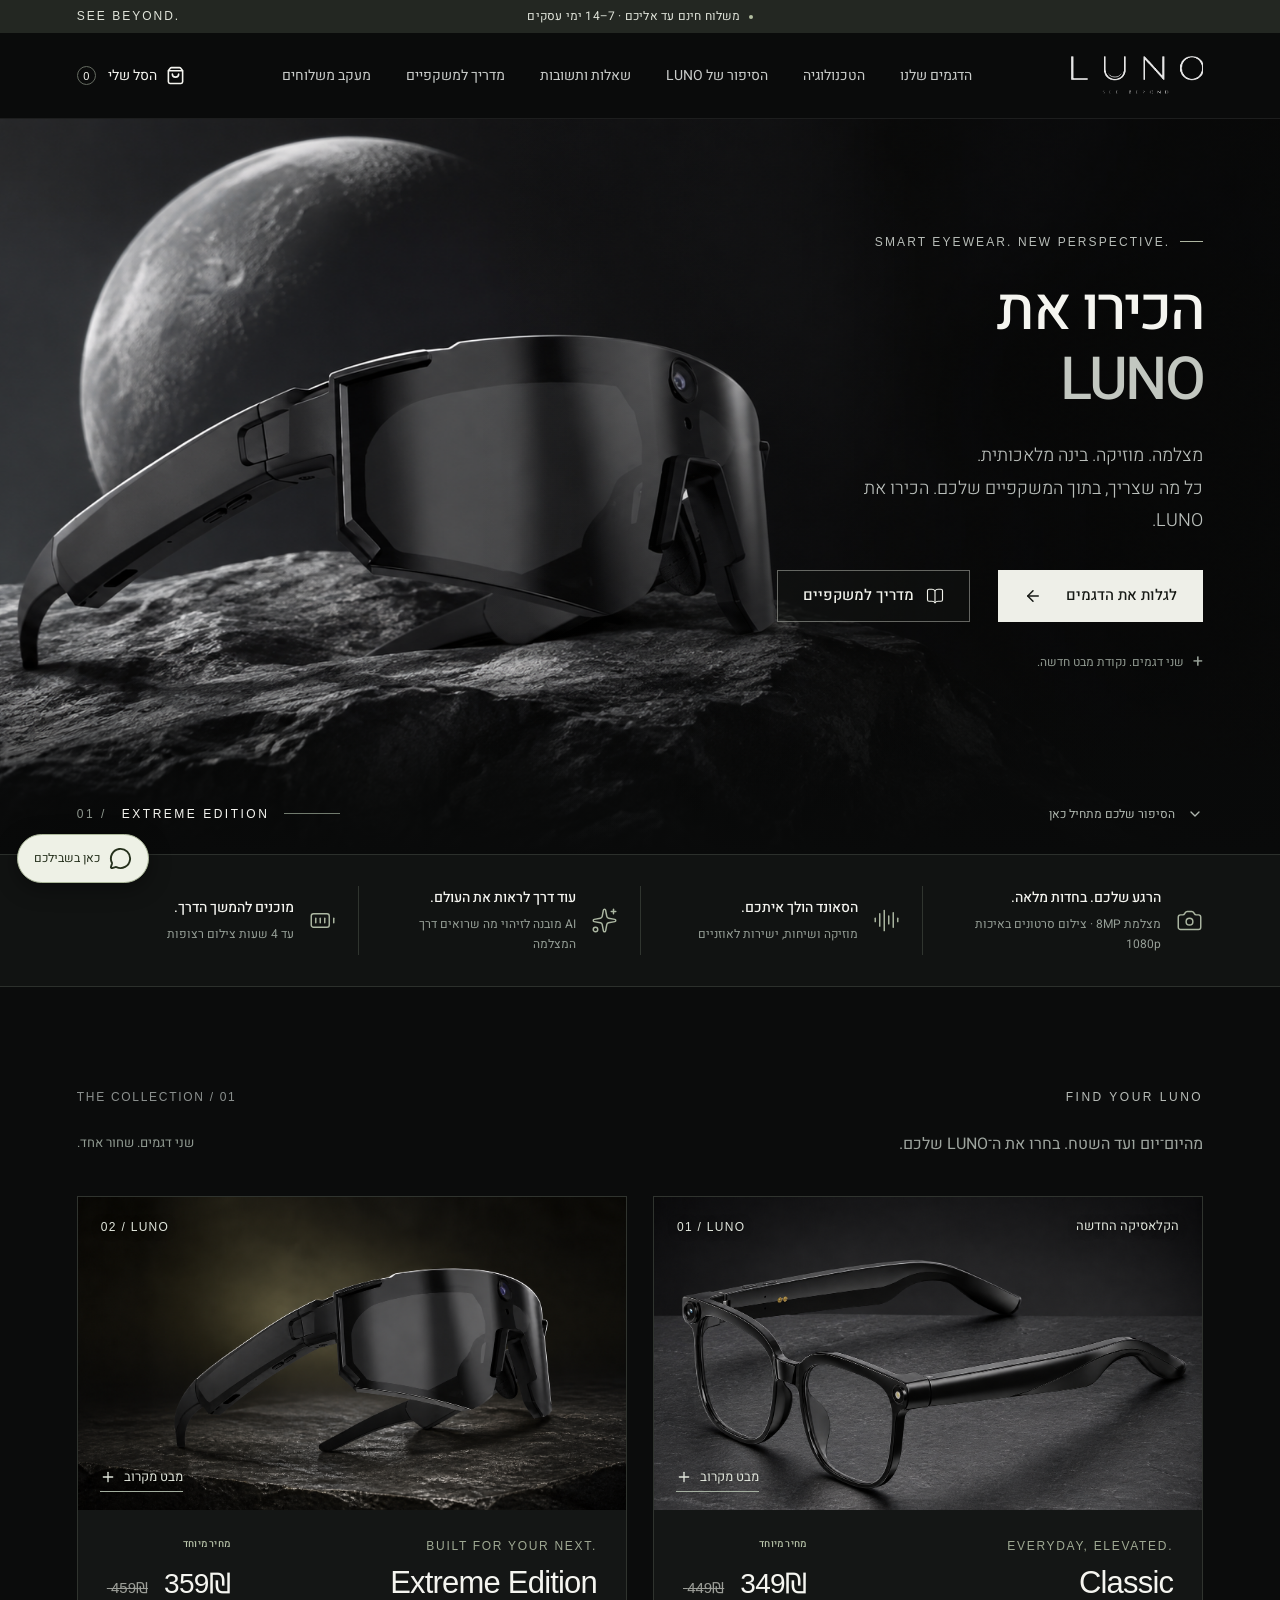
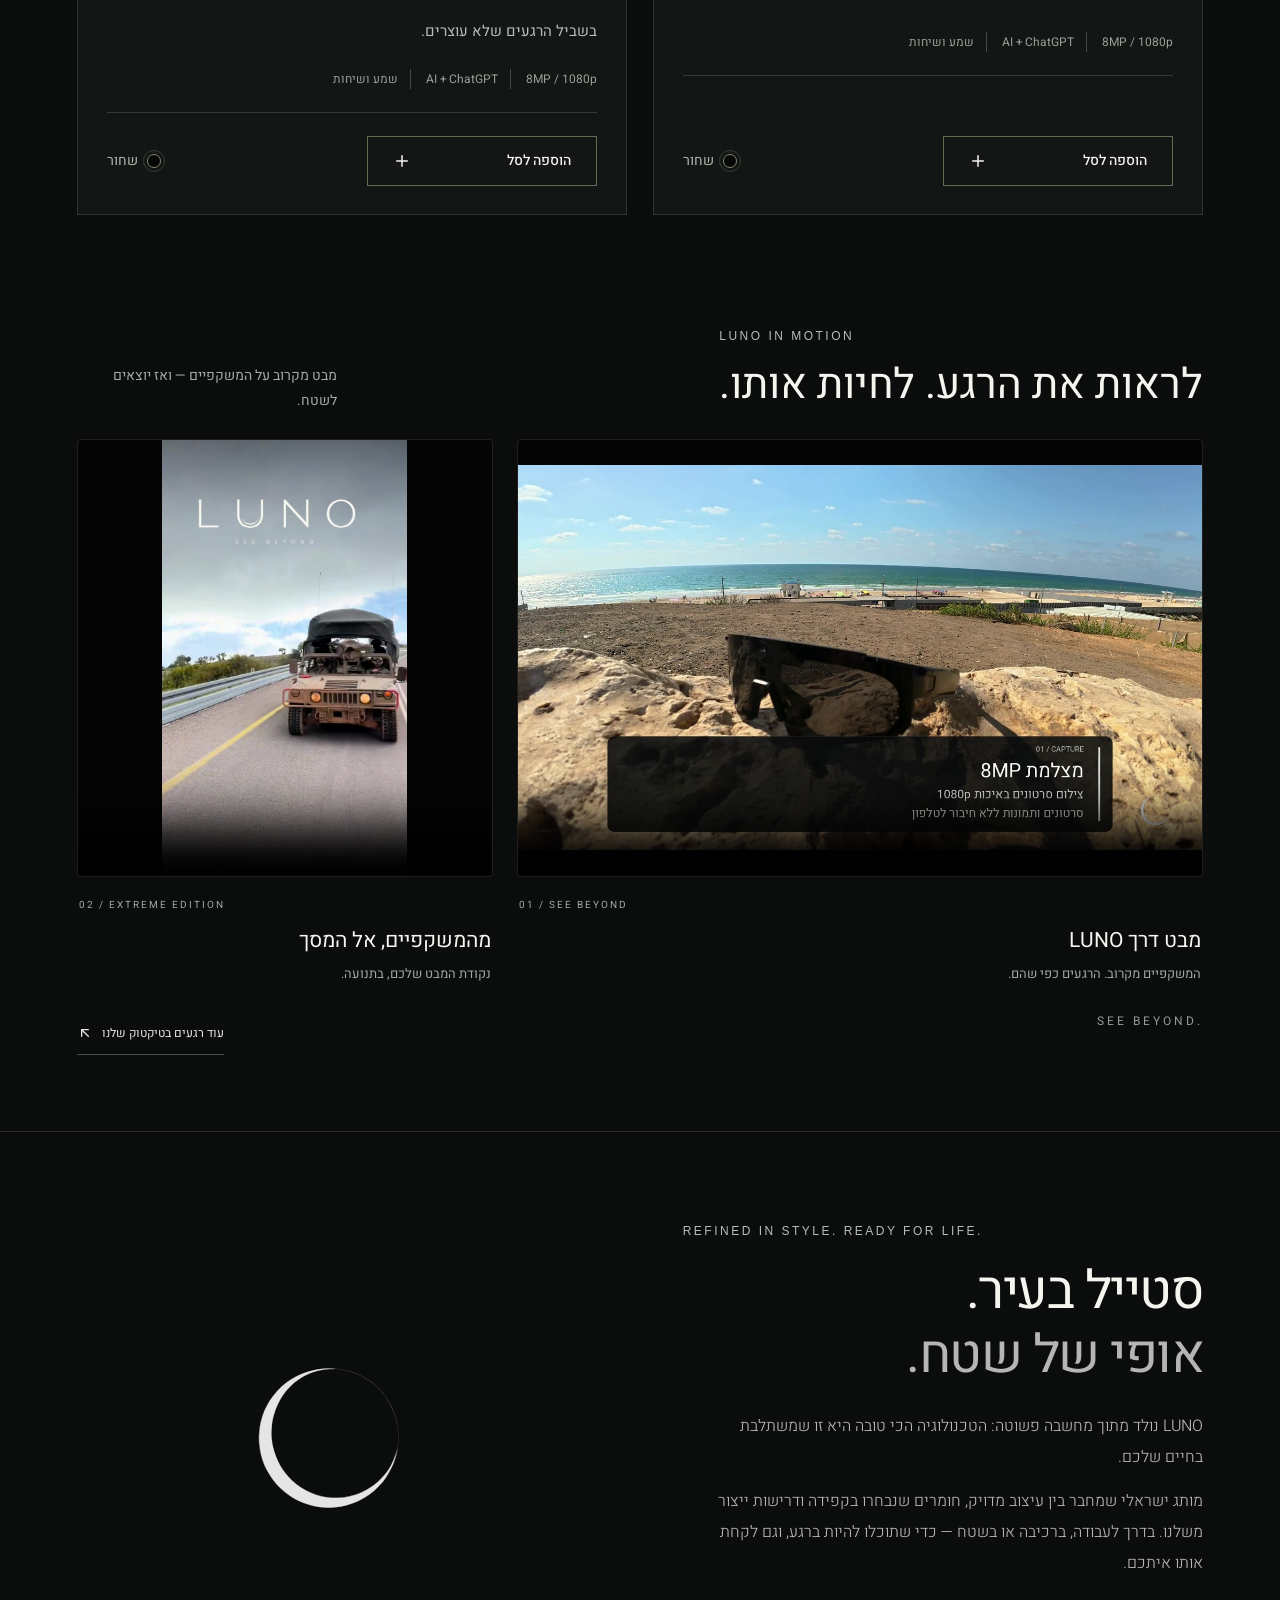
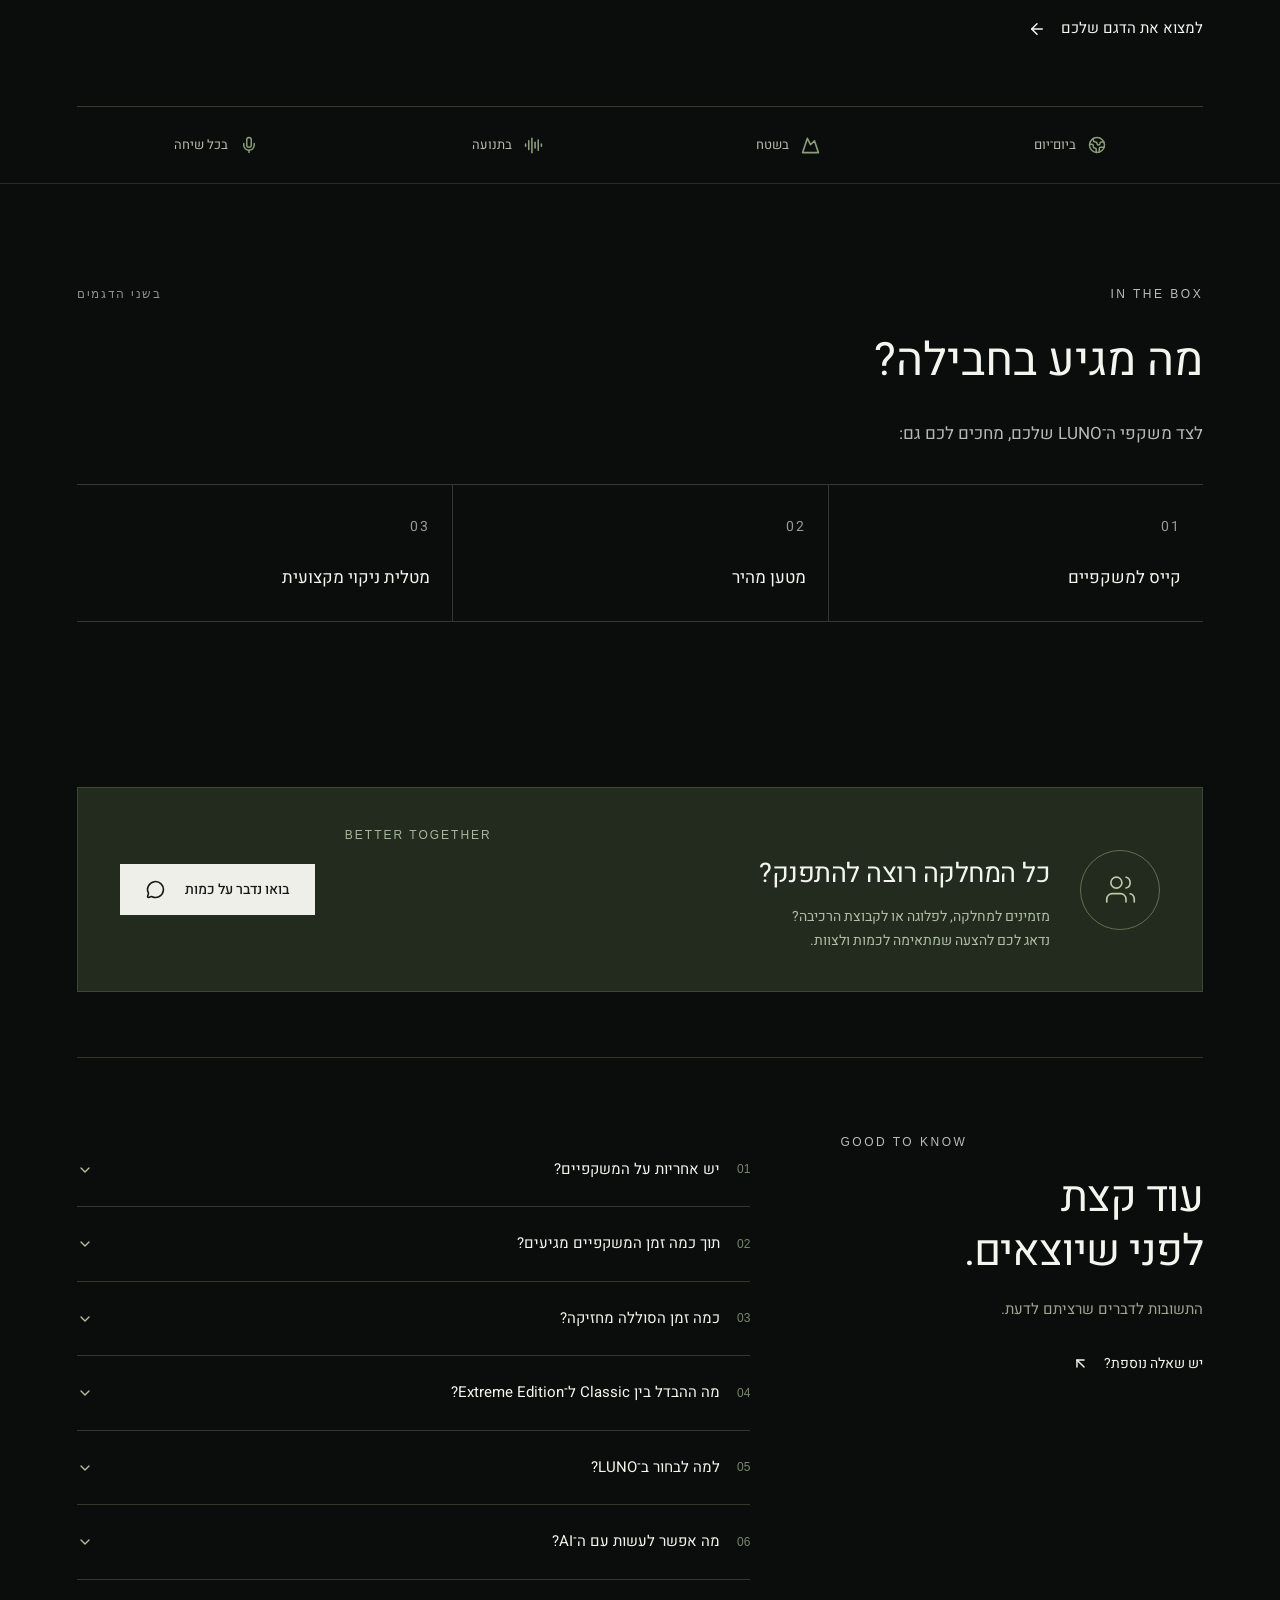
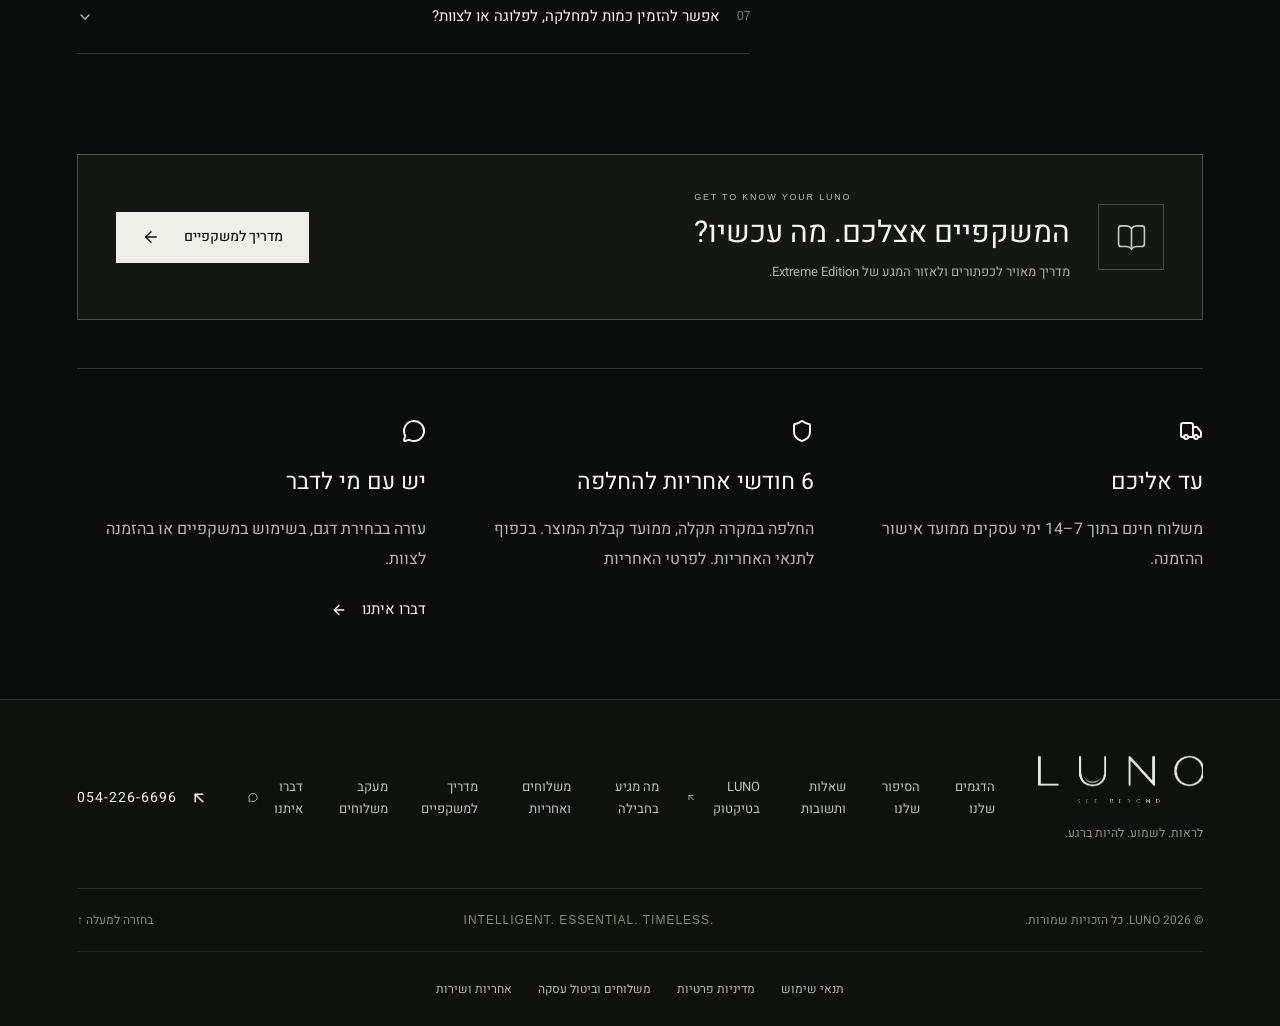
==== index.html @ caffcdd0 "Publish video gallery, TikTok links and sitemap" ====
<!doctype html>
<html lang="he" dir="rtl" class="dark">
  <head>
    <meta charset="UTF-8" />
    <meta
      name="viewport"
      content="width=device-width, initial-scale=1, viewport-fit=cover"
    />
    <meta name="theme-color" content="#0b0c0c" />
    <title>LUNO — משקפיים חכמים</title>
    <meta
      name="description"
      content="הכירו את LUNO. LUNO Classic ב־349 ₪ ו־Extreme Edition ב־359 ₪. משקפיים חכמים עם מצלמה, שמע ו־AI."
    />
    <link rel="icon" href="./favicon.svg" />
    <meta property="og:title" content="LUNO — משקפיים חכמים" />
    <meta property="og:description" content="מצלמה, מוזיקה ושיחות עם AI. הכירו את LUNO Classic ו־Extreme Edition. משלוח חינם עד הבית." />
    <meta property="og:image" content="https://lunoil.com/images/luno-hero.png" />
    <meta property="og:image:alt" content="משקפי LUNO Extreme בעיצוב שחור" />
    <meta property="og:url" content="https://lunoil.com/" />
    <meta property="og:type" content="website" />
    <meta property="og:locale" content="he_IL" />
    <meta name="twitter:card" content="summary_large_image" />
    <meta name="twitter:title" content="LUNO — משקפיים חכמים" />
    <meta name="twitter:description" content="מצלמה, מוזיקה ושיחות עם AI. Classic ו־Extreme Edition. משלוח חינם." />
    <meta name="twitter:image" content="https://lunoil.com/images/luno-hero.png" />
  <!-- TikTok Pixel Code Start -->
<script>
!function (w, d, t) {
  w.TiktokAnalyticsObject=t;var ttq=w[t]=w[t]||[];ttq.methods=["page","track","identify","instances","debug","on","off","once","ready","alias","group","enableCookie","disableCookie","holdConsent","revokeConsent","grantConsent"],ttq.setAndDefer=function(t,e){t[e]=function(){t.push([e].concat(Array.prototype.slice.call(arguments,0)))}};for(var i=0;i<ttq.methods.length;i++)ttq.setAndDefer(ttq,ttq.methods[i]);ttq.instance=function(t){for(var e=ttq._i[t]||[],n=0;n<ttq.methods.length;n++)ttq.setAndDefer(e,ttq.methods[n]);return e},ttq.load=function(e,n){var r="https://analytics.tiktok.com/i18n/pixel/events.js",o=n&&n.partner;ttq._i=ttq._i||{},ttq._i[e]=[],ttq._i[e]._u=r,ttq._t=ttq._t||{},ttq._t[e]=+new Date,ttq._o=ttq._o||{},ttq._o[e]=n||{};n=document.createElement("script");n.type="text/javascript",n.async=!0,n.src=r+"?sdkid="+e+"&lib="+t;e=document.getElementsByTagName("script")[0];e.parentNode.insertBefore(n,e)};
  ttq.load('DAK37NJC77U05QM9QT3G');
  ttq.page();
}(window, document, 'ttq');
</script>
<!-- TikTok Pixel Code End -->
  <script type="module" crossorigin src="./assets/main-DpfZvySt.js"></script>
  <link rel="modulepreload" crossorigin href="./assets/product-CODjTHcF.js">
  <link rel="stylesheet" crossorigin href="./assets/product-pFgKe8Z2.css">
</head>
  <body>
    <div id="root"></div>
  </body>
</html>
---- assets/product-pFgKe8Z2.css ----
@import "https://fonts.googleapis.com/css2?family=Heebo:wght@300;400;500;600;700;800;900&display=swap";@layer properties{@supports (((-webkit-hyphens:none)) and (not (margin-trim:inline))) or ((-moz-orient:inline) and (not (color:rgb(from red r g b)))){:root,:host{--shimmer-angle:20deg}*,:before,:after,::backdrop{--tw-translate-x:0;--tw-translate-y:0;--tw-translate-z:0;--tw-rotate-x:initial;--tw-rotate-y:initial;--tw-rotate-z:initial;--tw-skew-x:initial;--tw-skew-y:initial;--tw-scroll-snap-strictness:proximity;--tw-space-x-reverse:0;--tw-border-style:solid;--tw-leading:initial;--tw-font-weight:initial;--tw-tracking:initial;--tw-ordinal:initial;--tw-slashed-zero:initial;--tw-numeric-figure:initial;--tw-numeric-spacing:initial;--tw-numeric-fraction:initial;--tw-shadow:0 0 #0000;--tw-shadow-color:initial;--tw-shadow-alpha:100%;--tw-inset-shadow:0 0 #0000;--tw-inset-shadow-color:initial;--tw-inset-shadow-alpha:100%;--tw-ring-color:initial;--tw-ring-shadow:0 0 #0000;--tw-inset-ring-color:initial;--tw-inset-ring-shadow:0 0 #0000;--tw-ring-inset:initial;--tw-ring-offset-width:0px;--tw-ring-offset-color:#fff;--tw-ring-offset-shadow:0 0 #0000;--tw-outline-style:solid;--tw-blur:initial;--tw-brightness:initial;--tw-contrast:initial;--tw-grayscale:initial;--tw-hue-rotate:initial;--tw-invert:initial;--tw-opacity:initial;--tw-saturate:initial;--tw-sepia:initial;--tw-drop-shadow:initial;--tw-drop-shadow-color:initial;--tw-drop-shadow-alpha:100%;--tw-drop-shadow-size:initial;--tw-duration:initial;--tw-ease:initial;--tw-content:"";--tw-scale-x:1;--tw-scale-y:1;--tw-scale-z:1;--tw-backdrop-blur:initial;--tw-backdrop-brightness:initial;--tw-backdrop-contrast:initial;--tw-backdrop-grayscale:initial;--tw-backdrop-hue-rotate:initial;--tw-backdrop-invert:initial;--tw-backdrop-opacity:initial;--tw-backdrop-saturate:initial;--tw-backdrop-sepia:initial;--tw-animation-delay:0s;--tw-animation-direction:normal;--tw-animation-duration:initial;--tw-animation-fill-mode:none;--tw-animation-iteration-count:1;--tw-enter-blur:0;--tw-enter-opacity:1;--tw-enter-rotate:0;--tw-enter-scale:1;--tw-enter-translate-x:0;--tw-enter-translate-y:0;--tw-exit-blur:0;--tw-exit-opacity:1;--tw-exit-rotate:0;--tw-exit-scale:1;--tw-exit-translate-x:0;--tw-exit-translate-y:0;--scroll-fade-t:0px;--scroll-fade-b:0px;--scroll-fade-s:0px;--scroll-fade-e:0px;--scroll-fade-mask:initial;--shimmer-image:initial;--shimmer-text-fill:initial}}}@layer theme{:root,:host{--font-sans:"Heebo", Arial, sans-serif;--font-mono:ui-monospace, SFMono-Regular, Menlo, Monaco, Consolas, "Liberation Mono", "Courier New", monospace;--color-black:#000;--color-white:#fff;--spacing:.25rem;--container-xs:20rem;--container-sm:24rem;--text-xs:.75rem;--text-xs--line-height:calc(1 / .75);--text-sm:.875rem;--text-sm--line-height:calc(1.25 / .875);--text-base:1rem;--text-base--line-height:calc(1.5 / 1);--font-weight-normal:400;--font-weight-medium:500;--tracking-tight:-.025em;--tracking-widest:.1em;--leading-tight:1.25;--leading-snug:1.375;--leading-normal:1.5;--leading-relaxed:1.625;--radius-md:3px;--radius-2xl:1rem;--radius-4xl:2rem;--ease-in-out:cubic-bezier(.4, 0, .2, 1);--animate-spin:spin 1s linear infinite;--animate-pulse:pulse 2s cubic-bezier(.4, 0, .6, 1) infinite;--blur-xs:4px;--aspect-video:16 / 9;--default-transition-duration:.15s;--default-transition-timing-function:cubic-bezier(.4, 0, .2, 1);--default-font-family:"Heebo", Arial, sans-serif;--default-mono-font-family:var(--font-mono);--color-popover:var(--popover);--color-border:var(--border)}}@layer base{*,:after,:before,::backdrop{box-sizing:border-box;border:0 solid;margin:0;padding:0}::file-selector-button{box-sizing:border-box;border:0 solid;margin:0;padding:0}html,:host{-webkit-text-size-adjust:100%;tab-size:4;line-height:1.5;font-family:var(--default-font-family,ui-sans-serif, system-ui, sans-serif, "Apple Color Emoji", "Segoe UI Emoji", "Segoe UI Symbol", "Noto Color Emoji");font-feature-settings:var(--default-font-feature-settings,normal);font-variation-settings:var(--default-font-variation-settings,normal);-webkit-tap-highlight-color:transparent}hr{height:0;color:inherit;border-top-width:1px}abbr:where([title]){-webkit-text-decoration:underline dotted;text-decoration:underline dotted}h1,h2,h3,h4,h5,h6{font-size:inherit;font-weight:inherit}a{color:inherit;-webkit-text-decoration:inherit;-webkit-text-decoration:inherit;-webkit-text-decoration:inherit;-webkit-text-decoration:inherit;text-decoration:inherit}b,strong{font-weight:bolder}code,kbd,samp,pre{font-family:var(--default-mono-font-family,ui-monospace, SFMono-Regular, Menlo, Monaco, Consolas, "Liberation Mono", "Courier New", monospace);font-feature-settings:var(--default-mono-font-feature-settings,normal);font-variation-settings:var(--default-mono-font-variation-settings,normal);font-size:1em}small{font-size:80%}sub,sup{vertical-align:baseline;font-size:75%;line-height:0;position:relative}sub{bottom:-.25em}sup{top:-.5em}table{text-indent:0;border-color:inherit;border-collapse:collapse}:-moz-focusring{outline:auto}progress{vertical-align:baseline}summary{display:list-item}ol,ul,menu{list-style:none}img,svg,video,canvas,audio,iframe,embed,object{vertical-align:middle;display:block}img,video{max-width:100%;height:auto}button,input,select,optgroup,textarea{font:inherit;font-feature-settings:inherit;font-variation-settings:inherit;letter-spacing:inherit;color:inherit;opacity:1;background-color:#0000;border-radius:0}::file-selector-button{font:inherit;font-feature-settings:inherit;font-variation-settings:inherit;letter-spacing:inherit;color:inherit;opacity:1;background-color:#0000;border-radius:0}:where(select:is([multiple],[size])) optgroup{font-weight:bolder}:where(select:is([multiple],[size])) optgroup option{padding-inline-start:20px}::file-selector-button{margin-inline-end:4px}::placeholder{opacity:1}@supports (not ((-webkit-appearance:-apple-pay-button))) or (contain-intrinsic-size:1px){::placeholder{color:currentColor}@supports (color:color-mix(in lab, red, red)){::placeholder{color:color-mix(in oklab, currentcolor 50%, transparent)}}}textarea{resize:vertical}::-webkit-search-decoration{-webkit-appearance:none}::-webkit-date-and-time-value{min-height:1lh;text-align:inherit}::-webkit-datetime-edit{display:inline-flex}::-webkit-datetime-edit-fields-wrapper{padding:0}::-webkit-datetime-edit{padding-block:0}::-webkit-datetime-edit-year-field{padding-block:0}::-webkit-datetime-edit-month-field{padding-block:0}::-webkit-datetime-edit-day-field{padding-block:0}::-webkit-datetime-edit-hour-field{padding-block:0}::-webkit-datetime-edit-minute-field{padding-block:0}::-webkit-datetime-edit-second-field{padding-block:0}::-webkit-datetime-edit-millisecond-field{padding-block:0}::-webkit-datetime-edit-meridiem-field{padding-block:0}::-webkit-calendar-picker-indicator{line-height:1}:-moz-ui-invalid{box-shadow:none}button,input:where([type=button],[type=reset],[type=submit]){appearance:button}::file-selector-button{appearance:button}::-webkit-inner-spin-button{height:auto}::-webkit-outer-spin-button{height:auto}[hidden]:where(:not([hidden=until-found])){display:none!important}}@layer components;@layer utilities{.\@container\/card-header{container:card-header/inline-size}.\@container\/field-group{container:field-group/inline-size}.pointer-events-auto{pointer-events:auto}.pointer-events-none{pointer-events:none}.invisible{visibility:hidden}.sr-only{clip-path:inset(50%);white-space:nowrap;border-width:0;width:1px;height:1px;margin:-1px;padding:0;position:absolute;overflow:hidden}.absolute{position:absolute}.fixed{position:fixed}.relative{position:relative}.static{position:static}.inset-0{inset:calc(var(--spacing) * 0)}.inset-x-0{inset-inline:calc(var(--spacing) * 0)}.inset-x-4{inset-inline:calc(var(--spacing) * 4)}.inset-y-0{inset-block:calc(var(--spacing) * 0)}.inset-s-1\/2{inset-inline-start:50%}.start{inset-inline-start:var(--spacing)}.end{inset-inline-end:var(--spacing)}.-top-12{top:calc(var(--spacing) * -12)}.top-0{top:calc(var(--spacing) * 0)}.top-1\.5{top:calc(var(--spacing) * 1.5)}.top-1\/2{top:50%}.top-1\/3{top:33.3333%}.top-2{top:calc(var(--spacing) * 2)}.top-3{top:calc(var(--spacing) * 3)}.top-3\.5{top:calc(var(--spacing) * 3.5)}.top-\[60\%\]{top:60%}.top-full{top:100%}.top-px{top:1px}.-right-12{right:calc(var(--spacing) * -12)}.right-0{right:calc(var(--spacing) * 0)}.right-1{right:calc(var(--spacing) * 1)}.right-2{right:calc(var(--spacing) * 2)}.right-2\.5{right:calc(var(--spacing) * 2.5)}.right-3{right:calc(var(--spacing) * 3)}.-bottom-12{bottom:calc(var(--spacing) * -12)}.bottom-0{bottom:calc(var(--spacing) * 0)}.bottom-4{bottom:calc(var(--spacing) * 4)}.-left-12{left:calc(var(--spacing) * -12)}.left-1\.5{left:calc(var(--spacing) * 1.5)}.left-1\/2{left:50%}.left-3{left:calc(var(--spacing) * 3)}.isolate{isolation:isolate}.z-0{z-index:0}.z-1{z-index:1}.z-10{z-index:10}.z-20{z-index:20}.z-50{z-index:50}.z-\[calc\(1000-var\(--toast-index\)\)\]{z-index:calc(1000 - var(--toast-index))}.order-first{order:-9999}.order-last{order:9999}.col-start-2{grid-column-start:2}.row-span-2{grid-row:span 2/span 2}.row-start-1{grid-row-start:1}.container{width:100%}@media (width>=40rem){.container{max-width:40rem}}@media (width>=48rem){.container{max-width:48rem}}@media (width>=64rem){.container{max-width:64rem}}@media (width>=80rem){.container{max-width:80rem}}@media (width>=96rem){.container{max-width:96rem}}.m-\(--drawer-inset\,0px\){margin:var(--drawer-inset,0px)}.-mx-1{margin-inline:calc(var(--spacing) * -1)}.-mx-4{margin-inline:calc(var(--spacing) * -4)}.mx-2{margin-inline:calc(var(--spacing) * 2)}.mx-3\.5{margin-inline:calc(var(--spacing) * 3.5)}.mx-auto{margin-inline:auto}.-my-2{margin-block:calc(var(--spacing) * -2)}.my-0\.5{margin-block:calc(var(--spacing) * .5)}.my-1{margin-block:calc(var(--spacing) * 1)}.my-2{margin-block:calc(var(--spacing) * 2)}.my-auto{margin-block:auto}.-mt-4{margin-top:calc(var(--spacing) * -4)}.mt-0\.5{margin-top:calc(var(--spacing) * .5)}.mt-2{margin-top:calc(var(--spacing) * 2)}.mt-4{margin-top:calc(var(--spacing) * 4)}.mt-auto{margin-top:auto}.-mb-4{margin-bottom:calc(var(--spacing) * -4)}.mb-1\.5{margin-bottom:calc(var(--spacing) * 1.5)}.mb-2{margin-bottom:calc(var(--spacing) * 2)}.-ml-1{margin-left:calc(var(--spacing) * -1)}.-ml-4{margin-left:calc(var(--spacing) * -4)}.ml-1{margin-left:calc(var(--spacing) * 1)}.ml-4{margin-left:calc(var(--spacing) * 4)}.ml-auto{margin-left:auto}.line-clamp-1{-webkit-line-clamp:1;-webkit-box-orient:vertical;display:-webkit-box;overflow:hidden}.line-clamp-2{-webkit-line-clamp:2;-webkit-box-orient:vertical;display:-webkit-box;overflow:hidden}.no-scrollbar{-ms-overflow-style:none;scrollbar-width:none}.no-scrollbar::-webkit-scrollbar{display:none}.block{display:block}.contents{display:contents}.flex{display:flex}.grid{display:grid}.hidden{display:none}.inline-flex{display:inline-flex}.table{display:table}.table-caption{display:table-caption}.table-cell{display:table-cell}.table-row{display:table-row}.field-sizing-content{field-sizing:content}.aspect-\(--ratio\){aspect-ratio:var(--ratio)}.aspect-square{aspect-ratio:1}.aspect-video{aspect-ratio:var(--aspect-video)}.size-\(--cell-size\){width:var(--cell-size);height:var(--cell-size)}.size-2{width:calc(var(--spacing) * 2);height:calc(var(--spacing) * 2)}.size-2\.5{width:calc(var(--spacing) * 2.5);height:calc(var(--spacing) * 2.5)}.size-3{width:calc(var(--spacing) * 3);height:calc(var(--spacing) * 3)}.size-4{width:calc(var(--spacing) * 4);height:calc(var(--spacing) * 4)}.size-5{width:calc(var(--spacing) * 5);height:calc(var(--spacing) * 5)}.size-6{width:calc(var(--spacing) * 6);height:calc(var(--spacing) * 6)}.size-7{width:calc(var(--spacing) * 7);height:calc(var(--spacing) * 7)}.size-8{width:calc(var(--spacing) * 8);height:calc(var(--spacing) * 8)}.size-9{width:calc(var(--spacing) * 9);height:calc(var(--spacing) * 9)}.size-10{width:calc(var(--spacing) * 10);height:calc(var(--spacing) * 10)}.size-auto{width:auto;height:auto}.size-full{width:100%;height:100%}.h-\(--accordion-panel-height\){height:var(--accordion-panel-height)}.h-\(--cell-size\){height:var(--cell-size)}.h-\(--drawer-content-height\){height:var(--drawer-content-height)}.h-\(--height\){height:var(--height)}.h-\(--popup-height\){height:var(--popup-height)}.h-\(--positioner-height\){height:var(--positioner-height)}.h-1{height:calc(var(--spacing) * 1)}.h-1\.5{height:calc(var(--spacing) * 1.5)}.h-2{height:calc(var(--spacing) * 2)}.h-2\.5{height:calc(var(--spacing) * 2.5)}.h-4{height:calc(var(--spacing) * 4)}.h-5{height:calc(var(--spacing) * 5)}.h-6{height:calc(var(--spacing) * 6)}.h-7{height:calc(var(--spacing) * 7)}.h-8{height:calc(var(--spacing) * 8)}.h-8\!{height:calc(var(--spacing) * 8)!important}.h-9{height:calc(var(--spacing) * 9)}.h-10{height:calc(var(--spacing) * 10)}.h-12{height:calc(var(--spacing) * 12)}.h-\[calc\(--spacing\(5\.25\)\)\]{height:calc(calc(var(--spacing) * 5.25))}.h-\[calc\(100\%-1px\)\]{height:calc(100% - 1px)}.h-auto{height:auto}.h-full{height:100%}.h-max{height:max-content}.h-px{height:1px}.h-svh{height:100svh}.max-h-\(--available-height\){max-height:var(--available-height)}.max-h-\(--drawer-content-max-height\,none\){max-height:var(--drawer-content-max-height,none)}.max-h-72{max-height:calc(var(--spacing) * 72)}.max-h-\[min\(calc\(--spacing\(72\)---spacing\(9\)\)\,calc\(var\(--available-height\)---spacing\(9\)\)\)\]{max-height:min(calc(calc(var(--spacing) * 72) - calc(var(--spacing) * 9)), calc(var(--available-height) - calc(var(--spacing) * 9)))}.min-h-0{min-height:calc(var(--spacing) * 0)}.min-h-4{min-height:calc(var(--spacing) * 4)}.min-h-8{min-height:calc(var(--spacing) * 8)}.min-h-16{min-height:calc(var(--spacing) * 16)}.min-h-dvh{min-height:100dvh}.min-h-full{min-height:100%}.min-h-svh{min-height:100svh}.w-\(--anchor-width\){width:var(--anchor-width)}.w-\(--cell-size\){width:var(--cell-size)}.w-\(--drawer-content-width\,auto\){width:var(--drawer-content-width,auto)}.w-\(--popup-width\){width:var(--popup-width)}.w-\(--positioner-width\){width:var(--positioner-width)}.w-\(--sidebar-width\){width:var(--sidebar-width)}.w-0{width:calc(var(--spacing) * 0)}.w-1{width:calc(var(--spacing) * 1)}.w-2{width:calc(var(--spacing) * 2)}.w-2\.5{width:calc(var(--spacing) * 2.5)}.w-4{width:calc(var(--spacing) * 4)}.w-5{width:calc(var(--spacing) * 5)}.w-10{width:calc(var(--spacing) * 10)}.w-24{width:calc(var(--spacing) * 24)}.w-64{width:calc(var(--spacing) * 64)}.w-72{width:calc(var(--spacing) * 72)}.w-auto{width:auto}.w-fit{width:fit-content}.w-full{width:100%}.w-max{width:max-content}.w-px{width:1px}.max-w-\(--available-width\){max-width:var(--available-width)}.max-w-\(--skeleton-width\){max-width:var(--skeleton-width)}.max-w-\[80\%\]{max-width:80%}.max-w-\[calc\(100\%-2rem\)\]{max-width:calc(100% - 2rem)}.max-w-full{max-width:100%}.max-w-max{max-width:max-content}.max-w-sm{max-width:var(--container-sm)}.max-w-xs{max-width:var(--container-xs)}.min-w-\(--cell-size\){min-width:var(--cell-size)}.min-w-0{min-width:calc(var(--spacing) * 0)}.min-w-5{min-width:calc(var(--spacing) * 5)}.min-w-7{min-width:calc(var(--spacing) * 7)}.min-w-8{min-width:calc(var(--spacing) * 8)}.min-w-9{min-width:calc(var(--spacing) * 9)}.min-w-16{min-width:calc(var(--spacing) * 16)}.min-w-32{min-width:calc(var(--spacing) * 32)}.min-w-36{min-width:calc(var(--spacing) * 36)}.min-w-40{min-width:calc(var(--spacing) * 40)}.min-w-\[96px\]{min-width:96px}.min-w-\[calc\(var\(--anchor-width\)\+--spacing\(7\)\)\]{min-width:calc(var(--anchor-width) + calc(var(--spacing) * 7))}.flex-1{flex:1}.shrink-0{flex-shrink:0}.grow{flex-grow:1}.grow-0{flex-grow:0}.basis-full{flex-basis:100%}.caption-bottom{caption-side:bottom}.border-collapse{border-collapse:collapse}.origin-\(--transform-origin\){transform-origin:var(--transform-origin)}.origin-bottom{transform-origin:bottom}.-translate-x-1\/2{--tw-translate-x:calc(calc(1 / 2 * 100%) * -1);translate:var(--tw-translate-x) var(--tw-translate-y)}.-translate-x-px{--tw-translate-x:-1px;translate:var(--tw-translate-x) var(--tw-translate-y)}.translate-x-px{--tw-translate-x:1px;translate:var(--tw-translate-x) var(--tw-translate-y)}.-translate-y-1\/2{--tw-translate-y:calc(calc(1 / 2 * 100%) * -1);translate:var(--tw-translate-x) var(--tw-translate-y)}.-translate-y-3\/4{--tw-translate-y:calc(calc(3 / 4 * 100%) * -1);translate:var(--tw-translate-x) var(--tw-translate-y)}.translate-y-0{--tw-translate-y:calc(var(--spacing) * 0);translate:var(--tw-translate-x) var(--tw-translate-y)}.translate-y-3\/4{--tw-translate-y:calc(3 / 4 * 100%);translate:var(--tw-translate-x) var(--tw-translate-y)}.translate-y-\[calc\(-50\%-2px\)\]{--tw-translate-y:calc(-50% - 2px);translate:var(--tw-translate-x) var(--tw-translate-y)}.rotate-45{rotate:45deg}.rotate-90{rotate:90deg}.\[transform\:translateX\(var\(--toast-swipe-movement-x\)\)_translateY\(calc\(var\(--toast-swipe-movement-y\)-\(var\(--toast-index\)\*var\(--peek\)\)-\(var\(--shrink\)\*var\(--height\)\)\)\)_scale\(var\(--scale\)\)\]{transform:translateX(var(--toast-swipe-movement-x)) translateY(calc(var(--toast-swipe-movement-y) - (var(--toast-index) * var(--peek)) - (var(--shrink) * var(--height)))) scale(var(--scale))}.transform-\[translate3d\(var\(--translate-x\,0px\)\,var\(--translate-y\,0px\)\,0\)_scale\(var\(--stack-scale\)\)\]{transform:translate3d(var(--translate-x,0px),var(--translate-y,0px),0) scale(var(--stack-scale))}.scroll-fade-x{--_scroll-fade-size-s:var(--scroll-fade-s-size,var(--scroll-fade-size,min(12%, calc(var(--spacing) * 10))));--_scroll-fade-size-e:var(--scroll-fade-e-size,var(--scroll-fade-size,min(12%, calc(var(--spacing) * 10))));--scroll-fade-inline:linear-gradient(to right, transparent 0, #000 var(--scroll-fade-s,0px), #000 calc(100% - var(--scroll-fade-e,0px)), transparent 100%)}.scroll-fade-x:where([dir=rtl],[dir=rtl] *){--scroll-fade-inline:linear-gradient(to left, transparent 0, #000 var(--scroll-fade-s,0px), #000 calc(100% - var(--scroll-fade-e,0px)), transparent 100%)}.scroll-fade-x{-webkit-mask-image:var(--scroll-fade-mask,var(--scroll-fade-inline));-webkit-mask-image:var(--scroll-fade-mask,var(--scroll-fade-inline));-webkit-mask-image:var(--scroll-fade-mask,var(--scroll-fade-inline));-webkit-mask-image:var(--scroll-fade-mask,var(--scroll-fade-inline));mask-image:var(--scroll-fade-mask,var(--scroll-fade-inline));-webkit-mask-composite:source-in;-webkit-mask-composite:source-in;-webkit-mask-composite:source-in;-webkit-mask-repeat:no-repeat;mask-repeat:no-repeat;-webkit-mask-composite:source-in;mask-composite:intersect}@supports (animation-timeline:scroll()){.scroll-fade-x{animation:1ms ease-in-out scroll-fade-reveal-s,1ms ease-in-out scroll-fade-reveal-e;animation-timeline:scroll(self inline),scroll(self inline);animation-range:0 var(--scroll-fade-reveal,calc(var(--spacing) * 24)), calc(100% - var(--scroll-fade-reveal,calc(var(--spacing) * 24))) 100%;animation-fill-mode:both}}@supports not (animation-timeline:scroll()){.scroll-fade-x{--scroll-fade-s:var(--_scroll-fade-size-s);--scroll-fade-e:var(--_scroll-fade-size-e)}}.scroll-fade-b{--_scroll-fade-size-b:var(--scroll-fade-b-size,var(--scroll-fade-size,min(12%, calc(var(--spacing) * 10))));--scroll-fade-mask:linear-gradient(to bottom, #000 0, #000 calc(100% - var(--scroll-fade-b,0px)), transparent 100%);-webkit-mask-image:var(--scroll-fade-mask);-webkit-mask-image:var(--scroll-fade-mask);-webkit-mask-image:var(--scroll-fade-mask);-webkit-mask-image:var(--scroll-fade-mask);mask-image:var(--scroll-fade-mask);-webkit-mask-composite:source-in;-webkit-mask-composite:source-in;-webkit-mask-composite:source-in;-webkit-mask-repeat:no-repeat;mask-repeat:no-repeat;-webkit-mask-composite:source-in;mask-composite:intersect}@supports (animation-timeline:scroll()){.scroll-fade-b{animation:1ms ease-in-out scroll-fade-reveal-b;animation-timeline:scroll(self y);animation-range:calc(100% - var(--scroll-fade-reveal,calc(var(--spacing) * 24))) 100%;animation-fill-mode:both}}@supports not (animation-timeline:scroll()){.scroll-fade-b{--scroll-fade-b:var(--_scroll-fade-size-b)}}.animate-caret-blink{animation:1.25s ease-out infinite caret-blink}.animate-pulse{animation:var(--animate-pulse)}.animate-spin{animation:var(--animate-spin)}.cursor-default{cursor:default}.cursor-grab{cursor:grab}.cursor-text{cursor:text}.touch-manipulation{touch-action:manipulation}.touch-none{touch-action:none}.resize-none{resize:none}.snap-x{scroll-snap-type:x var(--tw-scroll-snap-strictness)}.snap-mandatory{--tw-scroll-snap-strictness:mandatory}.scroll-my-1{scroll-margin-block:calc(var(--spacing) * 1)}.scroll-px-1{scroll-padding-inline:calc(var(--spacing) * 1)}.scroll-py-1{scroll-padding-block:calc(var(--spacing) * 1)}.list-disc{list-style-type:disc}.list-none{list-style-type:none}.appearance-none{appearance:none}.auto-rows-min{grid-auto-rows:min-content}.grid-rows-\[auto_1fr\]{grid-template-rows:auto 1fr}.flex-col{flex-direction:column}.flex-col-reverse{flex-direction:column-reverse}.flex-row{flex-direction:row}.flex-wrap{flex-wrap:wrap}.place-content-center{place-content:center}.place-items-center{place-items:center}.items-center{align-items:center}.items-end{align-items:flex-end}.items-start{align-items:flex-start}.items-stretch{align-items:stretch}.justify-between{justify-content:space-between}.justify-center{justify-content:center}.justify-start{justify-content:flex-start}.gap-\(--card-spacing\){gap:var(--card-spacing)}.gap-0{gap:calc(var(--spacing) * 0)}.gap-0\.5{gap:calc(var(--spacing) * .5)}.gap-1{gap:calc(var(--spacing) * 1)}.gap-1\.5{gap:calc(var(--spacing) * 1.5)}.gap-2{gap:calc(var(--spacing) * 2)}.gap-2\.5{gap:calc(var(--spacing) * 2.5)}.gap-3{gap:calc(var(--spacing) * 3)}.gap-4{gap:calc(var(--spacing) * 4)}.gap-5{gap:calc(var(--spacing) * 5)}.gap-6{gap:calc(var(--spacing) * 6)}.gap-\[--spacing\(var\(--gap\)\)\]{gap:calc(var(--spacing) * var(--gap))}:where(.-space-x-2>:not(:last-child)){--tw-space-x-reverse:0;margin-inline-start:calc(calc(var(--spacing) * -2) * var(--tw-space-x-reverse));margin-inline-end:calc(calc(var(--spacing) * -2) * calc(1 - var(--tw-space-x-reverse)))}.self-end{align-self:flex-end}.self-start{align-self:flex-start}.self-stretch{align-self:stretch}.justify-self-end{justify-self:flex-end}.truncate{text-overflow:ellipsis;white-space:nowrap;overflow:hidden}.overflow-auto{overflow:auto}.overflow-hidden{overflow:hidden}.overflow-x-auto{overflow-x:auto}.overflow-x-hidden{overflow-x:hidden}.overflow-y-auto{overflow-y:auto}.overscroll-contain{overscroll-behavior:contain}.overscroll-x-contain{overscroll-behavior-x:contain}.rounded-\(--cell-radius\){border-radius:var(--cell-radius)}.rounded-2xl{border-radius:var(--radius-2xl)}.rounded-4xl{border-radius:var(--radius-4xl)}.rounded-\[2px\]{border-radius:2px}.rounded-\[4px\]{border-radius:4px}.rounded-\[calc\(var\(--radius\)-3px\)\]{border-radius:calc(var(--radius) - 3px)}.rounded-\[inherit\]{border-radius:inherit}.rounded-\[min\(var\(--radius-md\)\,10px\)\]{border-radius:min(var(--radius-md), 10px)}.rounded-\[min\(var\(--radius-md\)\,12px\)\]{border-radius:min(var(--radius-md), 12px)}.rounded-full{border-radius:2147483647px}.rounded-lg{border-radius:4px}.rounded-lg\!{border-radius:4px!important}.rounded-md{border-radius:3px}.rounded-none{border-radius:0}.rounded-sm{border-radius:2px}.rounded-xl{border-radius:6px}.rounded-xl\!{border-radius:6px!important}.rounded-t-xl{border-top-left-radius:6px;border-top-right-radius:6px}.rounded-l-\(--cell-radius\){border-top-left-radius:var(--cell-radius);border-bottom-left-radius:var(--cell-radius)}.rounded-tl-sm{border-top-left-radius:2px}.rounded-r-\(--cell-radius\){border-top-right-radius:var(--cell-radius);border-bottom-right-radius:var(--cell-radius)}.rounded-b-xl{border-bottom-right-radius:6px;border-bottom-left-radius:6px}.border{border-style:var(--tw-border-style);border-width:1px}.border-0{border-style:var(--tw-border-style);border-width:0}.border-\[1\.5px\]{border-style:var(--tw-border-style);border-width:1.5px}.border-y{border-block-style:var(--tw-border-style);border-block-width:1px}.border-t{border-top-style:var(--tw-border-style);border-top-width:1px}.border-r{border-right-style:var(--tw-border-style);border-right-width:1px}.border-b{border-bottom-style:var(--tw-border-style);border-bottom-width:1px}.border-l{border-left-style:var(--tw-border-style);border-left-width:1px}.border-dashed{--tw-border-style:dashed;border-style:dashed}.border-none{--tw-border-style:none;border-style:none}.border-\(--color-border\){border-color:var(--color-border)}.border-border,.border-border\/50{border-color:var(--border)}@supports (color:color-mix(in lab, red, red)){.border-border\/50{border-color:color-mix(in oklab, var(--border) 50%, transparent)}}.border-input,.border-input\/30{border-color:var(--border)}@supports (color:color-mix(in lab, red, red)){.border-input\/30{border-color:color-mix(in oklab, var(--border) 30%, transparent)}}.border-ring{border-color:#c9cebf}.border-transparent{border-color:#0000}.bg-\(--color-bg\){background-color:var(--color-bg)}.bg-\[Canvas\]{background-color:canvas}.bg-background{background-color:var(--background)}.bg-black\/10{background-color:#0000001a}@supports (color:color-mix(in lab, red, red)){.bg-black\/10{background-color:color-mix(in oklab, var(--color-black) 10%, transparent)}}.bg-border{background-color:var(--border)}.bg-card{background-color:var(--card)}.bg-destructive\/10{background-color:oklab(73.2682% .108005 .0397881/.1)}.bg-foreground{background-color:var(--foreground)}.bg-input,.bg-input\/30{background-color:var(--border)}@supports (color:color-mix(in lab, red, red)){.bg-input\/30{background-color:color-mix(in oklab, var(--border) 30%, transparent)}}.bg-muted,.bg-muted\/50{background-color:var(--muted)}@supports (color:color-mix(in lab, red, red)){.bg-muted\/50{background-color:color-mix(in oklab, var(--muted) 50%, transparent)}}.bg-popover{background-color:var(--popover)}.bg-primary{background-color:var(--primary)}.bg-primary-foreground{background-color:var(--primary-foreground)}.bg-secondary{background-color:var(--secondary)}.bg-transparent{background-color:#0000}.bg-white{background-color:var(--color-white)}.bg-clip-padding{background-clip:padding-box}.fill-foreground{fill:var(--foreground)}.object-cover{object-fit:cover}.p-\(--card-spacing\){padding:var(--card-spacing)}.p-0{padding:calc(var(--spacing) * 0)}.p-1{padding:calc(var(--spacing) * 1)}.p-2{padding:calc(var(--spacing) * 2)}.p-2\.5{padding:calc(var(--spacing) * 2.5)}.p-4{padding:calc(var(--spacing) * 4)}.p-6{padding:calc(var(--spacing) * 6)}.p-\[3px\]{padding:3px}.p-px{padding:1px}.px-\(--card-spacing\){padding-inline:var(--card-spacing)}.px-\(--cell-size\){padding-inline:var(--cell-size)}.px-1{padding-inline:calc(var(--spacing) * 1)}.px-1\.5{padding-inline:calc(var(--spacing) * 1.5)}.px-2{padding-inline:calc(var(--spacing) * 2)}.px-2\.5{padding-inline:calc(var(--spacing) * 2.5)}.px-3{padding-inline:calc(var(--spacing) * 3)}.py-\(--card-spacing\){padding-block:var(--card-spacing)}.py-0\.5{padding-block:calc(var(--spacing) * .5)}.py-1{padding-block:calc(var(--spacing) * 1)}.py-1\.5{padding-block:calc(var(--spacing) * 1.5)}.py-2{padding-block:calc(var(--spacing) * 2)}.py-2\.5{padding-block:calc(var(--spacing) * 2.5)}.py-6{padding-block:calc(var(--spacing) * 6)}.py-\[2px\]{padding-block:2px}.pt-0{padding-top:calc(var(--spacing) * 0)}.pt-2{padding-top:calc(var(--spacing) * 2)}.pt-3{padding-top:calc(var(--spacing) * 3)}.pt-4{padding-top:calc(var(--spacing) * 4)}.pr-1\.5{padding-right:calc(var(--spacing) * 1.5)}.pr-1\.5\!{padding-right:calc(var(--spacing) * 1.5)!important}.pr-2{padding-right:calc(var(--spacing) * 2)}.pr-8{padding-right:calc(var(--spacing) * 8)}.pb-0{padding-bottom:calc(var(--spacing) * 0)}.pb-2{padding-bottom:calc(var(--spacing) * 2)}.pb-2\.5{padding-bottom:calc(var(--spacing) * 2.5)}.pb-3{padding-bottom:calc(var(--spacing) * 3)}.pl-1\.5{padding-left:calc(var(--spacing) * 1.5)}.pl-1\.5\!{padding-left:calc(var(--spacing) * 1.5)!important}.pl-2{padding-left:calc(var(--spacing) * 2)}.pl-2\.5{padding-left:calc(var(--spacing) * 2.5)}.pl-4{padding-left:calc(var(--spacing) * 4)}.pl-7{padding-left:calc(var(--spacing) * 7)}.text-center{text-align:center}.text-left{text-align:left}.align-middle{vertical-align:middle}.font-heading{font-family:var(--font-sans)}.font-mono{font-family:var(--font-mono)}.font-sans{font-family:Heebo,Arial,sans-serif}.text-base{font-size:var(--text-base);line-height:var(--tw-leading,var(--text-base--line-height))}.text-sm{font-size:var(--text-sm);line-height:var(--tw-leading,var(--text-sm--line-height))}.text-sm\/relaxed{font-size:var(--text-sm);line-height:var(--leading-relaxed)}.text-xs{font-size:var(--text-xs);line-height:var(--tw-leading,var(--text-xs--line-height))}.text-\[0\.8rem\]{font-size:.8rem}.leading-none{--tw-leading:1;line-height:1}.leading-normal{--tw-leading:var(--leading-normal);line-height:var(--leading-normal)}.leading-relaxed{--tw-leading:var(--leading-relaxed);line-height:var(--leading-relaxed)}.leading-snug{--tw-leading:var(--leading-snug);line-height:var(--leading-snug)}.leading-tight{--tw-leading:var(--leading-tight);line-height:var(--leading-tight)}.font-medium{--tw-font-weight:var(--font-weight-medium);font-weight:var(--font-weight-medium)}.font-normal{--tw-font-weight:var(--font-weight-normal);font-weight:var(--font-weight-normal)}.tracking-tight{--tw-tracking:var(--tracking-tight);letter-spacing:var(--tracking-tight)}.tracking-widest{--tw-tracking:var(--tracking-widest);letter-spacing:var(--tracking-widest)}.text-balance{text-wrap:balance}.wrap-break-word{overflow-wrap:break-word}.whitespace-nowrap{white-space:nowrap}.text-\[CanvasText\]{color:canvastext}.text-background{color:var(--background)}.text-card-foreground{color:var(--foreground)}.text-current{color:currentColor}.text-destructive{color:#e88a8a}.text-foreground,.text-foreground\/60{color:var(--foreground)}@supports (color:color-mix(in lab, red, red)){.text-foreground\/60{color:color-mix(in oklab, var(--foreground) 60%, transparent)}}.text-muted-foreground{color:var(--muted-foreground)}.text-popover-foreground{color:var(--foreground)}.text-primary{color:var(--primary)}.text-primary-foreground{color:var(--primary-foreground)}.text-secondary-foreground{color:var(--foreground)}.tabular-nums{--tw-numeric-spacing:tabular-nums;font-variant-numeric:var(--tw-ordinal,) var(--tw-slashed-zero,) var(--tw-numeric-figure,) var(--tw-numeric-spacing,) var(--tw-numeric-fraction,)}.underline-offset-4{text-underline-offset:4px}.opacity-0{opacity:0}.opacity-50{opacity:.5}.opacity-60{opacity:.6}.opacity-\[max\(var\(--drawer-overlay-min-opacity\,0\)\,calc\(1-var\(--drawer-swipe-progress\)\)\)\]{opacity:max(var(--drawer-overlay-min-opacity,0), calc(1 - var(--drawer-swipe-progress)))}.bg-blend-color{background-blend-mode:color}.shadow{--tw-shadow:0 1px 3px 0 var(--tw-shadow-color,#0000001a), 0 1px 2px -1px var(--tw-shadow-color,#0000001a);box-shadow:var(--tw-inset-shadow), var(--tw-inset-ring-shadow), var(--tw-ring-offset-shadow), var(--tw-ring-shadow), var(--tw-shadow)}.shadow-\[0_0_0_1px_var\(--sidebar-border\)\]{--tw-shadow:0 0 0 1px var(--tw-shadow-color,var(--sidebar-border));box-shadow:var(--tw-inset-shadow), var(--tw-inset-ring-shadow), var(--tw-ring-offset-shadow), var(--tw-ring-shadow), var(--tw-shadow)}.shadow-lg{--tw-shadow:0 10px 15px -3px var(--tw-shadow-color,#0000001a), 0 4px 6px -4px var(--tw-shadow-color,#0000001a);box-shadow:var(--tw-inset-shadow), var(--tw-inset-ring-shadow), var(--tw-ring-offset-shadow), var(--tw-ring-shadow), var(--tw-shadow)}.shadow-md{--tw-shadow:0 4px 6px -1px var(--tw-shadow-color,#0000001a), 0 2px 4px -2px var(--tw-shadow-color,#0000001a);box-shadow:var(--tw-inset-shadow), var(--tw-inset-ring-shadow), var(--tw-ring-offset-shadow), var(--tw-ring-shadow), var(--tw-shadow)}.shadow-none{--tw-shadow:0 0 #0000;box-shadow:var(--tw-inset-shadow), var(--tw-inset-ring-shadow), var(--tw-ring-offset-shadow), var(--tw-ring-shadow), var(--tw-shadow)}.shadow-none\!{--tw-shadow:0 0 #0000!important;box-shadow:var(--tw-inset-shadow), var(--tw-inset-ring-shadow), var(--tw-ring-offset-shadow), var(--tw-ring-shadow), var(--tw-shadow)!important}.shadow-xl{--tw-shadow:0 20px 25px -5px var(--tw-shadow-color,#0000001a), 0 8px 10px -6px var(--tw-shadow-color,#0000001a);box-shadow:var(--tw-inset-shadow), var(--tw-inset-ring-shadow), var(--tw-ring-offset-shadow), var(--tw-ring-shadow), var(--tw-shadow)}.ring-0{--tw-ring-shadow:var(--tw-ring-inset,) 0 0 0 calc(0px + var(--tw-ring-offset-width)) var(--tw-ring-color,currentcolor);box-shadow:var(--tw-inset-shadow), var(--tw-inset-ring-shadow), var(--tw-ring-offset-shadow), var(--tw-ring-shadow), var(--tw-shadow)}.ring-1{--tw-ring-shadow:var(--tw-ring-inset,) 0 0 0 calc(1px + var(--tw-ring-offset-width)) var(--tw-ring-color,currentcolor);box-shadow:var(--tw-inset-shadow), var(--tw-inset-ring-shadow), var(--tw-ring-offset-shadow), var(--tw-ring-shadow), var(--tw-shadow)}.ring-2{--tw-ring-shadow:var(--tw-ring-inset,) 0 0 0 calc(2px + var(--tw-ring-offset-width)) var(--tw-ring-color,currentcolor);box-shadow:var(--tw-inset-shadow), var(--tw-inset-ring-shadow), var(--tw-ring-offset-shadow), var(--tw-ring-shadow), var(--tw-shadow)}.ring-3{--tw-ring-shadow:var(--tw-ring-inset,) 0 0 0 calc(3px + var(--tw-ring-offset-width)) var(--tw-ring-color,currentcolor);box-shadow:var(--tw-inset-shadow), var(--tw-inset-ring-shadow), var(--tw-ring-offset-shadow), var(--tw-ring-shadow), var(--tw-shadow)}.ring-background{--tw-ring-color:var(--background)}.ring-card{--tw-ring-color:var(--card)}.ring-foreground\/10{--tw-ring-color:var(--foreground)}@supports (color:color-mix(in lab, red, red)){.ring-foreground\/10{--tw-ring-color:color-mix(in oklab, var(--foreground) 10%, transparent)}}.ring-ring\/50{--tw-ring-color:oklab(84.3331% -.0111767 .0179572/.5)}.ring-offset-background{--tw-ring-offset-color:var(--background)}.outline-hidden{--tw-outline-style:none;outline-style:none}@media (forced-colors:active){.outline-hidden{outline-offset:2px;outline:2px solid #0000}}.outline{outline-style:var(--tw-outline-style);outline-width:1px}.filter{filter:var(--tw-blur,) var(--tw-brightness,) var(--tw-contrast,) var(--tw-grayscale,) var(--tw-hue-rotate,) var(--tw-invert,) var(--tw-saturate,) var(--tw-sepia,) var(--tw-drop-shadow,)}.transition{transition-property:color,background-color,border-color,outline-color,text-decoration-color,fill,stroke,--tw-gradient-from,--tw-gradient-via,--tw-gradient-to,opacity,box-shadow,transform,translate,scale,rotate,filter,-webkit-backdrop-filter,backdrop-filter,display,content-visibility,overlay,pointer-events;transition-timing-function:var(--tw-ease,var(--default-transition-timing-function));transition-duration:var(--tw-duration,var(--default-transition-duration))}.transition-\[color\,box-shadow\]{transition-property:color,box-shadow;transition-timing-function:var(--tw-ease,var(--default-transition-timing-function));transition-duration:var(--tw-duration,var(--default-transition-duration))}.transition-\[left\,right\,width\]{transition-property:left,right,width;transition-timing-function:var(--tw-ease,var(--default-transition-timing-function));transition-duration:var(--tw-duration,var(--default-transition-duration))}.transition-\[margin\,opacity\]{transition-property:margin,opacity;transition-timing-function:var(--tw-ease,var(--default-transition-timing-function));transition-duration:var(--tw-duration,var(--default-transition-duration))}.transition-\[opacity\,transform\,translate\]{transition-property:opacity,transform,translate;transition-timing-function:var(--tw-ease,var(--default-transition-timing-function));transition-duration:var(--tw-duration,var(--default-transition-duration))}.transition-\[opacity\,transform\,width\,height\,scale\,translate\]{transition-property:opacity,transform,width,height,scale,translate;transition-timing-function:var(--tw-ease,var(--default-transition-timing-function));transition-duration:var(--tw-duration,var(--default-transition-duration))}.transition-\[top\,left\,right\,bottom\]{transition-property:top,left,right,bottom;transition-timing-function:var(--tw-ease,var(--default-transition-timing-function));transition-duration:var(--tw-duration,var(--default-transition-duration))}.transition-\[transform\,height\,opacity\,filter\]{transition-property:transform,height,opacity,filter;transition-timing-function:var(--tw-ease,var(--default-transition-timing-function));transition-duration:var(--tw-duration,var(--default-transition-duration))}.transition-\[translate\,scale\,opacity\]{transition-property:translate,scale,opacity;transition-timing-function:var(--tw-ease,var(--default-transition-timing-function));transition-duration:var(--tw-duration,var(--default-transition-duration))}.transition-\[width\,height\,padding\]{transition-property:width,height,padding;transition-timing-function:var(--tw-ease,var(--default-transition-timing-function));transition-duration:var(--tw-duration,var(--default-transition-duration))}.transition-\[width\]{transition-property:width;transition-timing-function:var(--tw-ease,var(--default-transition-timing-function));transition-duration:var(--tw-duration,var(--default-transition-duration))}.transition-all{transition-property:all;transition-timing-function:var(--tw-ease,var(--default-transition-timing-function));transition-duration:var(--tw-duration,var(--default-transition-duration))}.transition-colors{transition-property:color,background-color,border-color,outline-color,text-decoration-color,fill,stroke,--tw-gradient-from,--tw-gradient-via,--tw-gradient-to;transition-timing-function:var(--tw-ease,var(--default-transition-timing-function));transition-duration:var(--tw-duration,var(--default-transition-duration))}.transition-opacity{transition-property:opacity;transition-timing-function:var(--tw-ease,var(--default-transition-timing-function));transition-duration:var(--tw-duration,var(--default-transition-duration))}.transition-transform{transition-property:transform,translate,scale,rotate;transition-timing-function:var(--tw-ease,var(--default-transition-timing-function));transition-duration:var(--tw-duration,var(--default-transition-duration))}.transition-none{transition-property:none}.duration-100{--tw-duration:.1s;transition-duration:.1s}.duration-150{--tw-duration:.15s;transition-duration:.15s}.duration-200{--tw-duration:.2s;transition-duration:.2s}.duration-250{--tw-duration:.25s;transition-duration:.25s}.duration-300{--tw-duration:.3s;transition-duration:.3s}.duration-450{--tw-duration:.45s;transition-duration:.45s}.duration-1000{--tw-duration:1s;transition-duration:1s}.duration-\[0\.35s\]{--tw-duration:.35s;transition-duration:.35s}.ease-\[cubic-bezier\(0\.22\,1\,0\.36\,1\)\]{--tw-ease:cubic-bezier(.22,1,.36,1);transition-timing-function:cubic-bezier(.22,1,.36,1)}.ease-\[cubic-bezier\(0\.32\,0\.72\,0\,1\)\]{--tw-ease:cubic-bezier(.32,.72,0,1);transition-timing-function:cubic-bezier(.32,.72,0,1)}.ease-\[cubic-bezier\(0\.45\,1\.005\,0\,1\.005\)\]{--tw-ease:cubic-bezier(.45,1.005,0,1.005);transition-timing-function:cubic-bezier(.45,1.005,0,1.005)}.ease-in-out{--tw-ease:var(--ease-in-out);transition-timing-function:var(--ease-in-out)}.ease-linear{--tw-ease:linear;transition-timing-function:linear}.will-change-transform{will-change:transform}.contain-content{contain:content}.outline-none{--tw-outline-style:none;outline-style:none}.select-none{-webkit-user-select:none;user-select:none}.select-text{-webkit-user-select:text;user-select:text}.\[--bleed\:3rem\]{--bleed:3rem}.\[--card-spacing\:--spacing\(4\)\]{--card-spacing:calc(var(--spacing) * 4)}.\[--cell-radius\:var\(--radius-md\)\]{--cell-radius:var(--radius-md)}.\[--cell-size\:--spacing\(7\)\]{--cell-size:calc(var(--spacing) * 7)}.\[--drawer-content-height\:var\(--drawer-height\,auto\)\]{--drawer-content-height:var(--drawer-height,auto)}.\[--gap\:0\.75rem\]{--gap:.75rem}.\[--height\:var\(--toast-frontmost-height\,var\(--toast-height\)\)\]{--height:var(--toast-frontmost-height,var(--toast-height))}.\[--offset-y\:calc\(var\(--toast-offset-y\)\*-1\+calc\(var\(--toast-index\)\*var\(--gap\)\*-1\)\+var\(--toast-swipe-movement-y\)\)\]{--offset-y:calc(var(--toast-offset-y) * -1 + calc(var(--toast-index) * var(--gap) * -1) + var(--toast-swipe-movement-y))}.\[--peek\:0\.75rem\]{--peek:.75rem}.\[--peek\:1rem\]{--peek:1rem}.\[--scale\:calc\(max\(0\,1-\(var\(--toast-index\)\*0\.1\)\)\)\]{--scale:calc(max(0, 1 - (var(--toast-index) * .1)))}.\[--shrink\:calc\(1-var\(--scale\)\)\]{--shrink:calc(1 - var(--scale))}.\[--stack-height\:var\(--drawer-frontmost-height\,var\(--drawer-height\,0px\)\)\]{--stack-height:var(--drawer-frontmost-height,var(--drawer-height,0px))}.\[--stack-peek-offset\:max\(0px\,calc\(\(var\(--nested-drawers\)-var\(--stack-progress\)\)\*var\(--peek\)\)\)\]{--stack-peek-offset:max(0px, calc((var(--nested-drawers) - var(--stack-progress)) * var(--peek)))}.\[--stack-progress\:clamp\(0\,var\(--drawer-swipe-progress\)\,1\)\]{--stack-progress:clamp(0, var(--drawer-swipe-progress), 1)}.\[--stack-scale-base\:max\(0\,calc\(1-\(var\(--nested-drawers\)\*var\(--stack-step\)\)\)\)\]{--stack-scale-base:max(0, calc(1 - (var(--nested-drawers) * var(--stack-step))))}.\[--stack-scale\:clamp\(0\,calc\(var\(--stack-scale-base\)\+\(var\(--stack-step\)\*var\(--stack-progress\)\)\)\,1\)\]{--stack-scale:clamp(0, calc(var(--stack-scale-base) + (var(--stack-step) * var(--stack-progress))), 1)}.\[--stack-shrink\:calc\(1-var\(--stack-scale\)\)\]{--stack-shrink:calc(1 - var(--stack-scale))}.\[--stack-step\:0\.05\]{--stack-step:.05}.\[contain-intrinsic-size\:auto_10rem\]{contain-intrinsic-size:auto 10rem}.\[content-visibility\:auto\]{content-visibility:auto}.\[interpolate-size\:allow-keywords\]{interpolate-size:allow-keywords}.\[transition\:transform_500ms_cubic-bezier\(0\.22\,1\,0\.36\,1\)\,opacity_500ms\,height_150ms\]{transition:transform .5s cubic-bezier(.22,1,.36,1),opacity .5s,height .15s}:is(.\*\:w-full>*){width:100%}.not-last\:border-b:not(:last-child){border-bottom-style:var(--tw-border-style);border-bottom-width:1px}.group-focus-within\/menu-item\:opacity-100:is(:where(.group\/menu-item):focus-within *){opacity:1}@media (hover:hover){.group-hover\/menu-item\:opacity-100:is(:where(.group\/menu-item):hover *){opacity:1}}.group-focus\/context-menu-item\:text-accent-foreground:is(:where(.group\/context-menu-item):focus *),.group-focus\/dropdown-menu-item\:text-accent-foreground:is(:where(.group\/dropdown-menu-item):focus *),.group-focus\/menubar-item\:text-accent-foreground:is(:where(.group\/menubar-item):focus *){color:var(--foreground)}.group-has-disabled\/field\:opacity-50:is(:where(.group\/field):has(:disabled) *){opacity:.5}.group-has-data-\[sidebar\=menu-action\]\/menu-item\:pr-8:is(:where(.group\/menu-item):has([data-sidebar=menu-action]) *){padding-right:calc(var(--spacing) * 8)}.group-has-data-\[size\=lg\]\/avatar-group\:size-10:is(:where(.group\/avatar-group):has([data-size=lg]) *){width:calc(var(--spacing) * 10);height:calc(var(--spacing) * 10)}.group-has-data-\[size\=sm\]\/avatar-group\:size-6:is(:where(.group\/avatar-group):has([data-size=sm]) *){width:calc(var(--spacing) * 6);height:calc(var(--spacing) * 6)}.group-has-data-\[slot\=combobox-clear\]\/input-group\:hidden:is(:where(.group\/input-group):has([data-slot=combobox-clear]) *),.group-has-data-\[slot\=command-shortcut\]\/command-item\:hidden:is(:where(.group\/command-item):has([data-slot=command-shortcut]) *){display:none}.group-has-data-\[slot\=item-description\]\/item\:translate-y-0\.5:is(:where(.group\/item):has([data-slot=item-description]) *){--tw-translate-y:calc(var(--spacing) * .5);translate:var(--tw-translate-x) var(--tw-translate-y)}.group-has-data-\[slot\=item-description\]\/item\:self-start:is(:where(.group\/item):has([data-slot=item-description]) *){align-self:flex-start}.group-has-data-\[slot\=message-footer\]\/message\:-translate-y-8:is(:where(.group\/message):has([data-slot=message-footer]) *){--tw-translate-y:calc(var(--spacing) * -8);translate:var(--tw-translate-x) var(--tw-translate-y)}.group-has-data-\[variant\=ghost\]\/message\:px-0:is(:where(.group\/message):has([data-variant=ghost]) *){padding-inline:calc(var(--spacing) * 0)}.group-has-data-horizontal\/field\:text-balance:is(:where(.group\/field):has(:where([data-orientation=horizontal])) *){text-wrap:balance}.group-has-\[\:focus-visible\]\/field-label\:border-transparent:is(:where(.group\/field-label):has(:focus-visible) *){border-color:#0000}.group-has-\[\:focus-visible\]\/field-label\:ring-0:is(:where(.group\/field-label):has(:focus-visible) *){--tw-ring-shadow:var(--tw-ring-inset,) 0 0 0 calc(0px + var(--tw-ring-offset-width)) var(--tw-ring-color,currentcolor);box-shadow:var(--tw-inset-shadow), var(--tw-inset-ring-shadow), var(--tw-ring-offset-shadow), var(--tw-ring-shadow), var(--tw-shadow)}.group-has-\[\:focus-visible\]\/field-label\:not-data-checked\:border-input:is(:where(.group\/field-label):has(:focus-visible) *):not(:where([data-state=checked]),:where([data-checked]:not([data-checked=false]))){border-color:var(--border)}.group-has-\[\>input\]\/input-group\:pt-2:is(:where(.group\/input-group):has(>input) *){padding-top:calc(var(--spacing) * 2)}.group-has-\[\>input\]\/input-group\:pb-2:is(:where(.group\/input-group):has(>input) *){padding-bottom:calc(var(--spacing) * 2)}.group-has-\[\>svg\]\/alert\:col-start-2:is(:where(.group\/alert):has(>svg) *){grid-column-start:2}.group-aria-expanded\/accordion-trigger\:hidden:is(:where(.group\/accordion-trigger)[aria-expanded=true] *){display:none}.group-aria-expanded\/accordion-trigger\:inline:is(:where(.group\/accordion-trigger)[aria-expanded=true] *){display:inline}.group-data-empty\/combobox-content\:flex:is(:where(.group\/combobox-content)[data-empty] *){display:flex}.group-data-nested-drawer-open\/drawer-popup\:opacity-0:is(:where(.group\/drawer-popup)[data-nested-drawer-open] *){opacity:0}.group-data-nested-drawer-swiping\/drawer-popup\:opacity-100:is(:where(.group\/drawer-popup)[data-nested-drawer-swiping] *){opacity:1}.group-data-popup-open\/navigation-menu-trigger\:rotate-180:is(:where(.group\/navigation-menu-trigger)[data-popup-open] *){rotate:180deg}.group-data-swiping\/drawer-popup\:select-none:is(:where(.group\/drawer-popup)[data-swiping] *){-webkit-user-select:none;user-select:none}.group-data-\[align\=end\]\/bubble\:self-end:is(:where(.group\/bubble)[data-align=end] *){align-self:flex-end}.group-data-\[align\=end\]\/message\:justify-end:is(:where(.group\/message)[data-align=end] *){justify-content:flex-end}.group-data-\[align\=end\]\/message\:self-end:is(:where(.group\/message)[data-align=end] *){align-self:flex-end}.group-data-\[checked\=true\]\/command-item\:opacity-100:is(:where(.group\/command-item)[data-checked=true] *){opacity:1}.group-data-\[collapsible\=icon\]\:-mt-8:is(:where(.group)[data-collapsible=icon] *){margin-top:calc(var(--spacing) * -8)}.group-data-\[collapsible\=icon\]\:hidden:is(:where(.group)[data-collapsible=icon] *){display:none}.group-data-\[collapsible\=icon\]\:size-8\!:is(:where(.group)[data-collapsible=icon] *){width:calc(var(--spacing) * 8)!important;height:calc(var(--spacing) * 8)!important}.group-data-\[collapsible\=icon\]\:w-\(--sidebar-width-icon\):is(:where(.group)[data-collapsible=icon] *){width:var(--sidebar-width-icon)}.group-data-\[collapsible\=icon\]\:w-\[calc\(var\(--sidebar-width-icon\)\+\(--spacing\(4\)\)\)\]:is(:where(.group)[data-collapsible=icon] *){width:calc(var(--sidebar-width-icon) + (calc(var(--spacing) * 4)))}.group-data-\[collapsible\=icon\]\:w-\[calc\(var\(--sidebar-width-icon\)\+\(--spacing\(4\)\)\+2px\)\]:is(:where(.group)[data-collapsible=icon] *){width:calc(var(--sidebar-width-icon) + (calc(var(--spacing) * 4)) + 2px)}.group-data-\[collapsible\=icon\]\:overflow-hidden:is(:where(.group)[data-collapsible=icon] *){overflow:hidden}.group-data-\[collapsible\=icon\]\:p-0\!:is(:where(.group)[data-collapsible=icon] *){padding:calc(var(--spacing) * 0)!important}.group-data-\[collapsible\=icon\]\:p-2\!:is(:where(.group)[data-collapsible=icon] *){padding:calc(var(--spacing) * 2)!important}.group-data-\[collapsible\=icon\]\:opacity-0:is(:where(.group)[data-collapsible=icon] *){opacity:0}.group-data-\[collapsible\=offcanvas\]\:w-0:is(:where(.group)[data-collapsible=offcanvas] *){width:calc(var(--spacing) * 0)}.group-data-\[collapsible\=offcanvas\]\:translate-x-0:is(:where(.group)[data-collapsible=offcanvas] *){--tw-translate-x:calc(var(--spacing) * 0);translate:var(--tw-translate-x) var(--tw-translate-y)}.group-data-\[disabled\=true\]\:pointer-events-none:is(:where(.group)[data-disabled=true] *){pointer-events:none}.group-data-\[disabled\=true\]\:opacity-50:is(:where(.group)[data-disabled=true] *),.group-data-\[disabled\=true\]\/field\:opacity-50:is(:where(.group\/field)[data-disabled=true] *),.group-data-\[disabled\=true\]\/input-group\:opacity-50:is(:where(.group\/input-group)[data-disabled=true] *){opacity:.5}.group-data-\[focused\=true\]\/day\:relative:is(:where(.group\/day)[data-focused=true] *){position:relative}.group-data-\[focused\=true\]\/day\:z-10:is(:where(.group\/day)[data-focused=true] *){z-index:10}.group-data-\[focused\=true\]\/day\:border-ring:is(:where(.group\/day)[data-focused=true] *){border-color:#c9cebf}.group-data-\[focused\=true\]\/day\:ring-\[3px\]:is(:where(.group\/day)[data-focused=true] *){--tw-ring-shadow:var(--tw-ring-inset,) 0 0 0 calc(3px + var(--tw-ring-offset-width)) var(--tw-ring-color,currentcolor);box-shadow:var(--tw-inset-shadow), var(--tw-inset-ring-shadow), var(--tw-ring-offset-shadow), var(--tw-ring-shadow), var(--tw-shadow)}.group-data-\[focused\=true\]\/day\:ring-ring\/50:is(:where(.group\/day)[data-focused=true] *){--tw-ring-color:oklab(84.3331% -.0111767 .0179572/.5)}.group-data-\[orientation\=vertical\]\/attachment\:absolute:is(:where(.group\/attachment)[data-orientation=vertical] *){position:absolute}.group-data-\[orientation\=vertical\]\/attachment\:top-3:is(:where(.group\/attachment)[data-orientation=vertical] *){top:calc(var(--spacing) * 3)}.group-data-\[orientation\=vertical\]\/attachment\:right-3:is(:where(.group\/attachment)[data-orientation=vertical] *){right:calc(var(--spacing) * 3)}.group-data-\[orientation\=vertical\]\/attachment\:w-full:is(:where(.group\/attachment)[data-orientation=vertical] *){width:100%}.group-data-\[orientation\=vertical\]\/attachment\:gap-1:is(:where(.group\/attachment)[data-orientation=vertical] *){gap:calc(var(--spacing) * 1)}.group-data-\[orientation\=vertical\]\/attachment\:px-1:is(:where(.group\/attachment)[data-orientation=vertical] *){padding-inline:calc(var(--spacing) * 1)}.group-data-\[side\=left\]\:-right-4:is(:where(.group)[data-side=left] *){right:calc(var(--spacing) * -4)}.group-data-\[side\=left\]\:border-r:is(:where(.group)[data-side=left] *){border-right-style:var(--tw-border-style);border-right-width:1px}.group-data-\[side\=right\]\:left-0:is(:where(.group)[data-side=right] *){left:calc(var(--spacing) * 0)}.group-data-\[side\=right\]\:rotate-180:is(:where(.group)[data-side=right] *){rotate:180deg}.group-data-\[side\=right\]\:border-l:is(:where(.group)[data-side=right] *){border-left-style:var(--tw-border-style);border-left-width:1px}.group-data-\[size\=default\]\/avatar\:size-2\.5:is(:where(.group\/avatar)[data-size=default] *){width:calc(var(--spacing) * 2.5);height:calc(var(--spacing) * 2.5)}.group-data-\[size\=default\]\/switch\:size-4:is(:where(.group\/switch)[data-size=default] *){width:calc(var(--spacing) * 4);height:calc(var(--spacing) * 4)}.group-data-\[size\=lg\]\/avatar\:size-3:is(:where(.group\/avatar)[data-size=lg] *){width:calc(var(--spacing) * 3);height:calc(var(--spacing) * 3)}.group-data-\[size\=sm\]\/alert-dialog-content\:grid:is(:where(.group\/alert-dialog-content)[data-size=sm] *){display:grid}.group-data-\[size\=sm\]\/alert-dialog-content\:grid-cols-2:is(:where(.group\/alert-dialog-content)[data-size=sm] *){grid-template-columns:repeat(2,minmax(0,1fr))}.group-data-\[size\=sm\]\/attachment\:w-8:is(:where(.group\/attachment)[data-size=sm] *){width:calc(var(--spacing) * 8)}.group-data-\[size\=sm\]\/avatar\:size-2:is(:where(.group\/avatar)[data-size=sm] *){width:calc(var(--spacing) * 2);height:calc(var(--spacing) * 2)}.group-data-\[size\=sm\]\/avatar\:text-xs:is(:where(.group\/avatar)[data-size=sm] *){font-size:var(--text-xs);line-height:var(--tw-leading,var(--text-xs--line-height))}.group-data-\[size\=sm\]\/card\:text-sm:is(:where(.group\/card)[data-size=sm] *){font-size:var(--text-sm);line-height:var(--tw-leading,var(--text-sm--line-height))}.group-data-\[size\=sm\]\/item\:size-8:is(:where(.group\/item)[data-size=sm] *){width:calc(var(--spacing) * 8);height:calc(var(--spacing) * 8)}.group-data-\[size\=sm\]\/switch\:size-3:is(:where(.group\/switch)[data-size=sm] *){width:calc(var(--spacing) * 3);height:calc(var(--spacing) * 3)}.group-data-\[size\=xs\]\/attachment\:w-7:is(:where(.group\/attachment)[data-size=xs] *){width:calc(var(--spacing) * 7)}.group-data-\[size\=xs\]\/attachment\:rounded-md:is(:where(.group\/attachment)[data-size=xs] *){border-radius:3px}.group-data-\[size\=xs\]\/item\:size-6:is(:where(.group\/item)[data-size=xs] *){width:calc(var(--spacing) * 6);height:calc(var(--spacing) * 6)}.group-data-\[size\=xs\]\/item\:gap-0:is(:where(.group\/item)[data-size=xs] *){gap:calc(var(--spacing) * 0)}.group-data-\[size\=xs\]\/item\:text-xs:is(:where(.group\/item)[data-size=xs] *){font-size:var(--text-xs);line-height:var(--tw-leading,var(--text-xs--line-height))}.group-data-\[spacing\=0\]\/toggle-group\:rounded-none:is(:where(.group\/toggle-group)[data-spacing="0"] *){border-radius:0}.group-data-\[spacing\=0\]\/toggle-group\:px-2:is(:where(.group\/toggle-group)[data-spacing="0"] *){padding-inline:calc(var(--spacing) * 2)}.group-data-\[state\=done\]\/attachment\:opacity-100:is(:where(.group\/attachment)[data-state=done] *){opacity:1}.group-data-\[state\=error\]\/attachment\:bg-destructive\/10:is(:where(.group\/attachment)[data-state=error] *){background-color:oklab(73.2682% .108005 .0397881/.1)}.group-data-\[state\=error\]\/attachment\:text-destructive:is(:where(.group\/attachment)[data-state=error] *){color:#e88a8a}.group-data-\[state\=error\]\/attachment\:text-destructive\/80:is(:where(.group\/attachment)[data-state=error] *){color:oklab(73.2682% .108005 .0397881/.8)}.group-data-\[state\=idle\]\/attachment\:opacity-100:is(:where(.group\/attachment)[data-state=idle] *){opacity:1}.group-data-\[state\=processing\]\/attachment\:shimmer:is(:where(.group\/attachment)[data-state=processing] *){--_spread:var(--shimmer-spread,calc(3ch + 40px));--_base:currentColor;--_highlight:var(--shimmer-color,oklch(from currentColor l c h / calc(alpha* .2)));background-image:var(--shimmer-image,linear-gradient(calc(90deg + var(--shimmer-angle)), var(--_base) calc(50% - var(--_spread)), var(--_highlight) calc(50% - var(--_spread) * .5), var(--_highlight) 50%, var(--_highlight) calc(50% + var(--_spread) * .5), var(--_base) calc(50% + var(--_spread))))}@supports (color:color-mix(in lab, red, red)){.group-data-\[state\=processing\]\/attachment\:shimmer:is(:where(.group\/attachment)[data-state=processing] *){background-image:var(--shimmer-image,linear-gradient(calc(90deg + var(--shimmer-angle)), var(--_base) calc(50% - var(--_spread)), color-mix(in oklch, var(--_highlight), var(--_base) 50%) calc(50% - var(--_spread) * .5), var(--_highlight) 50%, color-mix(in oklch, var(--_highlight), var(--_base) 50%) calc(50% + var(--_spread) * .5), var(--_base) calc(50% + var(--_spread))))}}.group-data-\[state\=processing\]\/attachment\:shimmer:is(:where(.group\/attachment)[data-state=processing] *){background-repeat:no-repeat;background-size:calc(200% + var(--_spread) * 2) 100%;-webkit-text-fill-color:var(--shimmer-text-fill,transparent);animation:tw-shimmer var(--shimmer-duration,2s) linear infinite;background-position:0 0;-webkit-background-clip:text;background-clip:text}.group-data-\[state\=processing\]\/attachment\:shimmer:is(:where(.group\/attachment)[data-state=processing] *):is(.dark *){--_highlight:var(--shimmer-color,oklch(from currentColor max(.8, calc(l + .4)) c h / calc(alpha + .4)))}.group-data-\[state\=processing\]\/attachment\:shimmer:is(:where(.group\/attachment)[data-state=processing] *):where([dir=rtl],[dir=rtl] *){animation-direction:reverse}.group-data-\[state\=uploading\]\/attachment\:shimmer:is(:where(.group\/attachment)[data-state=uploading] *){--_spread:var(--shimmer-spread,calc(3ch + 40px));--_base:currentColor;--_highlight:var(--shimmer-color,oklch(from currentColor l c h / calc(alpha* .2)));background-image:var(--shimmer-image,linear-gradient(calc(90deg + var(--shimmer-angle)), var(--_base) calc(50% - var(--_spread)), var(--_highlight) calc(50% - var(--_spread) * .5), var(--_highlight) 50%, var(--_highlight) calc(50% + var(--_spread) * .5), var(--_base) calc(50% + var(--_spread))))}@supports (color:color-mix(in lab, red, red)){.group-data-\[state\=uploading\]\/attachment\:shimmer:is(:where(.group\/attachment)[data-state=uploading] *){background-image:var(--shimmer-image,linear-gradient(calc(90deg + var(--shimmer-angle)), var(--_base) calc(50% - var(--_spread)), color-mix(in oklch, var(--_highlight), var(--_base) 50%) calc(50% - var(--_spread) * .5), var(--_highlight) 50%, color-mix(in oklch, var(--_highlight), var(--_base) 50%) calc(50% + var(--_spread) * .5), var(--_base) calc(50% + var(--_spread))))}}.group-data-\[state\=uploading\]\/attachment\:shimmer:is(:where(.group\/attachment)[data-state=uploading] *){background-repeat:no-repeat;background-size:calc(200% + var(--_spread) * 2) 100%;-webkit-text-fill-color:var(--shimmer-text-fill,transparent);animation:tw-shimmer var(--shimmer-duration,2s) linear infinite;background-position:0 0;-webkit-background-clip:text;background-clip:text}.group-data-\[state\=uploading\]\/attachment\:shimmer:is(:where(.group\/attachment)[data-state=uploading] *):is(.dark *){--_highlight:var(--shimmer-color,oklch(from currentColor max(.8, calc(l + .4)) c h / calc(alpha + .4)))}.group-data-\[state\=uploading\]\/attachment\:shimmer:is(:where(.group\/attachment)[data-state=uploading] *):where([dir=rtl],[dir=rtl] *){animation-direction:reverse}.group-data-\[swipe-axis\=x\]\/drawer-popup\:h-full:is(:where(.group\/drawer-popup)[data-swipe-axis=x] *){height:100%}.group-data-\[swipe-axis\=x\]\/drawer-popup\:w-3:is(:where(.group\/drawer-popup)[data-swipe-axis=x] *){width:calc(var(--spacing) * 3)}.group-data-\[swipe-axis\=x\]\/drawer-popup\:items-center:is(:where(.group\/drawer-popup)[data-swipe-axis=x] *){align-items:center}.group-data-\[swipe-axis\=y\]\/drawer-popup\:h-3:is(:where(.group\/drawer-popup)[data-swipe-axis=y] *){height:calc(var(--spacing) * 3)}.group-data-\[swipe-axis\=y\]\/drawer-popup\:w-full:is(:where(.group\/drawer-popup)[data-swipe-axis=y] *){width:100%}.group-data-\[swipe-axis\=y\]\/drawer-popup\:justify-center:is(:where(.group\/drawer-popup)[data-swipe-axis=y] *){justify-content:center}.group-data-\[swipe-axis\=y\]\/drawer-popup\:text-center:is(:where(.group\/drawer-popup)[data-swipe-axis=y] *){text-align:center}.group-data-\[swipe-direction\=down\]\/drawer-popup\:items-end:is(:where(.group\/drawer-popup)[data-swipe-direction=down] *){align-items:flex-end}.group-data-\[swipe-direction\=left\]\/drawer-popup\:order-last:is(:where(.group\/drawer-popup)[data-swipe-direction=left] *){order:9999}.group-data-\[swipe-direction\=left\]\/drawer-popup\:justify-start:is(:where(.group\/drawer-popup)[data-swipe-direction=left] *){justify-content:flex-start}.group-data-\[swipe-direction\=right\]\/drawer-popup\:justify-end:is(:where(.group\/drawer-popup)[data-swipe-direction=right] *){justify-content:flex-end}.group-data-\[swipe-direction\=up\]\/drawer-popup\:order-last:is(:where(.group\/drawer-popup)[data-swipe-direction=up] *){order:9999}.group-data-\[swipe-direction\=up\]\/drawer-popup\:items-start:is(:where(.group\/drawer-popup)[data-swipe-direction=up] *){align-items:flex-start}.group-data-\[variant\=floating\]\:rounded-lg:is(:where(.group)[data-variant=floating] *){border-radius:4px}.group-data-\[variant\=floating\]\:shadow-sm:is(:where(.group)[data-variant=floating] *){--tw-shadow:0 1px 3px 0 var(--tw-shadow-color,#0000001a), 0 1px 2px -1px var(--tw-shadow-color,#0000001a);box-shadow:var(--tw-inset-shadow), var(--tw-inset-ring-shadow), var(--tw-ring-offset-shadow), var(--tw-ring-shadow), var(--tw-shadow)}.group-data-\[variant\=floating\]\:ring-1:is(:where(.group)[data-variant=floating] *){--tw-ring-shadow:var(--tw-ring-inset,) 0 0 0 calc(1px + var(--tw-ring-offset-width)) var(--tw-ring-color,currentcolor);box-shadow:var(--tw-inset-shadow), var(--tw-inset-ring-shadow), var(--tw-ring-offset-shadow), var(--tw-ring-shadow), var(--tw-shadow)}.group-data-\[variant\=line\]\/tabs-list\:bg-transparent:is(:where(.group\/tabs-list)[data-variant=line] *){background-color:#0000}.group-data-\[variant\=outline\]\/field-group\:-mb-2:is(:where(.group\/field-group)[data-variant=outline] *){margin-bottom:calc(var(--spacing) * -2)}.group-data-\[variant\=separator\]\/marker\:flex-none:is(:where(.group\/marker)[data-variant=separator] *){flex:none}.group-data-\[variant\=separator\]\/marker\:text-center:is(:where(.group\/marker)[data-variant=separator] *){text-align:center}.group-data-\[viewport\=false\]\/navigation-menu\:rounded-lg:is(:where(.group\/navigation-menu)[data-viewport=false] *){border-radius:4px}.group-data-\[viewport\=false\]\/navigation-menu\:bg-popover:is(:where(.group\/navigation-menu)[data-viewport=false] *){background-color:var(--popover)}.group-data-\[viewport\=false\]\/navigation-menu\:text-popover-foreground:is(:where(.group\/navigation-menu)[data-viewport=false] *){color:var(--foreground)}.group-data-\[viewport\=false\]\/navigation-menu\:shadow:is(:where(.group\/navigation-menu)[data-viewport=false] *){--tw-shadow:0 1px 3px 0 var(--tw-shadow-color,#0000001a), 0 1px 2px -1px var(--tw-shadow-color,#0000001a);box-shadow:var(--tw-inset-shadow), var(--tw-inset-ring-shadow), var(--tw-ring-offset-shadow), var(--tw-ring-shadow), var(--tw-shadow)}.group-data-\[viewport\=false\]\/navigation-menu\:ring-1:is(:where(.group\/navigation-menu)[data-viewport=false] *){--tw-ring-shadow:var(--tw-ring-inset,) 0 0 0 calc(1px + var(--tw-ring-offset-width)) var(--tw-ring-color,currentcolor);box-shadow:var(--tw-inset-shadow), var(--tw-inset-ring-shadow), var(--tw-ring-offset-shadow), var(--tw-ring-shadow), var(--tw-shadow)}.group-data-\[viewport\=false\]\/navigation-menu\:ring-foreground\/10:is(:where(.group\/navigation-menu)[data-viewport=false] *){--tw-ring-color:var(--foreground)}@supports (color:color-mix(in lab, red, red)){.group-data-\[viewport\=false\]\/navigation-menu\:ring-foreground\/10:is(:where(.group\/navigation-menu)[data-viewport=false] *){--tw-ring-color:color-mix(in oklab, var(--foreground) 10%, transparent)}}.group-data-\[viewport\=false\]\/navigation-menu\:duration-300:is(:where(.group\/navigation-menu)[data-viewport=false] *){--tw-duration:.3s;transition-duration:.3s}.group-data-open\/navigation-menu-trigger\:rotate-180:is(:is(:where(.group\/navigation-menu-trigger):where([data-state=open]),:where(.group\/navigation-menu-trigger):where([data-open]:not([data-open=false]))) *){rotate:180deg}.group-data-selected\/command-item\:text-foreground:is(:where(.group\/command-item):where([data-selected=true]) *){color:var(--foreground)}.group-data-horizontal\/tabs\:h-8:is(:where(.group\/tabs):where([data-orientation=horizontal]) *){height:calc(var(--spacing) * 8)}.group-data-vertical\/tabs\:h-fit:is(:where(.group\/tabs):where([data-orientation=vertical]) *){height:fit-content}.group-data-vertical\/tabs\:w-full:is(:where(.group\/tabs):where([data-orientation=vertical]) *){width:100%}.group-data-vertical\/tabs\:flex-col:is(:where(.group\/tabs):where([data-orientation=vertical]) *){flex-direction:column}.group-data-vertical\/tabs\:justify-start:is(:where(.group\/tabs):where([data-orientation=vertical]) *){justify-content:flex-start}.peer-disabled\:cursor-not-allowed:is(:where(.peer):disabled~*){cursor:not-allowed}.peer-disabled\:opacity-50:is(:where(.peer):disabled~*){opacity:.5}.peer-data-\[size\=default\]\/menu-button\:top-1\.5:is(:where(.peer\/menu-button)[data-size=default]~*){top:calc(var(--spacing) * 1.5)}.peer-data-\[size\=lg\]\/menu-button\:top-2\.5:is(:where(.peer\/menu-button)[data-size=lg]~*){top:calc(var(--spacing) * 2.5)}.peer-data-\[size\=sm\]\/menu-button\:top-1:is(:where(.peer\/menu-button)[data-size=sm]~*){top:calc(var(--spacing) * 1)}.selection\:bg-primary ::selection{background-color:var(--primary)}.selection\:bg-primary::selection{background-color:var(--primary)}.selection\:text-primary-foreground ::selection{color:var(--primary-foreground)}.selection\:text-primary-foreground::selection{color:var(--primary-foreground)}.file\:inline-flex::file-selector-button{display:inline-flex}.file\:h-6::file-selector-button{height:calc(var(--spacing) * 6)}.file\:border-0::file-selector-button{border-style:var(--tw-border-style);border-width:0}.file\:bg-transparent::file-selector-button{background-color:#0000}.file\:text-sm::file-selector-button{font-size:var(--text-sm);line-height:var(--tw-leading,var(--text-sm--line-height))}.file\:font-medium::file-selector-button{--tw-font-weight:var(--font-weight-medium);font-weight:var(--font-weight-medium)}.file\:text-foreground::file-selector-button{color:var(--foreground)}.placeholder\:text-muted-foreground::placeholder{color:var(--muted-foreground)}.before\:mr-1:before{content:var(--tw-content);margin-right:calc(var(--spacing) * 1)}.before\:h-px:before{content:var(--tw-content);height:1px}.before\:min-w-0:before{content:var(--tw-content);min-width:calc(var(--spacing) * 0)}.before\:flex-1:before{content:var(--tw-content);flex:1}.before\:bg-border:before{content:var(--tw-content);background-color:var(--border)}.after\:pointer-events-none:after{content:var(--tw-content);pointer-events:none}.after\:absolute:after{content:var(--tw-content);position:absolute}.after\:-inset-2:after{content:var(--tw-content);inset:calc(var(--spacing) * -2)}.after\:inset-0:after{content:var(--tw-content);inset:calc(var(--spacing) * 0)}.after\:-inset-x-3:after{content:var(--tw-content);inset-inline:calc(var(--spacing) * -3)}.after\:-inset-y-2:after{content:var(--tw-content);inset-block:calc(var(--spacing) * -2)}.after\:inset-y-0:after{content:var(--tw-content);inset-block:calc(var(--spacing) * 0)}.after\:start-1\/2:after{content:var(--tw-content);inset-inline-start:50%}.after\:top-full:after{content:var(--tw-content);top:100%}.after\:right-0:after{content:var(--tw-content);right:calc(var(--spacing) * 0)}.after\:left-0:after{content:var(--tw-content);left:calc(var(--spacing) * 0)}.after\:left-1\/2:after{content:var(--tw-content);left:50%}.after\:ml-1:after{content:var(--tw-content);margin-left:calc(var(--spacing) * 1)}.after\:block:after{content:var(--tw-content);display:block}.after\:h-\[calc\(var\(--gap\)\+1px\)\]:after{content:var(--tw-content);height:calc(var(--gap) + 1px)}.after\:h-px:after{content:var(--tw-content);height:1px}.after\:w-1:after{content:var(--tw-content);width:calc(var(--spacing) * 1)}.after\:w-4:after{content:var(--tw-content);width:calc(var(--spacing) * 4)}.after\:w-\[2px\]:after{content:var(--tw-content);width:2px}.after\:w-full:after{content:var(--tw-content);width:100%}.after\:min-w-0:after{content:var(--tw-content);min-width:calc(var(--spacing) * 0)}.after\:flex-1:after{content:var(--tw-content);flex:1}.after\:shrink-0:after{content:var(--tw-content);flex-shrink:0}.after\:-translate-x-1\/2:after{content:var(--tw-content);--tw-translate-x:calc(calc(1 / 2 * 100%) * -1);translate:var(--tw-translate-x) var(--tw-translate-y)}.after\:rounded-full:after{content:var(--tw-content);border-radius:2147483647px}.after\:border:after{content:var(--tw-content);border-style:var(--tw-border-style);border-width:1px}.after\:border-border:after{content:var(--tw-content);border-color:var(--border)}.after\:bg-\(--drawer-bleed-background\,var\(--color-popover\)\):after{content:var(--tw-content);background-color:var(--drawer-bleed-background,var(--color-popover))}.after\:bg-border:after{content:var(--tw-content);background-color:var(--border)}.after\:bg-foreground:after{content:var(--tw-content);background-color:var(--foreground)}.after\:bg-muted:after{content:var(--tw-content);background-color:var(--muted)}.after\:opacity-0:after{content:var(--tw-content);opacity:0}.after\:mix-blend-darken:after{content:var(--tw-content);mix-blend-mode:darken}.after\:transition-opacity:after{content:var(--tw-content);transition-property:opacity;transition-timing-function:var(--tw-ease,var(--default-transition-timing-function));transition-duration:var(--tw-duration,var(--default-transition-duration))}.after\:content-\[\'\'\]:after{--tw-content:"";content:var(--tw-content)}.group-data-\[collapsible\=offcanvas\]\:after\:left-full:is(:where(.group)[data-collapsible=offcanvas] *):after{content:var(--tw-content);left:100%}.group-data-\[swipe-axis\=x\]\/drawer-popup\:after\:h-24:is(:where(.group\/drawer-popup)[data-swipe-axis=x] *):after{content:var(--tw-content);height:calc(var(--spacing) * 24)}.group-data-\[swipe-axis\=x\]\/drawer-popup\:after\:w-1:is(:where(.group\/drawer-popup)[data-swipe-axis=x] *):after{content:var(--tw-content);width:calc(var(--spacing) * 1)}.group-data-\[swipe-axis\=y\]\/drawer-popup\:after\:h-1:is(:where(.group\/drawer-popup)[data-swipe-axis=y] *):after{content:var(--tw-content);height:calc(var(--spacing) * 1)}.group-data-\[swipe-axis\=y\]\/drawer-popup\:after\:w-24:is(:where(.group\/drawer-popup)[data-swipe-axis=y] *):after{content:var(--tw-content);width:calc(var(--spacing) * 24)}.group-data-horizontal\/tabs\:after\:inset-x-0:is(:where(.group\/tabs):where([data-orientation=horizontal]) *):after{content:var(--tw-content);inset-inline:calc(var(--spacing) * 0)}.group-data-horizontal\/tabs\:after\:bottom-\[-5px\]:is(:where(.group\/tabs):where([data-orientation=horizontal]) *):after{content:var(--tw-content);bottom:-5px}.group-data-horizontal\/tabs\:after\:h-0\.5:is(:where(.group\/tabs):where([data-orientation=horizontal]) *):after{content:var(--tw-content);height:calc(var(--spacing) * .5)}.group-data-vertical\/tabs\:after\:inset-y-0:is(:where(.group\/tabs):where([data-orientation=vertical]) *):after{content:var(--tw-content);inset-block:calc(var(--spacing) * 0)}.group-data-vertical\/tabs\:after\:-right-1:is(:where(.group\/tabs):where([data-orientation=vertical]) *):after{content:var(--tw-content);right:calc(var(--spacing) * -1)}.group-data-vertical\/tabs\:after\:w-0\.5:is(:where(.group\/tabs):where([data-orientation=vertical]) *):after{content:var(--tw-content);width:calc(var(--spacing) * .5)}.first\:rounded-l-lg:first-child{border-top-left-radius:4px;border-bottom-left-radius:4px}.first\:border-l:first-child{border-left-style:var(--tw-border-style);border-left-width:1px}.last\:mt-0:last-child{margin-top:calc(var(--spacing) * 0)}.last\:rounded-r-lg:last-child{border-top-right-radius:4px;border-bottom-right-radius:4px}.focus-within\:border-ring:focus-within{border-color:#c9cebf}.focus-within\:ring-1:focus-within{--tw-ring-shadow:var(--tw-ring-inset,) 0 0 0 calc(1px + var(--tw-ring-offset-width)) var(--tw-ring-color,currentcolor);box-shadow:var(--tw-inset-shadow), var(--tw-inset-ring-shadow), var(--tw-ring-offset-shadow), var(--tw-ring-shadow), var(--tw-shadow)}.focus-within\:ring-3:focus-within{--tw-ring-shadow:var(--tw-ring-inset,) 0 0 0 calc(3px + var(--tw-ring-offset-width)) var(--tw-ring-color,currentcolor);box-shadow:var(--tw-inset-shadow), var(--tw-inset-ring-shadow), var(--tw-ring-offset-shadow), var(--tw-ring-shadow), var(--tw-shadow)}.focus-within\:ring-ring\/50:focus-within{--tw-ring-color:oklab(84.3331% -.0111767 .0179572/.5)}@media (hover:hover){.hover\:bg-\[color-mix\(in_oklch\,var\(--secondary\)\,var\(--foreground\)_5\%\)\]:hover{background-color:var(--secondary)}@supports (color:color-mix(in lab, red, red)){.hover\:bg-\[color-mix\(in_oklch\,var\(--secondary\)\,var\(--foreground\)_5\%\)\]:hover{background-color:color-mix(in oklch,var(--secondary),var(--foreground) 5%)}}.hover\:bg-destructive\/20:hover{background-color:oklab(73.2682% .108005 .0397881/.2)}.hover\:bg-muted:hover,.hover\:bg-muted\/50:hover{background-color:var(--muted)}@supports (color:color-mix(in lab, red, red)){.hover\:bg-muted\/50:hover{background-color:color-mix(in oklab, var(--muted) 50%, transparent)}}.hover\:bg-primary\/80:hover{background-color:var(--primary)}@supports (color:color-mix(in lab, red, red)){.hover\:bg-primary\/80:hover{background-color:color-mix(in oklab, var(--primary) 80%, transparent)}}.hover\:text-foreground:hover{color:var(--foreground)}.hover\:text-muted-foreground:hover{color:var(--muted-foreground)}.hover\:underline:hover{text-decoration-line:underline}.hover\:opacity-100:hover{opacity:1}.hover\:shadow-\[0_0_0_1px_var\(--sidebar-accent\)\]:hover{--tw-shadow:0 0 0 1px var(--tw-shadow-color,var(--sidebar-accent));box-shadow:var(--tw-inset-shadow), var(--tw-inset-ring-shadow), var(--tw-ring-offset-shadow), var(--tw-ring-shadow), var(--tw-shadow)}.hover\:ring-3:hover{--tw-ring-shadow:var(--tw-ring-inset,) 0 0 0 calc(3px + var(--tw-ring-offset-width)) var(--tw-ring-color,currentcolor);box-shadow:var(--tw-inset-shadow), var(--tw-inset-ring-shadow), var(--tw-ring-offset-shadow), var(--tw-ring-shadow), var(--tw-shadow)}}.focus\:z-10:focus{z-index:10}.focus\:bg-accent:focus{background-color:var(--accent)}.focus\:bg-muted:focus{background-color:var(--muted)}.focus\:text-accent-foreground:focus,:is(.focus\:\*\*\:text-accent-foreground:focus *),:is(.not-data-\[variant\=destructive\]\:focus\:\*\*\:text-accent-foreground:not([data-variant=destructive]):focus *){color:var(--foreground)}.focus-visible\:z-10:focus-visible{z-index:10}.focus-visible\:border-destructive\/40:focus-visible{border-color:oklab(73.2682% .108005 .0397881/.4)}.focus-visible\:border-ring:focus-visible{border-color:#c9cebf}.focus-visible\:ring-0:focus-visible{--tw-ring-shadow:var(--tw-ring-inset,) 0 0 0 calc(0px + var(--tw-ring-offset-width)) var(--tw-ring-color,currentcolor);box-shadow:var(--tw-inset-shadow), var(--tw-inset-ring-shadow), var(--tw-ring-offset-shadow), var(--tw-ring-shadow), var(--tw-shadow)}.focus-visible\:ring-1:focus-visible{--tw-ring-shadow:var(--tw-ring-inset,) 0 0 0 calc(1px + var(--tw-ring-offset-width)) var(--tw-ring-color,currentcolor);box-shadow:var(--tw-inset-shadow), var(--tw-inset-ring-shadow), var(--tw-ring-offset-shadow), var(--tw-ring-shadow), var(--tw-shadow)}.focus-visible\:ring-2:focus-visible{--tw-ring-shadow:var(--tw-ring-inset,) 0 0 0 calc(2px + var(--tw-ring-offset-width)) var(--tw-ring-color,currentcolor);box-shadow:var(--tw-inset-shadow), var(--tw-inset-ring-shadow), var(--tw-ring-offset-shadow), var(--tw-ring-shadow), var(--tw-shadow)}.focus-visible\:ring-3:focus-visible,.focus-visible\:ring-\[3px\]:focus-visible{--tw-ring-shadow:var(--tw-ring-inset,) 0 0 0 calc(3px + var(--tw-ring-offset-width)) var(--tw-ring-color,currentcolor);box-shadow:var(--tw-inset-shadow), var(--tw-inset-ring-shadow), var(--tw-ring-offset-shadow), var(--tw-ring-shadow), var(--tw-shadow)}.focus-visible\:ring-destructive\/20:focus-visible{--tw-ring-color:oklab(73.2682% .108005 .0397881/.2)}.focus-visible\:ring-ring:focus-visible{--tw-ring-color:#c9cebf}.focus-visible\:ring-ring\/50:focus-visible{--tw-ring-color:oklab(84.3331% -.0111767 .0179572/.5)}.focus-visible\:outline-hidden:focus-visible{--tw-outline-style:none;outline-style:none}@media (forced-colors:active){.focus-visible\:outline-hidden:focus-visible{outline-offset:2px;outline:2px solid #0000}}.focus-visible\:outline-1:focus-visible{outline-style:var(--tw-outline-style);outline-width:1px}.focus-visible\:outline-ring:focus-visible{outline-color:#c9cebf}:is(.\*\:focus-visible\:relative>*):focus-visible{position:relative}:is(.\*\:focus-visible\:z-10>*):focus-visible{z-index:10}.focus-visible\:after\:border-ring:focus-visible:after{content:var(--tw-content);border-color:#c9cebf}.active\:cursor-grabbing:active{cursor:grabbing}.active\:ring-3:active{--tw-ring-shadow:var(--tw-ring-inset,) 0 0 0 calc(3px + var(--tw-ring-offset-width)) var(--tw-ring-color,currentcolor);box-shadow:var(--tw-inset-shadow), var(--tw-inset-ring-shadow), var(--tw-ring-offset-shadow), var(--tw-ring-shadow), var(--tw-shadow)}.active\:not-aria-\[haspopup\]\:translate-y-px:active:not([aria-haspopup]){--tw-translate-y:1px;translate:var(--tw-translate-x) var(--tw-translate-y)}.disabled\:pointer-events-none:disabled{pointer-events:none}.disabled\:cursor-not-allowed:disabled{cursor:not-allowed}.disabled\:bg-input\/50:disabled{background-color:var(--border)}@supports (color:color-mix(in lab, red, red)){.disabled\:bg-input\/50:disabled{background-color:color-mix(in oklab, var(--border) 50%, transparent)}}.disabled\:bg-transparent:disabled{background-color:#0000}.disabled\:opacity-50:disabled{opacity:.5}:where([data-side=left]) .in-data-\[side\=left\]\:cursor-w-resize{cursor:w-resize}:where([data-side=right]) .in-data-\[side\=right\]\:cursor-e-resize{cursor:e-resize}:where([data-slot=button-group]) .in-data-\[slot\=button-group\]\:rounded-lg{border-radius:4px}:where([data-slot=card-content]) .in-data-\[slot\=card-content\]\:bg-transparent{background-color:#0000}:where([data-slot=combobox-content]) .in-data-\[slot\=combobox-content\]\:focus-within\:border-inherit:focus-within{border-color:inherit}:where([data-slot=combobox-content]) .in-data-\[slot\=combobox-content\]\:focus-within\:ring-0:focus-within{--tw-ring-shadow:var(--tw-ring-inset,) 0 0 0 calc(0px + var(--tw-ring-offset-width)) var(--tw-ring-color,currentcolor);box-shadow:var(--tw-inset-shadow), var(--tw-inset-ring-shadow), var(--tw-ring-offset-shadow), var(--tw-ring-shadow), var(--tw-shadow)}:where([data-slot=dialog-content]) .in-data-\[slot\=dialog-content\]\:rounded-lg\!{border-radius:4px!important}:where([data-slot=dropdown-menu-content]) .in-data-\[slot\=dropdown-menu-content\]\:p-0{padding:calc(var(--spacing) * 0)}:where([data-slot=navigation-menu-content]) .in-data-\[slot\=navigation-menu-content\]\:rounded-md{border-radius:3px}:where([data-slot=popover-content]) .in-data-\[slot\=popover-content\]\:bg-transparent{background-color:#0000}:where([data-slot=tooltip-content]) .in-data-\[slot\=tooltip-content\]\:bg-background\/20{background-color:var(--background)}@supports (color:color-mix(in lab, red, red)){:where([data-slot=tooltip-content]) .in-data-\[slot\=tooltip-content\]\:bg-background\/20{background-color:color-mix(in oklab, var(--background) 20%, transparent)}}:where([data-slot=tooltip-content]) .in-data-\[slot\=tooltip-content\]\:text-background{color:var(--background)}.has-disabled\:pointer-events-none:has(:disabled){pointer-events:none}.has-disabled\:cursor-not-allowed:has(:disabled){cursor:not-allowed}.has-disabled\:bg-input\/50:has(:disabled){background-color:var(--border)}@supports (color:color-mix(in lab, red, red)){.has-disabled\:bg-input\/50:has(:disabled){background-color:color-mix(in oklab, var(--border) 50%, transparent)}}.has-disabled\:opacity-50:has(:disabled){opacity:.5}.has-aria-expanded\:bg-muted\/50:has([aria-expanded=true]){background-color:var(--muted)}@supports (color:color-mix(in lab, red, red)){.has-aria-expanded\:bg-muted\/50:has([aria-expanded=true]){background-color:color-mix(in oklab, var(--muted) 50%, transparent)}}.has-aria-invalid\:border-destructive:has([aria-invalid=true]){border-color:#e88a8a}.has-aria-invalid\:ring-3:has([aria-invalid=true]){--tw-ring-shadow:var(--tw-ring-inset,) 0 0 0 calc(3px + var(--tw-ring-offset-width)) var(--tw-ring-color,currentcolor);box-shadow:var(--tw-inset-shadow), var(--tw-inset-ring-shadow), var(--tw-ring-offset-shadow), var(--tw-ring-shadow), var(--tw-shadow)}.has-aria-invalid\:ring-destructive\/20:has([aria-invalid=true]){--tw-ring-color:oklab(73.2682% .108005 .0397881/.2)}.has-data-\[icon\=inline-end\]\:pr-1:has([data-icon=inline-end]){padding-right:calc(var(--spacing) * 1)}.has-data-\[icon\=inline-end\]\:pr-1\.5:has([data-icon=inline-end]){padding-right:calc(var(--spacing) * 1.5)}.has-data-\[icon\=inline-end\]\:pr-2:has([data-icon=inline-end]){padding-right:calc(var(--spacing) * 2)}.group-data-\[spacing\=0\]\/toggle-group\:has-data-\[icon\=inline-end\]\:pr-1\.5:is(:where(.group\/toggle-group)[data-spacing="0"] *):has([data-icon=inline-end]){padding-right:calc(var(--spacing) * 1.5)}.has-data-\[icon\=inline-start\]\:pl-1:has([data-icon=inline-start]){padding-left:calc(var(--spacing) * 1)}.has-data-\[icon\=inline-start\]\:pl-1\.5:has([data-icon=inline-start]){padding-left:calc(var(--spacing) * 1.5)}.has-data-\[icon\=inline-start\]\:pl-2:has([data-icon=inline-start]){padding-left:calc(var(--spacing) * 2)}.group-data-\[spacing\=0\]\/toggle-group\:has-data-\[icon\=inline-start\]\:pl-1\.5:is(:where(.group\/toggle-group)[data-spacing="0"] *):has([data-icon=inline-start]){padding-left:calc(var(--spacing) * 1.5)}.has-data-\[size\=sm\]\:gap-2\.5:has([data-size=sm]){gap:calc(var(--spacing) * 2.5)}.has-data-\[size\=xs\]\:gap-2:has([data-size=xs]){gap:calc(var(--spacing) * 2)}.has-data-\[slot\=alert-action\]\:relative:has([data-slot=alert-action]){position:relative}.has-data-\[slot\=alert-action\]\:pr-18:has([data-slot=alert-action]){padding-right:calc(var(--spacing) * 18)}.has-data-\[slot\=alert-dialog-media\]\:grid-rows-\[auto_auto_1fr\]:has([data-slot=alert-dialog-media]){grid-template-rows:auto auto 1fr}.has-data-\[slot\=alert-dialog-media\]\:gap-x-4:has([data-slot=alert-dialog-media]){column-gap:calc(var(--spacing) * 4)}.has-data-\[slot\=attachment-content\]\:w-30:has([data-slot=attachment-content]){width:calc(var(--spacing) * 30)}.has-data-\[slot\=attachment-content\]\:px-1\.5:has([data-slot=attachment-content]){padding-inline:calc(var(--spacing) * 1.5)}.has-data-\[slot\=attachment-content\]\:px-2:has([data-slot=attachment-content]){padding-inline:calc(var(--spacing) * 2)}.has-data-\[slot\=attachment-content\]\:px-2\.5:has([data-slot=attachment-content]){padding-inline:calc(var(--spacing) * 2.5)}.has-data-\[slot\=attachment-content\]\:py-1:has([data-slot=attachment-content]){padding-block:calc(var(--spacing) * 1)}.has-data-\[slot\=attachment-content\]\:py-1\.5:has([data-slot=attachment-content]){padding-block:calc(var(--spacing) * 1.5)}.has-data-\[slot\=attachment-content\]\:py-2:has([data-slot=attachment-content]){padding-block:calc(var(--spacing) * 2)}.has-data-\[slot\=attachment-media\]\:p-1:has([data-slot=attachment-media]){padding:calc(var(--spacing) * 1)}.has-data-\[slot\=attachment-media\]\:p-1\.5:has([data-slot=attachment-media]){padding:calc(var(--spacing) * 1.5)}.has-data-\[slot\=attachment-media\]\:p-2:has([data-slot=attachment-media]){padding:calc(var(--spacing) * 2)}.has-data-\[slot\=card-action\]\:grid-cols-\[1fr_auto\]:has([data-slot=card-action]){grid-template-columns:1fr auto}.has-data-\[slot\=card-description\]\:grid-rows-\[auto_auto\]:has([data-slot=card-description]){grid-template-rows:auto auto}.has-data-\[slot\=card-footer\]\:pb-0:has([data-slot=card-footer]){padding-bottom:calc(var(--spacing) * 0)}.has-data-\[slot\=combobox-chip\]\:px-1:has([data-slot=combobox-chip]){padding-inline:calc(var(--spacing) * 1)}.has-data-\[slot\=combobox-chip-remove\]\:pr-0:has([data-slot=combobox-chip-remove]){padding-right:calc(var(--spacing) * 0)}.has-data-\[slot\=kbd\]\:pr-1\.5:has([data-slot=kbd]){padding-right:calc(var(--spacing) * 1.5)}.has-data-checked\:border-primary\/30:has(:where([data-state=checked]),:where([data-checked]:not([data-checked=false]))){border-color:var(--primary)}@supports (color:color-mix(in lab, red, red)){.has-data-checked\:border-primary\/30:has(:where([data-state=checked]),:where([data-checked]:not([data-checked=false]))){border-color:color-mix(in oklab, var(--primary) 30%, transparent)}}.has-data-checked\:bg-primary\/5:has(:where([data-state=checked]),:where([data-checked]:not([data-checked=false]))){background-color:var(--primary)}@supports (color:color-mix(in lab, red, red)){.has-data-checked\:bg-primary\/5:has(:where([data-state=checked]),:where([data-checked]:not([data-checked=false]))){background-color:color-mix(in oklab, var(--primary) 5%, transparent)}}.has-\[\[data-slot\=input-group-control\]\:focus-visible\]\:border-ring:has([data-slot=input-group-control]:focus-visible){border-color:#c9cebf}.has-\[\[data-slot\=input-group-control\]\:focus-visible\]\:ring-3:has([data-slot=input-group-control]:focus-visible){--tw-ring-shadow:var(--tw-ring-inset,) 0 0 0 calc(3px + var(--tw-ring-offset-width)) var(--tw-ring-color,currentcolor);box-shadow:var(--tw-inset-shadow), var(--tw-inset-ring-shadow), var(--tw-ring-offset-shadow), var(--tw-ring-shadow), var(--tw-shadow)}.has-\[\[data-slot\=input-group-control\]\:focus-visible\]\:ring-ring\/50:has([data-slot=input-group-control]:focus-visible){--tw-ring-color:oklab(84.3331% -.0111767 .0179572/.5)}.has-\[\[data-slot\]\[aria-invalid\=true\]\]\:border-destructive:has([data-slot][aria-invalid=true]){border-color:#e88a8a}.has-\[\[data-slot\]\[aria-invalid\=true\]\]\:ring-3:has([data-slot][aria-invalid=true]){--tw-ring-shadow:var(--tw-ring-inset,) 0 0 0 calc(3px + var(--tw-ring-offset-width)) var(--tw-ring-color,currentcolor);box-shadow:var(--tw-inset-shadow), var(--tw-inset-ring-shadow), var(--tw-ring-offset-shadow), var(--tw-ring-shadow), var(--tw-shadow)}.has-\[\[data-slot\]\[aria-invalid\=true\]\]\:ring-destructive\/20:has([data-slot][aria-invalid=true]){--tw-ring-color:oklab(73.2682% .108005 .0397881/.2)}.has-\[button\]\:p-0:has(:is(button)){padding:calc(var(--spacing) * 0)}.has-\[select\:disabled\]\:opacity-50:has(:is(select:disabled)){opacity:.5}.has-\[\>\[data-align\=block-end\]\]\:h-auto:has(>[data-align=block-end]){height:auto}.has-\[\>\[data-align\=block-end\]\]\:flex-col:has(>[data-align=block-end]){flex-direction:column}.has-\[\>\[data-align\=block-start\]\]\:h-auto:has(>[data-align=block-start]){height:auto}.has-\[\>\[data-align\=block-start\]\]\:flex-col:has(>[data-align=block-start]){flex-direction:column}.has-\[\>\[data-slot\=button-group\]\]\:gap-2:has(>[data-slot=button-group]){gap:calc(var(--spacing) * 2)}.has-\[\>\[data-slot\=checkbox-group\]\]\:gap-3:has(>[data-slot=checkbox-group]){gap:calc(var(--spacing) * 3)}.has-\[\>\[data-slot\=field-content\]\]\:items-start:has(>[data-slot=field-content]){align-items:flex-start}.has-\[\>\[data-slot\=field\]\]\:w-full:has(>[data-slot=field]){width:100%}.has-\[\>\[data-slot\=field\]\]\:flex-col:has(>[data-slot=field]){flex-direction:column}.has-\[\>\[data-slot\=field\]\]\:rounded-lg:has(>[data-slot=field]){border-radius:4px}.has-\[\>\[data-slot\=field\]\]\:border:has(>[data-slot=field]){border-style:var(--tw-border-style);border-width:1px}@media (hover:hover){.has-\[\>\[data-slot\=field\]\]\:not-has-\[\:disabled\,\[data-disabled\]\]\:hover\:bg-muted\/50:has(>[data-slot=field]):not(:has(:is(:disabled,[data-disabled]))):hover{background-color:var(--muted)}@supports (color:color-mix(in lab, red, red)){.has-\[\>\[data-slot\=field\]\]\:not-has-\[\:disabled\,\[data-disabled\]\]\:hover\:bg-muted\/50:has(>[data-slot=field]):not(:has(:is(:disabled,[data-disabled]))):hover{background-color:color-mix(in oklab, var(--muted) 50%, transparent)}}}.has-\[\>\[data-slot\=field\]\]\:has-\[\:focus-visible\]\:border-ring:has(>[data-slot=field]):has(:focus-visible){border-color:#c9cebf}.has-\[\>\[data-slot\=field\]\]\:has-\[\:focus-visible\]\:ring-3:has(>[data-slot=field]):has(:focus-visible){--tw-ring-shadow:var(--tw-ring-inset,) 0 0 0 calc(3px + var(--tw-ring-offset-width)) var(--tw-ring-color,currentcolor);box-shadow:var(--tw-inset-shadow), var(--tw-inset-ring-shadow), var(--tw-ring-offset-shadow), var(--tw-ring-shadow), var(--tw-shadow)}.has-\[\>\[data-slot\=field\]\]\:has-\[\:focus-visible\]\:ring-ring\/50:has(>[data-slot=field]):has(:focus-visible){--tw-ring-color:oklab(84.3331% -.0111767 .0179572/.5)}.has-\[\>\[data-slot\=radio-group\]\]\:gap-3:has(>[data-slot=radio-group]){gap:calc(var(--spacing) * 3)}@media (hover:hover){.has-\[\>a\,\>button\]\:hover\:bg-muted\/50:has(>a,>button):hover{background-color:var(--muted)}@supports (color:color-mix(in lab, red, red)){.has-\[\>a\,\>button\]\:hover\:bg-muted\/50:has(>a,>button):hover{background-color:color-mix(in oklab, var(--muted) 50%, transparent)}}}.has-\[\>button\]\:mr-\[-0\.3rem\]:has(>button){margin-right:-.3rem}.has-\[\>button\]\:ml-\[-0\.3rem\]:has(>button){margin-left:-.3rem}.has-\[\>img\:first-child\]\:pt-0:has(>img:first-child){padding-top:calc(var(--spacing) * 0)}.has-\[\>kbd\]\:mr-\[-0\.15rem\]:has(>kbd){margin-right:-.15rem}.has-\[\>kbd\]\:ml-\[-0\.15rem\]:has(>kbd){margin-left:-.15rem}.has-\[\>svg\]\:grid-cols-\[auto_1fr\]:has(>svg){grid-template-columns:auto 1fr}.has-\[\>svg\]\:gap-x-2:has(>svg){column-gap:calc(var(--spacing) * 2)}.has-\[\>svg\]\:p-0:has(>svg){padding:calc(var(--spacing) * 0)}.has-\[\>textarea\]\:h-auto:has(>textarea){height:auto}.aria-disabled\:pointer-events-none[aria-disabled=true]{pointer-events:none}.aria-disabled\:opacity-50[aria-disabled=true]{opacity:.5}.aria-expanded\:bg-muted[aria-expanded=true]{background-color:var(--muted)}.aria-expanded\:bg-secondary[aria-expanded=true]{background-color:var(--secondary)}.aria-expanded\:text-foreground[aria-expanded=true],.aria-expanded\:text-secondary-foreground[aria-expanded=true]{color:var(--foreground)}.aria-expanded\:opacity-100[aria-expanded=true]{opacity:1}.aria-invalid\:border-destructive[aria-invalid=true]{border-color:#e88a8a}.aria-invalid\:ring-0[aria-invalid=true]{--tw-ring-shadow:var(--tw-ring-inset,) 0 0 0 calc(0px + var(--tw-ring-offset-width)) var(--tw-ring-color,currentcolor);box-shadow:var(--tw-inset-shadow), var(--tw-inset-ring-shadow), var(--tw-ring-offset-shadow), var(--tw-ring-shadow), var(--tw-shadow)}.aria-invalid\:ring-3[aria-invalid=true]{--tw-ring-shadow:var(--tw-ring-inset,) 0 0 0 calc(3px + var(--tw-ring-offset-width)) var(--tw-ring-color,currentcolor);box-shadow:var(--tw-inset-shadow), var(--tw-inset-ring-shadow), var(--tw-ring-offset-shadow), var(--tw-ring-shadow), var(--tw-shadow)}.aria-invalid\:ring-destructive\/20[aria-invalid=true]{--tw-ring-color:oklab(73.2682% .108005 .0397881/.2)}.aria-invalid\:aria-checked\:border-primary[aria-invalid=true][aria-checked=true]{border-color:var(--primary)}.aria-pressed\:bg-muted[aria-pressed=true]{background-color:var(--muted)}.aria-selected\:text-muted-foreground[aria-selected=true]{color:var(--muted-foreground)}.aria-\[orientation\=horizontal\]\:h-px[aria-orientation=horizontal]{height:1px}.aria-\[orientation\=horizontal\]\:w-full[aria-orientation=horizontal]{width:100%}.aria-\[orientation\=horizontal\]\:after\:left-0[aria-orientation=horizontal]:after{content:var(--tw-content);left:calc(var(--spacing) * 0)}.aria-\[orientation\=horizontal\]\:after\:h-1[aria-orientation=horizontal]:after{content:var(--tw-content);height:calc(var(--spacing) * 1)}.aria-\[orientation\=horizontal\]\:after\:w-full[aria-orientation=horizontal]:after{content:var(--tw-content);width:100%}.aria-\[orientation\=horizontal\]\:after\:translate-x-0[aria-orientation=horizontal]:after{content:var(--tw-content);--tw-translate-x:calc(var(--spacing) * 0);translate:var(--tw-translate-x) var(--tw-translate-y)}.aria-\[orientation\=horizontal\]\:after\:-translate-y-1\/2[aria-orientation=horizontal]:after{content:var(--tw-content);--tw-translate-y:calc(calc(1 / 2 * 100%) * -1);translate:var(--tw-translate-x) var(--tw-translate-y)}.aria-\[orientation\=vertical\]\:flex-col[aria-orientation=vertical]{flex-direction:column}.data-behind\:opacity-0[data-behind]{opacity:0}.data-empty\:p-0[data-empty]{padding:calc(var(--spacing) * 0)}.data-ending-style\:pointer-events-none[data-ending-style]{pointer-events:none}.data-ending-style\:h-0[data-ending-style]{height:calc(var(--spacing) * 0)}.data-ending-style\:scale-90[data-ending-style]{--tw-scale-x:90%;--tw-scale-y:90%;--tw-scale-z:90%;scale:var(--tw-scale-x) var(--tw-scale-y)}.data-ending-style\:transform-\(--closed-transform\)[data-ending-style]{transform:var(--closed-transform)}.data-ending-style\:opacity-0[data-ending-style]{opacity:0}.data-ending-style\:opacity-\[0\.9999\][data-ending-style]{opacity:.9999}.data-ending-style\:duration-150[data-ending-style]{--tw-duration:.15s;transition-duration:.15s}.data-ending-style\:duration-\[calc\(var\(--drawer-swipe-strength\)\*400ms\)\][data-ending-style]{--tw-duration:calc(var(--drawer-swipe-strength) * .4s);transition-duration:calc(var(--drawer-swipe-strength) * .4s)}.data-expanded\:h-\(--toast-height\)[data-expanded]{height:var(--toast-height)}.data-expanded\:\[transform\:translateX\(var\(--toast-swipe-movement-x\)\)_translateY\(var\(--offset-y\)\)\][data-expanded]{transform:translateX(var(--toast-swipe-movement-x)) translateY(var(--offset-y))}.data-expanded\:opacity-100[data-expanded]{opacity:1}.data-highlighted\:bg-accent[data-highlighted]{background-color:var(--accent)}.data-highlighted\:text-accent-foreground[data-highlighted],:is(.not-data-\[variant\=destructive\]\:data-highlighted\:\*\*\:text-accent-foreground:not([data-variant=destructive])[data-highlighted] *){color:var(--foreground)}.data-inset\:pl-7[data-inset]{padding-left:calc(var(--spacing) * 7)}.data-instant\:transition-none[data-instant]{transition-property:none}.data-limited\:opacity-0[data-limited]{opacity:0}.data-nested-drawer-open\:overflow-hidden[data-nested-drawer-open]{overflow:hidden}.data-nested-drawer-open\:brightness-95[data-nested-drawer-open]{--tw-brightness:brightness(95%);filter:var(--tw-blur,) var(--tw-brightness,) var(--tw-contrast,) var(--tw-grayscale,) var(--tw-hue-rotate,) var(--tw-invert,) var(--tw-saturate,) var(--tw-sepia,) var(--tw-drop-shadow,)}.data-nested-drawer-swiping\:duration-0[data-nested-drawer-swiping]{--tw-duration:0s;transition-duration:0s}.data-ending-style\:data-nested-drawer-swiping\:duration-\[calc\(var\(--drawer-swipe-strength\)\*400ms\)\][data-ending-style][data-nested-drawer-swiping]{--tw-duration:calc(var(--drawer-swipe-strength) * .4s);transition-duration:calc(var(--drawer-swipe-strength) * .4s)}.data-placeholder\:text-muted-foreground[data-placeholder]{color:var(--muted-foreground)}.data-popup-open\:bg-accent[data-popup-open]{background-color:var(--accent)}.data-popup-open\:bg-muted\/50[data-popup-open]{background-color:var(--muted)}@supports (color:color-mix(in lab, red, red)){.data-popup-open\:bg-muted\/50[data-popup-open]{background-color:color-mix(in oklab, var(--muted) 50%, transparent)}}.data-popup-open\:text-accent-foreground[data-popup-open]{color:var(--foreground)}@media (hover:hover){.data-popup-open\:hover\:bg-muted[data-popup-open]:hover{background-color:var(--muted)}}.data-pressed\:bg-transparent[data-pressed]{background-color:#0000}:is(.\*\:data-slot\:rounded-r-none>*)[data-slot]{border-top-right-radius:0;border-bottom-right-radius:0}:is(.\*\:data-slot\:rounded-b-none>*)[data-slot]{border-bottom-right-radius:0;border-bottom-left-radius:0}:is(.group-data-\[align\=end\]\/message\:\*\:data-slot\:self-end:is(:where(.group\/message)[data-align=end] *)>*)[data-slot]{align-self:flex-end}.data-snap-points\:\[--drawer-overlay-min-opacity\:0\.5\][data-snap-points]{--drawer-overlay-min-opacity:.5}.data-starting-style\:h-0[data-starting-style]{height:calc(var(--spacing) * 0)}.data-starting-style\:scale-90[data-starting-style]{--tw-scale-x:90%;--tw-scale-y:90%;--tw-scale-z:90%;scale:var(--tw-scale-x) var(--tw-scale-y)}.data-starting-style\:\[transform\:translateY\(150\%\)\][data-starting-style]{transform:translateY(150%)}.data-starting-style\:transform-\(--closed-transform\)[data-starting-style]{transform:var(--closed-transform)}.data-starting-style\:opacity-0[data-starting-style]{opacity:0}.data-swiping\:duration-0[data-swiping]{--tw-duration:0s;transition-duration:0s}.data-ending-style\:data-swiping\:duration-\[calc\(var\(--drawer-swipe-strength\)\*400ms\)\][data-ending-style][data-swiping]{--tw-duration:calc(var(--drawer-swipe-strength) * .4s);transition-duration:calc(var(--drawer-swipe-strength) * .4s)}.data-\[active\=false\]\:pointer-events-none[data-active=false]{pointer-events:none}.data-\[active\=false\]\:scale-95[data-active=false]{--tw-scale-x:95%;--tw-scale-y:95%;--tw-scale-z:95%;scale:var(--tw-scale-x) var(--tw-scale-y)}.data-\[active\=false\]\:opacity-0[data-active=false]{opacity:0}.data-\[active\=false\]\:duration-400[data-active=false]{--tw-duration:.4s;transition-duration:.4s}.data-\[active\=false\]\:ease-\[cubic-bezier\(0\.7\,0\,0\.84\,0\)\][data-active=false]{--tw-ease:cubic-bezier(.7,0,.84,0);transition-timing-function:cubic-bezier(.7,0,.84,0)}.data-\[active\=true\]\:z-10[data-active=true]{z-index:10}.data-\[active\=true\]\:translate-y-0[data-active=true]{--tw-translate-y:calc(var(--spacing) * 0);translate:var(--tw-translate-x) var(--tw-translate-y)}.data-\[active\=true\]\:scale-100[data-active=true]{--tw-scale-x:100%;--tw-scale-y:100%;--tw-scale-z:100%;scale:var(--tw-scale-x) var(--tw-scale-y)}.data-\[active\=true\]\:border-ring[data-active=true]{border-color:#c9cebf}.data-\[active\=true\]\:opacity-100[data-active=true]{opacity:1}.data-\[active\=true\]\:ring-3[data-active=true]{--tw-ring-shadow:var(--tw-ring-inset,) 0 0 0 calc(3px + var(--tw-ring-offset-width)) var(--tw-ring-color,currentcolor);box-shadow:var(--tw-inset-shadow), var(--tw-inset-ring-shadow), var(--tw-ring-offset-shadow), var(--tw-ring-shadow), var(--tw-shadow)}.data-\[active\=true\]\:ring-ring\/50[data-active=true]{--tw-ring-color:oklab(84.3331% -.0111767 .0179572/.5)}.data-\[active\=true\]\:ease-\[cubic-bezier\(0\.23\,1\,0\.32\,1\)\][data-active=true]{--tw-ease:cubic-bezier(.23,1,.32,1);transition-timing-function:cubic-bezier(.23,1,.32,1)}.data-\[active\=true\]\:aria-invalid\:border-destructive[data-active=true][aria-invalid=true]{border-color:#e88a8a}.data-\[active\=true\]\:aria-invalid\:ring-destructive\/20[data-active=true][aria-invalid=true]{--tw-ring-color:oklab(73.2682% .108005 .0397881/.2)}.data-\[align-trigger\=true\]\:animate-none[data-align-trigger=true]{animation:none}.data-\[align\=end\]\:flex-row-reverse[data-align=end]{flex-direction:row-reverse}.data-\[align\=end\]\:self-end[data-align=end]{align-self:flex-end}.data-\[chips\=true\]\:min-w-\(--anchor-width\)[data-chips=true]{min-width:var(--anchor-width)}.data-\[direction\=end\]\:bottom-4[data-direction=end]{bottom:calc(var(--spacing) * 4)}.data-\[direction\=end\]\:data-\[active\=false\]\:translate-y-full[data-direction=end][data-active=false]{--tw-translate-y:100%;translate:var(--tw-translate-x) var(--tw-translate-y)}.data-\[direction\=start\]\:top-4[data-direction=start]{top:calc(var(--spacing) * 4)}.data-\[direction\=start\]\:data-\[active\=false\]\:-translate-y-full[data-direction=start][data-active=false]{--tw-translate-y:-100%;translate:var(--tw-translate-x) var(--tw-translate-y)}.data-\[disabled\=true\]\:pointer-events-none[data-disabled=true]{pointer-events:none}.data-\[disabled\=true\]\:opacity-50[data-disabled=true]{opacity:.5}.data-\[invalid\=true\]\:text-destructive[data-invalid=true]{color:#e88a8a}.data-\[modal\=true\]\:pointer-events-auto[data-modal=true]{pointer-events:auto}.data-\[motion\=from-end\]\:slide-in-from-right-52[data-motion=from-end]{--tw-enter-translate-x:calc(52*var(--spacing))}.data-\[motion\=from-start\]\:slide-in-from-left-52[data-motion=from-start]{--tw-enter-translate-x:calc(52*var(--spacing)*-1)}.data-\[motion\=to-end\]\:slide-out-to-right-52[data-motion=to-end]{--tw-exit-translate-x:calc(52*var(--spacing))}.data-\[motion\=to-start\]\:slide-out-to-left-52[data-motion=to-start]{--tw-exit-translate-x:calc(52*var(--spacing)*-1)}.data-\[motion\^\=from-\]\:animate-in[data-motion^=from-]{animation:enter var(--tw-animation-duration,var(--tw-duration,.15s))var(--tw-ease,ease)var(--tw-animation-delay,0s)var(--tw-animation-iteration-count,1)var(--tw-animation-direction,normal)var(--tw-animation-fill-mode,none)}.data-\[motion\^\=from-\]\:fade-in[data-motion^=from-]{--tw-enter-opacity:0}.data-\[motion\^\=to-\]\:animate-out[data-motion^=to-]{animation:exit var(--tw-animation-duration,var(--tw-duration,.15s))var(--tw-ease,ease)var(--tw-animation-delay,0s)var(--tw-animation-iteration-count,1)var(--tw-animation-direction,normal)var(--tw-animation-fill-mode,none)}.data-\[motion\^\=to-\]\:fade-out[data-motion^=to-]{--tw-exit-opacity:0}.data-\[range-end\=true\]\:rounded-\(--cell-radius\)[data-range-end=true]{border-radius:var(--cell-radius)}.data-\[range-end\=true\]\:rounded-r-\(--cell-radius\)[data-range-end=true]{border-top-right-radius:var(--cell-radius);border-bottom-right-radius:var(--cell-radius)}.data-\[range-end\=true\]\:bg-primary[data-range-end=true]{background-color:var(--primary)}.data-\[range-end\=true\]\:text-primary-foreground[data-range-end=true]{color:var(--primary-foreground)}.data-\[range-middle\=true\]\:rounded-none[data-range-middle=true]{border-radius:0}.data-\[range-middle\=true\]\:bg-muted[data-range-middle=true]{background-color:var(--muted)}.data-\[range-middle\=true\]\:text-foreground[data-range-middle=true]{color:var(--foreground)}.data-\[range-start\=true\]\:rounded-\(--cell-radius\)[data-range-start=true]{border-radius:var(--cell-radius)}.data-\[range-start\=true\]\:rounded-l-\(--cell-radius\)[data-range-start=true]{border-top-left-radius:var(--cell-radius);border-bottom-left-radius:var(--cell-radius)}.data-\[range-start\=true\]\:bg-primary[data-range-start=true]{background-color:var(--primary)}.data-\[range-start\=true\]\:text-primary-foreground[data-range-start=true]{color:var(--primary-foreground)}.data-\[selected-single\=true\]\:bg-primary[data-selected-single=true]{background-color:var(--primary)}.data-\[selected-single\=true\]\:text-primary-foreground[data-selected-single=true]{color:var(--primary-foreground)}.data-\[selected\=true\]\:rounded-none[data-selected=true]{border-radius:0}.data-\[side\=bottom\]\:inset-x-0[data-side=bottom]{inset-inline:calc(var(--spacing) * 0)}.data-\[side\=bottom\]\:top-1[data-side=bottom]{top:calc(var(--spacing) * 1)}.data-\[side\=bottom\]\:bottom-0[data-side=bottom]{bottom:calc(var(--spacing) * 0)}.data-\[side\=bottom\]\:h-auto[data-side=bottom]{height:auto}.data-\[side\=bottom\]\:border-t[data-side=bottom]{border-top-style:var(--tw-border-style);border-top-width:1px}.data-\[side\=bottom\]\:slide-in-from-top-2[data-side=bottom]{--tw-enter-translate-y:calc(2*var(--spacing)*-1)}.data-\[side\=bottom\]\:before\:top-\[-10px\][data-side=bottom]:before{content:var(--tw-content);top:-10px}.data-\[side\=bottom\]\:before\:right-0[data-side=bottom]:before{content:var(--tw-content);right:calc(var(--spacing) * 0)}.data-\[side\=bottom\]\:before\:left-0[data-side=bottom]:before{content:var(--tw-content);left:calc(var(--spacing) * 0)}.data-\[side\=bottom\]\:data-ending-style\:translate-y-\[2\.5rem\][data-side=bottom][data-ending-style],.data-\[side\=bottom\]\:data-starting-style\:translate-y-\[2\.5rem\][data-side=bottom][data-starting-style]{--tw-translate-y:2.5rem;translate:var(--tw-translate-x) var(--tw-translate-y)}.data-\[side\=inline-end\]\:top-1\/2\![data-side=inline-end]{top:50%!important}.data-\[side\=inline-end\]\:-left-1[data-side=inline-end]{left:calc(var(--spacing) * -1)}.data-\[side\=inline-end\]\:-translate-y-1\/2[data-side=inline-end]{--tw-translate-y:calc(calc(1 / 2 * 100%) * -1);translate:var(--tw-translate-x) var(--tw-translate-y)}.data-\[side\=inline-end\]\:slide-in-from-left-2[data-side=inline-end]{--tw-enter-translate-x:calc(2*var(--spacing)*-1)}.data-\[side\=inline-start\]\:top-1\/2\![data-side=inline-start]{top:50%!important}.data-\[side\=inline-start\]\:-right-1[data-side=inline-start]{right:calc(var(--spacing) * -1)}.data-\[side\=inline-start\]\:-translate-y-1\/2[data-side=inline-start]{--tw-translate-y:calc(calc(1 / 2 * 100%) * -1);translate:var(--tw-translate-x) var(--tw-translate-y)}.data-\[side\=inline-start\]\:slide-in-from-right-2[data-side=inline-start]{--tw-enter-translate-x:calc(2*var(--spacing))}.data-\[side\=left\]\:inset-y-0[data-side=left]{inset-block:calc(var(--spacing) * 0)}.data-\[side\=left\]\:top-1\/2\![data-side=left]{top:50%!important}.data-\[side\=left\]\:-right-1[data-side=left]{right:calc(var(--spacing) * -1)}.data-\[side\=left\]\:left-0[data-side=left]{left:calc(var(--spacing) * 0)}.data-\[side\=left\]\:h-full[data-side=left]{height:100%}.data-\[side\=left\]\:w-3\/4[data-side=left]{width:75%}.data-\[side\=left\]\:-translate-y-1\/2[data-side=left]{--tw-translate-y:calc(calc(1 / 2 * 100%) * -1);translate:var(--tw-translate-x) var(--tw-translate-y)}.data-\[side\=left\]\:border-r[data-side=left]{border-right-style:var(--tw-border-style);border-right-width:1px}.data-\[side\=left\]\:slide-in-from-right-2[data-side=left]{--tw-enter-translate-x:calc(2*var(--spacing))}.data-\[side\=left\]\:group-data-\[collapsible\=offcanvas\]\:left-\[calc\(var\(--sidebar-width\)\*-1\)\][data-side=left]:is(:where(.group)[data-collapsible=offcanvas] *){left:calc(var(--sidebar-width) * -1)}.data-\[side\=left\]\:data-ending-style\:translate-x-\[-2\.5rem\][data-side=left][data-ending-style],.data-\[side\=left\]\:data-starting-style\:translate-x-\[-2\.5rem\][data-side=left][data-starting-style]{--tw-translate-x:-2.5rem;translate:var(--tw-translate-x) var(--tw-translate-y)}.data-\[side\=right\]\:inset-y-0[data-side=right]{inset-block:calc(var(--spacing) * 0)}.data-\[side\=right\]\:top-1\/2\![data-side=right]{top:50%!important}.data-\[side\=right\]\:right-0[data-side=right]{right:calc(var(--spacing) * 0)}.data-\[side\=right\]\:-left-1[data-side=right]{left:calc(var(--spacing) * -1)}.data-\[side\=right\]\:h-full[data-side=right]{height:100%}.data-\[side\=right\]\:w-3\/4[data-side=right]{width:75%}.data-\[side\=right\]\:-translate-y-1\/2[data-side=right]{--tw-translate-y:calc(calc(1 / 2 * 100%) * -1);translate:var(--tw-translate-x) var(--tw-translate-y)}.data-\[side\=right\]\:border-l[data-side=right]{border-left-style:var(--tw-border-style);border-left-width:1px}.data-\[side\=right\]\:slide-in-from-left-2[data-side=right]{--tw-enter-translate-x:calc(2*var(--spacing)*-1)}.data-\[side\=right\]\:group-data-\[collapsible\=offcanvas\]\:right-\[calc\(var\(--sidebar-width\)\*-1\)\][data-side=right]:is(:where(.group)[data-collapsible=offcanvas] *){right:calc(var(--sidebar-width) * -1)}.data-\[side\=right\]\:data-ending-style\:translate-x-\[2\.5rem\][data-side=right][data-ending-style],.data-\[side\=right\]\:data-starting-style\:translate-x-\[2\.5rem\][data-side=right][data-starting-style]{--tw-translate-x:2.5rem;translate:var(--tw-translate-x) var(--tw-translate-y)}.data-\[side\=top\]\:inset-x-0[data-side=top]{inset-inline:calc(var(--spacing) * 0)}.data-\[side\=top\]\:top-0[data-side=top]{top:calc(var(--spacing) * 0)}.data-\[side\=top\]\:-bottom-2\.5[data-side=top]{bottom:calc(var(--spacing) * -2.5)}.data-\[side\=top\]\:h-auto[data-side=top]{height:auto}.data-\[side\=top\]\:border-b[data-side=top]{border-bottom-style:var(--tw-border-style);border-bottom-width:1px}.data-\[side\=top\]\:slide-in-from-bottom-2[data-side=top]{--tw-enter-translate-y:calc(2*var(--spacing))}.data-\[side\=top\]\:data-ending-style\:translate-y-\[-2\.5rem\][data-side=top][data-ending-style],.data-\[side\=top\]\:data-starting-style\:translate-y-\[-2\.5rem\][data-side=top][data-starting-style]{--tw-translate-y:-2.5rem;translate:var(--tw-translate-x) var(--tw-translate-y)}.data-\[size\=default\]\:h-8[data-size=default]{height:calc(var(--spacing) * 8)}.data-\[size\=default\]\:h-\[18\.4px\][data-size=default]{height:18.4px}.data-\[size\=default\]\:w-\[32px\][data-size=default]{width:32px}.data-\[size\=default\]\:max-w-xs[data-size=default]{max-width:var(--container-xs)}.data-\[size\=lg\]\:size-10[data-size=lg]{width:calc(var(--spacing) * 10);height:calc(var(--spacing) * 10)}.data-\[size\=md\]\:text-sm[data-size=md]{font-size:var(--text-sm);line-height:var(--tw-leading,var(--text-sm--line-height))}.data-\[size\=sm\]\:size-6[data-size=sm]{width:calc(var(--spacing) * 6);height:calc(var(--spacing) * 6)}.data-\[size\=sm\]\:h-7[data-size=sm]{height:calc(var(--spacing) * 7)}.data-\[size\=sm\]\:h-\[14px\][data-size=sm]{height:14px}.data-\[size\=sm\]\:w-\[24px\][data-size=sm]{width:24px}.data-\[size\=sm\]\:max-w-xs[data-size=sm]{max-width:var(--container-xs)}.data-\[size\=sm\]\:rounded-\[min\(var\(--radius-md\)\,10px\)\][data-size=sm]{border-radius:min(var(--radius-md), 10px)}.data-\[size\=sm\]\:py-0\.5[data-size=sm]{padding-block:calc(var(--spacing) * .5)}.data-\[size\=sm\]\:text-xs[data-size=sm]{font-size:var(--text-xs);line-height:var(--tw-leading,var(--text-xs--line-height))}.data-\[size\=sm\]\:\[--card-spacing\:--spacing\(3\)\][data-size=sm]{--card-spacing:calc(var(--spacing) * 3)}.data-\[size\=sm\]\:has-data-\[slot\=card-footer\]\:pb-0[data-size=sm]:has([data-slot=card-footer]){padding-bottom:calc(var(--spacing) * 0)}:is(.\*\*\:data-\[slot\=accordion-trigger-icon\]\:ml-auto *)[data-slot=accordion-trigger-icon]{margin-left:auto}:is(.\*\*\:data-\[slot\=accordion-trigger-icon\]\:size-4 *)[data-slot=accordion-trigger-icon]{width:calc(var(--spacing) * 4);height:calc(var(--spacing) * 4)}:is(.\*\*\:data-\[slot\=accordion-trigger-icon\]\:text-muted-foreground *)[data-slot=accordion-trigger-icon]{color:var(--muted-foreground)}:is(.\*\:data-\[slot\=alert-description\]\:text-destructive\/90>*)[data-slot=alert-description]{color:oklab(73.2682% .108005 .0397881/.9)}:is(.\*\:data-\[slot\=attachment\]\:flex-none>*)[data-slot=attachment]{flex:none}:is(.\*\:data-\[slot\=attachment\]\:snap-start>*)[data-slot=attachment]{scroll-snap-align:start}:is(.\*\:data-\[slot\=avatar\]\:ring-2>*)[data-slot=avatar]{--tw-ring-shadow:var(--tw-ring-inset,) 0 0 0 calc(2px + var(--tw-ring-offset-width)) var(--tw-ring-color,currentcolor);box-shadow:var(--tw-inset-shadow), var(--tw-inset-ring-shadow), var(--tw-ring-offset-shadow), var(--tw-ring-shadow), var(--tw-shadow)}:is(.\*\:data-\[slot\=avatar\]\:ring-background>*)[data-slot=avatar]{--tw-ring-color:var(--background)}:is(.\*\:data-\[slot\=bubble-content\]\:rounded-none>*)[data-slot=bubble-content]{border-radius:0}:is(.\*\:data-\[slot\=bubble-content\]\:border-border>*)[data-slot=bubble-content]{border-color:var(--border)}:is(.\*\:data-\[slot\=bubble-content\]\:bg-\[oklch\(from_var\(--primary\)_0\.93_calc\(c\*0\.4\)_h\)\]>*)[data-slot=bubble-content]{background-color:oklch(from var(--primary) .93 calc(c * .4) h)}:is(.\*\:data-\[slot\=bubble-content\]\:bg-background>*)[data-slot=bubble-content]{background-color:var(--background)}:is(.\*\:data-\[slot\=bubble-content\]\:bg-destructive\/10>*)[data-slot=bubble-content]{background-color:oklab(73.2682% .108005 .0397881/.1)}:is(.\*\:data-\[slot\=bubble-content\]\:bg-muted>*)[data-slot=bubble-content]{background-color:var(--muted)}:is(.\*\:data-\[slot\=bubble-content\]\:bg-primary>*)[data-slot=bubble-content]{background-color:var(--primary)}:is(.\*\:data-\[slot\=bubble-content\]\:bg-secondary>*)[data-slot=bubble-content]{background-color:var(--secondary)}:is(.\*\:data-\[slot\=bubble-content\]\:bg-transparent>*)[data-slot=bubble-content]{background-color:#0000}:is(.\*\:data-\[slot\=bubble-content\]\:p-0>*)[data-slot=bubble-content]{padding:calc(var(--spacing) * 0)}:is(.\*\:data-\[slot\=bubble-content\]\:text-destructive>*)[data-slot=bubble-content]{color:#e88a8a}:is(.\*\:data-\[slot\=bubble-content\]\:text-foreground>*)[data-slot=bubble-content]{color:var(--foreground)}:is(.\*\:data-\[slot\=bubble-content\]\:text-primary-foreground>*)[data-slot=bubble-content]{color:var(--primary-foreground)}:is(.\*\:data-\[slot\=bubble-content\]\:text-secondary-foreground>*)[data-slot=bubble-content]{color:var(--foreground)}.data-\[slot\=checkbox-group\]\:gap-3[data-slot=checkbox-group]{gap:calc(var(--spacing) * 3)}:is(.\*\:data-\[slot\=field\]\:p-2\.5>*)[data-slot=field]{padding:calc(var(--spacing) * 2.5)}:is(.\*\:data-\[slot\=field-group\]\:gap-4>*)[data-slot=field-group]{gap:calc(var(--spacing) * 4)}:is(.\*\:data-\[slot\=field-label\]\:flex-auto>*)[data-slot=field-label]{flex:auto}:is(.\*\:data-\[slot\=input-group\]\:m-1>*)[data-slot=input-group]{margin:calc(var(--spacing) * 1)}:is(.\*\:data-\[slot\=input-group\]\:mb-0>*)[data-slot=input-group]{margin-bottom:calc(var(--spacing) * 0)}:is(.\*\:data-\[slot\=input-group\]\:h-8>*)[data-slot=input-group]{height:calc(var(--spacing) * 8)}:is(.\*\:data-\[slot\=input-group\]\:border-input\/30>*)[data-slot=input-group]{border-color:var(--border)}@supports (color:color-mix(in lab, red, red)){:is(.\*\:data-\[slot\=input-group\]\:border-input\/30>*)[data-slot=input-group]{border-color:color-mix(in oklab, var(--border) 30%, transparent)}}:is(.\*\:data-\[slot\=input-group\]\:bg-input\/30>*)[data-slot=input-group]{background-color:var(--border)}@supports (color:color-mix(in lab, red, red)){:is(.\*\:data-\[slot\=input-group\]\:bg-input\/30>*)[data-slot=input-group]{background-color:color-mix(in oklab, var(--border) 30%, transparent)}}:is(.\*\:data-\[slot\=input-group\]\:shadow-none>*)[data-slot=input-group]{--tw-shadow:0 0 #0000;box-shadow:var(--tw-inset-shadow), var(--tw-inset-ring-shadow), var(--tw-ring-offset-shadow), var(--tw-ring-shadow), var(--tw-shadow)}:is(.\*\:data-\[slot\=input-group-addon\]\:pl-2\!>*)[data-slot=input-group-addon]{padding-left:calc(var(--spacing) * 2)!important}:is(.\*\*\:data-\[slot\=kbd\]\:relative *)[data-slot=kbd]{position:relative}:is(.\*\*\:data-\[slot\=kbd\]\:isolate *)[data-slot=kbd]{isolation:isolate}:is(.\*\*\:data-\[slot\=kbd\]\:z-50 *)[data-slot=kbd]{z-index:50}:is(.\*\*\:data-\[slot\=kbd\]\:rounded-sm *)[data-slot=kbd]{border-radius:2px}:is(.\*\*\:data-\[slot\=navigation-menu-link\]\:focus\:ring-0 *)[data-slot=navigation-menu-link]:focus{--tw-ring-shadow:var(--tw-ring-inset,) 0 0 0 calc(0px + var(--tw-ring-offset-width)) var(--tw-ring-color,currentcolor);box-shadow:var(--tw-inset-shadow), var(--tw-inset-ring-shadow), var(--tw-ring-offset-shadow), var(--tw-ring-shadow), var(--tw-shadow)}:is(.\*\*\:data-\[slot\=navigation-menu-link\]\:focus\:outline-none *)[data-slot=navigation-menu-link]:focus{--tw-outline-style:none;outline-style:none}:is(.\*\:data-\[slot\=select-value\]\:line-clamp-1>*)[data-slot=select-value]{-webkit-line-clamp:1;-webkit-box-orient:vertical;display:-webkit-box;overflow:hidden}:is(.\*\:data-\[slot\=select-value\]\:flex>*)[data-slot=select-value]{display:flex}:is(.\*\:data-\[slot\=select-value\]\:items-center>*)[data-slot=select-value]{align-items:center}:is(.\*\:data-\[slot\=select-value\]\:gap-1\.5>*)[data-slot=select-value]{gap:calc(var(--spacing) * 1.5)}:is(.group-data-\[orientation\=vertical\]\/attachment\:\*\:data-\[slot\=spinner\]\:size-6\!:is(:where(.group\/attachment)[data-orientation=vertical] *)>*)[data-slot=spinner]{width:calc(var(--spacing) * 6)!important;height:calc(var(--spacing) * 6)!important}.group-data-horizontal\/toggle-group\:data-\[spacing\=0\]\:first\:rounded-l-lg:is(:where(.group\/toggle-group):where([data-orientation=horizontal]) *)[data-spacing="0"]:first-child{border-top-left-radius:4px;border-bottom-left-radius:4px}.group-data-vertical\/toggle-group\:data-\[spacing\=0\]\:first\:rounded-t-lg:is(:where(.group\/toggle-group):where([data-orientation=vertical]) *)[data-spacing="0"]:first-child{border-top-left-radius:4px;border-top-right-radius:4px}.group-data-horizontal\/toggle-group\:data-\[spacing\=0\]\:last\:rounded-r-lg:is(:where(.group\/toggle-group):where([data-orientation=horizontal]) *)[data-spacing="0"]:last-child{border-top-right-radius:4px;border-bottom-right-radius:4px}.group-data-vertical\/toggle-group\:data-\[spacing\=0\]\:last\:rounded-b-lg:is(:where(.group\/toggle-group):where([data-orientation=vertical]) *)[data-spacing="0"]:last-child{border-bottom-right-radius:4px;border-bottom-left-radius:4px}.data-\[state\=delayed-open\]\:animate-in[data-state=delayed-open]{animation:enter var(--tw-animation-duration,var(--tw-duration,.15s))var(--tw-ease,ease)var(--tw-animation-delay,0s)var(--tw-animation-iteration-count,1)var(--tw-animation-direction,normal)var(--tw-animation-fill-mode,none)}.data-\[state\=delayed-open\]\:fade-in-0[data-state=delayed-open]{--tw-enter-opacity:0}.data-\[state\=delayed-open\]\:zoom-in-95[data-state=delayed-open]{--tw-enter-scale:.95}.data-\[state\=error\]\:border-destructive\/30[data-state=error]{border-color:oklab(73.2682% .108005 .0397881/.3)}.data-\[state\=hidden\]\:animate-out[data-state=hidden]{animation:exit var(--tw-animation-duration,var(--tw-duration,.15s))var(--tw-ease,ease)var(--tw-animation-delay,0s)var(--tw-animation-iteration-count,1)var(--tw-animation-direction,normal)var(--tw-animation-fill-mode,none)}.data-\[state\=hidden\]\:fade-out[data-state=hidden]{--tw-exit-opacity:0}.data-\[state\=idle\]\:border-dashed[data-state=idle]{--tw-border-style:dashed;border-style:dashed}.data-\[state\=on\]\:bg-muted[data-state=on],.data-\[state\=selected\]\:bg-muted[data-state=selected]{background-color:var(--muted)}.data-\[state\=visible\]\:animate-in[data-state=visible]{animation:enter var(--tw-animation-duration,var(--tw-duration,.15s))var(--tw-ease,ease)var(--tw-animation-delay,0s)var(--tw-animation-iteration-count,1)var(--tw-animation-direction,normal)var(--tw-animation-fill-mode,none)}.data-\[state\=visible\]\:fade-in[data-state=visible]{--tw-enter-opacity:0}.data-\[swipe-axis\=x\]\:inset-y-0[data-swipe-axis=x]{inset-block:calc(var(--spacing) * 0)}.data-\[swipe-axis\=x\]\:flex-row[data-swipe-axis=x]{flex-direction:row}.data-\[swipe-axis\=x\]\:\[--drawer-content-width\:75\%\][data-swipe-axis=x]{--drawer-content-width:75%}.data-\[swipe-axis\=x\]\:after\:inset-y-0[data-swipe-axis=x]:after{content:var(--tw-content);inset-block:calc(var(--spacing) * 0)}.data-\[swipe-axis\=x\]\:after\:w-\(--bleed\)[data-swipe-axis=x]:after{content:var(--tw-content);width:var(--bleed)}.data-\[swipe-axis\=y\]\:inset-x-0[data-swipe-axis=y]{inset-inline:calc(var(--spacing) * 0)}.data-\[swipe-axis\=y\]\:\[--drawer-content-max-height\:calc\(100dvh-6rem\)\][data-swipe-axis=y]{--drawer-content-max-height:calc(100dvh - 6rem)}.data-\[swipe-axis\=y\]\:after\:inset-x-0[data-swipe-axis=y]:after{content:var(--tw-content);inset-inline:calc(var(--spacing) * 0)}.data-\[swipe-axis\=y\]\:after\:h-\(--bleed\)[data-swipe-axis=y]:after{content:var(--tw-content);height:var(--bleed)}.data-\[swipe-axis\=y\]\:data-nested-drawer-open\:h-\(--stack-height\)[data-swipe-axis=y][data-nested-drawer-open]{height:var(--stack-height)}.data-\[swipe-axis\=y\]\:data-snap-points\:\[--drawer-content-height\:100dvh\][data-swipe-axis=y][data-snap-points]{--drawer-content-height:100dvh}.data-\[swipe-direction\=down\]\:bottom-0[data-swipe-direction=down]{bottom:calc(var(--spacing) * 0)}.data-\[swipe-direction\=down\]\:origin-bottom[data-swipe-direction=down]{transform-origin:bottom}.data-\[swipe-direction\=down\]\:rounded-t-xl[data-swipe-direction=down]{border-top-left-radius:6px;border-top-right-radius:6px}.data-\[swipe-direction\=down\]\:border-t[data-swipe-direction=down]{border-top-style:var(--tw-border-style);border-top-width:1px}.data-\[swipe-direction\=down\]\:\[--closed-transform\:translate3d\(0\,calc\(100\%\+var\(--drawer-inset\,0px\)\+2px\)\,0\)\][data-swipe-direction=down]{--closed-transform:translate3d(0,calc(100% + var(--drawer-inset,0px) + 2px),0)}.data-\[swipe-direction\=down\]\:\[--translate-y\:calc\(var\(--drawer-snap-point-offset\,0px\)\+var\(--drawer-swipe-movement-y\)-var\(--stack-peek-offset\)-\(var\(--stack-shrink\)\*var\(--stack-height\)\)\)\][data-swipe-direction=down]{--translate-y:calc(var(--drawer-snap-point-offset,0px) + var(--drawer-swipe-movement-y) - var(--stack-peek-offset) - (var(--stack-shrink) * var(--stack-height)))}.data-\[swipe-direction\=down\]\:after\:top-full[data-swipe-direction=down]:after{content:var(--tw-content);top:100%}.data-ending-style\:data-\[swipe-direction\=down\]\:\[transform\:translateY\(calc\(var\(--toast-swipe-movement-y\)\+150\%\)\)\][data-ending-style][data-swipe-direction=down],.data-expanded\:data-ending-style\:data-\[swipe-direction\=down\]\:\[transform\:translateY\(calc\(var\(--toast-swipe-movement-y\)\+150\%\)\)\][data-expanded][data-ending-style][data-swipe-direction=down]{transform:translateY(calc(var(--toast-swipe-movement-y) + 150%))}.data-\[swipe-direction\=left\]\:left-0[data-swipe-direction=left]{left:calc(var(--spacing) * 0)}.data-\[swipe-direction\=left\]\:origin-left[data-swipe-direction=left]{transform-origin:0}.data-\[swipe-direction\=left\]\:rounded-r-xl[data-swipe-direction=left]{border-top-right-radius:6px;border-bottom-right-radius:6px}.data-\[swipe-direction\=left\]\:border-r[data-swipe-direction=left]{border-right-style:var(--tw-border-style);border-right-width:1px}.data-\[swipe-direction\=left\]\:\[--closed-transform\:translate3d\(calc\(-100\%-var\(--drawer-inset\,0px\)-2px\)\,0\,0\)\][data-swipe-direction=left]{--closed-transform:translate3d(calc(-100% - var(--drawer-inset,0px) - 2px),0,0)}.data-\[swipe-direction\=left\]\:\[--translate-x\:calc\(var\(--drawer-swipe-movement-x\)\+var\(--stack-peek-offset\)\+\(var\(--stack-shrink\)\*100\%\)\)\][data-swipe-direction=left]{--translate-x:calc(var(--drawer-swipe-movement-x) + var(--stack-peek-offset) + (var(--stack-shrink) * 100%))}.data-\[swipe-direction\=left\]\:after\:right-full[data-swipe-direction=left]:after{content:var(--tw-content);right:100%}.data-ending-style\:data-\[swipe-direction\=left\]\:\[transform\:translateX\(calc\(var\(--toast-swipe-movement-x\)-150\%\)\)_translateY\(var\(--offset-y\)\)\][data-ending-style][data-swipe-direction=left],.data-expanded\:data-ending-style\:data-\[swipe-direction\=left\]\:\[transform\:translateX\(calc\(var\(--toast-swipe-movement-x\)-150\%\)\)_translateY\(var\(--offset-y\)\)\][data-expanded][data-ending-style][data-swipe-direction=left]{transform:translateX(calc(var(--toast-swipe-movement-x) - 150%)) translateY(var(--offset-y))}.data-\[swipe-direction\=right\]\:right-0[data-swipe-direction=right]{right:calc(var(--spacing) * 0)}.data-\[swipe-direction\=right\]\:origin-right[data-swipe-direction=right]{transform-origin:100%}.data-\[swipe-direction\=right\]\:rounded-l-xl[data-swipe-direction=right]{border-top-left-radius:6px;border-bottom-left-radius:6px}.data-\[swipe-direction\=right\]\:border-l[data-swipe-direction=right]{border-left-style:var(--tw-border-style);border-left-width:1px}.data-\[swipe-direction\=right\]\:\[--closed-transform\:translate3d\(calc\(100\%\+var\(--drawer-inset\,0px\)\+2px\)\,0\,0\)\][data-swipe-direction=right]{--closed-transform:translate3d(calc(100% + var(--drawer-inset,0px) + 2px),0,0)}.data-\[swipe-direction\=right\]\:\[--translate-x\:calc\(var\(--drawer-swipe-movement-x\)-var\(--stack-peek-offset\)-\(var\(--stack-shrink\)\*100\%\)\)\][data-swipe-direction=right]{--translate-x:calc(var(--drawer-swipe-movement-x) - var(--stack-peek-offset) - (var(--stack-shrink) * 100%))}.data-\[swipe-direction\=right\]\:after\:left-full[data-swipe-direction=right]:after{content:var(--tw-content);left:100%}.data-ending-style\:data-\[swipe-direction\=right\]\:\[transform\:translateX\(calc\(var\(--toast-swipe-movement-x\)\+150\%\)\)_translateY\(var\(--offset-y\)\)\][data-ending-style][data-swipe-direction=right],.data-expanded\:data-ending-style\:data-\[swipe-direction\=right\]\:\[transform\:translateX\(calc\(var\(--toast-swipe-movement-x\)\+150\%\)\)_translateY\(var\(--offset-y\)\)\][data-expanded][data-ending-style][data-swipe-direction=right]{transform:translateX(calc(var(--toast-swipe-movement-x) + 150%)) translateY(var(--offset-y))}.data-\[swipe-direction\=up\]\:top-0[data-swipe-direction=up]{top:calc(var(--spacing) * 0)}.data-\[swipe-direction\=up\]\:origin-top[data-swipe-direction=up]{transform-origin:top}.data-\[swipe-direction\=up\]\:rounded-b-xl[data-swipe-direction=up]{border-bottom-right-radius:6px;border-bottom-left-radius:6px}.data-\[swipe-direction\=up\]\:border-b[data-swipe-direction=up]{border-bottom-style:var(--tw-border-style);border-bottom-width:1px}.data-\[swipe-direction\=up\]\:\[--closed-transform\:translate3d\(0\,calc\(-100\%-var\(--drawer-inset\,0px\)-2px\)\,0\)\][data-swipe-direction=up]{--closed-transform:translate3d(0,calc(-100% - var(--drawer-inset,0px) - 2px),0)}.data-\[swipe-direction\=up\]\:\[--translate-y\:calc\(var\(--drawer-snap-point-offset\,0px\)\+var\(--drawer-swipe-movement-y\)\+var\(--stack-peek-offset\)\+\(var\(--stack-shrink\)\*var\(--stack-height\)\)\)\][data-swipe-direction=up]{--translate-y:calc(var(--drawer-snap-point-offset,0px) + var(--drawer-swipe-movement-y) + var(--stack-peek-offset) + (var(--stack-shrink) * var(--stack-height)))}.data-\[swipe-direction\=up\]\:after\:bottom-full[data-swipe-direction=up]:after{content:var(--tw-content);bottom:100%}.data-ending-style\:data-\[swipe-direction\=up\]\:\[transform\:translateY\(calc\(var\(--toast-swipe-movement-y\)-150\%\)\)\][data-ending-style][data-swipe-direction=up],.data-expanded\:data-ending-style\:data-\[swipe-direction\=up\]\:\[transform\:translateY\(calc\(var\(--toast-swipe-movement-y\)-150\%\)\)\][data-expanded][data-ending-style][data-swipe-direction=up]{transform:translateY(calc(var(--toast-swipe-movement-y) - 150%))}.data-\[variant\=destructive\]\:text-destructive[data-variant=destructive]{color:#e88a8a}.data-\[variant\=destructive\]\:focus\:bg-destructive\/10[data-variant=destructive]:focus{background-color:oklab(73.2682% .108005 .0397881/.1)}.data-\[variant\=destructive\]\:focus\:text-destructive[data-variant=destructive]:focus{color:#e88a8a}.data-\[variant\=ghost\]\:max-w-full[data-variant=ghost]{max-width:100%}.data-\[variant\=label\]\:text-sm[data-variant=label]{font-size:var(--text-sm);line-height:var(--tw-leading,var(--text-sm--line-height))}.data-\[variant\=legend\]\:text-base[data-variant=legend]{font-size:var(--text-base);line-height:var(--tw-leading,var(--text-base--line-height))}.data-\[variant\=line\]\:rounded-none[data-variant=line]{border-radius:0}.group-data-horizontal\/toggle-group\:data-\[spacing\=0\]\:data-\[variant\=outline\]\:border-l-0:is(:where(.group\/toggle-group):where([data-orientation=horizontal]) *)[data-spacing="0"][data-variant=outline]{border-left-style:var(--tw-border-style);border-left-width:0}.group-data-vertical\/toggle-group\:data-\[spacing\=0\]\:data-\[variant\=outline\]\:border-t-0:is(:where(.group\/toggle-group):where([data-orientation=vertical]) *)[data-spacing="0"][data-variant=outline]{border-top-style:var(--tw-border-style);border-top-width:0}.group-data-horizontal\/toggle-group\:data-\[spacing\=0\]\:data-\[variant\=outline\]\:first\:border-l:is(:where(.group\/toggle-group):where([data-orientation=horizontal]) *)[data-spacing="0"][data-variant=outline]:first-child{border-left-style:var(--tw-border-style);border-left-width:1px}.group-data-vertical\/toggle-group\:data-\[spacing\=0\]\:data-\[variant\=outline\]\:first\:border-t:is(:where(.group\/toggle-group):where([data-orientation=vertical]) *)[data-spacing="0"][data-variant=outline]:first-child{border-top-style:var(--tw-border-style);border-top-width:1px}.nth-last-2\:-mt-1:nth-last-child(2){margin-top:calc(var(--spacing) * -1)}@supports ((-webkit-backdrop-filter:var(--tw)) or (backdrop-filter:var(--tw))){.supports-backdrop-filter\:backdrop-blur-xs{--tw-backdrop-blur:blur(var(--blur-xs));-webkit-backdrop-filter:var(--tw-backdrop-blur,) var(--tw-backdrop-brightness,) var(--tw-backdrop-contrast,) var(--tw-backdrop-grayscale,) var(--tw-backdrop-hue-rotate,) var(--tw-backdrop-invert,) var(--tw-backdrop-opacity,) var(--tw-backdrop-saturate,) var(--tw-backdrop-sepia,);backdrop-filter:var(--tw-backdrop-blur,) var(--tw-backdrop-brightness,) var(--tw-backdrop-contrast,) var(--tw-backdrop-grayscale,) var(--tw-backdrop-hue-rotate,) var(--tw-backdrop-invert,) var(--tw-backdrop-opacity,) var(--tw-backdrop-saturate,) var(--tw-backdrop-sepia,)}}@supports (-webkit-touch-callout:none){.supports-\[-webkit-touch-callout\:none\]\:absolute{position:absolute}}@media (width>=40rem){.sm\:right-4{right:calc(var(--spacing) * 4)}.sm\:left-auto{left:auto}.sm\:mx-0{margin-inline:calc(var(--spacing) * 0)}.sm\:block{display:block}.sm\:flex{display:flex}.sm\:w-full{width:100%}.sm\:max-w-sm{max-width:var(--container-sm)}.sm\:flex-row{flex-direction:row}.sm\:justify-end{justify-content:flex-end}.sm\:group-data-\[size\=default\]\/alert-dialog-content\:row-span-2:is(:where(.group\/alert-dialog-content)[data-size=default] *){grid-row:span 2/span 2}.sm\:group-data-\[size\=default\]\/alert-dialog-content\:place-items-start:is(:where(.group\/alert-dialog-content)[data-size=default] *){place-items:start}.sm\:group-data-\[size\=default\]\/alert-dialog-content\:text-left:is(:where(.group\/alert-dialog-content)[data-size=default] *){text-align:left}.sm\:group-data-\[size\=default\]\/alert-dialog-content\:group-has-data-\[slot\=alert-dialog-media\]\/alert-dialog-content\:col-start-2:is(:where(.group\/alert-dialog-content)[data-size=default] *):is(:where(.group\/alert-dialog-content):has([data-slot=alert-dialog-media]) *){grid-column-start:2}.sm\:group-data-\[size\=default\]\/alert-dialog-content\:has-data-\[slot\=alert-dialog-media\]\:grid-rows-\[auto_1fr\]:is(:where(.group\/alert-dialog-content)[data-size=default] *):has([data-slot=alert-dialog-media]){grid-template-rows:auto 1fr}.data-\[side\=left\]\:sm\:max-w-sm[data-side=left],.data-\[side\=right\]\:sm\:max-w-sm[data-side=right],.data-\[size\=default\]\:sm\:max-w-sm[data-size=default]{max-width:var(--container-sm)}.data-\[swipe-axis\=x\]\:sm\:\[--drawer-content-width\:24rem\][data-swipe-axis=x]{--drawer-content-width:24rem}}@media (width>=48rem){.md\:block{display:block}.md\:flex{display:flex}.md\:flex-row{flex-direction:row}.md\:gap-0\.5{gap:calc(var(--spacing) * .5)}.md\:text-left{text-align:left}.md\:text-sm{font-size:var(--text-sm);line-height:var(--tw-leading,var(--text-sm--line-height))}.md\:text-pretty{text-wrap:pretty}.md\:opacity-0{opacity:0}.md\:peer-data-\[variant\=inset\]\:m-2:is(:where(.peer)[data-variant=inset]~*){margin:calc(var(--spacing) * 2)}.md\:peer-data-\[variant\=inset\]\:ml-0:is(:where(.peer)[data-variant=inset]~*){margin-left:calc(var(--spacing) * 0)}.md\:peer-data-\[variant\=inset\]\:rounded-xl:is(:where(.peer)[data-variant=inset]~*){border-radius:6px}.md\:peer-data-\[variant\=inset\]\:shadow-sm:is(:where(.peer)[data-variant=inset]~*){--tw-shadow:0 1px 3px 0 var(--tw-shadow-color,#0000001a), 0 1px 2px -1px var(--tw-shadow-color,#0000001a);box-shadow:var(--tw-inset-shadow), var(--tw-inset-ring-shadow), var(--tw-ring-offset-shadow), var(--tw-ring-shadow), var(--tw-shadow)}.md\:peer-data-\[variant\=inset\]\:peer-data-\[state\=collapsed\]\:ml-2:is(:where(.peer)[data-variant=inset]~*):is(:where(.peer)[data-state=collapsed]~*){margin-left:calc(var(--spacing) * 2)}.md\:after\:hidden:after{content:var(--tw-content);display:none}}@container field-group (width>=28rem){.\@md\/field-group\:flex-row{flex-direction:row}.\@md\/field-group\:items-center{align-items:center}:is(.\@md\/field-group\:\*\:w-auto>*){width:auto}.\@md\/field-group\:has-\[\>\[data-slot\=field-content\]\]\:items-start:has(>[data-slot=field-content]){align-items:flex-start}:is(.\@md\/field-group\:\*\:data-\[slot\=field-label\]\:flex-auto>*)[data-slot=field-label]{flex:auto}}.ltr\:-translate-x-1\/2:where(:not(:lang(ae),:lang(ar),:lang(arc),:lang(bcc),:lang(bqi),:lang(ckb),:lang(dv),:lang(fa),:lang(glk),:lang(he),:lang(ku),:lang(mzn),:lang(nqo),:lang(pnb),:lang(ps),:lang(sd),:lang(ug),:lang(ur),:lang(yi)),[dir=ltr],[dir=ltr] *),.rtl\:-translate-x-1\/2:where(:is(:lang(ae),:lang(ar),:lang(arc),:lang(bcc),:lang(bqi),:lang(ckb),:lang(dv),:lang(fa),:lang(glk),:lang(he),:lang(ku),:lang(mzn),:lang(nqo),:lang(pnb),:lang(ps),:lang(sd),:lang(ug),:lang(ur),:lang(yi)),[dir=rtl],[dir=rtl] *){--tw-translate-x:calc(calc(1 / 2 * 100%) * -1);translate:var(--tw-translate-x) var(--tw-translate-y)}.rtl\:translate-x-1\/2:where(:is(:lang(ae),:lang(ar),:lang(arc),:lang(bcc),:lang(bqi),:lang(ckb),:lang(dv),:lang(fa),:lang(glk),:lang(he),:lang(ku),:lang(mzn),:lang(nqo),:lang(pnb),:lang(ps),:lang(sd),:lang(ug),:lang(ur),:lang(yi)),[dir=rtl],[dir=rtl] *){--tw-translate-x:calc(1 / 2 * 100%);translate:var(--tw-translate-x) var(--tw-translate-y)}.dark\:border-input:is(.dark *){border-color:var(--border)}.dark\:bg-destructive\/20:is(.dark *){background-color:oklab(73.2682% .108005 .0397881/.2)}.dark\:bg-input\/30:is(.dark *){background-color:var(--border)}@supports (color:color-mix(in lab, red, red)){.dark\:bg-input\/30:is(.dark *){background-color:color-mix(in oklab, var(--border) 30%, transparent)}}.dark\:bg-transparent:is(.dark *){background-color:#0000}.dark\:text-muted-foreground:is(.dark *){color:var(--muted-foreground)}.dark\:after\:mix-blend-lighten:is(.dark *):after{content:var(--tw-content);mix-blend-mode:lighten}@media (hover:hover){.dark\:hover\:bg-destructive\/30:is(.dark *):hover{background-color:oklab(73.2682% .108005 .0397881/.3)}.dark\:hover\:bg-input\/50:is(.dark *):hover{background-color:var(--border)}@supports (color:color-mix(in lab, red, red)){.dark\:hover\:bg-input\/50:is(.dark *):hover{background-color:color-mix(in oklab, var(--border) 50%, transparent)}}.dark\:hover\:bg-muted\/50:is(.dark *):hover{background-color:var(--muted)}@supports (color:color-mix(in lab, red, red)){.dark\:hover\:bg-muted\/50:is(.dark *):hover{background-color:color-mix(in oklab, var(--muted) 50%, transparent)}}.dark\:hover\:text-foreground:is(.dark *):hover{color:var(--foreground)}}.dark\:focus-visible\:ring-destructive\/40:is(.dark *):focus-visible{--tw-ring-color:oklab(73.2682% .108005 .0397881/.4)}.dark\:disabled\:bg-input\/80:is(.dark *):disabled{background-color:var(--border)}@supports (color:color-mix(in lab, red, red)){.dark\:disabled\:bg-input\/80:is(.dark *):disabled{background-color:color-mix(in oklab, var(--border) 80%, transparent)}}.dark\:disabled\:bg-transparent:is(.dark *):disabled{background-color:#0000}:where([data-slot=tooltip-content]) .dark\:in-data-\[slot\=tooltip-content\]\:bg-background\/10:is(.dark *){background-color:var(--background)}@supports (color:color-mix(in lab, red, red)){:where([data-slot=tooltip-content]) .dark\:in-data-\[slot\=tooltip-content\]\:bg-background\/10:is(.dark *){background-color:color-mix(in oklab, var(--background) 10%, transparent)}}.dark\:has-disabled\:bg-input\/80:is(.dark *):has(:disabled){background-color:var(--border)}@supports (color:color-mix(in lab, red, red)){.dark\:has-disabled\:bg-input\/80:is(.dark *):has(:disabled){background-color:color-mix(in oklab, var(--border) 80%, transparent)}}.dark\:has-aria-invalid\:border-destructive\/50:is(.dark *):has([aria-invalid=true]){border-color:oklab(73.2682% .108005 .0397881/.5)}.dark\:has-aria-invalid\:ring-destructive\/40:is(.dark *):has([aria-invalid=true]){--tw-ring-color:oklab(73.2682% .108005 .0397881/.4)}.dark\:has-data-checked\:border-primary\/20:is(.dark *):has(:where([data-state=checked]),:where([data-checked]:not([data-checked=false]))){border-color:var(--primary)}@supports (color:color-mix(in lab, red, red)){.dark\:has-data-checked\:border-primary\/20:is(.dark *):has(:where([data-state=checked]),:where([data-checked]:not([data-checked=false]))){border-color:color-mix(in oklab, var(--primary) 20%, transparent)}}.dark\:has-data-checked\:bg-primary\/10:is(.dark *):has(:where([data-state=checked]),:where([data-checked]:not([data-checked=false]))){background-color:var(--primary)}@supports (color:color-mix(in lab, red, red)){.dark\:has-data-checked\:bg-primary\/10:is(.dark *):has(:where([data-state=checked]),:where([data-checked]:not([data-checked=false]))){background-color:color-mix(in oklab, var(--primary) 10%, transparent)}}.dark\:has-\[\[data-slot\]\[aria-invalid\=true\]\]\:ring-destructive\/40:is(.dark *):has([data-slot][aria-invalid=true]){--tw-ring-color:oklab(73.2682% .108005 .0397881/.4)}.dark\:aria-invalid\:border-destructive\/50:is(.dark *)[aria-invalid=true]{border-color:oklab(73.2682% .108005 .0397881/.5)}.dark\:aria-invalid\:ring-destructive\/40:is(.dark *)[aria-invalid=true],.dark\:data-\[active\=true\]\:aria-invalid\:ring-destructive\/40:is(.dark *)[data-active=true][aria-invalid=true]{--tw-ring-color:oklab(73.2682% .108005 .0397881/.4)}:is(.dark\:\*\:data-\[slot\=bubble-content\]\:bg-\[oklch\(from_var\(--primary\)_0\.3_calc\(c\*0\.4\)_h\)\]:is(.dark *)>*)[data-slot=bubble-content]{background-color:oklch(from var(--primary) .3 calc(c * .4) h)}:is(.dark\:\*\:data-\[slot\=bubble-content\]\:bg-destructive\/20:is(.dark *)>*)[data-slot=bubble-content],.dark\:data-\[variant\=destructive\]\:focus\:bg-destructive\/20:is(.dark *)[data-variant=destructive]:focus{background-color:oklab(73.2682% .108005 .0397881/.2)}.data-open\:animate-accordion-down:where([data-state=open]),.data-open\:animate-accordion-down:where([data-open]:not([data-open=false])){animation:accordion-down var(--tw-animation-duration,var(--tw-duration,.2s))var(--tw-ease,ease-out)var(--tw-animation-delay,0s)var(--tw-animation-iteration-count,1)var(--tw-animation-direction,normal)var(--tw-animation-fill-mode,none)}.data-open\:animate-in:where([data-state=open]),.data-open\:animate-in:where([data-open]:not([data-open=false])){animation:enter var(--tw-animation-duration,var(--tw-duration,.15s))var(--tw-ease,ease)var(--tw-animation-delay,0s)var(--tw-animation-iteration-count,1)var(--tw-animation-direction,normal)var(--tw-animation-fill-mode,none)}.data-open\:bg-accent:where([data-state=open]),.data-open\:bg-accent:where([data-open]:not([data-open=false])){background-color:var(--accent)}.data-open\:bg-muted\/50:where([data-state=open]),.data-open\:bg-muted\/50:where([data-open]:not([data-open=false])){background-color:var(--muted)}@supports (color:color-mix(in lab, red, red)){.data-open\:bg-muted\/50:where([data-state=open]),.data-open\:bg-muted\/50:where([data-open]:not([data-open=false])){background-color:color-mix(in oklab, var(--muted) 50%, transparent)}}.data-open\:text-accent-foreground:where([data-state=open]),.data-open\:text-accent-foreground:where([data-open]:not([data-open=false])){color:var(--foreground)}.data-open\:fade-in-0:where([data-state=open]),.data-open\:fade-in-0:where([data-open]:not([data-open=false])){--tw-enter-opacity:0}.data-open\:zoom-in-95:where([data-state=open]),.data-open\:zoom-in-95:where([data-open]:not([data-open=false])){--tw-enter-scale:.95}.group-data-\[viewport\=false\]\/navigation-menu\:data-open\:animate-in:is(:where(.group\/navigation-menu)[data-viewport=false] *):where([data-state=open]),.group-data-\[viewport\=false\]\/navigation-menu\:data-open\:animate-in:is(:where(.group\/navigation-menu)[data-viewport=false] *):where([data-open]:not([data-open=false])){animation:enter var(--tw-animation-duration,var(--tw-duration,.15s))var(--tw-ease,ease)var(--tw-animation-delay,0s)var(--tw-animation-iteration-count,1)var(--tw-animation-direction,normal)var(--tw-animation-fill-mode,none)}.group-data-\[viewport\=false\]\/navigation-menu\:data-open\:fade-in-0:is(:where(.group\/navigation-menu)[data-viewport=false] *):where([data-state=open]),.group-data-\[viewport\=false\]\/navigation-menu\:data-open\:fade-in-0:is(:where(.group\/navigation-menu)[data-viewport=false] *):where([data-open]:not([data-open=false])){--tw-enter-opacity:0}.group-data-\[viewport\=false\]\/navigation-menu\:data-open\:zoom-in-95:is(:where(.group\/navigation-menu)[data-viewport=false] *):where([data-state=open]),.group-data-\[viewport\=false\]\/navigation-menu\:data-open\:zoom-in-95:is(:where(.group\/navigation-menu)[data-viewport=false] *):where([data-open]:not([data-open=false])){--tw-enter-scale:.95}@media (hover:hover){:is(.data-open\:hover\:bg-muted:where([data-state=open]),.data-open\:hover\:bg-muted:where([data-open]:not([data-open=false]))):hover{background-color:var(--muted)}}:is(.data-open\:focus\:bg-muted:where([data-state=open]),.data-open\:focus\:bg-muted:where([data-open]:not([data-open=false]))):focus{background-color:var(--muted)}.data-closed\:animate-accordion-up:where([data-state=closed]),.data-closed\:animate-accordion-up:where([data-closed]:not([data-closed=false])){animation:accordion-up var(--tw-animation-duration,var(--tw-duration,.2s))var(--tw-ease,ease-out)var(--tw-animation-delay,0s)var(--tw-animation-iteration-count,1)var(--tw-animation-direction,normal)var(--tw-animation-fill-mode,none)}.data-closed\:animate-out:where([data-state=closed]),.data-closed\:animate-out:where([data-closed]:not([data-closed=false])){animation:exit var(--tw-animation-duration,var(--tw-duration,.15s))var(--tw-ease,ease)var(--tw-animation-delay,0s)var(--tw-animation-iteration-count,1)var(--tw-animation-direction,normal)var(--tw-animation-fill-mode,none)}.data-closed\:overflow-hidden:where([data-state=closed]),.data-closed\:overflow-hidden:where([data-closed]:not([data-closed=false])){overflow:hidden}.data-closed\:fade-out-0:where([data-state=closed]),.data-closed\:fade-out-0:where([data-closed]:not([data-closed=false])){--tw-exit-opacity:0}.data-closed\:zoom-out-95:where([data-state=closed]),.data-closed\:zoom-out-95:where([data-closed]:not([data-closed=false])){--tw-exit-scale:.95}.group-data-\[viewport\=false\]\/navigation-menu\:data-closed\:animate-out:is(:where(.group\/navigation-menu)[data-viewport=false] *):where([data-state=closed]),.group-data-\[viewport\=false\]\/navigation-menu\:data-closed\:animate-out:is(:where(.group\/navigation-menu)[data-viewport=false] *):where([data-closed]:not([data-closed=false])){animation:exit var(--tw-animation-duration,var(--tw-duration,.15s))var(--tw-ease,ease)var(--tw-animation-delay,0s)var(--tw-animation-iteration-count,1)var(--tw-animation-direction,normal)var(--tw-animation-fill-mode,none)}.group-data-\[viewport\=false\]\/navigation-menu\:data-closed\:fade-out-0:is(:where(.group\/navigation-menu)[data-viewport=false] *):where([data-state=closed]),.group-data-\[viewport\=false\]\/navigation-menu\:data-closed\:fade-out-0:is(:where(.group\/navigation-menu)[data-viewport=false] *):where([data-closed]:not([data-closed=false])){--tw-exit-opacity:0}.group-data-\[viewport\=false\]\/navigation-menu\:data-closed\:zoom-out-95:is(:where(.group\/navigation-menu)[data-viewport=false] *):where([data-state=closed]),.group-data-\[viewport\=false\]\/navigation-menu\:data-closed\:zoom-out-95:is(:where(.group\/navigation-menu)[data-viewport=false] *):where([data-closed]:not([data-closed=false])){--tw-exit-scale:.95}.data-checked\:border-primary:where([data-state=checked]),.data-checked\:border-primary:where([data-checked]:not([data-checked=false])){border-color:var(--primary)}.data-checked\:bg-primary:where([data-state=checked]),.data-checked\:bg-primary:where([data-checked]:not([data-checked=false])){background-color:var(--primary)}.data-checked\:text-primary-foreground:where([data-state=checked]),.data-checked\:text-primary-foreground:where([data-checked]:not([data-checked=false])){color:var(--primary-foreground)}.group-has-\[\:focus-visible\]\/field-label\:data-checked\:border-primary:is(:where(.group\/field-label):has(:focus-visible) *):where([data-state=checked]),.group-has-\[\:focus-visible\]\/field-label\:data-checked\:border-primary:is(:where(.group\/field-label):has(:focus-visible) *):where([data-checked]:not([data-checked=false])){border-color:var(--primary)}.group-data-\[size\=default\]\/switch\:data-checked\:translate-x-\[calc\(100\%-2px\)\]:is(:where(.group\/switch)[data-size=default] *):where([data-state=checked]),.group-data-\[size\=default\]\/switch\:data-checked\:translate-x-\[calc\(100\%-2px\)\]:is(:where(.group\/switch)[data-size=default] *):where([data-checked]:not([data-checked=false])),.group-data-\[size\=sm\]\/switch\:data-checked\:translate-x-\[calc\(100\%-2px\)\]:is(:where(.group\/switch)[data-size=sm] *):where([data-state=checked]),.group-data-\[size\=sm\]\/switch\:data-checked\:translate-x-\[calc\(100\%-2px\)\]:is(:where(.group\/switch)[data-size=sm] *):where([data-checked]:not([data-checked=false])){--tw-translate-x:calc(100% - 2px);translate:var(--tw-translate-x) var(--tw-translate-y)}.dark\:data-checked\:bg-primary:is(.dark *):where([data-state=checked]),.dark\:data-checked\:bg-primary:is(.dark *):where([data-checked]:not([data-checked=false])){background-color:var(--primary)}.dark\:data-checked\:bg-primary-foreground:is(.dark *):where([data-state=checked]),.dark\:data-checked\:bg-primary-foreground:is(.dark *):where([data-checked]:not([data-checked=false])){background-color:var(--primary-foreground)}.data-unchecked\:bg-input:where([data-state=unchecked]),.data-unchecked\:bg-input:where([data-unchecked]:not([data-unchecked=false])){background-color:var(--border)}.group-data-\[size\=default\]\/switch\:data-unchecked\:translate-x-0:is(:where(.group\/switch)[data-size=default] *):where([data-state=unchecked]),.group-data-\[size\=default\]\/switch\:data-unchecked\:translate-x-0:is(:where(.group\/switch)[data-size=default] *):where([data-unchecked]:not([data-unchecked=false])),.group-data-\[size\=sm\]\/switch\:data-unchecked\:translate-x-0:is(:where(.group\/switch)[data-size=sm] *):where([data-state=unchecked]),.group-data-\[size\=sm\]\/switch\:data-unchecked\:translate-x-0:is(:where(.group\/switch)[data-size=sm] *):where([data-unchecked]:not([data-unchecked=false])){--tw-translate-x:calc(var(--spacing) * 0);translate:var(--tw-translate-x) var(--tw-translate-y)}.dark\:data-unchecked\:bg-foreground:is(.dark *):where([data-state=unchecked]),.dark\:data-unchecked\:bg-foreground:is(.dark *):where([data-unchecked]:not([data-unchecked=false])){background-color:var(--foreground)}.dark\:data-unchecked\:bg-input\/80:is(.dark *):where([data-state=unchecked]),.dark\:data-unchecked\:bg-input\/80:is(.dark *):where([data-unchecked]:not([data-unchecked=false])){background-color:var(--border)}@supports (color:color-mix(in lab, red, red)){.dark\:data-unchecked\:bg-input\/80:is(.dark *):where([data-state=unchecked]),.dark\:data-unchecked\:bg-input\/80:is(.dark *):where([data-unchecked]:not([data-unchecked=false])){background-color:color-mix(in oklab, var(--border) 80%, transparent)}}.data-selected\:bg-muted:where([data-selected=true]){background-color:var(--muted)}.data-selected\:text-foreground:where([data-selected=true]){color:var(--foreground)}.data-disabled\:pointer-events-none:where([data-disabled=true]),.data-disabled\:pointer-events-none:where([data-disabled]:not([data-disabled=false])){pointer-events:none}.data-disabled\:cursor-not-allowed:where([data-disabled=true]),.data-disabled\:cursor-not-allowed:where([data-disabled]:not([data-disabled=false])){cursor:not-allowed}.data-disabled\:opacity-50:where([data-disabled=true]),.data-disabled\:opacity-50:where([data-disabled]:not([data-disabled=false])){opacity:.5}.data-active\:bg-background:where([data-state=active]),.data-active\:bg-background:where([data-active]:not([data-active=false])){background-color:var(--background)}.data-active\:bg-muted\/50:where([data-state=active]),.data-active\:bg-muted\/50:where([data-active]:not([data-active=false])){background-color:var(--muted)}@supports (color:color-mix(in lab, red, red)){.data-active\:bg-muted\/50:where([data-state=active]),.data-active\:bg-muted\/50:where([data-active]:not([data-active=false])){background-color:color-mix(in oklab, var(--muted) 50%, transparent)}}.data-active\:font-medium:where([data-state=active]),.data-active\:font-medium:where([data-active]:not([data-active=false])){--tw-font-weight:var(--font-weight-medium);font-weight:var(--font-weight-medium)}.data-active\:text-foreground:where([data-state=active]),.data-active\:text-foreground:where([data-active]:not([data-active=false])){color:var(--foreground)}.group-data-\[variant\=default\]\/tabs-list\:data-active\:shadow-sm:is(:where(.group\/tabs-list)[data-variant=default] *):where([data-state=active]),.group-data-\[variant\=default\]\/tabs-list\:data-active\:shadow-sm:is(:where(.group\/tabs-list)[data-variant=default] *):where([data-active]:not([data-active=false])){--tw-shadow:0 1px 3px 0 var(--tw-shadow-color,#0000001a), 0 1px 2px -1px var(--tw-shadow-color,#0000001a);box-shadow:var(--tw-inset-shadow), var(--tw-inset-ring-shadow), var(--tw-ring-offset-shadow), var(--tw-ring-shadow), var(--tw-shadow)}.group-data-\[variant\=line\]\/tabs-list\:data-active\:bg-transparent:is(:where(.group\/tabs-list)[data-variant=line] *):where([data-state=active]),.group-data-\[variant\=line\]\/tabs-list\:data-active\:bg-transparent:is(:where(.group\/tabs-list)[data-variant=line] *):where([data-active]:not([data-active=false])){background-color:#0000}.group-data-\[variant\=line\]\/tabs-list\:data-active\:shadow-none:is(:where(.group\/tabs-list)[data-variant=line] *):where([data-state=active]),.group-data-\[variant\=line\]\/tabs-list\:data-active\:shadow-none:is(:where(.group\/tabs-list)[data-variant=line] *):where([data-active]:not([data-active=false])){--tw-shadow:0 0 #0000;box-shadow:var(--tw-inset-shadow), var(--tw-inset-ring-shadow), var(--tw-ring-offset-shadow), var(--tw-ring-shadow), var(--tw-shadow)}:is(.group-data-\[variant\=line\]\/tabs-list\:data-active\:after\:opacity-100:is(:where(.group\/tabs-list)[data-variant=line] *):where([data-state=active]),.group-data-\[variant\=line\]\/tabs-list\:data-active\:after\:opacity-100:is(:where(.group\/tabs-list)[data-variant=line] *):where([data-active]:not([data-active=false]))):after{content:var(--tw-content);opacity:1}@media (hover:hover){:is(.data-active\:hover\:bg-muted:where([data-state=active]),.data-active\:hover\:bg-muted:where([data-active]:not([data-active=false]))):hover{background-color:var(--muted)}}:is(.data-active\:focus\:bg-muted:where([data-state=active]),.data-active\:focus\:bg-muted:where([data-active]:not([data-active=false]))):focus{background-color:var(--muted)}.dark\:data-active\:border-input:is(.dark *):where([data-state=active]),.dark\:data-active\:border-input:is(.dark *):where([data-active]:not([data-active=false])){border-color:var(--border)}.dark\:data-active\:bg-input\/30:is(.dark *):where([data-state=active]),.dark\:data-active\:bg-input\/30:is(.dark *):where([data-active]:not([data-active=false])){background-color:var(--border)}@supports (color:color-mix(in lab, red, red)){.dark\:data-active\:bg-input\/30:is(.dark *):where([data-state=active]),.dark\:data-active\:bg-input\/30:is(.dark *):where([data-active]:not([data-active=false])){background-color:color-mix(in oklab, var(--border) 30%, transparent)}}.dark\:data-active\:text-foreground:is(.dark *):where([data-state=active]),.dark\:data-active\:text-foreground:is(.dark *):where([data-active]:not([data-active=false])){color:var(--foreground)}.dark\:group-data-\[variant\=line\]\/tabs-list\:data-active\:border-transparent:is(.dark *):is(:where(.group\/tabs-list)[data-variant=line] *):where([data-state=active]),.dark\:group-data-\[variant\=line\]\/tabs-list\:data-active\:border-transparent:is(.dark *):is(:where(.group\/tabs-list)[data-variant=line] *):where([data-active]:not([data-active=false])){border-color:#0000}.dark\:group-data-\[variant\=line\]\/tabs-list\:data-active\:bg-transparent:is(.dark *):is(:where(.group\/tabs-list)[data-variant=line] *):where([data-state=active]),.dark\:group-data-\[variant\=line\]\/tabs-list\:data-active\:bg-transparent:is(.dark *):is(:where(.group\/tabs-list)[data-variant=line] *):where([data-active]:not([data-active=false])){background-color:#0000}.data-horizontal\:mx-px:where([data-orientation=horizontal]){margin-inline:1px}.data-horizontal\:h-1:where([data-orientation=horizontal]){height:calc(var(--spacing) * 1)}.data-horizontal\:h-2\.5:where([data-orientation=horizontal]){height:calc(var(--spacing) * 2.5)}.data-horizontal\:h-full:where([data-orientation=horizontal]){height:100%}.data-horizontal\:h-px:where([data-orientation=horizontal]){height:1px}.data-horizontal\:w-auto:where([data-orientation=horizontal]){width:auto}.data-horizontal\:w-full:where([data-orientation=horizontal]){width:100%}.data-horizontal\:flex-col:where([data-orientation=horizontal]){flex-direction:column}.data-horizontal\:border-t:where([data-orientation=horizontal]){border-top-style:var(--tw-border-style);border-top-width:1px}.data-horizontal\:border-t-transparent:where([data-orientation=horizontal]){border-top-color:#0000}.data-vertical\:my-px:where([data-orientation=vertical]){margin-block:1px}.data-vertical\:h-auto:where([data-orientation=vertical]){height:auto}.data-vertical\:h-full:where([data-orientation=vertical]){height:100%}.data-vertical\:min-h-40:where([data-orientation=vertical]){min-height:calc(var(--spacing) * 40)}.data-vertical\:w-1:where([data-orientation=vertical]){width:calc(var(--spacing) * 1)}.data-vertical\:w-2\.5:where([data-orientation=vertical]){width:calc(var(--spacing) * 2.5)}.data-vertical\:w-auto:where([data-orientation=vertical]){width:auto}.data-vertical\:w-full:where([data-orientation=vertical]){width:100%}.data-vertical\:w-px:where([data-orientation=vertical]){width:1px}.data-vertical\:flex-col:where([data-orientation=vertical]){flex-direction:column}.data-vertical\:items-stretch:where([data-orientation=vertical]){align-items:stretch}.data-vertical\:self-stretch:where([data-orientation=vertical]){align-self:stretch}.data-vertical\:border-l:where([data-orientation=vertical]){border-left-style:var(--tw-border-style);border-left-width:1px}.data-vertical\:border-l-transparent:where([data-orientation=vertical]){border-left-color:#0000}.\[\&_\.recharts-cartesian-axis-tick_text\]\:fill-muted-foreground .recharts-cartesian-axis-tick text{fill:var(--muted-foreground)}.\[\&_\.recharts-cartesian-grid_line\[stroke\=\'\#ccc\'\]\]\:stroke-border\/50 .recharts-cartesian-grid line[stroke=\#ccc]{stroke:var(--border)}@supports (color:color-mix(in lab, red, red)){.\[\&_\.recharts-cartesian-grid_line\[stroke\=\'\#ccc\'\]\]\:stroke-border\/50 .recharts-cartesian-grid line[stroke=\#ccc]{stroke:color-mix(in oklab, var(--border) 50%, transparent)}}.\[\&_\.recharts-curve\.recharts-tooltip-cursor\]\:stroke-border .recharts-curve.recharts-tooltip-cursor{stroke:var(--border)}.\[\&_\.recharts-dot\[stroke\=\'\#fff\'\]\]\:stroke-transparent .recharts-dot[stroke=\#fff]{stroke:#0000}.\[\&_\.recharts-layer\]\:outline-hidden .recharts-layer{--tw-outline-style:none;outline-style:none}@media (forced-colors:active){.\[\&_\.recharts-layer\]\:outline-hidden .recharts-layer{outline-offset:2px;outline:2px solid #0000}}.\[\&_\.recharts-polar-grid_\[stroke\=\'\#ccc\'\]\]\:stroke-border .recharts-polar-grid [stroke=\#ccc]{stroke:var(--border)}.\[\&_\.recharts-radial-bar-background-sector\]\:fill-muted .recharts-radial-bar-background-sector,.\[\&_\.recharts-rectangle\.recharts-tooltip-cursor\]\:fill-muted .recharts-rectangle.recharts-tooltip-cursor{fill:var(--muted)}.\[\&_\.recharts-reference-line_\[stroke\=\'\#ccc\'\]\]\:stroke-border .recharts-reference-line [stroke=\#ccc]{stroke:var(--border)}.\[\&_\.recharts-sector\]\:outline-hidden .recharts-sector{--tw-outline-style:none;outline-style:none}@media (forced-colors:active){.\[\&_\.recharts-sector\]\:outline-hidden .recharts-sector{outline-offset:2px;outline:2px solid #0000}}.\[\&_\.recharts-sector\[stroke\=\'\#fff\'\]\]\:stroke-transparent .recharts-sector[stroke=\#fff]{stroke:#0000}.\[\&_\.recharts-surface\]\:outline-hidden .recharts-surface{--tw-outline-style:none;outline-style:none}@media (forced-colors:active){.\[\&_\.recharts-surface\]\:outline-hidden .recharts-surface{outline-offset:2px;outline:2px solid #0000}}.\[\&_a\]\:underline a{text-decoration-line:underline}.\[\&_a\]\:underline-offset-3 a{text-underline-offset:3px}@media (hover:hover){.\[\&_a\]\:hover\:text-foreground a:hover{color:var(--foreground)}}.\[\&_img\]\:size-full img{width:100%;height:100%}.\[\&_img\]\:object-cover img{object-fit:cover}.\[\&_p\:not\(\:last-child\)\]\:mb-4 p:not(:last-child){margin-bottom:calc(var(--spacing) * 4)}.\[\&_svg\]\:pointer-events-none svg{pointer-events:none}.\[\&_svg\]\:size-4 svg{width:calc(var(--spacing) * 4);height:calc(var(--spacing) * 4)}.\[\&_svg\]\:shrink-0 svg{flex-shrink:0}.data-\[direction\=start\]\:\[\&_svg\]\:rotate-180[data-direction=start] svg{rotate:180deg}.\[\&_svg\:not\(\[class\*\=\'size-\'\]\)\]\:size-3 svg:not([class*=size-]){width:calc(var(--spacing) * 3);height:calc(var(--spacing) * 3)}.\[\&_svg\:not\(\[class\*\=\'size-\'\]\)\]\:size-3\.5 svg:not([class*=size-]){width:calc(var(--spacing) * 3.5);height:calc(var(--spacing) * 3.5)}.\[\&_svg\:not\(\[class\*\=\'size-\'\]\)\]\:size-4 svg:not([class*=size-]){width:calc(var(--spacing) * 4);height:calc(var(--spacing) * 4)}.group-data-\[orientation\=vertical\]\/attachment\:\[\&_svg\:not\(\[class\*\=\'size-\'\]\)\]\:size-6:is(:where(.group\/attachment)[data-orientation=vertical] *) svg:not([class*=size-]){width:calc(var(--spacing) * 6);height:calc(var(--spacing) * 6)}.group-data-\[size\=xs\]\/attachment\:\[\&_svg\:not\(\[class\*\=\'size-\'\]\)\]\:size-3\.5:is(:where(.group\/attachment)[data-size=xs] *) svg:not([class*=size-]){width:calc(var(--spacing) * 3.5);height:calc(var(--spacing) * 3.5)}.\[\&_tr\]\:border-b tr{border-bottom-style:var(--tw-border-style);border-bottom-width:1px}.\[\&_tr\:last-child\]\:border-0 tr:last-child{border-style:var(--tw-border-style);border-width:0}.\[\&\+\[data-slot\=item-content\]\]\:flex-none+[data-slot=item-content]{flex:none}.\[\&\:first-child\[data-selected\=true\]_button\]\:rounded-l-\(--cell-radius\):first-child[data-selected=true] button{border-top-left-radius:var(--cell-radius);border-bottom-left-radius:var(--cell-radius)}.\[\&\:has\(\[role\=checkbox\]\)\]\:pr-0:has([role=checkbox]){padding-right:calc(var(--spacing) * 0)}.\[\.border-b\]\:pb-\(--card-spacing\).border-b{padding-bottom:var(--card-spacing)}.\[\.border-b\]\:pb-2.border-b{padding-bottom:calc(var(--spacing) * 2)}.\[\.border-t\]\:pt-2.border-t{padding-top:calc(var(--spacing) * 2)}:is(.rtl\:\*\*\:\[\.rdp-button\\_next\>svg\]\:rotate-180:where(:is(:lang(ae),:lang(ar),:lang(arc),:lang(bcc),:lang(bqi),:lang(ckb),:lang(dv),:lang(fa),:lang(glk),:lang(he),:lang(ku),:lang(mzn),:lang(nqo),:lang(pnb),:lang(ps),:lang(sd),:lang(ug),:lang(ur),:lang(yi)),[dir=rtl],[dir=rtl] *) *):is(.rdp-button_next>svg),:is(.rtl\:\*\*\:\[\.rdp-button\\_previous\>svg\]\:rotate-180:where(:is(:lang(ae),:lang(ar),:lang(arc),:lang(bcc),:lang(bqi),:lang(ckb),:lang(dv),:lang(fa),:lang(glk),:lang(he),:lang(ku),:lang(mzn),:lang(nqo),:lang(pnb),:lang(ps),:lang(sd),:lang(ug),:lang(ur),:lang(yi)),[dir=rtl],[dir=rtl] *) *):is(.rdp-button_previous>svg){rotate:180deg}:is(.\*\*\:\[\[cmdk-group-heading\]\]\:px-2 *)[cmdk-group-heading]{padding-inline:calc(var(--spacing) * 2)}:is(.\*\*\:\[\[cmdk-group-heading\]\]\:py-1\.5 *)[cmdk-group-heading]{padding-block:calc(var(--spacing) * 1.5)}:is(.\*\*\:\[\[cmdk-group-heading\]\]\:text-xs *)[cmdk-group-heading]{font-size:var(--text-xs);line-height:var(--tw-leading,var(--text-xs--line-height))}:is(.\*\*\:\[\[cmdk-group-heading\]\]\:font-medium *)[cmdk-group-heading]{--tw-font-weight:var(--font-weight-medium);font-weight:var(--font-weight-medium)}:is(.\*\*\:\[\[cmdk-group-heading\]\]\:text-muted-foreground *)[cmdk-group-heading]{color:var(--muted-foreground)}.\[a\]\:underline:is(a){text-decoration-line:underline}.\[a\]\:underline-offset-3:is(a){text-underline-offset:3px}.\[a\]\:transition-colors:is(a){transition-property:color,background-color,border-color,outline-color,text-decoration-color,fill,stroke,--tw-gradient-from,--tw-gradient-via,--tw-gradient-to;transition-timing-function:var(--tw-ease,var(--default-transition-timing-function));transition-duration:var(--tw-duration,var(--default-transition-duration))}:is(.\*\:\[a\]\:underline>*):is(a){text-decoration-line:underline}:is(.\*\:\[a\]\:underline-offset-3>*):is(a){text-underline-offset:3px}@media (hover:hover){.\[a\]\:hover\:bg-destructive\/20:is(a):hover{background-color:oklab(73.2682% .108005 .0397881/.2)}.\[a\]\:hover\:bg-muted:is(a):hover{background-color:var(--muted)}.\[a\]\:hover\:bg-primary\/80:is(a):hover{background-color:var(--primary)}@supports (color:color-mix(in lab, red, red)){.\[a\]\:hover\:bg-primary\/80:is(a):hover{background-color:color-mix(in oklab, var(--primary) 80%, transparent)}}.\[a\]\:hover\:bg-secondary\/80:is(a):hover{background-color:var(--secondary)}@supports (color:color-mix(in lab, red, red)){.\[a\]\:hover\:bg-secondary\/80:is(a):hover{background-color:color-mix(in oklab, var(--secondary) 80%, transparent)}}.\[a\]\:hover\:text-foreground:is(a):hover{color:var(--foreground)}.\[a\]\:hover\:text-muted-foreground:is(a):hover{color:var(--muted-foreground)}:is(.\*\:\[a\]\:hover\:text-foreground>*):is(a):hover{color:var(--foreground)}}.\[button\]\:text-left:is(button){text-align:left}.\[button\,a\]\:transition-colors:is(button,a){transition-property:color,background-color,border-color,outline-color,text-decoration-color,fill,stroke,--tw-gradient-from,--tw-gradient-via,--tw-gradient-to;transition-timing-function:var(--tw-ease,var(--default-transition-timing-function));transition-duration:var(--tw-duration,var(--default-transition-duration))}.\[button\,a\]\:outline-none:is(button,a){--tw-outline-style:none;outline-style:none}.\[button\,a\]\:focus-visible\:border-ring:is(button,a):focus-visible{border-color:#c9cebf}.\[button\,a\]\:focus-visible\:ring-3:is(button,a):focus-visible{--tw-ring-shadow:var(--tw-ring-inset,) 0 0 0 calc(3px + var(--tw-ring-offset-width)) var(--tw-ring-color,currentcolor);box-shadow:var(--tw-inset-shadow), var(--tw-inset-ring-shadow), var(--tw-ring-offset-shadow), var(--tw-ring-shadow), var(--tw-shadow)}.\[button\,a\]\:focus-visible\:ring-ring\/50:is(button,a):focus-visible{--tw-ring-color:oklab(84.3331% -.0111767 .0179572/.5)}:is(.\*\:\[img\]\:aspect-square>*):is(img){aspect-ratio:1}:is(.\*\:\[img\]\:w-full>*):is(img){width:100%}:is(.\*\:\[img\]\:object-cover>*):is(img){object-fit:cover}:is(.\*\:\[img\:first-child\]\:rounded-t-xl>*):is(img:first-child){border-top-left-radius:6px;border-top-right-radius:6px}:is(.\*\:\[img\:last-child\]\:rounded-b-xl>*):is(img:last-child){border-bottom-right-radius:6px;border-bottom-left-radius:6px}:is(.\*\:\[span\]\:last\:flex>*):is(span):last-child{display:flex}:is(.\*\:\[span\]\:last\:items-center>*):is(span):last-child{align-items:center}:is(.\*\:\[span\]\:last\:gap-2>*):is(span):last-child{gap:calc(var(--spacing) * 2)}:is(.\*\:\[svg\]\:row-span-2>*):is(svg){grid-row:span 2/span 2}:is(.\*\:\[svg\]\:translate-y-0\.5>*):is(svg){--tw-translate-y:calc(var(--spacing) * .5);translate:var(--tw-translate-x) var(--tw-translate-y)}:is(.\*\:\[svg\]\:text-current>*):is(svg){color:currentColor}:is(.focus\:\*\:\[svg\]\:text-accent-foreground:focus>*):is(svg){color:var(--foreground)}:is(.data-\[variant\=destructive\]\:\*\:\[svg\]\:text-destructive[data-variant=destructive]>*):is(svg){color:#e88a8a}:is(.data-\[variant\=destructive\]\:\*\:\[svg\]\:text-destructive\![data-variant=destructive]>*):is(svg){color:#e88a8a!important}:is(.data-selected\:\*\:\[svg\]\:text-foreground:where([data-selected=true])>*):is(svg){color:var(--foreground)}:is(.\*\:\[svg\:not\(\[class\*\=\'size-\'\]\)\]\:size-4>*):is(svg:not([class*=size-])){width:calc(var(--spacing) * 4);height:calc(var(--spacing) * 4)}:is(.\*\:\[svg\:not\(\[class\*\=\'size-\'\]\)\]\:size-6>*):is(svg:not([class*=size-])){width:calc(var(--spacing) * 6);height:calc(var(--spacing) * 6)}.\[\&\:last-child\[data-selected\=true\]_button\]\:rounded-r-\(--cell-radius\):last-child[data-selected=true] button{border-top-right-radius:var(--cell-radius);border-bottom-right-radius:var(--cell-radius)}.\[\&\:nth-child\(2\)\[data-selected\=true\]_button\]\:rounded-l-\(--cell-radius\):nth-child(2)[data-selected=true] button{border-top-left-radius:var(--cell-radius);border-bottom-left-radius:var(--cell-radius)}.\[\&\>\.sr-only\]\:w-auto>.sr-only{width:auto}.\[\&\>\[data-slot\=bubble-content\]\:is\(button\,a\)\:hover\]\:bg-\[color-mix\(in_oklch\,var\(--muted\)\,var\(--foreground\)_5\%\)\]>[data-slot=bubble-content]:is(button,a):hover{background-color:var(--muted)}@supports (color:color-mix(in lab, red, red)){.\[\&\>\[data-slot\=bubble-content\]\:is\(button\,a\)\:hover\]\:bg-\[color-mix\(in_oklch\,var\(--muted\)\,var\(--foreground\)_5\%\)\]>[data-slot=bubble-content]:is(button,a):hover{background-color:color-mix(in oklch,var(--muted),var(--foreground) 5%)}}.\[\&\>\[data-slot\=bubble-content\]\:is\(button\,a\)\:hover\]\:bg-\[color-mix\(in_oklch\,var\(--secondary\)\,var\(--foreground\)_5\%\)\]>[data-slot=bubble-content]:is(button,a):hover{background-color:var(--secondary)}@supports (color:color-mix(in lab, red, red)){.\[\&\>\[data-slot\=bubble-content\]\:is\(button\,a\)\:hover\]\:bg-\[color-mix\(in_oklch\,var\(--secondary\)\,var\(--foreground\)_5\%\)\]>[data-slot=bubble-content]:is(button,a):hover{background-color:color-mix(in oklch,var(--secondary),var(--foreground) 5%)}}.\[\&\>\[data-slot\=bubble-content\]\:is\(button\,a\)\:hover\]\:bg-\[oklch\(from_var\(--primary\)_0\.88_calc\(c\*0\.5\)_h\)\]>[data-slot=bubble-content]:is(button,a):hover{background-color:oklch(from var(--primary) .88 calc(c * .5) h)}.\[\&\>\[data-slot\=bubble-content\]\:is\(button\,a\)\:hover\]\:bg-destructive\/20>[data-slot=bubble-content]:is(button,a):hover{background-color:oklab(73.2682% .108005 .0397881/.2)}.\[\&\>\[data-slot\=bubble-content\]\:is\(button\,a\)\:hover\]\:bg-muted>[data-slot=bubble-content]:is(button,a):hover{background-color:var(--muted)}.\[\&\>\[data-slot\=bubble-content\]\:is\(button\,a\)\:hover\]\:bg-primary\/80>[data-slot=bubble-content]:is(button,a):hover{background-color:var(--primary)}@supports (color:color-mix(in lab, red, red)){.\[\&\>\[data-slot\=bubble-content\]\:is\(button\,a\)\:hover\]\:bg-primary\/80>[data-slot=bubble-content]:is(button,a):hover{background-color:color-mix(in oklab, var(--primary) 80%, transparent)}}.\[\&\>\[data-slot\=bubble-content\]\:is\(button\,a\)\:hover\]\:text-foreground>[data-slot=bubble-content]:is(button,a):hover{color:var(--foreground)}.dark\:\[\&\>\[data-slot\=bubble-content\]\:is\(button\,a\)\:hover\]\:bg-\[oklch\(from_var\(--primary\)_0\.35_calc\(c\*0\.5\)_h\)\]:is(.dark *)>[data-slot=bubble-content]:is(button,a):hover{background-color:oklch(from var(--primary) .35 calc(c * .5) h)}.dark\:\[\&\>\[data-slot\=bubble-content\]\:is\(button\,a\)\:hover\]\:bg-destructive\/30:is(.dark *)>[data-slot=bubble-content]:is(button,a):hover{background-color:oklab(73.2682% .108005 .0397881/.3)}.dark\:\[\&\>\[data-slot\=bubble-content\]\:is\(button\,a\)\:hover\]\:bg-input\/30:is(.dark *)>[data-slot=bubble-content]:is(button,a):hover{background-color:var(--border)}@supports (color:color-mix(in lab, red, red)){.dark\:\[\&\>\[data-slot\=bubble-content\]\:is\(button\,a\)\:hover\]\:bg-input\/30:is(.dark *)>[data-slot=bubble-content]:is(button,a):hover{background-color:color-mix(in oklab, var(--border) 30%, transparent)}}.dark\:\[\&\>\[data-slot\=bubble-content\]\:is\(button\,a\)\:hover\]\:bg-muted\/50:is(.dark *)>[data-slot=bubble-content]:is(button,a):hover{background-color:var(--muted)}@supports (color:color-mix(in lab, red, red)){.dark\:\[\&\>\[data-slot\=bubble-content\]\:is\(button\,a\)\:hover\]\:bg-muted\/50:is(.dark *)>[data-slot=bubble-content]:is(button,a):hover{background-color:color-mix(in oklab, var(--muted) 50%, transparent)}}.has-\[select\[aria-hidden\=true\]\:last-child\]\:\[\&\>\[data-slot\=select-trigger\]\:last-of-type\]\:rounded-r-lg:has(:is(select[aria-hidden=true]:last-child))>[data-slot=select-trigger]:last-of-type{border-top-right-radius:4px;border-bottom-right-radius:4px}.\[\&\>\[data-slot\=select-trigger\]\:not\(\[class\*\=\'w-\'\]\)\]\:w-fit>[data-slot=select-trigger]:not([class*=w-]){width:fit-content}.\[\&\>\[data-slot\]\:not\(\:has\(\~\[data-slot\]\)\)\]\:rounded-r-lg\!>[data-slot]:not(:has(~[data-slot])){border-top-right-radius:4px!important;border-bottom-right-radius:4px!important}.\[\&\>\[data-slot\]\:not\(\:has\(\~\[data-slot\]\)\)\]\:rounded-b-lg\!>[data-slot]:not(:has(~[data-slot])){border-bottom-right-radius:4px!important;border-bottom-left-radius:4px!important}.\[\&\>\[data-slot\]\~\[data-slot\]\]\:rounded-t-none>[data-slot]~[data-slot]{border-top-left-radius:0;border-top-right-radius:0}.\[\&\>\[data-slot\]\~\[data-slot\]\]\:rounded-l-none>[data-slot]~[data-slot]{border-top-left-radius:0;border-bottom-left-radius:0}.\[\&\>\[data-slot\]\~\[data-slot\]\]\:border-t-0>[data-slot]~[data-slot]{border-top-style:var(--tw-border-style);border-top-width:0}.\[\&\>\[data-slot\]\~\[data-slot\]\]\:border-l-0>[data-slot]~[data-slot]{border-left-style:var(--tw-border-style);border-left-width:0}:is(.has-\[\>\[data-slot\=field-content\]\]\:\[\&\>\[role\=checkbox\]\,\[role\=radio\]\]\:mt-px:has(>[data-slot=field-content])>[role=checkbox],.has-\[\>\[data-slot\=field-content\]\]\:\[\&\>\[role\=checkbox\]\,\[role\=radio\]\]\:mt-px:has(>[data-slot=field-content]) [role=radio]){margin-top:1px}@container field-group (width>=28rem){:is(.\@md\/field-group\:has-\[\>\[data-slot\=field-content\]\]\:\[\&\>\[role\=checkbox\]\,\[role\=radio\]\]\:mt-px:has(>[data-slot=field-content])>[role=checkbox],.\@md\/field-group\:has-\[\>\[data-slot\=field-content\]\]\:\[\&\>\[role\=checkbox\]\,\[role\=radio\]\]\:mt-px:has(>[data-slot=field-content]) [role=radio]){margin-top:1px}}.\[\&\>a\]\:underline>a{text-decoration-line:underline}.\[\&\>a\]\:underline-offset-4>a{text-underline-offset:4px}.\[\&\>a\:hover\]\:text-primary>a:hover{color:var(--primary)}.\[\&\>button\]\:hidden>button{display:none}.\[\&\>input\]\:flex-1>input{flex:1}.has-\[\>\[data-align\=block-end\]\]\:\[\&\>input\]\:pt-3:has(>[data-align=block-end])>input{padding-top:calc(var(--spacing) * 3)}.has-\[\>\[data-align\=block-start\]\]\:\[\&\>input\]\:pb-3:has(>[data-align=block-start])>input{padding-bottom:calc(var(--spacing) * 3)}.has-\[\>\[data-align\=inline-end\]\]\:\[\&\>input\]\:pr-1\.5:has(>[data-align=inline-end])>input{padding-right:calc(var(--spacing) * 1.5)}.has-\[\>\[data-align\=inline-start\]\]\:\[\&\>input\]\:pl-1\.5:has(>[data-align=inline-start])>input{padding-left:calc(var(--spacing) * 1.5)}.\[\&\>kbd\]\:rounded-\[calc\(var\(--radius\)-5px\)\]>kbd{border-radius:calc(var(--radius) - 5px)}.\[\&\>span\]\:text-xs>span{font-size:var(--text-xs);line-height:var(--tw-leading,var(--text-xs--line-height))}.\[\&\>span\]\:opacity-70>span{opacity:.7}.\[\&\>span\:last-child\]\:truncate>span:last-child{text-overflow:ellipsis;white-space:nowrap;overflow:hidden}.\[\&\>svg\]\:pointer-events-none>svg{pointer-events:none}.\[\&\>svg\]\:size-3\!>svg{width:calc(var(--spacing) * 3)!important;height:calc(var(--spacing) * 3)!important}.\[\&\>svg\]\:size-3\.5>svg{width:calc(var(--spacing) * 3.5);height:calc(var(--spacing) * 3.5)}.\[\&\>svg\]\:size-4>svg{width:calc(var(--spacing) * 4);height:calc(var(--spacing) * 4)}.\[\&\>svg\]\:h-2\.5>svg{height:calc(var(--spacing) * 2.5)}.\[\&\>svg\]\:h-3>svg{height:calc(var(--spacing) * 3)}.\[\&\>svg\]\:w-2\.5>svg{width:calc(var(--spacing) * 2.5)}.\[\&\>svg\]\:w-3>svg{width:calc(var(--spacing) * 3)}.\[\&\>svg\]\:shrink-0>svg{flex-shrink:0}.\[\&\>svg\]\:text-muted-foreground>svg{color:var(--muted-foreground)}.group-has-data-\[size\=lg\]\/avatar-group\:\[\&\>svg\]\:size-5:is(:where(.group\/avatar-group):has([data-size=lg]) *)>svg{width:calc(var(--spacing) * 5);height:calc(var(--spacing) * 5)}.group-has-data-\[size\=sm\]\/avatar-group\:\[\&\>svg\]\:size-3:is(:where(.group\/avatar-group):has([data-size=sm]) *)>svg{width:calc(var(--spacing) * 3);height:calc(var(--spacing) * 3)}.group-data-\[size\=default\]\/avatar\:\[\&\>svg\]\:size-2:is(:where(.group\/avatar)[data-size=default] *)>svg,.group-data-\[size\=lg\]\/avatar\:\[\&\>svg\]\:size-2:is(:where(.group\/avatar)[data-size=lg] *)>svg{width:calc(var(--spacing) * 2);height:calc(var(--spacing) * 2)}.group-data-\[size\=sm\]\/avatar\:\[\&\>svg\]\:hidden:is(:where(.group\/avatar)[data-size=sm] *)>svg{display:none}.\[\&\>svg\:not\(\[class\*\=\'size-\'\]\)\]\:size-3\.5>svg:not([class*=size-]){width:calc(var(--spacing) * 3.5);height:calc(var(--spacing) * 3.5)}.\[\&\>svg\:not\(\[class\*\=\'size-\'\]\)\]\:size-4>svg:not([class*=size-]){width:calc(var(--spacing) * 4);height:calc(var(--spacing) * 4)}.\[\&\>tr\]\:last\:border-b-0>tr:last-child{border-bottom-style:var(--tw-border-style);border-bottom-width:0}.\[\&\[aria-orientation\=horizontal\]\>div\]\:rotate-90[aria-orientation=horizontal]>div{rotate:90deg}.\[\&\[data-ending-style\]\:not\(\[data-limited\]\)\:not\(\[data-swipe-direction\]\)\]\:\[transform\:translateY\(150\%\)\][data-ending-style]:not([data-limited]):not([data-swipe-direction]){transform:translateY(150%)}[data-side=left][data-collapsible=offcanvas] .\[\[data-side\=left\]\[data-collapsible\=offcanvas\]_\&\]\:-right-2{right:calc(var(--spacing) * -2)}[data-side=left][data-state=collapsed] .\[\[data-side\=left\]\[data-state\=collapsed\]_\&\]\:cursor-e-resize{cursor:e-resize}[data-side=right][data-collapsible=offcanvas] .\[\[data-side\=right\]\[data-collapsible\=offcanvas\]_\&\]\:-left-2{left:calc(var(--spacing) * -2)}[data-side=right][data-state=collapsed] .\[\[data-side\=right\]\[data-state\=collapsed\]_\&\]\:cursor-w-resize{cursor:w-resize}[data-variant=legend]+.\[\[data-variant\=legend\]\+\&\]\:-mt-1\.5{margin-top:calc(var(--spacing) * -1.5)}}@property --tw-animation-delay{syntax:"*";inherits:false;initial-value:0s}@property --tw-animation-direction{syntax:"*";inherits:false;initial-value:normal}@property --tw-animation-duration{syntax:"*";inherits:false}@property --tw-animation-fill-mode{syntax:"*";inherits:false;initial-value:none}@property --tw-animation-iteration-count{syntax:"*";inherits:false;initial-value:1}@property --tw-enter-blur{syntax:"*";inherits:false;initial-value:0}@property --tw-enter-opacity{syntax:"*";inherits:false;initial-value:1}@property --tw-enter-rotate{syntax:"*";inherits:false;initial-value:0}@property --tw-enter-scale{syntax:"*";inherits:false;initial-value:1}@property --tw-enter-translate-x{syntax:"*";inherits:false;initial-value:0}@property --tw-enter-translate-y{syntax:"*";inherits:false;initial-value:0}@property --tw-exit-blur{syntax:"*";inherits:false;initial-value:0}@property --tw-exit-opacity{syntax:"*";inherits:false;initial-value:1}@property --tw-exit-rotate{syntax:"*";inherits:false;initial-value:0}@property --tw-exit-scale{syntax:"*";inherits:false;initial-value:1}@property --tw-exit-translate-x{syntax:"*";inherits:false;initial-value:0}@property --tw-exit-translate-y{syntax:"*";inherits:false;initial-value:0}@property --scroll-fade-t{syntax:"<length-percentage>";inherits:false;initial-value:0}@property --scroll-fade-b{syntax:"<length-percentage>";inherits:false;initial-value:0}@property --scroll-fade-s{syntax:"<length-percentage>";inherits:false;initial-value:0}@property --scroll-fade-e{syntax:"<length-percentage>";inherits:false;initial-value:0}@property --scroll-fade-mask{syntax:"*";inherits:false}@property --shimmer-angle{syntax:"<angle>";inherits:true;initial-value:20deg}@property --shimmer-image{syntax:"*";inherits:false}@property --shimmer-text-fill{syntax:"*";inherits:false}@media (prefers-reduced-motion:reduce){.shimmer{-webkit-text-fill-color:currentColor;background-image:none;animation:none}}:root,.dark{--background:#0b0c0c;--foreground:#f5f5f0;--card:#141515;--popover:#141515;--primary:#f1f1e9;--primary-foreground:#171918;--secondary:#242625;--muted:#202222;--muted-foreground:#aaaead;--accent:#2c302b;--border:#303332}*{box-sizing:border-box;border-color:var(--border)}html{scroll-behavior:smooth;scroll-padding-top:100px}body{background:var(--background);color:var(--foreground);-webkit-font-smoothing:antialiased;margin:0;font-family:Heebo,Arial,sans-serif;font-size:16px;line-height:1.7}button,a,input{-webkit-tap-highlight-color:transparent}button{font:inherit;cursor:pointer;color:inherit;background:0 0;border:0}button:disabled{cursor:not-allowed;opacity:.4}a{color:inherit;text-decoration:none}button,a{touch-action:manipulation}button:focus-visible,a:focus-visible{outline-offset:5px;outline:2px solid #e1e7cf}img{max-width:100%;display:block}::selection{color:#121412;background:#d6dcc4}h1,h2,h3,p{margin:0}.container{width:min(1280px,88%);margin-inline:auto}.section-space{padding-block:100px}.eyebrow{letter-spacing:2.5px;color:#b8bdb8;direction:ltr;font-family:Arial,sans-serif;font-size:12px;line-height:1.5;display:block}.section-index{letter-spacing:1.7px;color:#8c918f;font-family:Arial,sans-serif;font-size:12px}.button{border:1px solid #0000;justify-content:center;align-items:center;gap:24px;min-height:51px;padding:12px 25px;font-size:15px;font-weight:500;transition:background .2s,color .2s,transform .2s;display:inline-flex}.button:hover{transform:translateY(-2px)}.button-light{color:#161915;background:#eeefe8}.button-light:hover{background:#dce2ce}.text-link{align-items:center;gap:15px;padding-block:7px;font-size:15px;display:inline-flex}.text-link:hover{color:#d0d9bc}.icon-button{flex-shrink:0;justify-content:center;align-items:center;width:42px;height:42px;display:inline-flex}.skip-link{z-index:100;color:#000;background:#fff;padding:12px 24px;position:fixed;top:-80px;right:20px}.skip-link:focus{top:12px}.shipping-banner{letter-spacing:.2px;color:#e0e4da;background:#232722;justify-content:center;align-items:center;gap:8px;height:33px;font-size:12px;display:flex;position:relative}.status-dot{background:#b3bea1;border-radius:100%;width:4px;height:4px}.banner-signature{letter-spacing:2px;font-family:Arial,sans-serif;font-size:10px;position:absolute;left:6%}.site-header{-webkit-backdrop-filter:blur(18px);backdrop-filter:blur(18px);z-index:30;background:#0b0c0cee;border-bottom:1px solid #ffffff14;position:sticky;top:0}.header-inner{justify-content:space-between;align-items:center;gap:35px;width:min(1280px,88%);height:85px;margin:auto;display:flex}.brand{flex-shrink:0;width:134px;display:block;overflow:hidden}.brand img{filter:invert()grayscale()contrast(1.5);mix-blend-mode:screen;width:100%;height:auto}.desktop-nav{align-items:center;gap:35px;display:flex}.desktop-nav a{color:#c9ccca;font-size:14px;transition:color .2s}.desktop-nav a:hover{color:#fff}.header-actions{align-items:center;gap:10px;display:flex}.cart-toggle{align-items:center;gap:9px;font-size:14px;display:flex}.cart-count{border:1px solid #656b61;border-radius:50%;place-items:center;min-width:19px;height:19px;margin-right:3px;font-family:Arial,sans-serif;font-size:11px;display:grid}.mobile-menu{display:none}.hero{isolation:isolate;background:#090a0a;height:min(735px,100svh - 118px);min-height:585px;position:relative;overflow:hidden}.hero-image{object-fit:cover;object-position:center 58%;z-index:-3;width:100%;height:100%;position:absolute}.hero-shade{z-index:-2;background:linear-gradient(270deg,#090a0a90,#0000 63%),linear-gradient(#0000 75%,#090a0a 100%);position:absolute;inset:0}.hero-inner{align-items:center;height:100%;padding-bottom:75px;display:flex}.hero-copy{width:48%;max-width:585px;padding-top:12px}.hero-copy .eyebrow{letter-spacing:2.1px;justify-content:flex-end;align-items:center;gap:10px;margin-bottom:25px;font-size:10px;display:flex}.hero-copy .eyebrow>span{background:#aeb6a2;order:1;width:23px;height:1px}.hero h1{letter-spacing:-2.5px;font-size:clamp(45px,4.65vw,72px);font-weight:500;line-height:1.19}.hero h1 span{color:#c2c7c0}.hero-copy>p{color:#bbc0bc;max-width:385px;margin-top:23px;font-size:18px;font-weight:300;line-height:1.8}.hero-actions{align-items:center;gap:28px;margin-top:33px;display:flex}.hero-note{color:#919a91;align-items:center;gap:9px;margin-top:25px;font-size:12px;display:flex}.small-cross{font-size:18px}.hero-bottom{justify-content:space-between;align-items:center;display:flex;position:absolute;bottom:30px;left:0;right:0}.scroll-cue{color:#b0b8b0;align-items:center;gap:12px;font-size:12px;display:flex}.hero-product-label{letter-spacing:2.5px;align-items:center;gap:15px;font-family:Arial,sans-serif;font-size:10px;display:flex}.hero-product-label>span:first-child{color:#8e978e}.label-line{background:#717b6e;width:56px;height:1px}.technology{background:#111312;border-block:1px solid #2c302c;scroll-margin-top:0}.feature-grid{grid-template-columns:repeat(4,1fr);padding-block:31px;display:grid}.feature{border-left:1px solid #30352f;align-items:center;gap:15px;padding-inline:22px;display:flex}.feature:first-child{padding-right:0}.feature:last-child{border-left:0;padding-left:0}.feature>svg{color:#acb7a2;flex-shrink:0}.feature h2{white-space:nowrap;font-size:14px;font-weight:500}.feature p{color:#959e96;white-space:nowrap;margin-top:4px;font-size:12px}.section-topline{justify-content:space-between;align-items:center;margin-bottom:17px;display:flex}.section-heading{justify-content:space-between;align-items:flex-end;margin-bottom:38px;display:flex}.section-heading h2{letter-spacing:-1.1px;font-size:38px;font-weight:400}.section-heading p{color:#9da49e;margin-top:7px;font-size:16px}.collection-note{color:#919b92;padding-bottom:4px;font-size:13px}.products-grid{grid-template-columns:1fr 1fr;gap:26px;display:grid}.product-card{background:#141615;border:1px solid #30342f}.product-visual{aspect-ratio:1.75;color:#252922;background:#f3f3f1;width:100%;display:block;position:relative;overflow:hidden}.product-visual>img{object-fit:contain;mix-blend-mode:multiply;width:100%;height:100%;padding:20px 32px;transition:transform .6s cubic-bezier(.2,.8,.2,1)}.product-visual:hover>img{transform:scale(1.06)}.product-classic .product-visual>img{padding:22px 32px 0}.product-extreme .product-visual>img{padding:26px 40px}.product-category{z-index:1;color:#464d41;font-size:11px;position:absolute;top:18px;right:23px}.product-number{letter-spacing:1.3px;color:#7a8075;z-index:1;font-family:Arial,sans-serif;font-size:10px;position:absolute;top:20px;left:23px}.view-product{border-bottom:1px solid #9da095;align-items:center;gap:8px;padding-bottom:3px;font-size:11px;display:flex;position:absolute;bottom:18px;left:22px}.product-info{padding:26px 29px 28px}.product-title-row{justify-content:space-between;align-items:center;gap:10px;display:flex}.product-title-row>div{flex-direction:column;align-items:flex-start;display:flex}.product-edition{letter-spacing:1.7px;color:#9fa993;font-family:Arial,sans-serif;font-size:9px}.product-title-row h3{letter-spacing:-.8px;margin-top:6px;font-family:Arial,sans-serif;font-size:31px;font-weight:400;line-height:1.3}.price{white-space:nowrap;font-family:Arial,sans-serif;font-size:26px}.product-tagline{color:#b6bdb6;margin-top:11px;font-size:15px}.product-specs{color:#98a093;border-bottom:1px solid #353b32;align-items:center;gap:15px;margin-top:24px;padding-bottom:23px;font-size:11px;display:flex}.product-specs span+span{border-right:1px solid #444b3e;padding-right:15px}.product-bottom{justify-content:space-between;align-items:center;gap:20px;padding-top:23px;display:flex}.button-product{border:1px solid #606b56;flex:1;justify-content:space-between;max-width:230px;min-height:44px;font-size:14px}.button-product:hover{color:#171c14;background:#e8eddf;border-color:#e8eddf}.color-option{color:#b0b6ab;white-space:nowrap;align-items:center;gap:9px;font-size:12px;display:flex}.color-option>span{outline-offset:3px;background:#050605;border:1px solid #7c8773;border-radius:50%;outline:1px solid #353d2f;width:14px;height:14px}.about-section{background:radial-gradient(at 20% 40%,#1c201b,#0000 60%),#11140f;border-block:1px solid #2d322b;padding-top:90px}.about-grid{grid-template-columns:1.05fr 1fr;align-items:center;gap:110px;display:grid}.about-copy h2{letter-spacing:-1.5px;margin-block:20px 23px;font-size:53px;font-weight:400;line-height:1.2}.about-copy h2 span{color:#a4af9b}.about-copy>p{color:#aeb7a8;max-width:490px;margin-bottom:13px;font-size:16px;font-weight:300;line-height:1.95}.about-copy>.text-link{margin-top:17px}.brand-statement{text-align:center;flex-direction:column;align-items:center;padding:10px 0 30px;display:flex}.moon-mark{opacity:.86;width:210px;height:170px;overflow:hidden}.moon-mark img{filter:invert()grayscale()contrast(1.8);mix-blend-mode:screen;width:300px;max-width:none;transform:translate(47px,-18px)}.statement-line{background:#727d65;width:38px;height:1px;margin:15px 0 29px}.brand-statement>p{letter-spacing:3px;color:#d6dccf;font-family:Arial,sans-serif;font-size:22px;font-weight:300;line-height:1.8}.statement-caption{color:#7f8d75;margin-top:16px;font-size:13px}.use-cases{border-top:1px solid #343c2f;justify-content:space-around;gap:20px;margin-top:57px;padding-block:27px;display:flex}.use-cases>span{color:#b4beab;align-items:center;gap:12px;font-size:13px;display:flex}.use-cases svg{color:#899e79}.team-section{background:#232a1e;border:1px solid #3b4932;align-items:center;gap:30px;margin-block:65px;padding:38px 42px;display:flex}.team-icon{color:#bccba9;border:1px solid #607050;border-radius:50%;flex-shrink:0;place-items:center;width:80px;height:80px;display:grid}.team-copy{flex:1}.team-copy .eyebrow{color:#a8b799;letter-spacing:2px;font-size:10px}.team-copy h2{letter-spacing:-.5px;margin-top:7px;font-size:27px;font-weight:400}.team-copy p{color:#b1bea6;margin-top:8px;font-size:14px;line-height:1.7}.team-section .button{flex-shrink:0;gap:20px;font-size:14px}.faq-section{border-top:1px solid #2e3628;grid-template-columns:.7fr 1.3fr;gap:90px;padding-top:75px;display:grid}.faq-heading h2{letter-spacing:-1px;margin-top:20px;font-size:43px;font-weight:400;line-height:1.25}.faq-heading p{color:#9ba590;margin-top:19px;font-size:15px}.faq-heading .text-link{margin-top:22px;font-size:14px}.faq-item{border-bottom:1px solid #313a2a!important}.faq-trigger{cursor:pointer;text-align:right!important;border-radius:0!important;align-items:center!important;gap:17px!important;padding:24px 0!important;font-size:15px!important;font-weight:400!important;line-height:1.7!important}.faq-trigger:hover{color:#c1d1ac;text-decoration:none!important}.faq-trigger>span:nth-child(2){flex:1}.faq-trigger>svg{color:#b3c39f!important;margin-left:0!important}.faq-number{color:#78886b;direction:ltr;font-family:Arial,sans-serif;font-size:11px}.faq-answer{color:#a5b398;font-size:14px;line-height:1.9;padding:0 32px 24px 15px!important}.site-footer{background:#0e110c;border-top:1px solid #31382b;padding-top:52px}.footer-top{justify-content:space-between;align-items:center;gap:40px;padding-bottom:44px;display:flex}.brand-footer{width:168px}.footer-top>div>p{color:#8b9880;margin-top:13px;font-size:12px}.footer-top nav{color:#bdc6b4;gap:27px;font-size:13px;display:flex}.footer-top nav>a{align-items:center;gap:8px;display:flex}.footer-phone{letter-spacing:1px;white-space:nowrap;align-items:center;gap:13px;font-size:14px;display:flex}.footer-bottom{color:#819074;border-top:1px solid #2b3423;justify-content:space-between;align-items:center;gap:20px;padding-block:21px;font-size:11px;display:flex}.footer-bottom>span:nth-child(2){letter-spacing:1.5px;font-family:Arial,sans-serif;font-size:9px}.floating-contact{z-index:35;color:#25301c;background:#eef1e6;border:1px solid #acb89b;border-radius:40px;align-items:center;gap:9px;padding:12px 16px;transition:transform .2s;display:flex;position:fixed;bottom:25px;left:25px;box-shadow:0 5px 22px #0006}.floating-contact span{font-size:12px}.floating-contact:hover{transform:translateY(-3px)}[data-slot=sheet-overlay],[data-slot=dialog-overlay]{-webkit-backdrop-filter:blur(7px)!important;backdrop-filter:blur(7px)!important;background:#0009!important}.cart-panel{padding:29px;background:#151914!important;gap:0!important;width:min(100%,470px)!important;max-width:470px!important}.panel-top{justify-content:space-between;align-items:center;gap:15px;display:flex}.panel-title{font-size:26px!important;font-weight:400!important}.panel-title>span{color:#acb49f;font-size:16px}.panel-description{border-bottom:1px solid #35412c;margin-top:7px;padding-bottom:22px;color:#9fab93!important;font-size:14px!important}.cart-empty{color:#a9b49f;flex-direction:column;flex:1;justify-content:center;align-items:center;gap:17px;padding-bottom:65px;display:flex}.cart-empty h3{color:#e6ecdd;font-size:24px}.cart-empty p{font-size:15px}.cart-empty .button{margin-top:10px}.cart-items{flex:1;min-height:0;overflow-y:auto}.cart-item{border-bottom:1px solid #35412c;gap:17px;padding-block:24px;display:flex}.cart-item>img{object-fit:contain;background:#f3f3f1;flex-shrink:0;width:95px;height:90px;padding:3px}.cart-item-content{flex:1;min-width:0}.cart-item-heading{justify-content:space-between;align-items:center;gap:5px;display:flex}.cart-item h3{font-family:Arial,sans-serif;font-size:17px;font-weight:400}.remove-item{color:#9aa78e;width:26px;height:26px}.cart-item-content>p{color:#97a389;margin-top:2px;font-size:12px}.cart-item-bottom{justify-content:space-between;align-items:center;gap:15px;margin-top:12px;display:flex}.cart-item-bottom>strong{white-space:nowrap;font-size:15px;font-weight:400}.quantity-control{border:1px solid #536246;align-items:center;height:34px;display:flex}.quantity-control>button{place-items:center;width:31px;height:32px;display:grid}.quantity-control>button:hover{background:#2e3a25}.quantity-control>output{text-align:center;min-width:25px;font-size:14px}.cart-summary{margin-top:auto;padding-top:25px}.total-row{justify-content:space-between;align-items:center;font-size:17px;display:flex}.total-row>strong{font-size:25px;font-weight:400}.shipping-note{color:#9ba98d;align-items:flex-start;gap:8px;margin-top:14px;font-size:12px;line-height:1.7;display:flex}.shipping-note>svg{flex-shrink:0;margin-top:2px}.checkout-button{gap:12px;width:100%;margin-top:23px;font-size:15px}.checkout-note{color:#96a487;text-align:center;margin-top:13px;font-size:12px;line-height:1.8}.checkout-error{color:#f1b5ab;margin-top:14px;font-size:14px}.mobile-nav-panel{padding:24px;gap:20px!important}.mobile-nav-panel nav{flex-direction:column;display:flex}.mobile-nav-panel nav>a{border-bottom:1px solid #34412a;justify-content:space-between;padding-block:18px;font-size:18px;display:flex}.product-dialog{border:1px solid #48553b;grid-template-columns:1fr 1fr;max-height:90svh;overflow:auto;background:#151914!important;border-radius:0!important;gap:0!important;width:calc(100% - 48px)!important;max-width:900px!important;padding:0!important;display:grid!important}.detail-close{z-index:3;color:#171c14;background:#f6f6f0;border:1px solid #adb69d;position:absolute;top:11px;left:11px}.detail-visual{background:#f3f3f1;justify-content:center;align-items:center;padding:20px;display:flex}.detail-visual img{mix-blend-mode:multiply;width:100%;height:auto}.detail-copy .eyebrow{font-size:10px}.detail-title{margin-top:12px;font-family:Arial,sans-serif;font-size:31px!important;font-weight:400!important;line-height:1.25!important}.detail-description{margin-top:18px;color:#a5b298!important;font-size:15px!important;line-height:1.9!important}.detail-audience{color:#c1d0b1;margin-top:15px;font-size:12px}.detail-specs{border-block:1px solid #3a482f;margin:20px 0 0;padding:18px 0;list-style:none}.detail-specs li{color:#b5c3a6;align-items:center;gap:11px;font-size:13px;line-height:2.5;display:flex}.detail-purchase{justify-content:space-between;align-items:center;margin-block:20px;display:flex}.detail-purchase>strong{font-size:29px;font-weight:400}.detail-copy>.button{width:100%}.detail-shipping{color:#95a386;justify-content:center;align-items:center;gap:8px;margin-top:14px;font-size:12px;display:flex}@media (width>=1600px){.hero-image{object-position:center 62%}.hero-copy{max-width:575px}.hero{height:760px}}@media (width<=1150px){.desktop-nav{gap:22px}.feature{gap:10px;padding-inline:15px}.feature>svg{width:23px}.feature h2{font-size:12px}.feature p{font-size:11px}.hero h1{font-size:55px}.hero-copy{width:49%}.hero-copy>p{font-size:16px}.hero-actions{gap:17px}.hero-actions .button{gap:17px;padding:12px 18px;font-size:14px}.about-grid{gap:65px}.team-section{gap:20px;padding:31px}.team-copy h2{font-size:24px}.team-icon{width:62px;height:62px}.team-section .button{padding:12px 17px;font-size:13px}.footer-top,.footer-top nav{gap:20px}.faq-section{gap:55px}}@media (width<=900px){.desktop-nav{gap:17px}.desktop-nav a{font-size:12px}.brand{width:110px}.header-inner{gap:20px;height:75px}.cart-label{display:none}.hero{height:650px;min-height:575px}.hero h1{font-size:46px}.hero-copy{width:48%}.hero-copy .eyebrow{letter-spacing:1.3px;font-size:8px}.hero-actions{flex-wrap:wrap;gap:12px}.hero-actions>.text-link{font-size:13px}.feature-grid{grid-template-columns:repeat(2,1fr);row-gap:26px;padding-block:25px}.feature{padding-inline:24px!important}.feature:nth-child(odd){padding-right:0!important}.feature:nth-child(2n){border-left:0}.feature h2{font-size:14px}.feature p{font-size:12px}.products-grid{gap:19px}.product-info{padding:22px}.product-title-row h3{font-size:25px}.price{font-size:22px}.product-specs{gap:9px;font-size:10px}.product-specs span+span{padding-right:9px}.section-space{padding-block:75px}.about-grid{gap:45px}.about-copy h2{font-size:43px}.about-copy>p{font-size:15px}.brand-statement>p{letter-spacing:2px;font-size:17px}.team-section{flex-wrap:wrap}.team-copy{min-width:60%}.team-section .button{margin-right:82px}.footer-top{flex-wrap:wrap}.footer-top nav{gap:25px}.footer-phone{margin-right:auto}.faq-section{grid-template-columns:.65fr 1.35fr;gap:35px}.faq-heading h2{font-size:36px}}@media (width<=680px){html{scroll-padding-top:80px}.container,.header-inner{width:89%}.section-space{padding-block:60px}.shipping-banner{height:29px;font-size:11px}.banner-signature{display:none}.header-inner{height:70px}.brand{width:119px}.desktop-nav{display:none}.mobile-menu{display:inline-flex}.header-actions{gap:9px}.cart-toggle{gap:6px}.hero{height:830px;min-height:0;max-height:none}.hero-image{object-fit:cover;object-position:24% center;width:155%;max-width:none;height:495px;top:345px;left:-3%}.hero-shade{background:linear-gradient(#090a0a 0% 31%,#090a0a00 54% 80%,#090a0a 100%)}.hero-inner{align-items:flex-start;padding-top:46px;padding-bottom:0}.hero-copy{width:100%;max-width:none;padding-top:0}.hero-copy .eyebrow{letter-spacing:1.3px;justify-content:flex-end;margin-bottom:19px;font-size:9px}.hero-copy .eyebrow>span{width:20px}.hero h1{letter-spacing:-1.8px;font-size:clamp(40px,10.6vw,57px);line-height:1.2}.hero-copy>p{max-width:335px;margin-top:20px;font-size:16px;line-height:1.85}.hero-actions{gap:25px;margin-top:25px}.hero-actions>.button{min-height:47px;padding:11px 20px}.hero-actions>.text-link{font-size:14px}.hero-note{margin-top:16px;font-size:11px}.hero-bottom{gap:15px;bottom:21px}.scroll-cue{gap:7px;font-size:10px}.hero-product-label{letter-spacing:1.3px;gap:9px;font-size:8px}.label-line{width:25px}.feature-grid{gap:26px 0;padding-block:29px}.feature{align-items:flex-start;gap:10px;padding-inline:15px!important}.feature h2{white-space:normal;font-size:12px}.feature p{white-space:normal;font-size:10px;line-height:1.7}.feature>svg{width:21px;height:23px;margin-top:2px}.section-topline{margin-bottom:15px}.eyebrow{letter-spacing:1.8px;font-size:10px}.section-index{letter-spacing:1px;font-size:9px}.section-heading{margin-bottom:27px}.section-heading h2{letter-spacing:-.8px;font-size:29px}.section-heading p{margin-top:8px;font-size:14px}.collection-note{display:none}.products-grid{grid-template-columns:1fr;gap:28px}.product-visual{aspect-ratio:1.6}.product-visual>img{padding:22px 25px}.product-info{padding:24px}.product-title-row h3{font-size:29px}.price{font-size:26px}.product-edition{font-size:9px}.product-tagline{font-size:14px}.product-specs{gap:13px;margin-top:22px;font-size:11px}.product-specs span+span{padding-right:13px}.product-bottom{padding-top:22px}.button-product{max-width:none}.about-section{padding-top:58px}.about-grid{grid-template-columns:1fr;gap:20px}.about-copy h2{margin-block:21px;font-size:46px}.about-copy>p{max-width:none;font-size:15px}.brand-statement{padding:14px 0 20px}.moon-mark{width:175px;height:150px}.moon-mark img{width:250px;transform:translate(39px,-10px)}.statement-line{margin-block:13px 22px}.brand-statement>p{letter-spacing:2px;font-size:20px}.statement-caption{margin-top:10px}.use-cases{grid-template-columns:1fr 1fr;gap:22px;margin-top:28px;padding-block:28px;display:grid}.use-cases>span{justify-content:center;font-size:13px}.team-section{gap:17px;margin-block:40px;padding:28px 23px}.team-icon{width:53px;height:53px}.team-icon svg{width:26px}.team-copy{flex-basis:calc(100% - 75px);min-width:0}.team-copy .eyebrow{letter-spacing:1.5px;font-size:9px}.team-copy h2{margin-top:9px;font-size:23px;line-height:1.3}.team-copy p{margin-top:10px;font-size:13px}.team-copy p br{display:none}.team-section .button{width:100%;margin:10px 0 0;font-size:14px}.faq-section{padding-top:48px;display:block}.faq-heading h2{font-size:35px}.faq-heading h2 br{display:none}.faq-heading p{margin-top:12px;font-size:14px}.faq-heading .text-link{margin-top:13px}.faq-list{margin-top:28px}.faq-trigger{gap:13px!important;padding:21px 0!important;font-size:14px!important}.faq-answer{font-size:14px;padding-right:27px!important}.site-footer{padding-top:39px}.footer-top{grid-template-columns:1fr;gap:30px;padding-bottom:30px;display:grid}.brand-footer{width:156px}.footer-top nav{grid-template-columns:1fr 1fr;gap:18px;font-size:14px;display:grid}.footer-phone{justify-self:start;margin-right:0;font-size:15px}.footer-bottom{flex-wrap:wrap;gap:13px;padding-block:21px 75px;font-size:10px;display:flex}.footer-bottom>span:nth-child(2){display:none}.footer-bottom>a{margin-right:auto}.floating-contact{padding:12px;bottom:17px;left:17px}.floating-contact>span{display:none}.floating-contact>svg{width:24px;height:24px}.cart-panel{width:100%!important;padding:22px!important}.cart-item{gap:13px}.cart-item>img{width:82px;height:84px}.cart-item h3{font-size:16px}.cart-item-bottom{gap:10px}.cart-item-bottom>strong{font-size:14px}.product-dialog{grid-template-columns:1fr;max-height:92svh;width:calc(100% - 28px)!important}.detail-visual{height:225px;padding:10px 35px}.detail-visual img{object-fit:contain;width:100%;height:100%}.detail-copy{padding:25px}.detail-title{font-size:29px!important}.detail-description{margin-top:14px;font-size:14px!important}.detail-specs{margin-top:16px;padding:14px 0}.detail-close{top:8px;left:8px}.detail-audience{margin-top:11px}}.checkout-form{border-top:1px solid #ffffff24;margin-top:20px;padding-top:22px}.cart-panel:has(.checkout-form){overscroll-behavior:contain;overflow-y:auto}.cart-panel:has(.checkout-form)>*{flex-shrink:0}.cart-panel:has(.checkout-form) .cart-items{flex:none;overflow:visible}.checkout-form-heading{justify-content:space-between;align-items:center;gap:16px;display:flex}.checkout-eyebrow{letter-spacing:2.8px;color:#aaa;font-size:10px}.checkout-form-heading h3{margin:5px 0 0;font-size:25px;font-weight:500}.checkout-form-intro{color:#aaa;margin:10px 0 20px;font-size:13px;line-height:1.7}.checkout-fields{border:0;grid-template-columns:1fr 1fr;gap:14px 12px;min-width:0;margin:0;padding:0;display:grid}.checkout-fields label{color:#e9e7e3;min-width:0;font-size:13px;display:block}.checkout-fields label span{color:#888;font-size:11px}.checkout-wide{grid-column:1/-1}.checkout-fields input{color:#fff;width:100%;min-width:0;min-height:48px;font:inherit;background:#ffffff07;border:1px solid #ffffff2d;border-radius:7px;outline:none;margin-top:7px;padding:10px 12px;font-size:16px;display:block}.checkout-fields input:focus{border-color:#ddd9d0;box-shadow:0 0 0 2px #ffffff12}.checkout-fields input::placeholder{color:#767676}.checkout-fields input:disabled{opacity:.6}.checkout-coupon{margin-top:8px}.checkout-discount{color:#bdcdbb;justify-content:space-between;align-items:center;gap:12px;margin-top:18px;font-size:13px;display:flex}.checkout-final-total{border-top:1px solid #ffffff1f;margin-top:12px;padding-top:18px}.checkout-data-note,.checkout-security{color:#939393;margin:12px 0;font-size:11px;line-height:1.7}.checkout-security{align-items:flex-start;gap:7px;display:flex}.checkout-security svg{flex-shrink:0;margin-top:3px}.checkout-error{color:#f1c5bf;background:#ab66551a;border:1px solid #b57d744d;border-radius:7px;margin:14px 0;padding:12px;font-size:13px;line-height:1.6}.checkout-error p{margin:0 0 8px}.checkout-error a{align-items:center;gap:6px;text-decoration:underline;display:inline-flex}.checkout-ready-link{text-align:center;margin-top:12px;font-size:13px;text-decoration:underline;display:block}.checkout-spin{animation:1s linear infinite checkout-rotate}@keyframes checkout-rotate{to{transform:rotate(360deg)}}@media (prefers-reduced-motion:reduce){html{scroll-behavior:auto}*,:before,:after{transition:none!important;animation:none!important}}.sale-price{flex-direction:column;flex-shrink:0;gap:7px;display:inline-flex}.sale-price-label{letter-spacing:.2px;color:#bdc9ae;font-size:10px;font-weight:500}.sale-price-values{white-space:nowrap;align-items:baseline;gap:9px;font-family:Arial,sans-serif;display:flex}.sale-price-values del{color:#9c9e98;font-size:15px;font-weight:400;text-decoration-thickness:1px}.sale-price-values strong{letter-spacing:-.7px;font-size:28px;font-weight:400}.product-title-row{align-items:flex-start}.product-page-copy .detail-purchase>div{flex-wrap:wrap}.product-page-copy .sale-price-values strong{font-size:34px}@media (width<=480px){.sale-price-values{gap:7px}.sale-price-values strong{font-size:24px}.sale-price-values del{font-size:13px}.product-page-copy .sale-price-values strong{font-size:30px}}@property --tw-translate-x{syntax:"*";inherits:false;initial-value:0}@property --tw-translate-y{syntax:"*";inherits:false;initial-value:0}@property --tw-translate-z{syntax:"*";inherits:false;initial-value:0}@property --tw-rotate-x{syntax:"*";inherits:false}@property --tw-rotate-y{syntax:"*";inherits:false}@property --tw-rotate-z{syntax:"*";inherits:false}@property --tw-skew-x{syntax:"*";inherits:false}@property --tw-skew-y{syntax:"*";inherits:false}@property --tw-scroll-snap-strictness{syntax:"*";inherits:false;initial-value:proximity}@property --tw-space-x-reverse{syntax:"*";inherits:false;initial-value:0}@property --tw-border-style{syntax:"*";inherits:false;initial-value:solid}@property --tw-leading{syntax:"*";inherits:false}@property --tw-font-weight{syntax:"*";inherits:false}@property --tw-tracking{syntax:"*";inherits:false}@property --tw-ordinal{syntax:"*";inherits:false}@property --tw-slashed-zero{syntax:"*";inherits:false}@property --tw-numeric-figure{syntax:"*";inherits:false}@property --tw-numeric-spacing{syntax:"*";inherits:false}@property --tw-numeric-fraction{syntax:"*";inherits:false}@property --tw-shadow{syntax:"*";inherits:false;initial-value:0 0 #0000}@property --tw-shadow-color{syntax:"*";inherits:false}@property --tw-shadow-alpha{syntax:"<percentage>";inherits:false;initial-value:100%}@property --tw-inset-shadow{syntax:"*";inherits:false;initial-value:0 0 #0000}@property --tw-inset-shadow-color{syntax:"*";inherits:false}@property --tw-inset-shadow-alpha{syntax:"<percentage>";inherits:false;initial-value:100%}@property --tw-ring-color{syntax:"*";inherits:false}@property --tw-ring-shadow{syntax:"*";inherits:false;initial-value:0 0 #0000}@property --tw-inset-ring-color{syntax:"*";inherits:false}@property --tw-inset-ring-shadow{syntax:"*";inherits:false;initial-value:0 0 #0000}@property --tw-ring-inset{syntax:"*";inherits:false}@property --tw-ring-offset-width{syntax:"<length>";inherits:false;initial-value:0}@property --tw-ring-offset-color{syntax:"*";inherits:false;initial-value:#fff}@property --tw-ring-offset-shadow{syntax:"*";inherits:false;initial-value:0 0 #0000}@property --tw-outline-style{syntax:"*";inherits:false;initial-value:solid}@property --tw-blur{syntax:"*";inherits:false}@property --tw-brightness{syntax:"*";inherits:false}@property --tw-contrast{syntax:"*";inherits:false}@property --tw-grayscale{syntax:"*";inherits:false}@property --tw-hue-rotate{syntax:"*";inherits:false}@property --tw-invert{syntax:"*";inherits:false}@property --tw-opacity{syntax:"*";inherits:false}@property --tw-saturate{syntax:"*";inherits:false}@property --tw-sepia{syntax:"*";inherits:false}@property --tw-drop-shadow{syntax:"*";inherits:false}@property --tw-drop-shadow-color{syntax:"*";inherits:false}@property --tw-drop-shadow-alpha{syntax:"<percentage>";inherits:false;initial-value:100%}@property --tw-drop-shadow-size{syntax:"*";inherits:false}@property --tw-duration{syntax:"*";inherits:false}@property --tw-ease{syntax:"*";inherits:false}@property --tw-content{syntax:"*";inherits:false;initial-value:""}@property --tw-scale-x{syntax:"*";inherits:false;initial-value:1}@property --tw-scale-y{syntax:"*";inherits:false;initial-value:1}@property --tw-scale-z{syntax:"*";inherits:false;initial-value:1}@property --tw-backdrop-blur{syntax:"*";inherits:false}@property --tw-backdrop-brightness{syntax:"*";inherits:false}@property --tw-backdrop-contrast{syntax:"*";inherits:false}@property --tw-backdrop-grayscale{syntax:"*";inherits:false}@property --tw-backdrop-hue-rotate{syntax:"*";inherits:false}@property --tw-backdrop-invert{syntax:"*";inherits:false}@property --tw-backdrop-opacity{syntax:"*";inherits:false}@property --tw-backdrop-saturate{syntax:"*";inherits:false}@property --tw-backdrop-sepia{syntax:"*";inherits:false}@keyframes spin{to{transform:rotate(360deg)}}@keyframes pulse{50%{opacity:.5}}@keyframes enter{0%{opacity:var(--tw-enter-opacity,1);transform:translate3d(var(--tw-enter-translate-x,0),var(--tw-enter-translate-y,0),0)scale3d(var(--tw-enter-scale,1),var(--tw-enter-scale,1),var(--tw-enter-scale,1))rotate(var(--tw-enter-rotate,0));filter:blur(var(--tw-enter-blur,0))}}@keyframes exit{to{opacity:var(--tw-exit-opacity,1);transform:translate3d(var(--tw-exit-translate-x,0),var(--tw-exit-translate-y,0),0)scale3d(var(--tw-exit-scale,1),var(--tw-exit-scale,1),var(--tw-exit-scale,1))rotate(var(--tw-exit-rotate,0));filter:blur(var(--tw-exit-blur,0))}}@keyframes accordion-down{0%{height:0}to{height:var(--radix-accordion-content-height,var(--accordion-panel-height,auto))}}@keyframes accordion-up{0%{height:var(--radix-accordion-content-height,var(--accordion-panel-height,auto))}to{height:0}}@keyframes caret-blink{0%,70%,to{opacity:1}20%,50%{opacity:0}}@keyframes scroll-fade-reveal-b{0%{--scroll-fade-b:var(--_scroll-fade-size-b,var(--scroll-fade-size,min(12%, calc(var(--spacing) * 10))))}to{--scroll-fade-b:0px}}@keyframes scroll-fade-reveal-s{0%{--scroll-fade-s:0px}to{--scroll-fade-s:var(--_scroll-fade-size-s,var(--scroll-fade-size,min(12%, calc(var(--spacing) * 10))))}}@keyframes scroll-fade-reveal-e{0%{--scroll-fade-e:var(--_scroll-fade-size-e,var(--scroll-fade-size,min(12%, calc(var(--spacing) * 10))))}to{--scroll-fade-e:0px}}@keyframes tw-shimmer{0%{background-position:100% 0}to{background-position:0 0}}@media (width>=701px){.product-card{flex-direction:column;display:flex}.product-visual{flex-shrink:0}.product-info{flex-direction:column;flex:1;display:flex}.product-bottom{margin-top:auto}}.product-dialog{border-color:#343638;background:#111213!important;max-width:1120px!important}.detail-copy{padding:42px 36px}.detail-description{color:#c1c1c1!important;font-size:16px!important}.detail-audience{color:#ededed;font-size:16px;line-height:1.7}.detail-specs{border-color:#343638;gap:13px;display:grid}.detail-specs li{color:#c9c9c9;align-items:flex-start;font-size:16px;line-height:1.6}.detail-specs svg{flex-shrink:0;margin-top:3px}.detail-shipping{color:#b7b7b7;font-size:14px}@media (width<=700px){.product-dialog{max-height:94svh;width:calc(100% - 20px)!important}.product-dialog .detail-copy{padding:26px 22px}.product-dialog .detail-specs li,.product-dialog .detail-audience{font-size:16px}}.brand{height:46px;position:relative}.brand .transparent-mark{width:182%;max-width:none;position:absolute;top:-8px;left:-42%}.brand-footer{height:58px}.brand-footer .transparent-mark{top:-10px}.moon-mark{mix-blend-mode:normal;opacity:1}.transparent-mark{color:#e5e5e5;height:auto;display:block}.moon-mark .transparent-mark{width:300px;max-width:none;transform:translate(47px,-18px)}.about-section{background:#0b0c0c;border-color:#292929}.about-copy h2 span,.about-copy>p{color:#b5b5b5}.brand-statement{padding-block:45px}.product-visual{color:#f0f2e9;background:#191c1b}.product-visual>img,.product-classic .product-visual>img,.product-extreme .product-visual>img{mix-blend-mode:normal;object-fit:cover;padding:0}.product-category,.product-number,.view-product{color:#e1e6dc;text-shadow:0 1px 8px #0009}.view-product{border-color:#a4afa0}.detail-visual{background:#181b19;padding:0}.detail-visual img{mix-blend-mode:normal}.cart-item>img{object-fit:cover;background:#181b19;padding:0}.banner-signature,.hero-copy .eyebrow,.hero-note,.scroll-cue,.hero-product-label,.product-edition,.product-number,.product-category,.view-product,.product-specs,.section-index,.team-copy .eyebrow,.faq-number,.footer-bottom,.footer-bottom>span:nth-child(2),.detail-copy .eyebrow{font-size:12px}.product-specs{flex-wrap:wrap;gap:10px 15px}.product-specs span+span{padding-right:12px}.product-category,.view-product{font-size:13px}.feature h2{white-space:normal;font-size:14px}.feature p{white-space:normal;font-size:12px}.cart-item-bottom{flex-wrap:wrap}.color-option{font-size:14px}.footer-bottom>span:nth-child(2){letter-spacing:1px}@media (width<=1150px){.feature{align-items:flex-start}.feature>svg{margin-top:3px}.feature h2{font-size:14px}.feature p{font-size:12px}.hero-copy .eyebrow{font-size:10px}}@media (width<=680px){.brand{height:43px}.brand .transparent-mark{top:-6px}.brand-footer{height:53px}.brand-footer .transparent-mark{top:-9px}.hero-copy .eyebrow{letter-spacing:1.1px;font-size:11px}.moon-mark .transparent-mark{width:250px;transform:translate(39px,-10px)}.hero-product-label{letter-spacing:1px;font-size:10px}.hero-note,.scroll-cue{font-size:12px}.hero-bottom{gap:10px}.hero-product-label .label-line{display:none}.feature-grid{column-gap:10px}.feature{gap:9px;padding-left:12px!important}.feature h2{font-size:14px;line-height:1.5}.feature p{font-size:12px}.section-index{font-size:10px}.product-specs{font-size:12px}.product-tagline,.team-copy p,.about-copy>p{font-size:16px}.team-copy h2{font-size:24px}.team-copy .eyebrow,.product-edition,.product-number{letter-spacing:1px;font-size:12px}.product-number{top:21px}.footer-bottom{font-size:12px}.footer-bottom>span:nth-child(2){display:none}}.package-section h2,.product-full-specs h2{margin:18px 0;font-size:clamp(28px,4vw,46px);font-weight:400}.package-section>p,.product-help>p{color:#b7b7b7;font-size:17px;line-height:1.8}.package-grid{border-block:1px solid #353638;grid-template-columns:repeat(5,1fr);margin:35px 0 0;padding:0;list-style:none;display:grid}.package-grid li{border-inline-end:1px solid #353638;padding:28px 22px}.package-grid li:last-child{border-inline-end:0}.package-grid li>span{color:#999;letter-spacing:2px;font-size:14px}.package-grid h3{margin-top:24px;font-size:17px;font-weight:400}.service-section{border-top:1px solid #343638;grid-template-columns:repeat(3,1fr);gap:40px;padding-block:50px 70px;display:grid}.service-section h2{margin:20px 0 12px;font-size:23px;font-weight:400}.service-section p{color:#b7b7b7;font-size:16px;line-height:1.9}.service-section .text-link{margin-top:15px}.product-page-layout{grid-template-columns:1.2fr 1fr;align-items:center;gap:60px;display:grid}.product-page-photo img{width:100%;height:auto;display:block}.product-page-copy h1{text-align:right;margin-top:18px;font-size:clamp(36px,5vw,58px);font-weight:400;line-height:1.2}.product-page-copy>.button{width:100%}.product-quantity-row{color:#d8d8d8;justify-content:space-between;align-items:center;gap:20px;margin-block:4px 22px;font-size:16px;display:flex}.product-quantity-row .quantity-control{border-color:#555;height:46px}.product-quantity-row .quantity-control>button{width:44px;height:44px}.product-quantity-row .quantity-control>button:disabled{opacity:.35;cursor:default}.product-quantity-row output{min-width:40px;font-size:17px}.product-add-button{min-height:54px;margin-bottom:22px}.product-cart-link{gap:9px}.product-full-specs{max-width:900px;margin:70px auto 0}.product-full-specs dl{border-top:1px solid #343638;margin-top:28px}.product-full-specs dl>div{border-bottom:1px solid #343638;grid-template-columns:150px 1fr;gap:24px;padding:21px 0;font-size:17px;line-height:1.8;display:grid}.product-full-specs dt{color:#999}.product-full-specs dd{color:#ddd}.product-help{text-align:center;padding:40px 0 80px}.product-help h2{margin-bottom:16px;font-size:28px;font-weight:400}.product-help .button{margin-top:24px}@media (width<=760px){.package-grid{grid-template-columns:1fr 1fr}.package-grid li{border-bottom:1px solid #353638;padding:22px 14px}.package-grid li:nth-child(2n){border-inline-end:0}.package-grid li:last-child{border-bottom:0;grid-column:1/-1}.package-grid h3{margin-top:12px}.service-section{grid-template-columns:1fr;gap:35px}.product-page-layout{grid-template-columns:1fr;gap:28px}.product-page{padding-top:24px}.product-page-copy h1{font-size:38px}.product-full-specs dl>div{grid-template-columns:92px 1fr;gap:16px;font-size:16px}.product-full-specs{margin-top:40px}.product-page+.site-footer .footer-top{gap:25px}}html{-webkit-text-size-adjust:100%;-moz-text-size-adjust:100%;text-size-adjust:100%}.products-grid,.feature-grid,.about-grid,.faq-section,.products-grid>*,.feature-grid>*,.product-title-row>div,.team-copy{min-width:0}.icon-button,.cart-toggle{min-width:44px;min-height:44px}.cart-panel,.mobile-nav-panel{overscroll-behavior-y:contain;-webkit-overflow-scrolling:touch;max-height:100dvh;overflow-y:auto;height:100dvh!important}.cart-panel .panel-top,.cart-panel .panel-description,.cart-summary{flex-shrink:0}.quantity-control{height:46px}.quantity-control>button{width:44px;height:44px}.quantity-control>output{min-width:28px;font-size:16px}.remove-item{width:44px;height:44px}.floating-contact{bottom:max(17px, calc(env(safe-area-inset-bottom) + 12px));left:max(17px, calc(env(safe-area-inset-left) + 12px))}.detail-specs li>svg,.button>svg{flex-shrink:0}.bulk-order-notice{color:#ecefeb;background:#ffffff08;border:1px solid #676c65;align-items:flex-start;gap:10px;margin-top:18px;padding:16px;display:flex}.bulk-order-notice>svg{flex-shrink:0;margin-top:3px}.bulk-order-notice strong{font-size:16px;font-weight:500;line-height:1.6;display:block}.bulk-order-notice span{color:#c5cbc1;margin-top:5px;font-size:14px;line-height:1.7;display:block}@media (width<=900px){.desktop-nav{display:none}.mobile-menu{display:inline-flex}.mobile-nav-panel{padding-top:max(22px, env(safe-area-inset-top));padding-bottom:max(24px, env(safe-area-inset-bottom));width:min(100%,390px)!important}}@media (width<=680px){html{scroll-padding-top:86px}.container,.header-inner{width:calc(100% - 40px)}.header-inner{gap:12px}.hero{grid-template-columns:minmax(0,1fr);height:auto;min-height:0;display:grid}.hero-inner{grid-area:1/1;height:auto;padding-block:36px 8px}.hero-copy{min-width:0}.hero-copy .eyebrow{letter-spacing:1px;flex-wrap:wrap;font-size:11px}.hero h1{letter-spacing:-1.5px;font-size:clamp(2.65rem,11.5vw,3.6rem);line-height:1.16}.hero-copy>p{max-width:27rem;font-size:1rem}.hero-actions>.button{min-height:52px;padding-inline:26px;font-size:1rem}.hero-image{object-fit:cover;object-position:left center;grid-area:2/1;width:100%;max-width:100%;height:clamp(260px,82vw,440px);position:relative;inset:auto;-webkit-mask-image:linear-gradient(#0000,#000 12% 85%,#0000);mask-image:linear-gradient(#0000,#000 12% 85%,#0000)}.hero-shade{display:none}.hero-bottom{flex-wrap:wrap;grid-area:3/1;gap:12px 16px;padding-block:8px 24px;position:relative;inset:auto}.hero-product-label{font-size:11px}.feature-grid{grid-template-columns:repeat(2,minmax(0,1fr));gap:26px 12px}.feature{flex-direction:column;gap:10px;padding-inline:0 12px!important}.feature h2{font-size:.9375rem}.feature p{font-size:.8125rem}.section-topline{flex-wrap:wrap;gap:12px}.products-grid{grid-template-columns:minmax(0,1fr)}.product-visual{aspect-ratio:1.5}.product-info{padding:22px 20px}.product-title-row{align-items:flex-start;gap:12px}.product-title-row h3{letter-spacing:-.5px;overflow-wrap:break-word;font-size:clamp(1.4rem,6.3vw,1.85rem);line-height:1.2}.product-edition{letter-spacing:.8px;font-size:11px;line-height:1.6}.price{flex-shrink:0;padding-top:24px;font-size:1.5rem}.product-category{top:15px;right:16px}.product-number{top:17px;left:16px}.view-product{bottom:14px;left:16px}.button-product{min-height:50px;padding-inline:18px;font-size:1rem}.brand-statement{padding-block:12px}.team-section{grid-template-columns:44px minmax(0,1fr);align-items:start;gap:20px 14px;padding:26px 20px;display:grid}.team-icon{width:44px;height:44px;margin-top:3px}.team-copy h2{font-size:clamp(1.3rem,5.5vw,1.6rem);line-height:1.4}.team-section .button{grid-column:1/-1;gap:14px;min-height:52px;margin:0;font-size:1rem}.faq-heading h2{font-size:clamp(1.8rem,7.4vw,2.2rem)}.faq-trigger{font-size:1rem!important}.faq-trigger>svg{flex-shrink:0}.faq-answer{font-size:1rem}.footer-top nav>a{min-height:44px}.footer-bottom{padding-bottom:calc(88px + env(safe-area-inset-bottom))}.cart-panel{padding:max(18px, env(safe-area-inset-top)) 18px max(20px, env(safe-area-inset-bottom))!important}.cart-items{overscroll-behavior-y:contain;flex:auto;max-height:none}.cart-item{grid-template-columns:64px minmax(0,1fr);gap:12px;display:grid}.cart-item>img{width:64px;height:64px;margin-top:5px}.cart-item h3{overflow-wrap:break-word;font-size:1rem}.cart-item-content>p,.shipping-note,.checkout-note{font-size:.875rem}.cart-item-bottom{gap:12px}.cart-item-bottom>strong{font-size:1rem}.checkout-button{gap:10px;min-height:54px;padding-inline:12px;font-size:1rem}.cart-summary{padding-top:16px}.bulk-order-notice{margin-top:12px;padding:12px}.bulk-order-notice+.checkout-button{margin-top:14px}.product-header .header-inner{grid-template-columns:minmax(0,1fr) auto;grid-template-areas:"brand cart""back back";gap:0 14px;height:auto;padding-block:8px;display:grid}.product-header .brand{grid-area:brand}.product-cart-link{grid-area:cart;justify-self:end}.product-back{grid-area:back;justify-self:start}.product-header .text-link{align-items:center;min-height:44px;font-size:14px;display:inline-flex}.product-page-layout>*,.product-full-specs dd{min-width:0}.product-page-copy .detail-description,.product-page-copy .detail-audience{line-height:1.8}.product-full-specs{scroll-margin-top:125px}.product-dialog{max-height:calc(100dvh - 24px - env(safe-area-inset-top) - env(safe-area-inset-bottom));overscroll-behavior-y:contain;-webkit-overflow-scrolling:touch;grid-template-columns:minmax(0,1fr);scroll-padding-top:60px;width:calc(100% - 20px)!important}.detail-visual{aspect-ratio:1.5;grid-area:1/1;height:auto}.detail-close{grid-area:1/1;place-self:start end;margin:8px;position:sticky;top:8px;left:auto}.detail-copy{grid-row:2;min-width:0;padding:24px 20px}.detail-description{font-size:1rem!important}.detail-specs li{align-items:flex-start;margin-block:10px;font-size:.9375rem;line-height:1.7}.detail-specs li>svg{margin-top:4px}}@media (width<=360px){.container,.header-inner{width:calc(100% - 32px)}.hero-copy .eyebrow>span{display:none}.product-info{padding-inline:16px}.product-bottom{gap:14px}.cart-item{grid-template-columns:52px minmax(0,1fr);gap:10px}.cart-item>img{width:52px;height:56px}.cart-item-bottom>strong{margin-inline-start:auto}}@media (width<=400px){.product-full-specs dl>div{grid-template-columns:minmax(0,1fr);gap:6px}.bulk-order-notice strong{font-size:15px}}@media (height<=700px) and (width<=900px){.cart-panel{display:block!important}.cart-items{max-height:none;overflow:visible}.cart-empty{padding-block:28px}.cart-summary{padding-bottom:max(18px, env(safe-area-inset-bottom))}}@media (hover:none){.button:hover,.product-visual:hover>img,.floating-contact:hover{transform:none}}.policy-links{color:#b8bcb6;border-top:1px solid #ffffff16;flex-wrap:wrap;justify-content:center;gap:8px 26px;padding-block:20px;font-size:12px;display:flex}.policy-links a{padding-block:7px}.policy-links a:hover{color:#f1f2ed}.hero-actions{flex-wrap:wrap}.hero-guide-button{color:#f2f3ec;background:#13151280;border-color:#e7e8de66;gap:12px}.hero-guide-button:hover{background:#252824;border-color:#e7e8de}.guide-invite{background:#151714;border:1px solid #51544c;align-items:center;gap:28px;margin-bottom:48px;padding:36px 38px;display:flex}.guide-invite-symbol{color:#c7cebc;border:1px solid #484f40;flex-shrink:0;place-items:center;width:66px;height:66px;display:grid}.guide-invite .eyebrow{letter-spacing:1.8px;font-size:9px}.guide-invite h2{margin:7px 0;font-size:clamp(22px,2.4vw,30px);font-weight:400;line-height:1.4}.guide-invite p{color:#aab3a2;font-size:13px}.guide-invite .button{flex-shrink:0;margin-inline-start:auto;font-size:14px}.product-guide-link{color:#dde4d5;align-items:center;gap:14px;padding:20px 0 12px;display:flex}.product-guide-link>span{font-size:14px}.product-guide-link small{color:#a2ad99;margin-top:4px;font-size:12px;display:block}.product-guide-link>svg{color:#aab89e;flex-shrink:0}.product-guide-link>svg:last-child{margin-inline-start:auto}@media (width>=901px) and (width<=1200px){.desktop-nav{gap:16px}.desktop-nav a{font-size:11px}}@media (width<=760px){.guide-invite{flex-wrap:wrap;gap:18px;margin-bottom:30px;padding:24px 20px}.guide-invite-symbol{display:none}.guide-invite p{font-size:12px}.guide-invite .button{justify-content:space-between;width:100%;margin-inline-start:0}}.brand-film{padding-block:12px 76px}.film-heading{justify-content:space-between;align-items:end;gap:30px;margin-bottom:26px;display:flex}.film-heading h2{margin-top:12px;font-size:clamp(26px,3.5vw,42px);font-weight:400;line-height:1.35}.film-heading>p{color:#a4aaa4;max-width:260px;font-size:14px;line-height:1.8}.film-player{background:#080a09;border:1px solid #ffffff1a;border-radius:4px;overflow:hidden}.film-player video{aspect-ratio:16/9;object-fit:contain;width:100%;display:block}.film-caption{color:#939b92;justify-content:space-between;gap:20px;padding-top:16px;font-size:12px;line-height:1.7;display:flex}.film-caption>span:first-child{letter-spacing:3px;white-space:nowrap}.film-gallery{grid-template-columns:minmax(0,1.65fr) minmax(0,1fr);gap:24px;display:grid}.film-card{min-width:0;margin:0}.film-gallery .film-player{background:#050505}.film-gallery video{aspect-ratio:auto;height:clamp(280px,34vw,460px)}.film-card figcaption{padding:20px 2px 10px}.film-card figcaption>span{letter-spacing:2px;color:#a4aaa4;font-size:10px;display:block}.film-card h3{margin:9px 0 5px;font-size:21px;font-weight:400}.film-card p{color:#a4aaa4;font-size:13px;line-height:1.7}.film-social{color:#e5e7df;border-bottom:1px solid #ffffff40;align-items:center;gap:9px;min-height:44px;display:inline-flex}.film-social:hover{color:#fff;border-color:#fff}.film-social:focus-visible{outline-offset:4px;outline:2px solid #e5e7df}@media (width<=760px){.film-gallery{grid-template-columns:minmax(0,1fr);gap:28px}.film-gallery video{aspect-ratio:16/9;height:auto}.film-card-portrait .film-player{max-width:340px;margin-inline:auto}.film-card-portrait video{aspect-ratio:9/16}.film-caption{flex-wrap:wrap;align-items:center}.brand-film{padding-bottom:42px}.film-heading{margin-bottom:18px;display:block}.film-heading>p{max-width:none;margin-top:10px;font-size:13px}.film-caption{gap:12px;font-size:11px}.film-caption>span:last-child{text-align:left;max-width:220px}}.package-grid{grid-template-columns:repeat(3,minmax(0,1fr))}.product-page{padding-top:40px}.product-page-layout{grid-template-columns:minmax(0,1.15fr) minmax(0,1fr);align-items:start;gap:clamp(32px,5vw,80px)}.product-page-gallery{min-width:0;position:sticky;top:116px}.product-page-photo{background:#101211;border:1px solid #ffffff12;border-radius:4px;position:relative;overflow:hidden}.product-page-photo img{aspect-ratio:3/2;object-fit:contain;width:100%}.product-photo-edition,.product-photo-caption{z-index:1;letter-spacing:2px;color:#bec2bf;font-size:10px;position:absolute;left:26px;right:26px}.product-photo-edition{top:26px}.product-photo-caption{justify-content:space-between;display:flex;bottom:24px}.product-photo-caption>span{color:#939994}.product-page-copy{min-width:0;padding-block:12px 0}.product-page-copy>.eyebrow{color:#aeb7ad;letter-spacing:2.5px;font-size:10px}.product-page-copy h1{letter-spacing:-1.5px;margin:12px 0 16px;font-size:clamp(32px,4vw,54px)}.product-page-copy .detail-audience{color:#f0f0ea;margin:0 0 12px;font-size:16px;line-height:1.65}.product-page-copy .detail-description{color:#a8ada9;margin:0;font-size:15px;line-height:1.85}.product-highlights{border-bottom:1px solid #ffffff19;flex-wrap:wrap;gap:8px 18px;margin:22px 0 0;padding:0 0 24px;list-style:none;display:flex}.product-highlights li{color:#d3d9d2;align-items:center;gap:7px;font-size:12px;display:flex}.product-highlights svg{color:#9fa89f;flex-shrink:0}.product-page-copy .detail-purchase{margin:20px 0}.product-page-copy .detail-purchase>div{align-items:baseline;gap:12px;display:flex}.product-page-copy .detail-purchase strong{letter-spacing:-1px;font-size:34px;font-weight:400}.product-page-copy .detail-purchase small{color:#959d96;font-size:12px}.product-page-copy .color-option{border:1px solid #ffffff23;border-radius:20px;padding:7px 12px;font-size:12px}.product-page-copy .color-option>span{box-shadow:0 0 0 1px #777}.product-quantity-row{margin-bottom:14px;font-size:14px}.product-page-copy .product-add-button{border-radius:3px;justify-content:space-between;min-height:54px;margin-bottom:0;padding-inline:24px;font-size:16px}.product-assurances{flex-wrap:wrap;gap:8px 18px;margin:16px 0 22px;display:flex}.product-assurances p{color:#afb7ae;align-items:center;gap:7px;font-size:12px;line-height:1.6;display:flex}.product-assurances svg{flex-shrink:0}.product-information{border-top:1px solid #ffffff24}.product-information-panel{border-bottom:1px solid #ffffff24}.product-information-panel summary{cursor:pointer;color:#e9ede7;align-items:center;gap:14px;min-height:76px;padding:16px 0;list-style:none;display:flex}.product-information-panel summary::-webkit-details-marker{display:none}.product-information-panel summary::marker{content:""}.product-information-panel summary>svg{color:#aeb6aa;flex-shrink:0}.product-information-panel summary>svg:last-child{margin-inline-start:auto;transition:transform .2s}.product-information-panel[open] summary>svg:last-child{transform:rotate(180deg)}.product-information-panel summary>span{font-size:16px}.product-information-panel summary small{color:#969f94;margin-top:5px;font-size:12px;display:block}.product-information-panel summary:focus-visible{outline-offset:5px;outline:2px solid #e3e8de}.product-spec-list{margin:0;padding-bottom:16px}.product-spec-list>div{border-top:1px solid #ffffff0d;grid-template-columns:100px minmax(0,1fr);gap:18px;padding:12px 0;font-size:14px;line-height:1.8;display:grid}.product-spec-list dt{color:#969f94}.product-spec-list dd{color:#e0e5dc;overflow-wrap:anywhere;margin:0}.product-package{color:#d0d7cc;padding:0 0 24px;font-size:14px;line-height:1.8}.product-package p{margin-bottom:14px}.product-package ul{gap:10px;margin:0;padding:0;list-style:none;display:grid}.product-package li{align-items:center;gap:10px;display:flex}.product-package li svg{color:#aab7a4;flex-shrink:0}.product-help{border-top:1px solid #ffffff19;margin-top:72px;padding:48px 20px 64px}.product-help h2{font-size:clamp(23px,3vw,30px)}.product-help>p{font-size:15px}.product-help .button{min-height:48px;font-size:14px}@media (width<=760px){.product-header .header-inner{gap:8px}.product-back{gap:4px;font-size:12px}.product-cart-link>span:not(.cart-count){display:none}.product-page{padding-top:18px}.product-page-layout{grid-template-columns:minmax(0,1fr);gap:22px}.product-page-gallery{position:static}.product-page-photo img{aspect-ratio:3/2;object-fit:contain}.product-photo-edition{letter-spacing:1.4px;font-size:8px;top:15px}.product-photo-edition,.product-photo-caption{left:16px;right:16px}.product-photo-caption{letter-spacing:1.3px;font-size:8px;bottom:14px}.product-page-copy{padding-top:0}.product-page-copy h1{letter-spacing:-1px;margin:8px 0 10px;font-size:clamp(30px,8vw,40px)}.product-page-copy .detail-audience{margin-bottom:9px;font-size:14px}.product-page-copy .detail-description{line-height:1.75;font-size:14px!important}.product-highlights{gap:10px 14px;margin-top:16px;padding-bottom:18px}.product-highlights li{gap:5px;font-size:11px}.product-page-copy .detail-purchase{margin-block:16px}.product-page-copy .detail-purchase strong{font-size:30px}.product-assurances{gap:6px 14px;margin:12px 0 16px}.product-assurances p{font-size:11px}.product-information-panel summary{min-height:70px;padding-block:14px}.product-spec-list>div{grid-template-columns:84px minmax(0,1fr);gap:12px;font-size:13px}.product-help{margin-top:36px;padding:32px 0 42px}.product-page+.site-footer .footer-top{gap:22px}.package-grid{grid-template-columns:1fr}.package-grid li{border-inline-end:0}}@media (prefers-reduced-motion:reduce){.product-information-panel summary>svg:last-child{transition:none}}
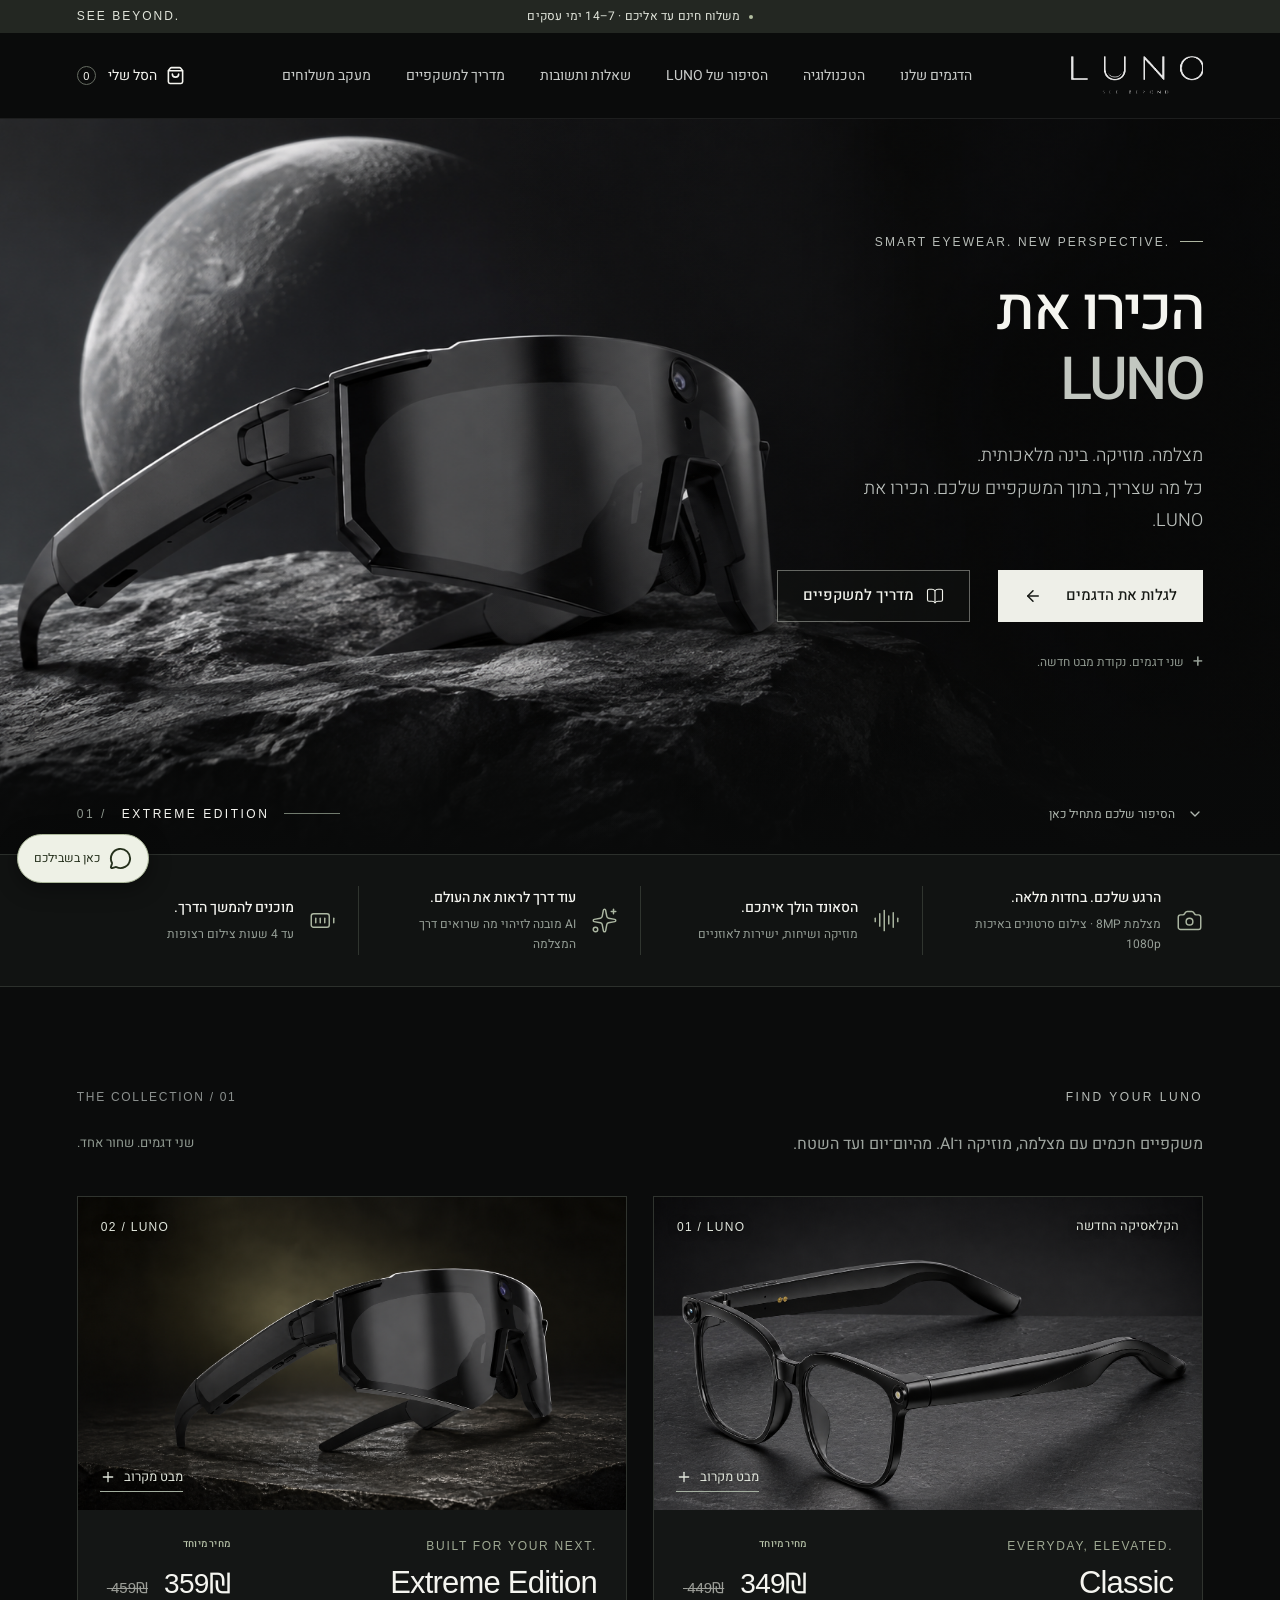
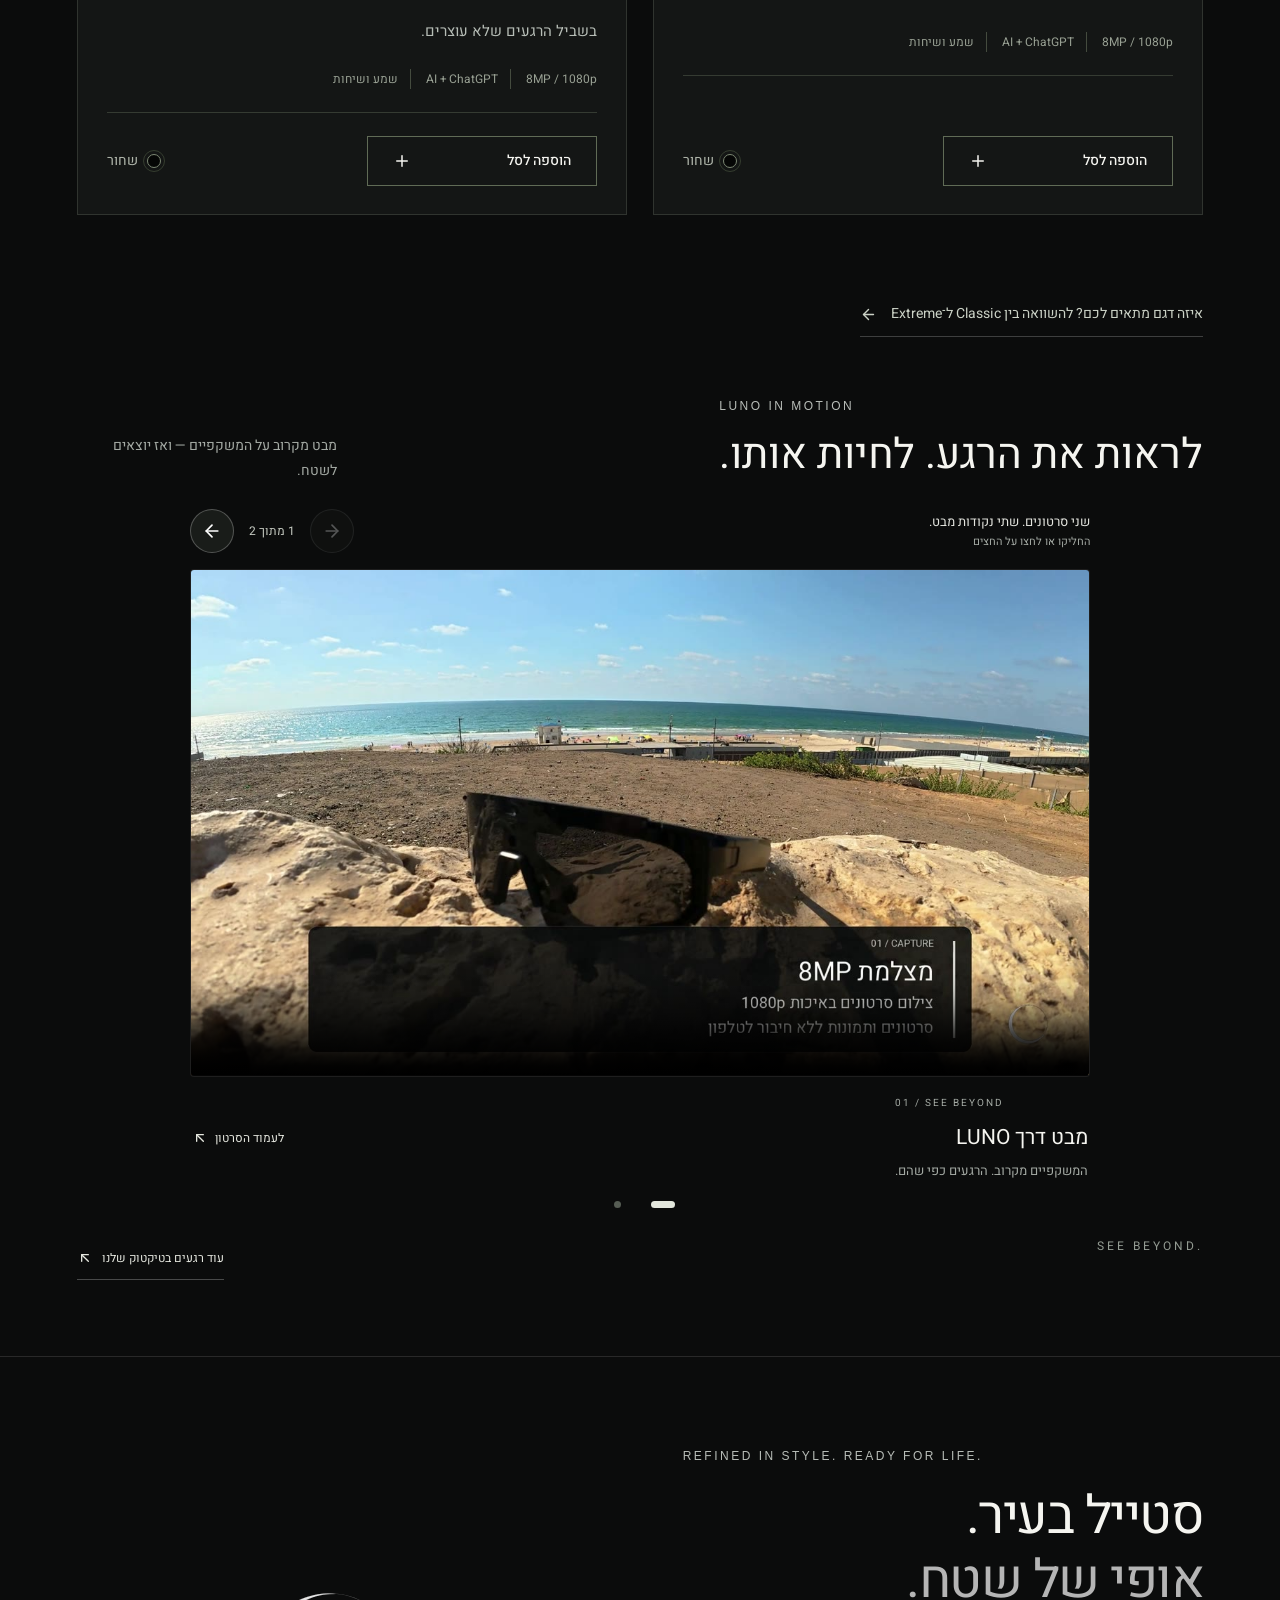
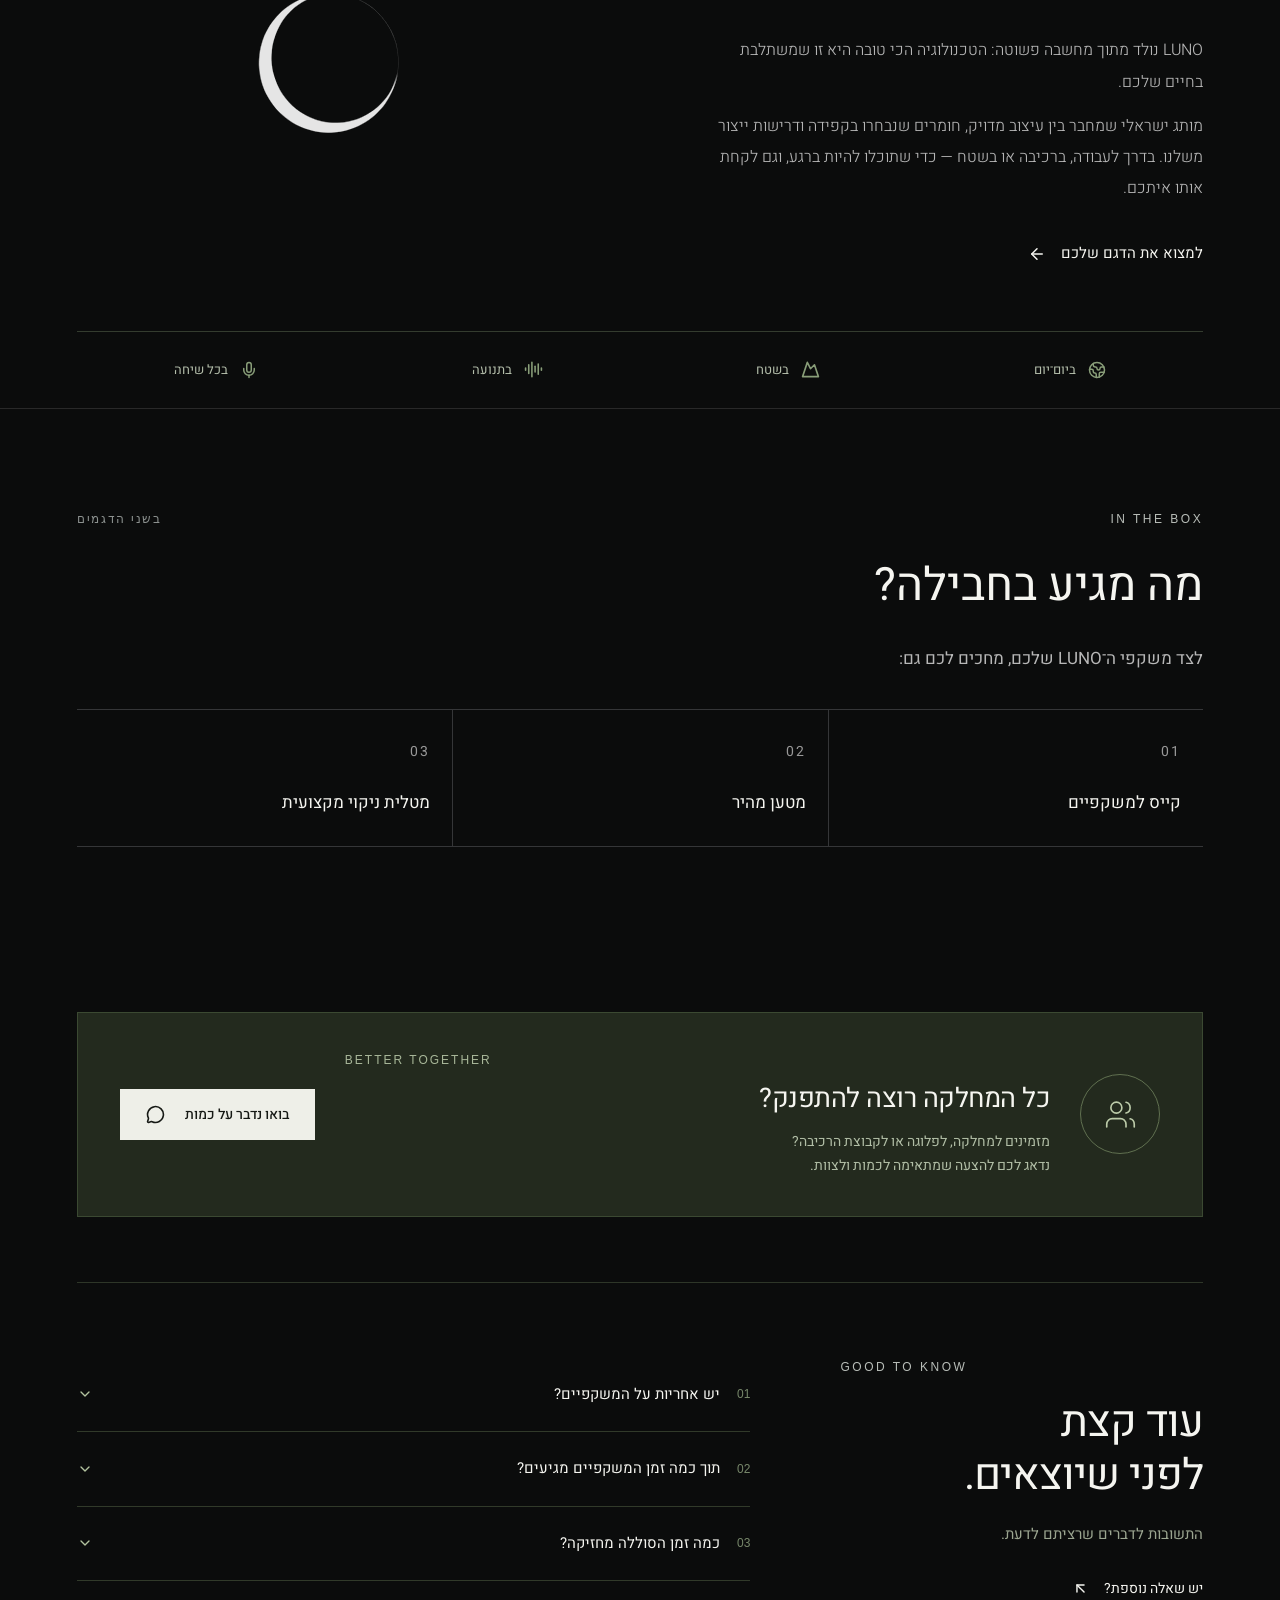
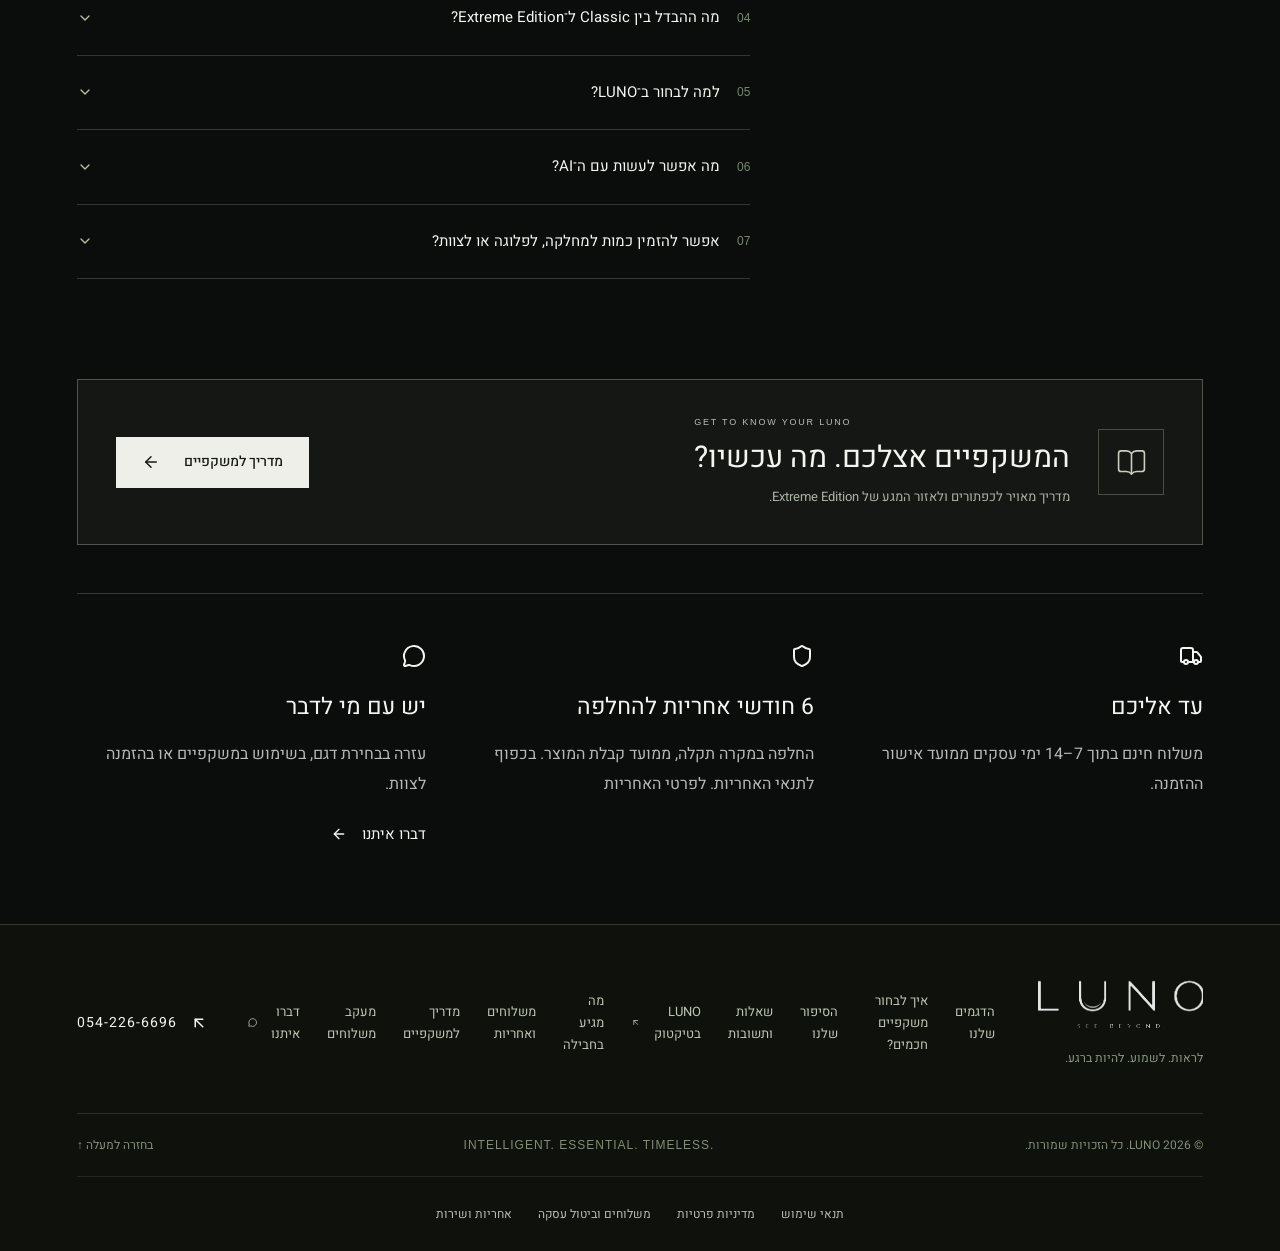
==== commit ac53df57: "Publish compact videos, watch pages and smart-glasses search improvements" ====
--- a/index.html
+++ b/index.html
@@ -7,23 +7,20 @@
       content="width=device-width, initial-scale=1, viewport-fit=cover"
     />
     <meta name="theme-color" content="#0b0c0c" />
-    <title>LUNO — משקפיים חכמים</title>
-    <meta
-      name="description"
-      content="הכירו את LUNO. LUNO Classic ב־349 ₪ ו־Extreme Edition ב־359 ₪. משקפיים חכמים עם מצלמה, שמע ו־AI."
-    />
+    
+    
     <link rel="icon" href="./favicon.svg" />
-    <meta property="og:title" content="LUNO — משקפיים חכמים" />
-    <meta property="og:description" content="מצלמה, מוזיקה ושיחות עם AI. הכירו את LUNO Classic ו־Extreme Edition. משלוח חינם עד הבית." />
-    <meta property="og:image" content="https://lunoil.com/images/luno-hero.png" />
-    <meta property="og:image:alt" content="משקפי LUNO Extreme בעיצוב שחור" />
-    <meta property="og:url" content="https://lunoil.com/" />
-    <meta property="og:type" content="website" />
-    <meta property="og:locale" content="he_IL" />
-    <meta name="twitter:card" content="summary_large_image" />
-    <meta name="twitter:title" content="LUNO — משקפיים חכמים" />
-    <meta name="twitter:description" content="מצלמה, מוזיקה ושיחות עם AI. Classic ו־Extreme Edition. משלוח חינם." />
-    <meta name="twitter:image" content="https://lunoil.com/images/luno-hero.png" />
+    
+    
+    
+    
+    
+    
+    
+    
+    
+    
+    
   <!-- TikTok Pixel Code Start -->
 <script>
 !function (w, d, t) {
@@ -33,9 +30,25 @@
 }(window, document, 'ttq');
 </script>
 <!-- TikTok Pixel Code End -->
-  <script type="module" crossorigin src="./assets/main-DpfZvySt.js"></script>
-  <link rel="modulepreload" crossorigin href="./assets/product-CODjTHcF.js">
-  <link rel="stylesheet" crossorigin href="./assets/product-pFgKe8Z2.css">
+  <script type="module" crossorigin src="./assets/main-D9XNikxZ.js"></script>
+  <link rel="modulepreload" crossorigin href="./assets/product-Ct0HGLGF.js">
+  <link rel="stylesheet" crossorigin href="./assets/product-CSC69lMc.css">
+<title>LUNO | משקפיים חכמים עם מצלמה, מוזיקה ו־AI</title>
+<meta name="description" content="הכירו את LUNO. LUNO Classic ב־349 ₪ ו־Extreme Edition ב־359 ₪. משקפיים חכמים עם מצלמה, שמע ו־AI.">
+<link rel="canonical" href="https://lunoil.com/">
+<meta name="robots" content="index,follow,max-image-preview:large,max-video-preview:-1">
+<meta property="og:title" content="LUNO | משקפיים חכמים עם מצלמה, מוזיקה ו־AI">
+<meta property="og:description" content="הכירו את LUNO. LUNO Classic ב־349 ₪ ו־Extreme Edition ב־359 ₪. משקפיים חכמים עם מצלמה, שמע ו־AI.">
+<meta property="og:url" content="https://lunoil.com/">
+<meta property="og:image" content="https://lunoil.com/images/luno-hero.png">
+<meta property="og:type" content="website">
+<meta property="og:locale" content="he_IL">
+<meta property="og:site_name" content="LUNO">
+<meta name="twitter:card" content="summary_large_image">
+<meta name="twitter:title" content="LUNO | משקפיים חכמים עם מצלמה, מוזיקה ו־AI">
+<meta name="twitter:description" content="הכירו את LUNO. LUNO Classic ב־349 ₪ ו־Extreme Edition ב־359 ₪. משקפיים חכמים עם מצלמה, שמע ו־AI.">
+<meta name="twitter:image" content="https://lunoil.com/images/luno-hero.png">
+<script type="application/ld+json">{"@context":"https://schema.org","@graph":[{"@type":"Organization","@id":"https://lunoil.com/#organization","name":"LUNO","url":"https://lunoil.com/","logo":"https://lunoil.com/images/luno-logo.jpeg","sameAs":["https://www.tiktok.com/@lunoisrael"],"email":"unikir013015312@gmail.com","telephone":"+972542266696"},{"@type":"WebSite","@id":"https://lunoil.com/#website","name":"LUNO","alternateName":"LUNO Israel","url":"https://lunoil.com/","inLanguage":"he-IL","publisher":{"@id":"https://lunoil.com/#organization"}}]}</script>
 </head>
   <body>
     <div id="root"></div>
--- a/assets/product-CSC69lMc.css
+++ b/assets/product-CSC69lMc.css
@@ -0,0 +1 @@
+@import "https://fonts.googleapis.com/css2?family=Heebo:wght@300;400;500;600;700;800;900&display=swap";@layer properties{@supports (((-webkit-hyphens:none)) and (not (margin-trim:inline))) or ((-moz-orient:inline) and (not (color:rgb(from red r g b)))){:root,:host{--shimmer-angle:20deg}*,:before,:after,::backdrop{--tw-translate-x:0;--tw-translate-y:0;--tw-translate-z:0;--tw-rotate-x:initial;--tw-rotate-y:initial;--tw-rotate-z:initial;--tw-skew-x:initial;--tw-skew-y:initial;--tw-scroll-snap-strictness:proximity;--tw-space-x-reverse:0;--tw-border-style:solid;--tw-leading:initial;--tw-font-weight:initial;--tw-tracking:initial;--tw-ordinal:initial;--tw-slashed-zero:initial;--tw-numeric-figure:initial;--tw-numeric-spacing:initial;--tw-numeric-fraction:initial;--tw-shadow:0 0 #0000;--tw-shadow-color:initial;--tw-shadow-alpha:100%;--tw-inset-shadow:0 0 #0000;--tw-inset-shadow-color:initial;--tw-inset-shadow-alpha:100%;--tw-ring-color:initial;--tw-ring-shadow:0 0 #0000;--tw-inset-ring-color:initial;--tw-inset-ring-shadow:0 0 #0000;--tw-ring-inset:initial;--tw-ring-offset-width:0px;--tw-ring-offset-color:#fff;--tw-ring-offset-shadow:0 0 #0000;--tw-outline-style:solid;--tw-blur:initial;--tw-brightness:initial;--tw-contrast:initial;--tw-grayscale:initial;--tw-hue-rotate:initial;--tw-invert:initial;--tw-opacity:initial;--tw-saturate:initial;--tw-sepia:initial;--tw-drop-shadow:initial;--tw-drop-shadow-color:initial;--tw-drop-shadow-alpha:100%;--tw-drop-shadow-size:initial;--tw-duration:initial;--tw-ease:initial;--tw-content:"";--tw-scale-x:1;--tw-scale-y:1;--tw-scale-z:1;--tw-backdrop-blur:initial;--tw-backdrop-brightness:initial;--tw-backdrop-contrast:initial;--tw-backdrop-grayscale:initial;--tw-backdrop-hue-rotate:initial;--tw-backdrop-invert:initial;--tw-backdrop-opacity:initial;--tw-backdrop-saturate:initial;--tw-backdrop-sepia:initial;--tw-animation-delay:0s;--tw-animation-direction:normal;--tw-animation-duration:initial;--tw-animation-fill-mode:none;--tw-animation-iteration-count:1;--tw-enter-blur:0;--tw-enter-opacity:1;--tw-enter-rotate:0;--tw-enter-scale:1;--tw-enter-translate-x:0;--tw-enter-translate-y:0;--tw-exit-blur:0;--tw-exit-opacity:1;--tw-exit-rotate:0;--tw-exit-scale:1;--tw-exit-translate-x:0;--tw-exit-translate-y:0;--scroll-fade-t:0px;--scroll-fade-b:0px;--scroll-fade-s:0px;--scroll-fade-e:0px;--scroll-fade-mask:initial;--shimmer-image:initial;--shimmer-text-fill:initial}}}@layer theme{:root,:host{--font-sans:"Heebo", Arial, sans-serif;--font-mono:ui-monospace, SFMono-Regular, Menlo, Monaco, Consolas, "Liberation Mono", "Courier New", monospace;--color-black:#000;--color-white:#fff;--spacing:.25rem;--container-xs:20rem;--container-sm:24rem;--text-xs:.75rem;--text-xs--line-height:calc(1 / .75);--text-sm:.875rem;--text-sm--line-height:calc(1.25 / .875);--text-base:1rem;--text-base--line-height:calc(1.5 / 1);--font-weight-normal:400;--font-weight-medium:500;--tracking-tight:-.025em;--tracking-widest:.1em;--leading-tight:1.25;--leading-snug:1.375;--leading-normal:1.5;--leading-relaxed:1.625;--radius-md:3px;--radius-2xl:1rem;--radius-4xl:2rem;--ease-in-out:cubic-bezier(.4, 0, .2, 1);--animate-spin:spin 1s linear infinite;--animate-pulse:pulse 2s cubic-bezier(.4, 0, .6, 1) infinite;--blur-xs:4px;--aspect-video:16 / 9;--default-transition-duration:.15s;--default-transition-timing-function:cubic-bezier(.4, 0, .2, 1);--default-font-family:"Heebo", Arial, sans-serif;--default-mono-font-family:var(--font-mono);--color-popover:var(--popover);--color-border:var(--border)}}@layer base{*,:after,:before,::backdrop{box-sizing:border-box;border:0 solid;margin:0;padding:0}::file-selector-button{box-sizing:border-box;border:0 solid;margin:0;padding:0}html,:host{-webkit-text-size-adjust:100%;tab-size:4;line-height:1.5;font-family:var(--default-font-family,ui-sans-serif, system-ui, sans-serif, "Apple Color Emoji", "Segoe UI Emoji", "Segoe UI Symbol", "Noto Color Emoji");font-feature-settings:var(--default-font-feature-settings,normal);font-variation-settings:var(--default-font-variation-settings,normal);-webkit-tap-highlight-color:transparent}hr{height:0;color:inherit;border-top-width:1px}abbr:where([title]){-webkit-text-decoration:underline dotted;text-decoration:underline dotted}h1,h2,h3,h4,h5,h6{font-size:inherit;font-weight:inherit}a{color:inherit;-webkit-text-decoration:inherit;-webkit-text-decoration:inherit;-webkit-text-decoration:inherit;-webkit-text-decoration:inherit;text-decoration:inherit}b,strong{font-weight:bolder}code,kbd,samp,pre{font-family:var(--default-mono-font-family,ui-monospace, SFMono-Regular, Menlo, Monaco, Consolas, "Liberation Mono", "Courier New", monospace);font-feature-settings:var(--default-mono-font-feature-settings,normal);font-variation-settings:var(--default-mono-font-variation-settings,normal);font-size:1em}small{font-size:80%}sub,sup{vertical-align:baseline;font-size:75%;line-height:0;position:relative}sub{bottom:-.25em}sup{top:-.5em}table{text-indent:0;border-color:inherit;border-collapse:collapse}:-moz-focusring{outline:auto}progress{vertical-align:baseline}summary{display:list-item}ol,ul,menu{list-style:none}img,svg,video,canvas,audio,iframe,embed,object{vertical-align:middle;display:block}img,video{max-width:100%;height:auto}button,input,select,optgroup,textarea{font:inherit;font-feature-settings:inherit;font-variation-settings:inherit;letter-spacing:inherit;color:inherit;opacity:1;background-color:#0000;border-radius:0}::file-selector-button{font:inherit;font-feature-settings:inherit;font-variation-settings:inherit;letter-spacing:inherit;color:inherit;opacity:1;background-color:#0000;border-radius:0}:where(select:is([multiple],[size])) optgroup{font-weight:bolder}:where(select:is([multiple],[size])) optgroup option{padding-inline-start:20px}::file-selector-button{margin-inline-end:4px}::placeholder{opacity:1}@supports (not ((-webkit-appearance:-apple-pay-button))) or (contain-intrinsic-size:1px){::placeholder{color:currentColor}@supports (color:color-mix(in lab, red, red)){::placeholder{color:color-mix(in oklab, currentcolor 50%, transparent)}}}textarea{resize:vertical}::-webkit-search-decoration{-webkit-appearance:none}::-webkit-date-and-time-value{min-height:1lh;text-align:inherit}::-webkit-datetime-edit{display:inline-flex}::-webkit-datetime-edit-fields-wrapper{padding:0}::-webkit-datetime-edit{padding-block:0}::-webkit-datetime-edit-year-field{padding-block:0}::-webkit-datetime-edit-month-field{padding-block:0}::-webkit-datetime-edit-day-field{padding-block:0}::-webkit-datetime-edit-hour-field{padding-block:0}::-webkit-datetime-edit-minute-field{padding-block:0}::-webkit-datetime-edit-second-field{padding-block:0}::-webkit-datetime-edit-millisecond-field{padding-block:0}::-webkit-datetime-edit-meridiem-field{padding-block:0}::-webkit-calendar-picker-indicator{line-height:1}:-moz-ui-invalid{box-shadow:none}button,input:where([type=button],[type=reset],[type=submit]){appearance:button}::file-selector-button{appearance:button}::-webkit-inner-spin-button{height:auto}::-webkit-outer-spin-button{height:auto}[hidden]:where(:not([hidden=until-found])){display:none!important}}@layer components;@layer utilities{.\@container\/card-header{container:card-header/inline-size}.\@container\/field-group{container:field-group/inline-size}.pointer-events-auto{pointer-events:auto}.pointer-events-none{pointer-events:none}.invisible{visibility:hidden}.sr-only{clip-path:inset(50%);white-space:nowrap;border-width:0;width:1px;height:1px;margin:-1px;padding:0;position:absolute;overflow:hidden}.absolute{position:absolute}.fixed{position:fixed}.relative{position:relative}.static{position:static}.inset-0{inset:calc(var(--spacing) * 0)}.inset-x-0{inset-inline:calc(var(--spacing) * 0)}.inset-x-4{inset-inline:calc(var(--spacing) * 4)}.inset-y-0{inset-block:calc(var(--spacing) * 0)}.inset-s-1\/2{inset-inline-start:50%}.start{inset-inline-start:var(--spacing)}.end{inset-inline-end:var(--spacing)}.-top-12{top:calc(var(--spacing) * -12)}.top-0{top:calc(var(--spacing) * 0)}.top-1\.5{top:calc(var(--spacing) * 1.5)}.top-1\/2{top:50%}.top-1\/3{top:33.3333%}.top-2{top:calc(var(--spacing) * 2)}.top-3{top:calc(var(--spacing) * 3)}.top-3\.5{top:calc(var(--spacing) * 3.5)}.top-\[60\%\]{top:60%}.top-full{top:100%}.top-px{top:1px}.-right-12{right:calc(var(--spacing) * -12)}.right-0{right:calc(var(--spacing) * 0)}.right-1{right:calc(var(--spacing) * 1)}.right-2{right:calc(var(--spacing) * 2)}.right-2\.5{right:calc(var(--spacing) * 2.5)}.right-3{right:calc(var(--spacing) * 3)}.-bottom-12{bottom:calc(var(--spacing) * -12)}.bottom-0{bottom:calc(var(--spacing) * 0)}.bottom-4{bottom:calc(var(--spacing) * 4)}.-left-12{left:calc(var(--spacing) * -12)}.left-1\.5{left:calc(var(--spacing) * 1.5)}.left-1\/2{left:50%}.left-3{left:calc(var(--spacing) * 3)}.isolate{isolation:isolate}.z-0{z-index:0}.z-1{z-index:1}.z-10{z-index:10}.z-20{z-index:20}.z-50{z-index:50}.z-\[calc\(1000-var\(--toast-index\)\)\]{z-index:calc(1000 - var(--toast-index))}.order-first{order:-9999}.order-last{order:9999}.col-start-2{grid-column-start:2}.row-span-2{grid-row:span 2/span 2}.row-start-1{grid-row-start:1}.container{width:100%}@media (width>=40rem){.container{max-width:40rem}}@media (width>=48rem){.container{max-width:48rem}}@media (width>=64rem){.container{max-width:64rem}}@media (width>=80rem){.container{max-width:80rem}}@media (width>=96rem){.container{max-width:96rem}}.m-\(--drawer-inset\,0px\){margin:var(--drawer-inset,0px)}.-mx-1{margin-inline:calc(var(--spacing) * -1)}.-mx-4{margin-inline:calc(var(--spacing) * -4)}.mx-2{margin-inline:calc(var(--spacing) * 2)}.mx-3\.5{margin-inline:calc(var(--spacing) * 3.5)}.mx-auto{margin-inline:auto}.-my-2{margin-block:calc(var(--spacing) * -2)}.my-0\.5{margin-block:calc(var(--spacing) * .5)}.my-1{margin-block:calc(var(--spacing) * 1)}.my-2{margin-block:calc(var(--spacing) * 2)}.my-auto{margin-block:auto}.-mt-4{margin-top:calc(var(--spacing) * -4)}.mt-0\.5{margin-top:calc(var(--spacing) * .5)}.mt-2{margin-top:calc(var(--spacing) * 2)}.mt-4{margin-top:calc(var(--spacing) * 4)}.mt-auto{margin-top:auto}.-mb-4{margin-bottom:calc(var(--spacing) * -4)}.mb-1\.5{margin-bottom:calc(var(--spacing) * 1.5)}.mb-2{margin-bottom:calc(var(--spacing) * 2)}.-ml-1{margin-left:calc(var(--spacing) * -1)}.-ml-4{margin-left:calc(var(--spacing) * -4)}.ml-1{margin-left:calc(var(--spacing) * 1)}.ml-4{margin-left:calc(var(--spacing) * 4)}.ml-auto{margin-left:auto}.line-clamp-1{-webkit-line-clamp:1;-webkit-box-orient:vertical;display:-webkit-box;overflow:hidden}.line-clamp-2{-webkit-line-clamp:2;-webkit-box-orient:vertical;display:-webkit-box;overflow:hidden}.no-scrollbar{-ms-overflow-style:none;scrollbar-width:none}.no-scrollbar::-webkit-scrollbar{display:none}.block{display:block}.contents{display:contents}.flex{display:flex}.grid{display:grid}.hidden{display:none}.inline-flex{display:inline-flex}.table{display:table}.table-caption{display:table-caption}.table-cell{display:table-cell}.table-row{display:table-row}.field-sizing-content{field-sizing:content}.aspect-\(--ratio\){aspect-ratio:var(--ratio)}.aspect-square{aspect-ratio:1}.aspect-video{aspect-ratio:var(--aspect-video)}.size-\(--cell-size\){width:var(--cell-size);height:var(--cell-size)}.size-2{width:calc(var(--spacing) * 2);height:calc(var(--spacing) * 2)}.size-2\.5{width:calc(var(--spacing) * 2.5);height:calc(var(--spacing) * 2.5)}.size-3{width:calc(var(--spacing) * 3);height:calc(var(--spacing) * 3)}.size-4{width:calc(var(--spacing) * 4);height:calc(var(--spacing) * 4)}.size-5{width:calc(var(--spacing) * 5);height:calc(var(--spacing) * 5)}.size-6{width:calc(var(--spacing) * 6);height:calc(var(--spacing) * 6)}.size-7{width:calc(var(--spacing) * 7);height:calc(var(--spacing) * 7)}.size-8{width:calc(var(--spacing) * 8);height:calc(var(--spacing) * 8)}.size-9{width:calc(var(--spacing) * 9);height:calc(var(--spacing) * 9)}.size-10{width:calc(var(--spacing) * 10);height:calc(var(--spacing) * 10)}.size-auto{width:auto;height:auto}.size-full{width:100%;height:100%}.h-\(--accordion-panel-height\){height:var(--accordion-panel-height)}.h-\(--cell-size\){height:var(--cell-size)}.h-\(--drawer-content-height\){height:var(--drawer-content-height)}.h-\(--height\){height:var(--height)}.h-\(--popup-height\){height:var(--popup-height)}.h-\(--positioner-height\){height:var(--positioner-height)}.h-1{height:calc(var(--spacing) * 1)}.h-1\.5{height:calc(var(--spacing) * 1.5)}.h-2{height:calc(var(--spacing) * 2)}.h-2\.5{height:calc(var(--spacing) * 2.5)}.h-4{height:calc(var(--spacing) * 4)}.h-5{height:calc(var(--spacing) * 5)}.h-6{height:calc(var(--spacing) * 6)}.h-7{height:calc(var(--spacing) * 7)}.h-8{height:calc(var(--spacing) * 8)}.h-8\!{height:calc(var(--spacing) * 8)!important}.h-9{height:calc(var(--spacing) * 9)}.h-10{height:calc(var(--spacing) * 10)}.h-12{height:calc(var(--spacing) * 12)}.h-\[calc\(--spacing\(5\.25\)\)\]{height:calc(calc(var(--spacing) * 5.25))}.h-\[calc\(100\%-1px\)\]{height:calc(100% - 1px)}.h-auto{height:auto}.h-full{height:100%}.h-max{height:max-content}.h-px{height:1px}.h-svh{height:100svh}.max-h-\(--available-height\){max-height:var(--available-height)}.max-h-\(--drawer-content-max-height\,none\){max-height:var(--drawer-content-max-height,none)}.max-h-72{max-height:calc(var(--spacing) * 72)}.max-h-\[min\(calc\(--spacing\(72\)---spacing\(9\)\)\,calc\(var\(--available-height\)---spacing\(9\)\)\)\]{max-height:min(calc(calc(var(--spacing) * 72) - calc(var(--spacing) * 9)), calc(var(--available-height) - calc(var(--spacing) * 9)))}.min-h-0{min-height:calc(var(--spacing) * 0)}.min-h-4{min-height:calc(var(--spacing) * 4)}.min-h-8{min-height:calc(var(--spacing) * 8)}.min-h-16{min-height:calc(var(--spacing) * 16)}.min-h-dvh{min-height:100dvh}.min-h-full{min-height:100%}.min-h-svh{min-height:100svh}.w-\(--anchor-width\){width:var(--anchor-width)}.w-\(--cell-size\){width:var(--cell-size)}.w-\(--drawer-content-width\,auto\){width:var(--drawer-content-width,auto)}.w-\(--popup-width\){width:var(--popup-width)}.w-\(--positioner-width\){width:var(--positioner-width)}.w-\(--sidebar-width\){width:var(--sidebar-width)}.w-0{width:calc(var(--spacing) * 0)}.w-1{width:calc(var(--spacing) * 1)}.w-2{width:calc(var(--spacing) * 2)}.w-2\.5{width:calc(var(--spacing) * 2.5)}.w-4{width:calc(var(--spacing) * 4)}.w-5{width:calc(var(--spacing) * 5)}.w-10{width:calc(var(--spacing) * 10)}.w-24{width:calc(var(--spacing) * 24)}.w-64{width:calc(var(--spacing) * 64)}.w-72{width:calc(var(--spacing) * 72)}.w-auto{width:auto}.w-fit{width:fit-content}.w-full{width:100%}.w-max{width:max-content}.w-px{width:1px}.max-w-\(--available-width\){max-width:var(--available-width)}.max-w-\(--skeleton-width\){max-width:var(--skeleton-width)}.max-w-\[80\%\]{max-width:80%}.max-w-\[calc\(100\%-2rem\)\]{max-width:calc(100% - 2rem)}.max-w-full{max-width:100%}.max-w-max{max-width:max-content}.max-w-sm{max-width:var(--container-sm)}.max-w-xs{max-width:var(--container-xs)}.min-w-\(--cell-size\){min-width:var(--cell-size)}.min-w-0{min-width:calc(var(--spacing) * 0)}.min-w-5{min-width:calc(var(--spacing) * 5)}.min-w-7{min-width:calc(var(--spacing) * 7)}.min-w-8{min-width:calc(var(--spacing) * 8)}.min-w-9{min-width:calc(var(--spacing) * 9)}.min-w-16{min-width:calc(var(--spacing) * 16)}.min-w-32{min-width:calc(var(--spacing) * 32)}.min-w-36{min-width:calc(var(--spacing) * 36)}.min-w-40{min-width:calc(var(--spacing) * 40)}.min-w-\[96px\]{min-width:96px}.min-w-\[calc\(var\(--anchor-width\)\+--spacing\(7\)\)\]{min-width:calc(var(--anchor-width) + calc(var(--spacing) * 7))}.flex-1{flex:1}.shrink-0{flex-shrink:0}.grow{flex-grow:1}.grow-0{flex-grow:0}.basis-full{flex-basis:100%}.caption-bottom{caption-side:bottom}.border-collapse{border-collapse:collapse}.origin-\(--transform-origin\){transform-origin:var(--transform-origin)}.origin-bottom{transform-origin:bottom}.-translate-x-1\/2{--tw-translate-x:calc(calc(1 / 2 * 100%) * -1);translate:var(--tw-translate-x) var(--tw-translate-y)}.-translate-x-px{--tw-translate-x:-1px;translate:var(--tw-translate-x) var(--tw-translate-y)}.translate-x-px{--tw-translate-x:1px;translate:var(--tw-translate-x) var(--tw-translate-y)}.-translate-y-1\/2{--tw-translate-y:calc(calc(1 / 2 * 100%) * -1);translate:var(--tw-translate-x) var(--tw-translate-y)}.-translate-y-3\/4{--tw-translate-y:calc(calc(3 / 4 * 100%) * -1);translate:var(--tw-translate-x) var(--tw-translate-y)}.translate-y-0{--tw-translate-y:calc(var(--spacing) * 0);translate:var(--tw-translate-x) var(--tw-translate-y)}.translate-y-3\/4{--tw-translate-y:calc(3 / 4 * 100%);translate:var(--tw-translate-x) var(--tw-translate-y)}.translate-y-\[calc\(-50\%-2px\)\]{--tw-translate-y:calc(-50% - 2px);translate:var(--tw-translate-x) var(--tw-translate-y)}.rotate-45{rotate:45deg}.rotate-90{rotate:90deg}.\[transform\:translateX\(var\(--toast-swipe-movement-x\)\)_translateY\(calc\(var\(--toast-swipe-movement-y\)-\(var\(--toast-index\)\*var\(--peek\)\)-\(var\(--shrink\)\*var\(--height\)\)\)\)_scale\(var\(--scale\)\)\]{transform:translateX(var(--toast-swipe-movement-x)) translateY(calc(var(--toast-swipe-movement-y) - (var(--toast-index) * var(--peek)) - (var(--shrink) * var(--height)))) scale(var(--scale))}.transform-\[translate3d\(var\(--translate-x\,0px\)\,var\(--translate-y\,0px\)\,0\)_scale\(var\(--stack-scale\)\)\]{transform:translate3d(var(--translate-x,0px),var(--translate-y,0px),0) scale(var(--stack-scale))}.scroll-fade-x{--_scroll-fade-size-s:var(--scroll-fade-s-size,var(--scroll-fade-size,min(12%, calc(var(--spacing) * 10))));--_scroll-fade-size-e:var(--scroll-fade-e-size,var(--scroll-fade-size,min(12%, calc(var(--spacing) * 10))));--scroll-fade-inline:linear-gradient(to right, transparent 0, #000 var(--scroll-fade-s,0px), #000 calc(100% - var(--scroll-fade-e,0px)), transparent 100%)}.scroll-fade-x:where([dir=rtl],[dir=rtl] *){--scroll-fade-inline:linear-gradient(to left, transparent 0, #000 var(--scroll-fade-s,0px), #000 calc(100% - var(--scroll-fade-e,0px)), transparent 100%)}.scroll-fade-x{-webkit-mask-image:var(--scroll-fade-mask,var(--scroll-fade-inline));-webkit-mask-image:var(--scroll-fade-mask,var(--scroll-fade-inline));-webkit-mask-image:var(--scroll-fade-mask,var(--scroll-fade-inline));-webkit-mask-image:var(--scroll-fade-mask,var(--scroll-fade-inline));mask-image:var(--scroll-fade-mask,var(--scroll-fade-inline));-webkit-mask-composite:source-in;-webkit-mask-composite:source-in;-webkit-mask-composite:source-in;-webkit-mask-repeat:no-repeat;mask-repeat:no-repeat;-webkit-mask-composite:source-in;mask-composite:intersect}@supports (animation-timeline:scroll()){.scroll-fade-x{animation:1ms ease-in-out scroll-fade-reveal-s,1ms ease-in-out scroll-fade-reveal-e;animation-timeline:scroll(self inline),scroll(self inline);animation-range:0 var(--scroll-fade-reveal,calc(var(--spacing) * 24)), calc(100% - var(--scroll-fade-reveal,calc(var(--spacing) * 24))) 100%;animation-fill-mode:both}}@supports not (animation-timeline:scroll()){.scroll-fade-x{--scroll-fade-s:var(--_scroll-fade-size-s);--scroll-fade-e:var(--_scroll-fade-size-e)}}.scroll-fade-b{--_scroll-fade-size-b:var(--scroll-fade-b-size,var(--scroll-fade-size,min(12%, calc(var(--spacing) * 10))));--scroll-fade-mask:linear-gradient(to bottom, #000 0, #000 calc(100% - var(--scroll-fade-b,0px)), transparent 100%);-webkit-mask-image:var(--scroll-fade-mask);-webkit-mask-image:var(--scroll-fade-mask);-webkit-mask-image:var(--scroll-fade-mask);-webkit-mask-image:var(--scroll-fade-mask);mask-image:var(--scroll-fade-mask);-webkit-mask-composite:source-in;-webkit-mask-composite:source-in;-webkit-mask-composite:source-in;-webkit-mask-repeat:no-repeat;mask-repeat:no-repeat;-webkit-mask-composite:source-in;mask-composite:intersect}@supports (animation-timeline:scroll()){.scroll-fade-b{animation:1ms ease-in-out scroll-fade-reveal-b;animation-timeline:scroll(self y);animation-range:calc(100% - var(--scroll-fade-reveal,calc(var(--spacing) * 24))) 100%;animation-fill-mode:both}}@supports not (animation-timeline:scroll()){.scroll-fade-b{--scroll-fade-b:var(--_scroll-fade-size-b)}}.animate-caret-blink{animation:1.25s ease-out infinite caret-blink}.animate-pulse{animation:var(--animate-pulse)}.animate-spin{animation:var(--animate-spin)}.cursor-default{cursor:default}.cursor-grab{cursor:grab}.cursor-text{cursor:text}.touch-manipulation{touch-action:manipulation}.touch-none{touch-action:none}.resize-none{resize:none}.snap-x{scroll-snap-type:x var(--tw-scroll-snap-strictness)}.snap-mandatory{--tw-scroll-snap-strictness:mandatory}.scroll-my-1{scroll-margin-block:calc(var(--spacing) * 1)}.scroll-px-1{scroll-padding-inline:calc(var(--spacing) * 1)}.scroll-py-1{scroll-padding-block:calc(var(--spacing) * 1)}.list-disc{list-style-type:disc}.list-none{list-style-type:none}.appearance-none{appearance:none}.auto-rows-min{grid-auto-rows:min-content}.grid-rows-\[auto_1fr\]{grid-template-rows:auto 1fr}.flex-col{flex-direction:column}.flex-col-reverse{flex-direction:column-reverse}.flex-row{flex-direction:row}.flex-wrap{flex-wrap:wrap}.place-content-center{place-content:center}.place-items-center{place-items:center}.items-center{align-items:center}.items-end{align-items:flex-end}.items-start{align-items:flex-start}.items-stretch{align-items:stretch}.justify-between{justify-content:space-between}.justify-center{justify-content:center}.justify-start{justify-content:flex-start}.gap-\(--card-spacing\){gap:var(--card-spacing)}.gap-0{gap:calc(var(--spacing) * 0)}.gap-0\.5{gap:calc(var(--spacing) * .5)}.gap-1{gap:calc(var(--spacing) * 1)}.gap-1\.5{gap:calc(var(--spacing) * 1.5)}.gap-2{gap:calc(var(--spacing) * 2)}.gap-2\.5{gap:calc(var(--spacing) * 2.5)}.gap-3{gap:calc(var(--spacing) * 3)}.gap-4{gap:calc(var(--spacing) * 4)}.gap-5{gap:calc(var(--spacing) * 5)}.gap-6{gap:calc(var(--spacing) * 6)}.gap-\[--spacing\(var\(--gap\)\)\]{gap:calc(var(--spacing) * var(--gap))}:where(.-space-x-2>:not(:last-child)){--tw-space-x-reverse:0;margin-inline-start:calc(calc(var(--spacing) * -2) * var(--tw-space-x-reverse));margin-inline-end:calc(calc(var(--spacing) * -2) * calc(1 - var(--tw-space-x-reverse)))}.self-end{align-self:flex-end}.self-start{align-self:flex-start}.self-stretch{align-self:stretch}.justify-self-end{justify-self:flex-end}.truncate{text-overflow:ellipsis;white-space:nowrap;overflow:hidden}.overflow-auto{overflow:auto}.overflow-hidden{overflow:hidden}.overflow-x-auto{overflow-x:auto}.overflow-x-hidden{overflow-x:hidden}.overflow-y-auto{overflow-y:auto}.overscroll-contain{overscroll-behavior:contain}.overscroll-x-contain{overscroll-behavior-x:contain}.rounded-\(--cell-radius\){border-radius:var(--cell-radius)}.rounded-2xl{border-radius:var(--radius-2xl)}.rounded-4xl{border-radius:var(--radius-4xl)}.rounded-\[2px\]{border-radius:2px}.rounded-\[4px\]{border-radius:4px}.rounded-\[calc\(var\(--radius\)-3px\)\]{border-radius:calc(var(--radius) - 3px)}.rounded-\[inherit\]{border-radius:inherit}.rounded-\[min\(var\(--radius-md\)\,10px\)\]{border-radius:min(var(--radius-md), 10px)}.rounded-\[min\(var\(--radius-md\)\,12px\)\]{border-radius:min(var(--radius-md), 12px)}.rounded-full{border-radius:2147483647px}.rounded-lg{border-radius:4px}.rounded-lg\!{border-radius:4px!important}.rounded-md{border-radius:3px}.rounded-none{border-radius:0}.rounded-sm{border-radius:2px}.rounded-xl{border-radius:6px}.rounded-xl\!{border-radius:6px!important}.rounded-t-xl{border-top-left-radius:6px;border-top-right-radius:6px}.rounded-l-\(--cell-radius\){border-top-left-radius:var(--cell-radius);border-bottom-left-radius:var(--cell-radius)}.rounded-tl-sm{border-top-left-radius:2px}.rounded-r-\(--cell-radius\){border-top-right-radius:var(--cell-radius);border-bottom-right-radius:var(--cell-radius)}.rounded-b-xl{border-bottom-right-radius:6px;border-bottom-left-radius:6px}.border{border-style:var(--tw-border-style);border-width:1px}.border-0{border-style:var(--tw-border-style);border-width:0}.border-\[1\.5px\]{border-style:var(--tw-border-style);border-width:1.5px}.border-y{border-block-style:var(--tw-border-style);border-block-width:1px}.border-t{border-top-style:var(--tw-border-style);border-top-width:1px}.border-r{border-right-style:var(--tw-border-style);border-right-width:1px}.border-b{border-bottom-style:var(--tw-border-style);border-bottom-width:1px}.border-l{border-left-style:var(--tw-border-style);border-left-width:1px}.border-dashed{--tw-border-style:dashed;border-style:dashed}.border-none{--tw-border-style:none;border-style:none}.border-\(--color-border\){border-color:var(--color-border)}.border-border,.border-border\/50{border-color:var(--border)}@supports (color:color-mix(in lab, red, red)){.border-border\/50{border-color:color-mix(in oklab, var(--border) 50%, transparent)}}.border-input,.border-input\/30{border-color:var(--border)}@supports (color:color-mix(in lab, red, red)){.border-input\/30{border-color:color-mix(in oklab, var(--border) 30%, transparent)}}.border-ring{border-color:#c9cebf}.border-transparent{border-color:#0000}.bg-\(--color-bg\){background-color:var(--color-bg)}.bg-\[Canvas\]{background-color:canvas}.bg-background{background-color:var(--background)}.bg-black\/10{background-color:#0000001a}@supports (color:color-mix(in lab, red, red)){.bg-black\/10{background-color:color-mix(in oklab, var(--color-black) 10%, transparent)}}.bg-border{background-color:var(--border)}.bg-card{background-color:var(--card)}.bg-destructive\/10{background-color:oklab(73.2682% .108005 .0397881/.1)}.bg-foreground{background-color:var(--foreground)}.bg-input,.bg-input\/30{background-color:var(--border)}@supports (color:color-mix(in lab, red, red)){.bg-input\/30{background-color:color-mix(in oklab, var(--border) 30%, transparent)}}.bg-muted,.bg-muted\/50{background-color:var(--muted)}@supports (color:color-mix(in lab, red, red)){.bg-muted\/50{background-color:color-mix(in oklab, var(--muted) 50%, transparent)}}.bg-popover{background-color:var(--popover)}.bg-primary{background-color:var(--primary)}.bg-primary-foreground{background-color:var(--primary-foreground)}.bg-secondary{background-color:var(--secondary)}.bg-transparent{background-color:#0000}.bg-white{background-color:var(--color-white)}.bg-clip-padding{background-clip:padding-box}.fill-foreground{fill:var(--foreground)}.object-cover{object-fit:cover}.p-\(--card-spacing\){padding:var(--card-spacing)}.p-0{padding:calc(var(--spacing) * 0)}.p-1{padding:calc(var(--spacing) * 1)}.p-2{padding:calc(var(--spacing) * 2)}.p-2\.5{padding:calc(var(--spacing) * 2.5)}.p-4{padding:calc(var(--spacing) * 4)}.p-6{padding:calc(var(--spacing) * 6)}.p-\[3px\]{padding:3px}.p-px{padding:1px}.px-\(--card-spacing\){padding-inline:var(--card-spacing)}.px-\(--cell-size\){padding-inline:var(--cell-size)}.px-1{padding-inline:calc(var(--spacing) * 1)}.px-1\.5{padding-inline:calc(var(--spacing) * 1.5)}.px-2{padding-inline:calc(var(--spacing) * 2)}.px-2\.5{padding-inline:calc(var(--spacing) * 2.5)}.px-3{padding-inline:calc(var(--spacing) * 3)}.py-\(--card-spacing\){padding-block:var(--card-spacing)}.py-0\.5{padding-block:calc(var(--spacing) * .5)}.py-1{padding-block:calc(var(--spacing) * 1)}.py-1\.5{padding-block:calc(var(--spacing) * 1.5)}.py-2{padding-block:calc(var(--spacing) * 2)}.py-2\.5{padding-block:calc(var(--spacing) * 2.5)}.py-6{padding-block:calc(var(--spacing) * 6)}.py-\[2px\]{padding-block:2px}.pt-0{padding-top:calc(var(--spacing) * 0)}.pt-2{padding-top:calc(var(--spacing) * 2)}.pt-3{padding-top:calc(var(--spacing) * 3)}.pt-4{padding-top:calc(var(--spacing) * 4)}.pr-1\.5{padding-right:calc(var(--spacing) * 1.5)}.pr-1\.5\!{padding-right:calc(var(--spacing) * 1.5)!important}.pr-2{padding-right:calc(var(--spacing) * 2)}.pr-8{padding-right:calc(var(--spacing) * 8)}.pb-0{padding-bottom:calc(var(--spacing) * 0)}.pb-2{padding-bottom:calc(var(--spacing) * 2)}.pb-2\.5{padding-bottom:calc(var(--spacing) * 2.5)}.pb-3{padding-bottom:calc(var(--spacing) * 3)}.pl-1\.5{padding-left:calc(var(--spacing) * 1.5)}.pl-1\.5\!{padding-left:calc(var(--spacing) * 1.5)!important}.pl-2{padding-left:calc(var(--spacing) * 2)}.pl-2\.5{padding-left:calc(var(--spacing) * 2.5)}.pl-4{padding-left:calc(var(--spacing) * 4)}.pl-7{padding-left:calc(var(--spacing) * 7)}.text-center{text-align:center}.text-left{text-align:left}.align-middle{vertical-align:middle}.font-heading{font-family:var(--font-sans)}.font-mono{font-family:var(--font-mono)}.font-sans{font-family:Heebo,Arial,sans-serif}.text-base{font-size:var(--text-base);line-height:var(--tw-leading,var(--text-base--line-height))}.text-sm{font-size:var(--text-sm);line-height:var(--tw-leading,var(--text-sm--line-height))}.text-sm\/relaxed{font-size:var(--text-sm);line-height:var(--leading-relaxed)}.text-xs{font-size:var(--text-xs);line-height:var(--tw-leading,var(--text-xs--line-height))}.text-\[0\.8rem\]{font-size:.8rem}.leading-none{--tw-leading:1;line-height:1}.leading-normal{--tw-leading:var(--leading-normal);line-height:var(--leading-normal)}.leading-relaxed{--tw-leading:var(--leading-relaxed);line-height:var(--leading-relaxed)}.leading-snug{--tw-leading:var(--leading-snug);line-height:var(--leading-snug)}.leading-tight{--tw-leading:var(--leading-tight);line-height:var(--leading-tight)}.font-medium{--tw-font-weight:var(--font-weight-medium);font-weight:var(--font-weight-medium)}.font-normal{--tw-font-weight:var(--font-weight-normal);font-weight:var(--font-weight-normal)}.tracking-tight{--tw-tracking:var(--tracking-tight);letter-spacing:var(--tracking-tight)}.tracking-widest{--tw-tracking:var(--tracking-widest);letter-spacing:var(--tracking-widest)}.text-balance{text-wrap:balance}.wrap-break-word{overflow-wrap:break-word}.whitespace-nowrap{white-space:nowrap}.text-\[CanvasText\]{color:canvastext}.text-background{color:var(--background)}.text-card-foreground{color:var(--foreground)}.text-current{color:currentColor}.text-destructive{color:#e88a8a}.text-foreground,.text-foreground\/60{color:var(--foreground)}@supports (color:color-mix(in lab, red, red)){.text-foreground\/60{color:color-mix(in oklab, var(--foreground) 60%, transparent)}}.text-muted-foreground{color:var(--muted-foreground)}.text-popover-foreground{color:var(--foreground)}.text-primary{color:var(--primary)}.text-primary-foreground{color:var(--primary-foreground)}.text-secondary-foreground{color:var(--foreground)}.tabular-nums{--tw-numeric-spacing:tabular-nums;font-variant-numeric:var(--tw-ordinal,) var(--tw-slashed-zero,) var(--tw-numeric-figure,) var(--tw-numeric-spacing,) var(--tw-numeric-fraction,)}.underline-offset-4{text-underline-offset:4px}.opacity-0{opacity:0}.opacity-50{opacity:.5}.opacity-60{opacity:.6}.opacity-\[max\(var\(--drawer-overlay-min-opacity\,0\)\,calc\(1-var\(--drawer-swipe-progress\)\)\)\]{opacity:max(var(--drawer-overlay-min-opacity,0), calc(1 - var(--drawer-swipe-progress)))}.bg-blend-color{background-blend-mode:color}.shadow{--tw-shadow:0 1px 3px 0 var(--tw-shadow-color,#0000001a), 0 1px 2px -1px var(--tw-shadow-color,#0000001a);box-shadow:var(--tw-inset-shadow), var(--tw-inset-ring-shadow), var(--tw-ring-offset-shadow), var(--tw-ring-shadow), var(--tw-shadow)}.shadow-\[0_0_0_1px_var\(--sidebar-border\)\]{--tw-shadow:0 0 0 1px var(--tw-shadow-color,var(--sidebar-border));box-shadow:var(--tw-inset-shadow), var(--tw-inset-ring-shadow), var(--tw-ring-offset-shadow), var(--tw-ring-shadow), var(--tw-shadow)}.shadow-lg{--tw-shadow:0 10px 15px -3px var(--tw-shadow-color,#0000001a), 0 4px 6px -4px var(--tw-shadow-color,#0000001a);box-shadow:var(--tw-inset-shadow), var(--tw-inset-ring-shadow), var(--tw-ring-offset-shadow), var(--tw-ring-shadow), var(--tw-shadow)}.shadow-md{--tw-shadow:0 4px 6px -1px var(--tw-shadow-color,#0000001a), 0 2px 4px -2px var(--tw-shadow-color,#0000001a);box-shadow:var(--tw-inset-shadow), var(--tw-inset-ring-shadow), var(--tw-ring-offset-shadow), var(--tw-ring-shadow), var(--tw-shadow)}.shadow-none{--tw-shadow:0 0 #0000;box-shadow:var(--tw-inset-shadow), var(--tw-inset-ring-shadow), var(--tw-ring-offset-shadow), var(--tw-ring-shadow), var(--tw-shadow)}.shadow-none\!{--tw-shadow:0 0 #0000!important;box-shadow:var(--tw-inset-shadow), var(--tw-inset-ring-shadow), var(--tw-ring-offset-shadow), var(--tw-ring-shadow), var(--tw-shadow)!important}.shadow-xl{--tw-shadow:0 20px 25px -5px var(--tw-shadow-color,#0000001a), 0 8px 10px -6px var(--tw-shadow-color,#0000001a);box-shadow:var(--tw-inset-shadow), var(--tw-inset-ring-shadow), var(--tw-ring-offset-shadow), var(--tw-ring-shadow), var(--tw-shadow)}.ring-0{--tw-ring-shadow:var(--tw-ring-inset,) 0 0 0 calc(0px + var(--tw-ring-offset-width)) var(--tw-ring-color,currentcolor);box-shadow:var(--tw-inset-shadow), var(--tw-inset-ring-shadow), var(--tw-ring-offset-shadow), var(--tw-ring-shadow), var(--tw-shadow)}.ring-1{--tw-ring-shadow:var(--tw-ring-inset,) 0 0 0 calc(1px + var(--tw-ring-offset-width)) var(--tw-ring-color,currentcolor);box-shadow:var(--tw-inset-shadow), var(--tw-inset-ring-shadow), var(--tw-ring-offset-shadow), var(--tw-ring-shadow), var(--tw-shadow)}.ring-2{--tw-ring-shadow:var(--tw-ring-inset,) 0 0 0 calc(2px + var(--tw-ring-offset-width)) var(--tw-ring-color,currentcolor);box-shadow:var(--tw-inset-shadow), var(--tw-inset-ring-shadow), var(--tw-ring-offset-shadow), var(--tw-ring-shadow), var(--tw-shadow)}.ring-3{--tw-ring-shadow:var(--tw-ring-inset,) 0 0 0 calc(3px + var(--tw-ring-offset-width)) var(--tw-ring-color,currentcolor);box-shadow:var(--tw-inset-shadow), var(--tw-inset-ring-shadow), var(--tw-ring-offset-shadow), var(--tw-ring-shadow), var(--tw-shadow)}.ring-background{--tw-ring-color:var(--background)}.ring-card{--tw-ring-color:var(--card)}.ring-foreground\/10{--tw-ring-color:var(--foreground)}@supports (color:color-mix(in lab, red, red)){.ring-foreground\/10{--tw-ring-color:color-mix(in oklab, var(--foreground) 10%, transparent)}}.ring-ring\/50{--tw-ring-color:oklab(84.3331% -.0111767 .0179572/.5)}.ring-offset-background{--tw-ring-offset-color:var(--background)}.outline-hidden{--tw-outline-style:none;outline-style:none}@media (forced-colors:active){.outline-hidden{outline-offset:2px;outline:2px solid #0000}}.outline{outline-style:var(--tw-outline-style);outline-width:1px}.filter{filter:var(--tw-blur,) var(--tw-brightness,) var(--tw-contrast,) var(--tw-grayscale,) var(--tw-hue-rotate,) var(--tw-invert,) var(--tw-saturate,) var(--tw-sepia,) var(--tw-drop-shadow,)}.transition{transition-property:color,background-color,border-color,outline-color,text-decoration-color,fill,stroke,--tw-gradient-from,--tw-gradient-via,--tw-gradient-to,opacity,box-shadow,transform,translate,scale,rotate,filter,-webkit-backdrop-filter,backdrop-filter,display,content-visibility,overlay,pointer-events;transition-timing-function:var(--tw-ease,var(--default-transition-timing-function));transition-duration:var(--tw-duration,var(--default-transition-duration))}.transition-\[color\,box-shadow\]{transition-property:color,box-shadow;transition-timing-function:var(--tw-ease,var(--default-transition-timing-function));transition-duration:var(--tw-duration,var(--default-transition-duration))}.transition-\[left\,right\,width\]{transition-property:left,right,width;transition-timing-function:var(--tw-ease,var(--default-transition-timing-function));transition-duration:var(--tw-duration,var(--default-transition-duration))}.transition-\[margin\,opacity\]{transition-property:margin,opacity;transition-timing-function:var(--tw-ease,var(--default-transition-timing-function));transition-duration:var(--tw-duration,var(--default-transition-duration))}.transition-\[opacity\,transform\,translate\]{transition-property:opacity,transform,translate;transition-timing-function:var(--tw-ease,var(--default-transition-timing-function));transition-duration:var(--tw-duration,var(--default-transition-duration))}.transition-\[opacity\,transform\,width\,height\,scale\,translate\]{transition-property:opacity,transform,width,height,scale,translate;transition-timing-function:var(--tw-ease,var(--default-transition-timing-function));transition-duration:var(--tw-duration,var(--default-transition-duration))}.transition-\[top\,left\,right\,bottom\]{transition-property:top,left,right,bottom;transition-timing-function:var(--tw-ease,var(--default-transition-timing-function));transition-duration:var(--tw-duration,var(--default-transition-duration))}.transition-\[transform\,height\,opacity\,filter\]{transition-property:transform,height,opacity,filter;transition-timing-function:var(--tw-ease,var(--default-transition-timing-function));transition-duration:var(--tw-duration,var(--default-transition-duration))}.transition-\[translate\,scale\,opacity\]{transition-property:translate,scale,opacity;transition-timing-function:var(--tw-ease,var(--default-transition-timing-function));transition-duration:var(--tw-duration,var(--default-transition-duration))}.transition-\[width\,height\,padding\]{transition-property:width,height,padding;transition-timing-function:var(--tw-ease,var(--default-transition-timing-function));transition-duration:var(--tw-duration,var(--default-transition-duration))}.transition-\[width\]{transition-property:width;transition-timing-function:var(--tw-ease,var(--default-transition-timing-function));transition-duration:var(--tw-duration,var(--default-transition-duration))}.transition-all{transition-property:all;transition-timing-function:var(--tw-ease,var(--default-transition-timing-function));transition-duration:var(--tw-duration,var(--default-transition-duration))}.transition-colors{transition-property:color,background-color,border-color,outline-color,text-decoration-color,fill,stroke,--tw-gradient-from,--tw-gradient-via,--tw-gradient-to;transition-timing-function:var(--tw-ease,var(--default-transition-timing-function));transition-duration:var(--tw-duration,var(--default-transition-duration))}.transition-opacity{transition-property:opacity;transition-timing-function:var(--tw-ease,var(--default-transition-timing-function));transition-duration:var(--tw-duration,var(--default-transition-duration))}.transition-transform{transition-property:transform,translate,scale,rotate;transition-timing-function:var(--tw-ease,var(--default-transition-timing-function));transition-duration:var(--tw-duration,var(--default-transition-duration))}.transition-none{transition-property:none}.duration-100{--tw-duration:.1s;transition-duration:.1s}.duration-150{--tw-duration:.15s;transition-duration:.15s}.duration-200{--tw-duration:.2s;transition-duration:.2s}.duration-250{--tw-duration:.25s;transition-duration:.25s}.duration-300{--tw-duration:.3s;transition-duration:.3s}.duration-450{--tw-duration:.45s;transition-duration:.45s}.duration-1000{--tw-duration:1s;transition-duration:1s}.duration-\[0\.35s\]{--tw-duration:.35s;transition-duration:.35s}.ease-\[cubic-bezier\(0\.22\,1\,0\.36\,1\)\]{--tw-ease:cubic-bezier(.22,1,.36,1);transition-timing-function:cubic-bezier(.22,1,.36,1)}.ease-\[cubic-bezier\(0\.32\,0\.72\,0\,1\)\]{--tw-ease:cubic-bezier(.32,.72,0,1);transition-timing-function:cubic-bezier(.32,.72,0,1)}.ease-\[cubic-bezier\(0\.45\,1\.005\,0\,1\.005\)\]{--tw-ease:cubic-bezier(.45,1.005,0,1.005);transition-timing-function:cubic-bezier(.45,1.005,0,1.005)}.ease-in-out{--tw-ease:var(--ease-in-out);transition-timing-function:var(--ease-in-out)}.ease-linear{--tw-ease:linear;transition-timing-function:linear}.will-change-transform{will-change:transform}.contain-content{contain:content}.outline-none{--tw-outline-style:none;outline-style:none}.select-none{-webkit-user-select:none;user-select:none}.select-text{-webkit-user-select:text;user-select:text}.\[--bleed\:3rem\]{--bleed:3rem}.\[--card-spacing\:--spacing\(4\)\]{--card-spacing:calc(var(--spacing) * 4)}.\[--cell-radius\:var\(--radius-md\)\]{--cell-radius:var(--radius-md)}.\[--cell-size\:--spacing\(7\)\]{--cell-size:calc(var(--spacing) * 7)}.\[--drawer-content-height\:var\(--drawer-height\,auto\)\]{--drawer-content-height:var(--drawer-height,auto)}.\[--gap\:0\.75rem\]{--gap:.75rem}.\[--height\:var\(--toast-frontmost-height\,var\(--toast-height\)\)\]{--height:var(--toast-frontmost-height,var(--toast-height))}.\[--offset-y\:calc\(var\(--toast-offset-y\)\*-1\+calc\(var\(--toast-index\)\*var\(--gap\)\*-1\)\+var\(--toast-swipe-movement-y\)\)\]{--offset-y:calc(var(--toast-offset-y) * -1 + calc(var(--toast-index) * var(--gap) * -1) + var(--toast-swipe-movement-y))}.\[--peek\:0\.75rem\]{--peek:.75rem}.\[--peek\:1rem\]{--peek:1rem}.\[--scale\:calc\(max\(0\,1-\(var\(--toast-index\)\*0\.1\)\)\)\]{--scale:calc(max(0, 1 - (var(--toast-index) * .1)))}.\[--shrink\:calc\(1-var\(--scale\)\)\]{--shrink:calc(1 - var(--scale))}.\[--stack-height\:var\(--drawer-frontmost-height\,var\(--drawer-height\,0px\)\)\]{--stack-height:var(--drawer-frontmost-height,var(--drawer-height,0px))}.\[--stack-peek-offset\:max\(0px\,calc\(\(var\(--nested-drawers\)-var\(--stack-progress\)\)\*var\(--peek\)\)\)\]{--stack-peek-offset:max(0px, calc((var(--nested-drawers) - var(--stack-progress)) * var(--peek)))}.\[--stack-progress\:clamp\(0\,var\(--drawer-swipe-progress\)\,1\)\]{--stack-progress:clamp(0, var(--drawer-swipe-progress), 1)}.\[--stack-scale-base\:max\(0\,calc\(1-\(var\(--nested-drawers\)\*var\(--stack-step\)\)\)\)\]{--stack-scale-base:max(0, calc(1 - (var(--nested-drawers) * var(--stack-step))))}.\[--stack-scale\:clamp\(0\,calc\(var\(--stack-scale-base\)\+\(var\(--stack-step\)\*var\(--stack-progress\)\)\)\,1\)\]{--stack-scale:clamp(0, calc(var(--stack-scale-base) + (var(--stack-step) * var(--stack-progress))), 1)}.\[--stack-shrink\:calc\(1-var\(--stack-scale\)\)\]{--stack-shrink:calc(1 - var(--stack-scale))}.\[--stack-step\:0\.05\]{--stack-step:.05}.\[contain-intrinsic-size\:auto_10rem\]{contain-intrinsic-size:auto 10rem}.\[content-visibility\:auto\]{content-visibility:auto}.\[interpolate-size\:allow-keywords\]{interpolate-size:allow-keywords}.\[transition\:transform_500ms_cubic-bezier\(0\.22\,1\,0\.36\,1\)\,opacity_500ms\,height_150ms\]{transition:transform .5s cubic-bezier(.22,1,.36,1),opacity .5s,height .15s}:is(.\*\:w-full>*){width:100%}.not-last\:border-b:not(:last-child){border-bottom-style:var(--tw-border-style);border-bottom-width:1px}.group-focus-within\/menu-item\:opacity-100:is(:where(.group\/menu-item):focus-within *){opacity:1}@media (hover:hover){.group-hover\/menu-item\:opacity-100:is(:where(.group\/menu-item):hover *){opacity:1}}.group-focus\/context-menu-item\:text-accent-foreground:is(:where(.group\/context-menu-item):focus *),.group-focus\/dropdown-menu-item\:text-accent-foreground:is(:where(.group\/dropdown-menu-item):focus *),.group-focus\/menubar-item\:text-accent-foreground:is(:where(.group\/menubar-item):focus *){color:var(--foreground)}.group-has-disabled\/field\:opacity-50:is(:where(.group\/field):has(:disabled) *){opacity:.5}.group-has-data-\[sidebar\=menu-action\]\/menu-item\:pr-8:is(:where(.group\/menu-item):has([data-sidebar=menu-action]) *){padding-right:calc(var(--spacing) * 8)}.group-has-data-\[size\=lg\]\/avatar-group\:size-10:is(:where(.group\/avatar-group):has([data-size=lg]) *){width:calc(var(--spacing) * 10);height:calc(var(--spacing) * 10)}.group-has-data-\[size\=sm\]\/avatar-group\:size-6:is(:where(.group\/avatar-group):has([data-size=sm]) *){width:calc(var(--spacing) * 6);height:calc(var(--spacing) * 6)}.group-has-data-\[slot\=combobox-clear\]\/input-group\:hidden:is(:where(.group\/input-group):has([data-slot=combobox-clear]) *),.group-has-data-\[slot\=command-shortcut\]\/command-item\:hidden:is(:where(.group\/command-item):has([data-slot=command-shortcut]) *){display:none}.group-has-data-\[slot\=item-description\]\/item\:translate-y-0\.5:is(:where(.group\/item):has([data-slot=item-description]) *){--tw-translate-y:calc(var(--spacing) * .5);translate:var(--tw-translate-x) var(--tw-translate-y)}.group-has-data-\[slot\=item-description\]\/item\:self-start:is(:where(.group\/item):has([data-slot=item-description]) *){align-self:flex-start}.group-has-data-\[slot\=message-footer\]\/message\:-translate-y-8:is(:where(.group\/message):has([data-slot=message-footer]) *){--tw-translate-y:calc(var(--spacing) * -8);translate:var(--tw-translate-x) var(--tw-translate-y)}.group-has-data-\[variant\=ghost\]\/message\:px-0:is(:where(.group\/message):has([data-variant=ghost]) *){padding-inline:calc(var(--spacing) * 0)}.group-has-data-horizontal\/field\:text-balance:is(:where(.group\/field):has(:where([data-orientation=horizontal])) *){text-wrap:balance}.group-has-\[\:focus-visible\]\/field-label\:border-transparent:is(:where(.group\/field-label):has(:focus-visible) *){border-color:#0000}.group-has-\[\:focus-visible\]\/field-label\:ring-0:is(:where(.group\/field-label):has(:focus-visible) *){--tw-ring-shadow:var(--tw-ring-inset,) 0 0 0 calc(0px + var(--tw-ring-offset-width)) var(--tw-ring-color,currentcolor);box-shadow:var(--tw-inset-shadow), var(--tw-inset-ring-shadow), var(--tw-ring-offset-shadow), var(--tw-ring-shadow), var(--tw-shadow)}.group-has-\[\:focus-visible\]\/field-label\:not-data-checked\:border-input:is(:where(.group\/field-label):has(:focus-visible) *):not(:where([data-state=checked]),:where([data-checked]:not([data-checked=false]))){border-color:var(--border)}.group-has-\[\>input\]\/input-group\:pt-2:is(:where(.group\/input-group):has(>input) *){padding-top:calc(var(--spacing) * 2)}.group-has-\[\>input\]\/input-group\:pb-2:is(:where(.group\/input-group):has(>input) *){padding-bottom:calc(var(--spacing) * 2)}.group-has-\[\>svg\]\/alert\:col-start-2:is(:where(.group\/alert):has(>svg) *){grid-column-start:2}.group-aria-expanded\/accordion-trigger\:hidden:is(:where(.group\/accordion-trigger)[aria-expanded=true] *){display:none}.group-aria-expanded\/accordion-trigger\:inline:is(:where(.group\/accordion-trigger)[aria-expanded=true] *){display:inline}.group-data-empty\/combobox-content\:flex:is(:where(.group\/combobox-content)[data-empty] *){display:flex}.group-data-nested-drawer-open\/drawer-popup\:opacity-0:is(:where(.group\/drawer-popup)[data-nested-drawer-open] *){opacity:0}.group-data-nested-drawer-swiping\/drawer-popup\:opacity-100:is(:where(.group\/drawer-popup)[data-nested-drawer-swiping] *){opacity:1}.group-data-popup-open\/navigation-menu-trigger\:rotate-180:is(:where(.group\/navigation-menu-trigger)[data-popup-open] *){rotate:180deg}.group-data-swiping\/drawer-popup\:select-none:is(:where(.group\/drawer-popup)[data-swiping] *){-webkit-user-select:none;user-select:none}.group-data-\[align\=end\]\/bubble\:self-end:is(:where(.group\/bubble)[data-align=end] *){align-self:flex-end}.group-data-\[align\=end\]\/message\:justify-end:is(:where(.group\/message)[data-align=end] *){justify-content:flex-end}.group-data-\[align\=end\]\/message\:self-end:is(:where(.group\/message)[data-align=end] *){align-self:flex-end}.group-data-\[checked\=true\]\/command-item\:opacity-100:is(:where(.group\/command-item)[data-checked=true] *){opacity:1}.group-data-\[collapsible\=icon\]\:-mt-8:is(:where(.group)[data-collapsible=icon] *){margin-top:calc(var(--spacing) * -8)}.group-data-\[collapsible\=icon\]\:hidden:is(:where(.group)[data-collapsible=icon] *){display:none}.group-data-\[collapsible\=icon\]\:size-8\!:is(:where(.group)[data-collapsible=icon] *){width:calc(var(--spacing) * 8)!important;height:calc(var(--spacing) * 8)!important}.group-data-\[collapsible\=icon\]\:w-\(--sidebar-width-icon\):is(:where(.group)[data-collapsible=icon] *){width:var(--sidebar-width-icon)}.group-data-\[collapsible\=icon\]\:w-\[calc\(var\(--sidebar-width-icon\)\+\(--spacing\(4\)\)\)\]:is(:where(.group)[data-collapsible=icon] *){width:calc(var(--sidebar-width-icon) + (calc(var(--spacing) * 4)))}.group-data-\[collapsible\=icon\]\:w-\[calc\(var\(--sidebar-width-icon\)\+\(--spacing\(4\)\)\+2px\)\]:is(:where(.group)[data-collapsible=icon] *){width:calc(var(--sidebar-width-icon) + (calc(var(--spacing) * 4)) + 2px)}.group-data-\[collapsible\=icon\]\:overflow-hidden:is(:where(.group)[data-collapsible=icon] *){overflow:hidden}.group-data-\[collapsible\=icon\]\:p-0\!:is(:where(.group)[data-collapsible=icon] *){padding:calc(var(--spacing) * 0)!important}.group-data-\[collapsible\=icon\]\:p-2\!:is(:where(.group)[data-collapsible=icon] *){padding:calc(var(--spacing) * 2)!important}.group-data-\[collapsible\=icon\]\:opacity-0:is(:where(.group)[data-collapsible=icon] *){opacity:0}.group-data-\[collapsible\=offcanvas\]\:w-0:is(:where(.group)[data-collapsible=offcanvas] *){width:calc(var(--spacing) * 0)}.group-data-\[collapsible\=offcanvas\]\:translate-x-0:is(:where(.group)[data-collapsible=offcanvas] *){--tw-translate-x:calc(var(--spacing) * 0);translate:var(--tw-translate-x) var(--tw-translate-y)}.group-data-\[disabled\=true\]\:pointer-events-none:is(:where(.group)[data-disabled=true] *){pointer-events:none}.group-data-\[disabled\=true\]\:opacity-50:is(:where(.group)[data-disabled=true] *),.group-data-\[disabled\=true\]\/field\:opacity-50:is(:where(.group\/field)[data-disabled=true] *),.group-data-\[disabled\=true\]\/input-group\:opacity-50:is(:where(.group\/input-group)[data-disabled=true] *){opacity:.5}.group-data-\[focused\=true\]\/day\:relative:is(:where(.group\/day)[data-focused=true] *){position:relative}.group-data-\[focused\=true\]\/day\:z-10:is(:where(.group\/day)[data-focused=true] *){z-index:10}.group-data-\[focused\=true\]\/day\:border-ring:is(:where(.group\/day)[data-focused=true] *){border-color:#c9cebf}.group-data-\[focused\=true\]\/day\:ring-\[3px\]:is(:where(.group\/day)[data-focused=true] *){--tw-ring-shadow:var(--tw-ring-inset,) 0 0 0 calc(3px + var(--tw-ring-offset-width)) var(--tw-ring-color,currentcolor);box-shadow:var(--tw-inset-shadow), var(--tw-inset-ring-shadow), var(--tw-ring-offset-shadow), var(--tw-ring-shadow), var(--tw-shadow)}.group-data-\[focused\=true\]\/day\:ring-ring\/50:is(:where(.group\/day)[data-focused=true] *){--tw-ring-color:oklab(84.3331% -.0111767 .0179572/.5)}.group-data-\[orientation\=vertical\]\/attachment\:absolute:is(:where(.group\/attachment)[data-orientation=vertical] *){position:absolute}.group-data-\[orientation\=vertical\]\/attachment\:top-3:is(:where(.group\/attachment)[data-orientation=vertical] *){top:calc(var(--spacing) * 3)}.group-data-\[orientation\=vertical\]\/attachment\:right-3:is(:where(.group\/attachment)[data-orientation=vertical] *){right:calc(var(--spacing) * 3)}.group-data-\[orientation\=vertical\]\/attachment\:w-full:is(:where(.group\/attachment)[data-orientation=vertical] *){width:100%}.group-data-\[orientation\=vertical\]\/attachment\:gap-1:is(:where(.group\/attachment)[data-orientation=vertical] *){gap:calc(var(--spacing) * 1)}.group-data-\[orientation\=vertical\]\/attachment\:px-1:is(:where(.group\/attachment)[data-orientation=vertical] *){padding-inline:calc(var(--spacing) * 1)}.group-data-\[side\=left\]\:-right-4:is(:where(.group)[data-side=left] *){right:calc(var(--spacing) * -4)}.group-data-\[side\=left\]\:border-r:is(:where(.group)[data-side=left] *){border-right-style:var(--tw-border-style);border-right-width:1px}.group-data-\[side\=right\]\:left-0:is(:where(.group)[data-side=right] *){left:calc(var(--spacing) * 0)}.group-data-\[side\=right\]\:rotate-180:is(:where(.group)[data-side=right] *){rotate:180deg}.group-data-\[side\=right\]\:border-l:is(:where(.group)[data-side=right] *){border-left-style:var(--tw-border-style);border-left-width:1px}.group-data-\[size\=default\]\/avatar\:size-2\.5:is(:where(.group\/avatar)[data-size=default] *){width:calc(var(--spacing) * 2.5);height:calc(var(--spacing) * 2.5)}.group-data-\[size\=default\]\/switch\:size-4:is(:where(.group\/switch)[data-size=default] *){width:calc(var(--spacing) * 4);height:calc(var(--spacing) * 4)}.group-data-\[size\=lg\]\/avatar\:size-3:is(:where(.group\/avatar)[data-size=lg] *){width:calc(var(--spacing) * 3);height:calc(var(--spacing) * 3)}.group-data-\[size\=sm\]\/alert-dialog-content\:grid:is(:where(.group\/alert-dialog-content)[data-size=sm] *){display:grid}.group-data-\[size\=sm\]\/alert-dialog-content\:grid-cols-2:is(:where(.group\/alert-dialog-content)[data-size=sm] *){grid-template-columns:repeat(2,minmax(0,1fr))}.group-data-\[size\=sm\]\/attachment\:w-8:is(:where(.group\/attachment)[data-size=sm] *){width:calc(var(--spacing) * 8)}.group-data-\[size\=sm\]\/avatar\:size-2:is(:where(.group\/avatar)[data-size=sm] *){width:calc(var(--spacing) * 2);height:calc(var(--spacing) * 2)}.group-data-\[size\=sm\]\/avatar\:text-xs:is(:where(.group\/avatar)[data-size=sm] *){font-size:var(--text-xs);line-height:var(--tw-leading,var(--text-xs--line-height))}.group-data-\[size\=sm\]\/card\:text-sm:is(:where(.group\/card)[data-size=sm] *){font-size:var(--text-sm);line-height:var(--tw-leading,var(--text-sm--line-height))}.group-data-\[size\=sm\]\/item\:size-8:is(:where(.group\/item)[data-size=sm] *){width:calc(var(--spacing) * 8);height:calc(var(--spacing) * 8)}.group-data-\[size\=sm\]\/switch\:size-3:is(:where(.group\/switch)[data-size=sm] *){width:calc(var(--spacing) * 3);height:calc(var(--spacing) * 3)}.group-data-\[size\=xs\]\/attachment\:w-7:is(:where(.group\/attachment)[data-size=xs] *){width:calc(var(--spacing) * 7)}.group-data-\[size\=xs\]\/attachment\:rounded-md:is(:where(.group\/attachment)[data-size=xs] *){border-radius:3px}.group-data-\[size\=xs\]\/item\:size-6:is(:where(.group\/item)[data-size=xs] *){width:calc(var(--spacing) * 6);height:calc(var(--spacing) * 6)}.group-data-\[size\=xs\]\/item\:gap-0:is(:where(.group\/item)[data-size=xs] *){gap:calc(var(--spacing) * 0)}.group-data-\[size\=xs\]\/item\:text-xs:is(:where(.group\/item)[data-size=xs] *){font-size:var(--text-xs);line-height:var(--tw-leading,var(--text-xs--line-height))}.group-data-\[spacing\=0\]\/toggle-group\:rounded-none:is(:where(.group\/toggle-group)[data-spacing="0"] *){border-radius:0}.group-data-\[spacing\=0\]\/toggle-group\:px-2:is(:where(.group\/toggle-group)[data-spacing="0"] *){padding-inline:calc(var(--spacing) * 2)}.group-data-\[state\=done\]\/attachment\:opacity-100:is(:where(.group\/attachment)[data-state=done] *){opacity:1}.group-data-\[state\=error\]\/attachment\:bg-destructive\/10:is(:where(.group\/attachment)[data-state=error] *){background-color:oklab(73.2682% .108005 .0397881/.1)}.group-data-\[state\=error\]\/attachment\:text-destructive:is(:where(.group\/attachment)[data-state=error] *){color:#e88a8a}.group-data-\[state\=error\]\/attachment\:text-destructive\/80:is(:where(.group\/attachment)[data-state=error] *){color:oklab(73.2682% .108005 .0397881/.8)}.group-data-\[state\=idle\]\/attachment\:opacity-100:is(:where(.group\/attachment)[data-state=idle] *){opacity:1}.group-data-\[state\=processing\]\/attachment\:shimmer:is(:where(.group\/attachment)[data-state=processing] *){--_spread:var(--shimmer-spread,calc(3ch + 40px));--_base:currentColor;--_highlight:var(--shimmer-color,oklch(from currentColor l c h / calc(alpha* .2)));background-image:var(--shimmer-image,linear-gradient(calc(90deg + var(--shimmer-angle)), var(--_base) calc(50% - var(--_spread)), var(--_highlight) calc(50% - var(--_spread) * .5), var(--_highlight) 50%, var(--_highlight) calc(50% + var(--_spread) * .5), var(--_base) calc(50% + var(--_spread))))}@supports (color:color-mix(in lab, red, red)){.group-data-\[state\=processing\]\/attachment\:shimmer:is(:where(.group\/attachment)[data-state=processing] *){background-image:var(--shimmer-image,linear-gradient(calc(90deg + var(--shimmer-angle)), var(--_base) calc(50% - var(--_spread)), color-mix(in oklch, var(--_highlight), var(--_base) 50%) calc(50% - var(--_spread) * .5), var(--_highlight) 50%, color-mix(in oklch, var(--_highlight), var(--_base) 50%) calc(50% + var(--_spread) * .5), var(--_base) calc(50% + var(--_spread))))}}.group-data-\[state\=processing\]\/attachment\:shimmer:is(:where(.group\/attachment)[data-state=processing] *){background-repeat:no-repeat;background-size:calc(200% + var(--_spread) * 2) 100%;-webkit-text-fill-color:var(--shimmer-text-fill,transparent);animation:tw-shimmer var(--shimmer-duration,2s) linear infinite;background-position:0 0;-webkit-background-clip:text;background-clip:text}.group-data-\[state\=processing\]\/attachment\:shimmer:is(:where(.group\/attachment)[data-state=processing] *):is(.dark *){--_highlight:var(--shimmer-color,oklch(from currentColor max(.8, calc(l + .4)) c h / calc(alpha + .4)))}.group-data-\[state\=processing\]\/attachment\:shimmer:is(:where(.group\/attachment)[data-state=processing] *):where([dir=rtl],[dir=rtl] *){animation-direction:reverse}.group-data-\[state\=uploading\]\/attachment\:shimmer:is(:where(.group\/attachment)[data-state=uploading] *){--_spread:var(--shimmer-spread,calc(3ch + 40px));--_base:currentColor;--_highlight:var(--shimmer-color,oklch(from currentColor l c h / calc(alpha* .2)));background-image:var(--shimmer-image,linear-gradient(calc(90deg + var(--shimmer-angle)), var(--_base) calc(50% - var(--_spread)), var(--_highlight) calc(50% - var(--_spread) * .5), var(--_highlight) 50%, var(--_highlight) calc(50% + var(--_spread) * .5), var(--_base) calc(50% + var(--_spread))))}@supports (color:color-mix(in lab, red, red)){.group-data-\[state\=uploading\]\/attachment\:shimmer:is(:where(.group\/attachment)[data-state=uploading] *){background-image:var(--shimmer-image,linear-gradient(calc(90deg + var(--shimmer-angle)), var(--_base) calc(50% - var(--_spread)), color-mix(in oklch, var(--_highlight), var(--_base) 50%) calc(50% - var(--_spread) * .5), var(--_highlight) 50%, color-mix(in oklch, var(--_highlight), var(--_base) 50%) calc(50% + var(--_spread) * .5), var(--_base) calc(50% + var(--_spread))))}}.group-data-\[state\=uploading\]\/attachment\:shimmer:is(:where(.group\/attachment)[data-state=uploading] *){background-repeat:no-repeat;background-size:calc(200% + var(--_spread) * 2) 100%;-webkit-text-fill-color:var(--shimmer-text-fill,transparent);animation:tw-shimmer var(--shimmer-duration,2s) linear infinite;background-position:0 0;-webkit-background-clip:text;background-clip:text}.group-data-\[state\=uploading\]\/attachment\:shimmer:is(:where(.group\/attachment)[data-state=uploading] *):is(.dark *){--_highlight:var(--shimmer-color,oklch(from currentColor max(.8, calc(l + .4)) c h / calc(alpha + .4)))}.group-data-\[state\=uploading\]\/attachment\:shimmer:is(:where(.group\/attachment)[data-state=uploading] *):where([dir=rtl],[dir=rtl] *){animation-direction:reverse}.group-data-\[swipe-axis\=x\]\/drawer-popup\:h-full:is(:where(.group\/drawer-popup)[data-swipe-axis=x] *){height:100%}.group-data-\[swipe-axis\=x\]\/drawer-popup\:w-3:is(:where(.group\/drawer-popup)[data-swipe-axis=x] *){width:calc(var(--spacing) * 3)}.group-data-\[swipe-axis\=x\]\/drawer-popup\:items-center:is(:where(.group\/drawer-popup)[data-swipe-axis=x] *){align-items:center}.group-data-\[swipe-axis\=y\]\/drawer-popup\:h-3:is(:where(.group\/drawer-popup)[data-swipe-axis=y] *){height:calc(var(--spacing) * 3)}.group-data-\[swipe-axis\=y\]\/drawer-popup\:w-full:is(:where(.group\/drawer-popup)[data-swipe-axis=y] *){width:100%}.group-data-\[swipe-axis\=y\]\/drawer-popup\:justify-center:is(:where(.group\/drawer-popup)[data-swipe-axis=y] *){justify-content:center}.group-data-\[swipe-axis\=y\]\/drawer-popup\:text-center:is(:where(.group\/drawer-popup)[data-swipe-axis=y] *){text-align:center}.group-data-\[swipe-direction\=down\]\/drawer-popup\:items-end:is(:where(.group\/drawer-popup)[data-swipe-direction=down] *){align-items:flex-end}.group-data-\[swipe-direction\=left\]\/drawer-popup\:order-last:is(:where(.group\/drawer-popup)[data-swipe-direction=left] *){order:9999}.group-data-\[swipe-direction\=left\]\/drawer-popup\:justify-start:is(:where(.group\/drawer-popup)[data-swipe-direction=left] *){justify-content:flex-start}.group-data-\[swipe-direction\=right\]\/drawer-popup\:justify-end:is(:where(.group\/drawer-popup)[data-swipe-direction=right] *){justify-content:flex-end}.group-data-\[swipe-direction\=up\]\/drawer-popup\:order-last:is(:where(.group\/drawer-popup)[data-swipe-direction=up] *){order:9999}.group-data-\[swipe-direction\=up\]\/drawer-popup\:items-start:is(:where(.group\/drawer-popup)[data-swipe-direction=up] *){align-items:flex-start}.group-data-\[variant\=floating\]\:rounded-lg:is(:where(.group)[data-variant=floating] *){border-radius:4px}.group-data-\[variant\=floating\]\:shadow-sm:is(:where(.group)[data-variant=floating] *){--tw-shadow:0 1px 3px 0 var(--tw-shadow-color,#0000001a), 0 1px 2px -1px var(--tw-shadow-color,#0000001a);box-shadow:var(--tw-inset-shadow), var(--tw-inset-ring-shadow), var(--tw-ring-offset-shadow), var(--tw-ring-shadow), var(--tw-shadow)}.group-data-\[variant\=floating\]\:ring-1:is(:where(.group)[data-variant=floating] *){--tw-ring-shadow:var(--tw-ring-inset,) 0 0 0 calc(1px + var(--tw-ring-offset-width)) var(--tw-ring-color,currentcolor);box-shadow:var(--tw-inset-shadow), var(--tw-inset-ring-shadow), var(--tw-ring-offset-shadow), var(--tw-ring-shadow), var(--tw-shadow)}.group-data-\[variant\=line\]\/tabs-list\:bg-transparent:is(:where(.group\/tabs-list)[data-variant=line] *){background-color:#0000}.group-data-\[variant\=outline\]\/field-group\:-mb-2:is(:where(.group\/field-group)[data-variant=outline] *){margin-bottom:calc(var(--spacing) * -2)}.group-data-\[variant\=separator\]\/marker\:flex-none:is(:where(.group\/marker)[data-variant=separator] *){flex:none}.group-data-\[variant\=separator\]\/marker\:text-center:is(:where(.group\/marker)[data-variant=separator] *){text-align:center}.group-data-\[viewport\=false\]\/navigation-menu\:rounded-lg:is(:where(.group\/navigation-menu)[data-viewport=false] *){border-radius:4px}.group-data-\[viewport\=false\]\/navigation-menu\:bg-popover:is(:where(.group\/navigation-menu)[data-viewport=false] *){background-color:var(--popover)}.group-data-\[viewport\=false\]\/navigation-menu\:text-popover-foreground:is(:where(.group\/navigation-menu)[data-viewport=false] *){color:var(--foreground)}.group-data-\[viewport\=false\]\/navigation-menu\:shadow:is(:where(.group\/navigation-menu)[data-viewport=false] *){--tw-shadow:0 1px 3px 0 var(--tw-shadow-color,#0000001a), 0 1px 2px -1px var(--tw-shadow-color,#0000001a);box-shadow:var(--tw-inset-shadow), var(--tw-inset-ring-shadow), var(--tw-ring-offset-shadow), var(--tw-ring-shadow), var(--tw-shadow)}.group-data-\[viewport\=false\]\/navigation-menu\:ring-1:is(:where(.group\/navigation-menu)[data-viewport=false] *){--tw-ring-shadow:var(--tw-ring-inset,) 0 0 0 calc(1px + var(--tw-ring-offset-width)) var(--tw-ring-color,currentcolor);box-shadow:var(--tw-inset-shadow), var(--tw-inset-ring-shadow), var(--tw-ring-offset-shadow), var(--tw-ring-shadow), var(--tw-shadow)}.group-data-\[viewport\=false\]\/navigation-menu\:ring-foreground\/10:is(:where(.group\/navigation-menu)[data-viewport=false] *){--tw-ring-color:var(--foreground)}@supports (color:color-mix(in lab, red, red)){.group-data-\[viewport\=false\]\/navigation-menu\:ring-foreground\/10:is(:where(.group\/navigation-menu)[data-viewport=false] *){--tw-ring-color:color-mix(in oklab, var(--foreground) 10%, transparent)}}.group-data-\[viewport\=false\]\/navigation-menu\:duration-300:is(:where(.group\/navigation-menu)[data-viewport=false] *){--tw-duration:.3s;transition-duration:.3s}.group-data-open\/navigation-menu-trigger\:rotate-180:is(:is(:where(.group\/navigation-menu-trigger):where([data-state=open]),:where(.group\/navigation-menu-trigger):where([data-open]:not([data-open=false]))) *){rotate:180deg}.group-data-selected\/command-item\:text-foreground:is(:where(.group\/command-item):where([data-selected=true]) *){color:var(--foreground)}.group-data-horizontal\/tabs\:h-8:is(:where(.group\/tabs):where([data-orientation=horizontal]) *){height:calc(var(--spacing) * 8)}.group-data-vertical\/tabs\:h-fit:is(:where(.group\/tabs):where([data-orientation=vertical]) *){height:fit-content}.group-data-vertical\/tabs\:w-full:is(:where(.group\/tabs):where([data-orientation=vertical]) *){width:100%}.group-data-vertical\/tabs\:flex-col:is(:where(.group\/tabs):where([data-orientation=vertical]) *){flex-direction:column}.group-data-vertical\/tabs\:justify-start:is(:where(.group\/tabs):where([data-orientation=vertical]) *){justify-content:flex-start}.peer-disabled\:cursor-not-allowed:is(:where(.peer):disabled~*){cursor:not-allowed}.peer-disabled\:opacity-50:is(:where(.peer):disabled~*){opacity:.5}.peer-data-\[size\=default\]\/menu-button\:top-1\.5:is(:where(.peer\/menu-button)[data-size=default]~*){top:calc(var(--spacing) * 1.5)}.peer-data-\[size\=lg\]\/menu-button\:top-2\.5:is(:where(.peer\/menu-button)[data-size=lg]~*){top:calc(var(--spacing) * 2.5)}.peer-data-\[size\=sm\]\/menu-button\:top-1:is(:where(.peer\/menu-button)[data-size=sm]~*){top:calc(var(--spacing) * 1)}.selection\:bg-primary ::selection{background-color:var(--primary)}.selection\:bg-primary::selection{background-color:var(--primary)}.selection\:text-primary-foreground ::selection{color:var(--primary-foreground)}.selection\:text-primary-foreground::selection{color:var(--primary-foreground)}.file\:inline-flex::file-selector-button{display:inline-flex}.file\:h-6::file-selector-button{height:calc(var(--spacing) * 6)}.file\:border-0::file-selector-button{border-style:var(--tw-border-style);border-width:0}.file\:bg-transparent::file-selector-button{background-color:#0000}.file\:text-sm::file-selector-button{font-size:var(--text-sm);line-height:var(--tw-leading,var(--text-sm--line-height))}.file\:font-medium::file-selector-button{--tw-font-weight:var(--font-weight-medium);font-weight:var(--font-weight-medium)}.file\:text-foreground::file-selector-button{color:var(--foreground)}.placeholder\:text-muted-foreground::placeholder{color:var(--muted-foreground)}.before\:mr-1:before{content:var(--tw-content);margin-right:calc(var(--spacing) * 1)}.before\:h-px:before{content:var(--tw-content);height:1px}.before\:min-w-0:before{content:var(--tw-content);min-width:calc(var(--spacing) * 0)}.before\:flex-1:before{content:var(--tw-content);flex:1}.before\:bg-border:before{content:var(--tw-content);background-color:var(--border)}.after\:pointer-events-none:after{content:var(--tw-content);pointer-events:none}.after\:absolute:after{content:var(--tw-content);position:absolute}.after\:-inset-2:after{content:var(--tw-content);inset:calc(var(--spacing) * -2)}.after\:inset-0:after{content:var(--tw-content);inset:calc(var(--spacing) * 0)}.after\:-inset-x-3:after{content:var(--tw-content);inset-inline:calc(var(--spacing) * -3)}.after\:-inset-y-2:after{content:var(--tw-content);inset-block:calc(var(--spacing) * -2)}.after\:inset-y-0:after{content:var(--tw-content);inset-block:calc(var(--spacing) * 0)}.after\:start-1\/2:after{content:var(--tw-content);inset-inline-start:50%}.after\:top-full:after{content:var(--tw-content);top:100%}.after\:right-0:after{content:var(--tw-content);right:calc(var(--spacing) * 0)}.after\:left-0:after{content:var(--tw-content);left:calc(var(--spacing) * 0)}.after\:left-1\/2:after{content:var(--tw-content);left:50%}.after\:ml-1:after{content:var(--tw-content);margin-left:calc(var(--spacing) * 1)}.after\:block:after{content:var(--tw-content);display:block}.after\:h-\[calc\(var\(--gap\)\+1px\)\]:after{content:var(--tw-content);height:calc(var(--gap) + 1px)}.after\:h-px:after{content:var(--tw-content);height:1px}.after\:w-1:after{content:var(--tw-content);width:calc(var(--spacing) * 1)}.after\:w-4:after{content:var(--tw-content);width:calc(var(--spacing) * 4)}.after\:w-\[2px\]:after{content:var(--tw-content);width:2px}.after\:w-full:after{content:var(--tw-content);width:100%}.after\:min-w-0:after{content:var(--tw-content);min-width:calc(var(--spacing) * 0)}.after\:flex-1:after{content:var(--tw-content);flex:1}.after\:shrink-0:after{content:var(--tw-content);flex-shrink:0}.after\:-translate-x-1\/2:after{content:var(--tw-content);--tw-translate-x:calc(calc(1 / 2 * 100%) * -1);translate:var(--tw-translate-x) var(--tw-translate-y)}.after\:rounded-full:after{content:var(--tw-content);border-radius:2147483647px}.after\:border:after{content:var(--tw-content);border-style:var(--tw-border-style);border-width:1px}.after\:border-border:after{content:var(--tw-content);border-color:var(--border)}.after\:bg-\(--drawer-bleed-background\,var\(--color-popover\)\):after{content:var(--tw-content);background-color:var(--drawer-bleed-background,var(--color-popover))}.after\:bg-border:after{content:var(--tw-content);background-color:var(--border)}.after\:bg-foreground:after{content:var(--tw-content);background-color:var(--foreground)}.after\:bg-muted:after{content:var(--tw-content);background-color:var(--muted)}.after\:opacity-0:after{content:var(--tw-content);opacity:0}.after\:mix-blend-darken:after{content:var(--tw-content);mix-blend-mode:darken}.after\:transition-opacity:after{content:var(--tw-content);transition-property:opacity;transition-timing-function:var(--tw-ease,var(--default-transition-timing-function));transition-duration:var(--tw-duration,var(--default-transition-duration))}.after\:content-\[\'\'\]:after{--tw-content:"";content:var(--tw-content)}.group-data-\[collapsible\=offcanvas\]\:after\:left-full:is(:where(.group)[data-collapsible=offcanvas] *):after{content:var(--tw-content);left:100%}.group-data-\[swipe-axis\=x\]\/drawer-popup\:after\:h-24:is(:where(.group\/drawer-popup)[data-swipe-axis=x] *):after{content:var(--tw-content);height:calc(var(--spacing) * 24)}.group-data-\[swipe-axis\=x\]\/drawer-popup\:after\:w-1:is(:where(.group\/drawer-popup)[data-swipe-axis=x] *):after{content:var(--tw-content);width:calc(var(--spacing) * 1)}.group-data-\[swipe-axis\=y\]\/drawer-popup\:after\:h-1:is(:where(.group\/drawer-popup)[data-swipe-axis=y] *):after{content:var(--tw-content);height:calc(var(--spacing) * 1)}.group-data-\[swipe-axis\=y\]\/drawer-popup\:after\:w-24:is(:where(.group\/drawer-popup)[data-swipe-axis=y] *):after{content:var(--tw-content);width:calc(var(--spacing) * 24)}.group-data-horizontal\/tabs\:after\:inset-x-0:is(:where(.group\/tabs):where([data-orientation=horizontal]) *):after{content:var(--tw-content);inset-inline:calc(var(--spacing) * 0)}.group-data-horizontal\/tabs\:after\:bottom-\[-5px\]:is(:where(.group\/tabs):where([data-orientation=horizontal]) *):after{content:var(--tw-content);bottom:-5px}.group-data-horizontal\/tabs\:after\:h-0\.5:is(:where(.group\/tabs):where([data-orientation=horizontal]) *):after{content:var(--tw-content);height:calc(var(--spacing) * .5)}.group-data-vertical\/tabs\:after\:inset-y-0:is(:where(.group\/tabs):where([data-orientation=vertical]) *):after{content:var(--tw-content);inset-block:calc(var(--spacing) * 0)}.group-data-vertical\/tabs\:after\:-right-1:is(:where(.group\/tabs):where([data-orientation=vertical]) *):after{content:var(--tw-content);right:calc(var(--spacing) * -1)}.group-data-vertical\/tabs\:after\:w-0\.5:is(:where(.group\/tabs):where([data-orientation=vertical]) *):after{content:var(--tw-content);width:calc(var(--spacing) * .5)}.first\:rounded-l-lg:first-child{border-top-left-radius:4px;border-bottom-left-radius:4px}.first\:border-l:first-child{border-left-style:var(--tw-border-style);border-left-width:1px}.last\:mt-0:last-child{margin-top:calc(var(--spacing) * 0)}.last\:rounded-r-lg:last-child{border-top-right-radius:4px;border-bottom-right-radius:4px}.focus-within\:border-ring:focus-within{border-color:#c9cebf}.focus-within\:ring-1:focus-within{--tw-ring-shadow:var(--tw-ring-inset,) 0 0 0 calc(1px + var(--tw-ring-offset-width)) var(--tw-ring-color,currentcolor);box-shadow:var(--tw-inset-shadow), var(--tw-inset-ring-shadow), var(--tw-ring-offset-shadow), var(--tw-ring-shadow), var(--tw-shadow)}.focus-within\:ring-3:focus-within{--tw-ring-shadow:var(--tw-ring-inset,) 0 0 0 calc(3px + var(--tw-ring-offset-width)) var(--tw-ring-color,currentcolor);box-shadow:var(--tw-inset-shadow), var(--tw-inset-ring-shadow), var(--tw-ring-offset-shadow), var(--tw-ring-shadow), var(--tw-shadow)}.focus-within\:ring-ring\/50:focus-within{--tw-ring-color:oklab(84.3331% -.0111767 .0179572/.5)}@media (hover:hover){.hover\:bg-\[color-mix\(in_oklch\,var\(--secondary\)\,var\(--foreground\)_5\%\)\]:hover{background-color:var(--secondary)}@supports (color:color-mix(in lab, red, red)){.hover\:bg-\[color-mix\(in_oklch\,var\(--secondary\)\,var\(--foreground\)_5\%\)\]:hover{background-color:color-mix(in oklch,var(--secondary),var(--foreground) 5%)}}.hover\:bg-destructive\/20:hover{background-color:oklab(73.2682% .108005 .0397881/.2)}.hover\:bg-muted:hover,.hover\:bg-muted\/50:hover{background-color:var(--muted)}@supports (color:color-mix(in lab, red, red)){.hover\:bg-muted\/50:hover{background-color:color-mix(in oklab, var(--muted) 50%, transparent)}}.hover\:bg-primary\/80:hover{background-color:var(--primary)}@supports (color:color-mix(in lab, red, red)){.hover\:bg-primary\/80:hover{background-color:color-mix(in oklab, var(--primary) 80%, transparent)}}.hover\:text-foreground:hover{color:var(--foreground)}.hover\:text-muted-foreground:hover{color:var(--muted-foreground)}.hover\:underline:hover{text-decoration-line:underline}.hover\:opacity-100:hover{opacity:1}.hover\:shadow-\[0_0_0_1px_var\(--sidebar-accent\)\]:hover{--tw-shadow:0 0 0 1px var(--tw-shadow-color,var(--sidebar-accent));box-shadow:var(--tw-inset-shadow), var(--tw-inset-ring-shadow), var(--tw-ring-offset-shadow), var(--tw-ring-shadow), var(--tw-shadow)}.hover\:ring-3:hover{--tw-ring-shadow:var(--tw-ring-inset,) 0 0 0 calc(3px + var(--tw-ring-offset-width)) var(--tw-ring-color,currentcolor);box-shadow:var(--tw-inset-shadow), var(--tw-inset-ring-shadow), var(--tw-ring-offset-shadow), var(--tw-ring-shadow), var(--tw-shadow)}}.focus\:z-10:focus{z-index:10}.focus\:bg-accent:focus{background-color:var(--accent)}.focus\:bg-muted:focus{background-color:var(--muted)}.focus\:text-accent-foreground:focus,:is(.focus\:\*\*\:text-accent-foreground:focus *),:is(.not-data-\[variant\=destructive\]\:focus\:\*\*\:text-accent-foreground:not([data-variant=destructive]):focus *){color:var(--foreground)}.focus-visible\:z-10:focus-visible{z-index:10}.focus-visible\:border-destructive\/40:focus-visible{border-color:oklab(73.2682% .108005 .0397881/.4)}.focus-visible\:border-ring:focus-visible{border-color:#c9cebf}.focus-visible\:ring-0:focus-visible{--tw-ring-shadow:var(--tw-ring-inset,) 0 0 0 calc(0px + var(--tw-ring-offset-width)) var(--tw-ring-color,currentcolor);box-shadow:var(--tw-inset-shadow), var(--tw-inset-ring-shadow), var(--tw-ring-offset-shadow), var(--tw-ring-shadow), var(--tw-shadow)}.focus-visible\:ring-1:focus-visible{--tw-ring-shadow:var(--tw-ring-inset,) 0 0 0 calc(1px + var(--tw-ring-offset-width)) var(--tw-ring-color,currentcolor);box-shadow:var(--tw-inset-shadow), var(--tw-inset-ring-shadow), var(--tw-ring-offset-shadow), var(--tw-ring-shadow), var(--tw-shadow)}.focus-visible\:ring-2:focus-visible{--tw-ring-shadow:var(--tw-ring-inset,) 0 0 0 calc(2px + var(--tw-ring-offset-width)) var(--tw-ring-color,currentcolor);box-shadow:var(--tw-inset-shadow), var(--tw-inset-ring-shadow), var(--tw-ring-offset-shadow), var(--tw-ring-shadow), var(--tw-shadow)}.focus-visible\:ring-3:focus-visible,.focus-visible\:ring-\[3px\]:focus-visible{--tw-ring-shadow:var(--tw-ring-inset,) 0 0 0 calc(3px + var(--tw-ring-offset-width)) var(--tw-ring-color,currentcolor);box-shadow:var(--tw-inset-shadow), var(--tw-inset-ring-shadow), var(--tw-ring-offset-shadow), var(--tw-ring-shadow), var(--tw-shadow)}.focus-visible\:ring-destructive\/20:focus-visible{--tw-ring-color:oklab(73.2682% .108005 .0397881/.2)}.focus-visible\:ring-ring:focus-visible{--tw-ring-color:#c9cebf}.focus-visible\:ring-ring\/50:focus-visible{--tw-ring-color:oklab(84.3331% -.0111767 .0179572/.5)}.focus-visible\:outline-hidden:focus-visible{--tw-outline-style:none;outline-style:none}@media (forced-colors:active){.focus-visible\:outline-hidden:focus-visible{outline-offset:2px;outline:2px solid #0000}}.focus-visible\:outline-1:focus-visible{outline-style:var(--tw-outline-style);outline-width:1px}.focus-visible\:outline-ring:focus-visible{outline-color:#c9cebf}:is(.\*\:focus-visible\:relative>*):focus-visible{position:relative}:is(.\*\:focus-visible\:z-10>*):focus-visible{z-index:10}.focus-visible\:after\:border-ring:focus-visible:after{content:var(--tw-content);border-color:#c9cebf}.active\:cursor-grabbing:active{cursor:grabbing}.active\:ring-3:active{--tw-ring-shadow:var(--tw-ring-inset,) 0 0 0 calc(3px + var(--tw-ring-offset-width)) var(--tw-ring-color,currentcolor);box-shadow:var(--tw-inset-shadow), var(--tw-inset-ring-shadow), var(--tw-ring-offset-shadow), var(--tw-ring-shadow), var(--tw-shadow)}.active\:not-aria-\[haspopup\]\:translate-y-px:active:not([aria-haspopup]){--tw-translate-y:1px;translate:var(--tw-translate-x) var(--tw-translate-y)}.disabled\:pointer-events-none:disabled{pointer-events:none}.disabled\:cursor-not-allowed:disabled{cursor:not-allowed}.disabled\:bg-input\/50:disabled{background-color:var(--border)}@supports (color:color-mix(in lab, red, red)){.disabled\:bg-input\/50:disabled{background-color:color-mix(in oklab, var(--border) 50%, transparent)}}.disabled\:bg-transparent:disabled{background-color:#0000}.disabled\:opacity-50:disabled{opacity:.5}:where([data-side=left]) .in-data-\[side\=left\]\:cursor-w-resize{cursor:w-resize}:where([data-side=right]) .in-data-\[side\=right\]\:cursor-e-resize{cursor:e-resize}:where([data-slot=button-group]) .in-data-\[slot\=button-group\]\:rounded-lg{border-radius:4px}:where([data-slot=card-content]) .in-data-\[slot\=card-content\]\:bg-transparent{background-color:#0000}:where([data-slot=combobox-content]) .in-data-\[slot\=combobox-content\]\:focus-within\:border-inherit:focus-within{border-color:inherit}:where([data-slot=combobox-content]) .in-data-\[slot\=combobox-content\]\:focus-within\:ring-0:focus-within{--tw-ring-shadow:var(--tw-ring-inset,) 0 0 0 calc(0px + var(--tw-ring-offset-width)) var(--tw-ring-color,currentcolor);box-shadow:var(--tw-inset-shadow), var(--tw-inset-ring-shadow), var(--tw-ring-offset-shadow), var(--tw-ring-shadow), var(--tw-shadow)}:where([data-slot=dialog-content]) .in-data-\[slot\=dialog-content\]\:rounded-lg\!{border-radius:4px!important}:where([data-slot=dropdown-menu-content]) .in-data-\[slot\=dropdown-menu-content\]\:p-0{padding:calc(var(--spacing) * 0)}:where([data-slot=navigation-menu-content]) .in-data-\[slot\=navigation-menu-content\]\:rounded-md{border-radius:3px}:where([data-slot=popover-content]) .in-data-\[slot\=popover-content\]\:bg-transparent{background-color:#0000}:where([data-slot=tooltip-content]) .in-data-\[slot\=tooltip-content\]\:bg-background\/20{background-color:var(--background)}@supports (color:color-mix(in lab, red, red)){:where([data-slot=tooltip-content]) .in-data-\[slot\=tooltip-content\]\:bg-background\/20{background-color:color-mix(in oklab, var(--background) 20%, transparent)}}:where([data-slot=tooltip-content]) .in-data-\[slot\=tooltip-content\]\:text-background{color:var(--background)}.has-disabled\:pointer-events-none:has(:disabled){pointer-events:none}.has-disabled\:cursor-not-allowed:has(:disabled){cursor:not-allowed}.has-disabled\:bg-input\/50:has(:disabled){background-color:var(--border)}@supports (color:color-mix(in lab, red, red)){.has-disabled\:bg-input\/50:has(:disabled){background-color:color-mix(in oklab, var(--border) 50%, transparent)}}.has-disabled\:opacity-50:has(:disabled){opacity:.5}.has-aria-expanded\:bg-muted\/50:has([aria-expanded=true]){background-color:var(--muted)}@supports (color:color-mix(in lab, red, red)){.has-aria-expanded\:bg-muted\/50:has([aria-expanded=true]){background-color:color-mix(in oklab, var(--muted) 50%, transparent)}}.has-aria-invalid\:border-destructive:has([aria-invalid=true]){border-color:#e88a8a}.has-aria-invalid\:ring-3:has([aria-invalid=true]){--tw-ring-shadow:var(--tw-ring-inset,) 0 0 0 calc(3px + var(--tw-ring-offset-width)) var(--tw-ring-color,currentcolor);box-shadow:var(--tw-inset-shadow), var(--tw-inset-ring-shadow), var(--tw-ring-offset-shadow), var(--tw-ring-shadow), var(--tw-shadow)}.has-aria-invalid\:ring-destructive\/20:has([aria-invalid=true]){--tw-ring-color:oklab(73.2682% .108005 .0397881/.2)}.has-data-\[icon\=inline-end\]\:pr-1:has([data-icon=inline-end]){padding-right:calc(var(--spacing) * 1)}.has-data-\[icon\=inline-end\]\:pr-1\.5:has([data-icon=inline-end]){padding-right:calc(var(--spacing) * 1.5)}.has-data-\[icon\=inline-end\]\:pr-2:has([data-icon=inline-end]){padding-right:calc(var(--spacing) * 2)}.group-data-\[spacing\=0\]\/toggle-group\:has-data-\[icon\=inline-end\]\:pr-1\.5:is(:where(.group\/toggle-group)[data-spacing="0"] *):has([data-icon=inline-end]){padding-right:calc(var(--spacing) * 1.5)}.has-data-\[icon\=inline-start\]\:pl-1:has([data-icon=inline-start]){padding-left:calc(var(--spacing) * 1)}.has-data-\[icon\=inline-start\]\:pl-1\.5:has([data-icon=inline-start]){padding-left:calc(var(--spacing) * 1.5)}.has-data-\[icon\=inline-start\]\:pl-2:has([data-icon=inline-start]){padding-left:calc(var(--spacing) * 2)}.group-data-\[spacing\=0\]\/toggle-group\:has-data-\[icon\=inline-start\]\:pl-1\.5:is(:where(.group\/toggle-group)[data-spacing="0"] *):has([data-icon=inline-start]){padding-left:calc(var(--spacing) * 1.5)}.has-data-\[size\=sm\]\:gap-2\.5:has([data-size=sm]){gap:calc(var(--spacing) * 2.5)}.has-data-\[size\=xs\]\:gap-2:has([data-size=xs]){gap:calc(var(--spacing) * 2)}.has-data-\[slot\=alert-action\]\:relative:has([data-slot=alert-action]){position:relative}.has-data-\[slot\=alert-action\]\:pr-18:has([data-slot=alert-action]){padding-right:calc(var(--spacing) * 18)}.has-data-\[slot\=alert-dialog-media\]\:grid-rows-\[auto_auto_1fr\]:has([data-slot=alert-dialog-media]){grid-template-rows:auto auto 1fr}.has-data-\[slot\=alert-dialog-media\]\:gap-x-4:has([data-slot=alert-dialog-media]){column-gap:calc(var(--spacing) * 4)}.has-data-\[slot\=attachment-content\]\:w-30:has([data-slot=attachment-content]){width:calc(var(--spacing) * 30)}.has-data-\[slot\=attachment-content\]\:px-1\.5:has([data-slot=attachment-content]){padding-inline:calc(var(--spacing) * 1.5)}.has-data-\[slot\=attachment-content\]\:px-2:has([data-slot=attachment-content]){padding-inline:calc(var(--spacing) * 2)}.has-data-\[slot\=attachment-content\]\:px-2\.5:has([data-slot=attachment-content]){padding-inline:calc(var(--spacing) * 2.5)}.has-data-\[slot\=attachment-content\]\:py-1:has([data-slot=attachment-content]){padding-block:calc(var(--spacing) * 1)}.has-data-\[slot\=attachment-content\]\:py-1\.5:has([data-slot=attachment-content]){padding-block:calc(var(--spacing) * 1.5)}.has-data-\[slot\=attachment-content\]\:py-2:has([data-slot=attachment-content]){padding-block:calc(var(--spacing) * 2)}.has-data-\[slot\=attachment-media\]\:p-1:has([data-slot=attachment-media]){padding:calc(var(--spacing) * 1)}.has-data-\[slot\=attachment-media\]\:p-1\.5:has([data-slot=attachment-media]){padding:calc(var(--spacing) * 1.5)}.has-data-\[slot\=attachment-media\]\:p-2:has([data-slot=attachment-media]){padding:calc(var(--spacing) * 2)}.has-data-\[slot\=card-action\]\:grid-cols-\[1fr_auto\]:has([data-slot=card-action]){grid-template-columns:1fr auto}.has-data-\[slot\=card-description\]\:grid-rows-\[auto_auto\]:has([data-slot=card-description]){grid-template-rows:auto auto}.has-data-\[slot\=card-footer\]\:pb-0:has([data-slot=card-footer]){padding-bottom:calc(var(--spacing) * 0)}.has-data-\[slot\=combobox-chip\]\:px-1:has([data-slot=combobox-chip]){padding-inline:calc(var(--spacing) * 1)}.has-data-\[slot\=combobox-chip-remove\]\:pr-0:has([data-slot=combobox-chip-remove]){padding-right:calc(var(--spacing) * 0)}.has-data-\[slot\=kbd\]\:pr-1\.5:has([data-slot=kbd]){padding-right:calc(var(--spacing) * 1.5)}.has-data-checked\:border-primary\/30:has(:where([data-state=checked]),:where([data-checked]:not([data-checked=false]))){border-color:var(--primary)}@supports (color:color-mix(in lab, red, red)){.has-data-checked\:border-primary\/30:has(:where([data-state=checked]),:where([data-checked]:not([data-checked=false]))){border-color:color-mix(in oklab, var(--primary) 30%, transparent)}}.has-data-checked\:bg-primary\/5:has(:where([data-state=checked]),:where([data-checked]:not([data-checked=false]))){background-color:var(--primary)}@supports (color:color-mix(in lab, red, red)){.has-data-checked\:bg-primary\/5:has(:where([data-state=checked]),:where([data-checked]:not([data-checked=false]))){background-color:color-mix(in oklab, var(--primary) 5%, transparent)}}.has-\[\[data-slot\=input-group-control\]\:focus-visible\]\:border-ring:has([data-slot=input-group-control]:focus-visible){border-color:#c9cebf}.has-\[\[data-slot\=input-group-control\]\:focus-visible\]\:ring-3:has([data-slot=input-group-control]:focus-visible){--tw-ring-shadow:var(--tw-ring-inset,) 0 0 0 calc(3px + var(--tw-ring-offset-width)) var(--tw-ring-color,currentcolor);box-shadow:var(--tw-inset-shadow), var(--tw-inset-ring-shadow), var(--tw-ring-offset-shadow), var(--tw-ring-shadow), var(--tw-shadow)}.has-\[\[data-slot\=input-group-control\]\:focus-visible\]\:ring-ring\/50:has([data-slot=input-group-control]:focus-visible){--tw-ring-color:oklab(84.3331% -.0111767 .0179572/.5)}.has-\[\[data-slot\]\[aria-invalid\=true\]\]\:border-destructive:has([data-slot][aria-invalid=true]){border-color:#e88a8a}.has-\[\[data-slot\]\[aria-invalid\=true\]\]\:ring-3:has([data-slot][aria-invalid=true]){--tw-ring-shadow:var(--tw-ring-inset,) 0 0 0 calc(3px + var(--tw-ring-offset-width)) var(--tw-ring-color,currentcolor);box-shadow:var(--tw-inset-shadow), var(--tw-inset-ring-shadow), var(--tw-ring-offset-shadow), var(--tw-ring-shadow), var(--tw-shadow)}.has-\[\[data-slot\]\[aria-invalid\=true\]\]\:ring-destructive\/20:has([data-slot][aria-invalid=true]){--tw-ring-color:oklab(73.2682% .108005 .0397881/.2)}.has-\[button\]\:p-0:has(:is(button)){padding:calc(var(--spacing) * 0)}.has-\[select\:disabled\]\:opacity-50:has(:is(select:disabled)){opacity:.5}.has-\[\>\[data-align\=block-end\]\]\:h-auto:has(>[data-align=block-end]){height:auto}.has-\[\>\[data-align\=block-end\]\]\:flex-col:has(>[data-align=block-end]){flex-direction:column}.has-\[\>\[data-align\=block-start\]\]\:h-auto:has(>[data-align=block-start]){height:auto}.has-\[\>\[data-align\=block-start\]\]\:flex-col:has(>[data-align=block-start]){flex-direction:column}.has-\[\>\[data-slot\=button-group\]\]\:gap-2:has(>[data-slot=button-group]){gap:calc(var(--spacing) * 2)}.has-\[\>\[data-slot\=checkbox-group\]\]\:gap-3:has(>[data-slot=checkbox-group]){gap:calc(var(--spacing) * 3)}.has-\[\>\[data-slot\=field-content\]\]\:items-start:has(>[data-slot=field-content]){align-items:flex-start}.has-\[\>\[data-slot\=field\]\]\:w-full:has(>[data-slot=field]){width:100%}.has-\[\>\[data-slot\=field\]\]\:flex-col:has(>[data-slot=field]){flex-direction:column}.has-\[\>\[data-slot\=field\]\]\:rounded-lg:has(>[data-slot=field]){border-radius:4px}.has-\[\>\[data-slot\=field\]\]\:border:has(>[data-slot=field]){border-style:var(--tw-border-style);border-width:1px}@media (hover:hover){.has-\[\>\[data-slot\=field\]\]\:not-has-\[\:disabled\,\[data-disabled\]\]\:hover\:bg-muted\/50:has(>[data-slot=field]):not(:has(:is(:disabled,[data-disabled]))):hover{background-color:var(--muted)}@supports (color:color-mix(in lab, red, red)){.has-\[\>\[data-slot\=field\]\]\:not-has-\[\:disabled\,\[data-disabled\]\]\:hover\:bg-muted\/50:has(>[data-slot=field]):not(:has(:is(:disabled,[data-disabled]))):hover{background-color:color-mix(in oklab, var(--muted) 50%, transparent)}}}.has-\[\>\[data-slot\=field\]\]\:has-\[\:focus-visible\]\:border-ring:has(>[data-slot=field]):has(:focus-visible){border-color:#c9cebf}.has-\[\>\[data-slot\=field\]\]\:has-\[\:focus-visible\]\:ring-3:has(>[data-slot=field]):has(:focus-visible){--tw-ring-shadow:var(--tw-ring-inset,) 0 0 0 calc(3px + var(--tw-ring-offset-width)) var(--tw-ring-color,currentcolor);box-shadow:var(--tw-inset-shadow), var(--tw-inset-ring-shadow), var(--tw-ring-offset-shadow), var(--tw-ring-shadow), var(--tw-shadow)}.has-\[\>\[data-slot\=field\]\]\:has-\[\:focus-visible\]\:ring-ring\/50:has(>[data-slot=field]):has(:focus-visible){--tw-ring-color:oklab(84.3331% -.0111767 .0179572/.5)}.has-\[\>\[data-slot\=radio-group\]\]\:gap-3:has(>[data-slot=radio-group]){gap:calc(var(--spacing) * 3)}@media (hover:hover){.has-\[\>a\,\>button\]\:hover\:bg-muted\/50:has(>a,>button):hover{background-color:var(--muted)}@supports (color:color-mix(in lab, red, red)){.has-\[\>a\,\>button\]\:hover\:bg-muted\/50:has(>a,>button):hover{background-color:color-mix(in oklab, var(--muted) 50%, transparent)}}}.has-\[\>button\]\:mr-\[-0\.3rem\]:has(>button){margin-right:-.3rem}.has-\[\>button\]\:ml-\[-0\.3rem\]:has(>button){margin-left:-.3rem}.has-\[\>img\:first-child\]\:pt-0:has(>img:first-child){padding-top:calc(var(--spacing) * 0)}.has-\[\>kbd\]\:mr-\[-0\.15rem\]:has(>kbd){margin-right:-.15rem}.has-\[\>kbd\]\:ml-\[-0\.15rem\]:has(>kbd){margin-left:-.15rem}.has-\[\>svg\]\:grid-cols-\[auto_1fr\]:has(>svg){grid-template-columns:auto 1fr}.has-\[\>svg\]\:gap-x-2:has(>svg){column-gap:calc(var(--spacing) * 2)}.has-\[\>svg\]\:p-0:has(>svg){padding:calc(var(--spacing) * 0)}.has-\[\>textarea\]\:h-auto:has(>textarea){height:auto}.aria-disabled\:pointer-events-none[aria-disabled=true]{pointer-events:none}.aria-disabled\:opacity-50[aria-disabled=true]{opacity:.5}.aria-expanded\:bg-muted[aria-expanded=true]{background-color:var(--muted)}.aria-expanded\:bg-secondary[aria-expanded=true]{background-color:var(--secondary)}.aria-expanded\:text-foreground[aria-expanded=true],.aria-expanded\:text-secondary-foreground[aria-expanded=true]{color:var(--foreground)}.aria-expanded\:opacity-100[aria-expanded=true]{opacity:1}.aria-invalid\:border-destructive[aria-invalid=true]{border-color:#e88a8a}.aria-invalid\:ring-0[aria-invalid=true]{--tw-ring-shadow:var(--tw-ring-inset,) 0 0 0 calc(0px + var(--tw-ring-offset-width)) var(--tw-ring-color,currentcolor);box-shadow:var(--tw-inset-shadow), var(--tw-inset-ring-shadow), var(--tw-ring-offset-shadow), var(--tw-ring-shadow), var(--tw-shadow)}.aria-invalid\:ring-3[aria-invalid=true]{--tw-ring-shadow:var(--tw-ring-inset,) 0 0 0 calc(3px + var(--tw-ring-offset-width)) var(--tw-ring-color,currentcolor);box-shadow:var(--tw-inset-shadow), var(--tw-inset-ring-shadow), var(--tw-ring-offset-shadow), var(--tw-ring-shadow), var(--tw-shadow)}.aria-invalid\:ring-destructive\/20[aria-invalid=true]{--tw-ring-color:oklab(73.2682% .108005 .0397881/.2)}.aria-invalid\:aria-checked\:border-primary[aria-invalid=true][aria-checked=true]{border-color:var(--primary)}.aria-pressed\:bg-muted[aria-pressed=true]{background-color:var(--muted)}.aria-selected\:text-muted-foreground[aria-selected=true]{color:var(--muted-foreground)}.aria-\[orientation\=horizontal\]\:h-px[aria-orientation=horizontal]{height:1px}.aria-\[orientation\=horizontal\]\:w-full[aria-orientation=horizontal]{width:100%}.aria-\[orientation\=horizontal\]\:after\:left-0[aria-orientation=horizontal]:after{content:var(--tw-content);left:calc(var(--spacing) * 0)}.aria-\[orientation\=horizontal\]\:after\:h-1[aria-orientation=horizontal]:after{content:var(--tw-content);height:calc(var(--spacing) * 1)}.aria-\[orientation\=horizontal\]\:after\:w-full[aria-orientation=horizontal]:after{content:var(--tw-content);width:100%}.aria-\[orientation\=horizontal\]\:after\:translate-x-0[aria-orientation=horizontal]:after{content:var(--tw-content);--tw-translate-x:calc(var(--spacing) * 0);translate:var(--tw-translate-x) var(--tw-translate-y)}.aria-\[orientation\=horizontal\]\:after\:-translate-y-1\/2[aria-orientation=horizontal]:after{content:var(--tw-content);--tw-translate-y:calc(calc(1 / 2 * 100%) * -1);translate:var(--tw-translate-x) var(--tw-translate-y)}.aria-\[orientation\=vertical\]\:flex-col[aria-orientation=vertical]{flex-direction:column}.data-behind\:opacity-0[data-behind]{opacity:0}.data-empty\:p-0[data-empty]{padding:calc(var(--spacing) * 0)}.data-ending-style\:pointer-events-none[data-ending-style]{pointer-events:none}.data-ending-style\:h-0[data-ending-style]{height:calc(var(--spacing) * 0)}.data-ending-style\:scale-90[data-ending-style]{--tw-scale-x:90%;--tw-scale-y:90%;--tw-scale-z:90%;scale:var(--tw-scale-x) var(--tw-scale-y)}.data-ending-style\:transform-\(--closed-transform\)[data-ending-style]{transform:var(--closed-transform)}.data-ending-style\:opacity-0[data-ending-style]{opacity:0}.data-ending-style\:opacity-\[0\.9999\][data-ending-style]{opacity:.9999}.data-ending-style\:duration-150[data-ending-style]{--tw-duration:.15s;transition-duration:.15s}.data-ending-style\:duration-\[calc\(var\(--drawer-swipe-strength\)\*400ms\)\][data-ending-style]{--tw-duration:calc(var(--drawer-swipe-strength) * .4s);transition-duration:calc(var(--drawer-swipe-strength) * .4s)}.data-expanded\:h-\(--toast-height\)[data-expanded]{height:var(--toast-height)}.data-expanded\:\[transform\:translateX\(var\(--toast-swipe-movement-x\)\)_translateY\(var\(--offset-y\)\)\][data-expanded]{transform:translateX(var(--toast-swipe-movement-x)) translateY(var(--offset-y))}.data-expanded\:opacity-100[data-expanded]{opacity:1}.data-highlighted\:bg-accent[data-highlighted]{background-color:var(--accent)}.data-highlighted\:text-accent-foreground[data-highlighted],:is(.not-data-\[variant\=destructive\]\:data-highlighted\:\*\*\:text-accent-foreground:not([data-variant=destructive])[data-highlighted] *){color:var(--foreground)}.data-inset\:pl-7[data-inset]{padding-left:calc(var(--spacing) * 7)}.data-instant\:transition-none[data-instant]{transition-property:none}.data-limited\:opacity-0[data-limited]{opacity:0}.data-nested-drawer-open\:overflow-hidden[data-nested-drawer-open]{overflow:hidden}.data-nested-drawer-open\:brightness-95[data-nested-drawer-open]{--tw-brightness:brightness(95%);filter:var(--tw-blur,) var(--tw-brightness,) var(--tw-contrast,) var(--tw-grayscale,) var(--tw-hue-rotate,) var(--tw-invert,) var(--tw-saturate,) var(--tw-sepia,) var(--tw-drop-shadow,)}.data-nested-drawer-swiping\:duration-0[data-nested-drawer-swiping]{--tw-duration:0s;transition-duration:0s}.data-ending-style\:data-nested-drawer-swiping\:duration-\[calc\(var\(--drawer-swipe-strength\)\*400ms\)\][data-ending-style][data-nested-drawer-swiping]{--tw-duration:calc(var(--drawer-swipe-strength) * .4s);transition-duration:calc(var(--drawer-swipe-strength) * .4s)}.data-placeholder\:text-muted-foreground[data-placeholder]{color:var(--muted-foreground)}.data-popup-open\:bg-accent[data-popup-open]{background-color:var(--accent)}.data-popup-open\:bg-muted\/50[data-popup-open]{background-color:var(--muted)}@supports (color:color-mix(in lab, red, red)){.data-popup-open\:bg-muted\/50[data-popup-open]{background-color:color-mix(in oklab, var(--muted) 50%, transparent)}}.data-popup-open\:text-accent-foreground[data-popup-open]{color:var(--foreground)}@media (hover:hover){.data-popup-open\:hover\:bg-muted[data-popup-open]:hover{background-color:var(--muted)}}.data-pressed\:bg-transparent[data-pressed]{background-color:#0000}:is(.\*\:data-slot\:rounded-r-none>*)[data-slot]{border-top-right-radius:0;border-bottom-right-radius:0}:is(.\*\:data-slot\:rounded-b-none>*)[data-slot]{border-bottom-right-radius:0;border-bottom-left-radius:0}:is(.group-data-\[align\=end\]\/message\:\*\:data-slot\:self-end:is(:where(.group\/message)[data-align=end] *)>*)[data-slot]{align-self:flex-end}.data-snap-points\:\[--drawer-overlay-min-opacity\:0\.5\][data-snap-points]{--drawer-overlay-min-opacity:.5}.data-starting-style\:h-0[data-starting-style]{height:calc(var(--spacing) * 0)}.data-starting-style\:scale-90[data-starting-style]{--tw-scale-x:90%;--tw-scale-y:90%;--tw-scale-z:90%;scale:var(--tw-scale-x) var(--tw-scale-y)}.data-starting-style\:\[transform\:translateY\(150\%\)\][data-starting-style]{transform:translateY(150%)}.data-starting-style\:transform-\(--closed-transform\)[data-starting-style]{transform:var(--closed-transform)}.data-starting-style\:opacity-0[data-starting-style]{opacity:0}.data-swiping\:duration-0[data-swiping]{--tw-duration:0s;transition-duration:0s}.data-ending-style\:data-swiping\:duration-\[calc\(var\(--drawer-swipe-strength\)\*400ms\)\][data-ending-style][data-swiping]{--tw-duration:calc(var(--drawer-swipe-strength) * .4s);transition-duration:calc(var(--drawer-swipe-strength) * .4s)}.data-\[active\=false\]\:pointer-events-none[data-active=false]{pointer-events:none}.data-\[active\=false\]\:scale-95[data-active=false]{--tw-scale-x:95%;--tw-scale-y:95%;--tw-scale-z:95%;scale:var(--tw-scale-x) var(--tw-scale-y)}.data-\[active\=false\]\:opacity-0[data-active=false]{opacity:0}.data-\[active\=false\]\:duration-400[data-active=false]{--tw-duration:.4s;transition-duration:.4s}.data-\[active\=false\]\:ease-\[cubic-bezier\(0\.7\,0\,0\.84\,0\)\][data-active=false]{--tw-ease:cubic-bezier(.7,0,.84,0);transition-timing-function:cubic-bezier(.7,0,.84,0)}.data-\[active\=true\]\:z-10[data-active=true]{z-index:10}.data-\[active\=true\]\:translate-y-0[data-active=true]{--tw-translate-y:calc(var(--spacing) * 0);translate:var(--tw-translate-x) var(--tw-translate-y)}.data-\[active\=true\]\:scale-100[data-active=true]{--tw-scale-x:100%;--tw-scale-y:100%;--tw-scale-z:100%;scale:var(--tw-scale-x) var(--tw-scale-y)}.data-\[active\=true\]\:border-ring[data-active=true]{border-color:#c9cebf}.data-\[active\=true\]\:opacity-100[data-active=true]{opacity:1}.data-\[active\=true\]\:ring-3[data-active=true]{--tw-ring-shadow:var(--tw-ring-inset,) 0 0 0 calc(3px + var(--tw-ring-offset-width)) var(--tw-ring-color,currentcolor);box-shadow:var(--tw-inset-shadow), var(--tw-inset-ring-shadow), var(--tw-ring-offset-shadow), var(--tw-ring-shadow), var(--tw-shadow)}.data-\[active\=true\]\:ring-ring\/50[data-active=true]{--tw-ring-color:oklab(84.3331% -.0111767 .0179572/.5)}.data-\[active\=true\]\:ease-\[cubic-bezier\(0\.23\,1\,0\.32\,1\)\][data-active=true]{--tw-ease:cubic-bezier(.23,1,.32,1);transition-timing-function:cubic-bezier(.23,1,.32,1)}.data-\[active\=true\]\:aria-invalid\:border-destructive[data-active=true][aria-invalid=true]{border-color:#e88a8a}.data-\[active\=true\]\:aria-invalid\:ring-destructive\/20[data-active=true][aria-invalid=true]{--tw-ring-color:oklab(73.2682% .108005 .0397881/.2)}.data-\[align-trigger\=true\]\:animate-none[data-align-trigger=true]{animation:none}.data-\[align\=end\]\:flex-row-reverse[data-align=end]{flex-direction:row-reverse}.data-\[align\=end\]\:self-end[data-align=end]{align-self:flex-end}.data-\[chips\=true\]\:min-w-\(--anchor-width\)[data-chips=true]{min-width:var(--anchor-width)}.data-\[direction\=end\]\:bottom-4[data-direction=end]{bottom:calc(var(--spacing) * 4)}.data-\[direction\=end\]\:data-\[active\=false\]\:translate-y-full[data-direction=end][data-active=false]{--tw-translate-y:100%;translate:var(--tw-translate-x) var(--tw-translate-y)}.data-\[direction\=start\]\:top-4[data-direction=start]{top:calc(var(--spacing) * 4)}.data-\[direction\=start\]\:data-\[active\=false\]\:-translate-y-full[data-direction=start][data-active=false]{--tw-translate-y:-100%;translate:var(--tw-translate-x) var(--tw-translate-y)}.data-\[disabled\=true\]\:pointer-events-none[data-disabled=true]{pointer-events:none}.data-\[disabled\=true\]\:opacity-50[data-disabled=true]{opacity:.5}.data-\[invalid\=true\]\:text-destructive[data-invalid=true]{color:#e88a8a}.data-\[modal\=true\]\:pointer-events-auto[data-modal=true]{pointer-events:auto}.data-\[motion\=from-end\]\:slide-in-from-right-52[data-motion=from-end]{--tw-enter-translate-x:calc(52*var(--spacing))}.data-\[motion\=from-start\]\:slide-in-from-left-52[data-motion=from-start]{--tw-enter-translate-x:calc(52*var(--spacing)*-1)}.data-\[motion\=to-end\]\:slide-out-to-right-52[data-motion=to-end]{--tw-exit-translate-x:calc(52*var(--spacing))}.data-\[motion\=to-start\]\:slide-out-to-left-52[data-motion=to-start]{--tw-exit-translate-x:calc(52*var(--spacing)*-1)}.data-\[motion\^\=from-\]\:animate-in[data-motion^=from-]{animation:enter var(--tw-animation-duration,var(--tw-duration,.15s))var(--tw-ease,ease)var(--tw-animation-delay,0s)var(--tw-animation-iteration-count,1)var(--tw-animation-direction,normal)var(--tw-animation-fill-mode,none)}.data-\[motion\^\=from-\]\:fade-in[data-motion^=from-]{--tw-enter-opacity:0}.data-\[motion\^\=to-\]\:animate-out[data-motion^=to-]{animation:exit var(--tw-animation-duration,var(--tw-duration,.15s))var(--tw-ease,ease)var(--tw-animation-delay,0s)var(--tw-animation-iteration-count,1)var(--tw-animation-direction,normal)var(--tw-animation-fill-mode,none)}.data-\[motion\^\=to-\]\:fade-out[data-motion^=to-]{--tw-exit-opacity:0}.data-\[range-end\=true\]\:rounded-\(--cell-radius\)[data-range-end=true]{border-radius:var(--cell-radius)}.data-\[range-end\=true\]\:rounded-r-\(--cell-radius\)[data-range-end=true]{border-top-right-radius:var(--cell-radius);border-bottom-right-radius:var(--cell-radius)}.data-\[range-end\=true\]\:bg-primary[data-range-end=true]{background-color:var(--primary)}.data-\[range-end\=true\]\:text-primary-foreground[data-range-end=true]{color:var(--primary-foreground)}.data-\[range-middle\=true\]\:rounded-none[data-range-middle=true]{border-radius:0}.data-\[range-middle\=true\]\:bg-muted[data-range-middle=true]{background-color:var(--muted)}.data-\[range-middle\=true\]\:text-foreground[data-range-middle=true]{color:var(--foreground)}.data-\[range-start\=true\]\:rounded-\(--cell-radius\)[data-range-start=true]{border-radius:var(--cell-radius)}.data-\[range-start\=true\]\:rounded-l-\(--cell-radius\)[data-range-start=true]{border-top-left-radius:var(--cell-radius);border-bottom-left-radius:var(--cell-radius)}.data-\[range-start\=true\]\:bg-primary[data-range-start=true]{background-color:var(--primary)}.data-\[range-start\=true\]\:text-primary-foreground[data-range-start=true]{color:var(--primary-foreground)}.data-\[selected-single\=true\]\:bg-primary[data-selected-single=true]{background-color:var(--primary)}.data-\[selected-single\=true\]\:text-primary-foreground[data-selected-single=true]{color:var(--primary-foreground)}.data-\[selected\=true\]\:rounded-none[data-selected=true]{border-radius:0}.data-\[side\=bottom\]\:inset-x-0[data-side=bottom]{inset-inline:calc(var(--spacing) * 0)}.data-\[side\=bottom\]\:top-1[data-side=bottom]{top:calc(var(--spacing) * 1)}.data-\[side\=bottom\]\:bottom-0[data-side=bottom]{bottom:calc(var(--spacing) * 0)}.data-\[side\=bottom\]\:h-auto[data-side=bottom]{height:auto}.data-\[side\=bottom\]\:border-t[data-side=bottom]{border-top-style:var(--tw-border-style);border-top-width:1px}.data-\[side\=bottom\]\:slide-in-from-top-2[data-side=bottom]{--tw-enter-translate-y:calc(2*var(--spacing)*-1)}.data-\[side\=bottom\]\:before\:top-\[-10px\][data-side=bottom]:before{content:var(--tw-content);top:-10px}.data-\[side\=bottom\]\:before\:right-0[data-side=bottom]:before{content:var(--tw-content);right:calc(var(--spacing) * 0)}.data-\[side\=bottom\]\:before\:left-0[data-side=bottom]:before{content:var(--tw-content);left:calc(var(--spacing) * 0)}.data-\[side\=bottom\]\:data-ending-style\:translate-y-\[2\.5rem\][data-side=bottom][data-ending-style],.data-\[side\=bottom\]\:data-starting-style\:translate-y-\[2\.5rem\][data-side=bottom][data-starting-style]{--tw-translate-y:2.5rem;translate:var(--tw-translate-x) var(--tw-translate-y)}.data-\[side\=inline-end\]\:top-1\/2\![data-side=inline-end]{top:50%!important}.data-\[side\=inline-end\]\:-left-1[data-side=inline-end]{left:calc(var(--spacing) * -1)}.data-\[side\=inline-end\]\:-translate-y-1\/2[data-side=inline-end]{--tw-translate-y:calc(calc(1 / 2 * 100%) * -1);translate:var(--tw-translate-x) var(--tw-translate-y)}.data-\[side\=inline-end\]\:slide-in-from-left-2[data-side=inline-end]{--tw-enter-translate-x:calc(2*var(--spacing)*-1)}.data-\[side\=inline-start\]\:top-1\/2\![data-side=inline-start]{top:50%!important}.data-\[side\=inline-start\]\:-right-1[data-side=inline-start]{right:calc(var(--spacing) * -1)}.data-\[side\=inline-start\]\:-translate-y-1\/2[data-side=inline-start]{--tw-translate-y:calc(calc(1 / 2 * 100%) * -1);translate:var(--tw-translate-x) var(--tw-translate-y)}.data-\[side\=inline-start\]\:slide-in-from-right-2[data-side=inline-start]{--tw-enter-translate-x:calc(2*var(--spacing))}.data-\[side\=left\]\:inset-y-0[data-side=left]{inset-block:calc(var(--spacing) * 0)}.data-\[side\=left\]\:top-1\/2\![data-side=left]{top:50%!important}.data-\[side\=left\]\:-right-1[data-side=left]{right:calc(var(--spacing) * -1)}.data-\[side\=left\]\:left-0[data-side=left]{left:calc(var(--spacing) * 0)}.data-\[side\=left\]\:h-full[data-side=left]{height:100%}.data-\[side\=left\]\:w-3\/4[data-side=left]{width:75%}.data-\[side\=left\]\:-translate-y-1\/2[data-side=left]{--tw-translate-y:calc(calc(1 / 2 * 100%) * -1);translate:var(--tw-translate-x) var(--tw-translate-y)}.data-\[side\=left\]\:border-r[data-side=left]{border-right-style:var(--tw-border-style);border-right-width:1px}.data-\[side\=left\]\:slide-in-from-right-2[data-side=left]{--tw-enter-translate-x:calc(2*var(--spacing))}.data-\[side\=left\]\:group-data-\[collapsible\=offcanvas\]\:left-\[calc\(var\(--sidebar-width\)\*-1\)\][data-side=left]:is(:where(.group)[data-collapsible=offcanvas] *){left:calc(var(--sidebar-width) * -1)}.data-\[side\=left\]\:data-ending-style\:translate-x-\[-2\.5rem\][data-side=left][data-ending-style],.data-\[side\=left\]\:data-starting-style\:translate-x-\[-2\.5rem\][data-side=left][data-starting-style]{--tw-translate-x:-2.5rem;translate:var(--tw-translate-x) var(--tw-translate-y)}.data-\[side\=right\]\:inset-y-0[data-side=right]{inset-block:calc(var(--spacing) * 0)}.data-\[side\=right\]\:top-1\/2\![data-side=right]{top:50%!important}.data-\[side\=right\]\:right-0[data-side=right]{right:calc(var(--spacing) * 0)}.data-\[side\=right\]\:-left-1[data-side=right]{left:calc(var(--spacing) * -1)}.data-\[side\=right\]\:h-full[data-side=right]{height:100%}.data-\[side\=right\]\:w-3\/4[data-side=right]{width:75%}.data-\[side\=right\]\:-translate-y-1\/2[data-side=right]{--tw-translate-y:calc(calc(1 / 2 * 100%) * -1);translate:var(--tw-translate-x) var(--tw-translate-y)}.data-\[side\=right\]\:border-l[data-side=right]{border-left-style:var(--tw-border-style);border-left-width:1px}.data-\[side\=right\]\:slide-in-from-left-2[data-side=right]{--tw-enter-translate-x:calc(2*var(--spacing)*-1)}.data-\[side\=right\]\:group-data-\[collapsible\=offcanvas\]\:right-\[calc\(var\(--sidebar-width\)\*-1\)\][data-side=right]:is(:where(.group)[data-collapsible=offcanvas] *){right:calc(var(--sidebar-width) * -1)}.data-\[side\=right\]\:data-ending-style\:translate-x-\[2\.5rem\][data-side=right][data-ending-style],.data-\[side\=right\]\:data-starting-style\:translate-x-\[2\.5rem\][data-side=right][data-starting-style]{--tw-translate-x:2.5rem;translate:var(--tw-translate-x) var(--tw-translate-y)}.data-\[side\=top\]\:inset-x-0[data-side=top]{inset-inline:calc(var(--spacing) * 0)}.data-\[side\=top\]\:top-0[data-side=top]{top:calc(var(--spacing) * 0)}.data-\[side\=top\]\:-bottom-2\.5[data-side=top]{bottom:calc(var(--spacing) * -2.5)}.data-\[side\=top\]\:h-auto[data-side=top]{height:auto}.data-\[side\=top\]\:border-b[data-side=top]{border-bottom-style:var(--tw-border-style);border-bottom-width:1px}.data-\[side\=top\]\:slide-in-from-bottom-2[data-side=top]{--tw-enter-translate-y:calc(2*var(--spacing))}.data-\[side\=top\]\:data-ending-style\:translate-y-\[-2\.5rem\][data-side=top][data-ending-style],.data-\[side\=top\]\:data-starting-style\:translate-y-\[-2\.5rem\][data-side=top][data-starting-style]{--tw-translate-y:-2.5rem;translate:var(--tw-translate-x) var(--tw-translate-y)}.data-\[size\=default\]\:h-8[data-size=default]{height:calc(var(--spacing) * 8)}.data-\[size\=default\]\:h-\[18\.4px\][data-size=default]{height:18.4px}.data-\[size\=default\]\:w-\[32px\][data-size=default]{width:32px}.data-\[size\=default\]\:max-w-xs[data-size=default]{max-width:var(--container-xs)}.data-\[size\=lg\]\:size-10[data-size=lg]{width:calc(var(--spacing) * 10);height:calc(var(--spacing) * 10)}.data-\[size\=md\]\:text-sm[data-size=md]{font-size:var(--text-sm);line-height:var(--tw-leading,var(--text-sm--line-height))}.data-\[size\=sm\]\:size-6[data-size=sm]{width:calc(var(--spacing) * 6);height:calc(var(--spacing) * 6)}.data-\[size\=sm\]\:h-7[data-size=sm]{height:calc(var(--spacing) * 7)}.data-\[size\=sm\]\:h-\[14px\][data-size=sm]{height:14px}.data-\[size\=sm\]\:w-\[24px\][data-size=sm]{width:24px}.data-\[size\=sm\]\:max-w-xs[data-size=sm]{max-width:var(--container-xs)}.data-\[size\=sm\]\:rounded-\[min\(var\(--radius-md\)\,10px\)\][data-size=sm]{border-radius:min(var(--radius-md), 10px)}.data-\[size\=sm\]\:py-0\.5[data-size=sm]{padding-block:calc(var(--spacing) * .5)}.data-\[size\=sm\]\:text-xs[data-size=sm]{font-size:var(--text-xs);line-height:var(--tw-leading,var(--text-xs--line-height))}.data-\[size\=sm\]\:\[--card-spacing\:--spacing\(3\)\][data-size=sm]{--card-spacing:calc(var(--spacing) * 3)}.data-\[size\=sm\]\:has-data-\[slot\=card-footer\]\:pb-0[data-size=sm]:has([data-slot=card-footer]){padding-bottom:calc(var(--spacing) * 0)}:is(.\*\*\:data-\[slot\=accordion-trigger-icon\]\:ml-auto *)[data-slot=accordion-trigger-icon]{margin-left:auto}:is(.\*\*\:data-\[slot\=accordion-trigger-icon\]\:size-4 *)[data-slot=accordion-trigger-icon]{width:calc(var(--spacing) * 4);height:calc(var(--spacing) * 4)}:is(.\*\*\:data-\[slot\=accordion-trigger-icon\]\:text-muted-foreground *)[data-slot=accordion-trigger-icon]{color:var(--muted-foreground)}:is(.\*\:data-\[slot\=alert-description\]\:text-destructive\/90>*)[data-slot=alert-description]{color:oklab(73.2682% .108005 .0397881/.9)}:is(.\*\:data-\[slot\=attachment\]\:flex-none>*)[data-slot=attachment]{flex:none}:is(.\*\:data-\[slot\=attachment\]\:snap-start>*)[data-slot=attachment]{scroll-snap-align:start}:is(.\*\:data-\[slot\=avatar\]\:ring-2>*)[data-slot=avatar]{--tw-ring-shadow:var(--tw-ring-inset,) 0 0 0 calc(2px + var(--tw-ring-offset-width)) var(--tw-ring-color,currentcolor);box-shadow:var(--tw-inset-shadow), var(--tw-inset-ring-shadow), var(--tw-ring-offset-shadow), var(--tw-ring-shadow), var(--tw-shadow)}:is(.\*\:data-\[slot\=avatar\]\:ring-background>*)[data-slot=avatar]{--tw-ring-color:var(--background)}:is(.\*\:data-\[slot\=bubble-content\]\:rounded-none>*)[data-slot=bubble-content]{border-radius:0}:is(.\*\:data-\[slot\=bubble-content\]\:border-border>*)[data-slot=bubble-content]{border-color:var(--border)}:is(.\*\:data-\[slot\=bubble-content\]\:bg-\[oklch\(from_var\(--primary\)_0\.93_calc\(c\*0\.4\)_h\)\]>*)[data-slot=bubble-content]{background-color:oklch(from var(--primary) .93 calc(c * .4) h)}:is(.\*\:data-\[slot\=bubble-content\]\:bg-background>*)[data-slot=bubble-content]{background-color:var(--background)}:is(.\*\:data-\[slot\=bubble-content\]\:bg-destructive\/10>*)[data-slot=bubble-content]{background-color:oklab(73.2682% .108005 .0397881/.1)}:is(.\*\:data-\[slot\=bubble-content\]\:bg-muted>*)[data-slot=bubble-content]{background-color:var(--muted)}:is(.\*\:data-\[slot\=bubble-content\]\:bg-primary>*)[data-slot=bubble-content]{background-color:var(--primary)}:is(.\*\:data-\[slot\=bubble-content\]\:bg-secondary>*)[data-slot=bubble-content]{background-color:var(--secondary)}:is(.\*\:data-\[slot\=bubble-content\]\:bg-transparent>*)[data-slot=bubble-content]{background-color:#0000}:is(.\*\:data-\[slot\=bubble-content\]\:p-0>*)[data-slot=bubble-content]{padding:calc(var(--spacing) * 0)}:is(.\*\:data-\[slot\=bubble-content\]\:text-destructive>*)[data-slot=bubble-content]{color:#e88a8a}:is(.\*\:data-\[slot\=bubble-content\]\:text-foreground>*)[data-slot=bubble-content]{color:var(--foreground)}:is(.\*\:data-\[slot\=bubble-content\]\:text-primary-foreground>*)[data-slot=bubble-content]{color:var(--primary-foreground)}:is(.\*\:data-\[slot\=bubble-content\]\:text-secondary-foreground>*)[data-slot=bubble-content]{color:var(--foreground)}.data-\[slot\=checkbox-group\]\:gap-3[data-slot=checkbox-group]{gap:calc(var(--spacing) * 3)}:is(.\*\:data-\[slot\=field\]\:p-2\.5>*)[data-slot=field]{padding:calc(var(--spacing) * 2.5)}:is(.\*\:data-\[slot\=field-group\]\:gap-4>*)[data-slot=field-group]{gap:calc(var(--spacing) * 4)}:is(.\*\:data-\[slot\=field-label\]\:flex-auto>*)[data-slot=field-label]{flex:auto}:is(.\*\:data-\[slot\=input-group\]\:m-1>*)[data-slot=input-group]{margin:calc(var(--spacing) * 1)}:is(.\*\:data-\[slot\=input-group\]\:mb-0>*)[data-slot=input-group]{margin-bottom:calc(var(--spacing) * 0)}:is(.\*\:data-\[slot\=input-group\]\:h-8>*)[data-slot=input-group]{height:calc(var(--spacing) * 8)}:is(.\*\:data-\[slot\=input-group\]\:border-input\/30>*)[data-slot=input-group]{border-color:var(--border)}@supports (color:color-mix(in lab, red, red)){:is(.\*\:data-\[slot\=input-group\]\:border-input\/30>*)[data-slot=input-group]{border-color:color-mix(in oklab, var(--border) 30%, transparent)}}:is(.\*\:data-\[slot\=input-group\]\:bg-input\/30>*)[data-slot=input-group]{background-color:var(--border)}@supports (color:color-mix(in lab, red, red)){:is(.\*\:data-\[slot\=input-group\]\:bg-input\/30>*)[data-slot=input-group]{background-color:color-mix(in oklab, var(--border) 30%, transparent)}}:is(.\*\:data-\[slot\=input-group\]\:shadow-none>*)[data-slot=input-group]{--tw-shadow:0 0 #0000;box-shadow:var(--tw-inset-shadow), var(--tw-inset-ring-shadow), var(--tw-ring-offset-shadow), var(--tw-ring-shadow), var(--tw-shadow)}:is(.\*\:data-\[slot\=input-group-addon\]\:pl-2\!>*)[data-slot=input-group-addon]{padding-left:calc(var(--spacing) * 2)!important}:is(.\*\*\:data-\[slot\=kbd\]\:relative *)[data-slot=kbd]{position:relative}:is(.\*\*\:data-\[slot\=kbd\]\:isolate *)[data-slot=kbd]{isolation:isolate}:is(.\*\*\:data-\[slot\=kbd\]\:z-50 *)[data-slot=kbd]{z-index:50}:is(.\*\*\:data-\[slot\=kbd\]\:rounded-sm *)[data-slot=kbd]{border-radius:2px}:is(.\*\*\:data-\[slot\=navigation-menu-link\]\:focus\:ring-0 *)[data-slot=navigation-menu-link]:focus{--tw-ring-shadow:var(--tw-ring-inset,) 0 0 0 calc(0px + var(--tw-ring-offset-width)) var(--tw-ring-color,currentcolor);box-shadow:var(--tw-inset-shadow), var(--tw-inset-ring-shadow), var(--tw-ring-offset-shadow), var(--tw-ring-shadow), var(--tw-shadow)}:is(.\*\*\:data-\[slot\=navigation-menu-link\]\:focus\:outline-none *)[data-slot=navigation-menu-link]:focus{--tw-outline-style:none;outline-style:none}:is(.\*\:data-\[slot\=select-value\]\:line-clamp-1>*)[data-slot=select-value]{-webkit-line-clamp:1;-webkit-box-orient:vertical;display:-webkit-box;overflow:hidden}:is(.\*\:data-\[slot\=select-value\]\:flex>*)[data-slot=select-value]{display:flex}:is(.\*\:data-\[slot\=select-value\]\:items-center>*)[data-slot=select-value]{align-items:center}:is(.\*\:data-\[slot\=select-value\]\:gap-1\.5>*)[data-slot=select-value]{gap:calc(var(--spacing) * 1.5)}:is(.group-data-\[orientation\=vertical\]\/attachment\:\*\:data-\[slot\=spinner\]\:size-6\!:is(:where(.group\/attachment)[data-orientation=vertical] *)>*)[data-slot=spinner]{width:calc(var(--spacing) * 6)!important;height:calc(var(--spacing) * 6)!important}.group-data-horizontal\/toggle-group\:data-\[spacing\=0\]\:first\:rounded-l-lg:is(:where(.group\/toggle-group):where([data-orientation=horizontal]) *)[data-spacing="0"]:first-child{border-top-left-radius:4px;border-bottom-left-radius:4px}.group-data-vertical\/toggle-group\:data-\[spacing\=0\]\:first\:rounded-t-lg:is(:where(.group\/toggle-group):where([data-orientation=vertical]) *)[data-spacing="0"]:first-child{border-top-left-radius:4px;border-top-right-radius:4px}.group-data-horizontal\/toggle-group\:data-\[spacing\=0\]\:last\:rounded-r-lg:is(:where(.group\/toggle-group):where([data-orientation=horizontal]) *)[data-spacing="0"]:last-child{border-top-right-radius:4px;border-bottom-right-radius:4px}.group-data-vertical\/toggle-group\:data-\[spacing\=0\]\:last\:rounded-b-lg:is(:where(.group\/toggle-group):where([data-orientation=vertical]) *)[data-spacing="0"]:last-child{border-bottom-right-radius:4px;border-bottom-left-radius:4px}.data-\[state\=delayed-open\]\:animate-in[data-state=delayed-open]{animation:enter var(--tw-animation-duration,var(--tw-duration,.15s))var(--tw-ease,ease)var(--tw-animation-delay,0s)var(--tw-animation-iteration-count,1)var(--tw-animation-direction,normal)var(--tw-animation-fill-mode,none)}.data-\[state\=delayed-open\]\:fade-in-0[data-state=delayed-open]{--tw-enter-opacity:0}.data-\[state\=delayed-open\]\:zoom-in-95[data-state=delayed-open]{--tw-enter-scale:.95}.data-\[state\=error\]\:border-destructive\/30[data-state=error]{border-color:oklab(73.2682% .108005 .0397881/.3)}.data-\[state\=hidden\]\:animate-out[data-state=hidden]{animation:exit var(--tw-animation-duration,var(--tw-duration,.15s))var(--tw-ease,ease)var(--tw-animation-delay,0s)var(--tw-animation-iteration-count,1)var(--tw-animation-direction,normal)var(--tw-animation-fill-mode,none)}.data-\[state\=hidden\]\:fade-out[data-state=hidden]{--tw-exit-opacity:0}.data-\[state\=idle\]\:border-dashed[data-state=idle]{--tw-border-style:dashed;border-style:dashed}.data-\[state\=on\]\:bg-muted[data-state=on],.data-\[state\=selected\]\:bg-muted[data-state=selected]{background-color:var(--muted)}.data-\[state\=visible\]\:animate-in[data-state=visible]{animation:enter var(--tw-animation-duration,var(--tw-duration,.15s))var(--tw-ease,ease)var(--tw-animation-delay,0s)var(--tw-animation-iteration-count,1)var(--tw-animation-direction,normal)var(--tw-animation-fill-mode,none)}.data-\[state\=visible\]\:fade-in[data-state=visible]{--tw-enter-opacity:0}.data-\[swipe-axis\=x\]\:inset-y-0[data-swipe-axis=x]{inset-block:calc(var(--spacing) * 0)}.data-\[swipe-axis\=x\]\:flex-row[data-swipe-axis=x]{flex-direction:row}.data-\[swipe-axis\=x\]\:\[--drawer-content-width\:75\%\][data-swipe-axis=x]{--drawer-content-width:75%}.data-\[swipe-axis\=x\]\:after\:inset-y-0[data-swipe-axis=x]:after{content:var(--tw-content);inset-block:calc(var(--spacing) * 0)}.data-\[swipe-axis\=x\]\:after\:w-\(--bleed\)[data-swipe-axis=x]:after{content:var(--tw-content);width:var(--bleed)}.data-\[swipe-axis\=y\]\:inset-x-0[data-swipe-axis=y]{inset-inline:calc(var(--spacing) * 0)}.data-\[swipe-axis\=y\]\:\[--drawer-content-max-height\:calc\(100dvh-6rem\)\][data-swipe-axis=y]{--drawer-content-max-height:calc(100dvh - 6rem)}.data-\[swipe-axis\=y\]\:after\:inset-x-0[data-swipe-axis=y]:after{content:var(--tw-content);inset-inline:calc(var(--spacing) * 0)}.data-\[swipe-axis\=y\]\:after\:h-\(--bleed\)[data-swipe-axis=y]:after{content:var(--tw-content);height:var(--bleed)}.data-\[swipe-axis\=y\]\:data-nested-drawer-open\:h-\(--stack-height\)[data-swipe-axis=y][data-nested-drawer-open]{height:var(--stack-height)}.data-\[swipe-axis\=y\]\:data-snap-points\:\[--drawer-content-height\:100dvh\][data-swipe-axis=y][data-snap-points]{--drawer-content-height:100dvh}.data-\[swipe-direction\=down\]\:bottom-0[data-swipe-direction=down]{bottom:calc(var(--spacing) * 0)}.data-\[swipe-direction\=down\]\:origin-bottom[data-swipe-direction=down]{transform-origin:bottom}.data-\[swipe-direction\=down\]\:rounded-t-xl[data-swipe-direction=down]{border-top-left-radius:6px;border-top-right-radius:6px}.data-\[swipe-direction\=down\]\:border-t[data-swipe-direction=down]{border-top-style:var(--tw-border-style);border-top-width:1px}.data-\[swipe-direction\=down\]\:\[--closed-transform\:translate3d\(0\,calc\(100\%\+var\(--drawer-inset\,0px\)\+2px\)\,0\)\][data-swipe-direction=down]{--closed-transform:translate3d(0,calc(100% + var(--drawer-inset,0px) + 2px),0)}.data-\[swipe-direction\=down\]\:\[--translate-y\:calc\(var\(--drawer-snap-point-offset\,0px\)\+var\(--drawer-swipe-movement-y\)-var\(--stack-peek-offset\)-\(var\(--stack-shrink\)\*var\(--stack-height\)\)\)\][data-swipe-direction=down]{--translate-y:calc(var(--drawer-snap-point-offset,0px) + var(--drawer-swipe-movement-y) - var(--stack-peek-offset) - (var(--stack-shrink) * var(--stack-height)))}.data-\[swipe-direction\=down\]\:after\:top-full[data-swipe-direction=down]:after{content:var(--tw-content);top:100%}.data-ending-style\:data-\[swipe-direction\=down\]\:\[transform\:translateY\(calc\(var\(--toast-swipe-movement-y\)\+150\%\)\)\][data-ending-style][data-swipe-direction=down],.data-expanded\:data-ending-style\:data-\[swipe-direction\=down\]\:\[transform\:translateY\(calc\(var\(--toast-swipe-movement-y\)\+150\%\)\)\][data-expanded][data-ending-style][data-swipe-direction=down]{transform:translateY(calc(var(--toast-swipe-movement-y) + 150%))}.data-\[swipe-direction\=left\]\:left-0[data-swipe-direction=left]{left:calc(var(--spacing) * 0)}.data-\[swipe-direction\=left\]\:origin-left[data-swipe-direction=left]{transform-origin:0}.data-\[swipe-direction\=left\]\:rounded-r-xl[data-swipe-direction=left]{border-top-right-radius:6px;border-bottom-right-radius:6px}.data-\[swipe-direction\=left\]\:border-r[data-swipe-direction=left]{border-right-style:var(--tw-border-style);border-right-width:1px}.data-\[swipe-direction\=left\]\:\[--closed-transform\:translate3d\(calc\(-100\%-var\(--drawer-inset\,0px\)-2px\)\,0\,0\)\][data-swipe-direction=left]{--closed-transform:translate3d(calc(-100% - var(--drawer-inset,0px) - 2px),0,0)}.data-\[swipe-direction\=left\]\:\[--translate-x\:calc\(var\(--drawer-swipe-movement-x\)\+var\(--stack-peek-offset\)\+\(var\(--stack-shrink\)\*100\%\)\)\][data-swipe-direction=left]{--translate-x:calc(var(--drawer-swipe-movement-x) + var(--stack-peek-offset) + (var(--stack-shrink) * 100%))}.data-\[swipe-direction\=left\]\:after\:right-full[data-swipe-direction=left]:after{content:var(--tw-content);right:100%}.data-ending-style\:data-\[swipe-direction\=left\]\:\[transform\:translateX\(calc\(var\(--toast-swipe-movement-x\)-150\%\)\)_translateY\(var\(--offset-y\)\)\][data-ending-style][data-swipe-direction=left],.data-expanded\:data-ending-style\:data-\[swipe-direction\=left\]\:\[transform\:translateX\(calc\(var\(--toast-swipe-movement-x\)-150\%\)\)_translateY\(var\(--offset-y\)\)\][data-expanded][data-ending-style][data-swipe-direction=left]{transform:translateX(calc(var(--toast-swipe-movement-x) - 150%)) translateY(var(--offset-y))}.data-\[swipe-direction\=right\]\:right-0[data-swipe-direction=right]{right:calc(var(--spacing) * 0)}.data-\[swipe-direction\=right\]\:origin-right[data-swipe-direction=right]{transform-origin:100%}.data-\[swipe-direction\=right\]\:rounded-l-xl[data-swipe-direction=right]{border-top-left-radius:6px;border-bottom-left-radius:6px}.data-\[swipe-direction\=right\]\:border-l[data-swipe-direction=right]{border-left-style:var(--tw-border-style);border-left-width:1px}.data-\[swipe-direction\=right\]\:\[--closed-transform\:translate3d\(calc\(100\%\+var\(--drawer-inset\,0px\)\+2px\)\,0\,0\)\][data-swipe-direction=right]{--closed-transform:translate3d(calc(100% + var(--drawer-inset,0px) + 2px),0,0)}.data-\[swipe-direction\=right\]\:\[--translate-x\:calc\(var\(--drawer-swipe-movement-x\)-var\(--stack-peek-offset\)-\(var\(--stack-shrink\)\*100\%\)\)\][data-swipe-direction=right]{--translate-x:calc(var(--drawer-swipe-movement-x) - var(--stack-peek-offset) - (var(--stack-shrink) * 100%))}.data-\[swipe-direction\=right\]\:after\:left-full[data-swipe-direction=right]:after{content:var(--tw-content);left:100%}.data-ending-style\:data-\[swipe-direction\=right\]\:\[transform\:translateX\(calc\(var\(--toast-swipe-movement-x\)\+150\%\)\)_translateY\(var\(--offset-y\)\)\][data-ending-style][data-swipe-direction=right],.data-expanded\:data-ending-style\:data-\[swipe-direction\=right\]\:\[transform\:translateX\(calc\(var\(--toast-swipe-movement-x\)\+150\%\)\)_translateY\(var\(--offset-y\)\)\][data-expanded][data-ending-style][data-swipe-direction=right]{transform:translateX(calc(var(--toast-swipe-movement-x) + 150%)) translateY(var(--offset-y))}.data-\[swipe-direction\=up\]\:top-0[data-swipe-direction=up]{top:calc(var(--spacing) * 0)}.data-\[swipe-direction\=up\]\:origin-top[data-swipe-direction=up]{transform-origin:top}.data-\[swipe-direction\=up\]\:rounded-b-xl[data-swipe-direction=up]{border-bottom-right-radius:6px;border-bottom-left-radius:6px}.data-\[swipe-direction\=up\]\:border-b[data-swipe-direction=up]{border-bottom-style:var(--tw-border-style);border-bottom-width:1px}.data-\[swipe-direction\=up\]\:\[--closed-transform\:translate3d\(0\,calc\(-100\%-var\(--drawer-inset\,0px\)-2px\)\,0\)\][data-swipe-direction=up]{--closed-transform:translate3d(0,calc(-100% - var(--drawer-inset,0px) - 2px),0)}.data-\[swipe-direction\=up\]\:\[--translate-y\:calc\(var\(--drawer-snap-point-offset\,0px\)\+var\(--drawer-swipe-movement-y\)\+var\(--stack-peek-offset\)\+\(var\(--stack-shrink\)\*var\(--stack-height\)\)\)\][data-swipe-direction=up]{--translate-y:calc(var(--drawer-snap-point-offset,0px) + var(--drawer-swipe-movement-y) + var(--stack-peek-offset) + (var(--stack-shrink) * var(--stack-height)))}.data-\[swipe-direction\=up\]\:after\:bottom-full[data-swipe-direction=up]:after{content:var(--tw-content);bottom:100%}.data-ending-style\:data-\[swipe-direction\=up\]\:\[transform\:translateY\(calc\(var\(--toast-swipe-movement-y\)-150\%\)\)\][data-ending-style][data-swipe-direction=up],.data-expanded\:data-ending-style\:data-\[swipe-direction\=up\]\:\[transform\:translateY\(calc\(var\(--toast-swipe-movement-y\)-150\%\)\)\][data-expanded][data-ending-style][data-swipe-direction=up]{transform:translateY(calc(var(--toast-swipe-movement-y) - 150%))}.data-\[variant\=destructive\]\:text-destructive[data-variant=destructive]{color:#e88a8a}.data-\[variant\=destructive\]\:focus\:bg-destructive\/10[data-variant=destructive]:focus{background-color:oklab(73.2682% .108005 .0397881/.1)}.data-\[variant\=destructive\]\:focus\:text-destructive[data-variant=destructive]:focus{color:#e88a8a}.data-\[variant\=ghost\]\:max-w-full[data-variant=ghost]{max-width:100%}.data-\[variant\=label\]\:text-sm[data-variant=label]{font-size:var(--text-sm);line-height:var(--tw-leading,var(--text-sm--line-height))}.data-\[variant\=legend\]\:text-base[data-variant=legend]{font-size:var(--text-base);line-height:var(--tw-leading,var(--text-base--line-height))}.data-\[variant\=line\]\:rounded-none[data-variant=line]{border-radius:0}.group-data-horizontal\/toggle-group\:data-\[spacing\=0\]\:data-\[variant\=outline\]\:border-l-0:is(:where(.group\/toggle-group):where([data-orientation=horizontal]) *)[data-spacing="0"][data-variant=outline]{border-left-style:var(--tw-border-style);border-left-width:0}.group-data-vertical\/toggle-group\:data-\[spacing\=0\]\:data-\[variant\=outline\]\:border-t-0:is(:where(.group\/toggle-group):where([data-orientation=vertical]) *)[data-spacing="0"][data-variant=outline]{border-top-style:var(--tw-border-style);border-top-width:0}.group-data-horizontal\/toggle-group\:data-\[spacing\=0\]\:data-\[variant\=outline\]\:first\:border-l:is(:where(.group\/toggle-group):where([data-orientation=horizontal]) *)[data-spacing="0"][data-variant=outline]:first-child{border-left-style:var(--tw-border-style);border-left-width:1px}.group-data-vertical\/toggle-group\:data-\[spacing\=0\]\:data-\[variant\=outline\]\:first\:border-t:is(:where(.group\/toggle-group):where([data-orientation=vertical]) *)[data-spacing="0"][data-variant=outline]:first-child{border-top-style:var(--tw-border-style);border-top-width:1px}.nth-last-2\:-mt-1:nth-last-child(2){margin-top:calc(var(--spacing) * -1)}@supports ((-webkit-backdrop-filter:var(--tw)) or (backdrop-filter:var(--tw))){.supports-backdrop-filter\:backdrop-blur-xs{--tw-backdrop-blur:blur(var(--blur-xs));-webkit-backdrop-filter:var(--tw-backdrop-blur,) var(--tw-backdrop-brightness,) var(--tw-backdrop-contrast,) var(--tw-backdrop-grayscale,) var(--tw-backdrop-hue-rotate,) var(--tw-backdrop-invert,) var(--tw-backdrop-opacity,) var(--tw-backdrop-saturate,) var(--tw-backdrop-sepia,);backdrop-filter:var(--tw-backdrop-blur,) var(--tw-backdrop-brightness,) var(--tw-backdrop-contrast,) var(--tw-backdrop-grayscale,) var(--tw-backdrop-hue-rotate,) var(--tw-backdrop-invert,) var(--tw-backdrop-opacity,) var(--tw-backdrop-saturate,) var(--tw-backdrop-sepia,)}}@supports (-webkit-touch-callout:none){.supports-\[-webkit-touch-callout\:none\]\:absolute{position:absolute}}@media (width>=40rem){.sm\:right-4{right:calc(var(--spacing) * 4)}.sm\:left-auto{left:auto}.sm\:mx-0{margin-inline:calc(var(--spacing) * 0)}.sm\:block{display:block}.sm\:flex{display:flex}.sm\:w-full{width:100%}.sm\:max-w-sm{max-width:var(--container-sm)}.sm\:flex-row{flex-direction:row}.sm\:justify-end{justify-content:flex-end}.sm\:group-data-\[size\=default\]\/alert-dialog-content\:row-span-2:is(:where(.group\/alert-dialog-content)[data-size=default] *){grid-row:span 2/span 2}.sm\:group-data-\[size\=default\]\/alert-dialog-content\:place-items-start:is(:where(.group\/alert-dialog-content)[data-size=default] *){place-items:start}.sm\:group-data-\[size\=default\]\/alert-dialog-content\:text-left:is(:where(.group\/alert-dialog-content)[data-size=default] *){text-align:left}.sm\:group-data-\[size\=default\]\/alert-dialog-content\:group-has-data-\[slot\=alert-dialog-media\]\/alert-dialog-content\:col-start-2:is(:where(.group\/alert-dialog-content)[data-size=default] *):is(:where(.group\/alert-dialog-content):has([data-slot=alert-dialog-media]) *){grid-column-start:2}.sm\:group-data-\[size\=default\]\/alert-dialog-content\:has-data-\[slot\=alert-dialog-media\]\:grid-rows-\[auto_1fr\]:is(:where(.group\/alert-dialog-content)[data-size=default] *):has([data-slot=alert-dialog-media]){grid-template-rows:auto 1fr}.data-\[side\=left\]\:sm\:max-w-sm[data-side=left],.data-\[side\=right\]\:sm\:max-w-sm[data-side=right],.data-\[size\=default\]\:sm\:max-w-sm[data-size=default]{max-width:var(--container-sm)}.data-\[swipe-axis\=x\]\:sm\:\[--drawer-content-width\:24rem\][data-swipe-axis=x]{--drawer-content-width:24rem}}@media (width>=48rem){.md\:block{display:block}.md\:flex{display:flex}.md\:flex-row{flex-direction:row}.md\:gap-0\.5{gap:calc(var(--spacing) * .5)}.md\:text-left{text-align:left}.md\:text-sm{font-size:var(--text-sm);line-height:var(--tw-leading,var(--text-sm--line-height))}.md\:text-pretty{text-wrap:pretty}.md\:opacity-0{opacity:0}.md\:peer-data-\[variant\=inset\]\:m-2:is(:where(.peer)[data-variant=inset]~*){margin:calc(var(--spacing) * 2)}.md\:peer-data-\[variant\=inset\]\:ml-0:is(:where(.peer)[data-variant=inset]~*){margin-left:calc(var(--spacing) * 0)}.md\:peer-data-\[variant\=inset\]\:rounded-xl:is(:where(.peer)[data-variant=inset]~*){border-radius:6px}.md\:peer-data-\[variant\=inset\]\:shadow-sm:is(:where(.peer)[data-variant=inset]~*){--tw-shadow:0 1px 3px 0 var(--tw-shadow-color,#0000001a), 0 1px 2px -1px var(--tw-shadow-color,#0000001a);box-shadow:var(--tw-inset-shadow), var(--tw-inset-ring-shadow), var(--tw-ring-offset-shadow), var(--tw-ring-shadow), var(--tw-shadow)}.md\:peer-data-\[variant\=inset\]\:peer-data-\[state\=collapsed\]\:ml-2:is(:where(.peer)[data-variant=inset]~*):is(:where(.peer)[data-state=collapsed]~*){margin-left:calc(var(--spacing) * 2)}.md\:after\:hidden:after{content:var(--tw-content);display:none}}@container field-group (width>=28rem){.\@md\/field-group\:flex-row{flex-direction:row}.\@md\/field-group\:items-center{align-items:center}:is(.\@md\/field-group\:\*\:w-auto>*){width:auto}.\@md\/field-group\:has-\[\>\[data-slot\=field-content\]\]\:items-start:has(>[data-slot=field-content]){align-items:flex-start}:is(.\@md\/field-group\:\*\:data-\[slot\=field-label\]\:flex-auto>*)[data-slot=field-label]{flex:auto}}.ltr\:-translate-x-1\/2:where(:not(:lang(ae),:lang(ar),:lang(arc),:lang(bcc),:lang(bqi),:lang(ckb),:lang(dv),:lang(fa),:lang(glk),:lang(he),:lang(ku),:lang(mzn),:lang(nqo),:lang(pnb),:lang(ps),:lang(sd),:lang(ug),:lang(ur),:lang(yi)),[dir=ltr],[dir=ltr] *),.rtl\:-translate-x-1\/2:where(:is(:lang(ae),:lang(ar),:lang(arc),:lang(bcc),:lang(bqi),:lang(ckb),:lang(dv),:lang(fa),:lang(glk),:lang(he),:lang(ku),:lang(mzn),:lang(nqo),:lang(pnb),:lang(ps),:lang(sd),:lang(ug),:lang(ur),:lang(yi)),[dir=rtl],[dir=rtl] *){--tw-translate-x:calc(calc(1 / 2 * 100%) * -1);translate:var(--tw-translate-x) var(--tw-translate-y)}.rtl\:translate-x-1\/2:where(:is(:lang(ae),:lang(ar),:lang(arc),:lang(bcc),:lang(bqi),:lang(ckb),:lang(dv),:lang(fa),:lang(glk),:lang(he),:lang(ku),:lang(mzn),:lang(nqo),:lang(pnb),:lang(ps),:lang(sd),:lang(ug),:lang(ur),:lang(yi)),[dir=rtl],[dir=rtl] *){--tw-translate-x:calc(1 / 2 * 100%);translate:var(--tw-translate-x) var(--tw-translate-y)}.dark\:border-input:is(.dark *){border-color:var(--border)}.dark\:bg-destructive\/20:is(.dark *){background-color:oklab(73.2682% .108005 .0397881/.2)}.dark\:bg-input\/30:is(.dark *){background-color:var(--border)}@supports (color:color-mix(in lab, red, red)){.dark\:bg-input\/30:is(.dark *){background-color:color-mix(in oklab, var(--border) 30%, transparent)}}.dark\:bg-transparent:is(.dark *){background-color:#0000}.dark\:text-muted-foreground:is(.dark *){color:var(--muted-foreground)}.dark\:after\:mix-blend-lighten:is(.dark *):after{content:var(--tw-content);mix-blend-mode:lighten}@media (hover:hover){.dark\:hover\:bg-destructive\/30:is(.dark *):hover{background-color:oklab(73.2682% .108005 .0397881/.3)}.dark\:hover\:bg-input\/50:is(.dark *):hover{background-color:var(--border)}@supports (color:color-mix(in lab, red, red)){.dark\:hover\:bg-input\/50:is(.dark *):hover{background-color:color-mix(in oklab, var(--border) 50%, transparent)}}.dark\:hover\:bg-muted\/50:is(.dark *):hover{background-color:var(--muted)}@supports (color:color-mix(in lab, red, red)){.dark\:hover\:bg-muted\/50:is(.dark *):hover{background-color:color-mix(in oklab, var(--muted) 50%, transparent)}}.dark\:hover\:text-foreground:is(.dark *):hover{color:var(--foreground)}}.dark\:focus-visible\:ring-destructive\/40:is(.dark *):focus-visible{--tw-ring-color:oklab(73.2682% .108005 .0397881/.4)}.dark\:disabled\:bg-input\/80:is(.dark *):disabled{background-color:var(--border)}@supports (color:color-mix(in lab, red, red)){.dark\:disabled\:bg-input\/80:is(.dark *):disabled{background-color:color-mix(in oklab, var(--border) 80%, transparent)}}.dark\:disabled\:bg-transparent:is(.dark *):disabled{background-color:#0000}:where([data-slot=tooltip-content]) .dark\:in-data-\[slot\=tooltip-content\]\:bg-background\/10:is(.dark *){background-color:var(--background)}@supports (color:color-mix(in lab, red, red)){:where([data-slot=tooltip-content]) .dark\:in-data-\[slot\=tooltip-content\]\:bg-background\/10:is(.dark *){background-color:color-mix(in oklab, var(--background) 10%, transparent)}}.dark\:has-disabled\:bg-input\/80:is(.dark *):has(:disabled){background-color:var(--border)}@supports (color:color-mix(in lab, red, red)){.dark\:has-disabled\:bg-input\/80:is(.dark *):has(:disabled){background-color:color-mix(in oklab, var(--border) 80%, transparent)}}.dark\:has-aria-invalid\:border-destructive\/50:is(.dark *):has([aria-invalid=true]){border-color:oklab(73.2682% .108005 .0397881/.5)}.dark\:has-aria-invalid\:ring-destructive\/40:is(.dark *):has([aria-invalid=true]){--tw-ring-color:oklab(73.2682% .108005 .0397881/.4)}.dark\:has-data-checked\:border-primary\/20:is(.dark *):has(:where([data-state=checked]),:where([data-checked]:not([data-checked=false]))){border-color:var(--primary)}@supports (color:color-mix(in lab, red, red)){.dark\:has-data-checked\:border-primary\/20:is(.dark *):has(:where([data-state=checked]),:where([data-checked]:not([data-checked=false]))){border-color:color-mix(in oklab, var(--primary) 20%, transparent)}}.dark\:has-data-checked\:bg-primary\/10:is(.dark *):has(:where([data-state=checked]),:where([data-checked]:not([data-checked=false]))){background-color:var(--primary)}@supports (color:color-mix(in lab, red, red)){.dark\:has-data-checked\:bg-primary\/10:is(.dark *):has(:where([data-state=checked]),:where([data-checked]:not([data-checked=false]))){background-color:color-mix(in oklab, var(--primary) 10%, transparent)}}.dark\:has-\[\[data-slot\]\[aria-invalid\=true\]\]\:ring-destructive\/40:is(.dark *):has([data-slot][aria-invalid=true]){--tw-ring-color:oklab(73.2682% .108005 .0397881/.4)}.dark\:aria-invalid\:border-destructive\/50:is(.dark *)[aria-invalid=true]{border-color:oklab(73.2682% .108005 .0397881/.5)}.dark\:aria-invalid\:ring-destructive\/40:is(.dark *)[aria-invalid=true],.dark\:data-\[active\=true\]\:aria-invalid\:ring-destructive\/40:is(.dark *)[data-active=true][aria-invalid=true]{--tw-ring-color:oklab(73.2682% .108005 .0397881/.4)}:is(.dark\:\*\:data-\[slot\=bubble-content\]\:bg-\[oklch\(from_var\(--primary\)_0\.3_calc\(c\*0\.4\)_h\)\]:is(.dark *)>*)[data-slot=bubble-content]{background-color:oklch(from var(--primary) .3 calc(c * .4) h)}:is(.dark\:\*\:data-\[slot\=bubble-content\]\:bg-destructive\/20:is(.dark *)>*)[data-slot=bubble-content],.dark\:data-\[variant\=destructive\]\:focus\:bg-destructive\/20:is(.dark *)[data-variant=destructive]:focus{background-color:oklab(73.2682% .108005 .0397881/.2)}.data-open\:animate-accordion-down:where([data-state=open]),.data-open\:animate-accordion-down:where([data-open]:not([data-open=false])){animation:accordion-down var(--tw-animation-duration,var(--tw-duration,.2s))var(--tw-ease,ease-out)var(--tw-animation-delay,0s)var(--tw-animation-iteration-count,1)var(--tw-animation-direction,normal)var(--tw-animation-fill-mode,none)}.data-open\:animate-in:where([data-state=open]),.data-open\:animate-in:where([data-open]:not([data-open=false])){animation:enter var(--tw-animation-duration,var(--tw-duration,.15s))var(--tw-ease,ease)var(--tw-animation-delay,0s)var(--tw-animation-iteration-count,1)var(--tw-animation-direction,normal)var(--tw-animation-fill-mode,none)}.data-open\:bg-accent:where([data-state=open]),.data-open\:bg-accent:where([data-open]:not([data-open=false])){background-color:var(--accent)}.data-open\:bg-muted\/50:where([data-state=open]),.data-open\:bg-muted\/50:where([data-open]:not([data-open=false])){background-color:var(--muted)}@supports (color:color-mix(in lab, red, red)){.data-open\:bg-muted\/50:where([data-state=open]),.data-open\:bg-muted\/50:where([data-open]:not([data-open=false])){background-color:color-mix(in oklab, var(--muted) 50%, transparent)}}.data-open\:text-accent-foreground:where([data-state=open]),.data-open\:text-accent-foreground:where([data-open]:not([data-open=false])){color:var(--foreground)}.data-open\:fade-in-0:where([data-state=open]),.data-open\:fade-in-0:where([data-open]:not([data-open=false])){--tw-enter-opacity:0}.data-open\:zoom-in-95:where([data-state=open]),.data-open\:zoom-in-95:where([data-open]:not([data-open=false])){--tw-enter-scale:.95}.group-data-\[viewport\=false\]\/navigation-menu\:data-open\:animate-in:is(:where(.group\/navigation-menu)[data-viewport=false] *):where([data-state=open]),.group-data-\[viewport\=false\]\/navigation-menu\:data-open\:animate-in:is(:where(.group\/navigation-menu)[data-viewport=false] *):where([data-open]:not([data-open=false])){animation:enter var(--tw-animation-duration,var(--tw-duration,.15s))var(--tw-ease,ease)var(--tw-animation-delay,0s)var(--tw-animation-iteration-count,1)var(--tw-animation-direction,normal)var(--tw-animation-fill-mode,none)}.group-data-\[viewport\=false\]\/navigation-menu\:data-open\:fade-in-0:is(:where(.group\/navigation-menu)[data-viewport=false] *):where([data-state=open]),.group-data-\[viewport\=false\]\/navigation-menu\:data-open\:fade-in-0:is(:where(.group\/navigation-menu)[data-viewport=false] *):where([data-open]:not([data-open=false])){--tw-enter-opacity:0}.group-data-\[viewport\=false\]\/navigation-menu\:data-open\:zoom-in-95:is(:where(.group\/navigation-menu)[data-viewport=false] *):where([data-state=open]),.group-data-\[viewport\=false\]\/navigation-menu\:data-open\:zoom-in-95:is(:where(.group\/navigation-menu)[data-viewport=false] *):where([data-open]:not([data-open=false])){--tw-enter-scale:.95}@media (hover:hover){:is(.data-open\:hover\:bg-muted:where([data-state=open]),.data-open\:hover\:bg-muted:where([data-open]:not([data-open=false]))):hover{background-color:var(--muted)}}:is(.data-open\:focus\:bg-muted:where([data-state=open]),.data-open\:focus\:bg-muted:where([data-open]:not([data-open=false]))):focus{background-color:var(--muted)}.data-closed\:animate-accordion-up:where([data-state=closed]),.data-closed\:animate-accordion-up:where([data-closed]:not([data-closed=false])){animation:accordion-up var(--tw-animation-duration,var(--tw-duration,.2s))var(--tw-ease,ease-out)var(--tw-animation-delay,0s)var(--tw-animation-iteration-count,1)var(--tw-animation-direction,normal)var(--tw-animation-fill-mode,none)}.data-closed\:animate-out:where([data-state=closed]),.data-closed\:animate-out:where([data-closed]:not([data-closed=false])){animation:exit var(--tw-animation-duration,var(--tw-duration,.15s))var(--tw-ease,ease)var(--tw-animation-delay,0s)var(--tw-animation-iteration-count,1)var(--tw-animation-direction,normal)var(--tw-animation-fill-mode,none)}.data-closed\:overflow-hidden:where([data-state=closed]),.data-closed\:overflow-hidden:where([data-closed]:not([data-closed=false])){overflow:hidden}.data-closed\:fade-out-0:where([data-state=closed]),.data-closed\:fade-out-0:where([data-closed]:not([data-closed=false])){--tw-exit-opacity:0}.data-closed\:zoom-out-95:where([data-state=closed]),.data-closed\:zoom-out-95:where([data-closed]:not([data-closed=false])){--tw-exit-scale:.95}.group-data-\[viewport\=false\]\/navigation-menu\:data-closed\:animate-out:is(:where(.group\/navigation-menu)[data-viewport=false] *):where([data-state=closed]),.group-data-\[viewport\=false\]\/navigation-menu\:data-closed\:animate-out:is(:where(.group\/navigation-menu)[data-viewport=false] *):where([data-closed]:not([data-closed=false])){animation:exit var(--tw-animation-duration,var(--tw-duration,.15s))var(--tw-ease,ease)var(--tw-animation-delay,0s)var(--tw-animation-iteration-count,1)var(--tw-animation-direction,normal)var(--tw-animation-fill-mode,none)}.group-data-\[viewport\=false\]\/navigation-menu\:data-closed\:fade-out-0:is(:where(.group\/navigation-menu)[data-viewport=false] *):where([data-state=closed]),.group-data-\[viewport\=false\]\/navigation-menu\:data-closed\:fade-out-0:is(:where(.group\/navigation-menu)[data-viewport=false] *):where([data-closed]:not([data-closed=false])){--tw-exit-opacity:0}.group-data-\[viewport\=false\]\/navigation-menu\:data-closed\:zoom-out-95:is(:where(.group\/navigation-menu)[data-viewport=false] *):where([data-state=closed]),.group-data-\[viewport\=false\]\/navigation-menu\:data-closed\:zoom-out-95:is(:where(.group\/navigation-menu)[data-viewport=false] *):where([data-closed]:not([data-closed=false])){--tw-exit-scale:.95}.data-checked\:border-primary:where([data-state=checked]),.data-checked\:border-primary:where([data-checked]:not([data-checked=false])){border-color:var(--primary)}.data-checked\:bg-primary:where([data-state=checked]),.data-checked\:bg-primary:where([data-checked]:not([data-checked=false])){background-color:var(--primary)}.data-checked\:text-primary-foreground:where([data-state=checked]),.data-checked\:text-primary-foreground:where([data-checked]:not([data-checked=false])){color:var(--primary-foreground)}.group-has-\[\:focus-visible\]\/field-label\:data-checked\:border-primary:is(:where(.group\/field-label):has(:focus-visible) *):where([data-state=checked]),.group-has-\[\:focus-visible\]\/field-label\:data-checked\:border-primary:is(:where(.group\/field-label):has(:focus-visible) *):where([data-checked]:not([data-checked=false])){border-color:var(--primary)}.group-data-\[size\=default\]\/switch\:data-checked\:translate-x-\[calc\(100\%-2px\)\]:is(:where(.group\/switch)[data-size=default] *):where([data-state=checked]),.group-data-\[size\=default\]\/switch\:data-checked\:translate-x-\[calc\(100\%-2px\)\]:is(:where(.group\/switch)[data-size=default] *):where([data-checked]:not([data-checked=false])),.group-data-\[size\=sm\]\/switch\:data-checked\:translate-x-\[calc\(100\%-2px\)\]:is(:where(.group\/switch)[data-size=sm] *):where([data-state=checked]),.group-data-\[size\=sm\]\/switch\:data-checked\:translate-x-\[calc\(100\%-2px\)\]:is(:where(.group\/switch)[data-size=sm] *):where([data-checked]:not([data-checked=false])){--tw-translate-x:calc(100% - 2px);translate:var(--tw-translate-x) var(--tw-translate-y)}.dark\:data-checked\:bg-primary:is(.dark *):where([data-state=checked]),.dark\:data-checked\:bg-primary:is(.dark *):where([data-checked]:not([data-checked=false])){background-color:var(--primary)}.dark\:data-checked\:bg-primary-foreground:is(.dark *):where([data-state=checked]),.dark\:data-checked\:bg-primary-foreground:is(.dark *):where([data-checked]:not([data-checked=false])){background-color:var(--primary-foreground)}.data-unchecked\:bg-input:where([data-state=unchecked]),.data-unchecked\:bg-input:where([data-unchecked]:not([data-unchecked=false])){background-color:var(--border)}.group-data-\[size\=default\]\/switch\:data-unchecked\:translate-x-0:is(:where(.group\/switch)[data-size=default] *):where([data-state=unchecked]),.group-data-\[size\=default\]\/switch\:data-unchecked\:translate-x-0:is(:where(.group\/switch)[data-size=default] *):where([data-unchecked]:not([data-unchecked=false])),.group-data-\[size\=sm\]\/switch\:data-unchecked\:translate-x-0:is(:where(.group\/switch)[data-size=sm] *):where([data-state=unchecked]),.group-data-\[size\=sm\]\/switch\:data-unchecked\:translate-x-0:is(:where(.group\/switch)[data-size=sm] *):where([data-unchecked]:not([data-unchecked=false])){--tw-translate-x:calc(var(--spacing) * 0);translate:var(--tw-translate-x) var(--tw-translate-y)}.dark\:data-unchecked\:bg-foreground:is(.dark *):where([data-state=unchecked]),.dark\:data-unchecked\:bg-foreground:is(.dark *):where([data-unchecked]:not([data-unchecked=false])){background-color:var(--foreground)}.dark\:data-unchecked\:bg-input\/80:is(.dark *):where([data-state=unchecked]),.dark\:data-unchecked\:bg-input\/80:is(.dark *):where([data-unchecked]:not([data-unchecked=false])){background-color:var(--border)}@supports (color:color-mix(in lab, red, red)){.dark\:data-unchecked\:bg-input\/80:is(.dark *):where([data-state=unchecked]),.dark\:data-unchecked\:bg-input\/80:is(.dark *):where([data-unchecked]:not([data-unchecked=false])){background-color:color-mix(in oklab, var(--border) 80%, transparent)}}.data-selected\:bg-muted:where([data-selected=true]){background-color:var(--muted)}.data-selected\:text-foreground:where([data-selected=true]){color:var(--foreground)}.data-disabled\:pointer-events-none:where([data-disabled=true]),.data-disabled\:pointer-events-none:where([data-disabled]:not([data-disabled=false])){pointer-events:none}.data-disabled\:cursor-not-allowed:where([data-disabled=true]),.data-disabled\:cursor-not-allowed:where([data-disabled]:not([data-disabled=false])){cursor:not-allowed}.data-disabled\:opacity-50:where([data-disabled=true]),.data-disabled\:opacity-50:where([data-disabled]:not([data-disabled=false])){opacity:.5}.data-active\:bg-background:where([data-state=active]),.data-active\:bg-background:where([data-active]:not([data-active=false])){background-color:var(--background)}.data-active\:bg-muted\/50:where([data-state=active]),.data-active\:bg-muted\/50:where([data-active]:not([data-active=false])){background-color:var(--muted)}@supports (color:color-mix(in lab, red, red)){.data-active\:bg-muted\/50:where([data-state=active]),.data-active\:bg-muted\/50:where([data-active]:not([data-active=false])){background-color:color-mix(in oklab, var(--muted) 50%, transparent)}}.data-active\:font-medium:where([data-state=active]),.data-active\:font-medium:where([data-active]:not([data-active=false])){--tw-font-weight:var(--font-weight-medium);font-weight:var(--font-weight-medium)}.data-active\:text-foreground:where([data-state=active]),.data-active\:text-foreground:where([data-active]:not([data-active=false])){color:var(--foreground)}.group-data-\[variant\=default\]\/tabs-list\:data-active\:shadow-sm:is(:where(.group\/tabs-list)[data-variant=default] *):where([data-state=active]),.group-data-\[variant\=default\]\/tabs-list\:data-active\:shadow-sm:is(:where(.group\/tabs-list)[data-variant=default] *):where([data-active]:not([data-active=false])){--tw-shadow:0 1px 3px 0 var(--tw-shadow-color,#0000001a), 0 1px 2px -1px var(--tw-shadow-color,#0000001a);box-shadow:var(--tw-inset-shadow), var(--tw-inset-ring-shadow), var(--tw-ring-offset-shadow), var(--tw-ring-shadow), var(--tw-shadow)}.group-data-\[variant\=line\]\/tabs-list\:data-active\:bg-transparent:is(:where(.group\/tabs-list)[data-variant=line] *):where([data-state=active]),.group-data-\[variant\=line\]\/tabs-list\:data-active\:bg-transparent:is(:where(.group\/tabs-list)[data-variant=line] *):where([data-active]:not([data-active=false])){background-color:#0000}.group-data-\[variant\=line\]\/tabs-list\:data-active\:shadow-none:is(:where(.group\/tabs-list)[data-variant=line] *):where([data-state=active]),.group-data-\[variant\=line\]\/tabs-list\:data-active\:shadow-none:is(:where(.group\/tabs-list)[data-variant=line] *):where([data-active]:not([data-active=false])){--tw-shadow:0 0 #0000;box-shadow:var(--tw-inset-shadow), var(--tw-inset-ring-shadow), var(--tw-ring-offset-shadow), var(--tw-ring-shadow), var(--tw-shadow)}:is(.group-data-\[variant\=line\]\/tabs-list\:data-active\:after\:opacity-100:is(:where(.group\/tabs-list)[data-variant=line] *):where([data-state=active]),.group-data-\[variant\=line\]\/tabs-list\:data-active\:after\:opacity-100:is(:where(.group\/tabs-list)[data-variant=line] *):where([data-active]:not([data-active=false]))):after{content:var(--tw-content);opacity:1}@media (hover:hover){:is(.data-active\:hover\:bg-muted:where([data-state=active]),.data-active\:hover\:bg-muted:where([data-active]:not([data-active=false]))):hover{background-color:var(--muted)}}:is(.data-active\:focus\:bg-muted:where([data-state=active]),.data-active\:focus\:bg-muted:where([data-active]:not([data-active=false]))):focus{background-color:var(--muted)}.dark\:data-active\:border-input:is(.dark *):where([data-state=active]),.dark\:data-active\:border-input:is(.dark *):where([data-active]:not([data-active=false])){border-color:var(--border)}.dark\:data-active\:bg-input\/30:is(.dark *):where([data-state=active]),.dark\:data-active\:bg-input\/30:is(.dark *):where([data-active]:not([data-active=false])){background-color:var(--border)}@supports (color:color-mix(in lab, red, red)){.dark\:data-active\:bg-input\/30:is(.dark *):where([data-state=active]),.dark\:data-active\:bg-input\/30:is(.dark *):where([data-active]:not([data-active=false])){background-color:color-mix(in oklab, var(--border) 30%, transparent)}}.dark\:data-active\:text-foreground:is(.dark *):where([data-state=active]),.dark\:data-active\:text-foreground:is(.dark *):where([data-active]:not([data-active=false])){color:var(--foreground)}.dark\:group-data-\[variant\=line\]\/tabs-list\:data-active\:border-transparent:is(.dark *):is(:where(.group\/tabs-list)[data-variant=line] *):where([data-state=active]),.dark\:group-data-\[variant\=line\]\/tabs-list\:data-active\:border-transparent:is(.dark *):is(:where(.group\/tabs-list)[data-variant=line] *):where([data-active]:not([data-active=false])){border-color:#0000}.dark\:group-data-\[variant\=line\]\/tabs-list\:data-active\:bg-transparent:is(.dark *):is(:where(.group\/tabs-list)[data-variant=line] *):where([data-state=active]),.dark\:group-data-\[variant\=line\]\/tabs-list\:data-active\:bg-transparent:is(.dark *):is(:where(.group\/tabs-list)[data-variant=line] *):where([data-active]:not([data-active=false])){background-color:#0000}.data-horizontal\:mx-px:where([data-orientation=horizontal]){margin-inline:1px}.data-horizontal\:h-1:where([data-orientation=horizontal]){height:calc(var(--spacing) * 1)}.data-horizontal\:h-2\.5:where([data-orientation=horizontal]){height:calc(var(--spacing) * 2.5)}.data-horizontal\:h-full:where([data-orientation=horizontal]){height:100%}.data-horizontal\:h-px:where([data-orientation=horizontal]){height:1px}.data-horizontal\:w-auto:where([data-orientation=horizontal]){width:auto}.data-horizontal\:w-full:where([data-orientation=horizontal]){width:100%}.data-horizontal\:flex-col:where([data-orientation=horizontal]){flex-direction:column}.data-horizontal\:border-t:where([data-orientation=horizontal]){border-top-style:var(--tw-border-style);border-top-width:1px}.data-horizontal\:border-t-transparent:where([data-orientation=horizontal]){border-top-color:#0000}.data-vertical\:my-px:where([data-orientation=vertical]){margin-block:1px}.data-vertical\:h-auto:where([data-orientation=vertical]){height:auto}.data-vertical\:h-full:where([data-orientation=vertical]){height:100%}.data-vertical\:min-h-40:where([data-orientation=vertical]){min-height:calc(var(--spacing) * 40)}.data-vertical\:w-1:where([data-orientation=vertical]){width:calc(var(--spacing) * 1)}.data-vertical\:w-2\.5:where([data-orientation=vertical]){width:calc(var(--spacing) * 2.5)}.data-vertical\:w-auto:where([data-orientation=vertical]){width:auto}.data-vertical\:w-full:where([data-orientation=vertical]){width:100%}.data-vertical\:w-px:where([data-orientation=vertical]){width:1px}.data-vertical\:flex-col:where([data-orientation=vertical]){flex-direction:column}.data-vertical\:items-stretch:where([data-orientation=vertical]){align-items:stretch}.data-vertical\:self-stretch:where([data-orientation=vertical]){align-self:stretch}.data-vertical\:border-l:where([data-orientation=vertical]){border-left-style:var(--tw-border-style);border-left-width:1px}.data-vertical\:border-l-transparent:where([data-orientation=vertical]){border-left-color:#0000}.\[\&_\.recharts-cartesian-axis-tick_text\]\:fill-muted-foreground .recharts-cartesian-axis-tick text{fill:var(--muted-foreground)}.\[\&_\.recharts-cartesian-grid_line\[stroke\=\'\#ccc\'\]\]\:stroke-border\/50 .recharts-cartesian-grid line[stroke=\#ccc]{stroke:var(--border)}@supports (color:color-mix(in lab, red, red)){.\[\&_\.recharts-cartesian-grid_line\[stroke\=\'\#ccc\'\]\]\:stroke-border\/50 .recharts-cartesian-grid line[stroke=\#ccc]{stroke:color-mix(in oklab, var(--border) 50%, transparent)}}.\[\&_\.recharts-curve\.recharts-tooltip-cursor\]\:stroke-border .recharts-curve.recharts-tooltip-cursor{stroke:var(--border)}.\[\&_\.recharts-dot\[stroke\=\'\#fff\'\]\]\:stroke-transparent .recharts-dot[stroke=\#fff]{stroke:#0000}.\[\&_\.recharts-layer\]\:outline-hidden .recharts-layer{--tw-outline-style:none;outline-style:none}@media (forced-colors:active){.\[\&_\.recharts-layer\]\:outline-hidden .recharts-layer{outline-offset:2px;outline:2px solid #0000}}.\[\&_\.recharts-polar-grid_\[stroke\=\'\#ccc\'\]\]\:stroke-border .recharts-polar-grid [stroke=\#ccc]{stroke:var(--border)}.\[\&_\.recharts-radial-bar-background-sector\]\:fill-muted .recharts-radial-bar-background-sector,.\[\&_\.recharts-rectangle\.recharts-tooltip-cursor\]\:fill-muted .recharts-rectangle.recharts-tooltip-cursor{fill:var(--muted)}.\[\&_\.recharts-reference-line_\[stroke\=\'\#ccc\'\]\]\:stroke-border .recharts-reference-line [stroke=\#ccc]{stroke:var(--border)}.\[\&_\.recharts-sector\]\:outline-hidden .recharts-sector{--tw-outline-style:none;outline-style:none}@media (forced-colors:active){.\[\&_\.recharts-sector\]\:outline-hidden .recharts-sector{outline-offset:2px;outline:2px solid #0000}}.\[\&_\.recharts-sector\[stroke\=\'\#fff\'\]\]\:stroke-transparent .recharts-sector[stroke=\#fff]{stroke:#0000}.\[\&_\.recharts-surface\]\:outline-hidden .recharts-surface{--tw-outline-style:none;outline-style:none}@media (forced-colors:active){.\[\&_\.recharts-surface\]\:outline-hidden .recharts-surface{outline-offset:2px;outline:2px solid #0000}}.\[\&_a\]\:underline a{text-decoration-line:underline}.\[\&_a\]\:underline-offset-3 a{text-underline-offset:3px}@media (hover:hover){.\[\&_a\]\:hover\:text-foreground a:hover{color:var(--foreground)}}.\[\&_img\]\:size-full img{width:100%;height:100%}.\[\&_img\]\:object-cover img{object-fit:cover}.\[\&_p\:not\(\:last-child\)\]\:mb-4 p:not(:last-child){margin-bottom:calc(var(--spacing) * 4)}.\[\&_svg\]\:pointer-events-none svg{pointer-events:none}.\[\&_svg\]\:size-4 svg{width:calc(var(--spacing) * 4);height:calc(var(--spacing) * 4)}.\[\&_svg\]\:shrink-0 svg{flex-shrink:0}.data-\[direction\=start\]\:\[\&_svg\]\:rotate-180[data-direction=start] svg{rotate:180deg}.\[\&_svg\:not\(\[class\*\=\'size-\'\]\)\]\:size-3 svg:not([class*=size-]){width:calc(var(--spacing) * 3);height:calc(var(--spacing) * 3)}.\[\&_svg\:not\(\[class\*\=\'size-\'\]\)\]\:size-3\.5 svg:not([class*=size-]){width:calc(var(--spacing) * 3.5);height:calc(var(--spacing) * 3.5)}.\[\&_svg\:not\(\[class\*\=\'size-\'\]\)\]\:size-4 svg:not([class*=size-]){width:calc(var(--spacing) * 4);height:calc(var(--spacing) * 4)}.group-data-\[orientation\=vertical\]\/attachment\:\[\&_svg\:not\(\[class\*\=\'size-\'\]\)\]\:size-6:is(:where(.group\/attachment)[data-orientation=vertical] *) svg:not([class*=size-]){width:calc(var(--spacing) * 6);height:calc(var(--spacing) * 6)}.group-data-\[size\=xs\]\/attachment\:\[\&_svg\:not\(\[class\*\=\'size-\'\]\)\]\:size-3\.5:is(:where(.group\/attachment)[data-size=xs] *) svg:not([class*=size-]){width:calc(var(--spacing) * 3.5);height:calc(var(--spacing) * 3.5)}.\[\&_tr\]\:border-b tr{border-bottom-style:var(--tw-border-style);border-bottom-width:1px}.\[\&_tr\:last-child\]\:border-0 tr:last-child{border-style:var(--tw-border-style);border-width:0}.\[\&\+\[data-slot\=item-content\]\]\:flex-none+[data-slot=item-content]{flex:none}.\[\&\:first-child\[data-selected\=true\]_button\]\:rounded-l-\(--cell-radius\):first-child[data-selected=true] button{border-top-left-radius:var(--cell-radius);border-bottom-left-radius:var(--cell-radius)}.\[\&\:has\(\[role\=checkbox\]\)\]\:pr-0:has([role=checkbox]){padding-right:calc(var(--spacing) * 0)}.\[\.border-b\]\:pb-\(--card-spacing\).border-b{padding-bottom:var(--card-spacing)}.\[\.border-b\]\:pb-2.border-b{padding-bottom:calc(var(--spacing) * 2)}.\[\.border-t\]\:pt-2.border-t{padding-top:calc(var(--spacing) * 2)}:is(.rtl\:\*\*\:\[\.rdp-button\\_next\>svg\]\:rotate-180:where(:is(:lang(ae),:lang(ar),:lang(arc),:lang(bcc),:lang(bqi),:lang(ckb),:lang(dv),:lang(fa),:lang(glk),:lang(he),:lang(ku),:lang(mzn),:lang(nqo),:lang(pnb),:lang(ps),:lang(sd),:lang(ug),:lang(ur),:lang(yi)),[dir=rtl],[dir=rtl] *) *):is(.rdp-button_next>svg),:is(.rtl\:\*\*\:\[\.rdp-button\\_previous\>svg\]\:rotate-180:where(:is(:lang(ae),:lang(ar),:lang(arc),:lang(bcc),:lang(bqi),:lang(ckb),:lang(dv),:lang(fa),:lang(glk),:lang(he),:lang(ku),:lang(mzn),:lang(nqo),:lang(pnb),:lang(ps),:lang(sd),:lang(ug),:lang(ur),:lang(yi)),[dir=rtl],[dir=rtl] *) *):is(.rdp-button_previous>svg){rotate:180deg}:is(.\*\*\:\[\[cmdk-group-heading\]\]\:px-2 *)[cmdk-group-heading]{padding-inline:calc(var(--spacing) * 2)}:is(.\*\*\:\[\[cmdk-group-heading\]\]\:py-1\.5 *)[cmdk-group-heading]{padding-block:calc(var(--spacing) * 1.5)}:is(.\*\*\:\[\[cmdk-group-heading\]\]\:text-xs *)[cmdk-group-heading]{font-size:var(--text-xs);line-height:var(--tw-leading,var(--text-xs--line-height))}:is(.\*\*\:\[\[cmdk-group-heading\]\]\:font-medium *)[cmdk-group-heading]{--tw-font-weight:var(--font-weight-medium);font-weight:var(--font-weight-medium)}:is(.\*\*\:\[\[cmdk-group-heading\]\]\:text-muted-foreground *)[cmdk-group-heading]{color:var(--muted-foreground)}.\[a\]\:underline:is(a){text-decoration-line:underline}.\[a\]\:underline-offset-3:is(a){text-underline-offset:3px}.\[a\]\:transition-colors:is(a){transition-property:color,background-color,border-color,outline-color,text-decoration-color,fill,stroke,--tw-gradient-from,--tw-gradient-via,--tw-gradient-to;transition-timing-function:var(--tw-ease,var(--default-transition-timing-function));transition-duration:var(--tw-duration,var(--default-transition-duration))}:is(.\*\:\[a\]\:underline>*):is(a){text-decoration-line:underline}:is(.\*\:\[a\]\:underline-offset-3>*):is(a){text-underline-offset:3px}@media (hover:hover){.\[a\]\:hover\:bg-destructive\/20:is(a):hover{background-color:oklab(73.2682% .108005 .0397881/.2)}.\[a\]\:hover\:bg-muted:is(a):hover{background-color:var(--muted)}.\[a\]\:hover\:bg-primary\/80:is(a):hover{background-color:var(--primary)}@supports (color:color-mix(in lab, red, red)){.\[a\]\:hover\:bg-primary\/80:is(a):hover{background-color:color-mix(in oklab, var(--primary) 80%, transparent)}}.\[a\]\:hover\:bg-secondary\/80:is(a):hover{background-color:var(--secondary)}@supports (color:color-mix(in lab, red, red)){.\[a\]\:hover\:bg-secondary\/80:is(a):hover{background-color:color-mix(in oklab, var(--secondary) 80%, transparent)}}.\[a\]\:hover\:text-foreground:is(a):hover{color:var(--foreground)}.\[a\]\:hover\:text-muted-foreground:is(a):hover{color:var(--muted-foreground)}:is(.\*\:\[a\]\:hover\:text-foreground>*):is(a):hover{color:var(--foreground)}}.\[button\]\:text-left:is(button){text-align:left}.\[button\,a\]\:transition-colors:is(button,a){transition-property:color,background-color,border-color,outline-color,text-decoration-color,fill,stroke,--tw-gradient-from,--tw-gradient-via,--tw-gradient-to;transition-timing-function:var(--tw-ease,var(--default-transition-timing-function));transition-duration:var(--tw-duration,var(--default-transition-duration))}.\[button\,a\]\:outline-none:is(button,a){--tw-outline-style:none;outline-style:none}.\[button\,a\]\:focus-visible\:border-ring:is(button,a):focus-visible{border-color:#c9cebf}.\[button\,a\]\:focus-visible\:ring-3:is(button,a):focus-visible{--tw-ring-shadow:var(--tw-ring-inset,) 0 0 0 calc(3px + var(--tw-ring-offset-width)) var(--tw-ring-color,currentcolor);box-shadow:var(--tw-inset-shadow), var(--tw-inset-ring-shadow), var(--tw-ring-offset-shadow), var(--tw-ring-shadow), var(--tw-shadow)}.\[button\,a\]\:focus-visible\:ring-ring\/50:is(button,a):focus-visible{--tw-ring-color:oklab(84.3331% -.0111767 .0179572/.5)}:is(.\*\:\[img\]\:aspect-square>*):is(img){aspect-ratio:1}:is(.\*\:\[img\]\:w-full>*):is(img){width:100%}:is(.\*\:\[img\]\:object-cover>*):is(img){object-fit:cover}:is(.\*\:\[img\:first-child\]\:rounded-t-xl>*):is(img:first-child){border-top-left-radius:6px;border-top-right-radius:6px}:is(.\*\:\[img\:last-child\]\:rounded-b-xl>*):is(img:last-child){border-bottom-right-radius:6px;border-bottom-left-radius:6px}:is(.\*\:\[span\]\:last\:flex>*):is(span):last-child{display:flex}:is(.\*\:\[span\]\:last\:items-center>*):is(span):last-child{align-items:center}:is(.\*\:\[span\]\:last\:gap-2>*):is(span):last-child{gap:calc(var(--spacing) * 2)}:is(.\*\:\[svg\]\:row-span-2>*):is(svg){grid-row:span 2/span 2}:is(.\*\:\[svg\]\:translate-y-0\.5>*):is(svg){--tw-translate-y:calc(var(--spacing) * .5);translate:var(--tw-translate-x) var(--tw-translate-y)}:is(.\*\:\[svg\]\:text-current>*):is(svg){color:currentColor}:is(.focus\:\*\:\[svg\]\:text-accent-foreground:focus>*):is(svg){color:var(--foreground)}:is(.data-\[variant\=destructive\]\:\*\:\[svg\]\:text-destructive[data-variant=destructive]>*):is(svg){color:#e88a8a}:is(.data-\[variant\=destructive\]\:\*\:\[svg\]\:text-destructive\![data-variant=destructive]>*):is(svg){color:#e88a8a!important}:is(.data-selected\:\*\:\[svg\]\:text-foreground:where([data-selected=true])>*):is(svg){color:var(--foreground)}:is(.\*\:\[svg\:not\(\[class\*\=\'size-\'\]\)\]\:size-4>*):is(svg:not([class*=size-])){width:calc(var(--spacing) * 4);height:calc(var(--spacing) * 4)}:is(.\*\:\[svg\:not\(\[class\*\=\'size-\'\]\)\]\:size-6>*):is(svg:not([class*=size-])){width:calc(var(--spacing) * 6);height:calc(var(--spacing) * 6)}.\[\&\:last-child\[data-selected\=true\]_button\]\:rounded-r-\(--cell-radius\):last-child[data-selected=true] button{border-top-right-radius:var(--cell-radius);border-bottom-right-radius:var(--cell-radius)}.\[\&\:nth-child\(2\)\[data-selected\=true\]_button\]\:rounded-l-\(--cell-radius\):nth-child(2)[data-selected=true] button{border-top-left-radius:var(--cell-radius);border-bottom-left-radius:var(--cell-radius)}.\[\&\>\.sr-only\]\:w-auto>.sr-only{width:auto}.\[\&\>\[data-slot\=bubble-content\]\:is\(button\,a\)\:hover\]\:bg-\[color-mix\(in_oklch\,var\(--muted\)\,var\(--foreground\)_5\%\)\]>[data-slot=bubble-content]:is(button,a):hover{background-color:var(--muted)}@supports (color:color-mix(in lab, red, red)){.\[\&\>\[data-slot\=bubble-content\]\:is\(button\,a\)\:hover\]\:bg-\[color-mix\(in_oklch\,var\(--muted\)\,var\(--foreground\)_5\%\)\]>[data-slot=bubble-content]:is(button,a):hover{background-color:color-mix(in oklch,var(--muted),var(--foreground) 5%)}}.\[\&\>\[data-slot\=bubble-content\]\:is\(button\,a\)\:hover\]\:bg-\[color-mix\(in_oklch\,var\(--secondary\)\,var\(--foreground\)_5\%\)\]>[data-slot=bubble-content]:is(button,a):hover{background-color:var(--secondary)}@supports (color:color-mix(in lab, red, red)){.\[\&\>\[data-slot\=bubble-content\]\:is\(button\,a\)\:hover\]\:bg-\[color-mix\(in_oklch\,var\(--secondary\)\,var\(--foreground\)_5\%\)\]>[data-slot=bubble-content]:is(button,a):hover{background-color:color-mix(in oklch,var(--secondary),var(--foreground) 5%)}}.\[\&\>\[data-slot\=bubble-content\]\:is\(button\,a\)\:hover\]\:bg-\[oklch\(from_var\(--primary\)_0\.88_calc\(c\*0\.5\)_h\)\]>[data-slot=bubble-content]:is(button,a):hover{background-color:oklch(from var(--primary) .88 calc(c * .5) h)}.\[\&\>\[data-slot\=bubble-content\]\:is\(button\,a\)\:hover\]\:bg-destructive\/20>[data-slot=bubble-content]:is(button,a):hover{background-color:oklab(73.2682% .108005 .0397881/.2)}.\[\&\>\[data-slot\=bubble-content\]\:is\(button\,a\)\:hover\]\:bg-muted>[data-slot=bubble-content]:is(button,a):hover{background-color:var(--muted)}.\[\&\>\[data-slot\=bubble-content\]\:is\(button\,a\)\:hover\]\:bg-primary\/80>[data-slot=bubble-content]:is(button,a):hover{background-color:var(--primary)}@supports (color:color-mix(in lab, red, red)){.\[\&\>\[data-slot\=bubble-content\]\:is\(button\,a\)\:hover\]\:bg-primary\/80>[data-slot=bubble-content]:is(button,a):hover{background-color:color-mix(in oklab, var(--primary) 80%, transparent)}}.\[\&\>\[data-slot\=bubble-content\]\:is\(button\,a\)\:hover\]\:text-foreground>[data-slot=bubble-content]:is(button,a):hover{color:var(--foreground)}.dark\:\[\&\>\[data-slot\=bubble-content\]\:is\(button\,a\)\:hover\]\:bg-\[oklch\(from_var\(--primary\)_0\.35_calc\(c\*0\.5\)_h\)\]:is(.dark *)>[data-slot=bubble-content]:is(button,a):hover{background-color:oklch(from var(--primary) .35 calc(c * .5) h)}.dark\:\[\&\>\[data-slot\=bubble-content\]\:is\(button\,a\)\:hover\]\:bg-destructive\/30:is(.dark *)>[data-slot=bubble-content]:is(button,a):hover{background-color:oklab(73.2682% .108005 .0397881/.3)}.dark\:\[\&\>\[data-slot\=bubble-content\]\:is\(button\,a\)\:hover\]\:bg-input\/30:is(.dark *)>[data-slot=bubble-content]:is(button,a):hover{background-color:var(--border)}@supports (color:color-mix(in lab, red, red)){.dark\:\[\&\>\[data-slot\=bubble-content\]\:is\(button\,a\)\:hover\]\:bg-input\/30:is(.dark *)>[data-slot=bubble-content]:is(button,a):hover{background-color:color-mix(in oklab, var(--border) 30%, transparent)}}.dark\:\[\&\>\[data-slot\=bubble-content\]\:is\(button\,a\)\:hover\]\:bg-muted\/50:is(.dark *)>[data-slot=bubble-content]:is(button,a):hover{background-color:var(--muted)}@supports (color:color-mix(in lab, red, red)){.dark\:\[\&\>\[data-slot\=bubble-content\]\:is\(button\,a\)\:hover\]\:bg-muted\/50:is(.dark *)>[data-slot=bubble-content]:is(button,a):hover{background-color:color-mix(in oklab, var(--muted) 50%, transparent)}}.has-\[select\[aria-hidden\=true\]\:last-child\]\:\[\&\>\[data-slot\=select-trigger\]\:last-of-type\]\:rounded-r-lg:has(:is(select[aria-hidden=true]:last-child))>[data-slot=select-trigger]:last-of-type{border-top-right-radius:4px;border-bottom-right-radius:4px}.\[\&\>\[data-slot\=select-trigger\]\:not\(\[class\*\=\'w-\'\]\)\]\:w-fit>[data-slot=select-trigger]:not([class*=w-]){width:fit-content}.\[\&\>\[data-slot\]\:not\(\:has\(\~\[data-slot\]\)\)\]\:rounded-r-lg\!>[data-slot]:not(:has(~[data-slot])){border-top-right-radius:4px!important;border-bottom-right-radius:4px!important}.\[\&\>\[data-slot\]\:not\(\:has\(\~\[data-slot\]\)\)\]\:rounded-b-lg\!>[data-slot]:not(:has(~[data-slot])){border-bottom-right-radius:4px!important;border-bottom-left-radius:4px!important}.\[\&\>\[data-slot\]\~\[data-slot\]\]\:rounded-t-none>[data-slot]~[data-slot]{border-top-left-radius:0;border-top-right-radius:0}.\[\&\>\[data-slot\]\~\[data-slot\]\]\:rounded-l-none>[data-slot]~[data-slot]{border-top-left-radius:0;border-bottom-left-radius:0}.\[\&\>\[data-slot\]\~\[data-slot\]\]\:border-t-0>[data-slot]~[data-slot]{border-top-style:var(--tw-border-style);border-top-width:0}.\[\&\>\[data-slot\]\~\[data-slot\]\]\:border-l-0>[data-slot]~[data-slot]{border-left-style:var(--tw-border-style);border-left-width:0}:is(.has-\[\>\[data-slot\=field-content\]\]\:\[\&\>\[role\=checkbox\]\,\[role\=radio\]\]\:mt-px:has(>[data-slot=field-content])>[role=checkbox],.has-\[\>\[data-slot\=field-content\]\]\:\[\&\>\[role\=checkbox\]\,\[role\=radio\]\]\:mt-px:has(>[data-slot=field-content]) [role=radio]){margin-top:1px}@container field-group (width>=28rem){:is(.\@md\/field-group\:has-\[\>\[data-slot\=field-content\]\]\:\[\&\>\[role\=checkbox\]\,\[role\=radio\]\]\:mt-px:has(>[data-slot=field-content])>[role=checkbox],.\@md\/field-group\:has-\[\>\[data-slot\=field-content\]\]\:\[\&\>\[role\=checkbox\]\,\[role\=radio\]\]\:mt-px:has(>[data-slot=field-content]) [role=radio]){margin-top:1px}}.\[\&\>a\]\:underline>a{text-decoration-line:underline}.\[\&\>a\]\:underline-offset-4>a{text-underline-offset:4px}.\[\&\>a\:hover\]\:text-primary>a:hover{color:var(--primary)}.\[\&\>button\]\:hidden>button{display:none}.\[\&\>input\]\:flex-1>input{flex:1}.has-\[\>\[data-align\=block-end\]\]\:\[\&\>input\]\:pt-3:has(>[data-align=block-end])>input{padding-top:calc(var(--spacing) * 3)}.has-\[\>\[data-align\=block-start\]\]\:\[\&\>input\]\:pb-3:has(>[data-align=block-start])>input{padding-bottom:calc(var(--spacing) * 3)}.has-\[\>\[data-align\=inline-end\]\]\:\[\&\>input\]\:pr-1\.5:has(>[data-align=inline-end])>input{padding-right:calc(var(--spacing) * 1.5)}.has-\[\>\[data-align\=inline-start\]\]\:\[\&\>input\]\:pl-1\.5:has(>[data-align=inline-start])>input{padding-left:calc(var(--spacing) * 1.5)}.\[\&\>kbd\]\:rounded-\[calc\(var\(--radius\)-5px\)\]>kbd{border-radius:calc(var(--radius) - 5px)}.\[\&\>span\]\:text-xs>span{font-size:var(--text-xs);line-height:var(--tw-leading,var(--text-xs--line-height))}.\[\&\>span\]\:opacity-70>span{opacity:.7}.\[\&\>span\:last-child\]\:truncate>span:last-child{text-overflow:ellipsis;white-space:nowrap;overflow:hidden}.\[\&\>svg\]\:pointer-events-none>svg{pointer-events:none}.\[\&\>svg\]\:size-3\!>svg{width:calc(var(--spacing) * 3)!important;height:calc(var(--spacing) * 3)!important}.\[\&\>svg\]\:size-3\.5>svg{width:calc(var(--spacing) * 3.5);height:calc(var(--spacing) * 3.5)}.\[\&\>svg\]\:size-4>svg{width:calc(var(--spacing) * 4);height:calc(var(--spacing) * 4)}.\[\&\>svg\]\:h-2\.5>svg{height:calc(var(--spacing) * 2.5)}.\[\&\>svg\]\:h-3>svg{height:calc(var(--spacing) * 3)}.\[\&\>svg\]\:w-2\.5>svg{width:calc(var(--spacing) * 2.5)}.\[\&\>svg\]\:w-3>svg{width:calc(var(--spacing) * 3)}.\[\&\>svg\]\:shrink-0>svg{flex-shrink:0}.\[\&\>svg\]\:text-muted-foreground>svg{color:var(--muted-foreground)}.group-has-data-\[size\=lg\]\/avatar-group\:\[\&\>svg\]\:size-5:is(:where(.group\/avatar-group):has([data-size=lg]) *)>svg{width:calc(var(--spacing) * 5);height:calc(var(--spacing) * 5)}.group-has-data-\[size\=sm\]\/avatar-group\:\[\&\>svg\]\:size-3:is(:where(.group\/avatar-group):has([data-size=sm]) *)>svg{width:calc(var(--spacing) * 3);height:calc(var(--spacing) * 3)}.group-data-\[size\=default\]\/avatar\:\[\&\>svg\]\:size-2:is(:where(.group\/avatar)[data-size=default] *)>svg,.group-data-\[size\=lg\]\/avatar\:\[\&\>svg\]\:size-2:is(:where(.group\/avatar)[data-size=lg] *)>svg{width:calc(var(--spacing) * 2);height:calc(var(--spacing) * 2)}.group-data-\[size\=sm\]\/avatar\:\[\&\>svg\]\:hidden:is(:where(.group\/avatar)[data-size=sm] *)>svg{display:none}.\[\&\>svg\:not\(\[class\*\=\'size-\'\]\)\]\:size-3\.5>svg:not([class*=size-]){width:calc(var(--spacing) * 3.5);height:calc(var(--spacing) * 3.5)}.\[\&\>svg\:not\(\[class\*\=\'size-\'\]\)\]\:size-4>svg:not([class*=size-]){width:calc(var(--spacing) * 4);height:calc(var(--spacing) * 4)}.\[\&\>tr\]\:last\:border-b-0>tr:last-child{border-bottom-style:var(--tw-border-style);border-bottom-width:0}.\[\&\[aria-orientation\=horizontal\]\>div\]\:rotate-90[aria-orientation=horizontal]>div{rotate:90deg}.\[\&\[data-ending-style\]\:not\(\[data-limited\]\)\:not\(\[data-swipe-direction\]\)\]\:\[transform\:translateY\(150\%\)\][data-ending-style]:not([data-limited]):not([data-swipe-direction]){transform:translateY(150%)}[data-side=left][data-collapsible=offcanvas] .\[\[data-side\=left\]\[data-collapsible\=offcanvas\]_\&\]\:-right-2{right:calc(var(--spacing) * -2)}[data-side=left][data-state=collapsed] .\[\[data-side\=left\]\[data-state\=collapsed\]_\&\]\:cursor-e-resize{cursor:e-resize}[data-side=right][data-collapsible=offcanvas] .\[\[data-side\=right\]\[data-collapsible\=offcanvas\]_\&\]\:-left-2{left:calc(var(--spacing) * -2)}[data-side=right][data-state=collapsed] .\[\[data-side\=right\]\[data-state\=collapsed\]_\&\]\:cursor-w-resize{cursor:w-resize}[data-variant=legend]+.\[\[data-variant\=legend\]\+\&\]\:-mt-1\.5{margin-top:calc(var(--spacing) * -1.5)}}@property --tw-animation-delay{syntax:"*";inherits:false;initial-value:0s}@property --tw-animation-direction{syntax:"*";inherits:false;initial-value:normal}@property --tw-animation-duration{syntax:"*";inherits:false}@property --tw-animation-fill-mode{syntax:"*";inherits:false;initial-value:none}@property --tw-animation-iteration-count{syntax:"*";inherits:false;initial-value:1}@property --tw-enter-blur{syntax:"*";inherits:false;initial-value:0}@property --tw-enter-opacity{syntax:"*";inherits:false;initial-value:1}@property --tw-enter-rotate{syntax:"*";inherits:false;initial-value:0}@property --tw-enter-scale{syntax:"*";inherits:false;initial-value:1}@property --tw-enter-translate-x{syntax:"*";inherits:false;initial-value:0}@property --tw-enter-translate-y{syntax:"*";inherits:false;initial-value:0}@property --tw-exit-blur{syntax:"*";inherits:false;initial-value:0}@property --tw-exit-opacity{syntax:"*";inherits:false;initial-value:1}@property --tw-exit-rotate{syntax:"*";inherits:false;initial-value:0}@property --tw-exit-scale{syntax:"*";inherits:false;initial-value:1}@property --tw-exit-translate-x{syntax:"*";inherits:false;initial-value:0}@property --tw-exit-translate-y{syntax:"*";inherits:false;initial-value:0}@property --scroll-fade-t{syntax:"<length-percentage>";inherits:false;initial-value:0}@property --scroll-fade-b{syntax:"<length-percentage>";inherits:false;initial-value:0}@property --scroll-fade-s{syntax:"<length-percentage>";inherits:false;initial-value:0}@property --scroll-fade-e{syntax:"<length-percentage>";inherits:false;initial-value:0}@property --scroll-fade-mask{syntax:"*";inherits:false}@property --shimmer-angle{syntax:"<angle>";inherits:true;initial-value:20deg}@property --shimmer-image{syntax:"*";inherits:false}@property --shimmer-text-fill{syntax:"*";inherits:false}@media (prefers-reduced-motion:reduce){.shimmer{-webkit-text-fill-color:currentColor;background-image:none;animation:none}}:root,.dark{--background:#0b0c0c;--foreground:#f5f5f0;--card:#141515;--popover:#141515;--primary:#f1f1e9;--primary-foreground:#171918;--secondary:#242625;--muted:#202222;--muted-foreground:#aaaead;--accent:#2c302b;--border:#303332}*{box-sizing:border-box;border-color:var(--border)}html{scroll-behavior:smooth;scroll-padding-top:100px}body{background:var(--background);color:var(--foreground);-webkit-font-smoothing:antialiased;margin:0;font-family:Heebo,Arial,sans-serif;font-size:16px;line-height:1.7}button,a,input{-webkit-tap-highlight-color:transparent}button{font:inherit;cursor:pointer;color:inherit;background:0 0;border:0}button:disabled{cursor:not-allowed;opacity:.4}a{color:inherit;text-decoration:none}button,a{touch-action:manipulation}button:focus-visible,a:focus-visible{outline-offset:5px;outline:2px solid #e1e7cf}img{max-width:100%;display:block}::selection{color:#121412;background:#d6dcc4}h1,h2,h3,p{margin:0}.container{width:min(1280px,88%);margin-inline:auto}.section-space{padding-block:100px}.eyebrow{letter-spacing:2.5px;color:#b8bdb8;direction:ltr;font-family:Arial,sans-serif;font-size:12px;line-height:1.5;display:block}.section-index{letter-spacing:1.7px;color:#8c918f;font-family:Arial,sans-serif;font-size:12px}.button{border:1px solid #0000;justify-content:center;align-items:center;gap:24px;min-height:51px;padding:12px 25px;font-size:15px;font-weight:500;transition:background .2s,color .2s,transform .2s;display:inline-flex}.button:hover{transform:translateY(-2px)}.button-light{color:#161915;background:#eeefe8}.button-light:hover{background:#dce2ce}.text-link{align-items:center;gap:15px;padding-block:7px;font-size:15px;display:inline-flex}.text-link:hover{color:#d0d9bc}.icon-button{flex-shrink:0;justify-content:center;align-items:center;width:42px;height:42px;display:inline-flex}.skip-link{z-index:100;color:#000;background:#fff;padding:12px 24px;position:fixed;top:-80px;right:20px}.skip-link:focus{top:12px}.shipping-banner{letter-spacing:.2px;color:#e0e4da;background:#232722;justify-content:center;align-items:center;gap:8px;height:33px;font-size:12px;display:flex;position:relative}.status-dot{background:#b3bea1;border-radius:100%;width:4px;height:4px}.banner-signature{letter-spacing:2px;font-family:Arial,sans-serif;font-size:10px;position:absolute;left:6%}.site-header{-webkit-backdrop-filter:blur(18px);backdrop-filter:blur(18px);z-index:30;background:#0b0c0cee;border-bottom:1px solid #ffffff14;position:sticky;top:0}.header-inner{justify-content:space-between;align-items:center;gap:35px;width:min(1280px,88%);height:85px;margin:auto;display:flex}.brand{flex-shrink:0;width:134px;display:block;overflow:hidden}.brand img{filter:invert()grayscale()contrast(1.5);mix-blend-mode:screen;width:100%;height:auto}.desktop-nav{align-items:center;gap:35px;display:flex}.desktop-nav a{color:#c9ccca;font-size:14px;transition:color .2s}.desktop-nav a:hover{color:#fff}.header-actions{align-items:center;gap:10px;display:flex}.cart-toggle{align-items:center;gap:9px;font-size:14px;display:flex}.cart-count{border:1px solid #656b61;border-radius:50%;place-items:center;min-width:19px;height:19px;margin-right:3px;font-family:Arial,sans-serif;font-size:11px;display:grid}.mobile-menu{display:none}.hero{isolation:isolate;background:#090a0a;height:min(735px,100svh - 118px);min-height:585px;position:relative;overflow:hidden}.hero-image{object-fit:cover;object-position:center 58%;z-index:-3;width:100%;height:100%;position:absolute}.hero-shade{z-index:-2;background:linear-gradient(270deg,#090a0a90,#0000 63%),linear-gradient(#0000 75%,#090a0a 100%);position:absolute;inset:0}.hero-inner{align-items:center;height:100%;padding-bottom:75px;display:flex}.hero-copy{width:48%;max-width:585px;padding-top:12px}.hero-copy .eyebrow{letter-spacing:2.1px;justify-content:flex-end;align-items:center;gap:10px;margin-bottom:25px;font-size:10px;display:flex}.hero-copy .eyebrow>span{background:#aeb6a2;order:1;width:23px;height:1px}.hero h1{letter-spacing:-2.5px;font-size:clamp(45px,4.65vw,72px);font-weight:500;line-height:1.19}.hero h1 span{color:#c2c7c0}.hero-copy>p{color:#bbc0bc;max-width:385px;margin-top:23px;font-size:18px;font-weight:300;line-height:1.8}.hero-actions{align-items:center;gap:28px;margin-top:33px;display:flex}.hero-note{color:#919a91;align-items:center;gap:9px;margin-top:25px;font-size:12px;display:flex}.small-cross{font-size:18px}.hero-bottom{justify-content:space-between;align-items:center;display:flex;position:absolute;bottom:30px;left:0;right:0}.scroll-cue{color:#b0b8b0;align-items:center;gap:12px;font-size:12px;display:flex}.hero-product-label{letter-spacing:2.5px;align-items:center;gap:15px;font-family:Arial,sans-serif;font-size:10px;display:flex}.hero-product-label>span:first-child{color:#8e978e}.label-line{background:#717b6e;width:56px;height:1px}.technology{background:#111312;border-block:1px solid #2c302c;scroll-margin-top:0}.feature-grid{grid-template-columns:repeat(4,1fr);padding-block:31px;display:grid}.feature{border-left:1px solid #30352f;align-items:center;gap:15px;padding-inline:22px;display:flex}.feature:first-child{padding-right:0}.feature:last-child{border-left:0;padding-left:0}.feature>svg{color:#acb7a2;flex-shrink:0}.feature h2{white-space:nowrap;font-size:14px;font-weight:500}.feature p{color:#959e96;white-space:nowrap;margin-top:4px;font-size:12px}.section-topline{justify-content:space-between;align-items:center;margin-bottom:17px;display:flex}.section-heading{justify-content:space-between;align-items:flex-end;margin-bottom:38px;display:flex}.section-heading h2{letter-spacing:-1.1px;font-size:38px;font-weight:400}.section-heading p{color:#9da49e;margin-top:7px;font-size:16px}.collection-note{color:#919b92;padding-bottom:4px;font-size:13px}.products-grid{grid-template-columns:1fr 1fr;gap:26px;display:grid}.product-card{background:#141615;border:1px solid #30342f}.product-visual{aspect-ratio:1.75;color:#252922;background:#f3f3f1;width:100%;display:block;position:relative;overflow:hidden}.product-visual>img{object-fit:contain;mix-blend-mode:multiply;width:100%;height:100%;padding:20px 32px;transition:transform .6s cubic-bezier(.2,.8,.2,1)}.product-visual:hover>img{transform:scale(1.06)}.product-classic .product-visual>img{padding:22px 32px 0}.product-extreme .product-visual>img{padding:26px 40px}.product-category{z-index:1;color:#464d41;font-size:11px;position:absolute;top:18px;right:23px}.product-number{letter-spacing:1.3px;color:#7a8075;z-index:1;font-family:Arial,sans-serif;font-size:10px;position:absolute;top:20px;left:23px}.view-product{border-bottom:1px solid #9da095;align-items:center;gap:8px;padding-bottom:3px;font-size:11px;display:flex;position:absolute;bottom:18px;left:22px}.product-info{padding:26px 29px 28px}.product-title-row{justify-content:space-between;align-items:center;gap:10px;display:flex}.product-title-row>div{flex-direction:column;align-items:flex-start;display:flex}.product-edition{letter-spacing:1.7px;color:#9fa993;font-family:Arial,sans-serif;font-size:9px}.product-title-row h3{letter-spacing:-.8px;margin-top:6px;font-family:Arial,sans-serif;font-size:31px;font-weight:400;line-height:1.3}.price{white-space:nowrap;font-family:Arial,sans-serif;font-size:26px}.product-tagline{color:#b6bdb6;margin-top:11px;font-size:15px}.product-specs{color:#98a093;border-bottom:1px solid #353b32;align-items:center;gap:15px;margin-top:24px;padding-bottom:23px;font-size:11px;display:flex}.product-specs span+span{border-right:1px solid #444b3e;padding-right:15px}.product-bottom{justify-content:space-between;align-items:center;gap:20px;padding-top:23px;display:flex}.button-product{border:1px solid #606b56;flex:1;justify-content:space-between;max-width:230px;min-height:44px;font-size:14px}.button-product:hover{color:#171c14;background:#e8eddf;border-color:#e8eddf}.color-option{color:#b0b6ab;white-space:nowrap;align-items:center;gap:9px;font-size:12px;display:flex}.color-option>span{outline-offset:3px;background:#050605;border:1px solid #7c8773;border-radius:50%;outline:1px solid #353d2f;width:14px;height:14px}.about-section{background:radial-gradient(at 20% 40%,#1c201b,#0000 60%),#11140f;border-block:1px solid #2d322b;padding-top:90px}.about-grid{grid-template-columns:1.05fr 1fr;align-items:center;gap:110px;display:grid}.about-copy h2{letter-spacing:-1.5px;margin-block:20px 23px;font-size:53px;font-weight:400;line-height:1.2}.about-copy h2 span{color:#a4af9b}.about-copy>p{color:#aeb7a8;max-width:490px;margin-bottom:13px;font-size:16px;font-weight:300;line-height:1.95}.about-copy>.text-link{margin-top:17px}.brand-statement{text-align:center;flex-direction:column;align-items:center;padding:10px 0 30px;display:flex}.moon-mark{opacity:.86;width:210px;height:170px;overflow:hidden}.moon-mark img{filter:invert()grayscale()contrast(1.8);mix-blend-mode:screen;width:300px;max-width:none;transform:translate(47px,-18px)}.statement-line{background:#727d65;width:38px;height:1px;margin:15px 0 29px}.brand-statement>p{letter-spacing:3px;color:#d6dccf;font-family:Arial,sans-serif;font-size:22px;font-weight:300;line-height:1.8}.statement-caption{color:#7f8d75;margin-top:16px;font-size:13px}.use-cases{border-top:1px solid #343c2f;justify-content:space-around;gap:20px;margin-top:57px;padding-block:27px;display:flex}.use-cases>span{color:#b4beab;align-items:center;gap:12px;font-size:13px;display:flex}.use-cases svg{color:#899e79}.team-section{background:#232a1e;border:1px solid #3b4932;align-items:center;gap:30px;margin-block:65px;padding:38px 42px;display:flex}.team-icon{color:#bccba9;border:1px solid #607050;border-radius:50%;flex-shrink:0;place-items:center;width:80px;height:80px;display:grid}.team-copy{flex:1}.team-copy .eyebrow{color:#a8b799;letter-spacing:2px;font-size:10px}.team-copy h2{letter-spacing:-.5px;margin-top:7px;font-size:27px;font-weight:400}.team-copy p{color:#b1bea6;margin-top:8px;font-size:14px;line-height:1.7}.team-section .button{flex-shrink:0;gap:20px;font-size:14px}.faq-section{border-top:1px solid #2e3628;grid-template-columns:.7fr 1.3fr;gap:90px;padding-top:75px;display:grid}.faq-heading h2{letter-spacing:-1px;margin-top:20px;font-size:43px;font-weight:400;line-height:1.25}.faq-heading p{color:#9ba590;margin-top:19px;font-size:15px}.faq-heading .text-link{margin-top:22px;font-size:14px}.faq-item{border-bottom:1px solid #313a2a!important}.faq-trigger{cursor:pointer;text-align:right!important;border-radius:0!important;align-items:center!important;gap:17px!important;padding:24px 0!important;font-size:15px!important;font-weight:400!important;line-height:1.7!important}.faq-trigger:hover{color:#c1d1ac;text-decoration:none!important}.faq-trigger>span:nth-child(2){flex:1}.faq-trigger>svg{color:#b3c39f!important;margin-left:0!important}.faq-number{color:#78886b;direction:ltr;font-family:Arial,sans-serif;font-size:11px}.faq-answer{color:#a5b398;font-size:14px;line-height:1.9;padding:0 32px 24px 15px!important}.site-footer{background:#0e110c;border-top:1px solid #31382b;padding-top:52px}.footer-top{justify-content:space-between;align-items:center;gap:40px;padding-bottom:44px;display:flex}.brand-footer{width:168px}.footer-top>div>p{color:#8b9880;margin-top:13px;font-size:12px}.footer-top nav{color:#bdc6b4;gap:27px;font-size:13px;display:flex}.footer-top nav>a{align-items:center;gap:8px;display:flex}.footer-phone{letter-spacing:1px;white-space:nowrap;align-items:center;gap:13px;font-size:14px;display:flex}.footer-bottom{color:#819074;border-top:1px solid #2b3423;justify-content:space-between;align-items:center;gap:20px;padding-block:21px;font-size:11px;display:flex}.footer-bottom>span:nth-child(2){letter-spacing:1.5px;font-family:Arial,sans-serif;font-size:9px}.floating-contact{z-index:35;color:#25301c;background:#eef1e6;border:1px solid #acb89b;border-radius:40px;align-items:center;gap:9px;padding:12px 16px;transition:transform .2s;display:flex;position:fixed;bottom:25px;left:25px;box-shadow:0 5px 22px #0006}.floating-contact span{font-size:12px}.floating-contact:hover{transform:translateY(-3px)}[data-slot=sheet-overlay],[data-slot=dialog-overlay]{-webkit-backdrop-filter:blur(7px)!important;backdrop-filter:blur(7px)!important;background:#0009!important}.cart-panel{padding:29px;background:#151914!important;gap:0!important;width:min(100%,470px)!important;max-width:470px!important}.panel-top{justify-content:space-between;align-items:center;gap:15px;display:flex}.panel-title{font-size:26px!important;font-weight:400!important}.panel-title>span{color:#acb49f;font-size:16px}.panel-description{border-bottom:1px solid #35412c;margin-top:7px;padding-bottom:22px;color:#9fab93!important;font-size:14px!important}.cart-empty{color:#a9b49f;flex-direction:column;flex:1;justify-content:center;align-items:center;gap:17px;padding-bottom:65px;display:flex}.cart-empty h3{color:#e6ecdd;font-size:24px}.cart-empty p{font-size:15px}.cart-empty .button{margin-top:10px}.cart-items{flex:1;min-height:0;overflow-y:auto}.cart-item{border-bottom:1px solid #35412c;gap:17px;padding-block:24px;display:flex}.cart-item>img{object-fit:contain;background:#f3f3f1;flex-shrink:0;width:95px;height:90px;padding:3px}.cart-item-content{flex:1;min-width:0}.cart-item-heading{justify-content:space-between;align-items:center;gap:5px;display:flex}.cart-item h3{font-family:Arial,sans-serif;font-size:17px;font-weight:400}.remove-item{color:#9aa78e;width:26px;height:26px}.cart-item-content>p{color:#97a389;margin-top:2px;font-size:12px}.cart-item-bottom{justify-content:space-between;align-items:center;gap:15px;margin-top:12px;display:flex}.cart-item-bottom>strong{white-space:nowrap;font-size:15px;font-weight:400}.quantity-control{border:1px solid #536246;align-items:center;height:34px;display:flex}.quantity-control>button{place-items:center;width:31px;height:32px;display:grid}.quantity-control>button:hover{background:#2e3a25}.quantity-control>output{text-align:center;min-width:25px;font-size:14px}.cart-summary{margin-top:auto;padding-top:25px}.total-row{justify-content:space-between;align-items:center;font-size:17px;display:flex}.total-row>strong{font-size:25px;font-weight:400}.shipping-note{color:#9ba98d;align-items:flex-start;gap:8px;margin-top:14px;font-size:12px;line-height:1.7;display:flex}.shipping-note>svg{flex-shrink:0;margin-top:2px}.checkout-button{gap:12px;width:100%;margin-top:23px;font-size:15px}.checkout-note{color:#96a487;text-align:center;margin-top:13px;font-size:12px;line-height:1.8}.checkout-error{color:#f1b5ab;margin-top:14px;font-size:14px}.mobile-nav-panel{padding:24px;gap:20px!important}.mobile-nav-panel nav{flex-direction:column;display:flex}.mobile-nav-panel nav>a{border-bottom:1px solid #34412a;justify-content:space-between;padding-block:18px;font-size:18px;display:flex}.product-dialog{border:1px solid #48553b;grid-template-columns:1fr 1fr;max-height:90svh;overflow:auto;background:#151914!important;border-radius:0!important;gap:0!important;width:calc(100% - 48px)!important;max-width:900px!important;padding:0!important;display:grid!important}.detail-close{z-index:3;color:#171c14;background:#f6f6f0;border:1px solid #adb69d;position:absolute;top:11px;left:11px}.detail-visual{background:#f3f3f1;justify-content:center;align-items:center;padding:20px;display:flex}.detail-visual img{mix-blend-mode:multiply;width:100%;height:auto}.detail-copy .eyebrow{font-size:10px}.detail-title{margin-top:12px;font-family:Arial,sans-serif;font-size:31px!important;font-weight:400!important;line-height:1.25!important}.detail-description{margin-top:18px;color:#a5b298!important;font-size:15px!important;line-height:1.9!important}.detail-audience{color:#c1d0b1;margin-top:15px;font-size:12px}.detail-specs{border-block:1px solid #3a482f;margin:20px 0 0;padding:18px 0;list-style:none}.detail-specs li{color:#b5c3a6;align-items:center;gap:11px;font-size:13px;line-height:2.5;display:flex}.detail-purchase{justify-content:space-between;align-items:center;margin-block:20px;display:flex}.detail-purchase>strong{font-size:29px;font-weight:400}.detail-copy>.button{width:100%}.detail-shipping{color:#95a386;justify-content:center;align-items:center;gap:8px;margin-top:14px;font-size:12px;display:flex}@media (width>=1600px){.hero-image{object-position:center 62%}.hero-copy{max-width:575px}.hero{height:760px}}@media (width<=1150px){.desktop-nav{gap:22px}.feature{gap:10px;padding-inline:15px}.feature>svg{width:23px}.feature h2{font-size:12px}.feature p{font-size:11px}.hero h1{font-size:55px}.hero-copy{width:49%}.hero-copy>p{font-size:16px}.hero-actions{gap:17px}.hero-actions .button{gap:17px;padding:12px 18px;font-size:14px}.about-grid{gap:65px}.team-section{gap:20px;padding:31px}.team-copy h2{font-size:24px}.team-icon{width:62px;height:62px}.team-section .button{padding:12px 17px;font-size:13px}.footer-top,.footer-top nav{gap:20px}.faq-section{gap:55px}}@media (width<=900px){.desktop-nav{gap:17px}.desktop-nav a{font-size:12px}.brand{width:110px}.header-inner{gap:20px;height:75px}.cart-label{display:none}.hero{height:650px;min-height:575px}.hero h1{font-size:46px}.hero-copy{width:48%}.hero-copy .eyebrow{letter-spacing:1.3px;font-size:8px}.hero-actions{flex-wrap:wrap;gap:12px}.hero-actions>.text-link{font-size:13px}.feature-grid{grid-template-columns:repeat(2,1fr);row-gap:26px;padding-block:25px}.feature{padding-inline:24px!important}.feature:nth-child(odd){padding-right:0!important}.feature:nth-child(2n){border-left:0}.feature h2{font-size:14px}.feature p{font-size:12px}.products-grid{gap:19px}.product-info{padding:22px}.product-title-row h3{font-size:25px}.price{font-size:22px}.product-specs{gap:9px;font-size:10px}.product-specs span+span{padding-right:9px}.section-space{padding-block:75px}.about-grid{gap:45px}.about-copy h2{font-size:43px}.about-copy>p{font-size:15px}.brand-statement>p{letter-spacing:2px;font-size:17px}.team-section{flex-wrap:wrap}.team-copy{min-width:60%}.team-section .button{margin-right:82px}.footer-top{flex-wrap:wrap}.footer-top nav{gap:25px}.footer-phone{margin-right:auto}.faq-section{grid-template-columns:.65fr 1.35fr;gap:35px}.faq-heading h2{font-size:36px}}@media (width<=680px){html{scroll-padding-top:80px}.container,.header-inner{width:89%}.section-space{padding-block:60px}.shipping-banner{height:29px;font-size:11px}.banner-signature{display:none}.header-inner{height:70px}.brand{width:119px}.desktop-nav{display:none}.mobile-menu{display:inline-flex}.header-actions{gap:9px}.cart-toggle{gap:6px}.hero{height:830px;min-height:0;max-height:none}.hero-image{object-fit:cover;object-position:24% center;width:155%;max-width:none;height:495px;top:345px;left:-3%}.hero-shade{background:linear-gradient(#090a0a 0% 31%,#090a0a00 54% 80%,#090a0a 100%)}.hero-inner{align-items:flex-start;padding-top:46px;padding-bottom:0}.hero-copy{width:100%;max-width:none;padding-top:0}.hero-copy .eyebrow{letter-spacing:1.3px;justify-content:flex-end;margin-bottom:19px;font-size:9px}.hero-copy .eyebrow>span{width:20px}.hero h1{letter-spacing:-1.8px;font-size:clamp(40px,10.6vw,57px);line-height:1.2}.hero-copy>p{max-width:335px;margin-top:20px;font-size:16px;line-height:1.85}.hero-actions{gap:25px;margin-top:25px}.hero-actions>.button{min-height:47px;padding:11px 20px}.hero-actions>.text-link{font-size:14px}.hero-note{margin-top:16px;font-size:11px}.hero-bottom{gap:15px;bottom:21px}.scroll-cue{gap:7px;font-size:10px}.hero-product-label{letter-spacing:1.3px;gap:9px;font-size:8px}.label-line{width:25px}.feature-grid{gap:26px 0;padding-block:29px}.feature{align-items:flex-start;gap:10px;padding-inline:15px!important}.feature h2{white-space:normal;font-size:12px}.feature p{white-space:normal;font-size:10px;line-height:1.7}.feature>svg{width:21px;height:23px;margin-top:2px}.section-topline{margin-bottom:15px}.eyebrow{letter-spacing:1.8px;font-size:10px}.section-index{letter-spacing:1px;font-size:9px}.section-heading{margin-bottom:27px}.section-heading h2{letter-spacing:-.8px;font-size:29px}.section-heading p{margin-top:8px;font-size:14px}.collection-note{display:none}.products-grid{grid-template-columns:1fr;gap:28px}.product-visual{aspect-ratio:1.6}.product-visual>img{padding:22px 25px}.product-info{padding:24px}.product-title-row h3{font-size:29px}.price{font-size:26px}.product-edition{font-size:9px}.product-tagline{font-size:14px}.product-specs{gap:13px;margin-top:22px;font-size:11px}.product-specs span+span{padding-right:13px}.product-bottom{padding-top:22px}.button-product{max-width:none}.about-section{padding-top:58px}.about-grid{grid-template-columns:1fr;gap:20px}.about-copy h2{margin-block:21px;font-size:46px}.about-copy>p{max-width:none;font-size:15px}.brand-statement{padding:14px 0 20px}.moon-mark{width:175px;height:150px}.moon-mark img{width:250px;transform:translate(39px,-10px)}.statement-line{margin-block:13px 22px}.brand-statement>p{letter-spacing:2px;font-size:20px}.statement-caption{margin-top:10px}.use-cases{grid-template-columns:1fr 1fr;gap:22px;margin-top:28px;padding-block:28px;display:grid}.use-cases>span{justify-content:center;font-size:13px}.team-section{gap:17px;margin-block:40px;padding:28px 23px}.team-icon{width:53px;height:53px}.team-icon svg{width:26px}.team-copy{flex-basis:calc(100% - 75px);min-width:0}.team-copy .eyebrow{letter-spacing:1.5px;font-size:9px}.team-copy h2{margin-top:9px;font-size:23px;line-height:1.3}.team-copy p{margin-top:10px;font-size:13px}.team-copy p br{display:none}.team-section .button{width:100%;margin:10px 0 0;font-size:14px}.faq-section{padding-top:48px;display:block}.faq-heading h2{font-size:35px}.faq-heading h2 br{display:none}.faq-heading p{margin-top:12px;font-size:14px}.faq-heading .text-link{margin-top:13px}.faq-list{margin-top:28px}.faq-trigger{gap:13px!important;padding:21px 0!important;font-size:14px!important}.faq-answer{font-size:14px;padding-right:27px!important}.site-footer{padding-top:39px}.footer-top{grid-template-columns:1fr;gap:30px;padding-bottom:30px;display:grid}.brand-footer{width:156px}.footer-top nav{grid-template-columns:1fr 1fr;gap:18px;font-size:14px;display:grid}.footer-phone{justify-self:start;margin-right:0;font-size:15px}.footer-bottom{flex-wrap:wrap;gap:13px;padding-block:21px 75px;font-size:10px;display:flex}.footer-bottom>span:nth-child(2){display:none}.footer-bottom>a{margin-right:auto}.floating-contact{padding:12px;bottom:17px;left:17px}.floating-contact>span{display:none}.floating-contact>svg{width:24px;height:24px}.cart-panel{width:100%!important;padding:22px!important}.cart-item{gap:13px}.cart-item>img{width:82px;height:84px}.cart-item h3{font-size:16px}.cart-item-bottom{gap:10px}.cart-item-bottom>strong{font-size:14px}.product-dialog{grid-template-columns:1fr;max-height:92svh;width:calc(100% - 28px)!important}.detail-visual{height:225px;padding:10px 35px}.detail-visual img{object-fit:contain;width:100%;height:100%}.detail-copy{padding:25px}.detail-title{font-size:29px!important}.detail-description{margin-top:14px;font-size:14px!important}.detail-specs{margin-top:16px;padding:14px 0}.detail-close{top:8px;left:8px}.detail-audience{margin-top:11px}}.checkout-form{border-top:1px solid #ffffff24;margin-top:20px;padding-top:22px}.cart-panel:has(.checkout-form){overscroll-behavior:contain;overflow-y:auto}.cart-panel:has(.checkout-form)>*{flex-shrink:0}.cart-panel:has(.checkout-form) .cart-items{flex:none;overflow:visible}.checkout-form-heading{justify-content:space-between;align-items:center;gap:16px;display:flex}.checkout-eyebrow{letter-spacing:2.8px;color:#aaa;font-size:10px}.checkout-form-heading h3{margin:5px 0 0;font-size:25px;font-weight:500}.checkout-form-intro{color:#aaa;margin:10px 0 20px;font-size:13px;line-height:1.7}.checkout-fields{border:0;grid-template-columns:1fr 1fr;gap:14px 12px;min-width:0;margin:0;padding:0;display:grid}.checkout-fields label{color:#e9e7e3;min-width:0;font-size:13px;display:block}.checkout-fields label span{color:#888;font-size:11px}.checkout-wide{grid-column:1/-1}.checkout-fields input{color:#fff;width:100%;min-width:0;min-height:48px;font:inherit;background:#ffffff07;border:1px solid #ffffff2d;border-radius:7px;outline:none;margin-top:7px;padding:10px 12px;font-size:16px;display:block}.checkout-fields input:focus{border-color:#ddd9d0;box-shadow:0 0 0 2px #ffffff12}.checkout-fields input::placeholder{color:#767676}.checkout-fields input:disabled{opacity:.6}.checkout-coupon{margin-top:8px}.checkout-discount{color:#bdcdbb;justify-content:space-between;align-items:center;gap:12px;margin-top:18px;font-size:13px;display:flex}.checkout-final-total{border-top:1px solid #ffffff1f;margin-top:12px;padding-top:18px}.checkout-data-note,.checkout-security{color:#939393;margin:12px 0;font-size:11px;line-height:1.7}.checkout-security{align-items:flex-start;gap:7px;display:flex}.checkout-security svg{flex-shrink:0;margin-top:3px}.checkout-error{color:#f1c5bf;background:#ab66551a;border:1px solid #b57d744d;border-radius:7px;margin:14px 0;padding:12px;font-size:13px;line-height:1.6}.checkout-error p{margin:0 0 8px}.checkout-error a{align-items:center;gap:6px;text-decoration:underline;display:inline-flex}.checkout-ready-link{text-align:center;margin-top:12px;font-size:13px;text-decoration:underline;display:block}.checkout-spin{animation:1s linear infinite checkout-rotate}@keyframes checkout-rotate{to{transform:rotate(360deg)}}@media (prefers-reduced-motion:reduce){html{scroll-behavior:auto}*,:before,:after{transition:none!important;animation:none!important}}.sale-price{flex-direction:column;flex-shrink:0;gap:7px;display:inline-flex}.sale-price-label{letter-spacing:.2px;color:#bdc9ae;font-size:10px;font-weight:500}.sale-price-values{white-space:nowrap;align-items:baseline;gap:9px;font-family:Arial,sans-serif;display:flex}.sale-price-values del{color:#9c9e98;font-size:15px;font-weight:400;text-decoration-thickness:1px}.sale-price-values strong{letter-spacing:-.7px;font-size:28px;font-weight:400}.product-title-row{align-items:flex-start}.product-page-copy .detail-purchase>div{flex-wrap:wrap}.product-page-copy .sale-price-values strong{font-size:34px}@media (width<=480px){.sale-price-values{gap:7px}.sale-price-values strong{font-size:24px}.sale-price-values del{font-size:13px}.product-page-copy .sale-price-values strong{font-size:30px}}@property --tw-translate-x{syntax:"*";inherits:false;initial-value:0}@property --tw-translate-y{syntax:"*";inherits:false;initial-value:0}@property --tw-translate-z{syntax:"*";inherits:false;initial-value:0}@property --tw-rotate-x{syntax:"*";inherits:false}@property --tw-rotate-y{syntax:"*";inherits:false}@property --tw-rotate-z{syntax:"*";inherits:false}@property --tw-skew-x{syntax:"*";inherits:false}@property --tw-skew-y{syntax:"*";inherits:false}@property --tw-scroll-snap-strictness{syntax:"*";inherits:false;initial-value:proximity}@property --tw-space-x-reverse{syntax:"*";inherits:false;initial-value:0}@property --tw-border-style{syntax:"*";inherits:false;initial-value:solid}@property --tw-leading{syntax:"*";inherits:false}@property --tw-font-weight{syntax:"*";inherits:false}@property --tw-tracking{syntax:"*";inherits:false}@property --tw-ordinal{syntax:"*";inherits:false}@property --tw-slashed-zero{syntax:"*";inherits:false}@property --tw-numeric-figure{syntax:"*";inherits:false}@property --tw-numeric-spacing{syntax:"*";inherits:false}@property --tw-numeric-fraction{syntax:"*";inherits:false}@property --tw-shadow{syntax:"*";inherits:false;initial-value:0 0 #0000}@property --tw-shadow-color{syntax:"*";inherits:false}@property --tw-shadow-alpha{syntax:"<percentage>";inherits:false;initial-value:100%}@property --tw-inset-shadow{syntax:"*";inherits:false;initial-value:0 0 #0000}@property --tw-inset-shadow-color{syntax:"*";inherits:false}@property --tw-inset-shadow-alpha{syntax:"<percentage>";inherits:false;initial-value:100%}@property --tw-ring-color{syntax:"*";inherits:false}@property --tw-ring-shadow{syntax:"*";inherits:false;initial-value:0 0 #0000}@property --tw-inset-ring-color{syntax:"*";inherits:false}@property --tw-inset-ring-shadow{syntax:"*";inherits:false;initial-value:0 0 #0000}@property --tw-ring-inset{syntax:"*";inherits:false}@property --tw-ring-offset-width{syntax:"<length>";inherits:false;initial-value:0}@property --tw-ring-offset-color{syntax:"*";inherits:false;initial-value:#fff}@property --tw-ring-offset-shadow{syntax:"*";inherits:false;initial-value:0 0 #0000}@property --tw-outline-style{syntax:"*";inherits:false;initial-value:solid}@property --tw-blur{syntax:"*";inherits:false}@property --tw-brightness{syntax:"*";inherits:false}@property --tw-contrast{syntax:"*";inherits:false}@property --tw-grayscale{syntax:"*";inherits:false}@property --tw-hue-rotate{syntax:"*";inherits:false}@property --tw-invert{syntax:"*";inherits:false}@property --tw-opacity{syntax:"*";inherits:false}@property --tw-saturate{syntax:"*";inherits:false}@property --tw-sepia{syntax:"*";inherits:false}@property --tw-drop-shadow{syntax:"*";inherits:false}@property --tw-drop-shadow-color{syntax:"*";inherits:false}@property --tw-drop-shadow-alpha{syntax:"<percentage>";inherits:false;initial-value:100%}@property --tw-drop-shadow-size{syntax:"*";inherits:false}@property --tw-duration{syntax:"*";inherits:false}@property --tw-ease{syntax:"*";inherits:false}@property --tw-content{syntax:"*";inherits:false;initial-value:""}@property --tw-scale-x{syntax:"*";inherits:false;initial-value:1}@property --tw-scale-y{syntax:"*";inherits:false;initial-value:1}@property --tw-scale-z{syntax:"*";inherits:false;initial-value:1}@property --tw-backdrop-blur{syntax:"*";inherits:false}@property --tw-backdrop-brightness{syntax:"*";inherits:false}@property --tw-backdrop-contrast{syntax:"*";inherits:false}@property --tw-backdrop-grayscale{syntax:"*";inherits:false}@property --tw-backdrop-hue-rotate{syntax:"*";inherits:false}@property --tw-backdrop-invert{syntax:"*";inherits:false}@property --tw-backdrop-opacity{syntax:"*";inherits:false}@property --tw-backdrop-saturate{syntax:"*";inherits:false}@property --tw-backdrop-sepia{syntax:"*";inherits:false}@keyframes spin{to{transform:rotate(360deg)}}@keyframes pulse{50%{opacity:.5}}@keyframes enter{0%{opacity:var(--tw-enter-opacity,1);transform:translate3d(var(--tw-enter-translate-x,0),var(--tw-enter-translate-y,0),0)scale3d(var(--tw-enter-scale,1),var(--tw-enter-scale,1),var(--tw-enter-scale,1))rotate(var(--tw-enter-rotate,0));filter:blur(var(--tw-enter-blur,0))}}@keyframes exit{to{opacity:var(--tw-exit-opacity,1);transform:translate3d(var(--tw-exit-translate-x,0),var(--tw-exit-translate-y,0),0)scale3d(var(--tw-exit-scale,1),var(--tw-exit-scale,1),var(--tw-exit-scale,1))rotate(var(--tw-exit-rotate,0));filter:blur(var(--tw-exit-blur,0))}}@keyframes accordion-down{0%{height:0}to{height:var(--radix-accordion-content-height,var(--accordion-panel-height,auto))}}@keyframes accordion-up{0%{height:var(--radix-accordion-content-height,var(--accordion-panel-height,auto))}to{height:0}}@keyframes caret-blink{0%,70%,to{opacity:1}20%,50%{opacity:0}}@keyframes scroll-fade-reveal-b{0%{--scroll-fade-b:var(--_scroll-fade-size-b,var(--scroll-fade-size,min(12%, calc(var(--spacing) * 10))))}to{--scroll-fade-b:0px}}@keyframes scroll-fade-reveal-s{0%{--scroll-fade-s:0px}to{--scroll-fade-s:var(--_scroll-fade-size-s,var(--scroll-fade-size,min(12%, calc(var(--spacing) * 10))))}}@keyframes scroll-fade-reveal-e{0%{--scroll-fade-e:var(--_scroll-fade-size-e,var(--scroll-fade-size,min(12%, calc(var(--spacing) * 10))))}to{--scroll-fade-e:0px}}@keyframes tw-shimmer{0%{background-position:100% 0}to{background-position:0 0}}@media (width>=701px){.product-card{flex-direction:column;display:flex}.product-visual{flex-shrink:0}.product-info{flex-direction:column;flex:1;display:flex}.product-bottom{margin-top:auto}}.product-dialog{border-color:#343638;background:#111213!important;max-width:1120px!important}.detail-copy{padding:42px 36px}.detail-description{color:#c1c1c1!important;font-size:16px!important}.detail-audience{color:#ededed;font-size:16px;line-height:1.7}.detail-specs{border-color:#343638;gap:13px;display:grid}.detail-specs li{color:#c9c9c9;align-items:flex-start;font-size:16px;line-height:1.6}.detail-specs svg{flex-shrink:0;margin-top:3px}.detail-shipping{color:#b7b7b7;font-size:14px}@media (width<=700px){.product-dialog{max-height:94svh;width:calc(100% - 20px)!important}.product-dialog .detail-copy{padding:26px 22px}.product-dialog .detail-specs li,.product-dialog .detail-audience{font-size:16px}}.brand{height:46px;position:relative}.brand .transparent-mark{width:182%;max-width:none;position:absolute;top:-8px;left:-42%}.brand-footer{height:58px}.brand-footer .transparent-mark{top:-10px}.moon-mark{mix-blend-mode:normal;opacity:1}.transparent-mark{color:#e5e5e5;height:auto;display:block}.moon-mark .transparent-mark{width:300px;max-width:none;transform:translate(47px,-18px)}.about-section{background:#0b0c0c;border-color:#292929}.about-copy h2 span,.about-copy>p{color:#b5b5b5}.brand-statement{padding-block:45px}.product-visual{color:#f0f2e9;background:#191c1b}.product-visual>img,.product-classic .product-visual>img,.product-extreme .product-visual>img{mix-blend-mode:normal;object-fit:cover;padding:0}.product-category,.product-number,.view-product{color:#e1e6dc;text-shadow:0 1px 8px #0009}.view-product{border-color:#a4afa0}.detail-visual{background:#181b19;padding:0}.detail-visual img{mix-blend-mode:normal}.cart-item>img{object-fit:cover;background:#181b19;padding:0}.banner-signature,.hero-copy .eyebrow,.hero-note,.scroll-cue,.hero-product-label,.product-edition,.product-number,.product-category,.view-product,.product-specs,.section-index,.team-copy .eyebrow,.faq-number,.footer-bottom,.footer-bottom>span:nth-child(2),.detail-copy .eyebrow{font-size:12px}.product-specs{flex-wrap:wrap;gap:10px 15px}.product-specs span+span{padding-right:12px}.product-category,.view-product{font-size:13px}.feature h2{white-space:normal;font-size:14px}.feature p{white-space:normal;font-size:12px}.cart-item-bottom{flex-wrap:wrap}.color-option{font-size:14px}.footer-bottom>span:nth-child(2){letter-spacing:1px}@media (width<=1150px){.feature{align-items:flex-start}.feature>svg{margin-top:3px}.feature h2{font-size:14px}.feature p{font-size:12px}.hero-copy .eyebrow{font-size:10px}}@media (width<=680px){.brand{height:43px}.brand .transparent-mark{top:-6px}.brand-footer{height:53px}.brand-footer .transparent-mark{top:-9px}.hero-copy .eyebrow{letter-spacing:1.1px;font-size:11px}.moon-mark .transparent-mark{width:250px;transform:translate(39px,-10px)}.hero-product-label{letter-spacing:1px;font-size:10px}.hero-note,.scroll-cue{font-size:12px}.hero-bottom{gap:10px}.hero-product-label .label-line{display:none}.feature-grid{column-gap:10px}.feature{gap:9px;padding-left:12px!important}.feature h2{font-size:14px;line-height:1.5}.feature p{font-size:12px}.section-index{font-size:10px}.product-specs{font-size:12px}.product-tagline,.team-copy p,.about-copy>p{font-size:16px}.team-copy h2{font-size:24px}.team-copy .eyebrow,.product-edition,.product-number{letter-spacing:1px;font-size:12px}.product-number{top:21px}.footer-bottom{font-size:12px}.footer-bottom>span:nth-child(2){display:none}}.package-section h2,.product-full-specs h2{margin:18px 0;font-size:clamp(28px,4vw,46px);font-weight:400}.package-section>p,.product-help>p{color:#b7b7b7;font-size:17px;line-height:1.8}.package-grid{border-block:1px solid #353638;grid-template-columns:repeat(5,1fr);margin:35px 0 0;padding:0;list-style:none;display:grid}.package-grid li{border-inline-end:1px solid #353638;padding:28px 22px}.package-grid li:last-child{border-inline-end:0}.package-grid li>span{color:#999;letter-spacing:2px;font-size:14px}.package-grid h3{margin-top:24px;font-size:17px;font-weight:400}.service-section{border-top:1px solid #343638;grid-template-columns:repeat(3,1fr);gap:40px;padding-block:50px 70px;display:grid}.service-section h2{margin:20px 0 12px;font-size:23px;font-weight:400}.service-section p{color:#b7b7b7;font-size:16px;line-height:1.9}.service-section .text-link{margin-top:15px}.product-page-layout{grid-template-columns:1.2fr 1fr;align-items:center;gap:60px;display:grid}.product-page-photo img{width:100%;height:auto;display:block}.product-page-copy h1{text-align:right;margin-top:18px;font-size:clamp(36px,5vw,58px);font-weight:400;line-height:1.2}.product-page-copy>.button{width:100%}.product-quantity-row{color:#d8d8d8;justify-content:space-between;align-items:center;gap:20px;margin-block:4px 22px;font-size:16px;display:flex}.product-quantity-row .quantity-control{border-color:#555;height:46px}.product-quantity-row .quantity-control>button{width:44px;height:44px}.product-quantity-row .quantity-control>button:disabled{opacity:.35;cursor:default}.product-quantity-row output{min-width:40px;font-size:17px}.product-add-button{min-height:54px;margin-bottom:22px}.product-cart-link{gap:9px}.product-full-specs{max-width:900px;margin:70px auto 0}.product-full-specs dl{border-top:1px solid #343638;margin-top:28px}.product-full-specs dl>div{border-bottom:1px solid #343638;grid-template-columns:150px 1fr;gap:24px;padding:21px 0;font-size:17px;line-height:1.8;display:grid}.product-full-specs dt{color:#999}.product-full-specs dd{color:#ddd}.product-help{text-align:center;padding:40px 0 80px}.product-help h2{margin-bottom:16px;font-size:28px;font-weight:400}.product-help .button{margin-top:24px}@media (width<=760px){.package-grid{grid-template-columns:1fr 1fr}.package-grid li{border-bottom:1px solid #353638;padding:22px 14px}.package-grid li:nth-child(2n){border-inline-end:0}.package-grid li:last-child{border-bottom:0;grid-column:1/-1}.package-grid h3{margin-top:12px}.service-section{grid-template-columns:1fr;gap:35px}.product-page-layout{grid-template-columns:1fr;gap:28px}.product-page{padding-top:24px}.product-page-copy h1{font-size:38px}.product-full-specs dl>div{grid-template-columns:92px 1fr;gap:16px;font-size:16px}.product-full-specs{margin-top:40px}.product-page+.site-footer .footer-top{gap:25px}}html{-webkit-text-size-adjust:100%;-moz-text-size-adjust:100%;text-size-adjust:100%}.products-grid,.feature-grid,.about-grid,.faq-section,.products-grid>*,.feature-grid>*,.product-title-row>div,.team-copy{min-width:0}.icon-button,.cart-toggle{min-width:44px;min-height:44px}.cart-panel,.mobile-nav-panel{overscroll-behavior-y:contain;-webkit-overflow-scrolling:touch;max-height:100dvh;overflow-y:auto;height:100dvh!important}.cart-panel .panel-top,.cart-panel .panel-description,.cart-summary{flex-shrink:0}.quantity-control{height:46px}.quantity-control>button{width:44px;height:44px}.quantity-control>output{min-width:28px;font-size:16px}.remove-item{width:44px;height:44px}.floating-contact{bottom:max(17px, calc(env(safe-area-inset-bottom) + 12px));left:max(17px, calc(env(safe-area-inset-left) + 12px))}.detail-specs li>svg,.button>svg{flex-shrink:0}.bulk-order-notice{color:#ecefeb;background:#ffffff08;border:1px solid #676c65;align-items:flex-start;gap:10px;margin-top:18px;padding:16px;display:flex}.bulk-order-notice>svg{flex-shrink:0;margin-top:3px}.bulk-order-notice strong{font-size:16px;font-weight:500;line-height:1.6;display:block}.bulk-order-notice span{color:#c5cbc1;margin-top:5px;font-size:14px;line-height:1.7;display:block}@media (width<=900px){.desktop-nav{display:none}.mobile-menu{display:inline-flex}.mobile-nav-panel{padding-top:max(22px, env(safe-area-inset-top));padding-bottom:max(24px, env(safe-area-inset-bottom));width:min(100%,390px)!important}}@media (width<=680px){html{scroll-padding-top:86px}.container,.header-inner{width:calc(100% - 40px)}.header-inner{gap:12px}.hero{grid-template-columns:minmax(0,1fr);height:auto;min-height:0;display:grid}.hero-inner{grid-area:1/1;height:auto;padding-block:36px 8px}.hero-copy{min-width:0}.hero-copy .eyebrow{letter-spacing:1px;flex-wrap:wrap;font-size:11px}.hero h1{letter-spacing:-1.5px;font-size:clamp(2.65rem,11.5vw,3.6rem);line-height:1.16}.hero-copy>p{max-width:27rem;font-size:1rem}.hero-actions>.button{min-height:52px;padding-inline:26px;font-size:1rem}.hero-image{object-fit:cover;object-position:left center;grid-area:2/1;width:100%;max-width:100%;height:clamp(260px,82vw,440px);position:relative;inset:auto;-webkit-mask-image:linear-gradient(#0000,#000 12% 85%,#0000);mask-image:linear-gradient(#0000,#000 12% 85%,#0000)}.hero-shade{display:none}.hero-bottom{flex-wrap:wrap;grid-area:3/1;gap:12px 16px;padding-block:8px 24px;position:relative;inset:auto}.hero-product-label{font-size:11px}.feature-grid{grid-template-columns:repeat(2,minmax(0,1fr));gap:26px 12px}.feature{flex-direction:column;gap:10px;padding-inline:0 12px!important}.feature h2{font-size:.9375rem}.feature p{font-size:.8125rem}.section-topline{flex-wrap:wrap;gap:12px}.products-grid{grid-template-columns:minmax(0,1fr)}.product-visual{aspect-ratio:1.5}.product-info{padding:22px 20px}.product-title-row{align-items:flex-start;gap:12px}.product-title-row h3{letter-spacing:-.5px;overflow-wrap:break-word;font-size:clamp(1.4rem,6.3vw,1.85rem);line-height:1.2}.product-edition{letter-spacing:.8px;font-size:11px;line-height:1.6}.price{flex-shrink:0;padding-top:24px;font-size:1.5rem}.product-category{top:15px;right:16px}.product-number{top:17px;left:16px}.view-product{bottom:14px;left:16px}.button-product{min-height:50px;padding-inline:18px;font-size:1rem}.brand-statement{padding-block:12px}.team-section{grid-template-columns:44px minmax(0,1fr);align-items:start;gap:20px 14px;padding:26px 20px;display:grid}.team-icon{width:44px;height:44px;margin-top:3px}.team-copy h2{font-size:clamp(1.3rem,5.5vw,1.6rem);line-height:1.4}.team-section .button{grid-column:1/-1;gap:14px;min-height:52px;margin:0;font-size:1rem}.faq-heading h2{font-size:clamp(1.8rem,7.4vw,2.2rem)}.faq-trigger{font-size:1rem!important}.faq-trigger>svg{flex-shrink:0}.faq-answer{font-size:1rem}.footer-top nav>a{min-height:44px}.footer-bottom{padding-bottom:calc(88px + env(safe-area-inset-bottom))}.cart-panel{padding:max(18px, env(safe-area-inset-top)) 18px max(20px, env(safe-area-inset-bottom))!important}.cart-items{overscroll-behavior-y:contain;flex:auto;max-height:none}.cart-item{grid-template-columns:64px minmax(0,1fr);gap:12px;display:grid}.cart-item>img{width:64px;height:64px;margin-top:5px}.cart-item h3{overflow-wrap:break-word;font-size:1rem}.cart-item-content>p,.shipping-note,.checkout-note{font-size:.875rem}.cart-item-bottom{gap:12px}.cart-item-bottom>strong{font-size:1rem}.checkout-button{gap:10px;min-height:54px;padding-inline:12px;font-size:1rem}.cart-summary{padding-top:16px}.bulk-order-notice{margin-top:12px;padding:12px}.bulk-order-notice+.checkout-button{margin-top:14px}.product-header .header-inner{grid-template-columns:minmax(0,1fr) auto;grid-template-areas:"brand cart""back back";gap:0 14px;height:auto;padding-block:8px;display:grid}.product-header .brand{grid-area:brand}.product-cart-link{grid-area:cart;justify-self:end}.product-back{grid-area:back;justify-self:start}.product-header .text-link{align-items:center;min-height:44px;font-size:14px;display:inline-flex}.product-page-layout>*,.product-full-specs dd{min-width:0}.product-page-copy .detail-description,.product-page-copy .detail-audience{line-height:1.8}.product-full-specs{scroll-margin-top:125px}.product-dialog{max-height:calc(100dvh - 24px - env(safe-area-inset-top) - env(safe-area-inset-bottom));overscroll-behavior-y:contain;-webkit-overflow-scrolling:touch;grid-template-columns:minmax(0,1fr);scroll-padding-top:60px;width:calc(100% - 20px)!important}.detail-visual{aspect-ratio:1.5;grid-area:1/1;height:auto}.detail-close{grid-area:1/1;place-self:start end;margin:8px;position:sticky;top:8px;left:auto}.detail-copy{grid-row:2;min-width:0;padding:24px 20px}.detail-description{font-size:1rem!important}.detail-specs li{align-items:flex-start;margin-block:10px;font-size:.9375rem;line-height:1.7}.detail-specs li>svg{margin-top:4px}}@media (width<=360px){.container,.header-inner{width:calc(100% - 32px)}.hero-copy .eyebrow>span{display:none}.product-info{padding-inline:16px}.product-bottom{gap:14px}.cart-item{grid-template-columns:52px minmax(0,1fr);gap:10px}.cart-item>img{width:52px;height:56px}.cart-item-bottom>strong{margin-inline-start:auto}}@media (width<=400px){.product-full-specs dl>div{grid-template-columns:minmax(0,1fr);gap:6px}.bulk-order-notice strong{font-size:15px}}@media (height<=700px) and (width<=900px){.cart-panel{display:block!important}.cart-items{max-height:none;overflow:visible}.cart-empty{padding-block:28px}.cart-summary{padding-bottom:max(18px, env(safe-area-inset-bottom))}}@media (hover:none){.button:hover,.product-visual:hover>img,.floating-contact:hover{transform:none}}.policy-links{color:#b8bcb6;border-top:1px solid #ffffff16;flex-wrap:wrap;justify-content:center;gap:8px 26px;padding-block:20px;font-size:12px;display:flex}.policy-links a{padding-block:7px}.policy-links a:hover{color:#f1f2ed}.hero-actions{flex-wrap:wrap}.hero-guide-button{color:#f2f3ec;background:#13151280;border-color:#e7e8de66;gap:12px}.hero-guide-button:hover{background:#252824;border-color:#e7e8de}.guide-invite{background:#151714;border:1px solid #51544c;align-items:center;gap:28px;margin-bottom:48px;padding:36px 38px;display:flex}.guide-invite-symbol{color:#c7cebc;border:1px solid #484f40;flex-shrink:0;place-items:center;width:66px;height:66px;display:grid}.guide-invite .eyebrow{letter-spacing:1.8px;font-size:9px}.guide-invite h2{margin:7px 0;font-size:clamp(22px,2.4vw,30px);font-weight:400;line-height:1.4}.guide-invite p{color:#aab3a2;font-size:13px}.guide-invite .button{flex-shrink:0;margin-inline-start:auto;font-size:14px}.product-guide-link{color:#dde4d5;align-items:center;gap:14px;padding:20px 0 12px;display:flex}.product-guide-link>span{font-size:14px}.product-guide-link small{color:#a2ad99;margin-top:4px;font-size:12px;display:block}.product-guide-link>svg{color:#aab89e;flex-shrink:0}.product-guide-link>svg:last-child{margin-inline-start:auto}@media (width>=901px) and (width<=1200px){.desktop-nav{gap:16px}.desktop-nav a{font-size:11px}}@media (width<=760px){.guide-invite{flex-wrap:wrap;gap:18px;margin-bottom:30px;padding:24px 20px}.guide-invite-symbol{display:none}.guide-invite p{font-size:12px}.guide-invite .button{justify-content:space-between;width:100%;margin-inline-start:0}}.brand-film{padding-block:12px 76px}.film-heading{justify-content:space-between;align-items:end;gap:30px;margin-bottom:26px;display:flex}.film-heading h2{margin-top:12px;font-size:clamp(26px,3.5vw,42px);font-weight:400;line-height:1.35}.film-heading>p{color:#a4aaa4;max-width:260px;font-size:14px;line-height:1.8}.film-player{background:#080a09;border:1px solid #ffffff1a;border-radius:4px;overflow:hidden}.film-player video{aspect-ratio:16/9;object-fit:contain;width:100%;display:block}.film-caption{color:#939b92;justify-content:space-between;gap:20px;padding-top:16px;font-size:12px;line-height:1.7;display:flex}.film-caption>span:first-child{letter-spacing:3px;white-space:nowrap}.film-carousel{max-width:900px;margin-inline:auto}.film-navigation{justify-content:space-between;align-items:center;gap:18px;margin-bottom:16px;display:flex}.film-swipe-hint{color:#e4e5df;font-size:13px;line-height:1.7}.film-swipe-hint>span{color:#a4aaa4;font-size:11px;display:block}.film-navigation-buttons{flex-shrink:0;align-items:center;gap:10px;display:flex}.film-navigation-buttons button{color:#fff;cursor:pointer;background:#191c19;border:1px solid #ffffff40;border-radius:50%;place-items:center;width:44px;height:44px;display:grid}.film-navigation-buttons button:disabled{opacity:.3;cursor:default}.film-navigation-buttons button:not(:disabled):hover{background:#32372f}.film-counter{text-align:center;color:#c6cbc2;min-width:56px;font-size:12px}.film-track{scroll-snap-type:x mandatory;scrollbar-width:none;overscroll-behavior-x:contain;display:flex;overflow-x:auto}.film-track::-webkit-scrollbar{display:none}.film-card{scroll-snap-align:start;scroll-snap-stop:always;flex:0 0 100%;min-width:0;margin:0}.film-carousel .film-player{background:#050505}.film-carousel video{aspect-ratio:16/9;object-fit:contain;width:100%;height:auto}.film-card figcaption{justify-content:space-between;align-items:center;gap:18px;padding:18px 2px 0;display:flex}.film-card figcaption span{letter-spacing:2px;color:#a4aaa4;font-size:10px;display:block}.film-card h3{margin:8px 0 5px;font-size:21px;font-weight:400}.film-card p{color:#a4aaa4;font-size:13px;line-height:1.7}.film-watch-link{white-space:nowrap;color:#e5e7df;align-items:center;gap:7px;min-height:44px;font-size:12px;display:inline-flex}.film-dots{justify-content:center;gap:2px;padding-top:6px;display:flex}.film-dots button{cursor:pointer;place-items:center;width:44px;height:32px;display:grid}.film-dots span{background:#565d54;border-radius:8px;width:7px;height:7px;transition:width .2s,background .2s}.film-dots button[aria-pressed=true] span{background:#e3e7dd;width:24px}.film-carousel button:focus-visible,.film-watch-link:focus-visible{outline-offset:3px;outline:2px solid #e5e7df}.film-social{color:#e5e7df;border-bottom:1px solid #ffffff40;align-items:center;gap:9px;min-height:44px;display:inline-flex}.film-social:hover{color:#fff;border-color:#fff}.film-social:focus-visible{outline-offset:4px;outline:2px solid #e5e7df}@media (width<=760px){.film-navigation{gap:8px}.film-navigation-buttons{gap:3px}.film-swipe-hint{font-size:11px}.film-swipe-hint>span{font-size:10px}.film-card figcaption{align-items:start;gap:10px}.film-card h3{font-size:18px}.film-card p{font-size:12px}.film-watch-link{font-size:11px}.film-caption{flex-wrap:wrap;align-items:center;gap:12px;font-size:11px}.brand-film{padding-bottom:42px}.film-heading{margin-bottom:18px;display:block}.film-heading>p{max-width:none;margin-top:10px;font-size:13px}}@media (prefers-reduced-motion:reduce){.film-dots span{transition:none}}.package-grid{grid-template-columns:repeat(3,minmax(0,1fr))}.product-page{padding-top:40px}.product-page-layout{grid-template-columns:minmax(0,1.15fr) minmax(0,1fr);align-items:start;gap:clamp(32px,5vw,80px)}.product-page-gallery{min-width:0;position:sticky;top:116px}.product-page-photo{background:#101211;border:1px solid #ffffff12;border-radius:4px;position:relative;overflow:hidden}.product-page-photo img{aspect-ratio:3/2;object-fit:contain;width:100%}.product-photo-edition,.product-photo-caption{z-index:1;letter-spacing:2px;color:#bec2bf;font-size:10px;position:absolute;left:26px;right:26px}.product-photo-edition{top:26px}.product-photo-caption{justify-content:space-between;display:flex;bottom:24px}.product-photo-caption>span{color:#939994}.product-page-copy{min-width:0;padding-block:12px 0}.product-page-copy>.eyebrow{color:#aeb7ad;letter-spacing:2.5px;font-size:10px}.product-page-copy h1{letter-spacing:-1.5px;margin:12px 0 16px;font-size:clamp(32px,4vw,54px)}.product-page-copy .detail-audience{color:#f0f0ea;margin:0 0 12px;font-size:16px;line-height:1.65}.product-page-copy .detail-description{color:#a8ada9;margin:0;font-size:15px;line-height:1.85}.product-highlights{border-bottom:1px solid #ffffff19;flex-wrap:wrap;gap:8px 18px;margin:22px 0 0;padding:0 0 24px;list-style:none;display:flex}.product-highlights li{color:#d3d9d2;align-items:center;gap:7px;font-size:12px;display:flex}.product-highlights svg{color:#9fa89f;flex-shrink:0}.product-page-copy .detail-purchase{margin:20px 0}.product-page-copy .detail-purchase>div{align-items:baseline;gap:12px;display:flex}.product-page-copy .detail-purchase strong{letter-spacing:-1px;font-size:34px;font-weight:400}.product-page-copy .detail-purchase small{color:#959d96;font-size:12px}.product-page-copy .color-option{border:1px solid #ffffff23;border-radius:20px;padding:7px 12px;font-size:12px}.product-page-copy .color-option>span{box-shadow:0 0 0 1px #777}.product-quantity-row{margin-bottom:14px;font-size:14px}.product-page-copy .product-add-button{border-radius:3px;justify-content:space-between;min-height:54px;margin-bottom:0;padding-inline:24px;font-size:16px}.product-assurances{flex-wrap:wrap;gap:8px 18px;margin:16px 0 22px;display:flex}.product-assurances p{color:#afb7ae;align-items:center;gap:7px;font-size:12px;line-height:1.6;display:flex}.product-assurances svg{flex-shrink:0}.product-information{border-top:1px solid #ffffff24}.product-information-panel{border-bottom:1px solid #ffffff24}.product-information-panel summary{cursor:pointer;color:#e9ede7;align-items:center;gap:14px;min-height:76px;padding:16px 0;list-style:none;display:flex}.product-information-panel summary::-webkit-details-marker{display:none}.product-information-panel summary::marker{content:""}.product-information-panel summary>svg{color:#aeb6aa;flex-shrink:0}.product-information-panel summary>svg:last-child{margin-inline-start:auto;transition:transform .2s}.product-information-panel[open] summary>svg:last-child{transform:rotate(180deg)}.product-information-panel summary>span{font-size:16px}.product-information-panel summary small{color:#969f94;margin-top:5px;font-size:12px;display:block}.product-information-panel summary:focus-visible{outline-offset:5px;outline:2px solid #e3e8de}.product-spec-list{margin:0;padding-bottom:16px}.product-spec-list>div{border-top:1px solid #ffffff0d;grid-template-columns:100px minmax(0,1fr);gap:18px;padding:12px 0;font-size:14px;line-height:1.8;display:grid}.product-spec-list dt{color:#969f94}.product-spec-list dd{color:#e0e5dc;overflow-wrap:anywhere;margin:0}.product-package{color:#d0d7cc;padding:0 0 24px;font-size:14px;line-height:1.8}.product-package p{margin-bottom:14px}.product-package ul{gap:10px;margin:0;padding:0;list-style:none;display:grid}.product-package li{align-items:center;gap:10px;display:flex}.product-package li svg{color:#aab7a4;flex-shrink:0}.product-help{border-top:1px solid #ffffff19;margin-top:72px;padding:48px 20px 64px}.product-help h2{font-size:clamp(23px,3vw,30px)}.product-help>p{font-size:15px}.product-help .button{min-height:48px;font-size:14px}@media (width<=760px){.product-header .header-inner{gap:8px}.product-back{gap:4px;font-size:12px}.product-cart-link>span:not(.cart-count){display:none}.product-page{padding-top:18px}.product-page-layout{grid-template-columns:minmax(0,1fr);gap:22px}.product-page-gallery{position:static}.product-page-photo img{aspect-ratio:3/2;object-fit:contain}.product-photo-edition{letter-spacing:1.4px;font-size:8px;top:15px}.product-photo-edition,.product-photo-caption{left:16px;right:16px}.product-photo-caption{letter-spacing:1.3px;font-size:8px;bottom:14px}.product-page-copy{padding-top:0}.product-page-copy h1{letter-spacing:-1px;margin:8px 0 10px;font-size:clamp(30px,8vw,40px)}.product-page-copy .detail-audience{margin-bottom:9px;font-size:14px}.product-page-copy .detail-description{line-height:1.75;font-size:14px!important}.product-highlights{gap:10px 14px;margin-top:16px;padding-bottom:18px}.product-highlights li{gap:5px;font-size:11px}.product-page-copy .detail-purchase{margin-block:16px}.product-page-copy .detail-purchase strong{font-size:30px}.product-assurances{gap:6px 14px;margin:12px 0 16px}.product-assurances p{font-size:11px}.product-information-panel summary{min-height:70px;padding-block:14px}.product-spec-list>div{grid-template-columns:84px minmax(0,1fr);gap:12px;font-size:13px}.product-help{margin-top:36px;padding:32px 0 42px}.product-page+.site-footer .footer-top{gap:22px}.package-grid{grid-template-columns:1fr}.package-grid li{border-inline-end:0}}@media (prefers-reduced-motion:reduce){.product-information-panel summary>svg:last-child{transition:none}}.collection-compare{margin-top:-22px;margin-bottom:48px}.collection-compare a{color:#cbd2c6;border-bottom:1px solid #ffffff35;align-items:center;gap:14px;min-height:44px;font-size:14px;display:inline-flex}.collection-compare a:focus-visible{outline-offset:4px;outline:2px solid #eee}.product-kind{color:#adb7a8;margin:0 0 12px;font-size:14px}@media (width<=760px){.collection-compare{margin-top:-8px;margin-bottom:32px}.collection-compare a{gap:8px;font-size:12px}}
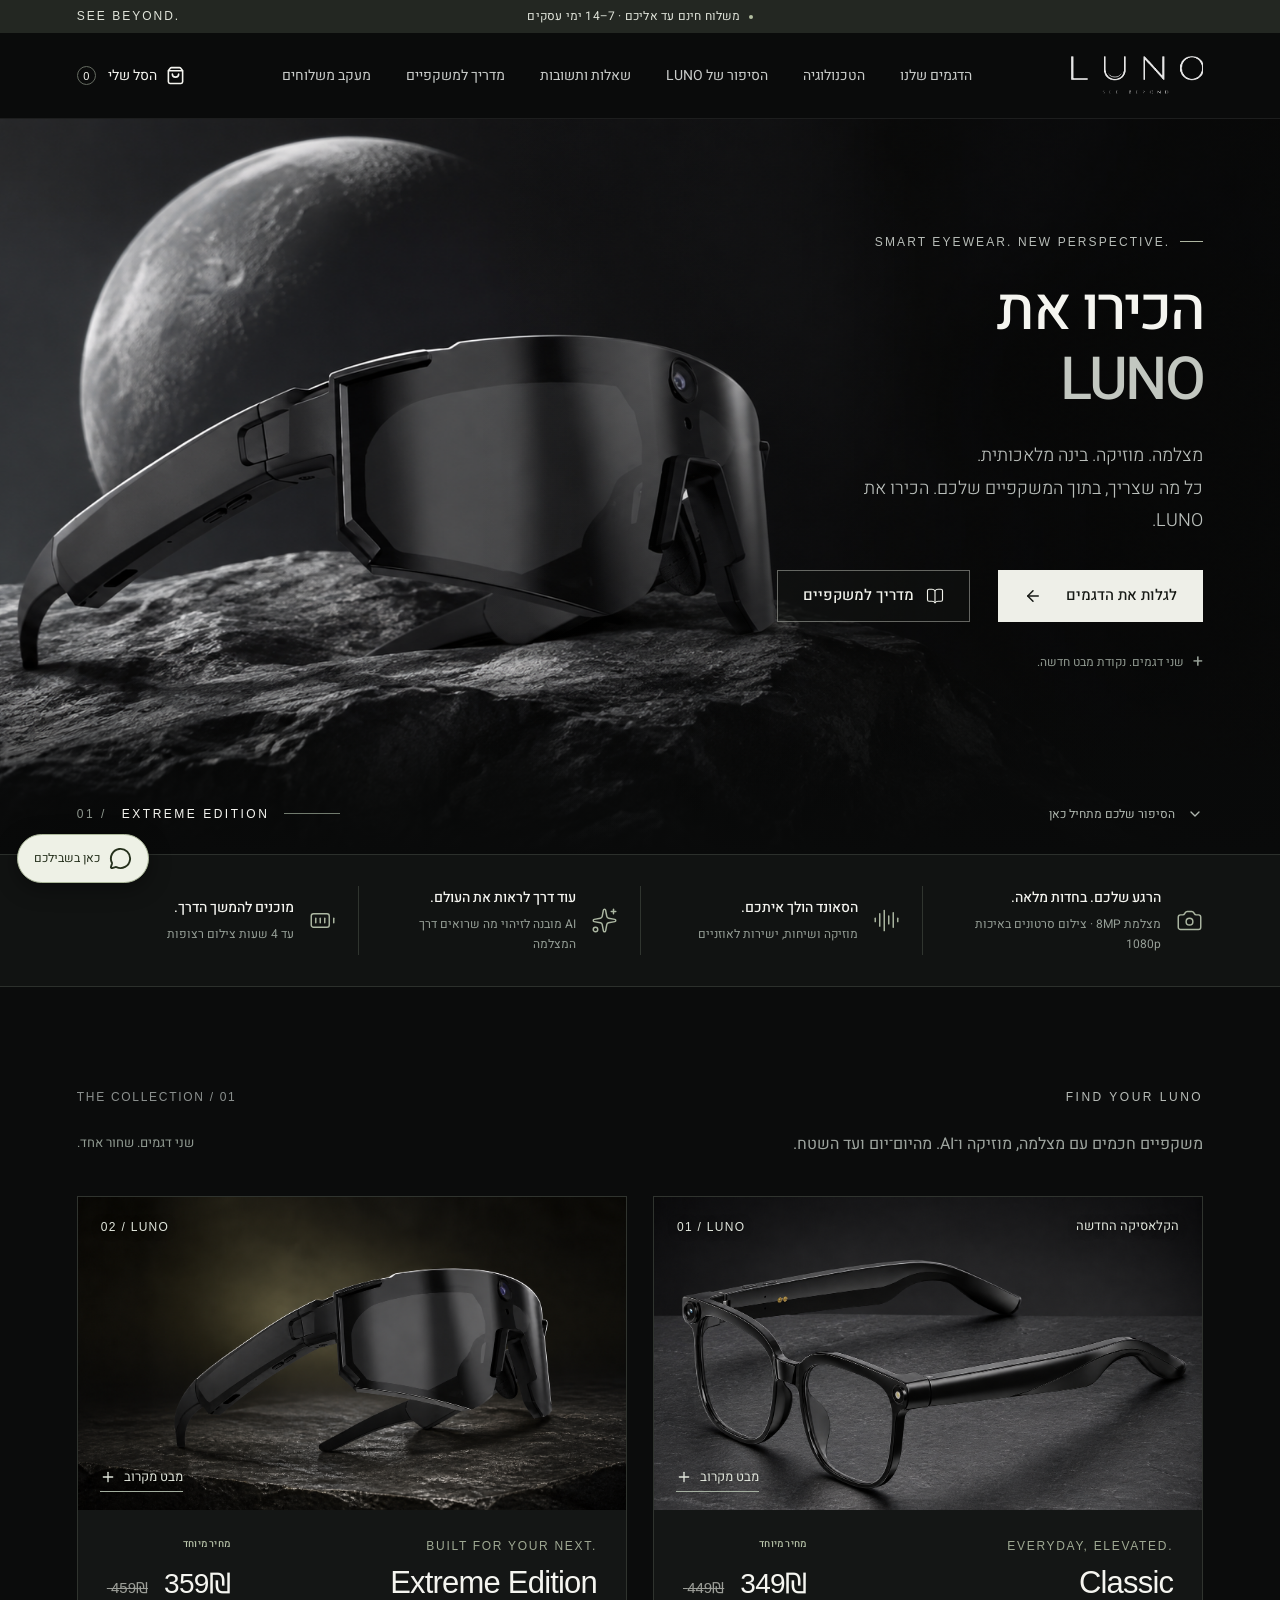
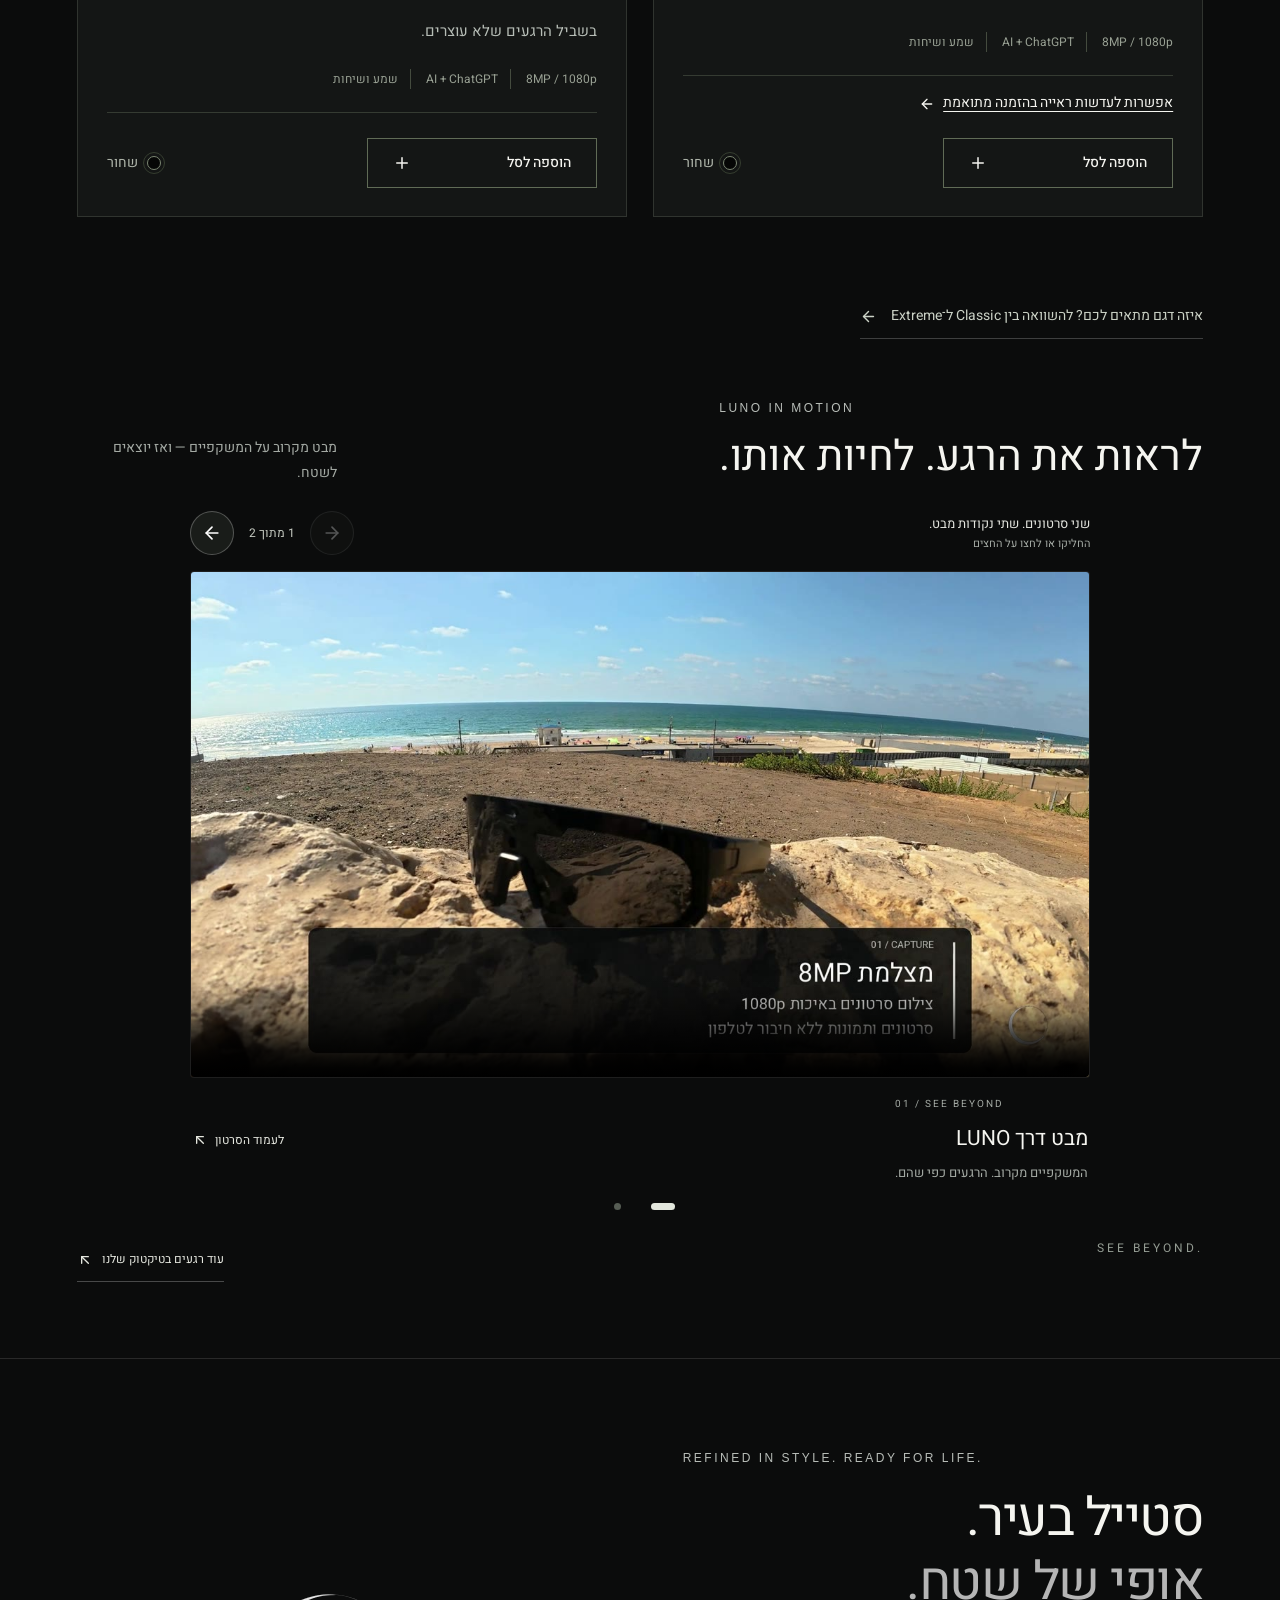
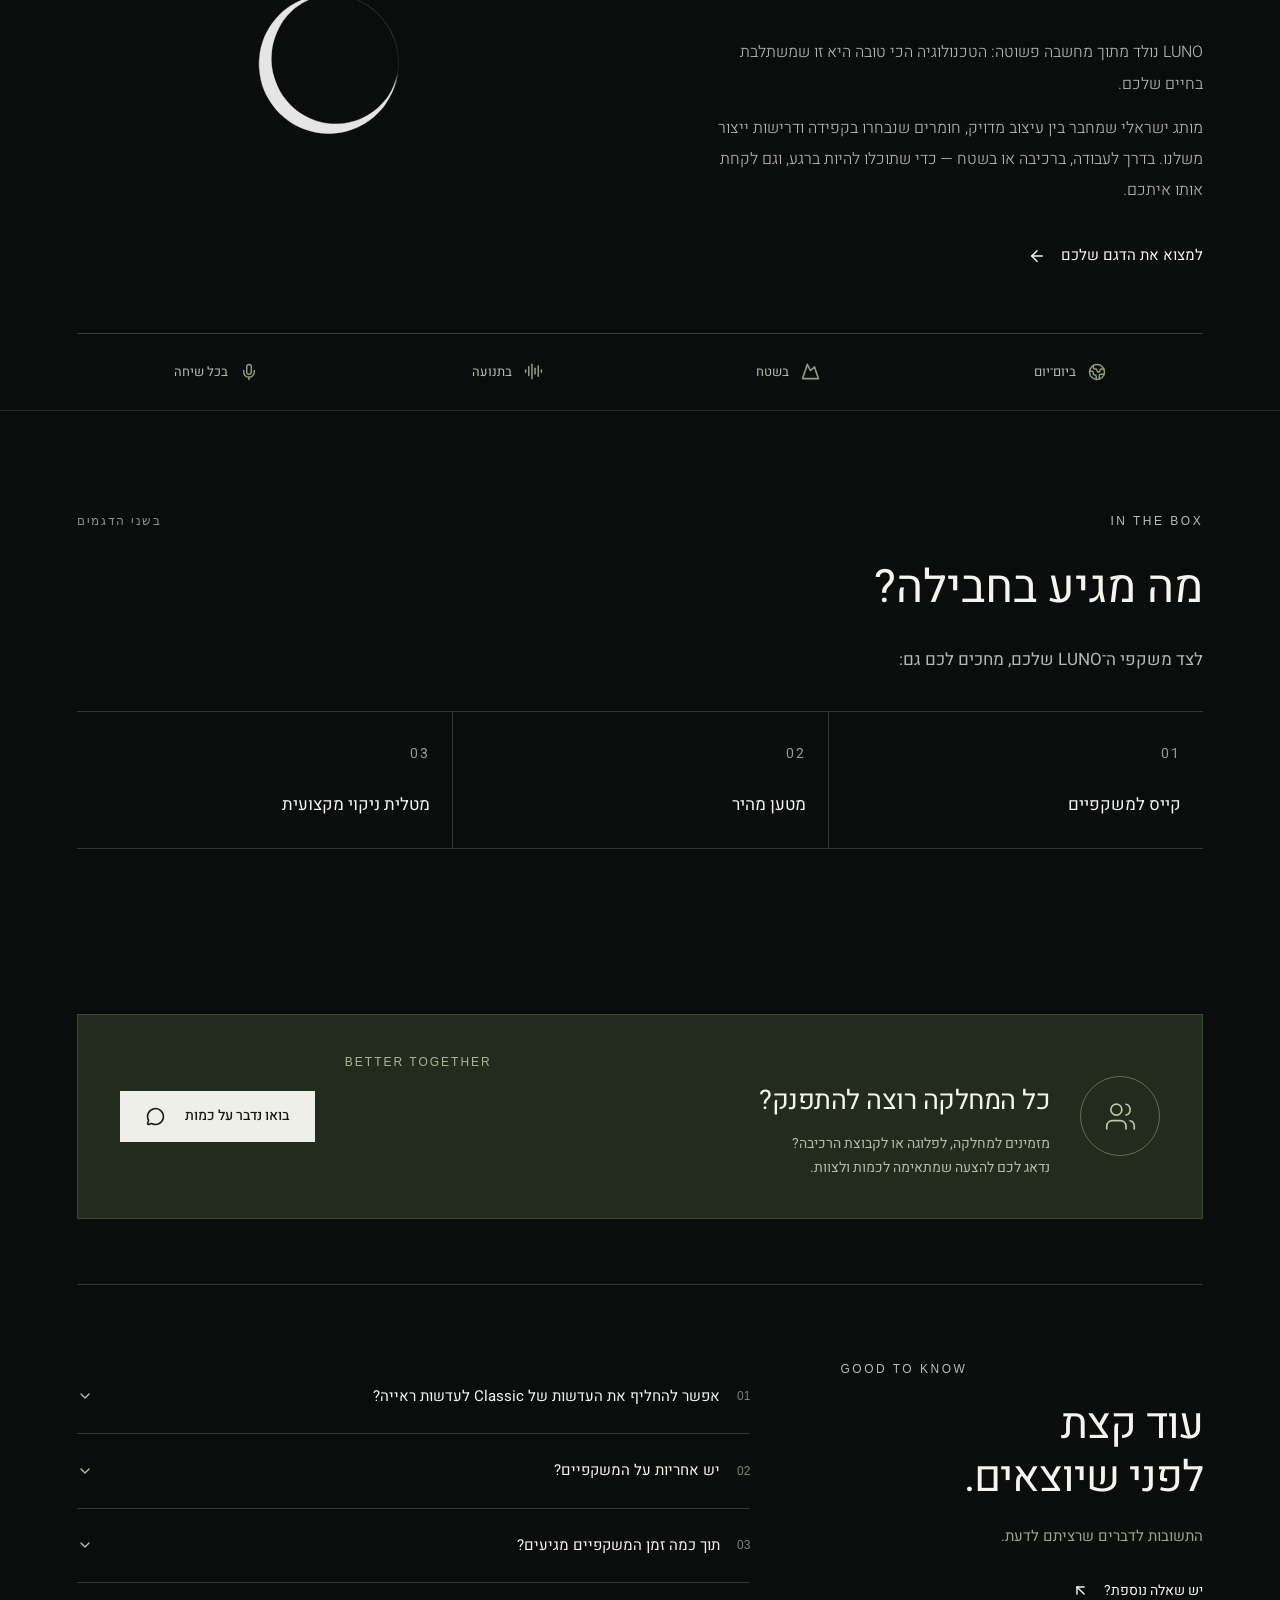
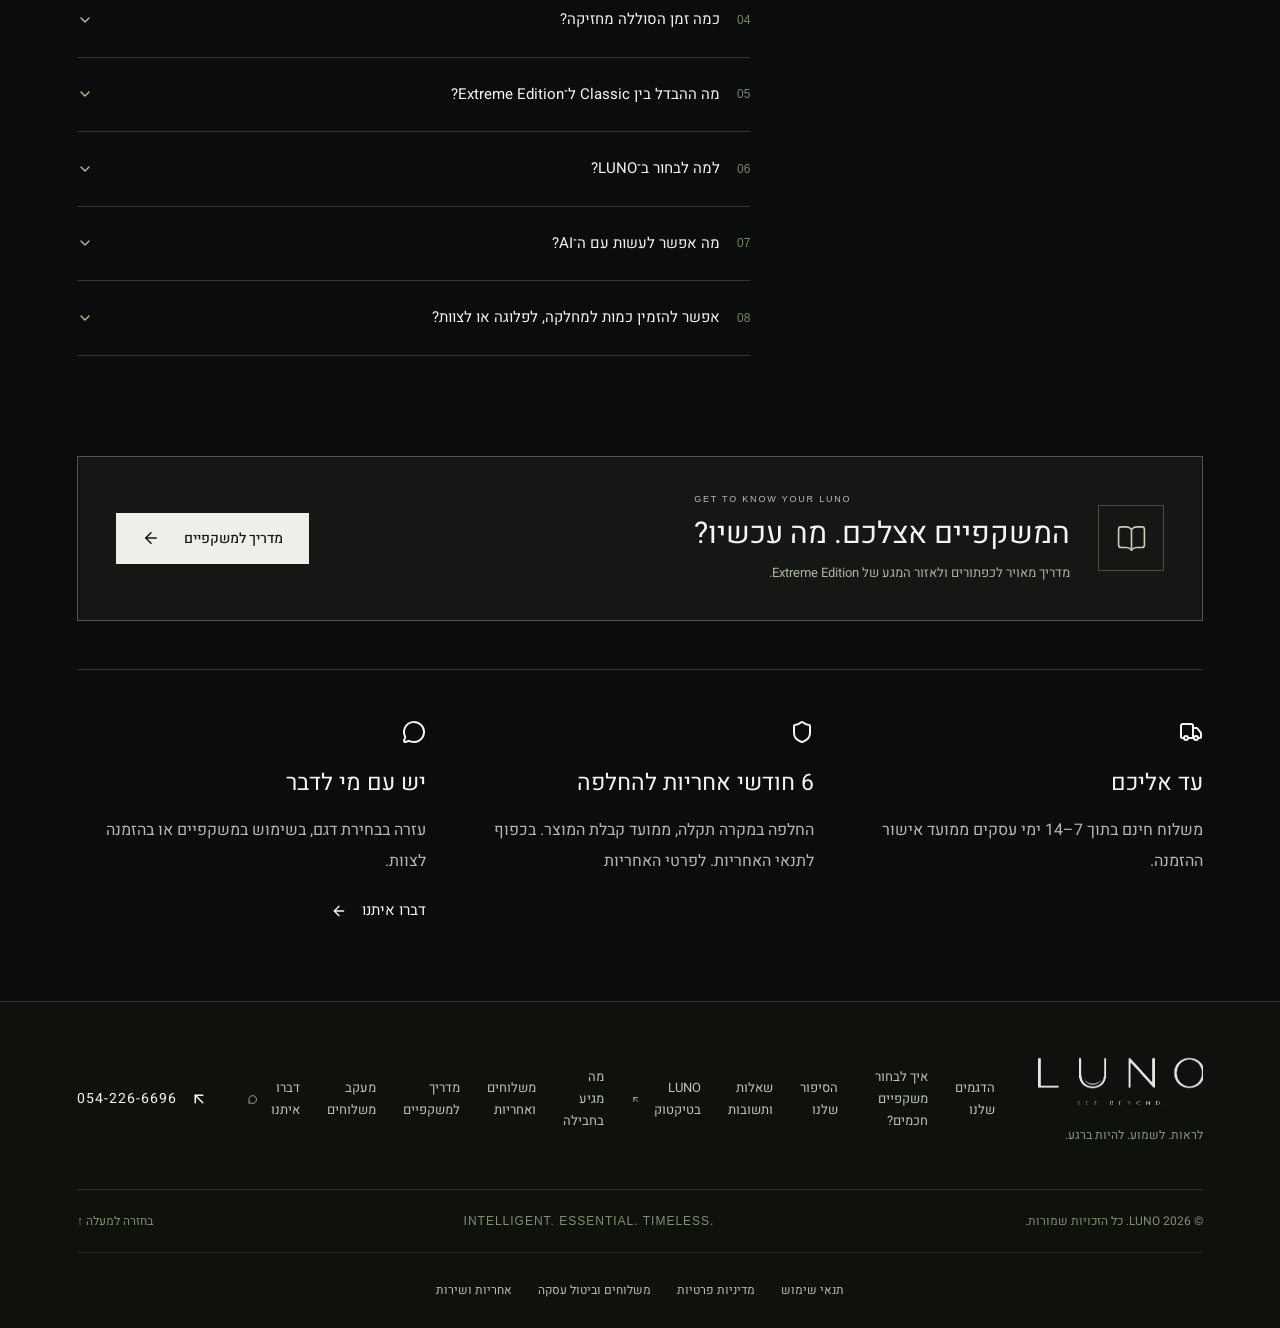
==== commit 45cd068c: "Publish Classic prescription-order option" ====
--- a/index.html
+++ b/index.html
@@ -30,9 +30,9 @@
 }(window, document, 'ttq');
 </script>
 <!-- TikTok Pixel Code End -->
-  <script type="module" crossorigin src="./assets/main-D9XNikxZ.js"></script>
-  <link rel="modulepreload" crossorigin href="./assets/product-Ct0HGLGF.js">
-  <link rel="stylesheet" crossorigin href="./assets/product-CSC69lMc.css">
+  <script type="module" crossorigin src="./assets/main-B7S4CtdI.js"></script>
+  <link rel="modulepreload" crossorigin href="./assets/product-UkAgcJ3Z.js">
+  <link rel="stylesheet" crossorigin href="./assets/product-D475Awa9.css">
 <title>LUNO | משקפיים חכמים עם מצלמה, מוזיקה ו־AI</title>
 <meta name="description" content="הכירו את LUNO. LUNO Classic ב־349 ₪ ו־Extreme Edition ב־359 ₪. משקפיים חכמים עם מצלמה, שמע ו־AI.">
 <link rel="canonical" href="https://lunoil.com/">
--- a/assets/product-D475Awa9.css
+++ b/assets/product-D475Awa9.css
@@ -0,0 +1 @@
+@import "https://fonts.googleapis.com/css2?family=Heebo:wght@300;400;500;600;700;800;900&display=swap";@layer properties{@supports (((-webkit-hyphens:none)) and (not (margin-trim:inline))) or ((-moz-orient:inline) and (not (color:rgb(from red r g b)))){:root,:host{--shimmer-angle:20deg}*,:before,:after,::backdrop{--tw-translate-x:0;--tw-translate-y:0;--tw-translate-z:0;--tw-rotate-x:initial;--tw-rotate-y:initial;--tw-rotate-z:initial;--tw-skew-x:initial;--tw-skew-y:initial;--tw-scroll-snap-strictness:proximity;--tw-space-x-reverse:0;--tw-border-style:solid;--tw-leading:initial;--tw-font-weight:initial;--tw-tracking:initial;--tw-ordinal:initial;--tw-slashed-zero:initial;--tw-numeric-figure:initial;--tw-numeric-spacing:initial;--tw-numeric-fraction:initial;--tw-shadow:0 0 #0000;--tw-shadow-color:initial;--tw-shadow-alpha:100%;--tw-inset-shadow:0 0 #0000;--tw-inset-shadow-color:initial;--tw-inset-shadow-alpha:100%;--tw-ring-color:initial;--tw-ring-shadow:0 0 #0000;--tw-inset-ring-color:initial;--tw-inset-ring-shadow:0 0 #0000;--tw-ring-inset:initial;--tw-ring-offset-width:0px;--tw-ring-offset-color:#fff;--tw-ring-offset-shadow:0 0 #0000;--tw-outline-style:solid;--tw-blur:initial;--tw-brightness:initial;--tw-contrast:initial;--tw-grayscale:initial;--tw-hue-rotate:initial;--tw-invert:initial;--tw-opacity:initial;--tw-saturate:initial;--tw-sepia:initial;--tw-drop-shadow:initial;--tw-drop-shadow-color:initial;--tw-drop-shadow-alpha:100%;--tw-drop-shadow-size:initial;--tw-duration:initial;--tw-ease:initial;--tw-content:"";--tw-scale-x:1;--tw-scale-y:1;--tw-scale-z:1;--tw-backdrop-blur:initial;--tw-backdrop-brightness:initial;--tw-backdrop-contrast:initial;--tw-backdrop-grayscale:initial;--tw-backdrop-hue-rotate:initial;--tw-backdrop-invert:initial;--tw-backdrop-opacity:initial;--tw-backdrop-saturate:initial;--tw-backdrop-sepia:initial;--tw-animation-delay:0s;--tw-animation-direction:normal;--tw-animation-duration:initial;--tw-animation-fill-mode:none;--tw-animation-iteration-count:1;--tw-enter-blur:0;--tw-enter-opacity:1;--tw-enter-rotate:0;--tw-enter-scale:1;--tw-enter-translate-x:0;--tw-enter-translate-y:0;--tw-exit-blur:0;--tw-exit-opacity:1;--tw-exit-rotate:0;--tw-exit-scale:1;--tw-exit-translate-x:0;--tw-exit-translate-y:0;--scroll-fade-t:0px;--scroll-fade-b:0px;--scroll-fade-s:0px;--scroll-fade-e:0px;--scroll-fade-mask:initial;--shimmer-image:initial;--shimmer-text-fill:initial}}}@layer theme{:root,:host{--font-sans:"Heebo", Arial, sans-serif;--font-mono:ui-monospace, SFMono-Regular, Menlo, Monaco, Consolas, "Liberation Mono", "Courier New", monospace;--color-black:#000;--color-white:#fff;--spacing:.25rem;--container-xs:20rem;--container-sm:24rem;--text-xs:.75rem;--text-xs--line-height:calc(1 / .75);--text-sm:.875rem;--text-sm--line-height:calc(1.25 / .875);--text-base:1rem;--text-base--line-height:calc(1.5 / 1);--font-weight-normal:400;--font-weight-medium:500;--tracking-tight:-.025em;--tracking-widest:.1em;--leading-tight:1.25;--leading-snug:1.375;--leading-normal:1.5;--leading-relaxed:1.625;--radius-md:3px;--radius-2xl:1rem;--radius-4xl:2rem;--ease-in-out:cubic-bezier(.4, 0, .2, 1);--animate-spin:spin 1s linear infinite;--animate-pulse:pulse 2s cubic-bezier(.4, 0, .6, 1) infinite;--blur-xs:4px;--aspect-video:16 / 9;--default-transition-duration:.15s;--default-transition-timing-function:cubic-bezier(.4, 0, .2, 1);--default-font-family:"Heebo", Arial, sans-serif;--default-mono-font-family:var(--font-mono);--color-popover:var(--popover);--color-border:var(--border)}}@layer base{*,:after,:before,::backdrop{box-sizing:border-box;border:0 solid;margin:0;padding:0}::file-selector-button{box-sizing:border-box;border:0 solid;margin:0;padding:0}html,:host{-webkit-text-size-adjust:100%;tab-size:4;line-height:1.5;font-family:var(--default-font-family,ui-sans-serif, system-ui, sans-serif, "Apple Color Emoji", "Segoe UI Emoji", "Segoe UI Symbol", "Noto Color Emoji");font-feature-settings:var(--default-font-feature-settings,normal);font-variation-settings:var(--default-font-variation-settings,normal);-webkit-tap-highlight-color:transparent}hr{height:0;color:inherit;border-top-width:1px}abbr:where([title]){-webkit-text-decoration:underline dotted;text-decoration:underline dotted}h1,h2,h3,h4,h5,h6{font-size:inherit;font-weight:inherit}a{color:inherit;-webkit-text-decoration:inherit;-webkit-text-decoration:inherit;-webkit-text-decoration:inherit;-webkit-text-decoration:inherit;text-decoration:inherit}b,strong{font-weight:bolder}code,kbd,samp,pre{font-family:var(--default-mono-font-family,ui-monospace, SFMono-Regular, Menlo, Monaco, Consolas, "Liberation Mono", "Courier New", monospace);font-feature-settings:var(--default-mono-font-feature-settings,normal);font-variation-settings:var(--default-mono-font-variation-settings,normal);font-size:1em}small{font-size:80%}sub,sup{vertical-align:baseline;font-size:75%;line-height:0;position:relative}sub{bottom:-.25em}sup{top:-.5em}table{text-indent:0;border-color:inherit;border-collapse:collapse}:-moz-focusring{outline:auto}progress{vertical-align:baseline}summary{display:list-item}ol,ul,menu{list-style:none}img,svg,video,canvas,audio,iframe,embed,object{vertical-align:middle;display:block}img,video{max-width:100%;height:auto}button,input,select,optgroup,textarea{font:inherit;font-feature-settings:inherit;font-variation-settings:inherit;letter-spacing:inherit;color:inherit;opacity:1;background-color:#0000;border-radius:0}::file-selector-button{font:inherit;font-feature-settings:inherit;font-variation-settings:inherit;letter-spacing:inherit;color:inherit;opacity:1;background-color:#0000;border-radius:0}:where(select:is([multiple],[size])) optgroup{font-weight:bolder}:where(select:is([multiple],[size])) optgroup option{padding-inline-start:20px}::file-selector-button{margin-inline-end:4px}::placeholder{opacity:1}@supports (not ((-webkit-appearance:-apple-pay-button))) or (contain-intrinsic-size:1px){::placeholder{color:currentColor}@supports (color:color-mix(in lab, red, red)){::placeholder{color:color-mix(in oklab, currentcolor 50%, transparent)}}}textarea{resize:vertical}::-webkit-search-decoration{-webkit-appearance:none}::-webkit-date-and-time-value{min-height:1lh;text-align:inherit}::-webkit-datetime-edit{display:inline-flex}::-webkit-datetime-edit-fields-wrapper{padding:0}::-webkit-datetime-edit{padding-block:0}::-webkit-datetime-edit-year-field{padding-block:0}::-webkit-datetime-edit-month-field{padding-block:0}::-webkit-datetime-edit-day-field{padding-block:0}::-webkit-datetime-edit-hour-field{padding-block:0}::-webkit-datetime-edit-minute-field{padding-block:0}::-webkit-datetime-edit-second-field{padding-block:0}::-webkit-datetime-edit-millisecond-field{padding-block:0}::-webkit-datetime-edit-meridiem-field{padding-block:0}::-webkit-calendar-picker-indicator{line-height:1}:-moz-ui-invalid{box-shadow:none}button,input:where([type=button],[type=reset],[type=submit]){appearance:button}::file-selector-button{appearance:button}::-webkit-inner-spin-button{height:auto}::-webkit-outer-spin-button{height:auto}[hidden]:where(:not([hidden=until-found])){display:none!important}}@layer components;@layer utilities{.\@container\/card-header{container:card-header/inline-size}.\@container\/field-group{container:field-group/inline-size}.pointer-events-auto{pointer-events:auto}.pointer-events-none{pointer-events:none}.invisible{visibility:hidden}.sr-only{clip-path:inset(50%);white-space:nowrap;border-width:0;width:1px;height:1px;margin:-1px;padding:0;position:absolute;overflow:hidden}.absolute{position:absolute}.fixed{position:fixed}.relative{position:relative}.static{position:static}.inset-0{inset:calc(var(--spacing) * 0)}.inset-x-0{inset-inline:calc(var(--spacing) * 0)}.inset-x-4{inset-inline:calc(var(--spacing) * 4)}.inset-y-0{inset-block:calc(var(--spacing) * 0)}.inset-s-1\/2{inset-inline-start:50%}.start{inset-inline-start:var(--spacing)}.end{inset-inline-end:var(--spacing)}.-top-12{top:calc(var(--spacing) * -12)}.top-0{top:calc(var(--spacing) * 0)}.top-1\.5{top:calc(var(--spacing) * 1.5)}.top-1\/2{top:50%}.top-1\/3{top:33.3333%}.top-2{top:calc(var(--spacing) * 2)}.top-3{top:calc(var(--spacing) * 3)}.top-3\.5{top:calc(var(--spacing) * 3.5)}.top-\[60\%\]{top:60%}.top-full{top:100%}.top-px{top:1px}.-right-12{right:calc(var(--spacing) * -12)}.right-0{right:calc(var(--spacing) * 0)}.right-1{right:calc(var(--spacing) * 1)}.right-2{right:calc(var(--spacing) * 2)}.right-2\.5{right:calc(var(--spacing) * 2.5)}.right-3{right:calc(var(--spacing) * 3)}.-bottom-12{bottom:calc(var(--spacing) * -12)}.bottom-0{bottom:calc(var(--spacing) * 0)}.bottom-4{bottom:calc(var(--spacing) * 4)}.-left-12{left:calc(var(--spacing) * -12)}.left-1\.5{left:calc(var(--spacing) * 1.5)}.left-1\/2{left:50%}.left-3{left:calc(var(--spacing) * 3)}.isolate{isolation:isolate}.z-0{z-index:0}.z-1{z-index:1}.z-10{z-index:10}.z-20{z-index:20}.z-50{z-index:50}.z-\[calc\(1000-var\(--toast-index\)\)\]{z-index:calc(1000 - var(--toast-index))}.order-first{order:-9999}.order-last{order:9999}.col-start-2{grid-column-start:2}.row-span-2{grid-row:span 2/span 2}.row-start-1{grid-row-start:1}.container{width:100%}@media (width>=40rem){.container{max-width:40rem}}@media (width>=48rem){.container{max-width:48rem}}@media (width>=64rem){.container{max-width:64rem}}@media (width>=80rem){.container{max-width:80rem}}@media (width>=96rem){.container{max-width:96rem}}.m-\(--drawer-inset\,0px\){margin:var(--drawer-inset,0px)}.-mx-1{margin-inline:calc(var(--spacing) * -1)}.-mx-4{margin-inline:calc(var(--spacing) * -4)}.mx-2{margin-inline:calc(var(--spacing) * 2)}.mx-3\.5{margin-inline:calc(var(--spacing) * 3.5)}.mx-auto{margin-inline:auto}.-my-2{margin-block:calc(var(--spacing) * -2)}.my-0\.5{margin-block:calc(var(--spacing) * .5)}.my-1{margin-block:calc(var(--spacing) * 1)}.my-2{margin-block:calc(var(--spacing) * 2)}.my-auto{margin-block:auto}.-mt-4{margin-top:calc(var(--spacing) * -4)}.mt-0\.5{margin-top:calc(var(--spacing) * .5)}.mt-2{margin-top:calc(var(--spacing) * 2)}.mt-4{margin-top:calc(var(--spacing) * 4)}.mt-auto{margin-top:auto}.-mb-4{margin-bottom:calc(var(--spacing) * -4)}.mb-1\.5{margin-bottom:calc(var(--spacing) * 1.5)}.mb-2{margin-bottom:calc(var(--spacing) * 2)}.-ml-1{margin-left:calc(var(--spacing) * -1)}.-ml-4{margin-left:calc(var(--spacing) * -4)}.ml-1{margin-left:calc(var(--spacing) * 1)}.ml-4{margin-left:calc(var(--spacing) * 4)}.ml-auto{margin-left:auto}.line-clamp-1{-webkit-line-clamp:1;-webkit-box-orient:vertical;display:-webkit-box;overflow:hidden}.line-clamp-2{-webkit-line-clamp:2;-webkit-box-orient:vertical;display:-webkit-box;overflow:hidden}.no-scrollbar{-ms-overflow-style:none;scrollbar-width:none}.no-scrollbar::-webkit-scrollbar{display:none}.block{display:block}.contents{display:contents}.flex{display:flex}.grid{display:grid}.hidden{display:none}.inline-flex{display:inline-flex}.table{display:table}.table-caption{display:table-caption}.table-cell{display:table-cell}.table-row{display:table-row}.field-sizing-content{field-sizing:content}.aspect-\(--ratio\){aspect-ratio:var(--ratio)}.aspect-square{aspect-ratio:1}.aspect-video{aspect-ratio:var(--aspect-video)}.size-\(--cell-size\){width:var(--cell-size);height:var(--cell-size)}.size-2{width:calc(var(--spacing) * 2);height:calc(var(--spacing) * 2)}.size-2\.5{width:calc(var(--spacing) * 2.5);height:calc(var(--spacing) * 2.5)}.size-3{width:calc(var(--spacing) * 3);height:calc(var(--spacing) * 3)}.size-4{width:calc(var(--spacing) * 4);height:calc(var(--spacing) * 4)}.size-5{width:calc(var(--spacing) * 5);height:calc(var(--spacing) * 5)}.size-6{width:calc(var(--spacing) * 6);height:calc(var(--spacing) * 6)}.size-7{width:calc(var(--spacing) * 7);height:calc(var(--spacing) * 7)}.size-8{width:calc(var(--spacing) * 8);height:calc(var(--spacing) * 8)}.size-9{width:calc(var(--spacing) * 9);height:calc(var(--spacing) * 9)}.size-10{width:calc(var(--spacing) * 10);height:calc(var(--spacing) * 10)}.size-auto{width:auto;height:auto}.size-full{width:100%;height:100%}.h-\(--accordion-panel-height\){height:var(--accordion-panel-height)}.h-\(--cell-size\){height:var(--cell-size)}.h-\(--drawer-content-height\){height:var(--drawer-content-height)}.h-\(--height\){height:var(--height)}.h-\(--popup-height\){height:var(--popup-height)}.h-\(--positioner-height\){height:var(--positioner-height)}.h-1{height:calc(var(--spacing) * 1)}.h-1\.5{height:calc(var(--spacing) * 1.5)}.h-2{height:calc(var(--spacing) * 2)}.h-2\.5{height:calc(var(--spacing) * 2.5)}.h-4{height:calc(var(--spacing) * 4)}.h-5{height:calc(var(--spacing) * 5)}.h-6{height:calc(var(--spacing) * 6)}.h-7{height:calc(var(--spacing) * 7)}.h-8{height:calc(var(--spacing) * 8)}.h-8\!{height:calc(var(--spacing) * 8)!important}.h-9{height:calc(var(--spacing) * 9)}.h-10{height:calc(var(--spacing) * 10)}.h-12{height:calc(var(--spacing) * 12)}.h-\[calc\(--spacing\(5\.25\)\)\]{height:calc(calc(var(--spacing) * 5.25))}.h-\[calc\(100\%-1px\)\]{height:calc(100% - 1px)}.h-auto{height:auto}.h-full{height:100%}.h-max{height:max-content}.h-px{height:1px}.h-svh{height:100svh}.max-h-\(--available-height\){max-height:var(--available-height)}.max-h-\(--drawer-content-max-height\,none\){max-height:var(--drawer-content-max-height,none)}.max-h-72{max-height:calc(var(--spacing) * 72)}.max-h-\[min\(calc\(--spacing\(72\)---spacing\(9\)\)\,calc\(var\(--available-height\)---spacing\(9\)\)\)\]{max-height:min(calc(calc(var(--spacing) * 72) - calc(var(--spacing) * 9)), calc(var(--available-height) - calc(var(--spacing) * 9)))}.min-h-0{min-height:calc(var(--spacing) * 0)}.min-h-4{min-height:calc(var(--spacing) * 4)}.min-h-8{min-height:calc(var(--spacing) * 8)}.min-h-16{min-height:calc(var(--spacing) * 16)}.min-h-dvh{min-height:100dvh}.min-h-full{min-height:100%}.min-h-svh{min-height:100svh}.w-\(--anchor-width\){width:var(--anchor-width)}.w-\(--cell-size\){width:var(--cell-size)}.w-\(--drawer-content-width\,auto\){width:var(--drawer-content-width,auto)}.w-\(--popup-width\){width:var(--popup-width)}.w-\(--positioner-width\){width:var(--positioner-width)}.w-\(--sidebar-width\){width:var(--sidebar-width)}.w-0{width:calc(var(--spacing) * 0)}.w-1{width:calc(var(--spacing) * 1)}.w-2{width:calc(var(--spacing) * 2)}.w-2\.5{width:calc(var(--spacing) * 2.5)}.w-4{width:calc(var(--spacing) * 4)}.w-5{width:calc(var(--spacing) * 5)}.w-10{width:calc(var(--spacing) * 10)}.w-24{width:calc(var(--spacing) * 24)}.w-64{width:calc(var(--spacing) * 64)}.w-72{width:calc(var(--spacing) * 72)}.w-auto{width:auto}.w-fit{width:fit-content}.w-full{width:100%}.w-max{width:max-content}.w-px{width:1px}.max-w-\(--available-width\){max-width:var(--available-width)}.max-w-\(--skeleton-width\){max-width:var(--skeleton-width)}.max-w-\[80\%\]{max-width:80%}.max-w-\[calc\(100\%-2rem\)\]{max-width:calc(100% - 2rem)}.max-w-full{max-width:100%}.max-w-max{max-width:max-content}.max-w-sm{max-width:var(--container-sm)}.max-w-xs{max-width:var(--container-xs)}.min-w-\(--cell-size\){min-width:var(--cell-size)}.min-w-0{min-width:calc(var(--spacing) * 0)}.min-w-5{min-width:calc(var(--spacing) * 5)}.min-w-7{min-width:calc(var(--spacing) * 7)}.min-w-8{min-width:calc(var(--spacing) * 8)}.min-w-9{min-width:calc(var(--spacing) * 9)}.min-w-16{min-width:calc(var(--spacing) * 16)}.min-w-32{min-width:calc(var(--spacing) * 32)}.min-w-36{min-width:calc(var(--spacing) * 36)}.min-w-40{min-width:calc(var(--spacing) * 40)}.min-w-\[96px\]{min-width:96px}.min-w-\[calc\(var\(--anchor-width\)\+--spacing\(7\)\)\]{min-width:calc(var(--anchor-width) + calc(var(--spacing) * 7))}.flex-1{flex:1}.shrink-0{flex-shrink:0}.grow{flex-grow:1}.grow-0{flex-grow:0}.basis-full{flex-basis:100%}.caption-bottom{caption-side:bottom}.border-collapse{border-collapse:collapse}.origin-\(--transform-origin\){transform-origin:var(--transform-origin)}.origin-bottom{transform-origin:bottom}.-translate-x-1\/2{--tw-translate-x:calc(calc(1 / 2 * 100%) * -1);translate:var(--tw-translate-x) var(--tw-translate-y)}.-translate-x-px{--tw-translate-x:-1px;translate:var(--tw-translate-x) var(--tw-translate-y)}.translate-x-px{--tw-translate-x:1px;translate:var(--tw-translate-x) var(--tw-translate-y)}.-translate-y-1\/2{--tw-translate-y:calc(calc(1 / 2 * 100%) * -1);translate:var(--tw-translate-x) var(--tw-translate-y)}.-translate-y-3\/4{--tw-translate-y:calc(calc(3 / 4 * 100%) * -1);translate:var(--tw-translate-x) var(--tw-translate-y)}.translate-y-0{--tw-translate-y:calc(var(--spacing) * 0);translate:var(--tw-translate-x) var(--tw-translate-y)}.translate-y-3\/4{--tw-translate-y:calc(3 / 4 * 100%);translate:var(--tw-translate-x) var(--tw-translate-y)}.translate-y-\[calc\(-50\%-2px\)\]{--tw-translate-y:calc(-50% - 2px);translate:var(--tw-translate-x) var(--tw-translate-y)}.rotate-45{rotate:45deg}.rotate-90{rotate:90deg}.\[transform\:translateX\(var\(--toast-swipe-movement-x\)\)_translateY\(calc\(var\(--toast-swipe-movement-y\)-\(var\(--toast-index\)\*var\(--peek\)\)-\(var\(--shrink\)\*var\(--height\)\)\)\)_scale\(var\(--scale\)\)\]{transform:translateX(var(--toast-swipe-movement-x)) translateY(calc(var(--toast-swipe-movement-y) - (var(--toast-index) * var(--peek)) - (var(--shrink) * var(--height)))) scale(var(--scale))}.transform-\[translate3d\(var\(--translate-x\,0px\)\,var\(--translate-y\,0px\)\,0\)_scale\(var\(--stack-scale\)\)\]{transform:translate3d(var(--translate-x,0px),var(--translate-y,0px),0) scale(var(--stack-scale))}.scroll-fade-x{--_scroll-fade-size-s:var(--scroll-fade-s-size,var(--scroll-fade-size,min(12%, calc(var(--spacing) * 10))));--_scroll-fade-size-e:var(--scroll-fade-e-size,var(--scroll-fade-size,min(12%, calc(var(--spacing) * 10))));--scroll-fade-inline:linear-gradient(to right, transparent 0, #000 var(--scroll-fade-s,0px), #000 calc(100% - var(--scroll-fade-e,0px)), transparent 100%)}.scroll-fade-x:where([dir=rtl],[dir=rtl] *){--scroll-fade-inline:linear-gradient(to left, transparent 0, #000 var(--scroll-fade-s,0px), #000 calc(100% - var(--scroll-fade-e,0px)), transparent 100%)}.scroll-fade-x{-webkit-mask-image:var(--scroll-fade-mask,var(--scroll-fade-inline));-webkit-mask-image:var(--scroll-fade-mask,var(--scroll-fade-inline));-webkit-mask-image:var(--scroll-fade-mask,var(--scroll-fade-inline));-webkit-mask-image:var(--scroll-fade-mask,var(--scroll-fade-inline));mask-image:var(--scroll-fade-mask,var(--scroll-fade-inline));-webkit-mask-composite:source-in;-webkit-mask-composite:source-in;-webkit-mask-composite:source-in;-webkit-mask-repeat:no-repeat;mask-repeat:no-repeat;-webkit-mask-composite:source-in;mask-composite:intersect}@supports (animation-timeline:scroll()){.scroll-fade-x{animation:1ms ease-in-out scroll-fade-reveal-s,1ms ease-in-out scroll-fade-reveal-e;animation-timeline:scroll(self inline),scroll(self inline);animation-range:0 var(--scroll-fade-reveal,calc(var(--spacing) * 24)), calc(100% - var(--scroll-fade-reveal,calc(var(--spacing) * 24))) 100%;animation-fill-mode:both}}@supports not (animation-timeline:scroll()){.scroll-fade-x{--scroll-fade-s:var(--_scroll-fade-size-s);--scroll-fade-e:var(--_scroll-fade-size-e)}}.scroll-fade-b{--_scroll-fade-size-b:var(--scroll-fade-b-size,var(--scroll-fade-size,min(12%, calc(var(--spacing) * 10))));--scroll-fade-mask:linear-gradient(to bottom, #000 0, #000 calc(100% - var(--scroll-fade-b,0px)), transparent 100%);-webkit-mask-image:var(--scroll-fade-mask);-webkit-mask-image:var(--scroll-fade-mask);-webkit-mask-image:var(--scroll-fade-mask);-webkit-mask-image:var(--scroll-fade-mask);mask-image:var(--scroll-fade-mask);-webkit-mask-composite:source-in;-webkit-mask-composite:source-in;-webkit-mask-composite:source-in;-webkit-mask-repeat:no-repeat;mask-repeat:no-repeat;-webkit-mask-composite:source-in;mask-composite:intersect}@supports (animation-timeline:scroll()){.scroll-fade-b{animation:1ms ease-in-out scroll-fade-reveal-b;animation-timeline:scroll(self y);animation-range:calc(100% - var(--scroll-fade-reveal,calc(var(--spacing) * 24))) 100%;animation-fill-mode:both}}@supports not (animation-timeline:scroll()){.scroll-fade-b{--scroll-fade-b:var(--_scroll-fade-size-b)}}.animate-caret-blink{animation:1.25s ease-out infinite caret-blink}.animate-pulse{animation:var(--animate-pulse)}.animate-spin{animation:var(--animate-spin)}.cursor-default{cursor:default}.cursor-grab{cursor:grab}.cursor-text{cursor:text}.touch-manipulation{touch-action:manipulation}.touch-none{touch-action:none}.resize-none{resize:none}.snap-x{scroll-snap-type:x var(--tw-scroll-snap-strictness)}.snap-mandatory{--tw-scroll-snap-strictness:mandatory}.scroll-my-1{scroll-margin-block:calc(var(--spacing) * 1)}.scroll-px-1{scroll-padding-inline:calc(var(--spacing) * 1)}.scroll-py-1{scroll-padding-block:calc(var(--spacing) * 1)}.list-disc{list-style-type:disc}.list-none{list-style-type:none}.appearance-none{appearance:none}.auto-rows-min{grid-auto-rows:min-content}.grid-rows-\[auto_1fr\]{grid-template-rows:auto 1fr}.flex-col{flex-direction:column}.flex-col-reverse{flex-direction:column-reverse}.flex-row{flex-direction:row}.flex-wrap{flex-wrap:wrap}.place-content-center{place-content:center}.place-items-center{place-items:center}.items-center{align-items:center}.items-end{align-items:flex-end}.items-start{align-items:flex-start}.items-stretch{align-items:stretch}.justify-between{justify-content:space-between}.justify-center{justify-content:center}.justify-start{justify-content:flex-start}.gap-\(--card-spacing\){gap:var(--card-spacing)}.gap-0{gap:calc(var(--spacing) * 0)}.gap-0\.5{gap:calc(var(--spacing) * .5)}.gap-1{gap:calc(var(--spacing) * 1)}.gap-1\.5{gap:calc(var(--spacing) * 1.5)}.gap-2{gap:calc(var(--spacing) * 2)}.gap-2\.5{gap:calc(var(--spacing) * 2.5)}.gap-3{gap:calc(var(--spacing) * 3)}.gap-4{gap:calc(var(--spacing) * 4)}.gap-5{gap:calc(var(--spacing) * 5)}.gap-6{gap:calc(var(--spacing) * 6)}.gap-\[--spacing\(var\(--gap\)\)\]{gap:calc(var(--spacing) * var(--gap))}:where(.-space-x-2>:not(:last-child)){--tw-space-x-reverse:0;margin-inline-start:calc(calc(var(--spacing) * -2) * var(--tw-space-x-reverse));margin-inline-end:calc(calc(var(--spacing) * -2) * calc(1 - var(--tw-space-x-reverse)))}.self-end{align-self:flex-end}.self-start{align-self:flex-start}.self-stretch{align-self:stretch}.justify-self-end{justify-self:flex-end}.truncate{text-overflow:ellipsis;white-space:nowrap;overflow:hidden}.overflow-auto{overflow:auto}.overflow-hidden{overflow:hidden}.overflow-x-auto{overflow-x:auto}.overflow-x-hidden{overflow-x:hidden}.overflow-y-auto{overflow-y:auto}.overscroll-contain{overscroll-behavior:contain}.overscroll-x-contain{overscroll-behavior-x:contain}.rounded-\(--cell-radius\){border-radius:var(--cell-radius)}.rounded-2xl{border-radius:var(--radius-2xl)}.rounded-4xl{border-radius:var(--radius-4xl)}.rounded-\[2px\]{border-radius:2px}.rounded-\[4px\]{border-radius:4px}.rounded-\[calc\(var\(--radius\)-3px\)\]{border-radius:calc(var(--radius) - 3px)}.rounded-\[inherit\]{border-radius:inherit}.rounded-\[min\(var\(--radius-md\)\,10px\)\]{border-radius:min(var(--radius-md), 10px)}.rounded-\[min\(var\(--radius-md\)\,12px\)\]{border-radius:min(var(--radius-md), 12px)}.rounded-full{border-radius:2147483647px}.rounded-lg{border-radius:4px}.rounded-lg\!{border-radius:4px!important}.rounded-md{border-radius:3px}.rounded-none{border-radius:0}.rounded-sm{border-radius:2px}.rounded-xl{border-radius:6px}.rounded-xl\!{border-radius:6px!important}.rounded-t-xl{border-top-left-radius:6px;border-top-right-radius:6px}.rounded-l-\(--cell-radius\){border-top-left-radius:var(--cell-radius);border-bottom-left-radius:var(--cell-radius)}.rounded-tl-sm{border-top-left-radius:2px}.rounded-r-\(--cell-radius\){border-top-right-radius:var(--cell-radius);border-bottom-right-radius:var(--cell-radius)}.rounded-b-xl{border-bottom-right-radius:6px;border-bottom-left-radius:6px}.border{border-style:var(--tw-border-style);border-width:1px}.border-0{border-style:var(--tw-border-style);border-width:0}.border-\[1\.5px\]{border-style:var(--tw-border-style);border-width:1.5px}.border-y{border-block-style:var(--tw-border-style);border-block-width:1px}.border-t{border-top-style:var(--tw-border-style);border-top-width:1px}.border-r{border-right-style:var(--tw-border-style);border-right-width:1px}.border-b{border-bottom-style:var(--tw-border-style);border-bottom-width:1px}.border-l{border-left-style:var(--tw-border-style);border-left-width:1px}.border-dashed{--tw-border-style:dashed;border-style:dashed}.border-none{--tw-border-style:none;border-style:none}.border-\(--color-border\){border-color:var(--color-border)}.border-border,.border-border\/50{border-color:var(--border)}@supports (color:color-mix(in lab, red, red)){.border-border\/50{border-color:color-mix(in oklab, var(--border) 50%, transparent)}}.border-input,.border-input\/30{border-color:var(--border)}@supports (color:color-mix(in lab, red, red)){.border-input\/30{border-color:color-mix(in oklab, var(--border) 30%, transparent)}}.border-ring{border-color:#c9cebf}.border-transparent{border-color:#0000}.bg-\(--color-bg\){background-color:var(--color-bg)}.bg-\[Canvas\]{background-color:canvas}.bg-background{background-color:var(--background)}.bg-black\/10{background-color:#0000001a}@supports (color:color-mix(in lab, red, red)){.bg-black\/10{background-color:color-mix(in oklab, var(--color-black) 10%, transparent)}}.bg-border{background-color:var(--border)}.bg-card{background-color:var(--card)}.bg-destructive\/10{background-color:oklab(73.2682% .108005 .0397881/.1)}.bg-foreground{background-color:var(--foreground)}.bg-input,.bg-input\/30{background-color:var(--border)}@supports (color:color-mix(in lab, red, red)){.bg-input\/30{background-color:color-mix(in oklab, var(--border) 30%, transparent)}}.bg-muted,.bg-muted\/50{background-color:var(--muted)}@supports (color:color-mix(in lab, red, red)){.bg-muted\/50{background-color:color-mix(in oklab, var(--muted) 50%, transparent)}}.bg-popover{background-color:var(--popover)}.bg-primary{background-color:var(--primary)}.bg-primary-foreground{background-color:var(--primary-foreground)}.bg-secondary{background-color:var(--secondary)}.bg-transparent{background-color:#0000}.bg-white{background-color:var(--color-white)}.bg-clip-padding{background-clip:padding-box}.fill-foreground{fill:var(--foreground)}.object-cover{object-fit:cover}.p-\(--card-spacing\){padding:var(--card-spacing)}.p-0{padding:calc(var(--spacing) * 0)}.p-1{padding:calc(var(--spacing) * 1)}.p-2{padding:calc(var(--spacing) * 2)}.p-2\.5{padding:calc(var(--spacing) * 2.5)}.p-4{padding:calc(var(--spacing) * 4)}.p-6{padding:calc(var(--spacing) * 6)}.p-\[3px\]{padding:3px}.p-px{padding:1px}.px-\(--card-spacing\){padding-inline:var(--card-spacing)}.px-\(--cell-size\){padding-inline:var(--cell-size)}.px-1{padding-inline:calc(var(--spacing) * 1)}.px-1\.5{padding-inline:calc(var(--spacing) * 1.5)}.px-2{padding-inline:calc(var(--spacing) * 2)}.px-2\.5{padding-inline:calc(var(--spacing) * 2.5)}.px-3{padding-inline:calc(var(--spacing) * 3)}.py-\(--card-spacing\){padding-block:var(--card-spacing)}.py-0\.5{padding-block:calc(var(--spacing) * .5)}.py-1{padding-block:calc(var(--spacing) * 1)}.py-1\.5{padding-block:calc(var(--spacing) * 1.5)}.py-2{padding-block:calc(var(--spacing) * 2)}.py-2\.5{padding-block:calc(var(--spacing) * 2.5)}.py-6{padding-block:calc(var(--spacing) * 6)}.py-\[2px\]{padding-block:2px}.pt-0{padding-top:calc(var(--spacing) * 0)}.pt-2{padding-top:calc(var(--spacing) * 2)}.pt-3{padding-top:calc(var(--spacing) * 3)}.pt-4{padding-top:calc(var(--spacing) * 4)}.pr-1\.5{padding-right:calc(var(--spacing) * 1.5)}.pr-1\.5\!{padding-right:calc(var(--spacing) * 1.5)!important}.pr-2{padding-right:calc(var(--spacing) * 2)}.pr-8{padding-right:calc(var(--spacing) * 8)}.pb-0{padding-bottom:calc(var(--spacing) * 0)}.pb-2{padding-bottom:calc(var(--spacing) * 2)}.pb-2\.5{padding-bottom:calc(var(--spacing) * 2.5)}.pb-3{padding-bottom:calc(var(--spacing) * 3)}.pl-1\.5{padding-left:calc(var(--spacing) * 1.5)}.pl-1\.5\!{padding-left:calc(var(--spacing) * 1.5)!important}.pl-2{padding-left:calc(var(--spacing) * 2)}.pl-2\.5{padding-left:calc(var(--spacing) * 2.5)}.pl-4{padding-left:calc(var(--spacing) * 4)}.pl-7{padding-left:calc(var(--spacing) * 7)}.text-center{text-align:center}.text-left{text-align:left}.align-middle{vertical-align:middle}.font-heading{font-family:var(--font-sans)}.font-mono{font-family:var(--font-mono)}.font-sans{font-family:Heebo,Arial,sans-serif}.text-base{font-size:var(--text-base);line-height:var(--tw-leading,var(--text-base--line-height))}.text-sm{font-size:var(--text-sm);line-height:var(--tw-leading,var(--text-sm--line-height))}.text-sm\/relaxed{font-size:var(--text-sm);line-height:var(--leading-relaxed)}.text-xs{font-size:var(--text-xs);line-height:var(--tw-leading,var(--text-xs--line-height))}.text-\[0\.8rem\]{font-size:.8rem}.leading-none{--tw-leading:1;line-height:1}.leading-normal{--tw-leading:var(--leading-normal);line-height:var(--leading-normal)}.leading-relaxed{--tw-leading:var(--leading-relaxed);line-height:var(--leading-relaxed)}.leading-snug{--tw-leading:var(--leading-snug);line-height:var(--leading-snug)}.leading-tight{--tw-leading:var(--leading-tight);line-height:var(--leading-tight)}.font-medium{--tw-font-weight:var(--font-weight-medium);font-weight:var(--font-weight-medium)}.font-normal{--tw-font-weight:var(--font-weight-normal);font-weight:var(--font-weight-normal)}.tracking-tight{--tw-tracking:var(--tracking-tight);letter-spacing:var(--tracking-tight)}.tracking-widest{--tw-tracking:var(--tracking-widest);letter-spacing:var(--tracking-widest)}.text-balance{text-wrap:balance}.wrap-break-word{overflow-wrap:break-word}.whitespace-nowrap{white-space:nowrap}.text-\[CanvasText\]{color:canvastext}.text-background{color:var(--background)}.text-card-foreground{color:var(--foreground)}.text-current{color:currentColor}.text-destructive{color:#e88a8a}.text-foreground,.text-foreground\/60{color:var(--foreground)}@supports (color:color-mix(in lab, red, red)){.text-foreground\/60{color:color-mix(in oklab, var(--foreground) 60%, transparent)}}.text-muted-foreground{color:var(--muted-foreground)}.text-popover-foreground{color:var(--foreground)}.text-primary{color:var(--primary)}.text-primary-foreground{color:var(--primary-foreground)}.text-secondary-foreground{color:var(--foreground)}.tabular-nums{--tw-numeric-spacing:tabular-nums;font-variant-numeric:var(--tw-ordinal,) var(--tw-slashed-zero,) var(--tw-numeric-figure,) var(--tw-numeric-spacing,) var(--tw-numeric-fraction,)}.underline-offset-4{text-underline-offset:4px}.opacity-0{opacity:0}.opacity-50{opacity:.5}.opacity-60{opacity:.6}.opacity-\[max\(var\(--drawer-overlay-min-opacity\,0\)\,calc\(1-var\(--drawer-swipe-progress\)\)\)\]{opacity:max(var(--drawer-overlay-min-opacity,0), calc(1 - var(--drawer-swipe-progress)))}.bg-blend-color{background-blend-mode:color}.shadow{--tw-shadow:0 1px 3px 0 var(--tw-shadow-color,#0000001a), 0 1px 2px -1px var(--tw-shadow-color,#0000001a);box-shadow:var(--tw-inset-shadow), var(--tw-inset-ring-shadow), var(--tw-ring-offset-shadow), var(--tw-ring-shadow), var(--tw-shadow)}.shadow-\[0_0_0_1px_var\(--sidebar-border\)\]{--tw-shadow:0 0 0 1px var(--tw-shadow-color,var(--sidebar-border));box-shadow:var(--tw-inset-shadow), var(--tw-inset-ring-shadow), var(--tw-ring-offset-shadow), var(--tw-ring-shadow), var(--tw-shadow)}.shadow-lg{--tw-shadow:0 10px 15px -3px var(--tw-shadow-color,#0000001a), 0 4px 6px -4px var(--tw-shadow-color,#0000001a);box-shadow:var(--tw-inset-shadow), var(--tw-inset-ring-shadow), var(--tw-ring-offset-shadow), var(--tw-ring-shadow), var(--tw-shadow)}.shadow-md{--tw-shadow:0 4px 6px -1px var(--tw-shadow-color,#0000001a), 0 2px 4px -2px var(--tw-shadow-color,#0000001a);box-shadow:var(--tw-inset-shadow), var(--tw-inset-ring-shadow), var(--tw-ring-offset-shadow), var(--tw-ring-shadow), var(--tw-shadow)}.shadow-none{--tw-shadow:0 0 #0000;box-shadow:var(--tw-inset-shadow), var(--tw-inset-ring-shadow), var(--tw-ring-offset-shadow), var(--tw-ring-shadow), var(--tw-shadow)}.shadow-none\!{--tw-shadow:0 0 #0000!important;box-shadow:var(--tw-inset-shadow), var(--tw-inset-ring-shadow), var(--tw-ring-offset-shadow), var(--tw-ring-shadow), var(--tw-shadow)!important}.shadow-xl{--tw-shadow:0 20px 25px -5px var(--tw-shadow-color,#0000001a), 0 8px 10px -6px var(--tw-shadow-color,#0000001a);box-shadow:var(--tw-inset-shadow), var(--tw-inset-ring-shadow), var(--tw-ring-offset-shadow), var(--tw-ring-shadow), var(--tw-shadow)}.ring-0{--tw-ring-shadow:var(--tw-ring-inset,) 0 0 0 calc(0px + var(--tw-ring-offset-width)) var(--tw-ring-color,currentcolor);box-shadow:var(--tw-inset-shadow), var(--tw-inset-ring-shadow), var(--tw-ring-offset-shadow), var(--tw-ring-shadow), var(--tw-shadow)}.ring-1{--tw-ring-shadow:var(--tw-ring-inset,) 0 0 0 calc(1px + var(--tw-ring-offset-width)) var(--tw-ring-color,currentcolor);box-shadow:var(--tw-inset-shadow), var(--tw-inset-ring-shadow), var(--tw-ring-offset-shadow), var(--tw-ring-shadow), var(--tw-shadow)}.ring-2{--tw-ring-shadow:var(--tw-ring-inset,) 0 0 0 calc(2px + var(--tw-ring-offset-width)) var(--tw-ring-color,currentcolor);box-shadow:var(--tw-inset-shadow), var(--tw-inset-ring-shadow), var(--tw-ring-offset-shadow), var(--tw-ring-shadow), var(--tw-shadow)}.ring-3{--tw-ring-shadow:var(--tw-ring-inset,) 0 0 0 calc(3px + var(--tw-ring-offset-width)) var(--tw-ring-color,currentcolor);box-shadow:var(--tw-inset-shadow), var(--tw-inset-ring-shadow), var(--tw-ring-offset-shadow), var(--tw-ring-shadow), var(--tw-shadow)}.ring-background{--tw-ring-color:var(--background)}.ring-card{--tw-ring-color:var(--card)}.ring-foreground\/10{--tw-ring-color:var(--foreground)}@supports (color:color-mix(in lab, red, red)){.ring-foreground\/10{--tw-ring-color:color-mix(in oklab, var(--foreground) 10%, transparent)}}.ring-ring\/50{--tw-ring-color:oklab(84.3331% -.0111767 .0179572/.5)}.ring-offset-background{--tw-ring-offset-color:var(--background)}.outline-hidden{--tw-outline-style:none;outline-style:none}@media (forced-colors:active){.outline-hidden{outline-offset:2px;outline:2px solid #0000}}.outline{outline-style:var(--tw-outline-style);outline-width:1px}.filter{filter:var(--tw-blur,) var(--tw-brightness,) var(--tw-contrast,) var(--tw-grayscale,) var(--tw-hue-rotate,) var(--tw-invert,) var(--tw-saturate,) var(--tw-sepia,) var(--tw-drop-shadow,)}.transition{transition-property:color,background-color,border-color,outline-color,text-decoration-color,fill,stroke,--tw-gradient-from,--tw-gradient-via,--tw-gradient-to,opacity,box-shadow,transform,translate,scale,rotate,filter,-webkit-backdrop-filter,backdrop-filter,display,content-visibility,overlay,pointer-events;transition-timing-function:var(--tw-ease,var(--default-transition-timing-function));transition-duration:var(--tw-duration,var(--default-transition-duration))}.transition-\[color\,box-shadow\]{transition-property:color,box-shadow;transition-timing-function:var(--tw-ease,var(--default-transition-timing-function));transition-duration:var(--tw-duration,var(--default-transition-duration))}.transition-\[left\,right\,width\]{transition-property:left,right,width;transition-timing-function:var(--tw-ease,var(--default-transition-timing-function));transition-duration:var(--tw-duration,var(--default-transition-duration))}.transition-\[margin\,opacity\]{transition-property:margin,opacity;transition-timing-function:var(--tw-ease,var(--default-transition-timing-function));transition-duration:var(--tw-duration,var(--default-transition-duration))}.transition-\[opacity\,transform\,translate\]{transition-property:opacity,transform,translate;transition-timing-function:var(--tw-ease,var(--default-transition-timing-function));transition-duration:var(--tw-duration,var(--default-transition-duration))}.transition-\[opacity\,transform\,width\,height\,scale\,translate\]{transition-property:opacity,transform,width,height,scale,translate;transition-timing-function:var(--tw-ease,var(--default-transition-timing-function));transition-duration:var(--tw-duration,var(--default-transition-duration))}.transition-\[top\,left\,right\,bottom\]{transition-property:top,left,right,bottom;transition-timing-function:var(--tw-ease,var(--default-transition-timing-function));transition-duration:var(--tw-duration,var(--default-transition-duration))}.transition-\[transform\,height\,opacity\,filter\]{transition-property:transform,height,opacity,filter;transition-timing-function:var(--tw-ease,var(--default-transition-timing-function));transition-duration:var(--tw-duration,var(--default-transition-duration))}.transition-\[translate\,scale\,opacity\]{transition-property:translate,scale,opacity;transition-timing-function:var(--tw-ease,var(--default-transition-timing-function));transition-duration:var(--tw-duration,var(--default-transition-duration))}.transition-\[width\,height\,padding\]{transition-property:width,height,padding;transition-timing-function:var(--tw-ease,var(--default-transition-timing-function));transition-duration:var(--tw-duration,var(--default-transition-duration))}.transition-\[width\]{transition-property:width;transition-timing-function:var(--tw-ease,var(--default-transition-timing-function));transition-duration:var(--tw-duration,var(--default-transition-duration))}.transition-all{transition-property:all;transition-timing-function:var(--tw-ease,var(--default-transition-timing-function));transition-duration:var(--tw-duration,var(--default-transition-duration))}.transition-colors{transition-property:color,background-color,border-color,outline-color,text-decoration-color,fill,stroke,--tw-gradient-from,--tw-gradient-via,--tw-gradient-to;transition-timing-function:var(--tw-ease,var(--default-transition-timing-function));transition-duration:var(--tw-duration,var(--default-transition-duration))}.transition-opacity{transition-property:opacity;transition-timing-function:var(--tw-ease,var(--default-transition-timing-function));transition-duration:var(--tw-duration,var(--default-transition-duration))}.transition-transform{transition-property:transform,translate,scale,rotate;transition-timing-function:var(--tw-ease,var(--default-transition-timing-function));transition-duration:var(--tw-duration,var(--default-transition-duration))}.transition-none{transition-property:none}.duration-100{--tw-duration:.1s;transition-duration:.1s}.duration-150{--tw-duration:.15s;transition-duration:.15s}.duration-200{--tw-duration:.2s;transition-duration:.2s}.duration-250{--tw-duration:.25s;transition-duration:.25s}.duration-300{--tw-duration:.3s;transition-duration:.3s}.duration-450{--tw-duration:.45s;transition-duration:.45s}.duration-1000{--tw-duration:1s;transition-duration:1s}.duration-\[0\.35s\]{--tw-duration:.35s;transition-duration:.35s}.ease-\[cubic-bezier\(0\.22\,1\,0\.36\,1\)\]{--tw-ease:cubic-bezier(.22,1,.36,1);transition-timing-function:cubic-bezier(.22,1,.36,1)}.ease-\[cubic-bezier\(0\.32\,0\.72\,0\,1\)\]{--tw-ease:cubic-bezier(.32,.72,0,1);transition-timing-function:cubic-bezier(.32,.72,0,1)}.ease-\[cubic-bezier\(0\.45\,1\.005\,0\,1\.005\)\]{--tw-ease:cubic-bezier(.45,1.005,0,1.005);transition-timing-function:cubic-bezier(.45,1.005,0,1.005)}.ease-in-out{--tw-ease:var(--ease-in-out);transition-timing-function:var(--ease-in-out)}.ease-linear{--tw-ease:linear;transition-timing-function:linear}.will-change-transform{will-change:transform}.contain-content{contain:content}.outline-none{--tw-outline-style:none;outline-style:none}.select-none{-webkit-user-select:none;user-select:none}.select-text{-webkit-user-select:text;user-select:text}.\[--bleed\:3rem\]{--bleed:3rem}.\[--card-spacing\:--spacing\(4\)\]{--card-spacing:calc(var(--spacing) * 4)}.\[--cell-radius\:var\(--radius-md\)\]{--cell-radius:var(--radius-md)}.\[--cell-size\:--spacing\(7\)\]{--cell-size:calc(var(--spacing) * 7)}.\[--drawer-content-height\:var\(--drawer-height\,auto\)\]{--drawer-content-height:var(--drawer-height,auto)}.\[--gap\:0\.75rem\]{--gap:.75rem}.\[--height\:var\(--toast-frontmost-height\,var\(--toast-height\)\)\]{--height:var(--toast-frontmost-height,var(--toast-height))}.\[--offset-y\:calc\(var\(--toast-offset-y\)\*-1\+calc\(var\(--toast-index\)\*var\(--gap\)\*-1\)\+var\(--toast-swipe-movement-y\)\)\]{--offset-y:calc(var(--toast-offset-y) * -1 + calc(var(--toast-index) * var(--gap) * -1) + var(--toast-swipe-movement-y))}.\[--peek\:0\.75rem\]{--peek:.75rem}.\[--peek\:1rem\]{--peek:1rem}.\[--scale\:calc\(max\(0\,1-\(var\(--toast-index\)\*0\.1\)\)\)\]{--scale:calc(max(0, 1 - (var(--toast-index) * .1)))}.\[--shrink\:calc\(1-var\(--scale\)\)\]{--shrink:calc(1 - var(--scale))}.\[--stack-height\:var\(--drawer-frontmost-height\,var\(--drawer-height\,0px\)\)\]{--stack-height:var(--drawer-frontmost-height,var(--drawer-height,0px))}.\[--stack-peek-offset\:max\(0px\,calc\(\(var\(--nested-drawers\)-var\(--stack-progress\)\)\*var\(--peek\)\)\)\]{--stack-peek-offset:max(0px, calc((var(--nested-drawers) - var(--stack-progress)) * var(--peek)))}.\[--stack-progress\:clamp\(0\,var\(--drawer-swipe-progress\)\,1\)\]{--stack-progress:clamp(0, var(--drawer-swipe-progress), 1)}.\[--stack-scale-base\:max\(0\,calc\(1-\(var\(--nested-drawers\)\*var\(--stack-step\)\)\)\)\]{--stack-scale-base:max(0, calc(1 - (var(--nested-drawers) * var(--stack-step))))}.\[--stack-scale\:clamp\(0\,calc\(var\(--stack-scale-base\)\+\(var\(--stack-step\)\*var\(--stack-progress\)\)\)\,1\)\]{--stack-scale:clamp(0, calc(var(--stack-scale-base) + (var(--stack-step) * var(--stack-progress))), 1)}.\[--stack-shrink\:calc\(1-var\(--stack-scale\)\)\]{--stack-shrink:calc(1 - var(--stack-scale))}.\[--stack-step\:0\.05\]{--stack-step:.05}.\[contain-intrinsic-size\:auto_10rem\]{contain-intrinsic-size:auto 10rem}.\[content-visibility\:auto\]{content-visibility:auto}.\[interpolate-size\:allow-keywords\]{interpolate-size:allow-keywords}.\[transition\:transform_500ms_cubic-bezier\(0\.22\,1\,0\.36\,1\)\,opacity_500ms\,height_150ms\]{transition:transform .5s cubic-bezier(.22,1,.36,1),opacity .5s,height .15s}:is(.\*\:w-full>*){width:100%}.not-last\:border-b:not(:last-child){border-bottom-style:var(--tw-border-style);border-bottom-width:1px}.group-focus-within\/menu-item\:opacity-100:is(:where(.group\/menu-item):focus-within *){opacity:1}@media (hover:hover){.group-hover\/menu-item\:opacity-100:is(:where(.group\/menu-item):hover *){opacity:1}}.group-focus\/context-menu-item\:text-accent-foreground:is(:where(.group\/context-menu-item):focus *),.group-focus\/dropdown-menu-item\:text-accent-foreground:is(:where(.group\/dropdown-menu-item):focus *),.group-focus\/menubar-item\:text-accent-foreground:is(:where(.group\/menubar-item):focus *){color:var(--foreground)}.group-has-disabled\/field\:opacity-50:is(:where(.group\/field):has(:disabled) *){opacity:.5}.group-has-data-\[sidebar\=menu-action\]\/menu-item\:pr-8:is(:where(.group\/menu-item):has([data-sidebar=menu-action]) *){padding-right:calc(var(--spacing) * 8)}.group-has-data-\[size\=lg\]\/avatar-group\:size-10:is(:where(.group\/avatar-group):has([data-size=lg]) *){width:calc(var(--spacing) * 10);height:calc(var(--spacing) * 10)}.group-has-data-\[size\=sm\]\/avatar-group\:size-6:is(:where(.group\/avatar-group):has([data-size=sm]) *){width:calc(var(--spacing) * 6);height:calc(var(--spacing) * 6)}.group-has-data-\[slot\=combobox-clear\]\/input-group\:hidden:is(:where(.group\/input-group):has([data-slot=combobox-clear]) *),.group-has-data-\[slot\=command-shortcut\]\/command-item\:hidden:is(:where(.group\/command-item):has([data-slot=command-shortcut]) *){display:none}.group-has-data-\[slot\=item-description\]\/item\:translate-y-0\.5:is(:where(.group\/item):has([data-slot=item-description]) *){--tw-translate-y:calc(var(--spacing) * .5);translate:var(--tw-translate-x) var(--tw-translate-y)}.group-has-data-\[slot\=item-description\]\/item\:self-start:is(:where(.group\/item):has([data-slot=item-description]) *){align-self:flex-start}.group-has-data-\[slot\=message-footer\]\/message\:-translate-y-8:is(:where(.group\/message):has([data-slot=message-footer]) *){--tw-translate-y:calc(var(--spacing) * -8);translate:var(--tw-translate-x) var(--tw-translate-y)}.group-has-data-\[variant\=ghost\]\/message\:px-0:is(:where(.group\/message):has([data-variant=ghost]) *){padding-inline:calc(var(--spacing) * 0)}.group-has-data-horizontal\/field\:text-balance:is(:where(.group\/field):has(:where([data-orientation=horizontal])) *){text-wrap:balance}.group-has-\[\:focus-visible\]\/field-label\:border-transparent:is(:where(.group\/field-label):has(:focus-visible) *){border-color:#0000}.group-has-\[\:focus-visible\]\/field-label\:ring-0:is(:where(.group\/field-label):has(:focus-visible) *){--tw-ring-shadow:var(--tw-ring-inset,) 0 0 0 calc(0px + var(--tw-ring-offset-width)) var(--tw-ring-color,currentcolor);box-shadow:var(--tw-inset-shadow), var(--tw-inset-ring-shadow), var(--tw-ring-offset-shadow), var(--tw-ring-shadow), var(--tw-shadow)}.group-has-\[\:focus-visible\]\/field-label\:not-data-checked\:border-input:is(:where(.group\/field-label):has(:focus-visible) *):not(:where([data-state=checked]),:where([data-checked]:not([data-checked=false]))){border-color:var(--border)}.group-has-\[\>input\]\/input-group\:pt-2:is(:where(.group\/input-group):has(>input) *){padding-top:calc(var(--spacing) * 2)}.group-has-\[\>input\]\/input-group\:pb-2:is(:where(.group\/input-group):has(>input) *){padding-bottom:calc(var(--spacing) * 2)}.group-has-\[\>svg\]\/alert\:col-start-2:is(:where(.group\/alert):has(>svg) *){grid-column-start:2}.group-aria-expanded\/accordion-trigger\:hidden:is(:where(.group\/accordion-trigger)[aria-expanded=true] *){display:none}.group-aria-expanded\/accordion-trigger\:inline:is(:where(.group\/accordion-trigger)[aria-expanded=true] *){display:inline}.group-data-empty\/combobox-content\:flex:is(:where(.group\/combobox-content)[data-empty] *){display:flex}.group-data-nested-drawer-open\/drawer-popup\:opacity-0:is(:where(.group\/drawer-popup)[data-nested-drawer-open] *){opacity:0}.group-data-nested-drawer-swiping\/drawer-popup\:opacity-100:is(:where(.group\/drawer-popup)[data-nested-drawer-swiping] *){opacity:1}.group-data-popup-open\/navigation-menu-trigger\:rotate-180:is(:where(.group\/navigation-menu-trigger)[data-popup-open] *){rotate:180deg}.group-data-swiping\/drawer-popup\:select-none:is(:where(.group\/drawer-popup)[data-swiping] *){-webkit-user-select:none;user-select:none}.group-data-\[align\=end\]\/bubble\:self-end:is(:where(.group\/bubble)[data-align=end] *){align-self:flex-end}.group-data-\[align\=end\]\/message\:justify-end:is(:where(.group\/message)[data-align=end] *){justify-content:flex-end}.group-data-\[align\=end\]\/message\:self-end:is(:where(.group\/message)[data-align=end] *){align-self:flex-end}.group-data-\[checked\=true\]\/command-item\:opacity-100:is(:where(.group\/command-item)[data-checked=true] *){opacity:1}.group-data-\[collapsible\=icon\]\:-mt-8:is(:where(.group)[data-collapsible=icon] *){margin-top:calc(var(--spacing) * -8)}.group-data-\[collapsible\=icon\]\:hidden:is(:where(.group)[data-collapsible=icon] *){display:none}.group-data-\[collapsible\=icon\]\:size-8\!:is(:where(.group)[data-collapsible=icon] *){width:calc(var(--spacing) * 8)!important;height:calc(var(--spacing) * 8)!important}.group-data-\[collapsible\=icon\]\:w-\(--sidebar-width-icon\):is(:where(.group)[data-collapsible=icon] *){width:var(--sidebar-width-icon)}.group-data-\[collapsible\=icon\]\:w-\[calc\(var\(--sidebar-width-icon\)\+\(--spacing\(4\)\)\)\]:is(:where(.group)[data-collapsible=icon] *){width:calc(var(--sidebar-width-icon) + (calc(var(--spacing) * 4)))}.group-data-\[collapsible\=icon\]\:w-\[calc\(var\(--sidebar-width-icon\)\+\(--spacing\(4\)\)\+2px\)\]:is(:where(.group)[data-collapsible=icon] *){width:calc(var(--sidebar-width-icon) + (calc(var(--spacing) * 4)) + 2px)}.group-data-\[collapsible\=icon\]\:overflow-hidden:is(:where(.group)[data-collapsible=icon] *){overflow:hidden}.group-data-\[collapsible\=icon\]\:p-0\!:is(:where(.group)[data-collapsible=icon] *){padding:calc(var(--spacing) * 0)!important}.group-data-\[collapsible\=icon\]\:p-2\!:is(:where(.group)[data-collapsible=icon] *){padding:calc(var(--spacing) * 2)!important}.group-data-\[collapsible\=icon\]\:opacity-0:is(:where(.group)[data-collapsible=icon] *){opacity:0}.group-data-\[collapsible\=offcanvas\]\:w-0:is(:where(.group)[data-collapsible=offcanvas] *){width:calc(var(--spacing) * 0)}.group-data-\[collapsible\=offcanvas\]\:translate-x-0:is(:where(.group)[data-collapsible=offcanvas] *){--tw-translate-x:calc(var(--spacing) * 0);translate:var(--tw-translate-x) var(--tw-translate-y)}.group-data-\[disabled\=true\]\:pointer-events-none:is(:where(.group)[data-disabled=true] *){pointer-events:none}.group-data-\[disabled\=true\]\:opacity-50:is(:where(.group)[data-disabled=true] *),.group-data-\[disabled\=true\]\/field\:opacity-50:is(:where(.group\/field)[data-disabled=true] *),.group-data-\[disabled\=true\]\/input-group\:opacity-50:is(:where(.group\/input-group)[data-disabled=true] *){opacity:.5}.group-data-\[focused\=true\]\/day\:relative:is(:where(.group\/day)[data-focused=true] *){position:relative}.group-data-\[focused\=true\]\/day\:z-10:is(:where(.group\/day)[data-focused=true] *){z-index:10}.group-data-\[focused\=true\]\/day\:border-ring:is(:where(.group\/day)[data-focused=true] *){border-color:#c9cebf}.group-data-\[focused\=true\]\/day\:ring-\[3px\]:is(:where(.group\/day)[data-focused=true] *){--tw-ring-shadow:var(--tw-ring-inset,) 0 0 0 calc(3px + var(--tw-ring-offset-width)) var(--tw-ring-color,currentcolor);box-shadow:var(--tw-inset-shadow), var(--tw-inset-ring-shadow), var(--tw-ring-offset-shadow), var(--tw-ring-shadow), var(--tw-shadow)}.group-data-\[focused\=true\]\/day\:ring-ring\/50:is(:where(.group\/day)[data-focused=true] *){--tw-ring-color:oklab(84.3331% -.0111767 .0179572/.5)}.group-data-\[orientation\=vertical\]\/attachment\:absolute:is(:where(.group\/attachment)[data-orientation=vertical] *){position:absolute}.group-data-\[orientation\=vertical\]\/attachment\:top-3:is(:where(.group\/attachment)[data-orientation=vertical] *){top:calc(var(--spacing) * 3)}.group-data-\[orientation\=vertical\]\/attachment\:right-3:is(:where(.group\/attachment)[data-orientation=vertical] *){right:calc(var(--spacing) * 3)}.group-data-\[orientation\=vertical\]\/attachment\:w-full:is(:where(.group\/attachment)[data-orientation=vertical] *){width:100%}.group-data-\[orientation\=vertical\]\/attachment\:gap-1:is(:where(.group\/attachment)[data-orientation=vertical] *){gap:calc(var(--spacing) * 1)}.group-data-\[orientation\=vertical\]\/attachment\:px-1:is(:where(.group\/attachment)[data-orientation=vertical] *){padding-inline:calc(var(--spacing) * 1)}.group-data-\[side\=left\]\:-right-4:is(:where(.group)[data-side=left] *){right:calc(var(--spacing) * -4)}.group-data-\[side\=left\]\:border-r:is(:where(.group)[data-side=left] *){border-right-style:var(--tw-border-style);border-right-width:1px}.group-data-\[side\=right\]\:left-0:is(:where(.group)[data-side=right] *){left:calc(var(--spacing) * 0)}.group-data-\[side\=right\]\:rotate-180:is(:where(.group)[data-side=right] *){rotate:180deg}.group-data-\[side\=right\]\:border-l:is(:where(.group)[data-side=right] *){border-left-style:var(--tw-border-style);border-left-width:1px}.group-data-\[size\=default\]\/avatar\:size-2\.5:is(:where(.group\/avatar)[data-size=default] *){width:calc(var(--spacing) * 2.5);height:calc(var(--spacing) * 2.5)}.group-data-\[size\=default\]\/switch\:size-4:is(:where(.group\/switch)[data-size=default] *){width:calc(var(--spacing) * 4);height:calc(var(--spacing) * 4)}.group-data-\[size\=lg\]\/avatar\:size-3:is(:where(.group\/avatar)[data-size=lg] *){width:calc(var(--spacing) * 3);height:calc(var(--spacing) * 3)}.group-data-\[size\=sm\]\/alert-dialog-content\:grid:is(:where(.group\/alert-dialog-content)[data-size=sm] *){display:grid}.group-data-\[size\=sm\]\/alert-dialog-content\:grid-cols-2:is(:where(.group\/alert-dialog-content)[data-size=sm] *){grid-template-columns:repeat(2,minmax(0,1fr))}.group-data-\[size\=sm\]\/attachment\:w-8:is(:where(.group\/attachment)[data-size=sm] *){width:calc(var(--spacing) * 8)}.group-data-\[size\=sm\]\/avatar\:size-2:is(:where(.group\/avatar)[data-size=sm] *){width:calc(var(--spacing) * 2);height:calc(var(--spacing) * 2)}.group-data-\[size\=sm\]\/avatar\:text-xs:is(:where(.group\/avatar)[data-size=sm] *){font-size:var(--text-xs);line-height:var(--tw-leading,var(--text-xs--line-height))}.group-data-\[size\=sm\]\/card\:text-sm:is(:where(.group\/card)[data-size=sm] *){font-size:var(--text-sm);line-height:var(--tw-leading,var(--text-sm--line-height))}.group-data-\[size\=sm\]\/item\:size-8:is(:where(.group\/item)[data-size=sm] *){width:calc(var(--spacing) * 8);height:calc(var(--spacing) * 8)}.group-data-\[size\=sm\]\/switch\:size-3:is(:where(.group\/switch)[data-size=sm] *){width:calc(var(--spacing) * 3);height:calc(var(--spacing) * 3)}.group-data-\[size\=xs\]\/attachment\:w-7:is(:where(.group\/attachment)[data-size=xs] *){width:calc(var(--spacing) * 7)}.group-data-\[size\=xs\]\/attachment\:rounded-md:is(:where(.group\/attachment)[data-size=xs] *){border-radius:3px}.group-data-\[size\=xs\]\/item\:size-6:is(:where(.group\/item)[data-size=xs] *){width:calc(var(--spacing) * 6);height:calc(var(--spacing) * 6)}.group-data-\[size\=xs\]\/item\:gap-0:is(:where(.group\/item)[data-size=xs] *){gap:calc(var(--spacing) * 0)}.group-data-\[size\=xs\]\/item\:text-xs:is(:where(.group\/item)[data-size=xs] *){font-size:var(--text-xs);line-height:var(--tw-leading,var(--text-xs--line-height))}.group-data-\[spacing\=0\]\/toggle-group\:rounded-none:is(:where(.group\/toggle-group)[data-spacing="0"] *){border-radius:0}.group-data-\[spacing\=0\]\/toggle-group\:px-2:is(:where(.group\/toggle-group)[data-spacing="0"] *){padding-inline:calc(var(--spacing) * 2)}.group-data-\[state\=done\]\/attachment\:opacity-100:is(:where(.group\/attachment)[data-state=done] *){opacity:1}.group-data-\[state\=error\]\/attachment\:bg-destructive\/10:is(:where(.group\/attachment)[data-state=error] *){background-color:oklab(73.2682% .108005 .0397881/.1)}.group-data-\[state\=error\]\/attachment\:text-destructive:is(:where(.group\/attachment)[data-state=error] *){color:#e88a8a}.group-data-\[state\=error\]\/attachment\:text-destructive\/80:is(:where(.group\/attachment)[data-state=error] *){color:oklab(73.2682% .108005 .0397881/.8)}.group-data-\[state\=idle\]\/attachment\:opacity-100:is(:where(.group\/attachment)[data-state=idle] *){opacity:1}.group-data-\[state\=processing\]\/attachment\:shimmer:is(:where(.group\/attachment)[data-state=processing] *){--_spread:var(--shimmer-spread,calc(3ch + 40px));--_base:currentColor;--_highlight:var(--shimmer-color,oklch(from currentColor l c h / calc(alpha* .2)));background-image:var(--shimmer-image,linear-gradient(calc(90deg + var(--shimmer-angle)), var(--_base) calc(50% - var(--_spread)), var(--_highlight) calc(50% - var(--_spread) * .5), var(--_highlight) 50%, var(--_highlight) calc(50% + var(--_spread) * .5), var(--_base) calc(50% + var(--_spread))))}@supports (color:color-mix(in lab, red, red)){.group-data-\[state\=processing\]\/attachment\:shimmer:is(:where(.group\/attachment)[data-state=processing] *){background-image:var(--shimmer-image,linear-gradient(calc(90deg + var(--shimmer-angle)), var(--_base) calc(50% - var(--_spread)), color-mix(in oklch, var(--_highlight), var(--_base) 50%) calc(50% - var(--_spread) * .5), var(--_highlight) 50%, color-mix(in oklch, var(--_highlight), var(--_base) 50%) calc(50% + var(--_spread) * .5), var(--_base) calc(50% + var(--_spread))))}}.group-data-\[state\=processing\]\/attachment\:shimmer:is(:where(.group\/attachment)[data-state=processing] *){background-repeat:no-repeat;background-size:calc(200% + var(--_spread) * 2) 100%;-webkit-text-fill-color:var(--shimmer-text-fill,transparent);animation:tw-shimmer var(--shimmer-duration,2s) linear infinite;background-position:0 0;-webkit-background-clip:text;background-clip:text}.group-data-\[state\=processing\]\/attachment\:shimmer:is(:where(.group\/attachment)[data-state=processing] *):is(.dark *){--_highlight:var(--shimmer-color,oklch(from currentColor max(.8, calc(l + .4)) c h / calc(alpha + .4)))}.group-data-\[state\=processing\]\/attachment\:shimmer:is(:where(.group\/attachment)[data-state=processing] *):where([dir=rtl],[dir=rtl] *){animation-direction:reverse}.group-data-\[state\=uploading\]\/attachment\:shimmer:is(:where(.group\/attachment)[data-state=uploading] *){--_spread:var(--shimmer-spread,calc(3ch + 40px));--_base:currentColor;--_highlight:var(--shimmer-color,oklch(from currentColor l c h / calc(alpha* .2)));background-image:var(--shimmer-image,linear-gradient(calc(90deg + var(--shimmer-angle)), var(--_base) calc(50% - var(--_spread)), var(--_highlight) calc(50% - var(--_spread) * .5), var(--_highlight) 50%, var(--_highlight) calc(50% + var(--_spread) * .5), var(--_base) calc(50% + var(--_spread))))}@supports (color:color-mix(in lab, red, red)){.group-data-\[state\=uploading\]\/attachment\:shimmer:is(:where(.group\/attachment)[data-state=uploading] *){background-image:var(--shimmer-image,linear-gradient(calc(90deg + var(--shimmer-angle)), var(--_base) calc(50% - var(--_spread)), color-mix(in oklch, var(--_highlight), var(--_base) 50%) calc(50% - var(--_spread) * .5), var(--_highlight) 50%, color-mix(in oklch, var(--_highlight), var(--_base) 50%) calc(50% + var(--_spread) * .5), var(--_base) calc(50% + var(--_spread))))}}.group-data-\[state\=uploading\]\/attachment\:shimmer:is(:where(.group\/attachment)[data-state=uploading] *){background-repeat:no-repeat;background-size:calc(200% + var(--_spread) * 2) 100%;-webkit-text-fill-color:var(--shimmer-text-fill,transparent);animation:tw-shimmer var(--shimmer-duration,2s) linear infinite;background-position:0 0;-webkit-background-clip:text;background-clip:text}.group-data-\[state\=uploading\]\/attachment\:shimmer:is(:where(.group\/attachment)[data-state=uploading] *):is(.dark *){--_highlight:var(--shimmer-color,oklch(from currentColor max(.8, calc(l + .4)) c h / calc(alpha + .4)))}.group-data-\[state\=uploading\]\/attachment\:shimmer:is(:where(.group\/attachment)[data-state=uploading] *):where([dir=rtl],[dir=rtl] *){animation-direction:reverse}.group-data-\[swipe-axis\=x\]\/drawer-popup\:h-full:is(:where(.group\/drawer-popup)[data-swipe-axis=x] *){height:100%}.group-data-\[swipe-axis\=x\]\/drawer-popup\:w-3:is(:where(.group\/drawer-popup)[data-swipe-axis=x] *){width:calc(var(--spacing) * 3)}.group-data-\[swipe-axis\=x\]\/drawer-popup\:items-center:is(:where(.group\/drawer-popup)[data-swipe-axis=x] *){align-items:center}.group-data-\[swipe-axis\=y\]\/drawer-popup\:h-3:is(:where(.group\/drawer-popup)[data-swipe-axis=y] *){height:calc(var(--spacing) * 3)}.group-data-\[swipe-axis\=y\]\/drawer-popup\:w-full:is(:where(.group\/drawer-popup)[data-swipe-axis=y] *){width:100%}.group-data-\[swipe-axis\=y\]\/drawer-popup\:justify-center:is(:where(.group\/drawer-popup)[data-swipe-axis=y] *){justify-content:center}.group-data-\[swipe-axis\=y\]\/drawer-popup\:text-center:is(:where(.group\/drawer-popup)[data-swipe-axis=y] *){text-align:center}.group-data-\[swipe-direction\=down\]\/drawer-popup\:items-end:is(:where(.group\/drawer-popup)[data-swipe-direction=down] *){align-items:flex-end}.group-data-\[swipe-direction\=left\]\/drawer-popup\:order-last:is(:where(.group\/drawer-popup)[data-swipe-direction=left] *){order:9999}.group-data-\[swipe-direction\=left\]\/drawer-popup\:justify-start:is(:where(.group\/drawer-popup)[data-swipe-direction=left] *){justify-content:flex-start}.group-data-\[swipe-direction\=right\]\/drawer-popup\:justify-end:is(:where(.group\/drawer-popup)[data-swipe-direction=right] *){justify-content:flex-end}.group-data-\[swipe-direction\=up\]\/drawer-popup\:order-last:is(:where(.group\/drawer-popup)[data-swipe-direction=up] *){order:9999}.group-data-\[swipe-direction\=up\]\/drawer-popup\:items-start:is(:where(.group\/drawer-popup)[data-swipe-direction=up] *){align-items:flex-start}.group-data-\[variant\=floating\]\:rounded-lg:is(:where(.group)[data-variant=floating] *){border-radius:4px}.group-data-\[variant\=floating\]\:shadow-sm:is(:where(.group)[data-variant=floating] *){--tw-shadow:0 1px 3px 0 var(--tw-shadow-color,#0000001a), 0 1px 2px -1px var(--tw-shadow-color,#0000001a);box-shadow:var(--tw-inset-shadow), var(--tw-inset-ring-shadow), var(--tw-ring-offset-shadow), var(--tw-ring-shadow), var(--tw-shadow)}.group-data-\[variant\=floating\]\:ring-1:is(:where(.group)[data-variant=floating] *){--tw-ring-shadow:var(--tw-ring-inset,) 0 0 0 calc(1px + var(--tw-ring-offset-width)) var(--tw-ring-color,currentcolor);box-shadow:var(--tw-inset-shadow), var(--tw-inset-ring-shadow), var(--tw-ring-offset-shadow), var(--tw-ring-shadow), var(--tw-shadow)}.group-data-\[variant\=line\]\/tabs-list\:bg-transparent:is(:where(.group\/tabs-list)[data-variant=line] *){background-color:#0000}.group-data-\[variant\=outline\]\/field-group\:-mb-2:is(:where(.group\/field-group)[data-variant=outline] *){margin-bottom:calc(var(--spacing) * -2)}.group-data-\[variant\=separator\]\/marker\:flex-none:is(:where(.group\/marker)[data-variant=separator] *){flex:none}.group-data-\[variant\=separator\]\/marker\:text-center:is(:where(.group\/marker)[data-variant=separator] *){text-align:center}.group-data-\[viewport\=false\]\/navigation-menu\:rounded-lg:is(:where(.group\/navigation-menu)[data-viewport=false] *){border-radius:4px}.group-data-\[viewport\=false\]\/navigation-menu\:bg-popover:is(:where(.group\/navigation-menu)[data-viewport=false] *){background-color:var(--popover)}.group-data-\[viewport\=false\]\/navigation-menu\:text-popover-foreground:is(:where(.group\/navigation-menu)[data-viewport=false] *){color:var(--foreground)}.group-data-\[viewport\=false\]\/navigation-menu\:shadow:is(:where(.group\/navigation-menu)[data-viewport=false] *){--tw-shadow:0 1px 3px 0 var(--tw-shadow-color,#0000001a), 0 1px 2px -1px var(--tw-shadow-color,#0000001a);box-shadow:var(--tw-inset-shadow), var(--tw-inset-ring-shadow), var(--tw-ring-offset-shadow), var(--tw-ring-shadow), var(--tw-shadow)}.group-data-\[viewport\=false\]\/navigation-menu\:ring-1:is(:where(.group\/navigation-menu)[data-viewport=false] *){--tw-ring-shadow:var(--tw-ring-inset,) 0 0 0 calc(1px + var(--tw-ring-offset-width)) var(--tw-ring-color,currentcolor);box-shadow:var(--tw-inset-shadow), var(--tw-inset-ring-shadow), var(--tw-ring-offset-shadow), var(--tw-ring-shadow), var(--tw-shadow)}.group-data-\[viewport\=false\]\/navigation-menu\:ring-foreground\/10:is(:where(.group\/navigation-menu)[data-viewport=false] *){--tw-ring-color:var(--foreground)}@supports (color:color-mix(in lab, red, red)){.group-data-\[viewport\=false\]\/navigation-menu\:ring-foreground\/10:is(:where(.group\/navigation-menu)[data-viewport=false] *){--tw-ring-color:color-mix(in oklab, var(--foreground) 10%, transparent)}}.group-data-\[viewport\=false\]\/navigation-menu\:duration-300:is(:where(.group\/navigation-menu)[data-viewport=false] *){--tw-duration:.3s;transition-duration:.3s}.group-data-open\/navigation-menu-trigger\:rotate-180:is(:is(:where(.group\/navigation-menu-trigger):where([data-state=open]),:where(.group\/navigation-menu-trigger):where([data-open]:not([data-open=false]))) *){rotate:180deg}.group-data-selected\/command-item\:text-foreground:is(:where(.group\/command-item):where([data-selected=true]) *){color:var(--foreground)}.group-data-horizontal\/tabs\:h-8:is(:where(.group\/tabs):where([data-orientation=horizontal]) *){height:calc(var(--spacing) * 8)}.group-data-vertical\/tabs\:h-fit:is(:where(.group\/tabs):where([data-orientation=vertical]) *){height:fit-content}.group-data-vertical\/tabs\:w-full:is(:where(.group\/tabs):where([data-orientation=vertical]) *){width:100%}.group-data-vertical\/tabs\:flex-col:is(:where(.group\/tabs):where([data-orientation=vertical]) *){flex-direction:column}.group-data-vertical\/tabs\:justify-start:is(:where(.group\/tabs):where([data-orientation=vertical]) *){justify-content:flex-start}.peer-disabled\:cursor-not-allowed:is(:where(.peer):disabled~*){cursor:not-allowed}.peer-disabled\:opacity-50:is(:where(.peer):disabled~*){opacity:.5}.peer-data-\[size\=default\]\/menu-button\:top-1\.5:is(:where(.peer\/menu-button)[data-size=default]~*){top:calc(var(--spacing) * 1.5)}.peer-data-\[size\=lg\]\/menu-button\:top-2\.5:is(:where(.peer\/menu-button)[data-size=lg]~*){top:calc(var(--spacing) * 2.5)}.peer-data-\[size\=sm\]\/menu-button\:top-1:is(:where(.peer\/menu-button)[data-size=sm]~*){top:calc(var(--spacing) * 1)}.selection\:bg-primary ::selection{background-color:var(--primary)}.selection\:bg-primary::selection{background-color:var(--primary)}.selection\:text-primary-foreground ::selection{color:var(--primary-foreground)}.selection\:text-primary-foreground::selection{color:var(--primary-foreground)}.file\:inline-flex::file-selector-button{display:inline-flex}.file\:h-6::file-selector-button{height:calc(var(--spacing) * 6)}.file\:border-0::file-selector-button{border-style:var(--tw-border-style);border-width:0}.file\:bg-transparent::file-selector-button{background-color:#0000}.file\:text-sm::file-selector-button{font-size:var(--text-sm);line-height:var(--tw-leading,var(--text-sm--line-height))}.file\:font-medium::file-selector-button{--tw-font-weight:var(--font-weight-medium);font-weight:var(--font-weight-medium)}.file\:text-foreground::file-selector-button{color:var(--foreground)}.placeholder\:text-muted-foreground::placeholder{color:var(--muted-foreground)}.before\:mr-1:before{content:var(--tw-content);margin-right:calc(var(--spacing) * 1)}.before\:h-px:before{content:var(--tw-content);height:1px}.before\:min-w-0:before{content:var(--tw-content);min-width:calc(var(--spacing) * 0)}.before\:flex-1:before{content:var(--tw-content);flex:1}.before\:bg-border:before{content:var(--tw-content);background-color:var(--border)}.after\:pointer-events-none:after{content:var(--tw-content);pointer-events:none}.after\:absolute:after{content:var(--tw-content);position:absolute}.after\:-inset-2:after{content:var(--tw-content);inset:calc(var(--spacing) * -2)}.after\:inset-0:after{content:var(--tw-content);inset:calc(var(--spacing) * 0)}.after\:-inset-x-3:after{content:var(--tw-content);inset-inline:calc(var(--spacing) * -3)}.after\:-inset-y-2:after{content:var(--tw-content);inset-block:calc(var(--spacing) * -2)}.after\:inset-y-0:after{content:var(--tw-content);inset-block:calc(var(--spacing) * 0)}.after\:start-1\/2:after{content:var(--tw-content);inset-inline-start:50%}.after\:top-full:after{content:var(--tw-content);top:100%}.after\:right-0:after{content:var(--tw-content);right:calc(var(--spacing) * 0)}.after\:left-0:after{content:var(--tw-content);left:calc(var(--spacing) * 0)}.after\:left-1\/2:after{content:var(--tw-content);left:50%}.after\:ml-1:after{content:var(--tw-content);margin-left:calc(var(--spacing) * 1)}.after\:block:after{content:var(--tw-content);display:block}.after\:h-\[calc\(var\(--gap\)\+1px\)\]:after{content:var(--tw-content);height:calc(var(--gap) + 1px)}.after\:h-px:after{content:var(--tw-content);height:1px}.after\:w-1:after{content:var(--tw-content);width:calc(var(--spacing) * 1)}.after\:w-4:after{content:var(--tw-content);width:calc(var(--spacing) * 4)}.after\:w-\[2px\]:after{content:var(--tw-content);width:2px}.after\:w-full:after{content:var(--tw-content);width:100%}.after\:min-w-0:after{content:var(--tw-content);min-width:calc(var(--spacing) * 0)}.after\:flex-1:after{content:var(--tw-content);flex:1}.after\:shrink-0:after{content:var(--tw-content);flex-shrink:0}.after\:-translate-x-1\/2:after{content:var(--tw-content);--tw-translate-x:calc(calc(1 / 2 * 100%) * -1);translate:var(--tw-translate-x) var(--tw-translate-y)}.after\:rounded-full:after{content:var(--tw-content);border-radius:2147483647px}.after\:border:after{content:var(--tw-content);border-style:var(--tw-border-style);border-width:1px}.after\:border-border:after{content:var(--tw-content);border-color:var(--border)}.after\:bg-\(--drawer-bleed-background\,var\(--color-popover\)\):after{content:var(--tw-content);background-color:var(--drawer-bleed-background,var(--color-popover))}.after\:bg-border:after{content:var(--tw-content);background-color:var(--border)}.after\:bg-foreground:after{content:var(--tw-content);background-color:var(--foreground)}.after\:bg-muted:after{content:var(--tw-content);background-color:var(--muted)}.after\:opacity-0:after{content:var(--tw-content);opacity:0}.after\:mix-blend-darken:after{content:var(--tw-content);mix-blend-mode:darken}.after\:transition-opacity:after{content:var(--tw-content);transition-property:opacity;transition-timing-function:var(--tw-ease,var(--default-transition-timing-function));transition-duration:var(--tw-duration,var(--default-transition-duration))}.after\:content-\[\'\'\]:after{--tw-content:"";content:var(--tw-content)}.group-data-\[collapsible\=offcanvas\]\:after\:left-full:is(:where(.group)[data-collapsible=offcanvas] *):after{content:var(--tw-content);left:100%}.group-data-\[swipe-axis\=x\]\/drawer-popup\:after\:h-24:is(:where(.group\/drawer-popup)[data-swipe-axis=x] *):after{content:var(--tw-content);height:calc(var(--spacing) * 24)}.group-data-\[swipe-axis\=x\]\/drawer-popup\:after\:w-1:is(:where(.group\/drawer-popup)[data-swipe-axis=x] *):after{content:var(--tw-content);width:calc(var(--spacing) * 1)}.group-data-\[swipe-axis\=y\]\/drawer-popup\:after\:h-1:is(:where(.group\/drawer-popup)[data-swipe-axis=y] *):after{content:var(--tw-content);height:calc(var(--spacing) * 1)}.group-data-\[swipe-axis\=y\]\/drawer-popup\:after\:w-24:is(:where(.group\/drawer-popup)[data-swipe-axis=y] *):after{content:var(--tw-content);width:calc(var(--spacing) * 24)}.group-data-horizontal\/tabs\:after\:inset-x-0:is(:where(.group\/tabs):where([data-orientation=horizontal]) *):after{content:var(--tw-content);inset-inline:calc(var(--spacing) * 0)}.group-data-horizontal\/tabs\:after\:bottom-\[-5px\]:is(:where(.group\/tabs):where([data-orientation=horizontal]) *):after{content:var(--tw-content);bottom:-5px}.group-data-horizontal\/tabs\:after\:h-0\.5:is(:where(.group\/tabs):where([data-orientation=horizontal]) *):after{content:var(--tw-content);height:calc(var(--spacing) * .5)}.group-data-vertical\/tabs\:after\:inset-y-0:is(:where(.group\/tabs):where([data-orientation=vertical]) *):after{content:var(--tw-content);inset-block:calc(var(--spacing) * 0)}.group-data-vertical\/tabs\:after\:-right-1:is(:where(.group\/tabs):where([data-orientation=vertical]) *):after{content:var(--tw-content);right:calc(var(--spacing) * -1)}.group-data-vertical\/tabs\:after\:w-0\.5:is(:where(.group\/tabs):where([data-orientation=vertical]) *):after{content:var(--tw-content);width:calc(var(--spacing) * .5)}.first\:rounded-l-lg:first-child{border-top-left-radius:4px;border-bottom-left-radius:4px}.first\:border-l:first-child{border-left-style:var(--tw-border-style);border-left-width:1px}.last\:mt-0:last-child{margin-top:calc(var(--spacing) * 0)}.last\:rounded-r-lg:last-child{border-top-right-radius:4px;border-bottom-right-radius:4px}.focus-within\:border-ring:focus-within{border-color:#c9cebf}.focus-within\:ring-1:focus-within{--tw-ring-shadow:var(--tw-ring-inset,) 0 0 0 calc(1px + var(--tw-ring-offset-width)) var(--tw-ring-color,currentcolor);box-shadow:var(--tw-inset-shadow), var(--tw-inset-ring-shadow), var(--tw-ring-offset-shadow), var(--tw-ring-shadow), var(--tw-shadow)}.focus-within\:ring-3:focus-within{--tw-ring-shadow:var(--tw-ring-inset,) 0 0 0 calc(3px + var(--tw-ring-offset-width)) var(--tw-ring-color,currentcolor);box-shadow:var(--tw-inset-shadow), var(--tw-inset-ring-shadow), var(--tw-ring-offset-shadow), var(--tw-ring-shadow), var(--tw-shadow)}.focus-within\:ring-ring\/50:focus-within{--tw-ring-color:oklab(84.3331% -.0111767 .0179572/.5)}@media (hover:hover){.hover\:bg-\[color-mix\(in_oklch\,var\(--secondary\)\,var\(--foreground\)_5\%\)\]:hover{background-color:var(--secondary)}@supports (color:color-mix(in lab, red, red)){.hover\:bg-\[color-mix\(in_oklch\,var\(--secondary\)\,var\(--foreground\)_5\%\)\]:hover{background-color:color-mix(in oklch,var(--secondary),var(--foreground) 5%)}}.hover\:bg-destructive\/20:hover{background-color:oklab(73.2682% .108005 .0397881/.2)}.hover\:bg-muted:hover,.hover\:bg-muted\/50:hover{background-color:var(--muted)}@supports (color:color-mix(in lab, red, red)){.hover\:bg-muted\/50:hover{background-color:color-mix(in oklab, var(--muted) 50%, transparent)}}.hover\:bg-primary\/80:hover{background-color:var(--primary)}@supports (color:color-mix(in lab, red, red)){.hover\:bg-primary\/80:hover{background-color:color-mix(in oklab, var(--primary) 80%, transparent)}}.hover\:text-foreground:hover{color:var(--foreground)}.hover\:text-muted-foreground:hover{color:var(--muted-foreground)}.hover\:underline:hover{text-decoration-line:underline}.hover\:opacity-100:hover{opacity:1}.hover\:shadow-\[0_0_0_1px_var\(--sidebar-accent\)\]:hover{--tw-shadow:0 0 0 1px var(--tw-shadow-color,var(--sidebar-accent));box-shadow:var(--tw-inset-shadow), var(--tw-inset-ring-shadow), var(--tw-ring-offset-shadow), var(--tw-ring-shadow), var(--tw-shadow)}.hover\:ring-3:hover{--tw-ring-shadow:var(--tw-ring-inset,) 0 0 0 calc(3px + var(--tw-ring-offset-width)) var(--tw-ring-color,currentcolor);box-shadow:var(--tw-inset-shadow), var(--tw-inset-ring-shadow), var(--tw-ring-offset-shadow), var(--tw-ring-shadow), var(--tw-shadow)}}.focus\:z-10:focus{z-index:10}.focus\:bg-accent:focus{background-color:var(--accent)}.focus\:bg-muted:focus{background-color:var(--muted)}.focus\:text-accent-foreground:focus,:is(.focus\:\*\*\:text-accent-foreground:focus *),:is(.not-data-\[variant\=destructive\]\:focus\:\*\*\:text-accent-foreground:not([data-variant=destructive]):focus *){color:var(--foreground)}.focus-visible\:z-10:focus-visible{z-index:10}.focus-visible\:border-destructive\/40:focus-visible{border-color:oklab(73.2682% .108005 .0397881/.4)}.focus-visible\:border-ring:focus-visible{border-color:#c9cebf}.focus-visible\:ring-0:focus-visible{--tw-ring-shadow:var(--tw-ring-inset,) 0 0 0 calc(0px + var(--tw-ring-offset-width)) var(--tw-ring-color,currentcolor);box-shadow:var(--tw-inset-shadow), var(--tw-inset-ring-shadow), var(--tw-ring-offset-shadow), var(--tw-ring-shadow), var(--tw-shadow)}.focus-visible\:ring-1:focus-visible{--tw-ring-shadow:var(--tw-ring-inset,) 0 0 0 calc(1px + var(--tw-ring-offset-width)) var(--tw-ring-color,currentcolor);box-shadow:var(--tw-inset-shadow), var(--tw-inset-ring-shadow), var(--tw-ring-offset-shadow), var(--tw-ring-shadow), var(--tw-shadow)}.focus-visible\:ring-2:focus-visible{--tw-ring-shadow:var(--tw-ring-inset,) 0 0 0 calc(2px + var(--tw-ring-offset-width)) var(--tw-ring-color,currentcolor);box-shadow:var(--tw-inset-shadow), var(--tw-inset-ring-shadow), var(--tw-ring-offset-shadow), var(--tw-ring-shadow), var(--tw-shadow)}.focus-visible\:ring-3:focus-visible,.focus-visible\:ring-\[3px\]:focus-visible{--tw-ring-shadow:var(--tw-ring-inset,) 0 0 0 calc(3px + var(--tw-ring-offset-width)) var(--tw-ring-color,currentcolor);box-shadow:var(--tw-inset-shadow), var(--tw-inset-ring-shadow), var(--tw-ring-offset-shadow), var(--tw-ring-shadow), var(--tw-shadow)}.focus-visible\:ring-destructive\/20:focus-visible{--tw-ring-color:oklab(73.2682% .108005 .0397881/.2)}.focus-visible\:ring-ring:focus-visible{--tw-ring-color:#c9cebf}.focus-visible\:ring-ring\/50:focus-visible{--tw-ring-color:oklab(84.3331% -.0111767 .0179572/.5)}.focus-visible\:outline-hidden:focus-visible{--tw-outline-style:none;outline-style:none}@media (forced-colors:active){.focus-visible\:outline-hidden:focus-visible{outline-offset:2px;outline:2px solid #0000}}.focus-visible\:outline-1:focus-visible{outline-style:var(--tw-outline-style);outline-width:1px}.focus-visible\:outline-ring:focus-visible{outline-color:#c9cebf}:is(.\*\:focus-visible\:relative>*):focus-visible{position:relative}:is(.\*\:focus-visible\:z-10>*):focus-visible{z-index:10}.focus-visible\:after\:border-ring:focus-visible:after{content:var(--tw-content);border-color:#c9cebf}.active\:cursor-grabbing:active{cursor:grabbing}.active\:ring-3:active{--tw-ring-shadow:var(--tw-ring-inset,) 0 0 0 calc(3px + var(--tw-ring-offset-width)) var(--tw-ring-color,currentcolor);box-shadow:var(--tw-inset-shadow), var(--tw-inset-ring-shadow), var(--tw-ring-offset-shadow), var(--tw-ring-shadow), var(--tw-shadow)}.active\:not-aria-\[haspopup\]\:translate-y-px:active:not([aria-haspopup]){--tw-translate-y:1px;translate:var(--tw-translate-x) var(--tw-translate-y)}.disabled\:pointer-events-none:disabled{pointer-events:none}.disabled\:cursor-not-allowed:disabled{cursor:not-allowed}.disabled\:bg-input\/50:disabled{background-color:var(--border)}@supports (color:color-mix(in lab, red, red)){.disabled\:bg-input\/50:disabled{background-color:color-mix(in oklab, var(--border) 50%, transparent)}}.disabled\:bg-transparent:disabled{background-color:#0000}.disabled\:opacity-50:disabled{opacity:.5}:where([data-side=left]) .in-data-\[side\=left\]\:cursor-w-resize{cursor:w-resize}:where([data-side=right]) .in-data-\[side\=right\]\:cursor-e-resize{cursor:e-resize}:where([data-slot=button-group]) .in-data-\[slot\=button-group\]\:rounded-lg{border-radius:4px}:where([data-slot=card-content]) .in-data-\[slot\=card-content\]\:bg-transparent{background-color:#0000}:where([data-slot=combobox-content]) .in-data-\[slot\=combobox-content\]\:focus-within\:border-inherit:focus-within{border-color:inherit}:where([data-slot=combobox-content]) .in-data-\[slot\=combobox-content\]\:focus-within\:ring-0:focus-within{--tw-ring-shadow:var(--tw-ring-inset,) 0 0 0 calc(0px + var(--tw-ring-offset-width)) var(--tw-ring-color,currentcolor);box-shadow:var(--tw-inset-shadow), var(--tw-inset-ring-shadow), var(--tw-ring-offset-shadow), var(--tw-ring-shadow), var(--tw-shadow)}:where([data-slot=dialog-content]) .in-data-\[slot\=dialog-content\]\:rounded-lg\!{border-radius:4px!important}:where([data-slot=dropdown-menu-content]) .in-data-\[slot\=dropdown-menu-content\]\:p-0{padding:calc(var(--spacing) * 0)}:where([data-slot=navigation-menu-content]) .in-data-\[slot\=navigation-menu-content\]\:rounded-md{border-radius:3px}:where([data-slot=popover-content]) .in-data-\[slot\=popover-content\]\:bg-transparent{background-color:#0000}:where([data-slot=tooltip-content]) .in-data-\[slot\=tooltip-content\]\:bg-background\/20{background-color:var(--background)}@supports (color:color-mix(in lab, red, red)){:where([data-slot=tooltip-content]) .in-data-\[slot\=tooltip-content\]\:bg-background\/20{background-color:color-mix(in oklab, var(--background) 20%, transparent)}}:where([data-slot=tooltip-content]) .in-data-\[slot\=tooltip-content\]\:text-background{color:var(--background)}.has-disabled\:pointer-events-none:has(:disabled){pointer-events:none}.has-disabled\:cursor-not-allowed:has(:disabled){cursor:not-allowed}.has-disabled\:bg-input\/50:has(:disabled){background-color:var(--border)}@supports (color:color-mix(in lab, red, red)){.has-disabled\:bg-input\/50:has(:disabled){background-color:color-mix(in oklab, var(--border) 50%, transparent)}}.has-disabled\:opacity-50:has(:disabled){opacity:.5}.has-aria-expanded\:bg-muted\/50:has([aria-expanded=true]){background-color:var(--muted)}@supports (color:color-mix(in lab, red, red)){.has-aria-expanded\:bg-muted\/50:has([aria-expanded=true]){background-color:color-mix(in oklab, var(--muted) 50%, transparent)}}.has-aria-invalid\:border-destructive:has([aria-invalid=true]){border-color:#e88a8a}.has-aria-invalid\:ring-3:has([aria-invalid=true]){--tw-ring-shadow:var(--tw-ring-inset,) 0 0 0 calc(3px + var(--tw-ring-offset-width)) var(--tw-ring-color,currentcolor);box-shadow:var(--tw-inset-shadow), var(--tw-inset-ring-shadow), var(--tw-ring-offset-shadow), var(--tw-ring-shadow), var(--tw-shadow)}.has-aria-invalid\:ring-destructive\/20:has([aria-invalid=true]){--tw-ring-color:oklab(73.2682% .108005 .0397881/.2)}.has-data-\[icon\=inline-end\]\:pr-1:has([data-icon=inline-end]){padding-right:calc(var(--spacing) * 1)}.has-data-\[icon\=inline-end\]\:pr-1\.5:has([data-icon=inline-end]){padding-right:calc(var(--spacing) * 1.5)}.has-data-\[icon\=inline-end\]\:pr-2:has([data-icon=inline-end]){padding-right:calc(var(--spacing) * 2)}.group-data-\[spacing\=0\]\/toggle-group\:has-data-\[icon\=inline-end\]\:pr-1\.5:is(:where(.group\/toggle-group)[data-spacing="0"] *):has([data-icon=inline-end]){padding-right:calc(var(--spacing) * 1.5)}.has-data-\[icon\=inline-start\]\:pl-1:has([data-icon=inline-start]){padding-left:calc(var(--spacing) * 1)}.has-data-\[icon\=inline-start\]\:pl-1\.5:has([data-icon=inline-start]){padding-left:calc(var(--spacing) * 1.5)}.has-data-\[icon\=inline-start\]\:pl-2:has([data-icon=inline-start]){padding-left:calc(var(--spacing) * 2)}.group-data-\[spacing\=0\]\/toggle-group\:has-data-\[icon\=inline-start\]\:pl-1\.5:is(:where(.group\/toggle-group)[data-spacing="0"] *):has([data-icon=inline-start]){padding-left:calc(var(--spacing) * 1.5)}.has-data-\[size\=sm\]\:gap-2\.5:has([data-size=sm]){gap:calc(var(--spacing) * 2.5)}.has-data-\[size\=xs\]\:gap-2:has([data-size=xs]){gap:calc(var(--spacing) * 2)}.has-data-\[slot\=alert-action\]\:relative:has([data-slot=alert-action]){position:relative}.has-data-\[slot\=alert-action\]\:pr-18:has([data-slot=alert-action]){padding-right:calc(var(--spacing) * 18)}.has-data-\[slot\=alert-dialog-media\]\:grid-rows-\[auto_auto_1fr\]:has([data-slot=alert-dialog-media]){grid-template-rows:auto auto 1fr}.has-data-\[slot\=alert-dialog-media\]\:gap-x-4:has([data-slot=alert-dialog-media]){column-gap:calc(var(--spacing) * 4)}.has-data-\[slot\=attachment-content\]\:w-30:has([data-slot=attachment-content]){width:calc(var(--spacing) * 30)}.has-data-\[slot\=attachment-content\]\:px-1\.5:has([data-slot=attachment-content]){padding-inline:calc(var(--spacing) * 1.5)}.has-data-\[slot\=attachment-content\]\:px-2:has([data-slot=attachment-content]){padding-inline:calc(var(--spacing) * 2)}.has-data-\[slot\=attachment-content\]\:px-2\.5:has([data-slot=attachment-content]){padding-inline:calc(var(--spacing) * 2.5)}.has-data-\[slot\=attachment-content\]\:py-1:has([data-slot=attachment-content]){padding-block:calc(var(--spacing) * 1)}.has-data-\[slot\=attachment-content\]\:py-1\.5:has([data-slot=attachment-content]){padding-block:calc(var(--spacing) * 1.5)}.has-data-\[slot\=attachment-content\]\:py-2:has([data-slot=attachment-content]){padding-block:calc(var(--spacing) * 2)}.has-data-\[slot\=attachment-media\]\:p-1:has([data-slot=attachment-media]){padding:calc(var(--spacing) * 1)}.has-data-\[slot\=attachment-media\]\:p-1\.5:has([data-slot=attachment-media]){padding:calc(var(--spacing) * 1.5)}.has-data-\[slot\=attachment-media\]\:p-2:has([data-slot=attachment-media]){padding:calc(var(--spacing) * 2)}.has-data-\[slot\=card-action\]\:grid-cols-\[1fr_auto\]:has([data-slot=card-action]){grid-template-columns:1fr auto}.has-data-\[slot\=card-description\]\:grid-rows-\[auto_auto\]:has([data-slot=card-description]){grid-template-rows:auto auto}.has-data-\[slot\=card-footer\]\:pb-0:has([data-slot=card-footer]){padding-bottom:calc(var(--spacing) * 0)}.has-data-\[slot\=combobox-chip\]\:px-1:has([data-slot=combobox-chip]){padding-inline:calc(var(--spacing) * 1)}.has-data-\[slot\=combobox-chip-remove\]\:pr-0:has([data-slot=combobox-chip-remove]){padding-right:calc(var(--spacing) * 0)}.has-data-\[slot\=kbd\]\:pr-1\.5:has([data-slot=kbd]){padding-right:calc(var(--spacing) * 1.5)}.has-data-checked\:border-primary\/30:has(:where([data-state=checked]),:where([data-checked]:not([data-checked=false]))){border-color:var(--primary)}@supports (color:color-mix(in lab, red, red)){.has-data-checked\:border-primary\/30:has(:where([data-state=checked]),:where([data-checked]:not([data-checked=false]))){border-color:color-mix(in oklab, var(--primary) 30%, transparent)}}.has-data-checked\:bg-primary\/5:has(:where([data-state=checked]),:where([data-checked]:not([data-checked=false]))){background-color:var(--primary)}@supports (color:color-mix(in lab, red, red)){.has-data-checked\:bg-primary\/5:has(:where([data-state=checked]),:where([data-checked]:not([data-checked=false]))){background-color:color-mix(in oklab, var(--primary) 5%, transparent)}}.has-\[\[data-slot\=input-group-control\]\:focus-visible\]\:border-ring:has([data-slot=input-group-control]:focus-visible){border-color:#c9cebf}.has-\[\[data-slot\=input-group-control\]\:focus-visible\]\:ring-3:has([data-slot=input-group-control]:focus-visible){--tw-ring-shadow:var(--tw-ring-inset,) 0 0 0 calc(3px + var(--tw-ring-offset-width)) var(--tw-ring-color,currentcolor);box-shadow:var(--tw-inset-shadow), var(--tw-inset-ring-shadow), var(--tw-ring-offset-shadow), var(--tw-ring-shadow), var(--tw-shadow)}.has-\[\[data-slot\=input-group-control\]\:focus-visible\]\:ring-ring\/50:has([data-slot=input-group-control]:focus-visible){--tw-ring-color:oklab(84.3331% -.0111767 .0179572/.5)}.has-\[\[data-slot\]\[aria-invalid\=true\]\]\:border-destructive:has([data-slot][aria-invalid=true]){border-color:#e88a8a}.has-\[\[data-slot\]\[aria-invalid\=true\]\]\:ring-3:has([data-slot][aria-invalid=true]){--tw-ring-shadow:var(--tw-ring-inset,) 0 0 0 calc(3px + var(--tw-ring-offset-width)) var(--tw-ring-color,currentcolor);box-shadow:var(--tw-inset-shadow), var(--tw-inset-ring-shadow), var(--tw-ring-offset-shadow), var(--tw-ring-shadow), var(--tw-shadow)}.has-\[\[data-slot\]\[aria-invalid\=true\]\]\:ring-destructive\/20:has([data-slot][aria-invalid=true]){--tw-ring-color:oklab(73.2682% .108005 .0397881/.2)}.has-\[button\]\:p-0:has(:is(button)){padding:calc(var(--spacing) * 0)}.has-\[select\:disabled\]\:opacity-50:has(:is(select:disabled)){opacity:.5}.has-\[\>\[data-align\=block-end\]\]\:h-auto:has(>[data-align=block-end]){height:auto}.has-\[\>\[data-align\=block-end\]\]\:flex-col:has(>[data-align=block-end]){flex-direction:column}.has-\[\>\[data-align\=block-start\]\]\:h-auto:has(>[data-align=block-start]){height:auto}.has-\[\>\[data-align\=block-start\]\]\:flex-col:has(>[data-align=block-start]){flex-direction:column}.has-\[\>\[data-slot\=button-group\]\]\:gap-2:has(>[data-slot=button-group]){gap:calc(var(--spacing) * 2)}.has-\[\>\[data-slot\=checkbox-group\]\]\:gap-3:has(>[data-slot=checkbox-group]){gap:calc(var(--spacing) * 3)}.has-\[\>\[data-slot\=field-content\]\]\:items-start:has(>[data-slot=field-content]){align-items:flex-start}.has-\[\>\[data-slot\=field\]\]\:w-full:has(>[data-slot=field]){width:100%}.has-\[\>\[data-slot\=field\]\]\:flex-col:has(>[data-slot=field]){flex-direction:column}.has-\[\>\[data-slot\=field\]\]\:rounded-lg:has(>[data-slot=field]){border-radius:4px}.has-\[\>\[data-slot\=field\]\]\:border:has(>[data-slot=field]){border-style:var(--tw-border-style);border-width:1px}@media (hover:hover){.has-\[\>\[data-slot\=field\]\]\:not-has-\[\:disabled\,\[data-disabled\]\]\:hover\:bg-muted\/50:has(>[data-slot=field]):not(:has(:is(:disabled,[data-disabled]))):hover{background-color:var(--muted)}@supports (color:color-mix(in lab, red, red)){.has-\[\>\[data-slot\=field\]\]\:not-has-\[\:disabled\,\[data-disabled\]\]\:hover\:bg-muted\/50:has(>[data-slot=field]):not(:has(:is(:disabled,[data-disabled]))):hover{background-color:color-mix(in oklab, var(--muted) 50%, transparent)}}}.has-\[\>\[data-slot\=field\]\]\:has-\[\:focus-visible\]\:border-ring:has(>[data-slot=field]):has(:focus-visible){border-color:#c9cebf}.has-\[\>\[data-slot\=field\]\]\:has-\[\:focus-visible\]\:ring-3:has(>[data-slot=field]):has(:focus-visible){--tw-ring-shadow:var(--tw-ring-inset,) 0 0 0 calc(3px + var(--tw-ring-offset-width)) var(--tw-ring-color,currentcolor);box-shadow:var(--tw-inset-shadow), var(--tw-inset-ring-shadow), var(--tw-ring-offset-shadow), var(--tw-ring-shadow), var(--tw-shadow)}.has-\[\>\[data-slot\=field\]\]\:has-\[\:focus-visible\]\:ring-ring\/50:has(>[data-slot=field]):has(:focus-visible){--tw-ring-color:oklab(84.3331% -.0111767 .0179572/.5)}.has-\[\>\[data-slot\=radio-group\]\]\:gap-3:has(>[data-slot=radio-group]){gap:calc(var(--spacing) * 3)}@media (hover:hover){.has-\[\>a\,\>button\]\:hover\:bg-muted\/50:has(>a,>button):hover{background-color:var(--muted)}@supports (color:color-mix(in lab, red, red)){.has-\[\>a\,\>button\]\:hover\:bg-muted\/50:has(>a,>button):hover{background-color:color-mix(in oklab, var(--muted) 50%, transparent)}}}.has-\[\>button\]\:mr-\[-0\.3rem\]:has(>button){margin-right:-.3rem}.has-\[\>button\]\:ml-\[-0\.3rem\]:has(>button){margin-left:-.3rem}.has-\[\>img\:first-child\]\:pt-0:has(>img:first-child){padding-top:calc(var(--spacing) * 0)}.has-\[\>kbd\]\:mr-\[-0\.15rem\]:has(>kbd){margin-right:-.15rem}.has-\[\>kbd\]\:ml-\[-0\.15rem\]:has(>kbd){margin-left:-.15rem}.has-\[\>svg\]\:grid-cols-\[auto_1fr\]:has(>svg){grid-template-columns:auto 1fr}.has-\[\>svg\]\:gap-x-2:has(>svg){column-gap:calc(var(--spacing) * 2)}.has-\[\>svg\]\:p-0:has(>svg){padding:calc(var(--spacing) * 0)}.has-\[\>textarea\]\:h-auto:has(>textarea){height:auto}.aria-disabled\:pointer-events-none[aria-disabled=true]{pointer-events:none}.aria-disabled\:opacity-50[aria-disabled=true]{opacity:.5}.aria-expanded\:bg-muted[aria-expanded=true]{background-color:var(--muted)}.aria-expanded\:bg-secondary[aria-expanded=true]{background-color:var(--secondary)}.aria-expanded\:text-foreground[aria-expanded=true],.aria-expanded\:text-secondary-foreground[aria-expanded=true]{color:var(--foreground)}.aria-expanded\:opacity-100[aria-expanded=true]{opacity:1}.aria-invalid\:border-destructive[aria-invalid=true]{border-color:#e88a8a}.aria-invalid\:ring-0[aria-invalid=true]{--tw-ring-shadow:var(--tw-ring-inset,) 0 0 0 calc(0px + var(--tw-ring-offset-width)) var(--tw-ring-color,currentcolor);box-shadow:var(--tw-inset-shadow), var(--tw-inset-ring-shadow), var(--tw-ring-offset-shadow), var(--tw-ring-shadow), var(--tw-shadow)}.aria-invalid\:ring-3[aria-invalid=true]{--tw-ring-shadow:var(--tw-ring-inset,) 0 0 0 calc(3px + var(--tw-ring-offset-width)) var(--tw-ring-color,currentcolor);box-shadow:var(--tw-inset-shadow), var(--tw-inset-ring-shadow), var(--tw-ring-offset-shadow), var(--tw-ring-shadow), var(--tw-shadow)}.aria-invalid\:ring-destructive\/20[aria-invalid=true]{--tw-ring-color:oklab(73.2682% .108005 .0397881/.2)}.aria-invalid\:aria-checked\:border-primary[aria-invalid=true][aria-checked=true]{border-color:var(--primary)}.aria-pressed\:bg-muted[aria-pressed=true]{background-color:var(--muted)}.aria-selected\:text-muted-foreground[aria-selected=true]{color:var(--muted-foreground)}.aria-\[orientation\=horizontal\]\:h-px[aria-orientation=horizontal]{height:1px}.aria-\[orientation\=horizontal\]\:w-full[aria-orientation=horizontal]{width:100%}.aria-\[orientation\=horizontal\]\:after\:left-0[aria-orientation=horizontal]:after{content:var(--tw-content);left:calc(var(--spacing) * 0)}.aria-\[orientation\=horizontal\]\:after\:h-1[aria-orientation=horizontal]:after{content:var(--tw-content);height:calc(var(--spacing) * 1)}.aria-\[orientation\=horizontal\]\:after\:w-full[aria-orientation=horizontal]:after{content:var(--tw-content);width:100%}.aria-\[orientation\=horizontal\]\:after\:translate-x-0[aria-orientation=horizontal]:after{content:var(--tw-content);--tw-translate-x:calc(var(--spacing) * 0);translate:var(--tw-translate-x) var(--tw-translate-y)}.aria-\[orientation\=horizontal\]\:after\:-translate-y-1\/2[aria-orientation=horizontal]:after{content:var(--tw-content);--tw-translate-y:calc(calc(1 / 2 * 100%) * -1);translate:var(--tw-translate-x) var(--tw-translate-y)}.aria-\[orientation\=vertical\]\:flex-col[aria-orientation=vertical]{flex-direction:column}.data-behind\:opacity-0[data-behind]{opacity:0}.data-empty\:p-0[data-empty]{padding:calc(var(--spacing) * 0)}.data-ending-style\:pointer-events-none[data-ending-style]{pointer-events:none}.data-ending-style\:h-0[data-ending-style]{height:calc(var(--spacing) * 0)}.data-ending-style\:scale-90[data-ending-style]{--tw-scale-x:90%;--tw-scale-y:90%;--tw-scale-z:90%;scale:var(--tw-scale-x) var(--tw-scale-y)}.data-ending-style\:transform-\(--closed-transform\)[data-ending-style]{transform:var(--closed-transform)}.data-ending-style\:opacity-0[data-ending-style]{opacity:0}.data-ending-style\:opacity-\[0\.9999\][data-ending-style]{opacity:.9999}.data-ending-style\:duration-150[data-ending-style]{--tw-duration:.15s;transition-duration:.15s}.data-ending-style\:duration-\[calc\(var\(--drawer-swipe-strength\)\*400ms\)\][data-ending-style]{--tw-duration:calc(var(--drawer-swipe-strength) * .4s);transition-duration:calc(var(--drawer-swipe-strength) * .4s)}.data-expanded\:h-\(--toast-height\)[data-expanded]{height:var(--toast-height)}.data-expanded\:\[transform\:translateX\(var\(--toast-swipe-movement-x\)\)_translateY\(var\(--offset-y\)\)\][data-expanded]{transform:translateX(var(--toast-swipe-movement-x)) translateY(var(--offset-y))}.data-expanded\:opacity-100[data-expanded]{opacity:1}.data-highlighted\:bg-accent[data-highlighted]{background-color:var(--accent)}.data-highlighted\:text-accent-foreground[data-highlighted],:is(.not-data-\[variant\=destructive\]\:data-highlighted\:\*\*\:text-accent-foreground:not([data-variant=destructive])[data-highlighted] *){color:var(--foreground)}.data-inset\:pl-7[data-inset]{padding-left:calc(var(--spacing) * 7)}.data-instant\:transition-none[data-instant]{transition-property:none}.data-limited\:opacity-0[data-limited]{opacity:0}.data-nested-drawer-open\:overflow-hidden[data-nested-drawer-open]{overflow:hidden}.data-nested-drawer-open\:brightness-95[data-nested-drawer-open]{--tw-brightness:brightness(95%);filter:var(--tw-blur,) var(--tw-brightness,) var(--tw-contrast,) var(--tw-grayscale,) var(--tw-hue-rotate,) var(--tw-invert,) var(--tw-saturate,) var(--tw-sepia,) var(--tw-drop-shadow,)}.data-nested-drawer-swiping\:duration-0[data-nested-drawer-swiping]{--tw-duration:0s;transition-duration:0s}.data-ending-style\:data-nested-drawer-swiping\:duration-\[calc\(var\(--drawer-swipe-strength\)\*400ms\)\][data-ending-style][data-nested-drawer-swiping]{--tw-duration:calc(var(--drawer-swipe-strength) * .4s);transition-duration:calc(var(--drawer-swipe-strength) * .4s)}.data-placeholder\:text-muted-foreground[data-placeholder]{color:var(--muted-foreground)}.data-popup-open\:bg-accent[data-popup-open]{background-color:var(--accent)}.data-popup-open\:bg-muted\/50[data-popup-open]{background-color:var(--muted)}@supports (color:color-mix(in lab, red, red)){.data-popup-open\:bg-muted\/50[data-popup-open]{background-color:color-mix(in oklab, var(--muted) 50%, transparent)}}.data-popup-open\:text-accent-foreground[data-popup-open]{color:var(--foreground)}@media (hover:hover){.data-popup-open\:hover\:bg-muted[data-popup-open]:hover{background-color:var(--muted)}}.data-pressed\:bg-transparent[data-pressed]{background-color:#0000}:is(.\*\:data-slot\:rounded-r-none>*)[data-slot]{border-top-right-radius:0;border-bottom-right-radius:0}:is(.\*\:data-slot\:rounded-b-none>*)[data-slot]{border-bottom-right-radius:0;border-bottom-left-radius:0}:is(.group-data-\[align\=end\]\/message\:\*\:data-slot\:self-end:is(:where(.group\/message)[data-align=end] *)>*)[data-slot]{align-self:flex-end}.data-snap-points\:\[--drawer-overlay-min-opacity\:0\.5\][data-snap-points]{--drawer-overlay-min-opacity:.5}.data-starting-style\:h-0[data-starting-style]{height:calc(var(--spacing) * 0)}.data-starting-style\:scale-90[data-starting-style]{--tw-scale-x:90%;--tw-scale-y:90%;--tw-scale-z:90%;scale:var(--tw-scale-x) var(--tw-scale-y)}.data-starting-style\:\[transform\:translateY\(150\%\)\][data-starting-style]{transform:translateY(150%)}.data-starting-style\:transform-\(--closed-transform\)[data-starting-style]{transform:var(--closed-transform)}.data-starting-style\:opacity-0[data-starting-style]{opacity:0}.data-swiping\:duration-0[data-swiping]{--tw-duration:0s;transition-duration:0s}.data-ending-style\:data-swiping\:duration-\[calc\(var\(--drawer-swipe-strength\)\*400ms\)\][data-ending-style][data-swiping]{--tw-duration:calc(var(--drawer-swipe-strength) * .4s);transition-duration:calc(var(--drawer-swipe-strength) * .4s)}.data-\[active\=false\]\:pointer-events-none[data-active=false]{pointer-events:none}.data-\[active\=false\]\:scale-95[data-active=false]{--tw-scale-x:95%;--tw-scale-y:95%;--tw-scale-z:95%;scale:var(--tw-scale-x) var(--tw-scale-y)}.data-\[active\=false\]\:opacity-0[data-active=false]{opacity:0}.data-\[active\=false\]\:duration-400[data-active=false]{--tw-duration:.4s;transition-duration:.4s}.data-\[active\=false\]\:ease-\[cubic-bezier\(0\.7\,0\,0\.84\,0\)\][data-active=false]{--tw-ease:cubic-bezier(.7,0,.84,0);transition-timing-function:cubic-bezier(.7,0,.84,0)}.data-\[active\=true\]\:z-10[data-active=true]{z-index:10}.data-\[active\=true\]\:translate-y-0[data-active=true]{--tw-translate-y:calc(var(--spacing) * 0);translate:var(--tw-translate-x) var(--tw-translate-y)}.data-\[active\=true\]\:scale-100[data-active=true]{--tw-scale-x:100%;--tw-scale-y:100%;--tw-scale-z:100%;scale:var(--tw-scale-x) var(--tw-scale-y)}.data-\[active\=true\]\:border-ring[data-active=true]{border-color:#c9cebf}.data-\[active\=true\]\:opacity-100[data-active=true]{opacity:1}.data-\[active\=true\]\:ring-3[data-active=true]{--tw-ring-shadow:var(--tw-ring-inset,) 0 0 0 calc(3px + var(--tw-ring-offset-width)) var(--tw-ring-color,currentcolor);box-shadow:var(--tw-inset-shadow), var(--tw-inset-ring-shadow), var(--tw-ring-offset-shadow), var(--tw-ring-shadow), var(--tw-shadow)}.data-\[active\=true\]\:ring-ring\/50[data-active=true]{--tw-ring-color:oklab(84.3331% -.0111767 .0179572/.5)}.data-\[active\=true\]\:ease-\[cubic-bezier\(0\.23\,1\,0\.32\,1\)\][data-active=true]{--tw-ease:cubic-bezier(.23,1,.32,1);transition-timing-function:cubic-bezier(.23,1,.32,1)}.data-\[active\=true\]\:aria-invalid\:border-destructive[data-active=true][aria-invalid=true]{border-color:#e88a8a}.data-\[active\=true\]\:aria-invalid\:ring-destructive\/20[data-active=true][aria-invalid=true]{--tw-ring-color:oklab(73.2682% .108005 .0397881/.2)}.data-\[align-trigger\=true\]\:animate-none[data-align-trigger=true]{animation:none}.data-\[align\=end\]\:flex-row-reverse[data-align=end]{flex-direction:row-reverse}.data-\[align\=end\]\:self-end[data-align=end]{align-self:flex-end}.data-\[chips\=true\]\:min-w-\(--anchor-width\)[data-chips=true]{min-width:var(--anchor-width)}.data-\[direction\=end\]\:bottom-4[data-direction=end]{bottom:calc(var(--spacing) * 4)}.data-\[direction\=end\]\:data-\[active\=false\]\:translate-y-full[data-direction=end][data-active=false]{--tw-translate-y:100%;translate:var(--tw-translate-x) var(--tw-translate-y)}.data-\[direction\=start\]\:top-4[data-direction=start]{top:calc(var(--spacing) * 4)}.data-\[direction\=start\]\:data-\[active\=false\]\:-translate-y-full[data-direction=start][data-active=false]{--tw-translate-y:-100%;translate:var(--tw-translate-x) var(--tw-translate-y)}.data-\[disabled\=true\]\:pointer-events-none[data-disabled=true]{pointer-events:none}.data-\[disabled\=true\]\:opacity-50[data-disabled=true]{opacity:.5}.data-\[invalid\=true\]\:text-destructive[data-invalid=true]{color:#e88a8a}.data-\[modal\=true\]\:pointer-events-auto[data-modal=true]{pointer-events:auto}.data-\[motion\=from-end\]\:slide-in-from-right-52[data-motion=from-end]{--tw-enter-translate-x:calc(52*var(--spacing))}.data-\[motion\=from-start\]\:slide-in-from-left-52[data-motion=from-start]{--tw-enter-translate-x:calc(52*var(--spacing)*-1)}.data-\[motion\=to-end\]\:slide-out-to-right-52[data-motion=to-end]{--tw-exit-translate-x:calc(52*var(--spacing))}.data-\[motion\=to-start\]\:slide-out-to-left-52[data-motion=to-start]{--tw-exit-translate-x:calc(52*var(--spacing)*-1)}.data-\[motion\^\=from-\]\:animate-in[data-motion^=from-]{animation:enter var(--tw-animation-duration,var(--tw-duration,.15s))var(--tw-ease,ease)var(--tw-animation-delay,0s)var(--tw-animation-iteration-count,1)var(--tw-animation-direction,normal)var(--tw-animation-fill-mode,none)}.data-\[motion\^\=from-\]\:fade-in[data-motion^=from-]{--tw-enter-opacity:0}.data-\[motion\^\=to-\]\:animate-out[data-motion^=to-]{animation:exit var(--tw-animation-duration,var(--tw-duration,.15s))var(--tw-ease,ease)var(--tw-animation-delay,0s)var(--tw-animation-iteration-count,1)var(--tw-animation-direction,normal)var(--tw-animation-fill-mode,none)}.data-\[motion\^\=to-\]\:fade-out[data-motion^=to-]{--tw-exit-opacity:0}.data-\[range-end\=true\]\:rounded-\(--cell-radius\)[data-range-end=true]{border-radius:var(--cell-radius)}.data-\[range-end\=true\]\:rounded-r-\(--cell-radius\)[data-range-end=true]{border-top-right-radius:var(--cell-radius);border-bottom-right-radius:var(--cell-radius)}.data-\[range-end\=true\]\:bg-primary[data-range-end=true]{background-color:var(--primary)}.data-\[range-end\=true\]\:text-primary-foreground[data-range-end=true]{color:var(--primary-foreground)}.data-\[range-middle\=true\]\:rounded-none[data-range-middle=true]{border-radius:0}.data-\[range-middle\=true\]\:bg-muted[data-range-middle=true]{background-color:var(--muted)}.data-\[range-middle\=true\]\:text-foreground[data-range-middle=true]{color:var(--foreground)}.data-\[range-start\=true\]\:rounded-\(--cell-radius\)[data-range-start=true]{border-radius:var(--cell-radius)}.data-\[range-start\=true\]\:rounded-l-\(--cell-radius\)[data-range-start=true]{border-top-left-radius:var(--cell-radius);border-bottom-left-radius:var(--cell-radius)}.data-\[range-start\=true\]\:bg-primary[data-range-start=true]{background-color:var(--primary)}.data-\[range-start\=true\]\:text-primary-foreground[data-range-start=true]{color:var(--primary-foreground)}.data-\[selected-single\=true\]\:bg-primary[data-selected-single=true]{background-color:var(--primary)}.data-\[selected-single\=true\]\:text-primary-foreground[data-selected-single=true]{color:var(--primary-foreground)}.data-\[selected\=true\]\:rounded-none[data-selected=true]{border-radius:0}.data-\[side\=bottom\]\:inset-x-0[data-side=bottom]{inset-inline:calc(var(--spacing) * 0)}.data-\[side\=bottom\]\:top-1[data-side=bottom]{top:calc(var(--spacing) * 1)}.data-\[side\=bottom\]\:bottom-0[data-side=bottom]{bottom:calc(var(--spacing) * 0)}.data-\[side\=bottom\]\:h-auto[data-side=bottom]{height:auto}.data-\[side\=bottom\]\:border-t[data-side=bottom]{border-top-style:var(--tw-border-style);border-top-width:1px}.data-\[side\=bottom\]\:slide-in-from-top-2[data-side=bottom]{--tw-enter-translate-y:calc(2*var(--spacing)*-1)}.data-\[side\=bottom\]\:before\:top-\[-10px\][data-side=bottom]:before{content:var(--tw-content);top:-10px}.data-\[side\=bottom\]\:before\:right-0[data-side=bottom]:before{content:var(--tw-content);right:calc(var(--spacing) * 0)}.data-\[side\=bottom\]\:before\:left-0[data-side=bottom]:before{content:var(--tw-content);left:calc(var(--spacing) * 0)}.data-\[side\=bottom\]\:data-ending-style\:translate-y-\[2\.5rem\][data-side=bottom][data-ending-style],.data-\[side\=bottom\]\:data-starting-style\:translate-y-\[2\.5rem\][data-side=bottom][data-starting-style]{--tw-translate-y:2.5rem;translate:var(--tw-translate-x) var(--tw-translate-y)}.data-\[side\=inline-end\]\:top-1\/2\![data-side=inline-end]{top:50%!important}.data-\[side\=inline-end\]\:-left-1[data-side=inline-end]{left:calc(var(--spacing) * -1)}.data-\[side\=inline-end\]\:-translate-y-1\/2[data-side=inline-end]{--tw-translate-y:calc(calc(1 / 2 * 100%) * -1);translate:var(--tw-translate-x) var(--tw-translate-y)}.data-\[side\=inline-end\]\:slide-in-from-left-2[data-side=inline-end]{--tw-enter-translate-x:calc(2*var(--spacing)*-1)}.data-\[side\=inline-start\]\:top-1\/2\![data-side=inline-start]{top:50%!important}.data-\[side\=inline-start\]\:-right-1[data-side=inline-start]{right:calc(var(--spacing) * -1)}.data-\[side\=inline-start\]\:-translate-y-1\/2[data-side=inline-start]{--tw-translate-y:calc(calc(1 / 2 * 100%) * -1);translate:var(--tw-translate-x) var(--tw-translate-y)}.data-\[side\=inline-start\]\:slide-in-from-right-2[data-side=inline-start]{--tw-enter-translate-x:calc(2*var(--spacing))}.data-\[side\=left\]\:inset-y-0[data-side=left]{inset-block:calc(var(--spacing) * 0)}.data-\[side\=left\]\:top-1\/2\![data-side=left]{top:50%!important}.data-\[side\=left\]\:-right-1[data-side=left]{right:calc(var(--spacing) * -1)}.data-\[side\=left\]\:left-0[data-side=left]{left:calc(var(--spacing) * 0)}.data-\[side\=left\]\:h-full[data-side=left]{height:100%}.data-\[side\=left\]\:w-3\/4[data-side=left]{width:75%}.data-\[side\=left\]\:-translate-y-1\/2[data-side=left]{--tw-translate-y:calc(calc(1 / 2 * 100%) * -1);translate:var(--tw-translate-x) var(--tw-translate-y)}.data-\[side\=left\]\:border-r[data-side=left]{border-right-style:var(--tw-border-style);border-right-width:1px}.data-\[side\=left\]\:slide-in-from-right-2[data-side=left]{--tw-enter-translate-x:calc(2*var(--spacing))}.data-\[side\=left\]\:group-data-\[collapsible\=offcanvas\]\:left-\[calc\(var\(--sidebar-width\)\*-1\)\][data-side=left]:is(:where(.group)[data-collapsible=offcanvas] *){left:calc(var(--sidebar-width) * -1)}.data-\[side\=left\]\:data-ending-style\:translate-x-\[-2\.5rem\][data-side=left][data-ending-style],.data-\[side\=left\]\:data-starting-style\:translate-x-\[-2\.5rem\][data-side=left][data-starting-style]{--tw-translate-x:-2.5rem;translate:var(--tw-translate-x) var(--tw-translate-y)}.data-\[side\=right\]\:inset-y-0[data-side=right]{inset-block:calc(var(--spacing) * 0)}.data-\[side\=right\]\:top-1\/2\![data-side=right]{top:50%!important}.data-\[side\=right\]\:right-0[data-side=right]{right:calc(var(--spacing) * 0)}.data-\[side\=right\]\:-left-1[data-side=right]{left:calc(var(--spacing) * -1)}.data-\[side\=right\]\:h-full[data-side=right]{height:100%}.data-\[side\=right\]\:w-3\/4[data-side=right]{width:75%}.data-\[side\=right\]\:-translate-y-1\/2[data-side=right]{--tw-translate-y:calc(calc(1 / 2 * 100%) * -1);translate:var(--tw-translate-x) var(--tw-translate-y)}.data-\[side\=right\]\:border-l[data-side=right]{border-left-style:var(--tw-border-style);border-left-width:1px}.data-\[side\=right\]\:slide-in-from-left-2[data-side=right]{--tw-enter-translate-x:calc(2*var(--spacing)*-1)}.data-\[side\=right\]\:group-data-\[collapsible\=offcanvas\]\:right-\[calc\(var\(--sidebar-width\)\*-1\)\][data-side=right]:is(:where(.group)[data-collapsible=offcanvas] *){right:calc(var(--sidebar-width) * -1)}.data-\[side\=right\]\:data-ending-style\:translate-x-\[2\.5rem\][data-side=right][data-ending-style],.data-\[side\=right\]\:data-starting-style\:translate-x-\[2\.5rem\][data-side=right][data-starting-style]{--tw-translate-x:2.5rem;translate:var(--tw-translate-x) var(--tw-translate-y)}.data-\[side\=top\]\:inset-x-0[data-side=top]{inset-inline:calc(var(--spacing) * 0)}.data-\[side\=top\]\:top-0[data-side=top]{top:calc(var(--spacing) * 0)}.data-\[side\=top\]\:-bottom-2\.5[data-side=top]{bottom:calc(var(--spacing) * -2.5)}.data-\[side\=top\]\:h-auto[data-side=top]{height:auto}.data-\[side\=top\]\:border-b[data-side=top]{border-bottom-style:var(--tw-border-style);border-bottom-width:1px}.data-\[side\=top\]\:slide-in-from-bottom-2[data-side=top]{--tw-enter-translate-y:calc(2*var(--spacing))}.data-\[side\=top\]\:data-ending-style\:translate-y-\[-2\.5rem\][data-side=top][data-ending-style],.data-\[side\=top\]\:data-starting-style\:translate-y-\[-2\.5rem\][data-side=top][data-starting-style]{--tw-translate-y:-2.5rem;translate:var(--tw-translate-x) var(--tw-translate-y)}.data-\[size\=default\]\:h-8[data-size=default]{height:calc(var(--spacing) * 8)}.data-\[size\=default\]\:h-\[18\.4px\][data-size=default]{height:18.4px}.data-\[size\=default\]\:w-\[32px\][data-size=default]{width:32px}.data-\[size\=default\]\:max-w-xs[data-size=default]{max-width:var(--container-xs)}.data-\[size\=lg\]\:size-10[data-size=lg]{width:calc(var(--spacing) * 10);height:calc(var(--spacing) * 10)}.data-\[size\=md\]\:text-sm[data-size=md]{font-size:var(--text-sm);line-height:var(--tw-leading,var(--text-sm--line-height))}.data-\[size\=sm\]\:size-6[data-size=sm]{width:calc(var(--spacing) * 6);height:calc(var(--spacing) * 6)}.data-\[size\=sm\]\:h-7[data-size=sm]{height:calc(var(--spacing) * 7)}.data-\[size\=sm\]\:h-\[14px\][data-size=sm]{height:14px}.data-\[size\=sm\]\:w-\[24px\][data-size=sm]{width:24px}.data-\[size\=sm\]\:max-w-xs[data-size=sm]{max-width:var(--container-xs)}.data-\[size\=sm\]\:rounded-\[min\(var\(--radius-md\)\,10px\)\][data-size=sm]{border-radius:min(var(--radius-md), 10px)}.data-\[size\=sm\]\:py-0\.5[data-size=sm]{padding-block:calc(var(--spacing) * .5)}.data-\[size\=sm\]\:text-xs[data-size=sm]{font-size:var(--text-xs);line-height:var(--tw-leading,var(--text-xs--line-height))}.data-\[size\=sm\]\:\[--card-spacing\:--spacing\(3\)\][data-size=sm]{--card-spacing:calc(var(--spacing) * 3)}.data-\[size\=sm\]\:has-data-\[slot\=card-footer\]\:pb-0[data-size=sm]:has([data-slot=card-footer]){padding-bottom:calc(var(--spacing) * 0)}:is(.\*\*\:data-\[slot\=accordion-trigger-icon\]\:ml-auto *)[data-slot=accordion-trigger-icon]{margin-left:auto}:is(.\*\*\:data-\[slot\=accordion-trigger-icon\]\:size-4 *)[data-slot=accordion-trigger-icon]{width:calc(var(--spacing) * 4);height:calc(var(--spacing) * 4)}:is(.\*\*\:data-\[slot\=accordion-trigger-icon\]\:text-muted-foreground *)[data-slot=accordion-trigger-icon]{color:var(--muted-foreground)}:is(.\*\:data-\[slot\=alert-description\]\:text-destructive\/90>*)[data-slot=alert-description]{color:oklab(73.2682% .108005 .0397881/.9)}:is(.\*\:data-\[slot\=attachment\]\:flex-none>*)[data-slot=attachment]{flex:none}:is(.\*\:data-\[slot\=attachment\]\:snap-start>*)[data-slot=attachment]{scroll-snap-align:start}:is(.\*\:data-\[slot\=avatar\]\:ring-2>*)[data-slot=avatar]{--tw-ring-shadow:var(--tw-ring-inset,) 0 0 0 calc(2px + var(--tw-ring-offset-width)) var(--tw-ring-color,currentcolor);box-shadow:var(--tw-inset-shadow), var(--tw-inset-ring-shadow), var(--tw-ring-offset-shadow), var(--tw-ring-shadow), var(--tw-shadow)}:is(.\*\:data-\[slot\=avatar\]\:ring-background>*)[data-slot=avatar]{--tw-ring-color:var(--background)}:is(.\*\:data-\[slot\=bubble-content\]\:rounded-none>*)[data-slot=bubble-content]{border-radius:0}:is(.\*\:data-\[slot\=bubble-content\]\:border-border>*)[data-slot=bubble-content]{border-color:var(--border)}:is(.\*\:data-\[slot\=bubble-content\]\:bg-\[oklch\(from_var\(--primary\)_0\.93_calc\(c\*0\.4\)_h\)\]>*)[data-slot=bubble-content]{background-color:oklch(from var(--primary) .93 calc(c * .4) h)}:is(.\*\:data-\[slot\=bubble-content\]\:bg-background>*)[data-slot=bubble-content]{background-color:var(--background)}:is(.\*\:data-\[slot\=bubble-content\]\:bg-destructive\/10>*)[data-slot=bubble-content]{background-color:oklab(73.2682% .108005 .0397881/.1)}:is(.\*\:data-\[slot\=bubble-content\]\:bg-muted>*)[data-slot=bubble-content]{background-color:var(--muted)}:is(.\*\:data-\[slot\=bubble-content\]\:bg-primary>*)[data-slot=bubble-content]{background-color:var(--primary)}:is(.\*\:data-\[slot\=bubble-content\]\:bg-secondary>*)[data-slot=bubble-content]{background-color:var(--secondary)}:is(.\*\:data-\[slot\=bubble-content\]\:bg-transparent>*)[data-slot=bubble-content]{background-color:#0000}:is(.\*\:data-\[slot\=bubble-content\]\:p-0>*)[data-slot=bubble-content]{padding:calc(var(--spacing) * 0)}:is(.\*\:data-\[slot\=bubble-content\]\:text-destructive>*)[data-slot=bubble-content]{color:#e88a8a}:is(.\*\:data-\[slot\=bubble-content\]\:text-foreground>*)[data-slot=bubble-content]{color:var(--foreground)}:is(.\*\:data-\[slot\=bubble-content\]\:text-primary-foreground>*)[data-slot=bubble-content]{color:var(--primary-foreground)}:is(.\*\:data-\[slot\=bubble-content\]\:text-secondary-foreground>*)[data-slot=bubble-content]{color:var(--foreground)}.data-\[slot\=checkbox-group\]\:gap-3[data-slot=checkbox-group]{gap:calc(var(--spacing) * 3)}:is(.\*\:data-\[slot\=field\]\:p-2\.5>*)[data-slot=field]{padding:calc(var(--spacing) * 2.5)}:is(.\*\:data-\[slot\=field-group\]\:gap-4>*)[data-slot=field-group]{gap:calc(var(--spacing) * 4)}:is(.\*\:data-\[slot\=field-label\]\:flex-auto>*)[data-slot=field-label]{flex:auto}:is(.\*\:data-\[slot\=input-group\]\:m-1>*)[data-slot=input-group]{margin:calc(var(--spacing) * 1)}:is(.\*\:data-\[slot\=input-group\]\:mb-0>*)[data-slot=input-group]{margin-bottom:calc(var(--spacing) * 0)}:is(.\*\:data-\[slot\=input-group\]\:h-8>*)[data-slot=input-group]{height:calc(var(--spacing) * 8)}:is(.\*\:data-\[slot\=input-group\]\:border-input\/30>*)[data-slot=input-group]{border-color:var(--border)}@supports (color:color-mix(in lab, red, red)){:is(.\*\:data-\[slot\=input-group\]\:border-input\/30>*)[data-slot=input-group]{border-color:color-mix(in oklab, var(--border) 30%, transparent)}}:is(.\*\:data-\[slot\=input-group\]\:bg-input\/30>*)[data-slot=input-group]{background-color:var(--border)}@supports (color:color-mix(in lab, red, red)){:is(.\*\:data-\[slot\=input-group\]\:bg-input\/30>*)[data-slot=input-group]{background-color:color-mix(in oklab, var(--border) 30%, transparent)}}:is(.\*\:data-\[slot\=input-group\]\:shadow-none>*)[data-slot=input-group]{--tw-shadow:0 0 #0000;box-shadow:var(--tw-inset-shadow), var(--tw-inset-ring-shadow), var(--tw-ring-offset-shadow), var(--tw-ring-shadow), var(--tw-shadow)}:is(.\*\:data-\[slot\=input-group-addon\]\:pl-2\!>*)[data-slot=input-group-addon]{padding-left:calc(var(--spacing) * 2)!important}:is(.\*\*\:data-\[slot\=kbd\]\:relative *)[data-slot=kbd]{position:relative}:is(.\*\*\:data-\[slot\=kbd\]\:isolate *)[data-slot=kbd]{isolation:isolate}:is(.\*\*\:data-\[slot\=kbd\]\:z-50 *)[data-slot=kbd]{z-index:50}:is(.\*\*\:data-\[slot\=kbd\]\:rounded-sm *)[data-slot=kbd]{border-radius:2px}:is(.\*\*\:data-\[slot\=navigation-menu-link\]\:focus\:ring-0 *)[data-slot=navigation-menu-link]:focus{--tw-ring-shadow:var(--tw-ring-inset,) 0 0 0 calc(0px + var(--tw-ring-offset-width)) var(--tw-ring-color,currentcolor);box-shadow:var(--tw-inset-shadow), var(--tw-inset-ring-shadow), var(--tw-ring-offset-shadow), var(--tw-ring-shadow), var(--tw-shadow)}:is(.\*\*\:data-\[slot\=navigation-menu-link\]\:focus\:outline-none *)[data-slot=navigation-menu-link]:focus{--tw-outline-style:none;outline-style:none}:is(.\*\:data-\[slot\=select-value\]\:line-clamp-1>*)[data-slot=select-value]{-webkit-line-clamp:1;-webkit-box-orient:vertical;display:-webkit-box;overflow:hidden}:is(.\*\:data-\[slot\=select-value\]\:flex>*)[data-slot=select-value]{display:flex}:is(.\*\:data-\[slot\=select-value\]\:items-center>*)[data-slot=select-value]{align-items:center}:is(.\*\:data-\[slot\=select-value\]\:gap-1\.5>*)[data-slot=select-value]{gap:calc(var(--spacing) * 1.5)}:is(.group-data-\[orientation\=vertical\]\/attachment\:\*\:data-\[slot\=spinner\]\:size-6\!:is(:where(.group\/attachment)[data-orientation=vertical] *)>*)[data-slot=spinner]{width:calc(var(--spacing) * 6)!important;height:calc(var(--spacing) * 6)!important}.group-data-horizontal\/toggle-group\:data-\[spacing\=0\]\:first\:rounded-l-lg:is(:where(.group\/toggle-group):where([data-orientation=horizontal]) *)[data-spacing="0"]:first-child{border-top-left-radius:4px;border-bottom-left-radius:4px}.group-data-vertical\/toggle-group\:data-\[spacing\=0\]\:first\:rounded-t-lg:is(:where(.group\/toggle-group):where([data-orientation=vertical]) *)[data-spacing="0"]:first-child{border-top-left-radius:4px;border-top-right-radius:4px}.group-data-horizontal\/toggle-group\:data-\[spacing\=0\]\:last\:rounded-r-lg:is(:where(.group\/toggle-group):where([data-orientation=horizontal]) *)[data-spacing="0"]:last-child{border-top-right-radius:4px;border-bottom-right-radius:4px}.group-data-vertical\/toggle-group\:data-\[spacing\=0\]\:last\:rounded-b-lg:is(:where(.group\/toggle-group):where([data-orientation=vertical]) *)[data-spacing="0"]:last-child{border-bottom-right-radius:4px;border-bottom-left-radius:4px}.data-\[state\=delayed-open\]\:animate-in[data-state=delayed-open]{animation:enter var(--tw-animation-duration,var(--tw-duration,.15s))var(--tw-ease,ease)var(--tw-animation-delay,0s)var(--tw-animation-iteration-count,1)var(--tw-animation-direction,normal)var(--tw-animation-fill-mode,none)}.data-\[state\=delayed-open\]\:fade-in-0[data-state=delayed-open]{--tw-enter-opacity:0}.data-\[state\=delayed-open\]\:zoom-in-95[data-state=delayed-open]{--tw-enter-scale:.95}.data-\[state\=error\]\:border-destructive\/30[data-state=error]{border-color:oklab(73.2682% .108005 .0397881/.3)}.data-\[state\=hidden\]\:animate-out[data-state=hidden]{animation:exit var(--tw-animation-duration,var(--tw-duration,.15s))var(--tw-ease,ease)var(--tw-animation-delay,0s)var(--tw-animation-iteration-count,1)var(--tw-animation-direction,normal)var(--tw-animation-fill-mode,none)}.data-\[state\=hidden\]\:fade-out[data-state=hidden]{--tw-exit-opacity:0}.data-\[state\=idle\]\:border-dashed[data-state=idle]{--tw-border-style:dashed;border-style:dashed}.data-\[state\=on\]\:bg-muted[data-state=on],.data-\[state\=selected\]\:bg-muted[data-state=selected]{background-color:var(--muted)}.data-\[state\=visible\]\:animate-in[data-state=visible]{animation:enter var(--tw-animation-duration,var(--tw-duration,.15s))var(--tw-ease,ease)var(--tw-animation-delay,0s)var(--tw-animation-iteration-count,1)var(--tw-animation-direction,normal)var(--tw-animation-fill-mode,none)}.data-\[state\=visible\]\:fade-in[data-state=visible]{--tw-enter-opacity:0}.data-\[swipe-axis\=x\]\:inset-y-0[data-swipe-axis=x]{inset-block:calc(var(--spacing) * 0)}.data-\[swipe-axis\=x\]\:flex-row[data-swipe-axis=x]{flex-direction:row}.data-\[swipe-axis\=x\]\:\[--drawer-content-width\:75\%\][data-swipe-axis=x]{--drawer-content-width:75%}.data-\[swipe-axis\=x\]\:after\:inset-y-0[data-swipe-axis=x]:after{content:var(--tw-content);inset-block:calc(var(--spacing) * 0)}.data-\[swipe-axis\=x\]\:after\:w-\(--bleed\)[data-swipe-axis=x]:after{content:var(--tw-content);width:var(--bleed)}.data-\[swipe-axis\=y\]\:inset-x-0[data-swipe-axis=y]{inset-inline:calc(var(--spacing) * 0)}.data-\[swipe-axis\=y\]\:\[--drawer-content-max-height\:calc\(100dvh-6rem\)\][data-swipe-axis=y]{--drawer-content-max-height:calc(100dvh - 6rem)}.data-\[swipe-axis\=y\]\:after\:inset-x-0[data-swipe-axis=y]:after{content:var(--tw-content);inset-inline:calc(var(--spacing) * 0)}.data-\[swipe-axis\=y\]\:after\:h-\(--bleed\)[data-swipe-axis=y]:after{content:var(--tw-content);height:var(--bleed)}.data-\[swipe-axis\=y\]\:data-nested-drawer-open\:h-\(--stack-height\)[data-swipe-axis=y][data-nested-drawer-open]{height:var(--stack-height)}.data-\[swipe-axis\=y\]\:data-snap-points\:\[--drawer-content-height\:100dvh\][data-swipe-axis=y][data-snap-points]{--drawer-content-height:100dvh}.data-\[swipe-direction\=down\]\:bottom-0[data-swipe-direction=down]{bottom:calc(var(--spacing) * 0)}.data-\[swipe-direction\=down\]\:origin-bottom[data-swipe-direction=down]{transform-origin:bottom}.data-\[swipe-direction\=down\]\:rounded-t-xl[data-swipe-direction=down]{border-top-left-radius:6px;border-top-right-radius:6px}.data-\[swipe-direction\=down\]\:border-t[data-swipe-direction=down]{border-top-style:var(--tw-border-style);border-top-width:1px}.data-\[swipe-direction\=down\]\:\[--closed-transform\:translate3d\(0\,calc\(100\%\+var\(--drawer-inset\,0px\)\+2px\)\,0\)\][data-swipe-direction=down]{--closed-transform:translate3d(0,calc(100% + var(--drawer-inset,0px) + 2px),0)}.data-\[swipe-direction\=down\]\:\[--translate-y\:calc\(var\(--drawer-snap-point-offset\,0px\)\+var\(--drawer-swipe-movement-y\)-var\(--stack-peek-offset\)-\(var\(--stack-shrink\)\*var\(--stack-height\)\)\)\][data-swipe-direction=down]{--translate-y:calc(var(--drawer-snap-point-offset,0px) + var(--drawer-swipe-movement-y) - var(--stack-peek-offset) - (var(--stack-shrink) * var(--stack-height)))}.data-\[swipe-direction\=down\]\:after\:top-full[data-swipe-direction=down]:after{content:var(--tw-content);top:100%}.data-ending-style\:data-\[swipe-direction\=down\]\:\[transform\:translateY\(calc\(var\(--toast-swipe-movement-y\)\+150\%\)\)\][data-ending-style][data-swipe-direction=down],.data-expanded\:data-ending-style\:data-\[swipe-direction\=down\]\:\[transform\:translateY\(calc\(var\(--toast-swipe-movement-y\)\+150\%\)\)\][data-expanded][data-ending-style][data-swipe-direction=down]{transform:translateY(calc(var(--toast-swipe-movement-y) + 150%))}.data-\[swipe-direction\=left\]\:left-0[data-swipe-direction=left]{left:calc(var(--spacing) * 0)}.data-\[swipe-direction\=left\]\:origin-left[data-swipe-direction=left]{transform-origin:0}.data-\[swipe-direction\=left\]\:rounded-r-xl[data-swipe-direction=left]{border-top-right-radius:6px;border-bottom-right-radius:6px}.data-\[swipe-direction\=left\]\:border-r[data-swipe-direction=left]{border-right-style:var(--tw-border-style);border-right-width:1px}.data-\[swipe-direction\=left\]\:\[--closed-transform\:translate3d\(calc\(-100\%-var\(--drawer-inset\,0px\)-2px\)\,0\,0\)\][data-swipe-direction=left]{--closed-transform:translate3d(calc(-100% - var(--drawer-inset,0px) - 2px),0,0)}.data-\[swipe-direction\=left\]\:\[--translate-x\:calc\(var\(--drawer-swipe-movement-x\)\+var\(--stack-peek-offset\)\+\(var\(--stack-shrink\)\*100\%\)\)\][data-swipe-direction=left]{--translate-x:calc(var(--drawer-swipe-movement-x) + var(--stack-peek-offset) + (var(--stack-shrink) * 100%))}.data-\[swipe-direction\=left\]\:after\:right-full[data-swipe-direction=left]:after{content:var(--tw-content);right:100%}.data-ending-style\:data-\[swipe-direction\=left\]\:\[transform\:translateX\(calc\(var\(--toast-swipe-movement-x\)-150\%\)\)_translateY\(var\(--offset-y\)\)\][data-ending-style][data-swipe-direction=left],.data-expanded\:data-ending-style\:data-\[swipe-direction\=left\]\:\[transform\:translateX\(calc\(var\(--toast-swipe-movement-x\)-150\%\)\)_translateY\(var\(--offset-y\)\)\][data-expanded][data-ending-style][data-swipe-direction=left]{transform:translateX(calc(var(--toast-swipe-movement-x) - 150%)) translateY(var(--offset-y))}.data-\[swipe-direction\=right\]\:right-0[data-swipe-direction=right]{right:calc(var(--spacing) * 0)}.data-\[swipe-direction\=right\]\:origin-right[data-swipe-direction=right]{transform-origin:100%}.data-\[swipe-direction\=right\]\:rounded-l-xl[data-swipe-direction=right]{border-top-left-radius:6px;border-bottom-left-radius:6px}.data-\[swipe-direction\=right\]\:border-l[data-swipe-direction=right]{border-left-style:var(--tw-border-style);border-left-width:1px}.data-\[swipe-direction\=right\]\:\[--closed-transform\:translate3d\(calc\(100\%\+var\(--drawer-inset\,0px\)\+2px\)\,0\,0\)\][data-swipe-direction=right]{--closed-transform:translate3d(calc(100% + var(--drawer-inset,0px) + 2px),0,0)}.data-\[swipe-direction\=right\]\:\[--translate-x\:calc\(var\(--drawer-swipe-movement-x\)-var\(--stack-peek-offset\)-\(var\(--stack-shrink\)\*100\%\)\)\][data-swipe-direction=right]{--translate-x:calc(var(--drawer-swipe-movement-x) - var(--stack-peek-offset) - (var(--stack-shrink) * 100%))}.data-\[swipe-direction\=right\]\:after\:left-full[data-swipe-direction=right]:after{content:var(--tw-content);left:100%}.data-ending-style\:data-\[swipe-direction\=right\]\:\[transform\:translateX\(calc\(var\(--toast-swipe-movement-x\)\+150\%\)\)_translateY\(var\(--offset-y\)\)\][data-ending-style][data-swipe-direction=right],.data-expanded\:data-ending-style\:data-\[swipe-direction\=right\]\:\[transform\:translateX\(calc\(var\(--toast-swipe-movement-x\)\+150\%\)\)_translateY\(var\(--offset-y\)\)\][data-expanded][data-ending-style][data-swipe-direction=right]{transform:translateX(calc(var(--toast-swipe-movement-x) + 150%)) translateY(var(--offset-y))}.data-\[swipe-direction\=up\]\:top-0[data-swipe-direction=up]{top:calc(var(--spacing) * 0)}.data-\[swipe-direction\=up\]\:origin-top[data-swipe-direction=up]{transform-origin:top}.data-\[swipe-direction\=up\]\:rounded-b-xl[data-swipe-direction=up]{border-bottom-right-radius:6px;border-bottom-left-radius:6px}.data-\[swipe-direction\=up\]\:border-b[data-swipe-direction=up]{border-bottom-style:var(--tw-border-style);border-bottom-width:1px}.data-\[swipe-direction\=up\]\:\[--closed-transform\:translate3d\(0\,calc\(-100\%-var\(--drawer-inset\,0px\)-2px\)\,0\)\][data-swipe-direction=up]{--closed-transform:translate3d(0,calc(-100% - var(--drawer-inset,0px) - 2px),0)}.data-\[swipe-direction\=up\]\:\[--translate-y\:calc\(var\(--drawer-snap-point-offset\,0px\)\+var\(--drawer-swipe-movement-y\)\+var\(--stack-peek-offset\)\+\(var\(--stack-shrink\)\*var\(--stack-height\)\)\)\][data-swipe-direction=up]{--translate-y:calc(var(--drawer-snap-point-offset,0px) + var(--drawer-swipe-movement-y) + var(--stack-peek-offset) + (var(--stack-shrink) * var(--stack-height)))}.data-\[swipe-direction\=up\]\:after\:bottom-full[data-swipe-direction=up]:after{content:var(--tw-content);bottom:100%}.data-ending-style\:data-\[swipe-direction\=up\]\:\[transform\:translateY\(calc\(var\(--toast-swipe-movement-y\)-150\%\)\)\][data-ending-style][data-swipe-direction=up],.data-expanded\:data-ending-style\:data-\[swipe-direction\=up\]\:\[transform\:translateY\(calc\(var\(--toast-swipe-movement-y\)-150\%\)\)\][data-expanded][data-ending-style][data-swipe-direction=up]{transform:translateY(calc(var(--toast-swipe-movement-y) - 150%))}.data-\[variant\=destructive\]\:text-destructive[data-variant=destructive]{color:#e88a8a}.data-\[variant\=destructive\]\:focus\:bg-destructive\/10[data-variant=destructive]:focus{background-color:oklab(73.2682% .108005 .0397881/.1)}.data-\[variant\=destructive\]\:focus\:text-destructive[data-variant=destructive]:focus{color:#e88a8a}.data-\[variant\=ghost\]\:max-w-full[data-variant=ghost]{max-width:100%}.data-\[variant\=label\]\:text-sm[data-variant=label]{font-size:var(--text-sm);line-height:var(--tw-leading,var(--text-sm--line-height))}.data-\[variant\=legend\]\:text-base[data-variant=legend]{font-size:var(--text-base);line-height:var(--tw-leading,var(--text-base--line-height))}.data-\[variant\=line\]\:rounded-none[data-variant=line]{border-radius:0}.group-data-horizontal\/toggle-group\:data-\[spacing\=0\]\:data-\[variant\=outline\]\:border-l-0:is(:where(.group\/toggle-group):where([data-orientation=horizontal]) *)[data-spacing="0"][data-variant=outline]{border-left-style:var(--tw-border-style);border-left-width:0}.group-data-vertical\/toggle-group\:data-\[spacing\=0\]\:data-\[variant\=outline\]\:border-t-0:is(:where(.group\/toggle-group):where([data-orientation=vertical]) *)[data-spacing="0"][data-variant=outline]{border-top-style:var(--tw-border-style);border-top-width:0}.group-data-horizontal\/toggle-group\:data-\[spacing\=0\]\:data-\[variant\=outline\]\:first\:border-l:is(:where(.group\/toggle-group):where([data-orientation=horizontal]) *)[data-spacing="0"][data-variant=outline]:first-child{border-left-style:var(--tw-border-style);border-left-width:1px}.group-data-vertical\/toggle-group\:data-\[spacing\=0\]\:data-\[variant\=outline\]\:first\:border-t:is(:where(.group\/toggle-group):where([data-orientation=vertical]) *)[data-spacing="0"][data-variant=outline]:first-child{border-top-style:var(--tw-border-style);border-top-width:1px}.nth-last-2\:-mt-1:nth-last-child(2){margin-top:calc(var(--spacing) * -1)}@supports ((-webkit-backdrop-filter:var(--tw)) or (backdrop-filter:var(--tw))){.supports-backdrop-filter\:backdrop-blur-xs{--tw-backdrop-blur:blur(var(--blur-xs));-webkit-backdrop-filter:var(--tw-backdrop-blur,) var(--tw-backdrop-brightness,) var(--tw-backdrop-contrast,) var(--tw-backdrop-grayscale,) var(--tw-backdrop-hue-rotate,) var(--tw-backdrop-invert,) var(--tw-backdrop-opacity,) var(--tw-backdrop-saturate,) var(--tw-backdrop-sepia,);backdrop-filter:var(--tw-backdrop-blur,) var(--tw-backdrop-brightness,) var(--tw-backdrop-contrast,) var(--tw-backdrop-grayscale,) var(--tw-backdrop-hue-rotate,) var(--tw-backdrop-invert,) var(--tw-backdrop-opacity,) var(--tw-backdrop-saturate,) var(--tw-backdrop-sepia,)}}@supports (-webkit-touch-callout:none){.supports-\[-webkit-touch-callout\:none\]\:absolute{position:absolute}}@media (width>=40rem){.sm\:right-4{right:calc(var(--spacing) * 4)}.sm\:left-auto{left:auto}.sm\:mx-0{margin-inline:calc(var(--spacing) * 0)}.sm\:block{display:block}.sm\:flex{display:flex}.sm\:w-full{width:100%}.sm\:max-w-sm{max-width:var(--container-sm)}.sm\:flex-row{flex-direction:row}.sm\:justify-end{justify-content:flex-end}.sm\:group-data-\[size\=default\]\/alert-dialog-content\:row-span-2:is(:where(.group\/alert-dialog-content)[data-size=default] *){grid-row:span 2/span 2}.sm\:group-data-\[size\=default\]\/alert-dialog-content\:place-items-start:is(:where(.group\/alert-dialog-content)[data-size=default] *){place-items:start}.sm\:group-data-\[size\=default\]\/alert-dialog-content\:text-left:is(:where(.group\/alert-dialog-content)[data-size=default] *){text-align:left}.sm\:group-data-\[size\=default\]\/alert-dialog-content\:group-has-data-\[slot\=alert-dialog-media\]\/alert-dialog-content\:col-start-2:is(:where(.group\/alert-dialog-content)[data-size=default] *):is(:where(.group\/alert-dialog-content):has([data-slot=alert-dialog-media]) *){grid-column-start:2}.sm\:group-data-\[size\=default\]\/alert-dialog-content\:has-data-\[slot\=alert-dialog-media\]\:grid-rows-\[auto_1fr\]:is(:where(.group\/alert-dialog-content)[data-size=default] *):has([data-slot=alert-dialog-media]){grid-template-rows:auto 1fr}.data-\[side\=left\]\:sm\:max-w-sm[data-side=left],.data-\[side\=right\]\:sm\:max-w-sm[data-side=right],.data-\[size\=default\]\:sm\:max-w-sm[data-size=default]{max-width:var(--container-sm)}.data-\[swipe-axis\=x\]\:sm\:\[--drawer-content-width\:24rem\][data-swipe-axis=x]{--drawer-content-width:24rem}}@media (width>=48rem){.md\:block{display:block}.md\:flex{display:flex}.md\:flex-row{flex-direction:row}.md\:gap-0\.5{gap:calc(var(--spacing) * .5)}.md\:text-left{text-align:left}.md\:text-sm{font-size:var(--text-sm);line-height:var(--tw-leading,var(--text-sm--line-height))}.md\:text-pretty{text-wrap:pretty}.md\:opacity-0{opacity:0}.md\:peer-data-\[variant\=inset\]\:m-2:is(:where(.peer)[data-variant=inset]~*){margin:calc(var(--spacing) * 2)}.md\:peer-data-\[variant\=inset\]\:ml-0:is(:where(.peer)[data-variant=inset]~*){margin-left:calc(var(--spacing) * 0)}.md\:peer-data-\[variant\=inset\]\:rounded-xl:is(:where(.peer)[data-variant=inset]~*){border-radius:6px}.md\:peer-data-\[variant\=inset\]\:shadow-sm:is(:where(.peer)[data-variant=inset]~*){--tw-shadow:0 1px 3px 0 var(--tw-shadow-color,#0000001a), 0 1px 2px -1px var(--tw-shadow-color,#0000001a);box-shadow:var(--tw-inset-shadow), var(--tw-inset-ring-shadow), var(--tw-ring-offset-shadow), var(--tw-ring-shadow), var(--tw-shadow)}.md\:peer-data-\[variant\=inset\]\:peer-data-\[state\=collapsed\]\:ml-2:is(:where(.peer)[data-variant=inset]~*):is(:where(.peer)[data-state=collapsed]~*){margin-left:calc(var(--spacing) * 2)}.md\:after\:hidden:after{content:var(--tw-content);display:none}}@container field-group (width>=28rem){.\@md\/field-group\:flex-row{flex-direction:row}.\@md\/field-group\:items-center{align-items:center}:is(.\@md\/field-group\:\*\:w-auto>*){width:auto}.\@md\/field-group\:has-\[\>\[data-slot\=field-content\]\]\:items-start:has(>[data-slot=field-content]){align-items:flex-start}:is(.\@md\/field-group\:\*\:data-\[slot\=field-label\]\:flex-auto>*)[data-slot=field-label]{flex:auto}}.ltr\:-translate-x-1\/2:where(:not(:lang(ae),:lang(ar),:lang(arc),:lang(bcc),:lang(bqi),:lang(ckb),:lang(dv),:lang(fa),:lang(glk),:lang(he),:lang(ku),:lang(mzn),:lang(nqo),:lang(pnb),:lang(ps),:lang(sd),:lang(ug),:lang(ur),:lang(yi)),[dir=ltr],[dir=ltr] *),.rtl\:-translate-x-1\/2:where(:is(:lang(ae),:lang(ar),:lang(arc),:lang(bcc),:lang(bqi),:lang(ckb),:lang(dv),:lang(fa),:lang(glk),:lang(he),:lang(ku),:lang(mzn),:lang(nqo),:lang(pnb),:lang(ps),:lang(sd),:lang(ug),:lang(ur),:lang(yi)),[dir=rtl],[dir=rtl] *){--tw-translate-x:calc(calc(1 / 2 * 100%) * -1);translate:var(--tw-translate-x) var(--tw-translate-y)}.rtl\:translate-x-1\/2:where(:is(:lang(ae),:lang(ar),:lang(arc),:lang(bcc),:lang(bqi),:lang(ckb),:lang(dv),:lang(fa),:lang(glk),:lang(he),:lang(ku),:lang(mzn),:lang(nqo),:lang(pnb),:lang(ps),:lang(sd),:lang(ug),:lang(ur),:lang(yi)),[dir=rtl],[dir=rtl] *){--tw-translate-x:calc(1 / 2 * 100%);translate:var(--tw-translate-x) var(--tw-translate-y)}.dark\:border-input:is(.dark *){border-color:var(--border)}.dark\:bg-destructive\/20:is(.dark *){background-color:oklab(73.2682% .108005 .0397881/.2)}.dark\:bg-input\/30:is(.dark *){background-color:var(--border)}@supports (color:color-mix(in lab, red, red)){.dark\:bg-input\/30:is(.dark *){background-color:color-mix(in oklab, var(--border) 30%, transparent)}}.dark\:bg-transparent:is(.dark *){background-color:#0000}.dark\:text-muted-foreground:is(.dark *){color:var(--muted-foreground)}.dark\:after\:mix-blend-lighten:is(.dark *):after{content:var(--tw-content);mix-blend-mode:lighten}@media (hover:hover){.dark\:hover\:bg-destructive\/30:is(.dark *):hover{background-color:oklab(73.2682% .108005 .0397881/.3)}.dark\:hover\:bg-input\/50:is(.dark *):hover{background-color:var(--border)}@supports (color:color-mix(in lab, red, red)){.dark\:hover\:bg-input\/50:is(.dark *):hover{background-color:color-mix(in oklab, var(--border) 50%, transparent)}}.dark\:hover\:bg-muted\/50:is(.dark *):hover{background-color:var(--muted)}@supports (color:color-mix(in lab, red, red)){.dark\:hover\:bg-muted\/50:is(.dark *):hover{background-color:color-mix(in oklab, var(--muted) 50%, transparent)}}.dark\:hover\:text-foreground:is(.dark *):hover{color:var(--foreground)}}.dark\:focus-visible\:ring-destructive\/40:is(.dark *):focus-visible{--tw-ring-color:oklab(73.2682% .108005 .0397881/.4)}.dark\:disabled\:bg-input\/80:is(.dark *):disabled{background-color:var(--border)}@supports (color:color-mix(in lab, red, red)){.dark\:disabled\:bg-input\/80:is(.dark *):disabled{background-color:color-mix(in oklab, var(--border) 80%, transparent)}}.dark\:disabled\:bg-transparent:is(.dark *):disabled{background-color:#0000}:where([data-slot=tooltip-content]) .dark\:in-data-\[slot\=tooltip-content\]\:bg-background\/10:is(.dark *){background-color:var(--background)}@supports (color:color-mix(in lab, red, red)){:where([data-slot=tooltip-content]) .dark\:in-data-\[slot\=tooltip-content\]\:bg-background\/10:is(.dark *){background-color:color-mix(in oklab, var(--background) 10%, transparent)}}.dark\:has-disabled\:bg-input\/80:is(.dark *):has(:disabled){background-color:var(--border)}@supports (color:color-mix(in lab, red, red)){.dark\:has-disabled\:bg-input\/80:is(.dark *):has(:disabled){background-color:color-mix(in oklab, var(--border) 80%, transparent)}}.dark\:has-aria-invalid\:border-destructive\/50:is(.dark *):has([aria-invalid=true]){border-color:oklab(73.2682% .108005 .0397881/.5)}.dark\:has-aria-invalid\:ring-destructive\/40:is(.dark *):has([aria-invalid=true]){--tw-ring-color:oklab(73.2682% .108005 .0397881/.4)}.dark\:has-data-checked\:border-primary\/20:is(.dark *):has(:where([data-state=checked]),:where([data-checked]:not([data-checked=false]))){border-color:var(--primary)}@supports (color:color-mix(in lab, red, red)){.dark\:has-data-checked\:border-primary\/20:is(.dark *):has(:where([data-state=checked]),:where([data-checked]:not([data-checked=false]))){border-color:color-mix(in oklab, var(--primary) 20%, transparent)}}.dark\:has-data-checked\:bg-primary\/10:is(.dark *):has(:where([data-state=checked]),:where([data-checked]:not([data-checked=false]))){background-color:var(--primary)}@supports (color:color-mix(in lab, red, red)){.dark\:has-data-checked\:bg-primary\/10:is(.dark *):has(:where([data-state=checked]),:where([data-checked]:not([data-checked=false]))){background-color:color-mix(in oklab, var(--primary) 10%, transparent)}}.dark\:has-\[\[data-slot\]\[aria-invalid\=true\]\]\:ring-destructive\/40:is(.dark *):has([data-slot][aria-invalid=true]){--tw-ring-color:oklab(73.2682% .108005 .0397881/.4)}.dark\:aria-invalid\:border-destructive\/50:is(.dark *)[aria-invalid=true]{border-color:oklab(73.2682% .108005 .0397881/.5)}.dark\:aria-invalid\:ring-destructive\/40:is(.dark *)[aria-invalid=true],.dark\:data-\[active\=true\]\:aria-invalid\:ring-destructive\/40:is(.dark *)[data-active=true][aria-invalid=true]{--tw-ring-color:oklab(73.2682% .108005 .0397881/.4)}:is(.dark\:\*\:data-\[slot\=bubble-content\]\:bg-\[oklch\(from_var\(--primary\)_0\.3_calc\(c\*0\.4\)_h\)\]:is(.dark *)>*)[data-slot=bubble-content]{background-color:oklch(from var(--primary) .3 calc(c * .4) h)}:is(.dark\:\*\:data-\[slot\=bubble-content\]\:bg-destructive\/20:is(.dark *)>*)[data-slot=bubble-content],.dark\:data-\[variant\=destructive\]\:focus\:bg-destructive\/20:is(.dark *)[data-variant=destructive]:focus{background-color:oklab(73.2682% .108005 .0397881/.2)}.data-open\:animate-accordion-down:where([data-state=open]),.data-open\:animate-accordion-down:where([data-open]:not([data-open=false])){animation:accordion-down var(--tw-animation-duration,var(--tw-duration,.2s))var(--tw-ease,ease-out)var(--tw-animation-delay,0s)var(--tw-animation-iteration-count,1)var(--tw-animation-direction,normal)var(--tw-animation-fill-mode,none)}.data-open\:animate-in:where([data-state=open]),.data-open\:animate-in:where([data-open]:not([data-open=false])){animation:enter var(--tw-animation-duration,var(--tw-duration,.15s))var(--tw-ease,ease)var(--tw-animation-delay,0s)var(--tw-animation-iteration-count,1)var(--tw-animation-direction,normal)var(--tw-animation-fill-mode,none)}.data-open\:bg-accent:where([data-state=open]),.data-open\:bg-accent:where([data-open]:not([data-open=false])){background-color:var(--accent)}.data-open\:bg-muted\/50:where([data-state=open]),.data-open\:bg-muted\/50:where([data-open]:not([data-open=false])){background-color:var(--muted)}@supports (color:color-mix(in lab, red, red)){.data-open\:bg-muted\/50:where([data-state=open]),.data-open\:bg-muted\/50:where([data-open]:not([data-open=false])){background-color:color-mix(in oklab, var(--muted) 50%, transparent)}}.data-open\:text-accent-foreground:where([data-state=open]),.data-open\:text-accent-foreground:where([data-open]:not([data-open=false])){color:var(--foreground)}.data-open\:fade-in-0:where([data-state=open]),.data-open\:fade-in-0:where([data-open]:not([data-open=false])){--tw-enter-opacity:0}.data-open\:zoom-in-95:where([data-state=open]),.data-open\:zoom-in-95:where([data-open]:not([data-open=false])){--tw-enter-scale:.95}.group-data-\[viewport\=false\]\/navigation-menu\:data-open\:animate-in:is(:where(.group\/navigation-menu)[data-viewport=false] *):where([data-state=open]),.group-data-\[viewport\=false\]\/navigation-menu\:data-open\:animate-in:is(:where(.group\/navigation-menu)[data-viewport=false] *):where([data-open]:not([data-open=false])){animation:enter var(--tw-animation-duration,var(--tw-duration,.15s))var(--tw-ease,ease)var(--tw-animation-delay,0s)var(--tw-animation-iteration-count,1)var(--tw-animation-direction,normal)var(--tw-animation-fill-mode,none)}.group-data-\[viewport\=false\]\/navigation-menu\:data-open\:fade-in-0:is(:where(.group\/navigation-menu)[data-viewport=false] *):where([data-state=open]),.group-data-\[viewport\=false\]\/navigation-menu\:data-open\:fade-in-0:is(:where(.group\/navigation-menu)[data-viewport=false] *):where([data-open]:not([data-open=false])){--tw-enter-opacity:0}.group-data-\[viewport\=false\]\/navigation-menu\:data-open\:zoom-in-95:is(:where(.group\/navigation-menu)[data-viewport=false] *):where([data-state=open]),.group-data-\[viewport\=false\]\/navigation-menu\:data-open\:zoom-in-95:is(:where(.group\/navigation-menu)[data-viewport=false] *):where([data-open]:not([data-open=false])){--tw-enter-scale:.95}@media (hover:hover){:is(.data-open\:hover\:bg-muted:where([data-state=open]),.data-open\:hover\:bg-muted:where([data-open]:not([data-open=false]))):hover{background-color:var(--muted)}}:is(.data-open\:focus\:bg-muted:where([data-state=open]),.data-open\:focus\:bg-muted:where([data-open]:not([data-open=false]))):focus{background-color:var(--muted)}.data-closed\:animate-accordion-up:where([data-state=closed]),.data-closed\:animate-accordion-up:where([data-closed]:not([data-closed=false])){animation:accordion-up var(--tw-animation-duration,var(--tw-duration,.2s))var(--tw-ease,ease-out)var(--tw-animation-delay,0s)var(--tw-animation-iteration-count,1)var(--tw-animation-direction,normal)var(--tw-animation-fill-mode,none)}.data-closed\:animate-out:where([data-state=closed]),.data-closed\:animate-out:where([data-closed]:not([data-closed=false])){animation:exit var(--tw-animation-duration,var(--tw-duration,.15s))var(--tw-ease,ease)var(--tw-animation-delay,0s)var(--tw-animation-iteration-count,1)var(--tw-animation-direction,normal)var(--tw-animation-fill-mode,none)}.data-closed\:overflow-hidden:where([data-state=closed]),.data-closed\:overflow-hidden:where([data-closed]:not([data-closed=false])){overflow:hidden}.data-closed\:fade-out-0:where([data-state=closed]),.data-closed\:fade-out-0:where([data-closed]:not([data-closed=false])){--tw-exit-opacity:0}.data-closed\:zoom-out-95:where([data-state=closed]),.data-closed\:zoom-out-95:where([data-closed]:not([data-closed=false])){--tw-exit-scale:.95}.group-data-\[viewport\=false\]\/navigation-menu\:data-closed\:animate-out:is(:where(.group\/navigation-menu)[data-viewport=false] *):where([data-state=closed]),.group-data-\[viewport\=false\]\/navigation-menu\:data-closed\:animate-out:is(:where(.group\/navigation-menu)[data-viewport=false] *):where([data-closed]:not([data-closed=false])){animation:exit var(--tw-animation-duration,var(--tw-duration,.15s))var(--tw-ease,ease)var(--tw-animation-delay,0s)var(--tw-animation-iteration-count,1)var(--tw-animation-direction,normal)var(--tw-animation-fill-mode,none)}.group-data-\[viewport\=false\]\/navigation-menu\:data-closed\:fade-out-0:is(:where(.group\/navigation-menu)[data-viewport=false] *):where([data-state=closed]),.group-data-\[viewport\=false\]\/navigation-menu\:data-closed\:fade-out-0:is(:where(.group\/navigation-menu)[data-viewport=false] *):where([data-closed]:not([data-closed=false])){--tw-exit-opacity:0}.group-data-\[viewport\=false\]\/navigation-menu\:data-closed\:zoom-out-95:is(:where(.group\/navigation-menu)[data-viewport=false] *):where([data-state=closed]),.group-data-\[viewport\=false\]\/navigation-menu\:data-closed\:zoom-out-95:is(:where(.group\/navigation-menu)[data-viewport=false] *):where([data-closed]:not([data-closed=false])){--tw-exit-scale:.95}.data-checked\:border-primary:where([data-state=checked]),.data-checked\:border-primary:where([data-checked]:not([data-checked=false])){border-color:var(--primary)}.data-checked\:bg-primary:where([data-state=checked]),.data-checked\:bg-primary:where([data-checked]:not([data-checked=false])){background-color:var(--primary)}.data-checked\:text-primary-foreground:where([data-state=checked]),.data-checked\:text-primary-foreground:where([data-checked]:not([data-checked=false])){color:var(--primary-foreground)}.group-has-\[\:focus-visible\]\/field-label\:data-checked\:border-primary:is(:where(.group\/field-label):has(:focus-visible) *):where([data-state=checked]),.group-has-\[\:focus-visible\]\/field-label\:data-checked\:border-primary:is(:where(.group\/field-label):has(:focus-visible) *):where([data-checked]:not([data-checked=false])){border-color:var(--primary)}.group-data-\[size\=default\]\/switch\:data-checked\:translate-x-\[calc\(100\%-2px\)\]:is(:where(.group\/switch)[data-size=default] *):where([data-state=checked]),.group-data-\[size\=default\]\/switch\:data-checked\:translate-x-\[calc\(100\%-2px\)\]:is(:where(.group\/switch)[data-size=default] *):where([data-checked]:not([data-checked=false])),.group-data-\[size\=sm\]\/switch\:data-checked\:translate-x-\[calc\(100\%-2px\)\]:is(:where(.group\/switch)[data-size=sm] *):where([data-state=checked]),.group-data-\[size\=sm\]\/switch\:data-checked\:translate-x-\[calc\(100\%-2px\)\]:is(:where(.group\/switch)[data-size=sm] *):where([data-checked]:not([data-checked=false])){--tw-translate-x:calc(100% - 2px);translate:var(--tw-translate-x) var(--tw-translate-y)}.dark\:data-checked\:bg-primary:is(.dark *):where([data-state=checked]),.dark\:data-checked\:bg-primary:is(.dark *):where([data-checked]:not([data-checked=false])){background-color:var(--primary)}.dark\:data-checked\:bg-primary-foreground:is(.dark *):where([data-state=checked]),.dark\:data-checked\:bg-primary-foreground:is(.dark *):where([data-checked]:not([data-checked=false])){background-color:var(--primary-foreground)}.data-unchecked\:bg-input:where([data-state=unchecked]),.data-unchecked\:bg-input:where([data-unchecked]:not([data-unchecked=false])){background-color:var(--border)}.group-data-\[size\=default\]\/switch\:data-unchecked\:translate-x-0:is(:where(.group\/switch)[data-size=default] *):where([data-state=unchecked]),.group-data-\[size\=default\]\/switch\:data-unchecked\:translate-x-0:is(:where(.group\/switch)[data-size=default] *):where([data-unchecked]:not([data-unchecked=false])),.group-data-\[size\=sm\]\/switch\:data-unchecked\:translate-x-0:is(:where(.group\/switch)[data-size=sm] *):where([data-state=unchecked]),.group-data-\[size\=sm\]\/switch\:data-unchecked\:translate-x-0:is(:where(.group\/switch)[data-size=sm] *):where([data-unchecked]:not([data-unchecked=false])){--tw-translate-x:calc(var(--spacing) * 0);translate:var(--tw-translate-x) var(--tw-translate-y)}.dark\:data-unchecked\:bg-foreground:is(.dark *):where([data-state=unchecked]),.dark\:data-unchecked\:bg-foreground:is(.dark *):where([data-unchecked]:not([data-unchecked=false])){background-color:var(--foreground)}.dark\:data-unchecked\:bg-input\/80:is(.dark *):where([data-state=unchecked]),.dark\:data-unchecked\:bg-input\/80:is(.dark *):where([data-unchecked]:not([data-unchecked=false])){background-color:var(--border)}@supports (color:color-mix(in lab, red, red)){.dark\:data-unchecked\:bg-input\/80:is(.dark *):where([data-state=unchecked]),.dark\:data-unchecked\:bg-input\/80:is(.dark *):where([data-unchecked]:not([data-unchecked=false])){background-color:color-mix(in oklab, var(--border) 80%, transparent)}}.data-selected\:bg-muted:where([data-selected=true]){background-color:var(--muted)}.data-selected\:text-foreground:where([data-selected=true]){color:var(--foreground)}.data-disabled\:pointer-events-none:where([data-disabled=true]),.data-disabled\:pointer-events-none:where([data-disabled]:not([data-disabled=false])){pointer-events:none}.data-disabled\:cursor-not-allowed:where([data-disabled=true]),.data-disabled\:cursor-not-allowed:where([data-disabled]:not([data-disabled=false])){cursor:not-allowed}.data-disabled\:opacity-50:where([data-disabled=true]),.data-disabled\:opacity-50:where([data-disabled]:not([data-disabled=false])){opacity:.5}.data-active\:bg-background:where([data-state=active]),.data-active\:bg-background:where([data-active]:not([data-active=false])){background-color:var(--background)}.data-active\:bg-muted\/50:where([data-state=active]),.data-active\:bg-muted\/50:where([data-active]:not([data-active=false])){background-color:var(--muted)}@supports (color:color-mix(in lab, red, red)){.data-active\:bg-muted\/50:where([data-state=active]),.data-active\:bg-muted\/50:where([data-active]:not([data-active=false])){background-color:color-mix(in oklab, var(--muted) 50%, transparent)}}.data-active\:font-medium:where([data-state=active]),.data-active\:font-medium:where([data-active]:not([data-active=false])){--tw-font-weight:var(--font-weight-medium);font-weight:var(--font-weight-medium)}.data-active\:text-foreground:where([data-state=active]),.data-active\:text-foreground:where([data-active]:not([data-active=false])){color:var(--foreground)}.group-data-\[variant\=default\]\/tabs-list\:data-active\:shadow-sm:is(:where(.group\/tabs-list)[data-variant=default] *):where([data-state=active]),.group-data-\[variant\=default\]\/tabs-list\:data-active\:shadow-sm:is(:where(.group\/tabs-list)[data-variant=default] *):where([data-active]:not([data-active=false])){--tw-shadow:0 1px 3px 0 var(--tw-shadow-color,#0000001a), 0 1px 2px -1px var(--tw-shadow-color,#0000001a);box-shadow:var(--tw-inset-shadow), var(--tw-inset-ring-shadow), var(--tw-ring-offset-shadow), var(--tw-ring-shadow), var(--tw-shadow)}.group-data-\[variant\=line\]\/tabs-list\:data-active\:bg-transparent:is(:where(.group\/tabs-list)[data-variant=line] *):where([data-state=active]),.group-data-\[variant\=line\]\/tabs-list\:data-active\:bg-transparent:is(:where(.group\/tabs-list)[data-variant=line] *):where([data-active]:not([data-active=false])){background-color:#0000}.group-data-\[variant\=line\]\/tabs-list\:data-active\:shadow-none:is(:where(.group\/tabs-list)[data-variant=line] *):where([data-state=active]),.group-data-\[variant\=line\]\/tabs-list\:data-active\:shadow-none:is(:where(.group\/tabs-list)[data-variant=line] *):where([data-active]:not([data-active=false])){--tw-shadow:0 0 #0000;box-shadow:var(--tw-inset-shadow), var(--tw-inset-ring-shadow), var(--tw-ring-offset-shadow), var(--tw-ring-shadow), var(--tw-shadow)}:is(.group-data-\[variant\=line\]\/tabs-list\:data-active\:after\:opacity-100:is(:where(.group\/tabs-list)[data-variant=line] *):where([data-state=active]),.group-data-\[variant\=line\]\/tabs-list\:data-active\:after\:opacity-100:is(:where(.group\/tabs-list)[data-variant=line] *):where([data-active]:not([data-active=false]))):after{content:var(--tw-content);opacity:1}@media (hover:hover){:is(.data-active\:hover\:bg-muted:where([data-state=active]),.data-active\:hover\:bg-muted:where([data-active]:not([data-active=false]))):hover{background-color:var(--muted)}}:is(.data-active\:focus\:bg-muted:where([data-state=active]),.data-active\:focus\:bg-muted:where([data-active]:not([data-active=false]))):focus{background-color:var(--muted)}.dark\:data-active\:border-input:is(.dark *):where([data-state=active]),.dark\:data-active\:border-input:is(.dark *):where([data-active]:not([data-active=false])){border-color:var(--border)}.dark\:data-active\:bg-input\/30:is(.dark *):where([data-state=active]),.dark\:data-active\:bg-input\/30:is(.dark *):where([data-active]:not([data-active=false])){background-color:var(--border)}@supports (color:color-mix(in lab, red, red)){.dark\:data-active\:bg-input\/30:is(.dark *):where([data-state=active]),.dark\:data-active\:bg-input\/30:is(.dark *):where([data-active]:not([data-active=false])){background-color:color-mix(in oklab, var(--border) 30%, transparent)}}.dark\:data-active\:text-foreground:is(.dark *):where([data-state=active]),.dark\:data-active\:text-foreground:is(.dark *):where([data-active]:not([data-active=false])){color:var(--foreground)}.dark\:group-data-\[variant\=line\]\/tabs-list\:data-active\:border-transparent:is(.dark *):is(:where(.group\/tabs-list)[data-variant=line] *):where([data-state=active]),.dark\:group-data-\[variant\=line\]\/tabs-list\:data-active\:border-transparent:is(.dark *):is(:where(.group\/tabs-list)[data-variant=line] *):where([data-active]:not([data-active=false])){border-color:#0000}.dark\:group-data-\[variant\=line\]\/tabs-list\:data-active\:bg-transparent:is(.dark *):is(:where(.group\/tabs-list)[data-variant=line] *):where([data-state=active]),.dark\:group-data-\[variant\=line\]\/tabs-list\:data-active\:bg-transparent:is(.dark *):is(:where(.group\/tabs-list)[data-variant=line] *):where([data-active]:not([data-active=false])){background-color:#0000}.data-horizontal\:mx-px:where([data-orientation=horizontal]){margin-inline:1px}.data-horizontal\:h-1:where([data-orientation=horizontal]){height:calc(var(--spacing) * 1)}.data-horizontal\:h-2\.5:where([data-orientation=horizontal]){height:calc(var(--spacing) * 2.5)}.data-horizontal\:h-full:where([data-orientation=horizontal]){height:100%}.data-horizontal\:h-px:where([data-orientation=horizontal]){height:1px}.data-horizontal\:w-auto:where([data-orientation=horizontal]){width:auto}.data-horizontal\:w-full:where([data-orientation=horizontal]){width:100%}.data-horizontal\:flex-col:where([data-orientation=horizontal]){flex-direction:column}.data-horizontal\:border-t:where([data-orientation=horizontal]){border-top-style:var(--tw-border-style);border-top-width:1px}.data-horizontal\:border-t-transparent:where([data-orientation=horizontal]){border-top-color:#0000}.data-vertical\:my-px:where([data-orientation=vertical]){margin-block:1px}.data-vertical\:h-auto:where([data-orientation=vertical]){height:auto}.data-vertical\:h-full:where([data-orientation=vertical]){height:100%}.data-vertical\:min-h-40:where([data-orientation=vertical]){min-height:calc(var(--spacing) * 40)}.data-vertical\:w-1:where([data-orientation=vertical]){width:calc(var(--spacing) * 1)}.data-vertical\:w-2\.5:where([data-orientation=vertical]){width:calc(var(--spacing) * 2.5)}.data-vertical\:w-auto:where([data-orientation=vertical]){width:auto}.data-vertical\:w-full:where([data-orientation=vertical]){width:100%}.data-vertical\:w-px:where([data-orientation=vertical]){width:1px}.data-vertical\:flex-col:where([data-orientation=vertical]){flex-direction:column}.data-vertical\:items-stretch:where([data-orientation=vertical]){align-items:stretch}.data-vertical\:self-stretch:where([data-orientation=vertical]){align-self:stretch}.data-vertical\:border-l:where([data-orientation=vertical]){border-left-style:var(--tw-border-style);border-left-width:1px}.data-vertical\:border-l-transparent:where([data-orientation=vertical]){border-left-color:#0000}.\[\&_\.recharts-cartesian-axis-tick_text\]\:fill-muted-foreground .recharts-cartesian-axis-tick text{fill:var(--muted-foreground)}.\[\&_\.recharts-cartesian-grid_line\[stroke\=\'\#ccc\'\]\]\:stroke-border\/50 .recharts-cartesian-grid line[stroke=\#ccc]{stroke:var(--border)}@supports (color:color-mix(in lab, red, red)){.\[\&_\.recharts-cartesian-grid_line\[stroke\=\'\#ccc\'\]\]\:stroke-border\/50 .recharts-cartesian-grid line[stroke=\#ccc]{stroke:color-mix(in oklab, var(--border) 50%, transparent)}}.\[\&_\.recharts-curve\.recharts-tooltip-cursor\]\:stroke-border .recharts-curve.recharts-tooltip-cursor{stroke:var(--border)}.\[\&_\.recharts-dot\[stroke\=\'\#fff\'\]\]\:stroke-transparent .recharts-dot[stroke=\#fff]{stroke:#0000}.\[\&_\.recharts-layer\]\:outline-hidden .recharts-layer{--tw-outline-style:none;outline-style:none}@media (forced-colors:active){.\[\&_\.recharts-layer\]\:outline-hidden .recharts-layer{outline-offset:2px;outline:2px solid #0000}}.\[\&_\.recharts-polar-grid_\[stroke\=\'\#ccc\'\]\]\:stroke-border .recharts-polar-grid [stroke=\#ccc]{stroke:var(--border)}.\[\&_\.recharts-radial-bar-background-sector\]\:fill-muted .recharts-radial-bar-background-sector,.\[\&_\.recharts-rectangle\.recharts-tooltip-cursor\]\:fill-muted .recharts-rectangle.recharts-tooltip-cursor{fill:var(--muted)}.\[\&_\.recharts-reference-line_\[stroke\=\'\#ccc\'\]\]\:stroke-border .recharts-reference-line [stroke=\#ccc]{stroke:var(--border)}.\[\&_\.recharts-sector\]\:outline-hidden .recharts-sector{--tw-outline-style:none;outline-style:none}@media (forced-colors:active){.\[\&_\.recharts-sector\]\:outline-hidden .recharts-sector{outline-offset:2px;outline:2px solid #0000}}.\[\&_\.recharts-sector\[stroke\=\'\#fff\'\]\]\:stroke-transparent .recharts-sector[stroke=\#fff]{stroke:#0000}.\[\&_\.recharts-surface\]\:outline-hidden .recharts-surface{--tw-outline-style:none;outline-style:none}@media (forced-colors:active){.\[\&_\.recharts-surface\]\:outline-hidden .recharts-surface{outline-offset:2px;outline:2px solid #0000}}.\[\&_a\]\:underline a{text-decoration-line:underline}.\[\&_a\]\:underline-offset-3 a{text-underline-offset:3px}@media (hover:hover){.\[\&_a\]\:hover\:text-foreground a:hover{color:var(--foreground)}}.\[\&_img\]\:size-full img{width:100%;height:100%}.\[\&_img\]\:object-cover img{object-fit:cover}.\[\&_p\:not\(\:last-child\)\]\:mb-4 p:not(:last-child){margin-bottom:calc(var(--spacing) * 4)}.\[\&_svg\]\:pointer-events-none svg{pointer-events:none}.\[\&_svg\]\:size-4 svg{width:calc(var(--spacing) * 4);height:calc(var(--spacing) * 4)}.\[\&_svg\]\:shrink-0 svg{flex-shrink:0}.data-\[direction\=start\]\:\[\&_svg\]\:rotate-180[data-direction=start] svg{rotate:180deg}.\[\&_svg\:not\(\[class\*\=\'size-\'\]\)\]\:size-3 svg:not([class*=size-]){width:calc(var(--spacing) * 3);height:calc(var(--spacing) * 3)}.\[\&_svg\:not\(\[class\*\=\'size-\'\]\)\]\:size-3\.5 svg:not([class*=size-]){width:calc(var(--spacing) * 3.5);height:calc(var(--spacing) * 3.5)}.\[\&_svg\:not\(\[class\*\=\'size-\'\]\)\]\:size-4 svg:not([class*=size-]){width:calc(var(--spacing) * 4);height:calc(var(--spacing) * 4)}.group-data-\[orientation\=vertical\]\/attachment\:\[\&_svg\:not\(\[class\*\=\'size-\'\]\)\]\:size-6:is(:where(.group\/attachment)[data-orientation=vertical] *) svg:not([class*=size-]){width:calc(var(--spacing) * 6);height:calc(var(--spacing) * 6)}.group-data-\[size\=xs\]\/attachment\:\[\&_svg\:not\(\[class\*\=\'size-\'\]\)\]\:size-3\.5:is(:where(.group\/attachment)[data-size=xs] *) svg:not([class*=size-]){width:calc(var(--spacing) * 3.5);height:calc(var(--spacing) * 3.5)}.\[\&_tr\]\:border-b tr{border-bottom-style:var(--tw-border-style);border-bottom-width:1px}.\[\&_tr\:last-child\]\:border-0 tr:last-child{border-style:var(--tw-border-style);border-width:0}.\[\&\+\[data-slot\=item-content\]\]\:flex-none+[data-slot=item-content]{flex:none}.\[\&\:first-child\[data-selected\=true\]_button\]\:rounded-l-\(--cell-radius\):first-child[data-selected=true] button{border-top-left-radius:var(--cell-radius);border-bottom-left-radius:var(--cell-radius)}.\[\&\:has\(\[role\=checkbox\]\)\]\:pr-0:has([role=checkbox]){padding-right:calc(var(--spacing) * 0)}.\[\.border-b\]\:pb-\(--card-spacing\).border-b{padding-bottom:var(--card-spacing)}.\[\.border-b\]\:pb-2.border-b{padding-bottom:calc(var(--spacing) * 2)}.\[\.border-t\]\:pt-2.border-t{padding-top:calc(var(--spacing) * 2)}:is(.rtl\:\*\*\:\[\.rdp-button\\_next\>svg\]\:rotate-180:where(:is(:lang(ae),:lang(ar),:lang(arc),:lang(bcc),:lang(bqi),:lang(ckb),:lang(dv),:lang(fa),:lang(glk),:lang(he),:lang(ku),:lang(mzn),:lang(nqo),:lang(pnb),:lang(ps),:lang(sd),:lang(ug),:lang(ur),:lang(yi)),[dir=rtl],[dir=rtl] *) *):is(.rdp-button_next>svg),:is(.rtl\:\*\*\:\[\.rdp-button\\_previous\>svg\]\:rotate-180:where(:is(:lang(ae),:lang(ar),:lang(arc),:lang(bcc),:lang(bqi),:lang(ckb),:lang(dv),:lang(fa),:lang(glk),:lang(he),:lang(ku),:lang(mzn),:lang(nqo),:lang(pnb),:lang(ps),:lang(sd),:lang(ug),:lang(ur),:lang(yi)),[dir=rtl],[dir=rtl] *) *):is(.rdp-button_previous>svg){rotate:180deg}:is(.\*\*\:\[\[cmdk-group-heading\]\]\:px-2 *)[cmdk-group-heading]{padding-inline:calc(var(--spacing) * 2)}:is(.\*\*\:\[\[cmdk-group-heading\]\]\:py-1\.5 *)[cmdk-group-heading]{padding-block:calc(var(--spacing) * 1.5)}:is(.\*\*\:\[\[cmdk-group-heading\]\]\:text-xs *)[cmdk-group-heading]{font-size:var(--text-xs);line-height:var(--tw-leading,var(--text-xs--line-height))}:is(.\*\*\:\[\[cmdk-group-heading\]\]\:font-medium *)[cmdk-group-heading]{--tw-font-weight:var(--font-weight-medium);font-weight:var(--font-weight-medium)}:is(.\*\*\:\[\[cmdk-group-heading\]\]\:text-muted-foreground *)[cmdk-group-heading]{color:var(--muted-foreground)}.\[a\]\:underline:is(a){text-decoration-line:underline}.\[a\]\:underline-offset-3:is(a){text-underline-offset:3px}.\[a\]\:transition-colors:is(a){transition-property:color,background-color,border-color,outline-color,text-decoration-color,fill,stroke,--tw-gradient-from,--tw-gradient-via,--tw-gradient-to;transition-timing-function:var(--tw-ease,var(--default-transition-timing-function));transition-duration:var(--tw-duration,var(--default-transition-duration))}:is(.\*\:\[a\]\:underline>*):is(a){text-decoration-line:underline}:is(.\*\:\[a\]\:underline-offset-3>*):is(a){text-underline-offset:3px}@media (hover:hover){.\[a\]\:hover\:bg-destructive\/20:is(a):hover{background-color:oklab(73.2682% .108005 .0397881/.2)}.\[a\]\:hover\:bg-muted:is(a):hover{background-color:var(--muted)}.\[a\]\:hover\:bg-primary\/80:is(a):hover{background-color:var(--primary)}@supports (color:color-mix(in lab, red, red)){.\[a\]\:hover\:bg-primary\/80:is(a):hover{background-color:color-mix(in oklab, var(--primary) 80%, transparent)}}.\[a\]\:hover\:bg-secondary\/80:is(a):hover{background-color:var(--secondary)}@supports (color:color-mix(in lab, red, red)){.\[a\]\:hover\:bg-secondary\/80:is(a):hover{background-color:color-mix(in oklab, var(--secondary) 80%, transparent)}}.\[a\]\:hover\:text-foreground:is(a):hover{color:var(--foreground)}.\[a\]\:hover\:text-muted-foreground:is(a):hover{color:var(--muted-foreground)}:is(.\*\:\[a\]\:hover\:text-foreground>*):is(a):hover{color:var(--foreground)}}.\[button\]\:text-left:is(button){text-align:left}.\[button\,a\]\:transition-colors:is(button,a){transition-property:color,background-color,border-color,outline-color,text-decoration-color,fill,stroke,--tw-gradient-from,--tw-gradient-via,--tw-gradient-to;transition-timing-function:var(--tw-ease,var(--default-transition-timing-function));transition-duration:var(--tw-duration,var(--default-transition-duration))}.\[button\,a\]\:outline-none:is(button,a){--tw-outline-style:none;outline-style:none}.\[button\,a\]\:focus-visible\:border-ring:is(button,a):focus-visible{border-color:#c9cebf}.\[button\,a\]\:focus-visible\:ring-3:is(button,a):focus-visible{--tw-ring-shadow:var(--tw-ring-inset,) 0 0 0 calc(3px + var(--tw-ring-offset-width)) var(--tw-ring-color,currentcolor);box-shadow:var(--tw-inset-shadow), var(--tw-inset-ring-shadow), var(--tw-ring-offset-shadow), var(--tw-ring-shadow), var(--tw-shadow)}.\[button\,a\]\:focus-visible\:ring-ring\/50:is(button,a):focus-visible{--tw-ring-color:oklab(84.3331% -.0111767 .0179572/.5)}:is(.\*\:\[img\]\:aspect-square>*):is(img){aspect-ratio:1}:is(.\*\:\[img\]\:w-full>*):is(img){width:100%}:is(.\*\:\[img\]\:object-cover>*):is(img){object-fit:cover}:is(.\*\:\[img\:first-child\]\:rounded-t-xl>*):is(img:first-child){border-top-left-radius:6px;border-top-right-radius:6px}:is(.\*\:\[img\:last-child\]\:rounded-b-xl>*):is(img:last-child){border-bottom-right-radius:6px;border-bottom-left-radius:6px}:is(.\*\:\[span\]\:last\:flex>*):is(span):last-child{display:flex}:is(.\*\:\[span\]\:last\:items-center>*):is(span):last-child{align-items:center}:is(.\*\:\[span\]\:last\:gap-2>*):is(span):last-child{gap:calc(var(--spacing) * 2)}:is(.\*\:\[svg\]\:row-span-2>*):is(svg){grid-row:span 2/span 2}:is(.\*\:\[svg\]\:translate-y-0\.5>*):is(svg){--tw-translate-y:calc(var(--spacing) * .5);translate:var(--tw-translate-x) var(--tw-translate-y)}:is(.\*\:\[svg\]\:text-current>*):is(svg){color:currentColor}:is(.focus\:\*\:\[svg\]\:text-accent-foreground:focus>*):is(svg){color:var(--foreground)}:is(.data-\[variant\=destructive\]\:\*\:\[svg\]\:text-destructive[data-variant=destructive]>*):is(svg){color:#e88a8a}:is(.data-\[variant\=destructive\]\:\*\:\[svg\]\:text-destructive\![data-variant=destructive]>*):is(svg){color:#e88a8a!important}:is(.data-selected\:\*\:\[svg\]\:text-foreground:where([data-selected=true])>*):is(svg){color:var(--foreground)}:is(.\*\:\[svg\:not\(\[class\*\=\'size-\'\]\)\]\:size-4>*):is(svg:not([class*=size-])){width:calc(var(--spacing) * 4);height:calc(var(--spacing) * 4)}:is(.\*\:\[svg\:not\(\[class\*\=\'size-\'\]\)\]\:size-6>*):is(svg:not([class*=size-])){width:calc(var(--spacing) * 6);height:calc(var(--spacing) * 6)}.\[\&\:last-child\[data-selected\=true\]_button\]\:rounded-r-\(--cell-radius\):last-child[data-selected=true] button{border-top-right-radius:var(--cell-radius);border-bottom-right-radius:var(--cell-radius)}.\[\&\:nth-child\(2\)\[data-selected\=true\]_button\]\:rounded-l-\(--cell-radius\):nth-child(2)[data-selected=true] button{border-top-left-radius:var(--cell-radius);border-bottom-left-radius:var(--cell-radius)}.\[\&\>\.sr-only\]\:w-auto>.sr-only{width:auto}.\[\&\>\[data-slot\=bubble-content\]\:is\(button\,a\)\:hover\]\:bg-\[color-mix\(in_oklch\,var\(--muted\)\,var\(--foreground\)_5\%\)\]>[data-slot=bubble-content]:is(button,a):hover{background-color:var(--muted)}@supports (color:color-mix(in lab, red, red)){.\[\&\>\[data-slot\=bubble-content\]\:is\(button\,a\)\:hover\]\:bg-\[color-mix\(in_oklch\,var\(--muted\)\,var\(--foreground\)_5\%\)\]>[data-slot=bubble-content]:is(button,a):hover{background-color:color-mix(in oklch,var(--muted),var(--foreground) 5%)}}.\[\&\>\[data-slot\=bubble-content\]\:is\(button\,a\)\:hover\]\:bg-\[color-mix\(in_oklch\,var\(--secondary\)\,var\(--foreground\)_5\%\)\]>[data-slot=bubble-content]:is(button,a):hover{background-color:var(--secondary)}@supports (color:color-mix(in lab, red, red)){.\[\&\>\[data-slot\=bubble-content\]\:is\(button\,a\)\:hover\]\:bg-\[color-mix\(in_oklch\,var\(--secondary\)\,var\(--foreground\)_5\%\)\]>[data-slot=bubble-content]:is(button,a):hover{background-color:color-mix(in oklch,var(--secondary),var(--foreground) 5%)}}.\[\&\>\[data-slot\=bubble-content\]\:is\(button\,a\)\:hover\]\:bg-\[oklch\(from_var\(--primary\)_0\.88_calc\(c\*0\.5\)_h\)\]>[data-slot=bubble-content]:is(button,a):hover{background-color:oklch(from var(--primary) .88 calc(c * .5) h)}.\[\&\>\[data-slot\=bubble-content\]\:is\(button\,a\)\:hover\]\:bg-destructive\/20>[data-slot=bubble-content]:is(button,a):hover{background-color:oklab(73.2682% .108005 .0397881/.2)}.\[\&\>\[data-slot\=bubble-content\]\:is\(button\,a\)\:hover\]\:bg-muted>[data-slot=bubble-content]:is(button,a):hover{background-color:var(--muted)}.\[\&\>\[data-slot\=bubble-content\]\:is\(button\,a\)\:hover\]\:bg-primary\/80>[data-slot=bubble-content]:is(button,a):hover{background-color:var(--primary)}@supports (color:color-mix(in lab, red, red)){.\[\&\>\[data-slot\=bubble-content\]\:is\(button\,a\)\:hover\]\:bg-primary\/80>[data-slot=bubble-content]:is(button,a):hover{background-color:color-mix(in oklab, var(--primary) 80%, transparent)}}.\[\&\>\[data-slot\=bubble-content\]\:is\(button\,a\)\:hover\]\:text-foreground>[data-slot=bubble-content]:is(button,a):hover{color:var(--foreground)}.dark\:\[\&\>\[data-slot\=bubble-content\]\:is\(button\,a\)\:hover\]\:bg-\[oklch\(from_var\(--primary\)_0\.35_calc\(c\*0\.5\)_h\)\]:is(.dark *)>[data-slot=bubble-content]:is(button,a):hover{background-color:oklch(from var(--primary) .35 calc(c * .5) h)}.dark\:\[\&\>\[data-slot\=bubble-content\]\:is\(button\,a\)\:hover\]\:bg-destructive\/30:is(.dark *)>[data-slot=bubble-content]:is(button,a):hover{background-color:oklab(73.2682% .108005 .0397881/.3)}.dark\:\[\&\>\[data-slot\=bubble-content\]\:is\(button\,a\)\:hover\]\:bg-input\/30:is(.dark *)>[data-slot=bubble-content]:is(button,a):hover{background-color:var(--border)}@supports (color:color-mix(in lab, red, red)){.dark\:\[\&\>\[data-slot\=bubble-content\]\:is\(button\,a\)\:hover\]\:bg-input\/30:is(.dark *)>[data-slot=bubble-content]:is(button,a):hover{background-color:color-mix(in oklab, var(--border) 30%, transparent)}}.dark\:\[\&\>\[data-slot\=bubble-content\]\:is\(button\,a\)\:hover\]\:bg-muted\/50:is(.dark *)>[data-slot=bubble-content]:is(button,a):hover{background-color:var(--muted)}@supports (color:color-mix(in lab, red, red)){.dark\:\[\&\>\[data-slot\=bubble-content\]\:is\(button\,a\)\:hover\]\:bg-muted\/50:is(.dark *)>[data-slot=bubble-content]:is(button,a):hover{background-color:color-mix(in oklab, var(--muted) 50%, transparent)}}.has-\[select\[aria-hidden\=true\]\:last-child\]\:\[\&\>\[data-slot\=select-trigger\]\:last-of-type\]\:rounded-r-lg:has(:is(select[aria-hidden=true]:last-child))>[data-slot=select-trigger]:last-of-type{border-top-right-radius:4px;border-bottom-right-radius:4px}.\[\&\>\[data-slot\=select-trigger\]\:not\(\[class\*\=\'w-\'\]\)\]\:w-fit>[data-slot=select-trigger]:not([class*=w-]){width:fit-content}.\[\&\>\[data-slot\]\:not\(\:has\(\~\[data-slot\]\)\)\]\:rounded-r-lg\!>[data-slot]:not(:has(~[data-slot])){border-top-right-radius:4px!important;border-bottom-right-radius:4px!important}.\[\&\>\[data-slot\]\:not\(\:has\(\~\[data-slot\]\)\)\]\:rounded-b-lg\!>[data-slot]:not(:has(~[data-slot])){border-bottom-right-radius:4px!important;border-bottom-left-radius:4px!important}.\[\&\>\[data-slot\]\~\[data-slot\]\]\:rounded-t-none>[data-slot]~[data-slot]{border-top-left-radius:0;border-top-right-radius:0}.\[\&\>\[data-slot\]\~\[data-slot\]\]\:rounded-l-none>[data-slot]~[data-slot]{border-top-left-radius:0;border-bottom-left-radius:0}.\[\&\>\[data-slot\]\~\[data-slot\]\]\:border-t-0>[data-slot]~[data-slot]{border-top-style:var(--tw-border-style);border-top-width:0}.\[\&\>\[data-slot\]\~\[data-slot\]\]\:border-l-0>[data-slot]~[data-slot]{border-left-style:var(--tw-border-style);border-left-width:0}:is(.has-\[\>\[data-slot\=field-content\]\]\:\[\&\>\[role\=checkbox\]\,\[role\=radio\]\]\:mt-px:has(>[data-slot=field-content])>[role=checkbox],.has-\[\>\[data-slot\=field-content\]\]\:\[\&\>\[role\=checkbox\]\,\[role\=radio\]\]\:mt-px:has(>[data-slot=field-content]) [role=radio]){margin-top:1px}@container field-group (width>=28rem){:is(.\@md\/field-group\:has-\[\>\[data-slot\=field-content\]\]\:\[\&\>\[role\=checkbox\]\,\[role\=radio\]\]\:mt-px:has(>[data-slot=field-content])>[role=checkbox],.\@md\/field-group\:has-\[\>\[data-slot\=field-content\]\]\:\[\&\>\[role\=checkbox\]\,\[role\=radio\]\]\:mt-px:has(>[data-slot=field-content]) [role=radio]){margin-top:1px}}.\[\&\>a\]\:underline>a{text-decoration-line:underline}.\[\&\>a\]\:underline-offset-4>a{text-underline-offset:4px}.\[\&\>a\:hover\]\:text-primary>a:hover{color:var(--primary)}.\[\&\>button\]\:hidden>button{display:none}.\[\&\>input\]\:flex-1>input{flex:1}.has-\[\>\[data-align\=block-end\]\]\:\[\&\>input\]\:pt-3:has(>[data-align=block-end])>input{padding-top:calc(var(--spacing) * 3)}.has-\[\>\[data-align\=block-start\]\]\:\[\&\>input\]\:pb-3:has(>[data-align=block-start])>input{padding-bottom:calc(var(--spacing) * 3)}.has-\[\>\[data-align\=inline-end\]\]\:\[\&\>input\]\:pr-1\.5:has(>[data-align=inline-end])>input{padding-right:calc(var(--spacing) * 1.5)}.has-\[\>\[data-align\=inline-start\]\]\:\[\&\>input\]\:pl-1\.5:has(>[data-align=inline-start])>input{padding-left:calc(var(--spacing) * 1.5)}.\[\&\>kbd\]\:rounded-\[calc\(var\(--radius\)-5px\)\]>kbd{border-radius:calc(var(--radius) - 5px)}.\[\&\>span\]\:text-xs>span{font-size:var(--text-xs);line-height:var(--tw-leading,var(--text-xs--line-height))}.\[\&\>span\]\:opacity-70>span{opacity:.7}.\[\&\>span\:last-child\]\:truncate>span:last-child{text-overflow:ellipsis;white-space:nowrap;overflow:hidden}.\[\&\>svg\]\:pointer-events-none>svg{pointer-events:none}.\[\&\>svg\]\:size-3\!>svg{width:calc(var(--spacing) * 3)!important;height:calc(var(--spacing) * 3)!important}.\[\&\>svg\]\:size-3\.5>svg{width:calc(var(--spacing) * 3.5);height:calc(var(--spacing) * 3.5)}.\[\&\>svg\]\:size-4>svg{width:calc(var(--spacing) * 4);height:calc(var(--spacing) * 4)}.\[\&\>svg\]\:h-2\.5>svg{height:calc(var(--spacing) * 2.5)}.\[\&\>svg\]\:h-3>svg{height:calc(var(--spacing) * 3)}.\[\&\>svg\]\:w-2\.5>svg{width:calc(var(--spacing) * 2.5)}.\[\&\>svg\]\:w-3>svg{width:calc(var(--spacing) * 3)}.\[\&\>svg\]\:shrink-0>svg{flex-shrink:0}.\[\&\>svg\]\:text-muted-foreground>svg{color:var(--muted-foreground)}.group-has-data-\[size\=lg\]\/avatar-group\:\[\&\>svg\]\:size-5:is(:where(.group\/avatar-group):has([data-size=lg]) *)>svg{width:calc(var(--spacing) * 5);height:calc(var(--spacing) * 5)}.group-has-data-\[size\=sm\]\/avatar-group\:\[\&\>svg\]\:size-3:is(:where(.group\/avatar-group):has([data-size=sm]) *)>svg{width:calc(var(--spacing) * 3);height:calc(var(--spacing) * 3)}.group-data-\[size\=default\]\/avatar\:\[\&\>svg\]\:size-2:is(:where(.group\/avatar)[data-size=default] *)>svg,.group-data-\[size\=lg\]\/avatar\:\[\&\>svg\]\:size-2:is(:where(.group\/avatar)[data-size=lg] *)>svg{width:calc(var(--spacing) * 2);height:calc(var(--spacing) * 2)}.group-data-\[size\=sm\]\/avatar\:\[\&\>svg\]\:hidden:is(:where(.group\/avatar)[data-size=sm] *)>svg{display:none}.\[\&\>svg\:not\(\[class\*\=\'size-\'\]\)\]\:size-3\.5>svg:not([class*=size-]){width:calc(var(--spacing) * 3.5);height:calc(var(--spacing) * 3.5)}.\[\&\>svg\:not\(\[class\*\=\'size-\'\]\)\]\:size-4>svg:not([class*=size-]){width:calc(var(--spacing) * 4);height:calc(var(--spacing) * 4)}.\[\&\>tr\]\:last\:border-b-0>tr:last-child{border-bottom-style:var(--tw-border-style);border-bottom-width:0}.\[\&\[aria-orientation\=horizontal\]\>div\]\:rotate-90[aria-orientation=horizontal]>div{rotate:90deg}.\[\&\[data-ending-style\]\:not\(\[data-limited\]\)\:not\(\[data-swipe-direction\]\)\]\:\[transform\:translateY\(150\%\)\][data-ending-style]:not([data-limited]):not([data-swipe-direction]){transform:translateY(150%)}[data-side=left][data-collapsible=offcanvas] .\[\[data-side\=left\]\[data-collapsible\=offcanvas\]_\&\]\:-right-2{right:calc(var(--spacing) * -2)}[data-side=left][data-state=collapsed] .\[\[data-side\=left\]\[data-state\=collapsed\]_\&\]\:cursor-e-resize{cursor:e-resize}[data-side=right][data-collapsible=offcanvas] .\[\[data-side\=right\]\[data-collapsible\=offcanvas\]_\&\]\:-left-2{left:calc(var(--spacing) * -2)}[data-side=right][data-state=collapsed] .\[\[data-side\=right\]\[data-state\=collapsed\]_\&\]\:cursor-w-resize{cursor:w-resize}[data-variant=legend]+.\[\[data-variant\=legend\]\+\&\]\:-mt-1\.5{margin-top:calc(var(--spacing) * -1.5)}}@property --tw-animation-delay{syntax:"*";inherits:false;initial-value:0s}@property --tw-animation-direction{syntax:"*";inherits:false;initial-value:normal}@property --tw-animation-duration{syntax:"*";inherits:false}@property --tw-animation-fill-mode{syntax:"*";inherits:false;initial-value:none}@property --tw-animation-iteration-count{syntax:"*";inherits:false;initial-value:1}@property --tw-enter-blur{syntax:"*";inherits:false;initial-value:0}@property --tw-enter-opacity{syntax:"*";inherits:false;initial-value:1}@property --tw-enter-rotate{syntax:"*";inherits:false;initial-value:0}@property --tw-enter-scale{syntax:"*";inherits:false;initial-value:1}@property --tw-enter-translate-x{syntax:"*";inherits:false;initial-value:0}@property --tw-enter-translate-y{syntax:"*";inherits:false;initial-value:0}@property --tw-exit-blur{syntax:"*";inherits:false;initial-value:0}@property --tw-exit-opacity{syntax:"*";inherits:false;initial-value:1}@property --tw-exit-rotate{syntax:"*";inherits:false;initial-value:0}@property --tw-exit-scale{syntax:"*";inherits:false;initial-value:1}@property --tw-exit-translate-x{syntax:"*";inherits:false;initial-value:0}@property --tw-exit-translate-y{syntax:"*";inherits:false;initial-value:0}@property --scroll-fade-t{syntax:"<length-percentage>";inherits:false;initial-value:0}@property --scroll-fade-b{syntax:"<length-percentage>";inherits:false;initial-value:0}@property --scroll-fade-s{syntax:"<length-percentage>";inherits:false;initial-value:0}@property --scroll-fade-e{syntax:"<length-percentage>";inherits:false;initial-value:0}@property --scroll-fade-mask{syntax:"*";inherits:false}@property --shimmer-angle{syntax:"<angle>";inherits:true;initial-value:20deg}@property --shimmer-image{syntax:"*";inherits:false}@property --shimmer-text-fill{syntax:"*";inherits:false}@media (prefers-reduced-motion:reduce){.shimmer{-webkit-text-fill-color:currentColor;background-image:none;animation:none}}:root,.dark{--background:#0b0c0c;--foreground:#f5f5f0;--card:#141515;--popover:#141515;--primary:#f1f1e9;--primary-foreground:#171918;--secondary:#242625;--muted:#202222;--muted-foreground:#aaaead;--accent:#2c302b;--border:#303332}*{box-sizing:border-box;border-color:var(--border)}html{scroll-behavior:smooth;scroll-padding-top:100px}body{background:var(--background);color:var(--foreground);-webkit-font-smoothing:antialiased;margin:0;font-family:Heebo,Arial,sans-serif;font-size:16px;line-height:1.7}button,a,input{-webkit-tap-highlight-color:transparent}button{font:inherit;cursor:pointer;color:inherit;background:0 0;border:0}button:disabled{cursor:not-allowed;opacity:.4}a{color:inherit;text-decoration:none}button,a{touch-action:manipulation}button:focus-visible,a:focus-visible{outline-offset:5px;outline:2px solid #e1e7cf}img{max-width:100%;display:block}::selection{color:#121412;background:#d6dcc4}h1,h2,h3,p{margin:0}.container{width:min(1280px,88%);margin-inline:auto}.section-space{padding-block:100px}.eyebrow{letter-spacing:2.5px;color:#b8bdb8;direction:ltr;font-family:Arial,sans-serif;font-size:12px;line-height:1.5;display:block}.section-index{letter-spacing:1.7px;color:#8c918f;font-family:Arial,sans-serif;font-size:12px}.button{border:1px solid #0000;justify-content:center;align-items:center;gap:24px;min-height:51px;padding:12px 25px;font-size:15px;font-weight:500;transition:background .2s,color .2s,transform .2s;display:inline-flex}.button:hover{transform:translateY(-2px)}.button-light{color:#161915;background:#eeefe8}.button-light:hover{background:#dce2ce}.text-link{align-items:center;gap:15px;padding-block:7px;font-size:15px;display:inline-flex}.text-link:hover{color:#d0d9bc}.icon-button{flex-shrink:0;justify-content:center;align-items:center;width:42px;height:42px;display:inline-flex}.skip-link{z-index:100;color:#000;background:#fff;padding:12px 24px;position:fixed;top:-80px;right:20px}.skip-link:focus{top:12px}.shipping-banner{letter-spacing:.2px;color:#e0e4da;background:#232722;justify-content:center;align-items:center;gap:8px;height:33px;font-size:12px;display:flex;position:relative}.status-dot{background:#b3bea1;border-radius:100%;width:4px;height:4px}.banner-signature{letter-spacing:2px;font-family:Arial,sans-serif;font-size:10px;position:absolute;left:6%}.site-header{-webkit-backdrop-filter:blur(18px);backdrop-filter:blur(18px);z-index:30;background:#0b0c0cee;border-bottom:1px solid #ffffff14;position:sticky;top:0}.header-inner{justify-content:space-between;align-items:center;gap:35px;width:min(1280px,88%);height:85px;margin:auto;display:flex}.brand{flex-shrink:0;width:134px;display:block;overflow:hidden}.brand img{filter:invert()grayscale()contrast(1.5);mix-blend-mode:screen;width:100%;height:auto}.desktop-nav{align-items:center;gap:35px;display:flex}.desktop-nav a{color:#c9ccca;font-size:14px;transition:color .2s}.desktop-nav a:hover{color:#fff}.header-actions{align-items:center;gap:10px;display:flex}.cart-toggle{align-items:center;gap:9px;font-size:14px;display:flex}.cart-count{border:1px solid #656b61;border-radius:50%;place-items:center;min-width:19px;height:19px;margin-right:3px;font-family:Arial,sans-serif;font-size:11px;display:grid}.mobile-menu{display:none}.hero{isolation:isolate;background:#090a0a;height:min(735px,100svh - 118px);min-height:585px;position:relative;overflow:hidden}.hero-image{object-fit:cover;object-position:center 58%;z-index:-3;width:100%;height:100%;position:absolute}.hero-shade{z-index:-2;background:linear-gradient(270deg,#090a0a90,#0000 63%),linear-gradient(#0000 75%,#090a0a 100%);position:absolute;inset:0}.hero-inner{align-items:center;height:100%;padding-bottom:75px;display:flex}.hero-copy{width:48%;max-width:585px;padding-top:12px}.hero-copy .eyebrow{letter-spacing:2.1px;justify-content:flex-end;align-items:center;gap:10px;margin-bottom:25px;font-size:10px;display:flex}.hero-copy .eyebrow>span{background:#aeb6a2;order:1;width:23px;height:1px}.hero h1{letter-spacing:-2.5px;font-size:clamp(45px,4.65vw,72px);font-weight:500;line-height:1.19}.hero h1 span{color:#c2c7c0}.hero-copy>p{color:#bbc0bc;max-width:385px;margin-top:23px;font-size:18px;font-weight:300;line-height:1.8}.hero-actions{align-items:center;gap:28px;margin-top:33px;display:flex}.hero-note{color:#919a91;align-items:center;gap:9px;margin-top:25px;font-size:12px;display:flex}.small-cross{font-size:18px}.hero-bottom{justify-content:space-between;align-items:center;display:flex;position:absolute;bottom:30px;left:0;right:0}.scroll-cue{color:#b0b8b0;align-items:center;gap:12px;font-size:12px;display:flex}.hero-product-label{letter-spacing:2.5px;align-items:center;gap:15px;font-family:Arial,sans-serif;font-size:10px;display:flex}.hero-product-label>span:first-child{color:#8e978e}.label-line{background:#717b6e;width:56px;height:1px}.technology{background:#111312;border-block:1px solid #2c302c;scroll-margin-top:0}.feature-grid{grid-template-columns:repeat(4,1fr);padding-block:31px;display:grid}.feature{border-left:1px solid #30352f;align-items:center;gap:15px;padding-inline:22px;display:flex}.feature:first-child{padding-right:0}.feature:last-child{border-left:0;padding-left:0}.feature>svg{color:#acb7a2;flex-shrink:0}.feature h2{white-space:nowrap;font-size:14px;font-weight:500}.feature p{color:#959e96;white-space:nowrap;margin-top:4px;font-size:12px}.section-topline{justify-content:space-between;align-items:center;margin-bottom:17px;display:flex}.section-heading{justify-content:space-between;align-items:flex-end;margin-bottom:38px;display:flex}.section-heading h2{letter-spacing:-1.1px;font-size:38px;font-weight:400}.section-heading p{color:#9da49e;margin-top:7px;font-size:16px}.collection-note{color:#919b92;padding-bottom:4px;font-size:13px}.products-grid{grid-template-columns:1fr 1fr;gap:26px;display:grid}.product-card{background:#141615;border:1px solid #30342f}.product-visual{aspect-ratio:1.75;color:#252922;background:#f3f3f1;width:100%;display:block;position:relative;overflow:hidden}.product-visual>img{object-fit:contain;mix-blend-mode:multiply;width:100%;height:100%;padding:20px 32px;transition:transform .6s cubic-bezier(.2,.8,.2,1)}.product-visual:hover>img{transform:scale(1.06)}.product-classic .product-visual>img{padding:22px 32px 0}.product-extreme .product-visual>img{padding:26px 40px}.product-category{z-index:1;color:#464d41;font-size:11px;position:absolute;top:18px;right:23px}.product-number{letter-spacing:1.3px;color:#7a8075;z-index:1;font-family:Arial,sans-serif;font-size:10px;position:absolute;top:20px;left:23px}.view-product{border-bottom:1px solid #9da095;align-items:center;gap:8px;padding-bottom:3px;font-size:11px;display:flex;position:absolute;bottom:18px;left:22px}.product-info{padding:26px 29px 28px}.product-title-row{justify-content:space-between;align-items:center;gap:10px;display:flex}.product-title-row>div{flex-direction:column;align-items:flex-start;display:flex}.product-edition{letter-spacing:1.7px;color:#9fa993;font-family:Arial,sans-serif;font-size:9px}.product-title-row h3{letter-spacing:-.8px;margin-top:6px;font-family:Arial,sans-serif;font-size:31px;font-weight:400;line-height:1.3}.price{white-space:nowrap;font-family:Arial,sans-serif;font-size:26px}.product-tagline{color:#b6bdb6;margin-top:11px;font-size:15px}.product-specs{color:#98a093;border-bottom:1px solid #353b32;align-items:center;gap:15px;margin-top:24px;padding-bottom:23px;font-size:11px;display:flex}.product-specs span+span{border-right:1px solid #444b3e;padding-right:15px}.product-bottom{justify-content:space-between;align-items:center;gap:20px;padding-top:23px;display:flex}.button-product{border:1px solid #606b56;flex:1;justify-content:space-between;max-width:230px;min-height:44px;font-size:14px}.button-product:hover{color:#171c14;background:#e8eddf;border-color:#e8eddf}.color-option{color:#b0b6ab;white-space:nowrap;align-items:center;gap:9px;font-size:12px;display:flex}.color-option>span{outline-offset:3px;background:#050605;border:1px solid #7c8773;border-radius:50%;outline:1px solid #353d2f;width:14px;height:14px}.about-section{background:radial-gradient(at 20% 40%,#1c201b,#0000 60%),#11140f;border-block:1px solid #2d322b;padding-top:90px}.about-grid{grid-template-columns:1.05fr 1fr;align-items:center;gap:110px;display:grid}.about-copy h2{letter-spacing:-1.5px;margin-block:20px 23px;font-size:53px;font-weight:400;line-height:1.2}.about-copy h2 span{color:#a4af9b}.about-copy>p{color:#aeb7a8;max-width:490px;margin-bottom:13px;font-size:16px;font-weight:300;line-height:1.95}.about-copy>.text-link{margin-top:17px}.brand-statement{text-align:center;flex-direction:column;align-items:center;padding:10px 0 30px;display:flex}.moon-mark{opacity:.86;width:210px;height:170px;overflow:hidden}.moon-mark img{filter:invert()grayscale()contrast(1.8);mix-blend-mode:screen;width:300px;max-width:none;transform:translate(47px,-18px)}.statement-line{background:#727d65;width:38px;height:1px;margin:15px 0 29px}.brand-statement>p{letter-spacing:3px;color:#d6dccf;font-family:Arial,sans-serif;font-size:22px;font-weight:300;line-height:1.8}.statement-caption{color:#7f8d75;margin-top:16px;font-size:13px}.use-cases{border-top:1px solid #343c2f;justify-content:space-around;gap:20px;margin-top:57px;padding-block:27px;display:flex}.use-cases>span{color:#b4beab;align-items:center;gap:12px;font-size:13px;display:flex}.use-cases svg{color:#899e79}.team-section{background:#232a1e;border:1px solid #3b4932;align-items:center;gap:30px;margin-block:65px;padding:38px 42px;display:flex}.team-icon{color:#bccba9;border:1px solid #607050;border-radius:50%;flex-shrink:0;place-items:center;width:80px;height:80px;display:grid}.team-copy{flex:1}.team-copy .eyebrow{color:#a8b799;letter-spacing:2px;font-size:10px}.team-copy h2{letter-spacing:-.5px;margin-top:7px;font-size:27px;font-weight:400}.team-copy p{color:#b1bea6;margin-top:8px;font-size:14px;line-height:1.7}.team-section .button{flex-shrink:0;gap:20px;font-size:14px}.faq-section{border-top:1px solid #2e3628;grid-template-columns:.7fr 1.3fr;gap:90px;padding-top:75px;display:grid}.faq-heading h2{letter-spacing:-1px;margin-top:20px;font-size:43px;font-weight:400;line-height:1.25}.faq-heading p{color:#9ba590;margin-top:19px;font-size:15px}.faq-heading .text-link{margin-top:22px;font-size:14px}.faq-item{border-bottom:1px solid #313a2a!important}.faq-trigger{cursor:pointer;text-align:right!important;border-radius:0!important;align-items:center!important;gap:17px!important;padding:24px 0!important;font-size:15px!important;font-weight:400!important;line-height:1.7!important}.faq-trigger:hover{color:#c1d1ac;text-decoration:none!important}.faq-trigger>span:nth-child(2){flex:1}.faq-trigger>svg{color:#b3c39f!important;margin-left:0!important}.faq-number{color:#78886b;direction:ltr;font-family:Arial,sans-serif;font-size:11px}.faq-answer{color:#a5b398;font-size:14px;line-height:1.9;padding:0 32px 24px 15px!important}.site-footer{background:#0e110c;border-top:1px solid #31382b;padding-top:52px}.footer-top{justify-content:space-between;align-items:center;gap:40px;padding-bottom:44px;display:flex}.brand-footer{width:168px}.footer-top>div>p{color:#8b9880;margin-top:13px;font-size:12px}.footer-top nav{color:#bdc6b4;gap:27px;font-size:13px;display:flex}.footer-top nav>a{align-items:center;gap:8px;display:flex}.footer-phone{letter-spacing:1px;white-space:nowrap;align-items:center;gap:13px;font-size:14px;display:flex}.footer-bottom{color:#819074;border-top:1px solid #2b3423;justify-content:space-between;align-items:center;gap:20px;padding-block:21px;font-size:11px;display:flex}.footer-bottom>span:nth-child(2){letter-spacing:1.5px;font-family:Arial,sans-serif;font-size:9px}.floating-contact{z-index:35;color:#25301c;background:#eef1e6;border:1px solid #acb89b;border-radius:40px;align-items:center;gap:9px;padding:12px 16px;transition:transform .2s;display:flex;position:fixed;bottom:25px;left:25px;box-shadow:0 5px 22px #0006}.floating-contact span{font-size:12px}.floating-contact:hover{transform:translateY(-3px)}[data-slot=sheet-overlay],[data-slot=dialog-overlay]{-webkit-backdrop-filter:blur(7px)!important;backdrop-filter:blur(7px)!important;background:#0009!important}.cart-panel{padding:29px;background:#151914!important;gap:0!important;width:min(100%,470px)!important;max-width:470px!important}.panel-top{justify-content:space-between;align-items:center;gap:15px;display:flex}.panel-title{font-size:26px!important;font-weight:400!important}.panel-title>span{color:#acb49f;font-size:16px}.panel-description{border-bottom:1px solid #35412c;margin-top:7px;padding-bottom:22px;color:#9fab93!important;font-size:14px!important}.cart-empty{color:#a9b49f;flex-direction:column;flex:1;justify-content:center;align-items:center;gap:17px;padding-bottom:65px;display:flex}.cart-empty h3{color:#e6ecdd;font-size:24px}.cart-empty p{font-size:15px}.cart-empty .button{margin-top:10px}.cart-items{flex:1;min-height:0;overflow-y:auto}.cart-item{border-bottom:1px solid #35412c;gap:17px;padding-block:24px;display:flex}.cart-item>img{object-fit:contain;background:#f3f3f1;flex-shrink:0;width:95px;height:90px;padding:3px}.cart-item-content{flex:1;min-width:0}.cart-item-heading{justify-content:space-between;align-items:center;gap:5px;display:flex}.cart-item h3{font-family:Arial,sans-serif;font-size:17px;font-weight:400}.remove-item{color:#9aa78e;width:26px;height:26px}.cart-item-content>p{color:#97a389;margin-top:2px;font-size:12px}.cart-item-bottom{justify-content:space-between;align-items:center;gap:15px;margin-top:12px;display:flex}.cart-item-bottom>strong{white-space:nowrap;font-size:15px;font-weight:400}.quantity-control{border:1px solid #536246;align-items:center;height:34px;display:flex}.quantity-control>button{place-items:center;width:31px;height:32px;display:grid}.quantity-control>button:hover{background:#2e3a25}.quantity-control>output{text-align:center;min-width:25px;font-size:14px}.cart-summary{margin-top:auto;padding-top:25px}.total-row{justify-content:space-between;align-items:center;font-size:17px;display:flex}.total-row>strong{font-size:25px;font-weight:400}.shipping-note{color:#9ba98d;align-items:flex-start;gap:8px;margin-top:14px;font-size:12px;line-height:1.7;display:flex}.shipping-note>svg{flex-shrink:0;margin-top:2px}.checkout-button{gap:12px;width:100%;margin-top:23px;font-size:15px}.checkout-note{color:#96a487;text-align:center;margin-top:13px;font-size:12px;line-height:1.8}.checkout-error{color:#f1b5ab;margin-top:14px;font-size:14px}.mobile-nav-panel{padding:24px;gap:20px!important}.mobile-nav-panel nav{flex-direction:column;display:flex}.mobile-nav-panel nav>a{border-bottom:1px solid #34412a;justify-content:space-between;padding-block:18px;font-size:18px;display:flex}.product-dialog{border:1px solid #48553b;grid-template-columns:1fr 1fr;max-height:90svh;overflow:auto;background:#151914!important;border-radius:0!important;gap:0!important;width:calc(100% - 48px)!important;max-width:900px!important;padding:0!important;display:grid!important}.detail-close{z-index:3;color:#171c14;background:#f6f6f0;border:1px solid #adb69d;position:absolute;top:11px;left:11px}.detail-visual{background:#f3f3f1;justify-content:center;align-items:center;padding:20px;display:flex}.detail-visual img{mix-blend-mode:multiply;width:100%;height:auto}.detail-copy .eyebrow{font-size:10px}.detail-title{margin-top:12px;font-family:Arial,sans-serif;font-size:31px!important;font-weight:400!important;line-height:1.25!important}.detail-description{margin-top:18px;color:#a5b298!important;font-size:15px!important;line-height:1.9!important}.detail-audience{color:#c1d0b1;margin-top:15px;font-size:12px}.detail-specs{border-block:1px solid #3a482f;margin:20px 0 0;padding:18px 0;list-style:none}.detail-specs li{color:#b5c3a6;align-items:center;gap:11px;font-size:13px;line-height:2.5;display:flex}.detail-purchase{justify-content:space-between;align-items:center;margin-block:20px;display:flex}.detail-purchase>strong{font-size:29px;font-weight:400}.detail-copy>.button{width:100%}.detail-shipping{color:#95a386;justify-content:center;align-items:center;gap:8px;margin-top:14px;font-size:12px;display:flex}@media (width>=1600px){.hero-image{object-position:center 62%}.hero-copy{max-width:575px}.hero{height:760px}}@media (width<=1150px){.desktop-nav{gap:22px}.feature{gap:10px;padding-inline:15px}.feature>svg{width:23px}.feature h2{font-size:12px}.feature p{font-size:11px}.hero h1{font-size:55px}.hero-copy{width:49%}.hero-copy>p{font-size:16px}.hero-actions{gap:17px}.hero-actions .button{gap:17px;padding:12px 18px;font-size:14px}.about-grid{gap:65px}.team-section{gap:20px;padding:31px}.team-copy h2{font-size:24px}.team-icon{width:62px;height:62px}.team-section .button{padding:12px 17px;font-size:13px}.footer-top,.footer-top nav{gap:20px}.faq-section{gap:55px}}@media (width<=900px){.desktop-nav{gap:17px}.desktop-nav a{font-size:12px}.brand{width:110px}.header-inner{gap:20px;height:75px}.cart-label{display:none}.hero{height:650px;min-height:575px}.hero h1{font-size:46px}.hero-copy{width:48%}.hero-copy .eyebrow{letter-spacing:1.3px;font-size:8px}.hero-actions{flex-wrap:wrap;gap:12px}.hero-actions>.text-link{font-size:13px}.feature-grid{grid-template-columns:repeat(2,1fr);row-gap:26px;padding-block:25px}.feature{padding-inline:24px!important}.feature:nth-child(odd){padding-right:0!important}.feature:nth-child(2n){border-left:0}.feature h2{font-size:14px}.feature p{font-size:12px}.products-grid{gap:19px}.product-info{padding:22px}.product-title-row h3{font-size:25px}.price{font-size:22px}.product-specs{gap:9px;font-size:10px}.product-specs span+span{padding-right:9px}.section-space{padding-block:75px}.about-grid{gap:45px}.about-copy h2{font-size:43px}.about-copy>p{font-size:15px}.brand-statement>p{letter-spacing:2px;font-size:17px}.team-section{flex-wrap:wrap}.team-copy{min-width:60%}.team-section .button{margin-right:82px}.footer-top{flex-wrap:wrap}.footer-top nav{gap:25px}.footer-phone{margin-right:auto}.faq-section{grid-template-columns:.65fr 1.35fr;gap:35px}.faq-heading h2{font-size:36px}}@media (width<=680px){html{scroll-padding-top:80px}.container,.header-inner{width:89%}.section-space{padding-block:60px}.shipping-banner{height:29px;font-size:11px}.banner-signature{display:none}.header-inner{height:70px}.brand{width:119px}.desktop-nav{display:none}.mobile-menu{display:inline-flex}.header-actions{gap:9px}.cart-toggle{gap:6px}.hero{height:830px;min-height:0;max-height:none}.hero-image{object-fit:cover;object-position:24% center;width:155%;max-width:none;height:495px;top:345px;left:-3%}.hero-shade{background:linear-gradient(#090a0a 0% 31%,#090a0a00 54% 80%,#090a0a 100%)}.hero-inner{align-items:flex-start;padding-top:46px;padding-bottom:0}.hero-copy{width:100%;max-width:none;padding-top:0}.hero-copy .eyebrow{letter-spacing:1.3px;justify-content:flex-end;margin-bottom:19px;font-size:9px}.hero-copy .eyebrow>span{width:20px}.hero h1{letter-spacing:-1.8px;font-size:clamp(40px,10.6vw,57px);line-height:1.2}.hero-copy>p{max-width:335px;margin-top:20px;font-size:16px;line-height:1.85}.hero-actions{gap:25px;margin-top:25px}.hero-actions>.button{min-height:47px;padding:11px 20px}.hero-actions>.text-link{font-size:14px}.hero-note{margin-top:16px;font-size:11px}.hero-bottom{gap:15px;bottom:21px}.scroll-cue{gap:7px;font-size:10px}.hero-product-label{letter-spacing:1.3px;gap:9px;font-size:8px}.label-line{width:25px}.feature-grid{gap:26px 0;padding-block:29px}.feature{align-items:flex-start;gap:10px;padding-inline:15px!important}.feature h2{white-space:normal;font-size:12px}.feature p{white-space:normal;font-size:10px;line-height:1.7}.feature>svg{width:21px;height:23px;margin-top:2px}.section-topline{margin-bottom:15px}.eyebrow{letter-spacing:1.8px;font-size:10px}.section-index{letter-spacing:1px;font-size:9px}.section-heading{margin-bottom:27px}.section-heading h2{letter-spacing:-.8px;font-size:29px}.section-heading p{margin-top:8px;font-size:14px}.collection-note{display:none}.products-grid{grid-template-columns:1fr;gap:28px}.product-visual{aspect-ratio:1.6}.product-visual>img{padding:22px 25px}.product-info{padding:24px}.product-title-row h3{font-size:29px}.price{font-size:26px}.product-edition{font-size:9px}.product-tagline{font-size:14px}.product-specs{gap:13px;margin-top:22px;font-size:11px}.product-specs span+span{padding-right:13px}.product-bottom{padding-top:22px}.button-product{max-width:none}.about-section{padding-top:58px}.about-grid{grid-template-columns:1fr;gap:20px}.about-copy h2{margin-block:21px;font-size:46px}.about-copy>p{max-width:none;font-size:15px}.brand-statement{padding:14px 0 20px}.moon-mark{width:175px;height:150px}.moon-mark img{width:250px;transform:translate(39px,-10px)}.statement-line{margin-block:13px 22px}.brand-statement>p{letter-spacing:2px;font-size:20px}.statement-caption{margin-top:10px}.use-cases{grid-template-columns:1fr 1fr;gap:22px;margin-top:28px;padding-block:28px;display:grid}.use-cases>span{justify-content:center;font-size:13px}.team-section{gap:17px;margin-block:40px;padding:28px 23px}.team-icon{width:53px;height:53px}.team-icon svg{width:26px}.team-copy{flex-basis:calc(100% - 75px);min-width:0}.team-copy .eyebrow{letter-spacing:1.5px;font-size:9px}.team-copy h2{margin-top:9px;font-size:23px;line-height:1.3}.team-copy p{margin-top:10px;font-size:13px}.team-copy p br{display:none}.team-section .button{width:100%;margin:10px 0 0;font-size:14px}.faq-section{padding-top:48px;display:block}.faq-heading h2{font-size:35px}.faq-heading h2 br{display:none}.faq-heading p{margin-top:12px;font-size:14px}.faq-heading .text-link{margin-top:13px}.faq-list{margin-top:28px}.faq-trigger{gap:13px!important;padding:21px 0!important;font-size:14px!important}.faq-answer{font-size:14px;padding-right:27px!important}.site-footer{padding-top:39px}.footer-top{grid-template-columns:1fr;gap:30px;padding-bottom:30px;display:grid}.brand-footer{width:156px}.footer-top nav{grid-template-columns:1fr 1fr;gap:18px;font-size:14px;display:grid}.footer-phone{justify-self:start;margin-right:0;font-size:15px}.footer-bottom{flex-wrap:wrap;gap:13px;padding-block:21px 75px;font-size:10px;display:flex}.footer-bottom>span:nth-child(2){display:none}.footer-bottom>a{margin-right:auto}.floating-contact{padding:12px;bottom:17px;left:17px}.floating-contact>span{display:none}.floating-contact>svg{width:24px;height:24px}.cart-panel{width:100%!important;padding:22px!important}.cart-item{gap:13px}.cart-item>img{width:82px;height:84px}.cart-item h3{font-size:16px}.cart-item-bottom{gap:10px}.cart-item-bottom>strong{font-size:14px}.product-dialog{grid-template-columns:1fr;max-height:92svh;width:calc(100% - 28px)!important}.detail-visual{height:225px;padding:10px 35px}.detail-visual img{object-fit:contain;width:100%;height:100%}.detail-copy{padding:25px}.detail-title{font-size:29px!important}.detail-description{margin-top:14px;font-size:14px!important}.detail-specs{margin-top:16px;padding:14px 0}.detail-close{top:8px;left:8px}.detail-audience{margin-top:11px}}.checkout-form{border-top:1px solid #ffffff24;margin-top:20px;padding-top:22px}.cart-panel:has(.checkout-form){overscroll-behavior:contain;overflow-y:auto}.cart-panel:has(.checkout-form)>*{flex-shrink:0}.cart-panel:has(.checkout-form) .cart-items{flex:none;overflow:visible}.checkout-form-heading{justify-content:space-between;align-items:center;gap:16px;display:flex}.checkout-eyebrow{letter-spacing:2.8px;color:#aaa;font-size:10px}.checkout-form-heading h3{margin:5px 0 0;font-size:25px;font-weight:500}.checkout-form-intro{color:#aaa;margin:10px 0 20px;font-size:13px;line-height:1.7}.checkout-fields{border:0;grid-template-columns:1fr 1fr;gap:14px 12px;min-width:0;margin:0;padding:0;display:grid}.checkout-fields label{color:#e9e7e3;min-width:0;font-size:13px;display:block}.checkout-fields label span{color:#888;font-size:11px}.checkout-wide{grid-column:1/-1}.checkout-fields input{color:#fff;width:100%;min-width:0;min-height:48px;font:inherit;background:#ffffff07;border:1px solid #ffffff2d;border-radius:7px;outline:none;margin-top:7px;padding:10px 12px;font-size:16px;display:block}.checkout-fields input:focus{border-color:#ddd9d0;box-shadow:0 0 0 2px #ffffff12}.checkout-fields input::placeholder{color:#767676}.checkout-fields input:disabled{opacity:.6}.checkout-coupon{margin-top:8px}.checkout-discount{color:#bdcdbb;justify-content:space-between;align-items:center;gap:12px;margin-top:18px;font-size:13px;display:flex}.checkout-final-total{border-top:1px solid #ffffff1f;margin-top:12px;padding-top:18px}.checkout-data-note,.checkout-security{color:#939393;margin:12px 0;font-size:11px;line-height:1.7}.checkout-security{align-items:flex-start;gap:7px;display:flex}.checkout-security svg{flex-shrink:0;margin-top:3px}.checkout-error{color:#f1c5bf;background:#ab66551a;border:1px solid #b57d744d;border-radius:7px;margin:14px 0;padding:12px;font-size:13px;line-height:1.6}.checkout-error p{margin:0 0 8px}.checkout-error a{align-items:center;gap:6px;text-decoration:underline;display:inline-flex}.checkout-ready-link{text-align:center;margin-top:12px;font-size:13px;text-decoration:underline;display:block}.checkout-spin{animation:1s linear infinite checkout-rotate}@keyframes checkout-rotate{to{transform:rotate(360deg)}}@media (prefers-reduced-motion:reduce){html{scroll-behavior:auto}*,:before,:after{transition:none!important;animation:none!important}}.sale-price{flex-direction:column;flex-shrink:0;gap:7px;display:inline-flex}.sale-price-label{letter-spacing:.2px;color:#bdc9ae;font-size:10px;font-weight:500}.sale-price-values{white-space:nowrap;align-items:baseline;gap:9px;font-family:Arial,sans-serif;display:flex}.sale-price-values del{color:#9c9e98;font-size:15px;font-weight:400;text-decoration-thickness:1px}.sale-price-values strong{letter-spacing:-.7px;font-size:28px;font-weight:400}.product-title-row{align-items:flex-start}.product-page-copy .detail-purchase>div{flex-wrap:wrap}.product-page-copy .sale-price-values strong{font-size:34px}@media (width<=480px){.sale-price-values{gap:7px}.sale-price-values strong{font-size:24px}.sale-price-values del{font-size:13px}.product-page-copy .sale-price-values strong{font-size:30px}}.classic-prescription-link{text-underline-offset:4px;align-items:center;gap:.5rem;margin-top:1rem;font-size:.875rem;line-height:1.6;text-decoration:underline;display:flex}.classic-prescription-link svg{flex-shrink:0}@property --tw-translate-x{syntax:"*";inherits:false;initial-value:0}@property --tw-translate-y{syntax:"*";inherits:false;initial-value:0}@property --tw-translate-z{syntax:"*";inherits:false;initial-value:0}@property --tw-rotate-x{syntax:"*";inherits:false}@property --tw-rotate-y{syntax:"*";inherits:false}@property --tw-rotate-z{syntax:"*";inherits:false}@property --tw-skew-x{syntax:"*";inherits:false}@property --tw-skew-y{syntax:"*";inherits:false}@property --tw-scroll-snap-strictness{syntax:"*";inherits:false;initial-value:proximity}@property --tw-space-x-reverse{syntax:"*";inherits:false;initial-value:0}@property --tw-border-style{syntax:"*";inherits:false;initial-value:solid}@property --tw-leading{syntax:"*";inherits:false}@property --tw-font-weight{syntax:"*";inherits:false}@property --tw-tracking{syntax:"*";inherits:false}@property --tw-ordinal{syntax:"*";inherits:false}@property --tw-slashed-zero{syntax:"*";inherits:false}@property --tw-numeric-figure{syntax:"*";inherits:false}@property --tw-numeric-spacing{syntax:"*";inherits:false}@property --tw-numeric-fraction{syntax:"*";inherits:false}@property --tw-shadow{syntax:"*";inherits:false;initial-value:0 0 #0000}@property --tw-shadow-color{syntax:"*";inherits:false}@property --tw-shadow-alpha{syntax:"<percentage>";inherits:false;initial-value:100%}@property --tw-inset-shadow{syntax:"*";inherits:false;initial-value:0 0 #0000}@property --tw-inset-shadow-color{syntax:"*";inherits:false}@property --tw-inset-shadow-alpha{syntax:"<percentage>";inherits:false;initial-value:100%}@property --tw-ring-color{syntax:"*";inherits:false}@property --tw-ring-shadow{syntax:"*";inherits:false;initial-value:0 0 #0000}@property --tw-inset-ring-color{syntax:"*";inherits:false}@property --tw-inset-ring-shadow{syntax:"*";inherits:false;initial-value:0 0 #0000}@property --tw-ring-inset{syntax:"*";inherits:false}@property --tw-ring-offset-width{syntax:"<length>";inherits:false;initial-value:0}@property --tw-ring-offset-color{syntax:"*";inherits:false;initial-value:#fff}@property --tw-ring-offset-shadow{syntax:"*";inherits:false;initial-value:0 0 #0000}@property --tw-outline-style{syntax:"*";inherits:false;initial-value:solid}@property --tw-blur{syntax:"*";inherits:false}@property --tw-brightness{syntax:"*";inherits:false}@property --tw-contrast{syntax:"*";inherits:false}@property --tw-grayscale{syntax:"*";inherits:false}@property --tw-hue-rotate{syntax:"*";inherits:false}@property --tw-invert{syntax:"*";inherits:false}@property --tw-opacity{syntax:"*";inherits:false}@property --tw-saturate{syntax:"*";inherits:false}@property --tw-sepia{syntax:"*";inherits:false}@property --tw-drop-shadow{syntax:"*";inherits:false}@property --tw-drop-shadow-color{syntax:"*";inherits:false}@property --tw-drop-shadow-alpha{syntax:"<percentage>";inherits:false;initial-value:100%}@property --tw-drop-shadow-size{syntax:"*";inherits:false}@property --tw-duration{syntax:"*";inherits:false}@property --tw-ease{syntax:"*";inherits:false}@property --tw-content{syntax:"*";inherits:false;initial-value:""}@property --tw-scale-x{syntax:"*";inherits:false;initial-value:1}@property --tw-scale-y{syntax:"*";inherits:false;initial-value:1}@property --tw-scale-z{syntax:"*";inherits:false;initial-value:1}@property --tw-backdrop-blur{syntax:"*";inherits:false}@property --tw-backdrop-brightness{syntax:"*";inherits:false}@property --tw-backdrop-contrast{syntax:"*";inherits:false}@property --tw-backdrop-grayscale{syntax:"*";inherits:false}@property --tw-backdrop-hue-rotate{syntax:"*";inherits:false}@property --tw-backdrop-invert{syntax:"*";inherits:false}@property --tw-backdrop-opacity{syntax:"*";inherits:false}@property --tw-backdrop-saturate{syntax:"*";inherits:false}@property --tw-backdrop-sepia{syntax:"*";inherits:false}@keyframes spin{to{transform:rotate(360deg)}}@keyframes pulse{50%{opacity:.5}}@keyframes enter{0%{opacity:var(--tw-enter-opacity,1);transform:translate3d(var(--tw-enter-translate-x,0),var(--tw-enter-translate-y,0),0)scale3d(var(--tw-enter-scale,1),var(--tw-enter-scale,1),var(--tw-enter-scale,1))rotate(var(--tw-enter-rotate,0));filter:blur(var(--tw-enter-blur,0))}}@keyframes exit{to{opacity:var(--tw-exit-opacity,1);transform:translate3d(var(--tw-exit-translate-x,0),var(--tw-exit-translate-y,0),0)scale3d(var(--tw-exit-scale,1),var(--tw-exit-scale,1),var(--tw-exit-scale,1))rotate(var(--tw-exit-rotate,0));filter:blur(var(--tw-exit-blur,0))}}@keyframes accordion-down{0%{height:0}to{height:var(--radix-accordion-content-height,var(--accordion-panel-height,auto))}}@keyframes accordion-up{0%{height:var(--radix-accordion-content-height,var(--accordion-panel-height,auto))}to{height:0}}@keyframes caret-blink{0%,70%,to{opacity:1}20%,50%{opacity:0}}@keyframes scroll-fade-reveal-b{0%{--scroll-fade-b:var(--_scroll-fade-size-b,var(--scroll-fade-size,min(12%, calc(var(--spacing) * 10))))}to{--scroll-fade-b:0px}}@keyframes scroll-fade-reveal-s{0%{--scroll-fade-s:0px}to{--scroll-fade-s:var(--_scroll-fade-size-s,var(--scroll-fade-size,min(12%, calc(var(--spacing) * 10))))}}@keyframes scroll-fade-reveal-e{0%{--scroll-fade-e:var(--_scroll-fade-size-e,var(--scroll-fade-size,min(12%, calc(var(--spacing) * 10))))}to{--scroll-fade-e:0px}}@keyframes tw-shimmer{0%{background-position:100% 0}to{background-position:0 0}}@media (width>=701px){.product-card{flex-direction:column;display:flex}.product-visual{flex-shrink:0}.product-info{flex-direction:column;flex:1;display:flex}.product-bottom{margin-top:auto}}.product-dialog{border-color:#343638;background:#111213!important;max-width:1120px!important}.detail-copy{padding:42px 36px}.detail-description{color:#c1c1c1!important;font-size:16px!important}.detail-audience{color:#ededed;font-size:16px;line-height:1.7}.detail-specs{border-color:#343638;gap:13px;display:grid}.detail-specs li{color:#c9c9c9;align-items:flex-start;font-size:16px;line-height:1.6}.detail-specs svg{flex-shrink:0;margin-top:3px}.detail-shipping{color:#b7b7b7;font-size:14px}@media (width<=700px){.product-dialog{max-height:94svh;width:calc(100% - 20px)!important}.product-dialog .detail-copy{padding:26px 22px}.product-dialog .detail-specs li,.product-dialog .detail-audience{font-size:16px}}.brand{height:46px;position:relative}.brand .transparent-mark{width:182%;max-width:none;position:absolute;top:-8px;left:-42%}.brand-footer{height:58px}.brand-footer .transparent-mark{top:-10px}.moon-mark{mix-blend-mode:normal;opacity:1}.transparent-mark{color:#e5e5e5;height:auto;display:block}.moon-mark .transparent-mark{width:300px;max-width:none;transform:translate(47px,-18px)}.about-section{background:#0b0c0c;border-color:#292929}.about-copy h2 span,.about-copy>p{color:#b5b5b5}.brand-statement{padding-block:45px}.product-visual{color:#f0f2e9;background:#191c1b}.product-visual>img,.product-classic .product-visual>img,.product-extreme .product-visual>img{mix-blend-mode:normal;object-fit:cover;padding:0}.product-category,.product-number,.view-product{color:#e1e6dc;text-shadow:0 1px 8px #0009}.view-product{border-color:#a4afa0}.detail-visual{background:#181b19;padding:0}.detail-visual img{mix-blend-mode:normal}.cart-item>img{object-fit:cover;background:#181b19;padding:0}.banner-signature,.hero-copy .eyebrow,.hero-note,.scroll-cue,.hero-product-label,.product-edition,.product-number,.product-category,.view-product,.product-specs,.section-index,.team-copy .eyebrow,.faq-number,.footer-bottom,.footer-bottom>span:nth-child(2),.detail-copy .eyebrow{font-size:12px}.product-specs{flex-wrap:wrap;gap:10px 15px}.product-specs span+span{padding-right:12px}.product-category,.view-product{font-size:13px}.feature h2{white-space:normal;font-size:14px}.feature p{white-space:normal;font-size:12px}.cart-item-bottom{flex-wrap:wrap}.color-option{font-size:14px}.footer-bottom>span:nth-child(2){letter-spacing:1px}@media (width<=1150px){.feature{align-items:flex-start}.feature>svg{margin-top:3px}.feature h2{font-size:14px}.feature p{font-size:12px}.hero-copy .eyebrow{font-size:10px}}@media (width<=680px){.brand{height:43px}.brand .transparent-mark{top:-6px}.brand-footer{height:53px}.brand-footer .transparent-mark{top:-9px}.hero-copy .eyebrow{letter-spacing:1.1px;font-size:11px}.moon-mark .transparent-mark{width:250px;transform:translate(39px,-10px)}.hero-product-label{letter-spacing:1px;font-size:10px}.hero-note,.scroll-cue{font-size:12px}.hero-bottom{gap:10px}.hero-product-label .label-line{display:none}.feature-grid{column-gap:10px}.feature{gap:9px;padding-left:12px!important}.feature h2{font-size:14px;line-height:1.5}.feature p{font-size:12px}.section-index{font-size:10px}.product-specs{font-size:12px}.product-tagline,.team-copy p,.about-copy>p{font-size:16px}.team-copy h2{font-size:24px}.team-copy .eyebrow,.product-edition,.product-number{letter-spacing:1px;font-size:12px}.product-number{top:21px}.footer-bottom{font-size:12px}.footer-bottom>span:nth-child(2){display:none}}.package-section h2,.product-full-specs h2{margin:18px 0;font-size:clamp(28px,4vw,46px);font-weight:400}.package-section>p,.product-help>p{color:#b7b7b7;font-size:17px;line-height:1.8}.package-grid{border-block:1px solid #353638;grid-template-columns:repeat(5,1fr);margin:35px 0 0;padding:0;list-style:none;display:grid}.package-grid li{border-inline-end:1px solid #353638;padding:28px 22px}.package-grid li:last-child{border-inline-end:0}.package-grid li>span{color:#999;letter-spacing:2px;font-size:14px}.package-grid h3{margin-top:24px;font-size:17px;font-weight:400}.service-section{border-top:1px solid #343638;grid-template-columns:repeat(3,1fr);gap:40px;padding-block:50px 70px;display:grid}.service-section h2{margin:20px 0 12px;font-size:23px;font-weight:400}.service-section p{color:#b7b7b7;font-size:16px;line-height:1.9}.service-section .text-link{margin-top:15px}.product-page-layout{grid-template-columns:1.2fr 1fr;align-items:center;gap:60px;display:grid}.product-page-photo img{width:100%;height:auto;display:block}.product-page-copy h1{text-align:right;margin-top:18px;font-size:clamp(36px,5vw,58px);font-weight:400;line-height:1.2}.product-page-copy>.button{width:100%}.product-quantity-row{color:#d8d8d8;justify-content:space-between;align-items:center;gap:20px;margin-block:4px 22px;font-size:16px;display:flex}.product-quantity-row .quantity-control{border-color:#555;height:46px}.product-quantity-row .quantity-control>button{width:44px;height:44px}.product-quantity-row .quantity-control>button:disabled{opacity:.35;cursor:default}.product-quantity-row output{min-width:40px;font-size:17px}.product-add-button{min-height:54px;margin-bottom:22px}.product-cart-link{gap:9px}.product-full-specs{max-width:900px;margin:70px auto 0}.product-full-specs dl{border-top:1px solid #343638;margin-top:28px}.product-full-specs dl>div{border-bottom:1px solid #343638;grid-template-columns:150px 1fr;gap:24px;padding:21px 0;font-size:17px;line-height:1.8;display:grid}.product-full-specs dt{color:#999}.product-full-specs dd{color:#ddd}.product-help{text-align:center;padding:40px 0 80px}.product-help h2{margin-bottom:16px;font-size:28px;font-weight:400}.product-help .button{margin-top:24px}@media (width<=760px){.package-grid{grid-template-columns:1fr 1fr}.package-grid li{border-bottom:1px solid #353638;padding:22px 14px}.package-grid li:nth-child(2n){border-inline-end:0}.package-grid li:last-child{border-bottom:0;grid-column:1/-1}.package-grid h3{margin-top:12px}.service-section{grid-template-columns:1fr;gap:35px}.product-page-layout{grid-template-columns:1fr;gap:28px}.product-page{padding-top:24px}.product-page-copy h1{font-size:38px}.product-full-specs dl>div{grid-template-columns:92px 1fr;gap:16px;font-size:16px}.product-full-specs{margin-top:40px}.product-page+.site-footer .footer-top{gap:25px}}html{-webkit-text-size-adjust:100%;-moz-text-size-adjust:100%;text-size-adjust:100%}.products-grid,.feature-grid,.about-grid,.faq-section,.products-grid>*,.feature-grid>*,.product-title-row>div,.team-copy{min-width:0}.icon-button,.cart-toggle{min-width:44px;min-height:44px}.cart-panel,.mobile-nav-panel{overscroll-behavior-y:contain;-webkit-overflow-scrolling:touch;max-height:100dvh;overflow-y:auto;height:100dvh!important}.cart-panel .panel-top,.cart-panel .panel-description,.cart-summary{flex-shrink:0}.quantity-control{height:46px}.quantity-control>button{width:44px;height:44px}.quantity-control>output{min-width:28px;font-size:16px}.remove-item{width:44px;height:44px}.floating-contact{bottom:max(17px, calc(env(safe-area-inset-bottom) + 12px));left:max(17px, calc(env(safe-area-inset-left) + 12px))}.detail-specs li>svg,.button>svg{flex-shrink:0}.bulk-order-notice{color:#ecefeb;background:#ffffff08;border:1px solid #676c65;align-items:flex-start;gap:10px;margin-top:18px;padding:16px;display:flex}.bulk-order-notice>svg{flex-shrink:0;margin-top:3px}.bulk-order-notice strong{font-size:16px;font-weight:500;line-height:1.6;display:block}.bulk-order-notice span{color:#c5cbc1;margin-top:5px;font-size:14px;line-height:1.7;display:block}@media (width<=900px){.desktop-nav{display:none}.mobile-menu{display:inline-flex}.mobile-nav-panel{padding-top:max(22px, env(safe-area-inset-top));padding-bottom:max(24px, env(safe-area-inset-bottom));width:min(100%,390px)!important}}@media (width<=680px){html{scroll-padding-top:86px}.container,.header-inner{width:calc(100% - 40px)}.header-inner{gap:12px}.hero{grid-template-columns:minmax(0,1fr);height:auto;min-height:0;display:grid}.hero-inner{grid-area:1/1;height:auto;padding-block:36px 8px}.hero-copy{min-width:0}.hero-copy .eyebrow{letter-spacing:1px;flex-wrap:wrap;font-size:11px}.hero h1{letter-spacing:-1.5px;font-size:clamp(2.65rem,11.5vw,3.6rem);line-height:1.16}.hero-copy>p{max-width:27rem;font-size:1rem}.hero-actions>.button{min-height:52px;padding-inline:26px;font-size:1rem}.hero-image{object-fit:cover;object-position:left center;grid-area:2/1;width:100%;max-width:100%;height:clamp(260px,82vw,440px);position:relative;inset:auto;-webkit-mask-image:linear-gradient(#0000,#000 12% 85%,#0000);mask-image:linear-gradient(#0000,#000 12% 85%,#0000)}.hero-shade{display:none}.hero-bottom{flex-wrap:wrap;grid-area:3/1;gap:12px 16px;padding-block:8px 24px;position:relative;inset:auto}.hero-product-label{font-size:11px}.feature-grid{grid-template-columns:repeat(2,minmax(0,1fr));gap:26px 12px}.feature{flex-direction:column;gap:10px;padding-inline:0 12px!important}.feature h2{font-size:.9375rem}.feature p{font-size:.8125rem}.section-topline{flex-wrap:wrap;gap:12px}.products-grid{grid-template-columns:minmax(0,1fr)}.product-visual{aspect-ratio:1.5}.product-info{padding:22px 20px}.product-title-row{align-items:flex-start;gap:12px}.product-title-row h3{letter-spacing:-.5px;overflow-wrap:break-word;font-size:clamp(1.4rem,6.3vw,1.85rem);line-height:1.2}.product-edition{letter-spacing:.8px;font-size:11px;line-height:1.6}.price{flex-shrink:0;padding-top:24px;font-size:1.5rem}.product-category{top:15px;right:16px}.product-number{top:17px;left:16px}.view-product{bottom:14px;left:16px}.button-product{min-height:50px;padding-inline:18px;font-size:1rem}.brand-statement{padding-block:12px}.team-section{grid-template-columns:44px minmax(0,1fr);align-items:start;gap:20px 14px;padding:26px 20px;display:grid}.team-icon{width:44px;height:44px;margin-top:3px}.team-copy h2{font-size:clamp(1.3rem,5.5vw,1.6rem);line-height:1.4}.team-section .button{grid-column:1/-1;gap:14px;min-height:52px;margin:0;font-size:1rem}.faq-heading h2{font-size:clamp(1.8rem,7.4vw,2.2rem)}.faq-trigger{font-size:1rem!important}.faq-trigger>svg{flex-shrink:0}.faq-answer{font-size:1rem}.footer-top nav>a{min-height:44px}.footer-bottom{padding-bottom:calc(88px + env(safe-area-inset-bottom))}.cart-panel{padding:max(18px, env(safe-area-inset-top)) 18px max(20px, env(safe-area-inset-bottom))!important}.cart-items{overscroll-behavior-y:contain;flex:auto;max-height:none}.cart-item{grid-template-columns:64px minmax(0,1fr);gap:12px;display:grid}.cart-item>img{width:64px;height:64px;margin-top:5px}.cart-item h3{overflow-wrap:break-word;font-size:1rem}.cart-item-content>p,.shipping-note,.checkout-note{font-size:.875rem}.cart-item-bottom{gap:12px}.cart-item-bottom>strong{font-size:1rem}.checkout-button{gap:10px;min-height:54px;padding-inline:12px;font-size:1rem}.cart-summary{padding-top:16px}.bulk-order-notice{margin-top:12px;padding:12px}.bulk-order-notice+.checkout-button{margin-top:14px}.product-header .header-inner{grid-template-columns:minmax(0,1fr) auto;grid-template-areas:"brand cart""back back";gap:0 14px;height:auto;padding-block:8px;display:grid}.product-header .brand{grid-area:brand}.product-cart-link{grid-area:cart;justify-self:end}.product-back{grid-area:back;justify-self:start}.product-header .text-link{align-items:center;min-height:44px;font-size:14px;display:inline-flex}.product-page-layout>*,.product-full-specs dd{min-width:0}.product-page-copy .detail-description,.product-page-copy .detail-audience{line-height:1.8}.product-full-specs{scroll-margin-top:125px}.product-dialog{max-height:calc(100dvh - 24px - env(safe-area-inset-top) - env(safe-area-inset-bottom));overscroll-behavior-y:contain;-webkit-overflow-scrolling:touch;grid-template-columns:minmax(0,1fr);scroll-padding-top:60px;width:calc(100% - 20px)!important}.detail-visual{aspect-ratio:1.5;grid-area:1/1;height:auto}.detail-close{grid-area:1/1;place-self:start end;margin:8px;position:sticky;top:8px;left:auto}.detail-copy{grid-row:2;min-width:0;padding:24px 20px}.detail-description{font-size:1rem!important}.detail-specs li{align-items:flex-start;margin-block:10px;font-size:.9375rem;line-height:1.7}.detail-specs li>svg{margin-top:4px}}@media (width<=360px){.container,.header-inner{width:calc(100% - 32px)}.hero-copy .eyebrow>span{display:none}.product-info{padding-inline:16px}.product-bottom{gap:14px}.cart-item{grid-template-columns:52px minmax(0,1fr);gap:10px}.cart-item>img{width:52px;height:56px}.cart-item-bottom>strong{margin-inline-start:auto}}@media (width<=400px){.product-full-specs dl>div{grid-template-columns:minmax(0,1fr);gap:6px}.bulk-order-notice strong{font-size:15px}}@media (height<=700px) and (width<=900px){.cart-panel{display:block!important}.cart-items{max-height:none;overflow:visible}.cart-empty{padding-block:28px}.cart-summary{padding-bottom:max(18px, env(safe-area-inset-bottom))}}@media (hover:none){.button:hover,.product-visual:hover>img,.floating-contact:hover{transform:none}}.policy-links{color:#b8bcb6;border-top:1px solid #ffffff16;flex-wrap:wrap;justify-content:center;gap:8px 26px;padding-block:20px;font-size:12px;display:flex}.policy-links a{padding-block:7px}.policy-links a:hover{color:#f1f2ed}.hero-actions{flex-wrap:wrap}.hero-guide-button{color:#f2f3ec;background:#13151280;border-color:#e7e8de66;gap:12px}.hero-guide-button:hover{background:#252824;border-color:#e7e8de}.guide-invite{background:#151714;border:1px solid #51544c;align-items:center;gap:28px;margin-bottom:48px;padding:36px 38px;display:flex}.guide-invite-symbol{color:#c7cebc;border:1px solid #484f40;flex-shrink:0;place-items:center;width:66px;height:66px;display:grid}.guide-invite .eyebrow{letter-spacing:1.8px;font-size:9px}.guide-invite h2{margin:7px 0;font-size:clamp(22px,2.4vw,30px);font-weight:400;line-height:1.4}.guide-invite p{color:#aab3a2;font-size:13px}.guide-invite .button{flex-shrink:0;margin-inline-start:auto;font-size:14px}.product-guide-link{color:#dde4d5;align-items:center;gap:14px;padding:20px 0 12px;display:flex}.product-guide-link>span{font-size:14px}.product-guide-link small{color:#a2ad99;margin-top:4px;font-size:12px;display:block}.product-guide-link>svg{color:#aab89e;flex-shrink:0}.product-guide-link>svg:last-child{margin-inline-start:auto}@media (width>=901px) and (width<=1200px){.desktop-nav{gap:16px}.desktop-nav a{font-size:11px}}@media (width<=760px){.guide-invite{flex-wrap:wrap;gap:18px;margin-bottom:30px;padding:24px 20px}.guide-invite-symbol{display:none}.guide-invite p{font-size:12px}.guide-invite .button{justify-content:space-between;width:100%;margin-inline-start:0}}.brand-film{padding-block:12px 76px}.film-heading{justify-content:space-between;align-items:end;gap:30px;margin-bottom:26px;display:flex}.film-heading h2{margin-top:12px;font-size:clamp(26px,3.5vw,42px);font-weight:400;line-height:1.35}.film-heading>p{color:#a4aaa4;max-width:260px;font-size:14px;line-height:1.8}.film-player{background:#080a09;border:1px solid #ffffff1a;border-radius:4px;overflow:hidden}.film-player video{aspect-ratio:16/9;object-fit:contain;width:100%;display:block}.film-caption{color:#939b92;justify-content:space-between;gap:20px;padding-top:16px;font-size:12px;line-height:1.7;display:flex}.film-caption>span:first-child{letter-spacing:3px;white-space:nowrap}.film-carousel{max-width:900px;margin-inline:auto}.film-navigation{justify-content:space-between;align-items:center;gap:18px;margin-bottom:16px;display:flex}.film-swipe-hint{color:#e4e5df;font-size:13px;line-height:1.7}.film-swipe-hint>span{color:#a4aaa4;font-size:11px;display:block}.film-navigation-buttons{flex-shrink:0;align-items:center;gap:10px;display:flex}.film-navigation-buttons button{color:#fff;cursor:pointer;background:#191c19;border:1px solid #ffffff40;border-radius:50%;place-items:center;width:44px;height:44px;display:grid}.film-navigation-buttons button:disabled{opacity:.3;cursor:default}.film-navigation-buttons button:not(:disabled):hover{background:#32372f}.film-counter{text-align:center;color:#c6cbc2;min-width:56px;font-size:12px}.film-track{scroll-snap-type:x mandatory;scrollbar-width:none;overscroll-behavior-x:contain;display:flex;overflow-x:auto}.film-track::-webkit-scrollbar{display:none}.film-card{scroll-snap-align:start;scroll-snap-stop:always;flex:0 0 100%;min-width:0;margin:0}.film-carousel .film-player{background:#050505}.film-carousel video{aspect-ratio:16/9;object-fit:contain;width:100%;height:auto}.film-card figcaption{justify-content:space-between;align-items:center;gap:18px;padding:18px 2px 0;display:flex}.film-card figcaption span{letter-spacing:2px;color:#a4aaa4;font-size:10px;display:block}.film-card h3{margin:8px 0 5px;font-size:21px;font-weight:400}.film-card p{color:#a4aaa4;font-size:13px;line-height:1.7}.film-watch-link{white-space:nowrap;color:#e5e7df;align-items:center;gap:7px;min-height:44px;font-size:12px;display:inline-flex}.film-dots{justify-content:center;gap:2px;padding-top:6px;display:flex}.film-dots button{cursor:pointer;place-items:center;width:44px;height:32px;display:grid}.film-dots span{background:#565d54;border-radius:8px;width:7px;height:7px;transition:width .2s,background .2s}.film-dots button[aria-pressed=true] span{background:#e3e7dd;width:24px}.film-carousel button:focus-visible,.film-watch-link:focus-visible{outline-offset:3px;outline:2px solid #e5e7df}.film-social{color:#e5e7df;border-bottom:1px solid #ffffff40;align-items:center;gap:9px;min-height:44px;display:inline-flex}.film-social:hover{color:#fff;border-color:#fff}.film-social:focus-visible{outline-offset:4px;outline:2px solid #e5e7df}@media (width<=760px){.film-navigation{gap:8px}.film-navigation-buttons{gap:3px}.film-swipe-hint{font-size:11px}.film-swipe-hint>span{font-size:10px}.film-card figcaption{align-items:start;gap:10px}.film-card h3{font-size:18px}.film-card p{font-size:12px}.film-watch-link{font-size:11px}.film-caption{flex-wrap:wrap;align-items:center;gap:12px;font-size:11px}.brand-film{padding-bottom:42px}.film-heading{margin-bottom:18px;display:block}.film-heading>p{max-width:none;margin-top:10px;font-size:13px}}@media (prefers-reduced-motion:reduce){.film-dots span{transition:none}}.package-grid{grid-template-columns:repeat(3,minmax(0,1fr))}.product-page{padding-top:40px}.product-page-layout{grid-template-columns:minmax(0,1.15fr) minmax(0,1fr);align-items:start;gap:clamp(32px,5vw,80px)}.product-page-gallery{min-width:0;position:sticky;top:116px}.product-page-photo{background:#101211;border:1px solid #ffffff12;border-radius:4px;position:relative;overflow:hidden}.product-page-photo img{aspect-ratio:3/2;object-fit:contain;width:100%}.product-photo-edition,.product-photo-caption{z-index:1;letter-spacing:2px;color:#bec2bf;font-size:10px;position:absolute;left:26px;right:26px}.product-photo-edition{top:26px}.product-photo-caption{justify-content:space-between;display:flex;bottom:24px}.product-photo-caption>span{color:#939994}.product-page-copy{min-width:0;padding-block:12px 0}.product-page-copy>.eyebrow{color:#aeb7ad;letter-spacing:2.5px;font-size:10px}.product-page-copy h1{letter-spacing:-1.5px;margin:12px 0 16px;font-size:clamp(32px,4vw,54px)}.product-page-copy .detail-audience{color:#f0f0ea;margin:0 0 12px;font-size:16px;line-height:1.65}.product-page-copy .detail-description{color:#a8ada9;margin:0;font-size:15px;line-height:1.85}.product-highlights{border-bottom:1px solid #ffffff19;flex-wrap:wrap;gap:8px 18px;margin:22px 0 0;padding:0 0 24px;list-style:none;display:flex}.product-highlights li{color:#d3d9d2;align-items:center;gap:7px;font-size:12px;display:flex}.product-highlights svg{color:#9fa89f;flex-shrink:0}.product-page-copy .detail-purchase{margin:20px 0}.product-page-copy .detail-purchase>div{align-items:baseline;gap:12px;display:flex}.product-page-copy .detail-purchase strong{letter-spacing:-1px;font-size:34px;font-weight:400}.product-page-copy .detail-purchase small{color:#959d96;font-size:12px}.product-page-copy .color-option{border:1px solid #ffffff23;border-radius:20px;padding:7px 12px;font-size:12px}.product-page-copy .color-option>span{box-shadow:0 0 0 1px #777}.product-quantity-row{margin-bottom:14px;font-size:14px}.product-page-copy .product-add-button{border-radius:3px;justify-content:space-between;min-height:54px;margin-bottom:0;padding-inline:24px;font-size:16px}.product-assurances{flex-wrap:wrap;gap:8px 18px;margin:16px 0 22px;display:flex}.product-assurances p{color:#afb7ae;align-items:center;gap:7px;font-size:12px;line-height:1.6;display:flex}.product-assurances svg{flex-shrink:0}.product-information{border-top:1px solid #ffffff24}.product-information-panel{border-bottom:1px solid #ffffff24}.product-information-panel summary{cursor:pointer;color:#e9ede7;align-items:center;gap:14px;min-height:76px;padding:16px 0;list-style:none;display:flex}.product-information-panel summary::-webkit-details-marker{display:none}.product-information-panel summary::marker{content:""}.product-information-panel summary>svg{color:#aeb6aa;flex-shrink:0}.product-information-panel summary>svg:last-child{margin-inline-start:auto;transition:transform .2s}.product-information-panel[open] summary>svg:last-child{transform:rotate(180deg)}.product-information-panel summary>span{font-size:16px}.product-information-panel summary small{color:#969f94;margin-top:5px;font-size:12px;display:block}.product-information-panel summary:focus-visible{outline-offset:5px;outline:2px solid #e3e8de}.product-spec-list{margin:0;padding-bottom:16px}.product-spec-list>div{border-top:1px solid #ffffff0d;grid-template-columns:100px minmax(0,1fr);gap:18px;padding:12px 0;font-size:14px;line-height:1.8;display:grid}.product-spec-list dt{color:#969f94}.product-spec-list dd{color:#e0e5dc;overflow-wrap:anywhere;margin:0}.product-package{color:#d0d7cc;padding:0 0 24px;font-size:14px;line-height:1.8}.product-package p{margin-bottom:14px}.product-package ul{gap:10px;margin:0;padding:0;list-style:none;display:grid}.product-package li{align-items:center;gap:10px;display:flex}.product-package li svg{color:#aab7a4;flex-shrink:0}.product-help{border-top:1px solid #ffffff19;margin-top:72px;padding:48px 20px 64px}.product-help h2{font-size:clamp(23px,3vw,30px)}.product-help>p{font-size:15px}.product-help .button{min-height:48px;font-size:14px}@media (width<=760px){.product-header .header-inner{gap:8px}.product-back{gap:4px;font-size:12px}.product-cart-link>span:not(.cart-count){display:none}.product-page{padding-top:18px}.product-page-layout{grid-template-columns:minmax(0,1fr);gap:22px}.product-page-gallery{position:static}.product-page-photo img{aspect-ratio:3/2;object-fit:contain}.product-photo-edition{letter-spacing:1.4px;font-size:8px;top:15px}.product-photo-edition,.product-photo-caption{left:16px;right:16px}.product-photo-caption{letter-spacing:1.3px;font-size:8px;bottom:14px}.product-page-copy{padding-top:0}.product-page-copy h1{letter-spacing:-1px;margin:8px 0 10px;font-size:clamp(30px,8vw,40px)}.product-page-copy .detail-audience{margin-bottom:9px;font-size:14px}.product-page-copy .detail-description{line-height:1.75;font-size:14px!important}.product-highlights{gap:10px 14px;margin-top:16px;padding-bottom:18px}.product-highlights li{gap:5px;font-size:11px}.product-page-copy .detail-purchase{margin-block:16px}.product-page-copy .detail-purchase strong{font-size:30px}.product-assurances{gap:6px 14px;margin:12px 0 16px}.product-assurances p{font-size:11px}.product-information-panel summary{min-height:70px;padding-block:14px}.product-spec-list>div{grid-template-columns:84px minmax(0,1fr);gap:12px;font-size:13px}.product-help{margin-top:36px;padding:32px 0 42px}.product-page+.site-footer .footer-top{gap:22px}.package-grid{grid-template-columns:1fr}.package-grid li{border-inline-end:0}}@media (prefers-reduced-motion:reduce){.product-information-panel summary>svg:last-child{transition:none}}.collection-compare{margin-top:-22px;margin-bottom:48px}.collection-compare a{color:#cbd2c6;border-bottom:1px solid #ffffff35;align-items:center;gap:14px;min-height:44px;font-size:14px;display:inline-flex}.collection-compare a:focus-visible{outline-offset:4px;outline:2px solid #eee}.product-kind{color:#adb7a8;margin:0 0 12px;font-size:14px}@media (width<=760px){.collection-compare{margin-top:-8px;margin-bottom:32px}.collection-compare a{gap:8px;font-size:12px}}.prescription-note{background:#171717;border:1px solid #444;border-radius:12px;margin:1.25rem 0;padding:1.15rem;scroll-margin-top:6rem}.prescription-note h2{color:#f6f4ef;margin:0 0 .5rem;font-size:1.125rem}.prescription-note p{color:#c8c8c8;margin:0;font-size:.9375rem;line-height:1.75}.prescription-note a{color:#f6f4ef;text-underline-offset:4px;align-items:center;gap:.5rem;min-height:44px;margin-top:.4rem;text-decoration:underline;display:inline-flex}
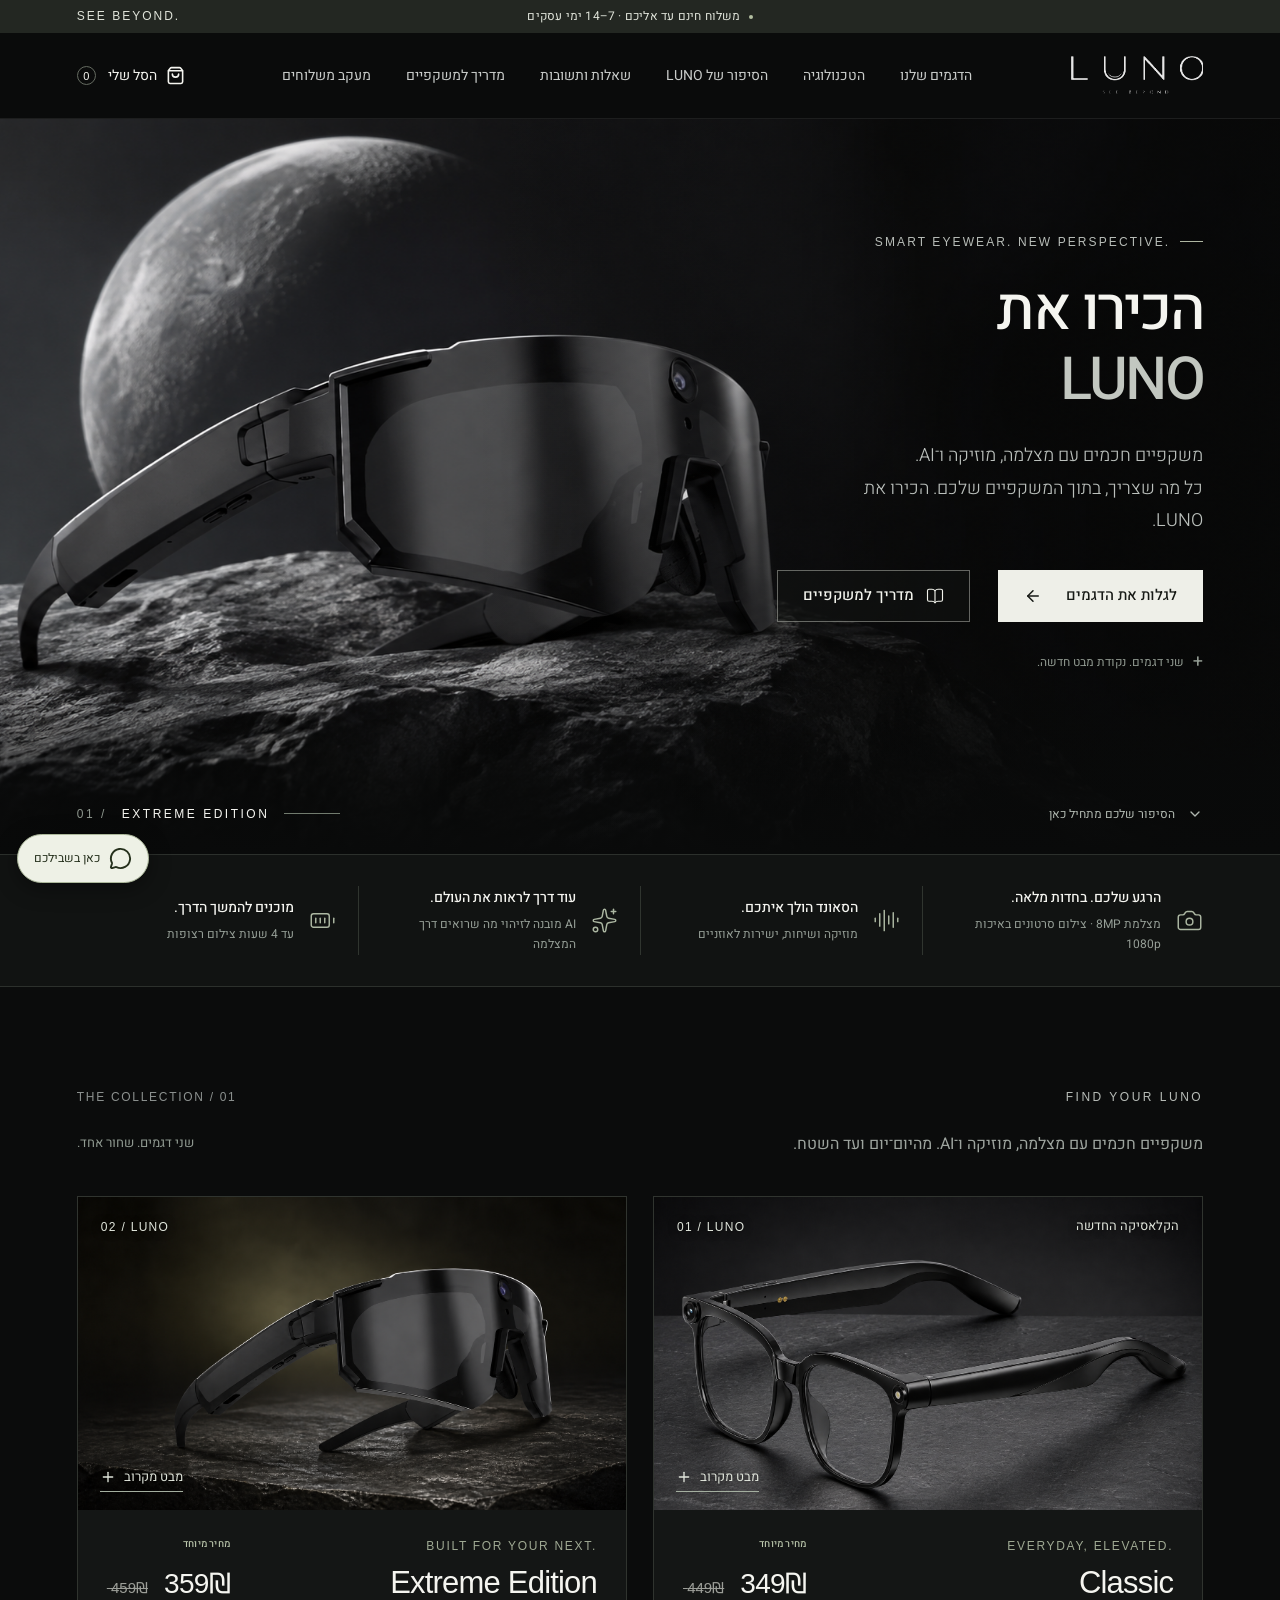
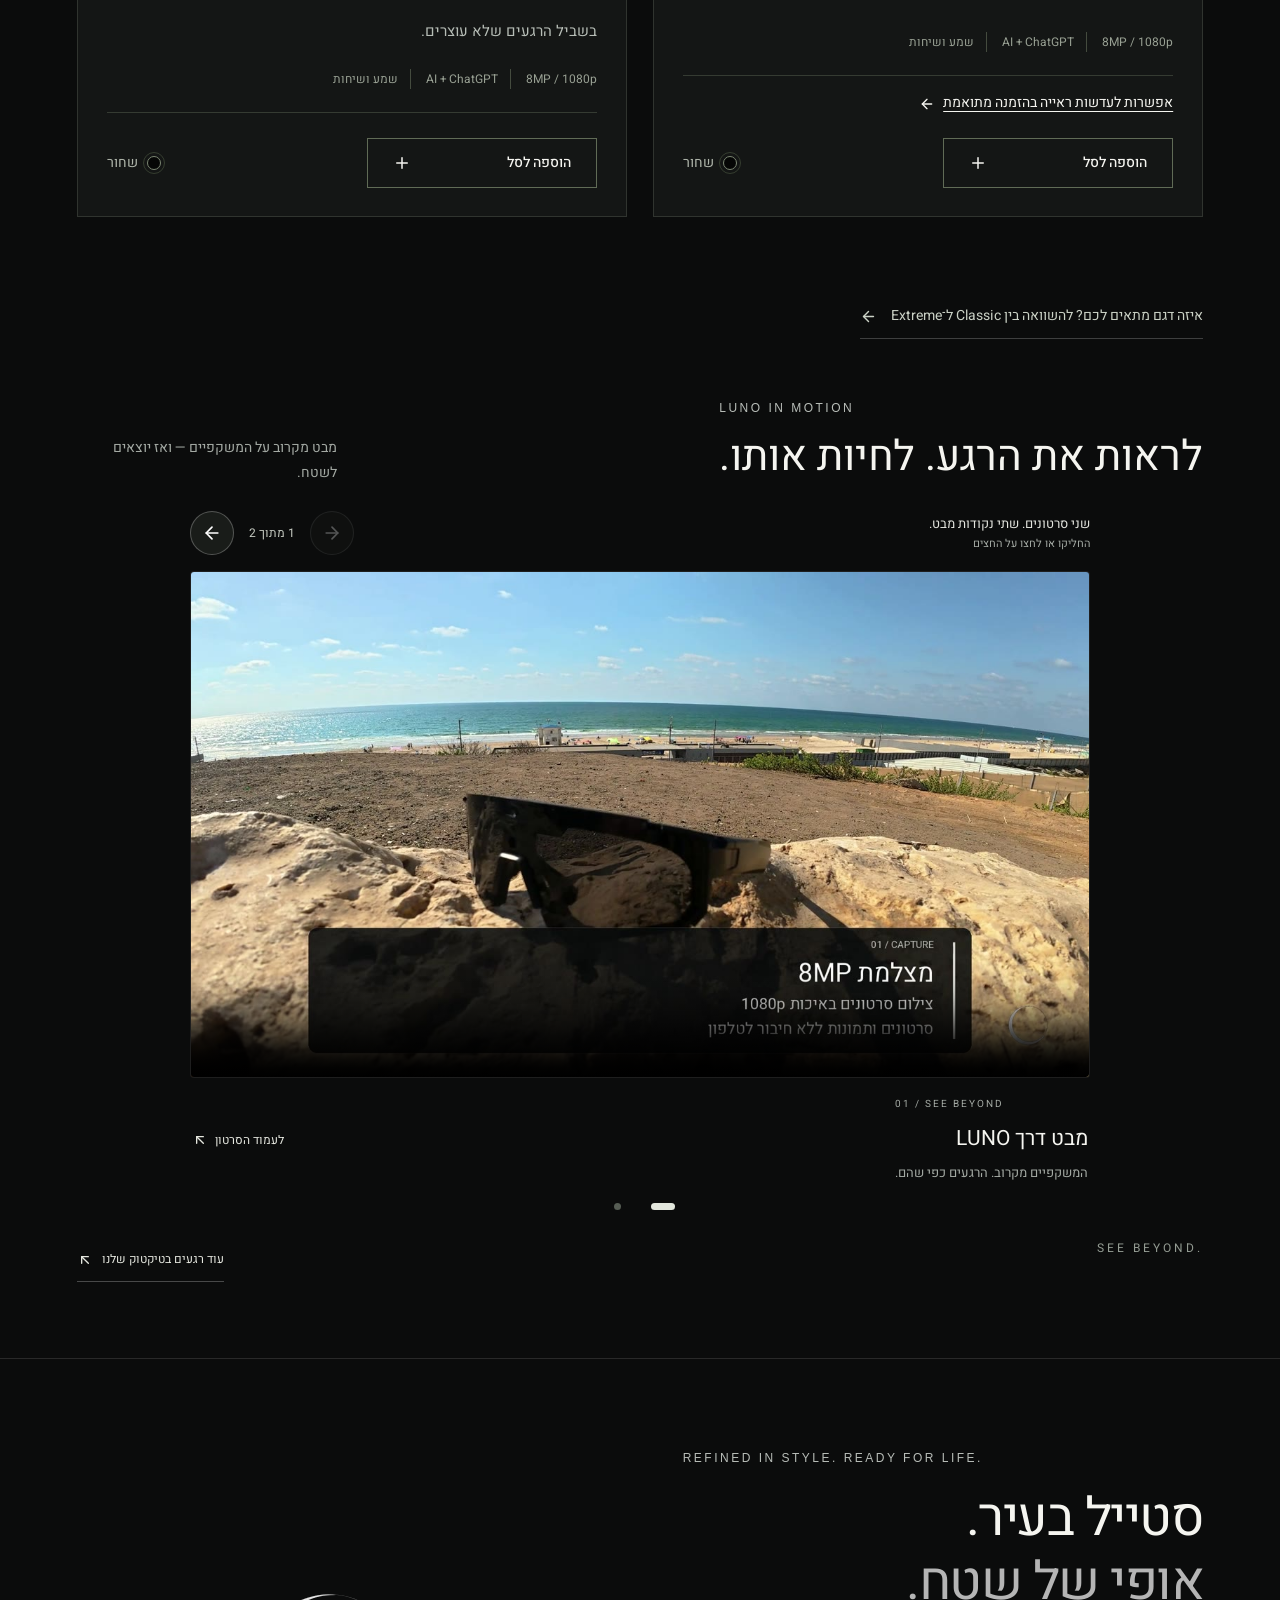
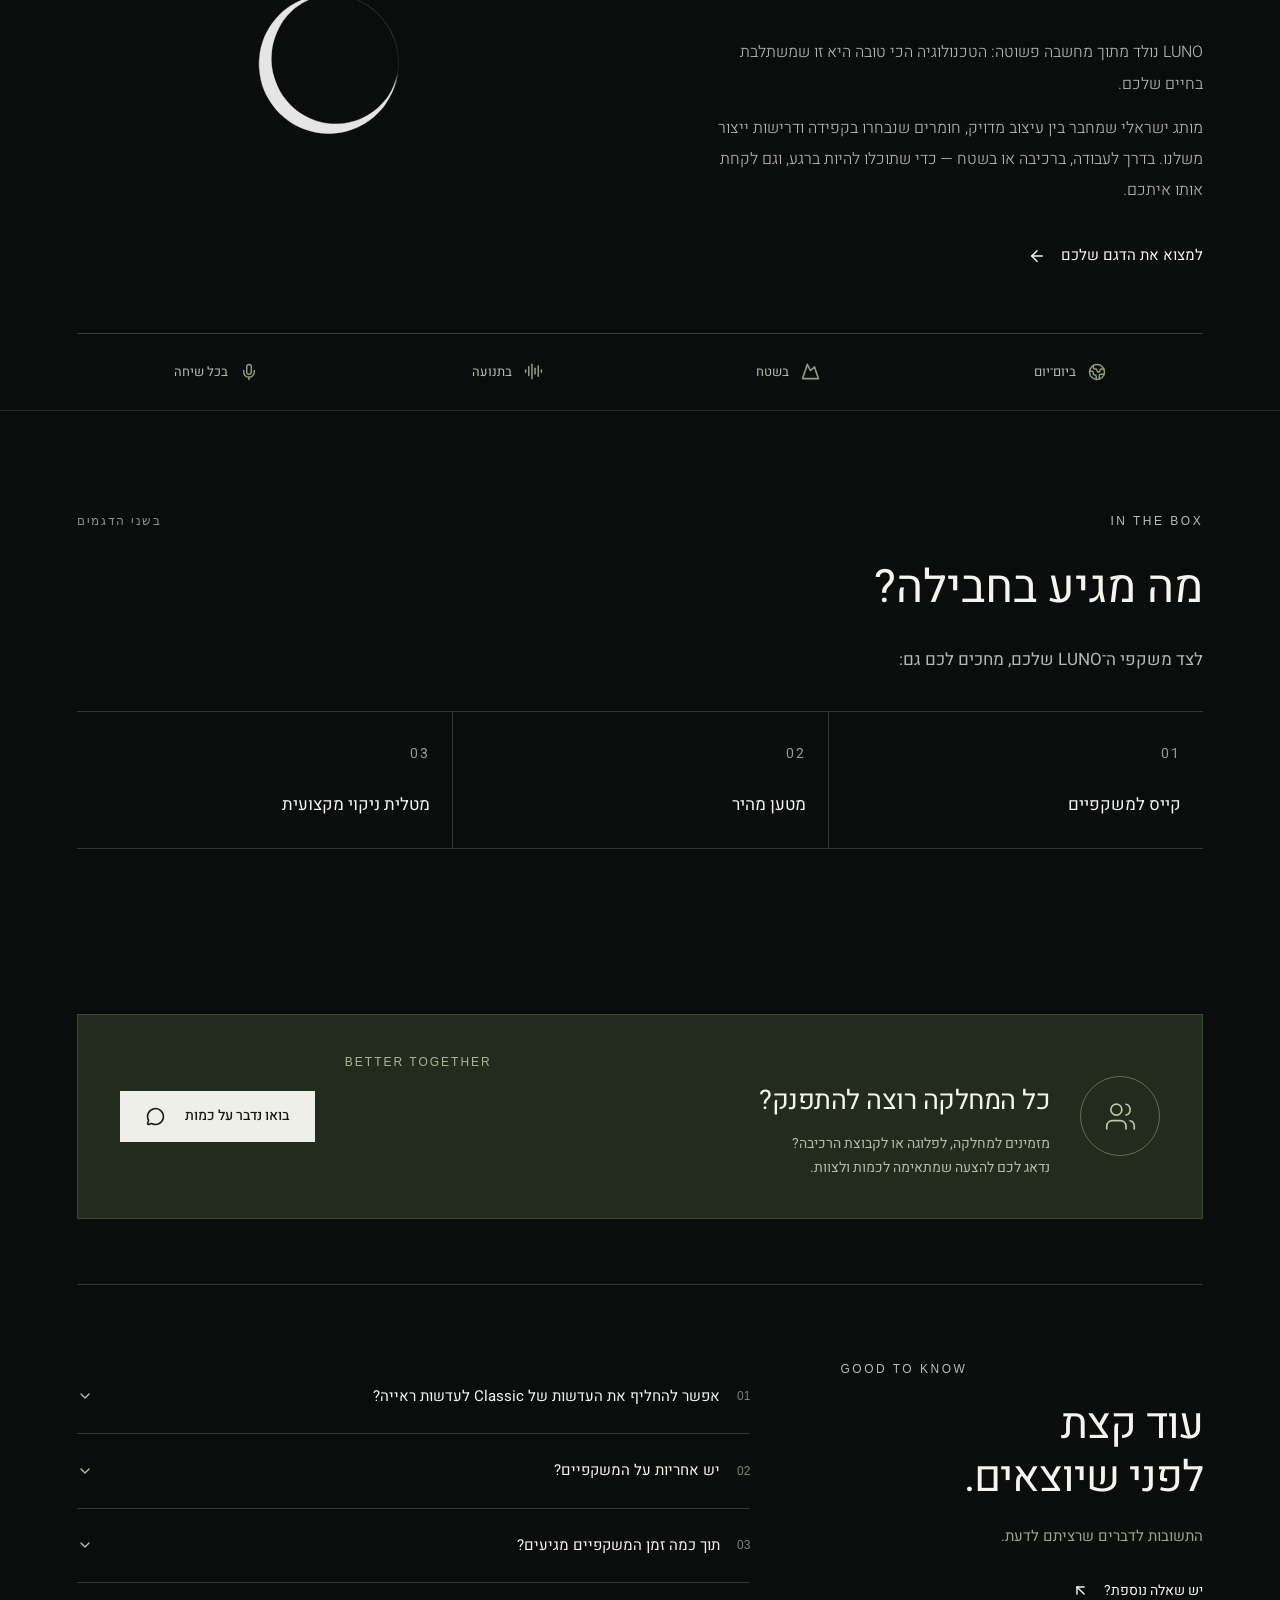
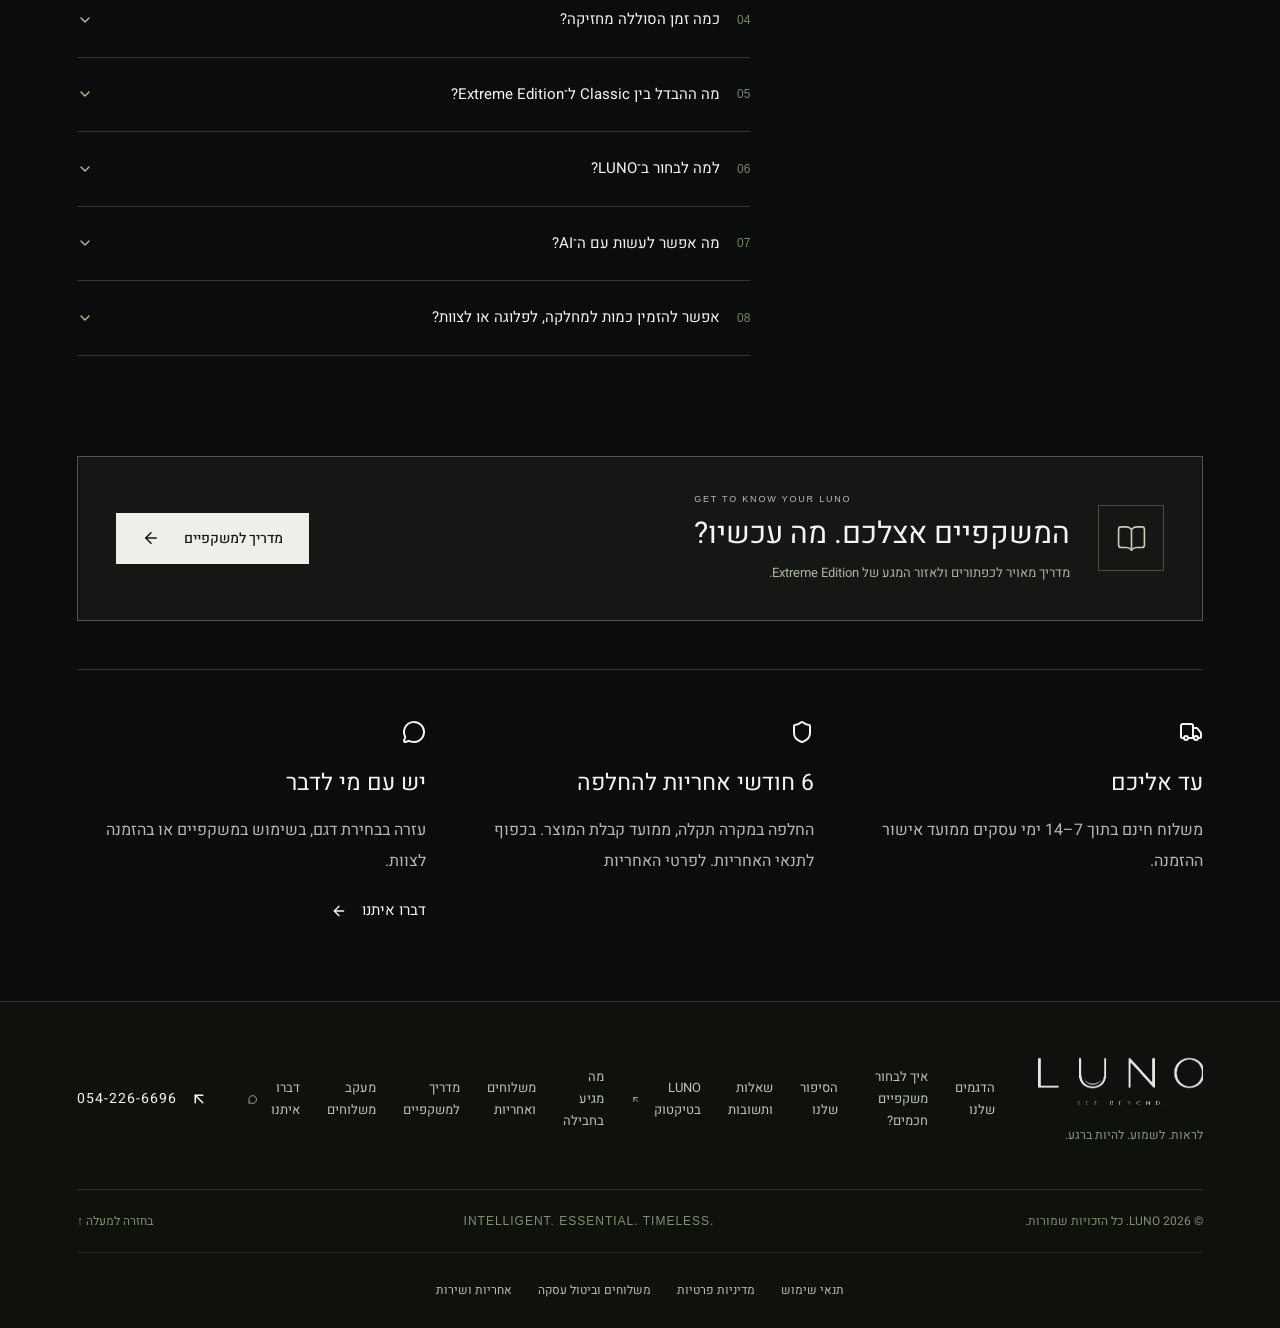
==== commit 0f63af15: "Add LUNO moon favicon and improve search metadata" ====
--- a/index.html
+++ b/index.html
@@ -9,7 +9,7 @@
     <meta name="theme-color" content="#0b0c0c" />
     
     
-    <link rel="icon" href="./favicon.svg" />
+    
     
     
     
@@ -30,25 +30,27 @@
 }(window, document, 'ttq');
 </script>
 <!-- TikTok Pixel Code End -->
-  <script type="module" crossorigin src="./assets/main-B7S4CtdI.js"></script>
-  <link rel="modulepreload" crossorigin href="./assets/product-UkAgcJ3Z.js">
+  <script type="module" crossorigin src="./assets/main-CE7iqxPV.js"></script>
+  <link rel="modulepreload" crossorigin href="./assets/product-vKp9bGNs.js">
   <link rel="stylesheet" crossorigin href="./assets/product-D475Awa9.css">
-<title>LUNO | משקפיים חכמים עם מצלמה, מוזיקה ו־AI</title>
-<meta name="description" content="הכירו את LUNO. LUNO Classic ב־349 ₪ ו־Extreme Edition ב־359 ₪. משקפיים חכמים עם מצלמה, שמע ו־AI.">
+<title>משקפיים חכמים עם מצלמה ו־AI | LUNO ישראל</title>
+<meta name="description" content="משקפיים חכמים עם מצלמת 8MP, צילום וידאו 1080p, מוזיקה, שיחות ו־ChatGPT. השוו בין LUNO Classic ב־349 ₪ ל־Extreme ב־359 ₪. משלוח חינם ואחריות לחצי שנה.">
 <link rel="canonical" href="https://lunoil.com/">
 <meta name="robots" content="index,follow,max-image-preview:large,max-video-preview:-1">
-<meta property="og:title" content="LUNO | משקפיים חכמים עם מצלמה, מוזיקה ו־AI">
-<meta property="og:description" content="הכירו את LUNO. LUNO Classic ב־349 ₪ ו־Extreme Edition ב־359 ₪. משקפיים חכמים עם מצלמה, שמע ו־AI.">
+<meta property="og:title" content="משקפיים חכמים עם מצלמה ו־AI | LUNO ישראל">
+<meta property="og:description" content="משקפיים חכמים עם מצלמת 8MP, צילום וידאו 1080p, מוזיקה, שיחות ו־ChatGPT. השוו בין LUNO Classic ב־349 ₪ ל־Extreme ב־359 ₪. משלוח חינם ואחריות לחצי שנה.">
 <meta property="og:url" content="https://lunoil.com/">
 <meta property="og:image" content="https://lunoil.com/images/luno-hero.png">
 <meta property="og:type" content="website">
 <meta property="og:locale" content="he_IL">
 <meta property="og:site_name" content="LUNO">
 <meta name="twitter:card" content="summary_large_image">
-<meta name="twitter:title" content="LUNO | משקפיים חכמים עם מצלמה, מוזיקה ו־AI">
-<meta name="twitter:description" content="הכירו את LUNO. LUNO Classic ב־349 ₪ ו־Extreme Edition ב־359 ₪. משקפיים חכמים עם מצלמה, שמע ו־AI.">
+<meta name="twitter:title" content="משקפיים חכמים עם מצלמה ו־AI | LUNO ישראל">
+<meta name="twitter:description" content="משקפיים חכמים עם מצלמת 8MP, צילום וידאו 1080p, מוזיקה, שיחות ו־ChatGPT. השוו בין LUNO Classic ב־349 ₪ ל־Extreme ב־359 ₪. משלוח חינם ואחריות לחצי שנה.">
 <meta name="twitter:image" content="https://lunoil.com/images/luno-hero.png">
-<script type="application/ld+json">{"@context":"https://schema.org","@graph":[{"@type":"Organization","@id":"https://lunoil.com/#organization","name":"LUNO","url":"https://lunoil.com/","logo":"https://lunoil.com/images/luno-logo.jpeg","sameAs":["https://www.tiktok.com/@lunoisrael"],"email":"unikir013015312@gmail.com","telephone":"+972542266696"},{"@type":"WebSite","@id":"https://lunoil.com/#website","name":"LUNO","alternateName":"LUNO Israel","url":"https://lunoil.com/","inLanguage":"he-IL","publisher":{"@id":"https://lunoil.com/#organization"}}]}</script>
+<script type="application/ld+json">{"@context":"https://schema.org","@graph":[{"@type":"Organization","@id":"https://lunoil.com/#organization","name":"LUNO","alternateName":["LUNO Israel","LUNOIL","לונו"],"url":"https://lunoil.com/","logo":{"@type":"ImageObject","url":"https://lunoil.com/luno-icon-512.png","width":512,"height":512},"sameAs":["https://www.tiktok.com/@lunoisrael"],"email":"unikir013015312@gmail.com","telephone":"+972542266696"},{"@type":"WebSite","@id":"https://lunoil.com/#website","name":"LUNO","alternateName":["LUNO Israel","LUNOIL","לונו"],"url":"https://lunoil.com/","inLanguage":"he-IL","publisher":{"@id":"https://lunoil.com/#organization"}}]}</script>
+<link rel="icon" type="image/png" sizes="192x192" href="/favicon.png">
+<link rel="apple-touch-icon" sizes="180x180" href="/apple-touch-icon.png">
 </head>
   <body>
     <div id="root"></div>
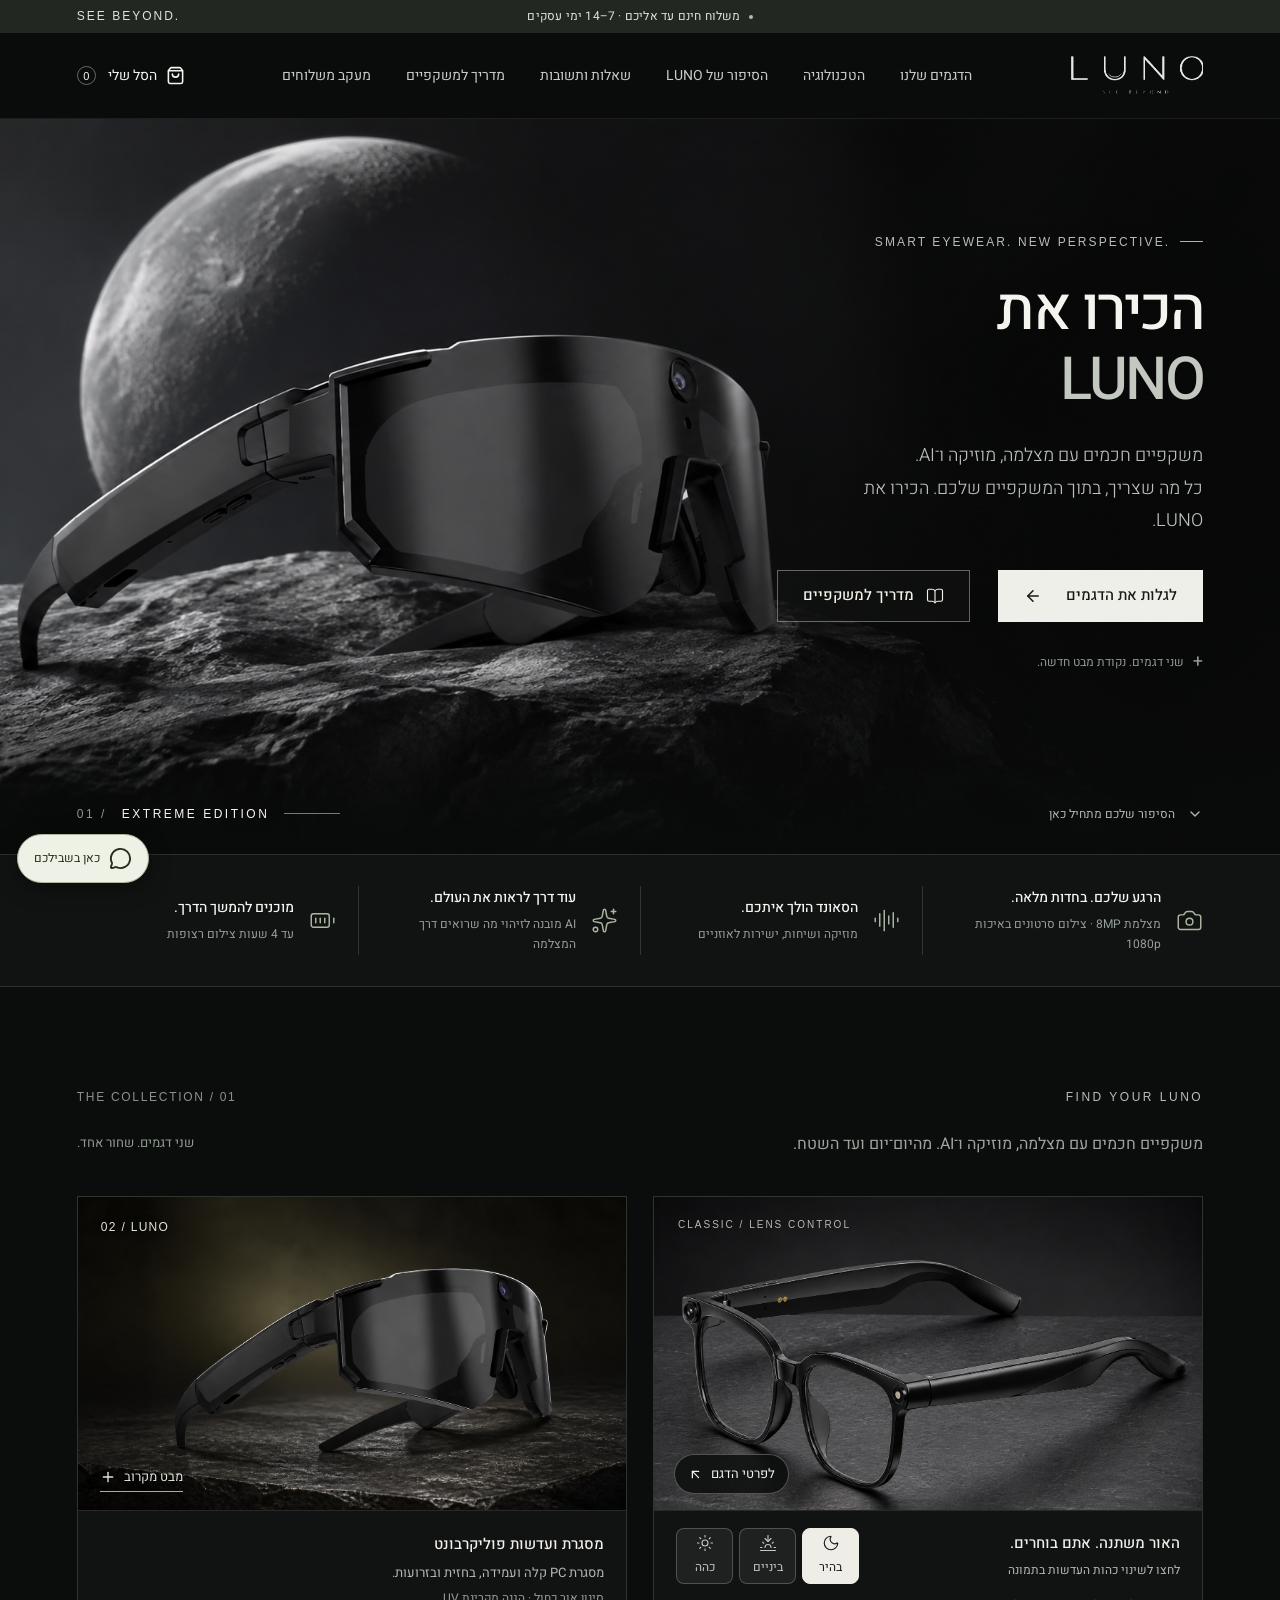
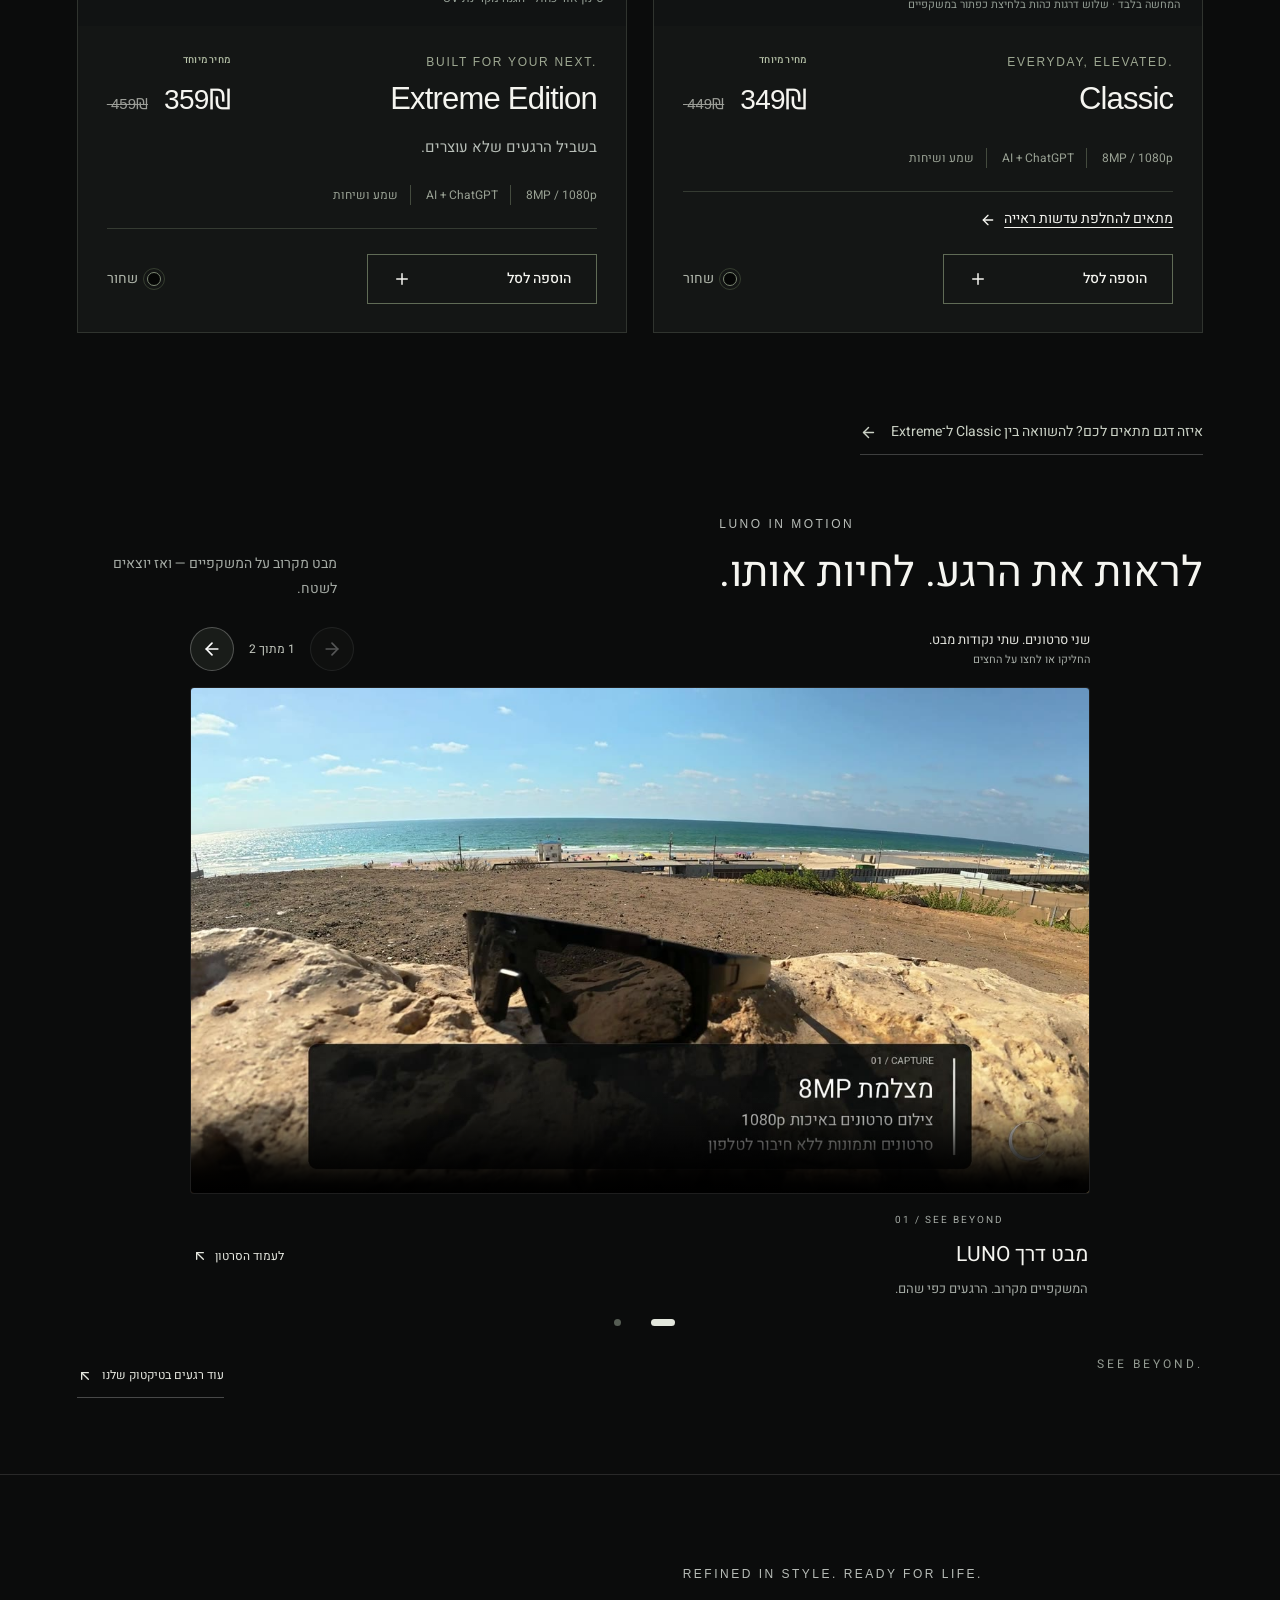
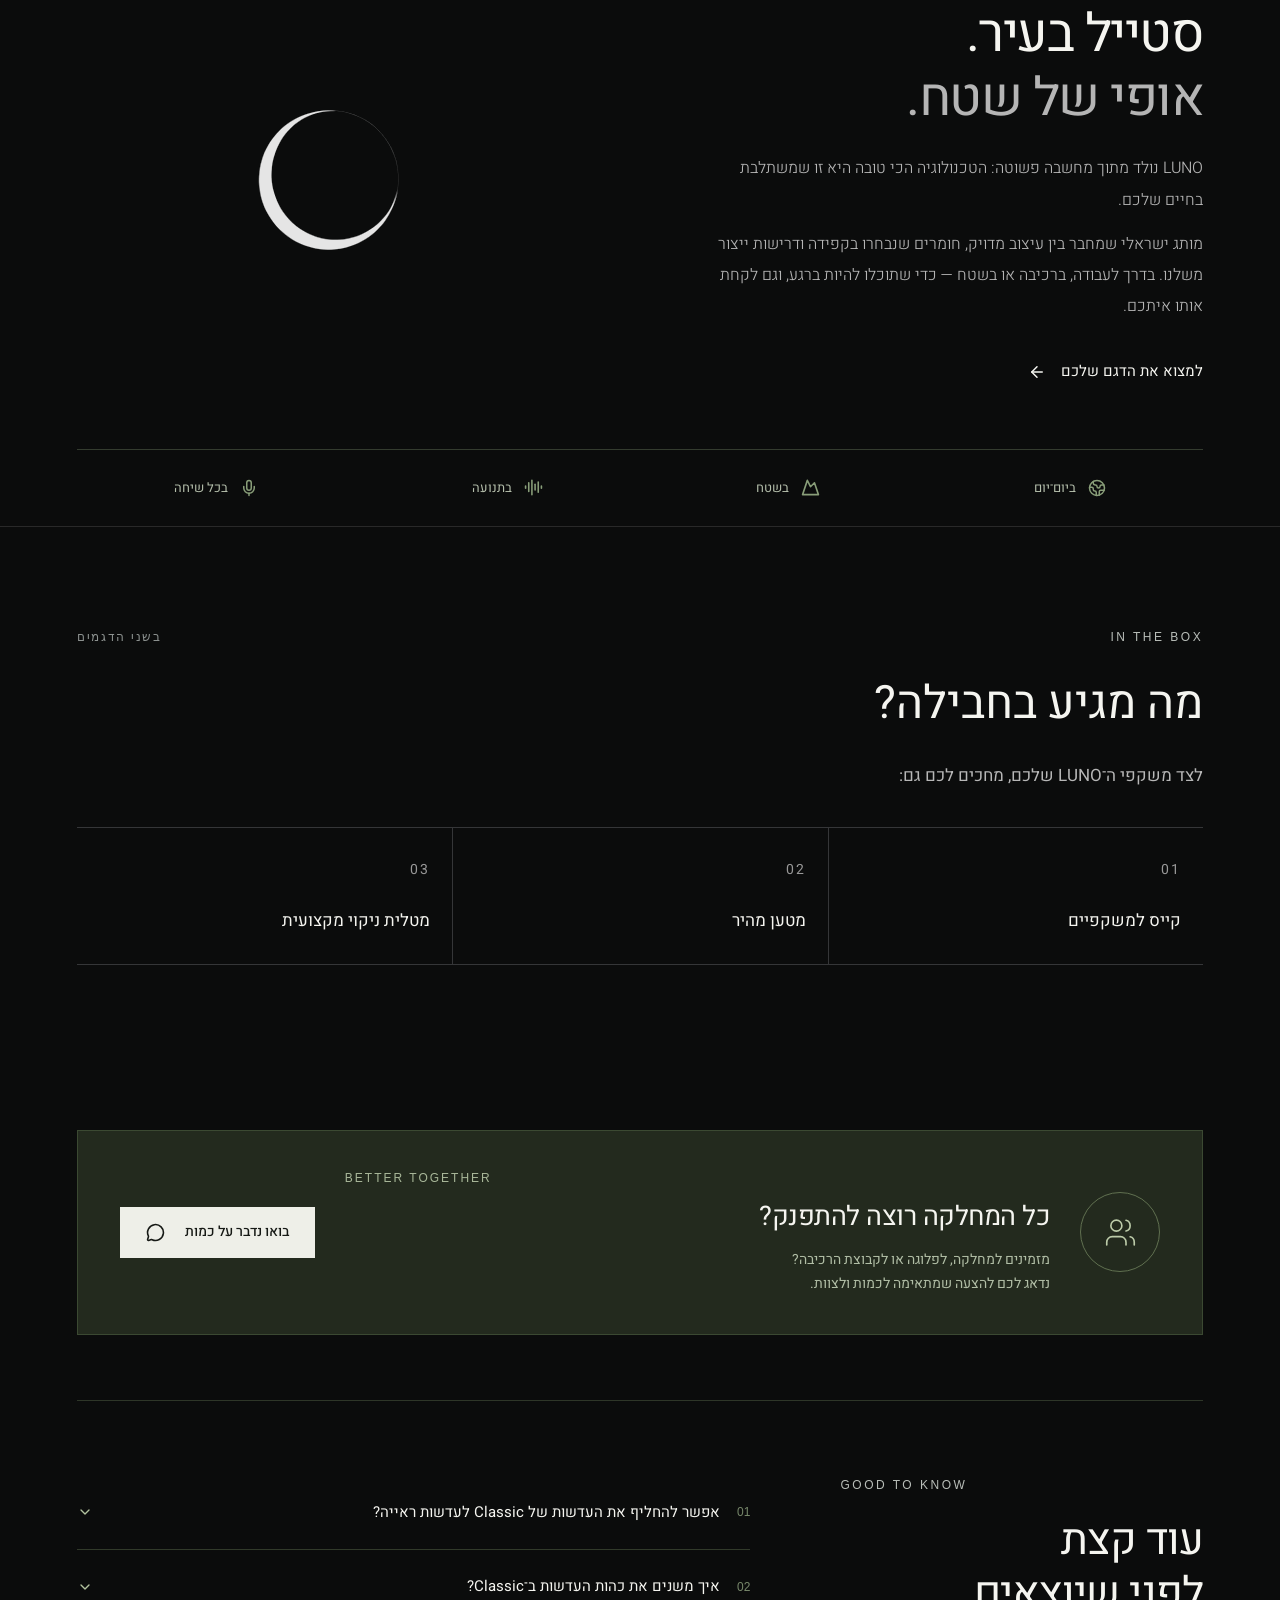
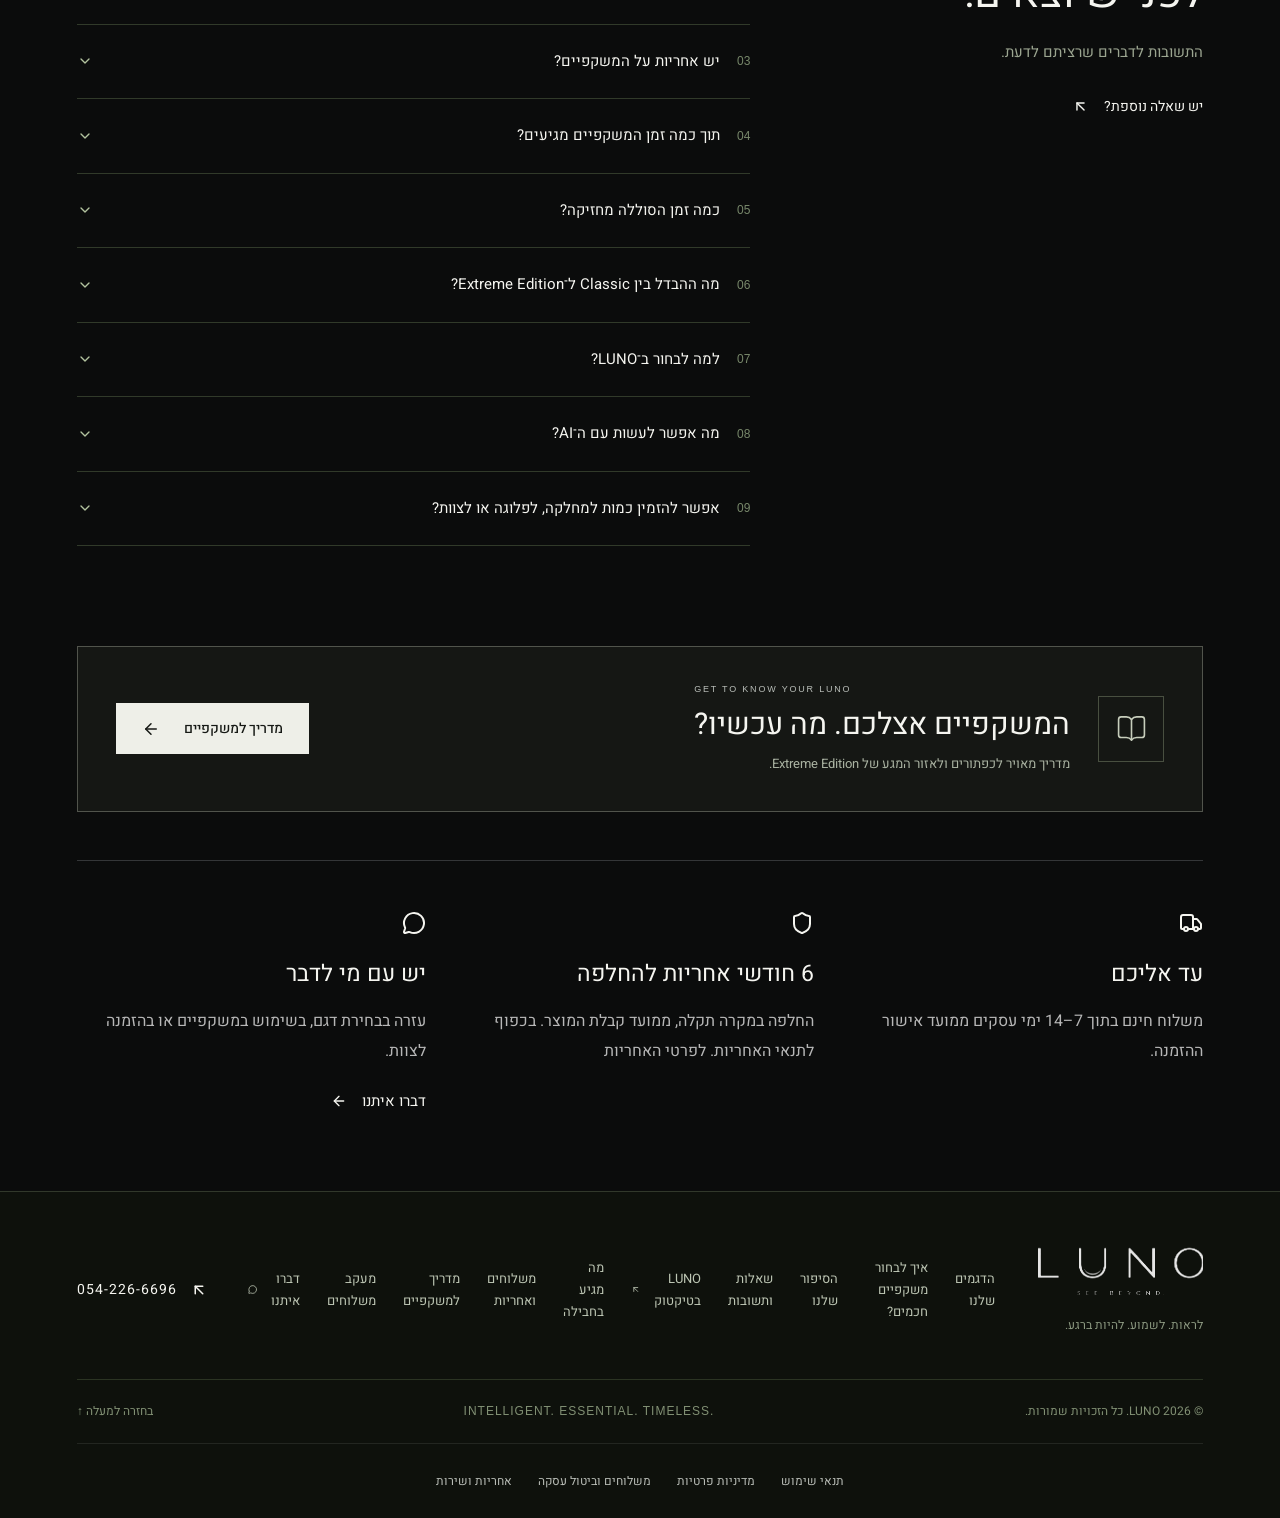
==== commit a3a7eb3a: "Publish Classic lens controls and PC lens specifications" ====
--- a/index.html
+++ b/index.html
@@ -30,9 +30,9 @@
 }(window, document, 'ttq');
 </script>
 <!-- TikTok Pixel Code End -->
-  <script type="module" crossorigin src="./assets/main-CE7iqxPV.js"></script>
-  <link rel="modulepreload" crossorigin href="./assets/product-vKp9bGNs.js">
-  <link rel="stylesheet" crossorigin href="./assets/product-D475Awa9.css">
+  <script type="module" crossorigin src="./assets/main-B-Ffnr4Y.js"></script>
+  <link rel="modulepreload" crossorigin href="./assets/product-DarRabKF.js">
+  <link rel="stylesheet" crossorigin href="./assets/product-DGnvnBM4.css">
 <title>משקפיים חכמים עם מצלמה ו־AI | LUNO ישראל</title>
 <meta name="description" content="משקפיים חכמים עם מצלמת 8MP, צילום וידאו 1080p, מוזיקה, שיחות ו־ChatGPT. השוו בין LUNO Classic ב־349 ₪ ל־Extreme ב־359 ₪. משלוח חינם ואחריות לחצי שנה.">
 <link rel="canonical" href="https://lunoil.com/">
--- a/assets/product-DGnvnBM4.css
+++ b/assets/product-DGnvnBM4.css
@@ -0,0 +1 @@
+@import "https://fonts.googleapis.com/css2?family=Heebo:wght@300;400;500;600;700;800;900&display=swap";.lens-preview{color:#f1f0eb;background:#111313;border:1px solid #ffffff1c;border-radius:4px;scroll-margin-top:110px;overflow:hidden}.lens-preview-stage{aspect-ratio:3/2;isolation:isolate;background:#141414;margin:0;position:relative;overflow:hidden}.lens-preview-stage .lens-preview-image{object-fit:cover;opacity:0;width:100%;height:100%;transition:opacity .42s;display:block;position:absolute;inset:0}.lens-preview-stage .lens-preview-image.is-active{opacity:1}.lens-preview-signature{letter-spacing:2px;color:#b5bab6;font:10px Arial,sans-serif;position:absolute;top:22px;left:24px}.lens-product-link{color:#f1f0eb;background:#0c0d0dd9;border:1px solid #ffffff45;border-radius:30px;align-items:center;gap:8px;min-height:40px;padding:7px 13px;font-size:13px;display:flex;position:absolute;bottom:16px;left:20px}.lens-preview-controls{border-top:1px solid #ffffff18;grid-template-columns:minmax(0,1fr) auto;align-items:center;gap:12px 18px;padding:20px 24px 16px;display:grid}.lens-preview-heading>span{font-size:16px;font-weight:500;display:block}.lens-preview-heading small{color:#b4b9b4;margin-top:4px;font-size:12px;line-height:1.6;display:block}.lens-preview-options{border:0;gap:6px;min-width:0;margin:0;padding:0;display:flex}.lens-preview-options button{color:#c1c7c1;cursor:pointer;background:#1e2120;border:1px solid #ffffff38;border-radius:8px;flex-direction:column;justify-content:center;align-items:center;gap:5px;min-width:57px;min-height:56px;font-size:12px;transition:background .18s,color .18s,border-color .18s;display:flex}.lens-preview-options button:hover:not(:disabled):not([aria-pressed=true]){background:#303531;border-color:#dddcd4}.lens-preview-options button[aria-pressed=true]{color:#171b18;background:#eeede6;border-color:#eeede6}.lens-preview-options button:disabled{opacity:.35;cursor:default}.lens-preview button:focus-visible,.lens-preview a:focus-visible{outline-offset:4px;outline:2px solid #fff}.lens-preview-footnote{color:#929c93;grid-column:1/-1;margin:0;font-size:11px;line-height:1.6}.lens-preview-unavailable{text-align:center;place-items:center;padding:24px;font-size:15px;display:grid;position:absolute;inset:0}.lens-preview-compact{border:0;border-radius:0}.lens-preview-compact .lens-preview-stage{aspect-ratio:1.75}.lens-preview-compact .lens-preview-controls{padding:16px 22px 13px}.lens-preview-compact .lens-preview-heading>span{font-size:15px}.product-materials-summary{background:#111313;border-top:1px solid #ffffff18;flex-direction:column;justify-content:center;gap:5px;padding:16px 22px 13px;display:flex}.product-materials-summary>span{color:#f1f0eb;font-size:15px;font-weight:500}.product-materials-summary p{color:#b4b9b4;margin:0;font-size:13px;line-height:1.6}.product-materials-summary small{color:#929c93;font-size:12px}@media (width>=761px){.lens-preview-compact .lens-preview-controls,.product-materials-summary{min-height:116px}}@media (width<=1100px) and (width>=761px){.lens-preview-controls{grid-template-columns:1fr}.lens-preview-options{width:fit-content}.lens-preview-compact .lens-preview-controls,.product-materials-summary{min-height:176px}}@media (width<=760px){.lens-preview-controls,.lens-preview-compact .lens-preview-controls{grid-template-columns:1fr;gap:12px;padding:16px}.lens-preview-options{width:100%}.lens-preview-options button{flex-direction:row;flex:1;gap:8px;min-height:46px;font-size:14px}.lens-preview-heading>span,.lens-preview-compact .lens-preview-heading>span{font-size:16px}.lens-preview-heading small{font-size:13px}.lens-preview-signature{font-size:9px;top:16px;left:16px}.lens-product-link{font-size:12px;bottom:10px;left:12px}}@media (prefers-reduced-motion:reduce){.lens-preview-stage .lens-preview-image,.lens-preview-options button{transition:none}}@layer properties{@supports (((-webkit-hyphens:none)) and (not (margin-trim:inline))) or ((-moz-orient:inline) and (not (color:rgb(from red r g b)))){:root,:host{--shimmer-angle:20deg}*,:before,:after,::backdrop{--tw-translate-x:0;--tw-translate-y:0;--tw-translate-z:0;--tw-rotate-x:initial;--tw-rotate-y:initial;--tw-rotate-z:initial;--tw-skew-x:initial;--tw-skew-y:initial;--tw-scroll-snap-strictness:proximity;--tw-space-x-reverse:0;--tw-border-style:solid;--tw-leading:initial;--tw-font-weight:initial;--tw-tracking:initial;--tw-ordinal:initial;--tw-slashed-zero:initial;--tw-numeric-figure:initial;--tw-numeric-spacing:initial;--tw-numeric-fraction:initial;--tw-shadow:0 0 #0000;--tw-shadow-color:initial;--tw-shadow-alpha:100%;--tw-inset-shadow:0 0 #0000;--tw-inset-shadow-color:initial;--tw-inset-shadow-alpha:100%;--tw-ring-color:initial;--tw-ring-shadow:0 0 #0000;--tw-inset-ring-color:initial;--tw-inset-ring-shadow:0 0 #0000;--tw-ring-inset:initial;--tw-ring-offset-width:0px;--tw-ring-offset-color:#fff;--tw-ring-offset-shadow:0 0 #0000;--tw-outline-style:solid;--tw-blur:initial;--tw-brightness:initial;--tw-contrast:initial;--tw-grayscale:initial;--tw-hue-rotate:initial;--tw-invert:initial;--tw-opacity:initial;--tw-saturate:initial;--tw-sepia:initial;--tw-drop-shadow:initial;--tw-drop-shadow-color:initial;--tw-drop-shadow-alpha:100%;--tw-drop-shadow-size:initial;--tw-duration:initial;--tw-ease:initial;--tw-content:"";--tw-scale-x:1;--tw-scale-y:1;--tw-scale-z:1;--tw-backdrop-blur:initial;--tw-backdrop-brightness:initial;--tw-backdrop-contrast:initial;--tw-backdrop-grayscale:initial;--tw-backdrop-hue-rotate:initial;--tw-backdrop-invert:initial;--tw-backdrop-opacity:initial;--tw-backdrop-saturate:initial;--tw-backdrop-sepia:initial;--tw-animation-delay:0s;--tw-animation-direction:normal;--tw-animation-duration:initial;--tw-animation-fill-mode:none;--tw-animation-iteration-count:1;--tw-enter-blur:0;--tw-enter-opacity:1;--tw-enter-rotate:0;--tw-enter-scale:1;--tw-enter-translate-x:0;--tw-enter-translate-y:0;--tw-exit-blur:0;--tw-exit-opacity:1;--tw-exit-rotate:0;--tw-exit-scale:1;--tw-exit-translate-x:0;--tw-exit-translate-y:0;--scroll-fade-t:0px;--scroll-fade-b:0px;--scroll-fade-s:0px;--scroll-fade-e:0px;--scroll-fade-mask:initial;--shimmer-image:initial;--shimmer-text-fill:initial}}}@layer theme{:root,:host{--font-sans:"Heebo", Arial, sans-serif;--font-mono:ui-monospace, SFMono-Regular, Menlo, Monaco, Consolas, "Liberation Mono", "Courier New", monospace;--color-black:#000;--color-white:#fff;--spacing:.25rem;--container-xs:20rem;--container-sm:24rem;--text-xs:.75rem;--text-xs--line-height:calc(1 / .75);--text-sm:.875rem;--text-sm--line-height:calc(1.25 / .875);--text-base:1rem;--text-base--line-height:calc(1.5 / 1);--font-weight-normal:400;--font-weight-medium:500;--tracking-tight:-.025em;--tracking-widest:.1em;--leading-tight:1.25;--leading-snug:1.375;--leading-normal:1.5;--leading-relaxed:1.625;--radius-md:3px;--radius-2xl:1rem;--radius-4xl:2rem;--ease-in-out:cubic-bezier(.4, 0, .2, 1);--animate-spin:spin 1s linear infinite;--animate-pulse:pulse 2s cubic-bezier(.4, 0, .6, 1) infinite;--blur-xs:4px;--aspect-video:16 / 9;--default-transition-duration:.15s;--default-transition-timing-function:cubic-bezier(.4, 0, .2, 1);--default-font-family:"Heebo", Arial, sans-serif;--default-mono-font-family:var(--font-mono);--color-popover:var(--popover);--color-border:var(--border)}}@layer base{*,:after,:before,::backdrop{box-sizing:border-box;border:0 solid;margin:0;padding:0}::file-selector-button{box-sizing:border-box;border:0 solid;margin:0;padding:0}html,:host{-webkit-text-size-adjust:100%;tab-size:4;line-height:1.5;font-family:var(--default-font-family,ui-sans-serif, system-ui, sans-serif, "Apple Color Emoji", "Segoe UI Emoji", "Segoe UI Symbol", "Noto Color Emoji");font-feature-settings:var(--default-font-feature-settings,normal);font-variation-settings:var(--default-font-variation-settings,normal);-webkit-tap-highlight-color:transparent}hr{height:0;color:inherit;border-top-width:1px}abbr:where([title]){-webkit-text-decoration:underline dotted;text-decoration:underline dotted}h1,h2,h3,h4,h5,h6{font-size:inherit;font-weight:inherit}a{color:inherit;-webkit-text-decoration:inherit;-webkit-text-decoration:inherit;-webkit-text-decoration:inherit;-webkit-text-decoration:inherit;text-decoration:inherit}b,strong{font-weight:bolder}code,kbd,samp,pre{font-family:var(--default-mono-font-family,ui-monospace, SFMono-Regular, Menlo, Monaco, Consolas, "Liberation Mono", "Courier New", monospace);font-feature-settings:var(--default-mono-font-feature-settings,normal);font-variation-settings:var(--default-mono-font-variation-settings,normal);font-size:1em}small{font-size:80%}sub,sup{vertical-align:baseline;font-size:75%;line-height:0;position:relative}sub{bottom:-.25em}sup{top:-.5em}table{text-indent:0;border-color:inherit;border-collapse:collapse}:-moz-focusring{outline:auto}progress{vertical-align:baseline}summary{display:list-item}ol,ul,menu{list-style:none}img,svg,video,canvas,audio,iframe,embed,object{vertical-align:middle;display:block}img,video{max-width:100%;height:auto}button,input,select,optgroup,textarea{font:inherit;font-feature-settings:inherit;font-variation-settings:inherit;letter-spacing:inherit;color:inherit;opacity:1;background-color:#0000;border-radius:0}::file-selector-button{font:inherit;font-feature-settings:inherit;font-variation-settings:inherit;letter-spacing:inherit;color:inherit;opacity:1;background-color:#0000;border-radius:0}:where(select:is([multiple],[size])) optgroup{font-weight:bolder}:where(select:is([multiple],[size])) optgroup option{padding-inline-start:20px}::file-selector-button{margin-inline-end:4px}::placeholder{opacity:1}@supports (not ((-webkit-appearance:-apple-pay-button))) or (contain-intrinsic-size:1px){::placeholder{color:currentColor}@supports (color:color-mix(in lab, red, red)){::placeholder{color:color-mix(in oklab, currentcolor 50%, transparent)}}}textarea{resize:vertical}::-webkit-search-decoration{-webkit-appearance:none}::-webkit-date-and-time-value{min-height:1lh;text-align:inherit}::-webkit-datetime-edit{display:inline-flex}::-webkit-datetime-edit-fields-wrapper{padding:0}::-webkit-datetime-edit{padding-block:0}::-webkit-datetime-edit-year-field{padding-block:0}::-webkit-datetime-edit-month-field{padding-block:0}::-webkit-datetime-edit-day-field{padding-block:0}::-webkit-datetime-edit-hour-field{padding-block:0}::-webkit-datetime-edit-minute-field{padding-block:0}::-webkit-datetime-edit-second-field{padding-block:0}::-webkit-datetime-edit-millisecond-field{padding-block:0}::-webkit-datetime-edit-meridiem-field{padding-block:0}::-webkit-calendar-picker-indicator{line-height:1}:-moz-ui-invalid{box-shadow:none}button,input:where([type=button],[type=reset],[type=submit]){appearance:button}::file-selector-button{appearance:button}::-webkit-inner-spin-button{height:auto}::-webkit-outer-spin-button{height:auto}[hidden]:where(:not([hidden=until-found])){display:none!important}}@layer components;@layer utilities{.\@container\/card-header{container:card-header/inline-size}.\@container\/field-group{container:field-group/inline-size}.pointer-events-auto{pointer-events:auto}.pointer-events-none{pointer-events:none}.invisible{visibility:hidden}.visible{visibility:visible}.sr-only{clip-path:inset(50%);white-space:nowrap;border-width:0;width:1px;height:1px;margin:-1px;padding:0;position:absolute;overflow:hidden}.absolute{position:absolute}.fixed{position:fixed}.relative{position:relative}.static{position:static}.inset-0{inset:calc(var(--spacing) * 0)}.inset-x-0{inset-inline:calc(var(--spacing) * 0)}.inset-x-4{inset-inline:calc(var(--spacing) * 4)}.inset-y-0{inset-block:calc(var(--spacing) * 0)}.inset-s-1\/2{inset-inline-start:50%}.start{inset-inline-start:var(--spacing)}.end{inset-inline-end:var(--spacing)}.-top-12{top:calc(var(--spacing) * -12)}.top-0{top:calc(var(--spacing) * 0)}.top-1\.5{top:calc(var(--spacing) * 1.5)}.top-1\/2{top:50%}.top-1\/3{top:33.3333%}.top-2{top:calc(var(--spacing) * 2)}.top-3{top:calc(var(--spacing) * 3)}.top-3\.5{top:calc(var(--spacing) * 3.5)}.top-\[60\%\]{top:60%}.top-full{top:100%}.top-px{top:1px}.-right-12{right:calc(var(--spacing) * -12)}.right-0{right:calc(var(--spacing) * 0)}.right-1{right:calc(var(--spacing) * 1)}.right-2{right:calc(var(--spacing) * 2)}.right-2\.5{right:calc(var(--spacing) * 2.5)}.right-3{right:calc(var(--spacing) * 3)}.-bottom-12{bottom:calc(var(--spacing) * -12)}.bottom-0{bottom:calc(var(--spacing) * 0)}.bottom-4{bottom:calc(var(--spacing) * 4)}.-left-12{left:calc(var(--spacing) * -12)}.left-1\.5{left:calc(var(--spacing) * 1.5)}.left-1\/2{left:50%}.left-3{left:calc(var(--spacing) * 3)}.isolate{isolation:isolate}.z-0{z-index:0}.z-1{z-index:1}.z-10{z-index:10}.z-20{z-index:20}.z-50{z-index:50}.z-\[calc\(1000-var\(--toast-index\)\)\]{z-index:calc(1000 - var(--toast-index))}.order-first{order:-9999}.order-last{order:9999}.col-start-2{grid-column-start:2}.row-span-2{grid-row:span 2/span 2}.row-start-1{grid-row-start:1}.container{width:100%}@media (width>=40rem){.container{max-width:40rem}}@media (width>=48rem){.container{max-width:48rem}}@media (width>=64rem){.container{max-width:64rem}}@media (width>=80rem){.container{max-width:80rem}}@media (width>=96rem){.container{max-width:96rem}}.m-\(--drawer-inset\,0px\){margin:var(--drawer-inset,0px)}.-mx-1{margin-inline:calc(var(--spacing) * -1)}.-mx-4{margin-inline:calc(var(--spacing) * -4)}.mx-2{margin-inline:calc(var(--spacing) * 2)}.mx-3\.5{margin-inline:calc(var(--spacing) * 3.5)}.mx-auto{margin-inline:auto}.-my-2{margin-block:calc(var(--spacing) * -2)}.my-0\.5{margin-block:calc(var(--spacing) * .5)}.my-1{margin-block:calc(var(--spacing) * 1)}.my-2{margin-block:calc(var(--spacing) * 2)}.my-auto{margin-block:auto}.-mt-4{margin-top:calc(var(--spacing) * -4)}.mt-0\.5{margin-top:calc(var(--spacing) * .5)}.mt-2{margin-top:calc(var(--spacing) * 2)}.mt-4{margin-top:calc(var(--spacing) * 4)}.mt-auto{margin-top:auto}.-mb-4{margin-bottom:calc(var(--spacing) * -4)}.mb-1\.5{margin-bottom:calc(var(--spacing) * 1.5)}.mb-2{margin-bottom:calc(var(--spacing) * 2)}.-ml-1{margin-left:calc(var(--spacing) * -1)}.-ml-4{margin-left:calc(var(--spacing) * -4)}.ml-1{margin-left:calc(var(--spacing) * 1)}.ml-4{margin-left:calc(var(--spacing) * 4)}.ml-auto{margin-left:auto}.line-clamp-1{-webkit-line-clamp:1;-webkit-box-orient:vertical;display:-webkit-box;overflow:hidden}.line-clamp-2{-webkit-line-clamp:2;-webkit-box-orient:vertical;display:-webkit-box;overflow:hidden}.no-scrollbar{-ms-overflow-style:none;scrollbar-width:none}.no-scrollbar::-webkit-scrollbar{display:none}.block{display:block}.contents{display:contents}.flex{display:flex}.grid{display:grid}.hidden{display:none}.inline-flex{display:inline-flex}.table{display:table}.table-caption{display:table-caption}.table-cell{display:table-cell}.table-row{display:table-row}.field-sizing-content{field-sizing:content}.aspect-\(--ratio\){aspect-ratio:var(--ratio)}.aspect-square{aspect-ratio:1}.aspect-video{aspect-ratio:var(--aspect-video)}.size-\(--cell-size\){width:var(--cell-size);height:var(--cell-size)}.size-2{width:calc(var(--spacing) * 2);height:calc(var(--spacing) * 2)}.size-2\.5{width:calc(var(--spacing) * 2.5);height:calc(var(--spacing) * 2.5)}.size-3{width:calc(var(--spacing) * 3);height:calc(var(--spacing) * 3)}.size-4{width:calc(var(--spacing) * 4);height:calc(var(--spacing) * 4)}.size-5{width:calc(var(--spacing) * 5);height:calc(var(--spacing) * 5)}.size-6{width:calc(var(--spacing) * 6);height:calc(var(--spacing) * 6)}.size-7{width:calc(var(--spacing) * 7);height:calc(var(--spacing) * 7)}.size-8{width:calc(var(--spacing) * 8);height:calc(var(--spacing) * 8)}.size-9{width:calc(var(--spacing) * 9);height:calc(var(--spacing) * 9)}.size-10{width:calc(var(--spacing) * 10);height:calc(var(--spacing) * 10)}.size-auto{width:auto;height:auto}.size-full{width:100%;height:100%}.h-\(--accordion-panel-height\){height:var(--accordion-panel-height)}.h-\(--cell-size\){height:var(--cell-size)}.h-\(--drawer-content-height\){height:var(--drawer-content-height)}.h-\(--height\){height:var(--height)}.h-\(--popup-height\){height:var(--popup-height)}.h-\(--positioner-height\){height:var(--positioner-height)}.h-1{height:calc(var(--spacing) * 1)}.h-1\.5{height:calc(var(--spacing) * 1.5)}.h-2{height:calc(var(--spacing) * 2)}.h-2\.5{height:calc(var(--spacing) * 2.5)}.h-4{height:calc(var(--spacing) * 4)}.h-5{height:calc(var(--spacing) * 5)}.h-6{height:calc(var(--spacing) * 6)}.h-7{height:calc(var(--spacing) * 7)}.h-8{height:calc(var(--spacing) * 8)}.h-8\!{height:calc(var(--spacing) * 8)!important}.h-9{height:calc(var(--spacing) * 9)}.h-10{height:calc(var(--spacing) * 10)}.h-12{height:calc(var(--spacing) * 12)}.h-\[calc\(--spacing\(5\.25\)\)\]{height:calc(calc(var(--spacing) * 5.25))}.h-\[calc\(100\%-1px\)\]{height:calc(100% - 1px)}.h-auto{height:auto}.h-full{height:100%}.h-max{height:max-content}.h-px{height:1px}.h-svh{height:100svh}.max-h-\(--available-height\){max-height:var(--available-height)}.max-h-\(--drawer-content-max-height\,none\){max-height:var(--drawer-content-max-height,none)}.max-h-72{max-height:calc(var(--spacing) * 72)}.max-h-\[min\(calc\(--spacing\(72\)---spacing\(9\)\)\,calc\(var\(--available-height\)---spacing\(9\)\)\)\]{max-height:min(calc(calc(var(--spacing) * 72) - calc(var(--spacing) * 9)), calc(var(--available-height) - calc(var(--spacing) * 9)))}.min-h-0{min-height:calc(var(--spacing) * 0)}.min-h-4{min-height:calc(var(--spacing) * 4)}.min-h-8{min-height:calc(var(--spacing) * 8)}.min-h-16{min-height:calc(var(--spacing) * 16)}.min-h-dvh{min-height:100dvh}.min-h-full{min-height:100%}.min-h-svh{min-height:100svh}.w-\(--anchor-width\){width:var(--anchor-width)}.w-\(--cell-size\){width:var(--cell-size)}.w-\(--drawer-content-width\,auto\){width:var(--drawer-content-width,auto)}.w-\(--popup-width\){width:var(--popup-width)}.w-\(--positioner-width\){width:var(--positioner-width)}.w-\(--sidebar-width\){width:var(--sidebar-width)}.w-0{width:calc(var(--spacing) * 0)}.w-1{width:calc(var(--spacing) * 1)}.w-2{width:calc(var(--spacing) * 2)}.w-2\.5{width:calc(var(--spacing) * 2.5)}.w-4{width:calc(var(--spacing) * 4)}.w-5{width:calc(var(--spacing) * 5)}.w-10{width:calc(var(--spacing) * 10)}.w-24{width:calc(var(--spacing) * 24)}.w-64{width:calc(var(--spacing) * 64)}.w-72{width:calc(var(--spacing) * 72)}.w-auto{width:auto}.w-fit{width:fit-content}.w-full{width:100%}.w-max{width:max-content}.w-px{width:1px}.max-w-\(--available-width\){max-width:var(--available-width)}.max-w-\(--skeleton-width\){max-width:var(--skeleton-width)}.max-w-\[80\%\]{max-width:80%}.max-w-\[calc\(100\%-2rem\)\]{max-width:calc(100% - 2rem)}.max-w-full{max-width:100%}.max-w-max{max-width:max-content}.max-w-sm{max-width:var(--container-sm)}.max-w-xs{max-width:var(--container-xs)}.min-w-\(--cell-size\){min-width:var(--cell-size)}.min-w-0{min-width:calc(var(--spacing) * 0)}.min-w-5{min-width:calc(var(--spacing) * 5)}.min-w-7{min-width:calc(var(--spacing) * 7)}.min-w-8{min-width:calc(var(--spacing) * 8)}.min-w-9{min-width:calc(var(--spacing) * 9)}.min-w-16{min-width:calc(var(--spacing) * 16)}.min-w-32{min-width:calc(var(--spacing) * 32)}.min-w-36{min-width:calc(var(--spacing) * 36)}.min-w-40{min-width:calc(var(--spacing) * 40)}.min-w-\[96px\]{min-width:96px}.min-w-\[calc\(var\(--anchor-width\)\+--spacing\(7\)\)\]{min-width:calc(var(--anchor-width) + calc(var(--spacing) * 7))}.flex-1{flex:1}.shrink-0{flex-shrink:0}.grow{flex-grow:1}.grow-0{flex-grow:0}.basis-full{flex-basis:100%}.caption-bottom{caption-side:bottom}.border-collapse{border-collapse:collapse}.origin-\(--transform-origin\){transform-origin:var(--transform-origin)}.origin-bottom{transform-origin:bottom}.-translate-x-1\/2{--tw-translate-x:calc(calc(1 / 2 * 100%) * -1);translate:var(--tw-translate-x) var(--tw-translate-y)}.-translate-x-px{--tw-translate-x:-1px;translate:var(--tw-translate-x) var(--tw-translate-y)}.translate-x-px{--tw-translate-x:1px;translate:var(--tw-translate-x) var(--tw-translate-y)}.-translate-y-1\/2{--tw-translate-y:calc(calc(1 / 2 * 100%) * -1);translate:var(--tw-translate-x) var(--tw-translate-y)}.-translate-y-3\/4{--tw-translate-y:calc(calc(3 / 4 * 100%) * -1);translate:var(--tw-translate-x) var(--tw-translate-y)}.translate-y-0{--tw-translate-y:calc(var(--spacing) * 0);translate:var(--tw-translate-x) var(--tw-translate-y)}.translate-y-3\/4{--tw-translate-y:calc(3 / 4 * 100%);translate:var(--tw-translate-x) var(--tw-translate-y)}.translate-y-\[calc\(-50\%-2px\)\]{--tw-translate-y:calc(-50% - 2px);translate:var(--tw-translate-x) var(--tw-translate-y)}.rotate-45{rotate:45deg}.rotate-90{rotate:90deg}.\[transform\:translateX\(var\(--toast-swipe-movement-x\)\)_translateY\(calc\(var\(--toast-swipe-movement-y\)-\(var\(--toast-index\)\*var\(--peek\)\)-\(var\(--shrink\)\*var\(--height\)\)\)\)_scale\(var\(--scale\)\)\]{transform:translateX(var(--toast-swipe-movement-x)) translateY(calc(var(--toast-swipe-movement-y) - (var(--toast-index) * var(--peek)) - (var(--shrink) * var(--height)))) scale(var(--scale))}.transform-\[translate3d\(var\(--translate-x\,0px\)\,var\(--translate-y\,0px\)\,0\)_scale\(var\(--stack-scale\)\)\]{transform:translate3d(var(--translate-x,0px),var(--translate-y,0px),0) scale(var(--stack-scale))}.scroll-fade-x{--_scroll-fade-size-s:var(--scroll-fade-s-size,var(--scroll-fade-size,min(12%, calc(var(--spacing) * 10))));--_scroll-fade-size-e:var(--scroll-fade-e-size,var(--scroll-fade-size,min(12%, calc(var(--spacing) * 10))));--scroll-fade-inline:linear-gradient(to right, transparent 0, #000 var(--scroll-fade-s,0px), #000 calc(100% - var(--scroll-fade-e,0px)), transparent 100%)}.scroll-fade-x:where([dir=rtl],[dir=rtl] *){--scroll-fade-inline:linear-gradient(to left, transparent 0, #000 var(--scroll-fade-s,0px), #000 calc(100% - var(--scroll-fade-e,0px)), transparent 100%)}.scroll-fade-x{-webkit-mask-image:var(--scroll-fade-mask,var(--scroll-fade-inline));-webkit-mask-image:var(--scroll-fade-mask,var(--scroll-fade-inline));-webkit-mask-image:var(--scroll-fade-mask,var(--scroll-fade-inline));-webkit-mask-image:var(--scroll-fade-mask,var(--scroll-fade-inline));mask-image:var(--scroll-fade-mask,var(--scroll-fade-inline));-webkit-mask-composite:source-in;-webkit-mask-composite:source-in;-webkit-mask-composite:source-in;-webkit-mask-repeat:no-repeat;mask-repeat:no-repeat;-webkit-mask-composite:source-in;mask-composite:intersect}@supports (animation-timeline:scroll()){.scroll-fade-x{animation:1ms ease-in-out scroll-fade-reveal-s,1ms ease-in-out scroll-fade-reveal-e;animation-timeline:scroll(self inline),scroll(self inline);animation-range:0 var(--scroll-fade-reveal,calc(var(--spacing) * 24)), calc(100% - var(--scroll-fade-reveal,calc(var(--spacing) * 24))) 100%;animation-fill-mode:both}}@supports not (animation-timeline:scroll()){.scroll-fade-x{--scroll-fade-s:var(--_scroll-fade-size-s);--scroll-fade-e:var(--_scroll-fade-size-e)}}.scroll-fade-b{--_scroll-fade-size-b:var(--scroll-fade-b-size,var(--scroll-fade-size,min(12%, calc(var(--spacing) * 10))));--scroll-fade-mask:linear-gradient(to bottom, #000 0, #000 calc(100% - var(--scroll-fade-b,0px)), transparent 100%);-webkit-mask-image:var(--scroll-fade-mask);-webkit-mask-image:var(--scroll-fade-mask);-webkit-mask-image:var(--scroll-fade-mask);-webkit-mask-image:var(--scroll-fade-mask);mask-image:var(--scroll-fade-mask);-webkit-mask-composite:source-in;-webkit-mask-composite:source-in;-webkit-mask-composite:source-in;-webkit-mask-repeat:no-repeat;mask-repeat:no-repeat;-webkit-mask-composite:source-in;mask-composite:intersect}@supports (animation-timeline:scroll()){.scroll-fade-b{animation:1ms ease-in-out scroll-fade-reveal-b;animation-timeline:scroll(self y);animation-range:calc(100% - var(--scroll-fade-reveal,calc(var(--spacing) * 24))) 100%;animation-fill-mode:both}}@supports not (animation-timeline:scroll()){.scroll-fade-b{--scroll-fade-b:var(--_scroll-fade-size-b)}}.animate-caret-blink{animation:1.25s ease-out infinite caret-blink}.animate-pulse{animation:var(--animate-pulse)}.animate-spin{animation:var(--animate-spin)}.cursor-default{cursor:default}.cursor-grab{cursor:grab}.cursor-text{cursor:text}.touch-manipulation{touch-action:manipulation}.touch-none{touch-action:none}.resize-none{resize:none}.snap-x{scroll-snap-type:x var(--tw-scroll-snap-strictness)}.snap-mandatory{--tw-scroll-snap-strictness:mandatory}.scroll-my-1{scroll-margin-block:calc(var(--spacing) * 1)}.scroll-px-1{scroll-padding-inline:calc(var(--spacing) * 1)}.scroll-py-1{scroll-padding-block:calc(var(--spacing) * 1)}.list-disc{list-style-type:disc}.list-none{list-style-type:none}.appearance-none{appearance:none}.auto-rows-min{grid-auto-rows:min-content}.grid-rows-\[auto_1fr\]{grid-template-rows:auto 1fr}.flex-col{flex-direction:column}.flex-col-reverse{flex-direction:column-reverse}.flex-row{flex-direction:row}.flex-wrap{flex-wrap:wrap}.place-content-center{place-content:center}.place-items-center{place-items:center}.items-center{align-items:center}.items-end{align-items:flex-end}.items-start{align-items:flex-start}.items-stretch{align-items:stretch}.justify-between{justify-content:space-between}.justify-center{justify-content:center}.justify-start{justify-content:flex-start}.gap-\(--card-spacing\){gap:var(--card-spacing)}.gap-0{gap:calc(var(--spacing) * 0)}.gap-0\.5{gap:calc(var(--spacing) * .5)}.gap-1{gap:calc(var(--spacing) * 1)}.gap-1\.5{gap:calc(var(--spacing) * 1.5)}.gap-2{gap:calc(var(--spacing) * 2)}.gap-2\.5{gap:calc(var(--spacing) * 2.5)}.gap-3{gap:calc(var(--spacing) * 3)}.gap-4{gap:calc(var(--spacing) * 4)}.gap-5{gap:calc(var(--spacing) * 5)}.gap-6{gap:calc(var(--spacing) * 6)}.gap-\[--spacing\(var\(--gap\)\)\]{gap:calc(var(--spacing) * var(--gap))}:where(.-space-x-2>:not(:last-child)){--tw-space-x-reverse:0;margin-inline-start:calc(calc(var(--spacing) * -2) * var(--tw-space-x-reverse));margin-inline-end:calc(calc(var(--spacing) * -2) * calc(1 - var(--tw-space-x-reverse)))}.self-end{align-self:flex-end}.self-start{align-self:flex-start}.self-stretch{align-self:stretch}.justify-self-end{justify-self:flex-end}.truncate{text-overflow:ellipsis;white-space:nowrap;overflow:hidden}.overflow-auto{overflow:auto}.overflow-hidden{overflow:hidden}.overflow-x-auto{overflow-x:auto}.overflow-x-hidden{overflow-x:hidden}.overflow-y-auto{overflow-y:auto}.overscroll-contain{overscroll-behavior:contain}.overscroll-x-contain{overscroll-behavior-x:contain}.rounded-\(--cell-radius\){border-radius:var(--cell-radius)}.rounded-2xl{border-radius:var(--radius-2xl)}.rounded-4xl{border-radius:var(--radius-4xl)}.rounded-\[2px\]{border-radius:2px}.rounded-\[4px\]{border-radius:4px}.rounded-\[calc\(var\(--radius\)-3px\)\]{border-radius:calc(var(--radius) - 3px)}.rounded-\[inherit\]{border-radius:inherit}.rounded-\[min\(var\(--radius-md\)\,10px\)\]{border-radius:min(var(--radius-md), 10px)}.rounded-\[min\(var\(--radius-md\)\,12px\)\]{border-radius:min(var(--radius-md), 12px)}.rounded-full{border-radius:2147483647px}.rounded-lg{border-radius:4px}.rounded-lg\!{border-radius:4px!important}.rounded-md{border-radius:3px}.rounded-none{border-radius:0}.rounded-sm{border-radius:2px}.rounded-xl{border-radius:6px}.rounded-xl\!{border-radius:6px!important}.rounded-t-xl{border-top-left-radius:6px;border-top-right-radius:6px}.rounded-l-\(--cell-radius\){border-top-left-radius:var(--cell-radius);border-bottom-left-radius:var(--cell-radius)}.rounded-tl-sm{border-top-left-radius:2px}.rounded-r-\(--cell-radius\){border-top-right-radius:var(--cell-radius);border-bottom-right-radius:var(--cell-radius)}.rounded-b-xl{border-bottom-right-radius:6px;border-bottom-left-radius:6px}.border{border-style:var(--tw-border-style);border-width:1px}.border-0{border-style:var(--tw-border-style);border-width:0}.border-\[1\.5px\]{border-style:var(--tw-border-style);border-width:1.5px}.border-y{border-block-style:var(--tw-border-style);border-block-width:1px}.border-t{border-top-style:var(--tw-border-style);border-top-width:1px}.border-r{border-right-style:var(--tw-border-style);border-right-width:1px}.border-b{border-bottom-style:var(--tw-border-style);border-bottom-width:1px}.border-l{border-left-style:var(--tw-border-style);border-left-width:1px}.border-dashed{--tw-border-style:dashed;border-style:dashed}.border-none{--tw-border-style:none;border-style:none}.border-\(--color-border\){border-color:var(--color-border)}.border-border,.border-border\/50{border-color:var(--border)}@supports (color:color-mix(in lab, red, red)){.border-border\/50{border-color:color-mix(in oklab, var(--border) 50%, transparent)}}.border-input,.border-input\/30{border-color:var(--border)}@supports (color:color-mix(in lab, red, red)){.border-input\/30{border-color:color-mix(in oklab, var(--border) 30%, transparent)}}.border-ring{border-color:#c9cebf}.border-transparent{border-color:#0000}.bg-\(--color-bg\){background-color:var(--color-bg)}.bg-\[Canvas\]{background-color:canvas}.bg-background{background-color:var(--background)}.bg-black\/10{background-color:#0000001a}@supports (color:color-mix(in lab, red, red)){.bg-black\/10{background-color:color-mix(in oklab, var(--color-black) 10%, transparent)}}.bg-border{background-color:var(--border)}.bg-card{background-color:var(--card)}.bg-destructive\/10{background-color:oklab(73.2682% .108005 .0397881/.1)}.bg-foreground{background-color:var(--foreground)}.bg-input,.bg-input\/30{background-color:var(--border)}@supports (color:color-mix(in lab, red, red)){.bg-input\/30{background-color:color-mix(in oklab, var(--border) 30%, transparent)}}.bg-muted,.bg-muted\/50{background-color:var(--muted)}@supports (color:color-mix(in lab, red, red)){.bg-muted\/50{background-color:color-mix(in oklab, var(--muted) 50%, transparent)}}.bg-popover{background-color:var(--popover)}.bg-primary{background-color:var(--primary)}.bg-primary-foreground{background-color:var(--primary-foreground)}.bg-secondary{background-color:var(--secondary)}.bg-transparent{background-color:#0000}.bg-white{background-color:var(--color-white)}.bg-clip-padding{background-clip:padding-box}.fill-foreground{fill:var(--foreground)}.object-cover{object-fit:cover}.p-\(--card-spacing\){padding:var(--card-spacing)}.p-0{padding:calc(var(--spacing) * 0)}.p-1{padding:calc(var(--spacing) * 1)}.p-2{padding:calc(var(--spacing) * 2)}.p-2\.5{padding:calc(var(--spacing) * 2.5)}.p-4{padding:calc(var(--spacing) * 4)}.p-6{padding:calc(var(--spacing) * 6)}.p-\[3px\]{padding:3px}.p-px{padding:1px}.px-\(--card-spacing\){padding-inline:var(--card-spacing)}.px-\(--cell-size\){padding-inline:var(--cell-size)}.px-1{padding-inline:calc(var(--spacing) * 1)}.px-1\.5{padding-inline:calc(var(--spacing) * 1.5)}.px-2{padding-inline:calc(var(--spacing) * 2)}.px-2\.5{padding-inline:calc(var(--spacing) * 2.5)}.px-3{padding-inline:calc(var(--spacing) * 3)}.py-\(--card-spacing\){padding-block:var(--card-spacing)}.py-0\.5{padding-block:calc(var(--spacing) * .5)}.py-1{padding-block:calc(var(--spacing) * 1)}.py-1\.5{padding-block:calc(var(--spacing) * 1.5)}.py-2{padding-block:calc(var(--spacing) * 2)}.py-2\.5{padding-block:calc(var(--spacing) * 2.5)}.py-6{padding-block:calc(var(--spacing) * 6)}.py-\[2px\]{padding-block:2px}.pt-0{padding-top:calc(var(--spacing) * 0)}.pt-2{padding-top:calc(var(--spacing) * 2)}.pt-3{padding-top:calc(var(--spacing) * 3)}.pt-4{padding-top:calc(var(--spacing) * 4)}.pr-1\.5{padding-right:calc(var(--spacing) * 1.5)}.pr-1\.5\!{padding-right:calc(var(--spacing) * 1.5)!important}.pr-2{padding-right:calc(var(--spacing) * 2)}.pr-8{padding-right:calc(var(--spacing) * 8)}.pb-0{padding-bottom:calc(var(--spacing) * 0)}.pb-2{padding-bottom:calc(var(--spacing) * 2)}.pb-2\.5{padding-bottom:calc(var(--spacing) * 2.5)}.pb-3{padding-bottom:calc(var(--spacing) * 3)}.pl-1\.5{padding-left:calc(var(--spacing) * 1.5)}.pl-1\.5\!{padding-left:calc(var(--spacing) * 1.5)!important}.pl-2{padding-left:calc(var(--spacing) * 2)}.pl-2\.5{padding-left:calc(var(--spacing) * 2.5)}.pl-4{padding-left:calc(var(--spacing) * 4)}.pl-7{padding-left:calc(var(--spacing) * 7)}.text-center{text-align:center}.text-left{text-align:left}.align-middle{vertical-align:middle}.font-heading{font-family:var(--font-sans)}.font-mono{font-family:var(--font-mono)}.font-sans{font-family:Heebo,Arial,sans-serif}.text-base{font-size:var(--text-base);line-height:var(--tw-leading,var(--text-base--line-height))}.text-sm{font-size:var(--text-sm);line-height:var(--tw-leading,var(--text-sm--line-height))}.text-sm\/relaxed{font-size:var(--text-sm);line-height:var(--leading-relaxed)}.text-xs{font-size:var(--text-xs);line-height:var(--tw-leading,var(--text-xs--line-height))}.text-\[0\.8rem\]{font-size:.8rem}.leading-none{--tw-leading:1;line-height:1}.leading-normal{--tw-leading:var(--leading-normal);line-height:var(--leading-normal)}.leading-relaxed{--tw-leading:var(--leading-relaxed);line-height:var(--leading-relaxed)}.leading-snug{--tw-leading:var(--leading-snug);line-height:var(--leading-snug)}.leading-tight{--tw-leading:var(--leading-tight);line-height:var(--leading-tight)}.font-medium{--tw-font-weight:var(--font-weight-medium);font-weight:var(--font-weight-medium)}.font-normal{--tw-font-weight:var(--font-weight-normal);font-weight:var(--font-weight-normal)}.tracking-tight{--tw-tracking:var(--tracking-tight);letter-spacing:var(--tracking-tight)}.tracking-widest{--tw-tracking:var(--tracking-widest);letter-spacing:var(--tracking-widest)}.text-balance{text-wrap:balance}.wrap-break-word{overflow-wrap:break-word}.whitespace-nowrap{white-space:nowrap}.text-\[CanvasText\]{color:canvastext}.text-background{color:var(--background)}.text-card-foreground{color:var(--foreground)}.text-current{color:currentColor}.text-destructive{color:#e88a8a}.text-foreground,.text-foreground\/60{color:var(--foreground)}@supports (color:color-mix(in lab, red, red)){.text-foreground\/60{color:color-mix(in oklab, var(--foreground) 60%, transparent)}}.text-muted-foreground{color:var(--muted-foreground)}.text-popover-foreground{color:var(--foreground)}.text-primary{color:var(--primary)}.text-primary-foreground{color:var(--primary-foreground)}.text-secondary-foreground{color:var(--foreground)}.tabular-nums{--tw-numeric-spacing:tabular-nums;font-variant-numeric:var(--tw-ordinal,) var(--tw-slashed-zero,) var(--tw-numeric-figure,) var(--tw-numeric-spacing,) var(--tw-numeric-fraction,)}.underline-offset-4{text-underline-offset:4px}.opacity-0{opacity:0}.opacity-50{opacity:.5}.opacity-60{opacity:.6}.opacity-\[max\(var\(--drawer-overlay-min-opacity\,0\)\,calc\(1-var\(--drawer-swipe-progress\)\)\)\]{opacity:max(var(--drawer-overlay-min-opacity,0), calc(1 - var(--drawer-swipe-progress)))}.bg-blend-color{background-blend-mode:color}.shadow{--tw-shadow:0 1px 3px 0 var(--tw-shadow-color,#0000001a), 0 1px 2px -1px var(--tw-shadow-color,#0000001a);box-shadow:var(--tw-inset-shadow), var(--tw-inset-ring-shadow), var(--tw-ring-offset-shadow), var(--tw-ring-shadow), var(--tw-shadow)}.shadow-\[0_0_0_1px_var\(--sidebar-border\)\]{--tw-shadow:0 0 0 1px var(--tw-shadow-color,var(--sidebar-border));box-shadow:var(--tw-inset-shadow), var(--tw-inset-ring-shadow), var(--tw-ring-offset-shadow), var(--tw-ring-shadow), var(--tw-shadow)}.shadow-lg{--tw-shadow:0 10px 15px -3px var(--tw-shadow-color,#0000001a), 0 4px 6px -4px var(--tw-shadow-color,#0000001a);box-shadow:var(--tw-inset-shadow), var(--tw-inset-ring-shadow), var(--tw-ring-offset-shadow), var(--tw-ring-shadow), var(--tw-shadow)}.shadow-md{--tw-shadow:0 4px 6px -1px var(--tw-shadow-color,#0000001a), 0 2px 4px -2px var(--tw-shadow-color,#0000001a);box-shadow:var(--tw-inset-shadow), var(--tw-inset-ring-shadow), var(--tw-ring-offset-shadow), var(--tw-ring-shadow), var(--tw-shadow)}.shadow-none{--tw-shadow:0 0 #0000;box-shadow:var(--tw-inset-shadow), var(--tw-inset-ring-shadow), var(--tw-ring-offset-shadow), var(--tw-ring-shadow), var(--tw-shadow)}.shadow-none\!{--tw-shadow:0 0 #0000!important;box-shadow:var(--tw-inset-shadow), var(--tw-inset-ring-shadow), var(--tw-ring-offset-shadow), var(--tw-ring-shadow), var(--tw-shadow)!important}.shadow-xl{--tw-shadow:0 20px 25px -5px var(--tw-shadow-color,#0000001a), 0 8px 10px -6px var(--tw-shadow-color,#0000001a);box-shadow:var(--tw-inset-shadow), var(--tw-inset-ring-shadow), var(--tw-ring-offset-shadow), var(--tw-ring-shadow), var(--tw-shadow)}.ring-0{--tw-ring-shadow:var(--tw-ring-inset,) 0 0 0 calc(0px + var(--tw-ring-offset-width)) var(--tw-ring-color,currentcolor);box-shadow:var(--tw-inset-shadow), var(--tw-inset-ring-shadow), var(--tw-ring-offset-shadow), var(--tw-ring-shadow), var(--tw-shadow)}.ring-1{--tw-ring-shadow:var(--tw-ring-inset,) 0 0 0 calc(1px + var(--tw-ring-offset-width)) var(--tw-ring-color,currentcolor);box-shadow:var(--tw-inset-shadow), var(--tw-inset-ring-shadow), var(--tw-ring-offset-shadow), var(--tw-ring-shadow), var(--tw-shadow)}.ring-2{--tw-ring-shadow:var(--tw-ring-inset,) 0 0 0 calc(2px + var(--tw-ring-offset-width)) var(--tw-ring-color,currentcolor);box-shadow:var(--tw-inset-shadow), var(--tw-inset-ring-shadow), var(--tw-ring-offset-shadow), var(--tw-ring-shadow), var(--tw-shadow)}.ring-3{--tw-ring-shadow:var(--tw-ring-inset,) 0 0 0 calc(3px + var(--tw-ring-offset-width)) var(--tw-ring-color,currentcolor);box-shadow:var(--tw-inset-shadow), var(--tw-inset-ring-shadow), var(--tw-ring-offset-shadow), var(--tw-ring-shadow), var(--tw-shadow)}.ring-background{--tw-ring-color:var(--background)}.ring-card{--tw-ring-color:var(--card)}.ring-foreground\/10{--tw-ring-color:var(--foreground)}@supports (color:color-mix(in lab, red, red)){.ring-foreground\/10{--tw-ring-color:color-mix(in oklab, var(--foreground) 10%, transparent)}}.ring-ring\/50{--tw-ring-color:oklab(84.3331% -.0111767 .0179572/.5)}.ring-offset-background{--tw-ring-offset-color:var(--background)}.outline-hidden{--tw-outline-style:none;outline-style:none}@media (forced-colors:active){.outline-hidden{outline-offset:2px;outline:2px solid #0000}}.outline{outline-style:var(--tw-outline-style);outline-width:1px}.filter{filter:var(--tw-blur,) var(--tw-brightness,) var(--tw-contrast,) var(--tw-grayscale,) var(--tw-hue-rotate,) var(--tw-invert,) var(--tw-saturate,) var(--tw-sepia,) var(--tw-drop-shadow,)}.transition{transition-property:color,background-color,border-color,outline-color,text-decoration-color,fill,stroke,--tw-gradient-from,--tw-gradient-via,--tw-gradient-to,opacity,box-shadow,transform,translate,scale,rotate,filter,-webkit-backdrop-filter,backdrop-filter,display,content-visibility,overlay,pointer-events;transition-timing-function:var(--tw-ease,var(--default-transition-timing-function));transition-duration:var(--tw-duration,var(--default-transition-duration))}.transition-\[color\,box-shadow\]{transition-property:color,box-shadow;transition-timing-function:var(--tw-ease,var(--default-transition-timing-function));transition-duration:var(--tw-duration,var(--default-transition-duration))}.transition-\[left\,right\,width\]{transition-property:left,right,width;transition-timing-function:var(--tw-ease,var(--default-transition-timing-function));transition-duration:var(--tw-duration,var(--default-transition-duration))}.transition-\[margin\,opacity\]{transition-property:margin,opacity;transition-timing-function:var(--tw-ease,var(--default-transition-timing-function));transition-duration:var(--tw-duration,var(--default-transition-duration))}.transition-\[opacity\,transform\,translate\]{transition-property:opacity,transform,translate;transition-timing-function:var(--tw-ease,var(--default-transition-timing-function));transition-duration:var(--tw-duration,var(--default-transition-duration))}.transition-\[opacity\,transform\,width\,height\,scale\,translate\]{transition-property:opacity,transform,width,height,scale,translate;transition-timing-function:var(--tw-ease,var(--default-transition-timing-function));transition-duration:var(--tw-duration,var(--default-transition-duration))}.transition-\[top\,left\,right\,bottom\]{transition-property:top,left,right,bottom;transition-timing-function:var(--tw-ease,var(--default-transition-timing-function));transition-duration:var(--tw-duration,var(--default-transition-duration))}.transition-\[transform\,height\,opacity\,filter\]{transition-property:transform,height,opacity,filter;transition-timing-function:var(--tw-ease,var(--default-transition-timing-function));transition-duration:var(--tw-duration,var(--default-transition-duration))}.transition-\[translate\,scale\,opacity\]{transition-property:translate,scale,opacity;transition-timing-function:var(--tw-ease,var(--default-transition-timing-function));transition-duration:var(--tw-duration,var(--default-transition-duration))}.transition-\[width\,height\,padding\]{transition-property:width,height,padding;transition-timing-function:var(--tw-ease,var(--default-transition-timing-function));transition-duration:var(--tw-duration,var(--default-transition-duration))}.transition-\[width\]{transition-property:width;transition-timing-function:var(--tw-ease,var(--default-transition-timing-function));transition-duration:var(--tw-duration,var(--default-transition-duration))}.transition-all{transition-property:all;transition-timing-function:var(--tw-ease,var(--default-transition-timing-function));transition-duration:var(--tw-duration,var(--default-transition-duration))}.transition-colors{transition-property:color,background-color,border-color,outline-color,text-decoration-color,fill,stroke,--tw-gradient-from,--tw-gradient-via,--tw-gradient-to;transition-timing-function:var(--tw-ease,var(--default-transition-timing-function));transition-duration:var(--tw-duration,var(--default-transition-duration))}.transition-opacity{transition-property:opacity;transition-timing-function:var(--tw-ease,var(--default-transition-timing-function));transition-duration:var(--tw-duration,var(--default-transition-duration))}.transition-transform{transition-property:transform,translate,scale,rotate;transition-timing-function:var(--tw-ease,var(--default-transition-timing-function));transition-duration:var(--tw-duration,var(--default-transition-duration))}.transition-none{transition-property:none}.duration-100{--tw-duration:.1s;transition-duration:.1s}.duration-150{--tw-duration:.15s;transition-duration:.15s}.duration-200{--tw-duration:.2s;transition-duration:.2s}.duration-250{--tw-duration:.25s;transition-duration:.25s}.duration-300{--tw-duration:.3s;transition-duration:.3s}.duration-450{--tw-duration:.45s;transition-duration:.45s}.duration-1000{--tw-duration:1s;transition-duration:1s}.duration-\[0\.35s\]{--tw-duration:.35s;transition-duration:.35s}.ease-\[cubic-bezier\(0\.22\,1\,0\.36\,1\)\]{--tw-ease:cubic-bezier(.22,1,.36,1);transition-timing-function:cubic-bezier(.22,1,.36,1)}.ease-\[cubic-bezier\(0\.32\,0\.72\,0\,1\)\]{--tw-ease:cubic-bezier(.32,.72,0,1);transition-timing-function:cubic-bezier(.32,.72,0,1)}.ease-\[cubic-bezier\(0\.45\,1\.005\,0\,1\.005\)\]{--tw-ease:cubic-bezier(.45,1.005,0,1.005);transition-timing-function:cubic-bezier(.45,1.005,0,1.005)}.ease-in-out{--tw-ease:var(--ease-in-out);transition-timing-function:var(--ease-in-out)}.ease-linear{--tw-ease:linear;transition-timing-function:linear}.will-change-transform{will-change:transform}.contain-content{contain:content}.outline-none{--tw-outline-style:none;outline-style:none}.select-none{-webkit-user-select:none;user-select:none}.select-text{-webkit-user-select:text;user-select:text}.\[--bleed\:3rem\]{--bleed:3rem}.\[--card-spacing\:--spacing\(4\)\]{--card-spacing:calc(var(--spacing) * 4)}.\[--cell-radius\:var\(--radius-md\)\]{--cell-radius:var(--radius-md)}.\[--cell-size\:--spacing\(7\)\]{--cell-size:calc(var(--spacing) * 7)}.\[--drawer-content-height\:var\(--drawer-height\,auto\)\]{--drawer-content-height:var(--drawer-height,auto)}.\[--gap\:0\.75rem\]{--gap:.75rem}.\[--height\:var\(--toast-frontmost-height\,var\(--toast-height\)\)\]{--height:var(--toast-frontmost-height,var(--toast-height))}.\[--offset-y\:calc\(var\(--toast-offset-y\)\*-1\+calc\(var\(--toast-index\)\*var\(--gap\)\*-1\)\+var\(--toast-swipe-movement-y\)\)\]{--offset-y:calc(var(--toast-offset-y) * -1 + calc(var(--toast-index) * var(--gap) * -1) + var(--toast-swipe-movement-y))}.\[--peek\:0\.75rem\]{--peek:.75rem}.\[--peek\:1rem\]{--peek:1rem}.\[--scale\:calc\(max\(0\,1-\(var\(--toast-index\)\*0\.1\)\)\)\]{--scale:calc(max(0, 1 - (var(--toast-index) * .1)))}.\[--shrink\:calc\(1-var\(--scale\)\)\]{--shrink:calc(1 - var(--scale))}.\[--stack-height\:var\(--drawer-frontmost-height\,var\(--drawer-height\,0px\)\)\]{--stack-height:var(--drawer-frontmost-height,var(--drawer-height,0px))}.\[--stack-peek-offset\:max\(0px\,calc\(\(var\(--nested-drawers\)-var\(--stack-progress\)\)\*var\(--peek\)\)\)\]{--stack-peek-offset:max(0px, calc((var(--nested-drawers) - var(--stack-progress)) * var(--peek)))}.\[--stack-progress\:clamp\(0\,var\(--drawer-swipe-progress\)\,1\)\]{--stack-progress:clamp(0, var(--drawer-swipe-progress), 1)}.\[--stack-scale-base\:max\(0\,calc\(1-\(var\(--nested-drawers\)\*var\(--stack-step\)\)\)\)\]{--stack-scale-base:max(0, calc(1 - (var(--nested-drawers) * var(--stack-step))))}.\[--stack-scale\:clamp\(0\,calc\(var\(--stack-scale-base\)\+\(var\(--stack-step\)\*var\(--stack-progress\)\)\)\,1\)\]{--stack-scale:clamp(0, calc(var(--stack-scale-base) + (var(--stack-step) * var(--stack-progress))), 1)}.\[--stack-shrink\:calc\(1-var\(--stack-scale\)\)\]{--stack-shrink:calc(1 - var(--stack-scale))}.\[--stack-step\:0\.05\]{--stack-step:.05}.\[contain-intrinsic-size\:auto_10rem\]{contain-intrinsic-size:auto 10rem}.\[content-visibility\:auto\]{content-visibility:auto}.\[interpolate-size\:allow-keywords\]{interpolate-size:allow-keywords}.\[transition\:transform_500ms_cubic-bezier\(0\.22\,1\,0\.36\,1\)\,opacity_500ms\,height_150ms\]{transition:transform .5s cubic-bezier(.22,1,.36,1),opacity .5s,height .15s}:is(.\*\:w-full>*){width:100%}.not-last\:border-b:not(:last-child){border-bottom-style:var(--tw-border-style);border-bottom-width:1px}.group-focus-within\/menu-item\:opacity-100:is(:where(.group\/menu-item):focus-within *){opacity:1}@media (hover:hover){.group-hover\/menu-item\:opacity-100:is(:where(.group\/menu-item):hover *){opacity:1}}.group-focus\/context-menu-item\:text-accent-foreground:is(:where(.group\/context-menu-item):focus *),.group-focus\/dropdown-menu-item\:text-accent-foreground:is(:where(.group\/dropdown-menu-item):focus *),.group-focus\/menubar-item\:text-accent-foreground:is(:where(.group\/menubar-item):focus *){color:var(--foreground)}.group-has-disabled\/field\:opacity-50:is(:where(.group\/field):has(:disabled) *){opacity:.5}.group-has-data-\[sidebar\=menu-action\]\/menu-item\:pr-8:is(:where(.group\/menu-item):has([data-sidebar=menu-action]) *){padding-right:calc(var(--spacing) * 8)}.group-has-data-\[size\=lg\]\/avatar-group\:size-10:is(:where(.group\/avatar-group):has([data-size=lg]) *){width:calc(var(--spacing) * 10);height:calc(var(--spacing) * 10)}.group-has-data-\[size\=sm\]\/avatar-group\:size-6:is(:where(.group\/avatar-group):has([data-size=sm]) *){width:calc(var(--spacing) * 6);height:calc(var(--spacing) * 6)}.group-has-data-\[slot\=combobox-clear\]\/input-group\:hidden:is(:where(.group\/input-group):has([data-slot=combobox-clear]) *),.group-has-data-\[slot\=command-shortcut\]\/command-item\:hidden:is(:where(.group\/command-item):has([data-slot=command-shortcut]) *){display:none}.group-has-data-\[slot\=item-description\]\/item\:translate-y-0\.5:is(:where(.group\/item):has([data-slot=item-description]) *){--tw-translate-y:calc(var(--spacing) * .5);translate:var(--tw-translate-x) var(--tw-translate-y)}.group-has-data-\[slot\=item-description\]\/item\:self-start:is(:where(.group\/item):has([data-slot=item-description]) *){align-self:flex-start}.group-has-data-\[slot\=message-footer\]\/message\:-translate-y-8:is(:where(.group\/message):has([data-slot=message-footer]) *){--tw-translate-y:calc(var(--spacing) * -8);translate:var(--tw-translate-x) var(--tw-translate-y)}.group-has-data-\[variant\=ghost\]\/message\:px-0:is(:where(.group\/message):has([data-variant=ghost]) *){padding-inline:calc(var(--spacing) * 0)}.group-has-data-horizontal\/field\:text-balance:is(:where(.group\/field):has(:where([data-orientation=horizontal])) *){text-wrap:balance}.group-has-\[\:focus-visible\]\/field-label\:border-transparent:is(:where(.group\/field-label):has(:focus-visible) *){border-color:#0000}.group-has-\[\:focus-visible\]\/field-label\:ring-0:is(:where(.group\/field-label):has(:focus-visible) *){--tw-ring-shadow:var(--tw-ring-inset,) 0 0 0 calc(0px + var(--tw-ring-offset-width)) var(--tw-ring-color,currentcolor);box-shadow:var(--tw-inset-shadow), var(--tw-inset-ring-shadow), var(--tw-ring-offset-shadow), var(--tw-ring-shadow), var(--tw-shadow)}.group-has-\[\:focus-visible\]\/field-label\:not-data-checked\:border-input:is(:where(.group\/field-label):has(:focus-visible) *):not(:where([data-state=checked]),:where([data-checked]:not([data-checked=false]))){border-color:var(--border)}.group-has-\[\>input\]\/input-group\:pt-2:is(:where(.group\/input-group):has(>input) *){padding-top:calc(var(--spacing) * 2)}.group-has-\[\>input\]\/input-group\:pb-2:is(:where(.group\/input-group):has(>input) *){padding-bottom:calc(var(--spacing) * 2)}.group-has-\[\>svg\]\/alert\:col-start-2:is(:where(.group\/alert):has(>svg) *){grid-column-start:2}.group-aria-expanded\/accordion-trigger\:hidden:is(:where(.group\/accordion-trigger)[aria-expanded=true] *){display:none}.group-aria-expanded\/accordion-trigger\:inline:is(:where(.group\/accordion-trigger)[aria-expanded=true] *){display:inline}.group-data-empty\/combobox-content\:flex:is(:where(.group\/combobox-content)[data-empty] *){display:flex}.group-data-nested-drawer-open\/drawer-popup\:opacity-0:is(:where(.group\/drawer-popup)[data-nested-drawer-open] *){opacity:0}.group-data-nested-drawer-swiping\/drawer-popup\:opacity-100:is(:where(.group\/drawer-popup)[data-nested-drawer-swiping] *){opacity:1}.group-data-popup-open\/navigation-menu-trigger\:rotate-180:is(:where(.group\/navigation-menu-trigger)[data-popup-open] *){rotate:180deg}.group-data-swiping\/drawer-popup\:select-none:is(:where(.group\/drawer-popup)[data-swiping] *){-webkit-user-select:none;user-select:none}.group-data-\[align\=end\]\/bubble\:self-end:is(:where(.group\/bubble)[data-align=end] *){align-self:flex-end}.group-data-\[align\=end\]\/message\:justify-end:is(:where(.group\/message)[data-align=end] *){justify-content:flex-end}.group-data-\[align\=end\]\/message\:self-end:is(:where(.group\/message)[data-align=end] *){align-self:flex-end}.group-data-\[checked\=true\]\/command-item\:opacity-100:is(:where(.group\/command-item)[data-checked=true] *){opacity:1}.group-data-\[collapsible\=icon\]\:-mt-8:is(:where(.group)[data-collapsible=icon] *){margin-top:calc(var(--spacing) * -8)}.group-data-\[collapsible\=icon\]\:hidden:is(:where(.group)[data-collapsible=icon] *){display:none}.group-data-\[collapsible\=icon\]\:size-8\!:is(:where(.group)[data-collapsible=icon] *){width:calc(var(--spacing) * 8)!important;height:calc(var(--spacing) * 8)!important}.group-data-\[collapsible\=icon\]\:w-\(--sidebar-width-icon\):is(:where(.group)[data-collapsible=icon] *){width:var(--sidebar-width-icon)}.group-data-\[collapsible\=icon\]\:w-\[calc\(var\(--sidebar-width-icon\)\+\(--spacing\(4\)\)\)\]:is(:where(.group)[data-collapsible=icon] *){width:calc(var(--sidebar-width-icon) + (calc(var(--spacing) * 4)))}.group-data-\[collapsible\=icon\]\:w-\[calc\(var\(--sidebar-width-icon\)\+\(--spacing\(4\)\)\+2px\)\]:is(:where(.group)[data-collapsible=icon] *){width:calc(var(--sidebar-width-icon) + (calc(var(--spacing) * 4)) + 2px)}.group-data-\[collapsible\=icon\]\:overflow-hidden:is(:where(.group)[data-collapsible=icon] *){overflow:hidden}.group-data-\[collapsible\=icon\]\:p-0\!:is(:where(.group)[data-collapsible=icon] *){padding:calc(var(--spacing) * 0)!important}.group-data-\[collapsible\=icon\]\:p-2\!:is(:where(.group)[data-collapsible=icon] *){padding:calc(var(--spacing) * 2)!important}.group-data-\[collapsible\=icon\]\:opacity-0:is(:where(.group)[data-collapsible=icon] *){opacity:0}.group-data-\[collapsible\=offcanvas\]\:w-0:is(:where(.group)[data-collapsible=offcanvas] *){width:calc(var(--spacing) * 0)}.group-data-\[collapsible\=offcanvas\]\:translate-x-0:is(:where(.group)[data-collapsible=offcanvas] *){--tw-translate-x:calc(var(--spacing) * 0);translate:var(--tw-translate-x) var(--tw-translate-y)}.group-data-\[disabled\=true\]\:pointer-events-none:is(:where(.group)[data-disabled=true] *){pointer-events:none}.group-data-\[disabled\=true\]\:opacity-50:is(:where(.group)[data-disabled=true] *),.group-data-\[disabled\=true\]\/field\:opacity-50:is(:where(.group\/field)[data-disabled=true] *),.group-data-\[disabled\=true\]\/input-group\:opacity-50:is(:where(.group\/input-group)[data-disabled=true] *){opacity:.5}.group-data-\[focused\=true\]\/day\:relative:is(:where(.group\/day)[data-focused=true] *){position:relative}.group-data-\[focused\=true\]\/day\:z-10:is(:where(.group\/day)[data-focused=true] *){z-index:10}.group-data-\[focused\=true\]\/day\:border-ring:is(:where(.group\/day)[data-focused=true] *){border-color:#c9cebf}.group-data-\[focused\=true\]\/day\:ring-\[3px\]:is(:where(.group\/day)[data-focused=true] *){--tw-ring-shadow:var(--tw-ring-inset,) 0 0 0 calc(3px + var(--tw-ring-offset-width)) var(--tw-ring-color,currentcolor);box-shadow:var(--tw-inset-shadow), var(--tw-inset-ring-shadow), var(--tw-ring-offset-shadow), var(--tw-ring-shadow), var(--tw-shadow)}.group-data-\[focused\=true\]\/day\:ring-ring\/50:is(:where(.group\/day)[data-focused=true] *){--tw-ring-color:oklab(84.3331% -.0111767 .0179572/.5)}.group-data-\[orientation\=vertical\]\/attachment\:absolute:is(:where(.group\/attachment)[data-orientation=vertical] *){position:absolute}.group-data-\[orientation\=vertical\]\/attachment\:top-3:is(:where(.group\/attachment)[data-orientation=vertical] *){top:calc(var(--spacing) * 3)}.group-data-\[orientation\=vertical\]\/attachment\:right-3:is(:where(.group\/attachment)[data-orientation=vertical] *){right:calc(var(--spacing) * 3)}.group-data-\[orientation\=vertical\]\/attachment\:w-full:is(:where(.group\/attachment)[data-orientation=vertical] *){width:100%}.group-data-\[orientation\=vertical\]\/attachment\:gap-1:is(:where(.group\/attachment)[data-orientation=vertical] *){gap:calc(var(--spacing) * 1)}.group-data-\[orientation\=vertical\]\/attachment\:px-1:is(:where(.group\/attachment)[data-orientation=vertical] *){padding-inline:calc(var(--spacing) * 1)}.group-data-\[side\=left\]\:-right-4:is(:where(.group)[data-side=left] *){right:calc(var(--spacing) * -4)}.group-data-\[side\=left\]\:border-r:is(:where(.group)[data-side=left] *){border-right-style:var(--tw-border-style);border-right-width:1px}.group-data-\[side\=right\]\:left-0:is(:where(.group)[data-side=right] *){left:calc(var(--spacing) * 0)}.group-data-\[side\=right\]\:rotate-180:is(:where(.group)[data-side=right] *){rotate:180deg}.group-data-\[side\=right\]\:border-l:is(:where(.group)[data-side=right] *){border-left-style:var(--tw-border-style);border-left-width:1px}.group-data-\[size\=default\]\/avatar\:size-2\.5:is(:where(.group\/avatar)[data-size=default] *){width:calc(var(--spacing) * 2.5);height:calc(var(--spacing) * 2.5)}.group-data-\[size\=default\]\/switch\:size-4:is(:where(.group\/switch)[data-size=default] *){width:calc(var(--spacing) * 4);height:calc(var(--spacing) * 4)}.group-data-\[size\=lg\]\/avatar\:size-3:is(:where(.group\/avatar)[data-size=lg] *){width:calc(var(--spacing) * 3);height:calc(var(--spacing) * 3)}.group-data-\[size\=sm\]\/alert-dialog-content\:grid:is(:where(.group\/alert-dialog-content)[data-size=sm] *){display:grid}.group-data-\[size\=sm\]\/alert-dialog-content\:grid-cols-2:is(:where(.group\/alert-dialog-content)[data-size=sm] *){grid-template-columns:repeat(2,minmax(0,1fr))}.group-data-\[size\=sm\]\/attachment\:w-8:is(:where(.group\/attachment)[data-size=sm] *){width:calc(var(--spacing) * 8)}.group-data-\[size\=sm\]\/avatar\:size-2:is(:where(.group\/avatar)[data-size=sm] *){width:calc(var(--spacing) * 2);height:calc(var(--spacing) * 2)}.group-data-\[size\=sm\]\/avatar\:text-xs:is(:where(.group\/avatar)[data-size=sm] *){font-size:var(--text-xs);line-height:var(--tw-leading,var(--text-xs--line-height))}.group-data-\[size\=sm\]\/card\:text-sm:is(:where(.group\/card)[data-size=sm] *){font-size:var(--text-sm);line-height:var(--tw-leading,var(--text-sm--line-height))}.group-data-\[size\=sm\]\/item\:size-8:is(:where(.group\/item)[data-size=sm] *){width:calc(var(--spacing) * 8);height:calc(var(--spacing) * 8)}.group-data-\[size\=sm\]\/switch\:size-3:is(:where(.group\/switch)[data-size=sm] *){width:calc(var(--spacing) * 3);height:calc(var(--spacing) * 3)}.group-data-\[size\=xs\]\/attachment\:w-7:is(:where(.group\/attachment)[data-size=xs] *){width:calc(var(--spacing) * 7)}.group-data-\[size\=xs\]\/attachment\:rounded-md:is(:where(.group\/attachment)[data-size=xs] *){border-radius:3px}.group-data-\[size\=xs\]\/item\:size-6:is(:where(.group\/item)[data-size=xs] *){width:calc(var(--spacing) * 6);height:calc(var(--spacing) * 6)}.group-data-\[size\=xs\]\/item\:gap-0:is(:where(.group\/item)[data-size=xs] *){gap:calc(var(--spacing) * 0)}.group-data-\[size\=xs\]\/item\:text-xs:is(:where(.group\/item)[data-size=xs] *){font-size:var(--text-xs);line-height:var(--tw-leading,var(--text-xs--line-height))}.group-data-\[spacing\=0\]\/toggle-group\:rounded-none:is(:where(.group\/toggle-group)[data-spacing="0"] *){border-radius:0}.group-data-\[spacing\=0\]\/toggle-group\:px-2:is(:where(.group\/toggle-group)[data-spacing="0"] *){padding-inline:calc(var(--spacing) * 2)}.group-data-\[state\=done\]\/attachment\:opacity-100:is(:where(.group\/attachment)[data-state=done] *){opacity:1}.group-data-\[state\=error\]\/attachment\:bg-destructive\/10:is(:where(.group\/attachment)[data-state=error] *){background-color:oklab(73.2682% .108005 .0397881/.1)}.group-data-\[state\=error\]\/attachment\:text-destructive:is(:where(.group\/attachment)[data-state=error] *){color:#e88a8a}.group-data-\[state\=error\]\/attachment\:text-destructive\/80:is(:where(.group\/attachment)[data-state=error] *){color:oklab(73.2682% .108005 .0397881/.8)}.group-data-\[state\=idle\]\/attachment\:opacity-100:is(:where(.group\/attachment)[data-state=idle] *){opacity:1}.group-data-\[state\=processing\]\/attachment\:shimmer:is(:where(.group\/attachment)[data-state=processing] *){--_spread:var(--shimmer-spread,calc(3ch + 40px));--_base:currentColor;--_highlight:var(--shimmer-color,oklch(from currentColor l c h / calc(alpha* .2)));background-image:var(--shimmer-image,linear-gradient(calc(90deg + var(--shimmer-angle)), var(--_base) calc(50% - var(--_spread)), var(--_highlight) calc(50% - var(--_spread) * .5), var(--_highlight) 50%, var(--_highlight) calc(50% + var(--_spread) * .5), var(--_base) calc(50% + var(--_spread))))}@supports (color:color-mix(in lab, red, red)){.group-data-\[state\=processing\]\/attachment\:shimmer:is(:where(.group\/attachment)[data-state=processing] *){background-image:var(--shimmer-image,linear-gradient(calc(90deg + var(--shimmer-angle)), var(--_base) calc(50% - var(--_spread)), color-mix(in oklch, var(--_highlight), var(--_base) 50%) calc(50% - var(--_spread) * .5), var(--_highlight) 50%, color-mix(in oklch, var(--_highlight), var(--_base) 50%) calc(50% + var(--_spread) * .5), var(--_base) calc(50% + var(--_spread))))}}.group-data-\[state\=processing\]\/attachment\:shimmer:is(:where(.group\/attachment)[data-state=processing] *){background-repeat:no-repeat;background-size:calc(200% + var(--_spread) * 2) 100%;-webkit-text-fill-color:var(--shimmer-text-fill,transparent);animation:tw-shimmer var(--shimmer-duration,2s) linear infinite;background-position:0 0;-webkit-background-clip:text;background-clip:text}.group-data-\[state\=processing\]\/attachment\:shimmer:is(:where(.group\/attachment)[data-state=processing] *):is(.dark *){--_highlight:var(--shimmer-color,oklch(from currentColor max(.8, calc(l + .4)) c h / calc(alpha + .4)))}.group-data-\[state\=processing\]\/attachment\:shimmer:is(:where(.group\/attachment)[data-state=processing] *):where([dir=rtl],[dir=rtl] *){animation-direction:reverse}.group-data-\[state\=uploading\]\/attachment\:shimmer:is(:where(.group\/attachment)[data-state=uploading] *){--_spread:var(--shimmer-spread,calc(3ch + 40px));--_base:currentColor;--_highlight:var(--shimmer-color,oklch(from currentColor l c h / calc(alpha* .2)));background-image:var(--shimmer-image,linear-gradient(calc(90deg + var(--shimmer-angle)), var(--_base) calc(50% - var(--_spread)), var(--_highlight) calc(50% - var(--_spread) * .5), var(--_highlight) 50%, var(--_highlight) calc(50% + var(--_spread) * .5), var(--_base) calc(50% + var(--_spread))))}@supports (color:color-mix(in lab, red, red)){.group-data-\[state\=uploading\]\/attachment\:shimmer:is(:where(.group\/attachment)[data-state=uploading] *){background-image:var(--shimmer-image,linear-gradient(calc(90deg + var(--shimmer-angle)), var(--_base) calc(50% - var(--_spread)), color-mix(in oklch, var(--_highlight), var(--_base) 50%) calc(50% - var(--_spread) * .5), var(--_highlight) 50%, color-mix(in oklch, var(--_highlight), var(--_base) 50%) calc(50% + var(--_spread) * .5), var(--_base) calc(50% + var(--_spread))))}}.group-data-\[state\=uploading\]\/attachment\:shimmer:is(:where(.group\/attachment)[data-state=uploading] *){background-repeat:no-repeat;background-size:calc(200% + var(--_spread) * 2) 100%;-webkit-text-fill-color:var(--shimmer-text-fill,transparent);animation:tw-shimmer var(--shimmer-duration,2s) linear infinite;background-position:0 0;-webkit-background-clip:text;background-clip:text}.group-data-\[state\=uploading\]\/attachment\:shimmer:is(:where(.group\/attachment)[data-state=uploading] *):is(.dark *){--_highlight:var(--shimmer-color,oklch(from currentColor max(.8, calc(l + .4)) c h / calc(alpha + .4)))}.group-data-\[state\=uploading\]\/attachment\:shimmer:is(:where(.group\/attachment)[data-state=uploading] *):where([dir=rtl],[dir=rtl] *){animation-direction:reverse}.group-data-\[swipe-axis\=x\]\/drawer-popup\:h-full:is(:where(.group\/drawer-popup)[data-swipe-axis=x] *){height:100%}.group-data-\[swipe-axis\=x\]\/drawer-popup\:w-3:is(:where(.group\/drawer-popup)[data-swipe-axis=x] *){width:calc(var(--spacing) * 3)}.group-data-\[swipe-axis\=x\]\/drawer-popup\:items-center:is(:where(.group\/drawer-popup)[data-swipe-axis=x] *){align-items:center}.group-data-\[swipe-axis\=y\]\/drawer-popup\:h-3:is(:where(.group\/drawer-popup)[data-swipe-axis=y] *){height:calc(var(--spacing) * 3)}.group-data-\[swipe-axis\=y\]\/drawer-popup\:w-full:is(:where(.group\/drawer-popup)[data-swipe-axis=y] *){width:100%}.group-data-\[swipe-axis\=y\]\/drawer-popup\:justify-center:is(:where(.group\/drawer-popup)[data-swipe-axis=y] *){justify-content:center}.group-data-\[swipe-axis\=y\]\/drawer-popup\:text-center:is(:where(.group\/drawer-popup)[data-swipe-axis=y] *){text-align:center}.group-data-\[swipe-direction\=down\]\/drawer-popup\:items-end:is(:where(.group\/drawer-popup)[data-swipe-direction=down] *){align-items:flex-end}.group-data-\[swipe-direction\=left\]\/drawer-popup\:order-last:is(:where(.group\/drawer-popup)[data-swipe-direction=left] *){order:9999}.group-data-\[swipe-direction\=left\]\/drawer-popup\:justify-start:is(:where(.group\/drawer-popup)[data-swipe-direction=left] *){justify-content:flex-start}.group-data-\[swipe-direction\=right\]\/drawer-popup\:justify-end:is(:where(.group\/drawer-popup)[data-swipe-direction=right] *){justify-content:flex-end}.group-data-\[swipe-direction\=up\]\/drawer-popup\:order-last:is(:where(.group\/drawer-popup)[data-swipe-direction=up] *){order:9999}.group-data-\[swipe-direction\=up\]\/drawer-popup\:items-start:is(:where(.group\/drawer-popup)[data-swipe-direction=up] *){align-items:flex-start}.group-data-\[variant\=floating\]\:rounded-lg:is(:where(.group)[data-variant=floating] *){border-radius:4px}.group-data-\[variant\=floating\]\:shadow-sm:is(:where(.group)[data-variant=floating] *){--tw-shadow:0 1px 3px 0 var(--tw-shadow-color,#0000001a), 0 1px 2px -1px var(--tw-shadow-color,#0000001a);box-shadow:var(--tw-inset-shadow), var(--tw-inset-ring-shadow), var(--tw-ring-offset-shadow), var(--tw-ring-shadow), var(--tw-shadow)}.group-data-\[variant\=floating\]\:ring-1:is(:where(.group)[data-variant=floating] *){--tw-ring-shadow:var(--tw-ring-inset,) 0 0 0 calc(1px + var(--tw-ring-offset-width)) var(--tw-ring-color,currentcolor);box-shadow:var(--tw-inset-shadow), var(--tw-inset-ring-shadow), var(--tw-ring-offset-shadow), var(--tw-ring-shadow), var(--tw-shadow)}.group-data-\[variant\=line\]\/tabs-list\:bg-transparent:is(:where(.group\/tabs-list)[data-variant=line] *){background-color:#0000}.group-data-\[variant\=outline\]\/field-group\:-mb-2:is(:where(.group\/field-group)[data-variant=outline] *){margin-bottom:calc(var(--spacing) * -2)}.group-data-\[variant\=separator\]\/marker\:flex-none:is(:where(.group\/marker)[data-variant=separator] *){flex:none}.group-data-\[variant\=separator\]\/marker\:text-center:is(:where(.group\/marker)[data-variant=separator] *){text-align:center}.group-data-\[viewport\=false\]\/navigation-menu\:rounded-lg:is(:where(.group\/navigation-menu)[data-viewport=false] *){border-radius:4px}.group-data-\[viewport\=false\]\/navigation-menu\:bg-popover:is(:where(.group\/navigation-menu)[data-viewport=false] *){background-color:var(--popover)}.group-data-\[viewport\=false\]\/navigation-menu\:text-popover-foreground:is(:where(.group\/navigation-menu)[data-viewport=false] *){color:var(--foreground)}.group-data-\[viewport\=false\]\/navigation-menu\:shadow:is(:where(.group\/navigation-menu)[data-viewport=false] *){--tw-shadow:0 1px 3px 0 var(--tw-shadow-color,#0000001a), 0 1px 2px -1px var(--tw-shadow-color,#0000001a);box-shadow:var(--tw-inset-shadow), var(--tw-inset-ring-shadow), var(--tw-ring-offset-shadow), var(--tw-ring-shadow), var(--tw-shadow)}.group-data-\[viewport\=false\]\/navigation-menu\:ring-1:is(:where(.group\/navigation-menu)[data-viewport=false] *){--tw-ring-shadow:var(--tw-ring-inset,) 0 0 0 calc(1px + var(--tw-ring-offset-width)) var(--tw-ring-color,currentcolor);box-shadow:var(--tw-inset-shadow), var(--tw-inset-ring-shadow), var(--tw-ring-offset-shadow), var(--tw-ring-shadow), var(--tw-shadow)}.group-data-\[viewport\=false\]\/navigation-menu\:ring-foreground\/10:is(:where(.group\/navigation-menu)[data-viewport=false] *){--tw-ring-color:var(--foreground)}@supports (color:color-mix(in lab, red, red)){.group-data-\[viewport\=false\]\/navigation-menu\:ring-foreground\/10:is(:where(.group\/navigation-menu)[data-viewport=false] *){--tw-ring-color:color-mix(in oklab, var(--foreground) 10%, transparent)}}.group-data-\[viewport\=false\]\/navigation-menu\:duration-300:is(:where(.group\/navigation-menu)[data-viewport=false] *){--tw-duration:.3s;transition-duration:.3s}.group-data-open\/navigation-menu-trigger\:rotate-180:is(:is(:where(.group\/navigation-menu-trigger):where([data-state=open]),:where(.group\/navigation-menu-trigger):where([data-open]:not([data-open=false]))) *){rotate:180deg}.group-data-selected\/command-item\:text-foreground:is(:where(.group\/command-item):where([data-selected=true]) *){color:var(--foreground)}.group-data-horizontal\/tabs\:h-8:is(:where(.group\/tabs):where([data-orientation=horizontal]) *){height:calc(var(--spacing) * 8)}.group-data-vertical\/tabs\:h-fit:is(:where(.group\/tabs):where([data-orientation=vertical]) *){height:fit-content}.group-data-vertical\/tabs\:w-full:is(:where(.group\/tabs):where([data-orientation=vertical]) *){width:100%}.group-data-vertical\/tabs\:flex-col:is(:where(.group\/tabs):where([data-orientation=vertical]) *){flex-direction:column}.group-data-vertical\/tabs\:justify-start:is(:where(.group\/tabs):where([data-orientation=vertical]) *){justify-content:flex-start}.peer-disabled\:cursor-not-allowed:is(:where(.peer):disabled~*){cursor:not-allowed}.peer-disabled\:opacity-50:is(:where(.peer):disabled~*){opacity:.5}.peer-data-\[size\=default\]\/menu-button\:top-1\.5:is(:where(.peer\/menu-button)[data-size=default]~*){top:calc(var(--spacing) * 1.5)}.peer-data-\[size\=lg\]\/menu-button\:top-2\.5:is(:where(.peer\/menu-button)[data-size=lg]~*){top:calc(var(--spacing) * 2.5)}.peer-data-\[size\=sm\]\/menu-button\:top-1:is(:where(.peer\/menu-button)[data-size=sm]~*){top:calc(var(--spacing) * 1)}.selection\:bg-primary ::selection{background-color:var(--primary)}.selection\:bg-primary::selection{background-color:var(--primary)}.selection\:text-primary-foreground ::selection{color:var(--primary-foreground)}.selection\:text-primary-foreground::selection{color:var(--primary-foreground)}.file\:inline-flex::file-selector-button{display:inline-flex}.file\:h-6::file-selector-button{height:calc(var(--spacing) * 6)}.file\:border-0::file-selector-button{border-style:var(--tw-border-style);border-width:0}.file\:bg-transparent::file-selector-button{background-color:#0000}.file\:text-sm::file-selector-button{font-size:var(--text-sm);line-height:var(--tw-leading,var(--text-sm--line-height))}.file\:font-medium::file-selector-button{--tw-font-weight:var(--font-weight-medium);font-weight:var(--font-weight-medium)}.file\:text-foreground::file-selector-button{color:var(--foreground)}.placeholder\:text-muted-foreground::placeholder{color:var(--muted-foreground)}.before\:mr-1:before{content:var(--tw-content);margin-right:calc(var(--spacing) * 1)}.before\:h-px:before{content:var(--tw-content);height:1px}.before\:min-w-0:before{content:var(--tw-content);min-width:calc(var(--spacing) * 0)}.before\:flex-1:before{content:var(--tw-content);flex:1}.before\:bg-border:before{content:var(--tw-content);background-color:var(--border)}.after\:pointer-events-none:after{content:var(--tw-content);pointer-events:none}.after\:absolute:after{content:var(--tw-content);position:absolute}.after\:-inset-2:after{content:var(--tw-content);inset:calc(var(--spacing) * -2)}.after\:inset-0:after{content:var(--tw-content);inset:calc(var(--spacing) * 0)}.after\:-inset-x-3:after{content:var(--tw-content);inset-inline:calc(var(--spacing) * -3)}.after\:-inset-y-2:after{content:var(--tw-content);inset-block:calc(var(--spacing) * -2)}.after\:inset-y-0:after{content:var(--tw-content);inset-block:calc(var(--spacing) * 0)}.after\:start-1\/2:after{content:var(--tw-content);inset-inline-start:50%}.after\:top-full:after{content:var(--tw-content);top:100%}.after\:right-0:after{content:var(--tw-content);right:calc(var(--spacing) * 0)}.after\:left-0:after{content:var(--tw-content);left:calc(var(--spacing) * 0)}.after\:left-1\/2:after{content:var(--tw-content);left:50%}.after\:ml-1:after{content:var(--tw-content);margin-left:calc(var(--spacing) * 1)}.after\:block:after{content:var(--tw-content);display:block}.after\:h-\[calc\(var\(--gap\)\+1px\)\]:after{content:var(--tw-content);height:calc(var(--gap) + 1px)}.after\:h-px:after{content:var(--tw-content);height:1px}.after\:w-1:after{content:var(--tw-content);width:calc(var(--spacing) * 1)}.after\:w-4:after{content:var(--tw-content);width:calc(var(--spacing) * 4)}.after\:w-\[2px\]:after{content:var(--tw-content);width:2px}.after\:w-full:after{content:var(--tw-content);width:100%}.after\:min-w-0:after{content:var(--tw-content);min-width:calc(var(--spacing) * 0)}.after\:flex-1:after{content:var(--tw-content);flex:1}.after\:shrink-0:after{content:var(--tw-content);flex-shrink:0}.after\:-translate-x-1\/2:after{content:var(--tw-content);--tw-translate-x:calc(calc(1 / 2 * 100%) * -1);translate:var(--tw-translate-x) var(--tw-translate-y)}.after\:rounded-full:after{content:var(--tw-content);border-radius:2147483647px}.after\:border:after{content:var(--tw-content);border-style:var(--tw-border-style);border-width:1px}.after\:border-border:after{content:var(--tw-content);border-color:var(--border)}.after\:bg-\(--drawer-bleed-background\,var\(--color-popover\)\):after{content:var(--tw-content);background-color:var(--drawer-bleed-background,var(--color-popover))}.after\:bg-border:after{content:var(--tw-content);background-color:var(--border)}.after\:bg-foreground:after{content:var(--tw-content);background-color:var(--foreground)}.after\:bg-muted:after{content:var(--tw-content);background-color:var(--muted)}.after\:opacity-0:after{content:var(--tw-content);opacity:0}.after\:mix-blend-darken:after{content:var(--tw-content);mix-blend-mode:darken}.after\:transition-opacity:after{content:var(--tw-content);transition-property:opacity;transition-timing-function:var(--tw-ease,var(--default-transition-timing-function));transition-duration:var(--tw-duration,var(--default-transition-duration))}.after\:content-\[\'\'\]:after{--tw-content:"";content:var(--tw-content)}.group-data-\[collapsible\=offcanvas\]\:after\:left-full:is(:where(.group)[data-collapsible=offcanvas] *):after{content:var(--tw-content);left:100%}.group-data-\[swipe-axis\=x\]\/drawer-popup\:after\:h-24:is(:where(.group\/drawer-popup)[data-swipe-axis=x] *):after{content:var(--tw-content);height:calc(var(--spacing) * 24)}.group-data-\[swipe-axis\=x\]\/drawer-popup\:after\:w-1:is(:where(.group\/drawer-popup)[data-swipe-axis=x] *):after{content:var(--tw-content);width:calc(var(--spacing) * 1)}.group-data-\[swipe-axis\=y\]\/drawer-popup\:after\:h-1:is(:where(.group\/drawer-popup)[data-swipe-axis=y] *):after{content:var(--tw-content);height:calc(var(--spacing) * 1)}.group-data-\[swipe-axis\=y\]\/drawer-popup\:after\:w-24:is(:where(.group\/drawer-popup)[data-swipe-axis=y] *):after{content:var(--tw-content);width:calc(var(--spacing) * 24)}.group-data-horizontal\/tabs\:after\:inset-x-0:is(:where(.group\/tabs):where([data-orientation=horizontal]) *):after{content:var(--tw-content);inset-inline:calc(var(--spacing) * 0)}.group-data-horizontal\/tabs\:after\:bottom-\[-5px\]:is(:where(.group\/tabs):where([data-orientation=horizontal]) *):after{content:var(--tw-content);bottom:-5px}.group-data-horizontal\/tabs\:after\:h-0\.5:is(:where(.group\/tabs):where([data-orientation=horizontal]) *):after{content:var(--tw-content);height:calc(var(--spacing) * .5)}.group-data-vertical\/tabs\:after\:inset-y-0:is(:where(.group\/tabs):where([data-orientation=vertical]) *):after{content:var(--tw-content);inset-block:calc(var(--spacing) * 0)}.group-data-vertical\/tabs\:after\:-right-1:is(:where(.group\/tabs):where([data-orientation=vertical]) *):after{content:var(--tw-content);right:calc(var(--spacing) * -1)}.group-data-vertical\/tabs\:after\:w-0\.5:is(:where(.group\/tabs):where([data-orientation=vertical]) *):after{content:var(--tw-content);width:calc(var(--spacing) * .5)}.first\:rounded-l-lg:first-child{border-top-left-radius:4px;border-bottom-left-radius:4px}.first\:border-l:first-child{border-left-style:var(--tw-border-style);border-left-width:1px}.last\:mt-0:last-child{margin-top:calc(var(--spacing) * 0)}.last\:rounded-r-lg:last-child{border-top-right-radius:4px;border-bottom-right-radius:4px}.focus-within\:border-ring:focus-within{border-color:#c9cebf}.focus-within\:ring-1:focus-within{--tw-ring-shadow:var(--tw-ring-inset,) 0 0 0 calc(1px + var(--tw-ring-offset-width)) var(--tw-ring-color,currentcolor);box-shadow:var(--tw-inset-shadow), var(--tw-inset-ring-shadow), var(--tw-ring-offset-shadow), var(--tw-ring-shadow), var(--tw-shadow)}.focus-within\:ring-3:focus-within{--tw-ring-shadow:var(--tw-ring-inset,) 0 0 0 calc(3px + var(--tw-ring-offset-width)) var(--tw-ring-color,currentcolor);box-shadow:var(--tw-inset-shadow), var(--tw-inset-ring-shadow), var(--tw-ring-offset-shadow), var(--tw-ring-shadow), var(--tw-shadow)}.focus-within\:ring-ring\/50:focus-within{--tw-ring-color:oklab(84.3331% -.0111767 .0179572/.5)}@media (hover:hover){.hover\:bg-\[color-mix\(in_oklch\,var\(--secondary\)\,var\(--foreground\)_5\%\)\]:hover{background-color:var(--secondary)}@supports (color:color-mix(in lab, red, red)){.hover\:bg-\[color-mix\(in_oklch\,var\(--secondary\)\,var\(--foreground\)_5\%\)\]:hover{background-color:color-mix(in oklch,var(--secondary),var(--foreground) 5%)}}.hover\:bg-destructive\/20:hover{background-color:oklab(73.2682% .108005 .0397881/.2)}.hover\:bg-muted:hover,.hover\:bg-muted\/50:hover{background-color:var(--muted)}@supports (color:color-mix(in lab, red, red)){.hover\:bg-muted\/50:hover{background-color:color-mix(in oklab, var(--muted) 50%, transparent)}}.hover\:bg-primary\/80:hover{background-color:var(--primary)}@supports (color:color-mix(in lab, red, red)){.hover\:bg-primary\/80:hover{background-color:color-mix(in oklab, var(--primary) 80%, transparent)}}.hover\:text-foreground:hover{color:var(--foreground)}.hover\:text-muted-foreground:hover{color:var(--muted-foreground)}.hover\:underline:hover{text-decoration-line:underline}.hover\:opacity-100:hover{opacity:1}.hover\:shadow-\[0_0_0_1px_var\(--sidebar-accent\)\]:hover{--tw-shadow:0 0 0 1px var(--tw-shadow-color,var(--sidebar-accent));box-shadow:var(--tw-inset-shadow), var(--tw-inset-ring-shadow), var(--tw-ring-offset-shadow), var(--tw-ring-shadow), var(--tw-shadow)}.hover\:ring-3:hover{--tw-ring-shadow:var(--tw-ring-inset,) 0 0 0 calc(3px + var(--tw-ring-offset-width)) var(--tw-ring-color,currentcolor);box-shadow:var(--tw-inset-shadow), var(--tw-inset-ring-shadow), var(--tw-ring-offset-shadow), var(--tw-ring-shadow), var(--tw-shadow)}}.focus\:z-10:focus{z-index:10}.focus\:bg-accent:focus{background-color:var(--accent)}.focus\:bg-muted:focus{background-color:var(--muted)}.focus\:text-accent-foreground:focus,:is(.focus\:\*\*\:text-accent-foreground:focus *),:is(.not-data-\[variant\=destructive\]\:focus\:\*\*\:text-accent-foreground:not([data-variant=destructive]):focus *){color:var(--foreground)}.focus-visible\:z-10:focus-visible{z-index:10}.focus-visible\:border-destructive\/40:focus-visible{border-color:oklab(73.2682% .108005 .0397881/.4)}.focus-visible\:border-ring:focus-visible{border-color:#c9cebf}.focus-visible\:ring-0:focus-visible{--tw-ring-shadow:var(--tw-ring-inset,) 0 0 0 calc(0px + var(--tw-ring-offset-width)) var(--tw-ring-color,currentcolor);box-shadow:var(--tw-inset-shadow), var(--tw-inset-ring-shadow), var(--tw-ring-offset-shadow), var(--tw-ring-shadow), var(--tw-shadow)}.focus-visible\:ring-1:focus-visible{--tw-ring-shadow:var(--tw-ring-inset,) 0 0 0 calc(1px + var(--tw-ring-offset-width)) var(--tw-ring-color,currentcolor);box-shadow:var(--tw-inset-shadow), var(--tw-inset-ring-shadow), var(--tw-ring-offset-shadow), var(--tw-ring-shadow), var(--tw-shadow)}.focus-visible\:ring-2:focus-visible{--tw-ring-shadow:var(--tw-ring-inset,) 0 0 0 calc(2px + var(--tw-ring-offset-width)) var(--tw-ring-color,currentcolor);box-shadow:var(--tw-inset-shadow), var(--tw-inset-ring-shadow), var(--tw-ring-offset-shadow), var(--tw-ring-shadow), var(--tw-shadow)}.focus-visible\:ring-3:focus-visible,.focus-visible\:ring-\[3px\]:focus-visible{--tw-ring-shadow:var(--tw-ring-inset,) 0 0 0 calc(3px + var(--tw-ring-offset-width)) var(--tw-ring-color,currentcolor);box-shadow:var(--tw-inset-shadow), var(--tw-inset-ring-shadow), var(--tw-ring-offset-shadow), var(--tw-ring-shadow), var(--tw-shadow)}.focus-visible\:ring-destructive\/20:focus-visible{--tw-ring-color:oklab(73.2682% .108005 .0397881/.2)}.focus-visible\:ring-ring:focus-visible{--tw-ring-color:#c9cebf}.focus-visible\:ring-ring\/50:focus-visible{--tw-ring-color:oklab(84.3331% -.0111767 .0179572/.5)}.focus-visible\:outline-hidden:focus-visible{--tw-outline-style:none;outline-style:none}@media (forced-colors:active){.focus-visible\:outline-hidden:focus-visible{outline-offset:2px;outline:2px solid #0000}}.focus-visible\:outline-1:focus-visible{outline-style:var(--tw-outline-style);outline-width:1px}.focus-visible\:outline-ring:focus-visible{outline-color:#c9cebf}:is(.\*\:focus-visible\:relative>*):focus-visible{position:relative}:is(.\*\:focus-visible\:z-10>*):focus-visible{z-index:10}.focus-visible\:after\:border-ring:focus-visible:after{content:var(--tw-content);border-color:#c9cebf}.active\:cursor-grabbing:active{cursor:grabbing}.active\:ring-3:active{--tw-ring-shadow:var(--tw-ring-inset,) 0 0 0 calc(3px + var(--tw-ring-offset-width)) var(--tw-ring-color,currentcolor);box-shadow:var(--tw-inset-shadow), var(--tw-inset-ring-shadow), var(--tw-ring-offset-shadow), var(--tw-ring-shadow), var(--tw-shadow)}.active\:not-aria-\[haspopup\]\:translate-y-px:active:not([aria-haspopup]){--tw-translate-y:1px;translate:var(--tw-translate-x) var(--tw-translate-y)}.disabled\:pointer-events-none:disabled{pointer-events:none}.disabled\:cursor-not-allowed:disabled{cursor:not-allowed}.disabled\:bg-input\/50:disabled{background-color:var(--border)}@supports (color:color-mix(in lab, red, red)){.disabled\:bg-input\/50:disabled{background-color:color-mix(in oklab, var(--border) 50%, transparent)}}.disabled\:bg-transparent:disabled{background-color:#0000}.disabled\:opacity-50:disabled{opacity:.5}:where([data-side=left]) .in-data-\[side\=left\]\:cursor-w-resize{cursor:w-resize}:where([data-side=right]) .in-data-\[side\=right\]\:cursor-e-resize{cursor:e-resize}:where([data-slot=button-group]) .in-data-\[slot\=button-group\]\:rounded-lg{border-radius:4px}:where([data-slot=card-content]) .in-data-\[slot\=card-content\]\:bg-transparent{background-color:#0000}:where([data-slot=combobox-content]) .in-data-\[slot\=combobox-content\]\:focus-within\:border-inherit:focus-within{border-color:inherit}:where([data-slot=combobox-content]) .in-data-\[slot\=combobox-content\]\:focus-within\:ring-0:focus-within{--tw-ring-shadow:var(--tw-ring-inset,) 0 0 0 calc(0px + var(--tw-ring-offset-width)) var(--tw-ring-color,currentcolor);box-shadow:var(--tw-inset-shadow), var(--tw-inset-ring-shadow), var(--tw-ring-offset-shadow), var(--tw-ring-shadow), var(--tw-shadow)}:where([data-slot=dialog-content]) .in-data-\[slot\=dialog-content\]\:rounded-lg\!{border-radius:4px!important}:where([data-slot=dropdown-menu-content]) .in-data-\[slot\=dropdown-menu-content\]\:p-0{padding:calc(var(--spacing) * 0)}:where([data-slot=navigation-menu-content]) .in-data-\[slot\=navigation-menu-content\]\:rounded-md{border-radius:3px}:where([data-slot=popover-content]) .in-data-\[slot\=popover-content\]\:bg-transparent{background-color:#0000}:where([data-slot=tooltip-content]) .in-data-\[slot\=tooltip-content\]\:bg-background\/20{background-color:var(--background)}@supports (color:color-mix(in lab, red, red)){:where([data-slot=tooltip-content]) .in-data-\[slot\=tooltip-content\]\:bg-background\/20{background-color:color-mix(in oklab, var(--background) 20%, transparent)}}:where([data-slot=tooltip-content]) .in-data-\[slot\=tooltip-content\]\:text-background{color:var(--background)}.has-disabled\:pointer-events-none:has(:disabled){pointer-events:none}.has-disabled\:cursor-not-allowed:has(:disabled){cursor:not-allowed}.has-disabled\:bg-input\/50:has(:disabled){background-color:var(--border)}@supports (color:color-mix(in lab, red, red)){.has-disabled\:bg-input\/50:has(:disabled){background-color:color-mix(in oklab, var(--border) 50%, transparent)}}.has-disabled\:opacity-50:has(:disabled){opacity:.5}.has-aria-expanded\:bg-muted\/50:has([aria-expanded=true]){background-color:var(--muted)}@supports (color:color-mix(in lab, red, red)){.has-aria-expanded\:bg-muted\/50:has([aria-expanded=true]){background-color:color-mix(in oklab, var(--muted) 50%, transparent)}}.has-aria-invalid\:border-destructive:has([aria-invalid=true]){border-color:#e88a8a}.has-aria-invalid\:ring-3:has([aria-invalid=true]){--tw-ring-shadow:var(--tw-ring-inset,) 0 0 0 calc(3px + var(--tw-ring-offset-width)) var(--tw-ring-color,currentcolor);box-shadow:var(--tw-inset-shadow), var(--tw-inset-ring-shadow), var(--tw-ring-offset-shadow), var(--tw-ring-shadow), var(--tw-shadow)}.has-aria-invalid\:ring-destructive\/20:has([aria-invalid=true]){--tw-ring-color:oklab(73.2682% .108005 .0397881/.2)}.has-data-\[icon\=inline-end\]\:pr-1:has([data-icon=inline-end]){padding-right:calc(var(--spacing) * 1)}.has-data-\[icon\=inline-end\]\:pr-1\.5:has([data-icon=inline-end]){padding-right:calc(var(--spacing) * 1.5)}.has-data-\[icon\=inline-end\]\:pr-2:has([data-icon=inline-end]){padding-right:calc(var(--spacing) * 2)}.group-data-\[spacing\=0\]\/toggle-group\:has-data-\[icon\=inline-end\]\:pr-1\.5:is(:where(.group\/toggle-group)[data-spacing="0"] *):has([data-icon=inline-end]){padding-right:calc(var(--spacing) * 1.5)}.has-data-\[icon\=inline-start\]\:pl-1:has([data-icon=inline-start]){padding-left:calc(var(--spacing) * 1)}.has-data-\[icon\=inline-start\]\:pl-1\.5:has([data-icon=inline-start]){padding-left:calc(var(--spacing) * 1.5)}.has-data-\[icon\=inline-start\]\:pl-2:has([data-icon=inline-start]){padding-left:calc(var(--spacing) * 2)}.group-data-\[spacing\=0\]\/toggle-group\:has-data-\[icon\=inline-start\]\:pl-1\.5:is(:where(.group\/toggle-group)[data-spacing="0"] *):has([data-icon=inline-start]){padding-left:calc(var(--spacing) * 1.5)}.has-data-\[size\=sm\]\:gap-2\.5:has([data-size=sm]){gap:calc(var(--spacing) * 2.5)}.has-data-\[size\=xs\]\:gap-2:has([data-size=xs]){gap:calc(var(--spacing) * 2)}.has-data-\[slot\=alert-action\]\:relative:has([data-slot=alert-action]){position:relative}.has-data-\[slot\=alert-action\]\:pr-18:has([data-slot=alert-action]){padding-right:calc(var(--spacing) * 18)}.has-data-\[slot\=alert-dialog-media\]\:grid-rows-\[auto_auto_1fr\]:has([data-slot=alert-dialog-media]){grid-template-rows:auto auto 1fr}.has-data-\[slot\=alert-dialog-media\]\:gap-x-4:has([data-slot=alert-dialog-media]){column-gap:calc(var(--spacing) * 4)}.has-data-\[slot\=attachment-content\]\:w-30:has([data-slot=attachment-content]){width:calc(var(--spacing) * 30)}.has-data-\[slot\=attachment-content\]\:px-1\.5:has([data-slot=attachment-content]){padding-inline:calc(var(--spacing) * 1.5)}.has-data-\[slot\=attachment-content\]\:px-2:has([data-slot=attachment-content]){padding-inline:calc(var(--spacing) * 2)}.has-data-\[slot\=attachment-content\]\:px-2\.5:has([data-slot=attachment-content]){padding-inline:calc(var(--spacing) * 2.5)}.has-data-\[slot\=attachment-content\]\:py-1:has([data-slot=attachment-content]){padding-block:calc(var(--spacing) * 1)}.has-data-\[slot\=attachment-content\]\:py-1\.5:has([data-slot=attachment-content]){padding-block:calc(var(--spacing) * 1.5)}.has-data-\[slot\=attachment-content\]\:py-2:has([data-slot=attachment-content]){padding-block:calc(var(--spacing) * 2)}.has-data-\[slot\=attachment-media\]\:p-1:has([data-slot=attachment-media]){padding:calc(var(--spacing) * 1)}.has-data-\[slot\=attachment-media\]\:p-1\.5:has([data-slot=attachment-media]){padding:calc(var(--spacing) * 1.5)}.has-data-\[slot\=attachment-media\]\:p-2:has([data-slot=attachment-media]){padding:calc(var(--spacing) * 2)}.has-data-\[slot\=card-action\]\:grid-cols-\[1fr_auto\]:has([data-slot=card-action]){grid-template-columns:1fr auto}.has-data-\[slot\=card-description\]\:grid-rows-\[auto_auto\]:has([data-slot=card-description]){grid-template-rows:auto auto}.has-data-\[slot\=card-footer\]\:pb-0:has([data-slot=card-footer]){padding-bottom:calc(var(--spacing) * 0)}.has-data-\[slot\=combobox-chip\]\:px-1:has([data-slot=combobox-chip]){padding-inline:calc(var(--spacing) * 1)}.has-data-\[slot\=combobox-chip-remove\]\:pr-0:has([data-slot=combobox-chip-remove]){padding-right:calc(var(--spacing) * 0)}.has-data-\[slot\=kbd\]\:pr-1\.5:has([data-slot=kbd]){padding-right:calc(var(--spacing) * 1.5)}.has-data-checked\:border-primary\/30:has(:where([data-state=checked]),:where([data-checked]:not([data-checked=false]))){border-color:var(--primary)}@supports (color:color-mix(in lab, red, red)){.has-data-checked\:border-primary\/30:has(:where([data-state=checked]),:where([data-checked]:not([data-checked=false]))){border-color:color-mix(in oklab, var(--primary) 30%, transparent)}}.has-data-checked\:bg-primary\/5:has(:where([data-state=checked]),:where([data-checked]:not([data-checked=false]))){background-color:var(--primary)}@supports (color:color-mix(in lab, red, red)){.has-data-checked\:bg-primary\/5:has(:where([data-state=checked]),:where([data-checked]:not([data-checked=false]))){background-color:color-mix(in oklab, var(--primary) 5%, transparent)}}.has-\[\[data-slot\=input-group-control\]\:focus-visible\]\:border-ring:has([data-slot=input-group-control]:focus-visible){border-color:#c9cebf}.has-\[\[data-slot\=input-group-control\]\:focus-visible\]\:ring-3:has([data-slot=input-group-control]:focus-visible){--tw-ring-shadow:var(--tw-ring-inset,) 0 0 0 calc(3px + var(--tw-ring-offset-width)) var(--tw-ring-color,currentcolor);box-shadow:var(--tw-inset-shadow), var(--tw-inset-ring-shadow), var(--tw-ring-offset-shadow), var(--tw-ring-shadow), var(--tw-shadow)}.has-\[\[data-slot\=input-group-control\]\:focus-visible\]\:ring-ring\/50:has([data-slot=input-group-control]:focus-visible){--tw-ring-color:oklab(84.3331% -.0111767 .0179572/.5)}.has-\[\[data-slot\]\[aria-invalid\=true\]\]\:border-destructive:has([data-slot][aria-invalid=true]){border-color:#e88a8a}.has-\[\[data-slot\]\[aria-invalid\=true\]\]\:ring-3:has([data-slot][aria-invalid=true]){--tw-ring-shadow:var(--tw-ring-inset,) 0 0 0 calc(3px + var(--tw-ring-offset-width)) var(--tw-ring-color,currentcolor);box-shadow:var(--tw-inset-shadow), var(--tw-inset-ring-shadow), var(--tw-ring-offset-shadow), var(--tw-ring-shadow), var(--tw-shadow)}.has-\[\[data-slot\]\[aria-invalid\=true\]\]\:ring-destructive\/20:has([data-slot][aria-invalid=true]){--tw-ring-color:oklab(73.2682% .108005 .0397881/.2)}.has-\[button\]\:p-0:has(:is(button)){padding:calc(var(--spacing) * 0)}.has-\[select\:disabled\]\:opacity-50:has(:is(select:disabled)){opacity:.5}.has-\[\>\[data-align\=block-end\]\]\:h-auto:has(>[data-align=block-end]){height:auto}.has-\[\>\[data-align\=block-end\]\]\:flex-col:has(>[data-align=block-end]){flex-direction:column}.has-\[\>\[data-align\=block-start\]\]\:h-auto:has(>[data-align=block-start]){height:auto}.has-\[\>\[data-align\=block-start\]\]\:flex-col:has(>[data-align=block-start]){flex-direction:column}.has-\[\>\[data-slot\=button-group\]\]\:gap-2:has(>[data-slot=button-group]){gap:calc(var(--spacing) * 2)}.has-\[\>\[data-slot\=checkbox-group\]\]\:gap-3:has(>[data-slot=checkbox-group]){gap:calc(var(--spacing) * 3)}.has-\[\>\[data-slot\=field-content\]\]\:items-start:has(>[data-slot=field-content]){align-items:flex-start}.has-\[\>\[data-slot\=field\]\]\:w-full:has(>[data-slot=field]){width:100%}.has-\[\>\[data-slot\=field\]\]\:flex-col:has(>[data-slot=field]){flex-direction:column}.has-\[\>\[data-slot\=field\]\]\:rounded-lg:has(>[data-slot=field]){border-radius:4px}.has-\[\>\[data-slot\=field\]\]\:border:has(>[data-slot=field]){border-style:var(--tw-border-style);border-width:1px}@media (hover:hover){.has-\[\>\[data-slot\=field\]\]\:not-has-\[\:disabled\,\[data-disabled\]\]\:hover\:bg-muted\/50:has(>[data-slot=field]):not(:has(:is(:disabled,[data-disabled]))):hover{background-color:var(--muted)}@supports (color:color-mix(in lab, red, red)){.has-\[\>\[data-slot\=field\]\]\:not-has-\[\:disabled\,\[data-disabled\]\]\:hover\:bg-muted\/50:has(>[data-slot=field]):not(:has(:is(:disabled,[data-disabled]))):hover{background-color:color-mix(in oklab, var(--muted) 50%, transparent)}}}.has-\[\>\[data-slot\=field\]\]\:has-\[\:focus-visible\]\:border-ring:has(>[data-slot=field]):has(:focus-visible){border-color:#c9cebf}.has-\[\>\[data-slot\=field\]\]\:has-\[\:focus-visible\]\:ring-3:has(>[data-slot=field]):has(:focus-visible){--tw-ring-shadow:var(--tw-ring-inset,) 0 0 0 calc(3px + var(--tw-ring-offset-width)) var(--tw-ring-color,currentcolor);box-shadow:var(--tw-inset-shadow), var(--tw-inset-ring-shadow), var(--tw-ring-offset-shadow), var(--tw-ring-shadow), var(--tw-shadow)}.has-\[\>\[data-slot\=field\]\]\:has-\[\:focus-visible\]\:ring-ring\/50:has(>[data-slot=field]):has(:focus-visible){--tw-ring-color:oklab(84.3331% -.0111767 .0179572/.5)}.has-\[\>\[data-slot\=radio-group\]\]\:gap-3:has(>[data-slot=radio-group]){gap:calc(var(--spacing) * 3)}@media (hover:hover){.has-\[\>a\,\>button\]\:hover\:bg-muted\/50:has(>a,>button):hover{background-color:var(--muted)}@supports (color:color-mix(in lab, red, red)){.has-\[\>a\,\>button\]\:hover\:bg-muted\/50:has(>a,>button):hover{background-color:color-mix(in oklab, var(--muted) 50%, transparent)}}}.has-\[\>button\]\:mr-\[-0\.3rem\]:has(>button){margin-right:-.3rem}.has-\[\>button\]\:ml-\[-0\.3rem\]:has(>button){margin-left:-.3rem}.has-\[\>img\:first-child\]\:pt-0:has(>img:first-child){padding-top:calc(var(--spacing) * 0)}.has-\[\>kbd\]\:mr-\[-0\.15rem\]:has(>kbd){margin-right:-.15rem}.has-\[\>kbd\]\:ml-\[-0\.15rem\]:has(>kbd){margin-left:-.15rem}.has-\[\>svg\]\:grid-cols-\[auto_1fr\]:has(>svg){grid-template-columns:auto 1fr}.has-\[\>svg\]\:gap-x-2:has(>svg){column-gap:calc(var(--spacing) * 2)}.has-\[\>svg\]\:p-0:has(>svg){padding:calc(var(--spacing) * 0)}.has-\[\>textarea\]\:h-auto:has(>textarea){height:auto}.aria-disabled\:pointer-events-none[aria-disabled=true]{pointer-events:none}.aria-disabled\:opacity-50[aria-disabled=true]{opacity:.5}.aria-expanded\:bg-muted[aria-expanded=true]{background-color:var(--muted)}.aria-expanded\:bg-secondary[aria-expanded=true]{background-color:var(--secondary)}.aria-expanded\:text-foreground[aria-expanded=true],.aria-expanded\:text-secondary-foreground[aria-expanded=true]{color:var(--foreground)}.aria-expanded\:opacity-100[aria-expanded=true]{opacity:1}.aria-invalid\:border-destructive[aria-invalid=true]{border-color:#e88a8a}.aria-invalid\:ring-0[aria-invalid=true]{--tw-ring-shadow:var(--tw-ring-inset,) 0 0 0 calc(0px + var(--tw-ring-offset-width)) var(--tw-ring-color,currentcolor);box-shadow:var(--tw-inset-shadow), var(--tw-inset-ring-shadow), var(--tw-ring-offset-shadow), var(--tw-ring-shadow), var(--tw-shadow)}.aria-invalid\:ring-3[aria-invalid=true]{--tw-ring-shadow:var(--tw-ring-inset,) 0 0 0 calc(3px + var(--tw-ring-offset-width)) var(--tw-ring-color,currentcolor);box-shadow:var(--tw-inset-shadow), var(--tw-inset-ring-shadow), var(--tw-ring-offset-shadow), var(--tw-ring-shadow), var(--tw-shadow)}.aria-invalid\:ring-destructive\/20[aria-invalid=true]{--tw-ring-color:oklab(73.2682% .108005 .0397881/.2)}.aria-invalid\:aria-checked\:border-primary[aria-invalid=true][aria-checked=true]{border-color:var(--primary)}.aria-pressed\:bg-muted[aria-pressed=true]{background-color:var(--muted)}.aria-selected\:text-muted-foreground[aria-selected=true]{color:var(--muted-foreground)}.aria-\[orientation\=horizontal\]\:h-px[aria-orientation=horizontal]{height:1px}.aria-\[orientation\=horizontal\]\:w-full[aria-orientation=horizontal]{width:100%}.aria-\[orientation\=horizontal\]\:after\:left-0[aria-orientation=horizontal]:after{content:var(--tw-content);left:calc(var(--spacing) * 0)}.aria-\[orientation\=horizontal\]\:after\:h-1[aria-orientation=horizontal]:after{content:var(--tw-content);height:calc(var(--spacing) * 1)}.aria-\[orientation\=horizontal\]\:after\:w-full[aria-orientation=horizontal]:after{content:var(--tw-content);width:100%}.aria-\[orientation\=horizontal\]\:after\:translate-x-0[aria-orientation=horizontal]:after{content:var(--tw-content);--tw-translate-x:calc(var(--spacing) * 0);translate:var(--tw-translate-x) var(--tw-translate-y)}.aria-\[orientation\=horizontal\]\:after\:-translate-y-1\/2[aria-orientation=horizontal]:after{content:var(--tw-content);--tw-translate-y:calc(calc(1 / 2 * 100%) * -1);translate:var(--tw-translate-x) var(--tw-translate-y)}.aria-\[orientation\=vertical\]\:flex-col[aria-orientation=vertical]{flex-direction:column}.data-behind\:opacity-0[data-behind]{opacity:0}.data-empty\:p-0[data-empty]{padding:calc(var(--spacing) * 0)}.data-ending-style\:pointer-events-none[data-ending-style]{pointer-events:none}.data-ending-style\:h-0[data-ending-style]{height:calc(var(--spacing) * 0)}.data-ending-style\:scale-90[data-ending-style]{--tw-scale-x:90%;--tw-scale-y:90%;--tw-scale-z:90%;scale:var(--tw-scale-x) var(--tw-scale-y)}.data-ending-style\:transform-\(--closed-transform\)[data-ending-style]{transform:var(--closed-transform)}.data-ending-style\:opacity-0[data-ending-style]{opacity:0}.data-ending-style\:opacity-\[0\.9999\][data-ending-style]{opacity:.9999}.data-ending-style\:duration-150[data-ending-style]{--tw-duration:.15s;transition-duration:.15s}.data-ending-style\:duration-\[calc\(var\(--drawer-swipe-strength\)\*400ms\)\][data-ending-style]{--tw-duration:calc(var(--drawer-swipe-strength) * .4s);transition-duration:calc(var(--drawer-swipe-strength) * .4s)}.data-expanded\:h-\(--toast-height\)[data-expanded]{height:var(--toast-height)}.data-expanded\:\[transform\:translateX\(var\(--toast-swipe-movement-x\)\)_translateY\(var\(--offset-y\)\)\][data-expanded]{transform:translateX(var(--toast-swipe-movement-x)) translateY(var(--offset-y))}.data-expanded\:opacity-100[data-expanded]{opacity:1}.data-highlighted\:bg-accent[data-highlighted]{background-color:var(--accent)}.data-highlighted\:text-accent-foreground[data-highlighted],:is(.not-data-\[variant\=destructive\]\:data-highlighted\:\*\*\:text-accent-foreground:not([data-variant=destructive])[data-highlighted] *){color:var(--foreground)}.data-inset\:pl-7[data-inset]{padding-left:calc(var(--spacing) * 7)}.data-instant\:transition-none[data-instant]{transition-property:none}.data-limited\:opacity-0[data-limited]{opacity:0}.data-nested-drawer-open\:overflow-hidden[data-nested-drawer-open]{overflow:hidden}.data-nested-drawer-open\:brightness-95[data-nested-drawer-open]{--tw-brightness:brightness(95%);filter:var(--tw-blur,) var(--tw-brightness,) var(--tw-contrast,) var(--tw-grayscale,) var(--tw-hue-rotate,) var(--tw-invert,) var(--tw-saturate,) var(--tw-sepia,) var(--tw-drop-shadow,)}.data-nested-drawer-swiping\:duration-0[data-nested-drawer-swiping]{--tw-duration:0s;transition-duration:0s}.data-ending-style\:data-nested-drawer-swiping\:duration-\[calc\(var\(--drawer-swipe-strength\)\*400ms\)\][data-ending-style][data-nested-drawer-swiping]{--tw-duration:calc(var(--drawer-swipe-strength) * .4s);transition-duration:calc(var(--drawer-swipe-strength) * .4s)}.data-placeholder\:text-muted-foreground[data-placeholder]{color:var(--muted-foreground)}.data-popup-open\:bg-accent[data-popup-open]{background-color:var(--accent)}.data-popup-open\:bg-muted\/50[data-popup-open]{background-color:var(--muted)}@supports (color:color-mix(in lab, red, red)){.data-popup-open\:bg-muted\/50[data-popup-open]{background-color:color-mix(in oklab, var(--muted) 50%, transparent)}}.data-popup-open\:text-accent-foreground[data-popup-open]{color:var(--foreground)}@media (hover:hover){.data-popup-open\:hover\:bg-muted[data-popup-open]:hover{background-color:var(--muted)}}.data-pressed\:bg-transparent[data-pressed]{background-color:#0000}:is(.\*\:data-slot\:rounded-r-none>*)[data-slot]{border-top-right-radius:0;border-bottom-right-radius:0}:is(.\*\:data-slot\:rounded-b-none>*)[data-slot]{border-bottom-right-radius:0;border-bottom-left-radius:0}:is(.group-data-\[align\=end\]\/message\:\*\:data-slot\:self-end:is(:where(.group\/message)[data-align=end] *)>*)[data-slot]{align-self:flex-end}.data-snap-points\:\[--drawer-overlay-min-opacity\:0\.5\][data-snap-points]{--drawer-overlay-min-opacity:.5}.data-starting-style\:h-0[data-starting-style]{height:calc(var(--spacing) * 0)}.data-starting-style\:scale-90[data-starting-style]{--tw-scale-x:90%;--tw-scale-y:90%;--tw-scale-z:90%;scale:var(--tw-scale-x) var(--tw-scale-y)}.data-starting-style\:\[transform\:translateY\(150\%\)\][data-starting-style]{transform:translateY(150%)}.data-starting-style\:transform-\(--closed-transform\)[data-starting-style]{transform:var(--closed-transform)}.data-starting-style\:opacity-0[data-starting-style]{opacity:0}.data-swiping\:duration-0[data-swiping]{--tw-duration:0s;transition-duration:0s}.data-ending-style\:data-swiping\:duration-\[calc\(var\(--drawer-swipe-strength\)\*400ms\)\][data-ending-style][data-swiping]{--tw-duration:calc(var(--drawer-swipe-strength) * .4s);transition-duration:calc(var(--drawer-swipe-strength) * .4s)}.data-\[active\=false\]\:pointer-events-none[data-active=false]{pointer-events:none}.data-\[active\=false\]\:scale-95[data-active=false]{--tw-scale-x:95%;--tw-scale-y:95%;--tw-scale-z:95%;scale:var(--tw-scale-x) var(--tw-scale-y)}.data-\[active\=false\]\:opacity-0[data-active=false]{opacity:0}.data-\[active\=false\]\:duration-400[data-active=false]{--tw-duration:.4s;transition-duration:.4s}.data-\[active\=false\]\:ease-\[cubic-bezier\(0\.7\,0\,0\.84\,0\)\][data-active=false]{--tw-ease:cubic-bezier(.7,0,.84,0);transition-timing-function:cubic-bezier(.7,0,.84,0)}.data-\[active\=true\]\:z-10[data-active=true]{z-index:10}.data-\[active\=true\]\:translate-y-0[data-active=true]{--tw-translate-y:calc(var(--spacing) * 0);translate:var(--tw-translate-x) var(--tw-translate-y)}.data-\[active\=true\]\:scale-100[data-active=true]{--tw-scale-x:100%;--tw-scale-y:100%;--tw-scale-z:100%;scale:var(--tw-scale-x) var(--tw-scale-y)}.data-\[active\=true\]\:border-ring[data-active=true]{border-color:#c9cebf}.data-\[active\=true\]\:opacity-100[data-active=true]{opacity:1}.data-\[active\=true\]\:ring-3[data-active=true]{--tw-ring-shadow:var(--tw-ring-inset,) 0 0 0 calc(3px + var(--tw-ring-offset-width)) var(--tw-ring-color,currentcolor);box-shadow:var(--tw-inset-shadow), var(--tw-inset-ring-shadow), var(--tw-ring-offset-shadow), var(--tw-ring-shadow), var(--tw-shadow)}.data-\[active\=true\]\:ring-ring\/50[data-active=true]{--tw-ring-color:oklab(84.3331% -.0111767 .0179572/.5)}.data-\[active\=true\]\:ease-\[cubic-bezier\(0\.23\,1\,0\.32\,1\)\][data-active=true]{--tw-ease:cubic-bezier(.23,1,.32,1);transition-timing-function:cubic-bezier(.23,1,.32,1)}.data-\[active\=true\]\:aria-invalid\:border-destructive[data-active=true][aria-invalid=true]{border-color:#e88a8a}.data-\[active\=true\]\:aria-invalid\:ring-destructive\/20[data-active=true][aria-invalid=true]{--tw-ring-color:oklab(73.2682% .108005 .0397881/.2)}.data-\[align-trigger\=true\]\:animate-none[data-align-trigger=true]{animation:none}.data-\[align\=end\]\:flex-row-reverse[data-align=end]{flex-direction:row-reverse}.data-\[align\=end\]\:self-end[data-align=end]{align-self:flex-end}.data-\[chips\=true\]\:min-w-\(--anchor-width\)[data-chips=true]{min-width:var(--anchor-width)}.data-\[direction\=end\]\:bottom-4[data-direction=end]{bottom:calc(var(--spacing) * 4)}.data-\[direction\=end\]\:data-\[active\=false\]\:translate-y-full[data-direction=end][data-active=false]{--tw-translate-y:100%;translate:var(--tw-translate-x) var(--tw-translate-y)}.data-\[direction\=start\]\:top-4[data-direction=start]{top:calc(var(--spacing) * 4)}.data-\[direction\=start\]\:data-\[active\=false\]\:-translate-y-full[data-direction=start][data-active=false]{--tw-translate-y:-100%;translate:var(--tw-translate-x) var(--tw-translate-y)}.data-\[disabled\=true\]\:pointer-events-none[data-disabled=true]{pointer-events:none}.data-\[disabled\=true\]\:opacity-50[data-disabled=true]{opacity:.5}.data-\[invalid\=true\]\:text-destructive[data-invalid=true]{color:#e88a8a}.data-\[modal\=true\]\:pointer-events-auto[data-modal=true]{pointer-events:auto}.data-\[motion\=from-end\]\:slide-in-from-right-52[data-motion=from-end]{--tw-enter-translate-x:calc(52*var(--spacing))}.data-\[motion\=from-start\]\:slide-in-from-left-52[data-motion=from-start]{--tw-enter-translate-x:calc(52*var(--spacing)*-1)}.data-\[motion\=to-end\]\:slide-out-to-right-52[data-motion=to-end]{--tw-exit-translate-x:calc(52*var(--spacing))}.data-\[motion\=to-start\]\:slide-out-to-left-52[data-motion=to-start]{--tw-exit-translate-x:calc(52*var(--spacing)*-1)}.data-\[motion\^\=from-\]\:animate-in[data-motion^=from-]{animation:enter var(--tw-animation-duration,var(--tw-duration,.15s))var(--tw-ease,ease)var(--tw-animation-delay,0s)var(--tw-animation-iteration-count,1)var(--tw-animation-direction,normal)var(--tw-animation-fill-mode,none)}.data-\[motion\^\=from-\]\:fade-in[data-motion^=from-]{--tw-enter-opacity:0}.data-\[motion\^\=to-\]\:animate-out[data-motion^=to-]{animation:exit var(--tw-animation-duration,var(--tw-duration,.15s))var(--tw-ease,ease)var(--tw-animation-delay,0s)var(--tw-animation-iteration-count,1)var(--tw-animation-direction,normal)var(--tw-animation-fill-mode,none)}.data-\[motion\^\=to-\]\:fade-out[data-motion^=to-]{--tw-exit-opacity:0}.data-\[range-end\=true\]\:rounded-\(--cell-radius\)[data-range-end=true]{border-radius:var(--cell-radius)}.data-\[range-end\=true\]\:rounded-r-\(--cell-radius\)[data-range-end=true]{border-top-right-radius:var(--cell-radius);border-bottom-right-radius:var(--cell-radius)}.data-\[range-end\=true\]\:bg-primary[data-range-end=true]{background-color:var(--primary)}.data-\[range-end\=true\]\:text-primary-foreground[data-range-end=true]{color:var(--primary-foreground)}.data-\[range-middle\=true\]\:rounded-none[data-range-middle=true]{border-radius:0}.data-\[range-middle\=true\]\:bg-muted[data-range-middle=true]{background-color:var(--muted)}.data-\[range-middle\=true\]\:text-foreground[data-range-middle=true]{color:var(--foreground)}.data-\[range-start\=true\]\:rounded-\(--cell-radius\)[data-range-start=true]{border-radius:var(--cell-radius)}.data-\[range-start\=true\]\:rounded-l-\(--cell-radius\)[data-range-start=true]{border-top-left-radius:var(--cell-radius);border-bottom-left-radius:var(--cell-radius)}.data-\[range-start\=true\]\:bg-primary[data-range-start=true]{background-color:var(--primary)}.data-\[range-start\=true\]\:text-primary-foreground[data-range-start=true]{color:var(--primary-foreground)}.data-\[selected-single\=true\]\:bg-primary[data-selected-single=true]{background-color:var(--primary)}.data-\[selected-single\=true\]\:text-primary-foreground[data-selected-single=true]{color:var(--primary-foreground)}.data-\[selected\=true\]\:rounded-none[data-selected=true]{border-radius:0}.data-\[side\=bottom\]\:inset-x-0[data-side=bottom]{inset-inline:calc(var(--spacing) * 0)}.data-\[side\=bottom\]\:top-1[data-side=bottom]{top:calc(var(--spacing) * 1)}.data-\[side\=bottom\]\:bottom-0[data-side=bottom]{bottom:calc(var(--spacing) * 0)}.data-\[side\=bottom\]\:h-auto[data-side=bottom]{height:auto}.data-\[side\=bottom\]\:border-t[data-side=bottom]{border-top-style:var(--tw-border-style);border-top-width:1px}.data-\[side\=bottom\]\:slide-in-from-top-2[data-side=bottom]{--tw-enter-translate-y:calc(2*var(--spacing)*-1)}.data-\[side\=bottom\]\:before\:top-\[-10px\][data-side=bottom]:before{content:var(--tw-content);top:-10px}.data-\[side\=bottom\]\:before\:right-0[data-side=bottom]:before{content:var(--tw-content);right:calc(var(--spacing) * 0)}.data-\[side\=bottom\]\:before\:left-0[data-side=bottom]:before{content:var(--tw-content);left:calc(var(--spacing) * 0)}.data-\[side\=bottom\]\:data-ending-style\:translate-y-\[2\.5rem\][data-side=bottom][data-ending-style],.data-\[side\=bottom\]\:data-starting-style\:translate-y-\[2\.5rem\][data-side=bottom][data-starting-style]{--tw-translate-y:2.5rem;translate:var(--tw-translate-x) var(--tw-translate-y)}.data-\[side\=inline-end\]\:top-1\/2\![data-side=inline-end]{top:50%!important}.data-\[side\=inline-end\]\:-left-1[data-side=inline-end]{left:calc(var(--spacing) * -1)}.data-\[side\=inline-end\]\:-translate-y-1\/2[data-side=inline-end]{--tw-translate-y:calc(calc(1 / 2 * 100%) * -1);translate:var(--tw-translate-x) var(--tw-translate-y)}.data-\[side\=inline-end\]\:slide-in-from-left-2[data-side=inline-end]{--tw-enter-translate-x:calc(2*var(--spacing)*-1)}.data-\[side\=inline-start\]\:top-1\/2\![data-side=inline-start]{top:50%!important}.data-\[side\=inline-start\]\:-right-1[data-side=inline-start]{right:calc(var(--spacing) * -1)}.data-\[side\=inline-start\]\:-translate-y-1\/2[data-side=inline-start]{--tw-translate-y:calc(calc(1 / 2 * 100%) * -1);translate:var(--tw-translate-x) var(--tw-translate-y)}.data-\[side\=inline-start\]\:slide-in-from-right-2[data-side=inline-start]{--tw-enter-translate-x:calc(2*var(--spacing))}.data-\[side\=left\]\:inset-y-0[data-side=left]{inset-block:calc(var(--spacing) * 0)}.data-\[side\=left\]\:top-1\/2\![data-side=left]{top:50%!important}.data-\[side\=left\]\:-right-1[data-side=left]{right:calc(var(--spacing) * -1)}.data-\[side\=left\]\:left-0[data-side=left]{left:calc(var(--spacing) * 0)}.data-\[side\=left\]\:h-full[data-side=left]{height:100%}.data-\[side\=left\]\:w-3\/4[data-side=left]{width:75%}.data-\[side\=left\]\:-translate-y-1\/2[data-side=left]{--tw-translate-y:calc(calc(1 / 2 * 100%) * -1);translate:var(--tw-translate-x) var(--tw-translate-y)}.data-\[side\=left\]\:border-r[data-side=left]{border-right-style:var(--tw-border-style);border-right-width:1px}.data-\[side\=left\]\:slide-in-from-right-2[data-side=left]{--tw-enter-translate-x:calc(2*var(--spacing))}.data-\[side\=left\]\:group-data-\[collapsible\=offcanvas\]\:left-\[calc\(var\(--sidebar-width\)\*-1\)\][data-side=left]:is(:where(.group)[data-collapsible=offcanvas] *){left:calc(var(--sidebar-width) * -1)}.data-\[side\=left\]\:data-ending-style\:translate-x-\[-2\.5rem\][data-side=left][data-ending-style],.data-\[side\=left\]\:data-starting-style\:translate-x-\[-2\.5rem\][data-side=left][data-starting-style]{--tw-translate-x:-2.5rem;translate:var(--tw-translate-x) var(--tw-translate-y)}.data-\[side\=right\]\:inset-y-0[data-side=right]{inset-block:calc(var(--spacing) * 0)}.data-\[side\=right\]\:top-1\/2\![data-side=right]{top:50%!important}.data-\[side\=right\]\:right-0[data-side=right]{right:calc(var(--spacing) * 0)}.data-\[side\=right\]\:-left-1[data-side=right]{left:calc(var(--spacing) * -1)}.data-\[side\=right\]\:h-full[data-side=right]{height:100%}.data-\[side\=right\]\:w-3\/4[data-side=right]{width:75%}.data-\[side\=right\]\:-translate-y-1\/2[data-side=right]{--tw-translate-y:calc(calc(1 / 2 * 100%) * -1);translate:var(--tw-translate-x) var(--tw-translate-y)}.data-\[side\=right\]\:border-l[data-side=right]{border-left-style:var(--tw-border-style);border-left-width:1px}.data-\[side\=right\]\:slide-in-from-left-2[data-side=right]{--tw-enter-translate-x:calc(2*var(--spacing)*-1)}.data-\[side\=right\]\:group-data-\[collapsible\=offcanvas\]\:right-\[calc\(var\(--sidebar-width\)\*-1\)\][data-side=right]:is(:where(.group)[data-collapsible=offcanvas] *){right:calc(var(--sidebar-width) * -1)}.data-\[side\=right\]\:data-ending-style\:translate-x-\[2\.5rem\][data-side=right][data-ending-style],.data-\[side\=right\]\:data-starting-style\:translate-x-\[2\.5rem\][data-side=right][data-starting-style]{--tw-translate-x:2.5rem;translate:var(--tw-translate-x) var(--tw-translate-y)}.data-\[side\=top\]\:inset-x-0[data-side=top]{inset-inline:calc(var(--spacing) * 0)}.data-\[side\=top\]\:top-0[data-side=top]{top:calc(var(--spacing) * 0)}.data-\[side\=top\]\:-bottom-2\.5[data-side=top]{bottom:calc(var(--spacing) * -2.5)}.data-\[side\=top\]\:h-auto[data-side=top]{height:auto}.data-\[side\=top\]\:border-b[data-side=top]{border-bottom-style:var(--tw-border-style);border-bottom-width:1px}.data-\[side\=top\]\:slide-in-from-bottom-2[data-side=top]{--tw-enter-translate-y:calc(2*var(--spacing))}.data-\[side\=top\]\:data-ending-style\:translate-y-\[-2\.5rem\][data-side=top][data-ending-style],.data-\[side\=top\]\:data-starting-style\:translate-y-\[-2\.5rem\][data-side=top][data-starting-style]{--tw-translate-y:-2.5rem;translate:var(--tw-translate-x) var(--tw-translate-y)}.data-\[size\=default\]\:h-8[data-size=default]{height:calc(var(--spacing) * 8)}.data-\[size\=default\]\:h-\[18\.4px\][data-size=default]{height:18.4px}.data-\[size\=default\]\:w-\[32px\][data-size=default]{width:32px}.data-\[size\=default\]\:max-w-xs[data-size=default]{max-width:var(--container-xs)}.data-\[size\=lg\]\:size-10[data-size=lg]{width:calc(var(--spacing) * 10);height:calc(var(--spacing) * 10)}.data-\[size\=md\]\:text-sm[data-size=md]{font-size:var(--text-sm);line-height:var(--tw-leading,var(--text-sm--line-height))}.data-\[size\=sm\]\:size-6[data-size=sm]{width:calc(var(--spacing) * 6);height:calc(var(--spacing) * 6)}.data-\[size\=sm\]\:h-7[data-size=sm]{height:calc(var(--spacing) * 7)}.data-\[size\=sm\]\:h-\[14px\][data-size=sm]{height:14px}.data-\[size\=sm\]\:w-\[24px\][data-size=sm]{width:24px}.data-\[size\=sm\]\:max-w-xs[data-size=sm]{max-width:var(--container-xs)}.data-\[size\=sm\]\:rounded-\[min\(var\(--radius-md\)\,10px\)\][data-size=sm]{border-radius:min(var(--radius-md), 10px)}.data-\[size\=sm\]\:py-0\.5[data-size=sm]{padding-block:calc(var(--spacing) * .5)}.data-\[size\=sm\]\:text-xs[data-size=sm]{font-size:var(--text-xs);line-height:var(--tw-leading,var(--text-xs--line-height))}.data-\[size\=sm\]\:\[--card-spacing\:--spacing\(3\)\][data-size=sm]{--card-spacing:calc(var(--spacing) * 3)}.data-\[size\=sm\]\:has-data-\[slot\=card-footer\]\:pb-0[data-size=sm]:has([data-slot=card-footer]){padding-bottom:calc(var(--spacing) * 0)}:is(.\*\*\:data-\[slot\=accordion-trigger-icon\]\:ml-auto *)[data-slot=accordion-trigger-icon]{margin-left:auto}:is(.\*\*\:data-\[slot\=accordion-trigger-icon\]\:size-4 *)[data-slot=accordion-trigger-icon]{width:calc(var(--spacing) * 4);height:calc(var(--spacing) * 4)}:is(.\*\*\:data-\[slot\=accordion-trigger-icon\]\:text-muted-foreground *)[data-slot=accordion-trigger-icon]{color:var(--muted-foreground)}:is(.\*\:data-\[slot\=alert-description\]\:text-destructive\/90>*)[data-slot=alert-description]{color:oklab(73.2682% .108005 .0397881/.9)}:is(.\*\:data-\[slot\=attachment\]\:flex-none>*)[data-slot=attachment]{flex:none}:is(.\*\:data-\[slot\=attachment\]\:snap-start>*)[data-slot=attachment]{scroll-snap-align:start}:is(.\*\:data-\[slot\=avatar\]\:ring-2>*)[data-slot=avatar]{--tw-ring-shadow:var(--tw-ring-inset,) 0 0 0 calc(2px + var(--tw-ring-offset-width)) var(--tw-ring-color,currentcolor);box-shadow:var(--tw-inset-shadow), var(--tw-inset-ring-shadow), var(--tw-ring-offset-shadow), var(--tw-ring-shadow), var(--tw-shadow)}:is(.\*\:data-\[slot\=avatar\]\:ring-background>*)[data-slot=avatar]{--tw-ring-color:var(--background)}:is(.\*\:data-\[slot\=bubble-content\]\:rounded-none>*)[data-slot=bubble-content]{border-radius:0}:is(.\*\:data-\[slot\=bubble-content\]\:border-border>*)[data-slot=bubble-content]{border-color:var(--border)}:is(.\*\:data-\[slot\=bubble-content\]\:bg-\[oklch\(from_var\(--primary\)_0\.93_calc\(c\*0\.4\)_h\)\]>*)[data-slot=bubble-content]{background-color:oklch(from var(--primary) .93 calc(c * .4) h)}:is(.\*\:data-\[slot\=bubble-content\]\:bg-background>*)[data-slot=bubble-content]{background-color:var(--background)}:is(.\*\:data-\[slot\=bubble-content\]\:bg-destructive\/10>*)[data-slot=bubble-content]{background-color:oklab(73.2682% .108005 .0397881/.1)}:is(.\*\:data-\[slot\=bubble-content\]\:bg-muted>*)[data-slot=bubble-content]{background-color:var(--muted)}:is(.\*\:data-\[slot\=bubble-content\]\:bg-primary>*)[data-slot=bubble-content]{background-color:var(--primary)}:is(.\*\:data-\[slot\=bubble-content\]\:bg-secondary>*)[data-slot=bubble-content]{background-color:var(--secondary)}:is(.\*\:data-\[slot\=bubble-content\]\:bg-transparent>*)[data-slot=bubble-content]{background-color:#0000}:is(.\*\:data-\[slot\=bubble-content\]\:p-0>*)[data-slot=bubble-content]{padding:calc(var(--spacing) * 0)}:is(.\*\:data-\[slot\=bubble-content\]\:text-destructive>*)[data-slot=bubble-content]{color:#e88a8a}:is(.\*\:data-\[slot\=bubble-content\]\:text-foreground>*)[data-slot=bubble-content]{color:var(--foreground)}:is(.\*\:data-\[slot\=bubble-content\]\:text-primary-foreground>*)[data-slot=bubble-content]{color:var(--primary-foreground)}:is(.\*\:data-\[slot\=bubble-content\]\:text-secondary-foreground>*)[data-slot=bubble-content]{color:var(--foreground)}.data-\[slot\=checkbox-group\]\:gap-3[data-slot=checkbox-group]{gap:calc(var(--spacing) * 3)}:is(.\*\:data-\[slot\=field\]\:p-2\.5>*)[data-slot=field]{padding:calc(var(--spacing) * 2.5)}:is(.\*\:data-\[slot\=field-group\]\:gap-4>*)[data-slot=field-group]{gap:calc(var(--spacing) * 4)}:is(.\*\:data-\[slot\=field-label\]\:flex-auto>*)[data-slot=field-label]{flex:auto}:is(.\*\:data-\[slot\=input-group\]\:m-1>*)[data-slot=input-group]{margin:calc(var(--spacing) * 1)}:is(.\*\:data-\[slot\=input-group\]\:mb-0>*)[data-slot=input-group]{margin-bottom:calc(var(--spacing) * 0)}:is(.\*\:data-\[slot\=input-group\]\:h-8>*)[data-slot=input-group]{height:calc(var(--spacing) * 8)}:is(.\*\:data-\[slot\=input-group\]\:border-input\/30>*)[data-slot=input-group]{border-color:var(--border)}@supports (color:color-mix(in lab, red, red)){:is(.\*\:data-\[slot\=input-group\]\:border-input\/30>*)[data-slot=input-group]{border-color:color-mix(in oklab, var(--border) 30%, transparent)}}:is(.\*\:data-\[slot\=input-group\]\:bg-input\/30>*)[data-slot=input-group]{background-color:var(--border)}@supports (color:color-mix(in lab, red, red)){:is(.\*\:data-\[slot\=input-group\]\:bg-input\/30>*)[data-slot=input-group]{background-color:color-mix(in oklab, var(--border) 30%, transparent)}}:is(.\*\:data-\[slot\=input-group\]\:shadow-none>*)[data-slot=input-group]{--tw-shadow:0 0 #0000;box-shadow:var(--tw-inset-shadow), var(--tw-inset-ring-shadow), var(--tw-ring-offset-shadow), var(--tw-ring-shadow), var(--tw-shadow)}:is(.\*\:data-\[slot\=input-group-addon\]\:pl-2\!>*)[data-slot=input-group-addon]{padding-left:calc(var(--spacing) * 2)!important}:is(.\*\*\:data-\[slot\=kbd\]\:relative *)[data-slot=kbd]{position:relative}:is(.\*\*\:data-\[slot\=kbd\]\:isolate *)[data-slot=kbd]{isolation:isolate}:is(.\*\*\:data-\[slot\=kbd\]\:z-50 *)[data-slot=kbd]{z-index:50}:is(.\*\*\:data-\[slot\=kbd\]\:rounded-sm *)[data-slot=kbd]{border-radius:2px}:is(.\*\*\:data-\[slot\=navigation-menu-link\]\:focus\:ring-0 *)[data-slot=navigation-menu-link]:focus{--tw-ring-shadow:var(--tw-ring-inset,) 0 0 0 calc(0px + var(--tw-ring-offset-width)) var(--tw-ring-color,currentcolor);box-shadow:var(--tw-inset-shadow), var(--tw-inset-ring-shadow), var(--tw-ring-offset-shadow), var(--tw-ring-shadow), var(--tw-shadow)}:is(.\*\*\:data-\[slot\=navigation-menu-link\]\:focus\:outline-none *)[data-slot=navigation-menu-link]:focus{--tw-outline-style:none;outline-style:none}:is(.\*\:data-\[slot\=select-value\]\:line-clamp-1>*)[data-slot=select-value]{-webkit-line-clamp:1;-webkit-box-orient:vertical;display:-webkit-box;overflow:hidden}:is(.\*\:data-\[slot\=select-value\]\:flex>*)[data-slot=select-value]{display:flex}:is(.\*\:data-\[slot\=select-value\]\:items-center>*)[data-slot=select-value]{align-items:center}:is(.\*\:data-\[slot\=select-value\]\:gap-1\.5>*)[data-slot=select-value]{gap:calc(var(--spacing) * 1.5)}:is(.group-data-\[orientation\=vertical\]\/attachment\:\*\:data-\[slot\=spinner\]\:size-6\!:is(:where(.group\/attachment)[data-orientation=vertical] *)>*)[data-slot=spinner]{width:calc(var(--spacing) * 6)!important;height:calc(var(--spacing) * 6)!important}.group-data-horizontal\/toggle-group\:data-\[spacing\=0\]\:first\:rounded-l-lg:is(:where(.group\/toggle-group):where([data-orientation=horizontal]) *)[data-spacing="0"]:first-child{border-top-left-radius:4px;border-bottom-left-radius:4px}.group-data-vertical\/toggle-group\:data-\[spacing\=0\]\:first\:rounded-t-lg:is(:where(.group\/toggle-group):where([data-orientation=vertical]) *)[data-spacing="0"]:first-child{border-top-left-radius:4px;border-top-right-radius:4px}.group-data-horizontal\/toggle-group\:data-\[spacing\=0\]\:last\:rounded-r-lg:is(:where(.group\/toggle-group):where([data-orientation=horizontal]) *)[data-spacing="0"]:last-child{border-top-right-radius:4px;border-bottom-right-radius:4px}.group-data-vertical\/toggle-group\:data-\[spacing\=0\]\:last\:rounded-b-lg:is(:where(.group\/toggle-group):where([data-orientation=vertical]) *)[data-spacing="0"]:last-child{border-bottom-right-radius:4px;border-bottom-left-radius:4px}.data-\[state\=delayed-open\]\:animate-in[data-state=delayed-open]{animation:enter var(--tw-animation-duration,var(--tw-duration,.15s))var(--tw-ease,ease)var(--tw-animation-delay,0s)var(--tw-animation-iteration-count,1)var(--tw-animation-direction,normal)var(--tw-animation-fill-mode,none)}.data-\[state\=delayed-open\]\:fade-in-0[data-state=delayed-open]{--tw-enter-opacity:0}.data-\[state\=delayed-open\]\:zoom-in-95[data-state=delayed-open]{--tw-enter-scale:.95}.data-\[state\=error\]\:border-destructive\/30[data-state=error]{border-color:oklab(73.2682% .108005 .0397881/.3)}.data-\[state\=hidden\]\:animate-out[data-state=hidden]{animation:exit var(--tw-animation-duration,var(--tw-duration,.15s))var(--tw-ease,ease)var(--tw-animation-delay,0s)var(--tw-animation-iteration-count,1)var(--tw-animation-direction,normal)var(--tw-animation-fill-mode,none)}.data-\[state\=hidden\]\:fade-out[data-state=hidden]{--tw-exit-opacity:0}.data-\[state\=idle\]\:border-dashed[data-state=idle]{--tw-border-style:dashed;border-style:dashed}.data-\[state\=on\]\:bg-muted[data-state=on],.data-\[state\=selected\]\:bg-muted[data-state=selected]{background-color:var(--muted)}.data-\[state\=visible\]\:animate-in[data-state=visible]{animation:enter var(--tw-animation-duration,var(--tw-duration,.15s))var(--tw-ease,ease)var(--tw-animation-delay,0s)var(--tw-animation-iteration-count,1)var(--tw-animation-direction,normal)var(--tw-animation-fill-mode,none)}.data-\[state\=visible\]\:fade-in[data-state=visible]{--tw-enter-opacity:0}.data-\[swipe-axis\=x\]\:inset-y-0[data-swipe-axis=x]{inset-block:calc(var(--spacing) * 0)}.data-\[swipe-axis\=x\]\:flex-row[data-swipe-axis=x]{flex-direction:row}.data-\[swipe-axis\=x\]\:\[--drawer-content-width\:75\%\][data-swipe-axis=x]{--drawer-content-width:75%}.data-\[swipe-axis\=x\]\:after\:inset-y-0[data-swipe-axis=x]:after{content:var(--tw-content);inset-block:calc(var(--spacing) * 0)}.data-\[swipe-axis\=x\]\:after\:w-\(--bleed\)[data-swipe-axis=x]:after{content:var(--tw-content);width:var(--bleed)}.data-\[swipe-axis\=y\]\:inset-x-0[data-swipe-axis=y]{inset-inline:calc(var(--spacing) * 0)}.data-\[swipe-axis\=y\]\:\[--drawer-content-max-height\:calc\(100dvh-6rem\)\][data-swipe-axis=y]{--drawer-content-max-height:calc(100dvh - 6rem)}.data-\[swipe-axis\=y\]\:after\:inset-x-0[data-swipe-axis=y]:after{content:var(--tw-content);inset-inline:calc(var(--spacing) * 0)}.data-\[swipe-axis\=y\]\:after\:h-\(--bleed\)[data-swipe-axis=y]:after{content:var(--tw-content);height:var(--bleed)}.data-\[swipe-axis\=y\]\:data-nested-drawer-open\:h-\(--stack-height\)[data-swipe-axis=y][data-nested-drawer-open]{height:var(--stack-height)}.data-\[swipe-axis\=y\]\:data-snap-points\:\[--drawer-content-height\:100dvh\][data-swipe-axis=y][data-snap-points]{--drawer-content-height:100dvh}.data-\[swipe-direction\=down\]\:bottom-0[data-swipe-direction=down]{bottom:calc(var(--spacing) * 0)}.data-\[swipe-direction\=down\]\:origin-bottom[data-swipe-direction=down]{transform-origin:bottom}.data-\[swipe-direction\=down\]\:rounded-t-xl[data-swipe-direction=down]{border-top-left-radius:6px;border-top-right-radius:6px}.data-\[swipe-direction\=down\]\:border-t[data-swipe-direction=down]{border-top-style:var(--tw-border-style);border-top-width:1px}.data-\[swipe-direction\=down\]\:\[--closed-transform\:translate3d\(0\,calc\(100\%\+var\(--drawer-inset\,0px\)\+2px\)\,0\)\][data-swipe-direction=down]{--closed-transform:translate3d(0,calc(100% + var(--drawer-inset,0px) + 2px),0)}.data-\[swipe-direction\=down\]\:\[--translate-y\:calc\(var\(--drawer-snap-point-offset\,0px\)\+var\(--drawer-swipe-movement-y\)-var\(--stack-peek-offset\)-\(var\(--stack-shrink\)\*var\(--stack-height\)\)\)\][data-swipe-direction=down]{--translate-y:calc(var(--drawer-snap-point-offset,0px) + var(--drawer-swipe-movement-y) - var(--stack-peek-offset) - (var(--stack-shrink) * var(--stack-height)))}.data-\[swipe-direction\=down\]\:after\:top-full[data-swipe-direction=down]:after{content:var(--tw-content);top:100%}.data-ending-style\:data-\[swipe-direction\=down\]\:\[transform\:translateY\(calc\(var\(--toast-swipe-movement-y\)\+150\%\)\)\][data-ending-style][data-swipe-direction=down],.data-expanded\:data-ending-style\:data-\[swipe-direction\=down\]\:\[transform\:translateY\(calc\(var\(--toast-swipe-movement-y\)\+150\%\)\)\][data-expanded][data-ending-style][data-swipe-direction=down]{transform:translateY(calc(var(--toast-swipe-movement-y) + 150%))}.data-\[swipe-direction\=left\]\:left-0[data-swipe-direction=left]{left:calc(var(--spacing) * 0)}.data-\[swipe-direction\=left\]\:origin-left[data-swipe-direction=left]{transform-origin:0}.data-\[swipe-direction\=left\]\:rounded-r-xl[data-swipe-direction=left]{border-top-right-radius:6px;border-bottom-right-radius:6px}.data-\[swipe-direction\=left\]\:border-r[data-swipe-direction=left]{border-right-style:var(--tw-border-style);border-right-width:1px}.data-\[swipe-direction\=left\]\:\[--closed-transform\:translate3d\(calc\(-100\%-var\(--drawer-inset\,0px\)-2px\)\,0\,0\)\][data-swipe-direction=left]{--closed-transform:translate3d(calc(-100% - var(--drawer-inset,0px) - 2px),0,0)}.data-\[swipe-direction\=left\]\:\[--translate-x\:calc\(var\(--drawer-swipe-movement-x\)\+var\(--stack-peek-offset\)\+\(var\(--stack-shrink\)\*100\%\)\)\][data-swipe-direction=left]{--translate-x:calc(var(--drawer-swipe-movement-x) + var(--stack-peek-offset) + (var(--stack-shrink) * 100%))}.data-\[swipe-direction\=left\]\:after\:right-full[data-swipe-direction=left]:after{content:var(--tw-content);right:100%}.data-ending-style\:data-\[swipe-direction\=left\]\:\[transform\:translateX\(calc\(var\(--toast-swipe-movement-x\)-150\%\)\)_translateY\(var\(--offset-y\)\)\][data-ending-style][data-swipe-direction=left],.data-expanded\:data-ending-style\:data-\[swipe-direction\=left\]\:\[transform\:translateX\(calc\(var\(--toast-swipe-movement-x\)-150\%\)\)_translateY\(var\(--offset-y\)\)\][data-expanded][data-ending-style][data-swipe-direction=left]{transform:translateX(calc(var(--toast-swipe-movement-x) - 150%)) translateY(var(--offset-y))}.data-\[swipe-direction\=right\]\:right-0[data-swipe-direction=right]{right:calc(var(--spacing) * 0)}.data-\[swipe-direction\=right\]\:origin-right[data-swipe-direction=right]{transform-origin:100%}.data-\[swipe-direction\=right\]\:rounded-l-xl[data-swipe-direction=right]{border-top-left-radius:6px;border-bottom-left-radius:6px}.data-\[swipe-direction\=right\]\:border-l[data-swipe-direction=right]{border-left-style:var(--tw-border-style);border-left-width:1px}.data-\[swipe-direction\=right\]\:\[--closed-transform\:translate3d\(calc\(100\%\+var\(--drawer-inset\,0px\)\+2px\)\,0\,0\)\][data-swipe-direction=right]{--closed-transform:translate3d(calc(100% + var(--drawer-inset,0px) + 2px),0,0)}.data-\[swipe-direction\=right\]\:\[--translate-x\:calc\(var\(--drawer-swipe-movement-x\)-var\(--stack-peek-offset\)-\(var\(--stack-shrink\)\*100\%\)\)\][data-swipe-direction=right]{--translate-x:calc(var(--drawer-swipe-movement-x) - var(--stack-peek-offset) - (var(--stack-shrink) * 100%))}.data-\[swipe-direction\=right\]\:after\:left-full[data-swipe-direction=right]:after{content:var(--tw-content);left:100%}.data-ending-style\:data-\[swipe-direction\=right\]\:\[transform\:translateX\(calc\(var\(--toast-swipe-movement-x\)\+150\%\)\)_translateY\(var\(--offset-y\)\)\][data-ending-style][data-swipe-direction=right],.data-expanded\:data-ending-style\:data-\[swipe-direction\=right\]\:\[transform\:translateX\(calc\(var\(--toast-swipe-movement-x\)\+150\%\)\)_translateY\(var\(--offset-y\)\)\][data-expanded][data-ending-style][data-swipe-direction=right]{transform:translateX(calc(var(--toast-swipe-movement-x) + 150%)) translateY(var(--offset-y))}.data-\[swipe-direction\=up\]\:top-0[data-swipe-direction=up]{top:calc(var(--spacing) * 0)}.data-\[swipe-direction\=up\]\:origin-top[data-swipe-direction=up]{transform-origin:top}.data-\[swipe-direction\=up\]\:rounded-b-xl[data-swipe-direction=up]{border-bottom-right-radius:6px;border-bottom-left-radius:6px}.data-\[swipe-direction\=up\]\:border-b[data-swipe-direction=up]{border-bottom-style:var(--tw-border-style);border-bottom-width:1px}.data-\[swipe-direction\=up\]\:\[--closed-transform\:translate3d\(0\,calc\(-100\%-var\(--drawer-inset\,0px\)-2px\)\,0\)\][data-swipe-direction=up]{--closed-transform:translate3d(0,calc(-100% - var(--drawer-inset,0px) - 2px),0)}.data-\[swipe-direction\=up\]\:\[--translate-y\:calc\(var\(--drawer-snap-point-offset\,0px\)\+var\(--drawer-swipe-movement-y\)\+var\(--stack-peek-offset\)\+\(var\(--stack-shrink\)\*var\(--stack-height\)\)\)\][data-swipe-direction=up]{--translate-y:calc(var(--drawer-snap-point-offset,0px) + var(--drawer-swipe-movement-y) + var(--stack-peek-offset) + (var(--stack-shrink) * var(--stack-height)))}.data-\[swipe-direction\=up\]\:after\:bottom-full[data-swipe-direction=up]:after{content:var(--tw-content);bottom:100%}.data-ending-style\:data-\[swipe-direction\=up\]\:\[transform\:translateY\(calc\(var\(--toast-swipe-movement-y\)-150\%\)\)\][data-ending-style][data-swipe-direction=up],.data-expanded\:data-ending-style\:data-\[swipe-direction\=up\]\:\[transform\:translateY\(calc\(var\(--toast-swipe-movement-y\)-150\%\)\)\][data-expanded][data-ending-style][data-swipe-direction=up]{transform:translateY(calc(var(--toast-swipe-movement-y) - 150%))}.data-\[variant\=destructive\]\:text-destructive[data-variant=destructive]{color:#e88a8a}.data-\[variant\=destructive\]\:focus\:bg-destructive\/10[data-variant=destructive]:focus{background-color:oklab(73.2682% .108005 .0397881/.1)}.data-\[variant\=destructive\]\:focus\:text-destructive[data-variant=destructive]:focus{color:#e88a8a}.data-\[variant\=ghost\]\:max-w-full[data-variant=ghost]{max-width:100%}.data-\[variant\=label\]\:text-sm[data-variant=label]{font-size:var(--text-sm);line-height:var(--tw-leading,var(--text-sm--line-height))}.data-\[variant\=legend\]\:text-base[data-variant=legend]{font-size:var(--text-base);line-height:var(--tw-leading,var(--text-base--line-height))}.data-\[variant\=line\]\:rounded-none[data-variant=line]{border-radius:0}.group-data-horizontal\/toggle-group\:data-\[spacing\=0\]\:data-\[variant\=outline\]\:border-l-0:is(:where(.group\/toggle-group):where([data-orientation=horizontal]) *)[data-spacing="0"][data-variant=outline]{border-left-style:var(--tw-border-style);border-left-width:0}.group-data-vertical\/toggle-group\:data-\[spacing\=0\]\:data-\[variant\=outline\]\:border-t-0:is(:where(.group\/toggle-group):where([data-orientation=vertical]) *)[data-spacing="0"][data-variant=outline]{border-top-style:var(--tw-border-style);border-top-width:0}.group-data-horizontal\/toggle-group\:data-\[spacing\=0\]\:data-\[variant\=outline\]\:first\:border-l:is(:where(.group\/toggle-group):where([data-orientation=horizontal]) *)[data-spacing="0"][data-variant=outline]:first-child{border-left-style:var(--tw-border-style);border-left-width:1px}.group-data-vertical\/toggle-group\:data-\[spacing\=0\]\:data-\[variant\=outline\]\:first\:border-t:is(:where(.group\/toggle-group):where([data-orientation=vertical]) *)[data-spacing="0"][data-variant=outline]:first-child{border-top-style:var(--tw-border-style);border-top-width:1px}.nth-last-2\:-mt-1:nth-last-child(2){margin-top:calc(var(--spacing) * -1)}@supports ((-webkit-backdrop-filter:var(--tw)) or (backdrop-filter:var(--tw))){.supports-backdrop-filter\:backdrop-blur-xs{--tw-backdrop-blur:blur(var(--blur-xs));-webkit-backdrop-filter:var(--tw-backdrop-blur,) var(--tw-backdrop-brightness,) var(--tw-backdrop-contrast,) var(--tw-backdrop-grayscale,) var(--tw-backdrop-hue-rotate,) var(--tw-backdrop-invert,) var(--tw-backdrop-opacity,) var(--tw-backdrop-saturate,) var(--tw-backdrop-sepia,);backdrop-filter:var(--tw-backdrop-blur,) var(--tw-backdrop-brightness,) var(--tw-backdrop-contrast,) var(--tw-backdrop-grayscale,) var(--tw-backdrop-hue-rotate,) var(--tw-backdrop-invert,) var(--tw-backdrop-opacity,) var(--tw-backdrop-saturate,) var(--tw-backdrop-sepia,)}}@supports (-webkit-touch-callout:none){.supports-\[-webkit-touch-callout\:none\]\:absolute{position:absolute}}@media (width>=40rem){.sm\:right-4{right:calc(var(--spacing) * 4)}.sm\:left-auto{left:auto}.sm\:mx-0{margin-inline:calc(var(--spacing) * 0)}.sm\:block{display:block}.sm\:flex{display:flex}.sm\:w-full{width:100%}.sm\:max-w-sm{max-width:var(--container-sm)}.sm\:flex-row{flex-direction:row}.sm\:justify-end{justify-content:flex-end}.sm\:group-data-\[size\=default\]\/alert-dialog-content\:row-span-2:is(:where(.group\/alert-dialog-content)[data-size=default] *){grid-row:span 2/span 2}.sm\:group-data-\[size\=default\]\/alert-dialog-content\:place-items-start:is(:where(.group\/alert-dialog-content)[data-size=default] *){place-items:start}.sm\:group-data-\[size\=default\]\/alert-dialog-content\:text-left:is(:where(.group\/alert-dialog-content)[data-size=default] *){text-align:left}.sm\:group-data-\[size\=default\]\/alert-dialog-content\:group-has-data-\[slot\=alert-dialog-media\]\/alert-dialog-content\:col-start-2:is(:where(.group\/alert-dialog-content)[data-size=default] *):is(:where(.group\/alert-dialog-content):has([data-slot=alert-dialog-media]) *){grid-column-start:2}.sm\:group-data-\[size\=default\]\/alert-dialog-content\:has-data-\[slot\=alert-dialog-media\]\:grid-rows-\[auto_1fr\]:is(:where(.group\/alert-dialog-content)[data-size=default] *):has([data-slot=alert-dialog-media]){grid-template-rows:auto 1fr}.data-\[side\=left\]\:sm\:max-w-sm[data-side=left],.data-\[side\=right\]\:sm\:max-w-sm[data-side=right],.data-\[size\=default\]\:sm\:max-w-sm[data-size=default]{max-width:var(--container-sm)}.data-\[swipe-axis\=x\]\:sm\:\[--drawer-content-width\:24rem\][data-swipe-axis=x]{--drawer-content-width:24rem}}@media (width>=48rem){.md\:block{display:block}.md\:flex{display:flex}.md\:flex-row{flex-direction:row}.md\:gap-0\.5{gap:calc(var(--spacing) * .5)}.md\:text-left{text-align:left}.md\:text-sm{font-size:var(--text-sm);line-height:var(--tw-leading,var(--text-sm--line-height))}.md\:text-pretty{text-wrap:pretty}.md\:opacity-0{opacity:0}.md\:peer-data-\[variant\=inset\]\:m-2:is(:where(.peer)[data-variant=inset]~*){margin:calc(var(--spacing) * 2)}.md\:peer-data-\[variant\=inset\]\:ml-0:is(:where(.peer)[data-variant=inset]~*){margin-left:calc(var(--spacing) * 0)}.md\:peer-data-\[variant\=inset\]\:rounded-xl:is(:where(.peer)[data-variant=inset]~*){border-radius:6px}.md\:peer-data-\[variant\=inset\]\:shadow-sm:is(:where(.peer)[data-variant=inset]~*){--tw-shadow:0 1px 3px 0 var(--tw-shadow-color,#0000001a), 0 1px 2px -1px var(--tw-shadow-color,#0000001a);box-shadow:var(--tw-inset-shadow), var(--tw-inset-ring-shadow), var(--tw-ring-offset-shadow), var(--tw-ring-shadow), var(--tw-shadow)}.md\:peer-data-\[variant\=inset\]\:peer-data-\[state\=collapsed\]\:ml-2:is(:where(.peer)[data-variant=inset]~*):is(:where(.peer)[data-state=collapsed]~*){margin-left:calc(var(--spacing) * 2)}.md\:after\:hidden:after{content:var(--tw-content);display:none}}@container field-group (width>=28rem){.\@md\/field-group\:flex-row{flex-direction:row}.\@md\/field-group\:items-center{align-items:center}:is(.\@md\/field-group\:\*\:w-auto>*){width:auto}.\@md\/field-group\:has-\[\>\[data-slot\=field-content\]\]\:items-start:has(>[data-slot=field-content]){align-items:flex-start}:is(.\@md\/field-group\:\*\:data-\[slot\=field-label\]\:flex-auto>*)[data-slot=field-label]{flex:auto}}.ltr\:-translate-x-1\/2:where(:not(:lang(ae),:lang(ar),:lang(arc),:lang(bcc),:lang(bqi),:lang(ckb),:lang(dv),:lang(fa),:lang(glk),:lang(he),:lang(ku),:lang(mzn),:lang(nqo),:lang(pnb),:lang(ps),:lang(sd),:lang(ug),:lang(ur),:lang(yi)),[dir=ltr],[dir=ltr] *),.rtl\:-translate-x-1\/2:where(:is(:lang(ae),:lang(ar),:lang(arc),:lang(bcc),:lang(bqi),:lang(ckb),:lang(dv),:lang(fa),:lang(glk),:lang(he),:lang(ku),:lang(mzn),:lang(nqo),:lang(pnb),:lang(ps),:lang(sd),:lang(ug),:lang(ur),:lang(yi)),[dir=rtl],[dir=rtl] *){--tw-translate-x:calc(calc(1 / 2 * 100%) * -1);translate:var(--tw-translate-x) var(--tw-translate-y)}.rtl\:translate-x-1\/2:where(:is(:lang(ae),:lang(ar),:lang(arc),:lang(bcc),:lang(bqi),:lang(ckb),:lang(dv),:lang(fa),:lang(glk),:lang(he),:lang(ku),:lang(mzn),:lang(nqo),:lang(pnb),:lang(ps),:lang(sd),:lang(ug),:lang(ur),:lang(yi)),[dir=rtl],[dir=rtl] *){--tw-translate-x:calc(1 / 2 * 100%);translate:var(--tw-translate-x) var(--tw-translate-y)}.dark\:border-input:is(.dark *){border-color:var(--border)}.dark\:bg-destructive\/20:is(.dark *){background-color:oklab(73.2682% .108005 .0397881/.2)}.dark\:bg-input\/30:is(.dark *){background-color:var(--border)}@supports (color:color-mix(in lab, red, red)){.dark\:bg-input\/30:is(.dark *){background-color:color-mix(in oklab, var(--border) 30%, transparent)}}.dark\:bg-transparent:is(.dark *){background-color:#0000}.dark\:text-muted-foreground:is(.dark *){color:var(--muted-foreground)}.dark\:after\:mix-blend-lighten:is(.dark *):after{content:var(--tw-content);mix-blend-mode:lighten}@media (hover:hover){.dark\:hover\:bg-destructive\/30:is(.dark *):hover{background-color:oklab(73.2682% .108005 .0397881/.3)}.dark\:hover\:bg-input\/50:is(.dark *):hover{background-color:var(--border)}@supports (color:color-mix(in lab, red, red)){.dark\:hover\:bg-input\/50:is(.dark *):hover{background-color:color-mix(in oklab, var(--border) 50%, transparent)}}.dark\:hover\:bg-muted\/50:is(.dark *):hover{background-color:var(--muted)}@supports (color:color-mix(in lab, red, red)){.dark\:hover\:bg-muted\/50:is(.dark *):hover{background-color:color-mix(in oklab, var(--muted) 50%, transparent)}}.dark\:hover\:text-foreground:is(.dark *):hover{color:var(--foreground)}}.dark\:focus-visible\:ring-destructive\/40:is(.dark *):focus-visible{--tw-ring-color:oklab(73.2682% .108005 .0397881/.4)}.dark\:disabled\:bg-input\/80:is(.dark *):disabled{background-color:var(--border)}@supports (color:color-mix(in lab, red, red)){.dark\:disabled\:bg-input\/80:is(.dark *):disabled{background-color:color-mix(in oklab, var(--border) 80%, transparent)}}.dark\:disabled\:bg-transparent:is(.dark *):disabled{background-color:#0000}:where([data-slot=tooltip-content]) .dark\:in-data-\[slot\=tooltip-content\]\:bg-background\/10:is(.dark *){background-color:var(--background)}@supports (color:color-mix(in lab, red, red)){:where([data-slot=tooltip-content]) .dark\:in-data-\[slot\=tooltip-content\]\:bg-background\/10:is(.dark *){background-color:color-mix(in oklab, var(--background) 10%, transparent)}}.dark\:has-disabled\:bg-input\/80:is(.dark *):has(:disabled){background-color:var(--border)}@supports (color:color-mix(in lab, red, red)){.dark\:has-disabled\:bg-input\/80:is(.dark *):has(:disabled){background-color:color-mix(in oklab, var(--border) 80%, transparent)}}.dark\:has-aria-invalid\:border-destructive\/50:is(.dark *):has([aria-invalid=true]){border-color:oklab(73.2682% .108005 .0397881/.5)}.dark\:has-aria-invalid\:ring-destructive\/40:is(.dark *):has([aria-invalid=true]){--tw-ring-color:oklab(73.2682% .108005 .0397881/.4)}.dark\:has-data-checked\:border-primary\/20:is(.dark *):has(:where([data-state=checked]),:where([data-checked]:not([data-checked=false]))){border-color:var(--primary)}@supports (color:color-mix(in lab, red, red)){.dark\:has-data-checked\:border-primary\/20:is(.dark *):has(:where([data-state=checked]),:where([data-checked]:not([data-checked=false]))){border-color:color-mix(in oklab, var(--primary) 20%, transparent)}}.dark\:has-data-checked\:bg-primary\/10:is(.dark *):has(:where([data-state=checked]),:where([data-checked]:not([data-checked=false]))){background-color:var(--primary)}@supports (color:color-mix(in lab, red, red)){.dark\:has-data-checked\:bg-primary\/10:is(.dark *):has(:where([data-state=checked]),:where([data-checked]:not([data-checked=false]))){background-color:color-mix(in oklab, var(--primary) 10%, transparent)}}.dark\:has-\[\[data-slot\]\[aria-invalid\=true\]\]\:ring-destructive\/40:is(.dark *):has([data-slot][aria-invalid=true]){--tw-ring-color:oklab(73.2682% .108005 .0397881/.4)}.dark\:aria-invalid\:border-destructive\/50:is(.dark *)[aria-invalid=true]{border-color:oklab(73.2682% .108005 .0397881/.5)}.dark\:aria-invalid\:ring-destructive\/40:is(.dark *)[aria-invalid=true],.dark\:data-\[active\=true\]\:aria-invalid\:ring-destructive\/40:is(.dark *)[data-active=true][aria-invalid=true]{--tw-ring-color:oklab(73.2682% .108005 .0397881/.4)}:is(.dark\:\*\:data-\[slot\=bubble-content\]\:bg-\[oklch\(from_var\(--primary\)_0\.3_calc\(c\*0\.4\)_h\)\]:is(.dark *)>*)[data-slot=bubble-content]{background-color:oklch(from var(--primary) .3 calc(c * .4) h)}:is(.dark\:\*\:data-\[slot\=bubble-content\]\:bg-destructive\/20:is(.dark *)>*)[data-slot=bubble-content],.dark\:data-\[variant\=destructive\]\:focus\:bg-destructive\/20:is(.dark *)[data-variant=destructive]:focus{background-color:oklab(73.2682% .108005 .0397881/.2)}.data-open\:animate-accordion-down:where([data-state=open]),.data-open\:animate-accordion-down:where([data-open]:not([data-open=false])){animation:accordion-down var(--tw-animation-duration,var(--tw-duration,.2s))var(--tw-ease,ease-out)var(--tw-animation-delay,0s)var(--tw-animation-iteration-count,1)var(--tw-animation-direction,normal)var(--tw-animation-fill-mode,none)}.data-open\:animate-in:where([data-state=open]),.data-open\:animate-in:where([data-open]:not([data-open=false])){animation:enter var(--tw-animation-duration,var(--tw-duration,.15s))var(--tw-ease,ease)var(--tw-animation-delay,0s)var(--tw-animation-iteration-count,1)var(--tw-animation-direction,normal)var(--tw-animation-fill-mode,none)}.data-open\:bg-accent:where([data-state=open]),.data-open\:bg-accent:where([data-open]:not([data-open=false])){background-color:var(--accent)}.data-open\:bg-muted\/50:where([data-state=open]),.data-open\:bg-muted\/50:where([data-open]:not([data-open=false])){background-color:var(--muted)}@supports (color:color-mix(in lab, red, red)){.data-open\:bg-muted\/50:where([data-state=open]),.data-open\:bg-muted\/50:where([data-open]:not([data-open=false])){background-color:color-mix(in oklab, var(--muted) 50%, transparent)}}.data-open\:text-accent-foreground:where([data-state=open]),.data-open\:text-accent-foreground:where([data-open]:not([data-open=false])){color:var(--foreground)}.data-open\:fade-in-0:where([data-state=open]),.data-open\:fade-in-0:where([data-open]:not([data-open=false])){--tw-enter-opacity:0}.data-open\:zoom-in-95:where([data-state=open]),.data-open\:zoom-in-95:where([data-open]:not([data-open=false])){--tw-enter-scale:.95}.group-data-\[viewport\=false\]\/navigation-menu\:data-open\:animate-in:is(:where(.group\/navigation-menu)[data-viewport=false] *):where([data-state=open]),.group-data-\[viewport\=false\]\/navigation-menu\:data-open\:animate-in:is(:where(.group\/navigation-menu)[data-viewport=false] *):where([data-open]:not([data-open=false])){animation:enter var(--tw-animation-duration,var(--tw-duration,.15s))var(--tw-ease,ease)var(--tw-animation-delay,0s)var(--tw-animation-iteration-count,1)var(--tw-animation-direction,normal)var(--tw-animation-fill-mode,none)}.group-data-\[viewport\=false\]\/navigation-menu\:data-open\:fade-in-0:is(:where(.group\/navigation-menu)[data-viewport=false] *):where([data-state=open]),.group-data-\[viewport\=false\]\/navigation-menu\:data-open\:fade-in-0:is(:where(.group\/navigation-menu)[data-viewport=false] *):where([data-open]:not([data-open=false])){--tw-enter-opacity:0}.group-data-\[viewport\=false\]\/navigation-menu\:data-open\:zoom-in-95:is(:where(.group\/navigation-menu)[data-viewport=false] *):where([data-state=open]),.group-data-\[viewport\=false\]\/navigation-menu\:data-open\:zoom-in-95:is(:where(.group\/navigation-menu)[data-viewport=false] *):where([data-open]:not([data-open=false])){--tw-enter-scale:.95}@media (hover:hover){:is(.data-open\:hover\:bg-muted:where([data-state=open]),.data-open\:hover\:bg-muted:where([data-open]:not([data-open=false]))):hover{background-color:var(--muted)}}:is(.data-open\:focus\:bg-muted:where([data-state=open]),.data-open\:focus\:bg-muted:where([data-open]:not([data-open=false]))):focus{background-color:var(--muted)}.data-closed\:animate-accordion-up:where([data-state=closed]),.data-closed\:animate-accordion-up:where([data-closed]:not([data-closed=false])){animation:accordion-up var(--tw-animation-duration,var(--tw-duration,.2s))var(--tw-ease,ease-out)var(--tw-animation-delay,0s)var(--tw-animation-iteration-count,1)var(--tw-animation-direction,normal)var(--tw-animation-fill-mode,none)}.data-closed\:animate-out:where([data-state=closed]),.data-closed\:animate-out:where([data-closed]:not([data-closed=false])){animation:exit var(--tw-animation-duration,var(--tw-duration,.15s))var(--tw-ease,ease)var(--tw-animation-delay,0s)var(--tw-animation-iteration-count,1)var(--tw-animation-direction,normal)var(--tw-animation-fill-mode,none)}.data-closed\:overflow-hidden:where([data-state=closed]),.data-closed\:overflow-hidden:where([data-closed]:not([data-closed=false])){overflow:hidden}.data-closed\:fade-out-0:where([data-state=closed]),.data-closed\:fade-out-0:where([data-closed]:not([data-closed=false])){--tw-exit-opacity:0}.data-closed\:zoom-out-95:where([data-state=closed]),.data-closed\:zoom-out-95:where([data-closed]:not([data-closed=false])){--tw-exit-scale:.95}.group-data-\[viewport\=false\]\/navigation-menu\:data-closed\:animate-out:is(:where(.group\/navigation-menu)[data-viewport=false] *):where([data-state=closed]),.group-data-\[viewport\=false\]\/navigation-menu\:data-closed\:animate-out:is(:where(.group\/navigation-menu)[data-viewport=false] *):where([data-closed]:not([data-closed=false])){animation:exit var(--tw-animation-duration,var(--tw-duration,.15s))var(--tw-ease,ease)var(--tw-animation-delay,0s)var(--tw-animation-iteration-count,1)var(--tw-animation-direction,normal)var(--tw-animation-fill-mode,none)}.group-data-\[viewport\=false\]\/navigation-menu\:data-closed\:fade-out-0:is(:where(.group\/navigation-menu)[data-viewport=false] *):where([data-state=closed]),.group-data-\[viewport\=false\]\/navigation-menu\:data-closed\:fade-out-0:is(:where(.group\/navigation-menu)[data-viewport=false] *):where([data-closed]:not([data-closed=false])){--tw-exit-opacity:0}.group-data-\[viewport\=false\]\/navigation-menu\:data-closed\:zoom-out-95:is(:where(.group\/navigation-menu)[data-viewport=false] *):where([data-state=closed]),.group-data-\[viewport\=false\]\/navigation-menu\:data-closed\:zoom-out-95:is(:where(.group\/navigation-menu)[data-viewport=false] *):where([data-closed]:not([data-closed=false])){--tw-exit-scale:.95}.data-checked\:border-primary:where([data-state=checked]),.data-checked\:border-primary:where([data-checked]:not([data-checked=false])){border-color:var(--primary)}.data-checked\:bg-primary:where([data-state=checked]),.data-checked\:bg-primary:where([data-checked]:not([data-checked=false])){background-color:var(--primary)}.data-checked\:text-primary-foreground:where([data-state=checked]),.data-checked\:text-primary-foreground:where([data-checked]:not([data-checked=false])){color:var(--primary-foreground)}.group-has-\[\:focus-visible\]\/field-label\:data-checked\:border-primary:is(:where(.group\/field-label):has(:focus-visible) *):where([data-state=checked]),.group-has-\[\:focus-visible\]\/field-label\:data-checked\:border-primary:is(:where(.group\/field-label):has(:focus-visible) *):where([data-checked]:not([data-checked=false])){border-color:var(--primary)}.group-data-\[size\=default\]\/switch\:data-checked\:translate-x-\[calc\(100\%-2px\)\]:is(:where(.group\/switch)[data-size=default] *):where([data-state=checked]),.group-data-\[size\=default\]\/switch\:data-checked\:translate-x-\[calc\(100\%-2px\)\]:is(:where(.group\/switch)[data-size=default] *):where([data-checked]:not([data-checked=false])),.group-data-\[size\=sm\]\/switch\:data-checked\:translate-x-\[calc\(100\%-2px\)\]:is(:where(.group\/switch)[data-size=sm] *):where([data-state=checked]),.group-data-\[size\=sm\]\/switch\:data-checked\:translate-x-\[calc\(100\%-2px\)\]:is(:where(.group\/switch)[data-size=sm] *):where([data-checked]:not([data-checked=false])){--tw-translate-x:calc(100% - 2px);translate:var(--tw-translate-x) var(--tw-translate-y)}.dark\:data-checked\:bg-primary:is(.dark *):where([data-state=checked]),.dark\:data-checked\:bg-primary:is(.dark *):where([data-checked]:not([data-checked=false])){background-color:var(--primary)}.dark\:data-checked\:bg-primary-foreground:is(.dark *):where([data-state=checked]),.dark\:data-checked\:bg-primary-foreground:is(.dark *):where([data-checked]:not([data-checked=false])){background-color:var(--primary-foreground)}.data-unchecked\:bg-input:where([data-state=unchecked]),.data-unchecked\:bg-input:where([data-unchecked]:not([data-unchecked=false])){background-color:var(--border)}.group-data-\[size\=default\]\/switch\:data-unchecked\:translate-x-0:is(:where(.group\/switch)[data-size=default] *):where([data-state=unchecked]),.group-data-\[size\=default\]\/switch\:data-unchecked\:translate-x-0:is(:where(.group\/switch)[data-size=default] *):where([data-unchecked]:not([data-unchecked=false])),.group-data-\[size\=sm\]\/switch\:data-unchecked\:translate-x-0:is(:where(.group\/switch)[data-size=sm] *):where([data-state=unchecked]),.group-data-\[size\=sm\]\/switch\:data-unchecked\:translate-x-0:is(:where(.group\/switch)[data-size=sm] *):where([data-unchecked]:not([data-unchecked=false])){--tw-translate-x:calc(var(--spacing) * 0);translate:var(--tw-translate-x) var(--tw-translate-y)}.dark\:data-unchecked\:bg-foreground:is(.dark *):where([data-state=unchecked]),.dark\:data-unchecked\:bg-foreground:is(.dark *):where([data-unchecked]:not([data-unchecked=false])){background-color:var(--foreground)}.dark\:data-unchecked\:bg-input\/80:is(.dark *):where([data-state=unchecked]),.dark\:data-unchecked\:bg-input\/80:is(.dark *):where([data-unchecked]:not([data-unchecked=false])){background-color:var(--border)}@supports (color:color-mix(in lab, red, red)){.dark\:data-unchecked\:bg-input\/80:is(.dark *):where([data-state=unchecked]),.dark\:data-unchecked\:bg-input\/80:is(.dark *):where([data-unchecked]:not([data-unchecked=false])){background-color:color-mix(in oklab, var(--border) 80%, transparent)}}.data-selected\:bg-muted:where([data-selected=true]){background-color:var(--muted)}.data-selected\:text-foreground:where([data-selected=true]){color:var(--foreground)}.data-disabled\:pointer-events-none:where([data-disabled=true]),.data-disabled\:pointer-events-none:where([data-disabled]:not([data-disabled=false])){pointer-events:none}.data-disabled\:cursor-not-allowed:where([data-disabled=true]),.data-disabled\:cursor-not-allowed:where([data-disabled]:not([data-disabled=false])){cursor:not-allowed}.data-disabled\:opacity-50:where([data-disabled=true]),.data-disabled\:opacity-50:where([data-disabled]:not([data-disabled=false])){opacity:.5}.data-active\:bg-background:where([data-state=active]),.data-active\:bg-background:where([data-active]:not([data-active=false])){background-color:var(--background)}.data-active\:bg-muted\/50:where([data-state=active]),.data-active\:bg-muted\/50:where([data-active]:not([data-active=false])){background-color:var(--muted)}@supports (color:color-mix(in lab, red, red)){.data-active\:bg-muted\/50:where([data-state=active]),.data-active\:bg-muted\/50:where([data-active]:not([data-active=false])){background-color:color-mix(in oklab, var(--muted) 50%, transparent)}}.data-active\:font-medium:where([data-state=active]),.data-active\:font-medium:where([data-active]:not([data-active=false])){--tw-font-weight:var(--font-weight-medium);font-weight:var(--font-weight-medium)}.data-active\:text-foreground:where([data-state=active]),.data-active\:text-foreground:where([data-active]:not([data-active=false])){color:var(--foreground)}.group-data-\[variant\=default\]\/tabs-list\:data-active\:shadow-sm:is(:where(.group\/tabs-list)[data-variant=default] *):where([data-state=active]),.group-data-\[variant\=default\]\/tabs-list\:data-active\:shadow-sm:is(:where(.group\/tabs-list)[data-variant=default] *):where([data-active]:not([data-active=false])){--tw-shadow:0 1px 3px 0 var(--tw-shadow-color,#0000001a), 0 1px 2px -1px var(--tw-shadow-color,#0000001a);box-shadow:var(--tw-inset-shadow), var(--tw-inset-ring-shadow), var(--tw-ring-offset-shadow), var(--tw-ring-shadow), var(--tw-shadow)}.group-data-\[variant\=line\]\/tabs-list\:data-active\:bg-transparent:is(:where(.group\/tabs-list)[data-variant=line] *):where([data-state=active]),.group-data-\[variant\=line\]\/tabs-list\:data-active\:bg-transparent:is(:where(.group\/tabs-list)[data-variant=line] *):where([data-active]:not([data-active=false])){background-color:#0000}.group-data-\[variant\=line\]\/tabs-list\:data-active\:shadow-none:is(:where(.group\/tabs-list)[data-variant=line] *):where([data-state=active]),.group-data-\[variant\=line\]\/tabs-list\:data-active\:shadow-none:is(:where(.group\/tabs-list)[data-variant=line] *):where([data-active]:not([data-active=false])){--tw-shadow:0 0 #0000;box-shadow:var(--tw-inset-shadow), var(--tw-inset-ring-shadow), var(--tw-ring-offset-shadow), var(--tw-ring-shadow), var(--tw-shadow)}:is(.group-data-\[variant\=line\]\/tabs-list\:data-active\:after\:opacity-100:is(:where(.group\/tabs-list)[data-variant=line] *):where([data-state=active]),.group-data-\[variant\=line\]\/tabs-list\:data-active\:after\:opacity-100:is(:where(.group\/tabs-list)[data-variant=line] *):where([data-active]:not([data-active=false]))):after{content:var(--tw-content);opacity:1}@media (hover:hover){:is(.data-active\:hover\:bg-muted:where([data-state=active]),.data-active\:hover\:bg-muted:where([data-active]:not([data-active=false]))):hover{background-color:var(--muted)}}:is(.data-active\:focus\:bg-muted:where([data-state=active]),.data-active\:focus\:bg-muted:where([data-active]:not([data-active=false]))):focus{background-color:var(--muted)}.dark\:data-active\:border-input:is(.dark *):where([data-state=active]),.dark\:data-active\:border-input:is(.dark *):where([data-active]:not([data-active=false])){border-color:var(--border)}.dark\:data-active\:bg-input\/30:is(.dark *):where([data-state=active]),.dark\:data-active\:bg-input\/30:is(.dark *):where([data-active]:not([data-active=false])){background-color:var(--border)}@supports (color:color-mix(in lab, red, red)){.dark\:data-active\:bg-input\/30:is(.dark *):where([data-state=active]),.dark\:data-active\:bg-input\/30:is(.dark *):where([data-active]:not([data-active=false])){background-color:color-mix(in oklab, var(--border) 30%, transparent)}}.dark\:data-active\:text-foreground:is(.dark *):where([data-state=active]),.dark\:data-active\:text-foreground:is(.dark *):where([data-active]:not([data-active=false])){color:var(--foreground)}.dark\:group-data-\[variant\=line\]\/tabs-list\:data-active\:border-transparent:is(.dark *):is(:where(.group\/tabs-list)[data-variant=line] *):where([data-state=active]),.dark\:group-data-\[variant\=line\]\/tabs-list\:data-active\:border-transparent:is(.dark *):is(:where(.group\/tabs-list)[data-variant=line] *):where([data-active]:not([data-active=false])){border-color:#0000}.dark\:group-data-\[variant\=line\]\/tabs-list\:data-active\:bg-transparent:is(.dark *):is(:where(.group\/tabs-list)[data-variant=line] *):where([data-state=active]),.dark\:group-data-\[variant\=line\]\/tabs-list\:data-active\:bg-transparent:is(.dark *):is(:where(.group\/tabs-list)[data-variant=line] *):where([data-active]:not([data-active=false])){background-color:#0000}.data-horizontal\:mx-px:where([data-orientation=horizontal]){margin-inline:1px}.data-horizontal\:h-1:where([data-orientation=horizontal]){height:calc(var(--spacing) * 1)}.data-horizontal\:h-2\.5:where([data-orientation=horizontal]){height:calc(var(--spacing) * 2.5)}.data-horizontal\:h-full:where([data-orientation=horizontal]){height:100%}.data-horizontal\:h-px:where([data-orientation=horizontal]){height:1px}.data-horizontal\:w-auto:where([data-orientation=horizontal]){width:auto}.data-horizontal\:w-full:where([data-orientation=horizontal]){width:100%}.data-horizontal\:flex-col:where([data-orientation=horizontal]){flex-direction:column}.data-horizontal\:border-t:where([data-orientation=horizontal]){border-top-style:var(--tw-border-style);border-top-width:1px}.data-horizontal\:border-t-transparent:where([data-orientation=horizontal]){border-top-color:#0000}.data-vertical\:my-px:where([data-orientation=vertical]){margin-block:1px}.data-vertical\:h-auto:where([data-orientation=vertical]){height:auto}.data-vertical\:h-full:where([data-orientation=vertical]){height:100%}.data-vertical\:min-h-40:where([data-orientation=vertical]){min-height:calc(var(--spacing) * 40)}.data-vertical\:w-1:where([data-orientation=vertical]){width:calc(var(--spacing) * 1)}.data-vertical\:w-2\.5:where([data-orientation=vertical]){width:calc(var(--spacing) * 2.5)}.data-vertical\:w-auto:where([data-orientation=vertical]){width:auto}.data-vertical\:w-full:where([data-orientation=vertical]){width:100%}.data-vertical\:w-px:where([data-orientation=vertical]){width:1px}.data-vertical\:flex-col:where([data-orientation=vertical]){flex-direction:column}.data-vertical\:items-stretch:where([data-orientation=vertical]){align-items:stretch}.data-vertical\:self-stretch:where([data-orientation=vertical]){align-self:stretch}.data-vertical\:border-l:where([data-orientation=vertical]){border-left-style:var(--tw-border-style);border-left-width:1px}.data-vertical\:border-l-transparent:where([data-orientation=vertical]){border-left-color:#0000}.\[\&_\.recharts-cartesian-axis-tick_text\]\:fill-muted-foreground .recharts-cartesian-axis-tick text{fill:var(--muted-foreground)}.\[\&_\.recharts-cartesian-grid_line\[stroke\=\'\#ccc\'\]\]\:stroke-border\/50 .recharts-cartesian-grid line[stroke=\#ccc]{stroke:var(--border)}@supports (color:color-mix(in lab, red, red)){.\[\&_\.recharts-cartesian-grid_line\[stroke\=\'\#ccc\'\]\]\:stroke-border\/50 .recharts-cartesian-grid line[stroke=\#ccc]{stroke:color-mix(in oklab, var(--border) 50%, transparent)}}.\[\&_\.recharts-curve\.recharts-tooltip-cursor\]\:stroke-border .recharts-curve.recharts-tooltip-cursor{stroke:var(--border)}.\[\&_\.recharts-dot\[stroke\=\'\#fff\'\]\]\:stroke-transparent .recharts-dot[stroke=\#fff]{stroke:#0000}.\[\&_\.recharts-layer\]\:outline-hidden .recharts-layer{--tw-outline-style:none;outline-style:none}@media (forced-colors:active){.\[\&_\.recharts-layer\]\:outline-hidden .recharts-layer{outline-offset:2px;outline:2px solid #0000}}.\[\&_\.recharts-polar-grid_\[stroke\=\'\#ccc\'\]\]\:stroke-border .recharts-polar-grid [stroke=\#ccc]{stroke:var(--border)}.\[\&_\.recharts-radial-bar-background-sector\]\:fill-muted .recharts-radial-bar-background-sector,.\[\&_\.recharts-rectangle\.recharts-tooltip-cursor\]\:fill-muted .recharts-rectangle.recharts-tooltip-cursor{fill:var(--muted)}.\[\&_\.recharts-reference-line_\[stroke\=\'\#ccc\'\]\]\:stroke-border .recharts-reference-line [stroke=\#ccc]{stroke:var(--border)}.\[\&_\.recharts-sector\]\:outline-hidden .recharts-sector{--tw-outline-style:none;outline-style:none}@media (forced-colors:active){.\[\&_\.recharts-sector\]\:outline-hidden .recharts-sector{outline-offset:2px;outline:2px solid #0000}}.\[\&_\.recharts-sector\[stroke\=\'\#fff\'\]\]\:stroke-transparent .recharts-sector[stroke=\#fff]{stroke:#0000}.\[\&_\.recharts-surface\]\:outline-hidden .recharts-surface{--tw-outline-style:none;outline-style:none}@media (forced-colors:active){.\[\&_\.recharts-surface\]\:outline-hidden .recharts-surface{outline-offset:2px;outline:2px solid #0000}}.\[\&_a\]\:underline a{text-decoration-line:underline}.\[\&_a\]\:underline-offset-3 a{text-underline-offset:3px}@media (hover:hover){.\[\&_a\]\:hover\:text-foreground a:hover{color:var(--foreground)}}.\[\&_img\]\:size-full img{width:100%;height:100%}.\[\&_img\]\:object-cover img{object-fit:cover}.\[\&_p\:not\(\:last-child\)\]\:mb-4 p:not(:last-child){margin-bottom:calc(var(--spacing) * 4)}.\[\&_svg\]\:pointer-events-none svg{pointer-events:none}.\[\&_svg\]\:size-4 svg{width:calc(var(--spacing) * 4);height:calc(var(--spacing) * 4)}.\[\&_svg\]\:shrink-0 svg{flex-shrink:0}.data-\[direction\=start\]\:\[\&_svg\]\:rotate-180[data-direction=start] svg{rotate:180deg}.\[\&_svg\:not\(\[class\*\=\'size-\'\]\)\]\:size-3 svg:not([class*=size-]){width:calc(var(--spacing) * 3);height:calc(var(--spacing) * 3)}.\[\&_svg\:not\(\[class\*\=\'size-\'\]\)\]\:size-3\.5 svg:not([class*=size-]){width:calc(var(--spacing) * 3.5);height:calc(var(--spacing) * 3.5)}.\[\&_svg\:not\(\[class\*\=\'size-\'\]\)\]\:size-4 svg:not([class*=size-]){width:calc(var(--spacing) * 4);height:calc(var(--spacing) * 4)}.group-data-\[orientation\=vertical\]\/attachment\:\[\&_svg\:not\(\[class\*\=\'size-\'\]\)\]\:size-6:is(:where(.group\/attachment)[data-orientation=vertical] *) svg:not([class*=size-]){width:calc(var(--spacing) * 6);height:calc(var(--spacing) * 6)}.group-data-\[size\=xs\]\/attachment\:\[\&_svg\:not\(\[class\*\=\'size-\'\]\)\]\:size-3\.5:is(:where(.group\/attachment)[data-size=xs] *) svg:not([class*=size-]){width:calc(var(--spacing) * 3.5);height:calc(var(--spacing) * 3.5)}.\[\&_tr\]\:border-b tr{border-bottom-style:var(--tw-border-style);border-bottom-width:1px}.\[\&_tr\:last-child\]\:border-0 tr:last-child{border-style:var(--tw-border-style);border-width:0}.\[\&\+\[data-slot\=item-content\]\]\:flex-none+[data-slot=item-content]{flex:none}.\[\&\:first-child\[data-selected\=true\]_button\]\:rounded-l-\(--cell-radius\):first-child[data-selected=true] button{border-top-left-radius:var(--cell-radius);border-bottom-left-radius:var(--cell-radius)}.\[\&\:has\(\[role\=checkbox\]\)\]\:pr-0:has([role=checkbox]){padding-right:calc(var(--spacing) * 0)}.\[\.border-b\]\:pb-\(--card-spacing\).border-b{padding-bottom:var(--card-spacing)}.\[\.border-b\]\:pb-2.border-b{padding-bottom:calc(var(--spacing) * 2)}.\[\.border-t\]\:pt-2.border-t{padding-top:calc(var(--spacing) * 2)}:is(.rtl\:\*\*\:\[\.rdp-button\\_next\>svg\]\:rotate-180:where(:is(:lang(ae),:lang(ar),:lang(arc),:lang(bcc),:lang(bqi),:lang(ckb),:lang(dv),:lang(fa),:lang(glk),:lang(he),:lang(ku),:lang(mzn),:lang(nqo),:lang(pnb),:lang(ps),:lang(sd),:lang(ug),:lang(ur),:lang(yi)),[dir=rtl],[dir=rtl] *) *):is(.rdp-button_next>svg),:is(.rtl\:\*\*\:\[\.rdp-button\\_previous\>svg\]\:rotate-180:where(:is(:lang(ae),:lang(ar),:lang(arc),:lang(bcc),:lang(bqi),:lang(ckb),:lang(dv),:lang(fa),:lang(glk),:lang(he),:lang(ku),:lang(mzn),:lang(nqo),:lang(pnb),:lang(ps),:lang(sd),:lang(ug),:lang(ur),:lang(yi)),[dir=rtl],[dir=rtl] *) *):is(.rdp-button_previous>svg){rotate:180deg}:is(.\*\*\:\[\[cmdk-group-heading\]\]\:px-2 *)[cmdk-group-heading]{padding-inline:calc(var(--spacing) * 2)}:is(.\*\*\:\[\[cmdk-group-heading\]\]\:py-1\.5 *)[cmdk-group-heading]{padding-block:calc(var(--spacing) * 1.5)}:is(.\*\*\:\[\[cmdk-group-heading\]\]\:text-xs *)[cmdk-group-heading]{font-size:var(--text-xs);line-height:var(--tw-leading,var(--text-xs--line-height))}:is(.\*\*\:\[\[cmdk-group-heading\]\]\:font-medium *)[cmdk-group-heading]{--tw-font-weight:var(--font-weight-medium);font-weight:var(--font-weight-medium)}:is(.\*\*\:\[\[cmdk-group-heading\]\]\:text-muted-foreground *)[cmdk-group-heading]{color:var(--muted-foreground)}.\[a\]\:underline:is(a){text-decoration-line:underline}.\[a\]\:underline-offset-3:is(a){text-underline-offset:3px}.\[a\]\:transition-colors:is(a){transition-property:color,background-color,border-color,outline-color,text-decoration-color,fill,stroke,--tw-gradient-from,--tw-gradient-via,--tw-gradient-to;transition-timing-function:var(--tw-ease,var(--default-transition-timing-function));transition-duration:var(--tw-duration,var(--default-transition-duration))}:is(.\*\:\[a\]\:underline>*):is(a){text-decoration-line:underline}:is(.\*\:\[a\]\:underline-offset-3>*):is(a){text-underline-offset:3px}@media (hover:hover){.\[a\]\:hover\:bg-destructive\/20:is(a):hover{background-color:oklab(73.2682% .108005 .0397881/.2)}.\[a\]\:hover\:bg-muted:is(a):hover{background-color:var(--muted)}.\[a\]\:hover\:bg-primary\/80:is(a):hover{background-color:var(--primary)}@supports (color:color-mix(in lab, red, red)){.\[a\]\:hover\:bg-primary\/80:is(a):hover{background-color:color-mix(in oklab, var(--primary) 80%, transparent)}}.\[a\]\:hover\:bg-secondary\/80:is(a):hover{background-color:var(--secondary)}@supports (color:color-mix(in lab, red, red)){.\[a\]\:hover\:bg-secondary\/80:is(a):hover{background-color:color-mix(in oklab, var(--secondary) 80%, transparent)}}.\[a\]\:hover\:text-foreground:is(a):hover{color:var(--foreground)}.\[a\]\:hover\:text-muted-foreground:is(a):hover{color:var(--muted-foreground)}:is(.\*\:\[a\]\:hover\:text-foreground>*):is(a):hover{color:var(--foreground)}}.\[button\]\:text-left:is(button){text-align:left}.\[button\,a\]\:transition-colors:is(button,a){transition-property:color,background-color,border-color,outline-color,text-decoration-color,fill,stroke,--tw-gradient-from,--tw-gradient-via,--tw-gradient-to;transition-timing-function:var(--tw-ease,var(--default-transition-timing-function));transition-duration:var(--tw-duration,var(--default-transition-duration))}.\[button\,a\]\:outline-none:is(button,a){--tw-outline-style:none;outline-style:none}.\[button\,a\]\:focus-visible\:border-ring:is(button,a):focus-visible{border-color:#c9cebf}.\[button\,a\]\:focus-visible\:ring-3:is(button,a):focus-visible{--tw-ring-shadow:var(--tw-ring-inset,) 0 0 0 calc(3px + var(--tw-ring-offset-width)) var(--tw-ring-color,currentcolor);box-shadow:var(--tw-inset-shadow), var(--tw-inset-ring-shadow), var(--tw-ring-offset-shadow), var(--tw-ring-shadow), var(--tw-shadow)}.\[button\,a\]\:focus-visible\:ring-ring\/50:is(button,a):focus-visible{--tw-ring-color:oklab(84.3331% -.0111767 .0179572/.5)}:is(.\*\:\[img\]\:aspect-square>*):is(img){aspect-ratio:1}:is(.\*\:\[img\]\:w-full>*):is(img){width:100%}:is(.\*\:\[img\]\:object-cover>*):is(img){object-fit:cover}:is(.\*\:\[img\:first-child\]\:rounded-t-xl>*):is(img:first-child){border-top-left-radius:6px;border-top-right-radius:6px}:is(.\*\:\[img\:last-child\]\:rounded-b-xl>*):is(img:last-child){border-bottom-right-radius:6px;border-bottom-left-radius:6px}:is(.\*\:\[span\]\:last\:flex>*):is(span):last-child{display:flex}:is(.\*\:\[span\]\:last\:items-center>*):is(span):last-child{align-items:center}:is(.\*\:\[span\]\:last\:gap-2>*):is(span):last-child{gap:calc(var(--spacing) * 2)}:is(.\*\:\[svg\]\:row-span-2>*):is(svg){grid-row:span 2/span 2}:is(.\*\:\[svg\]\:translate-y-0\.5>*):is(svg){--tw-translate-y:calc(var(--spacing) * .5);translate:var(--tw-translate-x) var(--tw-translate-y)}:is(.\*\:\[svg\]\:text-current>*):is(svg){color:currentColor}:is(.focus\:\*\:\[svg\]\:text-accent-foreground:focus>*):is(svg){color:var(--foreground)}:is(.data-\[variant\=destructive\]\:\*\:\[svg\]\:text-destructive[data-variant=destructive]>*):is(svg){color:#e88a8a}:is(.data-\[variant\=destructive\]\:\*\:\[svg\]\:text-destructive\![data-variant=destructive]>*):is(svg){color:#e88a8a!important}:is(.data-selected\:\*\:\[svg\]\:text-foreground:where([data-selected=true])>*):is(svg){color:var(--foreground)}:is(.\*\:\[svg\:not\(\[class\*\=\'size-\'\]\)\]\:size-4>*):is(svg:not([class*=size-])){width:calc(var(--spacing) * 4);height:calc(var(--spacing) * 4)}:is(.\*\:\[svg\:not\(\[class\*\=\'size-\'\]\)\]\:size-6>*):is(svg:not([class*=size-])){width:calc(var(--spacing) * 6);height:calc(var(--spacing) * 6)}.\[\&\:last-child\[data-selected\=true\]_button\]\:rounded-r-\(--cell-radius\):last-child[data-selected=true] button{border-top-right-radius:var(--cell-radius);border-bottom-right-radius:var(--cell-radius)}.\[\&\:nth-child\(2\)\[data-selected\=true\]_button\]\:rounded-l-\(--cell-radius\):nth-child(2)[data-selected=true] button{border-top-left-radius:var(--cell-radius);border-bottom-left-radius:var(--cell-radius)}.\[\&\>\.sr-only\]\:w-auto>.sr-only{width:auto}.\[\&\>\[data-slot\=bubble-content\]\:is\(button\,a\)\:hover\]\:bg-\[color-mix\(in_oklch\,var\(--muted\)\,var\(--foreground\)_5\%\)\]>[data-slot=bubble-content]:is(button,a):hover{background-color:var(--muted)}@supports (color:color-mix(in lab, red, red)){.\[\&\>\[data-slot\=bubble-content\]\:is\(button\,a\)\:hover\]\:bg-\[color-mix\(in_oklch\,var\(--muted\)\,var\(--foreground\)_5\%\)\]>[data-slot=bubble-content]:is(button,a):hover{background-color:color-mix(in oklch,var(--muted),var(--foreground) 5%)}}.\[\&\>\[data-slot\=bubble-content\]\:is\(button\,a\)\:hover\]\:bg-\[color-mix\(in_oklch\,var\(--secondary\)\,var\(--foreground\)_5\%\)\]>[data-slot=bubble-content]:is(button,a):hover{background-color:var(--secondary)}@supports (color:color-mix(in lab, red, red)){.\[\&\>\[data-slot\=bubble-content\]\:is\(button\,a\)\:hover\]\:bg-\[color-mix\(in_oklch\,var\(--secondary\)\,var\(--foreground\)_5\%\)\]>[data-slot=bubble-content]:is(button,a):hover{background-color:color-mix(in oklch,var(--secondary),var(--foreground) 5%)}}.\[\&\>\[data-slot\=bubble-content\]\:is\(button\,a\)\:hover\]\:bg-\[oklch\(from_var\(--primary\)_0\.88_calc\(c\*0\.5\)_h\)\]>[data-slot=bubble-content]:is(button,a):hover{background-color:oklch(from var(--primary) .88 calc(c * .5) h)}.\[\&\>\[data-slot\=bubble-content\]\:is\(button\,a\)\:hover\]\:bg-destructive\/20>[data-slot=bubble-content]:is(button,a):hover{background-color:oklab(73.2682% .108005 .0397881/.2)}.\[\&\>\[data-slot\=bubble-content\]\:is\(button\,a\)\:hover\]\:bg-muted>[data-slot=bubble-content]:is(button,a):hover{background-color:var(--muted)}.\[\&\>\[data-slot\=bubble-content\]\:is\(button\,a\)\:hover\]\:bg-primary\/80>[data-slot=bubble-content]:is(button,a):hover{background-color:var(--primary)}@supports (color:color-mix(in lab, red, red)){.\[\&\>\[data-slot\=bubble-content\]\:is\(button\,a\)\:hover\]\:bg-primary\/80>[data-slot=bubble-content]:is(button,a):hover{background-color:color-mix(in oklab, var(--primary) 80%, transparent)}}.\[\&\>\[data-slot\=bubble-content\]\:is\(button\,a\)\:hover\]\:text-foreground>[data-slot=bubble-content]:is(button,a):hover{color:var(--foreground)}.dark\:\[\&\>\[data-slot\=bubble-content\]\:is\(button\,a\)\:hover\]\:bg-\[oklch\(from_var\(--primary\)_0\.35_calc\(c\*0\.5\)_h\)\]:is(.dark *)>[data-slot=bubble-content]:is(button,a):hover{background-color:oklch(from var(--primary) .35 calc(c * .5) h)}.dark\:\[\&\>\[data-slot\=bubble-content\]\:is\(button\,a\)\:hover\]\:bg-destructive\/30:is(.dark *)>[data-slot=bubble-content]:is(button,a):hover{background-color:oklab(73.2682% .108005 .0397881/.3)}.dark\:\[\&\>\[data-slot\=bubble-content\]\:is\(button\,a\)\:hover\]\:bg-input\/30:is(.dark *)>[data-slot=bubble-content]:is(button,a):hover{background-color:var(--border)}@supports (color:color-mix(in lab, red, red)){.dark\:\[\&\>\[data-slot\=bubble-content\]\:is\(button\,a\)\:hover\]\:bg-input\/30:is(.dark *)>[data-slot=bubble-content]:is(button,a):hover{background-color:color-mix(in oklab, var(--border) 30%, transparent)}}.dark\:\[\&\>\[data-slot\=bubble-content\]\:is\(button\,a\)\:hover\]\:bg-muted\/50:is(.dark *)>[data-slot=bubble-content]:is(button,a):hover{background-color:var(--muted)}@supports (color:color-mix(in lab, red, red)){.dark\:\[\&\>\[data-slot\=bubble-content\]\:is\(button\,a\)\:hover\]\:bg-muted\/50:is(.dark *)>[data-slot=bubble-content]:is(button,a):hover{background-color:color-mix(in oklab, var(--muted) 50%, transparent)}}.has-\[select\[aria-hidden\=true\]\:last-child\]\:\[\&\>\[data-slot\=select-trigger\]\:last-of-type\]\:rounded-r-lg:has(:is(select[aria-hidden=true]:last-child))>[data-slot=select-trigger]:last-of-type{border-top-right-radius:4px;border-bottom-right-radius:4px}.\[\&\>\[data-slot\=select-trigger\]\:not\(\[class\*\=\'w-\'\]\)\]\:w-fit>[data-slot=select-trigger]:not([class*=w-]){width:fit-content}.\[\&\>\[data-slot\]\:not\(\:has\(\~\[data-slot\]\)\)\]\:rounded-r-lg\!>[data-slot]:not(:has(~[data-slot])){border-top-right-radius:4px!important;border-bottom-right-radius:4px!important}.\[\&\>\[data-slot\]\:not\(\:has\(\~\[data-slot\]\)\)\]\:rounded-b-lg\!>[data-slot]:not(:has(~[data-slot])){border-bottom-right-radius:4px!important;border-bottom-left-radius:4px!important}.\[\&\>\[data-slot\]\~\[data-slot\]\]\:rounded-t-none>[data-slot]~[data-slot]{border-top-left-radius:0;border-top-right-radius:0}.\[\&\>\[data-slot\]\~\[data-slot\]\]\:rounded-l-none>[data-slot]~[data-slot]{border-top-left-radius:0;border-bottom-left-radius:0}.\[\&\>\[data-slot\]\~\[data-slot\]\]\:border-t-0>[data-slot]~[data-slot]{border-top-style:var(--tw-border-style);border-top-width:0}.\[\&\>\[data-slot\]\~\[data-slot\]\]\:border-l-0>[data-slot]~[data-slot]{border-left-style:var(--tw-border-style);border-left-width:0}:is(.has-\[\>\[data-slot\=field-content\]\]\:\[\&\>\[role\=checkbox\]\,\[role\=radio\]\]\:mt-px:has(>[data-slot=field-content])>[role=checkbox],.has-\[\>\[data-slot\=field-content\]\]\:\[\&\>\[role\=checkbox\]\,\[role\=radio\]\]\:mt-px:has(>[data-slot=field-content]) [role=radio]){margin-top:1px}@container field-group (width>=28rem){:is(.\@md\/field-group\:has-\[\>\[data-slot\=field-content\]\]\:\[\&\>\[role\=checkbox\]\,\[role\=radio\]\]\:mt-px:has(>[data-slot=field-content])>[role=checkbox],.\@md\/field-group\:has-\[\>\[data-slot\=field-content\]\]\:\[\&\>\[role\=checkbox\]\,\[role\=radio\]\]\:mt-px:has(>[data-slot=field-content]) [role=radio]){margin-top:1px}}.\[\&\>a\]\:underline>a{text-decoration-line:underline}.\[\&\>a\]\:underline-offset-4>a{text-underline-offset:4px}.\[\&\>a\:hover\]\:text-primary>a:hover{color:var(--primary)}.\[\&\>button\]\:hidden>button{display:none}.\[\&\>input\]\:flex-1>input{flex:1}.has-\[\>\[data-align\=block-end\]\]\:\[\&\>input\]\:pt-3:has(>[data-align=block-end])>input{padding-top:calc(var(--spacing) * 3)}.has-\[\>\[data-align\=block-start\]\]\:\[\&\>input\]\:pb-3:has(>[data-align=block-start])>input{padding-bottom:calc(var(--spacing) * 3)}.has-\[\>\[data-align\=inline-end\]\]\:\[\&\>input\]\:pr-1\.5:has(>[data-align=inline-end])>input{padding-right:calc(var(--spacing) * 1.5)}.has-\[\>\[data-align\=inline-start\]\]\:\[\&\>input\]\:pl-1\.5:has(>[data-align=inline-start])>input{padding-left:calc(var(--spacing) * 1.5)}.\[\&\>kbd\]\:rounded-\[calc\(var\(--radius\)-5px\)\]>kbd{border-radius:calc(var(--radius) - 5px)}.\[\&\>span\]\:text-xs>span{font-size:var(--text-xs);line-height:var(--tw-leading,var(--text-xs--line-height))}.\[\&\>span\]\:opacity-70>span{opacity:.7}.\[\&\>span\:last-child\]\:truncate>span:last-child{text-overflow:ellipsis;white-space:nowrap;overflow:hidden}.\[\&\>svg\]\:pointer-events-none>svg{pointer-events:none}.\[\&\>svg\]\:size-3\!>svg{width:calc(var(--spacing) * 3)!important;height:calc(var(--spacing) * 3)!important}.\[\&\>svg\]\:size-3\.5>svg{width:calc(var(--spacing) * 3.5);height:calc(var(--spacing) * 3.5)}.\[\&\>svg\]\:size-4>svg{width:calc(var(--spacing) * 4);height:calc(var(--spacing) * 4)}.\[\&\>svg\]\:h-2\.5>svg{height:calc(var(--spacing) * 2.5)}.\[\&\>svg\]\:h-3>svg{height:calc(var(--spacing) * 3)}.\[\&\>svg\]\:w-2\.5>svg{width:calc(var(--spacing) * 2.5)}.\[\&\>svg\]\:w-3>svg{width:calc(var(--spacing) * 3)}.\[\&\>svg\]\:shrink-0>svg{flex-shrink:0}.\[\&\>svg\]\:text-muted-foreground>svg{color:var(--muted-foreground)}.group-has-data-\[size\=lg\]\/avatar-group\:\[\&\>svg\]\:size-5:is(:where(.group\/avatar-group):has([data-size=lg]) *)>svg{width:calc(var(--spacing) * 5);height:calc(var(--spacing) * 5)}.group-has-data-\[size\=sm\]\/avatar-group\:\[\&\>svg\]\:size-3:is(:where(.group\/avatar-group):has([data-size=sm]) *)>svg{width:calc(var(--spacing) * 3);height:calc(var(--spacing) * 3)}.group-data-\[size\=default\]\/avatar\:\[\&\>svg\]\:size-2:is(:where(.group\/avatar)[data-size=default] *)>svg,.group-data-\[size\=lg\]\/avatar\:\[\&\>svg\]\:size-2:is(:where(.group\/avatar)[data-size=lg] *)>svg{width:calc(var(--spacing) * 2);height:calc(var(--spacing) * 2)}.group-data-\[size\=sm\]\/avatar\:\[\&\>svg\]\:hidden:is(:where(.group\/avatar)[data-size=sm] *)>svg{display:none}.\[\&\>svg\:not\(\[class\*\=\'size-\'\]\)\]\:size-3\.5>svg:not([class*=size-]){width:calc(var(--spacing) * 3.5);height:calc(var(--spacing) * 3.5)}.\[\&\>svg\:not\(\[class\*\=\'size-\'\]\)\]\:size-4>svg:not([class*=size-]){width:calc(var(--spacing) * 4);height:calc(var(--spacing) * 4)}.\[\&\>tr\]\:last\:border-b-0>tr:last-child{border-bottom-style:var(--tw-border-style);border-bottom-width:0}.\[\&\[aria-orientation\=horizontal\]\>div\]\:rotate-90[aria-orientation=horizontal]>div{rotate:90deg}.\[\&\[data-ending-style\]\:not\(\[data-limited\]\)\:not\(\[data-swipe-direction\]\)\]\:\[transform\:translateY\(150\%\)\][data-ending-style]:not([data-limited]):not([data-swipe-direction]){transform:translateY(150%)}[data-side=left][data-collapsible=offcanvas] .\[\[data-side\=left\]\[data-collapsible\=offcanvas\]_\&\]\:-right-2{right:calc(var(--spacing) * -2)}[data-side=left][data-state=collapsed] .\[\[data-side\=left\]\[data-state\=collapsed\]_\&\]\:cursor-e-resize{cursor:e-resize}[data-side=right][data-collapsible=offcanvas] .\[\[data-side\=right\]\[data-collapsible\=offcanvas\]_\&\]\:-left-2{left:calc(var(--spacing) * -2)}[data-side=right][data-state=collapsed] .\[\[data-side\=right\]\[data-state\=collapsed\]_\&\]\:cursor-w-resize{cursor:w-resize}[data-variant=legend]+.\[\[data-variant\=legend\]\+\&\]\:-mt-1\.5{margin-top:calc(var(--spacing) * -1.5)}}@property --tw-animation-delay{syntax:"*";inherits:false;initial-value:0s}@property --tw-animation-direction{syntax:"*";inherits:false;initial-value:normal}@property --tw-animation-duration{syntax:"*";inherits:false}@property --tw-animation-fill-mode{syntax:"*";inherits:false;initial-value:none}@property --tw-animation-iteration-count{syntax:"*";inherits:false;initial-value:1}@property --tw-enter-blur{syntax:"*";inherits:false;initial-value:0}@property --tw-enter-opacity{syntax:"*";inherits:false;initial-value:1}@property --tw-enter-rotate{syntax:"*";inherits:false;initial-value:0}@property --tw-enter-scale{syntax:"*";inherits:false;initial-value:1}@property --tw-enter-translate-x{syntax:"*";inherits:false;initial-value:0}@property --tw-enter-translate-y{syntax:"*";inherits:false;initial-value:0}@property --tw-exit-blur{syntax:"*";inherits:false;initial-value:0}@property --tw-exit-opacity{syntax:"*";inherits:false;initial-value:1}@property --tw-exit-rotate{syntax:"*";inherits:false;initial-value:0}@property --tw-exit-scale{syntax:"*";inherits:false;initial-value:1}@property --tw-exit-translate-x{syntax:"*";inherits:false;initial-value:0}@property --tw-exit-translate-y{syntax:"*";inherits:false;initial-value:0}@property --scroll-fade-t{syntax:"<length-percentage>";inherits:false;initial-value:0}@property --scroll-fade-b{syntax:"<length-percentage>";inherits:false;initial-value:0}@property --scroll-fade-s{syntax:"<length-percentage>";inherits:false;initial-value:0}@property --scroll-fade-e{syntax:"<length-percentage>";inherits:false;initial-value:0}@property --scroll-fade-mask{syntax:"*";inherits:false}@property --shimmer-angle{syntax:"<angle>";inherits:true;initial-value:20deg}@property --shimmer-image{syntax:"*";inherits:false}@property --shimmer-text-fill{syntax:"*";inherits:false}@media (prefers-reduced-motion:reduce){.shimmer{-webkit-text-fill-color:currentColor;background-image:none;animation:none}}:root,.dark{--background:#0b0c0c;--foreground:#f5f5f0;--card:#141515;--popover:#141515;--primary:#f1f1e9;--primary-foreground:#171918;--secondary:#242625;--muted:#202222;--muted-foreground:#aaaead;--accent:#2c302b;--border:#303332}*{box-sizing:border-box;border-color:var(--border)}html{scroll-behavior:smooth;scroll-padding-top:100px}body{background:var(--background);color:var(--foreground);-webkit-font-smoothing:antialiased;margin:0;font-family:Heebo,Arial,sans-serif;font-size:16px;line-height:1.7}button,a,input{-webkit-tap-highlight-color:transparent}button{font:inherit;cursor:pointer;color:inherit;background:0 0;border:0}button:disabled{cursor:not-allowed;opacity:.4}a{color:inherit;text-decoration:none}button,a{touch-action:manipulation}button:focus-visible,a:focus-visible{outline-offset:5px;outline:2px solid #e1e7cf}img{max-width:100%;display:block}::selection{color:#121412;background:#d6dcc4}h1,h2,h3,p{margin:0}.container{width:min(1280px,88%);margin-inline:auto}.section-space{padding-block:100px}.eyebrow{letter-spacing:2.5px;color:#b8bdb8;direction:ltr;font-family:Arial,sans-serif;font-size:12px;line-height:1.5;display:block}.section-index{letter-spacing:1.7px;color:#8c918f;font-family:Arial,sans-serif;font-size:12px}.button{border:1px solid #0000;justify-content:center;align-items:center;gap:24px;min-height:51px;padding:12px 25px;font-size:15px;font-weight:500;transition:background .2s,color .2s,transform .2s;display:inline-flex}.button:hover{transform:translateY(-2px)}.button-light{color:#161915;background:#eeefe8}.button-light:hover{background:#dce2ce}.text-link{align-items:center;gap:15px;padding-block:7px;font-size:15px;display:inline-flex}.text-link:hover{color:#d0d9bc}.icon-button{flex-shrink:0;justify-content:center;align-items:center;width:42px;height:42px;display:inline-flex}.skip-link{z-index:100;color:#000;background:#fff;padding:12px 24px;position:fixed;top:-80px;right:20px}.skip-link:focus{top:12px}.shipping-banner{letter-spacing:.2px;color:#e0e4da;background:#232722;justify-content:center;align-items:center;gap:8px;height:33px;font-size:12px;display:flex;position:relative}.status-dot{background:#b3bea1;border-radius:100%;width:4px;height:4px}.banner-signature{letter-spacing:2px;font-family:Arial,sans-serif;font-size:10px;position:absolute;left:6%}.site-header{-webkit-backdrop-filter:blur(18px);backdrop-filter:blur(18px);z-index:30;background:#0b0c0cee;border-bottom:1px solid #ffffff14;position:sticky;top:0}.header-inner{justify-content:space-between;align-items:center;gap:35px;width:min(1280px,88%);height:85px;margin:auto;display:flex}.brand{flex-shrink:0;width:134px;display:block;overflow:hidden}.brand img{filter:invert()grayscale()contrast(1.5);mix-blend-mode:screen;width:100%;height:auto}.desktop-nav{align-items:center;gap:35px;display:flex}.desktop-nav a{color:#c9ccca;font-size:14px;transition:color .2s}.desktop-nav a:hover{color:#fff}.header-actions{align-items:center;gap:10px;display:flex}.cart-toggle{align-items:center;gap:9px;font-size:14px;display:flex}.cart-count{border:1px solid #656b61;border-radius:50%;place-items:center;min-width:19px;height:19px;margin-right:3px;font-family:Arial,sans-serif;font-size:11px;display:grid}.mobile-menu{display:none}.hero{isolation:isolate;background:#090a0a;height:min(735px,100svh - 118px);min-height:585px;position:relative;overflow:hidden}.hero-image{object-fit:cover;object-position:center 58%;z-index:-3;width:100%;height:100%;position:absolute}.hero-shade{z-index:-2;background:linear-gradient(270deg,#090a0a90,#0000 63%),linear-gradient(#0000 75%,#090a0a 100%);position:absolute;inset:0}.hero-inner{align-items:center;height:100%;padding-bottom:75px;display:flex}.hero-copy{width:48%;max-width:585px;padding-top:12px}.hero-copy .eyebrow{letter-spacing:2.1px;justify-content:flex-end;align-items:center;gap:10px;margin-bottom:25px;font-size:10px;display:flex}.hero-copy .eyebrow>span{background:#aeb6a2;order:1;width:23px;height:1px}.hero h1{letter-spacing:-2.5px;font-size:clamp(45px,4.65vw,72px);font-weight:500;line-height:1.19}.hero h1 span{color:#c2c7c0}.hero-copy>p{color:#bbc0bc;max-width:385px;margin-top:23px;font-size:18px;font-weight:300;line-height:1.8}.hero-actions{align-items:center;gap:28px;margin-top:33px;display:flex}.hero-note{color:#919a91;align-items:center;gap:9px;margin-top:25px;font-size:12px;display:flex}.small-cross{font-size:18px}.hero-bottom{justify-content:space-between;align-items:center;display:flex;position:absolute;bottom:30px;left:0;right:0}.scroll-cue{color:#b0b8b0;align-items:center;gap:12px;font-size:12px;display:flex}.hero-product-label{letter-spacing:2.5px;align-items:center;gap:15px;font-family:Arial,sans-serif;font-size:10px;display:flex}.hero-product-label>span:first-child{color:#8e978e}.label-line{background:#717b6e;width:56px;height:1px}.technology{background:#111312;border-block:1px solid #2c302c;scroll-margin-top:0}.feature-grid{grid-template-columns:repeat(4,1fr);padding-block:31px;display:grid}.feature{border-left:1px solid #30352f;align-items:center;gap:15px;padding-inline:22px;display:flex}.feature:first-child{padding-right:0}.feature:last-child{border-left:0;padding-left:0}.feature>svg{color:#acb7a2;flex-shrink:0}.feature h2{white-space:nowrap;font-size:14px;font-weight:500}.feature p{color:#959e96;white-space:nowrap;margin-top:4px;font-size:12px}.section-topline{justify-content:space-between;align-items:center;margin-bottom:17px;display:flex}.section-heading{justify-content:space-between;align-items:flex-end;margin-bottom:38px;display:flex}.section-heading h2{letter-spacing:-1.1px;font-size:38px;font-weight:400}.section-heading p{color:#9da49e;margin-top:7px;font-size:16px}.collection-note{color:#919b92;padding-bottom:4px;font-size:13px}.products-grid{grid-template-columns:1fr 1fr;gap:26px;display:grid}.product-card{background:#141615;border:1px solid #30342f}.product-visual{aspect-ratio:1.75;color:#252922;background:#f3f3f1;width:100%;display:block;position:relative;overflow:hidden}.product-visual>img{object-fit:contain;mix-blend-mode:multiply;width:100%;height:100%;padding:20px 32px;transition:transform .6s cubic-bezier(.2,.8,.2,1)}.product-visual:hover>img{transform:scale(1.06)}.product-classic .product-visual>img{padding:22px 32px 0}.product-extreme .product-visual>img{padding:26px 40px}.product-category{z-index:1;color:#464d41;font-size:11px;position:absolute;top:18px;right:23px}.product-number{letter-spacing:1.3px;color:#7a8075;z-index:1;font-family:Arial,sans-serif;font-size:10px;position:absolute;top:20px;left:23px}.view-product{border-bottom:1px solid #9da095;align-items:center;gap:8px;padding-bottom:3px;font-size:11px;display:flex;position:absolute;bottom:18px;left:22px}.product-info{padding:26px 29px 28px}.product-title-row{justify-content:space-between;align-items:center;gap:10px;display:flex}.product-title-row>div{flex-direction:column;align-items:flex-start;display:flex}.product-edition{letter-spacing:1.7px;color:#9fa993;font-family:Arial,sans-serif;font-size:9px}.product-title-row h3{letter-spacing:-.8px;margin-top:6px;font-family:Arial,sans-serif;font-size:31px;font-weight:400;line-height:1.3}.price{white-space:nowrap;font-family:Arial,sans-serif;font-size:26px}.product-tagline{color:#b6bdb6;margin-top:11px;font-size:15px}.product-specs{color:#98a093;border-bottom:1px solid #353b32;align-items:center;gap:15px;margin-top:24px;padding-bottom:23px;font-size:11px;display:flex}.product-specs span+span{border-right:1px solid #444b3e;padding-right:15px}.product-bottom{justify-content:space-between;align-items:center;gap:20px;padding-top:23px;display:flex}.button-product{border:1px solid #606b56;flex:1;justify-content:space-between;max-width:230px;min-height:44px;font-size:14px}.button-product:hover{color:#171c14;background:#e8eddf;border-color:#e8eddf}.color-option{color:#b0b6ab;white-space:nowrap;align-items:center;gap:9px;font-size:12px;display:flex}.color-option>span{outline-offset:3px;background:#050605;border:1px solid #7c8773;border-radius:50%;outline:1px solid #353d2f;width:14px;height:14px}.about-section{background:radial-gradient(at 20% 40%,#1c201b,#0000 60%),#11140f;border-block:1px solid #2d322b;padding-top:90px}.about-grid{grid-template-columns:1.05fr 1fr;align-items:center;gap:110px;display:grid}.about-copy h2{letter-spacing:-1.5px;margin-block:20px 23px;font-size:53px;font-weight:400;line-height:1.2}.about-copy h2 span{color:#a4af9b}.about-copy>p{color:#aeb7a8;max-width:490px;margin-bottom:13px;font-size:16px;font-weight:300;line-height:1.95}.about-copy>.text-link{margin-top:17px}.brand-statement{text-align:center;flex-direction:column;align-items:center;padding:10px 0 30px;display:flex}.moon-mark{opacity:.86;width:210px;height:170px;overflow:hidden}.moon-mark img{filter:invert()grayscale()contrast(1.8);mix-blend-mode:screen;width:300px;max-width:none;transform:translate(47px,-18px)}.statement-line{background:#727d65;width:38px;height:1px;margin:15px 0 29px}.brand-statement>p{letter-spacing:3px;color:#d6dccf;font-family:Arial,sans-serif;font-size:22px;font-weight:300;line-height:1.8}.statement-caption{color:#7f8d75;margin-top:16px;font-size:13px}.use-cases{border-top:1px solid #343c2f;justify-content:space-around;gap:20px;margin-top:57px;padding-block:27px;display:flex}.use-cases>span{color:#b4beab;align-items:center;gap:12px;font-size:13px;display:flex}.use-cases svg{color:#899e79}.team-section{background:#232a1e;border:1px solid #3b4932;align-items:center;gap:30px;margin-block:65px;padding:38px 42px;display:flex}.team-icon{color:#bccba9;border:1px solid #607050;border-radius:50%;flex-shrink:0;place-items:center;width:80px;height:80px;display:grid}.team-copy{flex:1}.team-copy .eyebrow{color:#a8b799;letter-spacing:2px;font-size:10px}.team-copy h2{letter-spacing:-.5px;margin-top:7px;font-size:27px;font-weight:400}.team-copy p{color:#b1bea6;margin-top:8px;font-size:14px;line-height:1.7}.team-section .button{flex-shrink:0;gap:20px;font-size:14px}.faq-section{border-top:1px solid #2e3628;grid-template-columns:.7fr 1.3fr;gap:90px;padding-top:75px;display:grid}.faq-heading h2{letter-spacing:-1px;margin-top:20px;font-size:43px;font-weight:400;line-height:1.25}.faq-heading p{color:#9ba590;margin-top:19px;font-size:15px}.faq-heading .text-link{margin-top:22px;font-size:14px}.faq-item{border-bottom:1px solid #313a2a!important}.faq-trigger{cursor:pointer;text-align:right!important;border-radius:0!important;align-items:center!important;gap:17px!important;padding:24px 0!important;font-size:15px!important;font-weight:400!important;line-height:1.7!important}.faq-trigger:hover{color:#c1d1ac;text-decoration:none!important}.faq-trigger>span:nth-child(2){flex:1}.faq-trigger>svg{color:#b3c39f!important;margin-left:0!important}.faq-number{color:#78886b;direction:ltr;font-family:Arial,sans-serif;font-size:11px}.faq-answer{color:#a5b398;font-size:14px;line-height:1.9;padding:0 32px 24px 15px!important}.site-footer{background:#0e110c;border-top:1px solid #31382b;padding-top:52px}.footer-top{justify-content:space-between;align-items:center;gap:40px;padding-bottom:44px;display:flex}.brand-footer{width:168px}.footer-top>div>p{color:#8b9880;margin-top:13px;font-size:12px}.footer-top nav{color:#bdc6b4;gap:27px;font-size:13px;display:flex}.footer-top nav>a{align-items:center;gap:8px;display:flex}.footer-phone{letter-spacing:1px;white-space:nowrap;align-items:center;gap:13px;font-size:14px;display:flex}.footer-bottom{color:#819074;border-top:1px solid #2b3423;justify-content:space-between;align-items:center;gap:20px;padding-block:21px;font-size:11px;display:flex}.footer-bottom>span:nth-child(2){letter-spacing:1.5px;font-family:Arial,sans-serif;font-size:9px}.floating-contact{z-index:35;color:#25301c;background:#eef1e6;border:1px solid #acb89b;border-radius:40px;align-items:center;gap:9px;padding:12px 16px;transition:transform .2s;display:flex;position:fixed;bottom:25px;left:25px;box-shadow:0 5px 22px #0006}.floating-contact span{font-size:12px}.floating-contact:hover{transform:translateY(-3px)}[data-slot=sheet-overlay],[data-slot=dialog-overlay]{-webkit-backdrop-filter:blur(7px)!important;backdrop-filter:blur(7px)!important;background:#0009!important}.cart-panel{padding:29px;background:#151914!important;gap:0!important;width:min(100%,470px)!important;max-width:470px!important}.panel-top{justify-content:space-between;align-items:center;gap:15px;display:flex}.panel-title{font-size:26px!important;font-weight:400!important}.panel-title>span{color:#acb49f;font-size:16px}.panel-description{border-bottom:1px solid #35412c;margin-top:7px;padding-bottom:22px;color:#9fab93!important;font-size:14px!important}.cart-empty{color:#a9b49f;flex-direction:column;flex:1;justify-content:center;align-items:center;gap:17px;padding-bottom:65px;display:flex}.cart-empty h3{color:#e6ecdd;font-size:24px}.cart-empty p{font-size:15px}.cart-empty .button{margin-top:10px}.cart-items{flex:1;min-height:0;overflow-y:auto}.cart-item{border-bottom:1px solid #35412c;gap:17px;padding-block:24px;display:flex}.cart-item>img{object-fit:contain;background:#f3f3f1;flex-shrink:0;width:95px;height:90px;padding:3px}.cart-item-content{flex:1;min-width:0}.cart-item-heading{justify-content:space-between;align-items:center;gap:5px;display:flex}.cart-item h3{font-family:Arial,sans-serif;font-size:17px;font-weight:400}.remove-item{color:#9aa78e;width:26px;height:26px}.cart-item-content>p{color:#97a389;margin-top:2px;font-size:12px}.cart-item-bottom{justify-content:space-between;align-items:center;gap:15px;margin-top:12px;display:flex}.cart-item-bottom>strong{white-space:nowrap;font-size:15px;font-weight:400}.quantity-control{border:1px solid #536246;align-items:center;height:34px;display:flex}.quantity-control>button{place-items:center;width:31px;height:32px;display:grid}.quantity-control>button:hover{background:#2e3a25}.quantity-control>output{text-align:center;min-width:25px;font-size:14px}.cart-summary{margin-top:auto;padding-top:25px}.total-row{justify-content:space-between;align-items:center;font-size:17px;display:flex}.total-row>strong{font-size:25px;font-weight:400}.shipping-note{color:#9ba98d;align-items:flex-start;gap:8px;margin-top:14px;font-size:12px;line-height:1.7;display:flex}.shipping-note>svg{flex-shrink:0;margin-top:2px}.checkout-button{gap:12px;width:100%;margin-top:23px;font-size:15px}.checkout-note{color:#96a487;text-align:center;margin-top:13px;font-size:12px;line-height:1.8}.checkout-error{color:#f1b5ab;margin-top:14px;font-size:14px}.mobile-nav-panel{padding:24px;gap:20px!important}.mobile-nav-panel nav{flex-direction:column;display:flex}.mobile-nav-panel nav>a{border-bottom:1px solid #34412a;justify-content:space-between;padding-block:18px;font-size:18px;display:flex}.product-dialog{border:1px solid #48553b;grid-template-columns:1fr 1fr;max-height:90svh;overflow:auto;background:#151914!important;border-radius:0!important;gap:0!important;width:calc(100% - 48px)!important;max-width:900px!important;padding:0!important;display:grid!important}.detail-close{z-index:3;color:#171c14;background:#f6f6f0;border:1px solid #adb69d;position:absolute;top:11px;left:11px}.detail-visual{background:#f3f3f1;justify-content:center;align-items:center;padding:20px;display:flex}.detail-visual img{mix-blend-mode:multiply;width:100%;height:auto}.detail-copy .eyebrow{font-size:10px}.detail-title{margin-top:12px;font-family:Arial,sans-serif;font-size:31px!important;font-weight:400!important;line-height:1.25!important}.detail-description{margin-top:18px;color:#a5b298!important;font-size:15px!important;line-height:1.9!important}.detail-audience{color:#c1d0b1;margin-top:15px;font-size:12px}.detail-specs{border-block:1px solid #3a482f;margin:20px 0 0;padding:18px 0;list-style:none}.detail-specs li{color:#b5c3a6;align-items:center;gap:11px;font-size:13px;line-height:2.5;display:flex}.detail-purchase{justify-content:space-between;align-items:center;margin-block:20px;display:flex}.detail-purchase>strong{font-size:29px;font-weight:400}.detail-copy>.button{width:100%}.detail-shipping{color:#95a386;justify-content:center;align-items:center;gap:8px;margin-top:14px;font-size:12px;display:flex}@media (width>=1600px){.hero-image{object-position:center 62%}.hero-copy{max-width:575px}.hero{height:760px}}@media (width<=1150px){.desktop-nav{gap:22px}.feature{gap:10px;padding-inline:15px}.feature>svg{width:23px}.feature h2{font-size:12px}.feature p{font-size:11px}.hero h1{font-size:55px}.hero-copy{width:49%}.hero-copy>p{font-size:16px}.hero-actions{gap:17px}.hero-actions .button{gap:17px;padding:12px 18px;font-size:14px}.about-grid{gap:65px}.team-section{gap:20px;padding:31px}.team-copy h2{font-size:24px}.team-icon{width:62px;height:62px}.team-section .button{padding:12px 17px;font-size:13px}.footer-top,.footer-top nav{gap:20px}.faq-section{gap:55px}}@media (width<=900px){.desktop-nav{gap:17px}.desktop-nav a{font-size:12px}.brand{width:110px}.header-inner{gap:20px;height:75px}.cart-label{display:none}.hero{height:650px;min-height:575px}.hero h1{font-size:46px}.hero-copy{width:48%}.hero-copy .eyebrow{letter-spacing:1.3px;font-size:8px}.hero-actions{flex-wrap:wrap;gap:12px}.hero-actions>.text-link{font-size:13px}.feature-grid{grid-template-columns:repeat(2,1fr);row-gap:26px;padding-block:25px}.feature{padding-inline:24px!important}.feature:nth-child(odd){padding-right:0!important}.feature:nth-child(2n){border-left:0}.feature h2{font-size:14px}.feature p{font-size:12px}.products-grid{gap:19px}.product-info{padding:22px}.product-title-row h3{font-size:25px}.price{font-size:22px}.product-specs{gap:9px;font-size:10px}.product-specs span+span{padding-right:9px}.section-space{padding-block:75px}.about-grid{gap:45px}.about-copy h2{font-size:43px}.about-copy>p{font-size:15px}.brand-statement>p{letter-spacing:2px;font-size:17px}.team-section{flex-wrap:wrap}.team-copy{min-width:60%}.team-section .button{margin-right:82px}.footer-top{flex-wrap:wrap}.footer-top nav{gap:25px}.footer-phone{margin-right:auto}.faq-section{grid-template-columns:.65fr 1.35fr;gap:35px}.faq-heading h2{font-size:36px}}@media (width<=680px){html{scroll-padding-top:80px}.container,.header-inner{width:89%}.section-space{padding-block:60px}.shipping-banner{height:29px;font-size:11px}.banner-signature{display:none}.header-inner{height:70px}.brand{width:119px}.desktop-nav{display:none}.mobile-menu{display:inline-flex}.header-actions{gap:9px}.cart-toggle{gap:6px}.hero{height:830px;min-height:0;max-height:none}.hero-image{object-fit:cover;object-position:24% center;width:155%;max-width:none;height:495px;top:345px;left:-3%}.hero-shade{background:linear-gradient(#090a0a 0% 31%,#090a0a00 54% 80%,#090a0a 100%)}.hero-inner{align-items:flex-start;padding-top:46px;padding-bottom:0}.hero-copy{width:100%;max-width:none;padding-top:0}.hero-copy .eyebrow{letter-spacing:1.3px;justify-content:flex-end;margin-bottom:19px;font-size:9px}.hero-copy .eyebrow>span{width:20px}.hero h1{letter-spacing:-1.8px;font-size:clamp(40px,10.6vw,57px);line-height:1.2}.hero-copy>p{max-width:335px;margin-top:20px;font-size:16px;line-height:1.85}.hero-actions{gap:25px;margin-top:25px}.hero-actions>.button{min-height:47px;padding:11px 20px}.hero-actions>.text-link{font-size:14px}.hero-note{margin-top:16px;font-size:11px}.hero-bottom{gap:15px;bottom:21px}.scroll-cue{gap:7px;font-size:10px}.hero-product-label{letter-spacing:1.3px;gap:9px;font-size:8px}.label-line{width:25px}.feature-grid{gap:26px 0;padding-block:29px}.feature{align-items:flex-start;gap:10px;padding-inline:15px!important}.feature h2{white-space:normal;font-size:12px}.feature p{white-space:normal;font-size:10px;line-height:1.7}.feature>svg{width:21px;height:23px;margin-top:2px}.section-topline{margin-bottom:15px}.eyebrow{letter-spacing:1.8px;font-size:10px}.section-index{letter-spacing:1px;font-size:9px}.section-heading{margin-bottom:27px}.section-heading h2{letter-spacing:-.8px;font-size:29px}.section-heading p{margin-top:8px;font-size:14px}.collection-note{display:none}.products-grid{grid-template-columns:1fr;gap:28px}.product-visual{aspect-ratio:1.6}.product-visual>img{padding:22px 25px}.product-info{padding:24px}.product-title-row h3{font-size:29px}.price{font-size:26px}.product-edition{font-size:9px}.product-tagline{font-size:14px}.product-specs{gap:13px;margin-top:22px;font-size:11px}.product-specs span+span{padding-right:13px}.product-bottom{padding-top:22px}.button-product{max-width:none}.about-section{padding-top:58px}.about-grid{grid-template-columns:1fr;gap:20px}.about-copy h2{margin-block:21px;font-size:46px}.about-copy>p{max-width:none;font-size:15px}.brand-statement{padding:14px 0 20px}.moon-mark{width:175px;height:150px}.moon-mark img{width:250px;transform:translate(39px,-10px)}.statement-line{margin-block:13px 22px}.brand-statement>p{letter-spacing:2px;font-size:20px}.statement-caption{margin-top:10px}.use-cases{grid-template-columns:1fr 1fr;gap:22px;margin-top:28px;padding-block:28px;display:grid}.use-cases>span{justify-content:center;font-size:13px}.team-section{gap:17px;margin-block:40px;padding:28px 23px}.team-icon{width:53px;height:53px}.team-icon svg{width:26px}.team-copy{flex-basis:calc(100% - 75px);min-width:0}.team-copy .eyebrow{letter-spacing:1.5px;font-size:9px}.team-copy h2{margin-top:9px;font-size:23px;line-height:1.3}.team-copy p{margin-top:10px;font-size:13px}.team-copy p br{display:none}.team-section .button{width:100%;margin:10px 0 0;font-size:14px}.faq-section{padding-top:48px;display:block}.faq-heading h2{font-size:35px}.faq-heading h2 br{display:none}.faq-heading p{margin-top:12px;font-size:14px}.faq-heading .text-link{margin-top:13px}.faq-list{margin-top:28px}.faq-trigger{gap:13px!important;padding:21px 0!important;font-size:14px!important}.faq-answer{font-size:14px;padding-right:27px!important}.site-footer{padding-top:39px}.footer-top{grid-template-columns:1fr;gap:30px;padding-bottom:30px;display:grid}.brand-footer{width:156px}.footer-top nav{grid-template-columns:1fr 1fr;gap:18px;font-size:14px;display:grid}.footer-phone{justify-self:start;margin-right:0;font-size:15px}.footer-bottom{flex-wrap:wrap;gap:13px;padding-block:21px 75px;font-size:10px;display:flex}.footer-bottom>span:nth-child(2){display:none}.footer-bottom>a{margin-right:auto}.floating-contact{padding:12px;bottom:17px;left:17px}.floating-contact>span{display:none}.floating-contact>svg{width:24px;height:24px}.cart-panel{width:100%!important;padding:22px!important}.cart-item{gap:13px}.cart-item>img{width:82px;height:84px}.cart-item h3{font-size:16px}.cart-item-bottom{gap:10px}.cart-item-bottom>strong{font-size:14px}.product-dialog{grid-template-columns:1fr;max-height:92svh;width:calc(100% - 28px)!important}.detail-visual{height:225px;padding:10px 35px}.detail-visual img{object-fit:contain;width:100%;height:100%}.detail-copy{padding:25px}.detail-title{font-size:29px!important}.detail-description{margin-top:14px;font-size:14px!important}.detail-specs{margin-top:16px;padding:14px 0}.detail-close{top:8px;left:8px}.detail-audience{margin-top:11px}}.checkout-form{border-top:1px solid #ffffff24;margin-top:20px;padding-top:22px}.cart-panel:has(.checkout-form){overscroll-behavior:contain;overflow-y:auto}.cart-panel:has(.checkout-form)>*{flex-shrink:0}.cart-panel:has(.checkout-form) .cart-items{flex:none;overflow:visible}.checkout-form-heading{justify-content:space-between;align-items:center;gap:16px;display:flex}.checkout-eyebrow{letter-spacing:2.8px;color:#aaa;font-size:10px}.checkout-form-heading h3{margin:5px 0 0;font-size:25px;font-weight:500}.checkout-form-intro{color:#aaa;margin:10px 0 20px;font-size:13px;line-height:1.7}.checkout-fields{border:0;grid-template-columns:1fr 1fr;gap:14px 12px;min-width:0;margin:0;padding:0;display:grid}.checkout-fields label{color:#e9e7e3;min-width:0;font-size:13px;display:block}.checkout-fields label span{color:#888;font-size:11px}.checkout-wide{grid-column:1/-1}.checkout-fields input{color:#fff;width:100%;min-width:0;min-height:48px;font:inherit;background:#ffffff07;border:1px solid #ffffff2d;border-radius:7px;outline:none;margin-top:7px;padding:10px 12px;font-size:16px;display:block}.checkout-fields input:focus{border-color:#ddd9d0;box-shadow:0 0 0 2px #ffffff12}.checkout-fields input::placeholder{color:#767676}.checkout-fields input:disabled{opacity:.6}.checkout-coupon{margin-top:8px}.checkout-discount{color:#bdcdbb;justify-content:space-between;align-items:center;gap:12px;margin-top:18px;font-size:13px;display:flex}.checkout-final-total{border-top:1px solid #ffffff1f;margin-top:12px;padding-top:18px}.checkout-data-note,.checkout-security{color:#939393;margin:12px 0;font-size:11px;line-height:1.7}.checkout-security{align-items:flex-start;gap:7px;display:flex}.checkout-security svg{flex-shrink:0;margin-top:3px}.checkout-error{color:#f1c5bf;background:#ab66551a;border:1px solid #b57d744d;border-radius:7px;margin:14px 0;padding:12px;font-size:13px;line-height:1.6}.checkout-error p{margin:0 0 8px}.checkout-error a{align-items:center;gap:6px;text-decoration:underline;display:inline-flex}.checkout-ready-link{text-align:center;margin-top:12px;font-size:13px;text-decoration:underline;display:block}.checkout-spin{animation:1s linear infinite checkout-rotate}@keyframes checkout-rotate{to{transform:rotate(360deg)}}@media (prefers-reduced-motion:reduce){html{scroll-behavior:auto}*,:before,:after{transition:none!important;animation:none!important}}.sale-price{flex-direction:column;flex-shrink:0;gap:7px;display:inline-flex}.sale-price-label{letter-spacing:.2px;color:#bdc9ae;font-size:10px;font-weight:500}.sale-price-values{white-space:nowrap;align-items:baseline;gap:9px;font-family:Arial,sans-serif;display:flex}.sale-price-values del{color:#9c9e98;font-size:15px;font-weight:400;text-decoration-thickness:1px}.sale-price-values strong{letter-spacing:-.7px;font-size:28px;font-weight:400}.product-title-row{align-items:flex-start}.product-page-copy .detail-purchase>div{flex-wrap:wrap}.product-page-copy .sale-price-values strong{font-size:34px}@media (width<=480px){.sale-price-values{gap:7px}.sale-price-values strong{font-size:24px}.sale-price-values del{font-size:13px}.product-page-copy .sale-price-values strong{font-size:30px}}.classic-prescription-link{text-underline-offset:4px;align-items:center;gap:.5rem;margin-top:1rem;font-size:.875rem;line-height:1.6;text-decoration:underline;display:flex}.classic-prescription-link svg{flex-shrink:0}@property --tw-translate-x{syntax:"*";inherits:false;initial-value:0}@property --tw-translate-y{syntax:"*";inherits:false;initial-value:0}@property --tw-translate-z{syntax:"*";inherits:false;initial-value:0}@property --tw-rotate-x{syntax:"*";inherits:false}@property --tw-rotate-y{syntax:"*";inherits:false}@property --tw-rotate-z{syntax:"*";inherits:false}@property --tw-skew-x{syntax:"*";inherits:false}@property --tw-skew-y{syntax:"*";inherits:false}@property --tw-scroll-snap-strictness{syntax:"*";inherits:false;initial-value:proximity}@property --tw-space-x-reverse{syntax:"*";inherits:false;initial-value:0}@property --tw-border-style{syntax:"*";inherits:false;initial-value:solid}@property --tw-leading{syntax:"*";inherits:false}@property --tw-font-weight{syntax:"*";inherits:false}@property --tw-tracking{syntax:"*";inherits:false}@property --tw-ordinal{syntax:"*";inherits:false}@property --tw-slashed-zero{syntax:"*";inherits:false}@property --tw-numeric-figure{syntax:"*";inherits:false}@property --tw-numeric-spacing{syntax:"*";inherits:false}@property --tw-numeric-fraction{syntax:"*";inherits:false}@property --tw-shadow{syntax:"*";inherits:false;initial-value:0 0 #0000}@property --tw-shadow-color{syntax:"*";inherits:false}@property --tw-shadow-alpha{syntax:"<percentage>";inherits:false;initial-value:100%}@property --tw-inset-shadow{syntax:"*";inherits:false;initial-value:0 0 #0000}@property --tw-inset-shadow-color{syntax:"*";inherits:false}@property --tw-inset-shadow-alpha{syntax:"<percentage>";inherits:false;initial-value:100%}@property --tw-ring-color{syntax:"*";inherits:false}@property --tw-ring-shadow{syntax:"*";inherits:false;initial-value:0 0 #0000}@property --tw-inset-ring-color{syntax:"*";inherits:false}@property --tw-inset-ring-shadow{syntax:"*";inherits:false;initial-value:0 0 #0000}@property --tw-ring-inset{syntax:"*";inherits:false}@property --tw-ring-offset-width{syntax:"<length>";inherits:false;initial-value:0}@property --tw-ring-offset-color{syntax:"*";inherits:false;initial-value:#fff}@property --tw-ring-offset-shadow{syntax:"*";inherits:false;initial-value:0 0 #0000}@property --tw-outline-style{syntax:"*";inherits:false;initial-value:solid}@property --tw-blur{syntax:"*";inherits:false}@property --tw-brightness{syntax:"*";inherits:false}@property --tw-contrast{syntax:"*";inherits:false}@property --tw-grayscale{syntax:"*";inherits:false}@property --tw-hue-rotate{syntax:"*";inherits:false}@property --tw-invert{syntax:"*";inherits:false}@property --tw-opacity{syntax:"*";inherits:false}@property --tw-saturate{syntax:"*";inherits:false}@property --tw-sepia{syntax:"*";inherits:false}@property --tw-drop-shadow{syntax:"*";inherits:false}@property --tw-drop-shadow-color{syntax:"*";inherits:false}@property --tw-drop-shadow-alpha{syntax:"<percentage>";inherits:false;initial-value:100%}@property --tw-drop-shadow-size{syntax:"*";inherits:false}@property --tw-duration{syntax:"*";inherits:false}@property --tw-ease{syntax:"*";inherits:false}@property --tw-content{syntax:"*";inherits:false;initial-value:""}@property --tw-scale-x{syntax:"*";inherits:false;initial-value:1}@property --tw-scale-y{syntax:"*";inherits:false;initial-value:1}@property --tw-scale-z{syntax:"*";inherits:false;initial-value:1}@property --tw-backdrop-blur{syntax:"*";inherits:false}@property --tw-backdrop-brightness{syntax:"*";inherits:false}@property --tw-backdrop-contrast{syntax:"*";inherits:false}@property --tw-backdrop-grayscale{syntax:"*";inherits:false}@property --tw-backdrop-hue-rotate{syntax:"*";inherits:false}@property --tw-backdrop-invert{syntax:"*";inherits:false}@property --tw-backdrop-opacity{syntax:"*";inherits:false}@property --tw-backdrop-saturate{syntax:"*";inherits:false}@property --tw-backdrop-sepia{syntax:"*";inherits:false}@keyframes spin{to{transform:rotate(360deg)}}@keyframes pulse{50%{opacity:.5}}@keyframes enter{0%{opacity:var(--tw-enter-opacity,1);transform:translate3d(var(--tw-enter-translate-x,0),var(--tw-enter-translate-y,0),0)scale3d(var(--tw-enter-scale,1),var(--tw-enter-scale,1),var(--tw-enter-scale,1))rotate(var(--tw-enter-rotate,0));filter:blur(var(--tw-enter-blur,0))}}@keyframes exit{to{opacity:var(--tw-exit-opacity,1);transform:translate3d(var(--tw-exit-translate-x,0),var(--tw-exit-translate-y,0),0)scale3d(var(--tw-exit-scale,1),var(--tw-exit-scale,1),var(--tw-exit-scale,1))rotate(var(--tw-exit-rotate,0));filter:blur(var(--tw-exit-blur,0))}}@keyframes accordion-down{0%{height:0}to{height:var(--radix-accordion-content-height,var(--accordion-panel-height,auto))}}@keyframes accordion-up{0%{height:var(--radix-accordion-content-height,var(--accordion-panel-height,auto))}to{height:0}}@keyframes caret-blink{0%,70%,to{opacity:1}20%,50%{opacity:0}}@keyframes scroll-fade-reveal-b{0%{--scroll-fade-b:var(--_scroll-fade-size-b,var(--scroll-fade-size,min(12%, calc(var(--spacing) * 10))))}to{--scroll-fade-b:0px}}@keyframes scroll-fade-reveal-s{0%{--scroll-fade-s:0px}to{--scroll-fade-s:var(--_scroll-fade-size-s,var(--scroll-fade-size,min(12%, calc(var(--spacing) * 10))))}}@keyframes scroll-fade-reveal-e{0%{--scroll-fade-e:var(--_scroll-fade-size-e,var(--scroll-fade-size,min(12%, calc(var(--spacing) * 10))))}to{--scroll-fade-e:0px}}@keyframes tw-shimmer{0%{background-position:100% 0}to{background-position:0 0}}@media (width>=701px){.product-card{flex-direction:column;display:flex}.product-visual{flex-shrink:0}.product-info{flex-direction:column;flex:1;display:flex}.product-bottom{margin-top:auto}}.product-dialog{border-color:#343638;background:#111213!important;max-width:1120px!important}.detail-copy{padding:42px 36px}.detail-description{color:#c1c1c1!important;font-size:16px!important}.detail-audience{color:#ededed;font-size:16px;line-height:1.7}.detail-specs{border-color:#343638;gap:13px;display:grid}.detail-specs li{color:#c9c9c9;align-items:flex-start;font-size:16px;line-height:1.6}.detail-specs svg{flex-shrink:0;margin-top:3px}.detail-shipping{color:#b7b7b7;font-size:14px}@media (width<=700px){.product-dialog{max-height:94svh;width:calc(100% - 20px)!important}.product-dialog .detail-copy{padding:26px 22px}.product-dialog .detail-specs li,.product-dialog .detail-audience{font-size:16px}}.brand{height:46px;position:relative}.brand .transparent-mark{width:182%;max-width:none;position:absolute;top:-8px;left:-42%}.brand-footer{height:58px}.brand-footer .transparent-mark{top:-10px}.moon-mark{mix-blend-mode:normal;opacity:1}.transparent-mark{color:#e5e5e5;height:auto;display:block}.moon-mark .transparent-mark{width:300px;max-width:none;transform:translate(47px,-18px)}.about-section{background:#0b0c0c;border-color:#292929}.about-copy h2 span,.about-copy>p{color:#b5b5b5}.brand-statement{padding-block:45px}.product-visual{color:#f0f2e9;background:#191c1b}.product-visual>img,.product-classic .product-visual>img,.product-extreme .product-visual>img{mix-blend-mode:normal;object-fit:cover;padding:0}.product-category,.product-number,.view-product{color:#e1e6dc;text-shadow:0 1px 8px #0009}.view-product{border-color:#a4afa0}.detail-visual{background:#181b19;padding:0}.detail-visual img{mix-blend-mode:normal}.cart-item>img{object-fit:cover;background:#181b19;padding:0}.banner-signature,.hero-copy .eyebrow,.hero-note,.scroll-cue,.hero-product-label,.product-edition,.product-number,.product-category,.view-product,.product-specs,.section-index,.team-copy .eyebrow,.faq-number,.footer-bottom,.footer-bottom>span:nth-child(2),.detail-copy .eyebrow{font-size:12px}.product-specs{flex-wrap:wrap;gap:10px 15px}.product-specs span+span{padding-right:12px}.product-category,.view-product{font-size:13px}.feature h2{white-space:normal;font-size:14px}.feature p{white-space:normal;font-size:12px}.cart-item-bottom{flex-wrap:wrap}.color-option{font-size:14px}.footer-bottom>span:nth-child(2){letter-spacing:1px}@media (width<=1150px){.feature{align-items:flex-start}.feature>svg{margin-top:3px}.feature h2{font-size:14px}.feature p{font-size:12px}.hero-copy .eyebrow{font-size:10px}}@media (width<=680px){.brand{height:43px}.brand .transparent-mark{top:-6px}.brand-footer{height:53px}.brand-footer .transparent-mark{top:-9px}.hero-copy .eyebrow{letter-spacing:1.1px;font-size:11px}.moon-mark .transparent-mark{width:250px;transform:translate(39px,-10px)}.hero-product-label{letter-spacing:1px;font-size:10px}.hero-note,.scroll-cue{font-size:12px}.hero-bottom{gap:10px}.hero-product-label .label-line{display:none}.feature-grid{column-gap:10px}.feature{gap:9px;padding-left:12px!important}.feature h2{font-size:14px;line-height:1.5}.feature p{font-size:12px}.section-index{font-size:10px}.product-specs{font-size:12px}.product-tagline,.team-copy p,.about-copy>p{font-size:16px}.team-copy h2{font-size:24px}.team-copy .eyebrow,.product-edition,.product-number{letter-spacing:1px;font-size:12px}.product-number{top:21px}.footer-bottom{font-size:12px}.footer-bottom>span:nth-child(2){display:none}}.package-section h2,.product-full-specs h2{margin:18px 0;font-size:clamp(28px,4vw,46px);font-weight:400}.package-section>p,.product-help>p{color:#b7b7b7;font-size:17px;line-height:1.8}.package-grid{border-block:1px solid #353638;grid-template-columns:repeat(5,1fr);margin:35px 0 0;padding:0;list-style:none;display:grid}.package-grid li{border-inline-end:1px solid #353638;padding:28px 22px}.package-grid li:last-child{border-inline-end:0}.package-grid li>span{color:#999;letter-spacing:2px;font-size:14px}.package-grid h3{margin-top:24px;font-size:17px;font-weight:400}.service-section{border-top:1px solid #343638;grid-template-columns:repeat(3,1fr);gap:40px;padding-block:50px 70px;display:grid}.service-section h2{margin:20px 0 12px;font-size:23px;font-weight:400}.service-section p{color:#b7b7b7;font-size:16px;line-height:1.9}.service-section .text-link{margin-top:15px}.product-page-layout{grid-template-columns:1.2fr 1fr;align-items:center;gap:60px;display:grid}.product-page-photo img{width:100%;height:auto;display:block}.product-page-copy h1{text-align:right;margin-top:18px;font-size:clamp(36px,5vw,58px);font-weight:400;line-height:1.2}.product-page-copy>.button{width:100%}.product-quantity-row{color:#d8d8d8;justify-content:space-between;align-items:center;gap:20px;margin-block:4px 22px;font-size:16px;display:flex}.product-quantity-row .quantity-control{border-color:#555;height:46px}.product-quantity-row .quantity-control>button{width:44px;height:44px}.product-quantity-row .quantity-control>button:disabled{opacity:.35;cursor:default}.product-quantity-row output{min-width:40px;font-size:17px}.product-add-button{min-height:54px;margin-bottom:22px}.product-cart-link{gap:9px}.product-full-specs{max-width:900px;margin:70px auto 0}.product-full-specs dl{border-top:1px solid #343638;margin-top:28px}.product-full-specs dl>div{border-bottom:1px solid #343638;grid-template-columns:150px 1fr;gap:24px;padding:21px 0;font-size:17px;line-height:1.8;display:grid}.product-full-specs dt{color:#999}.product-full-specs dd{color:#ddd}.product-help{text-align:center;padding:40px 0 80px}.product-help h2{margin-bottom:16px;font-size:28px;font-weight:400}.product-help .button{margin-top:24px}@media (width<=760px){.package-grid{grid-template-columns:1fr 1fr}.package-grid li{border-bottom:1px solid #353638;padding:22px 14px}.package-grid li:nth-child(2n){border-inline-end:0}.package-grid li:last-child{border-bottom:0;grid-column:1/-1}.package-grid h3{margin-top:12px}.service-section{grid-template-columns:1fr;gap:35px}.product-page-layout{grid-template-columns:1fr;gap:28px}.product-page{padding-top:24px}.product-page-copy h1{font-size:38px}.product-full-specs dl>div{grid-template-columns:92px 1fr;gap:16px;font-size:16px}.product-full-specs{margin-top:40px}.product-page+.site-footer .footer-top{gap:25px}}html{-webkit-text-size-adjust:100%;-moz-text-size-adjust:100%;text-size-adjust:100%}.products-grid,.feature-grid,.about-grid,.faq-section,.products-grid>*,.feature-grid>*,.product-title-row>div,.team-copy{min-width:0}.icon-button,.cart-toggle{min-width:44px;min-height:44px}.cart-panel,.mobile-nav-panel{overscroll-behavior-y:contain;-webkit-overflow-scrolling:touch;max-height:100dvh;overflow-y:auto;height:100dvh!important}.cart-panel .panel-top,.cart-panel .panel-description,.cart-summary{flex-shrink:0}.quantity-control{height:46px}.quantity-control>button{width:44px;height:44px}.quantity-control>output{min-width:28px;font-size:16px}.remove-item{width:44px;height:44px}.floating-contact{bottom:max(17px, calc(env(safe-area-inset-bottom) + 12px));left:max(17px, calc(env(safe-area-inset-left) + 12px))}.detail-specs li>svg,.button>svg{flex-shrink:0}.bulk-order-notice{color:#ecefeb;background:#ffffff08;border:1px solid #676c65;align-items:flex-start;gap:10px;margin-top:18px;padding:16px;display:flex}.bulk-order-notice>svg{flex-shrink:0;margin-top:3px}.bulk-order-notice strong{font-size:16px;font-weight:500;line-height:1.6;display:block}.bulk-order-notice span{color:#c5cbc1;margin-top:5px;font-size:14px;line-height:1.7;display:block}@media (width<=900px){.desktop-nav{display:none}.mobile-menu{display:inline-flex}.mobile-nav-panel{padding-top:max(22px, env(safe-area-inset-top));padding-bottom:max(24px, env(safe-area-inset-bottom));width:min(100%,390px)!important}}@media (width<=680px){html{scroll-padding-top:86px}.container,.header-inner{width:calc(100% - 40px)}.header-inner{gap:12px}.hero{grid-template-columns:minmax(0,1fr);height:auto;min-height:0;display:grid}.hero-inner{grid-area:1/1;height:auto;padding-block:36px 8px}.hero-copy{min-width:0}.hero-copy .eyebrow{letter-spacing:1px;flex-wrap:wrap;font-size:11px}.hero h1{letter-spacing:-1.5px;font-size:clamp(2.65rem,11.5vw,3.6rem);line-height:1.16}.hero-copy>p{max-width:27rem;font-size:1rem}.hero-actions>.button{min-height:52px;padding-inline:26px;font-size:1rem}.hero-image{object-fit:cover;object-position:left center;grid-area:2/1;width:100%;max-width:100%;height:clamp(260px,82vw,440px);position:relative;inset:auto;-webkit-mask-image:linear-gradient(#0000,#000 12% 85%,#0000);mask-image:linear-gradient(#0000,#000 12% 85%,#0000)}.hero-shade{display:none}.hero-bottom{flex-wrap:wrap;grid-area:3/1;gap:12px 16px;padding-block:8px 24px;position:relative;inset:auto}.hero-product-label{font-size:11px}.feature-grid{grid-template-columns:repeat(2,minmax(0,1fr));gap:26px 12px}.feature{flex-direction:column;gap:10px;padding-inline:0 12px!important}.feature h2{font-size:.9375rem}.feature p{font-size:.8125rem}.section-topline{flex-wrap:wrap;gap:12px}.products-grid{grid-template-columns:minmax(0,1fr)}.product-visual{aspect-ratio:1.5}.product-info{padding:22px 20px}.product-title-row{align-items:flex-start;gap:12px}.product-title-row h3{letter-spacing:-.5px;overflow-wrap:break-word;font-size:clamp(1.4rem,6.3vw,1.85rem);line-height:1.2}.product-edition{letter-spacing:.8px;font-size:11px;line-height:1.6}.price{flex-shrink:0;padding-top:24px;font-size:1.5rem}.product-category{top:15px;right:16px}.product-number{top:17px;left:16px}.view-product{bottom:14px;left:16px}.button-product{min-height:50px;padding-inline:18px;font-size:1rem}.brand-statement{padding-block:12px}.team-section{grid-template-columns:44px minmax(0,1fr);align-items:start;gap:20px 14px;padding:26px 20px;display:grid}.team-icon{width:44px;height:44px;margin-top:3px}.team-copy h2{font-size:clamp(1.3rem,5.5vw,1.6rem);line-height:1.4}.team-section .button{grid-column:1/-1;gap:14px;min-height:52px;margin:0;font-size:1rem}.faq-heading h2{font-size:clamp(1.8rem,7.4vw,2.2rem)}.faq-trigger{font-size:1rem!important}.faq-trigger>svg{flex-shrink:0}.faq-answer{font-size:1rem}.footer-top nav>a{min-height:44px}.footer-bottom{padding-bottom:calc(88px + env(safe-area-inset-bottom))}.cart-panel{padding:max(18px, env(safe-area-inset-top)) 18px max(20px, env(safe-area-inset-bottom))!important}.cart-items{overscroll-behavior-y:contain;flex:auto;max-height:none}.cart-item{grid-template-columns:64px minmax(0,1fr);gap:12px;display:grid}.cart-item>img{width:64px;height:64px;margin-top:5px}.cart-item h3{overflow-wrap:break-word;font-size:1rem}.cart-item-content>p,.shipping-note,.checkout-note{font-size:.875rem}.cart-item-bottom{gap:12px}.cart-item-bottom>strong{font-size:1rem}.checkout-button{gap:10px;min-height:54px;padding-inline:12px;font-size:1rem}.cart-summary{padding-top:16px}.bulk-order-notice{margin-top:12px;padding:12px}.bulk-order-notice+.checkout-button{margin-top:14px}.product-header .header-inner{grid-template-columns:minmax(0,1fr) auto;grid-template-areas:"brand cart""back back";gap:0 14px;height:auto;padding-block:8px;display:grid}.product-header .brand{grid-area:brand}.product-cart-link{grid-area:cart;justify-self:end}.product-back{grid-area:back;justify-self:start}.product-header .text-link{align-items:center;min-height:44px;font-size:14px;display:inline-flex}.product-page-layout>*,.product-full-specs dd{min-width:0}.product-page-copy .detail-description,.product-page-copy .detail-audience{line-height:1.8}.product-full-specs{scroll-margin-top:125px}.product-dialog{max-height:calc(100dvh - 24px - env(safe-area-inset-top) - env(safe-area-inset-bottom));overscroll-behavior-y:contain;-webkit-overflow-scrolling:touch;grid-template-columns:minmax(0,1fr);scroll-padding-top:60px;width:calc(100% - 20px)!important}.detail-visual{aspect-ratio:1.5;grid-area:1/1;height:auto}.detail-close{grid-area:1/1;place-self:start end;margin:8px;position:sticky;top:8px;left:auto}.detail-copy{grid-row:2;min-width:0;padding:24px 20px}.detail-description{font-size:1rem!important}.detail-specs li{align-items:flex-start;margin-block:10px;font-size:.9375rem;line-height:1.7}.detail-specs li>svg{margin-top:4px}}@media (width<=360px){.container,.header-inner{width:calc(100% - 32px)}.hero-copy .eyebrow>span{display:none}.product-info{padding-inline:16px}.product-bottom{gap:14px}.cart-item{grid-template-columns:52px minmax(0,1fr);gap:10px}.cart-item>img{width:52px;height:56px}.cart-item-bottom>strong{margin-inline-start:auto}}@media (width<=400px){.product-full-specs dl>div{grid-template-columns:minmax(0,1fr);gap:6px}.bulk-order-notice strong{font-size:15px}}@media (height<=700px) and (width<=900px){.cart-panel{display:block!important}.cart-items{max-height:none;overflow:visible}.cart-empty{padding-block:28px}.cart-summary{padding-bottom:max(18px, env(safe-area-inset-bottom))}}@media (hover:none){.button:hover,.product-visual:hover>img,.floating-contact:hover{transform:none}}.policy-links{color:#b8bcb6;border-top:1px solid #ffffff16;flex-wrap:wrap;justify-content:center;gap:8px 26px;padding-block:20px;font-size:12px;display:flex}.policy-links a{padding-block:7px}.policy-links a:hover{color:#f1f2ed}.hero-actions{flex-wrap:wrap}.hero-guide-button{color:#f2f3ec;background:#13151280;border-color:#e7e8de66;gap:12px}.hero-guide-button:hover{background:#252824;border-color:#e7e8de}.guide-invite{background:#151714;border:1px solid #51544c;align-items:center;gap:28px;margin-bottom:48px;padding:36px 38px;display:flex}.guide-invite-symbol{color:#c7cebc;border:1px solid #484f40;flex-shrink:0;place-items:center;width:66px;height:66px;display:grid}.guide-invite .eyebrow{letter-spacing:1.8px;font-size:9px}.guide-invite h2{margin:7px 0;font-size:clamp(22px,2.4vw,30px);font-weight:400;line-height:1.4}.guide-invite p{color:#aab3a2;font-size:13px}.guide-invite .button{flex-shrink:0;margin-inline-start:auto;font-size:14px}.product-guide-link{color:#dde4d5;align-items:center;gap:14px;padding:20px 0 12px;display:flex}.product-guide-link>span{font-size:14px}.product-guide-link small{color:#a2ad99;margin-top:4px;font-size:12px;display:block}.product-guide-link>svg{color:#aab89e;flex-shrink:0}.product-guide-link>svg:last-child{margin-inline-start:auto}@media (width>=901px) and (width<=1200px){.desktop-nav{gap:16px}.desktop-nav a{font-size:11px}}@media (width<=760px){.guide-invite{flex-wrap:wrap;gap:18px;margin-bottom:30px;padding:24px 20px}.guide-invite-symbol{display:none}.guide-invite p{font-size:12px}.guide-invite .button{justify-content:space-between;width:100%;margin-inline-start:0}}.brand-film{padding-block:12px 76px}.film-heading{justify-content:space-between;align-items:end;gap:30px;margin-bottom:26px;display:flex}.film-heading h2{margin-top:12px;font-size:clamp(26px,3.5vw,42px);font-weight:400;line-height:1.35}.film-heading>p{color:#a4aaa4;max-width:260px;font-size:14px;line-height:1.8}.film-player{background:#080a09;border:1px solid #ffffff1a;border-radius:4px;overflow:hidden}.film-player video{aspect-ratio:16/9;object-fit:contain;width:100%;display:block}.film-caption{color:#939b92;justify-content:space-between;gap:20px;padding-top:16px;font-size:12px;line-height:1.7;display:flex}.film-caption>span:first-child{letter-spacing:3px;white-space:nowrap}.film-carousel{max-width:900px;margin-inline:auto}.film-navigation{justify-content:space-between;align-items:center;gap:18px;margin-bottom:16px;display:flex}.film-swipe-hint{color:#e4e5df;font-size:13px;line-height:1.7}.film-swipe-hint>span{color:#a4aaa4;font-size:11px;display:block}.film-navigation-buttons{flex-shrink:0;align-items:center;gap:10px;display:flex}.film-navigation-buttons button{color:#fff;cursor:pointer;background:#191c19;border:1px solid #ffffff40;border-radius:50%;place-items:center;width:44px;height:44px;display:grid}.film-navigation-buttons button:disabled{opacity:.3;cursor:default}.film-navigation-buttons button:not(:disabled):hover{background:#32372f}.film-counter{text-align:center;color:#c6cbc2;min-width:56px;font-size:12px}.film-track{scroll-snap-type:x mandatory;scrollbar-width:none;overscroll-behavior-x:contain;display:flex;overflow-x:auto}.film-track::-webkit-scrollbar{display:none}.film-card{scroll-snap-align:start;scroll-snap-stop:always;flex:0 0 100%;min-width:0;margin:0}.film-carousel .film-player{background:#050505}.film-carousel video{aspect-ratio:16/9;object-fit:contain;width:100%;height:auto}.film-card figcaption{justify-content:space-between;align-items:center;gap:18px;padding:18px 2px 0;display:flex}.film-card figcaption span{letter-spacing:2px;color:#a4aaa4;font-size:10px;display:block}.film-card h3{margin:8px 0 5px;font-size:21px;font-weight:400}.film-card p{color:#a4aaa4;font-size:13px;line-height:1.7}.film-watch-link{white-space:nowrap;color:#e5e7df;align-items:center;gap:7px;min-height:44px;font-size:12px;display:inline-flex}.film-dots{justify-content:center;gap:2px;padding-top:6px;display:flex}.film-dots button{cursor:pointer;place-items:center;width:44px;height:32px;display:grid}.film-dots span{background:#565d54;border-radius:8px;width:7px;height:7px;transition:width .2s,background .2s}.film-dots button[aria-pressed=true] span{background:#e3e7dd;width:24px}.film-carousel button:focus-visible,.film-watch-link:focus-visible{outline-offset:3px;outline:2px solid #e5e7df}.film-social{color:#e5e7df;border-bottom:1px solid #ffffff40;align-items:center;gap:9px;min-height:44px;display:inline-flex}.film-social:hover{color:#fff;border-color:#fff}.film-social:focus-visible{outline-offset:4px;outline:2px solid #e5e7df}@media (width<=760px){.film-navigation{gap:8px}.film-navigation-buttons{gap:3px}.film-swipe-hint{font-size:11px}.film-swipe-hint>span{font-size:10px}.film-card figcaption{align-items:start;gap:10px}.film-card h3{font-size:18px}.film-card p{font-size:12px}.film-watch-link{font-size:11px}.film-caption{flex-wrap:wrap;align-items:center;gap:12px;font-size:11px}.brand-film{padding-bottom:42px}.film-heading{margin-bottom:18px;display:block}.film-heading>p{max-width:none;margin-top:10px;font-size:13px}}@media (prefers-reduced-motion:reduce){.film-dots span{transition:none}}.package-grid{grid-template-columns:repeat(3,minmax(0,1fr))}.product-page{padding-top:40px}.product-page-layout{grid-template-columns:minmax(0,1.15fr) minmax(0,1fr);align-items:start;gap:clamp(32px,5vw,80px)}.product-page-gallery{min-width:0;position:sticky;top:116px}.product-page-photo{background:#101211;border:1px solid #ffffff12;border-radius:4px;position:relative;overflow:hidden}.product-page-photo img{aspect-ratio:3/2;object-fit:contain;width:100%}.product-photo-edition,.product-photo-caption{z-index:1;letter-spacing:2px;color:#bec2bf;font-size:10px;position:absolute;left:26px;right:26px}.product-photo-edition{top:26px}.product-photo-caption{justify-content:space-between;display:flex;bottom:24px}.product-photo-caption>span{color:#939994}.product-page-copy{min-width:0;padding-block:12px 0}.product-page-copy>.eyebrow{color:#aeb7ad;letter-spacing:2.5px;font-size:10px}.product-page-copy h1{letter-spacing:-1.5px;margin:12px 0 16px;font-size:clamp(32px,4vw,54px)}.product-page-copy .detail-audience{color:#f0f0ea;margin:0 0 12px;font-size:16px;line-height:1.65}.product-page-copy .detail-description{color:#a8ada9;margin:0;font-size:15px;line-height:1.85}.product-highlights{border-bottom:1px solid #ffffff19;flex-wrap:wrap;gap:8px 18px;margin:22px 0 0;padding:0 0 24px;list-style:none;display:flex}.product-highlights li{color:#d3d9d2;align-items:center;gap:7px;font-size:12px;display:flex}.product-highlights svg{color:#9fa89f;flex-shrink:0}.product-page-copy .detail-purchase{margin:20px 0}.product-page-copy .detail-purchase>div{align-items:baseline;gap:12px;display:flex}.product-page-copy .detail-purchase strong{letter-spacing:-1px;font-size:34px;font-weight:400}.product-page-copy .detail-purchase small{color:#959d96;font-size:12px}.product-page-copy .color-option{border:1px solid #ffffff23;border-radius:20px;padding:7px 12px;font-size:12px}.product-page-copy .color-option>span{box-shadow:0 0 0 1px #777}.product-quantity-row{margin-bottom:14px;font-size:14px}.product-page-copy .product-add-button{border-radius:3px;justify-content:space-between;min-height:54px;margin-bottom:0;padding-inline:24px;font-size:16px}.product-assurances{flex-wrap:wrap;gap:8px 18px;margin:16px 0 22px;display:flex}.product-assurances p{color:#afb7ae;align-items:center;gap:7px;font-size:12px;line-height:1.6;display:flex}.product-assurances svg{flex-shrink:0}.product-information{border-top:1px solid #ffffff24}.product-information-panel{border-bottom:1px solid #ffffff24}.product-information-panel summary{cursor:pointer;color:#e9ede7;align-items:center;gap:14px;min-height:76px;padding:16px 0;list-style:none;display:flex}.product-information-panel summary::-webkit-details-marker{display:none}.product-information-panel summary::marker{content:""}.product-information-panel summary>svg{color:#aeb6aa;flex-shrink:0}.product-information-panel summary>svg:last-child{margin-inline-start:auto;transition:transform .2s}.product-information-panel[open] summary>svg:last-child{transform:rotate(180deg)}.product-information-panel summary>span{font-size:16px}.product-information-panel summary small{color:#969f94;margin-top:5px;font-size:12px;display:block}.product-information-panel summary:focus-visible{outline-offset:5px;outline:2px solid #e3e8de}.product-spec-list{margin:0;padding-bottom:16px}.product-spec-list>div{border-top:1px solid #ffffff0d;grid-template-columns:100px minmax(0,1fr);gap:18px;padding:12px 0;font-size:14px;line-height:1.8;display:grid}.product-spec-list dt{color:#969f94}.product-spec-list dd{color:#e0e5dc;overflow-wrap:anywhere;margin:0}.product-package{color:#d0d7cc;padding:0 0 24px;font-size:14px;line-height:1.8}.product-package p{margin-bottom:14px}.product-package ul{gap:10px;margin:0;padding:0;list-style:none;display:grid}.product-package li{align-items:center;gap:10px;display:flex}.product-package li svg{color:#aab7a4;flex-shrink:0}.product-help{border-top:1px solid #ffffff19;margin-top:72px;padding:48px 20px 64px}.product-help h2{font-size:clamp(23px,3vw,30px)}.product-help>p{font-size:15px}.product-help .button{min-height:48px;font-size:14px}@media (width<=760px){.product-header .header-inner{gap:8px}.product-back{gap:4px;font-size:12px}.product-cart-link>span:not(.cart-count){display:none}.product-page{padding-top:18px}.product-page-layout{grid-template-columns:minmax(0,1fr);gap:22px}.product-page-gallery{position:static}.product-page-photo img{aspect-ratio:3/2;object-fit:contain}.product-photo-edition{letter-spacing:1.4px;font-size:8px;top:15px}.product-photo-edition,.product-photo-caption{left:16px;right:16px}.product-photo-caption{letter-spacing:1.3px;font-size:8px;bottom:14px}.product-page-copy{padding-top:0}.product-page-copy h1{letter-spacing:-1px;margin:8px 0 10px;font-size:clamp(30px,8vw,40px)}.product-page-copy .detail-audience{margin-bottom:9px;font-size:14px}.product-page-copy .detail-description{line-height:1.75;font-size:14px!important}.product-highlights{gap:10px 14px;margin-top:16px;padding-bottom:18px}.product-highlights li{gap:5px;font-size:11px}.product-page-copy .detail-purchase{margin-block:16px}.product-page-copy .detail-purchase strong{font-size:30px}.product-assurances{gap:6px 14px;margin:12px 0 16px}.product-assurances p{font-size:11px}.product-information-panel summary{min-height:70px;padding-block:14px}.product-spec-list>div{grid-template-columns:84px minmax(0,1fr);gap:12px;font-size:13px}.product-help{margin-top:36px;padding:32px 0 42px}.product-page+.site-footer .footer-top{gap:22px}.package-grid{grid-template-columns:1fr}.package-grid li{border-inline-end:0}}@media (prefers-reduced-motion:reduce){.product-information-panel summary>svg:last-child{transition:none}}.collection-compare{margin-top:-22px;margin-bottom:48px}.collection-compare a{color:#cbd2c6;border-bottom:1px solid #ffffff35;align-items:center;gap:14px;min-height:44px;font-size:14px;display:inline-flex}.collection-compare a:focus-visible{outline-offset:4px;outline:2px solid #eee}.product-kind{color:#adb7a8;margin:0 0 12px;font-size:14px}@media (width<=760px){.collection-compare{margin-top:-8px;margin-bottom:32px}.collection-compare a{gap:8px;font-size:12px}}.prescription-note{color:#d3d9d2;align-items:center;gap:9px;margin:0 0 20px;scroll-margin-top:6rem;font-size:14px;line-height:1.7;display:flex}.prescription-note svg{color:#adb9ab;flex-shrink:0}
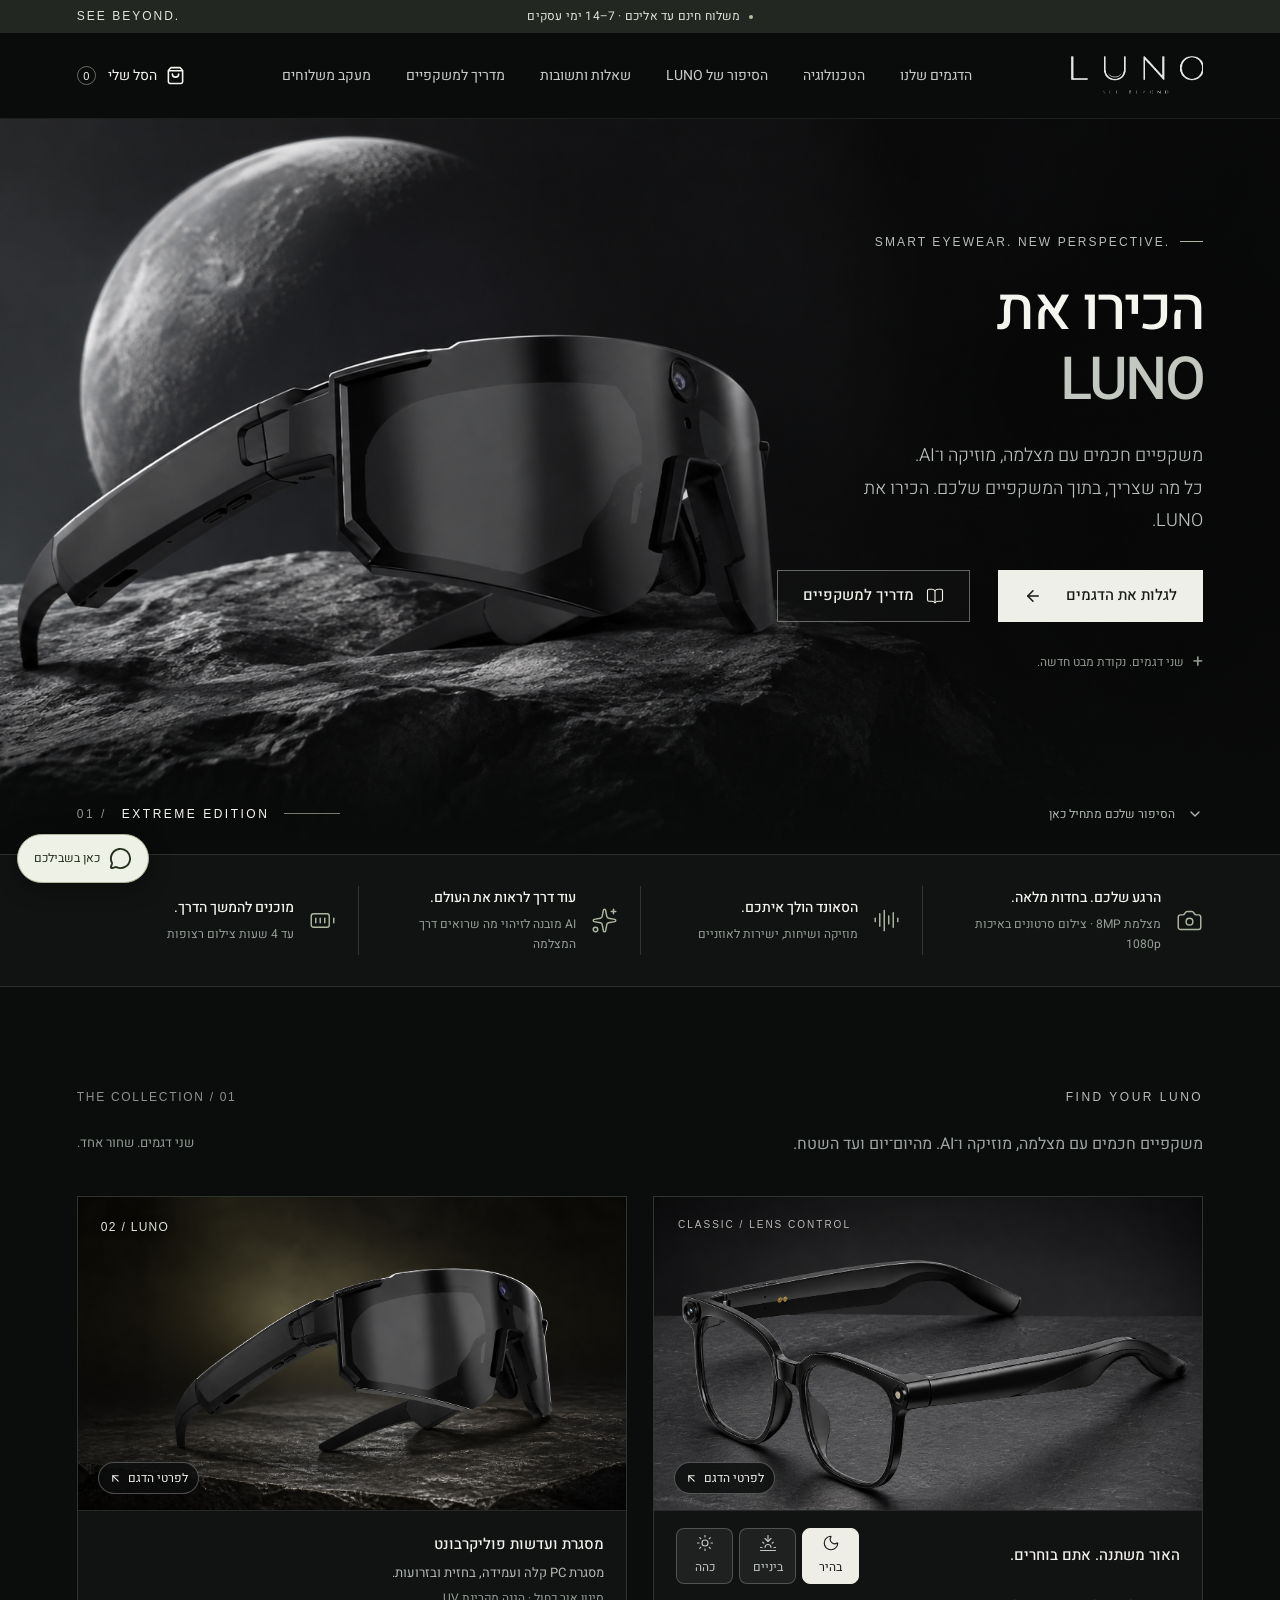
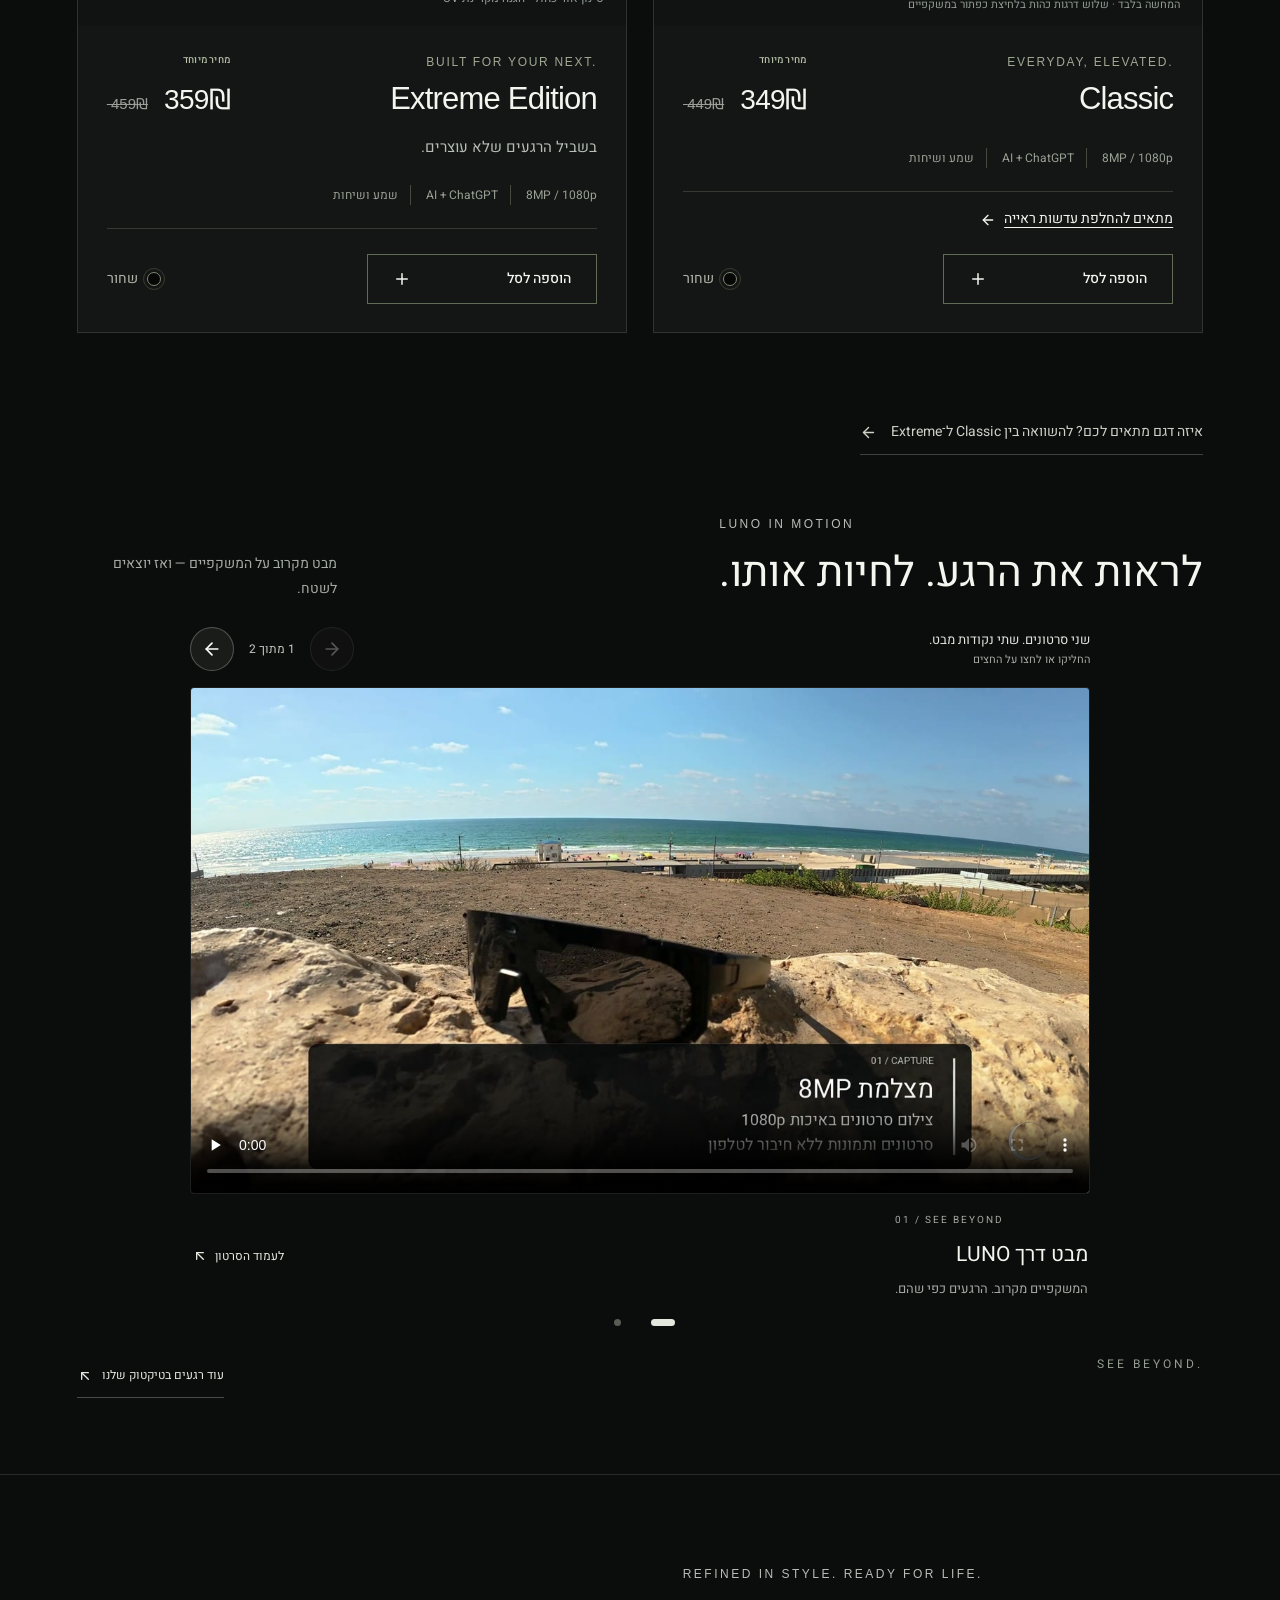
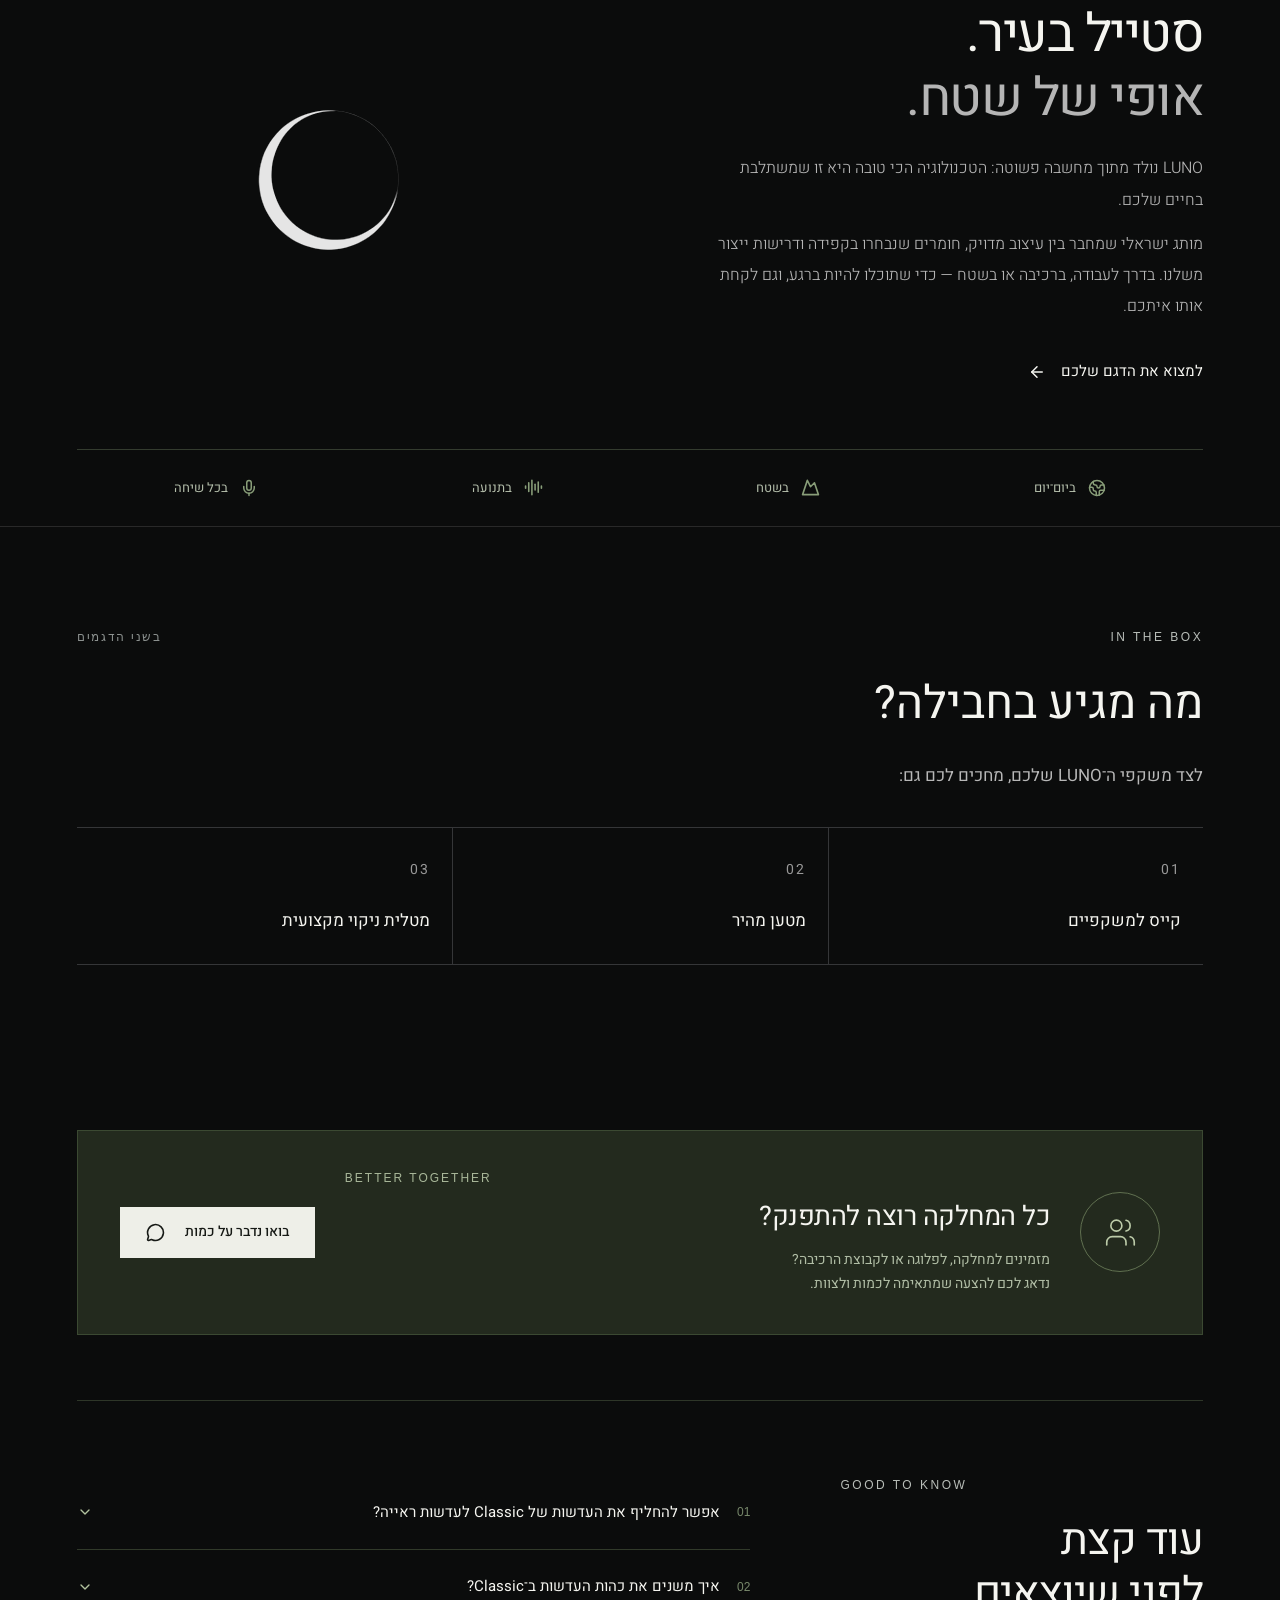
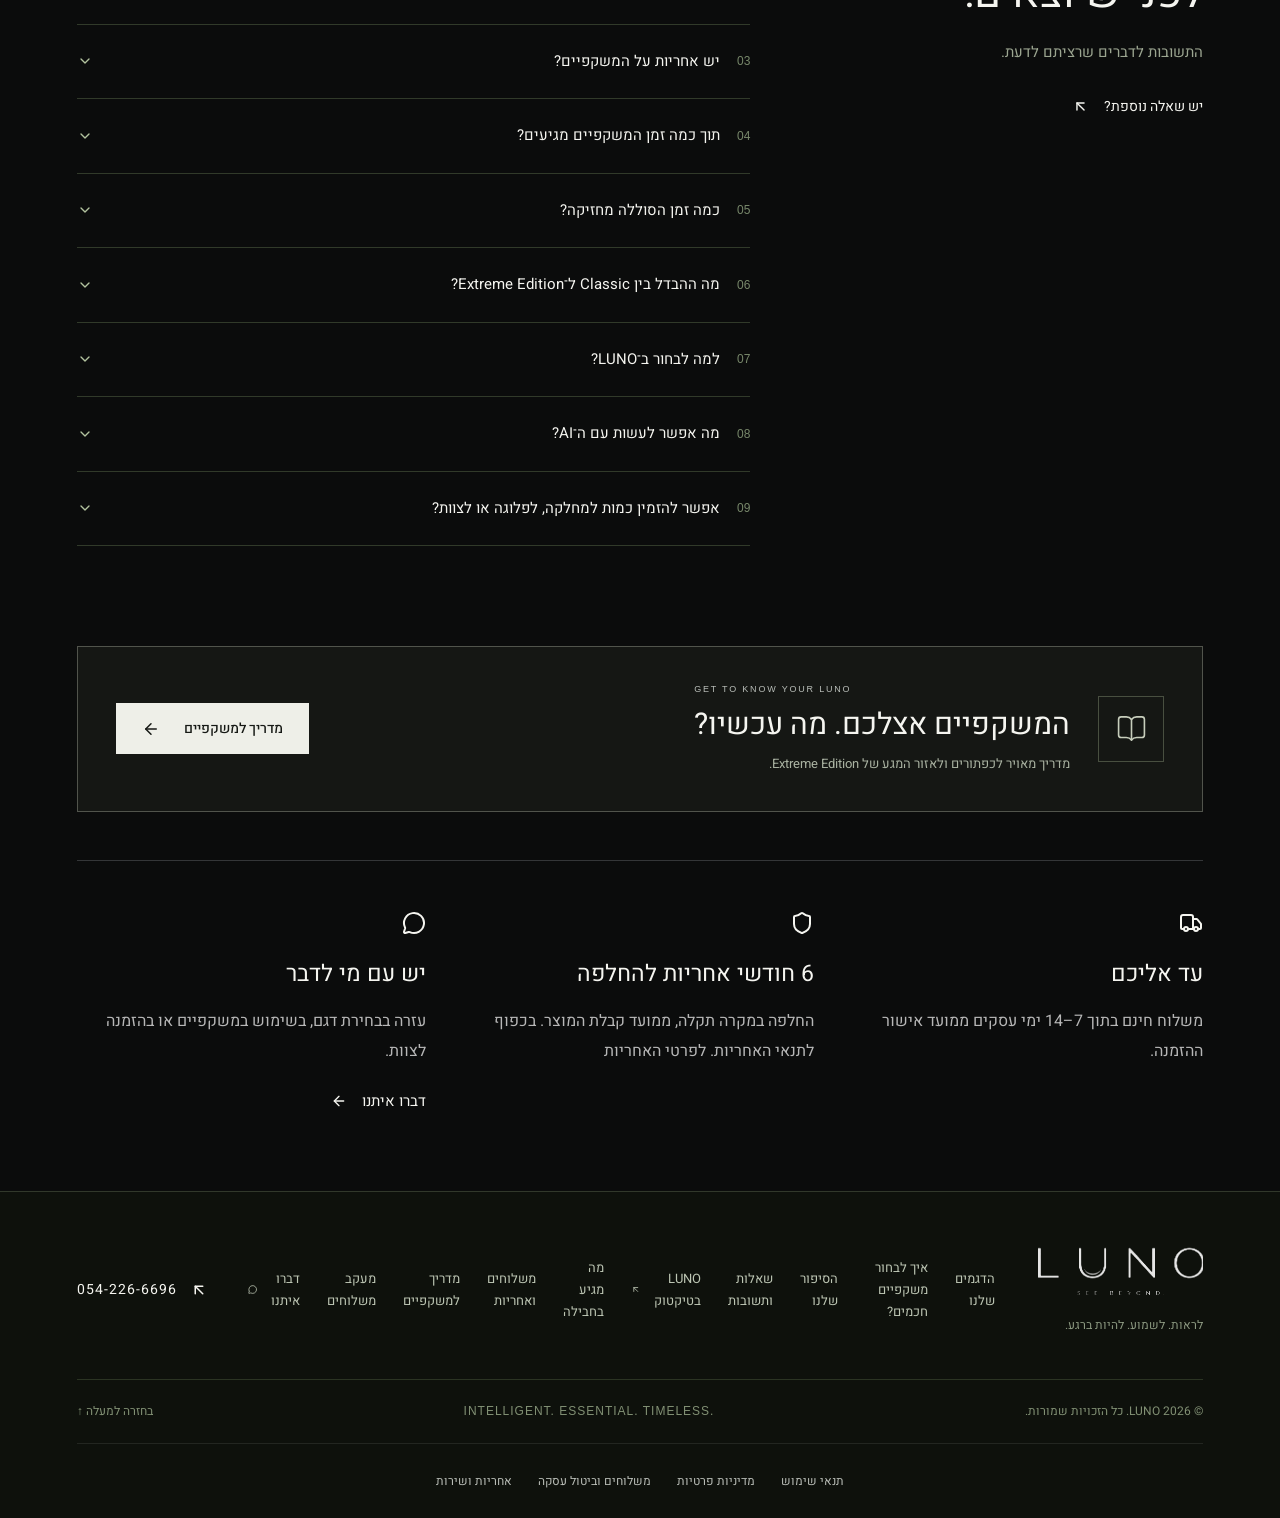
==== commit c49e19e4: "Publish simpler lens controls and clickable product images" ====
--- a/index.html
+++ b/index.html
@@ -30,9 +30,9 @@
 }(window, document, 'ttq');
 </script>
 <!-- TikTok Pixel Code End -->
-  <script type="module" crossorigin src="./assets/main-B-Ffnr4Y.js"></script>
-  <link rel="modulepreload" crossorigin href="./assets/product-DarRabKF.js">
-  <link rel="stylesheet" crossorigin href="./assets/product-DGnvnBM4.css">
+  <script type="module" crossorigin src="./assets/main-B2Wf4Wpe.js"></script>
+  <link rel="modulepreload" crossorigin href="./assets/product-BbPkqzTp.js">
+  <link rel="stylesheet" crossorigin href="./assets/product-D5OCbWIT.css">
 <title>משקפיים חכמים עם מצלמה ו־AI | LUNO ישראל</title>
 <meta name="description" content="משקפיים חכמים עם מצלמת 8MP, צילום וידאו 1080p, מוזיקה, שיחות ו־ChatGPT. השוו בין LUNO Classic ב־349 ₪ ל־Extreme ב־359 ₪. משלוח חינם ואחריות לחצי שנה.">
 <link rel="canonical" href="https://lunoil.com/">
--- a/assets/product-D5OCbWIT.css
+++ b/assets/product-D5OCbWIT.css
@@ -0,0 +1 @@
+@import "https://fonts.googleapis.com/css2?family=Heebo:wght@300;400;500;600;700;800;900&display=swap";.lens-preview{color:#f1f0eb;background:#111313;border:1px solid #ffffff1c;border-radius:4px;scroll-margin-top:110px;overflow:hidden}.lens-preview-stage{aspect-ratio:3/2;isolation:isolate;background:#141414;margin:0;position:relative;overflow:hidden}.lens-preview-stage .lens-preview-image{object-fit:cover;opacity:0;width:100%;height:100%;transition:opacity .42s;display:block;position:absolute;inset:0}.lens-preview-stage .lens-preview-image.is-active{opacity:1}.lens-preview-signature{letter-spacing:2px;color:#b5bab6;font:10px Arial,sans-serif;position:absolute;top:22px;left:24px}.lens-image-link{z-index:2;cursor:pointer;position:absolute;inset:0}.lens-preview .lens-image-link:focus-visible{outline-offset:-4px}.lens-product-link{color:#f1f0eb;background:#0c0d0dd9;border:1px solid #ffffff45;border-radius:30px;align-items:center;gap:6px;min-height:32px;padding:5px 10px;font-size:12px;display:flex;position:absolute;bottom:16px;left:20px}.lens-preview-controls{border-top:1px solid #ffffff18;grid-template-columns:minmax(0,1fr) auto;align-items:center;gap:12px 18px;padding:20px 24px 16px;display:grid}.lens-preview-heading>span{font-size:16px;font-weight:500;display:block}.lens-preview-options{border:0;gap:6px;min-width:0;margin:0;padding:0;display:flex}.lens-preview-options button{color:#c1c7c1;cursor:pointer;background:#1e2120;border:1px solid #ffffff38;border-radius:8px;flex-direction:column;justify-content:center;align-items:center;gap:5px;min-width:57px;min-height:56px;font-size:12px;transition:background .18s,color .18s,border-color .18s;display:flex}.lens-preview-options button:hover:not(:disabled):not([aria-pressed=true]){background:#303531;border-color:#dddcd4}.lens-preview-options button[aria-pressed=true]{color:#171b18;background:#eeede6;border-color:#eeede6}.lens-preview-options button:disabled{opacity:.35;cursor:default}.lens-preview button:focus-visible,.lens-preview a:focus-visible{outline-offset:4px;outline:2px solid #fff}.lens-preview-footnote{color:#929c93;grid-column:1/-1;margin:0;font-size:11px;line-height:1.6}.lens-preview-unavailable{text-align:center;place-items:center;padding:24px;font-size:15px;display:grid;position:absolute;inset:0}.lens-preview-compact{border:0;border-radius:0}.lens-preview-compact .lens-preview-stage{aspect-ratio:1.75}.lens-preview-compact .lens-preview-controls{padding:16px 22px 13px}.lens-preview-compact .lens-preview-heading>span{font-size:15px}.product-materials-summary{background:#111313;border-top:1px solid #ffffff18;flex-direction:column;justify-content:center;gap:5px;padding:16px 22px 13px;display:flex}.product-materials-summary>span{color:#f1f0eb;font-size:15px;font-weight:500}.product-materials-summary p{color:#b4b9b4;margin:0;font-size:13px;line-height:1.6}.product-materials-summary small{color:#929c93;font-size:12px}@media (width>=761px){.lens-preview-compact .lens-preview-controls,.product-materials-summary{min-height:116px}}@media (width<=1100px) and (width>=761px){.lens-preview-controls{grid-template-columns:1fr}.lens-preview-options{width:fit-content}.lens-preview-compact .lens-preview-controls,.product-materials-summary{min-height:176px}}@media (width<=760px){.lens-preview-controls,.lens-preview-compact .lens-preview-controls{grid-template-columns:1fr;gap:12px;padding:16px}.lens-preview-options{width:100%}.lens-preview-options button{flex-direction:row;flex:1;gap:8px;min-height:46px;font-size:14px}.lens-preview-heading>span,.lens-preview-compact .lens-preview-heading>span{font-size:16px}.lens-preview-signature{font-size:9px;top:16px;left:16px}.lens-product-link{font-size:12px;bottom:10px;left:12px}}@media (prefers-reduced-motion:reduce){.lens-preview-stage .lens-preview-image,.lens-preview-options button{transition:none}}@layer properties{@supports (((-webkit-hyphens:none)) and (not (margin-trim:inline))) or ((-moz-orient:inline) and (not (color:rgb(from red r g b)))){:root,:host{--shimmer-angle:20deg}*,:before,:after,::backdrop{--tw-translate-x:0;--tw-translate-y:0;--tw-translate-z:0;--tw-rotate-x:initial;--tw-rotate-y:initial;--tw-rotate-z:initial;--tw-skew-x:initial;--tw-skew-y:initial;--tw-scroll-snap-strictness:proximity;--tw-space-x-reverse:0;--tw-border-style:solid;--tw-leading:initial;--tw-font-weight:initial;--tw-tracking:initial;--tw-ordinal:initial;--tw-slashed-zero:initial;--tw-numeric-figure:initial;--tw-numeric-spacing:initial;--tw-numeric-fraction:initial;--tw-shadow:0 0 #0000;--tw-shadow-color:initial;--tw-shadow-alpha:100%;--tw-inset-shadow:0 0 #0000;--tw-inset-shadow-color:initial;--tw-inset-shadow-alpha:100%;--tw-ring-color:initial;--tw-ring-shadow:0 0 #0000;--tw-inset-ring-color:initial;--tw-inset-ring-shadow:0 0 #0000;--tw-ring-inset:initial;--tw-ring-offset-width:0px;--tw-ring-offset-color:#fff;--tw-ring-offset-shadow:0 0 #0000;--tw-outline-style:solid;--tw-blur:initial;--tw-brightness:initial;--tw-contrast:initial;--tw-grayscale:initial;--tw-hue-rotate:initial;--tw-invert:initial;--tw-opacity:initial;--tw-saturate:initial;--tw-sepia:initial;--tw-drop-shadow:initial;--tw-drop-shadow-color:initial;--tw-drop-shadow-alpha:100%;--tw-drop-shadow-size:initial;--tw-duration:initial;--tw-ease:initial;--tw-content:"";--tw-scale-x:1;--tw-scale-y:1;--tw-scale-z:1;--tw-backdrop-blur:initial;--tw-backdrop-brightness:initial;--tw-backdrop-contrast:initial;--tw-backdrop-grayscale:initial;--tw-backdrop-hue-rotate:initial;--tw-backdrop-invert:initial;--tw-backdrop-opacity:initial;--tw-backdrop-saturate:initial;--tw-backdrop-sepia:initial;--tw-animation-delay:0s;--tw-animation-direction:normal;--tw-animation-duration:initial;--tw-animation-fill-mode:none;--tw-animation-iteration-count:1;--tw-enter-blur:0;--tw-enter-opacity:1;--tw-enter-rotate:0;--tw-enter-scale:1;--tw-enter-translate-x:0;--tw-enter-translate-y:0;--tw-exit-blur:0;--tw-exit-opacity:1;--tw-exit-rotate:0;--tw-exit-scale:1;--tw-exit-translate-x:0;--tw-exit-translate-y:0;--scroll-fade-t:0px;--scroll-fade-b:0px;--scroll-fade-s:0px;--scroll-fade-e:0px;--scroll-fade-mask:initial;--shimmer-image:initial;--shimmer-text-fill:initial}}}@layer theme{:root,:host{--font-sans:"Heebo", Arial, sans-serif;--font-mono:ui-monospace, SFMono-Regular, Menlo, Monaco, Consolas, "Liberation Mono", "Courier New", monospace;--color-black:#000;--color-white:#fff;--spacing:.25rem;--container-xs:20rem;--container-sm:24rem;--text-xs:.75rem;--text-xs--line-height:calc(1 / .75);--text-sm:.875rem;--text-sm--line-height:calc(1.25 / .875);--text-base:1rem;--text-base--line-height:calc(1.5 / 1);--font-weight-normal:400;--font-weight-medium:500;--tracking-tight:-.025em;--tracking-widest:.1em;--leading-tight:1.25;--leading-snug:1.375;--leading-normal:1.5;--leading-relaxed:1.625;--radius-md:3px;--radius-2xl:1rem;--radius-4xl:2rem;--ease-in-out:cubic-bezier(.4, 0, .2, 1);--animate-spin:spin 1s linear infinite;--animate-pulse:pulse 2s cubic-bezier(.4, 0, .6, 1) infinite;--blur-xs:4px;--aspect-video:16 / 9;--default-transition-duration:.15s;--default-transition-timing-function:cubic-bezier(.4, 0, .2, 1);--default-font-family:"Heebo", Arial, sans-serif;--default-mono-font-family:var(--font-mono);--color-popover:var(--popover);--color-border:var(--border)}}@layer base{*,:after,:before,::backdrop{box-sizing:border-box;border:0 solid;margin:0;padding:0}::file-selector-button{box-sizing:border-box;border:0 solid;margin:0;padding:0}html,:host{-webkit-text-size-adjust:100%;tab-size:4;line-height:1.5;font-family:var(--default-font-family,ui-sans-serif, system-ui, sans-serif, "Apple Color Emoji", "Segoe UI Emoji", "Segoe UI Symbol", "Noto Color Emoji");font-feature-settings:var(--default-font-feature-settings,normal);font-variation-settings:var(--default-font-variation-settings,normal);-webkit-tap-highlight-color:transparent}hr{height:0;color:inherit;border-top-width:1px}abbr:where([title]){-webkit-text-decoration:underline dotted;text-decoration:underline dotted}h1,h2,h3,h4,h5,h6{font-size:inherit;font-weight:inherit}a{color:inherit;-webkit-text-decoration:inherit;-webkit-text-decoration:inherit;-webkit-text-decoration:inherit;-webkit-text-decoration:inherit;text-decoration:inherit}b,strong{font-weight:bolder}code,kbd,samp,pre{font-family:var(--default-mono-font-family,ui-monospace, SFMono-Regular, Menlo, Monaco, Consolas, "Liberation Mono", "Courier New", monospace);font-feature-settings:var(--default-mono-font-feature-settings,normal);font-variation-settings:var(--default-mono-font-variation-settings,normal);font-size:1em}small{font-size:80%}sub,sup{vertical-align:baseline;font-size:75%;line-height:0;position:relative}sub{bottom:-.25em}sup{top:-.5em}table{text-indent:0;border-color:inherit;border-collapse:collapse}:-moz-focusring{outline:auto}progress{vertical-align:baseline}summary{display:list-item}ol,ul,menu{list-style:none}img,svg,video,canvas,audio,iframe,embed,object{vertical-align:middle;display:block}img,video{max-width:100%;height:auto}button,input,select,optgroup,textarea{font:inherit;font-feature-settings:inherit;font-variation-settings:inherit;letter-spacing:inherit;color:inherit;opacity:1;background-color:#0000;border-radius:0}::file-selector-button{font:inherit;font-feature-settings:inherit;font-variation-settings:inherit;letter-spacing:inherit;color:inherit;opacity:1;background-color:#0000;border-radius:0}:where(select:is([multiple],[size])) optgroup{font-weight:bolder}:where(select:is([multiple],[size])) optgroup option{padding-inline-start:20px}::file-selector-button{margin-inline-end:4px}::placeholder{opacity:1}@supports (not ((-webkit-appearance:-apple-pay-button))) or (contain-intrinsic-size:1px){::placeholder{color:currentColor}@supports (color:color-mix(in lab, red, red)){::placeholder{color:color-mix(in oklab, currentcolor 50%, transparent)}}}textarea{resize:vertical}::-webkit-search-decoration{-webkit-appearance:none}::-webkit-date-and-time-value{min-height:1lh;text-align:inherit}::-webkit-datetime-edit{display:inline-flex}::-webkit-datetime-edit-fields-wrapper{padding:0}::-webkit-datetime-edit{padding-block:0}::-webkit-datetime-edit-year-field{padding-block:0}::-webkit-datetime-edit-month-field{padding-block:0}::-webkit-datetime-edit-day-field{padding-block:0}::-webkit-datetime-edit-hour-field{padding-block:0}::-webkit-datetime-edit-minute-field{padding-block:0}::-webkit-datetime-edit-second-field{padding-block:0}::-webkit-datetime-edit-millisecond-field{padding-block:0}::-webkit-datetime-edit-meridiem-field{padding-block:0}::-webkit-calendar-picker-indicator{line-height:1}:-moz-ui-invalid{box-shadow:none}button,input:where([type=button],[type=reset],[type=submit]){appearance:button}::file-selector-button{appearance:button}::-webkit-inner-spin-button{height:auto}::-webkit-outer-spin-button{height:auto}[hidden]:where(:not([hidden=until-found])){display:none!important}}@layer components;@layer utilities{.\@container\/card-header{container:card-header/inline-size}.\@container\/field-group{container:field-group/inline-size}.pointer-events-auto{pointer-events:auto}.pointer-events-none{pointer-events:none}.invisible{visibility:hidden}.visible{visibility:visible}.sr-only{clip-path:inset(50%);white-space:nowrap;border-width:0;width:1px;height:1px;margin:-1px;padding:0;position:absolute;overflow:hidden}.absolute{position:absolute}.fixed{position:fixed}.relative{position:relative}.static{position:static}.inset-0{inset:calc(var(--spacing) * 0)}.inset-x-0{inset-inline:calc(var(--spacing) * 0)}.inset-x-4{inset-inline:calc(var(--spacing) * 4)}.inset-y-0{inset-block:calc(var(--spacing) * 0)}.inset-s-1\/2{inset-inline-start:50%}.start{inset-inline-start:var(--spacing)}.end{inset-inline-end:var(--spacing)}.-top-12{top:calc(var(--spacing) * -12)}.top-0{top:calc(var(--spacing) * 0)}.top-1\.5{top:calc(var(--spacing) * 1.5)}.top-1\/2{top:50%}.top-1\/3{top:33.3333%}.top-2{top:calc(var(--spacing) * 2)}.top-3{top:calc(var(--spacing) * 3)}.top-3\.5{top:calc(var(--spacing) * 3.5)}.top-\[60\%\]{top:60%}.top-full{top:100%}.top-px{top:1px}.-right-12{right:calc(var(--spacing) * -12)}.right-0{right:calc(var(--spacing) * 0)}.right-1{right:calc(var(--spacing) * 1)}.right-2{right:calc(var(--spacing) * 2)}.right-2\.5{right:calc(var(--spacing) * 2.5)}.right-3{right:calc(var(--spacing) * 3)}.-bottom-12{bottom:calc(var(--spacing) * -12)}.bottom-0{bottom:calc(var(--spacing) * 0)}.bottom-4{bottom:calc(var(--spacing) * 4)}.-left-12{left:calc(var(--spacing) * -12)}.left-1\.5{left:calc(var(--spacing) * 1.5)}.left-1\/2{left:50%}.left-3{left:calc(var(--spacing) * 3)}.isolate{isolation:isolate}.z-0{z-index:0}.z-1{z-index:1}.z-10{z-index:10}.z-20{z-index:20}.z-50{z-index:50}.z-\[calc\(1000-var\(--toast-index\)\)\]{z-index:calc(1000 - var(--toast-index))}.order-first{order:-9999}.order-last{order:9999}.col-start-2{grid-column-start:2}.row-span-2{grid-row:span 2/span 2}.row-start-1{grid-row-start:1}.container{width:100%}@media (width>=40rem){.container{max-width:40rem}}@media (width>=48rem){.container{max-width:48rem}}@media (width>=64rem){.container{max-width:64rem}}@media (width>=80rem){.container{max-width:80rem}}@media (width>=96rem){.container{max-width:96rem}}.m-\(--drawer-inset\,0px\){margin:var(--drawer-inset,0px)}.-mx-1{margin-inline:calc(var(--spacing) * -1)}.-mx-4{margin-inline:calc(var(--spacing) * -4)}.mx-2{margin-inline:calc(var(--spacing) * 2)}.mx-3\.5{margin-inline:calc(var(--spacing) * 3.5)}.mx-auto{margin-inline:auto}.-my-2{margin-block:calc(var(--spacing) * -2)}.my-0\.5{margin-block:calc(var(--spacing) * .5)}.my-1{margin-block:calc(var(--spacing) * 1)}.my-2{margin-block:calc(var(--spacing) * 2)}.my-auto{margin-block:auto}.-mt-4{margin-top:calc(var(--spacing) * -4)}.mt-0\.5{margin-top:calc(var(--spacing) * .5)}.mt-2{margin-top:calc(var(--spacing) * 2)}.mt-4{margin-top:calc(var(--spacing) * 4)}.mt-auto{margin-top:auto}.-mb-4{margin-bottom:calc(var(--spacing) * -4)}.mb-1\.5{margin-bottom:calc(var(--spacing) * 1.5)}.mb-2{margin-bottom:calc(var(--spacing) * 2)}.-ml-1{margin-left:calc(var(--spacing) * -1)}.-ml-4{margin-left:calc(var(--spacing) * -4)}.ml-1{margin-left:calc(var(--spacing) * 1)}.ml-4{margin-left:calc(var(--spacing) * 4)}.ml-auto{margin-left:auto}.line-clamp-1{-webkit-line-clamp:1;-webkit-box-orient:vertical;display:-webkit-box;overflow:hidden}.line-clamp-2{-webkit-line-clamp:2;-webkit-box-orient:vertical;display:-webkit-box;overflow:hidden}.no-scrollbar{-ms-overflow-style:none;scrollbar-width:none}.no-scrollbar::-webkit-scrollbar{display:none}.block{display:block}.contents{display:contents}.flex{display:flex}.grid{display:grid}.hidden{display:none}.inline-flex{display:inline-flex}.table{display:table}.table-caption{display:table-caption}.table-cell{display:table-cell}.table-row{display:table-row}.field-sizing-content{field-sizing:content}.aspect-\(--ratio\){aspect-ratio:var(--ratio)}.aspect-square{aspect-ratio:1}.aspect-video{aspect-ratio:var(--aspect-video)}.size-\(--cell-size\){width:var(--cell-size);height:var(--cell-size)}.size-2{width:calc(var(--spacing) * 2);height:calc(var(--spacing) * 2)}.size-2\.5{width:calc(var(--spacing) * 2.5);height:calc(var(--spacing) * 2.5)}.size-3{width:calc(var(--spacing) * 3);height:calc(var(--spacing) * 3)}.size-4{width:calc(var(--spacing) * 4);height:calc(var(--spacing) * 4)}.size-5{width:calc(var(--spacing) * 5);height:calc(var(--spacing) * 5)}.size-6{width:calc(var(--spacing) * 6);height:calc(var(--spacing) * 6)}.size-7{width:calc(var(--spacing) * 7);height:calc(var(--spacing) * 7)}.size-8{width:calc(var(--spacing) * 8);height:calc(var(--spacing) * 8)}.size-9{width:calc(var(--spacing) * 9);height:calc(var(--spacing) * 9)}.size-10{width:calc(var(--spacing) * 10);height:calc(var(--spacing) * 10)}.size-auto{width:auto;height:auto}.size-full{width:100%;height:100%}.h-\(--accordion-panel-height\){height:var(--accordion-panel-height)}.h-\(--cell-size\){height:var(--cell-size)}.h-\(--drawer-content-height\){height:var(--drawer-content-height)}.h-\(--height\){height:var(--height)}.h-\(--popup-height\){height:var(--popup-height)}.h-\(--positioner-height\){height:var(--positioner-height)}.h-1{height:calc(var(--spacing) * 1)}.h-1\.5{height:calc(var(--spacing) * 1.5)}.h-2{height:calc(var(--spacing) * 2)}.h-2\.5{height:calc(var(--spacing) * 2.5)}.h-4{height:calc(var(--spacing) * 4)}.h-5{height:calc(var(--spacing) * 5)}.h-6{height:calc(var(--spacing) * 6)}.h-7{height:calc(var(--spacing) * 7)}.h-8{height:calc(var(--spacing) * 8)}.h-8\!{height:calc(var(--spacing) * 8)!important}.h-9{height:calc(var(--spacing) * 9)}.h-10{height:calc(var(--spacing) * 10)}.h-12{height:calc(var(--spacing) * 12)}.h-\[calc\(--spacing\(5\.25\)\)\]{height:calc(calc(var(--spacing) * 5.25))}.h-\[calc\(100\%-1px\)\]{height:calc(100% - 1px)}.h-auto{height:auto}.h-full{height:100%}.h-max{height:max-content}.h-px{height:1px}.h-svh{height:100svh}.max-h-\(--available-height\){max-height:var(--available-height)}.max-h-\(--drawer-content-max-height\,none\){max-height:var(--drawer-content-max-height,none)}.max-h-72{max-height:calc(var(--spacing) * 72)}.max-h-\[min\(calc\(--spacing\(72\)---spacing\(9\)\)\,calc\(var\(--available-height\)---spacing\(9\)\)\)\]{max-height:min(calc(calc(var(--spacing) * 72) - calc(var(--spacing) * 9)), calc(var(--available-height) - calc(var(--spacing) * 9)))}.min-h-0{min-height:calc(var(--spacing) * 0)}.min-h-4{min-height:calc(var(--spacing) * 4)}.min-h-8{min-height:calc(var(--spacing) * 8)}.min-h-16{min-height:calc(var(--spacing) * 16)}.min-h-dvh{min-height:100dvh}.min-h-full{min-height:100%}.min-h-svh{min-height:100svh}.w-\(--anchor-width\){width:var(--anchor-width)}.w-\(--cell-size\){width:var(--cell-size)}.w-\(--drawer-content-width\,auto\){width:var(--drawer-content-width,auto)}.w-\(--popup-width\){width:var(--popup-width)}.w-\(--positioner-width\){width:var(--positioner-width)}.w-\(--sidebar-width\){width:var(--sidebar-width)}.w-0{width:calc(var(--spacing) * 0)}.w-1{width:calc(var(--spacing) * 1)}.w-2{width:calc(var(--spacing) * 2)}.w-2\.5{width:calc(var(--spacing) * 2.5)}.w-4{width:calc(var(--spacing) * 4)}.w-5{width:calc(var(--spacing) * 5)}.w-10{width:calc(var(--spacing) * 10)}.w-24{width:calc(var(--spacing) * 24)}.w-64{width:calc(var(--spacing) * 64)}.w-72{width:calc(var(--spacing) * 72)}.w-auto{width:auto}.w-fit{width:fit-content}.w-full{width:100%}.w-max{width:max-content}.w-px{width:1px}.max-w-\(--available-width\){max-width:var(--available-width)}.max-w-\(--skeleton-width\){max-width:var(--skeleton-width)}.max-w-\[80\%\]{max-width:80%}.max-w-\[calc\(100\%-2rem\)\]{max-width:calc(100% - 2rem)}.max-w-full{max-width:100%}.max-w-max{max-width:max-content}.max-w-sm{max-width:var(--container-sm)}.max-w-xs{max-width:var(--container-xs)}.min-w-\(--cell-size\){min-width:var(--cell-size)}.min-w-0{min-width:calc(var(--spacing) * 0)}.min-w-5{min-width:calc(var(--spacing) * 5)}.min-w-7{min-width:calc(var(--spacing) * 7)}.min-w-8{min-width:calc(var(--spacing) * 8)}.min-w-9{min-width:calc(var(--spacing) * 9)}.min-w-16{min-width:calc(var(--spacing) * 16)}.min-w-32{min-width:calc(var(--spacing) * 32)}.min-w-36{min-width:calc(var(--spacing) * 36)}.min-w-40{min-width:calc(var(--spacing) * 40)}.min-w-\[96px\]{min-width:96px}.min-w-\[calc\(var\(--anchor-width\)\+--spacing\(7\)\)\]{min-width:calc(var(--anchor-width) + calc(var(--spacing) * 7))}.flex-1{flex:1}.shrink-0{flex-shrink:0}.grow{flex-grow:1}.grow-0{flex-grow:0}.basis-full{flex-basis:100%}.caption-bottom{caption-side:bottom}.border-collapse{border-collapse:collapse}.origin-\(--transform-origin\){transform-origin:var(--transform-origin)}.origin-bottom{transform-origin:bottom}.-translate-x-1\/2{--tw-translate-x:calc(calc(1 / 2 * 100%) * -1);translate:var(--tw-translate-x) var(--tw-translate-y)}.-translate-x-px{--tw-translate-x:-1px;translate:var(--tw-translate-x) var(--tw-translate-y)}.translate-x-px{--tw-translate-x:1px;translate:var(--tw-translate-x) var(--tw-translate-y)}.-translate-y-1\/2{--tw-translate-y:calc(calc(1 / 2 * 100%) * -1);translate:var(--tw-translate-x) var(--tw-translate-y)}.-translate-y-3\/4{--tw-translate-y:calc(calc(3 / 4 * 100%) * -1);translate:var(--tw-translate-x) var(--tw-translate-y)}.translate-y-0{--tw-translate-y:calc(var(--spacing) * 0);translate:var(--tw-translate-x) var(--tw-translate-y)}.translate-y-3\/4{--tw-translate-y:calc(3 / 4 * 100%);translate:var(--tw-translate-x) var(--tw-translate-y)}.translate-y-\[calc\(-50\%-2px\)\]{--tw-translate-y:calc(-50% - 2px);translate:var(--tw-translate-x) var(--tw-translate-y)}.rotate-45{rotate:45deg}.rotate-90{rotate:90deg}.\[transform\:translateX\(var\(--toast-swipe-movement-x\)\)_translateY\(calc\(var\(--toast-swipe-movement-y\)-\(var\(--toast-index\)\*var\(--peek\)\)-\(var\(--shrink\)\*var\(--height\)\)\)\)_scale\(var\(--scale\)\)\]{transform:translateX(var(--toast-swipe-movement-x)) translateY(calc(var(--toast-swipe-movement-y) - (var(--toast-index) * var(--peek)) - (var(--shrink) * var(--height)))) scale(var(--scale))}.transform-\[translate3d\(var\(--translate-x\,0px\)\,var\(--translate-y\,0px\)\,0\)_scale\(var\(--stack-scale\)\)\]{transform:translate3d(var(--translate-x,0px),var(--translate-y,0px),0) scale(var(--stack-scale))}.scroll-fade-x{--_scroll-fade-size-s:var(--scroll-fade-s-size,var(--scroll-fade-size,min(12%, calc(var(--spacing) * 10))));--_scroll-fade-size-e:var(--scroll-fade-e-size,var(--scroll-fade-size,min(12%, calc(var(--spacing) * 10))));--scroll-fade-inline:linear-gradient(to right, transparent 0, #000 var(--scroll-fade-s,0px), #000 calc(100% - var(--scroll-fade-e,0px)), transparent 100%)}.scroll-fade-x:where([dir=rtl],[dir=rtl] *){--scroll-fade-inline:linear-gradient(to left, transparent 0, #000 var(--scroll-fade-s,0px), #000 calc(100% - var(--scroll-fade-e,0px)), transparent 100%)}.scroll-fade-x{-webkit-mask-image:var(--scroll-fade-mask,var(--scroll-fade-inline));-webkit-mask-image:var(--scroll-fade-mask,var(--scroll-fade-inline));-webkit-mask-image:var(--scroll-fade-mask,var(--scroll-fade-inline));-webkit-mask-image:var(--scroll-fade-mask,var(--scroll-fade-inline));mask-image:var(--scroll-fade-mask,var(--scroll-fade-inline));-webkit-mask-composite:source-in;-webkit-mask-composite:source-in;-webkit-mask-composite:source-in;-webkit-mask-repeat:no-repeat;mask-repeat:no-repeat;-webkit-mask-composite:source-in;mask-composite:intersect}@supports (animation-timeline:scroll()){.scroll-fade-x{animation:1ms ease-in-out scroll-fade-reveal-s,1ms ease-in-out scroll-fade-reveal-e;animation-timeline:scroll(self inline),scroll(self inline);animation-range:0 var(--scroll-fade-reveal,calc(var(--spacing) * 24)), calc(100% - var(--scroll-fade-reveal,calc(var(--spacing) * 24))) 100%;animation-fill-mode:both}}@supports not (animation-timeline:scroll()){.scroll-fade-x{--scroll-fade-s:var(--_scroll-fade-size-s);--scroll-fade-e:var(--_scroll-fade-size-e)}}.scroll-fade-b{--_scroll-fade-size-b:var(--scroll-fade-b-size,var(--scroll-fade-size,min(12%, calc(var(--spacing) * 10))));--scroll-fade-mask:linear-gradient(to bottom, #000 0, #000 calc(100% - var(--scroll-fade-b,0px)), transparent 100%);-webkit-mask-image:var(--scroll-fade-mask);-webkit-mask-image:var(--scroll-fade-mask);-webkit-mask-image:var(--scroll-fade-mask);-webkit-mask-image:var(--scroll-fade-mask);mask-image:var(--scroll-fade-mask);-webkit-mask-composite:source-in;-webkit-mask-composite:source-in;-webkit-mask-composite:source-in;-webkit-mask-repeat:no-repeat;mask-repeat:no-repeat;-webkit-mask-composite:source-in;mask-composite:intersect}@supports (animation-timeline:scroll()){.scroll-fade-b{animation:1ms ease-in-out scroll-fade-reveal-b;animation-timeline:scroll(self y);animation-range:calc(100% - var(--scroll-fade-reveal,calc(var(--spacing) * 24))) 100%;animation-fill-mode:both}}@supports not (animation-timeline:scroll()){.scroll-fade-b{--scroll-fade-b:var(--_scroll-fade-size-b)}}.animate-caret-blink{animation:1.25s ease-out infinite caret-blink}.animate-pulse{animation:var(--animate-pulse)}.animate-spin{animation:var(--animate-spin)}.cursor-default{cursor:default}.cursor-grab{cursor:grab}.cursor-text{cursor:text}.touch-manipulation{touch-action:manipulation}.touch-none{touch-action:none}.resize-none{resize:none}.snap-x{scroll-snap-type:x var(--tw-scroll-snap-strictness)}.snap-mandatory{--tw-scroll-snap-strictness:mandatory}.scroll-my-1{scroll-margin-block:calc(var(--spacing) * 1)}.scroll-px-1{scroll-padding-inline:calc(var(--spacing) * 1)}.scroll-py-1{scroll-padding-block:calc(var(--spacing) * 1)}.list-disc{list-style-type:disc}.list-none{list-style-type:none}.appearance-none{appearance:none}.auto-rows-min{grid-auto-rows:min-content}.grid-rows-\[auto_1fr\]{grid-template-rows:auto 1fr}.flex-col{flex-direction:column}.flex-col-reverse{flex-direction:column-reverse}.flex-row{flex-direction:row}.flex-wrap{flex-wrap:wrap}.place-content-center{place-content:center}.place-items-center{place-items:center}.items-center{align-items:center}.items-end{align-items:flex-end}.items-start{align-items:flex-start}.items-stretch{align-items:stretch}.justify-between{justify-content:space-between}.justify-center{justify-content:center}.justify-start{justify-content:flex-start}.gap-\(--card-spacing\){gap:var(--card-spacing)}.gap-0{gap:calc(var(--spacing) * 0)}.gap-0\.5{gap:calc(var(--spacing) * .5)}.gap-1{gap:calc(var(--spacing) * 1)}.gap-1\.5{gap:calc(var(--spacing) * 1.5)}.gap-2{gap:calc(var(--spacing) * 2)}.gap-2\.5{gap:calc(var(--spacing) * 2.5)}.gap-3{gap:calc(var(--spacing) * 3)}.gap-4{gap:calc(var(--spacing) * 4)}.gap-5{gap:calc(var(--spacing) * 5)}.gap-6{gap:calc(var(--spacing) * 6)}.gap-\[--spacing\(var\(--gap\)\)\]{gap:calc(var(--spacing) * var(--gap))}:where(.-space-x-2>:not(:last-child)){--tw-space-x-reverse:0;margin-inline-start:calc(calc(var(--spacing) * -2) * var(--tw-space-x-reverse));margin-inline-end:calc(calc(var(--spacing) * -2) * calc(1 - var(--tw-space-x-reverse)))}.self-end{align-self:flex-end}.self-start{align-self:flex-start}.self-stretch{align-self:stretch}.justify-self-end{justify-self:flex-end}.truncate{text-overflow:ellipsis;white-space:nowrap;overflow:hidden}.overflow-auto{overflow:auto}.overflow-hidden{overflow:hidden}.overflow-x-auto{overflow-x:auto}.overflow-x-hidden{overflow-x:hidden}.overflow-y-auto{overflow-y:auto}.overscroll-contain{overscroll-behavior:contain}.overscroll-x-contain{overscroll-behavior-x:contain}.rounded-\(--cell-radius\){border-radius:var(--cell-radius)}.rounded-2xl{border-radius:var(--radius-2xl)}.rounded-4xl{border-radius:var(--radius-4xl)}.rounded-\[2px\]{border-radius:2px}.rounded-\[4px\]{border-radius:4px}.rounded-\[calc\(var\(--radius\)-3px\)\]{border-radius:calc(var(--radius) - 3px)}.rounded-\[inherit\]{border-radius:inherit}.rounded-\[min\(var\(--radius-md\)\,10px\)\]{border-radius:min(var(--radius-md), 10px)}.rounded-\[min\(var\(--radius-md\)\,12px\)\]{border-radius:min(var(--radius-md), 12px)}.rounded-full{border-radius:2147483647px}.rounded-lg{border-radius:4px}.rounded-lg\!{border-radius:4px!important}.rounded-md{border-radius:3px}.rounded-none{border-radius:0}.rounded-sm{border-radius:2px}.rounded-xl{border-radius:6px}.rounded-xl\!{border-radius:6px!important}.rounded-t-xl{border-top-left-radius:6px;border-top-right-radius:6px}.rounded-l-\(--cell-radius\){border-top-left-radius:var(--cell-radius);border-bottom-left-radius:var(--cell-radius)}.rounded-tl-sm{border-top-left-radius:2px}.rounded-r-\(--cell-radius\){border-top-right-radius:var(--cell-radius);border-bottom-right-radius:var(--cell-radius)}.rounded-b-xl{border-bottom-right-radius:6px;border-bottom-left-radius:6px}.border{border-style:var(--tw-border-style);border-width:1px}.border-0{border-style:var(--tw-border-style);border-width:0}.border-\[1\.5px\]{border-style:var(--tw-border-style);border-width:1.5px}.border-y{border-block-style:var(--tw-border-style);border-block-width:1px}.border-t{border-top-style:var(--tw-border-style);border-top-width:1px}.border-r{border-right-style:var(--tw-border-style);border-right-width:1px}.border-b{border-bottom-style:var(--tw-border-style);border-bottom-width:1px}.border-l{border-left-style:var(--tw-border-style);border-left-width:1px}.border-dashed{--tw-border-style:dashed;border-style:dashed}.border-none{--tw-border-style:none;border-style:none}.border-\(--color-border\){border-color:var(--color-border)}.border-border,.border-border\/50{border-color:var(--border)}@supports (color:color-mix(in lab, red, red)){.border-border\/50{border-color:color-mix(in oklab, var(--border) 50%, transparent)}}.border-input,.border-input\/30{border-color:var(--border)}@supports (color:color-mix(in lab, red, red)){.border-input\/30{border-color:color-mix(in oklab, var(--border) 30%, transparent)}}.border-ring{border-color:#c9cebf}.border-transparent{border-color:#0000}.bg-\(--color-bg\){background-color:var(--color-bg)}.bg-\[Canvas\]{background-color:canvas}.bg-background{background-color:var(--background)}.bg-black\/10{background-color:#0000001a}@supports (color:color-mix(in lab, red, red)){.bg-black\/10{background-color:color-mix(in oklab, var(--color-black) 10%, transparent)}}.bg-border{background-color:var(--border)}.bg-card{background-color:var(--card)}.bg-destructive\/10{background-color:oklab(73.2682% .108005 .0397881/.1)}.bg-foreground{background-color:var(--foreground)}.bg-input,.bg-input\/30{background-color:var(--border)}@supports (color:color-mix(in lab, red, red)){.bg-input\/30{background-color:color-mix(in oklab, var(--border) 30%, transparent)}}.bg-muted,.bg-muted\/50{background-color:var(--muted)}@supports (color:color-mix(in lab, red, red)){.bg-muted\/50{background-color:color-mix(in oklab, var(--muted) 50%, transparent)}}.bg-popover{background-color:var(--popover)}.bg-primary{background-color:var(--primary)}.bg-primary-foreground{background-color:var(--primary-foreground)}.bg-secondary{background-color:var(--secondary)}.bg-transparent{background-color:#0000}.bg-white{background-color:var(--color-white)}.bg-clip-padding{background-clip:padding-box}.fill-foreground{fill:var(--foreground)}.object-cover{object-fit:cover}.p-\(--card-spacing\){padding:var(--card-spacing)}.p-0{padding:calc(var(--spacing) * 0)}.p-1{padding:calc(var(--spacing) * 1)}.p-2{padding:calc(var(--spacing) * 2)}.p-2\.5{padding:calc(var(--spacing) * 2.5)}.p-4{padding:calc(var(--spacing) * 4)}.p-6{padding:calc(var(--spacing) * 6)}.p-\[3px\]{padding:3px}.p-px{padding:1px}.px-\(--card-spacing\){padding-inline:var(--card-spacing)}.px-\(--cell-size\){padding-inline:var(--cell-size)}.px-1{padding-inline:calc(var(--spacing) * 1)}.px-1\.5{padding-inline:calc(var(--spacing) * 1.5)}.px-2{padding-inline:calc(var(--spacing) * 2)}.px-2\.5{padding-inline:calc(var(--spacing) * 2.5)}.px-3{padding-inline:calc(var(--spacing) * 3)}.py-\(--card-spacing\){padding-block:var(--card-spacing)}.py-0\.5{padding-block:calc(var(--spacing) * .5)}.py-1{padding-block:calc(var(--spacing) * 1)}.py-1\.5{padding-block:calc(var(--spacing) * 1.5)}.py-2{padding-block:calc(var(--spacing) * 2)}.py-2\.5{padding-block:calc(var(--spacing) * 2.5)}.py-6{padding-block:calc(var(--spacing) * 6)}.py-\[2px\]{padding-block:2px}.pt-0{padding-top:calc(var(--spacing) * 0)}.pt-2{padding-top:calc(var(--spacing) * 2)}.pt-3{padding-top:calc(var(--spacing) * 3)}.pt-4{padding-top:calc(var(--spacing) * 4)}.pr-1\.5{padding-right:calc(var(--spacing) * 1.5)}.pr-1\.5\!{padding-right:calc(var(--spacing) * 1.5)!important}.pr-2{padding-right:calc(var(--spacing) * 2)}.pr-8{padding-right:calc(var(--spacing) * 8)}.pb-0{padding-bottom:calc(var(--spacing) * 0)}.pb-2{padding-bottom:calc(var(--spacing) * 2)}.pb-2\.5{padding-bottom:calc(var(--spacing) * 2.5)}.pb-3{padding-bottom:calc(var(--spacing) * 3)}.pl-1\.5{padding-left:calc(var(--spacing) * 1.5)}.pl-1\.5\!{padding-left:calc(var(--spacing) * 1.5)!important}.pl-2{padding-left:calc(var(--spacing) * 2)}.pl-2\.5{padding-left:calc(var(--spacing) * 2.5)}.pl-4{padding-left:calc(var(--spacing) * 4)}.pl-7{padding-left:calc(var(--spacing) * 7)}.text-center{text-align:center}.text-left{text-align:left}.align-middle{vertical-align:middle}.font-heading{font-family:var(--font-sans)}.font-mono{font-family:var(--font-mono)}.font-sans{font-family:Heebo,Arial,sans-serif}.text-base{font-size:var(--text-base);line-height:var(--tw-leading,var(--text-base--line-height))}.text-sm{font-size:var(--text-sm);line-height:var(--tw-leading,var(--text-sm--line-height))}.text-sm\/relaxed{font-size:var(--text-sm);line-height:var(--leading-relaxed)}.text-xs{font-size:var(--text-xs);line-height:var(--tw-leading,var(--text-xs--line-height))}.text-\[0\.8rem\]{font-size:.8rem}.leading-none{--tw-leading:1;line-height:1}.leading-normal{--tw-leading:var(--leading-normal);line-height:var(--leading-normal)}.leading-relaxed{--tw-leading:var(--leading-relaxed);line-height:var(--leading-relaxed)}.leading-snug{--tw-leading:var(--leading-snug);line-height:var(--leading-snug)}.leading-tight{--tw-leading:var(--leading-tight);line-height:var(--leading-tight)}.font-medium{--tw-font-weight:var(--font-weight-medium);font-weight:var(--font-weight-medium)}.font-normal{--tw-font-weight:var(--font-weight-normal);font-weight:var(--font-weight-normal)}.tracking-tight{--tw-tracking:var(--tracking-tight);letter-spacing:var(--tracking-tight)}.tracking-widest{--tw-tracking:var(--tracking-widest);letter-spacing:var(--tracking-widest)}.text-balance{text-wrap:balance}.wrap-break-word{overflow-wrap:break-word}.whitespace-nowrap{white-space:nowrap}.text-\[CanvasText\]{color:canvastext}.text-background{color:var(--background)}.text-card-foreground{color:var(--foreground)}.text-current{color:currentColor}.text-destructive{color:#e88a8a}.text-foreground,.text-foreground\/60{color:var(--foreground)}@supports (color:color-mix(in lab, red, red)){.text-foreground\/60{color:color-mix(in oklab, var(--foreground) 60%, transparent)}}.text-muted-foreground{color:var(--muted-foreground)}.text-popover-foreground{color:var(--foreground)}.text-primary{color:var(--primary)}.text-primary-foreground{color:var(--primary-foreground)}.text-secondary-foreground{color:var(--foreground)}.tabular-nums{--tw-numeric-spacing:tabular-nums;font-variant-numeric:var(--tw-ordinal,) var(--tw-slashed-zero,) var(--tw-numeric-figure,) var(--tw-numeric-spacing,) var(--tw-numeric-fraction,)}.underline-offset-4{text-underline-offset:4px}.opacity-0{opacity:0}.opacity-50{opacity:.5}.opacity-60{opacity:.6}.opacity-\[max\(var\(--drawer-overlay-min-opacity\,0\)\,calc\(1-var\(--drawer-swipe-progress\)\)\)\]{opacity:max(var(--drawer-overlay-min-opacity,0), calc(1 - var(--drawer-swipe-progress)))}.bg-blend-color{background-blend-mode:color}.shadow{--tw-shadow:0 1px 3px 0 var(--tw-shadow-color,#0000001a), 0 1px 2px -1px var(--tw-shadow-color,#0000001a);box-shadow:var(--tw-inset-shadow), var(--tw-inset-ring-shadow), var(--tw-ring-offset-shadow), var(--tw-ring-shadow), var(--tw-shadow)}.shadow-\[0_0_0_1px_var\(--sidebar-border\)\]{--tw-shadow:0 0 0 1px var(--tw-shadow-color,var(--sidebar-border));box-shadow:var(--tw-inset-shadow), var(--tw-inset-ring-shadow), var(--tw-ring-offset-shadow), var(--tw-ring-shadow), var(--tw-shadow)}.shadow-lg{--tw-shadow:0 10px 15px -3px var(--tw-shadow-color,#0000001a), 0 4px 6px -4px var(--tw-shadow-color,#0000001a);box-shadow:var(--tw-inset-shadow), var(--tw-inset-ring-shadow), var(--tw-ring-offset-shadow), var(--tw-ring-shadow), var(--tw-shadow)}.shadow-md{--tw-shadow:0 4px 6px -1px var(--tw-shadow-color,#0000001a), 0 2px 4px -2px var(--tw-shadow-color,#0000001a);box-shadow:var(--tw-inset-shadow), var(--tw-inset-ring-shadow), var(--tw-ring-offset-shadow), var(--tw-ring-shadow), var(--tw-shadow)}.shadow-none{--tw-shadow:0 0 #0000;box-shadow:var(--tw-inset-shadow), var(--tw-inset-ring-shadow), var(--tw-ring-offset-shadow), var(--tw-ring-shadow), var(--tw-shadow)}.shadow-none\!{--tw-shadow:0 0 #0000!important;box-shadow:var(--tw-inset-shadow), var(--tw-inset-ring-shadow), var(--tw-ring-offset-shadow), var(--tw-ring-shadow), var(--tw-shadow)!important}.shadow-xl{--tw-shadow:0 20px 25px -5px var(--tw-shadow-color,#0000001a), 0 8px 10px -6px var(--tw-shadow-color,#0000001a);box-shadow:var(--tw-inset-shadow), var(--tw-inset-ring-shadow), var(--tw-ring-offset-shadow), var(--tw-ring-shadow), var(--tw-shadow)}.ring-0{--tw-ring-shadow:var(--tw-ring-inset,) 0 0 0 calc(0px + var(--tw-ring-offset-width)) var(--tw-ring-color,currentcolor);box-shadow:var(--tw-inset-shadow), var(--tw-inset-ring-shadow), var(--tw-ring-offset-shadow), var(--tw-ring-shadow), var(--tw-shadow)}.ring-1{--tw-ring-shadow:var(--tw-ring-inset,) 0 0 0 calc(1px + var(--tw-ring-offset-width)) var(--tw-ring-color,currentcolor);box-shadow:var(--tw-inset-shadow), var(--tw-inset-ring-shadow), var(--tw-ring-offset-shadow), var(--tw-ring-shadow), var(--tw-shadow)}.ring-2{--tw-ring-shadow:var(--tw-ring-inset,) 0 0 0 calc(2px + var(--tw-ring-offset-width)) var(--tw-ring-color,currentcolor);box-shadow:var(--tw-inset-shadow), var(--tw-inset-ring-shadow), var(--tw-ring-offset-shadow), var(--tw-ring-shadow), var(--tw-shadow)}.ring-3{--tw-ring-shadow:var(--tw-ring-inset,) 0 0 0 calc(3px + var(--tw-ring-offset-width)) var(--tw-ring-color,currentcolor);box-shadow:var(--tw-inset-shadow), var(--tw-inset-ring-shadow), var(--tw-ring-offset-shadow), var(--tw-ring-shadow), var(--tw-shadow)}.ring-background{--tw-ring-color:var(--background)}.ring-card{--tw-ring-color:var(--card)}.ring-foreground\/10{--tw-ring-color:var(--foreground)}@supports (color:color-mix(in lab, red, red)){.ring-foreground\/10{--tw-ring-color:color-mix(in oklab, var(--foreground) 10%, transparent)}}.ring-ring\/50{--tw-ring-color:oklab(84.3331% -.0111767 .0179572/.5)}.ring-offset-background{--tw-ring-offset-color:var(--background)}.outline-hidden{--tw-outline-style:none;outline-style:none}@media (forced-colors:active){.outline-hidden{outline-offset:2px;outline:2px solid #0000}}.outline{outline-style:var(--tw-outline-style);outline-width:1px}.filter{filter:var(--tw-blur,) var(--tw-brightness,) var(--tw-contrast,) var(--tw-grayscale,) var(--tw-hue-rotate,) var(--tw-invert,) var(--tw-saturate,) var(--tw-sepia,) var(--tw-drop-shadow,)}.transition{transition-property:color,background-color,border-color,outline-color,text-decoration-color,fill,stroke,--tw-gradient-from,--tw-gradient-via,--tw-gradient-to,opacity,box-shadow,transform,translate,scale,rotate,filter,-webkit-backdrop-filter,backdrop-filter,display,content-visibility,overlay,pointer-events;transition-timing-function:var(--tw-ease,var(--default-transition-timing-function));transition-duration:var(--tw-duration,var(--default-transition-duration))}.transition-\[color\,box-shadow\]{transition-property:color,box-shadow;transition-timing-function:var(--tw-ease,var(--default-transition-timing-function));transition-duration:var(--tw-duration,var(--default-transition-duration))}.transition-\[left\,right\,width\]{transition-property:left,right,width;transition-timing-function:var(--tw-ease,var(--default-transition-timing-function));transition-duration:var(--tw-duration,var(--default-transition-duration))}.transition-\[margin\,opacity\]{transition-property:margin,opacity;transition-timing-function:var(--tw-ease,var(--default-transition-timing-function));transition-duration:var(--tw-duration,var(--default-transition-duration))}.transition-\[opacity\,transform\,translate\]{transition-property:opacity,transform,translate;transition-timing-function:var(--tw-ease,var(--default-transition-timing-function));transition-duration:var(--tw-duration,var(--default-transition-duration))}.transition-\[opacity\,transform\,width\,height\,scale\,translate\]{transition-property:opacity,transform,width,height,scale,translate;transition-timing-function:var(--tw-ease,var(--default-transition-timing-function));transition-duration:var(--tw-duration,var(--default-transition-duration))}.transition-\[top\,left\,right\,bottom\]{transition-property:top,left,right,bottom;transition-timing-function:var(--tw-ease,var(--default-transition-timing-function));transition-duration:var(--tw-duration,var(--default-transition-duration))}.transition-\[transform\,height\,opacity\,filter\]{transition-property:transform,height,opacity,filter;transition-timing-function:var(--tw-ease,var(--default-transition-timing-function));transition-duration:var(--tw-duration,var(--default-transition-duration))}.transition-\[translate\,scale\,opacity\]{transition-property:translate,scale,opacity;transition-timing-function:var(--tw-ease,var(--default-transition-timing-function));transition-duration:var(--tw-duration,var(--default-transition-duration))}.transition-\[width\,height\,padding\]{transition-property:width,height,padding;transition-timing-function:var(--tw-ease,var(--default-transition-timing-function));transition-duration:var(--tw-duration,var(--default-transition-duration))}.transition-\[width\]{transition-property:width;transition-timing-function:var(--tw-ease,var(--default-transition-timing-function));transition-duration:var(--tw-duration,var(--default-transition-duration))}.transition-all{transition-property:all;transition-timing-function:var(--tw-ease,var(--default-transition-timing-function));transition-duration:var(--tw-duration,var(--default-transition-duration))}.transition-colors{transition-property:color,background-color,border-color,outline-color,text-decoration-color,fill,stroke,--tw-gradient-from,--tw-gradient-via,--tw-gradient-to;transition-timing-function:var(--tw-ease,var(--default-transition-timing-function));transition-duration:var(--tw-duration,var(--default-transition-duration))}.transition-opacity{transition-property:opacity;transition-timing-function:var(--tw-ease,var(--default-transition-timing-function));transition-duration:var(--tw-duration,var(--default-transition-duration))}.transition-transform{transition-property:transform,translate,scale,rotate;transition-timing-function:var(--tw-ease,var(--default-transition-timing-function));transition-duration:var(--tw-duration,var(--default-transition-duration))}.transition-none{transition-property:none}.duration-100{--tw-duration:.1s;transition-duration:.1s}.duration-150{--tw-duration:.15s;transition-duration:.15s}.duration-200{--tw-duration:.2s;transition-duration:.2s}.duration-250{--tw-duration:.25s;transition-duration:.25s}.duration-300{--tw-duration:.3s;transition-duration:.3s}.duration-450{--tw-duration:.45s;transition-duration:.45s}.duration-1000{--tw-duration:1s;transition-duration:1s}.duration-\[0\.35s\]{--tw-duration:.35s;transition-duration:.35s}.ease-\[cubic-bezier\(0\.22\,1\,0\.36\,1\)\]{--tw-ease:cubic-bezier(.22,1,.36,1);transition-timing-function:cubic-bezier(.22,1,.36,1)}.ease-\[cubic-bezier\(0\.32\,0\.72\,0\,1\)\]{--tw-ease:cubic-bezier(.32,.72,0,1);transition-timing-function:cubic-bezier(.32,.72,0,1)}.ease-\[cubic-bezier\(0\.45\,1\.005\,0\,1\.005\)\]{--tw-ease:cubic-bezier(.45,1.005,0,1.005);transition-timing-function:cubic-bezier(.45,1.005,0,1.005)}.ease-in-out{--tw-ease:var(--ease-in-out);transition-timing-function:var(--ease-in-out)}.ease-linear{--tw-ease:linear;transition-timing-function:linear}.will-change-transform{will-change:transform}.contain-content{contain:content}.outline-none{--tw-outline-style:none;outline-style:none}.select-none{-webkit-user-select:none;user-select:none}.select-text{-webkit-user-select:text;user-select:text}.\[--bleed\:3rem\]{--bleed:3rem}.\[--card-spacing\:--spacing\(4\)\]{--card-spacing:calc(var(--spacing) * 4)}.\[--cell-radius\:var\(--radius-md\)\]{--cell-radius:var(--radius-md)}.\[--cell-size\:--spacing\(7\)\]{--cell-size:calc(var(--spacing) * 7)}.\[--drawer-content-height\:var\(--drawer-height\,auto\)\]{--drawer-content-height:var(--drawer-height,auto)}.\[--gap\:0\.75rem\]{--gap:.75rem}.\[--height\:var\(--toast-frontmost-height\,var\(--toast-height\)\)\]{--height:var(--toast-frontmost-height,var(--toast-height))}.\[--offset-y\:calc\(var\(--toast-offset-y\)\*-1\+calc\(var\(--toast-index\)\*var\(--gap\)\*-1\)\+var\(--toast-swipe-movement-y\)\)\]{--offset-y:calc(var(--toast-offset-y) * -1 + calc(var(--toast-index) * var(--gap) * -1) + var(--toast-swipe-movement-y))}.\[--peek\:0\.75rem\]{--peek:.75rem}.\[--peek\:1rem\]{--peek:1rem}.\[--scale\:calc\(max\(0\,1-\(var\(--toast-index\)\*0\.1\)\)\)\]{--scale:calc(max(0, 1 - (var(--toast-index) * .1)))}.\[--shrink\:calc\(1-var\(--scale\)\)\]{--shrink:calc(1 - var(--scale))}.\[--stack-height\:var\(--drawer-frontmost-height\,var\(--drawer-height\,0px\)\)\]{--stack-height:var(--drawer-frontmost-height,var(--drawer-height,0px))}.\[--stack-peek-offset\:max\(0px\,calc\(\(var\(--nested-drawers\)-var\(--stack-progress\)\)\*var\(--peek\)\)\)\]{--stack-peek-offset:max(0px, calc((var(--nested-drawers) - var(--stack-progress)) * var(--peek)))}.\[--stack-progress\:clamp\(0\,var\(--drawer-swipe-progress\)\,1\)\]{--stack-progress:clamp(0, var(--drawer-swipe-progress), 1)}.\[--stack-scale-base\:max\(0\,calc\(1-\(var\(--nested-drawers\)\*var\(--stack-step\)\)\)\)\]{--stack-scale-base:max(0, calc(1 - (var(--nested-drawers) * var(--stack-step))))}.\[--stack-scale\:clamp\(0\,calc\(var\(--stack-scale-base\)\+\(var\(--stack-step\)\*var\(--stack-progress\)\)\)\,1\)\]{--stack-scale:clamp(0, calc(var(--stack-scale-base) + (var(--stack-step) * var(--stack-progress))), 1)}.\[--stack-shrink\:calc\(1-var\(--stack-scale\)\)\]{--stack-shrink:calc(1 - var(--stack-scale))}.\[--stack-step\:0\.05\]{--stack-step:.05}.\[contain-intrinsic-size\:auto_10rem\]{contain-intrinsic-size:auto 10rem}.\[content-visibility\:auto\]{content-visibility:auto}.\[interpolate-size\:allow-keywords\]{interpolate-size:allow-keywords}.\[transition\:transform_500ms_cubic-bezier\(0\.22\,1\,0\.36\,1\)\,opacity_500ms\,height_150ms\]{transition:transform .5s cubic-bezier(.22,1,.36,1),opacity .5s,height .15s}:is(.\*\:w-full>*){width:100%}.not-last\:border-b:not(:last-child){border-bottom-style:var(--tw-border-style);border-bottom-width:1px}.group-focus-within\/menu-item\:opacity-100:is(:where(.group\/menu-item):focus-within *){opacity:1}@media (hover:hover){.group-hover\/menu-item\:opacity-100:is(:where(.group\/menu-item):hover *){opacity:1}}.group-focus\/context-menu-item\:text-accent-foreground:is(:where(.group\/context-menu-item):focus *),.group-focus\/dropdown-menu-item\:text-accent-foreground:is(:where(.group\/dropdown-menu-item):focus *),.group-focus\/menubar-item\:text-accent-foreground:is(:where(.group\/menubar-item):focus *){color:var(--foreground)}.group-has-disabled\/field\:opacity-50:is(:where(.group\/field):has(:disabled) *){opacity:.5}.group-has-data-\[sidebar\=menu-action\]\/menu-item\:pr-8:is(:where(.group\/menu-item):has([data-sidebar=menu-action]) *){padding-right:calc(var(--spacing) * 8)}.group-has-data-\[size\=lg\]\/avatar-group\:size-10:is(:where(.group\/avatar-group):has([data-size=lg]) *){width:calc(var(--spacing) * 10);height:calc(var(--spacing) * 10)}.group-has-data-\[size\=sm\]\/avatar-group\:size-6:is(:where(.group\/avatar-group):has([data-size=sm]) *){width:calc(var(--spacing) * 6);height:calc(var(--spacing) * 6)}.group-has-data-\[slot\=combobox-clear\]\/input-group\:hidden:is(:where(.group\/input-group):has([data-slot=combobox-clear]) *),.group-has-data-\[slot\=command-shortcut\]\/command-item\:hidden:is(:where(.group\/command-item):has([data-slot=command-shortcut]) *){display:none}.group-has-data-\[slot\=item-description\]\/item\:translate-y-0\.5:is(:where(.group\/item):has([data-slot=item-description]) *){--tw-translate-y:calc(var(--spacing) * .5);translate:var(--tw-translate-x) var(--tw-translate-y)}.group-has-data-\[slot\=item-description\]\/item\:self-start:is(:where(.group\/item):has([data-slot=item-description]) *){align-self:flex-start}.group-has-data-\[slot\=message-footer\]\/message\:-translate-y-8:is(:where(.group\/message):has([data-slot=message-footer]) *){--tw-translate-y:calc(var(--spacing) * -8);translate:var(--tw-translate-x) var(--tw-translate-y)}.group-has-data-\[variant\=ghost\]\/message\:px-0:is(:where(.group\/message):has([data-variant=ghost]) *){padding-inline:calc(var(--spacing) * 0)}.group-has-data-horizontal\/field\:text-balance:is(:where(.group\/field):has(:where([data-orientation=horizontal])) *){text-wrap:balance}.group-has-\[\:focus-visible\]\/field-label\:border-transparent:is(:where(.group\/field-label):has(:focus-visible) *){border-color:#0000}.group-has-\[\:focus-visible\]\/field-label\:ring-0:is(:where(.group\/field-label):has(:focus-visible) *){--tw-ring-shadow:var(--tw-ring-inset,) 0 0 0 calc(0px + var(--tw-ring-offset-width)) var(--tw-ring-color,currentcolor);box-shadow:var(--tw-inset-shadow), var(--tw-inset-ring-shadow), var(--tw-ring-offset-shadow), var(--tw-ring-shadow), var(--tw-shadow)}.group-has-\[\:focus-visible\]\/field-label\:not-data-checked\:border-input:is(:where(.group\/field-label):has(:focus-visible) *):not(:where([data-state=checked]),:where([data-checked]:not([data-checked=false]))){border-color:var(--border)}.group-has-\[\>input\]\/input-group\:pt-2:is(:where(.group\/input-group):has(>input) *){padding-top:calc(var(--spacing) * 2)}.group-has-\[\>input\]\/input-group\:pb-2:is(:where(.group\/input-group):has(>input) *){padding-bottom:calc(var(--spacing) * 2)}.group-has-\[\>svg\]\/alert\:col-start-2:is(:where(.group\/alert):has(>svg) *){grid-column-start:2}.group-aria-expanded\/accordion-trigger\:hidden:is(:where(.group\/accordion-trigger)[aria-expanded=true] *){display:none}.group-aria-expanded\/accordion-trigger\:inline:is(:where(.group\/accordion-trigger)[aria-expanded=true] *){display:inline}.group-data-empty\/combobox-content\:flex:is(:where(.group\/combobox-content)[data-empty] *){display:flex}.group-data-nested-drawer-open\/drawer-popup\:opacity-0:is(:where(.group\/drawer-popup)[data-nested-drawer-open] *){opacity:0}.group-data-nested-drawer-swiping\/drawer-popup\:opacity-100:is(:where(.group\/drawer-popup)[data-nested-drawer-swiping] *){opacity:1}.group-data-popup-open\/navigation-menu-trigger\:rotate-180:is(:where(.group\/navigation-menu-trigger)[data-popup-open] *){rotate:180deg}.group-data-swiping\/drawer-popup\:select-none:is(:where(.group\/drawer-popup)[data-swiping] *){-webkit-user-select:none;user-select:none}.group-data-\[align\=end\]\/bubble\:self-end:is(:where(.group\/bubble)[data-align=end] *){align-self:flex-end}.group-data-\[align\=end\]\/message\:justify-end:is(:where(.group\/message)[data-align=end] *){justify-content:flex-end}.group-data-\[align\=end\]\/message\:self-end:is(:where(.group\/message)[data-align=end] *){align-self:flex-end}.group-data-\[checked\=true\]\/command-item\:opacity-100:is(:where(.group\/command-item)[data-checked=true] *){opacity:1}.group-data-\[collapsible\=icon\]\:-mt-8:is(:where(.group)[data-collapsible=icon] *){margin-top:calc(var(--spacing) * -8)}.group-data-\[collapsible\=icon\]\:hidden:is(:where(.group)[data-collapsible=icon] *){display:none}.group-data-\[collapsible\=icon\]\:size-8\!:is(:where(.group)[data-collapsible=icon] *){width:calc(var(--spacing) * 8)!important;height:calc(var(--spacing) * 8)!important}.group-data-\[collapsible\=icon\]\:w-\(--sidebar-width-icon\):is(:where(.group)[data-collapsible=icon] *){width:var(--sidebar-width-icon)}.group-data-\[collapsible\=icon\]\:w-\[calc\(var\(--sidebar-width-icon\)\+\(--spacing\(4\)\)\)\]:is(:where(.group)[data-collapsible=icon] *){width:calc(var(--sidebar-width-icon) + (calc(var(--spacing) * 4)))}.group-data-\[collapsible\=icon\]\:w-\[calc\(var\(--sidebar-width-icon\)\+\(--spacing\(4\)\)\+2px\)\]:is(:where(.group)[data-collapsible=icon] *){width:calc(var(--sidebar-width-icon) + (calc(var(--spacing) * 4)) + 2px)}.group-data-\[collapsible\=icon\]\:overflow-hidden:is(:where(.group)[data-collapsible=icon] *){overflow:hidden}.group-data-\[collapsible\=icon\]\:p-0\!:is(:where(.group)[data-collapsible=icon] *){padding:calc(var(--spacing) * 0)!important}.group-data-\[collapsible\=icon\]\:p-2\!:is(:where(.group)[data-collapsible=icon] *){padding:calc(var(--spacing) * 2)!important}.group-data-\[collapsible\=icon\]\:opacity-0:is(:where(.group)[data-collapsible=icon] *){opacity:0}.group-data-\[collapsible\=offcanvas\]\:w-0:is(:where(.group)[data-collapsible=offcanvas] *){width:calc(var(--spacing) * 0)}.group-data-\[collapsible\=offcanvas\]\:translate-x-0:is(:where(.group)[data-collapsible=offcanvas] *){--tw-translate-x:calc(var(--spacing) * 0);translate:var(--tw-translate-x) var(--tw-translate-y)}.group-data-\[disabled\=true\]\:pointer-events-none:is(:where(.group)[data-disabled=true] *){pointer-events:none}.group-data-\[disabled\=true\]\:opacity-50:is(:where(.group)[data-disabled=true] *),.group-data-\[disabled\=true\]\/field\:opacity-50:is(:where(.group\/field)[data-disabled=true] *),.group-data-\[disabled\=true\]\/input-group\:opacity-50:is(:where(.group\/input-group)[data-disabled=true] *){opacity:.5}.group-data-\[focused\=true\]\/day\:relative:is(:where(.group\/day)[data-focused=true] *){position:relative}.group-data-\[focused\=true\]\/day\:z-10:is(:where(.group\/day)[data-focused=true] *){z-index:10}.group-data-\[focused\=true\]\/day\:border-ring:is(:where(.group\/day)[data-focused=true] *){border-color:#c9cebf}.group-data-\[focused\=true\]\/day\:ring-\[3px\]:is(:where(.group\/day)[data-focused=true] *){--tw-ring-shadow:var(--tw-ring-inset,) 0 0 0 calc(3px + var(--tw-ring-offset-width)) var(--tw-ring-color,currentcolor);box-shadow:var(--tw-inset-shadow), var(--tw-inset-ring-shadow), var(--tw-ring-offset-shadow), var(--tw-ring-shadow), var(--tw-shadow)}.group-data-\[focused\=true\]\/day\:ring-ring\/50:is(:where(.group\/day)[data-focused=true] *){--tw-ring-color:oklab(84.3331% -.0111767 .0179572/.5)}.group-data-\[orientation\=vertical\]\/attachment\:absolute:is(:where(.group\/attachment)[data-orientation=vertical] *){position:absolute}.group-data-\[orientation\=vertical\]\/attachment\:top-3:is(:where(.group\/attachment)[data-orientation=vertical] *){top:calc(var(--spacing) * 3)}.group-data-\[orientation\=vertical\]\/attachment\:right-3:is(:where(.group\/attachment)[data-orientation=vertical] *){right:calc(var(--spacing) * 3)}.group-data-\[orientation\=vertical\]\/attachment\:w-full:is(:where(.group\/attachment)[data-orientation=vertical] *){width:100%}.group-data-\[orientation\=vertical\]\/attachment\:gap-1:is(:where(.group\/attachment)[data-orientation=vertical] *){gap:calc(var(--spacing) * 1)}.group-data-\[orientation\=vertical\]\/attachment\:px-1:is(:where(.group\/attachment)[data-orientation=vertical] *){padding-inline:calc(var(--spacing) * 1)}.group-data-\[side\=left\]\:-right-4:is(:where(.group)[data-side=left] *){right:calc(var(--spacing) * -4)}.group-data-\[side\=left\]\:border-r:is(:where(.group)[data-side=left] *){border-right-style:var(--tw-border-style);border-right-width:1px}.group-data-\[side\=right\]\:left-0:is(:where(.group)[data-side=right] *){left:calc(var(--spacing) * 0)}.group-data-\[side\=right\]\:rotate-180:is(:where(.group)[data-side=right] *){rotate:180deg}.group-data-\[side\=right\]\:border-l:is(:where(.group)[data-side=right] *){border-left-style:var(--tw-border-style);border-left-width:1px}.group-data-\[size\=default\]\/avatar\:size-2\.5:is(:where(.group\/avatar)[data-size=default] *){width:calc(var(--spacing) * 2.5);height:calc(var(--spacing) * 2.5)}.group-data-\[size\=default\]\/switch\:size-4:is(:where(.group\/switch)[data-size=default] *){width:calc(var(--spacing) * 4);height:calc(var(--spacing) * 4)}.group-data-\[size\=lg\]\/avatar\:size-3:is(:where(.group\/avatar)[data-size=lg] *){width:calc(var(--spacing) * 3);height:calc(var(--spacing) * 3)}.group-data-\[size\=sm\]\/alert-dialog-content\:grid:is(:where(.group\/alert-dialog-content)[data-size=sm] *){display:grid}.group-data-\[size\=sm\]\/alert-dialog-content\:grid-cols-2:is(:where(.group\/alert-dialog-content)[data-size=sm] *){grid-template-columns:repeat(2,minmax(0,1fr))}.group-data-\[size\=sm\]\/attachment\:w-8:is(:where(.group\/attachment)[data-size=sm] *){width:calc(var(--spacing) * 8)}.group-data-\[size\=sm\]\/avatar\:size-2:is(:where(.group\/avatar)[data-size=sm] *){width:calc(var(--spacing) * 2);height:calc(var(--spacing) * 2)}.group-data-\[size\=sm\]\/avatar\:text-xs:is(:where(.group\/avatar)[data-size=sm] *){font-size:var(--text-xs);line-height:var(--tw-leading,var(--text-xs--line-height))}.group-data-\[size\=sm\]\/card\:text-sm:is(:where(.group\/card)[data-size=sm] *){font-size:var(--text-sm);line-height:var(--tw-leading,var(--text-sm--line-height))}.group-data-\[size\=sm\]\/item\:size-8:is(:where(.group\/item)[data-size=sm] *){width:calc(var(--spacing) * 8);height:calc(var(--spacing) * 8)}.group-data-\[size\=sm\]\/switch\:size-3:is(:where(.group\/switch)[data-size=sm] *){width:calc(var(--spacing) * 3);height:calc(var(--spacing) * 3)}.group-data-\[size\=xs\]\/attachment\:w-7:is(:where(.group\/attachment)[data-size=xs] *){width:calc(var(--spacing) * 7)}.group-data-\[size\=xs\]\/attachment\:rounded-md:is(:where(.group\/attachment)[data-size=xs] *){border-radius:3px}.group-data-\[size\=xs\]\/item\:size-6:is(:where(.group\/item)[data-size=xs] *){width:calc(var(--spacing) * 6);height:calc(var(--spacing) * 6)}.group-data-\[size\=xs\]\/item\:gap-0:is(:where(.group\/item)[data-size=xs] *){gap:calc(var(--spacing) * 0)}.group-data-\[size\=xs\]\/item\:text-xs:is(:where(.group\/item)[data-size=xs] *){font-size:var(--text-xs);line-height:var(--tw-leading,var(--text-xs--line-height))}.group-data-\[spacing\=0\]\/toggle-group\:rounded-none:is(:where(.group\/toggle-group)[data-spacing="0"] *){border-radius:0}.group-data-\[spacing\=0\]\/toggle-group\:px-2:is(:where(.group\/toggle-group)[data-spacing="0"] *){padding-inline:calc(var(--spacing) * 2)}.group-data-\[state\=done\]\/attachment\:opacity-100:is(:where(.group\/attachment)[data-state=done] *){opacity:1}.group-data-\[state\=error\]\/attachment\:bg-destructive\/10:is(:where(.group\/attachment)[data-state=error] *){background-color:oklab(73.2682% .108005 .0397881/.1)}.group-data-\[state\=error\]\/attachment\:text-destructive:is(:where(.group\/attachment)[data-state=error] *){color:#e88a8a}.group-data-\[state\=error\]\/attachment\:text-destructive\/80:is(:where(.group\/attachment)[data-state=error] *){color:oklab(73.2682% .108005 .0397881/.8)}.group-data-\[state\=idle\]\/attachment\:opacity-100:is(:where(.group\/attachment)[data-state=idle] *){opacity:1}.group-data-\[state\=processing\]\/attachment\:shimmer:is(:where(.group\/attachment)[data-state=processing] *){--_spread:var(--shimmer-spread,calc(3ch + 40px));--_base:currentColor;--_highlight:var(--shimmer-color,oklch(from currentColor l c h / calc(alpha* .2)));background-image:var(--shimmer-image,linear-gradient(calc(90deg + var(--shimmer-angle)), var(--_base) calc(50% - var(--_spread)), var(--_highlight) calc(50% - var(--_spread) * .5), var(--_highlight) 50%, var(--_highlight) calc(50% + var(--_spread) * .5), var(--_base) calc(50% + var(--_spread))))}@supports (color:color-mix(in lab, red, red)){.group-data-\[state\=processing\]\/attachment\:shimmer:is(:where(.group\/attachment)[data-state=processing] *){background-image:var(--shimmer-image,linear-gradient(calc(90deg + var(--shimmer-angle)), var(--_base) calc(50% - var(--_spread)), color-mix(in oklch, var(--_highlight), var(--_base) 50%) calc(50% - var(--_spread) * .5), var(--_highlight) 50%, color-mix(in oklch, var(--_highlight), var(--_base) 50%) calc(50% + var(--_spread) * .5), var(--_base) calc(50% + var(--_spread))))}}.group-data-\[state\=processing\]\/attachment\:shimmer:is(:where(.group\/attachment)[data-state=processing] *){background-repeat:no-repeat;background-size:calc(200% + var(--_spread) * 2) 100%;-webkit-text-fill-color:var(--shimmer-text-fill,transparent);animation:tw-shimmer var(--shimmer-duration,2s) linear infinite;background-position:0 0;-webkit-background-clip:text;background-clip:text}.group-data-\[state\=processing\]\/attachment\:shimmer:is(:where(.group\/attachment)[data-state=processing] *):is(.dark *){--_highlight:var(--shimmer-color,oklch(from currentColor max(.8, calc(l + .4)) c h / calc(alpha + .4)))}.group-data-\[state\=processing\]\/attachment\:shimmer:is(:where(.group\/attachment)[data-state=processing] *):where([dir=rtl],[dir=rtl] *){animation-direction:reverse}.group-data-\[state\=uploading\]\/attachment\:shimmer:is(:where(.group\/attachment)[data-state=uploading] *){--_spread:var(--shimmer-spread,calc(3ch + 40px));--_base:currentColor;--_highlight:var(--shimmer-color,oklch(from currentColor l c h / calc(alpha* .2)));background-image:var(--shimmer-image,linear-gradient(calc(90deg + var(--shimmer-angle)), var(--_base) calc(50% - var(--_spread)), var(--_highlight) calc(50% - var(--_spread) * .5), var(--_highlight) 50%, var(--_highlight) calc(50% + var(--_spread) * .5), var(--_base) calc(50% + var(--_spread))))}@supports (color:color-mix(in lab, red, red)){.group-data-\[state\=uploading\]\/attachment\:shimmer:is(:where(.group\/attachment)[data-state=uploading] *){background-image:var(--shimmer-image,linear-gradient(calc(90deg + var(--shimmer-angle)), var(--_base) calc(50% - var(--_spread)), color-mix(in oklch, var(--_highlight), var(--_base) 50%) calc(50% - var(--_spread) * .5), var(--_highlight) 50%, color-mix(in oklch, var(--_highlight), var(--_base) 50%) calc(50% + var(--_spread) * .5), var(--_base) calc(50% + var(--_spread))))}}.group-data-\[state\=uploading\]\/attachment\:shimmer:is(:where(.group\/attachment)[data-state=uploading] *){background-repeat:no-repeat;background-size:calc(200% + var(--_spread) * 2) 100%;-webkit-text-fill-color:var(--shimmer-text-fill,transparent);animation:tw-shimmer var(--shimmer-duration,2s) linear infinite;background-position:0 0;-webkit-background-clip:text;background-clip:text}.group-data-\[state\=uploading\]\/attachment\:shimmer:is(:where(.group\/attachment)[data-state=uploading] *):is(.dark *){--_highlight:var(--shimmer-color,oklch(from currentColor max(.8, calc(l + .4)) c h / calc(alpha + .4)))}.group-data-\[state\=uploading\]\/attachment\:shimmer:is(:where(.group\/attachment)[data-state=uploading] *):where([dir=rtl],[dir=rtl] *){animation-direction:reverse}.group-data-\[swipe-axis\=x\]\/drawer-popup\:h-full:is(:where(.group\/drawer-popup)[data-swipe-axis=x] *){height:100%}.group-data-\[swipe-axis\=x\]\/drawer-popup\:w-3:is(:where(.group\/drawer-popup)[data-swipe-axis=x] *){width:calc(var(--spacing) * 3)}.group-data-\[swipe-axis\=x\]\/drawer-popup\:items-center:is(:where(.group\/drawer-popup)[data-swipe-axis=x] *){align-items:center}.group-data-\[swipe-axis\=y\]\/drawer-popup\:h-3:is(:where(.group\/drawer-popup)[data-swipe-axis=y] *){height:calc(var(--spacing) * 3)}.group-data-\[swipe-axis\=y\]\/drawer-popup\:w-full:is(:where(.group\/drawer-popup)[data-swipe-axis=y] *){width:100%}.group-data-\[swipe-axis\=y\]\/drawer-popup\:justify-center:is(:where(.group\/drawer-popup)[data-swipe-axis=y] *){justify-content:center}.group-data-\[swipe-axis\=y\]\/drawer-popup\:text-center:is(:where(.group\/drawer-popup)[data-swipe-axis=y] *){text-align:center}.group-data-\[swipe-direction\=down\]\/drawer-popup\:items-end:is(:where(.group\/drawer-popup)[data-swipe-direction=down] *){align-items:flex-end}.group-data-\[swipe-direction\=left\]\/drawer-popup\:order-last:is(:where(.group\/drawer-popup)[data-swipe-direction=left] *){order:9999}.group-data-\[swipe-direction\=left\]\/drawer-popup\:justify-start:is(:where(.group\/drawer-popup)[data-swipe-direction=left] *){justify-content:flex-start}.group-data-\[swipe-direction\=right\]\/drawer-popup\:justify-end:is(:where(.group\/drawer-popup)[data-swipe-direction=right] *){justify-content:flex-end}.group-data-\[swipe-direction\=up\]\/drawer-popup\:order-last:is(:where(.group\/drawer-popup)[data-swipe-direction=up] *){order:9999}.group-data-\[swipe-direction\=up\]\/drawer-popup\:items-start:is(:where(.group\/drawer-popup)[data-swipe-direction=up] *){align-items:flex-start}.group-data-\[variant\=floating\]\:rounded-lg:is(:where(.group)[data-variant=floating] *){border-radius:4px}.group-data-\[variant\=floating\]\:shadow-sm:is(:where(.group)[data-variant=floating] *){--tw-shadow:0 1px 3px 0 var(--tw-shadow-color,#0000001a), 0 1px 2px -1px var(--tw-shadow-color,#0000001a);box-shadow:var(--tw-inset-shadow), var(--tw-inset-ring-shadow), var(--tw-ring-offset-shadow), var(--tw-ring-shadow), var(--tw-shadow)}.group-data-\[variant\=floating\]\:ring-1:is(:where(.group)[data-variant=floating] *){--tw-ring-shadow:var(--tw-ring-inset,) 0 0 0 calc(1px + var(--tw-ring-offset-width)) var(--tw-ring-color,currentcolor);box-shadow:var(--tw-inset-shadow), var(--tw-inset-ring-shadow), var(--tw-ring-offset-shadow), var(--tw-ring-shadow), var(--tw-shadow)}.group-data-\[variant\=line\]\/tabs-list\:bg-transparent:is(:where(.group\/tabs-list)[data-variant=line] *){background-color:#0000}.group-data-\[variant\=outline\]\/field-group\:-mb-2:is(:where(.group\/field-group)[data-variant=outline] *){margin-bottom:calc(var(--spacing) * -2)}.group-data-\[variant\=separator\]\/marker\:flex-none:is(:where(.group\/marker)[data-variant=separator] *){flex:none}.group-data-\[variant\=separator\]\/marker\:text-center:is(:where(.group\/marker)[data-variant=separator] *){text-align:center}.group-data-\[viewport\=false\]\/navigation-menu\:rounded-lg:is(:where(.group\/navigation-menu)[data-viewport=false] *){border-radius:4px}.group-data-\[viewport\=false\]\/navigation-menu\:bg-popover:is(:where(.group\/navigation-menu)[data-viewport=false] *){background-color:var(--popover)}.group-data-\[viewport\=false\]\/navigation-menu\:text-popover-foreground:is(:where(.group\/navigation-menu)[data-viewport=false] *){color:var(--foreground)}.group-data-\[viewport\=false\]\/navigation-menu\:shadow:is(:where(.group\/navigation-menu)[data-viewport=false] *){--tw-shadow:0 1px 3px 0 var(--tw-shadow-color,#0000001a), 0 1px 2px -1px var(--tw-shadow-color,#0000001a);box-shadow:var(--tw-inset-shadow), var(--tw-inset-ring-shadow), var(--tw-ring-offset-shadow), var(--tw-ring-shadow), var(--tw-shadow)}.group-data-\[viewport\=false\]\/navigation-menu\:ring-1:is(:where(.group\/navigation-menu)[data-viewport=false] *){--tw-ring-shadow:var(--tw-ring-inset,) 0 0 0 calc(1px + var(--tw-ring-offset-width)) var(--tw-ring-color,currentcolor);box-shadow:var(--tw-inset-shadow), var(--tw-inset-ring-shadow), var(--tw-ring-offset-shadow), var(--tw-ring-shadow), var(--tw-shadow)}.group-data-\[viewport\=false\]\/navigation-menu\:ring-foreground\/10:is(:where(.group\/navigation-menu)[data-viewport=false] *){--tw-ring-color:var(--foreground)}@supports (color:color-mix(in lab, red, red)){.group-data-\[viewport\=false\]\/navigation-menu\:ring-foreground\/10:is(:where(.group\/navigation-menu)[data-viewport=false] *){--tw-ring-color:color-mix(in oklab, var(--foreground) 10%, transparent)}}.group-data-\[viewport\=false\]\/navigation-menu\:duration-300:is(:where(.group\/navigation-menu)[data-viewport=false] *){--tw-duration:.3s;transition-duration:.3s}.group-data-open\/navigation-menu-trigger\:rotate-180:is(:is(:where(.group\/navigation-menu-trigger):where([data-state=open]),:where(.group\/navigation-menu-trigger):where([data-open]:not([data-open=false]))) *){rotate:180deg}.group-data-selected\/command-item\:text-foreground:is(:where(.group\/command-item):where([data-selected=true]) *){color:var(--foreground)}.group-data-horizontal\/tabs\:h-8:is(:where(.group\/tabs):where([data-orientation=horizontal]) *){height:calc(var(--spacing) * 8)}.group-data-vertical\/tabs\:h-fit:is(:where(.group\/tabs):where([data-orientation=vertical]) *){height:fit-content}.group-data-vertical\/tabs\:w-full:is(:where(.group\/tabs):where([data-orientation=vertical]) *){width:100%}.group-data-vertical\/tabs\:flex-col:is(:where(.group\/tabs):where([data-orientation=vertical]) *){flex-direction:column}.group-data-vertical\/tabs\:justify-start:is(:where(.group\/tabs):where([data-orientation=vertical]) *){justify-content:flex-start}.peer-disabled\:cursor-not-allowed:is(:where(.peer):disabled~*){cursor:not-allowed}.peer-disabled\:opacity-50:is(:where(.peer):disabled~*){opacity:.5}.peer-data-\[size\=default\]\/menu-button\:top-1\.5:is(:where(.peer\/menu-button)[data-size=default]~*){top:calc(var(--spacing) * 1.5)}.peer-data-\[size\=lg\]\/menu-button\:top-2\.5:is(:where(.peer\/menu-button)[data-size=lg]~*){top:calc(var(--spacing) * 2.5)}.peer-data-\[size\=sm\]\/menu-button\:top-1:is(:where(.peer\/menu-button)[data-size=sm]~*){top:calc(var(--spacing) * 1)}.selection\:bg-primary ::selection{background-color:var(--primary)}.selection\:bg-primary::selection{background-color:var(--primary)}.selection\:text-primary-foreground ::selection{color:var(--primary-foreground)}.selection\:text-primary-foreground::selection{color:var(--primary-foreground)}.file\:inline-flex::file-selector-button{display:inline-flex}.file\:h-6::file-selector-button{height:calc(var(--spacing) * 6)}.file\:border-0::file-selector-button{border-style:var(--tw-border-style);border-width:0}.file\:bg-transparent::file-selector-button{background-color:#0000}.file\:text-sm::file-selector-button{font-size:var(--text-sm);line-height:var(--tw-leading,var(--text-sm--line-height))}.file\:font-medium::file-selector-button{--tw-font-weight:var(--font-weight-medium);font-weight:var(--font-weight-medium)}.file\:text-foreground::file-selector-button{color:var(--foreground)}.placeholder\:text-muted-foreground::placeholder{color:var(--muted-foreground)}.before\:mr-1:before{content:var(--tw-content);margin-right:calc(var(--spacing) * 1)}.before\:h-px:before{content:var(--tw-content);height:1px}.before\:min-w-0:before{content:var(--tw-content);min-width:calc(var(--spacing) * 0)}.before\:flex-1:before{content:var(--tw-content);flex:1}.before\:bg-border:before{content:var(--tw-content);background-color:var(--border)}.after\:pointer-events-none:after{content:var(--tw-content);pointer-events:none}.after\:absolute:after{content:var(--tw-content);position:absolute}.after\:-inset-2:after{content:var(--tw-content);inset:calc(var(--spacing) * -2)}.after\:inset-0:after{content:var(--tw-content);inset:calc(var(--spacing) * 0)}.after\:-inset-x-3:after{content:var(--tw-content);inset-inline:calc(var(--spacing) * -3)}.after\:-inset-y-2:after{content:var(--tw-content);inset-block:calc(var(--spacing) * -2)}.after\:inset-y-0:after{content:var(--tw-content);inset-block:calc(var(--spacing) * 0)}.after\:start-1\/2:after{content:var(--tw-content);inset-inline-start:50%}.after\:top-full:after{content:var(--tw-content);top:100%}.after\:right-0:after{content:var(--tw-content);right:calc(var(--spacing) * 0)}.after\:left-0:after{content:var(--tw-content);left:calc(var(--spacing) * 0)}.after\:left-1\/2:after{content:var(--tw-content);left:50%}.after\:ml-1:after{content:var(--tw-content);margin-left:calc(var(--spacing) * 1)}.after\:block:after{content:var(--tw-content);display:block}.after\:h-\[calc\(var\(--gap\)\+1px\)\]:after{content:var(--tw-content);height:calc(var(--gap) + 1px)}.after\:h-px:after{content:var(--tw-content);height:1px}.after\:w-1:after{content:var(--tw-content);width:calc(var(--spacing) * 1)}.after\:w-4:after{content:var(--tw-content);width:calc(var(--spacing) * 4)}.after\:w-\[2px\]:after{content:var(--tw-content);width:2px}.after\:w-full:after{content:var(--tw-content);width:100%}.after\:min-w-0:after{content:var(--tw-content);min-width:calc(var(--spacing) * 0)}.after\:flex-1:after{content:var(--tw-content);flex:1}.after\:shrink-0:after{content:var(--tw-content);flex-shrink:0}.after\:-translate-x-1\/2:after{content:var(--tw-content);--tw-translate-x:calc(calc(1 / 2 * 100%) * -1);translate:var(--tw-translate-x) var(--tw-translate-y)}.after\:rounded-full:after{content:var(--tw-content);border-radius:2147483647px}.after\:border:after{content:var(--tw-content);border-style:var(--tw-border-style);border-width:1px}.after\:border-border:after{content:var(--tw-content);border-color:var(--border)}.after\:bg-\(--drawer-bleed-background\,var\(--color-popover\)\):after{content:var(--tw-content);background-color:var(--drawer-bleed-background,var(--color-popover))}.after\:bg-border:after{content:var(--tw-content);background-color:var(--border)}.after\:bg-foreground:after{content:var(--tw-content);background-color:var(--foreground)}.after\:bg-muted:after{content:var(--tw-content);background-color:var(--muted)}.after\:opacity-0:after{content:var(--tw-content);opacity:0}.after\:mix-blend-darken:after{content:var(--tw-content);mix-blend-mode:darken}.after\:transition-opacity:after{content:var(--tw-content);transition-property:opacity;transition-timing-function:var(--tw-ease,var(--default-transition-timing-function));transition-duration:var(--tw-duration,var(--default-transition-duration))}.after\:content-\[\'\'\]:after{--tw-content:"";content:var(--tw-content)}.group-data-\[collapsible\=offcanvas\]\:after\:left-full:is(:where(.group)[data-collapsible=offcanvas] *):after{content:var(--tw-content);left:100%}.group-data-\[swipe-axis\=x\]\/drawer-popup\:after\:h-24:is(:where(.group\/drawer-popup)[data-swipe-axis=x] *):after{content:var(--tw-content);height:calc(var(--spacing) * 24)}.group-data-\[swipe-axis\=x\]\/drawer-popup\:after\:w-1:is(:where(.group\/drawer-popup)[data-swipe-axis=x] *):after{content:var(--tw-content);width:calc(var(--spacing) * 1)}.group-data-\[swipe-axis\=y\]\/drawer-popup\:after\:h-1:is(:where(.group\/drawer-popup)[data-swipe-axis=y] *):after{content:var(--tw-content);height:calc(var(--spacing) * 1)}.group-data-\[swipe-axis\=y\]\/drawer-popup\:after\:w-24:is(:where(.group\/drawer-popup)[data-swipe-axis=y] *):after{content:var(--tw-content);width:calc(var(--spacing) * 24)}.group-data-horizontal\/tabs\:after\:inset-x-0:is(:where(.group\/tabs):where([data-orientation=horizontal]) *):after{content:var(--tw-content);inset-inline:calc(var(--spacing) * 0)}.group-data-horizontal\/tabs\:after\:bottom-\[-5px\]:is(:where(.group\/tabs):where([data-orientation=horizontal]) *):after{content:var(--tw-content);bottom:-5px}.group-data-horizontal\/tabs\:after\:h-0\.5:is(:where(.group\/tabs):where([data-orientation=horizontal]) *):after{content:var(--tw-content);height:calc(var(--spacing) * .5)}.group-data-vertical\/tabs\:after\:inset-y-0:is(:where(.group\/tabs):where([data-orientation=vertical]) *):after{content:var(--tw-content);inset-block:calc(var(--spacing) * 0)}.group-data-vertical\/tabs\:after\:-right-1:is(:where(.group\/tabs):where([data-orientation=vertical]) *):after{content:var(--tw-content);right:calc(var(--spacing) * -1)}.group-data-vertical\/tabs\:after\:w-0\.5:is(:where(.group\/tabs):where([data-orientation=vertical]) *):after{content:var(--tw-content);width:calc(var(--spacing) * .5)}.first\:rounded-l-lg:first-child{border-top-left-radius:4px;border-bottom-left-radius:4px}.first\:border-l:first-child{border-left-style:var(--tw-border-style);border-left-width:1px}.last\:mt-0:last-child{margin-top:calc(var(--spacing) * 0)}.last\:rounded-r-lg:last-child{border-top-right-radius:4px;border-bottom-right-radius:4px}.focus-within\:border-ring:focus-within{border-color:#c9cebf}.focus-within\:ring-1:focus-within{--tw-ring-shadow:var(--tw-ring-inset,) 0 0 0 calc(1px + var(--tw-ring-offset-width)) var(--tw-ring-color,currentcolor);box-shadow:var(--tw-inset-shadow), var(--tw-inset-ring-shadow), var(--tw-ring-offset-shadow), var(--tw-ring-shadow), var(--tw-shadow)}.focus-within\:ring-3:focus-within{--tw-ring-shadow:var(--tw-ring-inset,) 0 0 0 calc(3px + var(--tw-ring-offset-width)) var(--tw-ring-color,currentcolor);box-shadow:var(--tw-inset-shadow), var(--tw-inset-ring-shadow), var(--tw-ring-offset-shadow), var(--tw-ring-shadow), var(--tw-shadow)}.focus-within\:ring-ring\/50:focus-within{--tw-ring-color:oklab(84.3331% -.0111767 .0179572/.5)}@media (hover:hover){.hover\:bg-\[color-mix\(in_oklch\,var\(--secondary\)\,var\(--foreground\)_5\%\)\]:hover{background-color:var(--secondary)}@supports (color:color-mix(in lab, red, red)){.hover\:bg-\[color-mix\(in_oklch\,var\(--secondary\)\,var\(--foreground\)_5\%\)\]:hover{background-color:color-mix(in oklch,var(--secondary),var(--foreground) 5%)}}.hover\:bg-destructive\/20:hover{background-color:oklab(73.2682% .108005 .0397881/.2)}.hover\:bg-muted:hover,.hover\:bg-muted\/50:hover{background-color:var(--muted)}@supports (color:color-mix(in lab, red, red)){.hover\:bg-muted\/50:hover{background-color:color-mix(in oklab, var(--muted) 50%, transparent)}}.hover\:bg-primary\/80:hover{background-color:var(--primary)}@supports (color:color-mix(in lab, red, red)){.hover\:bg-primary\/80:hover{background-color:color-mix(in oklab, var(--primary) 80%, transparent)}}.hover\:text-foreground:hover{color:var(--foreground)}.hover\:text-muted-foreground:hover{color:var(--muted-foreground)}.hover\:underline:hover{text-decoration-line:underline}.hover\:opacity-100:hover{opacity:1}.hover\:shadow-\[0_0_0_1px_var\(--sidebar-accent\)\]:hover{--tw-shadow:0 0 0 1px var(--tw-shadow-color,var(--sidebar-accent));box-shadow:var(--tw-inset-shadow), var(--tw-inset-ring-shadow), var(--tw-ring-offset-shadow), var(--tw-ring-shadow), var(--tw-shadow)}.hover\:ring-3:hover{--tw-ring-shadow:var(--tw-ring-inset,) 0 0 0 calc(3px + var(--tw-ring-offset-width)) var(--tw-ring-color,currentcolor);box-shadow:var(--tw-inset-shadow), var(--tw-inset-ring-shadow), var(--tw-ring-offset-shadow), var(--tw-ring-shadow), var(--tw-shadow)}}.focus\:z-10:focus{z-index:10}.focus\:bg-accent:focus{background-color:var(--accent)}.focus\:bg-muted:focus{background-color:var(--muted)}.focus\:text-accent-foreground:focus,:is(.focus\:\*\*\:text-accent-foreground:focus *),:is(.not-data-\[variant\=destructive\]\:focus\:\*\*\:text-accent-foreground:not([data-variant=destructive]):focus *){color:var(--foreground)}.focus-visible\:z-10:focus-visible{z-index:10}.focus-visible\:border-destructive\/40:focus-visible{border-color:oklab(73.2682% .108005 .0397881/.4)}.focus-visible\:border-ring:focus-visible{border-color:#c9cebf}.focus-visible\:ring-0:focus-visible{--tw-ring-shadow:var(--tw-ring-inset,) 0 0 0 calc(0px + var(--tw-ring-offset-width)) var(--tw-ring-color,currentcolor);box-shadow:var(--tw-inset-shadow), var(--tw-inset-ring-shadow), var(--tw-ring-offset-shadow), var(--tw-ring-shadow), var(--tw-shadow)}.focus-visible\:ring-1:focus-visible{--tw-ring-shadow:var(--tw-ring-inset,) 0 0 0 calc(1px + var(--tw-ring-offset-width)) var(--tw-ring-color,currentcolor);box-shadow:var(--tw-inset-shadow), var(--tw-inset-ring-shadow), var(--tw-ring-offset-shadow), var(--tw-ring-shadow), var(--tw-shadow)}.focus-visible\:ring-2:focus-visible{--tw-ring-shadow:var(--tw-ring-inset,) 0 0 0 calc(2px + var(--tw-ring-offset-width)) var(--tw-ring-color,currentcolor);box-shadow:var(--tw-inset-shadow), var(--tw-inset-ring-shadow), var(--tw-ring-offset-shadow), var(--tw-ring-shadow), var(--tw-shadow)}.focus-visible\:ring-3:focus-visible,.focus-visible\:ring-\[3px\]:focus-visible{--tw-ring-shadow:var(--tw-ring-inset,) 0 0 0 calc(3px + var(--tw-ring-offset-width)) var(--tw-ring-color,currentcolor);box-shadow:var(--tw-inset-shadow), var(--tw-inset-ring-shadow), var(--tw-ring-offset-shadow), var(--tw-ring-shadow), var(--tw-shadow)}.focus-visible\:ring-destructive\/20:focus-visible{--tw-ring-color:oklab(73.2682% .108005 .0397881/.2)}.focus-visible\:ring-ring:focus-visible{--tw-ring-color:#c9cebf}.focus-visible\:ring-ring\/50:focus-visible{--tw-ring-color:oklab(84.3331% -.0111767 .0179572/.5)}.focus-visible\:outline-hidden:focus-visible{--tw-outline-style:none;outline-style:none}@media (forced-colors:active){.focus-visible\:outline-hidden:focus-visible{outline-offset:2px;outline:2px solid #0000}}.focus-visible\:outline-1:focus-visible{outline-style:var(--tw-outline-style);outline-width:1px}.focus-visible\:outline-ring:focus-visible{outline-color:#c9cebf}:is(.\*\:focus-visible\:relative>*):focus-visible{position:relative}:is(.\*\:focus-visible\:z-10>*):focus-visible{z-index:10}.focus-visible\:after\:border-ring:focus-visible:after{content:var(--tw-content);border-color:#c9cebf}.active\:cursor-grabbing:active{cursor:grabbing}.active\:ring-3:active{--tw-ring-shadow:var(--tw-ring-inset,) 0 0 0 calc(3px + var(--tw-ring-offset-width)) var(--tw-ring-color,currentcolor);box-shadow:var(--tw-inset-shadow), var(--tw-inset-ring-shadow), var(--tw-ring-offset-shadow), var(--tw-ring-shadow), var(--tw-shadow)}.active\:not-aria-\[haspopup\]\:translate-y-px:active:not([aria-haspopup]){--tw-translate-y:1px;translate:var(--tw-translate-x) var(--tw-translate-y)}.disabled\:pointer-events-none:disabled{pointer-events:none}.disabled\:cursor-not-allowed:disabled{cursor:not-allowed}.disabled\:bg-input\/50:disabled{background-color:var(--border)}@supports (color:color-mix(in lab, red, red)){.disabled\:bg-input\/50:disabled{background-color:color-mix(in oklab, var(--border) 50%, transparent)}}.disabled\:bg-transparent:disabled{background-color:#0000}.disabled\:opacity-50:disabled{opacity:.5}:where([data-side=left]) .in-data-\[side\=left\]\:cursor-w-resize{cursor:w-resize}:where([data-side=right]) .in-data-\[side\=right\]\:cursor-e-resize{cursor:e-resize}:where([data-slot=button-group]) .in-data-\[slot\=button-group\]\:rounded-lg{border-radius:4px}:where([data-slot=card-content]) .in-data-\[slot\=card-content\]\:bg-transparent{background-color:#0000}:where([data-slot=combobox-content]) .in-data-\[slot\=combobox-content\]\:focus-within\:border-inherit:focus-within{border-color:inherit}:where([data-slot=combobox-content]) .in-data-\[slot\=combobox-content\]\:focus-within\:ring-0:focus-within{--tw-ring-shadow:var(--tw-ring-inset,) 0 0 0 calc(0px + var(--tw-ring-offset-width)) var(--tw-ring-color,currentcolor);box-shadow:var(--tw-inset-shadow), var(--tw-inset-ring-shadow), var(--tw-ring-offset-shadow), var(--tw-ring-shadow), var(--tw-shadow)}:where([data-slot=dialog-content]) .in-data-\[slot\=dialog-content\]\:rounded-lg\!{border-radius:4px!important}:where([data-slot=dropdown-menu-content]) .in-data-\[slot\=dropdown-menu-content\]\:p-0{padding:calc(var(--spacing) * 0)}:where([data-slot=navigation-menu-content]) .in-data-\[slot\=navigation-menu-content\]\:rounded-md{border-radius:3px}:where([data-slot=popover-content]) .in-data-\[slot\=popover-content\]\:bg-transparent{background-color:#0000}:where([data-slot=tooltip-content]) .in-data-\[slot\=tooltip-content\]\:bg-background\/20{background-color:var(--background)}@supports (color:color-mix(in lab, red, red)){:where([data-slot=tooltip-content]) .in-data-\[slot\=tooltip-content\]\:bg-background\/20{background-color:color-mix(in oklab, var(--background) 20%, transparent)}}:where([data-slot=tooltip-content]) .in-data-\[slot\=tooltip-content\]\:text-background{color:var(--background)}.has-disabled\:pointer-events-none:has(:disabled){pointer-events:none}.has-disabled\:cursor-not-allowed:has(:disabled){cursor:not-allowed}.has-disabled\:bg-input\/50:has(:disabled){background-color:var(--border)}@supports (color:color-mix(in lab, red, red)){.has-disabled\:bg-input\/50:has(:disabled){background-color:color-mix(in oklab, var(--border) 50%, transparent)}}.has-disabled\:opacity-50:has(:disabled){opacity:.5}.has-aria-expanded\:bg-muted\/50:has([aria-expanded=true]){background-color:var(--muted)}@supports (color:color-mix(in lab, red, red)){.has-aria-expanded\:bg-muted\/50:has([aria-expanded=true]){background-color:color-mix(in oklab, var(--muted) 50%, transparent)}}.has-aria-invalid\:border-destructive:has([aria-invalid=true]){border-color:#e88a8a}.has-aria-invalid\:ring-3:has([aria-invalid=true]){--tw-ring-shadow:var(--tw-ring-inset,) 0 0 0 calc(3px + var(--tw-ring-offset-width)) var(--tw-ring-color,currentcolor);box-shadow:var(--tw-inset-shadow), var(--tw-inset-ring-shadow), var(--tw-ring-offset-shadow), var(--tw-ring-shadow), var(--tw-shadow)}.has-aria-invalid\:ring-destructive\/20:has([aria-invalid=true]){--tw-ring-color:oklab(73.2682% .108005 .0397881/.2)}.has-data-\[icon\=inline-end\]\:pr-1:has([data-icon=inline-end]){padding-right:calc(var(--spacing) * 1)}.has-data-\[icon\=inline-end\]\:pr-1\.5:has([data-icon=inline-end]){padding-right:calc(var(--spacing) * 1.5)}.has-data-\[icon\=inline-end\]\:pr-2:has([data-icon=inline-end]){padding-right:calc(var(--spacing) * 2)}.group-data-\[spacing\=0\]\/toggle-group\:has-data-\[icon\=inline-end\]\:pr-1\.5:is(:where(.group\/toggle-group)[data-spacing="0"] *):has([data-icon=inline-end]){padding-right:calc(var(--spacing) * 1.5)}.has-data-\[icon\=inline-start\]\:pl-1:has([data-icon=inline-start]){padding-left:calc(var(--spacing) * 1)}.has-data-\[icon\=inline-start\]\:pl-1\.5:has([data-icon=inline-start]){padding-left:calc(var(--spacing) * 1.5)}.has-data-\[icon\=inline-start\]\:pl-2:has([data-icon=inline-start]){padding-left:calc(var(--spacing) * 2)}.group-data-\[spacing\=0\]\/toggle-group\:has-data-\[icon\=inline-start\]\:pl-1\.5:is(:where(.group\/toggle-group)[data-spacing="0"] *):has([data-icon=inline-start]){padding-left:calc(var(--spacing) * 1.5)}.has-data-\[size\=sm\]\:gap-2\.5:has([data-size=sm]){gap:calc(var(--spacing) * 2.5)}.has-data-\[size\=xs\]\:gap-2:has([data-size=xs]){gap:calc(var(--spacing) * 2)}.has-data-\[slot\=alert-action\]\:relative:has([data-slot=alert-action]){position:relative}.has-data-\[slot\=alert-action\]\:pr-18:has([data-slot=alert-action]){padding-right:calc(var(--spacing) * 18)}.has-data-\[slot\=alert-dialog-media\]\:grid-rows-\[auto_auto_1fr\]:has([data-slot=alert-dialog-media]){grid-template-rows:auto auto 1fr}.has-data-\[slot\=alert-dialog-media\]\:gap-x-4:has([data-slot=alert-dialog-media]){column-gap:calc(var(--spacing) * 4)}.has-data-\[slot\=attachment-content\]\:w-30:has([data-slot=attachment-content]){width:calc(var(--spacing) * 30)}.has-data-\[slot\=attachment-content\]\:px-1\.5:has([data-slot=attachment-content]){padding-inline:calc(var(--spacing) * 1.5)}.has-data-\[slot\=attachment-content\]\:px-2:has([data-slot=attachment-content]){padding-inline:calc(var(--spacing) * 2)}.has-data-\[slot\=attachment-content\]\:px-2\.5:has([data-slot=attachment-content]){padding-inline:calc(var(--spacing) * 2.5)}.has-data-\[slot\=attachment-content\]\:py-1:has([data-slot=attachment-content]){padding-block:calc(var(--spacing) * 1)}.has-data-\[slot\=attachment-content\]\:py-1\.5:has([data-slot=attachment-content]){padding-block:calc(var(--spacing) * 1.5)}.has-data-\[slot\=attachment-content\]\:py-2:has([data-slot=attachment-content]){padding-block:calc(var(--spacing) * 2)}.has-data-\[slot\=attachment-media\]\:p-1:has([data-slot=attachment-media]){padding:calc(var(--spacing) * 1)}.has-data-\[slot\=attachment-media\]\:p-1\.5:has([data-slot=attachment-media]){padding:calc(var(--spacing) * 1.5)}.has-data-\[slot\=attachment-media\]\:p-2:has([data-slot=attachment-media]){padding:calc(var(--spacing) * 2)}.has-data-\[slot\=card-action\]\:grid-cols-\[1fr_auto\]:has([data-slot=card-action]){grid-template-columns:1fr auto}.has-data-\[slot\=card-description\]\:grid-rows-\[auto_auto\]:has([data-slot=card-description]){grid-template-rows:auto auto}.has-data-\[slot\=card-footer\]\:pb-0:has([data-slot=card-footer]){padding-bottom:calc(var(--spacing) * 0)}.has-data-\[slot\=combobox-chip\]\:px-1:has([data-slot=combobox-chip]){padding-inline:calc(var(--spacing) * 1)}.has-data-\[slot\=combobox-chip-remove\]\:pr-0:has([data-slot=combobox-chip-remove]){padding-right:calc(var(--spacing) * 0)}.has-data-\[slot\=kbd\]\:pr-1\.5:has([data-slot=kbd]){padding-right:calc(var(--spacing) * 1.5)}.has-data-checked\:border-primary\/30:has(:where([data-state=checked]),:where([data-checked]:not([data-checked=false]))){border-color:var(--primary)}@supports (color:color-mix(in lab, red, red)){.has-data-checked\:border-primary\/30:has(:where([data-state=checked]),:where([data-checked]:not([data-checked=false]))){border-color:color-mix(in oklab, var(--primary) 30%, transparent)}}.has-data-checked\:bg-primary\/5:has(:where([data-state=checked]),:where([data-checked]:not([data-checked=false]))){background-color:var(--primary)}@supports (color:color-mix(in lab, red, red)){.has-data-checked\:bg-primary\/5:has(:where([data-state=checked]),:where([data-checked]:not([data-checked=false]))){background-color:color-mix(in oklab, var(--primary) 5%, transparent)}}.has-\[\[data-slot\=input-group-control\]\:focus-visible\]\:border-ring:has([data-slot=input-group-control]:focus-visible){border-color:#c9cebf}.has-\[\[data-slot\=input-group-control\]\:focus-visible\]\:ring-3:has([data-slot=input-group-control]:focus-visible){--tw-ring-shadow:var(--tw-ring-inset,) 0 0 0 calc(3px + var(--tw-ring-offset-width)) var(--tw-ring-color,currentcolor);box-shadow:var(--tw-inset-shadow), var(--tw-inset-ring-shadow), var(--tw-ring-offset-shadow), var(--tw-ring-shadow), var(--tw-shadow)}.has-\[\[data-slot\=input-group-control\]\:focus-visible\]\:ring-ring\/50:has([data-slot=input-group-control]:focus-visible){--tw-ring-color:oklab(84.3331% -.0111767 .0179572/.5)}.has-\[\[data-slot\]\[aria-invalid\=true\]\]\:border-destructive:has([data-slot][aria-invalid=true]){border-color:#e88a8a}.has-\[\[data-slot\]\[aria-invalid\=true\]\]\:ring-3:has([data-slot][aria-invalid=true]){--tw-ring-shadow:var(--tw-ring-inset,) 0 0 0 calc(3px + var(--tw-ring-offset-width)) var(--tw-ring-color,currentcolor);box-shadow:var(--tw-inset-shadow), var(--tw-inset-ring-shadow), var(--tw-ring-offset-shadow), var(--tw-ring-shadow), var(--tw-shadow)}.has-\[\[data-slot\]\[aria-invalid\=true\]\]\:ring-destructive\/20:has([data-slot][aria-invalid=true]){--tw-ring-color:oklab(73.2682% .108005 .0397881/.2)}.has-\[button\]\:p-0:has(:is(button)){padding:calc(var(--spacing) * 0)}.has-\[select\:disabled\]\:opacity-50:has(:is(select:disabled)){opacity:.5}.has-\[\>\[data-align\=block-end\]\]\:h-auto:has(>[data-align=block-end]){height:auto}.has-\[\>\[data-align\=block-end\]\]\:flex-col:has(>[data-align=block-end]){flex-direction:column}.has-\[\>\[data-align\=block-start\]\]\:h-auto:has(>[data-align=block-start]){height:auto}.has-\[\>\[data-align\=block-start\]\]\:flex-col:has(>[data-align=block-start]){flex-direction:column}.has-\[\>\[data-slot\=button-group\]\]\:gap-2:has(>[data-slot=button-group]){gap:calc(var(--spacing) * 2)}.has-\[\>\[data-slot\=checkbox-group\]\]\:gap-3:has(>[data-slot=checkbox-group]){gap:calc(var(--spacing) * 3)}.has-\[\>\[data-slot\=field-content\]\]\:items-start:has(>[data-slot=field-content]){align-items:flex-start}.has-\[\>\[data-slot\=field\]\]\:w-full:has(>[data-slot=field]){width:100%}.has-\[\>\[data-slot\=field\]\]\:flex-col:has(>[data-slot=field]){flex-direction:column}.has-\[\>\[data-slot\=field\]\]\:rounded-lg:has(>[data-slot=field]){border-radius:4px}.has-\[\>\[data-slot\=field\]\]\:border:has(>[data-slot=field]){border-style:var(--tw-border-style);border-width:1px}@media (hover:hover){.has-\[\>\[data-slot\=field\]\]\:not-has-\[\:disabled\,\[data-disabled\]\]\:hover\:bg-muted\/50:has(>[data-slot=field]):not(:has(:is(:disabled,[data-disabled]))):hover{background-color:var(--muted)}@supports (color:color-mix(in lab, red, red)){.has-\[\>\[data-slot\=field\]\]\:not-has-\[\:disabled\,\[data-disabled\]\]\:hover\:bg-muted\/50:has(>[data-slot=field]):not(:has(:is(:disabled,[data-disabled]))):hover{background-color:color-mix(in oklab, var(--muted) 50%, transparent)}}}.has-\[\>\[data-slot\=field\]\]\:has-\[\:focus-visible\]\:border-ring:has(>[data-slot=field]):has(:focus-visible){border-color:#c9cebf}.has-\[\>\[data-slot\=field\]\]\:has-\[\:focus-visible\]\:ring-3:has(>[data-slot=field]):has(:focus-visible){--tw-ring-shadow:var(--tw-ring-inset,) 0 0 0 calc(3px + var(--tw-ring-offset-width)) var(--tw-ring-color,currentcolor);box-shadow:var(--tw-inset-shadow), var(--tw-inset-ring-shadow), var(--tw-ring-offset-shadow), var(--tw-ring-shadow), var(--tw-shadow)}.has-\[\>\[data-slot\=field\]\]\:has-\[\:focus-visible\]\:ring-ring\/50:has(>[data-slot=field]):has(:focus-visible){--tw-ring-color:oklab(84.3331% -.0111767 .0179572/.5)}.has-\[\>\[data-slot\=radio-group\]\]\:gap-3:has(>[data-slot=radio-group]){gap:calc(var(--spacing) * 3)}@media (hover:hover){.has-\[\>a\,\>button\]\:hover\:bg-muted\/50:has(>a,>button):hover{background-color:var(--muted)}@supports (color:color-mix(in lab, red, red)){.has-\[\>a\,\>button\]\:hover\:bg-muted\/50:has(>a,>button):hover{background-color:color-mix(in oklab, var(--muted) 50%, transparent)}}}.has-\[\>button\]\:mr-\[-0\.3rem\]:has(>button){margin-right:-.3rem}.has-\[\>button\]\:ml-\[-0\.3rem\]:has(>button){margin-left:-.3rem}.has-\[\>img\:first-child\]\:pt-0:has(>img:first-child){padding-top:calc(var(--spacing) * 0)}.has-\[\>kbd\]\:mr-\[-0\.15rem\]:has(>kbd){margin-right:-.15rem}.has-\[\>kbd\]\:ml-\[-0\.15rem\]:has(>kbd){margin-left:-.15rem}.has-\[\>svg\]\:grid-cols-\[auto_1fr\]:has(>svg){grid-template-columns:auto 1fr}.has-\[\>svg\]\:gap-x-2:has(>svg){column-gap:calc(var(--spacing) * 2)}.has-\[\>svg\]\:p-0:has(>svg){padding:calc(var(--spacing) * 0)}.has-\[\>textarea\]\:h-auto:has(>textarea){height:auto}.aria-disabled\:pointer-events-none[aria-disabled=true]{pointer-events:none}.aria-disabled\:opacity-50[aria-disabled=true]{opacity:.5}.aria-expanded\:bg-muted[aria-expanded=true]{background-color:var(--muted)}.aria-expanded\:bg-secondary[aria-expanded=true]{background-color:var(--secondary)}.aria-expanded\:text-foreground[aria-expanded=true],.aria-expanded\:text-secondary-foreground[aria-expanded=true]{color:var(--foreground)}.aria-expanded\:opacity-100[aria-expanded=true]{opacity:1}.aria-invalid\:border-destructive[aria-invalid=true]{border-color:#e88a8a}.aria-invalid\:ring-0[aria-invalid=true]{--tw-ring-shadow:var(--tw-ring-inset,) 0 0 0 calc(0px + var(--tw-ring-offset-width)) var(--tw-ring-color,currentcolor);box-shadow:var(--tw-inset-shadow), var(--tw-inset-ring-shadow), var(--tw-ring-offset-shadow), var(--tw-ring-shadow), var(--tw-shadow)}.aria-invalid\:ring-3[aria-invalid=true]{--tw-ring-shadow:var(--tw-ring-inset,) 0 0 0 calc(3px + var(--tw-ring-offset-width)) var(--tw-ring-color,currentcolor);box-shadow:var(--tw-inset-shadow), var(--tw-inset-ring-shadow), var(--tw-ring-offset-shadow), var(--tw-ring-shadow), var(--tw-shadow)}.aria-invalid\:ring-destructive\/20[aria-invalid=true]{--tw-ring-color:oklab(73.2682% .108005 .0397881/.2)}.aria-invalid\:aria-checked\:border-primary[aria-invalid=true][aria-checked=true]{border-color:var(--primary)}.aria-pressed\:bg-muted[aria-pressed=true]{background-color:var(--muted)}.aria-selected\:text-muted-foreground[aria-selected=true]{color:var(--muted-foreground)}.aria-\[orientation\=horizontal\]\:h-px[aria-orientation=horizontal]{height:1px}.aria-\[orientation\=horizontal\]\:w-full[aria-orientation=horizontal]{width:100%}.aria-\[orientation\=horizontal\]\:after\:left-0[aria-orientation=horizontal]:after{content:var(--tw-content);left:calc(var(--spacing) * 0)}.aria-\[orientation\=horizontal\]\:after\:h-1[aria-orientation=horizontal]:after{content:var(--tw-content);height:calc(var(--spacing) * 1)}.aria-\[orientation\=horizontal\]\:after\:w-full[aria-orientation=horizontal]:after{content:var(--tw-content);width:100%}.aria-\[orientation\=horizontal\]\:after\:translate-x-0[aria-orientation=horizontal]:after{content:var(--tw-content);--tw-translate-x:calc(var(--spacing) * 0);translate:var(--tw-translate-x) var(--tw-translate-y)}.aria-\[orientation\=horizontal\]\:after\:-translate-y-1\/2[aria-orientation=horizontal]:after{content:var(--tw-content);--tw-translate-y:calc(calc(1 / 2 * 100%) * -1);translate:var(--tw-translate-x) var(--tw-translate-y)}.aria-\[orientation\=vertical\]\:flex-col[aria-orientation=vertical]{flex-direction:column}.data-behind\:opacity-0[data-behind]{opacity:0}.data-empty\:p-0[data-empty]{padding:calc(var(--spacing) * 0)}.data-ending-style\:pointer-events-none[data-ending-style]{pointer-events:none}.data-ending-style\:h-0[data-ending-style]{height:calc(var(--spacing) * 0)}.data-ending-style\:scale-90[data-ending-style]{--tw-scale-x:90%;--tw-scale-y:90%;--tw-scale-z:90%;scale:var(--tw-scale-x) var(--tw-scale-y)}.data-ending-style\:transform-\(--closed-transform\)[data-ending-style]{transform:var(--closed-transform)}.data-ending-style\:opacity-0[data-ending-style]{opacity:0}.data-ending-style\:opacity-\[0\.9999\][data-ending-style]{opacity:.9999}.data-ending-style\:duration-150[data-ending-style]{--tw-duration:.15s;transition-duration:.15s}.data-ending-style\:duration-\[calc\(var\(--drawer-swipe-strength\)\*400ms\)\][data-ending-style]{--tw-duration:calc(var(--drawer-swipe-strength) * .4s);transition-duration:calc(var(--drawer-swipe-strength) * .4s)}.data-expanded\:h-\(--toast-height\)[data-expanded]{height:var(--toast-height)}.data-expanded\:\[transform\:translateX\(var\(--toast-swipe-movement-x\)\)_translateY\(var\(--offset-y\)\)\][data-expanded]{transform:translateX(var(--toast-swipe-movement-x)) translateY(var(--offset-y))}.data-expanded\:opacity-100[data-expanded]{opacity:1}.data-highlighted\:bg-accent[data-highlighted]{background-color:var(--accent)}.data-highlighted\:text-accent-foreground[data-highlighted],:is(.not-data-\[variant\=destructive\]\:data-highlighted\:\*\*\:text-accent-foreground:not([data-variant=destructive])[data-highlighted] *){color:var(--foreground)}.data-inset\:pl-7[data-inset]{padding-left:calc(var(--spacing) * 7)}.data-instant\:transition-none[data-instant]{transition-property:none}.data-limited\:opacity-0[data-limited]{opacity:0}.data-nested-drawer-open\:overflow-hidden[data-nested-drawer-open]{overflow:hidden}.data-nested-drawer-open\:brightness-95[data-nested-drawer-open]{--tw-brightness:brightness(95%);filter:var(--tw-blur,) var(--tw-brightness,) var(--tw-contrast,) var(--tw-grayscale,) var(--tw-hue-rotate,) var(--tw-invert,) var(--tw-saturate,) var(--tw-sepia,) var(--tw-drop-shadow,)}.data-nested-drawer-swiping\:duration-0[data-nested-drawer-swiping]{--tw-duration:0s;transition-duration:0s}.data-ending-style\:data-nested-drawer-swiping\:duration-\[calc\(var\(--drawer-swipe-strength\)\*400ms\)\][data-ending-style][data-nested-drawer-swiping]{--tw-duration:calc(var(--drawer-swipe-strength) * .4s);transition-duration:calc(var(--drawer-swipe-strength) * .4s)}.data-placeholder\:text-muted-foreground[data-placeholder]{color:var(--muted-foreground)}.data-popup-open\:bg-accent[data-popup-open]{background-color:var(--accent)}.data-popup-open\:bg-muted\/50[data-popup-open]{background-color:var(--muted)}@supports (color:color-mix(in lab, red, red)){.data-popup-open\:bg-muted\/50[data-popup-open]{background-color:color-mix(in oklab, var(--muted) 50%, transparent)}}.data-popup-open\:text-accent-foreground[data-popup-open]{color:var(--foreground)}@media (hover:hover){.data-popup-open\:hover\:bg-muted[data-popup-open]:hover{background-color:var(--muted)}}.data-pressed\:bg-transparent[data-pressed]{background-color:#0000}:is(.\*\:data-slot\:rounded-r-none>*)[data-slot]{border-top-right-radius:0;border-bottom-right-radius:0}:is(.\*\:data-slot\:rounded-b-none>*)[data-slot]{border-bottom-right-radius:0;border-bottom-left-radius:0}:is(.group-data-\[align\=end\]\/message\:\*\:data-slot\:self-end:is(:where(.group\/message)[data-align=end] *)>*)[data-slot]{align-self:flex-end}.data-snap-points\:\[--drawer-overlay-min-opacity\:0\.5\][data-snap-points]{--drawer-overlay-min-opacity:.5}.data-starting-style\:h-0[data-starting-style]{height:calc(var(--spacing) * 0)}.data-starting-style\:scale-90[data-starting-style]{--tw-scale-x:90%;--tw-scale-y:90%;--tw-scale-z:90%;scale:var(--tw-scale-x) var(--tw-scale-y)}.data-starting-style\:\[transform\:translateY\(150\%\)\][data-starting-style]{transform:translateY(150%)}.data-starting-style\:transform-\(--closed-transform\)[data-starting-style]{transform:var(--closed-transform)}.data-starting-style\:opacity-0[data-starting-style]{opacity:0}.data-swiping\:duration-0[data-swiping]{--tw-duration:0s;transition-duration:0s}.data-ending-style\:data-swiping\:duration-\[calc\(var\(--drawer-swipe-strength\)\*400ms\)\][data-ending-style][data-swiping]{--tw-duration:calc(var(--drawer-swipe-strength) * .4s);transition-duration:calc(var(--drawer-swipe-strength) * .4s)}.data-\[active\=false\]\:pointer-events-none[data-active=false]{pointer-events:none}.data-\[active\=false\]\:scale-95[data-active=false]{--tw-scale-x:95%;--tw-scale-y:95%;--tw-scale-z:95%;scale:var(--tw-scale-x) var(--tw-scale-y)}.data-\[active\=false\]\:opacity-0[data-active=false]{opacity:0}.data-\[active\=false\]\:duration-400[data-active=false]{--tw-duration:.4s;transition-duration:.4s}.data-\[active\=false\]\:ease-\[cubic-bezier\(0\.7\,0\,0\.84\,0\)\][data-active=false]{--tw-ease:cubic-bezier(.7,0,.84,0);transition-timing-function:cubic-bezier(.7,0,.84,0)}.data-\[active\=true\]\:z-10[data-active=true]{z-index:10}.data-\[active\=true\]\:translate-y-0[data-active=true]{--tw-translate-y:calc(var(--spacing) * 0);translate:var(--tw-translate-x) var(--tw-translate-y)}.data-\[active\=true\]\:scale-100[data-active=true]{--tw-scale-x:100%;--tw-scale-y:100%;--tw-scale-z:100%;scale:var(--tw-scale-x) var(--tw-scale-y)}.data-\[active\=true\]\:border-ring[data-active=true]{border-color:#c9cebf}.data-\[active\=true\]\:opacity-100[data-active=true]{opacity:1}.data-\[active\=true\]\:ring-3[data-active=true]{--tw-ring-shadow:var(--tw-ring-inset,) 0 0 0 calc(3px + var(--tw-ring-offset-width)) var(--tw-ring-color,currentcolor);box-shadow:var(--tw-inset-shadow), var(--tw-inset-ring-shadow), var(--tw-ring-offset-shadow), var(--tw-ring-shadow), var(--tw-shadow)}.data-\[active\=true\]\:ring-ring\/50[data-active=true]{--tw-ring-color:oklab(84.3331% -.0111767 .0179572/.5)}.data-\[active\=true\]\:ease-\[cubic-bezier\(0\.23\,1\,0\.32\,1\)\][data-active=true]{--tw-ease:cubic-bezier(.23,1,.32,1);transition-timing-function:cubic-bezier(.23,1,.32,1)}.data-\[active\=true\]\:aria-invalid\:border-destructive[data-active=true][aria-invalid=true]{border-color:#e88a8a}.data-\[active\=true\]\:aria-invalid\:ring-destructive\/20[data-active=true][aria-invalid=true]{--tw-ring-color:oklab(73.2682% .108005 .0397881/.2)}.data-\[align-trigger\=true\]\:animate-none[data-align-trigger=true]{animation:none}.data-\[align\=end\]\:flex-row-reverse[data-align=end]{flex-direction:row-reverse}.data-\[align\=end\]\:self-end[data-align=end]{align-self:flex-end}.data-\[chips\=true\]\:min-w-\(--anchor-width\)[data-chips=true]{min-width:var(--anchor-width)}.data-\[direction\=end\]\:bottom-4[data-direction=end]{bottom:calc(var(--spacing) * 4)}.data-\[direction\=end\]\:data-\[active\=false\]\:translate-y-full[data-direction=end][data-active=false]{--tw-translate-y:100%;translate:var(--tw-translate-x) var(--tw-translate-y)}.data-\[direction\=start\]\:top-4[data-direction=start]{top:calc(var(--spacing) * 4)}.data-\[direction\=start\]\:data-\[active\=false\]\:-translate-y-full[data-direction=start][data-active=false]{--tw-translate-y:-100%;translate:var(--tw-translate-x) var(--tw-translate-y)}.data-\[disabled\=true\]\:pointer-events-none[data-disabled=true]{pointer-events:none}.data-\[disabled\=true\]\:opacity-50[data-disabled=true]{opacity:.5}.data-\[invalid\=true\]\:text-destructive[data-invalid=true]{color:#e88a8a}.data-\[modal\=true\]\:pointer-events-auto[data-modal=true]{pointer-events:auto}.data-\[motion\=from-end\]\:slide-in-from-right-52[data-motion=from-end]{--tw-enter-translate-x:calc(52*var(--spacing))}.data-\[motion\=from-start\]\:slide-in-from-left-52[data-motion=from-start]{--tw-enter-translate-x:calc(52*var(--spacing)*-1)}.data-\[motion\=to-end\]\:slide-out-to-right-52[data-motion=to-end]{--tw-exit-translate-x:calc(52*var(--spacing))}.data-\[motion\=to-start\]\:slide-out-to-left-52[data-motion=to-start]{--tw-exit-translate-x:calc(52*var(--spacing)*-1)}.data-\[motion\^\=from-\]\:animate-in[data-motion^=from-]{animation:enter var(--tw-animation-duration,var(--tw-duration,.15s))var(--tw-ease,ease)var(--tw-animation-delay,0s)var(--tw-animation-iteration-count,1)var(--tw-animation-direction,normal)var(--tw-animation-fill-mode,none)}.data-\[motion\^\=from-\]\:fade-in[data-motion^=from-]{--tw-enter-opacity:0}.data-\[motion\^\=to-\]\:animate-out[data-motion^=to-]{animation:exit var(--tw-animation-duration,var(--tw-duration,.15s))var(--tw-ease,ease)var(--tw-animation-delay,0s)var(--tw-animation-iteration-count,1)var(--tw-animation-direction,normal)var(--tw-animation-fill-mode,none)}.data-\[motion\^\=to-\]\:fade-out[data-motion^=to-]{--tw-exit-opacity:0}.data-\[range-end\=true\]\:rounded-\(--cell-radius\)[data-range-end=true]{border-radius:var(--cell-radius)}.data-\[range-end\=true\]\:rounded-r-\(--cell-radius\)[data-range-end=true]{border-top-right-radius:var(--cell-radius);border-bottom-right-radius:var(--cell-radius)}.data-\[range-end\=true\]\:bg-primary[data-range-end=true]{background-color:var(--primary)}.data-\[range-end\=true\]\:text-primary-foreground[data-range-end=true]{color:var(--primary-foreground)}.data-\[range-middle\=true\]\:rounded-none[data-range-middle=true]{border-radius:0}.data-\[range-middle\=true\]\:bg-muted[data-range-middle=true]{background-color:var(--muted)}.data-\[range-middle\=true\]\:text-foreground[data-range-middle=true]{color:var(--foreground)}.data-\[range-start\=true\]\:rounded-\(--cell-radius\)[data-range-start=true]{border-radius:var(--cell-radius)}.data-\[range-start\=true\]\:rounded-l-\(--cell-radius\)[data-range-start=true]{border-top-left-radius:var(--cell-radius);border-bottom-left-radius:var(--cell-radius)}.data-\[range-start\=true\]\:bg-primary[data-range-start=true]{background-color:var(--primary)}.data-\[range-start\=true\]\:text-primary-foreground[data-range-start=true]{color:var(--primary-foreground)}.data-\[selected-single\=true\]\:bg-primary[data-selected-single=true]{background-color:var(--primary)}.data-\[selected-single\=true\]\:text-primary-foreground[data-selected-single=true]{color:var(--primary-foreground)}.data-\[selected\=true\]\:rounded-none[data-selected=true]{border-radius:0}.data-\[side\=bottom\]\:inset-x-0[data-side=bottom]{inset-inline:calc(var(--spacing) * 0)}.data-\[side\=bottom\]\:top-1[data-side=bottom]{top:calc(var(--spacing) * 1)}.data-\[side\=bottom\]\:bottom-0[data-side=bottom]{bottom:calc(var(--spacing) * 0)}.data-\[side\=bottom\]\:h-auto[data-side=bottom]{height:auto}.data-\[side\=bottom\]\:border-t[data-side=bottom]{border-top-style:var(--tw-border-style);border-top-width:1px}.data-\[side\=bottom\]\:slide-in-from-top-2[data-side=bottom]{--tw-enter-translate-y:calc(2*var(--spacing)*-1)}.data-\[side\=bottom\]\:before\:top-\[-10px\][data-side=bottom]:before{content:var(--tw-content);top:-10px}.data-\[side\=bottom\]\:before\:right-0[data-side=bottom]:before{content:var(--tw-content);right:calc(var(--spacing) * 0)}.data-\[side\=bottom\]\:before\:left-0[data-side=bottom]:before{content:var(--tw-content);left:calc(var(--spacing) * 0)}.data-\[side\=bottom\]\:data-ending-style\:translate-y-\[2\.5rem\][data-side=bottom][data-ending-style],.data-\[side\=bottom\]\:data-starting-style\:translate-y-\[2\.5rem\][data-side=bottom][data-starting-style]{--tw-translate-y:2.5rem;translate:var(--tw-translate-x) var(--tw-translate-y)}.data-\[side\=inline-end\]\:top-1\/2\![data-side=inline-end]{top:50%!important}.data-\[side\=inline-end\]\:-left-1[data-side=inline-end]{left:calc(var(--spacing) * -1)}.data-\[side\=inline-end\]\:-translate-y-1\/2[data-side=inline-end]{--tw-translate-y:calc(calc(1 / 2 * 100%) * -1);translate:var(--tw-translate-x) var(--tw-translate-y)}.data-\[side\=inline-end\]\:slide-in-from-left-2[data-side=inline-end]{--tw-enter-translate-x:calc(2*var(--spacing)*-1)}.data-\[side\=inline-start\]\:top-1\/2\![data-side=inline-start]{top:50%!important}.data-\[side\=inline-start\]\:-right-1[data-side=inline-start]{right:calc(var(--spacing) * -1)}.data-\[side\=inline-start\]\:-translate-y-1\/2[data-side=inline-start]{--tw-translate-y:calc(calc(1 / 2 * 100%) * -1);translate:var(--tw-translate-x) var(--tw-translate-y)}.data-\[side\=inline-start\]\:slide-in-from-right-2[data-side=inline-start]{--tw-enter-translate-x:calc(2*var(--spacing))}.data-\[side\=left\]\:inset-y-0[data-side=left]{inset-block:calc(var(--spacing) * 0)}.data-\[side\=left\]\:top-1\/2\![data-side=left]{top:50%!important}.data-\[side\=left\]\:-right-1[data-side=left]{right:calc(var(--spacing) * -1)}.data-\[side\=left\]\:left-0[data-side=left]{left:calc(var(--spacing) * 0)}.data-\[side\=left\]\:h-full[data-side=left]{height:100%}.data-\[side\=left\]\:w-3\/4[data-side=left]{width:75%}.data-\[side\=left\]\:-translate-y-1\/2[data-side=left]{--tw-translate-y:calc(calc(1 / 2 * 100%) * -1);translate:var(--tw-translate-x) var(--tw-translate-y)}.data-\[side\=left\]\:border-r[data-side=left]{border-right-style:var(--tw-border-style);border-right-width:1px}.data-\[side\=left\]\:slide-in-from-right-2[data-side=left]{--tw-enter-translate-x:calc(2*var(--spacing))}.data-\[side\=left\]\:group-data-\[collapsible\=offcanvas\]\:left-\[calc\(var\(--sidebar-width\)\*-1\)\][data-side=left]:is(:where(.group)[data-collapsible=offcanvas] *){left:calc(var(--sidebar-width) * -1)}.data-\[side\=left\]\:data-ending-style\:translate-x-\[-2\.5rem\][data-side=left][data-ending-style],.data-\[side\=left\]\:data-starting-style\:translate-x-\[-2\.5rem\][data-side=left][data-starting-style]{--tw-translate-x:-2.5rem;translate:var(--tw-translate-x) var(--tw-translate-y)}.data-\[side\=right\]\:inset-y-0[data-side=right]{inset-block:calc(var(--spacing) * 0)}.data-\[side\=right\]\:top-1\/2\![data-side=right]{top:50%!important}.data-\[side\=right\]\:right-0[data-side=right]{right:calc(var(--spacing) * 0)}.data-\[side\=right\]\:-left-1[data-side=right]{left:calc(var(--spacing) * -1)}.data-\[side\=right\]\:h-full[data-side=right]{height:100%}.data-\[side\=right\]\:w-3\/4[data-side=right]{width:75%}.data-\[side\=right\]\:-translate-y-1\/2[data-side=right]{--tw-translate-y:calc(calc(1 / 2 * 100%) * -1);translate:var(--tw-translate-x) var(--tw-translate-y)}.data-\[side\=right\]\:border-l[data-side=right]{border-left-style:var(--tw-border-style);border-left-width:1px}.data-\[side\=right\]\:slide-in-from-left-2[data-side=right]{--tw-enter-translate-x:calc(2*var(--spacing)*-1)}.data-\[side\=right\]\:group-data-\[collapsible\=offcanvas\]\:right-\[calc\(var\(--sidebar-width\)\*-1\)\][data-side=right]:is(:where(.group)[data-collapsible=offcanvas] *){right:calc(var(--sidebar-width) * -1)}.data-\[side\=right\]\:data-ending-style\:translate-x-\[2\.5rem\][data-side=right][data-ending-style],.data-\[side\=right\]\:data-starting-style\:translate-x-\[2\.5rem\][data-side=right][data-starting-style]{--tw-translate-x:2.5rem;translate:var(--tw-translate-x) var(--tw-translate-y)}.data-\[side\=top\]\:inset-x-0[data-side=top]{inset-inline:calc(var(--spacing) * 0)}.data-\[side\=top\]\:top-0[data-side=top]{top:calc(var(--spacing) * 0)}.data-\[side\=top\]\:-bottom-2\.5[data-side=top]{bottom:calc(var(--spacing) * -2.5)}.data-\[side\=top\]\:h-auto[data-side=top]{height:auto}.data-\[side\=top\]\:border-b[data-side=top]{border-bottom-style:var(--tw-border-style);border-bottom-width:1px}.data-\[side\=top\]\:slide-in-from-bottom-2[data-side=top]{--tw-enter-translate-y:calc(2*var(--spacing))}.data-\[side\=top\]\:data-ending-style\:translate-y-\[-2\.5rem\][data-side=top][data-ending-style],.data-\[side\=top\]\:data-starting-style\:translate-y-\[-2\.5rem\][data-side=top][data-starting-style]{--tw-translate-y:-2.5rem;translate:var(--tw-translate-x) var(--tw-translate-y)}.data-\[size\=default\]\:h-8[data-size=default]{height:calc(var(--spacing) * 8)}.data-\[size\=default\]\:h-\[18\.4px\][data-size=default]{height:18.4px}.data-\[size\=default\]\:w-\[32px\][data-size=default]{width:32px}.data-\[size\=default\]\:max-w-xs[data-size=default]{max-width:var(--container-xs)}.data-\[size\=lg\]\:size-10[data-size=lg]{width:calc(var(--spacing) * 10);height:calc(var(--spacing) * 10)}.data-\[size\=md\]\:text-sm[data-size=md]{font-size:var(--text-sm);line-height:var(--tw-leading,var(--text-sm--line-height))}.data-\[size\=sm\]\:size-6[data-size=sm]{width:calc(var(--spacing) * 6);height:calc(var(--spacing) * 6)}.data-\[size\=sm\]\:h-7[data-size=sm]{height:calc(var(--spacing) * 7)}.data-\[size\=sm\]\:h-\[14px\][data-size=sm]{height:14px}.data-\[size\=sm\]\:w-\[24px\][data-size=sm]{width:24px}.data-\[size\=sm\]\:max-w-xs[data-size=sm]{max-width:var(--container-xs)}.data-\[size\=sm\]\:rounded-\[min\(var\(--radius-md\)\,10px\)\][data-size=sm]{border-radius:min(var(--radius-md), 10px)}.data-\[size\=sm\]\:py-0\.5[data-size=sm]{padding-block:calc(var(--spacing) * .5)}.data-\[size\=sm\]\:text-xs[data-size=sm]{font-size:var(--text-xs);line-height:var(--tw-leading,var(--text-xs--line-height))}.data-\[size\=sm\]\:\[--card-spacing\:--spacing\(3\)\][data-size=sm]{--card-spacing:calc(var(--spacing) * 3)}.data-\[size\=sm\]\:has-data-\[slot\=card-footer\]\:pb-0[data-size=sm]:has([data-slot=card-footer]){padding-bottom:calc(var(--spacing) * 0)}:is(.\*\*\:data-\[slot\=accordion-trigger-icon\]\:ml-auto *)[data-slot=accordion-trigger-icon]{margin-left:auto}:is(.\*\*\:data-\[slot\=accordion-trigger-icon\]\:size-4 *)[data-slot=accordion-trigger-icon]{width:calc(var(--spacing) * 4);height:calc(var(--spacing) * 4)}:is(.\*\*\:data-\[slot\=accordion-trigger-icon\]\:text-muted-foreground *)[data-slot=accordion-trigger-icon]{color:var(--muted-foreground)}:is(.\*\:data-\[slot\=alert-description\]\:text-destructive\/90>*)[data-slot=alert-description]{color:oklab(73.2682% .108005 .0397881/.9)}:is(.\*\:data-\[slot\=attachment\]\:flex-none>*)[data-slot=attachment]{flex:none}:is(.\*\:data-\[slot\=attachment\]\:snap-start>*)[data-slot=attachment]{scroll-snap-align:start}:is(.\*\:data-\[slot\=avatar\]\:ring-2>*)[data-slot=avatar]{--tw-ring-shadow:var(--tw-ring-inset,) 0 0 0 calc(2px + var(--tw-ring-offset-width)) var(--tw-ring-color,currentcolor);box-shadow:var(--tw-inset-shadow), var(--tw-inset-ring-shadow), var(--tw-ring-offset-shadow), var(--tw-ring-shadow), var(--tw-shadow)}:is(.\*\:data-\[slot\=avatar\]\:ring-background>*)[data-slot=avatar]{--tw-ring-color:var(--background)}:is(.\*\:data-\[slot\=bubble-content\]\:rounded-none>*)[data-slot=bubble-content]{border-radius:0}:is(.\*\:data-\[slot\=bubble-content\]\:border-border>*)[data-slot=bubble-content]{border-color:var(--border)}:is(.\*\:data-\[slot\=bubble-content\]\:bg-\[oklch\(from_var\(--primary\)_0\.93_calc\(c\*0\.4\)_h\)\]>*)[data-slot=bubble-content]{background-color:oklch(from var(--primary) .93 calc(c * .4) h)}:is(.\*\:data-\[slot\=bubble-content\]\:bg-background>*)[data-slot=bubble-content]{background-color:var(--background)}:is(.\*\:data-\[slot\=bubble-content\]\:bg-destructive\/10>*)[data-slot=bubble-content]{background-color:oklab(73.2682% .108005 .0397881/.1)}:is(.\*\:data-\[slot\=bubble-content\]\:bg-muted>*)[data-slot=bubble-content]{background-color:var(--muted)}:is(.\*\:data-\[slot\=bubble-content\]\:bg-primary>*)[data-slot=bubble-content]{background-color:var(--primary)}:is(.\*\:data-\[slot\=bubble-content\]\:bg-secondary>*)[data-slot=bubble-content]{background-color:var(--secondary)}:is(.\*\:data-\[slot\=bubble-content\]\:bg-transparent>*)[data-slot=bubble-content]{background-color:#0000}:is(.\*\:data-\[slot\=bubble-content\]\:p-0>*)[data-slot=bubble-content]{padding:calc(var(--spacing) * 0)}:is(.\*\:data-\[slot\=bubble-content\]\:text-destructive>*)[data-slot=bubble-content]{color:#e88a8a}:is(.\*\:data-\[slot\=bubble-content\]\:text-foreground>*)[data-slot=bubble-content]{color:var(--foreground)}:is(.\*\:data-\[slot\=bubble-content\]\:text-primary-foreground>*)[data-slot=bubble-content]{color:var(--primary-foreground)}:is(.\*\:data-\[slot\=bubble-content\]\:text-secondary-foreground>*)[data-slot=bubble-content]{color:var(--foreground)}.data-\[slot\=checkbox-group\]\:gap-3[data-slot=checkbox-group]{gap:calc(var(--spacing) * 3)}:is(.\*\:data-\[slot\=field\]\:p-2\.5>*)[data-slot=field]{padding:calc(var(--spacing) * 2.5)}:is(.\*\:data-\[slot\=field-group\]\:gap-4>*)[data-slot=field-group]{gap:calc(var(--spacing) * 4)}:is(.\*\:data-\[slot\=field-label\]\:flex-auto>*)[data-slot=field-label]{flex:auto}:is(.\*\:data-\[slot\=input-group\]\:m-1>*)[data-slot=input-group]{margin:calc(var(--spacing) * 1)}:is(.\*\:data-\[slot\=input-group\]\:mb-0>*)[data-slot=input-group]{margin-bottom:calc(var(--spacing) * 0)}:is(.\*\:data-\[slot\=input-group\]\:h-8>*)[data-slot=input-group]{height:calc(var(--spacing) * 8)}:is(.\*\:data-\[slot\=input-group\]\:border-input\/30>*)[data-slot=input-group]{border-color:var(--border)}@supports (color:color-mix(in lab, red, red)){:is(.\*\:data-\[slot\=input-group\]\:border-input\/30>*)[data-slot=input-group]{border-color:color-mix(in oklab, var(--border) 30%, transparent)}}:is(.\*\:data-\[slot\=input-group\]\:bg-input\/30>*)[data-slot=input-group]{background-color:var(--border)}@supports (color:color-mix(in lab, red, red)){:is(.\*\:data-\[slot\=input-group\]\:bg-input\/30>*)[data-slot=input-group]{background-color:color-mix(in oklab, var(--border) 30%, transparent)}}:is(.\*\:data-\[slot\=input-group\]\:shadow-none>*)[data-slot=input-group]{--tw-shadow:0 0 #0000;box-shadow:var(--tw-inset-shadow), var(--tw-inset-ring-shadow), var(--tw-ring-offset-shadow), var(--tw-ring-shadow), var(--tw-shadow)}:is(.\*\:data-\[slot\=input-group-addon\]\:pl-2\!>*)[data-slot=input-group-addon]{padding-left:calc(var(--spacing) * 2)!important}:is(.\*\*\:data-\[slot\=kbd\]\:relative *)[data-slot=kbd]{position:relative}:is(.\*\*\:data-\[slot\=kbd\]\:isolate *)[data-slot=kbd]{isolation:isolate}:is(.\*\*\:data-\[slot\=kbd\]\:z-50 *)[data-slot=kbd]{z-index:50}:is(.\*\*\:data-\[slot\=kbd\]\:rounded-sm *)[data-slot=kbd]{border-radius:2px}:is(.\*\*\:data-\[slot\=navigation-menu-link\]\:focus\:ring-0 *)[data-slot=navigation-menu-link]:focus{--tw-ring-shadow:var(--tw-ring-inset,) 0 0 0 calc(0px + var(--tw-ring-offset-width)) var(--tw-ring-color,currentcolor);box-shadow:var(--tw-inset-shadow), var(--tw-inset-ring-shadow), var(--tw-ring-offset-shadow), var(--tw-ring-shadow), var(--tw-shadow)}:is(.\*\*\:data-\[slot\=navigation-menu-link\]\:focus\:outline-none *)[data-slot=navigation-menu-link]:focus{--tw-outline-style:none;outline-style:none}:is(.\*\:data-\[slot\=select-value\]\:line-clamp-1>*)[data-slot=select-value]{-webkit-line-clamp:1;-webkit-box-orient:vertical;display:-webkit-box;overflow:hidden}:is(.\*\:data-\[slot\=select-value\]\:flex>*)[data-slot=select-value]{display:flex}:is(.\*\:data-\[slot\=select-value\]\:items-center>*)[data-slot=select-value]{align-items:center}:is(.\*\:data-\[slot\=select-value\]\:gap-1\.5>*)[data-slot=select-value]{gap:calc(var(--spacing) * 1.5)}:is(.group-data-\[orientation\=vertical\]\/attachment\:\*\:data-\[slot\=spinner\]\:size-6\!:is(:where(.group\/attachment)[data-orientation=vertical] *)>*)[data-slot=spinner]{width:calc(var(--spacing) * 6)!important;height:calc(var(--spacing) * 6)!important}.group-data-horizontal\/toggle-group\:data-\[spacing\=0\]\:first\:rounded-l-lg:is(:where(.group\/toggle-group):where([data-orientation=horizontal]) *)[data-spacing="0"]:first-child{border-top-left-radius:4px;border-bottom-left-radius:4px}.group-data-vertical\/toggle-group\:data-\[spacing\=0\]\:first\:rounded-t-lg:is(:where(.group\/toggle-group):where([data-orientation=vertical]) *)[data-spacing="0"]:first-child{border-top-left-radius:4px;border-top-right-radius:4px}.group-data-horizontal\/toggle-group\:data-\[spacing\=0\]\:last\:rounded-r-lg:is(:where(.group\/toggle-group):where([data-orientation=horizontal]) *)[data-spacing="0"]:last-child{border-top-right-radius:4px;border-bottom-right-radius:4px}.group-data-vertical\/toggle-group\:data-\[spacing\=0\]\:last\:rounded-b-lg:is(:where(.group\/toggle-group):where([data-orientation=vertical]) *)[data-spacing="0"]:last-child{border-bottom-right-radius:4px;border-bottom-left-radius:4px}.data-\[state\=delayed-open\]\:animate-in[data-state=delayed-open]{animation:enter var(--tw-animation-duration,var(--tw-duration,.15s))var(--tw-ease,ease)var(--tw-animation-delay,0s)var(--tw-animation-iteration-count,1)var(--tw-animation-direction,normal)var(--tw-animation-fill-mode,none)}.data-\[state\=delayed-open\]\:fade-in-0[data-state=delayed-open]{--tw-enter-opacity:0}.data-\[state\=delayed-open\]\:zoom-in-95[data-state=delayed-open]{--tw-enter-scale:.95}.data-\[state\=error\]\:border-destructive\/30[data-state=error]{border-color:oklab(73.2682% .108005 .0397881/.3)}.data-\[state\=hidden\]\:animate-out[data-state=hidden]{animation:exit var(--tw-animation-duration,var(--tw-duration,.15s))var(--tw-ease,ease)var(--tw-animation-delay,0s)var(--tw-animation-iteration-count,1)var(--tw-animation-direction,normal)var(--tw-animation-fill-mode,none)}.data-\[state\=hidden\]\:fade-out[data-state=hidden]{--tw-exit-opacity:0}.data-\[state\=idle\]\:border-dashed[data-state=idle]{--tw-border-style:dashed;border-style:dashed}.data-\[state\=on\]\:bg-muted[data-state=on],.data-\[state\=selected\]\:bg-muted[data-state=selected]{background-color:var(--muted)}.data-\[state\=visible\]\:animate-in[data-state=visible]{animation:enter var(--tw-animation-duration,var(--tw-duration,.15s))var(--tw-ease,ease)var(--tw-animation-delay,0s)var(--tw-animation-iteration-count,1)var(--tw-animation-direction,normal)var(--tw-animation-fill-mode,none)}.data-\[state\=visible\]\:fade-in[data-state=visible]{--tw-enter-opacity:0}.data-\[swipe-axis\=x\]\:inset-y-0[data-swipe-axis=x]{inset-block:calc(var(--spacing) * 0)}.data-\[swipe-axis\=x\]\:flex-row[data-swipe-axis=x]{flex-direction:row}.data-\[swipe-axis\=x\]\:\[--drawer-content-width\:75\%\][data-swipe-axis=x]{--drawer-content-width:75%}.data-\[swipe-axis\=x\]\:after\:inset-y-0[data-swipe-axis=x]:after{content:var(--tw-content);inset-block:calc(var(--spacing) * 0)}.data-\[swipe-axis\=x\]\:after\:w-\(--bleed\)[data-swipe-axis=x]:after{content:var(--tw-content);width:var(--bleed)}.data-\[swipe-axis\=y\]\:inset-x-0[data-swipe-axis=y]{inset-inline:calc(var(--spacing) * 0)}.data-\[swipe-axis\=y\]\:\[--drawer-content-max-height\:calc\(100dvh-6rem\)\][data-swipe-axis=y]{--drawer-content-max-height:calc(100dvh - 6rem)}.data-\[swipe-axis\=y\]\:after\:inset-x-0[data-swipe-axis=y]:after{content:var(--tw-content);inset-inline:calc(var(--spacing) * 0)}.data-\[swipe-axis\=y\]\:after\:h-\(--bleed\)[data-swipe-axis=y]:after{content:var(--tw-content);height:var(--bleed)}.data-\[swipe-axis\=y\]\:data-nested-drawer-open\:h-\(--stack-height\)[data-swipe-axis=y][data-nested-drawer-open]{height:var(--stack-height)}.data-\[swipe-axis\=y\]\:data-snap-points\:\[--drawer-content-height\:100dvh\][data-swipe-axis=y][data-snap-points]{--drawer-content-height:100dvh}.data-\[swipe-direction\=down\]\:bottom-0[data-swipe-direction=down]{bottom:calc(var(--spacing) * 0)}.data-\[swipe-direction\=down\]\:origin-bottom[data-swipe-direction=down]{transform-origin:bottom}.data-\[swipe-direction\=down\]\:rounded-t-xl[data-swipe-direction=down]{border-top-left-radius:6px;border-top-right-radius:6px}.data-\[swipe-direction\=down\]\:border-t[data-swipe-direction=down]{border-top-style:var(--tw-border-style);border-top-width:1px}.data-\[swipe-direction\=down\]\:\[--closed-transform\:translate3d\(0\,calc\(100\%\+var\(--drawer-inset\,0px\)\+2px\)\,0\)\][data-swipe-direction=down]{--closed-transform:translate3d(0,calc(100% + var(--drawer-inset,0px) + 2px),0)}.data-\[swipe-direction\=down\]\:\[--translate-y\:calc\(var\(--drawer-snap-point-offset\,0px\)\+var\(--drawer-swipe-movement-y\)-var\(--stack-peek-offset\)-\(var\(--stack-shrink\)\*var\(--stack-height\)\)\)\][data-swipe-direction=down]{--translate-y:calc(var(--drawer-snap-point-offset,0px) + var(--drawer-swipe-movement-y) - var(--stack-peek-offset) - (var(--stack-shrink) * var(--stack-height)))}.data-\[swipe-direction\=down\]\:after\:top-full[data-swipe-direction=down]:after{content:var(--tw-content);top:100%}.data-ending-style\:data-\[swipe-direction\=down\]\:\[transform\:translateY\(calc\(var\(--toast-swipe-movement-y\)\+150\%\)\)\][data-ending-style][data-swipe-direction=down],.data-expanded\:data-ending-style\:data-\[swipe-direction\=down\]\:\[transform\:translateY\(calc\(var\(--toast-swipe-movement-y\)\+150\%\)\)\][data-expanded][data-ending-style][data-swipe-direction=down]{transform:translateY(calc(var(--toast-swipe-movement-y) + 150%))}.data-\[swipe-direction\=left\]\:left-0[data-swipe-direction=left]{left:calc(var(--spacing) * 0)}.data-\[swipe-direction\=left\]\:origin-left[data-swipe-direction=left]{transform-origin:0}.data-\[swipe-direction\=left\]\:rounded-r-xl[data-swipe-direction=left]{border-top-right-radius:6px;border-bottom-right-radius:6px}.data-\[swipe-direction\=left\]\:border-r[data-swipe-direction=left]{border-right-style:var(--tw-border-style);border-right-width:1px}.data-\[swipe-direction\=left\]\:\[--closed-transform\:translate3d\(calc\(-100\%-var\(--drawer-inset\,0px\)-2px\)\,0\,0\)\][data-swipe-direction=left]{--closed-transform:translate3d(calc(-100% - var(--drawer-inset,0px) - 2px),0,0)}.data-\[swipe-direction\=left\]\:\[--translate-x\:calc\(var\(--drawer-swipe-movement-x\)\+var\(--stack-peek-offset\)\+\(var\(--stack-shrink\)\*100\%\)\)\][data-swipe-direction=left]{--translate-x:calc(var(--drawer-swipe-movement-x) + var(--stack-peek-offset) + (var(--stack-shrink) * 100%))}.data-\[swipe-direction\=left\]\:after\:right-full[data-swipe-direction=left]:after{content:var(--tw-content);right:100%}.data-ending-style\:data-\[swipe-direction\=left\]\:\[transform\:translateX\(calc\(var\(--toast-swipe-movement-x\)-150\%\)\)_translateY\(var\(--offset-y\)\)\][data-ending-style][data-swipe-direction=left],.data-expanded\:data-ending-style\:data-\[swipe-direction\=left\]\:\[transform\:translateX\(calc\(var\(--toast-swipe-movement-x\)-150\%\)\)_translateY\(var\(--offset-y\)\)\][data-expanded][data-ending-style][data-swipe-direction=left]{transform:translateX(calc(var(--toast-swipe-movement-x) - 150%)) translateY(var(--offset-y))}.data-\[swipe-direction\=right\]\:right-0[data-swipe-direction=right]{right:calc(var(--spacing) * 0)}.data-\[swipe-direction\=right\]\:origin-right[data-swipe-direction=right]{transform-origin:100%}.data-\[swipe-direction\=right\]\:rounded-l-xl[data-swipe-direction=right]{border-top-left-radius:6px;border-bottom-left-radius:6px}.data-\[swipe-direction\=right\]\:border-l[data-swipe-direction=right]{border-left-style:var(--tw-border-style);border-left-width:1px}.data-\[swipe-direction\=right\]\:\[--closed-transform\:translate3d\(calc\(100\%\+var\(--drawer-inset\,0px\)\+2px\)\,0\,0\)\][data-swipe-direction=right]{--closed-transform:translate3d(calc(100% + var(--drawer-inset,0px) + 2px),0,0)}.data-\[swipe-direction\=right\]\:\[--translate-x\:calc\(var\(--drawer-swipe-movement-x\)-var\(--stack-peek-offset\)-\(var\(--stack-shrink\)\*100\%\)\)\][data-swipe-direction=right]{--translate-x:calc(var(--drawer-swipe-movement-x) - var(--stack-peek-offset) - (var(--stack-shrink) * 100%))}.data-\[swipe-direction\=right\]\:after\:left-full[data-swipe-direction=right]:after{content:var(--tw-content);left:100%}.data-ending-style\:data-\[swipe-direction\=right\]\:\[transform\:translateX\(calc\(var\(--toast-swipe-movement-x\)\+150\%\)\)_translateY\(var\(--offset-y\)\)\][data-ending-style][data-swipe-direction=right],.data-expanded\:data-ending-style\:data-\[swipe-direction\=right\]\:\[transform\:translateX\(calc\(var\(--toast-swipe-movement-x\)\+150\%\)\)_translateY\(var\(--offset-y\)\)\][data-expanded][data-ending-style][data-swipe-direction=right]{transform:translateX(calc(var(--toast-swipe-movement-x) + 150%)) translateY(var(--offset-y))}.data-\[swipe-direction\=up\]\:top-0[data-swipe-direction=up]{top:calc(var(--spacing) * 0)}.data-\[swipe-direction\=up\]\:origin-top[data-swipe-direction=up]{transform-origin:top}.data-\[swipe-direction\=up\]\:rounded-b-xl[data-swipe-direction=up]{border-bottom-right-radius:6px;border-bottom-left-radius:6px}.data-\[swipe-direction\=up\]\:border-b[data-swipe-direction=up]{border-bottom-style:var(--tw-border-style);border-bottom-width:1px}.data-\[swipe-direction\=up\]\:\[--closed-transform\:translate3d\(0\,calc\(-100\%-var\(--drawer-inset\,0px\)-2px\)\,0\)\][data-swipe-direction=up]{--closed-transform:translate3d(0,calc(-100% - var(--drawer-inset,0px) - 2px),0)}.data-\[swipe-direction\=up\]\:\[--translate-y\:calc\(var\(--drawer-snap-point-offset\,0px\)\+var\(--drawer-swipe-movement-y\)\+var\(--stack-peek-offset\)\+\(var\(--stack-shrink\)\*var\(--stack-height\)\)\)\][data-swipe-direction=up]{--translate-y:calc(var(--drawer-snap-point-offset,0px) + var(--drawer-swipe-movement-y) + var(--stack-peek-offset) + (var(--stack-shrink) * var(--stack-height)))}.data-\[swipe-direction\=up\]\:after\:bottom-full[data-swipe-direction=up]:after{content:var(--tw-content);bottom:100%}.data-ending-style\:data-\[swipe-direction\=up\]\:\[transform\:translateY\(calc\(var\(--toast-swipe-movement-y\)-150\%\)\)\][data-ending-style][data-swipe-direction=up],.data-expanded\:data-ending-style\:data-\[swipe-direction\=up\]\:\[transform\:translateY\(calc\(var\(--toast-swipe-movement-y\)-150\%\)\)\][data-expanded][data-ending-style][data-swipe-direction=up]{transform:translateY(calc(var(--toast-swipe-movement-y) - 150%))}.data-\[variant\=destructive\]\:text-destructive[data-variant=destructive]{color:#e88a8a}.data-\[variant\=destructive\]\:focus\:bg-destructive\/10[data-variant=destructive]:focus{background-color:oklab(73.2682% .108005 .0397881/.1)}.data-\[variant\=destructive\]\:focus\:text-destructive[data-variant=destructive]:focus{color:#e88a8a}.data-\[variant\=ghost\]\:max-w-full[data-variant=ghost]{max-width:100%}.data-\[variant\=label\]\:text-sm[data-variant=label]{font-size:var(--text-sm);line-height:var(--tw-leading,var(--text-sm--line-height))}.data-\[variant\=legend\]\:text-base[data-variant=legend]{font-size:var(--text-base);line-height:var(--tw-leading,var(--text-base--line-height))}.data-\[variant\=line\]\:rounded-none[data-variant=line]{border-radius:0}.group-data-horizontal\/toggle-group\:data-\[spacing\=0\]\:data-\[variant\=outline\]\:border-l-0:is(:where(.group\/toggle-group):where([data-orientation=horizontal]) *)[data-spacing="0"][data-variant=outline]{border-left-style:var(--tw-border-style);border-left-width:0}.group-data-vertical\/toggle-group\:data-\[spacing\=0\]\:data-\[variant\=outline\]\:border-t-0:is(:where(.group\/toggle-group):where([data-orientation=vertical]) *)[data-spacing="0"][data-variant=outline]{border-top-style:var(--tw-border-style);border-top-width:0}.group-data-horizontal\/toggle-group\:data-\[spacing\=0\]\:data-\[variant\=outline\]\:first\:border-l:is(:where(.group\/toggle-group):where([data-orientation=horizontal]) *)[data-spacing="0"][data-variant=outline]:first-child{border-left-style:var(--tw-border-style);border-left-width:1px}.group-data-vertical\/toggle-group\:data-\[spacing\=0\]\:data-\[variant\=outline\]\:first\:border-t:is(:where(.group\/toggle-group):where([data-orientation=vertical]) *)[data-spacing="0"][data-variant=outline]:first-child{border-top-style:var(--tw-border-style);border-top-width:1px}.nth-last-2\:-mt-1:nth-last-child(2){margin-top:calc(var(--spacing) * -1)}@supports ((-webkit-backdrop-filter:var(--tw)) or (backdrop-filter:var(--tw))){.supports-backdrop-filter\:backdrop-blur-xs{--tw-backdrop-blur:blur(var(--blur-xs));-webkit-backdrop-filter:var(--tw-backdrop-blur,) var(--tw-backdrop-brightness,) var(--tw-backdrop-contrast,) var(--tw-backdrop-grayscale,) var(--tw-backdrop-hue-rotate,) var(--tw-backdrop-invert,) var(--tw-backdrop-opacity,) var(--tw-backdrop-saturate,) var(--tw-backdrop-sepia,);backdrop-filter:var(--tw-backdrop-blur,) var(--tw-backdrop-brightness,) var(--tw-backdrop-contrast,) var(--tw-backdrop-grayscale,) var(--tw-backdrop-hue-rotate,) var(--tw-backdrop-invert,) var(--tw-backdrop-opacity,) var(--tw-backdrop-saturate,) var(--tw-backdrop-sepia,)}}@supports (-webkit-touch-callout:none){.supports-\[-webkit-touch-callout\:none\]\:absolute{position:absolute}}@media (width>=40rem){.sm\:right-4{right:calc(var(--spacing) * 4)}.sm\:left-auto{left:auto}.sm\:mx-0{margin-inline:calc(var(--spacing) * 0)}.sm\:block{display:block}.sm\:flex{display:flex}.sm\:w-full{width:100%}.sm\:max-w-sm{max-width:var(--container-sm)}.sm\:flex-row{flex-direction:row}.sm\:justify-end{justify-content:flex-end}.sm\:group-data-\[size\=default\]\/alert-dialog-content\:row-span-2:is(:where(.group\/alert-dialog-content)[data-size=default] *){grid-row:span 2/span 2}.sm\:group-data-\[size\=default\]\/alert-dialog-content\:place-items-start:is(:where(.group\/alert-dialog-content)[data-size=default] *){place-items:start}.sm\:group-data-\[size\=default\]\/alert-dialog-content\:text-left:is(:where(.group\/alert-dialog-content)[data-size=default] *){text-align:left}.sm\:group-data-\[size\=default\]\/alert-dialog-content\:group-has-data-\[slot\=alert-dialog-media\]\/alert-dialog-content\:col-start-2:is(:where(.group\/alert-dialog-content)[data-size=default] *):is(:where(.group\/alert-dialog-content):has([data-slot=alert-dialog-media]) *){grid-column-start:2}.sm\:group-data-\[size\=default\]\/alert-dialog-content\:has-data-\[slot\=alert-dialog-media\]\:grid-rows-\[auto_1fr\]:is(:where(.group\/alert-dialog-content)[data-size=default] *):has([data-slot=alert-dialog-media]){grid-template-rows:auto 1fr}.data-\[side\=left\]\:sm\:max-w-sm[data-side=left],.data-\[side\=right\]\:sm\:max-w-sm[data-side=right],.data-\[size\=default\]\:sm\:max-w-sm[data-size=default]{max-width:var(--container-sm)}.data-\[swipe-axis\=x\]\:sm\:\[--drawer-content-width\:24rem\][data-swipe-axis=x]{--drawer-content-width:24rem}}@media (width>=48rem){.md\:block{display:block}.md\:flex{display:flex}.md\:flex-row{flex-direction:row}.md\:gap-0\.5{gap:calc(var(--spacing) * .5)}.md\:text-left{text-align:left}.md\:text-sm{font-size:var(--text-sm);line-height:var(--tw-leading,var(--text-sm--line-height))}.md\:text-pretty{text-wrap:pretty}.md\:opacity-0{opacity:0}.md\:peer-data-\[variant\=inset\]\:m-2:is(:where(.peer)[data-variant=inset]~*){margin:calc(var(--spacing) * 2)}.md\:peer-data-\[variant\=inset\]\:ml-0:is(:where(.peer)[data-variant=inset]~*){margin-left:calc(var(--spacing) * 0)}.md\:peer-data-\[variant\=inset\]\:rounded-xl:is(:where(.peer)[data-variant=inset]~*){border-radius:6px}.md\:peer-data-\[variant\=inset\]\:shadow-sm:is(:where(.peer)[data-variant=inset]~*){--tw-shadow:0 1px 3px 0 var(--tw-shadow-color,#0000001a), 0 1px 2px -1px var(--tw-shadow-color,#0000001a);box-shadow:var(--tw-inset-shadow), var(--tw-inset-ring-shadow), var(--tw-ring-offset-shadow), var(--tw-ring-shadow), var(--tw-shadow)}.md\:peer-data-\[variant\=inset\]\:peer-data-\[state\=collapsed\]\:ml-2:is(:where(.peer)[data-variant=inset]~*):is(:where(.peer)[data-state=collapsed]~*){margin-left:calc(var(--spacing) * 2)}.md\:after\:hidden:after{content:var(--tw-content);display:none}}@container field-group (width>=28rem){.\@md\/field-group\:flex-row{flex-direction:row}.\@md\/field-group\:items-center{align-items:center}:is(.\@md\/field-group\:\*\:w-auto>*){width:auto}.\@md\/field-group\:has-\[\>\[data-slot\=field-content\]\]\:items-start:has(>[data-slot=field-content]){align-items:flex-start}:is(.\@md\/field-group\:\*\:data-\[slot\=field-label\]\:flex-auto>*)[data-slot=field-label]{flex:auto}}.ltr\:-translate-x-1\/2:where(:not(:lang(ae),:lang(ar),:lang(arc),:lang(bcc),:lang(bqi),:lang(ckb),:lang(dv),:lang(fa),:lang(glk),:lang(he),:lang(ku),:lang(mzn),:lang(nqo),:lang(pnb),:lang(ps),:lang(sd),:lang(ug),:lang(ur),:lang(yi)),[dir=ltr],[dir=ltr] *),.rtl\:-translate-x-1\/2:where(:is(:lang(ae),:lang(ar),:lang(arc),:lang(bcc),:lang(bqi),:lang(ckb),:lang(dv),:lang(fa),:lang(glk),:lang(he),:lang(ku),:lang(mzn),:lang(nqo),:lang(pnb),:lang(ps),:lang(sd),:lang(ug),:lang(ur),:lang(yi)),[dir=rtl],[dir=rtl] *){--tw-translate-x:calc(calc(1 / 2 * 100%) * -1);translate:var(--tw-translate-x) var(--tw-translate-y)}.rtl\:translate-x-1\/2:where(:is(:lang(ae),:lang(ar),:lang(arc),:lang(bcc),:lang(bqi),:lang(ckb),:lang(dv),:lang(fa),:lang(glk),:lang(he),:lang(ku),:lang(mzn),:lang(nqo),:lang(pnb),:lang(ps),:lang(sd),:lang(ug),:lang(ur),:lang(yi)),[dir=rtl],[dir=rtl] *){--tw-translate-x:calc(1 / 2 * 100%);translate:var(--tw-translate-x) var(--tw-translate-y)}.dark\:border-input:is(.dark *){border-color:var(--border)}.dark\:bg-destructive\/20:is(.dark *){background-color:oklab(73.2682% .108005 .0397881/.2)}.dark\:bg-input\/30:is(.dark *){background-color:var(--border)}@supports (color:color-mix(in lab, red, red)){.dark\:bg-input\/30:is(.dark *){background-color:color-mix(in oklab, var(--border) 30%, transparent)}}.dark\:bg-transparent:is(.dark *){background-color:#0000}.dark\:text-muted-foreground:is(.dark *){color:var(--muted-foreground)}.dark\:after\:mix-blend-lighten:is(.dark *):after{content:var(--tw-content);mix-blend-mode:lighten}@media (hover:hover){.dark\:hover\:bg-destructive\/30:is(.dark *):hover{background-color:oklab(73.2682% .108005 .0397881/.3)}.dark\:hover\:bg-input\/50:is(.dark *):hover{background-color:var(--border)}@supports (color:color-mix(in lab, red, red)){.dark\:hover\:bg-input\/50:is(.dark *):hover{background-color:color-mix(in oklab, var(--border) 50%, transparent)}}.dark\:hover\:bg-muted\/50:is(.dark *):hover{background-color:var(--muted)}@supports (color:color-mix(in lab, red, red)){.dark\:hover\:bg-muted\/50:is(.dark *):hover{background-color:color-mix(in oklab, var(--muted) 50%, transparent)}}.dark\:hover\:text-foreground:is(.dark *):hover{color:var(--foreground)}}.dark\:focus-visible\:ring-destructive\/40:is(.dark *):focus-visible{--tw-ring-color:oklab(73.2682% .108005 .0397881/.4)}.dark\:disabled\:bg-input\/80:is(.dark *):disabled{background-color:var(--border)}@supports (color:color-mix(in lab, red, red)){.dark\:disabled\:bg-input\/80:is(.dark *):disabled{background-color:color-mix(in oklab, var(--border) 80%, transparent)}}.dark\:disabled\:bg-transparent:is(.dark *):disabled{background-color:#0000}:where([data-slot=tooltip-content]) .dark\:in-data-\[slot\=tooltip-content\]\:bg-background\/10:is(.dark *){background-color:var(--background)}@supports (color:color-mix(in lab, red, red)){:where([data-slot=tooltip-content]) .dark\:in-data-\[slot\=tooltip-content\]\:bg-background\/10:is(.dark *){background-color:color-mix(in oklab, var(--background) 10%, transparent)}}.dark\:has-disabled\:bg-input\/80:is(.dark *):has(:disabled){background-color:var(--border)}@supports (color:color-mix(in lab, red, red)){.dark\:has-disabled\:bg-input\/80:is(.dark *):has(:disabled){background-color:color-mix(in oklab, var(--border) 80%, transparent)}}.dark\:has-aria-invalid\:border-destructive\/50:is(.dark *):has([aria-invalid=true]){border-color:oklab(73.2682% .108005 .0397881/.5)}.dark\:has-aria-invalid\:ring-destructive\/40:is(.dark *):has([aria-invalid=true]){--tw-ring-color:oklab(73.2682% .108005 .0397881/.4)}.dark\:has-data-checked\:border-primary\/20:is(.dark *):has(:where([data-state=checked]),:where([data-checked]:not([data-checked=false]))){border-color:var(--primary)}@supports (color:color-mix(in lab, red, red)){.dark\:has-data-checked\:border-primary\/20:is(.dark *):has(:where([data-state=checked]),:where([data-checked]:not([data-checked=false]))){border-color:color-mix(in oklab, var(--primary) 20%, transparent)}}.dark\:has-data-checked\:bg-primary\/10:is(.dark *):has(:where([data-state=checked]),:where([data-checked]:not([data-checked=false]))){background-color:var(--primary)}@supports (color:color-mix(in lab, red, red)){.dark\:has-data-checked\:bg-primary\/10:is(.dark *):has(:where([data-state=checked]),:where([data-checked]:not([data-checked=false]))){background-color:color-mix(in oklab, var(--primary) 10%, transparent)}}.dark\:has-\[\[data-slot\]\[aria-invalid\=true\]\]\:ring-destructive\/40:is(.dark *):has([data-slot][aria-invalid=true]){--tw-ring-color:oklab(73.2682% .108005 .0397881/.4)}.dark\:aria-invalid\:border-destructive\/50:is(.dark *)[aria-invalid=true]{border-color:oklab(73.2682% .108005 .0397881/.5)}.dark\:aria-invalid\:ring-destructive\/40:is(.dark *)[aria-invalid=true],.dark\:data-\[active\=true\]\:aria-invalid\:ring-destructive\/40:is(.dark *)[data-active=true][aria-invalid=true]{--tw-ring-color:oklab(73.2682% .108005 .0397881/.4)}:is(.dark\:\*\:data-\[slot\=bubble-content\]\:bg-\[oklch\(from_var\(--primary\)_0\.3_calc\(c\*0\.4\)_h\)\]:is(.dark *)>*)[data-slot=bubble-content]{background-color:oklch(from var(--primary) .3 calc(c * .4) h)}:is(.dark\:\*\:data-\[slot\=bubble-content\]\:bg-destructive\/20:is(.dark *)>*)[data-slot=bubble-content],.dark\:data-\[variant\=destructive\]\:focus\:bg-destructive\/20:is(.dark *)[data-variant=destructive]:focus{background-color:oklab(73.2682% .108005 .0397881/.2)}.data-open\:animate-accordion-down:where([data-state=open]),.data-open\:animate-accordion-down:where([data-open]:not([data-open=false])){animation:accordion-down var(--tw-animation-duration,var(--tw-duration,.2s))var(--tw-ease,ease-out)var(--tw-animation-delay,0s)var(--tw-animation-iteration-count,1)var(--tw-animation-direction,normal)var(--tw-animation-fill-mode,none)}.data-open\:animate-in:where([data-state=open]),.data-open\:animate-in:where([data-open]:not([data-open=false])){animation:enter var(--tw-animation-duration,var(--tw-duration,.15s))var(--tw-ease,ease)var(--tw-animation-delay,0s)var(--tw-animation-iteration-count,1)var(--tw-animation-direction,normal)var(--tw-animation-fill-mode,none)}.data-open\:bg-accent:where([data-state=open]),.data-open\:bg-accent:where([data-open]:not([data-open=false])){background-color:var(--accent)}.data-open\:bg-muted\/50:where([data-state=open]),.data-open\:bg-muted\/50:where([data-open]:not([data-open=false])){background-color:var(--muted)}@supports (color:color-mix(in lab, red, red)){.data-open\:bg-muted\/50:where([data-state=open]),.data-open\:bg-muted\/50:where([data-open]:not([data-open=false])){background-color:color-mix(in oklab, var(--muted) 50%, transparent)}}.data-open\:text-accent-foreground:where([data-state=open]),.data-open\:text-accent-foreground:where([data-open]:not([data-open=false])){color:var(--foreground)}.data-open\:fade-in-0:where([data-state=open]),.data-open\:fade-in-0:where([data-open]:not([data-open=false])){--tw-enter-opacity:0}.data-open\:zoom-in-95:where([data-state=open]),.data-open\:zoom-in-95:where([data-open]:not([data-open=false])){--tw-enter-scale:.95}.group-data-\[viewport\=false\]\/navigation-menu\:data-open\:animate-in:is(:where(.group\/navigation-menu)[data-viewport=false] *):where([data-state=open]),.group-data-\[viewport\=false\]\/navigation-menu\:data-open\:animate-in:is(:where(.group\/navigation-menu)[data-viewport=false] *):where([data-open]:not([data-open=false])){animation:enter var(--tw-animation-duration,var(--tw-duration,.15s))var(--tw-ease,ease)var(--tw-animation-delay,0s)var(--tw-animation-iteration-count,1)var(--tw-animation-direction,normal)var(--tw-animation-fill-mode,none)}.group-data-\[viewport\=false\]\/navigation-menu\:data-open\:fade-in-0:is(:where(.group\/navigation-menu)[data-viewport=false] *):where([data-state=open]),.group-data-\[viewport\=false\]\/navigation-menu\:data-open\:fade-in-0:is(:where(.group\/navigation-menu)[data-viewport=false] *):where([data-open]:not([data-open=false])){--tw-enter-opacity:0}.group-data-\[viewport\=false\]\/navigation-menu\:data-open\:zoom-in-95:is(:where(.group\/navigation-menu)[data-viewport=false] *):where([data-state=open]),.group-data-\[viewport\=false\]\/navigation-menu\:data-open\:zoom-in-95:is(:where(.group\/navigation-menu)[data-viewport=false] *):where([data-open]:not([data-open=false])){--tw-enter-scale:.95}@media (hover:hover){:is(.data-open\:hover\:bg-muted:where([data-state=open]),.data-open\:hover\:bg-muted:where([data-open]:not([data-open=false]))):hover{background-color:var(--muted)}}:is(.data-open\:focus\:bg-muted:where([data-state=open]),.data-open\:focus\:bg-muted:where([data-open]:not([data-open=false]))):focus{background-color:var(--muted)}.data-closed\:animate-accordion-up:where([data-state=closed]),.data-closed\:animate-accordion-up:where([data-closed]:not([data-closed=false])){animation:accordion-up var(--tw-animation-duration,var(--tw-duration,.2s))var(--tw-ease,ease-out)var(--tw-animation-delay,0s)var(--tw-animation-iteration-count,1)var(--tw-animation-direction,normal)var(--tw-animation-fill-mode,none)}.data-closed\:animate-out:where([data-state=closed]),.data-closed\:animate-out:where([data-closed]:not([data-closed=false])){animation:exit var(--tw-animation-duration,var(--tw-duration,.15s))var(--tw-ease,ease)var(--tw-animation-delay,0s)var(--tw-animation-iteration-count,1)var(--tw-animation-direction,normal)var(--tw-animation-fill-mode,none)}.data-closed\:overflow-hidden:where([data-state=closed]),.data-closed\:overflow-hidden:where([data-closed]:not([data-closed=false])){overflow:hidden}.data-closed\:fade-out-0:where([data-state=closed]),.data-closed\:fade-out-0:where([data-closed]:not([data-closed=false])){--tw-exit-opacity:0}.data-closed\:zoom-out-95:where([data-state=closed]),.data-closed\:zoom-out-95:where([data-closed]:not([data-closed=false])){--tw-exit-scale:.95}.group-data-\[viewport\=false\]\/navigation-menu\:data-closed\:animate-out:is(:where(.group\/navigation-menu)[data-viewport=false] *):where([data-state=closed]),.group-data-\[viewport\=false\]\/navigation-menu\:data-closed\:animate-out:is(:where(.group\/navigation-menu)[data-viewport=false] *):where([data-closed]:not([data-closed=false])){animation:exit var(--tw-animation-duration,var(--tw-duration,.15s))var(--tw-ease,ease)var(--tw-animation-delay,0s)var(--tw-animation-iteration-count,1)var(--tw-animation-direction,normal)var(--tw-animation-fill-mode,none)}.group-data-\[viewport\=false\]\/navigation-menu\:data-closed\:fade-out-0:is(:where(.group\/navigation-menu)[data-viewport=false] *):where([data-state=closed]),.group-data-\[viewport\=false\]\/navigation-menu\:data-closed\:fade-out-0:is(:where(.group\/navigation-menu)[data-viewport=false] *):where([data-closed]:not([data-closed=false])){--tw-exit-opacity:0}.group-data-\[viewport\=false\]\/navigation-menu\:data-closed\:zoom-out-95:is(:where(.group\/navigation-menu)[data-viewport=false] *):where([data-state=closed]),.group-data-\[viewport\=false\]\/navigation-menu\:data-closed\:zoom-out-95:is(:where(.group\/navigation-menu)[data-viewport=false] *):where([data-closed]:not([data-closed=false])){--tw-exit-scale:.95}.data-checked\:border-primary:where([data-state=checked]),.data-checked\:border-primary:where([data-checked]:not([data-checked=false])){border-color:var(--primary)}.data-checked\:bg-primary:where([data-state=checked]),.data-checked\:bg-primary:where([data-checked]:not([data-checked=false])){background-color:var(--primary)}.data-checked\:text-primary-foreground:where([data-state=checked]),.data-checked\:text-primary-foreground:where([data-checked]:not([data-checked=false])){color:var(--primary-foreground)}.group-has-\[\:focus-visible\]\/field-label\:data-checked\:border-primary:is(:where(.group\/field-label):has(:focus-visible) *):where([data-state=checked]),.group-has-\[\:focus-visible\]\/field-label\:data-checked\:border-primary:is(:where(.group\/field-label):has(:focus-visible) *):where([data-checked]:not([data-checked=false])){border-color:var(--primary)}.group-data-\[size\=default\]\/switch\:data-checked\:translate-x-\[calc\(100\%-2px\)\]:is(:where(.group\/switch)[data-size=default] *):where([data-state=checked]),.group-data-\[size\=default\]\/switch\:data-checked\:translate-x-\[calc\(100\%-2px\)\]:is(:where(.group\/switch)[data-size=default] *):where([data-checked]:not([data-checked=false])),.group-data-\[size\=sm\]\/switch\:data-checked\:translate-x-\[calc\(100\%-2px\)\]:is(:where(.group\/switch)[data-size=sm] *):where([data-state=checked]),.group-data-\[size\=sm\]\/switch\:data-checked\:translate-x-\[calc\(100\%-2px\)\]:is(:where(.group\/switch)[data-size=sm] *):where([data-checked]:not([data-checked=false])){--tw-translate-x:calc(100% - 2px);translate:var(--tw-translate-x) var(--tw-translate-y)}.dark\:data-checked\:bg-primary:is(.dark *):where([data-state=checked]),.dark\:data-checked\:bg-primary:is(.dark *):where([data-checked]:not([data-checked=false])){background-color:var(--primary)}.dark\:data-checked\:bg-primary-foreground:is(.dark *):where([data-state=checked]),.dark\:data-checked\:bg-primary-foreground:is(.dark *):where([data-checked]:not([data-checked=false])){background-color:var(--primary-foreground)}.data-unchecked\:bg-input:where([data-state=unchecked]),.data-unchecked\:bg-input:where([data-unchecked]:not([data-unchecked=false])){background-color:var(--border)}.group-data-\[size\=default\]\/switch\:data-unchecked\:translate-x-0:is(:where(.group\/switch)[data-size=default] *):where([data-state=unchecked]),.group-data-\[size\=default\]\/switch\:data-unchecked\:translate-x-0:is(:where(.group\/switch)[data-size=default] *):where([data-unchecked]:not([data-unchecked=false])),.group-data-\[size\=sm\]\/switch\:data-unchecked\:translate-x-0:is(:where(.group\/switch)[data-size=sm] *):where([data-state=unchecked]),.group-data-\[size\=sm\]\/switch\:data-unchecked\:translate-x-0:is(:where(.group\/switch)[data-size=sm] *):where([data-unchecked]:not([data-unchecked=false])){--tw-translate-x:calc(var(--spacing) * 0);translate:var(--tw-translate-x) var(--tw-translate-y)}.dark\:data-unchecked\:bg-foreground:is(.dark *):where([data-state=unchecked]),.dark\:data-unchecked\:bg-foreground:is(.dark *):where([data-unchecked]:not([data-unchecked=false])){background-color:var(--foreground)}.dark\:data-unchecked\:bg-input\/80:is(.dark *):where([data-state=unchecked]),.dark\:data-unchecked\:bg-input\/80:is(.dark *):where([data-unchecked]:not([data-unchecked=false])){background-color:var(--border)}@supports (color:color-mix(in lab, red, red)){.dark\:data-unchecked\:bg-input\/80:is(.dark *):where([data-state=unchecked]),.dark\:data-unchecked\:bg-input\/80:is(.dark *):where([data-unchecked]:not([data-unchecked=false])){background-color:color-mix(in oklab, var(--border) 80%, transparent)}}.data-selected\:bg-muted:where([data-selected=true]){background-color:var(--muted)}.data-selected\:text-foreground:where([data-selected=true]){color:var(--foreground)}.data-disabled\:pointer-events-none:where([data-disabled=true]),.data-disabled\:pointer-events-none:where([data-disabled]:not([data-disabled=false])){pointer-events:none}.data-disabled\:cursor-not-allowed:where([data-disabled=true]),.data-disabled\:cursor-not-allowed:where([data-disabled]:not([data-disabled=false])){cursor:not-allowed}.data-disabled\:opacity-50:where([data-disabled=true]),.data-disabled\:opacity-50:where([data-disabled]:not([data-disabled=false])){opacity:.5}.data-active\:bg-background:where([data-state=active]),.data-active\:bg-background:where([data-active]:not([data-active=false])){background-color:var(--background)}.data-active\:bg-muted\/50:where([data-state=active]),.data-active\:bg-muted\/50:where([data-active]:not([data-active=false])){background-color:var(--muted)}@supports (color:color-mix(in lab, red, red)){.data-active\:bg-muted\/50:where([data-state=active]),.data-active\:bg-muted\/50:where([data-active]:not([data-active=false])){background-color:color-mix(in oklab, var(--muted) 50%, transparent)}}.data-active\:font-medium:where([data-state=active]),.data-active\:font-medium:where([data-active]:not([data-active=false])){--tw-font-weight:var(--font-weight-medium);font-weight:var(--font-weight-medium)}.data-active\:text-foreground:where([data-state=active]),.data-active\:text-foreground:where([data-active]:not([data-active=false])){color:var(--foreground)}.group-data-\[variant\=default\]\/tabs-list\:data-active\:shadow-sm:is(:where(.group\/tabs-list)[data-variant=default] *):where([data-state=active]),.group-data-\[variant\=default\]\/tabs-list\:data-active\:shadow-sm:is(:where(.group\/tabs-list)[data-variant=default] *):where([data-active]:not([data-active=false])){--tw-shadow:0 1px 3px 0 var(--tw-shadow-color,#0000001a), 0 1px 2px -1px var(--tw-shadow-color,#0000001a);box-shadow:var(--tw-inset-shadow), var(--tw-inset-ring-shadow), var(--tw-ring-offset-shadow), var(--tw-ring-shadow), var(--tw-shadow)}.group-data-\[variant\=line\]\/tabs-list\:data-active\:bg-transparent:is(:where(.group\/tabs-list)[data-variant=line] *):where([data-state=active]),.group-data-\[variant\=line\]\/tabs-list\:data-active\:bg-transparent:is(:where(.group\/tabs-list)[data-variant=line] *):where([data-active]:not([data-active=false])){background-color:#0000}.group-data-\[variant\=line\]\/tabs-list\:data-active\:shadow-none:is(:where(.group\/tabs-list)[data-variant=line] *):where([data-state=active]),.group-data-\[variant\=line\]\/tabs-list\:data-active\:shadow-none:is(:where(.group\/tabs-list)[data-variant=line] *):where([data-active]:not([data-active=false])){--tw-shadow:0 0 #0000;box-shadow:var(--tw-inset-shadow), var(--tw-inset-ring-shadow), var(--tw-ring-offset-shadow), var(--tw-ring-shadow), var(--tw-shadow)}:is(.group-data-\[variant\=line\]\/tabs-list\:data-active\:after\:opacity-100:is(:where(.group\/tabs-list)[data-variant=line] *):where([data-state=active]),.group-data-\[variant\=line\]\/tabs-list\:data-active\:after\:opacity-100:is(:where(.group\/tabs-list)[data-variant=line] *):where([data-active]:not([data-active=false]))):after{content:var(--tw-content);opacity:1}@media (hover:hover){:is(.data-active\:hover\:bg-muted:where([data-state=active]),.data-active\:hover\:bg-muted:where([data-active]:not([data-active=false]))):hover{background-color:var(--muted)}}:is(.data-active\:focus\:bg-muted:where([data-state=active]),.data-active\:focus\:bg-muted:where([data-active]:not([data-active=false]))):focus{background-color:var(--muted)}.dark\:data-active\:border-input:is(.dark *):where([data-state=active]),.dark\:data-active\:border-input:is(.dark *):where([data-active]:not([data-active=false])){border-color:var(--border)}.dark\:data-active\:bg-input\/30:is(.dark *):where([data-state=active]),.dark\:data-active\:bg-input\/30:is(.dark *):where([data-active]:not([data-active=false])){background-color:var(--border)}@supports (color:color-mix(in lab, red, red)){.dark\:data-active\:bg-input\/30:is(.dark *):where([data-state=active]),.dark\:data-active\:bg-input\/30:is(.dark *):where([data-active]:not([data-active=false])){background-color:color-mix(in oklab, var(--border) 30%, transparent)}}.dark\:data-active\:text-foreground:is(.dark *):where([data-state=active]),.dark\:data-active\:text-foreground:is(.dark *):where([data-active]:not([data-active=false])){color:var(--foreground)}.dark\:group-data-\[variant\=line\]\/tabs-list\:data-active\:border-transparent:is(.dark *):is(:where(.group\/tabs-list)[data-variant=line] *):where([data-state=active]),.dark\:group-data-\[variant\=line\]\/tabs-list\:data-active\:border-transparent:is(.dark *):is(:where(.group\/tabs-list)[data-variant=line] *):where([data-active]:not([data-active=false])){border-color:#0000}.dark\:group-data-\[variant\=line\]\/tabs-list\:data-active\:bg-transparent:is(.dark *):is(:where(.group\/tabs-list)[data-variant=line] *):where([data-state=active]),.dark\:group-data-\[variant\=line\]\/tabs-list\:data-active\:bg-transparent:is(.dark *):is(:where(.group\/tabs-list)[data-variant=line] *):where([data-active]:not([data-active=false])){background-color:#0000}.data-horizontal\:mx-px:where([data-orientation=horizontal]){margin-inline:1px}.data-horizontal\:h-1:where([data-orientation=horizontal]){height:calc(var(--spacing) * 1)}.data-horizontal\:h-2\.5:where([data-orientation=horizontal]){height:calc(var(--spacing) * 2.5)}.data-horizontal\:h-full:where([data-orientation=horizontal]){height:100%}.data-horizontal\:h-px:where([data-orientation=horizontal]){height:1px}.data-horizontal\:w-auto:where([data-orientation=horizontal]){width:auto}.data-horizontal\:w-full:where([data-orientation=horizontal]){width:100%}.data-horizontal\:flex-col:where([data-orientation=horizontal]){flex-direction:column}.data-horizontal\:border-t:where([data-orientation=horizontal]){border-top-style:var(--tw-border-style);border-top-width:1px}.data-horizontal\:border-t-transparent:where([data-orientation=horizontal]){border-top-color:#0000}.data-vertical\:my-px:where([data-orientation=vertical]){margin-block:1px}.data-vertical\:h-auto:where([data-orientation=vertical]){height:auto}.data-vertical\:h-full:where([data-orientation=vertical]){height:100%}.data-vertical\:min-h-40:where([data-orientation=vertical]){min-height:calc(var(--spacing) * 40)}.data-vertical\:w-1:where([data-orientation=vertical]){width:calc(var(--spacing) * 1)}.data-vertical\:w-2\.5:where([data-orientation=vertical]){width:calc(var(--spacing) * 2.5)}.data-vertical\:w-auto:where([data-orientation=vertical]){width:auto}.data-vertical\:w-full:where([data-orientation=vertical]){width:100%}.data-vertical\:w-px:where([data-orientation=vertical]){width:1px}.data-vertical\:flex-col:where([data-orientation=vertical]){flex-direction:column}.data-vertical\:items-stretch:where([data-orientation=vertical]){align-items:stretch}.data-vertical\:self-stretch:where([data-orientation=vertical]){align-self:stretch}.data-vertical\:border-l:where([data-orientation=vertical]){border-left-style:var(--tw-border-style);border-left-width:1px}.data-vertical\:border-l-transparent:where([data-orientation=vertical]){border-left-color:#0000}.\[\&_\.recharts-cartesian-axis-tick_text\]\:fill-muted-foreground .recharts-cartesian-axis-tick text{fill:var(--muted-foreground)}.\[\&_\.recharts-cartesian-grid_line\[stroke\=\'\#ccc\'\]\]\:stroke-border\/50 .recharts-cartesian-grid line[stroke=\#ccc]{stroke:var(--border)}@supports (color:color-mix(in lab, red, red)){.\[\&_\.recharts-cartesian-grid_line\[stroke\=\'\#ccc\'\]\]\:stroke-border\/50 .recharts-cartesian-grid line[stroke=\#ccc]{stroke:color-mix(in oklab, var(--border) 50%, transparent)}}.\[\&_\.recharts-curve\.recharts-tooltip-cursor\]\:stroke-border .recharts-curve.recharts-tooltip-cursor{stroke:var(--border)}.\[\&_\.recharts-dot\[stroke\=\'\#fff\'\]\]\:stroke-transparent .recharts-dot[stroke=\#fff]{stroke:#0000}.\[\&_\.recharts-layer\]\:outline-hidden .recharts-layer{--tw-outline-style:none;outline-style:none}@media (forced-colors:active){.\[\&_\.recharts-layer\]\:outline-hidden .recharts-layer{outline-offset:2px;outline:2px solid #0000}}.\[\&_\.recharts-polar-grid_\[stroke\=\'\#ccc\'\]\]\:stroke-border .recharts-polar-grid [stroke=\#ccc]{stroke:var(--border)}.\[\&_\.recharts-radial-bar-background-sector\]\:fill-muted .recharts-radial-bar-background-sector,.\[\&_\.recharts-rectangle\.recharts-tooltip-cursor\]\:fill-muted .recharts-rectangle.recharts-tooltip-cursor{fill:var(--muted)}.\[\&_\.recharts-reference-line_\[stroke\=\'\#ccc\'\]\]\:stroke-border .recharts-reference-line [stroke=\#ccc]{stroke:var(--border)}.\[\&_\.recharts-sector\]\:outline-hidden .recharts-sector{--tw-outline-style:none;outline-style:none}@media (forced-colors:active){.\[\&_\.recharts-sector\]\:outline-hidden .recharts-sector{outline-offset:2px;outline:2px solid #0000}}.\[\&_\.recharts-sector\[stroke\=\'\#fff\'\]\]\:stroke-transparent .recharts-sector[stroke=\#fff]{stroke:#0000}.\[\&_\.recharts-surface\]\:outline-hidden .recharts-surface{--tw-outline-style:none;outline-style:none}@media (forced-colors:active){.\[\&_\.recharts-surface\]\:outline-hidden .recharts-surface{outline-offset:2px;outline:2px solid #0000}}.\[\&_a\]\:underline a{text-decoration-line:underline}.\[\&_a\]\:underline-offset-3 a{text-underline-offset:3px}@media (hover:hover){.\[\&_a\]\:hover\:text-foreground a:hover{color:var(--foreground)}}.\[\&_img\]\:size-full img{width:100%;height:100%}.\[\&_img\]\:object-cover img{object-fit:cover}.\[\&_p\:not\(\:last-child\)\]\:mb-4 p:not(:last-child){margin-bottom:calc(var(--spacing) * 4)}.\[\&_svg\]\:pointer-events-none svg{pointer-events:none}.\[\&_svg\]\:size-4 svg{width:calc(var(--spacing) * 4);height:calc(var(--spacing) * 4)}.\[\&_svg\]\:shrink-0 svg{flex-shrink:0}.data-\[direction\=start\]\:\[\&_svg\]\:rotate-180[data-direction=start] svg{rotate:180deg}.\[\&_svg\:not\(\[class\*\=\'size-\'\]\)\]\:size-3 svg:not([class*=size-]){width:calc(var(--spacing) * 3);height:calc(var(--spacing) * 3)}.\[\&_svg\:not\(\[class\*\=\'size-\'\]\)\]\:size-3\.5 svg:not([class*=size-]){width:calc(var(--spacing) * 3.5);height:calc(var(--spacing) * 3.5)}.\[\&_svg\:not\(\[class\*\=\'size-\'\]\)\]\:size-4 svg:not([class*=size-]){width:calc(var(--spacing) * 4);height:calc(var(--spacing) * 4)}.group-data-\[orientation\=vertical\]\/attachment\:\[\&_svg\:not\(\[class\*\=\'size-\'\]\)\]\:size-6:is(:where(.group\/attachment)[data-orientation=vertical] *) svg:not([class*=size-]){width:calc(var(--spacing) * 6);height:calc(var(--spacing) * 6)}.group-data-\[size\=xs\]\/attachment\:\[\&_svg\:not\(\[class\*\=\'size-\'\]\)\]\:size-3\.5:is(:where(.group\/attachment)[data-size=xs] *) svg:not([class*=size-]){width:calc(var(--spacing) * 3.5);height:calc(var(--spacing) * 3.5)}.\[\&_tr\]\:border-b tr{border-bottom-style:var(--tw-border-style);border-bottom-width:1px}.\[\&_tr\:last-child\]\:border-0 tr:last-child{border-style:var(--tw-border-style);border-width:0}.\[\&\+\[data-slot\=item-content\]\]\:flex-none+[data-slot=item-content]{flex:none}.\[\&\:first-child\[data-selected\=true\]_button\]\:rounded-l-\(--cell-radius\):first-child[data-selected=true] button{border-top-left-radius:var(--cell-radius);border-bottom-left-radius:var(--cell-radius)}.\[\&\:has\(\[role\=checkbox\]\)\]\:pr-0:has([role=checkbox]){padding-right:calc(var(--spacing) * 0)}.\[\.border-b\]\:pb-\(--card-spacing\).border-b{padding-bottom:var(--card-spacing)}.\[\.border-b\]\:pb-2.border-b{padding-bottom:calc(var(--spacing) * 2)}.\[\.border-t\]\:pt-2.border-t{padding-top:calc(var(--spacing) * 2)}:is(.rtl\:\*\*\:\[\.rdp-button\\_next\>svg\]\:rotate-180:where(:is(:lang(ae),:lang(ar),:lang(arc),:lang(bcc),:lang(bqi),:lang(ckb),:lang(dv),:lang(fa),:lang(glk),:lang(he),:lang(ku),:lang(mzn),:lang(nqo),:lang(pnb),:lang(ps),:lang(sd),:lang(ug),:lang(ur),:lang(yi)),[dir=rtl],[dir=rtl] *) *):is(.rdp-button_next>svg),:is(.rtl\:\*\*\:\[\.rdp-button\\_previous\>svg\]\:rotate-180:where(:is(:lang(ae),:lang(ar),:lang(arc),:lang(bcc),:lang(bqi),:lang(ckb),:lang(dv),:lang(fa),:lang(glk),:lang(he),:lang(ku),:lang(mzn),:lang(nqo),:lang(pnb),:lang(ps),:lang(sd),:lang(ug),:lang(ur),:lang(yi)),[dir=rtl],[dir=rtl] *) *):is(.rdp-button_previous>svg){rotate:180deg}:is(.\*\*\:\[\[cmdk-group-heading\]\]\:px-2 *)[cmdk-group-heading]{padding-inline:calc(var(--spacing) * 2)}:is(.\*\*\:\[\[cmdk-group-heading\]\]\:py-1\.5 *)[cmdk-group-heading]{padding-block:calc(var(--spacing) * 1.5)}:is(.\*\*\:\[\[cmdk-group-heading\]\]\:text-xs *)[cmdk-group-heading]{font-size:var(--text-xs);line-height:var(--tw-leading,var(--text-xs--line-height))}:is(.\*\*\:\[\[cmdk-group-heading\]\]\:font-medium *)[cmdk-group-heading]{--tw-font-weight:var(--font-weight-medium);font-weight:var(--font-weight-medium)}:is(.\*\*\:\[\[cmdk-group-heading\]\]\:text-muted-foreground *)[cmdk-group-heading]{color:var(--muted-foreground)}.\[a\]\:underline:is(a){text-decoration-line:underline}.\[a\]\:underline-offset-3:is(a){text-underline-offset:3px}.\[a\]\:transition-colors:is(a){transition-property:color,background-color,border-color,outline-color,text-decoration-color,fill,stroke,--tw-gradient-from,--tw-gradient-via,--tw-gradient-to;transition-timing-function:var(--tw-ease,var(--default-transition-timing-function));transition-duration:var(--tw-duration,var(--default-transition-duration))}:is(.\*\:\[a\]\:underline>*):is(a){text-decoration-line:underline}:is(.\*\:\[a\]\:underline-offset-3>*):is(a){text-underline-offset:3px}@media (hover:hover){.\[a\]\:hover\:bg-destructive\/20:is(a):hover{background-color:oklab(73.2682% .108005 .0397881/.2)}.\[a\]\:hover\:bg-muted:is(a):hover{background-color:var(--muted)}.\[a\]\:hover\:bg-primary\/80:is(a):hover{background-color:var(--primary)}@supports (color:color-mix(in lab, red, red)){.\[a\]\:hover\:bg-primary\/80:is(a):hover{background-color:color-mix(in oklab, var(--primary) 80%, transparent)}}.\[a\]\:hover\:bg-secondary\/80:is(a):hover{background-color:var(--secondary)}@supports (color:color-mix(in lab, red, red)){.\[a\]\:hover\:bg-secondary\/80:is(a):hover{background-color:color-mix(in oklab, var(--secondary) 80%, transparent)}}.\[a\]\:hover\:text-foreground:is(a):hover{color:var(--foreground)}.\[a\]\:hover\:text-muted-foreground:is(a):hover{color:var(--muted-foreground)}:is(.\*\:\[a\]\:hover\:text-foreground>*):is(a):hover{color:var(--foreground)}}.\[button\]\:text-left:is(button){text-align:left}.\[button\,a\]\:transition-colors:is(button,a){transition-property:color,background-color,border-color,outline-color,text-decoration-color,fill,stroke,--tw-gradient-from,--tw-gradient-via,--tw-gradient-to;transition-timing-function:var(--tw-ease,var(--default-transition-timing-function));transition-duration:var(--tw-duration,var(--default-transition-duration))}.\[button\,a\]\:outline-none:is(button,a){--tw-outline-style:none;outline-style:none}.\[button\,a\]\:focus-visible\:border-ring:is(button,a):focus-visible{border-color:#c9cebf}.\[button\,a\]\:focus-visible\:ring-3:is(button,a):focus-visible{--tw-ring-shadow:var(--tw-ring-inset,) 0 0 0 calc(3px + var(--tw-ring-offset-width)) var(--tw-ring-color,currentcolor);box-shadow:var(--tw-inset-shadow), var(--tw-inset-ring-shadow), var(--tw-ring-offset-shadow), var(--tw-ring-shadow), var(--tw-shadow)}.\[button\,a\]\:focus-visible\:ring-ring\/50:is(button,a):focus-visible{--tw-ring-color:oklab(84.3331% -.0111767 .0179572/.5)}:is(.\*\:\[img\]\:aspect-square>*):is(img){aspect-ratio:1}:is(.\*\:\[img\]\:w-full>*):is(img){width:100%}:is(.\*\:\[img\]\:object-cover>*):is(img){object-fit:cover}:is(.\*\:\[img\:first-child\]\:rounded-t-xl>*):is(img:first-child){border-top-left-radius:6px;border-top-right-radius:6px}:is(.\*\:\[img\:last-child\]\:rounded-b-xl>*):is(img:last-child){border-bottom-right-radius:6px;border-bottom-left-radius:6px}:is(.\*\:\[span\]\:last\:flex>*):is(span):last-child{display:flex}:is(.\*\:\[span\]\:last\:items-center>*):is(span):last-child{align-items:center}:is(.\*\:\[span\]\:last\:gap-2>*):is(span):last-child{gap:calc(var(--spacing) * 2)}:is(.\*\:\[svg\]\:row-span-2>*):is(svg){grid-row:span 2/span 2}:is(.\*\:\[svg\]\:translate-y-0\.5>*):is(svg){--tw-translate-y:calc(var(--spacing) * .5);translate:var(--tw-translate-x) var(--tw-translate-y)}:is(.\*\:\[svg\]\:text-current>*):is(svg){color:currentColor}:is(.focus\:\*\:\[svg\]\:text-accent-foreground:focus>*):is(svg){color:var(--foreground)}:is(.data-\[variant\=destructive\]\:\*\:\[svg\]\:text-destructive[data-variant=destructive]>*):is(svg){color:#e88a8a}:is(.data-\[variant\=destructive\]\:\*\:\[svg\]\:text-destructive\![data-variant=destructive]>*):is(svg){color:#e88a8a!important}:is(.data-selected\:\*\:\[svg\]\:text-foreground:where([data-selected=true])>*):is(svg){color:var(--foreground)}:is(.\*\:\[svg\:not\(\[class\*\=\'size-\'\]\)\]\:size-4>*):is(svg:not([class*=size-])){width:calc(var(--spacing) * 4);height:calc(var(--spacing) * 4)}:is(.\*\:\[svg\:not\(\[class\*\=\'size-\'\]\)\]\:size-6>*):is(svg:not([class*=size-])){width:calc(var(--spacing) * 6);height:calc(var(--spacing) * 6)}.\[\&\:last-child\[data-selected\=true\]_button\]\:rounded-r-\(--cell-radius\):last-child[data-selected=true] button{border-top-right-radius:var(--cell-radius);border-bottom-right-radius:var(--cell-radius)}.\[\&\:nth-child\(2\)\[data-selected\=true\]_button\]\:rounded-l-\(--cell-radius\):nth-child(2)[data-selected=true] button{border-top-left-radius:var(--cell-radius);border-bottom-left-radius:var(--cell-radius)}.\[\&\>\.sr-only\]\:w-auto>.sr-only{width:auto}.\[\&\>\[data-slot\=bubble-content\]\:is\(button\,a\)\:hover\]\:bg-\[color-mix\(in_oklch\,var\(--muted\)\,var\(--foreground\)_5\%\)\]>[data-slot=bubble-content]:is(button,a):hover{background-color:var(--muted)}@supports (color:color-mix(in lab, red, red)){.\[\&\>\[data-slot\=bubble-content\]\:is\(button\,a\)\:hover\]\:bg-\[color-mix\(in_oklch\,var\(--muted\)\,var\(--foreground\)_5\%\)\]>[data-slot=bubble-content]:is(button,a):hover{background-color:color-mix(in oklch,var(--muted),var(--foreground) 5%)}}.\[\&\>\[data-slot\=bubble-content\]\:is\(button\,a\)\:hover\]\:bg-\[color-mix\(in_oklch\,var\(--secondary\)\,var\(--foreground\)_5\%\)\]>[data-slot=bubble-content]:is(button,a):hover{background-color:var(--secondary)}@supports (color:color-mix(in lab, red, red)){.\[\&\>\[data-slot\=bubble-content\]\:is\(button\,a\)\:hover\]\:bg-\[color-mix\(in_oklch\,var\(--secondary\)\,var\(--foreground\)_5\%\)\]>[data-slot=bubble-content]:is(button,a):hover{background-color:color-mix(in oklch,var(--secondary),var(--foreground) 5%)}}.\[\&\>\[data-slot\=bubble-content\]\:is\(button\,a\)\:hover\]\:bg-\[oklch\(from_var\(--primary\)_0\.88_calc\(c\*0\.5\)_h\)\]>[data-slot=bubble-content]:is(button,a):hover{background-color:oklch(from var(--primary) .88 calc(c * .5) h)}.\[\&\>\[data-slot\=bubble-content\]\:is\(button\,a\)\:hover\]\:bg-destructive\/20>[data-slot=bubble-content]:is(button,a):hover{background-color:oklab(73.2682% .108005 .0397881/.2)}.\[\&\>\[data-slot\=bubble-content\]\:is\(button\,a\)\:hover\]\:bg-muted>[data-slot=bubble-content]:is(button,a):hover{background-color:var(--muted)}.\[\&\>\[data-slot\=bubble-content\]\:is\(button\,a\)\:hover\]\:bg-primary\/80>[data-slot=bubble-content]:is(button,a):hover{background-color:var(--primary)}@supports (color:color-mix(in lab, red, red)){.\[\&\>\[data-slot\=bubble-content\]\:is\(button\,a\)\:hover\]\:bg-primary\/80>[data-slot=bubble-content]:is(button,a):hover{background-color:color-mix(in oklab, var(--primary) 80%, transparent)}}.\[\&\>\[data-slot\=bubble-content\]\:is\(button\,a\)\:hover\]\:text-foreground>[data-slot=bubble-content]:is(button,a):hover{color:var(--foreground)}.dark\:\[\&\>\[data-slot\=bubble-content\]\:is\(button\,a\)\:hover\]\:bg-\[oklch\(from_var\(--primary\)_0\.35_calc\(c\*0\.5\)_h\)\]:is(.dark *)>[data-slot=bubble-content]:is(button,a):hover{background-color:oklch(from var(--primary) .35 calc(c * .5) h)}.dark\:\[\&\>\[data-slot\=bubble-content\]\:is\(button\,a\)\:hover\]\:bg-destructive\/30:is(.dark *)>[data-slot=bubble-content]:is(button,a):hover{background-color:oklab(73.2682% .108005 .0397881/.3)}.dark\:\[\&\>\[data-slot\=bubble-content\]\:is\(button\,a\)\:hover\]\:bg-input\/30:is(.dark *)>[data-slot=bubble-content]:is(button,a):hover{background-color:var(--border)}@supports (color:color-mix(in lab, red, red)){.dark\:\[\&\>\[data-slot\=bubble-content\]\:is\(button\,a\)\:hover\]\:bg-input\/30:is(.dark *)>[data-slot=bubble-content]:is(button,a):hover{background-color:color-mix(in oklab, var(--border) 30%, transparent)}}.dark\:\[\&\>\[data-slot\=bubble-content\]\:is\(button\,a\)\:hover\]\:bg-muted\/50:is(.dark *)>[data-slot=bubble-content]:is(button,a):hover{background-color:var(--muted)}@supports (color:color-mix(in lab, red, red)){.dark\:\[\&\>\[data-slot\=bubble-content\]\:is\(button\,a\)\:hover\]\:bg-muted\/50:is(.dark *)>[data-slot=bubble-content]:is(button,a):hover{background-color:color-mix(in oklab, var(--muted) 50%, transparent)}}.has-\[select\[aria-hidden\=true\]\:last-child\]\:\[\&\>\[data-slot\=select-trigger\]\:last-of-type\]\:rounded-r-lg:has(:is(select[aria-hidden=true]:last-child))>[data-slot=select-trigger]:last-of-type{border-top-right-radius:4px;border-bottom-right-radius:4px}.\[\&\>\[data-slot\=select-trigger\]\:not\(\[class\*\=\'w-\'\]\)\]\:w-fit>[data-slot=select-trigger]:not([class*=w-]){width:fit-content}.\[\&\>\[data-slot\]\:not\(\:has\(\~\[data-slot\]\)\)\]\:rounded-r-lg\!>[data-slot]:not(:has(~[data-slot])){border-top-right-radius:4px!important;border-bottom-right-radius:4px!important}.\[\&\>\[data-slot\]\:not\(\:has\(\~\[data-slot\]\)\)\]\:rounded-b-lg\!>[data-slot]:not(:has(~[data-slot])){border-bottom-right-radius:4px!important;border-bottom-left-radius:4px!important}.\[\&\>\[data-slot\]\~\[data-slot\]\]\:rounded-t-none>[data-slot]~[data-slot]{border-top-left-radius:0;border-top-right-radius:0}.\[\&\>\[data-slot\]\~\[data-slot\]\]\:rounded-l-none>[data-slot]~[data-slot]{border-top-left-radius:0;border-bottom-left-radius:0}.\[\&\>\[data-slot\]\~\[data-slot\]\]\:border-t-0>[data-slot]~[data-slot]{border-top-style:var(--tw-border-style);border-top-width:0}.\[\&\>\[data-slot\]\~\[data-slot\]\]\:border-l-0>[data-slot]~[data-slot]{border-left-style:var(--tw-border-style);border-left-width:0}:is(.has-\[\>\[data-slot\=field-content\]\]\:\[\&\>\[role\=checkbox\]\,\[role\=radio\]\]\:mt-px:has(>[data-slot=field-content])>[role=checkbox],.has-\[\>\[data-slot\=field-content\]\]\:\[\&\>\[role\=checkbox\]\,\[role\=radio\]\]\:mt-px:has(>[data-slot=field-content]) [role=radio]){margin-top:1px}@container field-group (width>=28rem){:is(.\@md\/field-group\:has-\[\>\[data-slot\=field-content\]\]\:\[\&\>\[role\=checkbox\]\,\[role\=radio\]\]\:mt-px:has(>[data-slot=field-content])>[role=checkbox],.\@md\/field-group\:has-\[\>\[data-slot\=field-content\]\]\:\[\&\>\[role\=checkbox\]\,\[role\=radio\]\]\:mt-px:has(>[data-slot=field-content]) [role=radio]){margin-top:1px}}.\[\&\>a\]\:underline>a{text-decoration-line:underline}.\[\&\>a\]\:underline-offset-4>a{text-underline-offset:4px}.\[\&\>a\:hover\]\:text-primary>a:hover{color:var(--primary)}.\[\&\>button\]\:hidden>button{display:none}.\[\&\>input\]\:flex-1>input{flex:1}.has-\[\>\[data-align\=block-end\]\]\:\[\&\>input\]\:pt-3:has(>[data-align=block-end])>input{padding-top:calc(var(--spacing) * 3)}.has-\[\>\[data-align\=block-start\]\]\:\[\&\>input\]\:pb-3:has(>[data-align=block-start])>input{padding-bottom:calc(var(--spacing) * 3)}.has-\[\>\[data-align\=inline-end\]\]\:\[\&\>input\]\:pr-1\.5:has(>[data-align=inline-end])>input{padding-right:calc(var(--spacing) * 1.5)}.has-\[\>\[data-align\=inline-start\]\]\:\[\&\>input\]\:pl-1\.5:has(>[data-align=inline-start])>input{padding-left:calc(var(--spacing) * 1.5)}.\[\&\>kbd\]\:rounded-\[calc\(var\(--radius\)-5px\)\]>kbd{border-radius:calc(var(--radius) - 5px)}.\[\&\>span\]\:text-xs>span{font-size:var(--text-xs);line-height:var(--tw-leading,var(--text-xs--line-height))}.\[\&\>span\]\:opacity-70>span{opacity:.7}.\[\&\>span\:last-child\]\:truncate>span:last-child{text-overflow:ellipsis;white-space:nowrap;overflow:hidden}.\[\&\>svg\]\:pointer-events-none>svg{pointer-events:none}.\[\&\>svg\]\:size-3\!>svg{width:calc(var(--spacing) * 3)!important;height:calc(var(--spacing) * 3)!important}.\[\&\>svg\]\:size-3\.5>svg{width:calc(var(--spacing) * 3.5);height:calc(var(--spacing) * 3.5)}.\[\&\>svg\]\:size-4>svg{width:calc(var(--spacing) * 4);height:calc(var(--spacing) * 4)}.\[\&\>svg\]\:h-2\.5>svg{height:calc(var(--spacing) * 2.5)}.\[\&\>svg\]\:h-3>svg{height:calc(var(--spacing) * 3)}.\[\&\>svg\]\:w-2\.5>svg{width:calc(var(--spacing) * 2.5)}.\[\&\>svg\]\:w-3>svg{width:calc(var(--spacing) * 3)}.\[\&\>svg\]\:shrink-0>svg{flex-shrink:0}.\[\&\>svg\]\:text-muted-foreground>svg{color:var(--muted-foreground)}.group-has-data-\[size\=lg\]\/avatar-group\:\[\&\>svg\]\:size-5:is(:where(.group\/avatar-group):has([data-size=lg]) *)>svg{width:calc(var(--spacing) * 5);height:calc(var(--spacing) * 5)}.group-has-data-\[size\=sm\]\/avatar-group\:\[\&\>svg\]\:size-3:is(:where(.group\/avatar-group):has([data-size=sm]) *)>svg{width:calc(var(--spacing) * 3);height:calc(var(--spacing) * 3)}.group-data-\[size\=default\]\/avatar\:\[\&\>svg\]\:size-2:is(:where(.group\/avatar)[data-size=default] *)>svg,.group-data-\[size\=lg\]\/avatar\:\[\&\>svg\]\:size-2:is(:where(.group\/avatar)[data-size=lg] *)>svg{width:calc(var(--spacing) * 2);height:calc(var(--spacing) * 2)}.group-data-\[size\=sm\]\/avatar\:\[\&\>svg\]\:hidden:is(:where(.group\/avatar)[data-size=sm] *)>svg{display:none}.\[\&\>svg\:not\(\[class\*\=\'size-\'\]\)\]\:size-3\.5>svg:not([class*=size-]){width:calc(var(--spacing) * 3.5);height:calc(var(--spacing) * 3.5)}.\[\&\>svg\:not\(\[class\*\=\'size-\'\]\)\]\:size-4>svg:not([class*=size-]){width:calc(var(--spacing) * 4);height:calc(var(--spacing) * 4)}.\[\&\>tr\]\:last\:border-b-0>tr:last-child{border-bottom-style:var(--tw-border-style);border-bottom-width:0}.\[\&\[aria-orientation\=horizontal\]\>div\]\:rotate-90[aria-orientation=horizontal]>div{rotate:90deg}.\[\&\[data-ending-style\]\:not\(\[data-limited\]\)\:not\(\[data-swipe-direction\]\)\]\:\[transform\:translateY\(150\%\)\][data-ending-style]:not([data-limited]):not([data-swipe-direction]){transform:translateY(150%)}[data-side=left][data-collapsible=offcanvas] .\[\[data-side\=left\]\[data-collapsible\=offcanvas\]_\&\]\:-right-2{right:calc(var(--spacing) * -2)}[data-side=left][data-state=collapsed] .\[\[data-side\=left\]\[data-state\=collapsed\]_\&\]\:cursor-e-resize{cursor:e-resize}[data-side=right][data-collapsible=offcanvas] .\[\[data-side\=right\]\[data-collapsible\=offcanvas\]_\&\]\:-left-2{left:calc(var(--spacing) * -2)}[data-side=right][data-state=collapsed] .\[\[data-side\=right\]\[data-state\=collapsed\]_\&\]\:cursor-w-resize{cursor:w-resize}[data-variant=legend]+.\[\[data-variant\=legend\]\+\&\]\:-mt-1\.5{margin-top:calc(var(--spacing) * -1.5)}}@property --tw-animation-delay{syntax:"*";inherits:false;initial-value:0s}@property --tw-animation-direction{syntax:"*";inherits:false;initial-value:normal}@property --tw-animation-duration{syntax:"*";inherits:false}@property --tw-animation-fill-mode{syntax:"*";inherits:false;initial-value:none}@property --tw-animation-iteration-count{syntax:"*";inherits:false;initial-value:1}@property --tw-enter-blur{syntax:"*";inherits:false;initial-value:0}@property --tw-enter-opacity{syntax:"*";inherits:false;initial-value:1}@property --tw-enter-rotate{syntax:"*";inherits:false;initial-value:0}@property --tw-enter-scale{syntax:"*";inherits:false;initial-value:1}@property --tw-enter-translate-x{syntax:"*";inherits:false;initial-value:0}@property --tw-enter-translate-y{syntax:"*";inherits:false;initial-value:0}@property --tw-exit-blur{syntax:"*";inherits:false;initial-value:0}@property --tw-exit-opacity{syntax:"*";inherits:false;initial-value:1}@property --tw-exit-rotate{syntax:"*";inherits:false;initial-value:0}@property --tw-exit-scale{syntax:"*";inherits:false;initial-value:1}@property --tw-exit-translate-x{syntax:"*";inherits:false;initial-value:0}@property --tw-exit-translate-y{syntax:"*";inherits:false;initial-value:0}@property --scroll-fade-t{syntax:"<length-percentage>";inherits:false;initial-value:0}@property --scroll-fade-b{syntax:"<length-percentage>";inherits:false;initial-value:0}@property --scroll-fade-s{syntax:"<length-percentage>";inherits:false;initial-value:0}@property --scroll-fade-e{syntax:"<length-percentage>";inherits:false;initial-value:0}@property --scroll-fade-mask{syntax:"*";inherits:false}@property --shimmer-angle{syntax:"<angle>";inherits:true;initial-value:20deg}@property --shimmer-image{syntax:"*";inherits:false}@property --shimmer-text-fill{syntax:"*";inherits:false}@media (prefers-reduced-motion:reduce){.shimmer{-webkit-text-fill-color:currentColor;background-image:none;animation:none}}:root,.dark{--background:#0b0c0c;--foreground:#f5f5f0;--card:#141515;--popover:#141515;--primary:#f1f1e9;--primary-foreground:#171918;--secondary:#242625;--muted:#202222;--muted-foreground:#aaaead;--accent:#2c302b;--border:#303332}*{box-sizing:border-box;border-color:var(--border)}html{scroll-behavior:smooth;scroll-padding-top:100px}body{background:var(--background);color:var(--foreground);-webkit-font-smoothing:antialiased;margin:0;font-family:Heebo,Arial,sans-serif;font-size:16px;line-height:1.7}button,a,input{-webkit-tap-highlight-color:transparent}button{font:inherit;cursor:pointer;color:inherit;background:0 0;border:0}button:disabled{cursor:not-allowed;opacity:.4}a{color:inherit;text-decoration:none}button,a{touch-action:manipulation}button:focus-visible,a:focus-visible{outline-offset:5px;outline:2px solid #e1e7cf}img{max-width:100%;display:block}::selection{color:#121412;background:#d6dcc4}h1,h2,h3,p{margin:0}.container{width:min(1280px,88%);margin-inline:auto}.section-space{padding-block:100px}.eyebrow{letter-spacing:2.5px;color:#b8bdb8;direction:ltr;font-family:Arial,sans-serif;font-size:12px;line-height:1.5;display:block}.section-index{letter-spacing:1.7px;color:#8c918f;font-family:Arial,sans-serif;font-size:12px}.button{border:1px solid #0000;justify-content:center;align-items:center;gap:24px;min-height:51px;padding:12px 25px;font-size:15px;font-weight:500;transition:background .2s,color .2s,transform .2s;display:inline-flex}.button:hover{transform:translateY(-2px)}.button-light{color:#161915;background:#eeefe8}.button-light:hover{background:#dce2ce}.text-link{align-items:center;gap:15px;padding-block:7px;font-size:15px;display:inline-flex}.text-link:hover{color:#d0d9bc}.icon-button{flex-shrink:0;justify-content:center;align-items:center;width:42px;height:42px;display:inline-flex}.skip-link{z-index:100;color:#000;background:#fff;padding:12px 24px;position:fixed;top:-80px;right:20px}.skip-link:focus{top:12px}.shipping-banner{letter-spacing:.2px;color:#e0e4da;background:#232722;justify-content:center;align-items:center;gap:8px;height:33px;font-size:12px;display:flex;position:relative}.status-dot{background:#b3bea1;border-radius:100%;width:4px;height:4px}.banner-signature{letter-spacing:2px;font-family:Arial,sans-serif;font-size:10px;position:absolute;left:6%}.site-header{-webkit-backdrop-filter:blur(18px);backdrop-filter:blur(18px);z-index:30;background:#0b0c0cee;border-bottom:1px solid #ffffff14;position:sticky;top:0}.header-inner{justify-content:space-between;align-items:center;gap:35px;width:min(1280px,88%);height:85px;margin:auto;display:flex}.brand{flex-shrink:0;width:134px;display:block;overflow:hidden}.brand img{filter:invert()grayscale()contrast(1.5);mix-blend-mode:screen;width:100%;height:auto}.desktop-nav{align-items:center;gap:35px;display:flex}.desktop-nav a{color:#c9ccca;font-size:14px;transition:color .2s}.desktop-nav a:hover{color:#fff}.header-actions{align-items:center;gap:10px;display:flex}.cart-toggle{align-items:center;gap:9px;font-size:14px;display:flex}.cart-count{border:1px solid #656b61;border-radius:50%;place-items:center;min-width:19px;height:19px;margin-right:3px;font-family:Arial,sans-serif;font-size:11px;display:grid}.mobile-menu{display:none}.hero{isolation:isolate;background:#090a0a;height:min(735px,100svh - 118px);min-height:585px;position:relative;overflow:hidden}.hero-image{object-fit:cover;object-position:center 58%;z-index:-3;width:100%;height:100%;position:absolute}.hero-shade{z-index:-2;background:linear-gradient(270deg,#090a0a90,#0000 63%),linear-gradient(#0000 75%,#090a0a 100%);position:absolute;inset:0}.hero-inner{align-items:center;height:100%;padding-bottom:75px;display:flex}.hero-copy{width:48%;max-width:585px;padding-top:12px}.hero-copy .eyebrow{letter-spacing:2.1px;justify-content:flex-end;align-items:center;gap:10px;margin-bottom:25px;font-size:10px;display:flex}.hero-copy .eyebrow>span{background:#aeb6a2;order:1;width:23px;height:1px}.hero h1{letter-spacing:-2.5px;font-size:clamp(45px,4.65vw,72px);font-weight:500;line-height:1.19}.hero h1 span{color:#c2c7c0}.hero-copy>p{color:#bbc0bc;max-width:385px;margin-top:23px;font-size:18px;font-weight:300;line-height:1.8}.hero-actions{align-items:center;gap:28px;margin-top:33px;display:flex}.hero-note{color:#919a91;align-items:center;gap:9px;margin-top:25px;font-size:12px;display:flex}.small-cross{font-size:18px}.hero-bottom{justify-content:space-between;align-items:center;display:flex;position:absolute;bottom:30px;left:0;right:0}.scroll-cue{color:#b0b8b0;align-items:center;gap:12px;font-size:12px;display:flex}.hero-product-label{letter-spacing:2.5px;align-items:center;gap:15px;font-family:Arial,sans-serif;font-size:10px;display:flex}.hero-product-label>span:first-child{color:#8e978e}.label-line{background:#717b6e;width:56px;height:1px}.technology{background:#111312;border-block:1px solid #2c302c;scroll-margin-top:0}.feature-grid{grid-template-columns:repeat(4,1fr);padding-block:31px;display:grid}.feature{border-left:1px solid #30352f;align-items:center;gap:15px;padding-inline:22px;display:flex}.feature:first-child{padding-right:0}.feature:last-child{border-left:0;padding-left:0}.feature>svg{color:#acb7a2;flex-shrink:0}.feature h2{white-space:nowrap;font-size:14px;font-weight:500}.feature p{color:#959e96;white-space:nowrap;margin-top:4px;font-size:12px}.section-topline{justify-content:space-between;align-items:center;margin-bottom:17px;display:flex}.section-heading{justify-content:space-between;align-items:flex-end;margin-bottom:38px;display:flex}.section-heading h2{letter-spacing:-1.1px;font-size:38px;font-weight:400}.section-heading p{color:#9da49e;margin-top:7px;font-size:16px}.collection-note{color:#919b92;padding-bottom:4px;font-size:13px}.products-grid{grid-template-columns:1fr 1fr;gap:26px;display:grid}.product-card{background:#141615;border:1px solid #30342f}.product-visual{aspect-ratio:1.75;color:#252922;background:#f3f3f1;width:100%;display:block;position:relative;overflow:hidden}.product-visual>img{object-fit:contain;mix-blend-mode:multiply;width:100%;height:100%;padding:20px 32px;transition:transform .6s cubic-bezier(.2,.8,.2,1)}.product-visual:hover>img{transform:scale(1.06)}.product-classic .product-visual>img{padding:22px 32px 0}.product-extreme .product-visual>img{padding:26px 40px}.product-category{z-index:1;color:#464d41;font-size:11px;position:absolute;top:18px;right:23px}.product-number{letter-spacing:1.3px;color:#7a8075;z-index:1;font-family:Arial,sans-serif;font-size:10px;position:absolute;top:20px;left:23px}.view-product{border-bottom:1px solid #9da095;align-items:center;gap:8px;padding-bottom:3px;font-size:11px;display:flex;position:absolute;bottom:18px;left:22px}.product-info{padding:26px 29px 28px}.product-title-row{justify-content:space-between;align-items:center;gap:10px;display:flex}.product-title-row>div{flex-direction:column;align-items:flex-start;display:flex}.product-edition{letter-spacing:1.7px;color:#9fa993;font-family:Arial,sans-serif;font-size:9px}.product-title-row h3{letter-spacing:-.8px;margin-top:6px;font-family:Arial,sans-serif;font-size:31px;font-weight:400;line-height:1.3}.price{white-space:nowrap;font-family:Arial,sans-serif;font-size:26px}.product-tagline{color:#b6bdb6;margin-top:11px;font-size:15px}.product-specs{color:#98a093;border-bottom:1px solid #353b32;align-items:center;gap:15px;margin-top:24px;padding-bottom:23px;font-size:11px;display:flex}.product-specs span+span{border-right:1px solid #444b3e;padding-right:15px}.product-bottom{justify-content:space-between;align-items:center;gap:20px;padding-top:23px;display:flex}.button-product{border:1px solid #606b56;flex:1;justify-content:space-between;max-width:230px;min-height:44px;font-size:14px}.button-product:hover{color:#171c14;background:#e8eddf;border-color:#e8eddf}.color-option{color:#b0b6ab;white-space:nowrap;align-items:center;gap:9px;font-size:12px;display:flex}.color-option>span{outline-offset:3px;background:#050605;border:1px solid #7c8773;border-radius:50%;outline:1px solid #353d2f;width:14px;height:14px}.about-section{background:radial-gradient(at 20% 40%,#1c201b,#0000 60%),#11140f;border-block:1px solid #2d322b;padding-top:90px}.about-grid{grid-template-columns:1.05fr 1fr;align-items:center;gap:110px;display:grid}.about-copy h2{letter-spacing:-1.5px;margin-block:20px 23px;font-size:53px;font-weight:400;line-height:1.2}.about-copy h2 span{color:#a4af9b}.about-copy>p{color:#aeb7a8;max-width:490px;margin-bottom:13px;font-size:16px;font-weight:300;line-height:1.95}.about-copy>.text-link{margin-top:17px}.brand-statement{text-align:center;flex-direction:column;align-items:center;padding:10px 0 30px;display:flex}.moon-mark{opacity:.86;width:210px;height:170px;overflow:hidden}.moon-mark img{filter:invert()grayscale()contrast(1.8);mix-blend-mode:screen;width:300px;max-width:none;transform:translate(47px,-18px)}.statement-line{background:#727d65;width:38px;height:1px;margin:15px 0 29px}.brand-statement>p{letter-spacing:3px;color:#d6dccf;font-family:Arial,sans-serif;font-size:22px;font-weight:300;line-height:1.8}.statement-caption{color:#7f8d75;margin-top:16px;font-size:13px}.use-cases{border-top:1px solid #343c2f;justify-content:space-around;gap:20px;margin-top:57px;padding-block:27px;display:flex}.use-cases>span{color:#b4beab;align-items:center;gap:12px;font-size:13px;display:flex}.use-cases svg{color:#899e79}.team-section{background:#232a1e;border:1px solid #3b4932;align-items:center;gap:30px;margin-block:65px;padding:38px 42px;display:flex}.team-icon{color:#bccba9;border:1px solid #607050;border-radius:50%;flex-shrink:0;place-items:center;width:80px;height:80px;display:grid}.team-copy{flex:1}.team-copy .eyebrow{color:#a8b799;letter-spacing:2px;font-size:10px}.team-copy h2{letter-spacing:-.5px;margin-top:7px;font-size:27px;font-weight:400}.team-copy p{color:#b1bea6;margin-top:8px;font-size:14px;line-height:1.7}.team-section .button{flex-shrink:0;gap:20px;font-size:14px}.faq-section{border-top:1px solid #2e3628;grid-template-columns:.7fr 1.3fr;gap:90px;padding-top:75px;display:grid}.faq-heading h2{letter-spacing:-1px;margin-top:20px;font-size:43px;font-weight:400;line-height:1.25}.faq-heading p{color:#9ba590;margin-top:19px;font-size:15px}.faq-heading .text-link{margin-top:22px;font-size:14px}.faq-item{border-bottom:1px solid #313a2a!important}.faq-trigger{cursor:pointer;text-align:right!important;border-radius:0!important;align-items:center!important;gap:17px!important;padding:24px 0!important;font-size:15px!important;font-weight:400!important;line-height:1.7!important}.faq-trigger:hover{color:#c1d1ac;text-decoration:none!important}.faq-trigger>span:nth-child(2){flex:1}.faq-trigger>svg{color:#b3c39f!important;margin-left:0!important}.faq-number{color:#78886b;direction:ltr;font-family:Arial,sans-serif;font-size:11px}.faq-answer{color:#a5b398;font-size:14px;line-height:1.9;padding:0 32px 24px 15px!important}.site-footer{background:#0e110c;border-top:1px solid #31382b;padding-top:52px}.footer-top{justify-content:space-between;align-items:center;gap:40px;padding-bottom:44px;display:flex}.brand-footer{width:168px}.footer-top>div>p{color:#8b9880;margin-top:13px;font-size:12px}.footer-top nav{color:#bdc6b4;gap:27px;font-size:13px;display:flex}.footer-top nav>a{align-items:center;gap:8px;display:flex}.footer-phone{letter-spacing:1px;white-space:nowrap;align-items:center;gap:13px;font-size:14px;display:flex}.footer-bottom{color:#819074;border-top:1px solid #2b3423;justify-content:space-between;align-items:center;gap:20px;padding-block:21px;font-size:11px;display:flex}.footer-bottom>span:nth-child(2){letter-spacing:1.5px;font-family:Arial,sans-serif;font-size:9px}.floating-contact{z-index:35;color:#25301c;background:#eef1e6;border:1px solid #acb89b;border-radius:40px;align-items:center;gap:9px;padding:12px 16px;transition:transform .2s;display:flex;position:fixed;bottom:25px;left:25px;box-shadow:0 5px 22px #0006}.floating-contact span{font-size:12px}.floating-contact:hover{transform:translateY(-3px)}[data-slot=sheet-overlay],[data-slot=dialog-overlay]{-webkit-backdrop-filter:blur(7px)!important;backdrop-filter:blur(7px)!important;background:#0009!important}.cart-panel{padding:29px;background:#151914!important;gap:0!important;width:min(100%,470px)!important;max-width:470px!important}.panel-top{justify-content:space-between;align-items:center;gap:15px;display:flex}.panel-title{font-size:26px!important;font-weight:400!important}.panel-title>span{color:#acb49f;font-size:16px}.panel-description{border-bottom:1px solid #35412c;margin-top:7px;padding-bottom:22px;color:#9fab93!important;font-size:14px!important}.cart-empty{color:#a9b49f;flex-direction:column;flex:1;justify-content:center;align-items:center;gap:17px;padding-bottom:65px;display:flex}.cart-empty h3{color:#e6ecdd;font-size:24px}.cart-empty p{font-size:15px}.cart-empty .button{margin-top:10px}.cart-items{flex:1;min-height:0;overflow-y:auto}.cart-item{border-bottom:1px solid #35412c;gap:17px;padding-block:24px;display:flex}.cart-item>img{object-fit:contain;background:#f3f3f1;flex-shrink:0;width:95px;height:90px;padding:3px}.cart-item-content{flex:1;min-width:0}.cart-item-heading{justify-content:space-between;align-items:center;gap:5px;display:flex}.cart-item h3{font-family:Arial,sans-serif;font-size:17px;font-weight:400}.remove-item{color:#9aa78e;width:26px;height:26px}.cart-item-content>p{color:#97a389;margin-top:2px;font-size:12px}.cart-item-bottom{justify-content:space-between;align-items:center;gap:15px;margin-top:12px;display:flex}.cart-item-bottom>strong{white-space:nowrap;font-size:15px;font-weight:400}.quantity-control{border:1px solid #536246;align-items:center;height:34px;display:flex}.quantity-control>button{place-items:center;width:31px;height:32px;display:grid}.quantity-control>button:hover{background:#2e3a25}.quantity-control>output{text-align:center;min-width:25px;font-size:14px}.cart-summary{margin-top:auto;padding-top:25px}.total-row{justify-content:space-between;align-items:center;font-size:17px;display:flex}.total-row>strong{font-size:25px;font-weight:400}.shipping-note{color:#9ba98d;align-items:flex-start;gap:8px;margin-top:14px;font-size:12px;line-height:1.7;display:flex}.shipping-note>svg{flex-shrink:0;margin-top:2px}.checkout-button{gap:12px;width:100%;margin-top:23px;font-size:15px}.checkout-note{color:#96a487;text-align:center;margin-top:13px;font-size:12px;line-height:1.8}.checkout-error{color:#f1b5ab;margin-top:14px;font-size:14px}.mobile-nav-panel{padding:24px;gap:20px!important}.mobile-nav-panel nav{flex-direction:column;display:flex}.mobile-nav-panel nav>a{border-bottom:1px solid #34412a;justify-content:space-between;padding-block:18px;font-size:18px;display:flex}.product-dialog{border:1px solid #48553b;grid-template-columns:1fr 1fr;max-height:90svh;overflow:auto;background:#151914!important;border-radius:0!important;gap:0!important;width:calc(100% - 48px)!important;max-width:900px!important;padding:0!important;display:grid!important}.detail-close{z-index:3;color:#171c14;background:#f6f6f0;border:1px solid #adb69d;position:absolute;top:11px;left:11px}.detail-visual{background:#f3f3f1;justify-content:center;align-items:center;padding:20px;display:flex}.detail-visual img{mix-blend-mode:multiply;width:100%;height:auto}.detail-copy .eyebrow{font-size:10px}.detail-title{margin-top:12px;font-family:Arial,sans-serif;font-size:31px!important;font-weight:400!important;line-height:1.25!important}.detail-description{margin-top:18px;color:#a5b298!important;font-size:15px!important;line-height:1.9!important}.detail-audience{color:#c1d0b1;margin-top:15px;font-size:12px}.detail-specs{border-block:1px solid #3a482f;margin:20px 0 0;padding:18px 0;list-style:none}.detail-specs li{color:#b5c3a6;align-items:center;gap:11px;font-size:13px;line-height:2.5;display:flex}.detail-purchase{justify-content:space-between;align-items:center;margin-block:20px;display:flex}.detail-purchase>strong{font-size:29px;font-weight:400}.detail-copy>.button{width:100%}.detail-shipping{color:#95a386;justify-content:center;align-items:center;gap:8px;margin-top:14px;font-size:12px;display:flex}@media (width>=1600px){.hero-image{object-position:center 62%}.hero-copy{max-width:575px}.hero{height:760px}}@media (width<=1150px){.desktop-nav{gap:22px}.feature{gap:10px;padding-inline:15px}.feature>svg{width:23px}.feature h2{font-size:12px}.feature p{font-size:11px}.hero h1{font-size:55px}.hero-copy{width:49%}.hero-copy>p{font-size:16px}.hero-actions{gap:17px}.hero-actions .button{gap:17px;padding:12px 18px;font-size:14px}.about-grid{gap:65px}.team-section{gap:20px;padding:31px}.team-copy h2{font-size:24px}.team-icon{width:62px;height:62px}.team-section .button{padding:12px 17px;font-size:13px}.footer-top,.footer-top nav{gap:20px}.faq-section{gap:55px}}@media (width<=900px){.desktop-nav{gap:17px}.desktop-nav a{font-size:12px}.brand{width:110px}.header-inner{gap:20px;height:75px}.cart-label{display:none}.hero{height:650px;min-height:575px}.hero h1{font-size:46px}.hero-copy{width:48%}.hero-copy .eyebrow{letter-spacing:1.3px;font-size:8px}.hero-actions{flex-wrap:wrap;gap:12px}.hero-actions>.text-link{font-size:13px}.feature-grid{grid-template-columns:repeat(2,1fr);row-gap:26px;padding-block:25px}.feature{padding-inline:24px!important}.feature:nth-child(odd){padding-right:0!important}.feature:nth-child(2n){border-left:0}.feature h2{font-size:14px}.feature p{font-size:12px}.products-grid{gap:19px}.product-info{padding:22px}.product-title-row h3{font-size:25px}.price{font-size:22px}.product-specs{gap:9px;font-size:10px}.product-specs span+span{padding-right:9px}.section-space{padding-block:75px}.about-grid{gap:45px}.about-copy h2{font-size:43px}.about-copy>p{font-size:15px}.brand-statement>p{letter-spacing:2px;font-size:17px}.team-section{flex-wrap:wrap}.team-copy{min-width:60%}.team-section .button{margin-right:82px}.footer-top{flex-wrap:wrap}.footer-top nav{gap:25px}.footer-phone{margin-right:auto}.faq-section{grid-template-columns:.65fr 1.35fr;gap:35px}.faq-heading h2{font-size:36px}}@media (width<=680px){html{scroll-padding-top:80px}.container,.header-inner{width:89%}.section-space{padding-block:60px}.shipping-banner{height:29px;font-size:11px}.banner-signature{display:none}.header-inner{height:70px}.brand{width:119px}.desktop-nav{display:none}.mobile-menu{display:inline-flex}.header-actions{gap:9px}.cart-toggle{gap:6px}.hero{height:830px;min-height:0;max-height:none}.hero-image{object-fit:cover;object-position:24% center;width:155%;max-width:none;height:495px;top:345px;left:-3%}.hero-shade{background:linear-gradient(#090a0a 0% 31%,#090a0a00 54% 80%,#090a0a 100%)}.hero-inner{align-items:flex-start;padding-top:46px;padding-bottom:0}.hero-copy{width:100%;max-width:none;padding-top:0}.hero-copy .eyebrow{letter-spacing:1.3px;justify-content:flex-end;margin-bottom:19px;font-size:9px}.hero-copy .eyebrow>span{width:20px}.hero h1{letter-spacing:-1.8px;font-size:clamp(40px,10.6vw,57px);line-height:1.2}.hero-copy>p{max-width:335px;margin-top:20px;font-size:16px;line-height:1.85}.hero-actions{gap:25px;margin-top:25px}.hero-actions>.button{min-height:47px;padding:11px 20px}.hero-actions>.text-link{font-size:14px}.hero-note{margin-top:16px;font-size:11px}.hero-bottom{gap:15px;bottom:21px}.scroll-cue{gap:7px;font-size:10px}.hero-product-label{letter-spacing:1.3px;gap:9px;font-size:8px}.label-line{width:25px}.feature-grid{gap:26px 0;padding-block:29px}.feature{align-items:flex-start;gap:10px;padding-inline:15px!important}.feature h2{white-space:normal;font-size:12px}.feature p{white-space:normal;font-size:10px;line-height:1.7}.feature>svg{width:21px;height:23px;margin-top:2px}.section-topline{margin-bottom:15px}.eyebrow{letter-spacing:1.8px;font-size:10px}.section-index{letter-spacing:1px;font-size:9px}.section-heading{margin-bottom:27px}.section-heading h2{letter-spacing:-.8px;font-size:29px}.section-heading p{margin-top:8px;font-size:14px}.collection-note{display:none}.products-grid{grid-template-columns:1fr;gap:28px}.product-visual{aspect-ratio:1.6}.product-visual>img{padding:22px 25px}.product-info{padding:24px}.product-title-row h3{font-size:29px}.price{font-size:26px}.product-edition{font-size:9px}.product-tagline{font-size:14px}.product-specs{gap:13px;margin-top:22px;font-size:11px}.product-specs span+span{padding-right:13px}.product-bottom{padding-top:22px}.button-product{max-width:none}.about-section{padding-top:58px}.about-grid{grid-template-columns:1fr;gap:20px}.about-copy h2{margin-block:21px;font-size:46px}.about-copy>p{max-width:none;font-size:15px}.brand-statement{padding:14px 0 20px}.moon-mark{width:175px;height:150px}.moon-mark img{width:250px;transform:translate(39px,-10px)}.statement-line{margin-block:13px 22px}.brand-statement>p{letter-spacing:2px;font-size:20px}.statement-caption{margin-top:10px}.use-cases{grid-template-columns:1fr 1fr;gap:22px;margin-top:28px;padding-block:28px;display:grid}.use-cases>span{justify-content:center;font-size:13px}.team-section{gap:17px;margin-block:40px;padding:28px 23px}.team-icon{width:53px;height:53px}.team-icon svg{width:26px}.team-copy{flex-basis:calc(100% - 75px);min-width:0}.team-copy .eyebrow{letter-spacing:1.5px;font-size:9px}.team-copy h2{margin-top:9px;font-size:23px;line-height:1.3}.team-copy p{margin-top:10px;font-size:13px}.team-copy p br{display:none}.team-section .button{width:100%;margin:10px 0 0;font-size:14px}.faq-section{padding-top:48px;display:block}.faq-heading h2{font-size:35px}.faq-heading h2 br{display:none}.faq-heading p{margin-top:12px;font-size:14px}.faq-heading .text-link{margin-top:13px}.faq-list{margin-top:28px}.faq-trigger{gap:13px!important;padding:21px 0!important;font-size:14px!important}.faq-answer{font-size:14px;padding-right:27px!important}.site-footer{padding-top:39px}.footer-top{grid-template-columns:1fr;gap:30px;padding-bottom:30px;display:grid}.brand-footer{width:156px}.footer-top nav{grid-template-columns:1fr 1fr;gap:18px;font-size:14px;display:grid}.footer-phone{justify-self:start;margin-right:0;font-size:15px}.footer-bottom{flex-wrap:wrap;gap:13px;padding-block:21px 75px;font-size:10px;display:flex}.footer-bottom>span:nth-child(2){display:none}.footer-bottom>a{margin-right:auto}.floating-contact{padding:12px;bottom:17px;left:17px}.floating-contact>span{display:none}.floating-contact>svg{width:24px;height:24px}.cart-panel{width:100%!important;padding:22px!important}.cart-item{gap:13px}.cart-item>img{width:82px;height:84px}.cart-item h3{font-size:16px}.cart-item-bottom{gap:10px}.cart-item-bottom>strong{font-size:14px}.product-dialog{grid-template-columns:1fr;max-height:92svh;width:calc(100% - 28px)!important}.detail-visual{height:225px;padding:10px 35px}.detail-visual img{object-fit:contain;width:100%;height:100%}.detail-copy{padding:25px}.detail-title{font-size:29px!important}.detail-description{margin-top:14px;font-size:14px!important}.detail-specs{margin-top:16px;padding:14px 0}.detail-close{top:8px;left:8px}.detail-audience{margin-top:11px}}.checkout-form{border-top:1px solid #ffffff24;margin-top:20px;padding-top:22px}.cart-panel:has(.checkout-form){overscroll-behavior:contain;overflow-y:auto}.cart-panel:has(.checkout-form)>*{flex-shrink:0}.cart-panel:has(.checkout-form) .cart-items{flex:none;overflow:visible}.checkout-form-heading{justify-content:space-between;align-items:center;gap:16px;display:flex}.checkout-eyebrow{letter-spacing:2.8px;color:#aaa;font-size:10px}.checkout-form-heading h3{margin:5px 0 0;font-size:25px;font-weight:500}.checkout-form-intro{color:#aaa;margin:10px 0 20px;font-size:13px;line-height:1.7}.checkout-fields{border:0;grid-template-columns:1fr 1fr;gap:14px 12px;min-width:0;margin:0;padding:0;display:grid}.checkout-fields label{color:#e9e7e3;min-width:0;font-size:13px;display:block}.checkout-fields label span{color:#888;font-size:11px}.checkout-wide{grid-column:1/-1}.checkout-fields input{color:#fff;width:100%;min-width:0;min-height:48px;font:inherit;background:#ffffff07;border:1px solid #ffffff2d;border-radius:7px;outline:none;margin-top:7px;padding:10px 12px;font-size:16px;display:block}.checkout-fields input:focus{border-color:#ddd9d0;box-shadow:0 0 0 2px #ffffff12}.checkout-fields input::placeholder{color:#767676}.checkout-fields input:disabled{opacity:.6}.checkout-coupon{margin-top:8px}.checkout-discount{color:#bdcdbb;justify-content:space-between;align-items:center;gap:12px;margin-top:18px;font-size:13px;display:flex}.checkout-final-total{border-top:1px solid #ffffff1f;margin-top:12px;padding-top:18px}.checkout-data-note,.checkout-security{color:#939393;margin:12px 0;font-size:11px;line-height:1.7}.checkout-security{align-items:flex-start;gap:7px;display:flex}.checkout-security svg{flex-shrink:0;margin-top:3px}.checkout-error{color:#f1c5bf;background:#ab66551a;border:1px solid #b57d744d;border-radius:7px;margin:14px 0;padding:12px;font-size:13px;line-height:1.6}.checkout-error p{margin:0 0 8px}.checkout-error a{align-items:center;gap:6px;text-decoration:underline;display:inline-flex}.checkout-ready-link{text-align:center;margin-top:12px;font-size:13px;text-decoration:underline;display:block}.checkout-spin{animation:1s linear infinite checkout-rotate}@keyframes checkout-rotate{to{transform:rotate(360deg)}}@media (prefers-reduced-motion:reduce){html{scroll-behavior:auto}*,:before,:after{transition:none!important;animation:none!important}}.sale-price{flex-direction:column;flex-shrink:0;gap:7px;display:inline-flex}.sale-price-label{letter-spacing:.2px;color:#bdc9ae;font-size:10px;font-weight:500}.sale-price-values{white-space:nowrap;align-items:baseline;gap:9px;font-family:Arial,sans-serif;display:flex}.sale-price-values del{color:#9c9e98;font-size:15px;font-weight:400;text-decoration-thickness:1px}.sale-price-values strong{letter-spacing:-.7px;font-size:28px;font-weight:400}.product-title-row{align-items:flex-start}.product-page-copy .detail-purchase>div{flex-wrap:wrap}.product-page-copy .sale-price-values strong{font-size:34px}@media (width<=480px){.sale-price-values{gap:7px}.sale-price-values strong{font-size:24px}.sale-price-values del{font-size:13px}.product-page-copy .sale-price-values strong{font-size:30px}}.classic-prescription-link{text-underline-offset:4px;align-items:center;gap:.5rem;margin-top:1rem;font-size:.875rem;line-height:1.6;text-decoration:underline;display:flex}.classic-prescription-link svg{flex-shrink:0}@property --tw-translate-x{syntax:"*";inherits:false;initial-value:0}@property --tw-translate-y{syntax:"*";inherits:false;initial-value:0}@property --tw-translate-z{syntax:"*";inherits:false;initial-value:0}@property --tw-rotate-x{syntax:"*";inherits:false}@property --tw-rotate-y{syntax:"*";inherits:false}@property --tw-rotate-z{syntax:"*";inherits:false}@property --tw-skew-x{syntax:"*";inherits:false}@property --tw-skew-y{syntax:"*";inherits:false}@property --tw-scroll-snap-strictness{syntax:"*";inherits:false;initial-value:proximity}@property --tw-space-x-reverse{syntax:"*";inherits:false;initial-value:0}@property --tw-border-style{syntax:"*";inherits:false;initial-value:solid}@property --tw-leading{syntax:"*";inherits:false}@property --tw-font-weight{syntax:"*";inherits:false}@property --tw-tracking{syntax:"*";inherits:false}@property --tw-ordinal{syntax:"*";inherits:false}@property --tw-slashed-zero{syntax:"*";inherits:false}@property --tw-numeric-figure{syntax:"*";inherits:false}@property --tw-numeric-spacing{syntax:"*";inherits:false}@property --tw-numeric-fraction{syntax:"*";inherits:false}@property --tw-shadow{syntax:"*";inherits:false;initial-value:0 0 #0000}@property --tw-shadow-color{syntax:"*";inherits:false}@property --tw-shadow-alpha{syntax:"<percentage>";inherits:false;initial-value:100%}@property --tw-inset-shadow{syntax:"*";inherits:false;initial-value:0 0 #0000}@property --tw-inset-shadow-color{syntax:"*";inherits:false}@property --tw-inset-shadow-alpha{syntax:"<percentage>";inherits:false;initial-value:100%}@property --tw-ring-color{syntax:"*";inherits:false}@property --tw-ring-shadow{syntax:"*";inherits:false;initial-value:0 0 #0000}@property --tw-inset-ring-color{syntax:"*";inherits:false}@property --tw-inset-ring-shadow{syntax:"*";inherits:false;initial-value:0 0 #0000}@property --tw-ring-inset{syntax:"*";inherits:false}@property --tw-ring-offset-width{syntax:"<length>";inherits:false;initial-value:0}@property --tw-ring-offset-color{syntax:"*";inherits:false;initial-value:#fff}@property --tw-ring-offset-shadow{syntax:"*";inherits:false;initial-value:0 0 #0000}@property --tw-outline-style{syntax:"*";inherits:false;initial-value:solid}@property --tw-blur{syntax:"*";inherits:false}@property --tw-brightness{syntax:"*";inherits:false}@property --tw-contrast{syntax:"*";inherits:false}@property --tw-grayscale{syntax:"*";inherits:false}@property --tw-hue-rotate{syntax:"*";inherits:false}@property --tw-invert{syntax:"*";inherits:false}@property --tw-opacity{syntax:"*";inherits:false}@property --tw-saturate{syntax:"*";inherits:false}@property --tw-sepia{syntax:"*";inherits:false}@property --tw-drop-shadow{syntax:"*";inherits:false}@property --tw-drop-shadow-color{syntax:"*";inherits:false}@property --tw-drop-shadow-alpha{syntax:"<percentage>";inherits:false;initial-value:100%}@property --tw-drop-shadow-size{syntax:"*";inherits:false}@property --tw-duration{syntax:"*";inherits:false}@property --tw-ease{syntax:"*";inherits:false}@property --tw-content{syntax:"*";inherits:false;initial-value:""}@property --tw-scale-x{syntax:"*";inherits:false;initial-value:1}@property --tw-scale-y{syntax:"*";inherits:false;initial-value:1}@property --tw-scale-z{syntax:"*";inherits:false;initial-value:1}@property --tw-backdrop-blur{syntax:"*";inherits:false}@property --tw-backdrop-brightness{syntax:"*";inherits:false}@property --tw-backdrop-contrast{syntax:"*";inherits:false}@property --tw-backdrop-grayscale{syntax:"*";inherits:false}@property --tw-backdrop-hue-rotate{syntax:"*";inherits:false}@property --tw-backdrop-invert{syntax:"*";inherits:false}@property --tw-backdrop-opacity{syntax:"*";inherits:false}@property --tw-backdrop-saturate{syntax:"*";inherits:false}@property --tw-backdrop-sepia{syntax:"*";inherits:false}@keyframes spin{to{transform:rotate(360deg)}}@keyframes pulse{50%{opacity:.5}}@keyframes enter{0%{opacity:var(--tw-enter-opacity,1);transform:translate3d(var(--tw-enter-translate-x,0),var(--tw-enter-translate-y,0),0)scale3d(var(--tw-enter-scale,1),var(--tw-enter-scale,1),var(--tw-enter-scale,1))rotate(var(--tw-enter-rotate,0));filter:blur(var(--tw-enter-blur,0))}}@keyframes exit{to{opacity:var(--tw-exit-opacity,1);transform:translate3d(var(--tw-exit-translate-x,0),var(--tw-exit-translate-y,0),0)scale3d(var(--tw-exit-scale,1),var(--tw-exit-scale,1),var(--tw-exit-scale,1))rotate(var(--tw-exit-rotate,0));filter:blur(var(--tw-exit-blur,0))}}@keyframes accordion-down{0%{height:0}to{height:var(--radix-accordion-content-height,var(--accordion-panel-height,auto))}}@keyframes accordion-up{0%{height:var(--radix-accordion-content-height,var(--accordion-panel-height,auto))}to{height:0}}@keyframes caret-blink{0%,70%,to{opacity:1}20%,50%{opacity:0}}@keyframes scroll-fade-reveal-b{0%{--scroll-fade-b:var(--_scroll-fade-size-b,var(--scroll-fade-size,min(12%, calc(var(--spacing) * 10))))}to{--scroll-fade-b:0px}}@keyframes scroll-fade-reveal-s{0%{--scroll-fade-s:0px}to{--scroll-fade-s:var(--_scroll-fade-size-s,var(--scroll-fade-size,min(12%, calc(var(--spacing) * 10))))}}@keyframes scroll-fade-reveal-e{0%{--scroll-fade-e:var(--_scroll-fade-size-e,var(--scroll-fade-size,min(12%, calc(var(--spacing) * 10))))}to{--scroll-fade-e:0px}}@keyframes tw-shimmer{0%{background-position:100% 0}to{background-position:0 0}}@media (width>=701px){.product-card{flex-direction:column;display:flex}.product-visual{flex-shrink:0}.product-info{flex-direction:column;flex:1;display:flex}.product-bottom{margin-top:auto}}.product-dialog{border-color:#343638;background:#111213!important;max-width:1120px!important}.detail-copy{padding:42px 36px}.detail-description{color:#c1c1c1!important;font-size:16px!important}.detail-audience{color:#ededed;font-size:16px;line-height:1.7}.detail-specs{border-color:#343638;gap:13px;display:grid}.detail-specs li{color:#c9c9c9;align-items:flex-start;font-size:16px;line-height:1.6}.detail-specs svg{flex-shrink:0;margin-top:3px}.detail-shipping{color:#b7b7b7;font-size:14px}@media (width<=700px){.product-dialog{max-height:94svh;width:calc(100% - 20px)!important}.product-dialog .detail-copy{padding:26px 22px}.product-dialog .detail-specs li,.product-dialog .detail-audience{font-size:16px}}.brand{height:46px;position:relative}.brand .transparent-mark{width:182%;max-width:none;position:absolute;top:-8px;left:-42%}.brand-footer{height:58px}.brand-footer .transparent-mark{top:-10px}.moon-mark{mix-blend-mode:normal;opacity:1}.transparent-mark{color:#e5e5e5;height:auto;display:block}.moon-mark .transparent-mark{width:300px;max-width:none;transform:translate(47px,-18px)}.about-section{background:#0b0c0c;border-color:#292929}.about-copy h2 span,.about-copy>p{color:#b5b5b5}.brand-statement{padding-block:45px}.product-visual{color:#f0f2e9;background:#191c1b}.product-visual>img,.product-classic .product-visual>img,.product-extreme .product-visual>img{mix-blend-mode:normal;object-fit:cover;padding:0}.product-category,.product-number,.view-product{color:#e1e6dc;text-shadow:0 1px 8px #0009}.view-product{border-color:#a4afa0}.detail-visual{background:#181b19;padding:0}.detail-visual img{mix-blend-mode:normal}.cart-item>img{object-fit:cover;background:#181b19;padding:0}.banner-signature,.hero-copy .eyebrow,.hero-note,.scroll-cue,.hero-product-label,.product-edition,.product-number,.product-category,.view-product,.product-specs,.section-index,.team-copy .eyebrow,.faq-number,.footer-bottom,.footer-bottom>span:nth-child(2),.detail-copy .eyebrow{font-size:12px}.product-specs{flex-wrap:wrap;gap:10px 15px}.product-specs span+span{padding-right:12px}.product-category,.view-product{font-size:13px}.feature h2{white-space:normal;font-size:14px}.feature p{white-space:normal;font-size:12px}.cart-item-bottom{flex-wrap:wrap}.color-option{font-size:14px}.footer-bottom>span:nth-child(2){letter-spacing:1px}@media (width<=1150px){.feature{align-items:flex-start}.feature>svg{margin-top:3px}.feature h2{font-size:14px}.feature p{font-size:12px}.hero-copy .eyebrow{font-size:10px}}@media (width<=680px){.brand{height:43px}.brand .transparent-mark{top:-6px}.brand-footer{height:53px}.brand-footer .transparent-mark{top:-9px}.hero-copy .eyebrow{letter-spacing:1.1px;font-size:11px}.moon-mark .transparent-mark{width:250px;transform:translate(39px,-10px)}.hero-product-label{letter-spacing:1px;font-size:10px}.hero-note,.scroll-cue{font-size:12px}.hero-bottom{gap:10px}.hero-product-label .label-line{display:none}.feature-grid{column-gap:10px}.feature{gap:9px;padding-left:12px!important}.feature h2{font-size:14px;line-height:1.5}.feature p{font-size:12px}.section-index{font-size:10px}.product-specs{font-size:12px}.product-tagline,.team-copy p,.about-copy>p{font-size:16px}.team-copy h2{font-size:24px}.team-copy .eyebrow,.product-edition,.product-number{letter-spacing:1px;font-size:12px}.product-number{top:21px}.footer-bottom{font-size:12px}.footer-bottom>span:nth-child(2){display:none}}.package-section h2,.product-full-specs h2{margin:18px 0;font-size:clamp(28px,4vw,46px);font-weight:400}.package-section>p,.product-help>p{color:#b7b7b7;font-size:17px;line-height:1.8}.package-grid{border-block:1px solid #353638;grid-template-columns:repeat(5,1fr);margin:35px 0 0;padding:0;list-style:none;display:grid}.package-grid li{border-inline-end:1px solid #353638;padding:28px 22px}.package-grid li:last-child{border-inline-end:0}.package-grid li>span{color:#999;letter-spacing:2px;font-size:14px}.package-grid h3{margin-top:24px;font-size:17px;font-weight:400}.service-section{border-top:1px solid #343638;grid-template-columns:repeat(3,1fr);gap:40px;padding-block:50px 70px;display:grid}.service-section h2{margin:20px 0 12px;font-size:23px;font-weight:400}.service-section p{color:#b7b7b7;font-size:16px;line-height:1.9}.service-section .text-link{margin-top:15px}.product-page-layout{grid-template-columns:1.2fr 1fr;align-items:center;gap:60px;display:grid}.product-page-photo img{width:100%;height:auto;display:block}.product-page-copy h1{text-align:right;margin-top:18px;font-size:clamp(36px,5vw,58px);font-weight:400;line-height:1.2}.product-page-copy>.button{width:100%}.product-quantity-row{color:#d8d8d8;justify-content:space-between;align-items:center;gap:20px;margin-block:4px 22px;font-size:16px;display:flex}.product-quantity-row .quantity-control{border-color:#555;height:46px}.product-quantity-row .quantity-control>button{width:44px;height:44px}.product-quantity-row .quantity-control>button:disabled{opacity:.35;cursor:default}.product-quantity-row output{min-width:40px;font-size:17px}.product-add-button{min-height:54px;margin-bottom:22px}.product-cart-link{gap:9px}.product-full-specs{max-width:900px;margin:70px auto 0}.product-full-specs dl{border-top:1px solid #343638;margin-top:28px}.product-full-specs dl>div{border-bottom:1px solid #343638;grid-template-columns:150px 1fr;gap:24px;padding:21px 0;font-size:17px;line-height:1.8;display:grid}.product-full-specs dt{color:#999}.product-full-specs dd{color:#ddd}.product-help{text-align:center;padding:40px 0 80px}.product-help h2{margin-bottom:16px;font-size:28px;font-weight:400}.product-help .button{margin-top:24px}@media (width<=760px){.package-grid{grid-template-columns:1fr 1fr}.package-grid li{border-bottom:1px solid #353638;padding:22px 14px}.package-grid li:nth-child(2n){border-inline-end:0}.package-grid li:last-child{border-bottom:0;grid-column:1/-1}.package-grid h3{margin-top:12px}.service-section{grid-template-columns:1fr;gap:35px}.product-page-layout{grid-template-columns:1fr;gap:28px}.product-page{padding-top:24px}.product-page-copy h1{font-size:38px}.product-full-specs dl>div{grid-template-columns:92px 1fr;gap:16px;font-size:16px}.product-full-specs{margin-top:40px}.product-page+.site-footer .footer-top{gap:25px}}html{-webkit-text-size-adjust:100%;-moz-text-size-adjust:100%;text-size-adjust:100%}.products-grid,.feature-grid,.about-grid,.faq-section,.products-grid>*,.feature-grid>*,.product-title-row>div,.team-copy{min-width:0}.icon-button,.cart-toggle{min-width:44px;min-height:44px}.cart-panel,.mobile-nav-panel{overscroll-behavior-y:contain;-webkit-overflow-scrolling:touch;max-height:100dvh;overflow-y:auto;height:100dvh!important}.cart-panel .panel-top,.cart-panel .panel-description,.cart-summary{flex-shrink:0}.quantity-control{height:46px}.quantity-control>button{width:44px;height:44px}.quantity-control>output{min-width:28px;font-size:16px}.remove-item{width:44px;height:44px}.floating-contact{bottom:max(17px, calc(env(safe-area-inset-bottom) + 12px));left:max(17px, calc(env(safe-area-inset-left) + 12px))}.detail-specs li>svg,.button>svg{flex-shrink:0}.bulk-order-notice{color:#ecefeb;background:#ffffff08;border:1px solid #676c65;align-items:flex-start;gap:10px;margin-top:18px;padding:16px;display:flex}.bulk-order-notice>svg{flex-shrink:0;margin-top:3px}.bulk-order-notice strong{font-size:16px;font-weight:500;line-height:1.6;display:block}.bulk-order-notice span{color:#c5cbc1;margin-top:5px;font-size:14px;line-height:1.7;display:block}@media (width<=900px){.desktop-nav{display:none}.mobile-menu{display:inline-flex}.mobile-nav-panel{padding-top:max(22px, env(safe-area-inset-top));padding-bottom:max(24px, env(safe-area-inset-bottom));width:min(100%,390px)!important}}@media (width<=680px){html{scroll-padding-top:86px}.container,.header-inner{width:calc(100% - 40px)}.header-inner{gap:12px}.hero{grid-template-columns:minmax(0,1fr);height:auto;min-height:0;display:grid}.hero-inner{grid-area:1/1;height:auto;padding-block:36px 8px}.hero-copy{min-width:0}.hero-copy .eyebrow{letter-spacing:1px;flex-wrap:wrap;font-size:11px}.hero h1{letter-spacing:-1.5px;font-size:clamp(2.65rem,11.5vw,3.6rem);line-height:1.16}.hero-copy>p{max-width:27rem;font-size:1rem}.hero-actions>.button{min-height:52px;padding-inline:26px;font-size:1rem}.hero-image{object-fit:cover;object-position:left center;grid-area:2/1;width:100%;max-width:100%;height:clamp(260px,82vw,440px);position:relative;inset:auto;-webkit-mask-image:linear-gradient(#0000,#000 12% 85%,#0000);mask-image:linear-gradient(#0000,#000 12% 85%,#0000)}.hero-shade{display:none}.hero-bottom{flex-wrap:wrap;grid-area:3/1;gap:12px 16px;padding-block:8px 24px;position:relative;inset:auto}.hero-product-label{font-size:11px}.feature-grid{grid-template-columns:repeat(2,minmax(0,1fr));gap:26px 12px}.feature{flex-direction:column;gap:10px;padding-inline:0 12px!important}.feature h2{font-size:.9375rem}.feature p{font-size:.8125rem}.section-topline{flex-wrap:wrap;gap:12px}.products-grid{grid-template-columns:minmax(0,1fr)}.product-visual{aspect-ratio:1.5}.product-info{padding:22px 20px}.product-title-row{align-items:flex-start;gap:12px}.product-title-row h3{letter-spacing:-.5px;overflow-wrap:break-word;font-size:clamp(1.4rem,6.3vw,1.85rem);line-height:1.2}.product-edition{letter-spacing:.8px;font-size:11px;line-height:1.6}.price{flex-shrink:0;padding-top:24px;font-size:1.5rem}.product-category{top:15px;right:16px}.product-number{top:17px;left:16px}.view-product{bottom:14px;left:16px}.button-product{min-height:50px;padding-inline:18px;font-size:1rem}.brand-statement{padding-block:12px}.team-section{grid-template-columns:44px minmax(0,1fr);align-items:start;gap:20px 14px;padding:26px 20px;display:grid}.team-icon{width:44px;height:44px;margin-top:3px}.team-copy h2{font-size:clamp(1.3rem,5.5vw,1.6rem);line-height:1.4}.team-section .button{grid-column:1/-1;gap:14px;min-height:52px;margin:0;font-size:1rem}.faq-heading h2{font-size:clamp(1.8rem,7.4vw,2.2rem)}.faq-trigger{font-size:1rem!important}.faq-trigger>svg{flex-shrink:0}.faq-answer{font-size:1rem}.footer-top nav>a{min-height:44px}.footer-bottom{padding-bottom:calc(88px + env(safe-area-inset-bottom))}.cart-panel{padding:max(18px, env(safe-area-inset-top)) 18px max(20px, env(safe-area-inset-bottom))!important}.cart-items{overscroll-behavior-y:contain;flex:auto;max-height:none}.cart-item{grid-template-columns:64px minmax(0,1fr);gap:12px;display:grid}.cart-item>img{width:64px;height:64px;margin-top:5px}.cart-item h3{overflow-wrap:break-word;font-size:1rem}.cart-item-content>p,.shipping-note,.checkout-note{font-size:.875rem}.cart-item-bottom{gap:12px}.cart-item-bottom>strong{font-size:1rem}.checkout-button{gap:10px;min-height:54px;padding-inline:12px;font-size:1rem}.cart-summary{padding-top:16px}.bulk-order-notice{margin-top:12px;padding:12px}.bulk-order-notice+.checkout-button{margin-top:14px}.product-header .header-inner{grid-template-columns:minmax(0,1fr) auto;grid-template-areas:"brand cart""back back";gap:0 14px;height:auto;padding-block:8px;display:grid}.product-header .brand{grid-area:brand}.product-cart-link{grid-area:cart;justify-self:end}.product-back{grid-area:back;justify-self:start}.product-header .text-link{align-items:center;min-height:44px;font-size:14px;display:inline-flex}.product-page-layout>*,.product-full-specs dd{min-width:0}.product-page-copy .detail-description,.product-page-copy .detail-audience{line-height:1.8}.product-full-specs{scroll-margin-top:125px}.product-dialog{max-height:calc(100dvh - 24px - env(safe-area-inset-top) - env(safe-area-inset-bottom));overscroll-behavior-y:contain;-webkit-overflow-scrolling:touch;grid-template-columns:minmax(0,1fr);scroll-padding-top:60px;width:calc(100% - 20px)!important}.detail-visual{aspect-ratio:1.5;grid-area:1/1;height:auto}.detail-close{grid-area:1/1;place-self:start end;margin:8px;position:sticky;top:8px;left:auto}.detail-copy{grid-row:2;min-width:0;padding:24px 20px}.detail-description{font-size:1rem!important}.detail-specs li{align-items:flex-start;margin-block:10px;font-size:.9375rem;line-height:1.7}.detail-specs li>svg{margin-top:4px}}@media (width<=360px){.container,.header-inner{width:calc(100% - 32px)}.hero-copy .eyebrow>span{display:none}.product-info{padding-inline:16px}.product-bottom{gap:14px}.cart-item{grid-template-columns:52px minmax(0,1fr);gap:10px}.cart-item>img{width:52px;height:56px}.cart-item-bottom>strong{margin-inline-start:auto}}@media (width<=400px){.product-full-specs dl>div{grid-template-columns:minmax(0,1fr);gap:6px}.bulk-order-notice strong{font-size:15px}}@media (height<=700px) and (width<=900px){.cart-panel{display:block!important}.cart-items{max-height:none;overflow:visible}.cart-empty{padding-block:28px}.cart-summary{padding-bottom:max(18px, env(safe-area-inset-bottom))}}@media (hover:none){.button:hover,.product-visual:hover>img,.floating-contact:hover{transform:none}}.policy-links{color:#b8bcb6;border-top:1px solid #ffffff16;flex-wrap:wrap;justify-content:center;gap:8px 26px;padding-block:20px;font-size:12px;display:flex}.policy-links a{padding-block:7px}.policy-links a:hover{color:#f1f2ed}.hero-actions{flex-wrap:wrap}.hero-guide-button{color:#f2f3ec;background:#13151280;border-color:#e7e8de66;gap:12px}.hero-guide-button:hover{background:#252824;border-color:#e7e8de}.guide-invite{background:#151714;border:1px solid #51544c;align-items:center;gap:28px;margin-bottom:48px;padding:36px 38px;display:flex}.guide-invite-symbol{color:#c7cebc;border:1px solid #484f40;flex-shrink:0;place-items:center;width:66px;height:66px;display:grid}.guide-invite .eyebrow{letter-spacing:1.8px;font-size:9px}.guide-invite h2{margin:7px 0;font-size:clamp(22px,2.4vw,30px);font-weight:400;line-height:1.4}.guide-invite p{color:#aab3a2;font-size:13px}.guide-invite .button{flex-shrink:0;margin-inline-start:auto;font-size:14px}.product-guide-link{color:#dde4d5;align-items:center;gap:14px;padding:20px 0 12px;display:flex}.product-guide-link>span{font-size:14px}.product-guide-link small{color:#a2ad99;margin-top:4px;font-size:12px;display:block}.product-guide-link>svg{color:#aab89e;flex-shrink:0}.product-guide-link>svg:last-child{margin-inline-start:auto}@media (width>=901px) and (width<=1200px){.desktop-nav{gap:16px}.desktop-nav a{font-size:11px}}@media (width<=760px){.guide-invite{flex-wrap:wrap;gap:18px;margin-bottom:30px;padding:24px 20px}.guide-invite-symbol{display:none}.guide-invite p{font-size:12px}.guide-invite .button{justify-content:space-between;width:100%;margin-inline-start:0}}.brand-film{padding-block:12px 76px}.film-heading{justify-content:space-between;align-items:end;gap:30px;margin-bottom:26px;display:flex}.film-heading h2{margin-top:12px;font-size:clamp(26px,3.5vw,42px);font-weight:400;line-height:1.35}.film-heading>p{color:#a4aaa4;max-width:260px;font-size:14px;line-height:1.8}.film-player{background:#080a09;border:1px solid #ffffff1a;border-radius:4px;overflow:hidden}.film-player video{aspect-ratio:16/9;object-fit:contain;width:100%;display:block}.film-caption{color:#939b92;justify-content:space-between;gap:20px;padding-top:16px;font-size:12px;line-height:1.7;display:flex}.film-caption>span:first-child{letter-spacing:3px;white-space:nowrap}.film-carousel{max-width:900px;margin-inline:auto}.film-navigation{justify-content:space-between;align-items:center;gap:18px;margin-bottom:16px;display:flex}.film-swipe-hint{color:#e4e5df;font-size:13px;line-height:1.7}.film-swipe-hint>span{color:#a4aaa4;font-size:11px;display:block}.film-navigation-buttons{flex-shrink:0;align-items:center;gap:10px;display:flex}.film-navigation-buttons button{color:#fff;cursor:pointer;background:#191c19;border:1px solid #ffffff40;border-radius:50%;place-items:center;width:44px;height:44px;display:grid}.film-navigation-buttons button:disabled{opacity:.3;cursor:default}.film-navigation-buttons button:not(:disabled):hover{background:#32372f}.film-counter{text-align:center;color:#c6cbc2;min-width:56px;font-size:12px}.film-track{scroll-snap-type:x mandatory;scrollbar-width:none;overscroll-behavior-x:contain;display:flex;overflow-x:auto}.film-track::-webkit-scrollbar{display:none}.film-card{scroll-snap-align:start;scroll-snap-stop:always;flex:0 0 100%;min-width:0;margin:0}.film-carousel .film-player{background:#050505}.film-carousel video{aspect-ratio:16/9;object-fit:contain;width:100%;height:auto}.film-card figcaption{justify-content:space-between;align-items:center;gap:18px;padding:18px 2px 0;display:flex}.film-card figcaption span{letter-spacing:2px;color:#a4aaa4;font-size:10px;display:block}.film-card h3{margin:8px 0 5px;font-size:21px;font-weight:400}.film-card p{color:#a4aaa4;font-size:13px;line-height:1.7}.film-watch-link{white-space:nowrap;color:#e5e7df;align-items:center;gap:7px;min-height:44px;font-size:12px;display:inline-flex}.film-dots{justify-content:center;gap:2px;padding-top:6px;display:flex}.film-dots button{cursor:pointer;place-items:center;width:44px;height:32px;display:grid}.film-dots span{background:#565d54;border-radius:8px;width:7px;height:7px;transition:width .2s,background .2s}.film-dots button[aria-pressed=true] span{background:#e3e7dd;width:24px}.film-carousel button:focus-visible,.film-watch-link:focus-visible{outline-offset:3px;outline:2px solid #e5e7df}.film-social{color:#e5e7df;border-bottom:1px solid #ffffff40;align-items:center;gap:9px;min-height:44px;display:inline-flex}.film-social:hover{color:#fff;border-color:#fff}.film-social:focus-visible{outline-offset:4px;outline:2px solid #e5e7df}@media (width<=760px){.film-navigation{gap:8px}.film-navigation-buttons{gap:3px}.film-swipe-hint{font-size:11px}.film-swipe-hint>span{font-size:10px}.film-card figcaption{align-items:start;gap:10px}.film-card h3{font-size:18px}.film-card p{font-size:12px}.film-watch-link{font-size:11px}.film-caption{flex-wrap:wrap;align-items:center;gap:12px;font-size:11px}.brand-film{padding-bottom:42px}.film-heading{margin-bottom:18px;display:block}.film-heading>p{max-width:none;margin-top:10px;font-size:13px}}@media (prefers-reduced-motion:reduce){.film-dots span{transition:none}}.package-grid{grid-template-columns:repeat(3,minmax(0,1fr))}.product-page{padding-top:40px}.product-page-layout{grid-template-columns:minmax(0,1.15fr) minmax(0,1fr);align-items:start;gap:clamp(32px,5vw,80px)}.product-page-gallery{min-width:0;position:sticky;top:116px}.product-page-photo{background:#101211;border:1px solid #ffffff12;border-radius:4px;position:relative;overflow:hidden}.product-page-photo img{aspect-ratio:3/2;object-fit:contain;width:100%}.product-photo-edition,.product-photo-caption{z-index:1;letter-spacing:2px;color:#bec2bf;font-size:10px;position:absolute;left:26px;right:26px}.product-photo-edition{top:26px}.product-photo-caption{justify-content:space-between;display:flex;bottom:24px}.product-photo-caption>span{color:#939994}.product-page-copy{min-width:0;padding-block:12px 0}.product-page-copy>.eyebrow{color:#aeb7ad;letter-spacing:2.5px;font-size:10px}.product-page-copy h1{letter-spacing:-1.5px;margin:12px 0 16px;font-size:clamp(32px,4vw,54px)}.product-page-copy .detail-audience{color:#f0f0ea;margin:0 0 12px;font-size:16px;line-height:1.65}.product-page-copy .detail-description{color:#a8ada9;margin:0;font-size:15px;line-height:1.85}.product-highlights{border-bottom:1px solid #ffffff19;flex-wrap:wrap;gap:8px 18px;margin:22px 0 0;padding:0 0 24px;list-style:none;display:flex}.product-highlights li{color:#d3d9d2;align-items:center;gap:7px;font-size:12px;display:flex}.product-highlights svg{color:#9fa89f;flex-shrink:0}.product-page-copy .detail-purchase{margin:20px 0}.product-page-copy .detail-purchase>div{align-items:baseline;gap:12px;display:flex}.product-page-copy .detail-purchase strong{letter-spacing:-1px;font-size:34px;font-weight:400}.product-page-copy .detail-purchase small{color:#959d96;font-size:12px}.product-page-copy .color-option{border:1px solid #ffffff23;border-radius:20px;padding:7px 12px;font-size:12px}.product-page-copy .color-option>span{box-shadow:0 0 0 1px #777}.product-quantity-row{margin-bottom:14px;font-size:14px}.product-page-copy .product-add-button{border-radius:3px;justify-content:space-between;min-height:54px;margin-bottom:0;padding-inline:24px;font-size:16px}.product-assurances{flex-wrap:wrap;gap:8px 18px;margin:16px 0 22px;display:flex}.product-assurances p{color:#afb7ae;align-items:center;gap:7px;font-size:12px;line-height:1.6;display:flex}.product-assurances svg{flex-shrink:0}.product-information{border-top:1px solid #ffffff24}.product-information-panel{border-bottom:1px solid #ffffff24}.product-information-panel summary{cursor:pointer;color:#e9ede7;align-items:center;gap:14px;min-height:76px;padding:16px 0;list-style:none;display:flex}.product-information-panel summary::-webkit-details-marker{display:none}.product-information-panel summary::marker{content:""}.product-information-panel summary>svg{color:#aeb6aa;flex-shrink:0}.product-information-panel summary>svg:last-child{margin-inline-start:auto;transition:transform .2s}.product-information-panel[open] summary>svg:last-child{transform:rotate(180deg)}.product-information-panel summary>span{font-size:16px}.product-information-panel summary small{color:#969f94;margin-top:5px;font-size:12px;display:block}.product-information-panel summary:focus-visible{outline-offset:5px;outline:2px solid #e3e8de}.product-spec-list{margin:0;padding-bottom:16px}.product-spec-list>div{border-top:1px solid #ffffff0d;grid-template-columns:100px minmax(0,1fr);gap:18px;padding:12px 0;font-size:14px;line-height:1.8;display:grid}.product-spec-list dt{color:#969f94}.product-spec-list dd{color:#e0e5dc;overflow-wrap:anywhere;margin:0}.product-package{color:#d0d7cc;padding:0 0 24px;font-size:14px;line-height:1.8}.product-package p{margin-bottom:14px}.product-package ul{gap:10px;margin:0;padding:0;list-style:none;display:grid}.product-package li{align-items:center;gap:10px;display:flex}.product-package li svg{color:#aab7a4;flex-shrink:0}.product-help{border-top:1px solid #ffffff19;margin-top:72px;padding:48px 20px 64px}.product-help h2{font-size:clamp(23px,3vw,30px)}.product-help>p{font-size:15px}.product-help .button{min-height:48px;font-size:14px}@media (width<=760px){.product-header .header-inner{gap:8px}.product-back{gap:4px;font-size:12px}.product-cart-link>span:not(.cart-count){display:none}.product-page{padding-top:18px}.product-page-layout{grid-template-columns:minmax(0,1fr);gap:22px}.product-page-gallery{position:static}.product-page-photo img{aspect-ratio:3/2;object-fit:contain}.product-photo-edition{letter-spacing:1.4px;font-size:8px;top:15px}.product-photo-edition,.product-photo-caption{left:16px;right:16px}.product-photo-caption{letter-spacing:1.3px;font-size:8px;bottom:14px}.product-page-copy{padding-top:0}.product-page-copy h1{letter-spacing:-1px;margin:8px 0 10px;font-size:clamp(30px,8vw,40px)}.product-page-copy .detail-audience{margin-bottom:9px;font-size:14px}.product-page-copy .detail-description{line-height:1.75;font-size:14px!important}.product-highlights{gap:10px 14px;margin-top:16px;padding-bottom:18px}.product-highlights li{gap:5px;font-size:11px}.product-page-copy .detail-purchase{margin-block:16px}.product-page-copy .detail-purchase strong{font-size:30px}.product-assurances{gap:6px 14px;margin:12px 0 16px}.product-assurances p{font-size:11px}.product-information-panel summary{min-height:70px;padding-block:14px}.product-spec-list>div{grid-template-columns:84px minmax(0,1fr);gap:12px;font-size:13px}.product-help{margin-top:36px;padding:32px 0 42px}.product-page+.site-footer .footer-top{gap:22px}.package-grid{grid-template-columns:1fr}.package-grid li{border-inline-end:0}}@media (prefers-reduced-motion:reduce){.product-information-panel summary>svg:last-child{transition:none}}.collection-compare{margin-top:-22px;margin-bottom:48px}.collection-compare a{color:#cbd2c6;border-bottom:1px solid #ffffff35;align-items:center;gap:14px;min-height:44px;font-size:14px;display:inline-flex}.collection-compare a:focus-visible{outline-offset:4px;outline:2px solid #eee}.product-kind{color:#adb7a8;margin:0 0 12px;font-size:14px}@media (width<=760px){.collection-compare{margin-top:-8px;margin-bottom:32px}.collection-compare a{gap:8px;font-size:12px}}.prescription-note{color:#d3d9d2;align-items:center;gap:9px;margin:0 0 20px;scroll-margin-top:6rem;font-size:14px;line-height:1.7;display:flex}.prescription-note svg{color:#adb9ab;flex-shrink:0}
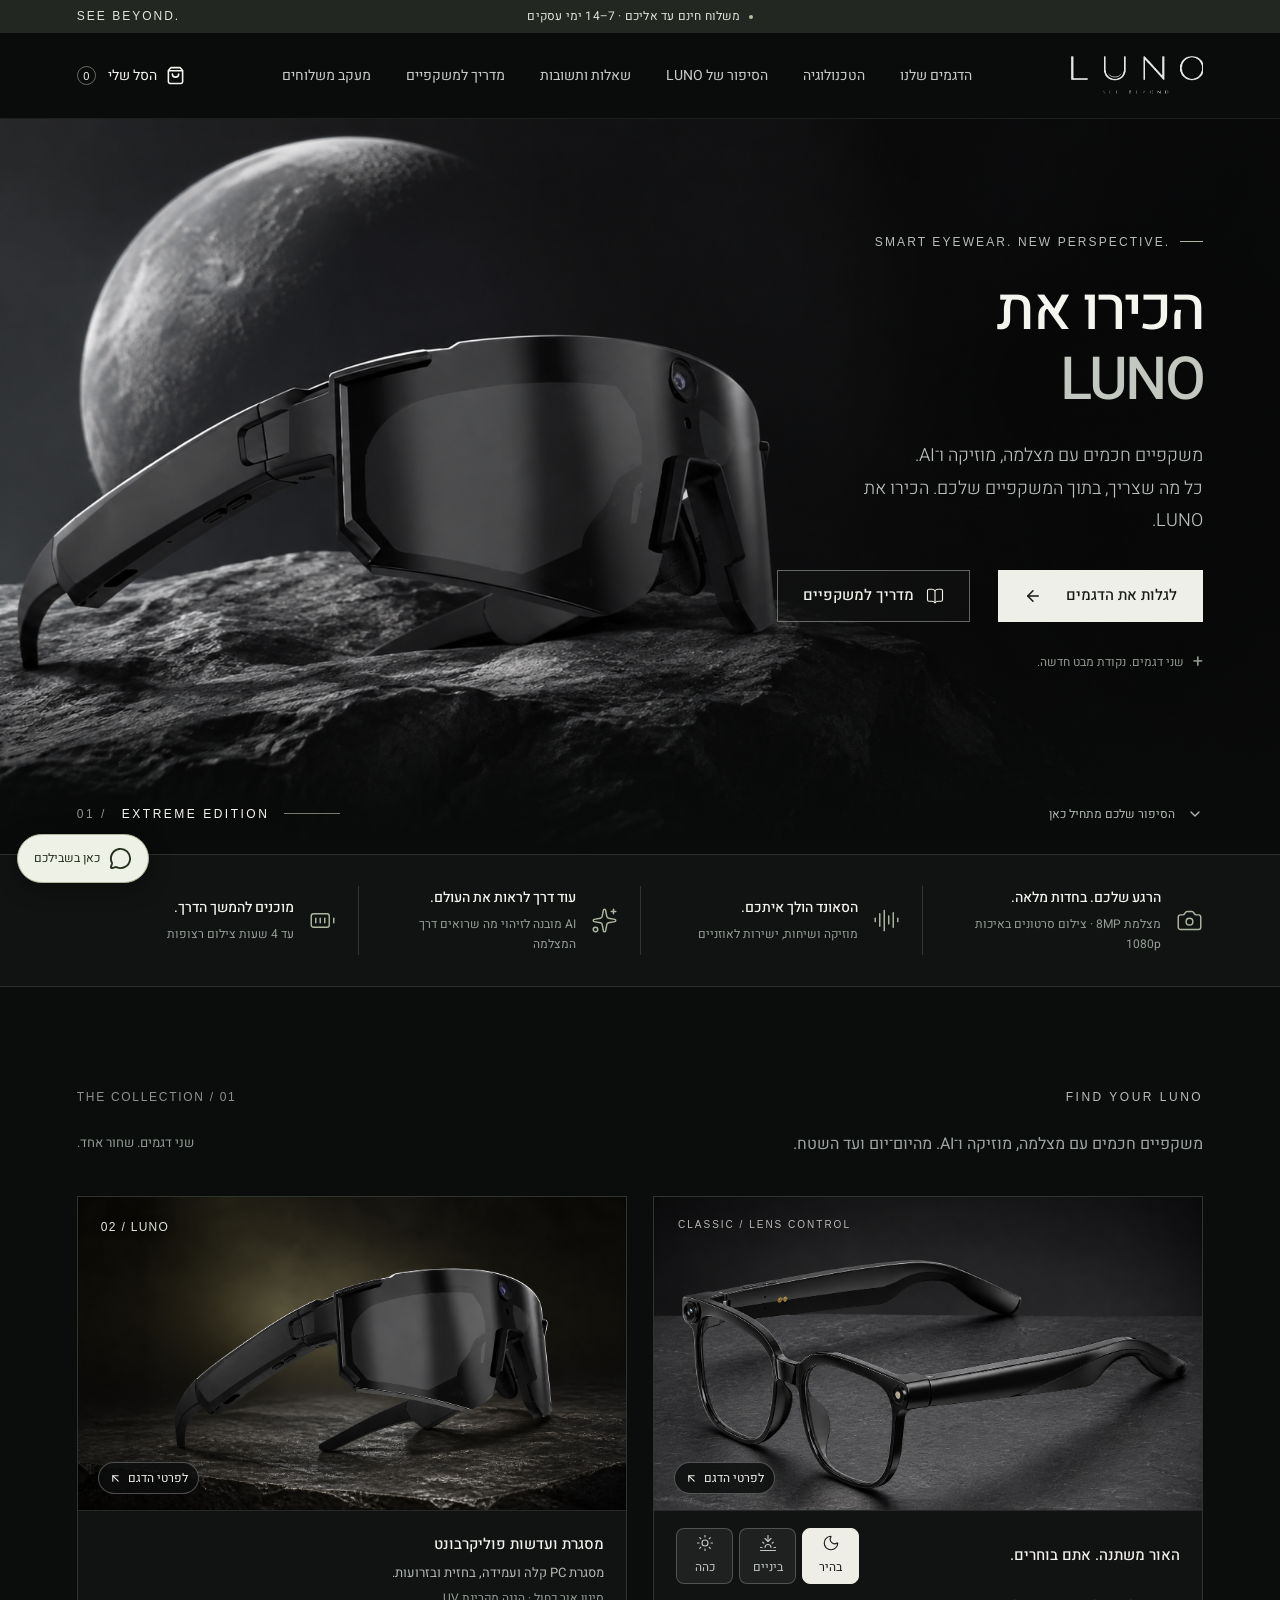
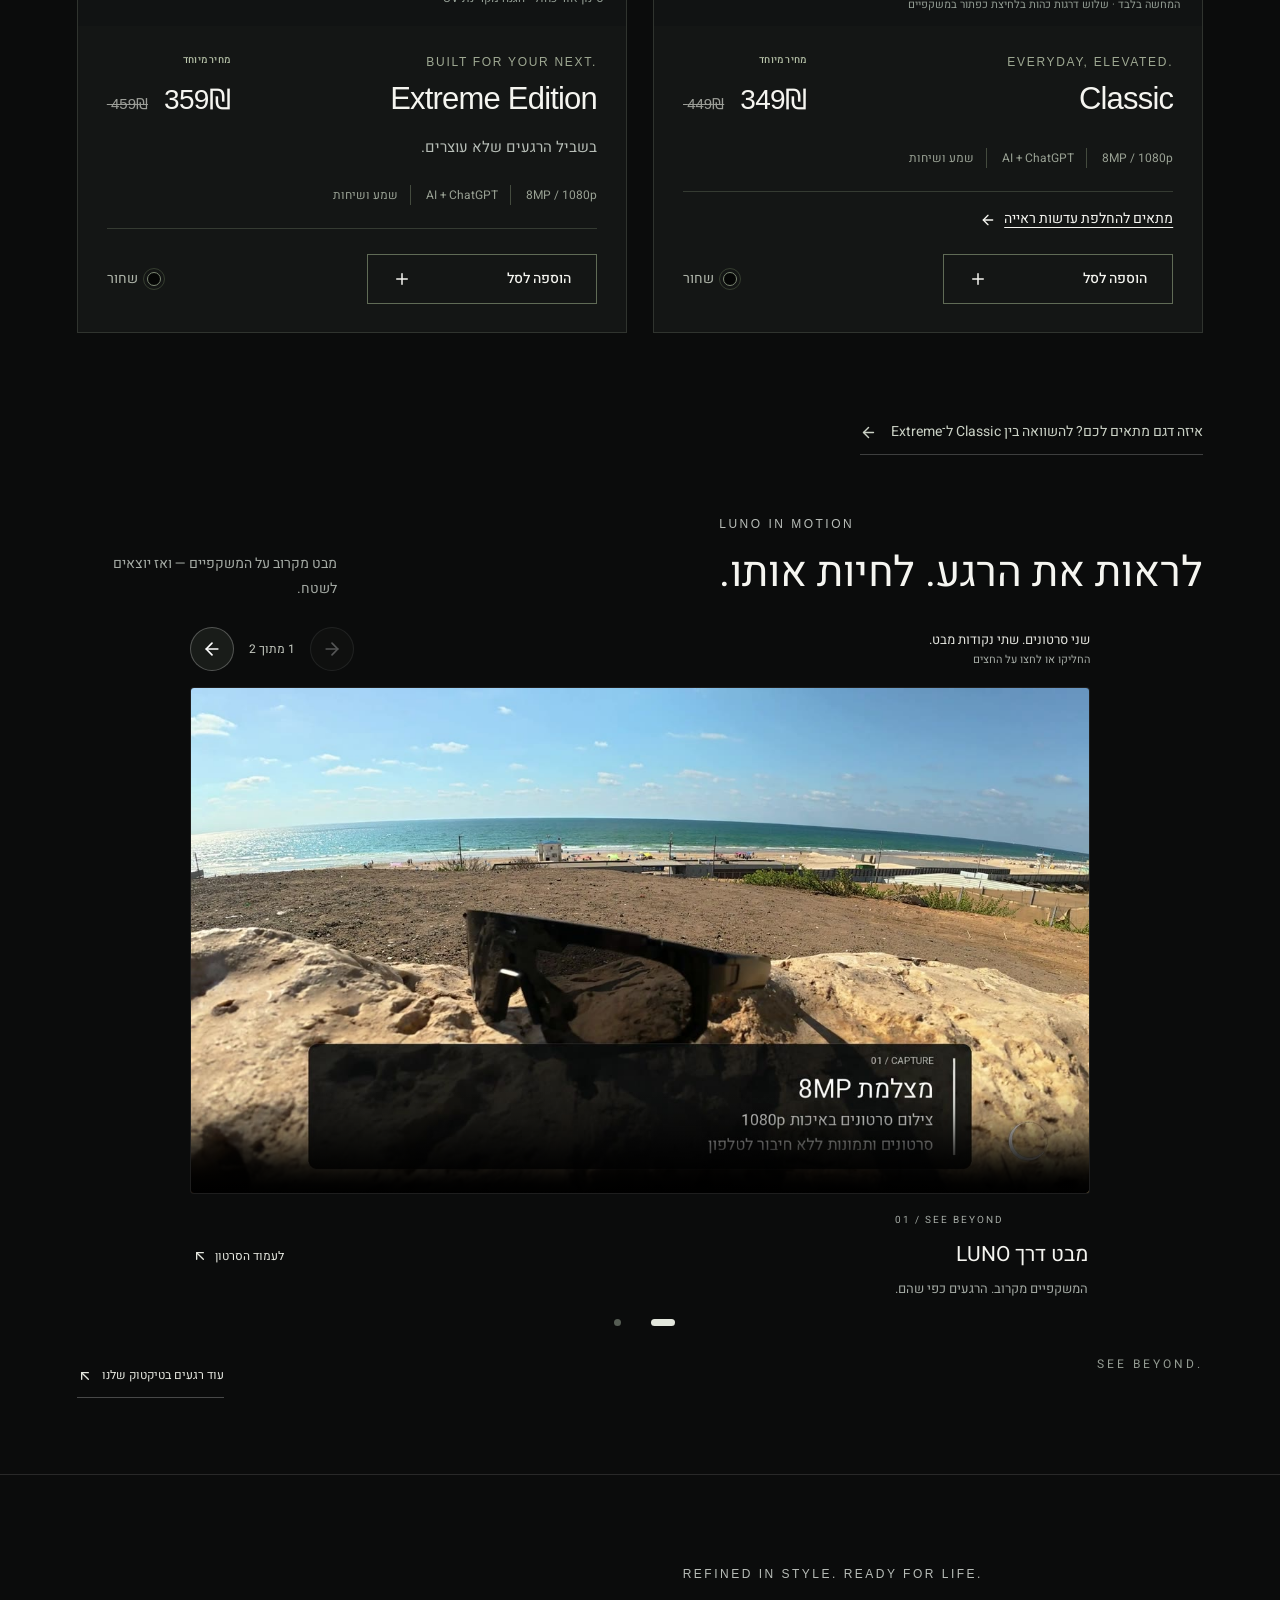
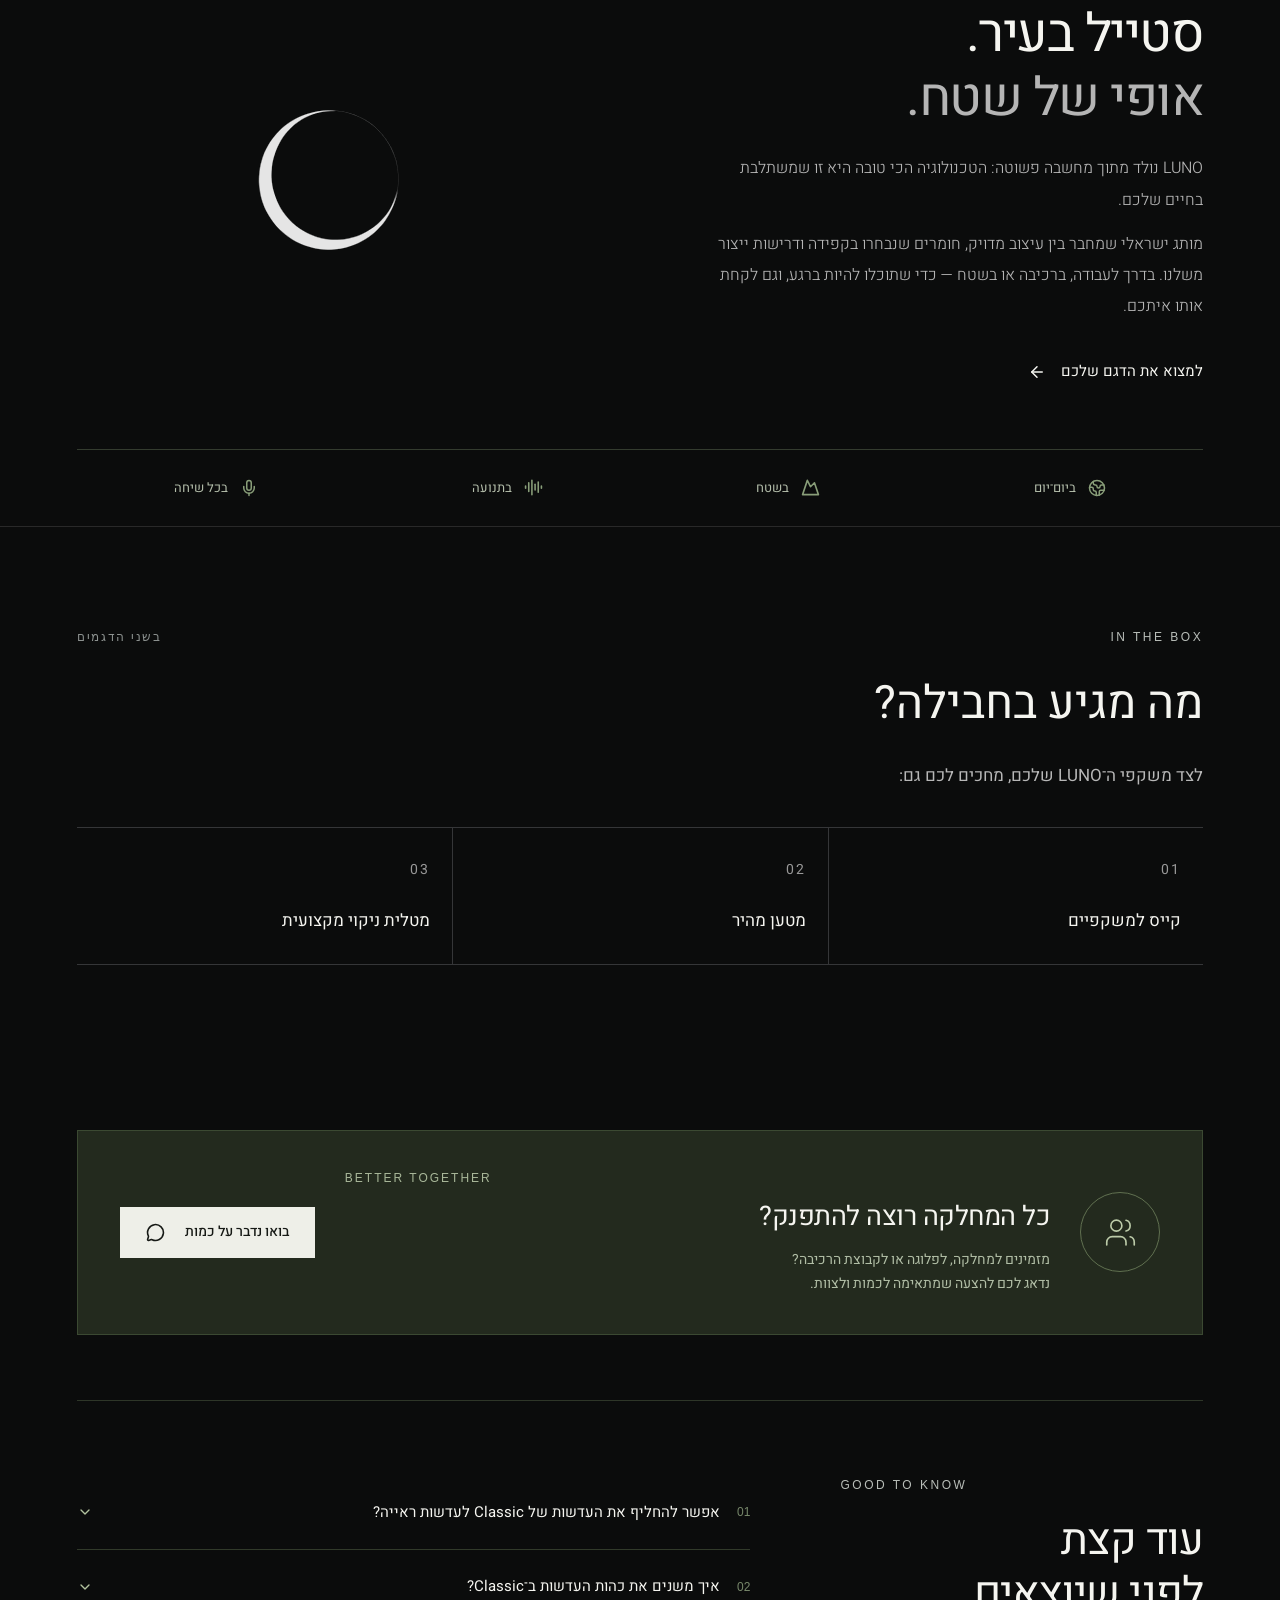
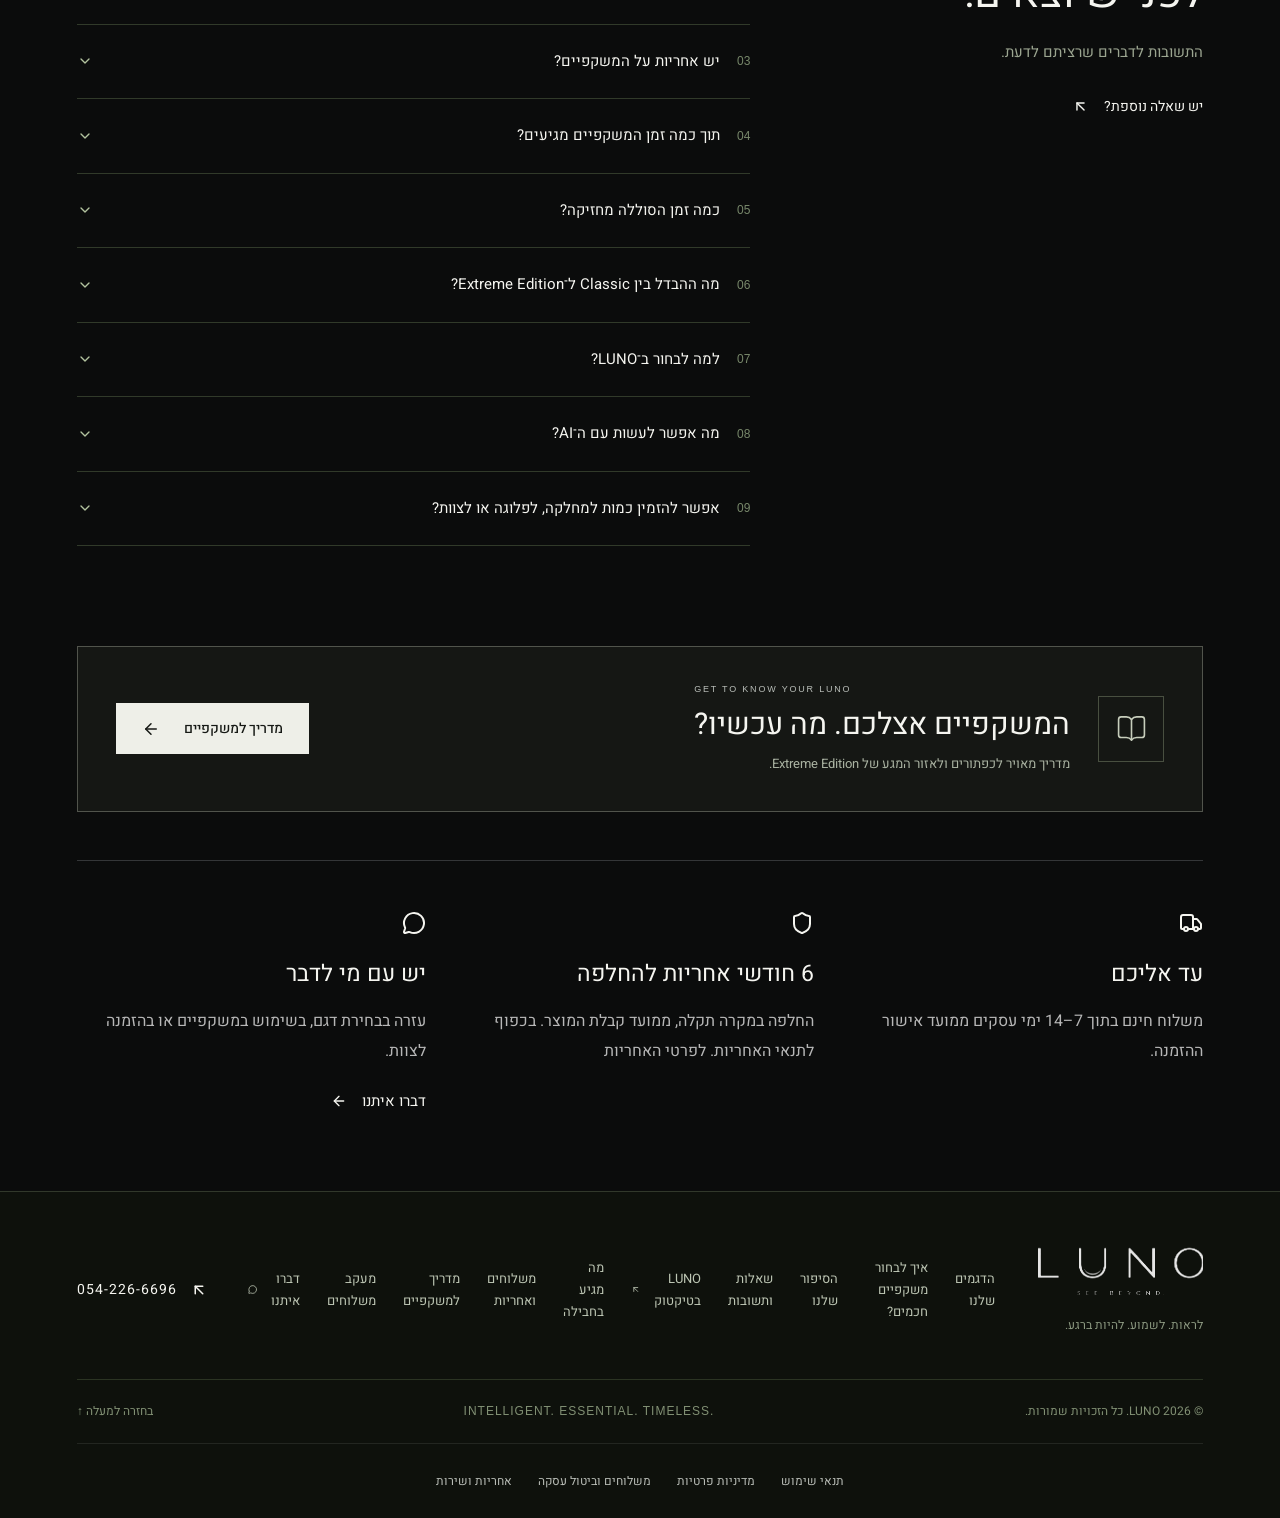
==== commit f1b2a1dd: "Publish clearer TikTok checkout guidance" ====
--- a/index.html
+++ b/index.html
@@ -30,9 +30,9 @@
 }(window, document, 'ttq');
 </script>
 <!-- TikTok Pixel Code End -->
-  <script type="module" crossorigin src="./assets/main-B2Wf4Wpe.js"></script>
-  <link rel="modulepreload" crossorigin href="./assets/product-BbPkqzTp.js">
-  <link rel="stylesheet" crossorigin href="./assets/product-D5OCbWIT.css">
+  <script type="module" crossorigin src="./assets/main-DaST6-1D.js"></script>
+  <link rel="modulepreload" crossorigin href="./assets/product-CsMNCTvM.js">
+  <link rel="stylesheet" crossorigin href="./assets/product-C4Co_QsN.css">
 <title>משקפיים חכמים עם מצלמה ו־AI | LUNO ישראל</title>
 <meta name="description" content="משקפיים חכמים עם מצלמת 8MP, צילום וידאו 1080p, מוזיקה, שיחות ו־ChatGPT. השוו בין LUNO Classic ב־349 ₪ ל־Extreme ב־359 ₪. משלוח חינם ואחריות לחצי שנה.">
 <link rel="canonical" href="https://lunoil.com/">
--- a/assets/product-C4Co_QsN.css
+++ b/assets/product-C4Co_QsN.css
@@ -0,0 +1 @@
+@import "https://fonts.googleapis.com/css2?family=Heebo:wght@300;400;500;600;700;800;900&display=swap";.lens-preview{color:#f1f0eb;background:#111313;border:1px solid #ffffff1c;border-radius:4px;scroll-margin-top:110px;overflow:hidden}.lens-preview-stage{aspect-ratio:3/2;isolation:isolate;background:#141414;margin:0;position:relative;overflow:hidden}.lens-preview-stage .lens-preview-image{object-fit:cover;opacity:0;width:100%;height:100%;transition:opacity .42s;display:block;position:absolute;inset:0}.lens-preview-stage .lens-preview-image.is-active{opacity:1}.lens-preview-signature{letter-spacing:2px;color:#b5bab6;font:10px Arial,sans-serif;position:absolute;top:22px;left:24px}.lens-image-link{z-index:2;cursor:pointer;position:absolute;inset:0}.lens-preview .lens-image-link:focus-visible{outline-offset:-4px}.lens-product-link{color:#f1f0eb;background:#0c0d0dd9;border:1px solid #ffffff45;border-radius:30px;align-items:center;gap:6px;min-height:32px;padding:5px 10px;font-size:12px;display:flex;position:absolute;bottom:16px;left:20px}.lens-preview-controls{border-top:1px solid #ffffff18;grid-template-columns:minmax(0,1fr) auto;align-items:center;gap:12px 18px;padding:20px 24px 16px;display:grid}.lens-preview-heading>span{font-size:16px;font-weight:500;display:block}.lens-preview-options{border:0;gap:6px;min-width:0;margin:0;padding:0;display:flex}.lens-preview-options button{color:#c1c7c1;cursor:pointer;background:#1e2120;border:1px solid #ffffff38;border-radius:8px;flex-direction:column;justify-content:center;align-items:center;gap:5px;min-width:57px;min-height:56px;font-size:12px;transition:background .18s,color .18s,border-color .18s;display:flex}.lens-preview-options button:hover:not(:disabled):not([aria-pressed=true]){background:#303531;border-color:#dddcd4}.lens-preview-options button[aria-pressed=true]{color:#171b18;background:#eeede6;border-color:#eeede6}.lens-preview-options button:disabled{opacity:.35;cursor:default}.lens-preview button:focus-visible,.lens-preview a:focus-visible{outline-offset:4px;outline:2px solid #fff}.lens-preview-footnote{color:#929c93;grid-column:1/-1;margin:0;font-size:11px;line-height:1.6}.lens-preview-unavailable{text-align:center;place-items:center;padding:24px;font-size:15px;display:grid;position:absolute;inset:0}.lens-preview-compact{border:0;border-radius:0}.lens-preview-compact .lens-preview-stage{aspect-ratio:1.75}.lens-preview-compact .lens-preview-controls{padding:16px 22px 13px}.lens-preview-compact .lens-preview-heading>span{font-size:15px}.product-materials-summary{background:#111313;border-top:1px solid #ffffff18;flex-direction:column;justify-content:center;gap:5px;padding:16px 22px 13px;display:flex}.product-materials-summary>span{color:#f1f0eb;font-size:15px;font-weight:500}.product-materials-summary p{color:#b4b9b4;margin:0;font-size:13px;line-height:1.6}.product-materials-summary small{color:#929c93;font-size:12px}@media (width>=761px){.lens-preview-compact .lens-preview-controls,.product-materials-summary{min-height:116px}}@media (width<=1100px) and (width>=761px){.lens-preview-controls{grid-template-columns:1fr}.lens-preview-options{width:fit-content}.lens-preview-compact .lens-preview-controls,.product-materials-summary{min-height:176px}}@media (width<=760px){.lens-preview-controls,.lens-preview-compact .lens-preview-controls{grid-template-columns:1fr;gap:12px;padding:16px}.lens-preview-options{width:100%}.lens-preview-options button{flex-direction:row;flex:1;gap:8px;min-height:46px;font-size:14px}.lens-preview-heading>span,.lens-preview-compact .lens-preview-heading>span{font-size:16px}.lens-preview-signature{font-size:9px;top:16px;left:16px}.lens-product-link{font-size:12px;bottom:10px;left:12px}}@media (prefers-reduced-motion:reduce){.lens-preview-stage .lens-preview-image,.lens-preview-options button{transition:none}}@layer properties{@supports (((-webkit-hyphens:none)) and (not (margin-trim:inline))) or ((-moz-orient:inline) and (not (color:rgb(from red r g b)))){:root,:host{--shimmer-angle:20deg}*,:before,:after,::backdrop{--tw-translate-x:0;--tw-translate-y:0;--tw-translate-z:0;--tw-rotate-x:initial;--tw-rotate-y:initial;--tw-rotate-z:initial;--tw-skew-x:initial;--tw-skew-y:initial;--tw-scroll-snap-strictness:proximity;--tw-space-x-reverse:0;--tw-border-style:solid;--tw-leading:initial;--tw-font-weight:initial;--tw-tracking:initial;--tw-ordinal:initial;--tw-slashed-zero:initial;--tw-numeric-figure:initial;--tw-numeric-spacing:initial;--tw-numeric-fraction:initial;--tw-shadow:0 0 #0000;--tw-shadow-color:initial;--tw-shadow-alpha:100%;--tw-inset-shadow:0 0 #0000;--tw-inset-shadow-color:initial;--tw-inset-shadow-alpha:100%;--tw-ring-color:initial;--tw-ring-shadow:0 0 #0000;--tw-inset-ring-color:initial;--tw-inset-ring-shadow:0 0 #0000;--tw-ring-inset:initial;--tw-ring-offset-width:0px;--tw-ring-offset-color:#fff;--tw-ring-offset-shadow:0 0 #0000;--tw-outline-style:solid;--tw-blur:initial;--tw-brightness:initial;--tw-contrast:initial;--tw-grayscale:initial;--tw-hue-rotate:initial;--tw-invert:initial;--tw-opacity:initial;--tw-saturate:initial;--tw-sepia:initial;--tw-drop-shadow:initial;--tw-drop-shadow-color:initial;--tw-drop-shadow-alpha:100%;--tw-drop-shadow-size:initial;--tw-duration:initial;--tw-ease:initial;--tw-content:"";--tw-scale-x:1;--tw-scale-y:1;--tw-scale-z:1;--tw-backdrop-blur:initial;--tw-backdrop-brightness:initial;--tw-backdrop-contrast:initial;--tw-backdrop-grayscale:initial;--tw-backdrop-hue-rotate:initial;--tw-backdrop-invert:initial;--tw-backdrop-opacity:initial;--tw-backdrop-saturate:initial;--tw-backdrop-sepia:initial;--tw-animation-delay:0s;--tw-animation-direction:normal;--tw-animation-duration:initial;--tw-animation-fill-mode:none;--tw-animation-iteration-count:1;--tw-enter-blur:0;--tw-enter-opacity:1;--tw-enter-rotate:0;--tw-enter-scale:1;--tw-enter-translate-x:0;--tw-enter-translate-y:0;--tw-exit-blur:0;--tw-exit-opacity:1;--tw-exit-rotate:0;--tw-exit-scale:1;--tw-exit-translate-x:0;--tw-exit-translate-y:0;--scroll-fade-t:0px;--scroll-fade-b:0px;--scroll-fade-s:0px;--scroll-fade-e:0px;--scroll-fade-mask:initial;--shimmer-image:initial;--shimmer-text-fill:initial}}}@layer theme{:root,:host{--font-sans:"Heebo", Arial, sans-serif;--font-mono:ui-monospace, SFMono-Regular, Menlo, Monaco, Consolas, "Liberation Mono", "Courier New", monospace;--color-black:#000;--color-white:#fff;--spacing:.25rem;--container-xs:20rem;--container-sm:24rem;--text-xs:.75rem;--text-xs--line-height:calc(1 / .75);--text-sm:.875rem;--text-sm--line-height:calc(1.25 / .875);--text-base:1rem;--text-base--line-height:calc(1.5 / 1);--font-weight-normal:400;--font-weight-medium:500;--tracking-tight:-.025em;--tracking-widest:.1em;--leading-tight:1.25;--leading-snug:1.375;--leading-normal:1.5;--leading-relaxed:1.625;--radius-md:3px;--radius-2xl:1rem;--radius-4xl:2rem;--ease-in-out:cubic-bezier(.4, 0, .2, 1);--animate-spin:spin 1s linear infinite;--animate-pulse:pulse 2s cubic-bezier(.4, 0, .6, 1) infinite;--blur-xs:4px;--aspect-video:16 / 9;--default-transition-duration:.15s;--default-transition-timing-function:cubic-bezier(.4, 0, .2, 1);--default-font-family:"Heebo", Arial, sans-serif;--default-mono-font-family:var(--font-mono);--color-popover:var(--popover);--color-border:var(--border)}}@layer base{*,:after,:before,::backdrop{box-sizing:border-box;border:0 solid;margin:0;padding:0}::file-selector-button{box-sizing:border-box;border:0 solid;margin:0;padding:0}html,:host{-webkit-text-size-adjust:100%;tab-size:4;line-height:1.5;font-family:var(--default-font-family,ui-sans-serif, system-ui, sans-serif, "Apple Color Emoji", "Segoe UI Emoji", "Segoe UI Symbol", "Noto Color Emoji");font-feature-settings:var(--default-font-feature-settings,normal);font-variation-settings:var(--default-font-variation-settings,normal);-webkit-tap-highlight-color:transparent}hr{height:0;color:inherit;border-top-width:1px}abbr:where([title]){-webkit-text-decoration:underline dotted;text-decoration:underline dotted}h1,h2,h3,h4,h5,h6{font-size:inherit;font-weight:inherit}a{color:inherit;-webkit-text-decoration:inherit;-webkit-text-decoration:inherit;-webkit-text-decoration:inherit;-webkit-text-decoration:inherit;text-decoration:inherit}b,strong{font-weight:bolder}code,kbd,samp,pre{font-family:var(--default-mono-font-family,ui-monospace, SFMono-Regular, Menlo, Monaco, Consolas, "Liberation Mono", "Courier New", monospace);font-feature-settings:var(--default-mono-font-feature-settings,normal);font-variation-settings:var(--default-mono-font-variation-settings,normal);font-size:1em}small{font-size:80%}sub,sup{vertical-align:baseline;font-size:75%;line-height:0;position:relative}sub{bottom:-.25em}sup{top:-.5em}table{text-indent:0;border-color:inherit;border-collapse:collapse}:-moz-focusring{outline:auto}progress{vertical-align:baseline}summary{display:list-item}ol,ul,menu{list-style:none}img,svg,video,canvas,audio,iframe,embed,object{vertical-align:middle;display:block}img,video{max-width:100%;height:auto}button,input,select,optgroup,textarea{font:inherit;font-feature-settings:inherit;font-variation-settings:inherit;letter-spacing:inherit;color:inherit;opacity:1;background-color:#0000;border-radius:0}::file-selector-button{font:inherit;font-feature-settings:inherit;font-variation-settings:inherit;letter-spacing:inherit;color:inherit;opacity:1;background-color:#0000;border-radius:0}:where(select:is([multiple],[size])) optgroup{font-weight:bolder}:where(select:is([multiple],[size])) optgroup option{padding-inline-start:20px}::file-selector-button{margin-inline-end:4px}::placeholder{opacity:1}@supports (not ((-webkit-appearance:-apple-pay-button))) or (contain-intrinsic-size:1px){::placeholder{color:currentColor}@supports (color:color-mix(in lab, red, red)){::placeholder{color:color-mix(in oklab, currentcolor 50%, transparent)}}}textarea{resize:vertical}::-webkit-search-decoration{-webkit-appearance:none}::-webkit-date-and-time-value{min-height:1lh;text-align:inherit}::-webkit-datetime-edit{display:inline-flex}::-webkit-datetime-edit-fields-wrapper{padding:0}::-webkit-datetime-edit{padding-block:0}::-webkit-datetime-edit-year-field{padding-block:0}::-webkit-datetime-edit-month-field{padding-block:0}::-webkit-datetime-edit-day-field{padding-block:0}::-webkit-datetime-edit-hour-field{padding-block:0}::-webkit-datetime-edit-minute-field{padding-block:0}::-webkit-datetime-edit-second-field{padding-block:0}::-webkit-datetime-edit-millisecond-field{padding-block:0}::-webkit-datetime-edit-meridiem-field{padding-block:0}::-webkit-calendar-picker-indicator{line-height:1}:-moz-ui-invalid{box-shadow:none}button,input:where([type=button],[type=reset],[type=submit]){appearance:button}::file-selector-button{appearance:button}::-webkit-inner-spin-button{height:auto}::-webkit-outer-spin-button{height:auto}[hidden]:where(:not([hidden=until-found])){display:none!important}}@layer components;@layer utilities{.\@container\/card-header{container:card-header/inline-size}.\@container\/field-group{container:field-group/inline-size}.pointer-events-auto{pointer-events:auto}.pointer-events-none{pointer-events:none}.invisible{visibility:hidden}.visible{visibility:visible}.sr-only{clip-path:inset(50%);white-space:nowrap;border-width:0;width:1px;height:1px;margin:-1px;padding:0;position:absolute;overflow:hidden}.absolute{position:absolute}.fixed{position:fixed}.relative{position:relative}.static{position:static}.inset-0{inset:calc(var(--spacing) * 0)}.inset-x-0{inset-inline:calc(var(--spacing) * 0)}.inset-x-4{inset-inline:calc(var(--spacing) * 4)}.inset-y-0{inset-block:calc(var(--spacing) * 0)}.inset-s-1\/2{inset-inline-start:50%}.start{inset-inline-start:var(--spacing)}.end{inset-inline-end:var(--spacing)}.-top-12{top:calc(var(--spacing) * -12)}.top-0{top:calc(var(--spacing) * 0)}.top-1\.5{top:calc(var(--spacing) * 1.5)}.top-1\/2{top:50%}.top-1\/3{top:33.3333%}.top-2{top:calc(var(--spacing) * 2)}.top-3{top:calc(var(--spacing) * 3)}.top-3\.5{top:calc(var(--spacing) * 3.5)}.top-\[60\%\]{top:60%}.top-full{top:100%}.top-px{top:1px}.-right-12{right:calc(var(--spacing) * -12)}.right-0{right:calc(var(--spacing) * 0)}.right-1{right:calc(var(--spacing) * 1)}.right-2{right:calc(var(--spacing) * 2)}.right-2\.5{right:calc(var(--spacing) * 2.5)}.right-3{right:calc(var(--spacing) * 3)}.-bottom-12{bottom:calc(var(--spacing) * -12)}.bottom-0{bottom:calc(var(--spacing) * 0)}.bottom-4{bottom:calc(var(--spacing) * 4)}.-left-12{left:calc(var(--spacing) * -12)}.left-1\.5{left:calc(var(--spacing) * 1.5)}.left-1\/2{left:50%}.left-3{left:calc(var(--spacing) * 3)}.isolate{isolation:isolate}.z-0{z-index:0}.z-1{z-index:1}.z-10{z-index:10}.z-20{z-index:20}.z-50{z-index:50}.z-\[calc\(1000-var\(--toast-index\)\)\]{z-index:calc(1000 - var(--toast-index))}.order-first{order:-9999}.order-last{order:9999}.col-start-2{grid-column-start:2}.row-span-2{grid-row:span 2/span 2}.row-start-1{grid-row-start:1}.container{width:100%}@media (width>=40rem){.container{max-width:40rem}}@media (width>=48rem){.container{max-width:48rem}}@media (width>=64rem){.container{max-width:64rem}}@media (width>=80rem){.container{max-width:80rem}}@media (width>=96rem){.container{max-width:96rem}}.m-\(--drawer-inset\,0px\){margin:var(--drawer-inset,0px)}.-mx-1{margin-inline:calc(var(--spacing) * -1)}.-mx-4{margin-inline:calc(var(--spacing) * -4)}.mx-2{margin-inline:calc(var(--spacing) * 2)}.mx-3\.5{margin-inline:calc(var(--spacing) * 3.5)}.mx-auto{margin-inline:auto}.-my-2{margin-block:calc(var(--spacing) * -2)}.my-0\.5{margin-block:calc(var(--spacing) * .5)}.my-1{margin-block:calc(var(--spacing) * 1)}.my-2{margin-block:calc(var(--spacing) * 2)}.my-auto{margin-block:auto}.-mt-4{margin-top:calc(var(--spacing) * -4)}.mt-0\.5{margin-top:calc(var(--spacing) * .5)}.mt-2{margin-top:calc(var(--spacing) * 2)}.mt-4{margin-top:calc(var(--spacing) * 4)}.mt-auto{margin-top:auto}.-mb-4{margin-bottom:calc(var(--spacing) * -4)}.mb-1\.5{margin-bottom:calc(var(--spacing) * 1.5)}.mb-2{margin-bottom:calc(var(--spacing) * 2)}.-ml-1{margin-left:calc(var(--spacing) * -1)}.-ml-4{margin-left:calc(var(--spacing) * -4)}.ml-1{margin-left:calc(var(--spacing) * 1)}.ml-4{margin-left:calc(var(--spacing) * 4)}.ml-auto{margin-left:auto}.line-clamp-1{-webkit-line-clamp:1;-webkit-box-orient:vertical;display:-webkit-box;overflow:hidden}.line-clamp-2{-webkit-line-clamp:2;-webkit-box-orient:vertical;display:-webkit-box;overflow:hidden}.no-scrollbar{-ms-overflow-style:none;scrollbar-width:none}.no-scrollbar::-webkit-scrollbar{display:none}.block{display:block}.contents{display:contents}.flex{display:flex}.grid{display:grid}.hidden{display:none}.inline-flex{display:inline-flex}.table{display:table}.table-caption{display:table-caption}.table-cell{display:table-cell}.table-row{display:table-row}.field-sizing-content{field-sizing:content}.aspect-\(--ratio\){aspect-ratio:var(--ratio)}.aspect-square{aspect-ratio:1}.aspect-video{aspect-ratio:var(--aspect-video)}.size-\(--cell-size\){width:var(--cell-size);height:var(--cell-size)}.size-2{width:calc(var(--spacing) * 2);height:calc(var(--spacing) * 2)}.size-2\.5{width:calc(var(--spacing) * 2.5);height:calc(var(--spacing) * 2.5)}.size-3{width:calc(var(--spacing) * 3);height:calc(var(--spacing) * 3)}.size-4{width:calc(var(--spacing) * 4);height:calc(var(--spacing) * 4)}.size-5{width:calc(var(--spacing) * 5);height:calc(var(--spacing) * 5)}.size-6{width:calc(var(--spacing) * 6);height:calc(var(--spacing) * 6)}.size-7{width:calc(var(--spacing) * 7);height:calc(var(--spacing) * 7)}.size-8{width:calc(var(--spacing) * 8);height:calc(var(--spacing) * 8)}.size-9{width:calc(var(--spacing) * 9);height:calc(var(--spacing) * 9)}.size-10{width:calc(var(--spacing) * 10);height:calc(var(--spacing) * 10)}.size-auto{width:auto;height:auto}.size-full{width:100%;height:100%}.h-\(--accordion-panel-height\){height:var(--accordion-panel-height)}.h-\(--cell-size\){height:var(--cell-size)}.h-\(--drawer-content-height\){height:var(--drawer-content-height)}.h-\(--height\){height:var(--height)}.h-\(--popup-height\){height:var(--popup-height)}.h-\(--positioner-height\){height:var(--positioner-height)}.h-1{height:calc(var(--spacing) * 1)}.h-1\.5{height:calc(var(--spacing) * 1.5)}.h-2{height:calc(var(--spacing) * 2)}.h-2\.5{height:calc(var(--spacing) * 2.5)}.h-4{height:calc(var(--spacing) * 4)}.h-5{height:calc(var(--spacing) * 5)}.h-6{height:calc(var(--spacing) * 6)}.h-7{height:calc(var(--spacing) * 7)}.h-8{height:calc(var(--spacing) * 8)}.h-8\!{height:calc(var(--spacing) * 8)!important}.h-9{height:calc(var(--spacing) * 9)}.h-10{height:calc(var(--spacing) * 10)}.h-12{height:calc(var(--spacing) * 12)}.h-\[calc\(--spacing\(5\.25\)\)\]{height:calc(calc(var(--spacing) * 5.25))}.h-\[calc\(100\%-1px\)\]{height:calc(100% - 1px)}.h-auto{height:auto}.h-full{height:100%}.h-max{height:max-content}.h-px{height:1px}.h-svh{height:100svh}.max-h-\(--available-height\){max-height:var(--available-height)}.max-h-\(--drawer-content-max-height\,none\){max-height:var(--drawer-content-max-height,none)}.max-h-72{max-height:calc(var(--spacing) * 72)}.max-h-\[min\(calc\(--spacing\(72\)---spacing\(9\)\)\,calc\(var\(--available-height\)---spacing\(9\)\)\)\]{max-height:min(calc(calc(var(--spacing) * 72) - calc(var(--spacing) * 9)), calc(var(--available-height) - calc(var(--spacing) * 9)))}.min-h-0{min-height:calc(var(--spacing) * 0)}.min-h-4{min-height:calc(var(--spacing) * 4)}.min-h-8{min-height:calc(var(--spacing) * 8)}.min-h-16{min-height:calc(var(--spacing) * 16)}.min-h-dvh{min-height:100dvh}.min-h-full{min-height:100%}.min-h-svh{min-height:100svh}.w-\(--anchor-width\){width:var(--anchor-width)}.w-\(--cell-size\){width:var(--cell-size)}.w-\(--drawer-content-width\,auto\){width:var(--drawer-content-width,auto)}.w-\(--popup-width\){width:var(--popup-width)}.w-\(--positioner-width\){width:var(--positioner-width)}.w-\(--sidebar-width\){width:var(--sidebar-width)}.w-0{width:calc(var(--spacing) * 0)}.w-1{width:calc(var(--spacing) * 1)}.w-2{width:calc(var(--spacing) * 2)}.w-2\.5{width:calc(var(--spacing) * 2.5)}.w-4{width:calc(var(--spacing) * 4)}.w-5{width:calc(var(--spacing) * 5)}.w-10{width:calc(var(--spacing) * 10)}.w-24{width:calc(var(--spacing) * 24)}.w-64{width:calc(var(--spacing) * 64)}.w-72{width:calc(var(--spacing) * 72)}.w-auto{width:auto}.w-fit{width:fit-content}.w-full{width:100%}.w-max{width:max-content}.w-px{width:1px}.max-w-\(--available-width\){max-width:var(--available-width)}.max-w-\(--skeleton-width\){max-width:var(--skeleton-width)}.max-w-\[80\%\]{max-width:80%}.max-w-\[calc\(100\%-2rem\)\]{max-width:calc(100% - 2rem)}.max-w-full{max-width:100%}.max-w-max{max-width:max-content}.max-w-sm{max-width:var(--container-sm)}.max-w-xs{max-width:var(--container-xs)}.min-w-\(--cell-size\){min-width:var(--cell-size)}.min-w-0{min-width:calc(var(--spacing) * 0)}.min-w-5{min-width:calc(var(--spacing) * 5)}.min-w-7{min-width:calc(var(--spacing) * 7)}.min-w-8{min-width:calc(var(--spacing) * 8)}.min-w-9{min-width:calc(var(--spacing) * 9)}.min-w-16{min-width:calc(var(--spacing) * 16)}.min-w-32{min-width:calc(var(--spacing) * 32)}.min-w-36{min-width:calc(var(--spacing) * 36)}.min-w-40{min-width:calc(var(--spacing) * 40)}.min-w-\[96px\]{min-width:96px}.min-w-\[calc\(var\(--anchor-width\)\+--spacing\(7\)\)\]{min-width:calc(var(--anchor-width) + calc(var(--spacing) * 7))}.flex-1{flex:1}.shrink-0{flex-shrink:0}.grow{flex-grow:1}.grow-0{flex-grow:0}.basis-full{flex-basis:100%}.caption-bottom{caption-side:bottom}.border-collapse{border-collapse:collapse}.origin-\(--transform-origin\){transform-origin:var(--transform-origin)}.origin-bottom{transform-origin:bottom}.-translate-x-1\/2{--tw-translate-x:calc(calc(1 / 2 * 100%) * -1);translate:var(--tw-translate-x) var(--tw-translate-y)}.-translate-x-px{--tw-translate-x:-1px;translate:var(--tw-translate-x) var(--tw-translate-y)}.translate-x-px{--tw-translate-x:1px;translate:var(--tw-translate-x) var(--tw-translate-y)}.-translate-y-1\/2{--tw-translate-y:calc(calc(1 / 2 * 100%) * -1);translate:var(--tw-translate-x) var(--tw-translate-y)}.-translate-y-3\/4{--tw-translate-y:calc(calc(3 / 4 * 100%) * -1);translate:var(--tw-translate-x) var(--tw-translate-y)}.translate-y-0{--tw-translate-y:calc(var(--spacing) * 0);translate:var(--tw-translate-x) var(--tw-translate-y)}.translate-y-3\/4{--tw-translate-y:calc(3 / 4 * 100%);translate:var(--tw-translate-x) var(--tw-translate-y)}.translate-y-\[calc\(-50\%-2px\)\]{--tw-translate-y:calc(-50% - 2px);translate:var(--tw-translate-x) var(--tw-translate-y)}.rotate-45{rotate:45deg}.rotate-90{rotate:90deg}.\[transform\:translateX\(var\(--toast-swipe-movement-x\)\)_translateY\(calc\(var\(--toast-swipe-movement-y\)-\(var\(--toast-index\)\*var\(--peek\)\)-\(var\(--shrink\)\*var\(--height\)\)\)\)_scale\(var\(--scale\)\)\]{transform:translateX(var(--toast-swipe-movement-x)) translateY(calc(var(--toast-swipe-movement-y) - (var(--toast-index) * var(--peek)) - (var(--shrink) * var(--height)))) scale(var(--scale))}.transform-\[translate3d\(var\(--translate-x\,0px\)\,var\(--translate-y\,0px\)\,0\)_scale\(var\(--stack-scale\)\)\]{transform:translate3d(var(--translate-x,0px),var(--translate-y,0px),0) scale(var(--stack-scale))}.scroll-fade-x{--_scroll-fade-size-s:var(--scroll-fade-s-size,var(--scroll-fade-size,min(12%, calc(var(--spacing) * 10))));--_scroll-fade-size-e:var(--scroll-fade-e-size,var(--scroll-fade-size,min(12%, calc(var(--spacing) * 10))));--scroll-fade-inline:linear-gradient(to right, transparent 0, #000 var(--scroll-fade-s,0px), #000 calc(100% - var(--scroll-fade-e,0px)), transparent 100%)}.scroll-fade-x:where([dir=rtl],[dir=rtl] *){--scroll-fade-inline:linear-gradient(to left, transparent 0, #000 var(--scroll-fade-s,0px), #000 calc(100% - var(--scroll-fade-e,0px)), transparent 100%)}.scroll-fade-x{-webkit-mask-image:var(--scroll-fade-mask,var(--scroll-fade-inline));-webkit-mask-image:var(--scroll-fade-mask,var(--scroll-fade-inline));-webkit-mask-image:var(--scroll-fade-mask,var(--scroll-fade-inline));-webkit-mask-image:var(--scroll-fade-mask,var(--scroll-fade-inline));mask-image:var(--scroll-fade-mask,var(--scroll-fade-inline));-webkit-mask-composite:source-in;-webkit-mask-composite:source-in;-webkit-mask-composite:source-in;-webkit-mask-repeat:no-repeat;mask-repeat:no-repeat;-webkit-mask-composite:source-in;mask-composite:intersect}@supports (animation-timeline:scroll()){.scroll-fade-x{animation:1ms ease-in-out scroll-fade-reveal-s,1ms ease-in-out scroll-fade-reveal-e;animation-timeline:scroll(self inline),scroll(self inline);animation-range:0 var(--scroll-fade-reveal,calc(var(--spacing) * 24)), calc(100% - var(--scroll-fade-reveal,calc(var(--spacing) * 24))) 100%;animation-fill-mode:both}}@supports not (animation-timeline:scroll()){.scroll-fade-x{--scroll-fade-s:var(--_scroll-fade-size-s);--scroll-fade-e:var(--_scroll-fade-size-e)}}.scroll-fade-b{--_scroll-fade-size-b:var(--scroll-fade-b-size,var(--scroll-fade-size,min(12%, calc(var(--spacing) * 10))));--scroll-fade-mask:linear-gradient(to bottom, #000 0, #000 calc(100% - var(--scroll-fade-b,0px)), transparent 100%);-webkit-mask-image:var(--scroll-fade-mask);-webkit-mask-image:var(--scroll-fade-mask);-webkit-mask-image:var(--scroll-fade-mask);-webkit-mask-image:var(--scroll-fade-mask);mask-image:var(--scroll-fade-mask);-webkit-mask-composite:source-in;-webkit-mask-composite:source-in;-webkit-mask-composite:source-in;-webkit-mask-repeat:no-repeat;mask-repeat:no-repeat;-webkit-mask-composite:source-in;mask-composite:intersect}@supports (animation-timeline:scroll()){.scroll-fade-b{animation:1ms ease-in-out scroll-fade-reveal-b;animation-timeline:scroll(self y);animation-range:calc(100% - var(--scroll-fade-reveal,calc(var(--spacing) * 24))) 100%;animation-fill-mode:both}}@supports not (animation-timeline:scroll()){.scroll-fade-b{--scroll-fade-b:var(--_scroll-fade-size-b)}}.animate-caret-blink{animation:1.25s ease-out infinite caret-blink}.animate-pulse{animation:var(--animate-pulse)}.animate-spin{animation:var(--animate-spin)}.cursor-default{cursor:default}.cursor-grab{cursor:grab}.cursor-text{cursor:text}.touch-manipulation{touch-action:manipulation}.touch-none{touch-action:none}.resize-none{resize:none}.snap-x{scroll-snap-type:x var(--tw-scroll-snap-strictness)}.snap-mandatory{--tw-scroll-snap-strictness:mandatory}.scroll-my-1{scroll-margin-block:calc(var(--spacing) * 1)}.scroll-px-1{scroll-padding-inline:calc(var(--spacing) * 1)}.scroll-py-1{scroll-padding-block:calc(var(--spacing) * 1)}.list-disc{list-style-type:disc}.list-none{list-style-type:none}.appearance-none{appearance:none}.auto-rows-min{grid-auto-rows:min-content}.grid-rows-\[auto_1fr\]{grid-template-rows:auto 1fr}.flex-col{flex-direction:column}.flex-col-reverse{flex-direction:column-reverse}.flex-row{flex-direction:row}.flex-wrap{flex-wrap:wrap}.place-content-center{place-content:center}.place-items-center{place-items:center}.items-center{align-items:center}.items-end{align-items:flex-end}.items-start{align-items:flex-start}.items-stretch{align-items:stretch}.justify-between{justify-content:space-between}.justify-center{justify-content:center}.justify-start{justify-content:flex-start}.gap-\(--card-spacing\){gap:var(--card-spacing)}.gap-0{gap:calc(var(--spacing) * 0)}.gap-0\.5{gap:calc(var(--spacing) * .5)}.gap-1{gap:calc(var(--spacing) * 1)}.gap-1\.5{gap:calc(var(--spacing) * 1.5)}.gap-2{gap:calc(var(--spacing) * 2)}.gap-2\.5{gap:calc(var(--spacing) * 2.5)}.gap-3{gap:calc(var(--spacing) * 3)}.gap-4{gap:calc(var(--spacing) * 4)}.gap-5{gap:calc(var(--spacing) * 5)}.gap-6{gap:calc(var(--spacing) * 6)}.gap-\[--spacing\(var\(--gap\)\)\]{gap:calc(var(--spacing) * var(--gap))}:where(.-space-x-2>:not(:last-child)){--tw-space-x-reverse:0;margin-inline-start:calc(calc(var(--spacing) * -2) * var(--tw-space-x-reverse));margin-inline-end:calc(calc(var(--spacing) * -2) * calc(1 - var(--tw-space-x-reverse)))}.self-end{align-self:flex-end}.self-start{align-self:flex-start}.self-stretch{align-self:stretch}.justify-self-end{justify-self:flex-end}.truncate{text-overflow:ellipsis;white-space:nowrap;overflow:hidden}.overflow-auto{overflow:auto}.overflow-hidden{overflow:hidden}.overflow-x-auto{overflow-x:auto}.overflow-x-hidden{overflow-x:hidden}.overflow-y-auto{overflow-y:auto}.overscroll-contain{overscroll-behavior:contain}.overscroll-x-contain{overscroll-behavior-x:contain}.rounded-\(--cell-radius\){border-radius:var(--cell-radius)}.rounded-2xl{border-radius:var(--radius-2xl)}.rounded-4xl{border-radius:var(--radius-4xl)}.rounded-\[2px\]{border-radius:2px}.rounded-\[4px\]{border-radius:4px}.rounded-\[calc\(var\(--radius\)-3px\)\]{border-radius:calc(var(--radius) - 3px)}.rounded-\[inherit\]{border-radius:inherit}.rounded-\[min\(var\(--radius-md\)\,10px\)\]{border-radius:min(var(--radius-md), 10px)}.rounded-\[min\(var\(--radius-md\)\,12px\)\]{border-radius:min(var(--radius-md), 12px)}.rounded-full{border-radius:2147483647px}.rounded-lg{border-radius:4px}.rounded-lg\!{border-radius:4px!important}.rounded-md{border-radius:3px}.rounded-none{border-radius:0}.rounded-sm{border-radius:2px}.rounded-xl{border-radius:6px}.rounded-xl\!{border-radius:6px!important}.rounded-t-xl{border-top-left-radius:6px;border-top-right-radius:6px}.rounded-l-\(--cell-radius\){border-top-left-radius:var(--cell-radius);border-bottom-left-radius:var(--cell-radius)}.rounded-tl-sm{border-top-left-radius:2px}.rounded-r-\(--cell-radius\){border-top-right-radius:var(--cell-radius);border-bottom-right-radius:var(--cell-radius)}.rounded-b-xl{border-bottom-right-radius:6px;border-bottom-left-radius:6px}.border{border-style:var(--tw-border-style);border-width:1px}.border-0{border-style:var(--tw-border-style);border-width:0}.border-\[1\.5px\]{border-style:var(--tw-border-style);border-width:1.5px}.border-y{border-block-style:var(--tw-border-style);border-block-width:1px}.border-t{border-top-style:var(--tw-border-style);border-top-width:1px}.border-r{border-right-style:var(--tw-border-style);border-right-width:1px}.border-b{border-bottom-style:var(--tw-border-style);border-bottom-width:1px}.border-l{border-left-style:var(--tw-border-style);border-left-width:1px}.border-dashed{--tw-border-style:dashed;border-style:dashed}.border-none{--tw-border-style:none;border-style:none}.border-\(--color-border\){border-color:var(--color-border)}.border-border,.border-border\/50{border-color:var(--border)}@supports (color:color-mix(in lab, red, red)){.border-border\/50{border-color:color-mix(in oklab, var(--border) 50%, transparent)}}.border-input,.border-input\/30{border-color:var(--border)}@supports (color:color-mix(in lab, red, red)){.border-input\/30{border-color:color-mix(in oklab, var(--border) 30%, transparent)}}.border-ring{border-color:#c9cebf}.border-transparent{border-color:#0000}.bg-\(--color-bg\){background-color:var(--color-bg)}.bg-\[Canvas\]{background-color:canvas}.bg-background{background-color:var(--background)}.bg-black\/10{background-color:#0000001a}@supports (color:color-mix(in lab, red, red)){.bg-black\/10{background-color:color-mix(in oklab, var(--color-black) 10%, transparent)}}.bg-border{background-color:var(--border)}.bg-card{background-color:var(--card)}.bg-destructive\/10{background-color:oklab(73.2682% .108005 .0397881/.1)}.bg-foreground{background-color:var(--foreground)}.bg-input,.bg-input\/30{background-color:var(--border)}@supports (color:color-mix(in lab, red, red)){.bg-input\/30{background-color:color-mix(in oklab, var(--border) 30%, transparent)}}.bg-muted,.bg-muted\/50{background-color:var(--muted)}@supports (color:color-mix(in lab, red, red)){.bg-muted\/50{background-color:color-mix(in oklab, var(--muted) 50%, transparent)}}.bg-popover{background-color:var(--popover)}.bg-primary{background-color:var(--primary)}.bg-primary-foreground{background-color:var(--primary-foreground)}.bg-secondary{background-color:var(--secondary)}.bg-transparent{background-color:#0000}.bg-white{background-color:var(--color-white)}.bg-clip-padding{background-clip:padding-box}.fill-foreground{fill:var(--foreground)}.object-cover{object-fit:cover}.p-\(--card-spacing\){padding:var(--card-spacing)}.p-0{padding:calc(var(--spacing) * 0)}.p-1{padding:calc(var(--spacing) * 1)}.p-2{padding:calc(var(--spacing) * 2)}.p-2\.5{padding:calc(var(--spacing) * 2.5)}.p-4{padding:calc(var(--spacing) * 4)}.p-6{padding:calc(var(--spacing) * 6)}.p-\[3px\]{padding:3px}.p-px{padding:1px}.px-\(--card-spacing\){padding-inline:var(--card-spacing)}.px-\(--cell-size\){padding-inline:var(--cell-size)}.px-1{padding-inline:calc(var(--spacing) * 1)}.px-1\.5{padding-inline:calc(var(--spacing) * 1.5)}.px-2{padding-inline:calc(var(--spacing) * 2)}.px-2\.5{padding-inline:calc(var(--spacing) * 2.5)}.px-3{padding-inline:calc(var(--spacing) * 3)}.py-\(--card-spacing\){padding-block:var(--card-spacing)}.py-0\.5{padding-block:calc(var(--spacing) * .5)}.py-1{padding-block:calc(var(--spacing) * 1)}.py-1\.5{padding-block:calc(var(--spacing) * 1.5)}.py-2{padding-block:calc(var(--spacing) * 2)}.py-2\.5{padding-block:calc(var(--spacing) * 2.5)}.py-6{padding-block:calc(var(--spacing) * 6)}.py-\[2px\]{padding-block:2px}.pt-0{padding-top:calc(var(--spacing) * 0)}.pt-2{padding-top:calc(var(--spacing) * 2)}.pt-3{padding-top:calc(var(--spacing) * 3)}.pt-4{padding-top:calc(var(--spacing) * 4)}.pr-1\.5{padding-right:calc(var(--spacing) * 1.5)}.pr-1\.5\!{padding-right:calc(var(--spacing) * 1.5)!important}.pr-2{padding-right:calc(var(--spacing) * 2)}.pr-8{padding-right:calc(var(--spacing) * 8)}.pb-0{padding-bottom:calc(var(--spacing) * 0)}.pb-2{padding-bottom:calc(var(--spacing) * 2)}.pb-2\.5{padding-bottom:calc(var(--spacing) * 2.5)}.pb-3{padding-bottom:calc(var(--spacing) * 3)}.pl-1\.5{padding-left:calc(var(--spacing) * 1.5)}.pl-1\.5\!{padding-left:calc(var(--spacing) * 1.5)!important}.pl-2{padding-left:calc(var(--spacing) * 2)}.pl-2\.5{padding-left:calc(var(--spacing) * 2.5)}.pl-4{padding-left:calc(var(--spacing) * 4)}.pl-7{padding-left:calc(var(--spacing) * 7)}.text-center{text-align:center}.text-left{text-align:left}.align-middle{vertical-align:middle}.font-heading{font-family:var(--font-sans)}.font-mono{font-family:var(--font-mono)}.font-sans{font-family:Heebo,Arial,sans-serif}.text-base{font-size:var(--text-base);line-height:var(--tw-leading,var(--text-base--line-height))}.text-sm{font-size:var(--text-sm);line-height:var(--tw-leading,var(--text-sm--line-height))}.text-sm\/relaxed{font-size:var(--text-sm);line-height:var(--leading-relaxed)}.text-xs{font-size:var(--text-xs);line-height:var(--tw-leading,var(--text-xs--line-height))}.text-\[0\.8rem\]{font-size:.8rem}.leading-none{--tw-leading:1;line-height:1}.leading-normal{--tw-leading:var(--leading-normal);line-height:var(--leading-normal)}.leading-relaxed{--tw-leading:var(--leading-relaxed);line-height:var(--leading-relaxed)}.leading-snug{--tw-leading:var(--leading-snug);line-height:var(--leading-snug)}.leading-tight{--tw-leading:var(--leading-tight);line-height:var(--leading-tight)}.font-medium{--tw-font-weight:var(--font-weight-medium);font-weight:var(--font-weight-medium)}.font-normal{--tw-font-weight:var(--font-weight-normal);font-weight:var(--font-weight-normal)}.tracking-tight{--tw-tracking:var(--tracking-tight);letter-spacing:var(--tracking-tight)}.tracking-widest{--tw-tracking:var(--tracking-widest);letter-spacing:var(--tracking-widest)}.text-balance{text-wrap:balance}.wrap-break-word{overflow-wrap:break-word}.whitespace-nowrap{white-space:nowrap}.text-\[CanvasText\]{color:canvastext}.text-background{color:var(--background)}.text-card-foreground{color:var(--foreground)}.text-current{color:currentColor}.text-destructive{color:#e88a8a}.text-foreground,.text-foreground\/60{color:var(--foreground)}@supports (color:color-mix(in lab, red, red)){.text-foreground\/60{color:color-mix(in oklab, var(--foreground) 60%, transparent)}}.text-muted-foreground{color:var(--muted-foreground)}.text-popover-foreground{color:var(--foreground)}.text-primary{color:var(--primary)}.text-primary-foreground{color:var(--primary-foreground)}.text-secondary-foreground{color:var(--foreground)}.tabular-nums{--tw-numeric-spacing:tabular-nums;font-variant-numeric:var(--tw-ordinal,) var(--tw-slashed-zero,) var(--tw-numeric-figure,) var(--tw-numeric-spacing,) var(--tw-numeric-fraction,)}.underline-offset-4{text-underline-offset:4px}.opacity-0{opacity:0}.opacity-50{opacity:.5}.opacity-60{opacity:.6}.opacity-\[max\(var\(--drawer-overlay-min-opacity\,0\)\,calc\(1-var\(--drawer-swipe-progress\)\)\)\]{opacity:max(var(--drawer-overlay-min-opacity,0), calc(1 - var(--drawer-swipe-progress)))}.bg-blend-color{background-blend-mode:color}.shadow{--tw-shadow:0 1px 3px 0 var(--tw-shadow-color,#0000001a), 0 1px 2px -1px var(--tw-shadow-color,#0000001a);box-shadow:var(--tw-inset-shadow), var(--tw-inset-ring-shadow), var(--tw-ring-offset-shadow), var(--tw-ring-shadow), var(--tw-shadow)}.shadow-\[0_0_0_1px_var\(--sidebar-border\)\]{--tw-shadow:0 0 0 1px var(--tw-shadow-color,var(--sidebar-border));box-shadow:var(--tw-inset-shadow), var(--tw-inset-ring-shadow), var(--tw-ring-offset-shadow), var(--tw-ring-shadow), var(--tw-shadow)}.shadow-lg{--tw-shadow:0 10px 15px -3px var(--tw-shadow-color,#0000001a), 0 4px 6px -4px var(--tw-shadow-color,#0000001a);box-shadow:var(--tw-inset-shadow), var(--tw-inset-ring-shadow), var(--tw-ring-offset-shadow), var(--tw-ring-shadow), var(--tw-shadow)}.shadow-md{--tw-shadow:0 4px 6px -1px var(--tw-shadow-color,#0000001a), 0 2px 4px -2px var(--tw-shadow-color,#0000001a);box-shadow:var(--tw-inset-shadow), var(--tw-inset-ring-shadow), var(--tw-ring-offset-shadow), var(--tw-ring-shadow), var(--tw-shadow)}.shadow-none{--tw-shadow:0 0 #0000;box-shadow:var(--tw-inset-shadow), var(--tw-inset-ring-shadow), var(--tw-ring-offset-shadow), var(--tw-ring-shadow), var(--tw-shadow)}.shadow-none\!{--tw-shadow:0 0 #0000!important;box-shadow:var(--tw-inset-shadow), var(--tw-inset-ring-shadow), var(--tw-ring-offset-shadow), var(--tw-ring-shadow), var(--tw-shadow)!important}.shadow-xl{--tw-shadow:0 20px 25px -5px var(--tw-shadow-color,#0000001a), 0 8px 10px -6px var(--tw-shadow-color,#0000001a);box-shadow:var(--tw-inset-shadow), var(--tw-inset-ring-shadow), var(--tw-ring-offset-shadow), var(--tw-ring-shadow), var(--tw-shadow)}.ring-0{--tw-ring-shadow:var(--tw-ring-inset,) 0 0 0 calc(0px + var(--tw-ring-offset-width)) var(--tw-ring-color,currentcolor);box-shadow:var(--tw-inset-shadow), var(--tw-inset-ring-shadow), var(--tw-ring-offset-shadow), var(--tw-ring-shadow), var(--tw-shadow)}.ring-1{--tw-ring-shadow:var(--tw-ring-inset,) 0 0 0 calc(1px + var(--tw-ring-offset-width)) var(--tw-ring-color,currentcolor);box-shadow:var(--tw-inset-shadow), var(--tw-inset-ring-shadow), var(--tw-ring-offset-shadow), var(--tw-ring-shadow), var(--tw-shadow)}.ring-2{--tw-ring-shadow:var(--tw-ring-inset,) 0 0 0 calc(2px + var(--tw-ring-offset-width)) var(--tw-ring-color,currentcolor);box-shadow:var(--tw-inset-shadow), var(--tw-inset-ring-shadow), var(--tw-ring-offset-shadow), var(--tw-ring-shadow), var(--tw-shadow)}.ring-3{--tw-ring-shadow:var(--tw-ring-inset,) 0 0 0 calc(3px + var(--tw-ring-offset-width)) var(--tw-ring-color,currentcolor);box-shadow:var(--tw-inset-shadow), var(--tw-inset-ring-shadow), var(--tw-ring-offset-shadow), var(--tw-ring-shadow), var(--tw-shadow)}.ring-background{--tw-ring-color:var(--background)}.ring-card{--tw-ring-color:var(--card)}.ring-foreground\/10{--tw-ring-color:var(--foreground)}@supports (color:color-mix(in lab, red, red)){.ring-foreground\/10{--tw-ring-color:color-mix(in oklab, var(--foreground) 10%, transparent)}}.ring-ring\/50{--tw-ring-color:oklab(84.3331% -.0111767 .0179572/.5)}.ring-offset-background{--tw-ring-offset-color:var(--background)}.outline-hidden{--tw-outline-style:none;outline-style:none}@media (forced-colors:active){.outline-hidden{outline-offset:2px;outline:2px solid #0000}}.outline{outline-style:var(--tw-outline-style);outline-width:1px}.filter{filter:var(--tw-blur,) var(--tw-brightness,) var(--tw-contrast,) var(--tw-grayscale,) var(--tw-hue-rotate,) var(--tw-invert,) var(--tw-saturate,) var(--tw-sepia,) var(--tw-drop-shadow,)}.transition{transition-property:color,background-color,border-color,outline-color,text-decoration-color,fill,stroke,--tw-gradient-from,--tw-gradient-via,--tw-gradient-to,opacity,box-shadow,transform,translate,scale,rotate,filter,-webkit-backdrop-filter,backdrop-filter,display,content-visibility,overlay,pointer-events;transition-timing-function:var(--tw-ease,var(--default-transition-timing-function));transition-duration:var(--tw-duration,var(--default-transition-duration))}.transition-\[color\,box-shadow\]{transition-property:color,box-shadow;transition-timing-function:var(--tw-ease,var(--default-transition-timing-function));transition-duration:var(--tw-duration,var(--default-transition-duration))}.transition-\[left\,right\,width\]{transition-property:left,right,width;transition-timing-function:var(--tw-ease,var(--default-transition-timing-function));transition-duration:var(--tw-duration,var(--default-transition-duration))}.transition-\[margin\,opacity\]{transition-property:margin,opacity;transition-timing-function:var(--tw-ease,var(--default-transition-timing-function));transition-duration:var(--tw-duration,var(--default-transition-duration))}.transition-\[opacity\,transform\,translate\]{transition-property:opacity,transform,translate;transition-timing-function:var(--tw-ease,var(--default-transition-timing-function));transition-duration:var(--tw-duration,var(--default-transition-duration))}.transition-\[opacity\,transform\,width\,height\,scale\,translate\]{transition-property:opacity,transform,width,height,scale,translate;transition-timing-function:var(--tw-ease,var(--default-transition-timing-function));transition-duration:var(--tw-duration,var(--default-transition-duration))}.transition-\[top\,left\,right\,bottom\]{transition-property:top,left,right,bottom;transition-timing-function:var(--tw-ease,var(--default-transition-timing-function));transition-duration:var(--tw-duration,var(--default-transition-duration))}.transition-\[transform\,height\,opacity\,filter\]{transition-property:transform,height,opacity,filter;transition-timing-function:var(--tw-ease,var(--default-transition-timing-function));transition-duration:var(--tw-duration,var(--default-transition-duration))}.transition-\[translate\,scale\,opacity\]{transition-property:translate,scale,opacity;transition-timing-function:var(--tw-ease,var(--default-transition-timing-function));transition-duration:var(--tw-duration,var(--default-transition-duration))}.transition-\[width\,height\,padding\]{transition-property:width,height,padding;transition-timing-function:var(--tw-ease,var(--default-transition-timing-function));transition-duration:var(--tw-duration,var(--default-transition-duration))}.transition-\[width\]{transition-property:width;transition-timing-function:var(--tw-ease,var(--default-transition-timing-function));transition-duration:var(--tw-duration,var(--default-transition-duration))}.transition-all{transition-property:all;transition-timing-function:var(--tw-ease,var(--default-transition-timing-function));transition-duration:var(--tw-duration,var(--default-transition-duration))}.transition-colors{transition-property:color,background-color,border-color,outline-color,text-decoration-color,fill,stroke,--tw-gradient-from,--tw-gradient-via,--tw-gradient-to;transition-timing-function:var(--tw-ease,var(--default-transition-timing-function));transition-duration:var(--tw-duration,var(--default-transition-duration))}.transition-opacity{transition-property:opacity;transition-timing-function:var(--tw-ease,var(--default-transition-timing-function));transition-duration:var(--tw-duration,var(--default-transition-duration))}.transition-transform{transition-property:transform,translate,scale,rotate;transition-timing-function:var(--tw-ease,var(--default-transition-timing-function));transition-duration:var(--tw-duration,var(--default-transition-duration))}.transition-none{transition-property:none}.duration-100{--tw-duration:.1s;transition-duration:.1s}.duration-150{--tw-duration:.15s;transition-duration:.15s}.duration-200{--tw-duration:.2s;transition-duration:.2s}.duration-250{--tw-duration:.25s;transition-duration:.25s}.duration-300{--tw-duration:.3s;transition-duration:.3s}.duration-450{--tw-duration:.45s;transition-duration:.45s}.duration-1000{--tw-duration:1s;transition-duration:1s}.duration-\[0\.35s\]{--tw-duration:.35s;transition-duration:.35s}.ease-\[cubic-bezier\(0\.22\,1\,0\.36\,1\)\]{--tw-ease:cubic-bezier(.22,1,.36,1);transition-timing-function:cubic-bezier(.22,1,.36,1)}.ease-\[cubic-bezier\(0\.32\,0\.72\,0\,1\)\]{--tw-ease:cubic-bezier(.32,.72,0,1);transition-timing-function:cubic-bezier(.32,.72,0,1)}.ease-\[cubic-bezier\(0\.45\,1\.005\,0\,1\.005\)\]{--tw-ease:cubic-bezier(.45,1.005,0,1.005);transition-timing-function:cubic-bezier(.45,1.005,0,1.005)}.ease-in-out{--tw-ease:var(--ease-in-out);transition-timing-function:var(--ease-in-out)}.ease-linear{--tw-ease:linear;transition-timing-function:linear}.will-change-transform{will-change:transform}.contain-content{contain:content}.outline-none{--tw-outline-style:none;outline-style:none}.select-none{-webkit-user-select:none;user-select:none}.select-text{-webkit-user-select:text;user-select:text}.\[--bleed\:3rem\]{--bleed:3rem}.\[--card-spacing\:--spacing\(4\)\]{--card-spacing:calc(var(--spacing) * 4)}.\[--cell-radius\:var\(--radius-md\)\]{--cell-radius:var(--radius-md)}.\[--cell-size\:--spacing\(7\)\]{--cell-size:calc(var(--spacing) * 7)}.\[--drawer-content-height\:var\(--drawer-height\,auto\)\]{--drawer-content-height:var(--drawer-height,auto)}.\[--gap\:0\.75rem\]{--gap:.75rem}.\[--height\:var\(--toast-frontmost-height\,var\(--toast-height\)\)\]{--height:var(--toast-frontmost-height,var(--toast-height))}.\[--offset-y\:calc\(var\(--toast-offset-y\)\*-1\+calc\(var\(--toast-index\)\*var\(--gap\)\*-1\)\+var\(--toast-swipe-movement-y\)\)\]{--offset-y:calc(var(--toast-offset-y) * -1 + calc(var(--toast-index) * var(--gap) * -1) + var(--toast-swipe-movement-y))}.\[--peek\:0\.75rem\]{--peek:.75rem}.\[--peek\:1rem\]{--peek:1rem}.\[--scale\:calc\(max\(0\,1-\(var\(--toast-index\)\*0\.1\)\)\)\]{--scale:calc(max(0, 1 - (var(--toast-index) * .1)))}.\[--shrink\:calc\(1-var\(--scale\)\)\]{--shrink:calc(1 - var(--scale))}.\[--stack-height\:var\(--drawer-frontmost-height\,var\(--drawer-height\,0px\)\)\]{--stack-height:var(--drawer-frontmost-height,var(--drawer-height,0px))}.\[--stack-peek-offset\:max\(0px\,calc\(\(var\(--nested-drawers\)-var\(--stack-progress\)\)\*var\(--peek\)\)\)\]{--stack-peek-offset:max(0px, calc((var(--nested-drawers) - var(--stack-progress)) * var(--peek)))}.\[--stack-progress\:clamp\(0\,var\(--drawer-swipe-progress\)\,1\)\]{--stack-progress:clamp(0, var(--drawer-swipe-progress), 1)}.\[--stack-scale-base\:max\(0\,calc\(1-\(var\(--nested-drawers\)\*var\(--stack-step\)\)\)\)\]{--stack-scale-base:max(0, calc(1 - (var(--nested-drawers) * var(--stack-step))))}.\[--stack-scale\:clamp\(0\,calc\(var\(--stack-scale-base\)\+\(var\(--stack-step\)\*var\(--stack-progress\)\)\)\,1\)\]{--stack-scale:clamp(0, calc(var(--stack-scale-base) + (var(--stack-step) * var(--stack-progress))), 1)}.\[--stack-shrink\:calc\(1-var\(--stack-scale\)\)\]{--stack-shrink:calc(1 - var(--stack-scale))}.\[--stack-step\:0\.05\]{--stack-step:.05}.\[contain-intrinsic-size\:auto_10rem\]{contain-intrinsic-size:auto 10rem}.\[content-visibility\:auto\]{content-visibility:auto}.\[interpolate-size\:allow-keywords\]{interpolate-size:allow-keywords}.\[transition\:transform_500ms_cubic-bezier\(0\.22\,1\,0\.36\,1\)\,opacity_500ms\,height_150ms\]{transition:transform .5s cubic-bezier(.22,1,.36,1),opacity .5s,height .15s}:is(.\*\:w-full>*){width:100%}.not-last\:border-b:not(:last-child){border-bottom-style:var(--tw-border-style);border-bottom-width:1px}.group-focus-within\/menu-item\:opacity-100:is(:where(.group\/menu-item):focus-within *){opacity:1}@media (hover:hover){.group-hover\/menu-item\:opacity-100:is(:where(.group\/menu-item):hover *){opacity:1}}.group-focus\/context-menu-item\:text-accent-foreground:is(:where(.group\/context-menu-item):focus *),.group-focus\/dropdown-menu-item\:text-accent-foreground:is(:where(.group\/dropdown-menu-item):focus *),.group-focus\/menubar-item\:text-accent-foreground:is(:where(.group\/menubar-item):focus *){color:var(--foreground)}.group-has-disabled\/field\:opacity-50:is(:where(.group\/field):has(:disabled) *){opacity:.5}.group-has-data-\[sidebar\=menu-action\]\/menu-item\:pr-8:is(:where(.group\/menu-item):has([data-sidebar=menu-action]) *){padding-right:calc(var(--spacing) * 8)}.group-has-data-\[size\=lg\]\/avatar-group\:size-10:is(:where(.group\/avatar-group):has([data-size=lg]) *){width:calc(var(--spacing) * 10);height:calc(var(--spacing) * 10)}.group-has-data-\[size\=sm\]\/avatar-group\:size-6:is(:where(.group\/avatar-group):has([data-size=sm]) *){width:calc(var(--spacing) * 6);height:calc(var(--spacing) * 6)}.group-has-data-\[slot\=combobox-clear\]\/input-group\:hidden:is(:where(.group\/input-group):has([data-slot=combobox-clear]) *),.group-has-data-\[slot\=command-shortcut\]\/command-item\:hidden:is(:where(.group\/command-item):has([data-slot=command-shortcut]) *){display:none}.group-has-data-\[slot\=item-description\]\/item\:translate-y-0\.5:is(:where(.group\/item):has([data-slot=item-description]) *){--tw-translate-y:calc(var(--spacing) * .5);translate:var(--tw-translate-x) var(--tw-translate-y)}.group-has-data-\[slot\=item-description\]\/item\:self-start:is(:where(.group\/item):has([data-slot=item-description]) *){align-self:flex-start}.group-has-data-\[slot\=message-footer\]\/message\:-translate-y-8:is(:where(.group\/message):has([data-slot=message-footer]) *){--tw-translate-y:calc(var(--spacing) * -8);translate:var(--tw-translate-x) var(--tw-translate-y)}.group-has-data-\[variant\=ghost\]\/message\:px-0:is(:where(.group\/message):has([data-variant=ghost]) *){padding-inline:calc(var(--spacing) * 0)}.group-has-data-horizontal\/field\:text-balance:is(:where(.group\/field):has(:where([data-orientation=horizontal])) *){text-wrap:balance}.group-has-\[\:focus-visible\]\/field-label\:border-transparent:is(:where(.group\/field-label):has(:focus-visible) *){border-color:#0000}.group-has-\[\:focus-visible\]\/field-label\:ring-0:is(:where(.group\/field-label):has(:focus-visible) *){--tw-ring-shadow:var(--tw-ring-inset,) 0 0 0 calc(0px + var(--tw-ring-offset-width)) var(--tw-ring-color,currentcolor);box-shadow:var(--tw-inset-shadow), var(--tw-inset-ring-shadow), var(--tw-ring-offset-shadow), var(--tw-ring-shadow), var(--tw-shadow)}.group-has-\[\:focus-visible\]\/field-label\:not-data-checked\:border-input:is(:where(.group\/field-label):has(:focus-visible) *):not(:where([data-state=checked]),:where([data-checked]:not([data-checked=false]))){border-color:var(--border)}.group-has-\[\>input\]\/input-group\:pt-2:is(:where(.group\/input-group):has(>input) *){padding-top:calc(var(--spacing) * 2)}.group-has-\[\>input\]\/input-group\:pb-2:is(:where(.group\/input-group):has(>input) *){padding-bottom:calc(var(--spacing) * 2)}.group-has-\[\>svg\]\/alert\:col-start-2:is(:where(.group\/alert):has(>svg) *){grid-column-start:2}.group-aria-expanded\/accordion-trigger\:hidden:is(:where(.group\/accordion-trigger)[aria-expanded=true] *){display:none}.group-aria-expanded\/accordion-trigger\:inline:is(:where(.group\/accordion-trigger)[aria-expanded=true] *){display:inline}.group-data-empty\/combobox-content\:flex:is(:where(.group\/combobox-content)[data-empty] *){display:flex}.group-data-nested-drawer-open\/drawer-popup\:opacity-0:is(:where(.group\/drawer-popup)[data-nested-drawer-open] *){opacity:0}.group-data-nested-drawer-swiping\/drawer-popup\:opacity-100:is(:where(.group\/drawer-popup)[data-nested-drawer-swiping] *){opacity:1}.group-data-popup-open\/navigation-menu-trigger\:rotate-180:is(:where(.group\/navigation-menu-trigger)[data-popup-open] *){rotate:180deg}.group-data-swiping\/drawer-popup\:select-none:is(:where(.group\/drawer-popup)[data-swiping] *){-webkit-user-select:none;user-select:none}.group-data-\[align\=end\]\/bubble\:self-end:is(:where(.group\/bubble)[data-align=end] *){align-self:flex-end}.group-data-\[align\=end\]\/message\:justify-end:is(:where(.group\/message)[data-align=end] *){justify-content:flex-end}.group-data-\[align\=end\]\/message\:self-end:is(:where(.group\/message)[data-align=end] *){align-self:flex-end}.group-data-\[checked\=true\]\/command-item\:opacity-100:is(:where(.group\/command-item)[data-checked=true] *){opacity:1}.group-data-\[collapsible\=icon\]\:-mt-8:is(:where(.group)[data-collapsible=icon] *){margin-top:calc(var(--spacing) * -8)}.group-data-\[collapsible\=icon\]\:hidden:is(:where(.group)[data-collapsible=icon] *){display:none}.group-data-\[collapsible\=icon\]\:size-8\!:is(:where(.group)[data-collapsible=icon] *){width:calc(var(--spacing) * 8)!important;height:calc(var(--spacing) * 8)!important}.group-data-\[collapsible\=icon\]\:w-\(--sidebar-width-icon\):is(:where(.group)[data-collapsible=icon] *){width:var(--sidebar-width-icon)}.group-data-\[collapsible\=icon\]\:w-\[calc\(var\(--sidebar-width-icon\)\+\(--spacing\(4\)\)\)\]:is(:where(.group)[data-collapsible=icon] *){width:calc(var(--sidebar-width-icon) + (calc(var(--spacing) * 4)))}.group-data-\[collapsible\=icon\]\:w-\[calc\(var\(--sidebar-width-icon\)\+\(--spacing\(4\)\)\+2px\)\]:is(:where(.group)[data-collapsible=icon] *){width:calc(var(--sidebar-width-icon) + (calc(var(--spacing) * 4)) + 2px)}.group-data-\[collapsible\=icon\]\:overflow-hidden:is(:where(.group)[data-collapsible=icon] *){overflow:hidden}.group-data-\[collapsible\=icon\]\:p-0\!:is(:where(.group)[data-collapsible=icon] *){padding:calc(var(--spacing) * 0)!important}.group-data-\[collapsible\=icon\]\:p-2\!:is(:where(.group)[data-collapsible=icon] *){padding:calc(var(--spacing) * 2)!important}.group-data-\[collapsible\=icon\]\:opacity-0:is(:where(.group)[data-collapsible=icon] *){opacity:0}.group-data-\[collapsible\=offcanvas\]\:w-0:is(:where(.group)[data-collapsible=offcanvas] *){width:calc(var(--spacing) * 0)}.group-data-\[collapsible\=offcanvas\]\:translate-x-0:is(:where(.group)[data-collapsible=offcanvas] *){--tw-translate-x:calc(var(--spacing) * 0);translate:var(--tw-translate-x) var(--tw-translate-y)}.group-data-\[disabled\=true\]\:pointer-events-none:is(:where(.group)[data-disabled=true] *){pointer-events:none}.group-data-\[disabled\=true\]\:opacity-50:is(:where(.group)[data-disabled=true] *),.group-data-\[disabled\=true\]\/field\:opacity-50:is(:where(.group\/field)[data-disabled=true] *),.group-data-\[disabled\=true\]\/input-group\:opacity-50:is(:where(.group\/input-group)[data-disabled=true] *){opacity:.5}.group-data-\[focused\=true\]\/day\:relative:is(:where(.group\/day)[data-focused=true] *){position:relative}.group-data-\[focused\=true\]\/day\:z-10:is(:where(.group\/day)[data-focused=true] *){z-index:10}.group-data-\[focused\=true\]\/day\:border-ring:is(:where(.group\/day)[data-focused=true] *){border-color:#c9cebf}.group-data-\[focused\=true\]\/day\:ring-\[3px\]:is(:where(.group\/day)[data-focused=true] *){--tw-ring-shadow:var(--tw-ring-inset,) 0 0 0 calc(3px + var(--tw-ring-offset-width)) var(--tw-ring-color,currentcolor);box-shadow:var(--tw-inset-shadow), var(--tw-inset-ring-shadow), var(--tw-ring-offset-shadow), var(--tw-ring-shadow), var(--tw-shadow)}.group-data-\[focused\=true\]\/day\:ring-ring\/50:is(:where(.group\/day)[data-focused=true] *){--tw-ring-color:oklab(84.3331% -.0111767 .0179572/.5)}.group-data-\[orientation\=vertical\]\/attachment\:absolute:is(:where(.group\/attachment)[data-orientation=vertical] *){position:absolute}.group-data-\[orientation\=vertical\]\/attachment\:top-3:is(:where(.group\/attachment)[data-orientation=vertical] *){top:calc(var(--spacing) * 3)}.group-data-\[orientation\=vertical\]\/attachment\:right-3:is(:where(.group\/attachment)[data-orientation=vertical] *){right:calc(var(--spacing) * 3)}.group-data-\[orientation\=vertical\]\/attachment\:w-full:is(:where(.group\/attachment)[data-orientation=vertical] *){width:100%}.group-data-\[orientation\=vertical\]\/attachment\:gap-1:is(:where(.group\/attachment)[data-orientation=vertical] *){gap:calc(var(--spacing) * 1)}.group-data-\[orientation\=vertical\]\/attachment\:px-1:is(:where(.group\/attachment)[data-orientation=vertical] *){padding-inline:calc(var(--spacing) * 1)}.group-data-\[side\=left\]\:-right-4:is(:where(.group)[data-side=left] *){right:calc(var(--spacing) * -4)}.group-data-\[side\=left\]\:border-r:is(:where(.group)[data-side=left] *){border-right-style:var(--tw-border-style);border-right-width:1px}.group-data-\[side\=right\]\:left-0:is(:where(.group)[data-side=right] *){left:calc(var(--spacing) * 0)}.group-data-\[side\=right\]\:rotate-180:is(:where(.group)[data-side=right] *){rotate:180deg}.group-data-\[side\=right\]\:border-l:is(:where(.group)[data-side=right] *){border-left-style:var(--tw-border-style);border-left-width:1px}.group-data-\[size\=default\]\/avatar\:size-2\.5:is(:where(.group\/avatar)[data-size=default] *){width:calc(var(--spacing) * 2.5);height:calc(var(--spacing) * 2.5)}.group-data-\[size\=default\]\/switch\:size-4:is(:where(.group\/switch)[data-size=default] *){width:calc(var(--spacing) * 4);height:calc(var(--spacing) * 4)}.group-data-\[size\=lg\]\/avatar\:size-3:is(:where(.group\/avatar)[data-size=lg] *){width:calc(var(--spacing) * 3);height:calc(var(--spacing) * 3)}.group-data-\[size\=sm\]\/alert-dialog-content\:grid:is(:where(.group\/alert-dialog-content)[data-size=sm] *){display:grid}.group-data-\[size\=sm\]\/alert-dialog-content\:grid-cols-2:is(:where(.group\/alert-dialog-content)[data-size=sm] *){grid-template-columns:repeat(2,minmax(0,1fr))}.group-data-\[size\=sm\]\/attachment\:w-8:is(:where(.group\/attachment)[data-size=sm] *){width:calc(var(--spacing) * 8)}.group-data-\[size\=sm\]\/avatar\:size-2:is(:where(.group\/avatar)[data-size=sm] *){width:calc(var(--spacing) * 2);height:calc(var(--spacing) * 2)}.group-data-\[size\=sm\]\/avatar\:text-xs:is(:where(.group\/avatar)[data-size=sm] *){font-size:var(--text-xs);line-height:var(--tw-leading,var(--text-xs--line-height))}.group-data-\[size\=sm\]\/card\:text-sm:is(:where(.group\/card)[data-size=sm] *){font-size:var(--text-sm);line-height:var(--tw-leading,var(--text-sm--line-height))}.group-data-\[size\=sm\]\/item\:size-8:is(:where(.group\/item)[data-size=sm] *){width:calc(var(--spacing) * 8);height:calc(var(--spacing) * 8)}.group-data-\[size\=sm\]\/switch\:size-3:is(:where(.group\/switch)[data-size=sm] *){width:calc(var(--spacing) * 3);height:calc(var(--spacing) * 3)}.group-data-\[size\=xs\]\/attachment\:w-7:is(:where(.group\/attachment)[data-size=xs] *){width:calc(var(--spacing) * 7)}.group-data-\[size\=xs\]\/attachment\:rounded-md:is(:where(.group\/attachment)[data-size=xs] *){border-radius:3px}.group-data-\[size\=xs\]\/item\:size-6:is(:where(.group\/item)[data-size=xs] *){width:calc(var(--spacing) * 6);height:calc(var(--spacing) * 6)}.group-data-\[size\=xs\]\/item\:gap-0:is(:where(.group\/item)[data-size=xs] *){gap:calc(var(--spacing) * 0)}.group-data-\[size\=xs\]\/item\:text-xs:is(:where(.group\/item)[data-size=xs] *){font-size:var(--text-xs);line-height:var(--tw-leading,var(--text-xs--line-height))}.group-data-\[spacing\=0\]\/toggle-group\:rounded-none:is(:where(.group\/toggle-group)[data-spacing="0"] *){border-radius:0}.group-data-\[spacing\=0\]\/toggle-group\:px-2:is(:where(.group\/toggle-group)[data-spacing="0"] *){padding-inline:calc(var(--spacing) * 2)}.group-data-\[state\=done\]\/attachment\:opacity-100:is(:where(.group\/attachment)[data-state=done] *){opacity:1}.group-data-\[state\=error\]\/attachment\:bg-destructive\/10:is(:where(.group\/attachment)[data-state=error] *){background-color:oklab(73.2682% .108005 .0397881/.1)}.group-data-\[state\=error\]\/attachment\:text-destructive:is(:where(.group\/attachment)[data-state=error] *){color:#e88a8a}.group-data-\[state\=error\]\/attachment\:text-destructive\/80:is(:where(.group\/attachment)[data-state=error] *){color:oklab(73.2682% .108005 .0397881/.8)}.group-data-\[state\=idle\]\/attachment\:opacity-100:is(:where(.group\/attachment)[data-state=idle] *){opacity:1}.group-data-\[state\=processing\]\/attachment\:shimmer:is(:where(.group\/attachment)[data-state=processing] *){--_spread:var(--shimmer-spread,calc(3ch + 40px));--_base:currentColor;--_highlight:var(--shimmer-color,oklch(from currentColor l c h / calc(alpha* .2)));background-image:var(--shimmer-image,linear-gradient(calc(90deg + var(--shimmer-angle)), var(--_base) calc(50% - var(--_spread)), var(--_highlight) calc(50% - var(--_spread) * .5), var(--_highlight) 50%, var(--_highlight) calc(50% + var(--_spread) * .5), var(--_base) calc(50% + var(--_spread))))}@supports (color:color-mix(in lab, red, red)){.group-data-\[state\=processing\]\/attachment\:shimmer:is(:where(.group\/attachment)[data-state=processing] *){background-image:var(--shimmer-image,linear-gradient(calc(90deg + var(--shimmer-angle)), var(--_base) calc(50% - var(--_spread)), color-mix(in oklch, var(--_highlight), var(--_base) 50%) calc(50% - var(--_spread) * .5), var(--_highlight) 50%, color-mix(in oklch, var(--_highlight), var(--_base) 50%) calc(50% + var(--_spread) * .5), var(--_base) calc(50% + var(--_spread))))}}.group-data-\[state\=processing\]\/attachment\:shimmer:is(:where(.group\/attachment)[data-state=processing] *){background-repeat:no-repeat;background-size:calc(200% + var(--_spread) * 2) 100%;-webkit-text-fill-color:var(--shimmer-text-fill,transparent);animation:tw-shimmer var(--shimmer-duration,2s) linear infinite;background-position:0 0;-webkit-background-clip:text;background-clip:text}.group-data-\[state\=processing\]\/attachment\:shimmer:is(:where(.group\/attachment)[data-state=processing] *):is(.dark *){--_highlight:var(--shimmer-color,oklch(from currentColor max(.8, calc(l + .4)) c h / calc(alpha + .4)))}.group-data-\[state\=processing\]\/attachment\:shimmer:is(:where(.group\/attachment)[data-state=processing] *):where([dir=rtl],[dir=rtl] *){animation-direction:reverse}.group-data-\[state\=uploading\]\/attachment\:shimmer:is(:where(.group\/attachment)[data-state=uploading] *){--_spread:var(--shimmer-spread,calc(3ch + 40px));--_base:currentColor;--_highlight:var(--shimmer-color,oklch(from currentColor l c h / calc(alpha* .2)));background-image:var(--shimmer-image,linear-gradient(calc(90deg + var(--shimmer-angle)), var(--_base) calc(50% - var(--_spread)), var(--_highlight) calc(50% - var(--_spread) * .5), var(--_highlight) 50%, var(--_highlight) calc(50% + var(--_spread) * .5), var(--_base) calc(50% + var(--_spread))))}@supports (color:color-mix(in lab, red, red)){.group-data-\[state\=uploading\]\/attachment\:shimmer:is(:where(.group\/attachment)[data-state=uploading] *){background-image:var(--shimmer-image,linear-gradient(calc(90deg + var(--shimmer-angle)), var(--_base) calc(50% - var(--_spread)), color-mix(in oklch, var(--_highlight), var(--_base) 50%) calc(50% - var(--_spread) * .5), var(--_highlight) 50%, color-mix(in oklch, var(--_highlight), var(--_base) 50%) calc(50% + var(--_spread) * .5), var(--_base) calc(50% + var(--_spread))))}}.group-data-\[state\=uploading\]\/attachment\:shimmer:is(:where(.group\/attachment)[data-state=uploading] *){background-repeat:no-repeat;background-size:calc(200% + var(--_spread) * 2) 100%;-webkit-text-fill-color:var(--shimmer-text-fill,transparent);animation:tw-shimmer var(--shimmer-duration,2s) linear infinite;background-position:0 0;-webkit-background-clip:text;background-clip:text}.group-data-\[state\=uploading\]\/attachment\:shimmer:is(:where(.group\/attachment)[data-state=uploading] *):is(.dark *){--_highlight:var(--shimmer-color,oklch(from currentColor max(.8, calc(l + .4)) c h / calc(alpha + .4)))}.group-data-\[state\=uploading\]\/attachment\:shimmer:is(:where(.group\/attachment)[data-state=uploading] *):where([dir=rtl],[dir=rtl] *){animation-direction:reverse}.group-data-\[swipe-axis\=x\]\/drawer-popup\:h-full:is(:where(.group\/drawer-popup)[data-swipe-axis=x] *){height:100%}.group-data-\[swipe-axis\=x\]\/drawer-popup\:w-3:is(:where(.group\/drawer-popup)[data-swipe-axis=x] *){width:calc(var(--spacing) * 3)}.group-data-\[swipe-axis\=x\]\/drawer-popup\:items-center:is(:where(.group\/drawer-popup)[data-swipe-axis=x] *){align-items:center}.group-data-\[swipe-axis\=y\]\/drawer-popup\:h-3:is(:where(.group\/drawer-popup)[data-swipe-axis=y] *){height:calc(var(--spacing) * 3)}.group-data-\[swipe-axis\=y\]\/drawer-popup\:w-full:is(:where(.group\/drawer-popup)[data-swipe-axis=y] *){width:100%}.group-data-\[swipe-axis\=y\]\/drawer-popup\:justify-center:is(:where(.group\/drawer-popup)[data-swipe-axis=y] *){justify-content:center}.group-data-\[swipe-axis\=y\]\/drawer-popup\:text-center:is(:where(.group\/drawer-popup)[data-swipe-axis=y] *){text-align:center}.group-data-\[swipe-direction\=down\]\/drawer-popup\:items-end:is(:where(.group\/drawer-popup)[data-swipe-direction=down] *){align-items:flex-end}.group-data-\[swipe-direction\=left\]\/drawer-popup\:order-last:is(:where(.group\/drawer-popup)[data-swipe-direction=left] *){order:9999}.group-data-\[swipe-direction\=left\]\/drawer-popup\:justify-start:is(:where(.group\/drawer-popup)[data-swipe-direction=left] *){justify-content:flex-start}.group-data-\[swipe-direction\=right\]\/drawer-popup\:justify-end:is(:where(.group\/drawer-popup)[data-swipe-direction=right] *){justify-content:flex-end}.group-data-\[swipe-direction\=up\]\/drawer-popup\:order-last:is(:where(.group\/drawer-popup)[data-swipe-direction=up] *){order:9999}.group-data-\[swipe-direction\=up\]\/drawer-popup\:items-start:is(:where(.group\/drawer-popup)[data-swipe-direction=up] *){align-items:flex-start}.group-data-\[variant\=floating\]\:rounded-lg:is(:where(.group)[data-variant=floating] *){border-radius:4px}.group-data-\[variant\=floating\]\:shadow-sm:is(:where(.group)[data-variant=floating] *){--tw-shadow:0 1px 3px 0 var(--tw-shadow-color,#0000001a), 0 1px 2px -1px var(--tw-shadow-color,#0000001a);box-shadow:var(--tw-inset-shadow), var(--tw-inset-ring-shadow), var(--tw-ring-offset-shadow), var(--tw-ring-shadow), var(--tw-shadow)}.group-data-\[variant\=floating\]\:ring-1:is(:where(.group)[data-variant=floating] *){--tw-ring-shadow:var(--tw-ring-inset,) 0 0 0 calc(1px + var(--tw-ring-offset-width)) var(--tw-ring-color,currentcolor);box-shadow:var(--tw-inset-shadow), var(--tw-inset-ring-shadow), var(--tw-ring-offset-shadow), var(--tw-ring-shadow), var(--tw-shadow)}.group-data-\[variant\=line\]\/tabs-list\:bg-transparent:is(:where(.group\/tabs-list)[data-variant=line] *){background-color:#0000}.group-data-\[variant\=outline\]\/field-group\:-mb-2:is(:where(.group\/field-group)[data-variant=outline] *){margin-bottom:calc(var(--spacing) * -2)}.group-data-\[variant\=separator\]\/marker\:flex-none:is(:where(.group\/marker)[data-variant=separator] *){flex:none}.group-data-\[variant\=separator\]\/marker\:text-center:is(:where(.group\/marker)[data-variant=separator] *){text-align:center}.group-data-\[viewport\=false\]\/navigation-menu\:rounded-lg:is(:where(.group\/navigation-menu)[data-viewport=false] *){border-radius:4px}.group-data-\[viewport\=false\]\/navigation-menu\:bg-popover:is(:where(.group\/navigation-menu)[data-viewport=false] *){background-color:var(--popover)}.group-data-\[viewport\=false\]\/navigation-menu\:text-popover-foreground:is(:where(.group\/navigation-menu)[data-viewport=false] *){color:var(--foreground)}.group-data-\[viewport\=false\]\/navigation-menu\:shadow:is(:where(.group\/navigation-menu)[data-viewport=false] *){--tw-shadow:0 1px 3px 0 var(--tw-shadow-color,#0000001a), 0 1px 2px -1px var(--tw-shadow-color,#0000001a);box-shadow:var(--tw-inset-shadow), var(--tw-inset-ring-shadow), var(--tw-ring-offset-shadow), var(--tw-ring-shadow), var(--tw-shadow)}.group-data-\[viewport\=false\]\/navigation-menu\:ring-1:is(:where(.group\/navigation-menu)[data-viewport=false] *){--tw-ring-shadow:var(--tw-ring-inset,) 0 0 0 calc(1px + var(--tw-ring-offset-width)) var(--tw-ring-color,currentcolor);box-shadow:var(--tw-inset-shadow), var(--tw-inset-ring-shadow), var(--tw-ring-offset-shadow), var(--tw-ring-shadow), var(--tw-shadow)}.group-data-\[viewport\=false\]\/navigation-menu\:ring-foreground\/10:is(:where(.group\/navigation-menu)[data-viewport=false] *){--tw-ring-color:var(--foreground)}@supports (color:color-mix(in lab, red, red)){.group-data-\[viewport\=false\]\/navigation-menu\:ring-foreground\/10:is(:where(.group\/navigation-menu)[data-viewport=false] *){--tw-ring-color:color-mix(in oklab, var(--foreground) 10%, transparent)}}.group-data-\[viewport\=false\]\/navigation-menu\:duration-300:is(:where(.group\/navigation-menu)[data-viewport=false] *){--tw-duration:.3s;transition-duration:.3s}.group-data-open\/navigation-menu-trigger\:rotate-180:is(:is(:where(.group\/navigation-menu-trigger):where([data-state=open]),:where(.group\/navigation-menu-trigger):where([data-open]:not([data-open=false]))) *){rotate:180deg}.group-data-selected\/command-item\:text-foreground:is(:where(.group\/command-item):where([data-selected=true]) *){color:var(--foreground)}.group-data-horizontal\/tabs\:h-8:is(:where(.group\/tabs):where([data-orientation=horizontal]) *){height:calc(var(--spacing) * 8)}.group-data-vertical\/tabs\:h-fit:is(:where(.group\/tabs):where([data-orientation=vertical]) *){height:fit-content}.group-data-vertical\/tabs\:w-full:is(:where(.group\/tabs):where([data-orientation=vertical]) *){width:100%}.group-data-vertical\/tabs\:flex-col:is(:where(.group\/tabs):where([data-orientation=vertical]) *){flex-direction:column}.group-data-vertical\/tabs\:justify-start:is(:where(.group\/tabs):where([data-orientation=vertical]) *){justify-content:flex-start}.peer-disabled\:cursor-not-allowed:is(:where(.peer):disabled~*){cursor:not-allowed}.peer-disabled\:opacity-50:is(:where(.peer):disabled~*){opacity:.5}.peer-data-\[size\=default\]\/menu-button\:top-1\.5:is(:where(.peer\/menu-button)[data-size=default]~*){top:calc(var(--spacing) * 1.5)}.peer-data-\[size\=lg\]\/menu-button\:top-2\.5:is(:where(.peer\/menu-button)[data-size=lg]~*){top:calc(var(--spacing) * 2.5)}.peer-data-\[size\=sm\]\/menu-button\:top-1:is(:where(.peer\/menu-button)[data-size=sm]~*){top:calc(var(--spacing) * 1)}.selection\:bg-primary ::selection{background-color:var(--primary)}.selection\:bg-primary::selection{background-color:var(--primary)}.selection\:text-primary-foreground ::selection{color:var(--primary-foreground)}.selection\:text-primary-foreground::selection{color:var(--primary-foreground)}.file\:inline-flex::file-selector-button{display:inline-flex}.file\:h-6::file-selector-button{height:calc(var(--spacing) * 6)}.file\:border-0::file-selector-button{border-style:var(--tw-border-style);border-width:0}.file\:bg-transparent::file-selector-button{background-color:#0000}.file\:text-sm::file-selector-button{font-size:var(--text-sm);line-height:var(--tw-leading,var(--text-sm--line-height))}.file\:font-medium::file-selector-button{--tw-font-weight:var(--font-weight-medium);font-weight:var(--font-weight-medium)}.file\:text-foreground::file-selector-button{color:var(--foreground)}.placeholder\:text-muted-foreground::placeholder{color:var(--muted-foreground)}.before\:mr-1:before{content:var(--tw-content);margin-right:calc(var(--spacing) * 1)}.before\:h-px:before{content:var(--tw-content);height:1px}.before\:min-w-0:before{content:var(--tw-content);min-width:calc(var(--spacing) * 0)}.before\:flex-1:before{content:var(--tw-content);flex:1}.before\:bg-border:before{content:var(--tw-content);background-color:var(--border)}.after\:pointer-events-none:after{content:var(--tw-content);pointer-events:none}.after\:absolute:after{content:var(--tw-content);position:absolute}.after\:-inset-2:after{content:var(--tw-content);inset:calc(var(--spacing) * -2)}.after\:inset-0:after{content:var(--tw-content);inset:calc(var(--spacing) * 0)}.after\:-inset-x-3:after{content:var(--tw-content);inset-inline:calc(var(--spacing) * -3)}.after\:-inset-y-2:after{content:var(--tw-content);inset-block:calc(var(--spacing) * -2)}.after\:inset-y-0:after{content:var(--tw-content);inset-block:calc(var(--spacing) * 0)}.after\:start-1\/2:after{content:var(--tw-content);inset-inline-start:50%}.after\:top-full:after{content:var(--tw-content);top:100%}.after\:right-0:after{content:var(--tw-content);right:calc(var(--spacing) * 0)}.after\:left-0:after{content:var(--tw-content);left:calc(var(--spacing) * 0)}.after\:left-1\/2:after{content:var(--tw-content);left:50%}.after\:ml-1:after{content:var(--tw-content);margin-left:calc(var(--spacing) * 1)}.after\:block:after{content:var(--tw-content);display:block}.after\:h-\[calc\(var\(--gap\)\+1px\)\]:after{content:var(--tw-content);height:calc(var(--gap) + 1px)}.after\:h-px:after{content:var(--tw-content);height:1px}.after\:w-1:after{content:var(--tw-content);width:calc(var(--spacing) * 1)}.after\:w-4:after{content:var(--tw-content);width:calc(var(--spacing) * 4)}.after\:w-\[2px\]:after{content:var(--tw-content);width:2px}.after\:w-full:after{content:var(--tw-content);width:100%}.after\:min-w-0:after{content:var(--tw-content);min-width:calc(var(--spacing) * 0)}.after\:flex-1:after{content:var(--tw-content);flex:1}.after\:shrink-0:after{content:var(--tw-content);flex-shrink:0}.after\:-translate-x-1\/2:after{content:var(--tw-content);--tw-translate-x:calc(calc(1 / 2 * 100%) * -1);translate:var(--tw-translate-x) var(--tw-translate-y)}.after\:rounded-full:after{content:var(--tw-content);border-radius:2147483647px}.after\:border:after{content:var(--tw-content);border-style:var(--tw-border-style);border-width:1px}.after\:border-border:after{content:var(--tw-content);border-color:var(--border)}.after\:bg-\(--drawer-bleed-background\,var\(--color-popover\)\):after{content:var(--tw-content);background-color:var(--drawer-bleed-background,var(--color-popover))}.after\:bg-border:after{content:var(--tw-content);background-color:var(--border)}.after\:bg-foreground:after{content:var(--tw-content);background-color:var(--foreground)}.after\:bg-muted:after{content:var(--tw-content);background-color:var(--muted)}.after\:opacity-0:after{content:var(--tw-content);opacity:0}.after\:mix-blend-darken:after{content:var(--tw-content);mix-blend-mode:darken}.after\:transition-opacity:after{content:var(--tw-content);transition-property:opacity;transition-timing-function:var(--tw-ease,var(--default-transition-timing-function));transition-duration:var(--tw-duration,var(--default-transition-duration))}.after\:content-\[\'\'\]:after{--tw-content:"";content:var(--tw-content)}.group-data-\[collapsible\=offcanvas\]\:after\:left-full:is(:where(.group)[data-collapsible=offcanvas] *):after{content:var(--tw-content);left:100%}.group-data-\[swipe-axis\=x\]\/drawer-popup\:after\:h-24:is(:where(.group\/drawer-popup)[data-swipe-axis=x] *):after{content:var(--tw-content);height:calc(var(--spacing) * 24)}.group-data-\[swipe-axis\=x\]\/drawer-popup\:after\:w-1:is(:where(.group\/drawer-popup)[data-swipe-axis=x] *):after{content:var(--tw-content);width:calc(var(--spacing) * 1)}.group-data-\[swipe-axis\=y\]\/drawer-popup\:after\:h-1:is(:where(.group\/drawer-popup)[data-swipe-axis=y] *):after{content:var(--tw-content);height:calc(var(--spacing) * 1)}.group-data-\[swipe-axis\=y\]\/drawer-popup\:after\:w-24:is(:where(.group\/drawer-popup)[data-swipe-axis=y] *):after{content:var(--tw-content);width:calc(var(--spacing) * 24)}.group-data-horizontal\/tabs\:after\:inset-x-0:is(:where(.group\/tabs):where([data-orientation=horizontal]) *):after{content:var(--tw-content);inset-inline:calc(var(--spacing) * 0)}.group-data-horizontal\/tabs\:after\:bottom-\[-5px\]:is(:where(.group\/tabs):where([data-orientation=horizontal]) *):after{content:var(--tw-content);bottom:-5px}.group-data-horizontal\/tabs\:after\:h-0\.5:is(:where(.group\/tabs):where([data-orientation=horizontal]) *):after{content:var(--tw-content);height:calc(var(--spacing) * .5)}.group-data-vertical\/tabs\:after\:inset-y-0:is(:where(.group\/tabs):where([data-orientation=vertical]) *):after{content:var(--tw-content);inset-block:calc(var(--spacing) * 0)}.group-data-vertical\/tabs\:after\:-right-1:is(:where(.group\/tabs):where([data-orientation=vertical]) *):after{content:var(--tw-content);right:calc(var(--spacing) * -1)}.group-data-vertical\/tabs\:after\:w-0\.5:is(:where(.group\/tabs):where([data-orientation=vertical]) *):after{content:var(--tw-content);width:calc(var(--spacing) * .5)}.first\:rounded-l-lg:first-child{border-top-left-radius:4px;border-bottom-left-radius:4px}.first\:border-l:first-child{border-left-style:var(--tw-border-style);border-left-width:1px}.last\:mt-0:last-child{margin-top:calc(var(--spacing) * 0)}.last\:rounded-r-lg:last-child{border-top-right-radius:4px;border-bottom-right-radius:4px}.focus-within\:border-ring:focus-within{border-color:#c9cebf}.focus-within\:ring-1:focus-within{--tw-ring-shadow:var(--tw-ring-inset,) 0 0 0 calc(1px + var(--tw-ring-offset-width)) var(--tw-ring-color,currentcolor);box-shadow:var(--tw-inset-shadow), var(--tw-inset-ring-shadow), var(--tw-ring-offset-shadow), var(--tw-ring-shadow), var(--tw-shadow)}.focus-within\:ring-3:focus-within{--tw-ring-shadow:var(--tw-ring-inset,) 0 0 0 calc(3px + var(--tw-ring-offset-width)) var(--tw-ring-color,currentcolor);box-shadow:var(--tw-inset-shadow), var(--tw-inset-ring-shadow), var(--tw-ring-offset-shadow), var(--tw-ring-shadow), var(--tw-shadow)}.focus-within\:ring-ring\/50:focus-within{--tw-ring-color:oklab(84.3331% -.0111767 .0179572/.5)}@media (hover:hover){.hover\:bg-\[color-mix\(in_oklch\,var\(--secondary\)\,var\(--foreground\)_5\%\)\]:hover{background-color:var(--secondary)}@supports (color:color-mix(in lab, red, red)){.hover\:bg-\[color-mix\(in_oklch\,var\(--secondary\)\,var\(--foreground\)_5\%\)\]:hover{background-color:color-mix(in oklch,var(--secondary),var(--foreground) 5%)}}.hover\:bg-destructive\/20:hover{background-color:oklab(73.2682% .108005 .0397881/.2)}.hover\:bg-muted:hover,.hover\:bg-muted\/50:hover{background-color:var(--muted)}@supports (color:color-mix(in lab, red, red)){.hover\:bg-muted\/50:hover{background-color:color-mix(in oklab, var(--muted) 50%, transparent)}}.hover\:bg-primary\/80:hover{background-color:var(--primary)}@supports (color:color-mix(in lab, red, red)){.hover\:bg-primary\/80:hover{background-color:color-mix(in oklab, var(--primary) 80%, transparent)}}.hover\:text-foreground:hover{color:var(--foreground)}.hover\:text-muted-foreground:hover{color:var(--muted-foreground)}.hover\:underline:hover{text-decoration-line:underline}.hover\:opacity-100:hover{opacity:1}.hover\:shadow-\[0_0_0_1px_var\(--sidebar-accent\)\]:hover{--tw-shadow:0 0 0 1px var(--tw-shadow-color,var(--sidebar-accent));box-shadow:var(--tw-inset-shadow), var(--tw-inset-ring-shadow), var(--tw-ring-offset-shadow), var(--tw-ring-shadow), var(--tw-shadow)}.hover\:ring-3:hover{--tw-ring-shadow:var(--tw-ring-inset,) 0 0 0 calc(3px + var(--tw-ring-offset-width)) var(--tw-ring-color,currentcolor);box-shadow:var(--tw-inset-shadow), var(--tw-inset-ring-shadow), var(--tw-ring-offset-shadow), var(--tw-ring-shadow), var(--tw-shadow)}}.focus\:z-10:focus{z-index:10}.focus\:bg-accent:focus{background-color:var(--accent)}.focus\:bg-muted:focus{background-color:var(--muted)}.focus\:text-accent-foreground:focus,:is(.focus\:\*\*\:text-accent-foreground:focus *),:is(.not-data-\[variant\=destructive\]\:focus\:\*\*\:text-accent-foreground:not([data-variant=destructive]):focus *){color:var(--foreground)}.focus-visible\:z-10:focus-visible{z-index:10}.focus-visible\:border-destructive\/40:focus-visible{border-color:oklab(73.2682% .108005 .0397881/.4)}.focus-visible\:border-ring:focus-visible{border-color:#c9cebf}.focus-visible\:ring-0:focus-visible{--tw-ring-shadow:var(--tw-ring-inset,) 0 0 0 calc(0px + var(--tw-ring-offset-width)) var(--tw-ring-color,currentcolor);box-shadow:var(--tw-inset-shadow), var(--tw-inset-ring-shadow), var(--tw-ring-offset-shadow), var(--tw-ring-shadow), var(--tw-shadow)}.focus-visible\:ring-1:focus-visible{--tw-ring-shadow:var(--tw-ring-inset,) 0 0 0 calc(1px + var(--tw-ring-offset-width)) var(--tw-ring-color,currentcolor);box-shadow:var(--tw-inset-shadow), var(--tw-inset-ring-shadow), var(--tw-ring-offset-shadow), var(--tw-ring-shadow), var(--tw-shadow)}.focus-visible\:ring-2:focus-visible{--tw-ring-shadow:var(--tw-ring-inset,) 0 0 0 calc(2px + var(--tw-ring-offset-width)) var(--tw-ring-color,currentcolor);box-shadow:var(--tw-inset-shadow), var(--tw-inset-ring-shadow), var(--tw-ring-offset-shadow), var(--tw-ring-shadow), var(--tw-shadow)}.focus-visible\:ring-3:focus-visible,.focus-visible\:ring-\[3px\]:focus-visible{--tw-ring-shadow:var(--tw-ring-inset,) 0 0 0 calc(3px + var(--tw-ring-offset-width)) var(--tw-ring-color,currentcolor);box-shadow:var(--tw-inset-shadow), var(--tw-inset-ring-shadow), var(--tw-ring-offset-shadow), var(--tw-ring-shadow), var(--tw-shadow)}.focus-visible\:ring-destructive\/20:focus-visible{--tw-ring-color:oklab(73.2682% .108005 .0397881/.2)}.focus-visible\:ring-ring:focus-visible{--tw-ring-color:#c9cebf}.focus-visible\:ring-ring\/50:focus-visible{--tw-ring-color:oklab(84.3331% -.0111767 .0179572/.5)}.focus-visible\:outline-hidden:focus-visible{--tw-outline-style:none;outline-style:none}@media (forced-colors:active){.focus-visible\:outline-hidden:focus-visible{outline-offset:2px;outline:2px solid #0000}}.focus-visible\:outline-1:focus-visible{outline-style:var(--tw-outline-style);outline-width:1px}.focus-visible\:outline-ring:focus-visible{outline-color:#c9cebf}:is(.\*\:focus-visible\:relative>*):focus-visible{position:relative}:is(.\*\:focus-visible\:z-10>*):focus-visible{z-index:10}.focus-visible\:after\:border-ring:focus-visible:after{content:var(--tw-content);border-color:#c9cebf}.active\:cursor-grabbing:active{cursor:grabbing}.active\:ring-3:active{--tw-ring-shadow:var(--tw-ring-inset,) 0 0 0 calc(3px + var(--tw-ring-offset-width)) var(--tw-ring-color,currentcolor);box-shadow:var(--tw-inset-shadow), var(--tw-inset-ring-shadow), var(--tw-ring-offset-shadow), var(--tw-ring-shadow), var(--tw-shadow)}.active\:not-aria-\[haspopup\]\:translate-y-px:active:not([aria-haspopup]){--tw-translate-y:1px;translate:var(--tw-translate-x) var(--tw-translate-y)}.disabled\:pointer-events-none:disabled{pointer-events:none}.disabled\:cursor-not-allowed:disabled{cursor:not-allowed}.disabled\:bg-input\/50:disabled{background-color:var(--border)}@supports (color:color-mix(in lab, red, red)){.disabled\:bg-input\/50:disabled{background-color:color-mix(in oklab, var(--border) 50%, transparent)}}.disabled\:bg-transparent:disabled{background-color:#0000}.disabled\:opacity-50:disabled{opacity:.5}:where([data-side=left]) .in-data-\[side\=left\]\:cursor-w-resize{cursor:w-resize}:where([data-side=right]) .in-data-\[side\=right\]\:cursor-e-resize{cursor:e-resize}:where([data-slot=button-group]) .in-data-\[slot\=button-group\]\:rounded-lg{border-radius:4px}:where([data-slot=card-content]) .in-data-\[slot\=card-content\]\:bg-transparent{background-color:#0000}:where([data-slot=combobox-content]) .in-data-\[slot\=combobox-content\]\:focus-within\:border-inherit:focus-within{border-color:inherit}:where([data-slot=combobox-content]) .in-data-\[slot\=combobox-content\]\:focus-within\:ring-0:focus-within{--tw-ring-shadow:var(--tw-ring-inset,) 0 0 0 calc(0px + var(--tw-ring-offset-width)) var(--tw-ring-color,currentcolor);box-shadow:var(--tw-inset-shadow), var(--tw-inset-ring-shadow), var(--tw-ring-offset-shadow), var(--tw-ring-shadow), var(--tw-shadow)}:where([data-slot=dialog-content]) .in-data-\[slot\=dialog-content\]\:rounded-lg\!{border-radius:4px!important}:where([data-slot=dropdown-menu-content]) .in-data-\[slot\=dropdown-menu-content\]\:p-0{padding:calc(var(--spacing) * 0)}:where([data-slot=navigation-menu-content]) .in-data-\[slot\=navigation-menu-content\]\:rounded-md{border-radius:3px}:where([data-slot=popover-content]) .in-data-\[slot\=popover-content\]\:bg-transparent{background-color:#0000}:where([data-slot=tooltip-content]) .in-data-\[slot\=tooltip-content\]\:bg-background\/20{background-color:var(--background)}@supports (color:color-mix(in lab, red, red)){:where([data-slot=tooltip-content]) .in-data-\[slot\=tooltip-content\]\:bg-background\/20{background-color:color-mix(in oklab, var(--background) 20%, transparent)}}:where([data-slot=tooltip-content]) .in-data-\[slot\=tooltip-content\]\:text-background{color:var(--background)}.has-disabled\:pointer-events-none:has(:disabled){pointer-events:none}.has-disabled\:cursor-not-allowed:has(:disabled){cursor:not-allowed}.has-disabled\:bg-input\/50:has(:disabled){background-color:var(--border)}@supports (color:color-mix(in lab, red, red)){.has-disabled\:bg-input\/50:has(:disabled){background-color:color-mix(in oklab, var(--border) 50%, transparent)}}.has-disabled\:opacity-50:has(:disabled){opacity:.5}.has-aria-expanded\:bg-muted\/50:has([aria-expanded=true]){background-color:var(--muted)}@supports (color:color-mix(in lab, red, red)){.has-aria-expanded\:bg-muted\/50:has([aria-expanded=true]){background-color:color-mix(in oklab, var(--muted) 50%, transparent)}}.has-aria-invalid\:border-destructive:has([aria-invalid=true]){border-color:#e88a8a}.has-aria-invalid\:ring-3:has([aria-invalid=true]){--tw-ring-shadow:var(--tw-ring-inset,) 0 0 0 calc(3px + var(--tw-ring-offset-width)) var(--tw-ring-color,currentcolor);box-shadow:var(--tw-inset-shadow), var(--tw-inset-ring-shadow), var(--tw-ring-offset-shadow), var(--tw-ring-shadow), var(--tw-shadow)}.has-aria-invalid\:ring-destructive\/20:has([aria-invalid=true]){--tw-ring-color:oklab(73.2682% .108005 .0397881/.2)}.has-data-\[icon\=inline-end\]\:pr-1:has([data-icon=inline-end]){padding-right:calc(var(--spacing) * 1)}.has-data-\[icon\=inline-end\]\:pr-1\.5:has([data-icon=inline-end]){padding-right:calc(var(--spacing) * 1.5)}.has-data-\[icon\=inline-end\]\:pr-2:has([data-icon=inline-end]){padding-right:calc(var(--spacing) * 2)}.group-data-\[spacing\=0\]\/toggle-group\:has-data-\[icon\=inline-end\]\:pr-1\.5:is(:where(.group\/toggle-group)[data-spacing="0"] *):has([data-icon=inline-end]){padding-right:calc(var(--spacing) * 1.5)}.has-data-\[icon\=inline-start\]\:pl-1:has([data-icon=inline-start]){padding-left:calc(var(--spacing) * 1)}.has-data-\[icon\=inline-start\]\:pl-1\.5:has([data-icon=inline-start]){padding-left:calc(var(--spacing) * 1.5)}.has-data-\[icon\=inline-start\]\:pl-2:has([data-icon=inline-start]){padding-left:calc(var(--spacing) * 2)}.group-data-\[spacing\=0\]\/toggle-group\:has-data-\[icon\=inline-start\]\:pl-1\.5:is(:where(.group\/toggle-group)[data-spacing="0"] *):has([data-icon=inline-start]){padding-left:calc(var(--spacing) * 1.5)}.has-data-\[size\=sm\]\:gap-2\.5:has([data-size=sm]){gap:calc(var(--spacing) * 2.5)}.has-data-\[size\=xs\]\:gap-2:has([data-size=xs]){gap:calc(var(--spacing) * 2)}.has-data-\[slot\=alert-action\]\:relative:has([data-slot=alert-action]){position:relative}.has-data-\[slot\=alert-action\]\:pr-18:has([data-slot=alert-action]){padding-right:calc(var(--spacing) * 18)}.has-data-\[slot\=alert-dialog-media\]\:grid-rows-\[auto_auto_1fr\]:has([data-slot=alert-dialog-media]){grid-template-rows:auto auto 1fr}.has-data-\[slot\=alert-dialog-media\]\:gap-x-4:has([data-slot=alert-dialog-media]){column-gap:calc(var(--spacing) * 4)}.has-data-\[slot\=attachment-content\]\:w-30:has([data-slot=attachment-content]){width:calc(var(--spacing) * 30)}.has-data-\[slot\=attachment-content\]\:px-1\.5:has([data-slot=attachment-content]){padding-inline:calc(var(--spacing) * 1.5)}.has-data-\[slot\=attachment-content\]\:px-2:has([data-slot=attachment-content]){padding-inline:calc(var(--spacing) * 2)}.has-data-\[slot\=attachment-content\]\:px-2\.5:has([data-slot=attachment-content]){padding-inline:calc(var(--spacing) * 2.5)}.has-data-\[slot\=attachment-content\]\:py-1:has([data-slot=attachment-content]){padding-block:calc(var(--spacing) * 1)}.has-data-\[slot\=attachment-content\]\:py-1\.5:has([data-slot=attachment-content]){padding-block:calc(var(--spacing) * 1.5)}.has-data-\[slot\=attachment-content\]\:py-2:has([data-slot=attachment-content]){padding-block:calc(var(--spacing) * 2)}.has-data-\[slot\=attachment-media\]\:p-1:has([data-slot=attachment-media]){padding:calc(var(--spacing) * 1)}.has-data-\[slot\=attachment-media\]\:p-1\.5:has([data-slot=attachment-media]){padding:calc(var(--spacing) * 1.5)}.has-data-\[slot\=attachment-media\]\:p-2:has([data-slot=attachment-media]){padding:calc(var(--spacing) * 2)}.has-data-\[slot\=card-action\]\:grid-cols-\[1fr_auto\]:has([data-slot=card-action]){grid-template-columns:1fr auto}.has-data-\[slot\=card-description\]\:grid-rows-\[auto_auto\]:has([data-slot=card-description]){grid-template-rows:auto auto}.has-data-\[slot\=card-footer\]\:pb-0:has([data-slot=card-footer]){padding-bottom:calc(var(--spacing) * 0)}.has-data-\[slot\=combobox-chip\]\:px-1:has([data-slot=combobox-chip]){padding-inline:calc(var(--spacing) * 1)}.has-data-\[slot\=combobox-chip-remove\]\:pr-0:has([data-slot=combobox-chip-remove]){padding-right:calc(var(--spacing) * 0)}.has-data-\[slot\=kbd\]\:pr-1\.5:has([data-slot=kbd]){padding-right:calc(var(--spacing) * 1.5)}.has-data-checked\:border-primary\/30:has(:where([data-state=checked]),:where([data-checked]:not([data-checked=false]))){border-color:var(--primary)}@supports (color:color-mix(in lab, red, red)){.has-data-checked\:border-primary\/30:has(:where([data-state=checked]),:where([data-checked]:not([data-checked=false]))){border-color:color-mix(in oklab, var(--primary) 30%, transparent)}}.has-data-checked\:bg-primary\/5:has(:where([data-state=checked]),:where([data-checked]:not([data-checked=false]))){background-color:var(--primary)}@supports (color:color-mix(in lab, red, red)){.has-data-checked\:bg-primary\/5:has(:where([data-state=checked]),:where([data-checked]:not([data-checked=false]))){background-color:color-mix(in oklab, var(--primary) 5%, transparent)}}.has-\[\[data-slot\=input-group-control\]\:focus-visible\]\:border-ring:has([data-slot=input-group-control]:focus-visible){border-color:#c9cebf}.has-\[\[data-slot\=input-group-control\]\:focus-visible\]\:ring-3:has([data-slot=input-group-control]:focus-visible){--tw-ring-shadow:var(--tw-ring-inset,) 0 0 0 calc(3px + var(--tw-ring-offset-width)) var(--tw-ring-color,currentcolor);box-shadow:var(--tw-inset-shadow), var(--tw-inset-ring-shadow), var(--tw-ring-offset-shadow), var(--tw-ring-shadow), var(--tw-shadow)}.has-\[\[data-slot\=input-group-control\]\:focus-visible\]\:ring-ring\/50:has([data-slot=input-group-control]:focus-visible){--tw-ring-color:oklab(84.3331% -.0111767 .0179572/.5)}.has-\[\[data-slot\]\[aria-invalid\=true\]\]\:border-destructive:has([data-slot][aria-invalid=true]){border-color:#e88a8a}.has-\[\[data-slot\]\[aria-invalid\=true\]\]\:ring-3:has([data-slot][aria-invalid=true]){--tw-ring-shadow:var(--tw-ring-inset,) 0 0 0 calc(3px + var(--tw-ring-offset-width)) var(--tw-ring-color,currentcolor);box-shadow:var(--tw-inset-shadow), var(--tw-inset-ring-shadow), var(--tw-ring-offset-shadow), var(--tw-ring-shadow), var(--tw-shadow)}.has-\[\[data-slot\]\[aria-invalid\=true\]\]\:ring-destructive\/20:has([data-slot][aria-invalid=true]){--tw-ring-color:oklab(73.2682% .108005 .0397881/.2)}.has-\[button\]\:p-0:has(:is(button)){padding:calc(var(--spacing) * 0)}.has-\[select\:disabled\]\:opacity-50:has(:is(select:disabled)){opacity:.5}.has-\[\>\[data-align\=block-end\]\]\:h-auto:has(>[data-align=block-end]){height:auto}.has-\[\>\[data-align\=block-end\]\]\:flex-col:has(>[data-align=block-end]){flex-direction:column}.has-\[\>\[data-align\=block-start\]\]\:h-auto:has(>[data-align=block-start]){height:auto}.has-\[\>\[data-align\=block-start\]\]\:flex-col:has(>[data-align=block-start]){flex-direction:column}.has-\[\>\[data-slot\=button-group\]\]\:gap-2:has(>[data-slot=button-group]){gap:calc(var(--spacing) * 2)}.has-\[\>\[data-slot\=checkbox-group\]\]\:gap-3:has(>[data-slot=checkbox-group]){gap:calc(var(--spacing) * 3)}.has-\[\>\[data-slot\=field-content\]\]\:items-start:has(>[data-slot=field-content]){align-items:flex-start}.has-\[\>\[data-slot\=field\]\]\:w-full:has(>[data-slot=field]){width:100%}.has-\[\>\[data-slot\=field\]\]\:flex-col:has(>[data-slot=field]){flex-direction:column}.has-\[\>\[data-slot\=field\]\]\:rounded-lg:has(>[data-slot=field]){border-radius:4px}.has-\[\>\[data-slot\=field\]\]\:border:has(>[data-slot=field]){border-style:var(--tw-border-style);border-width:1px}@media (hover:hover){.has-\[\>\[data-slot\=field\]\]\:not-has-\[\:disabled\,\[data-disabled\]\]\:hover\:bg-muted\/50:has(>[data-slot=field]):not(:has(:is(:disabled,[data-disabled]))):hover{background-color:var(--muted)}@supports (color:color-mix(in lab, red, red)){.has-\[\>\[data-slot\=field\]\]\:not-has-\[\:disabled\,\[data-disabled\]\]\:hover\:bg-muted\/50:has(>[data-slot=field]):not(:has(:is(:disabled,[data-disabled]))):hover{background-color:color-mix(in oklab, var(--muted) 50%, transparent)}}}.has-\[\>\[data-slot\=field\]\]\:has-\[\:focus-visible\]\:border-ring:has(>[data-slot=field]):has(:focus-visible){border-color:#c9cebf}.has-\[\>\[data-slot\=field\]\]\:has-\[\:focus-visible\]\:ring-3:has(>[data-slot=field]):has(:focus-visible){--tw-ring-shadow:var(--tw-ring-inset,) 0 0 0 calc(3px + var(--tw-ring-offset-width)) var(--tw-ring-color,currentcolor);box-shadow:var(--tw-inset-shadow), var(--tw-inset-ring-shadow), var(--tw-ring-offset-shadow), var(--tw-ring-shadow), var(--tw-shadow)}.has-\[\>\[data-slot\=field\]\]\:has-\[\:focus-visible\]\:ring-ring\/50:has(>[data-slot=field]):has(:focus-visible){--tw-ring-color:oklab(84.3331% -.0111767 .0179572/.5)}.has-\[\>\[data-slot\=radio-group\]\]\:gap-3:has(>[data-slot=radio-group]){gap:calc(var(--spacing) * 3)}@media (hover:hover){.has-\[\>a\,\>button\]\:hover\:bg-muted\/50:has(>a,>button):hover{background-color:var(--muted)}@supports (color:color-mix(in lab, red, red)){.has-\[\>a\,\>button\]\:hover\:bg-muted\/50:has(>a,>button):hover{background-color:color-mix(in oklab, var(--muted) 50%, transparent)}}}.has-\[\>button\]\:mr-\[-0\.3rem\]:has(>button){margin-right:-.3rem}.has-\[\>button\]\:ml-\[-0\.3rem\]:has(>button){margin-left:-.3rem}.has-\[\>img\:first-child\]\:pt-0:has(>img:first-child){padding-top:calc(var(--spacing) * 0)}.has-\[\>kbd\]\:mr-\[-0\.15rem\]:has(>kbd){margin-right:-.15rem}.has-\[\>kbd\]\:ml-\[-0\.15rem\]:has(>kbd){margin-left:-.15rem}.has-\[\>svg\]\:grid-cols-\[auto_1fr\]:has(>svg){grid-template-columns:auto 1fr}.has-\[\>svg\]\:gap-x-2:has(>svg){column-gap:calc(var(--spacing) * 2)}.has-\[\>svg\]\:p-0:has(>svg){padding:calc(var(--spacing) * 0)}.has-\[\>textarea\]\:h-auto:has(>textarea){height:auto}.aria-disabled\:pointer-events-none[aria-disabled=true]{pointer-events:none}.aria-disabled\:opacity-50[aria-disabled=true]{opacity:.5}.aria-expanded\:bg-muted[aria-expanded=true]{background-color:var(--muted)}.aria-expanded\:bg-secondary[aria-expanded=true]{background-color:var(--secondary)}.aria-expanded\:text-foreground[aria-expanded=true],.aria-expanded\:text-secondary-foreground[aria-expanded=true]{color:var(--foreground)}.aria-expanded\:opacity-100[aria-expanded=true]{opacity:1}.aria-invalid\:border-destructive[aria-invalid=true]{border-color:#e88a8a}.aria-invalid\:ring-0[aria-invalid=true]{--tw-ring-shadow:var(--tw-ring-inset,) 0 0 0 calc(0px + var(--tw-ring-offset-width)) var(--tw-ring-color,currentcolor);box-shadow:var(--tw-inset-shadow), var(--tw-inset-ring-shadow), var(--tw-ring-offset-shadow), var(--tw-ring-shadow), var(--tw-shadow)}.aria-invalid\:ring-3[aria-invalid=true]{--tw-ring-shadow:var(--tw-ring-inset,) 0 0 0 calc(3px + var(--tw-ring-offset-width)) var(--tw-ring-color,currentcolor);box-shadow:var(--tw-inset-shadow), var(--tw-inset-ring-shadow), var(--tw-ring-offset-shadow), var(--tw-ring-shadow), var(--tw-shadow)}.aria-invalid\:ring-destructive\/20[aria-invalid=true]{--tw-ring-color:oklab(73.2682% .108005 .0397881/.2)}.aria-invalid\:aria-checked\:border-primary[aria-invalid=true][aria-checked=true]{border-color:var(--primary)}.aria-pressed\:bg-muted[aria-pressed=true]{background-color:var(--muted)}.aria-selected\:text-muted-foreground[aria-selected=true]{color:var(--muted-foreground)}.aria-\[orientation\=horizontal\]\:h-px[aria-orientation=horizontal]{height:1px}.aria-\[orientation\=horizontal\]\:w-full[aria-orientation=horizontal]{width:100%}.aria-\[orientation\=horizontal\]\:after\:left-0[aria-orientation=horizontal]:after{content:var(--tw-content);left:calc(var(--spacing) * 0)}.aria-\[orientation\=horizontal\]\:after\:h-1[aria-orientation=horizontal]:after{content:var(--tw-content);height:calc(var(--spacing) * 1)}.aria-\[orientation\=horizontal\]\:after\:w-full[aria-orientation=horizontal]:after{content:var(--tw-content);width:100%}.aria-\[orientation\=horizontal\]\:after\:translate-x-0[aria-orientation=horizontal]:after{content:var(--tw-content);--tw-translate-x:calc(var(--spacing) * 0);translate:var(--tw-translate-x) var(--tw-translate-y)}.aria-\[orientation\=horizontal\]\:after\:-translate-y-1\/2[aria-orientation=horizontal]:after{content:var(--tw-content);--tw-translate-y:calc(calc(1 / 2 * 100%) * -1);translate:var(--tw-translate-x) var(--tw-translate-y)}.aria-\[orientation\=vertical\]\:flex-col[aria-orientation=vertical]{flex-direction:column}.data-behind\:opacity-0[data-behind]{opacity:0}.data-empty\:p-0[data-empty]{padding:calc(var(--spacing) * 0)}.data-ending-style\:pointer-events-none[data-ending-style]{pointer-events:none}.data-ending-style\:h-0[data-ending-style]{height:calc(var(--spacing) * 0)}.data-ending-style\:scale-90[data-ending-style]{--tw-scale-x:90%;--tw-scale-y:90%;--tw-scale-z:90%;scale:var(--tw-scale-x) var(--tw-scale-y)}.data-ending-style\:transform-\(--closed-transform\)[data-ending-style]{transform:var(--closed-transform)}.data-ending-style\:opacity-0[data-ending-style]{opacity:0}.data-ending-style\:opacity-\[0\.9999\][data-ending-style]{opacity:.9999}.data-ending-style\:duration-150[data-ending-style]{--tw-duration:.15s;transition-duration:.15s}.data-ending-style\:duration-\[calc\(var\(--drawer-swipe-strength\)\*400ms\)\][data-ending-style]{--tw-duration:calc(var(--drawer-swipe-strength) * .4s);transition-duration:calc(var(--drawer-swipe-strength) * .4s)}.data-expanded\:h-\(--toast-height\)[data-expanded]{height:var(--toast-height)}.data-expanded\:\[transform\:translateX\(var\(--toast-swipe-movement-x\)\)_translateY\(var\(--offset-y\)\)\][data-expanded]{transform:translateX(var(--toast-swipe-movement-x)) translateY(var(--offset-y))}.data-expanded\:opacity-100[data-expanded]{opacity:1}.data-highlighted\:bg-accent[data-highlighted]{background-color:var(--accent)}.data-highlighted\:text-accent-foreground[data-highlighted],:is(.not-data-\[variant\=destructive\]\:data-highlighted\:\*\*\:text-accent-foreground:not([data-variant=destructive])[data-highlighted] *){color:var(--foreground)}.data-inset\:pl-7[data-inset]{padding-left:calc(var(--spacing) * 7)}.data-instant\:transition-none[data-instant]{transition-property:none}.data-limited\:opacity-0[data-limited]{opacity:0}.data-nested-drawer-open\:overflow-hidden[data-nested-drawer-open]{overflow:hidden}.data-nested-drawer-open\:brightness-95[data-nested-drawer-open]{--tw-brightness:brightness(95%);filter:var(--tw-blur,) var(--tw-brightness,) var(--tw-contrast,) var(--tw-grayscale,) var(--tw-hue-rotate,) var(--tw-invert,) var(--tw-saturate,) var(--tw-sepia,) var(--tw-drop-shadow,)}.data-nested-drawer-swiping\:duration-0[data-nested-drawer-swiping]{--tw-duration:0s;transition-duration:0s}.data-ending-style\:data-nested-drawer-swiping\:duration-\[calc\(var\(--drawer-swipe-strength\)\*400ms\)\][data-ending-style][data-nested-drawer-swiping]{--tw-duration:calc(var(--drawer-swipe-strength) * .4s);transition-duration:calc(var(--drawer-swipe-strength) * .4s)}.data-placeholder\:text-muted-foreground[data-placeholder]{color:var(--muted-foreground)}.data-popup-open\:bg-accent[data-popup-open]{background-color:var(--accent)}.data-popup-open\:bg-muted\/50[data-popup-open]{background-color:var(--muted)}@supports (color:color-mix(in lab, red, red)){.data-popup-open\:bg-muted\/50[data-popup-open]{background-color:color-mix(in oklab, var(--muted) 50%, transparent)}}.data-popup-open\:text-accent-foreground[data-popup-open]{color:var(--foreground)}@media (hover:hover){.data-popup-open\:hover\:bg-muted[data-popup-open]:hover{background-color:var(--muted)}}.data-pressed\:bg-transparent[data-pressed]{background-color:#0000}:is(.\*\:data-slot\:rounded-r-none>*)[data-slot]{border-top-right-radius:0;border-bottom-right-radius:0}:is(.\*\:data-slot\:rounded-b-none>*)[data-slot]{border-bottom-right-radius:0;border-bottom-left-radius:0}:is(.group-data-\[align\=end\]\/message\:\*\:data-slot\:self-end:is(:where(.group\/message)[data-align=end] *)>*)[data-slot]{align-self:flex-end}.data-snap-points\:\[--drawer-overlay-min-opacity\:0\.5\][data-snap-points]{--drawer-overlay-min-opacity:.5}.data-starting-style\:h-0[data-starting-style]{height:calc(var(--spacing) * 0)}.data-starting-style\:scale-90[data-starting-style]{--tw-scale-x:90%;--tw-scale-y:90%;--tw-scale-z:90%;scale:var(--tw-scale-x) var(--tw-scale-y)}.data-starting-style\:\[transform\:translateY\(150\%\)\][data-starting-style]{transform:translateY(150%)}.data-starting-style\:transform-\(--closed-transform\)[data-starting-style]{transform:var(--closed-transform)}.data-starting-style\:opacity-0[data-starting-style]{opacity:0}.data-swiping\:duration-0[data-swiping]{--tw-duration:0s;transition-duration:0s}.data-ending-style\:data-swiping\:duration-\[calc\(var\(--drawer-swipe-strength\)\*400ms\)\][data-ending-style][data-swiping]{--tw-duration:calc(var(--drawer-swipe-strength) * .4s);transition-duration:calc(var(--drawer-swipe-strength) * .4s)}.data-\[active\=false\]\:pointer-events-none[data-active=false]{pointer-events:none}.data-\[active\=false\]\:scale-95[data-active=false]{--tw-scale-x:95%;--tw-scale-y:95%;--tw-scale-z:95%;scale:var(--tw-scale-x) var(--tw-scale-y)}.data-\[active\=false\]\:opacity-0[data-active=false]{opacity:0}.data-\[active\=false\]\:duration-400[data-active=false]{--tw-duration:.4s;transition-duration:.4s}.data-\[active\=false\]\:ease-\[cubic-bezier\(0\.7\,0\,0\.84\,0\)\][data-active=false]{--tw-ease:cubic-bezier(.7,0,.84,0);transition-timing-function:cubic-bezier(.7,0,.84,0)}.data-\[active\=true\]\:z-10[data-active=true]{z-index:10}.data-\[active\=true\]\:translate-y-0[data-active=true]{--tw-translate-y:calc(var(--spacing) * 0);translate:var(--tw-translate-x) var(--tw-translate-y)}.data-\[active\=true\]\:scale-100[data-active=true]{--tw-scale-x:100%;--tw-scale-y:100%;--tw-scale-z:100%;scale:var(--tw-scale-x) var(--tw-scale-y)}.data-\[active\=true\]\:border-ring[data-active=true]{border-color:#c9cebf}.data-\[active\=true\]\:opacity-100[data-active=true]{opacity:1}.data-\[active\=true\]\:ring-3[data-active=true]{--tw-ring-shadow:var(--tw-ring-inset,) 0 0 0 calc(3px + var(--tw-ring-offset-width)) var(--tw-ring-color,currentcolor);box-shadow:var(--tw-inset-shadow), var(--tw-inset-ring-shadow), var(--tw-ring-offset-shadow), var(--tw-ring-shadow), var(--tw-shadow)}.data-\[active\=true\]\:ring-ring\/50[data-active=true]{--tw-ring-color:oklab(84.3331% -.0111767 .0179572/.5)}.data-\[active\=true\]\:ease-\[cubic-bezier\(0\.23\,1\,0\.32\,1\)\][data-active=true]{--tw-ease:cubic-bezier(.23,1,.32,1);transition-timing-function:cubic-bezier(.23,1,.32,1)}.data-\[active\=true\]\:aria-invalid\:border-destructive[data-active=true][aria-invalid=true]{border-color:#e88a8a}.data-\[active\=true\]\:aria-invalid\:ring-destructive\/20[data-active=true][aria-invalid=true]{--tw-ring-color:oklab(73.2682% .108005 .0397881/.2)}.data-\[align-trigger\=true\]\:animate-none[data-align-trigger=true]{animation:none}.data-\[align\=end\]\:flex-row-reverse[data-align=end]{flex-direction:row-reverse}.data-\[align\=end\]\:self-end[data-align=end]{align-self:flex-end}.data-\[chips\=true\]\:min-w-\(--anchor-width\)[data-chips=true]{min-width:var(--anchor-width)}.data-\[direction\=end\]\:bottom-4[data-direction=end]{bottom:calc(var(--spacing) * 4)}.data-\[direction\=end\]\:data-\[active\=false\]\:translate-y-full[data-direction=end][data-active=false]{--tw-translate-y:100%;translate:var(--tw-translate-x) var(--tw-translate-y)}.data-\[direction\=start\]\:top-4[data-direction=start]{top:calc(var(--spacing) * 4)}.data-\[direction\=start\]\:data-\[active\=false\]\:-translate-y-full[data-direction=start][data-active=false]{--tw-translate-y:-100%;translate:var(--tw-translate-x) var(--tw-translate-y)}.data-\[disabled\=true\]\:pointer-events-none[data-disabled=true]{pointer-events:none}.data-\[disabled\=true\]\:opacity-50[data-disabled=true]{opacity:.5}.data-\[invalid\=true\]\:text-destructive[data-invalid=true]{color:#e88a8a}.data-\[modal\=true\]\:pointer-events-auto[data-modal=true]{pointer-events:auto}.data-\[motion\=from-end\]\:slide-in-from-right-52[data-motion=from-end]{--tw-enter-translate-x:calc(52*var(--spacing))}.data-\[motion\=from-start\]\:slide-in-from-left-52[data-motion=from-start]{--tw-enter-translate-x:calc(52*var(--spacing)*-1)}.data-\[motion\=to-end\]\:slide-out-to-right-52[data-motion=to-end]{--tw-exit-translate-x:calc(52*var(--spacing))}.data-\[motion\=to-start\]\:slide-out-to-left-52[data-motion=to-start]{--tw-exit-translate-x:calc(52*var(--spacing)*-1)}.data-\[motion\^\=from-\]\:animate-in[data-motion^=from-]{animation:enter var(--tw-animation-duration,var(--tw-duration,.15s))var(--tw-ease,ease)var(--tw-animation-delay,0s)var(--tw-animation-iteration-count,1)var(--tw-animation-direction,normal)var(--tw-animation-fill-mode,none)}.data-\[motion\^\=from-\]\:fade-in[data-motion^=from-]{--tw-enter-opacity:0}.data-\[motion\^\=to-\]\:animate-out[data-motion^=to-]{animation:exit var(--tw-animation-duration,var(--tw-duration,.15s))var(--tw-ease,ease)var(--tw-animation-delay,0s)var(--tw-animation-iteration-count,1)var(--tw-animation-direction,normal)var(--tw-animation-fill-mode,none)}.data-\[motion\^\=to-\]\:fade-out[data-motion^=to-]{--tw-exit-opacity:0}.data-\[range-end\=true\]\:rounded-\(--cell-radius\)[data-range-end=true]{border-radius:var(--cell-radius)}.data-\[range-end\=true\]\:rounded-r-\(--cell-radius\)[data-range-end=true]{border-top-right-radius:var(--cell-radius);border-bottom-right-radius:var(--cell-radius)}.data-\[range-end\=true\]\:bg-primary[data-range-end=true]{background-color:var(--primary)}.data-\[range-end\=true\]\:text-primary-foreground[data-range-end=true]{color:var(--primary-foreground)}.data-\[range-middle\=true\]\:rounded-none[data-range-middle=true]{border-radius:0}.data-\[range-middle\=true\]\:bg-muted[data-range-middle=true]{background-color:var(--muted)}.data-\[range-middle\=true\]\:text-foreground[data-range-middle=true]{color:var(--foreground)}.data-\[range-start\=true\]\:rounded-\(--cell-radius\)[data-range-start=true]{border-radius:var(--cell-radius)}.data-\[range-start\=true\]\:rounded-l-\(--cell-radius\)[data-range-start=true]{border-top-left-radius:var(--cell-radius);border-bottom-left-radius:var(--cell-radius)}.data-\[range-start\=true\]\:bg-primary[data-range-start=true]{background-color:var(--primary)}.data-\[range-start\=true\]\:text-primary-foreground[data-range-start=true]{color:var(--primary-foreground)}.data-\[selected-single\=true\]\:bg-primary[data-selected-single=true]{background-color:var(--primary)}.data-\[selected-single\=true\]\:text-primary-foreground[data-selected-single=true]{color:var(--primary-foreground)}.data-\[selected\=true\]\:rounded-none[data-selected=true]{border-radius:0}.data-\[side\=bottom\]\:inset-x-0[data-side=bottom]{inset-inline:calc(var(--spacing) * 0)}.data-\[side\=bottom\]\:top-1[data-side=bottom]{top:calc(var(--spacing) * 1)}.data-\[side\=bottom\]\:bottom-0[data-side=bottom]{bottom:calc(var(--spacing) * 0)}.data-\[side\=bottom\]\:h-auto[data-side=bottom]{height:auto}.data-\[side\=bottom\]\:border-t[data-side=bottom]{border-top-style:var(--tw-border-style);border-top-width:1px}.data-\[side\=bottom\]\:slide-in-from-top-2[data-side=bottom]{--tw-enter-translate-y:calc(2*var(--spacing)*-1)}.data-\[side\=bottom\]\:before\:top-\[-10px\][data-side=bottom]:before{content:var(--tw-content);top:-10px}.data-\[side\=bottom\]\:before\:right-0[data-side=bottom]:before{content:var(--tw-content);right:calc(var(--spacing) * 0)}.data-\[side\=bottom\]\:before\:left-0[data-side=bottom]:before{content:var(--tw-content);left:calc(var(--spacing) * 0)}.data-\[side\=bottom\]\:data-ending-style\:translate-y-\[2\.5rem\][data-side=bottom][data-ending-style],.data-\[side\=bottom\]\:data-starting-style\:translate-y-\[2\.5rem\][data-side=bottom][data-starting-style]{--tw-translate-y:2.5rem;translate:var(--tw-translate-x) var(--tw-translate-y)}.data-\[side\=inline-end\]\:top-1\/2\![data-side=inline-end]{top:50%!important}.data-\[side\=inline-end\]\:-left-1[data-side=inline-end]{left:calc(var(--spacing) * -1)}.data-\[side\=inline-end\]\:-translate-y-1\/2[data-side=inline-end]{--tw-translate-y:calc(calc(1 / 2 * 100%) * -1);translate:var(--tw-translate-x) var(--tw-translate-y)}.data-\[side\=inline-end\]\:slide-in-from-left-2[data-side=inline-end]{--tw-enter-translate-x:calc(2*var(--spacing)*-1)}.data-\[side\=inline-start\]\:top-1\/2\![data-side=inline-start]{top:50%!important}.data-\[side\=inline-start\]\:-right-1[data-side=inline-start]{right:calc(var(--spacing) * -1)}.data-\[side\=inline-start\]\:-translate-y-1\/2[data-side=inline-start]{--tw-translate-y:calc(calc(1 / 2 * 100%) * -1);translate:var(--tw-translate-x) var(--tw-translate-y)}.data-\[side\=inline-start\]\:slide-in-from-right-2[data-side=inline-start]{--tw-enter-translate-x:calc(2*var(--spacing))}.data-\[side\=left\]\:inset-y-0[data-side=left]{inset-block:calc(var(--spacing) * 0)}.data-\[side\=left\]\:top-1\/2\![data-side=left]{top:50%!important}.data-\[side\=left\]\:-right-1[data-side=left]{right:calc(var(--spacing) * -1)}.data-\[side\=left\]\:left-0[data-side=left]{left:calc(var(--spacing) * 0)}.data-\[side\=left\]\:h-full[data-side=left]{height:100%}.data-\[side\=left\]\:w-3\/4[data-side=left]{width:75%}.data-\[side\=left\]\:-translate-y-1\/2[data-side=left]{--tw-translate-y:calc(calc(1 / 2 * 100%) * -1);translate:var(--tw-translate-x) var(--tw-translate-y)}.data-\[side\=left\]\:border-r[data-side=left]{border-right-style:var(--tw-border-style);border-right-width:1px}.data-\[side\=left\]\:slide-in-from-right-2[data-side=left]{--tw-enter-translate-x:calc(2*var(--spacing))}.data-\[side\=left\]\:group-data-\[collapsible\=offcanvas\]\:left-\[calc\(var\(--sidebar-width\)\*-1\)\][data-side=left]:is(:where(.group)[data-collapsible=offcanvas] *){left:calc(var(--sidebar-width) * -1)}.data-\[side\=left\]\:data-ending-style\:translate-x-\[-2\.5rem\][data-side=left][data-ending-style],.data-\[side\=left\]\:data-starting-style\:translate-x-\[-2\.5rem\][data-side=left][data-starting-style]{--tw-translate-x:-2.5rem;translate:var(--tw-translate-x) var(--tw-translate-y)}.data-\[side\=right\]\:inset-y-0[data-side=right]{inset-block:calc(var(--spacing) * 0)}.data-\[side\=right\]\:top-1\/2\![data-side=right]{top:50%!important}.data-\[side\=right\]\:right-0[data-side=right]{right:calc(var(--spacing) * 0)}.data-\[side\=right\]\:-left-1[data-side=right]{left:calc(var(--spacing) * -1)}.data-\[side\=right\]\:h-full[data-side=right]{height:100%}.data-\[side\=right\]\:w-3\/4[data-side=right]{width:75%}.data-\[side\=right\]\:-translate-y-1\/2[data-side=right]{--tw-translate-y:calc(calc(1 / 2 * 100%) * -1);translate:var(--tw-translate-x) var(--tw-translate-y)}.data-\[side\=right\]\:border-l[data-side=right]{border-left-style:var(--tw-border-style);border-left-width:1px}.data-\[side\=right\]\:slide-in-from-left-2[data-side=right]{--tw-enter-translate-x:calc(2*var(--spacing)*-1)}.data-\[side\=right\]\:group-data-\[collapsible\=offcanvas\]\:right-\[calc\(var\(--sidebar-width\)\*-1\)\][data-side=right]:is(:where(.group)[data-collapsible=offcanvas] *){right:calc(var(--sidebar-width) * -1)}.data-\[side\=right\]\:data-ending-style\:translate-x-\[2\.5rem\][data-side=right][data-ending-style],.data-\[side\=right\]\:data-starting-style\:translate-x-\[2\.5rem\][data-side=right][data-starting-style]{--tw-translate-x:2.5rem;translate:var(--tw-translate-x) var(--tw-translate-y)}.data-\[side\=top\]\:inset-x-0[data-side=top]{inset-inline:calc(var(--spacing) * 0)}.data-\[side\=top\]\:top-0[data-side=top]{top:calc(var(--spacing) * 0)}.data-\[side\=top\]\:-bottom-2\.5[data-side=top]{bottom:calc(var(--spacing) * -2.5)}.data-\[side\=top\]\:h-auto[data-side=top]{height:auto}.data-\[side\=top\]\:border-b[data-side=top]{border-bottom-style:var(--tw-border-style);border-bottom-width:1px}.data-\[side\=top\]\:slide-in-from-bottom-2[data-side=top]{--tw-enter-translate-y:calc(2*var(--spacing))}.data-\[side\=top\]\:data-ending-style\:translate-y-\[-2\.5rem\][data-side=top][data-ending-style],.data-\[side\=top\]\:data-starting-style\:translate-y-\[-2\.5rem\][data-side=top][data-starting-style]{--tw-translate-y:-2.5rem;translate:var(--tw-translate-x) var(--tw-translate-y)}.data-\[size\=default\]\:h-8[data-size=default]{height:calc(var(--spacing) * 8)}.data-\[size\=default\]\:h-\[18\.4px\][data-size=default]{height:18.4px}.data-\[size\=default\]\:w-\[32px\][data-size=default]{width:32px}.data-\[size\=default\]\:max-w-xs[data-size=default]{max-width:var(--container-xs)}.data-\[size\=lg\]\:size-10[data-size=lg]{width:calc(var(--spacing) * 10);height:calc(var(--spacing) * 10)}.data-\[size\=md\]\:text-sm[data-size=md]{font-size:var(--text-sm);line-height:var(--tw-leading,var(--text-sm--line-height))}.data-\[size\=sm\]\:size-6[data-size=sm]{width:calc(var(--spacing) * 6);height:calc(var(--spacing) * 6)}.data-\[size\=sm\]\:h-7[data-size=sm]{height:calc(var(--spacing) * 7)}.data-\[size\=sm\]\:h-\[14px\][data-size=sm]{height:14px}.data-\[size\=sm\]\:w-\[24px\][data-size=sm]{width:24px}.data-\[size\=sm\]\:max-w-xs[data-size=sm]{max-width:var(--container-xs)}.data-\[size\=sm\]\:rounded-\[min\(var\(--radius-md\)\,10px\)\][data-size=sm]{border-radius:min(var(--radius-md), 10px)}.data-\[size\=sm\]\:py-0\.5[data-size=sm]{padding-block:calc(var(--spacing) * .5)}.data-\[size\=sm\]\:text-xs[data-size=sm]{font-size:var(--text-xs);line-height:var(--tw-leading,var(--text-xs--line-height))}.data-\[size\=sm\]\:\[--card-spacing\:--spacing\(3\)\][data-size=sm]{--card-spacing:calc(var(--spacing) * 3)}.data-\[size\=sm\]\:has-data-\[slot\=card-footer\]\:pb-0[data-size=sm]:has([data-slot=card-footer]){padding-bottom:calc(var(--spacing) * 0)}:is(.\*\*\:data-\[slot\=accordion-trigger-icon\]\:ml-auto *)[data-slot=accordion-trigger-icon]{margin-left:auto}:is(.\*\*\:data-\[slot\=accordion-trigger-icon\]\:size-4 *)[data-slot=accordion-trigger-icon]{width:calc(var(--spacing) * 4);height:calc(var(--spacing) * 4)}:is(.\*\*\:data-\[slot\=accordion-trigger-icon\]\:text-muted-foreground *)[data-slot=accordion-trigger-icon]{color:var(--muted-foreground)}:is(.\*\:data-\[slot\=alert-description\]\:text-destructive\/90>*)[data-slot=alert-description]{color:oklab(73.2682% .108005 .0397881/.9)}:is(.\*\:data-\[slot\=attachment\]\:flex-none>*)[data-slot=attachment]{flex:none}:is(.\*\:data-\[slot\=attachment\]\:snap-start>*)[data-slot=attachment]{scroll-snap-align:start}:is(.\*\:data-\[slot\=avatar\]\:ring-2>*)[data-slot=avatar]{--tw-ring-shadow:var(--tw-ring-inset,) 0 0 0 calc(2px + var(--tw-ring-offset-width)) var(--tw-ring-color,currentcolor);box-shadow:var(--tw-inset-shadow), var(--tw-inset-ring-shadow), var(--tw-ring-offset-shadow), var(--tw-ring-shadow), var(--tw-shadow)}:is(.\*\:data-\[slot\=avatar\]\:ring-background>*)[data-slot=avatar]{--tw-ring-color:var(--background)}:is(.\*\:data-\[slot\=bubble-content\]\:rounded-none>*)[data-slot=bubble-content]{border-radius:0}:is(.\*\:data-\[slot\=bubble-content\]\:border-border>*)[data-slot=bubble-content]{border-color:var(--border)}:is(.\*\:data-\[slot\=bubble-content\]\:bg-\[oklch\(from_var\(--primary\)_0\.93_calc\(c\*0\.4\)_h\)\]>*)[data-slot=bubble-content]{background-color:oklch(from var(--primary) .93 calc(c * .4) h)}:is(.\*\:data-\[slot\=bubble-content\]\:bg-background>*)[data-slot=bubble-content]{background-color:var(--background)}:is(.\*\:data-\[slot\=bubble-content\]\:bg-destructive\/10>*)[data-slot=bubble-content]{background-color:oklab(73.2682% .108005 .0397881/.1)}:is(.\*\:data-\[slot\=bubble-content\]\:bg-muted>*)[data-slot=bubble-content]{background-color:var(--muted)}:is(.\*\:data-\[slot\=bubble-content\]\:bg-primary>*)[data-slot=bubble-content]{background-color:var(--primary)}:is(.\*\:data-\[slot\=bubble-content\]\:bg-secondary>*)[data-slot=bubble-content]{background-color:var(--secondary)}:is(.\*\:data-\[slot\=bubble-content\]\:bg-transparent>*)[data-slot=bubble-content]{background-color:#0000}:is(.\*\:data-\[slot\=bubble-content\]\:p-0>*)[data-slot=bubble-content]{padding:calc(var(--spacing) * 0)}:is(.\*\:data-\[slot\=bubble-content\]\:text-destructive>*)[data-slot=bubble-content]{color:#e88a8a}:is(.\*\:data-\[slot\=bubble-content\]\:text-foreground>*)[data-slot=bubble-content]{color:var(--foreground)}:is(.\*\:data-\[slot\=bubble-content\]\:text-primary-foreground>*)[data-slot=bubble-content]{color:var(--primary-foreground)}:is(.\*\:data-\[slot\=bubble-content\]\:text-secondary-foreground>*)[data-slot=bubble-content]{color:var(--foreground)}.data-\[slot\=checkbox-group\]\:gap-3[data-slot=checkbox-group]{gap:calc(var(--spacing) * 3)}:is(.\*\:data-\[slot\=field\]\:p-2\.5>*)[data-slot=field]{padding:calc(var(--spacing) * 2.5)}:is(.\*\:data-\[slot\=field-group\]\:gap-4>*)[data-slot=field-group]{gap:calc(var(--spacing) * 4)}:is(.\*\:data-\[slot\=field-label\]\:flex-auto>*)[data-slot=field-label]{flex:auto}:is(.\*\:data-\[slot\=input-group\]\:m-1>*)[data-slot=input-group]{margin:calc(var(--spacing) * 1)}:is(.\*\:data-\[slot\=input-group\]\:mb-0>*)[data-slot=input-group]{margin-bottom:calc(var(--spacing) * 0)}:is(.\*\:data-\[slot\=input-group\]\:h-8>*)[data-slot=input-group]{height:calc(var(--spacing) * 8)}:is(.\*\:data-\[slot\=input-group\]\:border-input\/30>*)[data-slot=input-group]{border-color:var(--border)}@supports (color:color-mix(in lab, red, red)){:is(.\*\:data-\[slot\=input-group\]\:border-input\/30>*)[data-slot=input-group]{border-color:color-mix(in oklab, var(--border) 30%, transparent)}}:is(.\*\:data-\[slot\=input-group\]\:bg-input\/30>*)[data-slot=input-group]{background-color:var(--border)}@supports (color:color-mix(in lab, red, red)){:is(.\*\:data-\[slot\=input-group\]\:bg-input\/30>*)[data-slot=input-group]{background-color:color-mix(in oklab, var(--border) 30%, transparent)}}:is(.\*\:data-\[slot\=input-group\]\:shadow-none>*)[data-slot=input-group]{--tw-shadow:0 0 #0000;box-shadow:var(--tw-inset-shadow), var(--tw-inset-ring-shadow), var(--tw-ring-offset-shadow), var(--tw-ring-shadow), var(--tw-shadow)}:is(.\*\:data-\[slot\=input-group-addon\]\:pl-2\!>*)[data-slot=input-group-addon]{padding-left:calc(var(--spacing) * 2)!important}:is(.\*\*\:data-\[slot\=kbd\]\:relative *)[data-slot=kbd]{position:relative}:is(.\*\*\:data-\[slot\=kbd\]\:isolate *)[data-slot=kbd]{isolation:isolate}:is(.\*\*\:data-\[slot\=kbd\]\:z-50 *)[data-slot=kbd]{z-index:50}:is(.\*\*\:data-\[slot\=kbd\]\:rounded-sm *)[data-slot=kbd]{border-radius:2px}:is(.\*\*\:data-\[slot\=navigation-menu-link\]\:focus\:ring-0 *)[data-slot=navigation-menu-link]:focus{--tw-ring-shadow:var(--tw-ring-inset,) 0 0 0 calc(0px + var(--tw-ring-offset-width)) var(--tw-ring-color,currentcolor);box-shadow:var(--tw-inset-shadow), var(--tw-inset-ring-shadow), var(--tw-ring-offset-shadow), var(--tw-ring-shadow), var(--tw-shadow)}:is(.\*\*\:data-\[slot\=navigation-menu-link\]\:focus\:outline-none *)[data-slot=navigation-menu-link]:focus{--tw-outline-style:none;outline-style:none}:is(.\*\:data-\[slot\=select-value\]\:line-clamp-1>*)[data-slot=select-value]{-webkit-line-clamp:1;-webkit-box-orient:vertical;display:-webkit-box;overflow:hidden}:is(.\*\:data-\[slot\=select-value\]\:flex>*)[data-slot=select-value]{display:flex}:is(.\*\:data-\[slot\=select-value\]\:items-center>*)[data-slot=select-value]{align-items:center}:is(.\*\:data-\[slot\=select-value\]\:gap-1\.5>*)[data-slot=select-value]{gap:calc(var(--spacing) * 1.5)}:is(.group-data-\[orientation\=vertical\]\/attachment\:\*\:data-\[slot\=spinner\]\:size-6\!:is(:where(.group\/attachment)[data-orientation=vertical] *)>*)[data-slot=spinner]{width:calc(var(--spacing) * 6)!important;height:calc(var(--spacing) * 6)!important}.group-data-horizontal\/toggle-group\:data-\[spacing\=0\]\:first\:rounded-l-lg:is(:where(.group\/toggle-group):where([data-orientation=horizontal]) *)[data-spacing="0"]:first-child{border-top-left-radius:4px;border-bottom-left-radius:4px}.group-data-vertical\/toggle-group\:data-\[spacing\=0\]\:first\:rounded-t-lg:is(:where(.group\/toggle-group):where([data-orientation=vertical]) *)[data-spacing="0"]:first-child{border-top-left-radius:4px;border-top-right-radius:4px}.group-data-horizontal\/toggle-group\:data-\[spacing\=0\]\:last\:rounded-r-lg:is(:where(.group\/toggle-group):where([data-orientation=horizontal]) *)[data-spacing="0"]:last-child{border-top-right-radius:4px;border-bottom-right-radius:4px}.group-data-vertical\/toggle-group\:data-\[spacing\=0\]\:last\:rounded-b-lg:is(:where(.group\/toggle-group):where([data-orientation=vertical]) *)[data-spacing="0"]:last-child{border-bottom-right-radius:4px;border-bottom-left-radius:4px}.data-\[state\=delayed-open\]\:animate-in[data-state=delayed-open]{animation:enter var(--tw-animation-duration,var(--tw-duration,.15s))var(--tw-ease,ease)var(--tw-animation-delay,0s)var(--tw-animation-iteration-count,1)var(--tw-animation-direction,normal)var(--tw-animation-fill-mode,none)}.data-\[state\=delayed-open\]\:fade-in-0[data-state=delayed-open]{--tw-enter-opacity:0}.data-\[state\=delayed-open\]\:zoom-in-95[data-state=delayed-open]{--tw-enter-scale:.95}.data-\[state\=error\]\:border-destructive\/30[data-state=error]{border-color:oklab(73.2682% .108005 .0397881/.3)}.data-\[state\=hidden\]\:animate-out[data-state=hidden]{animation:exit var(--tw-animation-duration,var(--tw-duration,.15s))var(--tw-ease,ease)var(--tw-animation-delay,0s)var(--tw-animation-iteration-count,1)var(--tw-animation-direction,normal)var(--tw-animation-fill-mode,none)}.data-\[state\=hidden\]\:fade-out[data-state=hidden]{--tw-exit-opacity:0}.data-\[state\=idle\]\:border-dashed[data-state=idle]{--tw-border-style:dashed;border-style:dashed}.data-\[state\=on\]\:bg-muted[data-state=on],.data-\[state\=selected\]\:bg-muted[data-state=selected]{background-color:var(--muted)}.data-\[state\=visible\]\:animate-in[data-state=visible]{animation:enter var(--tw-animation-duration,var(--tw-duration,.15s))var(--tw-ease,ease)var(--tw-animation-delay,0s)var(--tw-animation-iteration-count,1)var(--tw-animation-direction,normal)var(--tw-animation-fill-mode,none)}.data-\[state\=visible\]\:fade-in[data-state=visible]{--tw-enter-opacity:0}.data-\[swipe-axis\=x\]\:inset-y-0[data-swipe-axis=x]{inset-block:calc(var(--spacing) * 0)}.data-\[swipe-axis\=x\]\:flex-row[data-swipe-axis=x]{flex-direction:row}.data-\[swipe-axis\=x\]\:\[--drawer-content-width\:75\%\][data-swipe-axis=x]{--drawer-content-width:75%}.data-\[swipe-axis\=x\]\:after\:inset-y-0[data-swipe-axis=x]:after{content:var(--tw-content);inset-block:calc(var(--spacing) * 0)}.data-\[swipe-axis\=x\]\:after\:w-\(--bleed\)[data-swipe-axis=x]:after{content:var(--tw-content);width:var(--bleed)}.data-\[swipe-axis\=y\]\:inset-x-0[data-swipe-axis=y]{inset-inline:calc(var(--spacing) * 0)}.data-\[swipe-axis\=y\]\:\[--drawer-content-max-height\:calc\(100dvh-6rem\)\][data-swipe-axis=y]{--drawer-content-max-height:calc(100dvh - 6rem)}.data-\[swipe-axis\=y\]\:after\:inset-x-0[data-swipe-axis=y]:after{content:var(--tw-content);inset-inline:calc(var(--spacing) * 0)}.data-\[swipe-axis\=y\]\:after\:h-\(--bleed\)[data-swipe-axis=y]:after{content:var(--tw-content);height:var(--bleed)}.data-\[swipe-axis\=y\]\:data-nested-drawer-open\:h-\(--stack-height\)[data-swipe-axis=y][data-nested-drawer-open]{height:var(--stack-height)}.data-\[swipe-axis\=y\]\:data-snap-points\:\[--drawer-content-height\:100dvh\][data-swipe-axis=y][data-snap-points]{--drawer-content-height:100dvh}.data-\[swipe-direction\=down\]\:bottom-0[data-swipe-direction=down]{bottom:calc(var(--spacing) * 0)}.data-\[swipe-direction\=down\]\:origin-bottom[data-swipe-direction=down]{transform-origin:bottom}.data-\[swipe-direction\=down\]\:rounded-t-xl[data-swipe-direction=down]{border-top-left-radius:6px;border-top-right-radius:6px}.data-\[swipe-direction\=down\]\:border-t[data-swipe-direction=down]{border-top-style:var(--tw-border-style);border-top-width:1px}.data-\[swipe-direction\=down\]\:\[--closed-transform\:translate3d\(0\,calc\(100\%\+var\(--drawer-inset\,0px\)\+2px\)\,0\)\][data-swipe-direction=down]{--closed-transform:translate3d(0,calc(100% + var(--drawer-inset,0px) + 2px),0)}.data-\[swipe-direction\=down\]\:\[--translate-y\:calc\(var\(--drawer-snap-point-offset\,0px\)\+var\(--drawer-swipe-movement-y\)-var\(--stack-peek-offset\)-\(var\(--stack-shrink\)\*var\(--stack-height\)\)\)\][data-swipe-direction=down]{--translate-y:calc(var(--drawer-snap-point-offset,0px) + var(--drawer-swipe-movement-y) - var(--stack-peek-offset) - (var(--stack-shrink) * var(--stack-height)))}.data-\[swipe-direction\=down\]\:after\:top-full[data-swipe-direction=down]:after{content:var(--tw-content);top:100%}.data-ending-style\:data-\[swipe-direction\=down\]\:\[transform\:translateY\(calc\(var\(--toast-swipe-movement-y\)\+150\%\)\)\][data-ending-style][data-swipe-direction=down],.data-expanded\:data-ending-style\:data-\[swipe-direction\=down\]\:\[transform\:translateY\(calc\(var\(--toast-swipe-movement-y\)\+150\%\)\)\][data-expanded][data-ending-style][data-swipe-direction=down]{transform:translateY(calc(var(--toast-swipe-movement-y) + 150%))}.data-\[swipe-direction\=left\]\:left-0[data-swipe-direction=left]{left:calc(var(--spacing) * 0)}.data-\[swipe-direction\=left\]\:origin-left[data-swipe-direction=left]{transform-origin:0}.data-\[swipe-direction\=left\]\:rounded-r-xl[data-swipe-direction=left]{border-top-right-radius:6px;border-bottom-right-radius:6px}.data-\[swipe-direction\=left\]\:border-r[data-swipe-direction=left]{border-right-style:var(--tw-border-style);border-right-width:1px}.data-\[swipe-direction\=left\]\:\[--closed-transform\:translate3d\(calc\(-100\%-var\(--drawer-inset\,0px\)-2px\)\,0\,0\)\][data-swipe-direction=left]{--closed-transform:translate3d(calc(-100% - var(--drawer-inset,0px) - 2px),0,0)}.data-\[swipe-direction\=left\]\:\[--translate-x\:calc\(var\(--drawer-swipe-movement-x\)\+var\(--stack-peek-offset\)\+\(var\(--stack-shrink\)\*100\%\)\)\][data-swipe-direction=left]{--translate-x:calc(var(--drawer-swipe-movement-x) + var(--stack-peek-offset) + (var(--stack-shrink) * 100%))}.data-\[swipe-direction\=left\]\:after\:right-full[data-swipe-direction=left]:after{content:var(--tw-content);right:100%}.data-ending-style\:data-\[swipe-direction\=left\]\:\[transform\:translateX\(calc\(var\(--toast-swipe-movement-x\)-150\%\)\)_translateY\(var\(--offset-y\)\)\][data-ending-style][data-swipe-direction=left],.data-expanded\:data-ending-style\:data-\[swipe-direction\=left\]\:\[transform\:translateX\(calc\(var\(--toast-swipe-movement-x\)-150\%\)\)_translateY\(var\(--offset-y\)\)\][data-expanded][data-ending-style][data-swipe-direction=left]{transform:translateX(calc(var(--toast-swipe-movement-x) - 150%)) translateY(var(--offset-y))}.data-\[swipe-direction\=right\]\:right-0[data-swipe-direction=right]{right:calc(var(--spacing) * 0)}.data-\[swipe-direction\=right\]\:origin-right[data-swipe-direction=right]{transform-origin:100%}.data-\[swipe-direction\=right\]\:rounded-l-xl[data-swipe-direction=right]{border-top-left-radius:6px;border-bottom-left-radius:6px}.data-\[swipe-direction\=right\]\:border-l[data-swipe-direction=right]{border-left-style:var(--tw-border-style);border-left-width:1px}.data-\[swipe-direction\=right\]\:\[--closed-transform\:translate3d\(calc\(100\%\+var\(--drawer-inset\,0px\)\+2px\)\,0\,0\)\][data-swipe-direction=right]{--closed-transform:translate3d(calc(100% + var(--drawer-inset,0px) + 2px),0,0)}.data-\[swipe-direction\=right\]\:\[--translate-x\:calc\(var\(--drawer-swipe-movement-x\)-var\(--stack-peek-offset\)-\(var\(--stack-shrink\)\*100\%\)\)\][data-swipe-direction=right]{--translate-x:calc(var(--drawer-swipe-movement-x) - var(--stack-peek-offset) - (var(--stack-shrink) * 100%))}.data-\[swipe-direction\=right\]\:after\:left-full[data-swipe-direction=right]:after{content:var(--tw-content);left:100%}.data-ending-style\:data-\[swipe-direction\=right\]\:\[transform\:translateX\(calc\(var\(--toast-swipe-movement-x\)\+150\%\)\)_translateY\(var\(--offset-y\)\)\][data-ending-style][data-swipe-direction=right],.data-expanded\:data-ending-style\:data-\[swipe-direction\=right\]\:\[transform\:translateX\(calc\(var\(--toast-swipe-movement-x\)\+150\%\)\)_translateY\(var\(--offset-y\)\)\][data-expanded][data-ending-style][data-swipe-direction=right]{transform:translateX(calc(var(--toast-swipe-movement-x) + 150%)) translateY(var(--offset-y))}.data-\[swipe-direction\=up\]\:top-0[data-swipe-direction=up]{top:calc(var(--spacing) * 0)}.data-\[swipe-direction\=up\]\:origin-top[data-swipe-direction=up]{transform-origin:top}.data-\[swipe-direction\=up\]\:rounded-b-xl[data-swipe-direction=up]{border-bottom-right-radius:6px;border-bottom-left-radius:6px}.data-\[swipe-direction\=up\]\:border-b[data-swipe-direction=up]{border-bottom-style:var(--tw-border-style);border-bottom-width:1px}.data-\[swipe-direction\=up\]\:\[--closed-transform\:translate3d\(0\,calc\(-100\%-var\(--drawer-inset\,0px\)-2px\)\,0\)\][data-swipe-direction=up]{--closed-transform:translate3d(0,calc(-100% - var(--drawer-inset,0px) - 2px),0)}.data-\[swipe-direction\=up\]\:\[--translate-y\:calc\(var\(--drawer-snap-point-offset\,0px\)\+var\(--drawer-swipe-movement-y\)\+var\(--stack-peek-offset\)\+\(var\(--stack-shrink\)\*var\(--stack-height\)\)\)\][data-swipe-direction=up]{--translate-y:calc(var(--drawer-snap-point-offset,0px) + var(--drawer-swipe-movement-y) + var(--stack-peek-offset) + (var(--stack-shrink) * var(--stack-height)))}.data-\[swipe-direction\=up\]\:after\:bottom-full[data-swipe-direction=up]:after{content:var(--tw-content);bottom:100%}.data-ending-style\:data-\[swipe-direction\=up\]\:\[transform\:translateY\(calc\(var\(--toast-swipe-movement-y\)-150\%\)\)\][data-ending-style][data-swipe-direction=up],.data-expanded\:data-ending-style\:data-\[swipe-direction\=up\]\:\[transform\:translateY\(calc\(var\(--toast-swipe-movement-y\)-150\%\)\)\][data-expanded][data-ending-style][data-swipe-direction=up]{transform:translateY(calc(var(--toast-swipe-movement-y) - 150%))}.data-\[variant\=destructive\]\:text-destructive[data-variant=destructive]{color:#e88a8a}.data-\[variant\=destructive\]\:focus\:bg-destructive\/10[data-variant=destructive]:focus{background-color:oklab(73.2682% .108005 .0397881/.1)}.data-\[variant\=destructive\]\:focus\:text-destructive[data-variant=destructive]:focus{color:#e88a8a}.data-\[variant\=ghost\]\:max-w-full[data-variant=ghost]{max-width:100%}.data-\[variant\=label\]\:text-sm[data-variant=label]{font-size:var(--text-sm);line-height:var(--tw-leading,var(--text-sm--line-height))}.data-\[variant\=legend\]\:text-base[data-variant=legend]{font-size:var(--text-base);line-height:var(--tw-leading,var(--text-base--line-height))}.data-\[variant\=line\]\:rounded-none[data-variant=line]{border-radius:0}.group-data-horizontal\/toggle-group\:data-\[spacing\=0\]\:data-\[variant\=outline\]\:border-l-0:is(:where(.group\/toggle-group):where([data-orientation=horizontal]) *)[data-spacing="0"][data-variant=outline]{border-left-style:var(--tw-border-style);border-left-width:0}.group-data-vertical\/toggle-group\:data-\[spacing\=0\]\:data-\[variant\=outline\]\:border-t-0:is(:where(.group\/toggle-group):where([data-orientation=vertical]) *)[data-spacing="0"][data-variant=outline]{border-top-style:var(--tw-border-style);border-top-width:0}.group-data-horizontal\/toggle-group\:data-\[spacing\=0\]\:data-\[variant\=outline\]\:first\:border-l:is(:where(.group\/toggle-group):where([data-orientation=horizontal]) *)[data-spacing="0"][data-variant=outline]:first-child{border-left-style:var(--tw-border-style);border-left-width:1px}.group-data-vertical\/toggle-group\:data-\[spacing\=0\]\:data-\[variant\=outline\]\:first\:border-t:is(:where(.group\/toggle-group):where([data-orientation=vertical]) *)[data-spacing="0"][data-variant=outline]:first-child{border-top-style:var(--tw-border-style);border-top-width:1px}.nth-last-2\:-mt-1:nth-last-child(2){margin-top:calc(var(--spacing) * -1)}@supports ((-webkit-backdrop-filter:var(--tw)) or (backdrop-filter:var(--tw))){.supports-backdrop-filter\:backdrop-blur-xs{--tw-backdrop-blur:blur(var(--blur-xs));-webkit-backdrop-filter:var(--tw-backdrop-blur,) var(--tw-backdrop-brightness,) var(--tw-backdrop-contrast,) var(--tw-backdrop-grayscale,) var(--tw-backdrop-hue-rotate,) var(--tw-backdrop-invert,) var(--tw-backdrop-opacity,) var(--tw-backdrop-saturate,) var(--tw-backdrop-sepia,);backdrop-filter:var(--tw-backdrop-blur,) var(--tw-backdrop-brightness,) var(--tw-backdrop-contrast,) var(--tw-backdrop-grayscale,) var(--tw-backdrop-hue-rotate,) var(--tw-backdrop-invert,) var(--tw-backdrop-opacity,) var(--tw-backdrop-saturate,) var(--tw-backdrop-sepia,)}}@supports (-webkit-touch-callout:none){.supports-\[-webkit-touch-callout\:none\]\:absolute{position:absolute}}@media (width>=40rem){.sm\:right-4{right:calc(var(--spacing) * 4)}.sm\:left-auto{left:auto}.sm\:mx-0{margin-inline:calc(var(--spacing) * 0)}.sm\:block{display:block}.sm\:flex{display:flex}.sm\:w-full{width:100%}.sm\:max-w-sm{max-width:var(--container-sm)}.sm\:flex-row{flex-direction:row}.sm\:justify-end{justify-content:flex-end}.sm\:group-data-\[size\=default\]\/alert-dialog-content\:row-span-2:is(:where(.group\/alert-dialog-content)[data-size=default] *){grid-row:span 2/span 2}.sm\:group-data-\[size\=default\]\/alert-dialog-content\:place-items-start:is(:where(.group\/alert-dialog-content)[data-size=default] *){place-items:start}.sm\:group-data-\[size\=default\]\/alert-dialog-content\:text-left:is(:where(.group\/alert-dialog-content)[data-size=default] *){text-align:left}.sm\:group-data-\[size\=default\]\/alert-dialog-content\:group-has-data-\[slot\=alert-dialog-media\]\/alert-dialog-content\:col-start-2:is(:where(.group\/alert-dialog-content)[data-size=default] *):is(:where(.group\/alert-dialog-content):has([data-slot=alert-dialog-media]) *){grid-column-start:2}.sm\:group-data-\[size\=default\]\/alert-dialog-content\:has-data-\[slot\=alert-dialog-media\]\:grid-rows-\[auto_1fr\]:is(:where(.group\/alert-dialog-content)[data-size=default] *):has([data-slot=alert-dialog-media]){grid-template-rows:auto 1fr}.data-\[side\=left\]\:sm\:max-w-sm[data-side=left],.data-\[side\=right\]\:sm\:max-w-sm[data-side=right],.data-\[size\=default\]\:sm\:max-w-sm[data-size=default]{max-width:var(--container-sm)}.data-\[swipe-axis\=x\]\:sm\:\[--drawer-content-width\:24rem\][data-swipe-axis=x]{--drawer-content-width:24rem}}@media (width>=48rem){.md\:block{display:block}.md\:flex{display:flex}.md\:flex-row{flex-direction:row}.md\:gap-0\.5{gap:calc(var(--spacing) * .5)}.md\:text-left{text-align:left}.md\:text-sm{font-size:var(--text-sm);line-height:var(--tw-leading,var(--text-sm--line-height))}.md\:text-pretty{text-wrap:pretty}.md\:opacity-0{opacity:0}.md\:peer-data-\[variant\=inset\]\:m-2:is(:where(.peer)[data-variant=inset]~*){margin:calc(var(--spacing) * 2)}.md\:peer-data-\[variant\=inset\]\:ml-0:is(:where(.peer)[data-variant=inset]~*){margin-left:calc(var(--spacing) * 0)}.md\:peer-data-\[variant\=inset\]\:rounded-xl:is(:where(.peer)[data-variant=inset]~*){border-radius:6px}.md\:peer-data-\[variant\=inset\]\:shadow-sm:is(:where(.peer)[data-variant=inset]~*){--tw-shadow:0 1px 3px 0 var(--tw-shadow-color,#0000001a), 0 1px 2px -1px var(--tw-shadow-color,#0000001a);box-shadow:var(--tw-inset-shadow), var(--tw-inset-ring-shadow), var(--tw-ring-offset-shadow), var(--tw-ring-shadow), var(--tw-shadow)}.md\:peer-data-\[variant\=inset\]\:peer-data-\[state\=collapsed\]\:ml-2:is(:where(.peer)[data-variant=inset]~*):is(:where(.peer)[data-state=collapsed]~*){margin-left:calc(var(--spacing) * 2)}.md\:after\:hidden:after{content:var(--tw-content);display:none}}@container field-group (width>=28rem){.\@md\/field-group\:flex-row{flex-direction:row}.\@md\/field-group\:items-center{align-items:center}:is(.\@md\/field-group\:\*\:w-auto>*){width:auto}.\@md\/field-group\:has-\[\>\[data-slot\=field-content\]\]\:items-start:has(>[data-slot=field-content]){align-items:flex-start}:is(.\@md\/field-group\:\*\:data-\[slot\=field-label\]\:flex-auto>*)[data-slot=field-label]{flex:auto}}.ltr\:-translate-x-1\/2:where(:not(:lang(ae),:lang(ar),:lang(arc),:lang(bcc),:lang(bqi),:lang(ckb),:lang(dv),:lang(fa),:lang(glk),:lang(he),:lang(ku),:lang(mzn),:lang(nqo),:lang(pnb),:lang(ps),:lang(sd),:lang(ug),:lang(ur),:lang(yi)),[dir=ltr],[dir=ltr] *),.rtl\:-translate-x-1\/2:where(:is(:lang(ae),:lang(ar),:lang(arc),:lang(bcc),:lang(bqi),:lang(ckb),:lang(dv),:lang(fa),:lang(glk),:lang(he),:lang(ku),:lang(mzn),:lang(nqo),:lang(pnb),:lang(ps),:lang(sd),:lang(ug),:lang(ur),:lang(yi)),[dir=rtl],[dir=rtl] *){--tw-translate-x:calc(calc(1 / 2 * 100%) * -1);translate:var(--tw-translate-x) var(--tw-translate-y)}.rtl\:translate-x-1\/2:where(:is(:lang(ae),:lang(ar),:lang(arc),:lang(bcc),:lang(bqi),:lang(ckb),:lang(dv),:lang(fa),:lang(glk),:lang(he),:lang(ku),:lang(mzn),:lang(nqo),:lang(pnb),:lang(ps),:lang(sd),:lang(ug),:lang(ur),:lang(yi)),[dir=rtl],[dir=rtl] *){--tw-translate-x:calc(1 / 2 * 100%);translate:var(--tw-translate-x) var(--tw-translate-y)}.dark\:border-input:is(.dark *){border-color:var(--border)}.dark\:bg-destructive\/20:is(.dark *){background-color:oklab(73.2682% .108005 .0397881/.2)}.dark\:bg-input\/30:is(.dark *){background-color:var(--border)}@supports (color:color-mix(in lab, red, red)){.dark\:bg-input\/30:is(.dark *){background-color:color-mix(in oklab, var(--border) 30%, transparent)}}.dark\:bg-transparent:is(.dark *){background-color:#0000}.dark\:text-muted-foreground:is(.dark *){color:var(--muted-foreground)}.dark\:after\:mix-blend-lighten:is(.dark *):after{content:var(--tw-content);mix-blend-mode:lighten}@media (hover:hover){.dark\:hover\:bg-destructive\/30:is(.dark *):hover{background-color:oklab(73.2682% .108005 .0397881/.3)}.dark\:hover\:bg-input\/50:is(.dark *):hover{background-color:var(--border)}@supports (color:color-mix(in lab, red, red)){.dark\:hover\:bg-input\/50:is(.dark *):hover{background-color:color-mix(in oklab, var(--border) 50%, transparent)}}.dark\:hover\:bg-muted\/50:is(.dark *):hover{background-color:var(--muted)}@supports (color:color-mix(in lab, red, red)){.dark\:hover\:bg-muted\/50:is(.dark *):hover{background-color:color-mix(in oklab, var(--muted) 50%, transparent)}}.dark\:hover\:text-foreground:is(.dark *):hover{color:var(--foreground)}}.dark\:focus-visible\:ring-destructive\/40:is(.dark *):focus-visible{--tw-ring-color:oklab(73.2682% .108005 .0397881/.4)}.dark\:disabled\:bg-input\/80:is(.dark *):disabled{background-color:var(--border)}@supports (color:color-mix(in lab, red, red)){.dark\:disabled\:bg-input\/80:is(.dark *):disabled{background-color:color-mix(in oklab, var(--border) 80%, transparent)}}.dark\:disabled\:bg-transparent:is(.dark *):disabled{background-color:#0000}:where([data-slot=tooltip-content]) .dark\:in-data-\[slot\=tooltip-content\]\:bg-background\/10:is(.dark *){background-color:var(--background)}@supports (color:color-mix(in lab, red, red)){:where([data-slot=tooltip-content]) .dark\:in-data-\[slot\=tooltip-content\]\:bg-background\/10:is(.dark *){background-color:color-mix(in oklab, var(--background) 10%, transparent)}}.dark\:has-disabled\:bg-input\/80:is(.dark *):has(:disabled){background-color:var(--border)}@supports (color:color-mix(in lab, red, red)){.dark\:has-disabled\:bg-input\/80:is(.dark *):has(:disabled){background-color:color-mix(in oklab, var(--border) 80%, transparent)}}.dark\:has-aria-invalid\:border-destructive\/50:is(.dark *):has([aria-invalid=true]){border-color:oklab(73.2682% .108005 .0397881/.5)}.dark\:has-aria-invalid\:ring-destructive\/40:is(.dark *):has([aria-invalid=true]){--tw-ring-color:oklab(73.2682% .108005 .0397881/.4)}.dark\:has-data-checked\:border-primary\/20:is(.dark *):has(:where([data-state=checked]),:where([data-checked]:not([data-checked=false]))){border-color:var(--primary)}@supports (color:color-mix(in lab, red, red)){.dark\:has-data-checked\:border-primary\/20:is(.dark *):has(:where([data-state=checked]),:where([data-checked]:not([data-checked=false]))){border-color:color-mix(in oklab, var(--primary) 20%, transparent)}}.dark\:has-data-checked\:bg-primary\/10:is(.dark *):has(:where([data-state=checked]),:where([data-checked]:not([data-checked=false]))){background-color:var(--primary)}@supports (color:color-mix(in lab, red, red)){.dark\:has-data-checked\:bg-primary\/10:is(.dark *):has(:where([data-state=checked]),:where([data-checked]:not([data-checked=false]))){background-color:color-mix(in oklab, var(--primary) 10%, transparent)}}.dark\:has-\[\[data-slot\]\[aria-invalid\=true\]\]\:ring-destructive\/40:is(.dark *):has([data-slot][aria-invalid=true]){--tw-ring-color:oklab(73.2682% .108005 .0397881/.4)}.dark\:aria-invalid\:border-destructive\/50:is(.dark *)[aria-invalid=true]{border-color:oklab(73.2682% .108005 .0397881/.5)}.dark\:aria-invalid\:ring-destructive\/40:is(.dark *)[aria-invalid=true],.dark\:data-\[active\=true\]\:aria-invalid\:ring-destructive\/40:is(.dark *)[data-active=true][aria-invalid=true]{--tw-ring-color:oklab(73.2682% .108005 .0397881/.4)}:is(.dark\:\*\:data-\[slot\=bubble-content\]\:bg-\[oklch\(from_var\(--primary\)_0\.3_calc\(c\*0\.4\)_h\)\]:is(.dark *)>*)[data-slot=bubble-content]{background-color:oklch(from var(--primary) .3 calc(c * .4) h)}:is(.dark\:\*\:data-\[slot\=bubble-content\]\:bg-destructive\/20:is(.dark *)>*)[data-slot=bubble-content],.dark\:data-\[variant\=destructive\]\:focus\:bg-destructive\/20:is(.dark *)[data-variant=destructive]:focus{background-color:oklab(73.2682% .108005 .0397881/.2)}.data-open\:animate-accordion-down:where([data-state=open]),.data-open\:animate-accordion-down:where([data-open]:not([data-open=false])){animation:accordion-down var(--tw-animation-duration,var(--tw-duration,.2s))var(--tw-ease,ease-out)var(--tw-animation-delay,0s)var(--tw-animation-iteration-count,1)var(--tw-animation-direction,normal)var(--tw-animation-fill-mode,none)}.data-open\:animate-in:where([data-state=open]),.data-open\:animate-in:where([data-open]:not([data-open=false])){animation:enter var(--tw-animation-duration,var(--tw-duration,.15s))var(--tw-ease,ease)var(--tw-animation-delay,0s)var(--tw-animation-iteration-count,1)var(--tw-animation-direction,normal)var(--tw-animation-fill-mode,none)}.data-open\:bg-accent:where([data-state=open]),.data-open\:bg-accent:where([data-open]:not([data-open=false])){background-color:var(--accent)}.data-open\:bg-muted\/50:where([data-state=open]),.data-open\:bg-muted\/50:where([data-open]:not([data-open=false])){background-color:var(--muted)}@supports (color:color-mix(in lab, red, red)){.data-open\:bg-muted\/50:where([data-state=open]),.data-open\:bg-muted\/50:where([data-open]:not([data-open=false])){background-color:color-mix(in oklab, var(--muted) 50%, transparent)}}.data-open\:text-accent-foreground:where([data-state=open]),.data-open\:text-accent-foreground:where([data-open]:not([data-open=false])){color:var(--foreground)}.data-open\:fade-in-0:where([data-state=open]),.data-open\:fade-in-0:where([data-open]:not([data-open=false])){--tw-enter-opacity:0}.data-open\:zoom-in-95:where([data-state=open]),.data-open\:zoom-in-95:where([data-open]:not([data-open=false])){--tw-enter-scale:.95}.group-data-\[viewport\=false\]\/navigation-menu\:data-open\:animate-in:is(:where(.group\/navigation-menu)[data-viewport=false] *):where([data-state=open]),.group-data-\[viewport\=false\]\/navigation-menu\:data-open\:animate-in:is(:where(.group\/navigation-menu)[data-viewport=false] *):where([data-open]:not([data-open=false])){animation:enter var(--tw-animation-duration,var(--tw-duration,.15s))var(--tw-ease,ease)var(--tw-animation-delay,0s)var(--tw-animation-iteration-count,1)var(--tw-animation-direction,normal)var(--tw-animation-fill-mode,none)}.group-data-\[viewport\=false\]\/navigation-menu\:data-open\:fade-in-0:is(:where(.group\/navigation-menu)[data-viewport=false] *):where([data-state=open]),.group-data-\[viewport\=false\]\/navigation-menu\:data-open\:fade-in-0:is(:where(.group\/navigation-menu)[data-viewport=false] *):where([data-open]:not([data-open=false])){--tw-enter-opacity:0}.group-data-\[viewport\=false\]\/navigation-menu\:data-open\:zoom-in-95:is(:where(.group\/navigation-menu)[data-viewport=false] *):where([data-state=open]),.group-data-\[viewport\=false\]\/navigation-menu\:data-open\:zoom-in-95:is(:where(.group\/navigation-menu)[data-viewport=false] *):where([data-open]:not([data-open=false])){--tw-enter-scale:.95}@media (hover:hover){:is(.data-open\:hover\:bg-muted:where([data-state=open]),.data-open\:hover\:bg-muted:where([data-open]:not([data-open=false]))):hover{background-color:var(--muted)}}:is(.data-open\:focus\:bg-muted:where([data-state=open]),.data-open\:focus\:bg-muted:where([data-open]:not([data-open=false]))):focus{background-color:var(--muted)}.data-closed\:animate-accordion-up:where([data-state=closed]),.data-closed\:animate-accordion-up:where([data-closed]:not([data-closed=false])){animation:accordion-up var(--tw-animation-duration,var(--tw-duration,.2s))var(--tw-ease,ease-out)var(--tw-animation-delay,0s)var(--tw-animation-iteration-count,1)var(--tw-animation-direction,normal)var(--tw-animation-fill-mode,none)}.data-closed\:animate-out:where([data-state=closed]),.data-closed\:animate-out:where([data-closed]:not([data-closed=false])){animation:exit var(--tw-animation-duration,var(--tw-duration,.15s))var(--tw-ease,ease)var(--tw-animation-delay,0s)var(--tw-animation-iteration-count,1)var(--tw-animation-direction,normal)var(--tw-animation-fill-mode,none)}.data-closed\:overflow-hidden:where([data-state=closed]),.data-closed\:overflow-hidden:where([data-closed]:not([data-closed=false])){overflow:hidden}.data-closed\:fade-out-0:where([data-state=closed]),.data-closed\:fade-out-0:where([data-closed]:not([data-closed=false])){--tw-exit-opacity:0}.data-closed\:zoom-out-95:where([data-state=closed]),.data-closed\:zoom-out-95:where([data-closed]:not([data-closed=false])){--tw-exit-scale:.95}.group-data-\[viewport\=false\]\/navigation-menu\:data-closed\:animate-out:is(:where(.group\/navigation-menu)[data-viewport=false] *):where([data-state=closed]),.group-data-\[viewport\=false\]\/navigation-menu\:data-closed\:animate-out:is(:where(.group\/navigation-menu)[data-viewport=false] *):where([data-closed]:not([data-closed=false])){animation:exit var(--tw-animation-duration,var(--tw-duration,.15s))var(--tw-ease,ease)var(--tw-animation-delay,0s)var(--tw-animation-iteration-count,1)var(--tw-animation-direction,normal)var(--tw-animation-fill-mode,none)}.group-data-\[viewport\=false\]\/navigation-menu\:data-closed\:fade-out-0:is(:where(.group\/navigation-menu)[data-viewport=false] *):where([data-state=closed]),.group-data-\[viewport\=false\]\/navigation-menu\:data-closed\:fade-out-0:is(:where(.group\/navigation-menu)[data-viewport=false] *):where([data-closed]:not([data-closed=false])){--tw-exit-opacity:0}.group-data-\[viewport\=false\]\/navigation-menu\:data-closed\:zoom-out-95:is(:where(.group\/navigation-menu)[data-viewport=false] *):where([data-state=closed]),.group-data-\[viewport\=false\]\/navigation-menu\:data-closed\:zoom-out-95:is(:where(.group\/navigation-menu)[data-viewport=false] *):where([data-closed]:not([data-closed=false])){--tw-exit-scale:.95}.data-checked\:border-primary:where([data-state=checked]),.data-checked\:border-primary:where([data-checked]:not([data-checked=false])){border-color:var(--primary)}.data-checked\:bg-primary:where([data-state=checked]),.data-checked\:bg-primary:where([data-checked]:not([data-checked=false])){background-color:var(--primary)}.data-checked\:text-primary-foreground:where([data-state=checked]),.data-checked\:text-primary-foreground:where([data-checked]:not([data-checked=false])){color:var(--primary-foreground)}.group-has-\[\:focus-visible\]\/field-label\:data-checked\:border-primary:is(:where(.group\/field-label):has(:focus-visible) *):where([data-state=checked]),.group-has-\[\:focus-visible\]\/field-label\:data-checked\:border-primary:is(:where(.group\/field-label):has(:focus-visible) *):where([data-checked]:not([data-checked=false])){border-color:var(--primary)}.group-data-\[size\=default\]\/switch\:data-checked\:translate-x-\[calc\(100\%-2px\)\]:is(:where(.group\/switch)[data-size=default] *):where([data-state=checked]),.group-data-\[size\=default\]\/switch\:data-checked\:translate-x-\[calc\(100\%-2px\)\]:is(:where(.group\/switch)[data-size=default] *):where([data-checked]:not([data-checked=false])),.group-data-\[size\=sm\]\/switch\:data-checked\:translate-x-\[calc\(100\%-2px\)\]:is(:where(.group\/switch)[data-size=sm] *):where([data-state=checked]),.group-data-\[size\=sm\]\/switch\:data-checked\:translate-x-\[calc\(100\%-2px\)\]:is(:where(.group\/switch)[data-size=sm] *):where([data-checked]:not([data-checked=false])){--tw-translate-x:calc(100% - 2px);translate:var(--tw-translate-x) var(--tw-translate-y)}.dark\:data-checked\:bg-primary:is(.dark *):where([data-state=checked]),.dark\:data-checked\:bg-primary:is(.dark *):where([data-checked]:not([data-checked=false])){background-color:var(--primary)}.dark\:data-checked\:bg-primary-foreground:is(.dark *):where([data-state=checked]),.dark\:data-checked\:bg-primary-foreground:is(.dark *):where([data-checked]:not([data-checked=false])){background-color:var(--primary-foreground)}.data-unchecked\:bg-input:where([data-state=unchecked]),.data-unchecked\:bg-input:where([data-unchecked]:not([data-unchecked=false])){background-color:var(--border)}.group-data-\[size\=default\]\/switch\:data-unchecked\:translate-x-0:is(:where(.group\/switch)[data-size=default] *):where([data-state=unchecked]),.group-data-\[size\=default\]\/switch\:data-unchecked\:translate-x-0:is(:where(.group\/switch)[data-size=default] *):where([data-unchecked]:not([data-unchecked=false])),.group-data-\[size\=sm\]\/switch\:data-unchecked\:translate-x-0:is(:where(.group\/switch)[data-size=sm] *):where([data-state=unchecked]),.group-data-\[size\=sm\]\/switch\:data-unchecked\:translate-x-0:is(:where(.group\/switch)[data-size=sm] *):where([data-unchecked]:not([data-unchecked=false])){--tw-translate-x:calc(var(--spacing) * 0);translate:var(--tw-translate-x) var(--tw-translate-y)}.dark\:data-unchecked\:bg-foreground:is(.dark *):where([data-state=unchecked]),.dark\:data-unchecked\:bg-foreground:is(.dark *):where([data-unchecked]:not([data-unchecked=false])){background-color:var(--foreground)}.dark\:data-unchecked\:bg-input\/80:is(.dark *):where([data-state=unchecked]),.dark\:data-unchecked\:bg-input\/80:is(.dark *):where([data-unchecked]:not([data-unchecked=false])){background-color:var(--border)}@supports (color:color-mix(in lab, red, red)){.dark\:data-unchecked\:bg-input\/80:is(.dark *):where([data-state=unchecked]),.dark\:data-unchecked\:bg-input\/80:is(.dark *):where([data-unchecked]:not([data-unchecked=false])){background-color:color-mix(in oklab, var(--border) 80%, transparent)}}.data-selected\:bg-muted:where([data-selected=true]){background-color:var(--muted)}.data-selected\:text-foreground:where([data-selected=true]){color:var(--foreground)}.data-disabled\:pointer-events-none:where([data-disabled=true]),.data-disabled\:pointer-events-none:where([data-disabled]:not([data-disabled=false])){pointer-events:none}.data-disabled\:cursor-not-allowed:where([data-disabled=true]),.data-disabled\:cursor-not-allowed:where([data-disabled]:not([data-disabled=false])){cursor:not-allowed}.data-disabled\:opacity-50:where([data-disabled=true]),.data-disabled\:opacity-50:where([data-disabled]:not([data-disabled=false])){opacity:.5}.data-active\:bg-background:where([data-state=active]),.data-active\:bg-background:where([data-active]:not([data-active=false])){background-color:var(--background)}.data-active\:bg-muted\/50:where([data-state=active]),.data-active\:bg-muted\/50:where([data-active]:not([data-active=false])){background-color:var(--muted)}@supports (color:color-mix(in lab, red, red)){.data-active\:bg-muted\/50:where([data-state=active]),.data-active\:bg-muted\/50:where([data-active]:not([data-active=false])){background-color:color-mix(in oklab, var(--muted) 50%, transparent)}}.data-active\:font-medium:where([data-state=active]),.data-active\:font-medium:where([data-active]:not([data-active=false])){--tw-font-weight:var(--font-weight-medium);font-weight:var(--font-weight-medium)}.data-active\:text-foreground:where([data-state=active]),.data-active\:text-foreground:where([data-active]:not([data-active=false])){color:var(--foreground)}.group-data-\[variant\=default\]\/tabs-list\:data-active\:shadow-sm:is(:where(.group\/tabs-list)[data-variant=default] *):where([data-state=active]),.group-data-\[variant\=default\]\/tabs-list\:data-active\:shadow-sm:is(:where(.group\/tabs-list)[data-variant=default] *):where([data-active]:not([data-active=false])){--tw-shadow:0 1px 3px 0 var(--tw-shadow-color,#0000001a), 0 1px 2px -1px var(--tw-shadow-color,#0000001a);box-shadow:var(--tw-inset-shadow), var(--tw-inset-ring-shadow), var(--tw-ring-offset-shadow), var(--tw-ring-shadow), var(--tw-shadow)}.group-data-\[variant\=line\]\/tabs-list\:data-active\:bg-transparent:is(:where(.group\/tabs-list)[data-variant=line] *):where([data-state=active]),.group-data-\[variant\=line\]\/tabs-list\:data-active\:bg-transparent:is(:where(.group\/tabs-list)[data-variant=line] *):where([data-active]:not([data-active=false])){background-color:#0000}.group-data-\[variant\=line\]\/tabs-list\:data-active\:shadow-none:is(:where(.group\/tabs-list)[data-variant=line] *):where([data-state=active]),.group-data-\[variant\=line\]\/tabs-list\:data-active\:shadow-none:is(:where(.group\/tabs-list)[data-variant=line] *):where([data-active]:not([data-active=false])){--tw-shadow:0 0 #0000;box-shadow:var(--tw-inset-shadow), var(--tw-inset-ring-shadow), var(--tw-ring-offset-shadow), var(--tw-ring-shadow), var(--tw-shadow)}:is(.group-data-\[variant\=line\]\/tabs-list\:data-active\:after\:opacity-100:is(:where(.group\/tabs-list)[data-variant=line] *):where([data-state=active]),.group-data-\[variant\=line\]\/tabs-list\:data-active\:after\:opacity-100:is(:where(.group\/tabs-list)[data-variant=line] *):where([data-active]:not([data-active=false]))):after{content:var(--tw-content);opacity:1}@media (hover:hover){:is(.data-active\:hover\:bg-muted:where([data-state=active]),.data-active\:hover\:bg-muted:where([data-active]:not([data-active=false]))):hover{background-color:var(--muted)}}:is(.data-active\:focus\:bg-muted:where([data-state=active]),.data-active\:focus\:bg-muted:where([data-active]:not([data-active=false]))):focus{background-color:var(--muted)}.dark\:data-active\:border-input:is(.dark *):where([data-state=active]),.dark\:data-active\:border-input:is(.dark *):where([data-active]:not([data-active=false])){border-color:var(--border)}.dark\:data-active\:bg-input\/30:is(.dark *):where([data-state=active]),.dark\:data-active\:bg-input\/30:is(.dark *):where([data-active]:not([data-active=false])){background-color:var(--border)}@supports (color:color-mix(in lab, red, red)){.dark\:data-active\:bg-input\/30:is(.dark *):where([data-state=active]),.dark\:data-active\:bg-input\/30:is(.dark *):where([data-active]:not([data-active=false])){background-color:color-mix(in oklab, var(--border) 30%, transparent)}}.dark\:data-active\:text-foreground:is(.dark *):where([data-state=active]),.dark\:data-active\:text-foreground:is(.dark *):where([data-active]:not([data-active=false])){color:var(--foreground)}.dark\:group-data-\[variant\=line\]\/tabs-list\:data-active\:border-transparent:is(.dark *):is(:where(.group\/tabs-list)[data-variant=line] *):where([data-state=active]),.dark\:group-data-\[variant\=line\]\/tabs-list\:data-active\:border-transparent:is(.dark *):is(:where(.group\/tabs-list)[data-variant=line] *):where([data-active]:not([data-active=false])){border-color:#0000}.dark\:group-data-\[variant\=line\]\/tabs-list\:data-active\:bg-transparent:is(.dark *):is(:where(.group\/tabs-list)[data-variant=line] *):where([data-state=active]),.dark\:group-data-\[variant\=line\]\/tabs-list\:data-active\:bg-transparent:is(.dark *):is(:where(.group\/tabs-list)[data-variant=line] *):where([data-active]:not([data-active=false])){background-color:#0000}.data-horizontal\:mx-px:where([data-orientation=horizontal]){margin-inline:1px}.data-horizontal\:h-1:where([data-orientation=horizontal]){height:calc(var(--spacing) * 1)}.data-horizontal\:h-2\.5:where([data-orientation=horizontal]){height:calc(var(--spacing) * 2.5)}.data-horizontal\:h-full:where([data-orientation=horizontal]){height:100%}.data-horizontal\:h-px:where([data-orientation=horizontal]){height:1px}.data-horizontal\:w-auto:where([data-orientation=horizontal]){width:auto}.data-horizontal\:w-full:where([data-orientation=horizontal]){width:100%}.data-horizontal\:flex-col:where([data-orientation=horizontal]){flex-direction:column}.data-horizontal\:border-t:where([data-orientation=horizontal]){border-top-style:var(--tw-border-style);border-top-width:1px}.data-horizontal\:border-t-transparent:where([data-orientation=horizontal]){border-top-color:#0000}.data-vertical\:my-px:where([data-orientation=vertical]){margin-block:1px}.data-vertical\:h-auto:where([data-orientation=vertical]){height:auto}.data-vertical\:h-full:where([data-orientation=vertical]){height:100%}.data-vertical\:min-h-40:where([data-orientation=vertical]){min-height:calc(var(--spacing) * 40)}.data-vertical\:w-1:where([data-orientation=vertical]){width:calc(var(--spacing) * 1)}.data-vertical\:w-2\.5:where([data-orientation=vertical]){width:calc(var(--spacing) * 2.5)}.data-vertical\:w-auto:where([data-orientation=vertical]){width:auto}.data-vertical\:w-full:where([data-orientation=vertical]){width:100%}.data-vertical\:w-px:where([data-orientation=vertical]){width:1px}.data-vertical\:flex-col:where([data-orientation=vertical]){flex-direction:column}.data-vertical\:items-stretch:where([data-orientation=vertical]){align-items:stretch}.data-vertical\:self-stretch:where([data-orientation=vertical]){align-self:stretch}.data-vertical\:border-l:where([data-orientation=vertical]){border-left-style:var(--tw-border-style);border-left-width:1px}.data-vertical\:border-l-transparent:where([data-orientation=vertical]){border-left-color:#0000}.\[\&_\.recharts-cartesian-axis-tick_text\]\:fill-muted-foreground .recharts-cartesian-axis-tick text{fill:var(--muted-foreground)}.\[\&_\.recharts-cartesian-grid_line\[stroke\=\'\#ccc\'\]\]\:stroke-border\/50 .recharts-cartesian-grid line[stroke=\#ccc]{stroke:var(--border)}@supports (color:color-mix(in lab, red, red)){.\[\&_\.recharts-cartesian-grid_line\[stroke\=\'\#ccc\'\]\]\:stroke-border\/50 .recharts-cartesian-grid line[stroke=\#ccc]{stroke:color-mix(in oklab, var(--border) 50%, transparent)}}.\[\&_\.recharts-curve\.recharts-tooltip-cursor\]\:stroke-border .recharts-curve.recharts-tooltip-cursor{stroke:var(--border)}.\[\&_\.recharts-dot\[stroke\=\'\#fff\'\]\]\:stroke-transparent .recharts-dot[stroke=\#fff]{stroke:#0000}.\[\&_\.recharts-layer\]\:outline-hidden .recharts-layer{--tw-outline-style:none;outline-style:none}@media (forced-colors:active){.\[\&_\.recharts-layer\]\:outline-hidden .recharts-layer{outline-offset:2px;outline:2px solid #0000}}.\[\&_\.recharts-polar-grid_\[stroke\=\'\#ccc\'\]\]\:stroke-border .recharts-polar-grid [stroke=\#ccc]{stroke:var(--border)}.\[\&_\.recharts-radial-bar-background-sector\]\:fill-muted .recharts-radial-bar-background-sector,.\[\&_\.recharts-rectangle\.recharts-tooltip-cursor\]\:fill-muted .recharts-rectangle.recharts-tooltip-cursor{fill:var(--muted)}.\[\&_\.recharts-reference-line_\[stroke\=\'\#ccc\'\]\]\:stroke-border .recharts-reference-line [stroke=\#ccc]{stroke:var(--border)}.\[\&_\.recharts-sector\]\:outline-hidden .recharts-sector{--tw-outline-style:none;outline-style:none}@media (forced-colors:active){.\[\&_\.recharts-sector\]\:outline-hidden .recharts-sector{outline-offset:2px;outline:2px solid #0000}}.\[\&_\.recharts-sector\[stroke\=\'\#fff\'\]\]\:stroke-transparent .recharts-sector[stroke=\#fff]{stroke:#0000}.\[\&_\.recharts-surface\]\:outline-hidden .recharts-surface{--tw-outline-style:none;outline-style:none}@media (forced-colors:active){.\[\&_\.recharts-surface\]\:outline-hidden .recharts-surface{outline-offset:2px;outline:2px solid #0000}}.\[\&_a\]\:underline a{text-decoration-line:underline}.\[\&_a\]\:underline-offset-3 a{text-underline-offset:3px}@media (hover:hover){.\[\&_a\]\:hover\:text-foreground a:hover{color:var(--foreground)}}.\[\&_img\]\:size-full img{width:100%;height:100%}.\[\&_img\]\:object-cover img{object-fit:cover}.\[\&_p\:not\(\:last-child\)\]\:mb-4 p:not(:last-child){margin-bottom:calc(var(--spacing) * 4)}.\[\&_svg\]\:pointer-events-none svg{pointer-events:none}.\[\&_svg\]\:size-4 svg{width:calc(var(--spacing) * 4);height:calc(var(--spacing) * 4)}.\[\&_svg\]\:shrink-0 svg{flex-shrink:0}.data-\[direction\=start\]\:\[\&_svg\]\:rotate-180[data-direction=start] svg{rotate:180deg}.\[\&_svg\:not\(\[class\*\=\'size-\'\]\)\]\:size-3 svg:not([class*=size-]){width:calc(var(--spacing) * 3);height:calc(var(--spacing) * 3)}.\[\&_svg\:not\(\[class\*\=\'size-\'\]\)\]\:size-3\.5 svg:not([class*=size-]){width:calc(var(--spacing) * 3.5);height:calc(var(--spacing) * 3.5)}.\[\&_svg\:not\(\[class\*\=\'size-\'\]\)\]\:size-4 svg:not([class*=size-]){width:calc(var(--spacing) * 4);height:calc(var(--spacing) * 4)}.group-data-\[orientation\=vertical\]\/attachment\:\[\&_svg\:not\(\[class\*\=\'size-\'\]\)\]\:size-6:is(:where(.group\/attachment)[data-orientation=vertical] *) svg:not([class*=size-]){width:calc(var(--spacing) * 6);height:calc(var(--spacing) * 6)}.group-data-\[size\=xs\]\/attachment\:\[\&_svg\:not\(\[class\*\=\'size-\'\]\)\]\:size-3\.5:is(:where(.group\/attachment)[data-size=xs] *) svg:not([class*=size-]){width:calc(var(--spacing) * 3.5);height:calc(var(--spacing) * 3.5)}.\[\&_tr\]\:border-b tr{border-bottom-style:var(--tw-border-style);border-bottom-width:1px}.\[\&_tr\:last-child\]\:border-0 tr:last-child{border-style:var(--tw-border-style);border-width:0}.\[\&\+\[data-slot\=item-content\]\]\:flex-none+[data-slot=item-content]{flex:none}.\[\&\:first-child\[data-selected\=true\]_button\]\:rounded-l-\(--cell-radius\):first-child[data-selected=true] button{border-top-left-radius:var(--cell-radius);border-bottom-left-radius:var(--cell-radius)}.\[\&\:has\(\[role\=checkbox\]\)\]\:pr-0:has([role=checkbox]){padding-right:calc(var(--spacing) * 0)}.\[\.border-b\]\:pb-\(--card-spacing\).border-b{padding-bottom:var(--card-spacing)}.\[\.border-b\]\:pb-2.border-b{padding-bottom:calc(var(--spacing) * 2)}.\[\.border-t\]\:pt-2.border-t{padding-top:calc(var(--spacing) * 2)}:is(.rtl\:\*\*\:\[\.rdp-button\\_next\>svg\]\:rotate-180:where(:is(:lang(ae),:lang(ar),:lang(arc),:lang(bcc),:lang(bqi),:lang(ckb),:lang(dv),:lang(fa),:lang(glk),:lang(he),:lang(ku),:lang(mzn),:lang(nqo),:lang(pnb),:lang(ps),:lang(sd),:lang(ug),:lang(ur),:lang(yi)),[dir=rtl],[dir=rtl] *) *):is(.rdp-button_next>svg),:is(.rtl\:\*\*\:\[\.rdp-button\\_previous\>svg\]\:rotate-180:where(:is(:lang(ae),:lang(ar),:lang(arc),:lang(bcc),:lang(bqi),:lang(ckb),:lang(dv),:lang(fa),:lang(glk),:lang(he),:lang(ku),:lang(mzn),:lang(nqo),:lang(pnb),:lang(ps),:lang(sd),:lang(ug),:lang(ur),:lang(yi)),[dir=rtl],[dir=rtl] *) *):is(.rdp-button_previous>svg){rotate:180deg}:is(.\*\*\:\[\[cmdk-group-heading\]\]\:px-2 *)[cmdk-group-heading]{padding-inline:calc(var(--spacing) * 2)}:is(.\*\*\:\[\[cmdk-group-heading\]\]\:py-1\.5 *)[cmdk-group-heading]{padding-block:calc(var(--spacing) * 1.5)}:is(.\*\*\:\[\[cmdk-group-heading\]\]\:text-xs *)[cmdk-group-heading]{font-size:var(--text-xs);line-height:var(--tw-leading,var(--text-xs--line-height))}:is(.\*\*\:\[\[cmdk-group-heading\]\]\:font-medium *)[cmdk-group-heading]{--tw-font-weight:var(--font-weight-medium);font-weight:var(--font-weight-medium)}:is(.\*\*\:\[\[cmdk-group-heading\]\]\:text-muted-foreground *)[cmdk-group-heading]{color:var(--muted-foreground)}.\[a\]\:underline:is(a){text-decoration-line:underline}.\[a\]\:underline-offset-3:is(a){text-underline-offset:3px}.\[a\]\:transition-colors:is(a){transition-property:color,background-color,border-color,outline-color,text-decoration-color,fill,stroke,--tw-gradient-from,--tw-gradient-via,--tw-gradient-to;transition-timing-function:var(--tw-ease,var(--default-transition-timing-function));transition-duration:var(--tw-duration,var(--default-transition-duration))}:is(.\*\:\[a\]\:underline>*):is(a){text-decoration-line:underline}:is(.\*\:\[a\]\:underline-offset-3>*):is(a){text-underline-offset:3px}@media (hover:hover){.\[a\]\:hover\:bg-destructive\/20:is(a):hover{background-color:oklab(73.2682% .108005 .0397881/.2)}.\[a\]\:hover\:bg-muted:is(a):hover{background-color:var(--muted)}.\[a\]\:hover\:bg-primary\/80:is(a):hover{background-color:var(--primary)}@supports (color:color-mix(in lab, red, red)){.\[a\]\:hover\:bg-primary\/80:is(a):hover{background-color:color-mix(in oklab, var(--primary) 80%, transparent)}}.\[a\]\:hover\:bg-secondary\/80:is(a):hover{background-color:var(--secondary)}@supports (color:color-mix(in lab, red, red)){.\[a\]\:hover\:bg-secondary\/80:is(a):hover{background-color:color-mix(in oklab, var(--secondary) 80%, transparent)}}.\[a\]\:hover\:text-foreground:is(a):hover{color:var(--foreground)}.\[a\]\:hover\:text-muted-foreground:is(a):hover{color:var(--muted-foreground)}:is(.\*\:\[a\]\:hover\:text-foreground>*):is(a):hover{color:var(--foreground)}}.\[button\]\:text-left:is(button){text-align:left}.\[button\,a\]\:transition-colors:is(button,a){transition-property:color,background-color,border-color,outline-color,text-decoration-color,fill,stroke,--tw-gradient-from,--tw-gradient-via,--tw-gradient-to;transition-timing-function:var(--tw-ease,var(--default-transition-timing-function));transition-duration:var(--tw-duration,var(--default-transition-duration))}.\[button\,a\]\:outline-none:is(button,a){--tw-outline-style:none;outline-style:none}.\[button\,a\]\:focus-visible\:border-ring:is(button,a):focus-visible{border-color:#c9cebf}.\[button\,a\]\:focus-visible\:ring-3:is(button,a):focus-visible{--tw-ring-shadow:var(--tw-ring-inset,) 0 0 0 calc(3px + var(--tw-ring-offset-width)) var(--tw-ring-color,currentcolor);box-shadow:var(--tw-inset-shadow), var(--tw-inset-ring-shadow), var(--tw-ring-offset-shadow), var(--tw-ring-shadow), var(--tw-shadow)}.\[button\,a\]\:focus-visible\:ring-ring\/50:is(button,a):focus-visible{--tw-ring-color:oklab(84.3331% -.0111767 .0179572/.5)}:is(.\*\:\[img\]\:aspect-square>*):is(img){aspect-ratio:1}:is(.\*\:\[img\]\:w-full>*):is(img){width:100%}:is(.\*\:\[img\]\:object-cover>*):is(img){object-fit:cover}:is(.\*\:\[img\:first-child\]\:rounded-t-xl>*):is(img:first-child){border-top-left-radius:6px;border-top-right-radius:6px}:is(.\*\:\[img\:last-child\]\:rounded-b-xl>*):is(img:last-child){border-bottom-right-radius:6px;border-bottom-left-radius:6px}:is(.\*\:\[span\]\:last\:flex>*):is(span):last-child{display:flex}:is(.\*\:\[span\]\:last\:items-center>*):is(span):last-child{align-items:center}:is(.\*\:\[span\]\:last\:gap-2>*):is(span):last-child{gap:calc(var(--spacing) * 2)}:is(.\*\:\[svg\]\:row-span-2>*):is(svg){grid-row:span 2/span 2}:is(.\*\:\[svg\]\:translate-y-0\.5>*):is(svg){--tw-translate-y:calc(var(--spacing) * .5);translate:var(--tw-translate-x) var(--tw-translate-y)}:is(.\*\:\[svg\]\:text-current>*):is(svg){color:currentColor}:is(.focus\:\*\:\[svg\]\:text-accent-foreground:focus>*):is(svg){color:var(--foreground)}:is(.data-\[variant\=destructive\]\:\*\:\[svg\]\:text-destructive[data-variant=destructive]>*):is(svg){color:#e88a8a}:is(.data-\[variant\=destructive\]\:\*\:\[svg\]\:text-destructive\![data-variant=destructive]>*):is(svg){color:#e88a8a!important}:is(.data-selected\:\*\:\[svg\]\:text-foreground:where([data-selected=true])>*):is(svg){color:var(--foreground)}:is(.\*\:\[svg\:not\(\[class\*\=\'size-\'\]\)\]\:size-4>*):is(svg:not([class*=size-])){width:calc(var(--spacing) * 4);height:calc(var(--spacing) * 4)}:is(.\*\:\[svg\:not\(\[class\*\=\'size-\'\]\)\]\:size-6>*):is(svg:not([class*=size-])){width:calc(var(--spacing) * 6);height:calc(var(--spacing) * 6)}.\[\&\:last-child\[data-selected\=true\]_button\]\:rounded-r-\(--cell-radius\):last-child[data-selected=true] button{border-top-right-radius:var(--cell-radius);border-bottom-right-radius:var(--cell-radius)}.\[\&\:nth-child\(2\)\[data-selected\=true\]_button\]\:rounded-l-\(--cell-radius\):nth-child(2)[data-selected=true] button{border-top-left-radius:var(--cell-radius);border-bottom-left-radius:var(--cell-radius)}.\[\&\>\.sr-only\]\:w-auto>.sr-only{width:auto}.\[\&\>\[data-slot\=bubble-content\]\:is\(button\,a\)\:hover\]\:bg-\[color-mix\(in_oklch\,var\(--muted\)\,var\(--foreground\)_5\%\)\]>[data-slot=bubble-content]:is(button,a):hover{background-color:var(--muted)}@supports (color:color-mix(in lab, red, red)){.\[\&\>\[data-slot\=bubble-content\]\:is\(button\,a\)\:hover\]\:bg-\[color-mix\(in_oklch\,var\(--muted\)\,var\(--foreground\)_5\%\)\]>[data-slot=bubble-content]:is(button,a):hover{background-color:color-mix(in oklch,var(--muted),var(--foreground) 5%)}}.\[\&\>\[data-slot\=bubble-content\]\:is\(button\,a\)\:hover\]\:bg-\[color-mix\(in_oklch\,var\(--secondary\)\,var\(--foreground\)_5\%\)\]>[data-slot=bubble-content]:is(button,a):hover{background-color:var(--secondary)}@supports (color:color-mix(in lab, red, red)){.\[\&\>\[data-slot\=bubble-content\]\:is\(button\,a\)\:hover\]\:bg-\[color-mix\(in_oklch\,var\(--secondary\)\,var\(--foreground\)_5\%\)\]>[data-slot=bubble-content]:is(button,a):hover{background-color:color-mix(in oklch,var(--secondary),var(--foreground) 5%)}}.\[\&\>\[data-slot\=bubble-content\]\:is\(button\,a\)\:hover\]\:bg-\[oklch\(from_var\(--primary\)_0\.88_calc\(c\*0\.5\)_h\)\]>[data-slot=bubble-content]:is(button,a):hover{background-color:oklch(from var(--primary) .88 calc(c * .5) h)}.\[\&\>\[data-slot\=bubble-content\]\:is\(button\,a\)\:hover\]\:bg-destructive\/20>[data-slot=bubble-content]:is(button,a):hover{background-color:oklab(73.2682% .108005 .0397881/.2)}.\[\&\>\[data-slot\=bubble-content\]\:is\(button\,a\)\:hover\]\:bg-muted>[data-slot=bubble-content]:is(button,a):hover{background-color:var(--muted)}.\[\&\>\[data-slot\=bubble-content\]\:is\(button\,a\)\:hover\]\:bg-primary\/80>[data-slot=bubble-content]:is(button,a):hover{background-color:var(--primary)}@supports (color:color-mix(in lab, red, red)){.\[\&\>\[data-slot\=bubble-content\]\:is\(button\,a\)\:hover\]\:bg-primary\/80>[data-slot=bubble-content]:is(button,a):hover{background-color:color-mix(in oklab, var(--primary) 80%, transparent)}}.\[\&\>\[data-slot\=bubble-content\]\:is\(button\,a\)\:hover\]\:text-foreground>[data-slot=bubble-content]:is(button,a):hover{color:var(--foreground)}.dark\:\[\&\>\[data-slot\=bubble-content\]\:is\(button\,a\)\:hover\]\:bg-\[oklch\(from_var\(--primary\)_0\.35_calc\(c\*0\.5\)_h\)\]:is(.dark *)>[data-slot=bubble-content]:is(button,a):hover{background-color:oklch(from var(--primary) .35 calc(c * .5) h)}.dark\:\[\&\>\[data-slot\=bubble-content\]\:is\(button\,a\)\:hover\]\:bg-destructive\/30:is(.dark *)>[data-slot=bubble-content]:is(button,a):hover{background-color:oklab(73.2682% .108005 .0397881/.3)}.dark\:\[\&\>\[data-slot\=bubble-content\]\:is\(button\,a\)\:hover\]\:bg-input\/30:is(.dark *)>[data-slot=bubble-content]:is(button,a):hover{background-color:var(--border)}@supports (color:color-mix(in lab, red, red)){.dark\:\[\&\>\[data-slot\=bubble-content\]\:is\(button\,a\)\:hover\]\:bg-input\/30:is(.dark *)>[data-slot=bubble-content]:is(button,a):hover{background-color:color-mix(in oklab, var(--border) 30%, transparent)}}.dark\:\[\&\>\[data-slot\=bubble-content\]\:is\(button\,a\)\:hover\]\:bg-muted\/50:is(.dark *)>[data-slot=bubble-content]:is(button,a):hover{background-color:var(--muted)}@supports (color:color-mix(in lab, red, red)){.dark\:\[\&\>\[data-slot\=bubble-content\]\:is\(button\,a\)\:hover\]\:bg-muted\/50:is(.dark *)>[data-slot=bubble-content]:is(button,a):hover{background-color:color-mix(in oklab, var(--muted) 50%, transparent)}}.has-\[select\[aria-hidden\=true\]\:last-child\]\:\[\&\>\[data-slot\=select-trigger\]\:last-of-type\]\:rounded-r-lg:has(:is(select[aria-hidden=true]:last-child))>[data-slot=select-trigger]:last-of-type{border-top-right-radius:4px;border-bottom-right-radius:4px}.\[\&\>\[data-slot\=select-trigger\]\:not\(\[class\*\=\'w-\'\]\)\]\:w-fit>[data-slot=select-trigger]:not([class*=w-]){width:fit-content}.\[\&\>\[data-slot\]\:not\(\:has\(\~\[data-slot\]\)\)\]\:rounded-r-lg\!>[data-slot]:not(:has(~[data-slot])){border-top-right-radius:4px!important;border-bottom-right-radius:4px!important}.\[\&\>\[data-slot\]\:not\(\:has\(\~\[data-slot\]\)\)\]\:rounded-b-lg\!>[data-slot]:not(:has(~[data-slot])){border-bottom-right-radius:4px!important;border-bottom-left-radius:4px!important}.\[\&\>\[data-slot\]\~\[data-slot\]\]\:rounded-t-none>[data-slot]~[data-slot]{border-top-left-radius:0;border-top-right-radius:0}.\[\&\>\[data-slot\]\~\[data-slot\]\]\:rounded-l-none>[data-slot]~[data-slot]{border-top-left-radius:0;border-bottom-left-radius:0}.\[\&\>\[data-slot\]\~\[data-slot\]\]\:border-t-0>[data-slot]~[data-slot]{border-top-style:var(--tw-border-style);border-top-width:0}.\[\&\>\[data-slot\]\~\[data-slot\]\]\:border-l-0>[data-slot]~[data-slot]{border-left-style:var(--tw-border-style);border-left-width:0}:is(.has-\[\>\[data-slot\=field-content\]\]\:\[\&\>\[role\=checkbox\]\,\[role\=radio\]\]\:mt-px:has(>[data-slot=field-content])>[role=checkbox],.has-\[\>\[data-slot\=field-content\]\]\:\[\&\>\[role\=checkbox\]\,\[role\=radio\]\]\:mt-px:has(>[data-slot=field-content]) [role=radio]){margin-top:1px}@container field-group (width>=28rem){:is(.\@md\/field-group\:has-\[\>\[data-slot\=field-content\]\]\:\[\&\>\[role\=checkbox\]\,\[role\=radio\]\]\:mt-px:has(>[data-slot=field-content])>[role=checkbox],.\@md\/field-group\:has-\[\>\[data-slot\=field-content\]\]\:\[\&\>\[role\=checkbox\]\,\[role\=radio\]\]\:mt-px:has(>[data-slot=field-content]) [role=radio]){margin-top:1px}}.\[\&\>a\]\:underline>a{text-decoration-line:underline}.\[\&\>a\]\:underline-offset-4>a{text-underline-offset:4px}.\[\&\>a\:hover\]\:text-primary>a:hover{color:var(--primary)}.\[\&\>button\]\:hidden>button{display:none}.\[\&\>input\]\:flex-1>input{flex:1}.has-\[\>\[data-align\=block-end\]\]\:\[\&\>input\]\:pt-3:has(>[data-align=block-end])>input{padding-top:calc(var(--spacing) * 3)}.has-\[\>\[data-align\=block-start\]\]\:\[\&\>input\]\:pb-3:has(>[data-align=block-start])>input{padding-bottom:calc(var(--spacing) * 3)}.has-\[\>\[data-align\=inline-end\]\]\:\[\&\>input\]\:pr-1\.5:has(>[data-align=inline-end])>input{padding-right:calc(var(--spacing) * 1.5)}.has-\[\>\[data-align\=inline-start\]\]\:\[\&\>input\]\:pl-1\.5:has(>[data-align=inline-start])>input{padding-left:calc(var(--spacing) * 1.5)}.\[\&\>kbd\]\:rounded-\[calc\(var\(--radius\)-5px\)\]>kbd{border-radius:calc(var(--radius) - 5px)}.\[\&\>span\]\:text-xs>span{font-size:var(--text-xs);line-height:var(--tw-leading,var(--text-xs--line-height))}.\[\&\>span\]\:opacity-70>span{opacity:.7}.\[\&\>span\:last-child\]\:truncate>span:last-child{text-overflow:ellipsis;white-space:nowrap;overflow:hidden}.\[\&\>svg\]\:pointer-events-none>svg{pointer-events:none}.\[\&\>svg\]\:size-3\!>svg{width:calc(var(--spacing) * 3)!important;height:calc(var(--spacing) * 3)!important}.\[\&\>svg\]\:size-3\.5>svg{width:calc(var(--spacing) * 3.5);height:calc(var(--spacing) * 3.5)}.\[\&\>svg\]\:size-4>svg{width:calc(var(--spacing) * 4);height:calc(var(--spacing) * 4)}.\[\&\>svg\]\:h-2\.5>svg{height:calc(var(--spacing) * 2.5)}.\[\&\>svg\]\:h-3>svg{height:calc(var(--spacing) * 3)}.\[\&\>svg\]\:w-2\.5>svg{width:calc(var(--spacing) * 2.5)}.\[\&\>svg\]\:w-3>svg{width:calc(var(--spacing) * 3)}.\[\&\>svg\]\:shrink-0>svg{flex-shrink:0}.\[\&\>svg\]\:text-muted-foreground>svg{color:var(--muted-foreground)}.group-has-data-\[size\=lg\]\/avatar-group\:\[\&\>svg\]\:size-5:is(:where(.group\/avatar-group):has([data-size=lg]) *)>svg{width:calc(var(--spacing) * 5);height:calc(var(--spacing) * 5)}.group-has-data-\[size\=sm\]\/avatar-group\:\[\&\>svg\]\:size-3:is(:where(.group\/avatar-group):has([data-size=sm]) *)>svg{width:calc(var(--spacing) * 3);height:calc(var(--spacing) * 3)}.group-data-\[size\=default\]\/avatar\:\[\&\>svg\]\:size-2:is(:where(.group\/avatar)[data-size=default] *)>svg,.group-data-\[size\=lg\]\/avatar\:\[\&\>svg\]\:size-2:is(:where(.group\/avatar)[data-size=lg] *)>svg{width:calc(var(--spacing) * 2);height:calc(var(--spacing) * 2)}.group-data-\[size\=sm\]\/avatar\:\[\&\>svg\]\:hidden:is(:where(.group\/avatar)[data-size=sm] *)>svg{display:none}.\[\&\>svg\:not\(\[class\*\=\'size-\'\]\)\]\:size-3\.5>svg:not([class*=size-]){width:calc(var(--spacing) * 3.5);height:calc(var(--spacing) * 3.5)}.\[\&\>svg\:not\(\[class\*\=\'size-\'\]\)\]\:size-4>svg:not([class*=size-]){width:calc(var(--spacing) * 4);height:calc(var(--spacing) * 4)}.\[\&\>tr\]\:last\:border-b-0>tr:last-child{border-bottom-style:var(--tw-border-style);border-bottom-width:0}.\[\&\[aria-orientation\=horizontal\]\>div\]\:rotate-90[aria-orientation=horizontal]>div{rotate:90deg}.\[\&\[data-ending-style\]\:not\(\[data-limited\]\)\:not\(\[data-swipe-direction\]\)\]\:\[transform\:translateY\(150\%\)\][data-ending-style]:not([data-limited]):not([data-swipe-direction]){transform:translateY(150%)}[data-side=left][data-collapsible=offcanvas] .\[\[data-side\=left\]\[data-collapsible\=offcanvas\]_\&\]\:-right-2{right:calc(var(--spacing) * -2)}[data-side=left][data-state=collapsed] .\[\[data-side\=left\]\[data-state\=collapsed\]_\&\]\:cursor-e-resize{cursor:e-resize}[data-side=right][data-collapsible=offcanvas] .\[\[data-side\=right\]\[data-collapsible\=offcanvas\]_\&\]\:-left-2{left:calc(var(--spacing) * -2)}[data-side=right][data-state=collapsed] .\[\[data-side\=right\]\[data-state\=collapsed\]_\&\]\:cursor-w-resize{cursor:w-resize}[data-variant=legend]+.\[\[data-variant\=legend\]\+\&\]\:-mt-1\.5{margin-top:calc(var(--spacing) * -1.5)}}@property --tw-animation-delay{syntax:"*";inherits:false;initial-value:0s}@property --tw-animation-direction{syntax:"*";inherits:false;initial-value:normal}@property --tw-animation-duration{syntax:"*";inherits:false}@property --tw-animation-fill-mode{syntax:"*";inherits:false;initial-value:none}@property --tw-animation-iteration-count{syntax:"*";inherits:false;initial-value:1}@property --tw-enter-blur{syntax:"*";inherits:false;initial-value:0}@property --tw-enter-opacity{syntax:"*";inherits:false;initial-value:1}@property --tw-enter-rotate{syntax:"*";inherits:false;initial-value:0}@property --tw-enter-scale{syntax:"*";inherits:false;initial-value:1}@property --tw-enter-translate-x{syntax:"*";inherits:false;initial-value:0}@property --tw-enter-translate-y{syntax:"*";inherits:false;initial-value:0}@property --tw-exit-blur{syntax:"*";inherits:false;initial-value:0}@property --tw-exit-opacity{syntax:"*";inherits:false;initial-value:1}@property --tw-exit-rotate{syntax:"*";inherits:false;initial-value:0}@property --tw-exit-scale{syntax:"*";inherits:false;initial-value:1}@property --tw-exit-translate-x{syntax:"*";inherits:false;initial-value:0}@property --tw-exit-translate-y{syntax:"*";inherits:false;initial-value:0}@property --scroll-fade-t{syntax:"<length-percentage>";inherits:false;initial-value:0}@property --scroll-fade-b{syntax:"<length-percentage>";inherits:false;initial-value:0}@property --scroll-fade-s{syntax:"<length-percentage>";inherits:false;initial-value:0}@property --scroll-fade-e{syntax:"<length-percentage>";inherits:false;initial-value:0}@property --scroll-fade-mask{syntax:"*";inherits:false}@property --shimmer-angle{syntax:"<angle>";inherits:true;initial-value:20deg}@property --shimmer-image{syntax:"*";inherits:false}@property --shimmer-text-fill{syntax:"*";inherits:false}@media (prefers-reduced-motion:reduce){.shimmer{-webkit-text-fill-color:currentColor;background-image:none;animation:none}}:root,.dark{--background:#0b0c0c;--foreground:#f5f5f0;--card:#141515;--popover:#141515;--primary:#f1f1e9;--primary-foreground:#171918;--secondary:#242625;--muted:#202222;--muted-foreground:#aaaead;--accent:#2c302b;--border:#303332}*{box-sizing:border-box;border-color:var(--border)}html{scroll-behavior:smooth;scroll-padding-top:100px}body{background:var(--background);color:var(--foreground);-webkit-font-smoothing:antialiased;margin:0;font-family:Heebo,Arial,sans-serif;font-size:16px;line-height:1.7}button,a,input{-webkit-tap-highlight-color:transparent}button{font:inherit;cursor:pointer;color:inherit;background:0 0;border:0}button:disabled{cursor:not-allowed;opacity:.4}a{color:inherit;text-decoration:none}button,a{touch-action:manipulation}button:focus-visible,a:focus-visible{outline-offset:5px;outline:2px solid #e1e7cf}img{max-width:100%;display:block}::selection{color:#121412;background:#d6dcc4}h1,h2,h3,p{margin:0}.container{width:min(1280px,88%);margin-inline:auto}.section-space{padding-block:100px}.eyebrow{letter-spacing:2.5px;color:#b8bdb8;direction:ltr;font-family:Arial,sans-serif;font-size:12px;line-height:1.5;display:block}.section-index{letter-spacing:1.7px;color:#8c918f;font-family:Arial,sans-serif;font-size:12px}.button{border:1px solid #0000;justify-content:center;align-items:center;gap:24px;min-height:51px;padding:12px 25px;font-size:15px;font-weight:500;transition:background .2s,color .2s,transform .2s;display:inline-flex}.button:hover{transform:translateY(-2px)}.button-light{color:#161915;background:#eeefe8}.button-light:hover{background:#dce2ce}.text-link{align-items:center;gap:15px;padding-block:7px;font-size:15px;display:inline-flex}.text-link:hover{color:#d0d9bc}.icon-button{flex-shrink:0;justify-content:center;align-items:center;width:42px;height:42px;display:inline-flex}.skip-link{z-index:100;color:#000;background:#fff;padding:12px 24px;position:fixed;top:-80px;right:20px}.skip-link:focus{top:12px}.shipping-banner{letter-spacing:.2px;color:#e0e4da;background:#232722;justify-content:center;align-items:center;gap:8px;height:33px;font-size:12px;display:flex;position:relative}.status-dot{background:#b3bea1;border-radius:100%;width:4px;height:4px}.banner-signature{letter-spacing:2px;font-family:Arial,sans-serif;font-size:10px;position:absolute;left:6%}.site-header{-webkit-backdrop-filter:blur(18px);backdrop-filter:blur(18px);z-index:30;background:#0b0c0cee;border-bottom:1px solid #ffffff14;position:sticky;top:0}.header-inner{justify-content:space-between;align-items:center;gap:35px;width:min(1280px,88%);height:85px;margin:auto;display:flex}.brand{flex-shrink:0;width:134px;display:block;overflow:hidden}.brand img{filter:invert()grayscale()contrast(1.5);mix-blend-mode:screen;width:100%;height:auto}.desktop-nav{align-items:center;gap:35px;display:flex}.desktop-nav a{color:#c9ccca;font-size:14px;transition:color .2s}.desktop-nav a:hover{color:#fff}.header-actions{align-items:center;gap:10px;display:flex}.cart-toggle{align-items:center;gap:9px;font-size:14px;display:flex}.cart-count{border:1px solid #656b61;border-radius:50%;place-items:center;min-width:19px;height:19px;margin-right:3px;font-family:Arial,sans-serif;font-size:11px;display:grid}.mobile-menu{display:none}.hero{isolation:isolate;background:#090a0a;height:min(735px,100svh - 118px);min-height:585px;position:relative;overflow:hidden}.hero-image{object-fit:cover;object-position:center 58%;z-index:-3;width:100%;height:100%;position:absolute}.hero-shade{z-index:-2;background:linear-gradient(270deg,#090a0a90,#0000 63%),linear-gradient(#0000 75%,#090a0a 100%);position:absolute;inset:0}.hero-inner{align-items:center;height:100%;padding-bottom:75px;display:flex}.hero-copy{width:48%;max-width:585px;padding-top:12px}.hero-copy .eyebrow{letter-spacing:2.1px;justify-content:flex-end;align-items:center;gap:10px;margin-bottom:25px;font-size:10px;display:flex}.hero-copy .eyebrow>span{background:#aeb6a2;order:1;width:23px;height:1px}.hero h1{letter-spacing:-2.5px;font-size:clamp(45px,4.65vw,72px);font-weight:500;line-height:1.19}.hero h1 span{color:#c2c7c0}.hero-copy>p{color:#bbc0bc;max-width:385px;margin-top:23px;font-size:18px;font-weight:300;line-height:1.8}.hero-actions{align-items:center;gap:28px;margin-top:33px;display:flex}.hero-note{color:#919a91;align-items:center;gap:9px;margin-top:25px;font-size:12px;display:flex}.small-cross{font-size:18px}.hero-bottom{justify-content:space-between;align-items:center;display:flex;position:absolute;bottom:30px;left:0;right:0}.scroll-cue{color:#b0b8b0;align-items:center;gap:12px;font-size:12px;display:flex}.hero-product-label{letter-spacing:2.5px;align-items:center;gap:15px;font-family:Arial,sans-serif;font-size:10px;display:flex}.hero-product-label>span:first-child{color:#8e978e}.label-line{background:#717b6e;width:56px;height:1px}.technology{background:#111312;border-block:1px solid #2c302c;scroll-margin-top:0}.feature-grid{grid-template-columns:repeat(4,1fr);padding-block:31px;display:grid}.feature{border-left:1px solid #30352f;align-items:center;gap:15px;padding-inline:22px;display:flex}.feature:first-child{padding-right:0}.feature:last-child{border-left:0;padding-left:0}.feature>svg{color:#acb7a2;flex-shrink:0}.feature h2{white-space:nowrap;font-size:14px;font-weight:500}.feature p{color:#959e96;white-space:nowrap;margin-top:4px;font-size:12px}.section-topline{justify-content:space-between;align-items:center;margin-bottom:17px;display:flex}.section-heading{justify-content:space-between;align-items:flex-end;margin-bottom:38px;display:flex}.section-heading h2{letter-spacing:-1.1px;font-size:38px;font-weight:400}.section-heading p{color:#9da49e;margin-top:7px;font-size:16px}.collection-note{color:#919b92;padding-bottom:4px;font-size:13px}.products-grid{grid-template-columns:1fr 1fr;gap:26px;display:grid}.product-card{background:#141615;border:1px solid #30342f}.product-visual{aspect-ratio:1.75;color:#252922;background:#f3f3f1;width:100%;display:block;position:relative;overflow:hidden}.product-visual>img{object-fit:contain;mix-blend-mode:multiply;width:100%;height:100%;padding:20px 32px;transition:transform .6s cubic-bezier(.2,.8,.2,1)}.product-visual:hover>img{transform:scale(1.06)}.product-classic .product-visual>img{padding:22px 32px 0}.product-extreme .product-visual>img{padding:26px 40px}.product-category{z-index:1;color:#464d41;font-size:11px;position:absolute;top:18px;right:23px}.product-number{letter-spacing:1.3px;color:#7a8075;z-index:1;font-family:Arial,sans-serif;font-size:10px;position:absolute;top:20px;left:23px}.view-product{border-bottom:1px solid #9da095;align-items:center;gap:8px;padding-bottom:3px;font-size:11px;display:flex;position:absolute;bottom:18px;left:22px}.product-info{padding:26px 29px 28px}.product-title-row{justify-content:space-between;align-items:center;gap:10px;display:flex}.product-title-row>div{flex-direction:column;align-items:flex-start;display:flex}.product-edition{letter-spacing:1.7px;color:#9fa993;font-family:Arial,sans-serif;font-size:9px}.product-title-row h3{letter-spacing:-.8px;margin-top:6px;font-family:Arial,sans-serif;font-size:31px;font-weight:400;line-height:1.3}.price{white-space:nowrap;font-family:Arial,sans-serif;font-size:26px}.product-tagline{color:#b6bdb6;margin-top:11px;font-size:15px}.product-specs{color:#98a093;border-bottom:1px solid #353b32;align-items:center;gap:15px;margin-top:24px;padding-bottom:23px;font-size:11px;display:flex}.product-specs span+span{border-right:1px solid #444b3e;padding-right:15px}.product-bottom{justify-content:space-between;align-items:center;gap:20px;padding-top:23px;display:flex}.button-product{border:1px solid #606b56;flex:1;justify-content:space-between;max-width:230px;min-height:44px;font-size:14px}.button-product:hover{color:#171c14;background:#e8eddf;border-color:#e8eddf}.color-option{color:#b0b6ab;white-space:nowrap;align-items:center;gap:9px;font-size:12px;display:flex}.color-option>span{outline-offset:3px;background:#050605;border:1px solid #7c8773;border-radius:50%;outline:1px solid #353d2f;width:14px;height:14px}.about-section{background:radial-gradient(at 20% 40%,#1c201b,#0000 60%),#11140f;border-block:1px solid #2d322b;padding-top:90px}.about-grid{grid-template-columns:1.05fr 1fr;align-items:center;gap:110px;display:grid}.about-copy h2{letter-spacing:-1.5px;margin-block:20px 23px;font-size:53px;font-weight:400;line-height:1.2}.about-copy h2 span{color:#a4af9b}.about-copy>p{color:#aeb7a8;max-width:490px;margin-bottom:13px;font-size:16px;font-weight:300;line-height:1.95}.about-copy>.text-link{margin-top:17px}.brand-statement{text-align:center;flex-direction:column;align-items:center;padding:10px 0 30px;display:flex}.moon-mark{opacity:.86;width:210px;height:170px;overflow:hidden}.moon-mark img{filter:invert()grayscale()contrast(1.8);mix-blend-mode:screen;width:300px;max-width:none;transform:translate(47px,-18px)}.statement-line{background:#727d65;width:38px;height:1px;margin:15px 0 29px}.brand-statement>p{letter-spacing:3px;color:#d6dccf;font-family:Arial,sans-serif;font-size:22px;font-weight:300;line-height:1.8}.statement-caption{color:#7f8d75;margin-top:16px;font-size:13px}.use-cases{border-top:1px solid #343c2f;justify-content:space-around;gap:20px;margin-top:57px;padding-block:27px;display:flex}.use-cases>span{color:#b4beab;align-items:center;gap:12px;font-size:13px;display:flex}.use-cases svg{color:#899e79}.team-section{background:#232a1e;border:1px solid #3b4932;align-items:center;gap:30px;margin-block:65px;padding:38px 42px;display:flex}.team-icon{color:#bccba9;border:1px solid #607050;border-radius:50%;flex-shrink:0;place-items:center;width:80px;height:80px;display:grid}.team-copy{flex:1}.team-copy .eyebrow{color:#a8b799;letter-spacing:2px;font-size:10px}.team-copy h2{letter-spacing:-.5px;margin-top:7px;font-size:27px;font-weight:400}.team-copy p{color:#b1bea6;margin-top:8px;font-size:14px;line-height:1.7}.team-section .button{flex-shrink:0;gap:20px;font-size:14px}.faq-section{border-top:1px solid #2e3628;grid-template-columns:.7fr 1.3fr;gap:90px;padding-top:75px;display:grid}.faq-heading h2{letter-spacing:-1px;margin-top:20px;font-size:43px;font-weight:400;line-height:1.25}.faq-heading p{color:#9ba590;margin-top:19px;font-size:15px}.faq-heading .text-link{margin-top:22px;font-size:14px}.faq-item{border-bottom:1px solid #313a2a!important}.faq-trigger{cursor:pointer;text-align:right!important;border-radius:0!important;align-items:center!important;gap:17px!important;padding:24px 0!important;font-size:15px!important;font-weight:400!important;line-height:1.7!important}.faq-trigger:hover{color:#c1d1ac;text-decoration:none!important}.faq-trigger>span:nth-child(2){flex:1}.faq-trigger>svg{color:#b3c39f!important;margin-left:0!important}.faq-number{color:#78886b;direction:ltr;font-family:Arial,sans-serif;font-size:11px}.faq-answer{color:#a5b398;font-size:14px;line-height:1.9;padding:0 32px 24px 15px!important}.site-footer{background:#0e110c;border-top:1px solid #31382b;padding-top:52px}.footer-top{justify-content:space-between;align-items:center;gap:40px;padding-bottom:44px;display:flex}.brand-footer{width:168px}.footer-top>div>p{color:#8b9880;margin-top:13px;font-size:12px}.footer-top nav{color:#bdc6b4;gap:27px;font-size:13px;display:flex}.footer-top nav>a{align-items:center;gap:8px;display:flex}.footer-phone{letter-spacing:1px;white-space:nowrap;align-items:center;gap:13px;font-size:14px;display:flex}.footer-bottom{color:#819074;border-top:1px solid #2b3423;justify-content:space-between;align-items:center;gap:20px;padding-block:21px;font-size:11px;display:flex}.footer-bottom>span:nth-child(2){letter-spacing:1.5px;font-family:Arial,sans-serif;font-size:9px}.floating-contact{z-index:35;color:#25301c;background:#eef1e6;border:1px solid #acb89b;border-radius:40px;align-items:center;gap:9px;padding:12px 16px;transition:transform .2s;display:flex;position:fixed;bottom:25px;left:25px;box-shadow:0 5px 22px #0006}.floating-contact span{font-size:12px}.floating-contact:hover{transform:translateY(-3px)}[data-slot=sheet-overlay],[data-slot=dialog-overlay]{-webkit-backdrop-filter:blur(7px)!important;backdrop-filter:blur(7px)!important;background:#0009!important}.cart-panel{padding:29px;background:#151914!important;gap:0!important;width:min(100%,470px)!important;max-width:470px!important}.panel-top{justify-content:space-between;align-items:center;gap:15px;display:flex}.panel-title{font-size:26px!important;font-weight:400!important}.panel-title>span{color:#acb49f;font-size:16px}.panel-description{border-bottom:1px solid #35412c;margin-top:7px;padding-bottom:22px;color:#9fab93!important;font-size:14px!important}.cart-empty{color:#a9b49f;flex-direction:column;flex:1;justify-content:center;align-items:center;gap:17px;padding-bottom:65px;display:flex}.cart-empty h3{color:#e6ecdd;font-size:24px}.cart-empty p{font-size:15px}.cart-empty .button{margin-top:10px}.cart-items{flex:1;min-height:0;overflow-y:auto}.cart-item{border-bottom:1px solid #35412c;gap:17px;padding-block:24px;display:flex}.cart-item>img{object-fit:contain;background:#f3f3f1;flex-shrink:0;width:95px;height:90px;padding:3px}.cart-item-content{flex:1;min-width:0}.cart-item-heading{justify-content:space-between;align-items:center;gap:5px;display:flex}.cart-item h3{font-family:Arial,sans-serif;font-size:17px;font-weight:400}.remove-item{color:#9aa78e;width:26px;height:26px}.cart-item-content>p{color:#97a389;margin-top:2px;font-size:12px}.cart-item-bottom{justify-content:space-between;align-items:center;gap:15px;margin-top:12px;display:flex}.cart-item-bottom>strong{white-space:nowrap;font-size:15px;font-weight:400}.quantity-control{border:1px solid #536246;align-items:center;height:34px;display:flex}.quantity-control>button{place-items:center;width:31px;height:32px;display:grid}.quantity-control>button:hover{background:#2e3a25}.quantity-control>output{text-align:center;min-width:25px;font-size:14px}.cart-summary{margin-top:auto;padding-top:25px}.total-row{justify-content:space-between;align-items:center;font-size:17px;display:flex}.total-row>strong{font-size:25px;font-weight:400}.shipping-note{color:#9ba98d;align-items:flex-start;gap:8px;margin-top:14px;font-size:12px;line-height:1.7;display:flex}.shipping-note>svg{flex-shrink:0;margin-top:2px}.checkout-button{gap:12px;width:100%;margin-top:23px;font-size:15px}.checkout-note{color:#96a487;text-align:center;margin-top:13px;font-size:12px;line-height:1.8}.tiktok-checkout-hint{color:#faf8ed;text-align:center;background:#f3eed610;border:1px solid #f3eed64d;border-radius:6px;justify-items:center;gap:6px;margin:16px 0 0;padding:12px 16px 8px;font-size:16px;font-weight:600;line-height:1.6;display:grid}.tiktok-checkout-hint>svg{stroke-width:2px;color:#faf8ed;width:26px;height:26px}.tiktok-checkout-hint+.checkout-button{margin-top:8px}.checkout-button-tiktok{-webkit-touch-callout:default;-webkit-user-select:auto;user-select:auto}.checkout-error{color:#f1b5ab;margin-top:14px;font-size:14px}.mobile-nav-panel{padding:24px;gap:20px!important}.mobile-nav-panel nav{flex-direction:column;display:flex}.mobile-nav-panel nav>a{border-bottom:1px solid #34412a;justify-content:space-between;padding-block:18px;font-size:18px;display:flex}.product-dialog{border:1px solid #48553b;grid-template-columns:1fr 1fr;max-height:90svh;overflow:auto;background:#151914!important;border-radius:0!important;gap:0!important;width:calc(100% - 48px)!important;max-width:900px!important;padding:0!important;display:grid!important}.detail-close{z-index:3;color:#171c14;background:#f6f6f0;border:1px solid #adb69d;position:absolute;top:11px;left:11px}.detail-visual{background:#f3f3f1;justify-content:center;align-items:center;padding:20px;display:flex}.detail-visual img{mix-blend-mode:multiply;width:100%;height:auto}.detail-copy .eyebrow{font-size:10px}.detail-title{margin-top:12px;font-family:Arial,sans-serif;font-size:31px!important;font-weight:400!important;line-height:1.25!important}.detail-description{margin-top:18px;color:#a5b298!important;font-size:15px!important;line-height:1.9!important}.detail-audience{color:#c1d0b1;margin-top:15px;font-size:12px}.detail-specs{border-block:1px solid #3a482f;margin:20px 0 0;padding:18px 0;list-style:none}.detail-specs li{color:#b5c3a6;align-items:center;gap:11px;font-size:13px;line-height:2.5;display:flex}.detail-purchase{justify-content:space-between;align-items:center;margin-block:20px;display:flex}.detail-purchase>strong{font-size:29px;font-weight:400}.detail-copy>.button{width:100%}.detail-shipping{color:#95a386;justify-content:center;align-items:center;gap:8px;margin-top:14px;font-size:12px;display:flex}@media (width>=1600px){.hero-image{object-position:center 62%}.hero-copy{max-width:575px}.hero{height:760px}}@media (width<=1150px){.desktop-nav{gap:22px}.feature{gap:10px;padding-inline:15px}.feature>svg{width:23px}.feature h2{font-size:12px}.feature p{font-size:11px}.hero h1{font-size:55px}.hero-copy{width:49%}.hero-copy>p{font-size:16px}.hero-actions{gap:17px}.hero-actions .button{gap:17px;padding:12px 18px;font-size:14px}.about-grid{gap:65px}.team-section{gap:20px;padding:31px}.team-copy h2{font-size:24px}.team-icon{width:62px;height:62px}.team-section .button{padding:12px 17px;font-size:13px}.footer-top,.footer-top nav{gap:20px}.faq-section{gap:55px}}@media (width<=900px){.desktop-nav{gap:17px}.desktop-nav a{font-size:12px}.brand{width:110px}.header-inner{gap:20px;height:75px}.cart-label{display:none}.hero{height:650px;min-height:575px}.hero h1{font-size:46px}.hero-copy{width:48%}.hero-copy .eyebrow{letter-spacing:1.3px;font-size:8px}.hero-actions{flex-wrap:wrap;gap:12px}.hero-actions>.text-link{font-size:13px}.feature-grid{grid-template-columns:repeat(2,1fr);row-gap:26px;padding-block:25px}.feature{padding-inline:24px!important}.feature:nth-child(odd){padding-right:0!important}.feature:nth-child(2n){border-left:0}.feature h2{font-size:14px}.feature p{font-size:12px}.products-grid{gap:19px}.product-info{padding:22px}.product-title-row h3{font-size:25px}.price{font-size:22px}.product-specs{gap:9px;font-size:10px}.product-specs span+span{padding-right:9px}.section-space{padding-block:75px}.about-grid{gap:45px}.about-copy h2{font-size:43px}.about-copy>p{font-size:15px}.brand-statement>p{letter-spacing:2px;font-size:17px}.team-section{flex-wrap:wrap}.team-copy{min-width:60%}.team-section .button{margin-right:82px}.footer-top{flex-wrap:wrap}.footer-top nav{gap:25px}.footer-phone{margin-right:auto}.faq-section{grid-template-columns:.65fr 1.35fr;gap:35px}.faq-heading h2{font-size:36px}}@media (width<=680px){html{scroll-padding-top:80px}.container,.header-inner{width:89%}.section-space{padding-block:60px}.shipping-banner{height:29px;font-size:11px}.banner-signature{display:none}.header-inner{height:70px}.brand{width:119px}.desktop-nav{display:none}.mobile-menu{display:inline-flex}.header-actions{gap:9px}.cart-toggle{gap:6px}.hero{height:830px;min-height:0;max-height:none}.hero-image{object-fit:cover;object-position:24% center;width:155%;max-width:none;height:495px;top:345px;left:-3%}.hero-shade{background:linear-gradient(#090a0a 0% 31%,#090a0a00 54% 80%,#090a0a 100%)}.hero-inner{align-items:flex-start;padding-top:46px;padding-bottom:0}.hero-copy{width:100%;max-width:none;padding-top:0}.hero-copy .eyebrow{letter-spacing:1.3px;justify-content:flex-end;margin-bottom:19px;font-size:9px}.hero-copy .eyebrow>span{width:20px}.hero h1{letter-spacing:-1.8px;font-size:clamp(40px,10.6vw,57px);line-height:1.2}.hero-copy>p{max-width:335px;margin-top:20px;font-size:16px;line-height:1.85}.hero-actions{gap:25px;margin-top:25px}.hero-actions>.button{min-height:47px;padding:11px 20px}.hero-actions>.text-link{font-size:14px}.hero-note{margin-top:16px;font-size:11px}.hero-bottom{gap:15px;bottom:21px}.scroll-cue{gap:7px;font-size:10px}.hero-product-label{letter-spacing:1.3px;gap:9px;font-size:8px}.label-line{width:25px}.feature-grid{gap:26px 0;padding-block:29px}.feature{align-items:flex-start;gap:10px;padding-inline:15px!important}.feature h2{white-space:normal;font-size:12px}.feature p{white-space:normal;font-size:10px;line-height:1.7}.feature>svg{width:21px;height:23px;margin-top:2px}.section-topline{margin-bottom:15px}.eyebrow{letter-spacing:1.8px;font-size:10px}.section-index{letter-spacing:1px;font-size:9px}.section-heading{margin-bottom:27px}.section-heading h2{letter-spacing:-.8px;font-size:29px}.section-heading p{margin-top:8px;font-size:14px}.collection-note{display:none}.products-grid{grid-template-columns:1fr;gap:28px}.product-visual{aspect-ratio:1.6}.product-visual>img{padding:22px 25px}.product-info{padding:24px}.product-title-row h3{font-size:29px}.price{font-size:26px}.product-edition{font-size:9px}.product-tagline{font-size:14px}.product-specs{gap:13px;margin-top:22px;font-size:11px}.product-specs span+span{padding-right:13px}.product-bottom{padding-top:22px}.button-product{max-width:none}.about-section{padding-top:58px}.about-grid{grid-template-columns:1fr;gap:20px}.about-copy h2{margin-block:21px;font-size:46px}.about-copy>p{max-width:none;font-size:15px}.brand-statement{padding:14px 0 20px}.moon-mark{width:175px;height:150px}.moon-mark img{width:250px;transform:translate(39px,-10px)}.statement-line{margin-block:13px 22px}.brand-statement>p{letter-spacing:2px;font-size:20px}.statement-caption{margin-top:10px}.use-cases{grid-template-columns:1fr 1fr;gap:22px;margin-top:28px;padding-block:28px;display:grid}.use-cases>span{justify-content:center;font-size:13px}.team-section{gap:17px;margin-block:40px;padding:28px 23px}.team-icon{width:53px;height:53px}.team-icon svg{width:26px}.team-copy{flex-basis:calc(100% - 75px);min-width:0}.team-copy .eyebrow{letter-spacing:1.5px;font-size:9px}.team-copy h2{margin-top:9px;font-size:23px;line-height:1.3}.team-copy p{margin-top:10px;font-size:13px}.team-copy p br{display:none}.team-section .button{width:100%;margin:10px 0 0;font-size:14px}.faq-section{padding-top:48px;display:block}.faq-heading h2{font-size:35px}.faq-heading h2 br{display:none}.faq-heading p{margin-top:12px;font-size:14px}.faq-heading .text-link{margin-top:13px}.faq-list{margin-top:28px}.faq-trigger{gap:13px!important;padding:21px 0!important;font-size:14px!important}.faq-answer{font-size:14px;padding-right:27px!important}.site-footer{padding-top:39px}.footer-top{grid-template-columns:1fr;gap:30px;padding-bottom:30px;display:grid}.brand-footer{width:156px}.footer-top nav{grid-template-columns:1fr 1fr;gap:18px;font-size:14px;display:grid}.footer-phone{justify-self:start;margin-right:0;font-size:15px}.footer-bottom{flex-wrap:wrap;gap:13px;padding-block:21px 75px;font-size:10px;display:flex}.footer-bottom>span:nth-child(2){display:none}.footer-bottom>a{margin-right:auto}.floating-contact{padding:12px;bottom:17px;left:17px}.floating-contact>span{display:none}.floating-contact>svg{width:24px;height:24px}.cart-panel{width:100%!important;padding:22px!important}.cart-item{gap:13px}.cart-item>img{width:82px;height:84px}.cart-item h3{font-size:16px}.cart-item-bottom{gap:10px}.cart-item-bottom>strong{font-size:14px}.product-dialog{grid-template-columns:1fr;max-height:92svh;width:calc(100% - 28px)!important}.detail-visual{height:225px;padding:10px 35px}.detail-visual img{object-fit:contain;width:100%;height:100%}.detail-copy{padding:25px}.detail-title{font-size:29px!important}.detail-description{margin-top:14px;font-size:14px!important}.detail-specs{margin-top:16px;padding:14px 0}.detail-close{top:8px;left:8px}.detail-audience{margin-top:11px}}.checkout-form{border-top:1px solid #ffffff24;margin-top:20px;padding-top:22px}.cart-panel:has(.checkout-form){overscroll-behavior:contain;overflow-y:auto}.cart-panel:has(.checkout-form)>*{flex-shrink:0}.cart-panel:has(.checkout-form) .cart-items{flex:none;overflow:visible}.checkout-form-heading{justify-content:space-between;align-items:center;gap:16px;display:flex}.checkout-eyebrow{letter-spacing:2.8px;color:#aaa;font-size:10px}.checkout-form-heading h3{margin:5px 0 0;font-size:25px;font-weight:500}.checkout-form-intro{color:#aaa;margin:10px 0 20px;font-size:13px;line-height:1.7}.checkout-fields{border:0;grid-template-columns:1fr 1fr;gap:14px 12px;min-width:0;margin:0;padding:0;display:grid}.checkout-fields label{color:#e9e7e3;min-width:0;font-size:13px;display:block}.checkout-fields label span{color:#888;font-size:11px}.checkout-wide{grid-column:1/-1}.checkout-fields input{color:#fff;width:100%;min-width:0;min-height:48px;font:inherit;background:#ffffff07;border:1px solid #ffffff2d;border-radius:7px;outline:none;margin-top:7px;padding:10px 12px;font-size:16px;display:block}.checkout-fields input:focus{border-color:#ddd9d0;box-shadow:0 0 0 2px #ffffff12}.checkout-fields input::placeholder{color:#767676}.checkout-fields input:disabled{opacity:.6}.checkout-coupon{margin-top:8px}.checkout-discount{color:#bdcdbb;justify-content:space-between;align-items:center;gap:12px;margin-top:18px;font-size:13px;display:flex}.checkout-final-total{border-top:1px solid #ffffff1f;margin-top:12px;padding-top:18px}.checkout-data-note,.checkout-security{color:#939393;margin:12px 0;font-size:11px;line-height:1.7}.checkout-security{align-items:flex-start;gap:7px;display:flex}.checkout-security svg{flex-shrink:0;margin-top:3px}.checkout-error{color:#f1c5bf;background:#ab66551a;border:1px solid #b57d744d;border-radius:7px;margin:14px 0;padding:12px;font-size:13px;line-height:1.6}.checkout-error p{margin:0 0 8px}.checkout-error a{align-items:center;gap:6px;text-decoration:underline;display:inline-flex}.checkout-ready-link{text-align:center;margin-top:12px;font-size:13px;text-decoration:underline;display:block}.checkout-spin{animation:1s linear infinite checkout-rotate}@keyframes checkout-rotate{to{transform:rotate(360deg)}}@media (prefers-reduced-motion:reduce){html{scroll-behavior:auto}*,:before,:after{transition:none!important;animation:none!important}}.sale-price{flex-direction:column;flex-shrink:0;gap:7px;display:inline-flex}.sale-price-label{letter-spacing:.2px;color:#bdc9ae;font-size:10px;font-weight:500}.sale-price-values{white-space:nowrap;align-items:baseline;gap:9px;font-family:Arial,sans-serif;display:flex}.sale-price-values del{color:#9c9e98;font-size:15px;font-weight:400;text-decoration-thickness:1px}.sale-price-values strong{letter-spacing:-.7px;font-size:28px;font-weight:400}.product-title-row{align-items:flex-start}.product-page-copy .detail-purchase>div{flex-wrap:wrap}.product-page-copy .sale-price-values strong{font-size:34px}@media (width<=480px){.sale-price-values{gap:7px}.sale-price-values strong{font-size:24px}.sale-price-values del{font-size:13px}.product-page-copy .sale-price-values strong{font-size:30px}}.classic-prescription-link{text-underline-offset:4px;align-items:center;gap:.5rem;margin-top:1rem;font-size:.875rem;line-height:1.6;text-decoration:underline;display:flex}.classic-prescription-link svg{flex-shrink:0}@property --tw-translate-x{syntax:"*";inherits:false;initial-value:0}@property --tw-translate-y{syntax:"*";inherits:false;initial-value:0}@property --tw-translate-z{syntax:"*";inherits:false;initial-value:0}@property --tw-rotate-x{syntax:"*";inherits:false}@property --tw-rotate-y{syntax:"*";inherits:false}@property --tw-rotate-z{syntax:"*";inherits:false}@property --tw-skew-x{syntax:"*";inherits:false}@property --tw-skew-y{syntax:"*";inherits:false}@property --tw-scroll-snap-strictness{syntax:"*";inherits:false;initial-value:proximity}@property --tw-space-x-reverse{syntax:"*";inherits:false;initial-value:0}@property --tw-border-style{syntax:"*";inherits:false;initial-value:solid}@property --tw-leading{syntax:"*";inherits:false}@property --tw-font-weight{syntax:"*";inherits:false}@property --tw-tracking{syntax:"*";inherits:false}@property --tw-ordinal{syntax:"*";inherits:false}@property --tw-slashed-zero{syntax:"*";inherits:false}@property --tw-numeric-figure{syntax:"*";inherits:false}@property --tw-numeric-spacing{syntax:"*";inherits:false}@property --tw-numeric-fraction{syntax:"*";inherits:false}@property --tw-shadow{syntax:"*";inherits:false;initial-value:0 0 #0000}@property --tw-shadow-color{syntax:"*";inherits:false}@property --tw-shadow-alpha{syntax:"<percentage>";inherits:false;initial-value:100%}@property --tw-inset-shadow{syntax:"*";inherits:false;initial-value:0 0 #0000}@property --tw-inset-shadow-color{syntax:"*";inherits:false}@property --tw-inset-shadow-alpha{syntax:"<percentage>";inherits:false;initial-value:100%}@property --tw-ring-color{syntax:"*";inherits:false}@property --tw-ring-shadow{syntax:"*";inherits:false;initial-value:0 0 #0000}@property --tw-inset-ring-color{syntax:"*";inherits:false}@property --tw-inset-ring-shadow{syntax:"*";inherits:false;initial-value:0 0 #0000}@property --tw-ring-inset{syntax:"*";inherits:false}@property --tw-ring-offset-width{syntax:"<length>";inherits:false;initial-value:0}@property --tw-ring-offset-color{syntax:"*";inherits:false;initial-value:#fff}@property --tw-ring-offset-shadow{syntax:"*";inherits:false;initial-value:0 0 #0000}@property --tw-outline-style{syntax:"*";inherits:false;initial-value:solid}@property --tw-blur{syntax:"*";inherits:false}@property --tw-brightness{syntax:"*";inherits:false}@property --tw-contrast{syntax:"*";inherits:false}@property --tw-grayscale{syntax:"*";inherits:false}@property --tw-hue-rotate{syntax:"*";inherits:false}@property --tw-invert{syntax:"*";inherits:false}@property --tw-opacity{syntax:"*";inherits:false}@property --tw-saturate{syntax:"*";inherits:false}@property --tw-sepia{syntax:"*";inherits:false}@property --tw-drop-shadow{syntax:"*";inherits:false}@property --tw-drop-shadow-color{syntax:"*";inherits:false}@property --tw-drop-shadow-alpha{syntax:"<percentage>";inherits:false;initial-value:100%}@property --tw-drop-shadow-size{syntax:"*";inherits:false}@property --tw-duration{syntax:"*";inherits:false}@property --tw-ease{syntax:"*";inherits:false}@property --tw-content{syntax:"*";inherits:false;initial-value:""}@property --tw-scale-x{syntax:"*";inherits:false;initial-value:1}@property --tw-scale-y{syntax:"*";inherits:false;initial-value:1}@property --tw-scale-z{syntax:"*";inherits:false;initial-value:1}@property --tw-backdrop-blur{syntax:"*";inherits:false}@property --tw-backdrop-brightness{syntax:"*";inherits:false}@property --tw-backdrop-contrast{syntax:"*";inherits:false}@property --tw-backdrop-grayscale{syntax:"*";inherits:false}@property --tw-backdrop-hue-rotate{syntax:"*";inherits:false}@property --tw-backdrop-invert{syntax:"*";inherits:false}@property --tw-backdrop-opacity{syntax:"*";inherits:false}@property --tw-backdrop-saturate{syntax:"*";inherits:false}@property --tw-backdrop-sepia{syntax:"*";inherits:false}@keyframes spin{to{transform:rotate(360deg)}}@keyframes pulse{50%{opacity:.5}}@keyframes enter{0%{opacity:var(--tw-enter-opacity,1);transform:translate3d(var(--tw-enter-translate-x,0),var(--tw-enter-translate-y,0),0)scale3d(var(--tw-enter-scale,1),var(--tw-enter-scale,1),var(--tw-enter-scale,1))rotate(var(--tw-enter-rotate,0));filter:blur(var(--tw-enter-blur,0))}}@keyframes exit{to{opacity:var(--tw-exit-opacity,1);transform:translate3d(var(--tw-exit-translate-x,0),var(--tw-exit-translate-y,0),0)scale3d(var(--tw-exit-scale,1),var(--tw-exit-scale,1),var(--tw-exit-scale,1))rotate(var(--tw-exit-rotate,0));filter:blur(var(--tw-exit-blur,0))}}@keyframes accordion-down{0%{height:0}to{height:var(--radix-accordion-content-height,var(--accordion-panel-height,auto))}}@keyframes accordion-up{0%{height:var(--radix-accordion-content-height,var(--accordion-panel-height,auto))}to{height:0}}@keyframes caret-blink{0%,70%,to{opacity:1}20%,50%{opacity:0}}@keyframes scroll-fade-reveal-b{0%{--scroll-fade-b:var(--_scroll-fade-size-b,var(--scroll-fade-size,min(12%, calc(var(--spacing) * 10))))}to{--scroll-fade-b:0px}}@keyframes scroll-fade-reveal-s{0%{--scroll-fade-s:0px}to{--scroll-fade-s:var(--_scroll-fade-size-s,var(--scroll-fade-size,min(12%, calc(var(--spacing) * 10))))}}@keyframes scroll-fade-reveal-e{0%{--scroll-fade-e:var(--_scroll-fade-size-e,var(--scroll-fade-size,min(12%, calc(var(--spacing) * 10))))}to{--scroll-fade-e:0px}}@keyframes tw-shimmer{0%{background-position:100% 0}to{background-position:0 0}}@media (width>=701px){.product-card{flex-direction:column;display:flex}.product-visual{flex-shrink:0}.product-info{flex-direction:column;flex:1;display:flex}.product-bottom{margin-top:auto}}.product-dialog{border-color:#343638;background:#111213!important;max-width:1120px!important}.detail-copy{padding:42px 36px}.detail-description{color:#c1c1c1!important;font-size:16px!important}.detail-audience{color:#ededed;font-size:16px;line-height:1.7}.detail-specs{border-color:#343638;gap:13px;display:grid}.detail-specs li{color:#c9c9c9;align-items:flex-start;font-size:16px;line-height:1.6}.detail-specs svg{flex-shrink:0;margin-top:3px}.detail-shipping{color:#b7b7b7;font-size:14px}@media (width<=700px){.product-dialog{max-height:94svh;width:calc(100% - 20px)!important}.product-dialog .detail-copy{padding:26px 22px}.product-dialog .detail-specs li,.product-dialog .detail-audience{font-size:16px}}.brand{height:46px;position:relative}.brand .transparent-mark{width:182%;max-width:none;position:absolute;top:-8px;left:-42%}.brand-footer{height:58px}.brand-footer .transparent-mark{top:-10px}.moon-mark{mix-blend-mode:normal;opacity:1}.transparent-mark{color:#e5e5e5;height:auto;display:block}.moon-mark .transparent-mark{width:300px;max-width:none;transform:translate(47px,-18px)}.about-section{background:#0b0c0c;border-color:#292929}.about-copy h2 span,.about-copy>p{color:#b5b5b5}.brand-statement{padding-block:45px}.product-visual{color:#f0f2e9;background:#191c1b}.product-visual>img,.product-classic .product-visual>img,.product-extreme .product-visual>img{mix-blend-mode:normal;object-fit:cover;padding:0}.product-category,.product-number,.view-product{color:#e1e6dc;text-shadow:0 1px 8px #0009}.view-product{border-color:#a4afa0}.detail-visual{background:#181b19;padding:0}.detail-visual img{mix-blend-mode:normal}.cart-item>img{object-fit:cover;background:#181b19;padding:0}.banner-signature,.hero-copy .eyebrow,.hero-note,.scroll-cue,.hero-product-label,.product-edition,.product-number,.product-category,.view-product,.product-specs,.section-index,.team-copy .eyebrow,.faq-number,.footer-bottom,.footer-bottom>span:nth-child(2),.detail-copy .eyebrow{font-size:12px}.product-specs{flex-wrap:wrap;gap:10px 15px}.product-specs span+span{padding-right:12px}.product-category,.view-product{font-size:13px}.feature h2{white-space:normal;font-size:14px}.feature p{white-space:normal;font-size:12px}.cart-item-bottom{flex-wrap:wrap}.color-option{font-size:14px}.footer-bottom>span:nth-child(2){letter-spacing:1px}@media (width<=1150px){.feature{align-items:flex-start}.feature>svg{margin-top:3px}.feature h2{font-size:14px}.feature p{font-size:12px}.hero-copy .eyebrow{font-size:10px}}@media (width<=680px){.brand{height:43px}.brand .transparent-mark{top:-6px}.brand-footer{height:53px}.brand-footer .transparent-mark{top:-9px}.hero-copy .eyebrow{letter-spacing:1.1px;font-size:11px}.moon-mark .transparent-mark{width:250px;transform:translate(39px,-10px)}.hero-product-label{letter-spacing:1px;font-size:10px}.hero-note,.scroll-cue{font-size:12px}.hero-bottom{gap:10px}.hero-product-label .label-line{display:none}.feature-grid{column-gap:10px}.feature{gap:9px;padding-left:12px!important}.feature h2{font-size:14px;line-height:1.5}.feature p{font-size:12px}.section-index{font-size:10px}.product-specs{font-size:12px}.product-tagline,.team-copy p,.about-copy>p{font-size:16px}.team-copy h2{font-size:24px}.team-copy .eyebrow,.product-edition,.product-number{letter-spacing:1px;font-size:12px}.product-number{top:21px}.footer-bottom{font-size:12px}.footer-bottom>span:nth-child(2){display:none}}.package-section h2,.product-full-specs h2{margin:18px 0;font-size:clamp(28px,4vw,46px);font-weight:400}.package-section>p,.product-help>p{color:#b7b7b7;font-size:17px;line-height:1.8}.package-grid{border-block:1px solid #353638;grid-template-columns:repeat(5,1fr);margin:35px 0 0;padding:0;list-style:none;display:grid}.package-grid li{border-inline-end:1px solid #353638;padding:28px 22px}.package-grid li:last-child{border-inline-end:0}.package-grid li>span{color:#999;letter-spacing:2px;font-size:14px}.package-grid h3{margin-top:24px;font-size:17px;font-weight:400}.service-section{border-top:1px solid #343638;grid-template-columns:repeat(3,1fr);gap:40px;padding-block:50px 70px;display:grid}.service-section h2{margin:20px 0 12px;font-size:23px;font-weight:400}.service-section p{color:#b7b7b7;font-size:16px;line-height:1.9}.service-section .text-link{margin-top:15px}.product-page-layout{grid-template-columns:1.2fr 1fr;align-items:center;gap:60px;display:grid}.product-page-photo img{width:100%;height:auto;display:block}.product-page-copy h1{text-align:right;margin-top:18px;font-size:clamp(36px,5vw,58px);font-weight:400;line-height:1.2}.product-page-copy>.button{width:100%}.product-quantity-row{color:#d8d8d8;justify-content:space-between;align-items:center;gap:20px;margin-block:4px 22px;font-size:16px;display:flex}.product-quantity-row .quantity-control{border-color:#555;height:46px}.product-quantity-row .quantity-control>button{width:44px;height:44px}.product-quantity-row .quantity-control>button:disabled{opacity:.35;cursor:default}.product-quantity-row output{min-width:40px;font-size:17px}.product-add-button{min-height:54px;margin-bottom:22px}.product-cart-link{gap:9px}.product-full-specs{max-width:900px;margin:70px auto 0}.product-full-specs dl{border-top:1px solid #343638;margin-top:28px}.product-full-specs dl>div{border-bottom:1px solid #343638;grid-template-columns:150px 1fr;gap:24px;padding:21px 0;font-size:17px;line-height:1.8;display:grid}.product-full-specs dt{color:#999}.product-full-specs dd{color:#ddd}.product-help{text-align:center;padding:40px 0 80px}.product-help h2{margin-bottom:16px;font-size:28px;font-weight:400}.product-help .button{margin-top:24px}@media (width<=760px){.package-grid{grid-template-columns:1fr 1fr}.package-grid li{border-bottom:1px solid #353638;padding:22px 14px}.package-grid li:nth-child(2n){border-inline-end:0}.package-grid li:last-child{border-bottom:0;grid-column:1/-1}.package-grid h3{margin-top:12px}.service-section{grid-template-columns:1fr;gap:35px}.product-page-layout{grid-template-columns:1fr;gap:28px}.product-page{padding-top:24px}.product-page-copy h1{font-size:38px}.product-full-specs dl>div{grid-template-columns:92px 1fr;gap:16px;font-size:16px}.product-full-specs{margin-top:40px}.product-page+.site-footer .footer-top{gap:25px}}html{-webkit-text-size-adjust:100%;-moz-text-size-adjust:100%;text-size-adjust:100%}.products-grid,.feature-grid,.about-grid,.faq-section,.products-grid>*,.feature-grid>*,.product-title-row>div,.team-copy{min-width:0}.icon-button,.cart-toggle{min-width:44px;min-height:44px}.cart-panel,.mobile-nav-panel{overscroll-behavior-y:contain;-webkit-overflow-scrolling:touch;max-height:100dvh;overflow-y:auto;height:100dvh!important}.cart-panel .panel-top,.cart-panel .panel-description,.cart-summary{flex-shrink:0}.quantity-control{height:46px}.quantity-control>button{width:44px;height:44px}.quantity-control>output{min-width:28px;font-size:16px}.remove-item{width:44px;height:44px}.floating-contact{bottom:max(17px, calc(env(safe-area-inset-bottom) + 12px));left:max(17px, calc(env(safe-area-inset-left) + 12px))}.detail-specs li>svg,.button>svg{flex-shrink:0}.bulk-order-notice{color:#ecefeb;background:#ffffff08;border:1px solid #676c65;align-items:flex-start;gap:10px;margin-top:18px;padding:16px;display:flex}.bulk-order-notice>svg{flex-shrink:0;margin-top:3px}.bulk-order-notice strong{font-size:16px;font-weight:500;line-height:1.6;display:block}.bulk-order-notice span{color:#c5cbc1;margin-top:5px;font-size:14px;line-height:1.7;display:block}@media (width<=900px){.desktop-nav{display:none}.mobile-menu{display:inline-flex}.mobile-nav-panel{padding-top:max(22px, env(safe-area-inset-top));padding-bottom:max(24px, env(safe-area-inset-bottom));width:min(100%,390px)!important}}@media (width<=680px){html{scroll-padding-top:86px}.container,.header-inner{width:calc(100% - 40px)}.header-inner{gap:12px}.hero{grid-template-columns:minmax(0,1fr);height:auto;min-height:0;display:grid}.hero-inner{grid-area:1/1;height:auto;padding-block:36px 8px}.hero-copy{min-width:0}.hero-copy .eyebrow{letter-spacing:1px;flex-wrap:wrap;font-size:11px}.hero h1{letter-spacing:-1.5px;font-size:clamp(2.65rem,11.5vw,3.6rem);line-height:1.16}.hero-copy>p{max-width:27rem;font-size:1rem}.hero-actions>.button{min-height:52px;padding-inline:26px;font-size:1rem}.hero-image{object-fit:cover;object-position:left center;grid-area:2/1;width:100%;max-width:100%;height:clamp(260px,82vw,440px);position:relative;inset:auto;-webkit-mask-image:linear-gradient(#0000,#000 12% 85%,#0000);mask-image:linear-gradient(#0000,#000 12% 85%,#0000)}.hero-shade{display:none}.hero-bottom{flex-wrap:wrap;grid-area:3/1;gap:12px 16px;padding-block:8px 24px;position:relative;inset:auto}.hero-product-label{font-size:11px}.feature-grid{grid-template-columns:repeat(2,minmax(0,1fr));gap:26px 12px}.feature{flex-direction:column;gap:10px;padding-inline:0 12px!important}.feature h2{font-size:.9375rem}.feature p{font-size:.8125rem}.section-topline{flex-wrap:wrap;gap:12px}.products-grid{grid-template-columns:minmax(0,1fr)}.product-visual{aspect-ratio:1.5}.product-info{padding:22px 20px}.product-title-row{align-items:flex-start;gap:12px}.product-title-row h3{letter-spacing:-.5px;overflow-wrap:break-word;font-size:clamp(1.4rem,6.3vw,1.85rem);line-height:1.2}.product-edition{letter-spacing:.8px;font-size:11px;line-height:1.6}.price{flex-shrink:0;padding-top:24px;font-size:1.5rem}.product-category{top:15px;right:16px}.product-number{top:17px;left:16px}.view-product{bottom:14px;left:16px}.button-product{min-height:50px;padding-inline:18px;font-size:1rem}.brand-statement{padding-block:12px}.team-section{grid-template-columns:44px minmax(0,1fr);align-items:start;gap:20px 14px;padding:26px 20px;display:grid}.team-icon{width:44px;height:44px;margin-top:3px}.team-copy h2{font-size:clamp(1.3rem,5.5vw,1.6rem);line-height:1.4}.team-section .button{grid-column:1/-1;gap:14px;min-height:52px;margin:0;font-size:1rem}.faq-heading h2{font-size:clamp(1.8rem,7.4vw,2.2rem)}.faq-trigger{font-size:1rem!important}.faq-trigger>svg{flex-shrink:0}.faq-answer{font-size:1rem}.footer-top nav>a{min-height:44px}.footer-bottom{padding-bottom:calc(88px + env(safe-area-inset-bottom))}.cart-panel{padding:max(18px, env(safe-area-inset-top)) 18px max(20px, env(safe-area-inset-bottom))!important}.cart-items{overscroll-behavior-y:contain;flex:auto;max-height:none}.cart-item{grid-template-columns:64px minmax(0,1fr);gap:12px;display:grid}.cart-item>img{width:64px;height:64px;margin-top:5px}.cart-item h3{overflow-wrap:break-word;font-size:1rem}.cart-item-content>p,.shipping-note,.checkout-note{font-size:.875rem}.cart-item-bottom{gap:12px}.cart-item-bottom>strong{font-size:1rem}.checkout-button{gap:10px;min-height:54px;padding-inline:12px;font-size:1rem}.cart-summary{padding-top:16px}.bulk-order-notice{margin-top:12px;padding:12px}.bulk-order-notice+.checkout-button{margin-top:14px}.product-header .header-inner{grid-template-columns:minmax(0,1fr) auto;grid-template-areas:"brand cart""back back";gap:0 14px;height:auto;padding-block:8px;display:grid}.product-header .brand{grid-area:brand}.product-cart-link{grid-area:cart;justify-self:end}.product-back{grid-area:back;justify-self:start}.product-header .text-link{align-items:center;min-height:44px;font-size:14px;display:inline-flex}.product-page-layout>*,.product-full-specs dd{min-width:0}.product-page-copy .detail-description,.product-page-copy .detail-audience{line-height:1.8}.product-full-specs{scroll-margin-top:125px}.product-dialog{max-height:calc(100dvh - 24px - env(safe-area-inset-top) - env(safe-area-inset-bottom));overscroll-behavior-y:contain;-webkit-overflow-scrolling:touch;grid-template-columns:minmax(0,1fr);scroll-padding-top:60px;width:calc(100% - 20px)!important}.detail-visual{aspect-ratio:1.5;grid-area:1/1;height:auto}.detail-close{grid-area:1/1;place-self:start end;margin:8px;position:sticky;top:8px;left:auto}.detail-copy{grid-row:2;min-width:0;padding:24px 20px}.detail-description{font-size:1rem!important}.detail-specs li{align-items:flex-start;margin-block:10px;font-size:.9375rem;line-height:1.7}.detail-specs li>svg{margin-top:4px}}@media (width<=360px){.container,.header-inner{width:calc(100% - 32px)}.hero-copy .eyebrow>span{display:none}.product-info{padding-inline:16px}.product-bottom{gap:14px}.cart-item{grid-template-columns:52px minmax(0,1fr);gap:10px}.cart-item>img{width:52px;height:56px}.cart-item-bottom>strong{margin-inline-start:auto}}@media (width<=400px){.product-full-specs dl>div{grid-template-columns:minmax(0,1fr);gap:6px}.bulk-order-notice strong{font-size:15px}}@media (height<=700px) and (width<=900px){.cart-panel{display:block!important}.cart-items{max-height:none;overflow:visible}.cart-empty{padding-block:28px}.cart-summary{padding-bottom:max(18px, env(safe-area-inset-bottom))}}@media (hover:none){.button:hover,.product-visual:hover>img,.floating-contact:hover{transform:none}}.policy-links{color:#b8bcb6;border-top:1px solid #ffffff16;flex-wrap:wrap;justify-content:center;gap:8px 26px;padding-block:20px;font-size:12px;display:flex}.policy-links a{padding-block:7px}.policy-links a:hover{color:#f1f2ed}.hero-actions{flex-wrap:wrap}.hero-guide-button{color:#f2f3ec;background:#13151280;border-color:#e7e8de66;gap:12px}.hero-guide-button:hover{background:#252824;border-color:#e7e8de}.guide-invite{background:#151714;border:1px solid #51544c;align-items:center;gap:28px;margin-bottom:48px;padding:36px 38px;display:flex}.guide-invite-symbol{color:#c7cebc;border:1px solid #484f40;flex-shrink:0;place-items:center;width:66px;height:66px;display:grid}.guide-invite .eyebrow{letter-spacing:1.8px;font-size:9px}.guide-invite h2{margin:7px 0;font-size:clamp(22px,2.4vw,30px);font-weight:400;line-height:1.4}.guide-invite p{color:#aab3a2;font-size:13px}.guide-invite .button{flex-shrink:0;margin-inline-start:auto;font-size:14px}.product-guide-link{color:#dde4d5;align-items:center;gap:14px;padding:20px 0 12px;display:flex}.product-guide-link>span{font-size:14px}.product-guide-link small{color:#a2ad99;margin-top:4px;font-size:12px;display:block}.product-guide-link>svg{color:#aab89e;flex-shrink:0}.product-guide-link>svg:last-child{margin-inline-start:auto}@media (width>=901px) and (width<=1200px){.desktop-nav{gap:16px}.desktop-nav a{font-size:11px}}@media (width<=760px){.guide-invite{flex-wrap:wrap;gap:18px;margin-bottom:30px;padding:24px 20px}.guide-invite-symbol{display:none}.guide-invite p{font-size:12px}.guide-invite .button{justify-content:space-between;width:100%;margin-inline-start:0}}.brand-film{padding-block:12px 76px}.film-heading{justify-content:space-between;align-items:end;gap:30px;margin-bottom:26px;display:flex}.film-heading h2{margin-top:12px;font-size:clamp(26px,3.5vw,42px);font-weight:400;line-height:1.35}.film-heading>p{color:#a4aaa4;max-width:260px;font-size:14px;line-height:1.8}.film-player{background:#080a09;border:1px solid #ffffff1a;border-radius:4px;overflow:hidden}.film-player video{aspect-ratio:16/9;object-fit:contain;width:100%;display:block}.film-caption{color:#939b92;justify-content:space-between;gap:20px;padding-top:16px;font-size:12px;line-height:1.7;display:flex}.film-caption>span:first-child{letter-spacing:3px;white-space:nowrap}.film-carousel{max-width:900px;margin-inline:auto}.film-navigation{justify-content:space-between;align-items:center;gap:18px;margin-bottom:16px;display:flex}.film-swipe-hint{color:#e4e5df;font-size:13px;line-height:1.7}.film-swipe-hint>span{color:#a4aaa4;font-size:11px;display:block}.film-navigation-buttons{flex-shrink:0;align-items:center;gap:10px;display:flex}.film-navigation-buttons button{color:#fff;cursor:pointer;background:#191c19;border:1px solid #ffffff40;border-radius:50%;place-items:center;width:44px;height:44px;display:grid}.film-navigation-buttons button:disabled{opacity:.3;cursor:default}.film-navigation-buttons button:not(:disabled):hover{background:#32372f}.film-counter{text-align:center;color:#c6cbc2;min-width:56px;font-size:12px}.film-track{scroll-snap-type:x mandatory;scrollbar-width:none;overscroll-behavior-x:contain;display:flex;overflow-x:auto}.film-track::-webkit-scrollbar{display:none}.film-card{scroll-snap-align:start;scroll-snap-stop:always;flex:0 0 100%;min-width:0;margin:0}.film-carousel .film-player{background:#050505}.film-carousel video{aspect-ratio:16/9;object-fit:contain;width:100%;height:auto}.film-card figcaption{justify-content:space-between;align-items:center;gap:18px;padding:18px 2px 0;display:flex}.film-card figcaption span{letter-spacing:2px;color:#a4aaa4;font-size:10px;display:block}.film-card h3{margin:8px 0 5px;font-size:21px;font-weight:400}.film-card p{color:#a4aaa4;font-size:13px;line-height:1.7}.film-watch-link{white-space:nowrap;color:#e5e7df;align-items:center;gap:7px;min-height:44px;font-size:12px;display:inline-flex}.film-dots{justify-content:center;gap:2px;padding-top:6px;display:flex}.film-dots button{cursor:pointer;place-items:center;width:44px;height:32px;display:grid}.film-dots span{background:#565d54;border-radius:8px;width:7px;height:7px;transition:width .2s,background .2s}.film-dots button[aria-pressed=true] span{background:#e3e7dd;width:24px}.film-carousel button:focus-visible,.film-watch-link:focus-visible{outline-offset:3px;outline:2px solid #e5e7df}.film-social{color:#e5e7df;border-bottom:1px solid #ffffff40;align-items:center;gap:9px;min-height:44px;display:inline-flex}.film-social:hover{color:#fff;border-color:#fff}.film-social:focus-visible{outline-offset:4px;outline:2px solid #e5e7df}@media (width<=760px){.film-navigation{gap:8px}.film-navigation-buttons{gap:3px}.film-swipe-hint{font-size:11px}.film-swipe-hint>span{font-size:10px}.film-card figcaption{align-items:start;gap:10px}.film-card h3{font-size:18px}.film-card p{font-size:12px}.film-watch-link{font-size:11px}.film-caption{flex-wrap:wrap;align-items:center;gap:12px;font-size:11px}.brand-film{padding-bottom:42px}.film-heading{margin-bottom:18px;display:block}.film-heading>p{max-width:none;margin-top:10px;font-size:13px}}@media (prefers-reduced-motion:reduce){.film-dots span{transition:none}}.package-grid{grid-template-columns:repeat(3,minmax(0,1fr))}.product-page{padding-top:40px}.product-page-layout{grid-template-columns:minmax(0,1.15fr) minmax(0,1fr);align-items:start;gap:clamp(32px,5vw,80px)}.product-page-gallery{min-width:0;position:sticky;top:116px}.product-page-photo{background:#101211;border:1px solid #ffffff12;border-radius:4px;position:relative;overflow:hidden}.product-page-photo img{aspect-ratio:3/2;object-fit:contain;width:100%}.product-photo-edition,.product-photo-caption{z-index:1;letter-spacing:2px;color:#bec2bf;font-size:10px;position:absolute;left:26px;right:26px}.product-photo-edition{top:26px}.product-photo-caption{justify-content:space-between;display:flex;bottom:24px}.product-photo-caption>span{color:#939994}.product-page-copy{min-width:0;padding-block:12px 0}.product-page-copy>.eyebrow{color:#aeb7ad;letter-spacing:2.5px;font-size:10px}.product-page-copy h1{letter-spacing:-1.5px;margin:12px 0 16px;font-size:clamp(32px,4vw,54px)}.product-page-copy .detail-audience{color:#f0f0ea;margin:0 0 12px;font-size:16px;line-height:1.65}.product-page-copy .detail-description{color:#a8ada9;margin:0;font-size:15px;line-height:1.85}.product-highlights{border-bottom:1px solid #ffffff19;flex-wrap:wrap;gap:8px 18px;margin:22px 0 0;padding:0 0 24px;list-style:none;display:flex}.product-highlights li{color:#d3d9d2;align-items:center;gap:7px;font-size:12px;display:flex}.product-highlights svg{color:#9fa89f;flex-shrink:0}.product-page-copy .detail-purchase{margin:20px 0}.product-page-copy .detail-purchase>div{align-items:baseline;gap:12px;display:flex}.product-page-copy .detail-purchase strong{letter-spacing:-1px;font-size:34px;font-weight:400}.product-page-copy .detail-purchase small{color:#959d96;font-size:12px}.product-page-copy .color-option{border:1px solid #ffffff23;border-radius:20px;padding:7px 12px;font-size:12px}.product-page-copy .color-option>span{box-shadow:0 0 0 1px #777}.product-quantity-row{margin-bottom:14px;font-size:14px}.product-page-copy .product-add-button{border-radius:3px;justify-content:space-between;min-height:54px;margin-bottom:0;padding-inline:24px;font-size:16px}.product-assurances{flex-wrap:wrap;gap:8px 18px;margin:16px 0 22px;display:flex}.product-assurances p{color:#afb7ae;align-items:center;gap:7px;font-size:12px;line-height:1.6;display:flex}.product-assurances svg{flex-shrink:0}.product-information{border-top:1px solid #ffffff24}.product-information-panel{border-bottom:1px solid #ffffff24}.product-information-panel summary{cursor:pointer;color:#e9ede7;align-items:center;gap:14px;min-height:76px;padding:16px 0;list-style:none;display:flex}.product-information-panel summary::-webkit-details-marker{display:none}.product-information-panel summary::marker{content:""}.product-information-panel summary>svg{color:#aeb6aa;flex-shrink:0}.product-information-panel summary>svg:last-child{margin-inline-start:auto;transition:transform .2s}.product-information-panel[open] summary>svg:last-child{transform:rotate(180deg)}.product-information-panel summary>span{font-size:16px}.product-information-panel summary small{color:#969f94;margin-top:5px;font-size:12px;display:block}.product-information-panel summary:focus-visible{outline-offset:5px;outline:2px solid #e3e8de}.product-spec-list{margin:0;padding-bottom:16px}.product-spec-list>div{border-top:1px solid #ffffff0d;grid-template-columns:100px minmax(0,1fr);gap:18px;padding:12px 0;font-size:14px;line-height:1.8;display:grid}.product-spec-list dt{color:#969f94}.product-spec-list dd{color:#e0e5dc;overflow-wrap:anywhere;margin:0}.product-package{color:#d0d7cc;padding:0 0 24px;font-size:14px;line-height:1.8}.product-package p{margin-bottom:14px}.product-package ul{gap:10px;margin:0;padding:0;list-style:none;display:grid}.product-package li{align-items:center;gap:10px;display:flex}.product-package li svg{color:#aab7a4;flex-shrink:0}.product-help{border-top:1px solid #ffffff19;margin-top:72px;padding:48px 20px 64px}.product-help h2{font-size:clamp(23px,3vw,30px)}.product-help>p{font-size:15px}.product-help .button{min-height:48px;font-size:14px}@media (width<=760px){.product-header .header-inner{gap:8px}.product-back{gap:4px;font-size:12px}.product-cart-link>span:not(.cart-count){display:none}.product-page{padding-top:18px}.product-page-layout{grid-template-columns:minmax(0,1fr);gap:22px}.product-page-gallery{position:static}.product-page-photo img{aspect-ratio:3/2;object-fit:contain}.product-photo-edition{letter-spacing:1.4px;font-size:8px;top:15px}.product-photo-edition,.product-photo-caption{left:16px;right:16px}.product-photo-caption{letter-spacing:1.3px;font-size:8px;bottom:14px}.product-page-copy{padding-top:0}.product-page-copy h1{letter-spacing:-1px;margin:8px 0 10px;font-size:clamp(30px,8vw,40px)}.product-page-copy .detail-audience{margin-bottom:9px;font-size:14px}.product-page-copy .detail-description{line-height:1.75;font-size:14px!important}.product-highlights{gap:10px 14px;margin-top:16px;padding-bottom:18px}.product-highlights li{gap:5px;font-size:11px}.product-page-copy .detail-purchase{margin-block:16px}.product-page-copy .detail-purchase strong{font-size:30px}.product-assurances{gap:6px 14px;margin:12px 0 16px}.product-assurances p{font-size:11px}.product-information-panel summary{min-height:70px;padding-block:14px}.product-spec-list>div{grid-template-columns:84px minmax(0,1fr);gap:12px;font-size:13px}.product-help{margin-top:36px;padding:32px 0 42px}.product-page+.site-footer .footer-top{gap:22px}.package-grid{grid-template-columns:1fr}.package-grid li{border-inline-end:0}}@media (prefers-reduced-motion:reduce){.product-information-panel summary>svg:last-child{transition:none}}.collection-compare{margin-top:-22px;margin-bottom:48px}.collection-compare a{color:#cbd2c6;border-bottom:1px solid #ffffff35;align-items:center;gap:14px;min-height:44px;font-size:14px;display:inline-flex}.collection-compare a:focus-visible{outline-offset:4px;outline:2px solid #eee}.product-kind{color:#adb7a8;margin:0 0 12px;font-size:14px}@media (width<=760px){.collection-compare{margin-top:-8px;margin-bottom:32px}.collection-compare a{gap:8px;font-size:12px}}.prescription-note{color:#d3d9d2;align-items:center;gap:9px;margin:0 0 20px;scroll-margin-top:6rem;font-size:14px;line-height:1.7;display:flex}.prescription-note svg{color:#adb9ab;flex-shrink:0}
